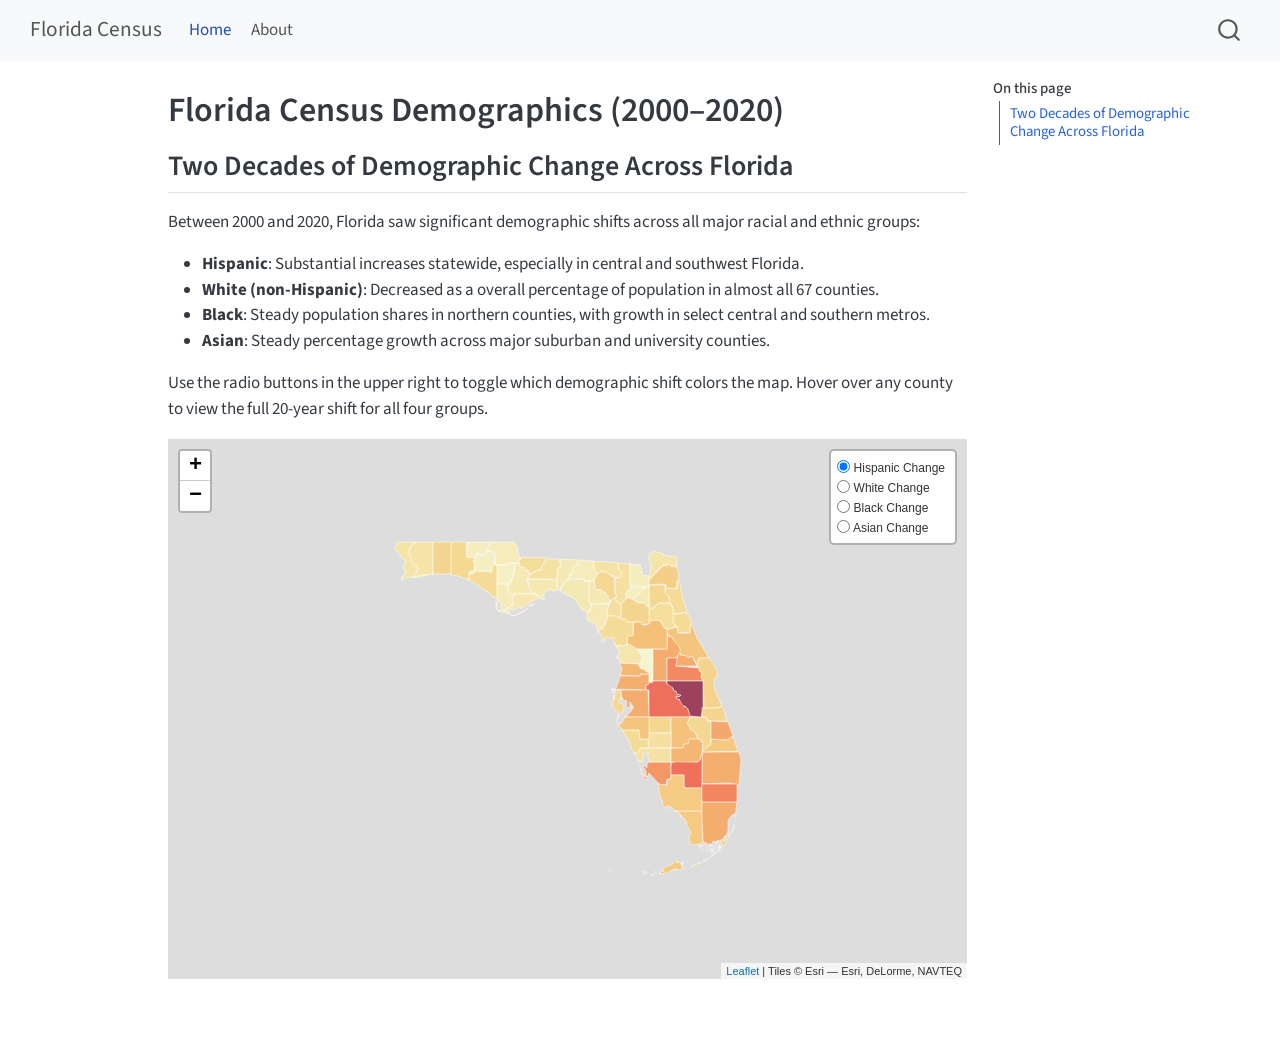
==== index.html @ 80e923bd "Built site for gh-pages" ====
<!DOCTYPE html>
<html xmlns="http://www.w3.org/1999/xhtml" lang="en" xml:lang="en"><head>

<meta charset="utf-8">
<meta name="generator" content="quarto-1.10.18">

<meta name="viewport" content="width=device-width, initial-scale=1.0, user-scalable=yes">


<title>Florida Census Demographics (2000–2020) – Florida Census</title>
<style>
/* Default styles provided by pandoc.
** See https://pandoc.org/MANUAL.html#variables-for-html for config info.
*/
span.smallcaps{font-variant: small-caps;}
div.columns{display: flex; gap: 1.5em;}
div.column{flex: auto;}
@media screen {
div.columns{gap: min(4vw, 1.5em);}
div.column{overflow-x: auto;}
}
div.hanging-indent{margin-left: 1.5em; text-indent: -1.5em;}
ul.task-list{list-style: none;}
ul.task-list li input[type="checkbox"] {
  width: 0.8em;
  margin: 0 0.8em 0.2em -1em; /* quarto-specific, see https://github.com/quarto-dev/quarto-cli/issues/4556 */ 
  vertical-align: middle;
}
</style>


<script src="site_libs/quarto-nav/quarto-nav.js"></script>
<script src="site_libs/quarto-nav/headroom.min.js"></script>
<script src="site_libs/clipboard/clipboard.min.js"></script>
<script src="site_libs/quarto-search/autocomplete.umd.js"></script>
<script src="site_libs/quarto-search/fuse.min.js"></script>
<script src="site_libs/quarto-search/quarto-search.js"></script>
<meta name="quarto:offset" content="./">
<script src="site_libs/quarto-html/quarto.js" type="module"></script>
<script src="site_libs/quarto-html/tabsets/tabsets.js" type="module"></script>
<script src="site_libs/quarto-html/popper.min.js"></script>
<script src="site_libs/quarto-html/tippy.umd.min.js"></script>
<script src="site_libs/quarto-html/anchor.min.js"></script>
<link href="site_libs/quarto-html/tippy.css" rel="stylesheet">
<link href="site_libs/quarto-html/quarto-syntax-highlighting-64a204ab8560d761af7679ceaba22944.css" rel="stylesheet" id="quarto-text-highlighting-styles">
<script src="site_libs/bootstrap/bootstrap.min.js"></script>
<link href="site_libs/bootstrap/bootstrap-icons.css" rel="stylesheet">
<link href="site_libs/bootstrap/bootstrap-5453c8eb392fbb9e83e403fa6f01b86a.min.css" rel="stylesheet" append-hash="true" id="quarto-bootstrap" data-mode="light">
<script id="quarto-search-options" type="application/json">{
  "location": "navbar",
  "copy-button": false,
  "collapse-after": 3,
  "panel-placement": "end",
  "type": "overlay",
  "limit": 50,
  "keyboard-shortcut": [
    "f",
    "/",
    "s"
  ],
  "show-item-context": false,
  "language": {
    "search-no-results-text": "No results",
    "search-matching-documents-text": "matching documents",
    "search-copy-link-title": "Copy link to search",
    "search-hide-matches-text": "Hide additional matches",
    "search-more-match-text": "more match in this document",
    "search-more-matches-text": "more matches in this document",
    "search-clear-button-title": "Clear",
    "search-text-placeholder": "",
    "search-detached-cancel-button-title": "Cancel",
    "search-submit-button-title": "Submit",
    "search-label": "Search"
  }
}</script>
<script src="site_libs/htmlwidgets-1.6.4/htmlwidgets.js"></script>
<script src="site_libs/jquery-3.6.0/jquery-3.6.0.min.js"></script>
<link href="site_libs/leaflet-1.3.1/leaflet.css" rel="stylesheet">
<script src="site_libs/leaflet-1.3.1/leaflet.js"></script>
<link href="site_libs/leafletfix-1.0.0/leafletfix.css" rel="stylesheet">
<script src="site_libs/proj4-2.6.2/proj4.min.js"></script>
<script src="site_libs/Proj4Leaflet-1.0.1/proj4leaflet.js"></script>
<link href="site_libs/rstudio_leaflet-1.3.1/rstudio_leaflet.css" rel="stylesheet">
<script src="site_libs/leaflet-binding-2.2.3/leaflet.js"></script>
<script src="site_libs/leaflet-providers-3.0.0/leaflet-providers.js"></script>
<script src="site_libs/leaflet-providers-plugin-2.2.3/leaflet-providers-plugin.js"></script>


<link rel="stylesheet" href="styles.css">
</head>

<body class="nav-fixed quarto-light">

<div id="quarto-search-results"></div>
  <header id="quarto-header" class="headroom fixed-top">
    <nav class="navbar navbar-expand-lg " data-bs-theme="dark">
      <div class="navbar-container container-fluid">
      <div class="navbar-brand-container mx-auto">
    <a class="navbar-brand" href="./index.html">
    <span class="navbar-title">Florida Census</span>
    </a>
  </div>
            <div id="quarto-search" class="" title="Search"></div>
          <button class="navbar-toggler" type="button" data-bs-toggle="collapse" data-bs-target="#navbarCollapse" aria-controls="navbarCollapse" role="menu" aria-expanded="false" aria-label="Toggle navigation" onclick="if (window.quartoToggleHeadroom) { window.quartoToggleHeadroom(); }">
  <span class="navbar-toggler-icon"></span>
</button>
          <div class="collapse navbar-collapse" id="navbarCollapse">
            <ul class="navbar-nav navbar-nav-scroll me-auto">
  <li class="nav-item">
    <a class="nav-link active" href="./index.html" aria-current="page"> 
<span class="menu-text">Home</span></a>
  </li>  
  <li class="nav-item">
    <a class="nav-link" href="./about.html"> 
<span class="menu-text">About</span></a>
  </li>  
</ul>
          </div> <!-- /navcollapse -->
            <div class="quarto-navbar-tools">
</div>
      </div> <!-- /container-fluid -->
    </nav>
</header>
<!-- content -->
<div id="quarto-content" class="quarto-container page-columns page-rows-contents page-layout-article page-navbar">
<!-- sidebar -->
<!-- margin-sidebar -->
    <div id="quarto-margin-sidebar" class="sidebar margin-sidebar">
        <nav id="TOC" role="doc-toc" class="toc-active">
    <h2 id="toc-title">On this page</h2>
   
  <ul>
  <li><a href="#two-decades-of-demographic-change-across-florida" id="toc-two-decades-of-demographic-change-across-florida" class="nav-link active" data-scroll-target="#two-decades-of-demographic-change-across-florida">Two Decades of Demographic Change Across Florida</a></li>
  </ul>
</nav>
    </div>
<!-- main -->
<main class="content" id="quarto-document-content">

<header id="title-block-header" class="quarto-title-block default">
<div class="quarto-title">
<h1 class="title">Florida Census Demographics (2000–2020)</h1>
</div>



<div class="quarto-title-meta">

    
  
    
  </div>
  


</header>


<section id="two-decades-of-demographic-change-across-florida" class="level2">
<h2 class="anchored" data-anchor-id="two-decades-of-demographic-change-across-florida">Two Decades of Demographic Change Across Florida</h2>
<p>Between 2000 and 2020, Florida saw significant demographic shifts across all major racial and ethnic groups:</p>
<ul>
<li><strong>Hispanic</strong>: Substantial increases statewide, especially in central and southwest Florida.</li>
<li><strong>White (non-Hispanic)</strong>: Decreased as a overall percentage of population in almost all 67 counties.</li>
<li><strong>Black</strong>: Steady population shares in northern counties, with growth in select central and southern metros.</li>
<li><strong>Asian</strong>: Steady percentage growth across major suburban and university counties.</li>
</ul>
<p>Use the radio buttons in the upper right to toggle which demographic shift colors the map. Hover over any county to view the full 20-year shift for all four groups.</p>
<div class="cell">
<div class="cell-output-display">
<div id="htmlwidget-1f9c57c84a37f8e28fb2" style="width:100%;height:540px;" class="leaflet html-widget"></div>
<script type="application/json" data-for="htmlwidget-1f9c57c84a37f8e28fb2">{"x":{"options":{"crs":{"crsClass":"L.CRS.EPSG3857","code":null,"proj4def":null,"projectedBounds":null,"options":{}}},"calls":[{"method":"addProviderTiles","args":["Esri.WorldGrayCanvas",null,null,{"errorTileUrl":"","noWrap":false,"detectRetina":false}]},{"method":"addPolygons","args":[[[[{"lng":[-82.311697,-82.249815,-82.24799299999999,-82.21946,-82.18631999999999,-82.173113,-82.123879,-82.12364700000001,-82.11991999999999,-82.09516499999999,-82.040671,-82.040189,-82.01639,-82.016302,-82.00234500000001,-82.002212,-81.995662,-81.98877400000001,-81.965419,-81.96513899999999,-81.95419,-81.954182,-81.954148,-81.954121,-81.954122,-81.95413000000001,-81.954078,-81.954002,-81.953968,-81.953902,-81.95389299999999,-81.953855,-81.953754,-81.953615,-81.95348,-81.95346000000001,-81.953382,-81.953333,-81.953433,-81.953435,-81.953436,-81.953444,-81.95351700000001,-81.95352099999999,-81.95358,-81.953591,-81.953626,-81.953624,-81.95358,-81.95362799999999,-81.953624,-81.953672,-81.95363399999999,-81.953616,-81.953585,-81.95365700000001,-81.953793,-81.95379,-81.953788,-81.953784,-81.953661,-81.953996,-81.95399500000001,-81.95404499999999,-81.953925,-81.954334,-81.954373,-81.954353,-81.954341,-81.954342,-81.954365,-81.95449600000001,-81.954928,-81.95454599999999,-81.954072,-81.954222,-81.954247,-81.954814,-81.95526599999999,-81.95596500000001,-81.95607,-81.95616,-81.957641,-81.95780499999999,-81.960267,-81.96518500000001,-81.97172999999999,-81.973446,-81.974977,-81.976326,-81.977363,-81.978899,-81.985781,-81.98830599999999,-81.99032099999999,-81.99238800000001,-81.994703,-81.995698,-81.999199,-82.002425,-82.004221,-82.007642,-82.01038200000001,-82.01581,-82.016867,-82.017769,-82.01982099999999,-82.02056,-82.021699,-82.022476,-82.025474,-82.027235,-82.028097,-82.03253100000001,-82.03389199999999,-82.03531,-82.039283,-82.03989300000001,-82.04191400000001,-82.045489,-82.04831799999999,-82.052142,-82.05461,-82.055819,-82.055513,-82.055305,-82.05483,-82.054694,-82.054469,-82.05838199999999,-82.061671,-82.065178,-82.06778300000001,-82.07034299999999,-82.072517,-82.076149,-82.078548,-82.08056500000001,-82.08359400000001,-82.085824,-82.086876,-82.091921,-82.09498000000001,-82.096614,-82.09846400000001,-82.10015300000001,-82.103244,-82.104665,-82.107185,-82.10942300000001,-82.11219,-82.115061,-82.116873,-82.119073,-82.124707,-82.126296,-82.12863900000001,-82.129797,-82.13068800000001,-82.13150899999999,-82.131987,-82.13533099999999,-82.13505600000001,-82.135772,-82.135479,-82.136419,-82.138169,-82.137489,-82.138025,-82.143615,-82.145135,-82.149159,-82.151566,-82.155316,-82.156164,-82.15817800000001,-82.15748600000001,-82.159462,-82.162391,-82.165153,-82.16683500000001,-82.168206,-82.170512,-82.17294200000001,-82.172786,-82.176575,-82.177329,-82.180595,-82.18143000000001,-82.18316900000001,-82.184845,-82.18660300000001,-82.18804799999999,-82.187257,-82.186958,-82.187749,-82.18985000000001,-82.190417,-82.19199399999999,-82.192561,-82.19363300000001,-82.19654300000001,-82.198432,-82.198893,-82.200219,-82.20050500000001,-82.20137099999999,-82.20195,-82.20273400000001,-82.20419699999999,-82.20520999999999,-82.206121,-82.207009,-82.206957,-82.208184,-82.213724,-82.215298,-82.217253,-82.219284,-82.220568,-82.22127500000001,-82.22166799999999,-82.224057,-82.224929,-82.227559,-82.22775799999999,-82.228651,-82.233009,-82.232786,-82.234562,-82.23420299999999,-82.236659,-82.23818799999999,-82.239786,-82.24193099999999,-82.241564,-82.24332200000001,-82.24245500000001,-82.242902,-82.24633799999999,-82.247356,-82.24720000000001,-82.245803,-82.24606900000001,-82.247058,-82.248124,-82.250455,-82.252117,-82.25545099999999,-82.258375,-82.260155,-82.26069699999999,-82.25962199999999,-82.259927,-82.259636,-82.257508,-82.25675,-82.256811,-82.258459,-82.258511,-82.260858,-82.264145,-82.26700700000001,-82.2705,-82.273605,-82.274823,-82.274621,-82.274006,-82.271218,-82.26768800000001,-82.266537,-82.267771,-82.263052,-82.26160299999999,-82.260454,-82.259638,-82.25997,-82.257285,-82.25401599999999,-82.253575,-82.25076,-82.24994700000001,-82.248603,-82.249115,-82.250955,-82.25107199999999,-82.248926,-82.251026,-82.25114000000001,-82.24933799999999,-82.249207,-82.246268,-82.24192600000001,-82.239321,-82.238016,-82.236497,-82.234268,-82.232681,-82.23243100000001,-82.231357,-82.229647,-82.227874,-82.22440899999999,-82.22216899999999,-82.218591,-82.217759,-82.21735200000001,-82.216309,-82.214168,-82.21322000000001,-82.212636,-82.212039,-82.210702,-82.208145,-82.207314,-82.20617300000001,-82.203851,-82.201662,-82.199022,-82.195475,-82.18943899999999,-82.187252,-82.184809,-82.183361,-82.18306200000001,-82.18212,-82.182456,-82.184445,-82.186633,-82.188241,-82.188315,-82.186898,-82.18414799999999,-82.17850900000001,-82.17800099999999,-82.175842,-82.17084800000001,-82.16928900000001,-82.169141,-82.16977900000001,-82.172054,-82.174159,-82.17679200000001,-82.178909,-82.17930699999999,-82.17947599999999,-82.181206,-82.181465,-82.18276299999999,-82.182602,-82.183637,-82.185806,-82.18697299999999,-82.191213,-82.196074,-82.198583,-82.204977,-82.206568,-82.206701,-82.208647,-82.210836,-82.212231,-82.21796399999999,-82.219217,-82.221373,-82.22239999999999,-82.227501,-82.228812,-82.23195200000001,-82.23315700000001,-82.23622400000001,-82.236771,-82.23615700000001,-82.236958,-82.24014200000001,-82.24032800000001,-82.239183,-82.241838,-82.242529,-82.24441899999999,-82.246245,-82.251032,-82.25327299999999,-82.255152,-82.258081,-82.259417,-82.2621,-82.265659,-82.267645,-82.270066,-82.273585,-82.274265,-82.276248,-82.274731,-82.27609200000001,-82.277317,-82.280428,-82.282184,-82.282066,-82.28193,-82.284132,-82.284398,-82.286843,-82.288595,-82.28863,-82.289992,-82.29224600000001,-82.293927,-82.29594400000001,-82.294848,-82.296081,-82.297658,-82.302387,-82.30510599999999,-82.308701,-82.309791,-82.311268,-82.311697],"lat":[28.960391,28.96053,28.960308,28.960113,28.960008,28.95999,28.960186,28.960197,28.96006,28.960117,28.960116,28.96013,28.96014,28.960138,28.959939,28.959937,28.959921,28.95995,28.960043,28.960043,28.960053,28.958124,28.953535,28.949161,28.948984,28.939582,28.935167,28.929047,28.925802,28.920378,28.919683,28.916623,28.916028,28.90565,28.88726,28.886991,28.882139,28.878504,28.863732,28.86356,28.863438,28.861764,28.847917,28.847147,28.836434,28.83451,28.828879,28.823467,28.82094,28.82076,28.820568,28.810433,28.803184,28.799553,28.791247,28.785081,28.77026,28.769785,28.76953,28.76904,28.75533,28.748039,28.748028,28.729016,28.727816,28.700619,28.697007,28.687887,28.68253,28.680247,28.677034,28.655692,28.642426,28.619617,28.580684,28.571249,28.55169,28.52384,28.506832,28.447255,28.41416,28.41358,28.34518,28.308888,28.309228,28.308049,28.308356,28.308505,28.310171,28.309548,28.306676,28.305735,28.30532,28.307046,28.30983,28.314236,28.317927,28.318829,28.320313,28.320315,28.322082,28.323205,28.322145,28.323572,28.322654,28.323589,28.323177,28.323783,28.322479,28.323316,28.322871,28.323391,28.322147,28.320897,28.321134,28.320045,28.319094,28.320315,28.318907,28.318302,28.316327,28.315183,28.314077,28.312794,28.345696,28.390609,28.45868,28.478397,28.521367,28.525388,28.527215,28.530015,28.531435,28.531919,28.531478,28.529811,28.529183,28.528081,28.528181,28.527053,28.524615,28.52325,28.523618,28.524738,28.528888,28.530824,28.532952,28.53469,28.540896,28.543838,28.544063,28.542543,28.540694,28.540726,28.543353,28.544588,28.544941,28.54629,28.546384,28.548244,28.551319,28.556311,28.557829,28.558869,28.560239,28.562181,28.564047,28.565059,28.565516,28.565919,28.567791,28.570376,28.570593,28.572738,28.57335,28.571518,28.570148,28.569505,28.567965,28.564109,28.563981,28.566997,28.566067,28.566068,28.567031,28.567725,28.568412,28.568919,28.568037,28.568197,28.570267,28.568582,28.569463,28.57004,28.572417,28.573137,28.573501,28.572929,28.574822,28.573907,28.57487,28.57569,28.574188,28.573022,28.572668,28.572664,28.57233,28.572226,28.572167,28.572254,28.572259,28.572178,28.572045,28.571943,28.572054,28.575363,28.576908,28.580305,28.582654,28.586099,28.590124,28.593364,28.595446,28.596945,28.598432,28.599939,28.60074,28.600506,28.602849,28.605619,28.608662,28.610352,28.612525,28.613404,28.612998,28.614602,28.615989,28.618348,28.619165,28.620057,28.622528,28.623784,28.624695,28.626919,28.627182,28.629502,28.630099,28.629136,28.632695,28.633478,28.635044,28.636738,28.639647,28.641531,28.642605,28.644591,28.645646,28.64883,28.648676,28.64755,28.64698,28.648071,28.648131,28.650163,28.653797,28.656198,28.658911,28.660683,28.661378,28.660107,28.660712,28.662809,28.667634,28.669342,28.672195,28.677769,28.682723,28.686877,28.689624,28.692315,28.696439,28.699763,28.701494,28.703651,28.704867,28.705794,28.707403,28.709632,28.710931,28.713492,28.717393,28.718894,28.723782,28.724572,28.72557,28.728145,28.729287,28.730711,28.733312,28.736076,28.737375,28.737929,28.741059,28.741941,28.744022,28.74482,28.747751,28.748291,28.747378,28.747674,28.748395,28.751719,28.754063,28.755584,28.756874,28.757159,28.756639,28.757759,28.757308,28.760065,28.758969,28.759835,28.761771,28.763503,28.765778,28.768127,28.769269,28.770127,28.770388,28.771662,28.776783,28.779501,28.783321,28.78587,28.787321,28.787515,28.79019,28.791929,28.792954,28.796715,28.798188,28.799808,28.801727,28.802739,28.803316,28.806355,28.809173,28.813221,28.816997,28.821785,28.823626,28.825721,28.826313,28.826834,28.830212,28.83067,28.834748,28.837822,28.840029,28.841596,28.841889,28.842733,28.849558,28.850764,28.851829,28.852737,28.855211,28.855311,28.856582,28.858231,28.860583,28.861871,28.863595,28.86516,28.866785,28.867666,28.870016,28.874197,28.876813,28.877112,28.879408,28.881151,28.883178,28.884064,28.886352,28.886972,28.889272,28.890341,28.892028,28.895218,28.897216,28.899311,28.901668,28.903352,28.904674,28.910553,28.912636,28.914693,28.916376,28.917827,28.921295,28.923176,28.925582,28.928786,28.931687,28.935593,28.937239,28.937365,28.938397,28.941569,28.945725,28.949002,28.952263,28.952537,28.955558,28.957614,28.958428,28.960391]}]],[[{"lng":[-81.95616,-81.95607,-81.95596500000001,-81.95526599999999,-81.954814,-81.954247,-81.954222,-81.954072,-81.95454599999999,-81.954928,-81.95449600000001,-81.954365,-81.954342,-81.954341,-81.954353,-81.954373,-81.954334,-81.953925,-81.95404499999999,-81.95399500000001,-81.953996,-81.953661,-81.953784,-81.953788,-81.95379,-81.953793,-81.95365700000001,-81.953585,-81.953616,-81.95363399999999,-81.953672,-81.953624,-81.95362799999999,-81.95358,-81.953624,-81.953626,-81.953591,-81.95358,-81.95352099999999,-81.95351700000001,-81.953444,-81.953436,-81.953435,-81.953433,-81.953333,-81.953382,-81.95346000000001,-81.95348,-81.953615,-81.953754,-81.953855,-81.95389299999999,-81.953902,-81.953968,-81.954002,-81.954078,-81.95413000000001,-81.954122,-81.954121,-81.954148,-81.954182,-81.95419,-81.94954199999999,-81.94174700000001,-81.940894,-81.937584,-81.936059,-81.929148,-81.92743,-81.895973,-81.894542,-81.889819,-81.88327099999999,-81.874803,-81.854553,-81.842314,-81.84219400000001,-81.785347,-81.782331,-81.76165399999999,-81.734926,-81.719094,-81.696067,-81.690426,-81.681783,-81.658698,-81.65876799999999,-81.65903299999999,-81.659164,-81.659127,-81.65919700000001,-81.641143,-81.638696,-81.63955300000001,-81.640517,-81.640884,-81.640925,-81.64136499999999,-81.641812,-81.642025,-81.64191599999999,-81.640387,-81.638206,-81.63711000000001,-81.635707,-81.63388999999999,-81.634242,-81.63370999999999,-81.634811,-81.634428,-81.63399,-81.629389,-81.625878,-81.622748,-81.621681,-81.619303,-81.618173,-81.616179,-81.61521399999999,-81.615835,-81.615213,-81.61661700000001,-81.617356,-81.616834,-81.6146,-81.61472500000001,-81.612391,-81.61234,-81.610252,-81.604608,-81.599948,-81.59310000000001,-81.588824,-81.585526,-81.582579,-81.580215,-81.57823,-81.575813,-81.57205500000001,-81.570578,-81.564331,-81.56090500000001,-81.558074,-81.55714500000001,-81.555212,-81.554101,-81.553588,-81.554464,-81.553957,-81.551942,-81.548919,-81.546502,-81.544067,-81.542857,-81.540234,-81.53257600000001,-81.531465,-81.53105600000001,-81.531481,-81.529708,-81.52618200000001,-81.52387400000001,-81.52258,-81.52182000000001,-81.5236,-81.523573,-81.5226,-81.51982599999999,-81.51728799999999,-81.516093,-81.51469299999999,-81.51409200000001,-81.51289199999999,-81.509992,-81.507592,-81.506192,-81.50453400000001,-81.506333,-81.506739,-81.502797,-81.501576,-81.500316,-81.500486,-81.50147699999999,-81.502055,-81.50099299999999,-81.497483,-81.492001,-81.48884099999999,-81.48697,-81.484194,-81.48142,-81.475308,-81.472891,-81.47033,-81.467856,-81.466351,-81.46304600000001,-81.459158,-81.457262,-81.45679199999999,-81.45460799999999,-81.45438300000001,-81.45589099999999,-81.458218,-81.46048399999999,-81.460919,-81.460703,-81.459535,-81.457077,-81.455764,-81.455297,-81.45595400000001,-81.45528899999999,-81.454564,-81.452262,-81.446699,-81.445457,-81.441444,-81.438036,-81.43632100000001,-81.433757,-81.43221,-81.430558,-81.429401,-81.427544,-81.42579000000001,-81.423115,-81.420766,-81.418753,-81.415385,-81.41319300000001,-81.41149,-81.410923,-81.409896,-81.40844800000001,-81.40671,-81.40397,-81.402855,-81.400644,-81.395313,-81.394756,-81.394955,-81.395763,-81.39522700000001,-81.39343700000001,-81.392084,-81.387726,-81.387502,-81.38866899999999,-81.388189,-81.382546,-81.38077199999999,-81.379105,-81.37815399999999,-81.37693899999999,-81.37528399999999,-81.37281,-81.372298,-81.375289,-81.375674,-81.372955,-81.369626,-81.36441000000001,-81.361706,-81.358394,-81.355898,-81.354682,-81.35567399999999,-81.356874,-81.36076199999999,-81.362664,-81.363387,-81.364244,-81.367034,-81.369193,-81.369392,-81.36613,-81.36581,-81.36712900000001,-81.366817,-81.368089,-81.370633,-81.37077600000001,-81.368078,-81.363618,-81.361673,-81.359658,-81.35892,-81.359019,-81.360264,-81.360375,-81.359593,-81.355608,-81.353956,-81.354619,-81.359172,-81.359196,-81.35742,-81.35487500000001,-81.352966,-81.353685,-81.35522899999999,-81.35556,-81.35467800000001,-81.35321399999999,-81.349723,-81.35060300000001,-81.353499,-81.351467,-81.351435,-81.35437899999999,-81.35537100000001,-81.355147,-81.353323,-81.352767,-81.35199799999999,-81.354123,-81.357579,-81.359543,-81.35945100000001,-81.357035,-81.356667,-81.35902900000001,-81.36017099999999,-81.35753099999999,-81.35781900000001,-81.35650699999999,-81.35405900000001,-81.352788,-81.355755,-81.354758,-81.35483499999999,-81.355771,-81.357168,-81.358912,-81.361774,-81.364535,-81.366124,-81.36596400000001,-81.36537199999999,-81.363052,-81.364169,-81.36631199999999,-81.36694,-81.36629600000001,-81.36860799999999,-81.369692,-81.37238000000001,-81.374115,-81.37568400000001,-81.376006,-81.375013,-81.37691700000001,-81.379918,-81.38000700000001,-81.382008,-81.382965,-81.386304,-81.388068,-81.39012200000001,-81.39466,-81.398397,-81.398393,-81.400525,-81.403047,-81.403862,-81.40728799999999,-81.409232,-81.40911,-81.412004,-81.414377,-81.41575,-81.41684600000001,-81.41919900000001,-81.419555,-81.41885000000001,-81.418031,-81.418187,-81.415708,-81.415108,-81.41376200000001,-81.41400899999999,-81.41552900000001,-81.414682,-81.450197,-81.473598,-81.477368,-81.517267,-81.52739200000001,-81.52856300000001,-81.533131,-81.539202,-81.54332700000001,-81.543341,-81.547533,-81.559935,-81.573142,-81.576431,-81.59297100000001,-81.601304,-81.622337,-81.62464,-81.62484600000001,-81.63572499999999,-81.63807199999999,-81.64082500000001,-81.64469,-81.646513,-81.64771399999999,-81.646,-81.644762,-81.645169,-81.646546,-81.648957,-81.651028,-81.653209,-81.653947,-81.655941,-81.65626,-81.658597,-81.65856100000001,-81.658603,-81.658551,-81.65852,-81.658518,-81.658466,-81.65820600000001,-81.656946,-81.657168,-81.65719900000001,-81.656791,-81.653457,-81.649417,-81.648104,-81.649058,-81.65063499999999,-81.65197000000001,-81.652058,-81.651404,-81.652877,-81.657205,-81.657247,-81.657295,-81.65729899999999,-81.65729399999999,-81.65739600000001,-81.657281,-81.657273,-81.657292,-81.657296,-81.65739600000001,-81.657495,-81.657492,-81.657398,-81.65746,-81.657578,-81.65749,-81.65749599999999,-81.65743000000001,-81.65746300000001,-81.657399,-81.657263,-81.65718200000001,-81.657138,-81.657169,-81.657087,-81.657268,-81.664299,-81.67378100000001,-81.68301099999999,-81.70607699999999,-81.70660599999999,-81.739137,-81.76042099999999,-81.790727,-81.790887,-81.81890300000001,-81.857624,-81.857512,-81.940285,-81.957641,-81.95616],"lat":[28.41358,28.41416,28.447255,28.506832,28.52384,28.55169,28.571249,28.580684,28.619617,28.642426,28.655692,28.677034,28.680247,28.68253,28.687887,28.697007,28.700619,28.727816,28.729016,28.748028,28.748039,28.75533,28.76904,28.76953,28.769785,28.77026,28.785081,28.791247,28.799553,28.803184,28.810433,28.820568,28.82076,28.82094,28.823467,28.828879,28.83451,28.836434,28.847147,28.847917,28.861764,28.863438,28.86356,28.863732,28.878504,28.882139,28.886991,28.88726,28.90565,28.916028,28.916623,28.919683,28.920378,28.925802,28.929047,28.935167,28.939582,28.948984,28.949161,28.953535,28.958124,28.960053,28.960065,28.960006,28.960012,28.960039,28.960047,28.959999,28.960053,28.959913,28.960228,28.960078,28.960004,28.960322,28.95978,28.959891,28.961024,28.960871,28.960864,28.960932,28.96113,28.961104,28.960068,28.960195,28.960081,28.960345,28.966773,28.989593,29.000262,29.012484,29.04776,29.04776,29.04776,29.08111,29.1316,29.165,29.168809,29.205198,29.23975,29.269717,29.276766,29.273857,29.267431,29.263001,29.25861,29.25434,29.251678,29.250258,29.247267,29.246622,29.244779,29.239148,29.235884,29.232176,29.230168,29.22859,29.22628,29.22098,29.217137,29.217714,29.216394,29.214705,29.212696,29.210512,29.207636,29.20648,29.204181,29.202943,29.202565,29.200531,29.199757,29.198999,29.199264,29.200106,29.200256,29.20145,29.20175,29.20287,29.203352,29.201962,29.200581,29.20019,29.197402,29.193913,29.190526,29.189529,29.188034,29.185344,29.184647,29.184452,29.185061,29.184569,29.181081,29.180484,29.179194,29.177615,29.176919,29.175923,29.172334,29.17094,29.17035,29.169164,29.1677,29.166164,29.161005,29.158668,29.156031,29.152484,29.148275,29.144958,29.142558,29.138358,29.135558,29.132758,29.128259,29.126659,29.123711,29.117819,29.112184,29.106274,29.105118,29.102501,29.101338,29.099725,29.097802,29.096812,29.095671,29.095537,29.093193,29.092911,29.093136,29.093991,29.094442,29.09515,29.096796,29.097043,29.096703,29.095086,29.094224,29.091606,29.08755,29.083462,29.081984,29.080489,29.080203,29.078259,29.076632,29.074661,29.073462,29.072609,29.071548,29.068584,29.065944,29.063071,29.062363,29.061647,29.062323,29.061367,29.054789,29.050646,29.048035,29.046244,29.04442,29.044194,29.045346,29.045548,29.044812,29.042673,29.039421,29.037986,29.038356,29.037199,29.03505,29.032351,29.031267,29.031154,29.032543,29.032935,29.032469,29.029943,29.025152,29.024138,29.021213,29.019754,29.018668,29.019822,29.019979,29.016191,29.014454,29.01195,29.010689,29.008322,29.007395,29.00274,28.99894,28.998609,28.99924,28.99919,28.997143,28.995585,28.993999,28.993095,28.993207,28.992727,28.991399,28.989367,28.987047,28.984807,28.981591,28.979911,28.976775,28.974381,28.97004,28.968642,28.967969,28.968937,28.967446,28.962308,28.960855,28.958621,28.959694,28.959429,28.958851,28.957954,28.955407,28.955805,28.957104,28.956351,28.955945,28.954211,28.953721,28.95174,28.951113,28.951126,28.949575,28.948391,28.945815,28.944467,28.944825,28.947241,28.946246,28.944282,28.942504,28.941172,28.939582,28.939126,28.939641,28.938313,28.936809,28.934089,28.932841,28.931481,28.929929,28.928425,28.926441,28.923117,28.920651,28.920905,28.916842,28.913961,28.913178,28.911514,28.910538,28.908673,28.90665,28.903722,28.90041,28.898826,28.898458,28.896685,28.896602,28.895091,28.892607,28.890155,28.887149,28.887272,28.889808,28.890262,28.887755,28.884747,28.882859,28.879707,28.879096,28.88,28.879227,28.873602,28.872921,28.870536,28.8689,28.869764,28.866477,28.865901,28.862288,28.861142,28.858106,28.856477,28.85392,28.851994,28.849915,28.849898,28.849013,28.842106,28.841887,28.840668,28.838705,28.837176,28.83483,28.834769,28.833191,28.832476,28.830577,28.8275,28.826372,28.824569,28.818315,28.815181,28.810574,28.80816,28.806474,28.802576,28.797143,28.792604,28.789783,28.78589,28.785564,28.785655,28.785993,28.78619,28.786071,28.786069,28.786069,28.786068,28.786069,28.786086,28.786087,28.78607,28.78607,28.785969,28.785969,28.78597,28.78597,28.78597,28.785932,28.785921,28.785886,28.78586,28.78587,28.78587,28.785872,28.783911,28.781813,28.776027,28.772685,28.769812,28.766946,28.766137,28.766097,28.76745,28.768977,28.769792,28.766423,28.745827,28.740313,28.731279,28.695489,28.682844,28.676798,28.658942,28.60827,28.59517,28.592567,28.592384,28.590446,28.586466,28.58448,28.582456,28.58195,28.580151,28.577218,28.575116,28.570946,28.569827,28.563215,28.557002,28.553122,28.54838,28.547878,28.546294,28.546148,28.544729,28.543248,28.537156,28.522399,28.522191,28.514239,28.508814,28.488962,28.474163,28.450591,28.45006,28.449247,28.434142,28.384076,28.381087,28.376863,28.360978,28.347647,28.347098,28.347067,28.347024,28.34685,28.346603,28.346597,28.34645,28.346437,28.346413,28.361837,28.361712,28.361868,28.345965,28.345185,28.34518,28.41358]}]],[[{"lng":[-83.820463,-83.81997200000001,-83.820521,-83.81645,-83.815707,-83.814547,-83.81207999999999,-83.811133,-83.807624,-83.805874,-83.80300699999999,-83.801258,-83.798942,-83.79854400000001,-83.79722599999999,-83.794864,-83.79254400000001,-83.79116500000001,-83.79146299999999,-83.788876,-83.78926199999999,-83.788512,-83.787711,-83.78710700000001,-83.79062399999999,-83.791906,-83.793577,-83.793668,-83.795699,-83.79595399999999,-83.797614,-83.79663499999999,-83.79812200000001,-83.79953399999999,-83.799212,-83.802769,-83.80703699999999,-83.807559,-83.806808,-83.805087,-83.804086,-83.80456100000001,-83.80584,-83.806437,-83.808093,-83.80661600000001,-83.80692000000001,-83.806667,-83.804249,-83.80500000000001,-83.804607,-83.803787,-83.80165700000001,-83.80086900000001,-83.79834200000001,-83.795737,-83.794893,-83.795007,-83.79294,-83.792655,-83.791437,-83.78977,-83.78797400000001,-83.787452,-83.788471,-83.78839600000001,-83.786089,-83.783186,-83.780827,-83.779798,-83.773869,-83.77304599999999,-83.770673,-83.768405,-83.76615099999999,-83.764768,-83.76289199999999,-83.761008,-83.760887,-83.758403,-83.756709,-83.755212,-83.754948,-83.755836,-83.755819,-83.754464,-83.753906,-83.75328500000001,-83.75197900000001,-83.751496,-83.752072,-83.751304,-83.750136,-83.75107300000001,-83.748732,-83.74666499999999,-83.745696,-83.74318599999999,-83.740386,-83.73790099999999,-83.73719800000001,-83.736043,-83.733373,-83.733146,-83.730896,-83.727864,-83.727079,-83.72352100000001,-83.721711,-83.72230399999999,-83.722815,-83.72439300000001,-83.726776,-83.726371,-83.727672,-83.727692,-83.72833900000001,-83.72802299999999,-83.726241,-83.726838,-83.723944,-83.72450000000001,-83.72536599999999,-83.724907,-83.72796700000001,-83.728933,-83.728731,-83.727683,-83.72738699999999,-83.727889,-83.728081,-83.726412,-83.72725,-83.726966,-83.727653,-83.73110699999999,-83.73150800000001,-83.732803,-83.73352800000001,-83.73542,-83.735389,-83.736411,-83.73633599999999,-83.736954,-83.736656,-83.73466999999999,-83.733897,-83.731936,-83.72996999999999,-83.72739300000001,-83.72597500000001,-83.70435999999999,-83.70446699999999,-83.70429300000001,-83.67107300000001,-83.67048800000001,-83.637412,-83.637343,-83.624878,-83.621189,-83.62066799999999,-83.62072999999999,-83.606131,-83.604186,-83.604602,-83.60439100000001,-83.604401,-83.612122,-83.6117200011691,-83.611667,-83.5368725669464,-83.499876,-83.4799519792906,-83.4489439914454,-83.44889499999999,-83.440021,-83.42958400000001,-83.42947700000001,-83.4208370135666,-83.3901423109795,-83.390062,-83.37945999999999,-83.357703044293,-83.34101099999999,-83.3408517065097,-83.31187452253251,-83.31164699999999,-83.309455,-83.30924964701821,-83.309287,-83.30480900000001,-83.30184,-83.300691,-83.298828,-83.294848,-83.293119,-83.2899,-83.287046,-83.285967,-83.284505,-83.279128,-83.27564700000001,-83.272014,-83.272339,-83.27090699999999,-83.26910700000001,-83.26824499999999,-83.26831,-83.266908,-83.26690600000001,-83.267793,-83.267021,-83.263549,-83.262044,-83.25989199999999,-83.25824799999999,-83.25660000000001,-83.256619,-83.26127,-83.262421,-83.262733,-83.26165899999999,-83.25963400000001,-83.259789,-83.262224,-83.261937,-83.259585,-83.257918,-83.25684,-83.256016,-83.256023,-83.25841,-83.25988099999999,-83.260807,-83.254357,-83.2518,-83.247332,-83.24686699999999,-83.246934,-83.245803,-83.246008,-83.24735699999999,-83.249509,-83.24901199999999,-83.245698,-83.245048,-83.244027,-83.242424,-83.24100799999999,-83.239784,-83.238938,-83.239476,-83.242569,-83.243821,-83.246106,-83.244384,-83.24056400000001,-83.24076599999999,-83.24282700000001,-83.242199,-83.24067700000001,-83.240802,-83.24271400000001,-83.24409900000001,-83.24498699999999,-83.24323,-83.243945,-83.243611,-83.244005,-83.243644,-83.24190299999999,-83.243565,-83.243599,-83.23915599999999,-83.236009,-83.231689,-83.226907,-83.225866,-83.22304800000001,-83.22189400000001,-83.217797,-83.217804,-83.21957999999999,-83.219143,-83.217659,-83.22107800000001,-83.22278799999999,-83.22256400000001,-83.221495,-83.219497,-83.217658,-83.217482,-83.21878700000001,-83.22054799999999,-83.220686,-83.21981,-83.220174,-83.22208500000001,-83.222134,-83.220564,-83.218547,-83.218703,-83.219477,-83.221777,-83.22220799999999,-83.22008700000001,-83.217078,-83.215279,-83.213791,-83.210971,-83.209417,-83.207489,-83.207612,-83.206979,-83.206163,-83.204882,-83.2041,-83.19850599999999,-83.194777,-83.19244,-83.18920300000001,-83.186751,-83.183053,-83.18003299999999,-83.180314,-83.178453,-83.177898,-83.176682,-83.174791,-83.17503000000001,-83.177525,-83.178382,-83.178009,-83.17559900000001,-83.17387100000001,-83.17196300000001,-83.170969,-83.174359,-83.175622,-83.17794600000001,-83.180369,-83.18534,-83.19234299999999,-83.192869,-83.192891,-83.192121,-83.19207900000001,-83.193337,-83.19358800000001,-83.19207,-83.190057,-83.19121,-83.193507,-83.1983,-83.200052,-83.201396,-83.20325800000001,-83.204864,-83.20871,-83.210185,-83.212551,-83.212755,-83.21157599999999,-83.21082199999999,-83.20792,-83.208144,-83.2122,-83.21402399999999,-83.21435700000001,-83.21414900000001,-83.21033,-83.209924,-83.211939,-83.213145,-83.222514,-83.224829,-83.228016,-83.23100700000001,-83.233007,-83.2328,-83.231516,-83.23167100000001,-83.234661,-83.236498,-83.239965,-83.240199,-83.23690000000001,-83.236954,-83.23936,-83.247253,-83.24986199999999,-83.283153,-83.29056199999999,-83.29258900000001,-83.36726,-83.42737200000001,-83.43038,-83.433789,-83.46913000000001,-83.469267,-83.468768,-83.53203999999999,-83.547484,-83.578973,-83.58668900000001,-83.636827,-83.685464,-83.708172,-83.710841,-83.717479,-83.75966699999999,-83.776901,-83.78475,-83.815448,-83.820235,-83.818128,-83.818945,-83.821862,-83.820463],"lat":[30.309231,30.311276,30.313144,30.315044,30.317063,30.317636,30.31749,30.318327,30.317601,30.315795,30.315816,30.315343,30.317679,30.317042,30.318482,30.319306,30.319186,30.321907,30.322743,30.324318,30.326276,30.328198,30.328375,30.331672,30.333713,30.333878,30.335506,30.337273,30.338257,30.339329,30.341334,30.342339,30.343684,30.346072,30.346872,30.347845,30.348394,30.348728,30.349985,30.350999,30.353094,30.356165,30.357733,30.36223,30.364689,30.368015,30.370578,30.371689,30.373711,30.374956,30.376903,30.377586,30.377704,30.379849,30.382174,30.382146,30.383872,30.386081,30.386713,30.387889,30.389895,30.390219,30.389443,30.386685,30.384343,30.382206,30.380001,30.378863,30.380214,30.382053,30.382525,30.383294,30.383168,30.38195,30.382117,30.383134,30.383144,30.384418,30.38538,30.384901,30.386681,30.391774,30.393952,30.394843,30.396531,30.397241,30.398349,30.397178,30.398084,30.400112,30.401019,30.403344,30.404975,30.407598,30.410594,30.411551,30.413706,30.415752,30.421195,30.422427,30.423367,30.423505,30.424034,30.425782,30.427893,30.429142,30.432533,30.432941,30.43484,30.435355,30.442252,30.44554,30.44877,30.450249,30.451386,30.453222,30.45459,30.455772,30.45796,30.459119,30.461198,30.46565,30.467058,30.468563,30.470738,30.472733,30.474118,30.475092,30.47956,30.479873,30.483012,30.48465,30.485595,30.48775,30.489998,30.492315,30.495003,30.496014,30.498311,30.498618,30.501243,30.502072,30.504161,30.507569,30.508679,30.510378,30.513286,30.515073,30.518751,30.520598,30.523091,30.523021,30.524035,30.538094,30.53802,30.552901,30.552671,30.567471,30.567473,30.567351,30.578792,30.58198,30.582107,30.581916,30.610741,30.625202,30.638236,30.638736,30.6512579664548,30.651255,30.6475189916078,30.645671,30.6443965598844,30.6424131337381,30.64241,30.642023,30.641496,30.641519,30.6410398166854,30.6393374541368,30.639333,30.63868,30.637359270342,30.636346,30.6363364035491,30.6345907068301,30.634577,30.634417,30.6344048972559,30.632946,30.632081,30.630871,30.632487,30.632045,30.63233,30.628987,30.62912,30.629917,30.629681,30.62814,30.628696,30.628725,30.62724,30.625546,30.62324,30.622204,30.619948,30.618257,30.615063,30.613292,30.610874,30.608532,30.60337,30.599425,30.596665,30.591295,30.587434,30.5862,30.585035,30.583174,30.580955,30.577704,30.574256,30.573056,30.569942,30.568896,30.566812,30.565941,30.56298,30.562228,30.55937,30.558441,30.557377,30.552821,30.549131,30.546024,30.541043,30.540022,30.537386,30.535719,30.534528,30.53375,30.533535,30.531636,30.531215,30.530778,30.525449,30.52528,30.524269,30.520296,30.518022,30.515108,30.516489,30.513535,30.512457,30.511211,30.505932,30.504952,30.502152,30.49708,30.494417,30.49334,30.492774,30.492963,30.492056,30.488656,30.48405,30.482243,30.479619,30.47873,30.478201,30.475377,30.472984,30.472662,30.471006,30.470163,30.468605,30.468021,30.464795,30.464263,30.464226,30.463561,30.462016,30.459047,30.455857,30.454254,30.452097,30.449872,30.448896,30.44894,30.448415,30.44677,30.446192,30.443976,30.443026,30.44035,30.43917,30.436825,30.435673,30.433562,30.42784,30.425889,30.425367,30.425686,30.423531,30.422484,30.418726,30.418257,30.420691,30.421582,30.420976,30.419443,30.415727,30.413023,30.412141,30.412136,30.414869,30.415853,30.416946,30.415263,30.413571,30.412932,30.411239,30.41016,30.408199,30.40413,30.402137,30.399853,30.398314,30.396887,30.395225,30.393165,30.392147,30.391009,30.391479,30.38944,30.385225,30.38449,30.384455,30.384139,30.382402,30.379989,30.374846,30.374032,30.367782,30.365675,30.363696,30.360467,30.357821,30.354941,30.352239,30.351153,30.34999,30.348279,30.348365,30.350078,30.351088,30.351222,30.350533,30.349295,30.345851,30.344341,30.34107,30.336572,30.331872,30.33028,30.325727,30.322581,30.319834,30.319053,30.313932,30.311878,30.307965,30.306951,30.30317,30.301966,30.299326,30.295303,30.29202,30.289387,30.286452,30.283817,30.27833,30.274238,30.268211,30.266698,30.262897,30.261628,30.260408,30.26067,30.260353,30.260252,30.260406,30.260526,30.26044,30.260806,30.26074,30.260169,30.26034,30.260351,30.304212,30.304386,30.30391,30.30391,30.303595,30.30401,30.303687,30.303591,30.303697,30.303547,30.303771,30.303627,30.303536,30.30352,30.30354,30.304277,30.305935,30.307397,30.309231]}]],[[{"lng":[-81.680903,-81.6581,-81.64316700000001,-81.573626,-81.554124,-81.54893,-81.521764,-81.518045,-81.509772,-81.50823099999999,-81.50798899999999,-81.463938,-81.461123,-81.450892,-81.44695400000001,-81.445886,-81.444171,-81.44321600000001,-81.441545,-81.44034600000001,-81.44082899999999,-81.440276,-81.439849,-81.43773899999999,-81.43530699999999,-81.433583,-81.433992,-81.43454,-81.433573,-81.43169399999999,-81.429439,-81.426901,-81.424691,-81.422945,-81.420745,-81.41909699999999,-81.417664,-81.417293,-81.41728999999999,-81.407376,-81.401839,-81.367113,-81.36320499999999,-81.355509,-81.333417,-81.32981700000001,-81.268404,-81.267628,-81.25024000000001,-81.22716,-81.20945,-81.208326,-81.20000400000001,-81.195797,-81.17658400000001,-81.164259,-81.155372,-81.150081,-81.150222,-81.150384,-81.15097400000001,-81.15255000000001,-81.152625,-81.152629,-81.152669,-81.152558,-81.152576,-81.15266699999999,-81.152857,-81.15379,-81.154659,-81.154526,-81.15534100000001,-81.155416,-81.15588099999999,-81.148152,-81.148731,-81.129385,-81.11023900000001,-81.107732,-81.107722,-81.10706,-81.105631,-81.10320400000001,-81.1019097824214,-81.101596,-81.09420830142049,-81.0772710764726,-81.0735898926357,-81.0706513001229,-81.0705169915535,-81.0678436830005,-81.0639488712215,-81.0607271370756,-81.0599896508769,-81.0592214262611,-81.0589178813044,-81.05886998624401,-81.0581068465255,-81.05705481396799,-81.05625512140151,-81.055646956483,-81.0543012669047,-81.05107062811931,-81.0466885084961,-81.046678,-81.04354373299449,-81.0430736157341,-81.03889508723471,-81.0376547963629,-81.0358854642791,-81.03312026378219,-81.027086979169,-81.02699267465999,-81.0204934356216,-81.0204207719384,-81.0193686808464,-81.0139447654654,-81.0098300594945,-81.006219752508,-81.0027284651526,-81.0027129768317,-81.0026621198234,-80.9988650485346,-80.9988196913241,-80.9954231154303,-80.9930115106427,-80.992962264833,-80.98451950200121,-80.9828127142428,-80.9824864936099,-80.98243361516811,-80.97499684025721,-80.9693179288563,-80.9680282240498,-80.966176,-80.96481545429791,-80.9625320045125,-80.9597658964878,-80.9596967482352,-80.9511130580501,-80.94437600000001,-80.9427675547046,-80.93829706571429,-80.9309923476456,-80.929939,-80.92409884678349,-80.9190498609717,-80.917877,-80.9144001095955,-80.9141635929136,-80.9135103178197,-80.9133947046144,-80.912222,-80.909586,-80.907275,-80.9053880356027,-80.90461297175951,-80.89406384452001,-80.89308699999999,-80.8893524431888,-80.8892815595525,-80.8873268740245,-80.8821629609042,-80.877994,-80.87707931110489,-80.8763659184544,-80.8661371729626,-80.80437258668429,-80.80408454491599,-80.8012418557577,-80.7907666480349,-80.79057929683719,-80.787021,-80.739857,-80.7329248249869,-80.80587300000001,-80.806763,-80.842922,-80.882733,-80.899304,-80.899593,-80.94400899999999,-80.96015800000001,-80.967895,-80.967296,-80.965311,-80.964929,-80.964747,-80.964688,-80.964466,-80.967243,-80.97422400000001,-80.98042599999999,-80.98725,-80.989885,-80.99040599999999,-80.990011,-80.987347,-80.986941,-80.988557,-80.988347,-80.989073,-80.989637,-80.994218,-80.99612,-80.998502,-80.999668,-80.998221,-80.998177,-80.999999,-81.002443,-81.007099,-81.007047,-81.005106,-81.00257499999999,-81.00130900000001,-81.00122500000001,-81.003292,-81.00308699999999,-81.00452300000001,-81.005821,-81.005904,-81.00826600000001,-81.008432,-81.007231,-81.011042,-81.01406900000001,-81.020477,-81.021287,-81.021169,-81.02162300000001,-81.0213,-81.019946,-81.019972,-81.01702299999999,-81.01637700000001,-81.01664599999999,-81.020449,-81.020397,-81.021446,-81.023506,-81.02751000000001,-81.033355,-81.034741,-81.03552999999999,-81.035263,-81.03385,-81.034339,-81.037554,-81.038828,-81.03816,-81.036393,-81.03604199999999,-81.037221,-81.041443,-81.040707,-81.041596,-81.057683,-81.06111,-81.061091,-81.060562,-81.053087,-81.055525,-81.05664400000001,-81.05706000000001,-81.059173,-81.063365,-81.06744500000001,-81.067733,-81.066245,-81.066149,-81.067413,-81.070645,-81.07315699999999,-81.074741,-81.075349,-81.07608500000001,-81.078165,-81.07974900000001,-81.083173,-81.08525400000001,-81.08698200000001,-81.08931800000001,-81.090934,-81.091942,-81.09328600000001,-81.09482199999999,-81.096006,-81.097331,-81.098726,-81.099478,-81.102966,-81.103894,-81.10423,-81.10575,-81.111718,-81.113446,-81.115126,-81.11829400000001,-81.120502,-81.122134,-81.124182,-81.126237,-81.126499,-81.12526099999999,-81.123142,-81.123687,-81.12484000000001,-81.13040700000001,-81.131191,-81.129767,-81.129175,-81.12928700000001,-81.130263,-81.133543,-81.138375,-81.140407,-81.138903,-81.137255,-81.135639,-81.136167,-81.137863,-81.14435899999999,-81.14891900000001,-81.153944,-81.156392,-81.160376,-81.164328,-81.167112,-81.169736,-81.170984,-81.17080799999999,-81.171588,-81.177576,-81.177892,-81.17746200000001,-81.17893599999999,-81.181241,-81.18058600000001,-81.179513,-81.180137,-81.180999,-81.183198,-81.18429500000001,-81.186331,-81.18817,-81.190437,-81.19133600000001,-81.19219099999999,-81.195021,-81.19656000000001,-81.197778,-81.198707,-81.203644,-81.204768,-81.208035,-81.20913400000001,-81.21018100000001,-81.210442,-81.210452,-81.212636,-81.213717,-81.21431200000001,-81.216345,-81.216742,-81.216002,-81.215898,-81.21863500000001,-81.221345,-81.224627,-81.22287,-81.222874,-81.225678,-81.24997,-81.25478699999999,-81.27298,-81.289485,-81.30409,-81.30957100000001,-81.319796,-81.32057,-81.323391,-81.32423799999999,-81.324619,-81.32993,-81.333483,-81.339051,-81.34154700000001,-81.34490700000001,-81.347627,-81.352491,-81.35802700000001,-81.35933900000001,-81.359627,-81.3583,-81.35565699999999,-81.355019,-81.355003,-81.35348399999999,-81.35111499999999,-81.35212300000001,-81.353691,-81.35793099999999,-81.363483,-81.36465099999999,-81.364571,-81.363035,-81.36047499999999,-81.360668,-81.365292,-81.36694,-81.36631199999999,-81.364169,-81.363052,-81.36537199999999,-81.36596400000001,-81.366124,-81.364535,-81.361774,-81.358912,-81.357168,-81.355771,-81.35483499999999,-81.354758,-81.355755,-81.352788,-81.35405900000001,-81.35650699999999,-81.35781900000001,-81.35753099999999,-81.36017099999999,-81.35902900000001,-81.356667,-81.357035,-81.35945100000001,-81.359543,-81.357579,-81.354123,-81.35199799999999,-81.352767,-81.353323,-81.355147,-81.35537100000001,-81.35437899999999,-81.351435,-81.351467,-81.353499,-81.35060300000001,-81.349723,-81.35321399999999,-81.35467800000001,-81.35556,-81.35522899999999,-81.353685,-81.352966,-81.35487500000001,-81.35742,-81.359196,-81.359172,-81.354619,-81.353956,-81.355608,-81.359593,-81.360375,-81.360264,-81.359019,-81.35892,-81.359658,-81.361673,-81.363618,-81.368078,-81.37077600000001,-81.370633,-81.368089,-81.366817,-81.36712900000001,-81.36581,-81.36613,-81.369392,-81.369193,-81.367034,-81.364244,-81.363387,-81.362664,-81.36076199999999,-81.356874,-81.35567399999999,-81.354682,-81.355898,-81.358394,-81.361706,-81.36441000000001,-81.369626,-81.372955,-81.375674,-81.375289,-81.372298,-81.37281,-81.37528399999999,-81.37693899999999,-81.37815399999999,-81.379105,-81.38077199999999,-81.382546,-81.388189,-81.38866899999999,-81.387502,-81.387726,-81.392084,-81.39343700000001,-81.39522700000001,-81.395763,-81.394955,-81.394756,-81.395313,-81.400644,-81.402855,-81.40397,-81.40671,-81.40844800000001,-81.409896,-81.410923,-81.41149,-81.41319300000001,-81.415385,-81.418753,-81.420766,-81.423115,-81.42579000000001,-81.427544,-81.429401,-81.430558,-81.43221,-81.433757,-81.43632100000001,-81.438036,-81.441444,-81.445457,-81.446699,-81.452262,-81.454564,-81.45528899999999,-81.45595400000001,-81.455297,-81.455764,-81.457077,-81.459535,-81.460703,-81.460919,-81.46048399999999,-81.458218,-81.45589099999999,-81.45438300000001,-81.45460799999999,-81.45679199999999,-81.457262,-81.459158,-81.46304600000001,-81.466351,-81.467856,-81.47033,-81.472891,-81.475308,-81.48142,-81.484194,-81.48697,-81.48884099999999,-81.492001,-81.497483,-81.50099299999999,-81.502055,-81.50147699999999,-81.500486,-81.500316,-81.501576,-81.502797,-81.506739,-81.506333,-81.50453400000001,-81.506192,-81.507592,-81.509992,-81.51289199999999,-81.51409200000001,-81.51469299999999,-81.516093,-81.51728799999999,-81.51982599999999,-81.5226,-81.523573,-81.5236,-81.52182000000001,-81.52258,-81.52387400000001,-81.52618200000001,-81.529708,-81.531481,-81.53105600000001,-81.531465,-81.53257600000001,-81.540234,-81.542857,-81.544067,-81.546502,-81.548919,-81.551942,-81.553957,-81.554464,-81.553588,-81.554101,-81.555212,-81.55714500000001,-81.558074,-81.56090500000001,-81.564331,-81.570578,-81.57205500000001,-81.575813,-81.57823,-81.580215,-81.582579,-81.585526,-81.588824,-81.59310000000001,-81.599948,-81.604608,-81.610252,-81.61234,-81.612391,-81.61472500000001,-81.6146,-81.616834,-81.617356,-81.61661700000001,-81.615213,-81.615835,-81.61521399999999,-81.616179,-81.618173,-81.619303,-81.621681,-81.622748,-81.625878,-81.629389,-81.63399,-81.634428,-81.634811,-81.63370999999999,-81.634242,-81.63388999999999,-81.635707,-81.63711000000001,-81.638206,-81.640387,-81.64191599999999,-81.645303,-81.646507,-81.647774,-81.648507,-81.648438,-81.65213900000001,-81.653569,-81.655677,-81.660059,-81.661383,-81.66430800000001,-81.667885,-81.672134,-81.673264,-81.675523,-81.67958400000001,-81.680903],"lat":[29.32443,29.329552,29.333047,29.348709,29.353396,29.354482,29.362194,29.361868,29.363855,29.364419,29.364511,29.375316,29.375794,29.378464,29.380291,29.380142,29.38247,29.382937,29.385083,29.385336,29.387366,29.388274,29.391438,29.3936,29.395256,29.398166,29.398552,29.399294,29.399767,29.399663,29.397103,29.396851,29.397318,29.400448,29.399645,29.321384,29.269302,29.261222,29.261156,29.261146,29.261202,29.261693,29.261666,29.261896,29.262251,29.26228,29.263182,29.263193,29.26342,29.263703,29.264061,29.264284,29.264416,29.264783,29.265293,29.265603,29.265825,29.265957,29.270561,29.275887,29.29509,29.346524,29.348986,29.349125,29.350407,29.351337,29.351842,29.353902,29.358175,29.38289,29.392988,29.394852,29.403763,29.404584,29.410954,29.411846,29.416788,29.421654,29.426989,29.426998,29.426988,29.426951,29.427008,29.426958,29.4270547299613,29.426378,29.4104341416833,29.3738808481315,29.3659362530858,29.3595942912189,29.3593044314233,29.353534995604,29.345129356621,29.3381763289354,29.3365847134497,29.3349267594471,29.3342716599287,29.3341682945776,29.3325213146126,29.3302508567887,29.3285249898166,29.3272124707433,29.324308253179,29.3173360078291,29.3078786790484,29.307856,29.3016306048905,29.3006968408913,29.2923972956261,29.2899337847911,29.2864194730613,29.2809271312728,29.2689436019628,29.2687562909174,29.2558472659828,29.2557029387328,29.2536132371448,29.2428400591645,29.2346672805263,29.2274963574945,29.2205618355824,29.2205310721162,29.2204300580767,29.2128881769954,29.2127980868544,29.2060516842917,29.2012616671602,29.2011638533421,29.1843945307693,29.1810044468531,29.1803564955684,29.1802514664843,29.1654802737046,29.1542006133562,29.1516389547672,29.14796,29.1456446383026,29.1417586885968,29.137051356413,29.136933680678,29.1223260512203,29.110861,29.1087168890552,29.1027575789064,29.0930201473602,29.091616,29.0852296941696,29.0797085432115,29.078426,29.0756746145782,29.0754874506257,29.0749704911128,29.0748790023252,29.073951,29.070925,29.064262,29.0606289152494,29.0591366387479,29.0388257768362,29.036945,29.0306710039419,29.0305519205601,29.0272680799554,29.0185927880268,29.011589,29.010218339098,29.0091493205288,28.993821549963,28.9012673449217,28.9008357144602,28.896575946022,28.8808788519128,28.8805981062264,28.875266,28.801569,28.7912445868159,28.791246,28.791325,28.791148,28.791201,28.790968,28.790965,28.790459,28.790281,28.790197,28.764537,28.667132,28.626977,28.62444,28.61339,28.612992,28.612694,28.612671,28.613077,28.612997,28.613926,28.616522,28.617119,28.617257,28.618298,28.621924,28.623542,28.624748,28.624767,28.621649,28.624124,28.626062,28.628096,28.629592,28.630583,28.630275,28.631404,28.636326,28.637108,28.638894,28.639862,28.639527,28.641053,28.64496,28.648129,28.649518,28.651807,28.653172,28.65875,28.660138,28.663451,28.66808,28.670345,28.673218,28.674253,28.677586,28.682893,28.685242,28.687259,28.688548,28.690086,28.691221,28.693037,28.697811,28.699575,28.701143,28.702539,28.704577,28.708065,28.709387,28.712221,28.714178,28.716712,28.71908,28.720223,28.72159,28.722682,28.722534,28.724104,28.725427,28.726662,28.728343,28.730311,28.745119,28.750001,28.756744,28.761994,28.773557,28.784839,28.787166,28.790446,28.794941,28.799437,28.803037,28.805261,28.808061,28.810077,28.812989,28.814909,28.814861,28.816301,28.818509,28.819325,28.819245,28.816925,28.815629,28.815949,28.818285,28.820541,28.823517,28.824653,28.824797,28.823853,28.822093,28.82153,28.821917,28.823181,28.824413,28.825325,28.827853,28.828541,28.828221,28.826733,28.826141,28.826477,28.825677,28.823693,28.822285,28.821441,28.82043,28.819323,28.814125,28.811981,28.810655,28.806989,28.805741,28.804253,28.802253,28.799454,28.798542,28.798446,28.79739,28.795966,28.794862,28.794926,28.793502,28.792222,28.791294,28.791566,28.792206,28.791422,28.791774,28.790862,28.789438,28.78731,28.783614,28.78315,28.785006,28.786031,28.78587,28.78511,28.78292,28.781886,28.782872,28.785957,28.790272,28.795258,28.79661,28.797468,28.796992,28.794681,28.793773,28.794545,28.795673,28.795188,28.792302,28.791845,28.792343,28.794477,28.796779,28.798764,28.801762,28.802115,28.802322,28.802313,28.802453,28.803275,28.804212,28.80753,28.808302,28.810403,28.811687,28.814423,28.816984,28.82034,28.821585,28.825919,28.826862,28.832453,28.833106,28.833233,28.833699,28.834089,28.834434,28.834564,28.834532,28.834596,28.837309,28.837623,28.83767,28.839038,28.840398,28.845181,28.847053,28.846333,28.846221,28.847229,28.847804,28.84894,28.8503,28.851929,28.853341,28.854572,28.857996,28.859201,28.858108,28.862316,28.8631,28.864028,28.864732,28.865692,28.867436,28.869899,28.870523,28.872459,28.876523,28.879227,28.88,28.879096,28.879707,28.882859,28.884747,28.887755,28.890262,28.889808,28.887272,28.887149,28.890155,28.892607,28.895091,28.896602,28.896685,28.898458,28.898826,28.90041,28.903722,28.90665,28.908673,28.910538,28.911514,28.913178,28.913961,28.916842,28.920905,28.920651,28.923117,28.926441,28.928425,28.929929,28.931481,28.932841,28.934089,28.936809,28.938313,28.939641,28.939126,28.939582,28.941172,28.942504,28.944282,28.946246,28.947241,28.944825,28.944467,28.945815,28.948391,28.949575,28.951126,28.951113,28.95174,28.953721,28.954211,28.955945,28.956351,28.957104,28.955805,28.955407,28.957954,28.958851,28.959429,28.959694,28.958621,28.960855,28.962308,28.967446,28.968937,28.967969,28.968642,28.97004,28.974381,28.976775,28.979911,28.981591,28.984807,28.987047,28.989367,28.991399,28.992727,28.993207,28.993095,28.993999,28.995585,28.997143,28.99919,28.99924,28.998609,28.99894,29.00274,29.007395,29.008322,29.010689,29.01195,29.014454,29.016191,29.019979,29.019822,29.018668,29.019754,29.021213,29.024138,29.025152,29.029943,29.032469,29.032935,29.032543,29.031154,29.031267,29.032351,29.03505,29.037199,29.038356,29.037986,29.039421,29.042673,29.044812,29.045548,29.045346,29.044194,29.04442,29.046244,29.048035,29.050646,29.054789,29.061367,29.062323,29.061647,29.062363,29.063071,29.065944,29.068584,29.071548,29.072609,29.073462,29.074661,29.076632,29.078259,29.080203,29.080489,29.081984,29.083462,29.08755,29.091606,29.094224,29.095086,29.096703,29.097043,29.096796,29.09515,29.094442,29.093991,29.093136,29.092911,29.093193,29.095537,29.095671,29.096812,29.097802,29.099725,29.101338,29.102501,29.105118,29.106274,29.112184,29.117819,29.123711,29.126659,29.128259,29.132758,29.135558,29.138358,29.142558,29.144958,29.148275,29.152484,29.156031,29.158668,29.161005,29.166164,29.1677,29.169164,29.17035,29.17094,29.172334,29.175923,29.176919,29.177615,29.179194,29.180484,29.181081,29.184569,29.185061,29.184452,29.184647,29.185344,29.188034,29.189529,29.190526,29.193913,29.197402,29.20019,29.200581,29.201962,29.203352,29.20287,29.20175,29.20145,29.200256,29.200106,29.199264,29.198999,29.199757,29.200531,29.202565,29.202943,29.204181,29.20648,29.207636,29.210512,29.212696,29.214705,29.216394,29.217714,29.217137,29.22098,29.22628,29.22859,29.230168,29.232176,29.235884,29.239148,29.244779,29.246622,29.247267,29.250258,29.251678,29.25434,29.25861,29.263001,29.267431,29.273857,29.276766,29.281292,29.284357,29.286008,29.288352,29.290173,29.296352,29.29737,29.29994,29.29916,29.299732,29.299892,29.301488,29.305274,29.306644,29.310628,29.320157,29.32443]}]],[[{"lng":[-80.886014,-80.885818,-80.885954,-80.885972,-80.885969,-80.885965,-80.88588900000001,-80.885639,-80.61806300000001,-80.611424,-80.580237,-80.53022199999999,-80.483214,-80.482405,-80.443787,-80.38469000000001,-80.37483899999999,-80.34724300000001,-80.34044,-80.305105,-80.28742800000001,-80.255831,-80.25474,-80.22312700000001,-80.190639,-80.170462,-80.167843,-80.167298,-80.16710999999999,-80.16666499999999,-80.166455,-80.158102,-80.150069,-80.14200700000001,-80.14191700000001,-80.14188,-80.14176,-80.141758,-80.13970500000001,-80.135711,-80.126265,-80.12567799999999,-80.121071,-80.110359,-80.11011499999999,-80.10891700000001,-80.10201600000001,-80.101614,-80.101446,-80.101305,-80.101153,-80.10106399999999,-80.097182,-80.09521100000001,-80.094199,-80.09066300000001,-80.089626,-80.088369,-80.08741000000001,-80.087262,-80.086688,-80.08385800000001,-80.083263,-80.079948827411,-80.078224809128,-80.0778635520066,-80.0774500077184,-80.07736877229971,-80.076584,-80.0756765194398,-80.0742706754783,-80.073964,-80.0727902685573,-80.07131267661561,-80.070616,-80.0708399042052,-80.071133794655,-80.071425,-80.0711311198267,-80.0709590676545,-80.068528,-80.06732129258511,-80.066800168475,-80.066715,-80.06670771306869,-80.0667059000881,-80.0661809677071,-80.0653655167588,-80.0650611473977,-80.06260544424541,-80.061357,-80.057717582853,-80.0568968963284,-80.05687383787971,-80.0568271449187,-80.05359799999999,-80.0530774658929,-80.0507524020373,-80.04872237963031,-80.0484746345859,-80.04642618586109,-80.046263,-80.0462255385049,-80.0446541388641,-80.0408835392919,-80.04059575266059,-80.03971105823619,-80.03588739079269,-80.0355952960568,-80.0316003182447,-80.031362,-80.0313805855662,-80.03147199999999,-80.0318480801792,-80.03233,-80.031372,-80.031482174082,-80.031965,-80.035644,-80.0358111881491,-80.037462,-80.0363369158501,-80.0361985245287,-80.035732,-80.034762,-80.034885,-80.034722718929,-80.0344690597657,-80.034417,-80.0339969872682,-80.033162,-80.03314717341991,-80.03312738030471,-80.033095,-80.033101993793,-80.033828,-80.03455200000001,-80.035763,-80.03582439103511,-80.0358859338845,-80.0358883633686,-80.0361944258477,-80.03663185042249,-80.0369279304641,-80.036965,-80.036846,-80.0366938184693,-80.03645201294439,-80.03610313914891,-80.0360943482375,-80.03601399999999,-80.03603592502741,-80.036158,-80.0362965053714,-80.0364914128952,-80.0368266707641,-80.0368859468396,-80.0373117812691,-80.0374575942576,-80.03748370643341,-80.0375189247399,-80.037670849591,-80.0386706741005,-80.03886300000001,-80.04162700000001,-80.042063,-80.04215467496959,-80.0421827312438,-80.0423732008086,-80.0437876030324,-80.044899,-80.0502309192256,-80.050363,-80.0504252965646,-80.0507011785826,-80.05108391488621,-80.05136170424529,-80.05562885191679,-80.0578350691282,-80.058812,-80.05869522210941,-80.05856300000001,-80.059809,-80.061643,-80.06172134076461,-80.06201887048481,-80.0622520886331,-80.065332,-80.0656091354365,-80.06630699999999,-80.0663506962007,-80.0666023953699,-80.0672868732521,-80.0675099003612,-80.067555,-80.0678333210426,-80.0683280286766,-80.0692516050557,-80.06997656143081,-80.070564,-80.0714616058431,-80.072264,-80.0734542618831,-80.0748372451019,-80.075733,-80.07938300000001,-80.080522,-80.080612,-80.087907,-80.088807,-80.089499,-80.090778,-80.090909,-80.092046,-80.09563300000001,-80.096367,-80.098268,-80.098823,-80.099141,-80.098535,-80.09924100000001,-80.101923,-80.10727300000001,-80.117036,-80.120125,-80.128334,-80.12866200000001,-80.136854,-80.15344899999999,-80.15358000000001,-80.169785,-80.17014899999999,-80.170332,-80.18556599999999,-80.186594,-80.190105,-80.202478,-80.20293700000001,-80.203064,-80.204083,-80.212653,-80.21886499999999,-80.219748,-80.22362200000001,-80.22736399999999,-80.234723,-80.24977,-80.25122500000001,-80.296881,-80.297062,-80.297139,-80.297112,-80.296986,-80.297471,-80.53590699999999,-80.53780399999999,-80.53989900000001,-80.776402,-80.88128500000001,-80.881833,-80.88191500000001,-80.880017,-80.883088,-80.882975,-80.884153,-80.88427799999999,-80.884998,-80.885772,-80.88601300000001,-80.886014],"lat":[26.652887,26.696058,26.738636,26.743697,26.744764,26.745333,26.769181,26.958919,26.957833,26.95785,26.957934,26.958071,26.957871,26.957947,26.957675,26.958382,26.958386,26.958198,26.958162,26.957948,26.957841,26.957261,26.957119,26.956867,26.956682,26.956634,26.956634,26.956629,26.956627,26.956626,26.956634,26.956634,26.956634,26.95664,26.966769,26.970792,26.97088,26.97094,26.970939,26.970924,26.970934,26.970934,26.970834,26.970834,26.970834,26.970756,26.970665,26.970658,26.970656,26.970655,26.970654,26.970653,26.970613,26.970594,26.970585,26.970546,26.970534,26.970519,26.970535,26.970547,26.970632,26.970551,26.970534,26.9705170314788,26.9645792225778,26.9633349922976,26.9619106762219,26.9616308877781,26.958928,26.9564033336627,26.952492189909,26.951639,26.9491797030853,26.9460837331118,26.944624,26.9441424260605,26.9435103254639,26.942884,26.9418942213147,26.9413147553003,26.933127,26.9275893244944,26.9251978448496,26.924807,26.9247835493549,26.9247777148598,26.9230883887969,26.9204641221485,26.9194846072374,26.9115817163352,26.907564,26.8964093435786,26.8938939748145,26.893823301665,26.8936801897555,26.883783,26.8820411445592,26.8742608184058,26.867467785007,26.8666387594972,26.8597840663885,26.859238,26.8590798703054,26.8524467942699,26.8365306180068,26.8353158343465,26.8315814276223,26.8154412451831,26.8142082764699,26.7973449713626,26.796339,26.7957293934273,26.792731,26.7903184763331,26.787227,26.783726,26.7818522974415,26.773641,26.773798,26.7731121423453,26.76634,26.7552510925781,26.7538870981147,26.749289,26.736541,26.72793,26.7255786582423,26.7219033104083,26.721149,26.7190278520364,26.714811,26.711721096446,26.7075961521663,26.700848,26.7007419386048,26.689732,26.686397,26.676043,26.6745108289004,26.6729748688835,26.6729142348639,26.6652756588975,26.654358604139,26.6469691655629,26.646044,26.63436,26.6304929063438,26.6243483721989,26.6154831200562,26.6152597336986,26.613218,26.6115992021448,26.602586,26.6008840480438,26.5984890272735,26.5943693835382,26.593641,26.5884083528272,26.5866166049809,26.5862957389502,26.5858629769201,26.583996126597,26.5717102978091,26.569347,26.554448,26.545448,26.545206108675,26.5451320800784,26.5446295117591,26.5408975047633,26.537965,26.5102358973801,26.509549,26.5091499967339,26.507383,26.5049316122536,26.5031523991909,26.4758217451204,26.4616911445289,26.455434,26.4543356312462,26.453092,26.444511,26.432982,26.4321345861015,26.4289162001015,26.4263934738917,26.393078,26.3926908631133,26.391716,26.3909214504145,26.3863446801843,26.3738984810008,26.3698430689923,26.369023,26.3660105840094,26.3606561013831,26.3506597452795,26.3428131586317,26.336455,26.3358747242226,26.335356,26.3287302088504,26.3210316022663,26.32091,26.320779,26.320814,26.320811,26.320772,26.322107,26.325042,26.325546,26.325607,26.326354,26.324154,26.322435,26.322599,26.322834,26.323468,26.324692,26.327637,26.327801,26.327863,26.327847,26.327791,26.327718,26.327797,26.327855,26.327772,26.32777,26.32781,26.327781,26.327782,26.327787,26.327788,26.327792,26.327842,26.32783,26.327825,26.327822,26.330366,26.332228,26.332491,26.333642,26.334661,26.336954,26.341526,26.341718,26.355431,26.35532,26.355124,26.352732,26.334356,26.334356,26.334587,26.334598,26.334698,26.33408,26.333806,26.3338,26.346125,26.346059,26.46227,26.464926,26.521969,26.528246,26.565038,26.609242,26.652696,26.652887]}]],[[{"lng":[-87.313908,-87.310621,-87.30986,-87.310209,-87.309181,-87.309138,-87.308117,-87.30521899999999,-87.30153,-87.301524,-87.300892,-87.298816,-87.297633,-87.297663,-87.299335,-87.29956900000001,-87.298806,-87.298725,-87.296644,-87.296735,-87.298484,-87.298438,-87.29486900000001,-87.294039,-87.288763,-87.285297,-87.284486,-87.28313799999999,-87.283466,-87.28601399999999,-87.28563800000001,-87.28523199999999,-87.285454,-87.29050599999999,-87.29009499999999,-87.28814,-87.286467,-87.285596,-87.282179,-87.283489,-87.283252,-87.284283,-87.286461,-87.288664,-87.288622,-87.285364,-87.283213,-87.283473,-87.28700600000001,-87.28688200000001,-87.284277,-87.28229,-87.279129,-87.276758,-87.27539400000001,-87.27598,-87.274091,-87.27077800000001,-87.267582,-87.26584699999999,-87.26509799999999,-87.265468,-87.264871,-87.26331,-87.261763,-87.26045000000001,-87.259372,-87.25599800000001,-87.25549599999999,-87.253033,-87.25059400000001,-87.250621,-87.25220299999999,-87.251834,-87.250773,-87.248532,-87.246059,-87.245795,-87.244929,-87.24260200000001,-87.241221,-87.24222399999999,-87.239994,-87.23966299999999,-87.23829499999999,-87.241226,-87.24182999999999,-87.237539,-87.23589699999999,-87.232992,-87.231431,-87.229973,-87.231329,-87.23122499999999,-87.22988700000001,-87.22763500000001,-87.21838,-87.21419899999999,-87.21320299999999,-87.212548,-87.212993,-87.208968,-87.204893,-87.203509,-87.201977,-87.19950799999999,-87.19712699999999,-87.195357,-87.191971,-87.189251,-87.187156,-87.184842,-87.176765,-87.174958,-87.174148,-87.176215,-87.17600400000001,-87.17366800000001,-87.170907,-87.16912600000001,-87.165942,-87.163516,-87.162982,-87.1636472414627,-87.162614,-87.1505897595909,-87.140755,-87.12496899999999,-87.11887299999999,-87.11507298576019,-87.09691170975471,-87.07610799290489,-87.0709929924211,-87.06863300000001,-87.064063,-87.053737,-87.03998900000001,-87.0364585303448,-87.036366,-87.027107,-87.0241722401182,-87.00435899999999,-86.99847699999999,-86.98209705651639,-86.9658887349779,-86.92780999999999,-86.9062578463152,-86.88813500000001,-86.872989,-86.831934,-86.8319330002561,-86.83049699999999,-86.8099751743913,-86.785918,-86.78569246056399,-86.78598700000001,-86.78743,-86.787344,-86.787736,-86.788112,-86.788376,-86.78814300000001,-86.790741,-86.790955,-86.790958,-86.791372,-86.791377,-86.79184100000001,-86.792429,-86.79243200000001,-86.792753,-86.79284699999999,-86.793582,-86.793584,-86.79386,-86.79517800000001,-86.79525700000001,-86.795339,-86.795597,-86.79892599999999,-86.79892599999999,-86.799184,-86.79919099999999,-86.79938799999999,-86.799239,-86.799162,-86.7994809735241,-86.83618,-86.85032200000001,-86.85061134114321,-86.8618426239583,-86.875962,-86.8767320732521,-86.909679,-86.918770794756,-86.9188716905368,-86.918893,-86.918937,-86.95173800000001,-86.97269900000001,-87.032312,-87.07440800000001,-87.09443899999999,-87.101405,-87.10207,-87.113927,-87.126057,-87.13140199999999,-87.137299,-87.14778,-87.153125,-87.153628,-87.15380500000001,-87.16882200000001,-87.170868,-87.17558699999999,-87.17902100000001,-87.182006,-87.187736,-87.192092,-87.196422,-87.20245,-87.207419,-87.22897399999999,-87.23142900000001,-87.233053,-87.233284,-87.22439900000001,-87.220181,-87.21620900000001,-87.21301099999999,-87.208887,-87.184652,-87.184558,-87.182305,-87.161175,-87.151906,-87.151354,-87.148205,-87.144718,-87.141553,-87.13937799999999,-87.135808,-87.134516,-87.133921,-87.13357000000001,-87.133312,-87.127065,-87.125714,-87.12145099999999,-87.136815,-87.14310399999999,-87.143236,-87.145808,-87.15204,-87.15408600000001,-87.15574100000001,-87.159333,-87.179811,-87.189888,-87.194777,-87.195302,-87.19717,-87.200418,-87.20309,-87.207667,-87.209715,-87.212019,-87.213891,-87.216531,-87.217043,-87.21829,-87.222914,-87.225219,-87.22651500000001,-87.23081500000001,-87.232399,-87.232282,-87.230744,-87.230474,-87.23427700000001,-87.234054,-87.23477,-87.23658,-87.240388,-87.24250000000001,-87.24378,-87.24642299999999,-87.24641200000001,-87.243748,-87.245508,-87.24696400000001,-87.247908,-87.24829200000001,-87.248671,-87.248952,-87.24966499999999,-87.251092,-87.25369999999999,-87.25626,-87.25888399999999,-87.259508,-87.25738,-87.25715599999999,-87.258612,-87.25877199999999,-87.25968399999999,-87.260757,-87.259866,-87.25731500000001,-87.256212,-87.253124,-87.25205200000001,-87.252245,-87.253973,-87.25621099999999,-87.256945,-87.25951499999999,-87.258691,-87.258368,-87.256743,-87.256821,-87.259142,-87.26100599999999,-87.261471,-87.263558,-87.264458,-87.264741,-87.263836,-87.264273,-87.26643900000001,-87.26428799999999,-87.26459699999999,-87.266884,-87.266231,-87.266702,-87.26675299999999,-87.26805899999999,-87.266313,-87.266642,-87.26882999999999,-87.26581400000001,-87.26745699999999,-87.26578600000001,-87.268145,-87.270375,-87.270218,-87.27159899999999,-87.273364,-87.271778,-87.27312000000001,-87.27251099999999,-87.269178,-87.267844,-87.26808800000001,-87.270511,-87.27038899999999,-87.268443,-87.269407,-87.270203,-87.272453,-87.273127,-87.272231,-87.27308600000001,-87.275086,-87.27471300000001,-87.277096,-87.276501,-87.278858,-87.280907,-87.28351499999999,-87.287527,-87.288673,-87.289559,-87.29195300000001,-87.29280799999999,-87.29253799999999,-87.294045,-87.295748,-87.29642,-87.29487399999999,-87.294828,-87.297847,-87.29818899999999,-87.299807,-87.302661,-87.301452,-87.304879,-87.308502,-87.312409,-87.311978,-87.312596,-87.31134,-87.31237299999999,-87.311547,-87.31059999999999,-87.309538,-87.311116,-87.310794,-87.30815,-87.31028999999999,-87.30969399999999,-87.310483,-87.310326,-87.30874300000001,-87.30735799999999,-87.30573200000001,-87.30711599999999,-87.30742499999999,-87.306044,-87.304175,-87.302044,-87.30410500000001,-87.3052,-87.304582,-87.30309,-87.301751,-87.300386,-87.299628,-87.29961400000001,-87.300764,-87.30300200000001,-87.304194,-87.30437000000001,-87.30577099999999,-87.309207,-87.31059399999999,-87.30931200000001,-87.305533,-87.305181,-87.30637299999999,-87.308796,-87.309969,-87.309213,-87.31154100000001,-87.31268,-87.31188299999999,-87.309538,-87.3073,-87.305558,-87.305924,-87.3082,-87.30953700000001,-87.307653,-87.306033,-87.304402,-87.302267,-87.301914,-87.30315,-87.30571500000001,-87.30546099999999,-87.30367200000001,-87.30273099999999,-87.29932599999999,-87.29741799999999,-87.29646,-87.29392,-87.292766,-87.29308399999999,-87.296876,-87.297398,-87.297365,-87.296921,-87.29836299999999,-87.30027,-87.30115000000001,-87.30159500000001,-87.301675,-87.302508,-87.302527,-87.300316,-87.299905,-87.30064900000001,-87.303445,-87.30364,-87.30332,-87.301355,-87.302532,-87.306586,-87.307975,-87.307249,-87.30590100000001,-87.30627800000001,-87.308757,-87.311498,-87.31361099999999,-87.313908],"lat":[30.848708,30.854948,30.858204,30.859994,30.861557,30.863783,30.864438,30.863005,30.863426,30.866718,30.868065,30.869566,30.87118,30.872834,30.873498,30.874865,30.875628,30.877777,30.87854,30.879417,30.880434,30.881248,30.883318,30.884454,30.886799,30.887471,30.887986,30.892086,30.89324,30.895027,30.898582,30.901754,30.903623,30.908232,30.909395,30.909602,30.907927,30.908045,30.9104,30.913001,30.914945,30.915795,30.915174,30.915778,30.917215,30.917729,30.918836,30.921087,30.924683,30.925441,30.924768,30.924829,30.926007,30.925886,30.927047,30.930093,30.931901,30.932284,30.934735,30.934833,30.933913,30.931905,30.930733,30.931334,30.935151,30.935469,30.931652,30.931186,30.931591,30.937001,30.938745,30.939925,30.942567,30.943925,30.944282,30.942022,30.942722,30.946099,30.947292,30.947889,30.94919,30.951426,30.953303,30.955515,30.958192,30.959456,30.96141,30.962899,30.964003,30.967494,30.968318,30.967227,30.965173,30.963779,30.962589,30.961112,30.963754,30.961935,30.962034,30.963543,30.966942,30.9687,30.969878,30.970669,30.97244,30.973864,30.976497,30.976557,30.975541,30.976556,30.981444,30.983262,30.98751,30.98862,30.991182,30.994642,30.996586,30.995867,30.99341,30.993202,30.99584,30.996405,30.998404,30.9990236362357,30.999055,30.9993173890697,30.999532,30.998802,30.999427,30.9994055190278,30.9993028557637,30.999185255135,30.9991563407215,30.999143,30.999191,30.999131,30.999594,30.999354282767,30.999348,30.999255,30.9992628697183,30.999316,30.998661,30.9984391764343,30.9982196770398,30.997704,30.9976350113795,30.997577,30.997631,30.997378,30.9973780160015,30.997401,30.9972062730606,30.996978,30.9969741853795,30.993674,30.913168,30.900385,30.893758,30.879122,30.87389,30.871975,30.787082,30.78075,30.780262,30.756952,30.756718,30.724274,30.685144,30.684896,30.669912,30.663753,30.636646,30.636556,30.625943,30.625909,30.625167,30.617956,30.617182,30.431105,30.430998,30.416633,30.416394,30.406186,30.397151,30.393261,30.3872241102845,30.383307,30.381461,30.3814182307749,30.3797580684555,30.377671,30.3775511392642,30.372423,30.3709415249837,30.3709250843817,30.374389,30.386514,30.383222,30.381113,30.367806,30.358669,30.354462,30.353146,30.353147,30.351964,30.350821,30.350101,30.349589,30.349095,30.348375,30.348144,30.348048,30.340854,30.339119,30.337026,30.33593,30.336254,30.337385,30.337771,30.338374,30.339959,30.341825,30.342841,30.343309,30.366967,30.370331,30.374731,30.375985,30.377381,30.379021,30.381137,30.393565,30.393618,30.394773,30.405612,30.412598,30.413543,30.418997,30.42746,30.436484,30.444978,30.456836,30.46204,30.465302,30.467229,30.468641,30.482548,30.485501,30.497419,30.511643,30.519544,30.519772,30.524148,30.532825,30.5353,30.536669,30.539257,30.544754,30.5488,30.548889,30.54891,30.549602,30.552322,30.553266,30.554306,30.555266,30.557554,30.56045,30.563426,30.564018,30.565975,30.572598,30.581394,30.582786,30.585449,30.5869,30.588179,30.58889,30.589956,30.591549,30.594483,30.595813,30.596609,30.595665,30.597025,30.597121,30.597934,30.600167,30.602228,30.605841,30.606241,30.606689,30.606755,30.606872,30.60675,30.605887,30.607777,30.608673,30.611153,30.611281,30.612049,30.613857,30.614689,30.616849,30.618785,30.619905,30.620289,30.621491,30.621711,30.623488,30.623232,30.623584,30.62493,30.625856,30.626129,30.628556,30.629929,30.631045,30.633426,30.634356,30.635309,30.638002,30.641914,30.645628,30.646886,30.648683,30.651282,30.652535,30.656567,30.658492,30.661884,30.663979,30.664897,30.667786,30.670292,30.672899,30.674196,30.676594,30.678144,30.678556,30.685494,30.686565,30.689049,30.689566,30.691407,30.692994,30.694,30.693521,30.695785,30.698661,30.700552,30.699647,30.701073,30.702331,30.703286,30.704173,30.706257,30.711687,30.712977,30.713659,30.7147,30.716176,30.717318,30.71643,30.714007,30.713448,30.715754,30.716474,30.719363,30.719762,30.719353,30.720834,30.720821,30.718477,30.718602,30.720557,30.721094,30.720855,30.720392,30.719626,30.717805,30.717663,30.719594,30.719933,30.71937,30.721418,30.723449,30.72691,30.73477,30.73649,30.73735,30.737922,30.740638,30.741369,30.740419,30.741713,30.742888,30.743921,30.745036,30.746899,30.748635,30.750655,30.751662,30.753855,30.753616,30.755495,30.756211,30.758759,30.759565,30.757903,30.760623,30.76022,30.76095,30.763739,30.763374,30.764304,30.763406,30.764107,30.766108,30.767524,30.765512,30.765529,30.765952,30.770144,30.770516,30.771944,30.773905,30.775985,30.777235,30.777607,30.775968,30.778478,30.782153,30.783471,30.785521,30.78649,30.786516,30.787454,30.787275,30.788716,30.788379,30.789334,30.790869,30.791189,30.7891,30.789442,30.790142,30.792162,30.792631,30.798574,30.799442,30.801669,30.801388,30.804497,30.808684,30.809884,30.811283,30.812349,30.815116,30.816931,30.820789,30.824242,30.82735,30.828081,30.827834,30.827992,30.831301,30.832665,30.833941,30.834403,30.835055,30.837152,30.838483,30.839106,30.839827,30.840696,30.842238,30.841536,30.843009,30.845132,30.846367,30.847987,30.847197,30.846841,30.847266,30.848708]}]],[[{"lng":[-82.575991,-82.573553,-82.574065,-82.57353500000001,-82.57215100000001,-82.571718,-82.57235900000001,-82.572243,-82.573488,-82.573116,-82.570834,-82.567542,-82.565501,-82.562606,-82.561646,-82.560029,-82.558271,-82.55502300000001,-82.553284,-82.548911,-82.544961,-82.540144,-82.540549,-82.53965700000001,-82.53656599999999,-82.536629,-82.534689,-82.53501,-82.53431500000001,-82.535218,-82.537184,-82.539497,-82.538832,-82.537966,-82.539078,-82.53911600000001,-82.53738300000001,-82.53711,-82.535624,-82.535415,-82.53326199999999,-82.531468,-82.53185999999999,-82.52833699999999,-82.52608499999999,-82.525137,-82.52209999999999,-82.519582,-82.519019,-82.51721000000001,-82.516615,-82.513509,-82.51194,-82.50879,-82.50535499999999,-82.50342000000001,-82.50199600000001,-82.500598,-82.499039,-82.49172900000001,-82.48994500000001,-82.487909,-82.485145,-82.48220499999999,-82.480422,-82.47734199999999,-82.475982,-82.473423,-82.47053699999999,-82.468172,-82.459311,-82.45768,-82.455985,-82.455322,-82.455388,-82.454538,-82.453723,-82.45258,-82.452518,-82.454494,-82.458257,-82.458364,-82.447354,-82.443667,-82.374838,-82.372175,-82.359381,-82.35939500000001,-82.33339700000001,-82.287015,-82.283098,-82.26732199999999,-82.249835,-82.224356,-82.21579300000001,-82.212119,-82.186629,-82.145454,-82.142578,-82.142877,-82.145308,-82.14597999999999,-82.14569,-82.144052,-82.141419,-82.14057099999999,-82.137959,-82.13810599999999,-82.13889500000001,-82.140091,-82.14237199999999,-82.146188,-82.14734,-82.15057400000001,-82.152143,-82.154326,-82.161057,-82.162981,-82.163918,-82.166967,-82.169921,-82.17025700000001,-82.17285099999999,-82.174148,-82.174294,-82.17549,-82.17520500000001,-82.176692,-82.17667299999999,-82.177565,-82.17972,-82.181207,-82.184015,-82.18644,-82.187912,-82.19425200000001,-82.198578,-82.207644,-82.208359,-82.208383,-82.212625,-82.21344000000001,-82.216696,-82.218042,-82.217783,-82.220209,-82.220511,-82.22166900000001,-82.225177,-82.225638,-82.23081500000001,-82.23477699999999,-82.237003,-82.23786200000001,-82.239152,-82.239992,-82.241604,-82.243678,-82.245087,-82.24700799999999,-82.25078000000001,-82.252442,-82.253573,-82.25617800000001,-82.258921,-82.25997099999999,-82.26231199999999,-82.263457,-82.265708,-82.26537999999999,-82.26595,-82.26700700000001,-82.266154,-82.268108,-82.27172400000001,-82.272628,-82.272066,-82.27321499999999,-82.273999,-82.27443599999999,-82.276566,-82.27936,-82.27926600000001,-82.280315,-82.282786,-82.284417,-82.286079,-82.28718499999999,-82.288442,-82.290262,-82.29078699999999,-82.290604,-82.29229100000001,-82.292114,-82.29409800000001,-82.295823,-82.29624,-82.29744700000001,-82.30095900000001,-82.30126300000001,-82.302981,-82.30317700000001,-82.304744,-82.30740900000001,-82.313385,-82.318956,-82.32098999999999,-82.322581,-82.322265,-82.323301,-82.32639,-82.325209,-82.32683299999999,-82.328551,-82.330415,-82.33251799999999,-82.335291,-82.337509,-82.33995299999999,-82.34062299999999,-82.342569,-82.343705,-82.345201,-82.34453600000001,-82.344094,-82.34536300000001,-82.345654,-82.345271,-82.34659499999999,-82.348032,-82.347131,-82.347686,-82.349345,-82.34935299999999,-82.35192600000001,-82.35176800000001,-82.354079,-82.356415,-82.358025,-82.35929400000001,-82.360589,-82.362818,-82.364504,-82.370062,-82.37142,-82.37750800000001,-82.379947,-82.384249,-82.386251,-82.390432,-82.39251,-82.39638600000001,-82.399202,-82.40072499999999,-82.401166,-82.402897,-82.404419,-82.407089,-82.40866800000001,-82.411226,-82.41156599999999,-82.412255,-82.412659,-82.413025,-82.413821,-82.414376,-82.41498,-82.416315,-82.418728,-82.420455,-82.422399,-82.42394400000001,-82.426292,-82.42667,-82.42927,-82.433362,-82.43374300000001,-82.434186,-82.433807,-82.435115,-82.435531,-82.436108,-82.436587,-82.437583,-82.439438,-82.439774,-82.44171299999999,-82.444165,-82.446597,-82.448948,-82.450371,-82.451215,-82.45306100000001,-82.45667899999999,-82.458325,-82.458786,-82.460127,-82.46128400000001,-82.463373,-82.464932,-82.468379,-82.469989,-82.472129,-82.47544000000001,-82.47567600000001,-82.47671,-82.477572,-82.481167,-82.48204200000001,-82.484318,-82.483847,-82.484532,-82.486221,-82.490726,-82.494277,-82.49899000000001,-82.49924799999999,-82.501105,-82.50156,-82.503157,-82.50479799999999,-82.510972,-82.51643199999999,-82.52014,-82.522148,-82.52218000000001,-82.524103,-82.525368,-82.526572,-82.526516,-82.52794900000001,-82.52970500000001,-82.53111199999999,-82.530163,-82.530044,-82.531015,-82.53330099999999,-82.53614899999999,-82.53858099999999,-82.539901,-82.542143,-82.54359599999999,-82.55058200000001,-82.553228,-82.555313,-82.555578,-82.556709,-82.559172,-82.564302,-82.565926,-82.56928000000001,-82.570044,-82.570013,-82.570954,-82.571157,-82.572401,-82.57370899999999,-82.572996,-82.573836,-82.57442399999999,-82.575991],"lat":[29.990857,29.993206,29.995632,29.997661,29.998706,30.002677,30.004151,30.005954,30.007456,30.010651,30.010679,30.013457,30.013545,30.01613,30.016267,30.015817,30.015668,30.017163,30.018775,30.020166,30.019995,30.022211,30.023685,30.024367,30.025323,30.026313,30.027781,30.029607,30.030558,30.032412,30.032721,30.0348,30.040157,30.040767,30.041526,30.04426,30.046624,30.050315,30.051343,30.055061,30.057352,30.059977,30.061247,30.06392,30.067345,30.067879,30.072272,30.074686,30.076011,30.077116,30.078106,30.079359,30.081069,30.082349,30.084141,30.084541,30.086339,30.086927,30.088822,30.089755,30.089706,30.090769,30.091342,30.093466,30.094209,30.094452,30.095063,30.095322,30.096786,30.096968,30.10158,30.102795,30.105584,30.108349,30.11032,30.116047,30.119728,30.122069,30.123887,30.126116,30.128989,30.136449,30.137812,30.138086,30.13896,30.139122,30.139294,30.141041,30.141121,30.141734,30.141765,30.141906,30.141874,30.142645,30.142699,30.142528,30.142742,30.143091,30.143117,30.141404,30.138005,30.135503,30.132037,30.131657,30.132932,30.132723,30.128822,30.126188,30.123931,30.122331,30.116303,30.112366,30.109985,30.108803,30.107566,30.106928,30.103493,30.102782,30.101748,30.100709,30.099203,30.097266,30.094423,30.091238,30.088499,30.084308,30.082251,30.080298,30.078758,30.075243,30.071224,30.069616,30.066846,30.06485,30.063965,30.06035,30.057884,30.052717,30.051881,30.050159,30.046319,30.04419,30.045279,30.043304,30.041775,30.039161,30.038179,30.037107,30.035167,30.034264,30.032943,30.031088,30.031532,30.030267,30.030624,30.029628,30.029358,30.030358,30.029439,30.029465,30.028328,30.028136,30.028725,30.028253,30.028442,30.02809,30.024163,30.021177,30.02049,30.017421,30.015425,30.013252,30.012675,30.010107,30.006752,30.00529,30.004398,29.999241,29.998323,29.996871,29.995474,29.989804,29.988649,29.98844,29.984915,29.983639,29.981615,29.981153,29.979223,29.979267,29.977848,29.975824,29.974361,29.973652,29.973536,29.972244,29.970517,29.968916,29.967354,29.965622,29.96434,29.961937,29.958389,29.956156,29.954704,29.954505,29.955369,29.955297,29.953988,29.95489,29.954873,29.955709,29.957981,29.957645,29.95897,29.959773,29.959124,29.960498,29.960564,29.961488,29.961086,29.959771,29.95685,29.952439,29.95157,29.950161,29.947372,29.946429,29.945582,29.943134,29.942361,29.941734,29.942067,29.940901,29.939725,29.937492,29.936111,29.935595,29.933574,29.933265,29.933309,29.934237,29.934099,29.935367,29.935229,29.933268,29.931844,29.928161,29.927045,29.925572,29.925325,29.926636,29.926955,29.926153,29.926956,29.925504,29.925279,29.926044,29.927051,29.926715,29.926645,29.926067,29.926018,29.92621,29.926216,29.926354,29.92642,29.925925,29.923093,29.920846,29.919923,29.920677,29.921807,29.922096,29.925535,29.929265,29.929548,29.929276,29.928327,29.928364,29.928616,29.930312,29.93085,29.930331,29.930983,29.929339,29.929112,29.930962,29.931818,29.931515,29.928976,29.92667,29.925675,29.927568,29.929169,29.930518,29.930372,29.931621,29.928636,29.929588,29.928265,29.925794,29.926547,29.930432,29.932384,29.933003,29.934893,29.937014,29.935904,29.936878,29.938461,29.93973,29.939872,29.939021,29.939725,29.938881,29.940194,29.941138,29.942015,29.941825,29.942835,29.945207,29.943363,29.943937,29.943538,29.944621,29.945254,29.94496,29.943308,29.942417,29.941216,29.940881,29.948413,29.950263,29.951509,29.95575,29.958357,29.960085,29.96102,29.962742,29.962748,29.963402,29.962732,29.963018,29.963975,29.966659,29.96876,29.969657,29.972242,29.973447,29.97498,29.976977,29.979402,29.97916,29.981244,29.981624,29.983983,29.986744,29.986914,29.988916,29.990857]}]],[[{"lng":[-81.213926,-81.212086,-81.21233100000001,-81.21113800000001,-81.209993,-81.20835599999999,-81.208039,-81.208839,-81.208046,-81.209535,-81.206582,-81.20491800000001,-81.202471,-81.202738,-81.203914,-81.204252,-81.20538500000001,-81.204573,-81.205848,-81.20602100000001,-81.204093,-81.202648,-81.199564,-81.19790399999999,-81.19495000000001,-81.19502199999999,-81.19327199999999,-81.19270400000001,-81.190449,-81.19031699999999,-81.191592,-81.190015,-81.19062599999999,-81.18887599999999,-81.18509400000001,-81.18453,-81.18262,-81.180494,-81.177958,-81.176771,-81.178068,-81.176895,-81.175854,-81.175403,-81.17564299999999,-81.17487199999999,-81.171975,-81.170676,-81.170616,-81.170596,-81.170571,-81.17056599999999,-81.171167,-81.17017800000001,-81.16910300000001,-81.168352,-81.16824800000001,-81.16573099999999,-81.16412800000001,-81.163371,-81.160169,-81.15921400000001,-81.160837,-81.161592,-81.160684,-81.16038399999999,-81.15655099999999,-81.15742299999999,-81.158559,-81.157752,-81.15545400000001,-81.15475000000001,-81.155372,-81.155146,-81.15391099999999,-81.153851,-81.14998,-81.149627,-81.148923,-81.143784,-81.142477,-81.143359,-81.142217,-81.14288999999999,-81.14048200000001,-81.141317,-81.140109,-81.141823,-81.140601,-81.14307100000001,-81.14261999999999,-81.143354,-81.144604,-81.144732,-81.143176,-81.143733,-81.14257499999999,-81.142151,-81.14133200000001,-81.141869,-81.14102099999999,-81.14203000000001,-81.14285599999999,-81.142932,-81.141532,-81.142515,-81.14380300000001,-81.144239,-81.141976,-81.142777,-81.14095,-81.142556,-81.14216399999999,-81.123616,-81.06840800000001,-81.06564899999999,-81.02291700000001,-80.899689,-80.87315,-80.867024,-80.863778,-80.858712,-80.853528,-80.778047,-80.777502,-80.77716599999999,-80.749781,-80.744997,-80.744348,-80.686902,-80.679821,-80.679715,-80.679654,-80.679496,-80.67903800000001,-80.679288,-80.67860899999999,-80.67801,-80.67775399999999,-80.67771999999999,-80.678687,-80.678343,-80.677992,-80.677862,-80.677691,-80.67768,-80.67742699999999,-80.683751,-80.685636,-80.885639,-80.883262,-80.87932600000001,-80.87772,-80.87478400000001,-80.87478400000001,-80.87463700000001,-80.87237,-80.871818,-80.87116399999999,-80.871875,-80.873217,-80.872433,-80.87157000000001,-80.87023600000001,-80.87060700000001,-80.87116899999999,-80.87324,-80.876623,-80.880163,-80.88101899999999,-80.878563,-80.878669,-80.878867,-80.882775,-80.88703599999999,-80.890522,-80.891623,-80.894597,-80.89515299999999,-80.897847,-80.89827699999999,-80.89714499999999,-80.896919,-80.897651,-80.90347800000001,-80.90188499999999,-80.903845,-80.904234,-80.90600499999999,-80.907022,-80.90819999999999,-80.90837500000001,-80.91001900000001,-80.910084,-80.90827899999999,-80.90845,-80.906569,-80.90620699999999,-80.907501,-80.90861099999999,-80.90754800000001,-80.908823,-80.90863,-80.907464,-80.906403,-80.907866,-80.908445,-80.9092,-80.91095900000001,-80.910929,-80.912789,-80.912831,-80.913905,-80.91592799999999,-80.91746500000001,-80.919414,-80.919899,-80.92252499999999,-80.925298,-80.925145,-80.92846900000001,-80.92957800000001,-80.926542,-80.92904900000001,-80.931186,-80.931459,-80.933455,-80.93475599999999,-80.934293,-80.934828,-80.936778,-80.937445,-80.937985,-80.937668,-80.939905,-80.940676,-80.94333399999999,-80.943445,-80.942104,-80.943597,-80.94576000000001,-80.949392,-80.948255,-80.95025699999999,-80.951346,-80.952557,-80.95108399999999,-80.951656,-80.952765,-80.953507,-80.955613,-80.95745700000001,-80.95942599999999,-80.964209,-80.96357399999999,-80.96071600000001,-80.96125499999999,-80.964714,-80.967488,-80.97059900000001,-80.97324999999999,-80.97600199999999,-80.979434,-80.98177800000001,-80.98284700000001,-80.984126,-80.985302,-80.984838,-80.98307800000001,-80.98255,-80.98165299999999,-80.982539,-80.982692,-80.983481,-80.981616,-80.981337,-80.983446,-80.98257,-80.980977,-80.98061199999999,-80.981927,-80.98400599999999,-80.98629,-80.990894,-80.99262,-80.993833,-80.992614,-80.99556800000001,-80.996944,-80.99713,-80.996742,-80.99776300000001,-80.998302,-80.997473,-80.99863000000001,-80.997174,-80.99887099999999,-81.00063400000001,-80.99967700000001,-80.99839299999999,-80.99870300000001,-80.997848,-80.999319,-80.99808299999999,-80.997691,-80.998769,-80.99869099999999,-80.996948,-80.997719,-80.99853899999999,-80.998167,-80.996967,-80.997366,-80.998491,-80.99723,-80.994602,-80.994598,-80.996397,-80.99776799999999,-80.99986699999999,-81.00003,-81.003075,-81.004097,-81.004102,-81.00503399999999,-81.006716,-81.007276,-81.009917,-81.01058399999999,-81.01172699999999,-81.013397,-81.011244,-81.012912,-81.013209,-81.01622999999999,-81.015912,-81.01703999999999,-81.019974,-81.02088500000001,-81.020702,-81.021463,-81.02243,-81.02560200000001,-81.02879,-81.029284,-81.02807199999999,-81.028187,-81.026732,-81.02709400000001,-81.026985,-81.027916,-81.02853,-81.03034700000001,-81.03041,-81.032172,-81.032962,-81.03289599999999,-81.031474,-81.03057099999999,-81.029701,-81.02999800000001,-81.033539,-81.03482200000001,-81.035381,-81.037565,-81.037736,-81.038674,-81.03903699999999,-81.040175,-81.04221800000001,-81.04357299999999,-81.04410900000001,-81.044005,-81.045374,-81.04611800000001,-81.045661,-81.04527400000001,-81.041837,-81.04155900000001,-81.04258799999999,-81.042067,-81.039429,-81.03607100000001,-81.035177,-81.034125,-81.03330800000001,-81.03385900000001,-81.036367,-81.036238,-81.03493,-81.032748,-81.030733,-81.03157400000001,-81.03433800000001,-81.035158,-81.034584,-81.03335199999999,-81.033524,-81.03511399999999,-81.034645,-81.036796,-81.039107,-81.040379,-81.03977,-81.040521,-81.043516,-81.04942200000001,-81.05114500000001,-81.051298,-81.052774,-81.05118899999999,-81.05162799999999,-81.049823,-81.050021,-81.051067,-81.05288400000001,-81.055356,-81.055907,-81.05876000000001,-81.059927,-81.060928,-81.061384,-81.063569,-81.063914,-81.065775,-81.06840200000001,-81.07049000000001,-81.072363,-81.073393,-81.07693399999999,-81.078188,-81.07965,-81.08087399999999,-81.080618,-81.08529,-81.087086,-81.088112,-81.089168,-81.090693,-81.09116,-81.093186,-81.092797,-81.09465299999999,-81.096338,-81.09845,-81.10002799999999,-81.101919,-81.105825,-81.109819,-81.111321,-81.11387000000001,-81.11536099999999,-81.115053,-81.11680800000001,-81.11736999999999,-81.116603,-81.121296,-81.120621,-81.122214,-81.125235,-81.12483899999999,-81.124109,-81.12550299999999,-81.125522,-81.126605,-81.125866,-81.123491,-81.125073,-81.12727,-81.13040100000001,-81.128681,-81.12925799999999,-81.131013,-81.13204899999999,-81.133211,-81.133751,-81.13506099999999,-81.13679,-81.13661,-81.138284,-81.139563,-81.138313,-81.13861,-81.14114600000001,-81.143276,-81.14407799999999,-81.143719,-81.142274,-81.14236200000001,-81.143745,-81.14335699999999,-81.142071,-81.14196,-81.14087600000001,-81.141364,-81.140574,-81.138901,-81.139191,-81.14046,-81.139977,-81.141069,-81.139729,-81.139239,-81.140963,-81.140764,-81.14159600000001,-81.143159,-81.143529,-81.14495599999999,-81.14487200000001,-81.146576,-81.147181,-81.14835600000001,-81.14874399999999,-81.150046,-81.151347,-81.151338,-81.152458,-81.153975,-81.151749,-81.154557,-81.15629300000001,-81.15741199999999,-81.158508,-81.159589,-81.158547,-81.16006299999999,-81.15986700000001,-81.16107,-81.16356399999999,-81.16502300000001,-81.166613,-81.167107,-81.16883799999999,-81.17299199999999,-81.171441,-81.171919,-81.17088800000001,-81.172179,-81.172369,-81.17417399999999,-81.176243,-81.17750599999999,-81.17736499999999,-81.18061899999999,-81.181471,-81.18090100000001,-81.182232,-81.182986,-81.183972,-81.184995,-81.18607799999999,-81.189243,-81.191166,-81.192511,-81.192903,-81.19427,-81.194869,-81.197372,-81.199224,-81.19975100000001,-81.20147900000001,-81.203626,-81.205388,-81.205563,-81.204519,-81.203856,-81.204077,-81.202,-81.201554,-81.200399,-81.200383,-81.20208100000001,-81.20248100000001,-81.201257,-81.20058899999999,-81.20222800000001,-81.201505,-81.19905199999999,-81.198459,-81.200011,-81.199437,-81.20047599999999,-81.20173200000001,-81.201307,-81.20269999999999,-81.202809,-81.204384,-81.20554799999999,-81.207719,-81.206384,-81.20903,-81.210578,-81.212073,-81.210836,-81.210409,-81.210853,-81.213133,-81.21428400000001,-81.213926],"lat":[27.529471,27.530387,27.531422,27.531245,27.529996,27.529907,27.530524,27.532599,27.534285,27.53488,27.536942,27.537502,27.539396,27.540558,27.540821,27.542107,27.542973,27.544545,27.546084,27.54721,27.547575,27.546484,27.546252,27.548638,27.550789,27.551799,27.553238,27.552371,27.553294,27.554743,27.554693,27.555678,27.556664,27.557055,27.558937,27.557946,27.557519,27.558104,27.557707,27.558183,27.558885,27.559658,27.559386,27.560449,27.562767,27.564317,27.565632,27.565556,27.565706,27.565779,27.565991,27.566077,27.567814,27.568152,27.570114,27.570471,27.57302,27.574865,27.572856,27.574171,27.574694,27.574053,27.573674,27.571665,27.570921,27.572401,27.574975,27.57519,27.57851,27.583516,27.585852,27.587499,27.590991,27.591824,27.592028,27.593195,27.594582,27.596578,27.597068,27.59723,27.597766,27.598531,27.599069,27.599795,27.600833,27.603868,27.604799,27.606883,27.607981,27.612653,27.613488,27.614885,27.615236,27.616986,27.618105,27.620231,27.620925,27.625004,27.625929,27.627135,27.628443,27.62824,27.629147,27.630827,27.633271,27.636558,27.63646,27.639134,27.63935,27.640598,27.642499,27.64212,27.643238,27.643065,27.642367,27.642202,27.64199,27.642295,27.642288,27.642387,27.642144,27.642349,27.642317,27.643195,27.620395,27.558733,27.558878,27.558708,27.558619,27.558415,27.55847,27.557646,27.500766,27.498896,27.471813,27.455697,27.448598,27.35256,27.302082,27.294065,27.294048,27.250323,27.244532,27.205988,27.159296,27.158472,27.121619,27.116279,27.114689,26.958919,26.989524,27.03881,27.058763,27.095233,27.100146,27.101156,27.130461,27.138072,27.147064,27.147928,27.149821,27.150616,27.151156,27.152273,27.153468,27.154951,27.156086,27.158502,27.164506,27.166016,27.167868,27.169221,27.169316,27.167819,27.166206,27.164233,27.166331,27.165392,27.166618,27.165958,27.166909,27.168482,27.170007,27.170544,27.16909,27.170235,27.170479,27.171511,27.171746,27.172916,27.172918,27.174298,27.174622,27.176164,27.176205,27.177675,27.178543,27.180225,27.179387,27.182257,27.183734,27.1844,27.185916,27.185858,27.189049,27.189094,27.187473,27.18839,27.188796,27.191395,27.191308,27.189984,27.189224,27.190374,27.189957,27.191613,27.193629,27.192781,27.195502,27.197418,27.196159,27.196655,27.198577,27.199223,27.200223,27.199136,27.196672,27.196247,27.198015,27.198758,27.198572,27.199128,27.202123,27.204555,27.204992,27.205939,27.207943,27.210603,27.211369,27.212575,27.216762,27.219866,27.222338,27.222314,27.221081,27.221579,27.223864,27.224825,27.224175,27.222767,27.223346,27.21906,27.219157,27.217448,27.216485,27.216156,27.215196,27.215866,27.217042,27.217468,27.220411,27.225143,27.228346,27.231552,27.231881,27.230883,27.231706,27.232934,27.233433,27.23566,27.237302,27.238892,27.240717,27.242087,27.241376,27.242113,27.244821,27.245141,27.243517,27.246411,27.246899,27.246813,27.24863,27.250165,27.250311,27.253575,27.253535,27.256947,27.256181,27.257585,27.260457,27.258458,27.259267,27.261259,27.262919,27.264224,27.268153,27.267602,27.270671,27.271594,27.27413,27.275732,27.276525,27.277217,27.278613,27.278002,27.281189,27.281303,27.283982,27.284124,27.285554,27.286356,27.290046,27.291196,27.293523,27.295914,27.297326,27.29696,27.295148,27.296037,27.297963,27.298379,27.299943,27.302012,27.302725,27.302789,27.301225,27.300878,27.30011,27.301255,27.299492,27.299947,27.299031,27.297256,27.301896,27.300227,27.300172,27.302997,27.302674,27.30072,27.300366,27.301419,27.302375,27.305794,27.309068,27.308983,27.307416,27.307852,27.310225,27.313275,27.313991,27.311871,27.316011,27.318154,27.318529,27.319698,27.321865,27.32226,27.321127,27.322557,27.323578,27.326793,27.326941,27.327939,27.328086,27.329841,27.329771,27.328357,27.330549,27.32823,27.328663,27.329673,27.332202,27.336399,27.337547,27.340666,27.341358,27.343627,27.344803,27.346535,27.347631,27.346975,27.348212,27.350394,27.350085,27.348809,27.347612,27.346587,27.345684,27.34545,27.347614,27.35152,27.353638,27.354014,27.355098,27.356061,27.355824,27.357013,27.357828,27.359319,27.359111,27.360056,27.359588,27.361677,27.362547,27.363243,27.362618,27.363018,27.364732,27.365137,27.365995,27.367027,27.369352,27.370659,27.370795,27.372292,27.3724,27.373118,27.373025,27.374659,27.37374,27.376419,27.37937,27.380518,27.380448,27.382346,27.382177,27.383423,27.382678,27.383966,27.383352,27.384327,27.384254,27.385609,27.383946,27.383814,27.382367,27.382213,27.383842,27.383037,27.382924,27.381651,27.381438,27.380112,27.379108,27.381198,27.383331,27.383077,27.384326,27.384317,27.385136,27.386648,27.387528,27.387897,27.389157,27.38988,27.389808,27.391137,27.391463,27.393602,27.395843,27.396222,27.398053,27.399559,27.40159,27.401233,27.402517,27.403634,27.403943,27.406173,27.407295,27.407737,27.407319,27.40851,27.406256,27.408985,27.407756,27.408593,27.410559,27.408459,27.410152,27.410886,27.411807,27.412189,27.411823,27.412277,27.413075,27.41249,27.414426,27.415815,27.416711,27.416679,27.418064,27.421154,27.422856,27.423963,27.423793,27.424959,27.425001,27.428098,27.428668,27.431848,27.4341,27.435995,27.437508,27.439738,27.440906,27.443135,27.443585,27.445007,27.445928,27.447203,27.44621,27.447295,27.445759,27.447232,27.449272,27.448671,27.451627,27.451984,27.454118,27.453992,27.454785,27.453651,27.454039,27.4555,27.457391,27.45643,27.45604,27.457364,27.456923,27.458762,27.460211,27.459521,27.463411,27.463967,27.465703,27.467658,27.467817,27.469288,27.471493,27.472995,27.474904,27.477833,27.480876,27.480956,27.482293,27.482798,27.483953,27.482389,27.482706,27.481835,27.482601,27.485086,27.485204,27.486232,27.485054,27.485703,27.48634,27.486277,27.487803,27.489454,27.489011,27.490254,27.492179,27.493167,27.496974,27.499186,27.498672,27.500699,27.500179,27.501189,27.502841,27.503928,27.505621,27.507964,27.507439,27.509263,27.509572,27.510376,27.512234,27.515046,27.516003,27.514807,27.513477,27.513816,27.515536,27.514984,27.51644,27.51789,27.519657,27.520789,27.522349,27.52457,27.524945,27.527267,27.528291,27.528151,27.528709,27.529471]}]],[[{"lng":[-85.417495,-85.415806,-85.41357499999999,-85.411765,-85.407132,-85.39831599999999,-85.393388,-85.391232,-85.391282,-85.394476,-85.39752,-85.398951,-85.399263,-85.400148,-85.403555,-85.405047,-85.408292,-85.410432,-85.410467,-85.40863899999999,-85.406988,-85.40742,-85.40891999999999,-85.410421,-85.409696,-85.40839800000001,-85.406807,-85.405456,-85.40428300000001,-85.40279200000001,-85.40101300000001,-85.4030085667094,-85.403904,-85.40331999999999,-85.401465,-85.3994568957574,-85.39747199999999,-85.395528,-85.392194,-85.39176399999999,-85.389082,-85.389216,-85.389325,-85.38857899999999,-85.385991,-85.38227000000001,-85.37796,-85.371574,-85.3715241555722,-85.3714353532219,-85.371381,-85.372879,-85.37158599999999,-85.3715611566097,-85.371532,-85.37027220519541,-85.369201,-85.3684285049203,-85.36737599999999,-85.36309300000001,-85.361853,-85.36359400000001,-85.360782,-85.353782,-85.35126,-85.346481,-85.339327,-85.331486,-85.328862,-85.325732,-85.321772,-85.313731,-85.3137160430681,-85.313600767662,-85.3121069384113,-85.309769,-85.30708199999999,-85.30874900000001,-85.30837699999999,-85.3077769881051,-85.305844185909,-85.305583,-85.30396,-85.303884,-85.3039387691573,-85.30425099999999,-85.304573,-85.303421,-85.30497283222731,-85.305021,-85.303391,-85.30238199999999,-85.30232327757091,-85.30205096304741,-85.3020169334267,-85.30166800000001,-85.30084100000001,-85.3010690533044,-85.302789,-85.30347591557251,-85.30538644411961,-85.3056336239873,-85.306365,-85.308634,-85.31142,-85.31210712091659,-85.3139968623983,-85.314547,-85.31407900000001,-85.3142972131422,-85.31478300000001,-85.314770063271,-85.31453999999999,-85.317464,-85.31908090840039,-85.325008,-85.3258773378861,-85.3299262315973,-85.332289,-85.33590861576219,-85.336654,-85.342838,-85.3431382156697,-85.34361800000001,-85.3460676377002,-85.348119580665,-85.350165,-85.3510240391019,-85.3512936696756,-85.3599339960727,-85.363731,-85.3680113348202,-85.37475135990449,-85.37807228422,-85.38473,-85.3886762139845,-85.38868557487331,-85.38917441041509,-85.388465,-85.38843799999999,-85.388683,-85.389945,-85.39034100000001,-85.390359,-85.39128100000001,-85.391464,-85.391296,-85.391047,-85.390896,-85.39022900000001,-85.39033499999999,-85.390091,-85.39031199999999,-85.39019999999999,-85.39029600000001,-85.389884,-85.389635,-85.38982300000001,-85.38964,-85.389692,-85.389544,-85.38995300000001,-85.389884,-85.389679,-85.386263,-85.340333,-85.324668,-85.26463200000001,-85.249843,-85.24421,-85.217404,-85.208163,-85.19127899999999,-85.17689799999999,-85.11566000000001,-85.11931199999999,-85.121504,-85.12351200000001,-85.125692,-85.12783899999999,-85.133629,-85.134773,-85.135107,-85.133938,-85.13534799999999,-85.13866899999999,-85.138729,-85.137547,-85.137511,-85.139855,-85.138792,-85.137147,-85.134866,-85.133061,-85.133179,-85.13574,-85.13852199999999,-85.138454,-85.135645,-85.132606,-85.13211099999999,-85.13285500000001,-85.136932,-85.13762199999999,-85.13763899999999,-85.142072,-85.144603,-85.14523699999999,-85.14542400000001,-85.144904,-85.14303,-85.13863600000001,-85.13323200000001,-85.131832,-85.130182,-85.129959,-85.13023699999999,-85.13182999999999,-85.132998,-85.139208,-85.14185000000001,-85.142257,-85.139892,-85.140141,-85.14094799999999,-85.142922,-85.145759,-85.147873,-85.148605,-85.14907700000001,-85.14761900000001,-85.14492799999999,-85.14491700000001,-85.145742,-85.15031999999999,-85.151848,-85.153811,-85.154015,-85.153773,-85.151567,-85.149176,-85.14696000000001,-85.14363400000001,-85.141159,-85.13860099999999,-85.137192,-85.135977,-85.13434599999999,-85.13441,-85.136224,-85.138353,-85.138278,-85.13713799999999,-85.133413,-85.13218000000001,-85.132541,-85.136357,-85.136894,-85.136309,-85.13602,-85.136509,-85.135711,-85.134608,-85.135504,-85.135254,-85.132744,-85.129001,-85.128343,-85.128861,-85.131593,-85.131213,-85.124914,-85.119111,-85.117873,-85.11569,-85.113691,-85.109678,-85.107941,-85.107208,-85.107715,-85.107072,-85.104518,-85.101557,-85.100714,-85.099867,-85.09831699999999,-85.096772,-85.09734899999999,-85.100408,-85.10056299999999,-85.09898099999999,-85.09316,-85.091309,-85.091498,-85.090115,-85.085238,-85.083287,-85.080984,-85.07789699999999,-85.07525099999999,-85.073662,-85.07191899999999,-85.068614,-85.06411,-85.05821400000001,-85.05514700000001,-85.054002,-85.052862,-85.050625,-85.050625,-85.04973200000001,-85.04734000000001,-85.044618,-85.042601,-85.038445,-85.03664000000001,-85.031953,-85.02979999999999,-85.029641,-85.027255,-85.02689700000001,-85.02569099999999,-85.02543900000001,-85.023796,-85.021551,-85.019723,-85.01874599999999,-85.017939,-85.01907300000001,-85.01935899999999,-85.023368,-85.0247,-85.025471,-85.02647,-85.026573,-85.02520800000001,-85.02621499999999,-85.03152300000001,-85.03323899999999,-85.032955,-85.02976,-85.029642,-85.030995,-85.03487800000001,-85.037622,-85.039142,-85.04020800000001,-85.04020199999999,-85.04118,-85.041687,-85.04177199999999,-85.04416000000001,-85.04534200000001,-85.04657,-85.048913,-85.049538,-85.047753,-85.0484,-85.049137,-85.050186,-85.05310900000001,-85.053757,-85.05331,-85.051085,-85.05132399999999,-85.053533,-85.05435900000001,-85.053511,-85.052842,-85.05124600000001,-85.05130200000001,-85.04868999999999,-85.046905,-85.04602199999999,-85.046436,-85.045276,-85.042912,-85.04195300000001,-85.041214,-85.04160899999999,-85.041268,-85.03844599999999,-85.037691,-85.038297,-85.037775,-85.034239,-85.03256,-85.032003,-85.03176999999999,-85.031921,-85.032573,-85.03158999999999,-85.029349,-85.02382900000001,-85.021902,-85.020758,-85.019693,-85.019812,-85.020413,-85.019561,-85.019828,-85.020534,-85.022961,-85.024951,-85.031294,-85.034344,-85.036005,-85.037747,-85.038614,-85.04007799999999,-85.04162100000001,-85.044493,-85.046363,-85.048035,-85.048993,-85.054186,-85.060675,-85.062696,-85.06476499999999,-85.066624,-85.06867,-85.069564,-85.070532,-85.072638,-85.07648399999999,-85.079193,-85.08237699999999,-85.090784,-85.10412700000001,-85.10542,-85.109346,-85.10940100000001,-85.11039599999999,-85.16842699999999,-85.173723,-85.19566399999999,-85.202327,-85.206226,-85.21749961104869,-85.250913,-85.251784,-85.249544,-85.24591700000001,-85.229606,-85.225385,-85.222039,-85.22150499999999,-85.224583,-85.232229,-85.24224599999999,-85.249985,-85.259719,-85.2619899911128,-85.27662214341851,-85.276634,-85.29074,-85.29862300000001,-85.30659199999999,-85.318349,-85.32834,-85.33606399999999,-85.342838,-85.346541,-85.35151399999999,-85.3535714404927,-85.35674299999999,-85.36208999999999,-85.365061,-85.36511036539029,-85.367676,-85.3753,-85.38086699999999,-85.38731300000001,-85.39840700000001,-85.404287,-85.409633,-85.411528,-85.413481,-85.41668199999999,-85.417495],"lat":[29.829933,29.842577,29.85294,29.85979,29.865995,29.871784,29.874619,29.87432,29.872639,29.867948,29.863509,29.860578,29.854,29.850523,29.845326,29.841009,29.835545,29.830733,29.82607,29.822858,29.819187,29.81679,29.813793,29.808099,29.802353,29.79842,29.795343,29.791297,29.784702,29.779551,29.776545,29.7738419079094,29.772629,29.768348,29.764132,29.7640027531204,29.763875,29.762368,29.754322,29.750566,29.742159,29.738826,29.733615,29.730158,29.725377,29.719435,29.709621,29.703107,29.7021622802233,29.700479176611,29.699449,29.696728,29.694058,29.6931548967562,29.692095,29.6914940168071,29.690983,29.6915692496906,29.692368,29.691099,29.688042,29.680544,29.67866,29.680035,29.681833,29.681517,29.683733,29.684454,29.686434,29.685696,29.68542,29.68646,29.6864853497723,29.6866807244195,29.6892125425462,29.693175,29.703505,29.708193,29.712357,29.7126415439373,29.7135581376773,29.713682,29.720621,29.731942,29.733371370541,29.74152,29.750552,29.757561,29.7695440544801,29.769916,29.774858,29.7833,29.7842905503309,29.7888840462982,29.7894580697601,29.795344,29.798969,29.800127412447,29.808864,29.8093576725451,29.8107307313723,29.8109083746217,29.811434,29.813323,29.814373,29.8161102491099,29.8208880860635,29.822279,29.826289,29.8276174964881,29.830575,29.8306898334338,29.832732,29.838894,29.8401954140784,29.844966,29.8450781148572,29.8456002836794,29.845905,29.8487161105232,29.849295,29.857935,29.8594526286998,29.861878,29.8675431847287,29.8722886358407,29.877019,29.8784055192521,29.8788407124588,29.8927865024332,29.898915,29.9034063042254,29.9104785320795,29.9139631383164,29.920949,29.9243546048056,29.9243626833052,29.92478455112,29.926076,29.929804,29.939832,29.972499,29.978053,29.98148,29.999835,30.000593,30.027635,30.039558,30.053079,30.090803,30.091175,30.097758,30.099805,30.118269,30.121433,30.138488,30.145194,30.153173,30.154561,30.171716,30.175438,30.188215,30.198253,30.200973,30.201385,30.200587,30.200893,30.200983,30.200983,30.200792,30.20099,30.200922,30.2008,30.200697,30.199976,30.197615,30.195386,30.192382,30.185329,30.182988,30.181779,30.18077,30.179409,30.175987,30.174459,30.172546,30.170687,30.167848,30.166813,30.163499,30.161831,30.161688,30.162244,30.160638,30.159487,30.150899,30.148388,30.146341,30.145378,30.145568,30.144344,30.142757,30.140445,30.137969,30.13431,30.131402,30.129032,30.127409,30.124664,30.123149,30.121741,30.120539,30.120933,30.120686,30.119414,30.118463,30.117359,30.11543,30.114977,30.115645,30.115447,30.113294,30.110871,30.109178,30.108863,30.109303,30.111661,30.111907,30.111455,30.110495,30.104927,30.099401,30.097474,30.096788,30.096861,30.094602,30.092849,30.092043,30.091294,30.09012,30.08964,30.088555,30.088964,30.087371,30.087496,30.086563,30.084204,30.082046,30.080224,30.076174,30.072778,30.071633,30.069563,30.068633,30.067466,30.066434,30.064566,30.063816,30.061124,30.057449,30.052764,30.050017,30.047793,30.044656,30.04327,30.043419,30.042546,30.041499,30.040466,30.039455,30.037965,30.032983,30.02891,30.027701,30.024064,30.023173,30.025459,30.025394,30.02435,30.022187,30.021065,30.020174,30.020599,30.021191,30.024377,30.024551,30.023295,30.019851,30.017645,30.016602,30.015322,30.015726,30.014269,30.011901,30.012172,30.01469,30.014243,30.010201,30.008489,30.008221,30.007555,30.004796,30.004748,30.003993,30.003927,30.002424,30.00128,29.997005,29.993839,29.990988,29.99012,29.989944,29.988443,29.988571,29.990626,29.990527,29.987817,29.987412,29.984473,29.982118,29.979756,29.976315,29.971399,29.963428,29.958612,29.95348,29.951991,29.950973,29.950331,29.949874,29.949887,29.952064,29.952912,29.952836,29.952078,29.948183,29.944588,29.940373,29.937235,29.936068,29.932747,29.931096,29.930773,29.931425,29.931206,29.928277,29.928026,29.930192,29.931151,29.930063,29.927616,29.923418,29.920697,29.919559,29.918554,29.917215,29.914827,29.910408,29.909359,29.909158,29.910609,29.910296,29.909158,29.907398,29.905319,29.903422,29.90186,29.900164,29.897508,29.895343,29.893089,29.888871,29.886549,29.884626,29.882264,29.880457,29.879487,29.878227,29.875852,29.874085,29.870799,29.86561,29.863638,29.858006,29.852527,29.848188,29.844279,29.842046,29.839225,29.834991,29.83007,29.828008,29.826357,29.824598,29.82354,29.822364,29.819874,29.817247,29.813861,29.811549,29.808835,29.807373,29.80508,29.803966,29.798921,29.795061,29.792371,29.78741,29.781188,29.779346,29.778984,29.779374,29.78096,29.780961,29.777862,29.780811,29.786296,29.786968,29.787026,29.786421,29.784467,29.781727,29.774722,29.770811,29.768882,29.768617,29.769645,29.772761,29.774181,29.774553,29.776762,29.776793,29.776106,29.736574,29.733015,29.71828,29.713806,29.711188,29.6947430959589,29.687155,29.684855,29.682945,29.681621,29.682431,29.685839,29.685467,29.683945,29.680978,29.677355,29.676933,29.679145,29.681296,29.6815898929675,29.6834834656188,29.683485,29.684081,29.684019,29.683293,29.681573,29.67875,29.675446,29.671212,29.668567,29.666669,29.6678065139538,29.66956,29.675343,29.677304,29.6773702798797,29.680815,29.691854,29.702082,29.715367,29.742964,29.761954,29.781618,29.792364,29.799531,29.820246,29.829933]}]],[[{"lng":[-83.83004800000001,-83.827844,-83.827012,-83.829032,-83.830815,-83.83004800000001],"lat":[29.973025,29.972811,29.971061,29.969825,29.971061,29.973025]}],[{"lng":[-83.991984,-83.99218399999999,-83.989784,-83.989684,-83.987984,-83.984683,-83.982983,-83.981483,-83.980183,-83.979975,-83.979714,-83.978397,-83.97772000000001,-83.97574,-83.97401000000001,-83.973693,-83.97099900000001,-83.970535,-83.96966500000001,-83.96872399999999,-83.968992,-83.97182599999999,-83.97264300000001,-83.972487,-83.97332299999999,-83.973443,-83.972782,-83.969926,-83.96822899999999,-83.963891,-83.961795,-83.96056799999999,-83.961866,-83.963083,-83.95999500000001,-83.95779400000001,-83.95757999999999,-83.956885,-83.95811500000001,-83.956924,-83.95470400000001,-83.95270499999999,-83.95306600000001,-83.952206,-83.950801,-83.950779,-83.951753,-83.950273,-83.948798,-83.94793799999999,-83.944346,-83.9435,-83.94083000000001,-83.936397,-83.934618,-83.932653,-83.93101,-83.927257,-83.925453,-83.927029,-83.924395,-83.924764,-83.923644,-83.923688,-83.925466,-83.92561499999999,-83.923869,-83.92362199999999,-83.921172,-83.920541,-83.91929399999999,-83.918043,-83.9174,-83.918915,-83.917601,-83.917772,-83.916704,-83.91660400000001,-83.918239,-83.919056,-83.921615,-83.92064000000001,-83.91754299999999,-83.915971,-83.91667700000001,-83.91583,-83.916391,-83.915327,-83.91582699999999,-83.913751,-83.912194,-83.910118,-83.90756399999999,-83.90476700000001,-83.902584,-83.90261099999999,-83.899654,-83.897327,-83.89707199999999,-83.89616599999999,-83.896873,-83.89549,-83.89340199999999,-83.89242900000001,-83.890474,-83.88816199999999,-83.886269,-83.884919,-83.88426800000001,-83.882941,-83.88167,-83.879667,-83.87834599999999,-83.877335,-83.876516,-83.87326,-83.87102400000001,-83.869514,-83.867654,-83.86635099999999,-83.86468000000001,-83.863331,-83.861386,-83.859168,-83.856987,-83.85657399999999,-83.854263,-83.853754,-83.850297,-83.849474,-83.847784,-83.84773800000001,-83.844874,-83.84448500000001,-83.842738,-83.841735,-83.83979100000001,-83.83849600000001,-83.838245,-83.83765200000001,-83.83635599999999,-83.83683499999999,-83.83445399999999,-83.83485400000001,-83.83373400000001,-83.829465,-83.82776200000001,-83.82885899999999,-83.829317,-83.82750900000001,-83.828418,-83.826215,-83.825802,-83.82284900000001,-83.822616,-83.82100199999999,-83.820267,-83.820235,-83.815448,-83.78475,-83.776901,-83.75966699999999,-83.717479,-83.710841,-83.708172,-83.685464,-83.636827,-83.58668900000001,-83.578973,-83.547484,-83.53203999999999,-83.468768,-83.469267,-83.46913000000001,-83.433789,-83.43038,-83.42737200000001,-83.36726,-83.367321,-83.36702,-83.36678000000001,-83.367738,-83.36856400000001,-83.36867700000001,-83.36888,-83.36875000000001,-83.36845,-83.36886699999999,-83.369366,-83.369559,-83.370664,-83.370481,-83.37034199999999,-83.370394,-83.37089,-83.352986,-83.35286000000001,-83.318859,-83.31912,-83.319219,-83.319462,-83.32158699999999,-83.32199,-83.32401,-83.324198,-83.326483,-83.326887,-83.32590999999999,-83.326161,-83.327575,-83.32857199999999,-83.328462,-83.33068400000001,-83.331678,-83.333956,-83.336561,-83.33843,-83.33879899999999,-83.341488,-83.341821,-83.342884,-83.345676,-83.344773,-83.343267,-83.343749,-83.34764199999999,-83.347763,-83.346576,-83.344902,-83.347026,-83.347399,-83.34610600000001,-83.347099,-83.34710800000001,-83.348789,-83.35014099999999,-83.351372,-83.35128400000001,-83.350615,-83.35079,-83.35282599999999,-83.354152,-83.357456,-83.357843,-83.359292,-83.35954700000001,-83.362336,-83.364994,-83.365437,-83.363968,-83.36438800000001,-83.363072,-83.363207,-83.365278,-83.366398,-83.369354,-83.373351,-83.374859,-83.381837,-83.38306900000001,-83.386042,-83.387663,-83.390366,-83.39496,-83.398512,-83.40075,-83.402953,-83.4096242129652,-83.41095300000001,-83.41470099999999,-83.418559,-83.424976,-83.428759,-83.43625900000001,-83.44463500000001,-83.448194,-83.45535599999999,-83.458326,-83.458489,-83.463956,-83.47848999999999,-83.48369099999999,-83.48356699999999,-83.487724,-83.490906,-83.495673,-83.49865699999999,-83.492953,-83.504124,-83.509575,-83.512716,-83.526228,-83.535735,-83.542485,-83.547927,-83.549283,-83.547172,-83.55388000000001,-83.559977,-83.56080300000001,-83.563068,-83.566018,-83.573289,-83.57987300000001,-83.584222,-83.58564800000001,-83.583271,-83.57895499999999,-83.5812902836195,-83.584716,-83.586968,-83.589213,-83.586089,-83.583045,-83.581903,-83.58446000000001,-83.585438,-83.588477,-83.588975,-83.585899,-83.587549,-83.58683600000001,-83.590401,-83.59251999999999,-83.594362,-83.595493,-83.602594,-83.601421,-83.605244,-83.610604,-83.61303700000001,-83.618568,-83.619636,-83.62342200000001,-83.629273,-83.632565,-83.636987,-83.636494,-83.63798,-83.65357,-83.6536569978432,-83.65995100000001,-83.66228700000001,-83.66870299999999,-83.67163600000001,-83.677182,-83.679024,-83.679219,-83.680791,-83.684285,-83.68884300000001,-83.69731899999999,-83.71174600000001,-83.71756000000001,-83.727887,-83.73917,-83.74323,-83.746319,-83.749409,-83.75257999999999,-83.7537112475889,-83.7566032797756,-83.757249,-83.7577423268115,-83.7617240067392,-83.762012,-83.7620566967489,-83.76557099999999,-83.7658267890623,-83.7666405290913,-83.767235,-83.770325,-83.7730647458672,-83.77400299999999,-83.7742056419532,-83.7757220658599,-83.775792,-83.780772,-83.782447,-83.788729,-83.7926352676607,-83.79575699999999,-83.802649,-83.80772899999999,-83.812573,-83.81946499999999,-83.82203199999999,-83.82868999999999,-83.845427,-83.85888199999999,-83.862961,-83.874032,-83.87412281116821,-83.8782569541969,-83.8808643438522,-83.89062700034199,-83.8937506282885,-83.899012002931,-83.91315,-83.91382400000001,-83.92000400000001,-83.92100946885471,-83.925364,-83.92606478732451,-83.9314341027946,-83.93151,-83.933668,-83.931879,-83.933432,-83.9351214441235,-83.9359581304509,-83.93908500000001,-83.9400135485274,-83.943861,-83.945689,-83.95088,-83.9509636425712,-83.9512892133362,-83.95138605569009,-83.9514409067188,-83.95166,-83.95387374512021,-83.9572256076753,-83.957724,-83.95968000000001,-83.9630773009378,-83.967518,-83.969567,-83.9714895496468,-83.9727212582593,-83.97358699999999,-83.9747618389938,-83.983227,-83.98783355923651,-83.98924100000001,-83.986867,-83.98605000000001,-83.989644,-83.9913855796933,-83.992284,-83.991984],"lat":[30.093408,30.095808,30.098608,30.100908,30.103608,30.104808,30.108708,30.110208,30.114308,30.117659,30.11895,30.119908,30.123094,30.125303,30.126662,30.128437,30.131516,30.133308,30.133828,30.135897,30.137467,30.139213,30.140365,30.141571,30.142238,30.145318,30.146136,30.147327,30.148585,30.150332,30.150822,30.151846,30.154039,30.157511,30.160616,30.162037,30.16631,30.168503,30.171422,30.174399,30.175703,30.175791,30.177462,30.179627,30.181252,30.184043,30.185148,30.187101,30.18749,30.188674,30.189838,30.190994,30.19209,30.19176,30.191035,30.191112,30.189123,30.19089,30.19286,30.194297,30.198347,30.20129,30.201793,30.203046,30.203948,30.205017,30.206759,30.208632,30.210684,30.213336,30.213514,30.21481,30.217565,30.219893,30.2209,30.222194,30.223217,30.225515,30.225042,30.22792,30.228567,30.230112,30.231704,30.234802,30.235423,30.239634,30.240866,30.242128,30.245152,30.246171,30.245878,30.247679,30.247564,30.248158,30.247456,30.249545,30.249936,30.252127,30.254272,30.255023,30.256472,30.257875,30.258085,30.260606,30.261458,30.263256,30.263488,30.264382,30.265735,30.264992,30.267609,30.26902,30.268479,30.269418,30.268825,30.268857,30.269629,30.270787,30.271271,30.270383,30.270518,30.271503,30.270861,30.272661,30.273318,30.2744,30.274061,30.277027,30.277837,30.276921,30.277795,30.278492,30.277432,30.27814,30.278386,30.279824,30.280717,30.280399,30.282031,30.280764,30.282056,30.283271,30.284517,30.285309,30.286706,30.287863,30.290505,30.29064,30.291785,30.291559,30.292674,30.295334,30.29709,30.298045,30.299045,30.299974,30.299667,30.30354,30.30352,30.303536,30.303627,30.303771,30.303547,30.303697,30.303591,30.303687,30.30401,30.303595,30.30391,30.30391,30.304386,30.304212,30.260351,30.26034,30.260169,30.26074,30.260806,30.26044,30.260285,30.22656,30.20109,30.196714,30.187217,30.176677,30.15263,30.15235,30.128672,30.100235,30.055865,30.041299,30.012318,30.006028,29.987836,29.965502,29.887934,29.887859,29.822222,29.822623,29.803479,29.796212,29.778328,29.778178,29.776804,29.774598,29.774517,29.773757,29.77274,29.770717,29.769337,29.769166,29.767698,29.765755,29.764884,29.761876,29.761768,29.760721,29.757709,29.755274,29.751516,29.747845,29.745389,29.74349,29.740423,29.73713,29.735396,29.733856,29.73209,29.730793,29.726811,29.72351,29.721341,29.719733,29.717747,29.714598,29.714032,29.712396,29.706694,29.70051,29.697899,29.695174,29.69309,29.690399,29.685578,29.684572,29.683837,29.682884,29.678407,29.676715,29.675834,29.673573,29.671227,29.670377,29.668238,29.667051,29.665701,29.666673,29.665951,29.66718,29.669593,29.669668,29.668889,29.669495,29.671381,29.67151,29.673935,29.673492,29.671872,29.6684444035402,29.669946,29.670536,29.66912,29.669533,29.675005,29.677389,29.677155,29.675254,29.676444,29.678155,29.680478,29.68213,29.687565,29.688209,29.698542,29.7003,29.708361,29.707776,29.709796,29.712686,29.713718,29.712405,29.71648,29.72115,29.725691,29.728152,29.728081,29.729612,29.732223,29.741123,29.743034,29.749241,29.754583,29.761434,29.763249,29.759203,29.758503,29.761392,29.765725,29.768378,29.7715000889493,29.77608,29.778929,29.783261,29.784644,29.787307,29.792063,29.796874,29.80044,29.802242,29.805331,29.811754,29.816054,29.818941,29.821416,29.818647,29.818552,29.827984,29.830478,29.833092,29.836387,29.836674,29.839867,29.842336,29.847601,29.853942,29.863441,29.873874,29.876458,29.882725,29.886073,29.894652,29.8947184243053,29.899524,29.902465,29.906,29.909788,29.911581,29.914445,29.918513,29.921574,29.923436,29.922162,29.927837,29.933268,29.937237,29.94097,29.949212,29.954124,29.957831,29.958861,29.955688,29.9562343618147,29.9576311346956,29.957943,29.9582413990224,29.960649801263,29.960824,29.9608743356476,29.964832,29.9653385053848,29.9669498475697,29.968127,29.968539,29.9681941108383,29.968076,29.9685482271118,29.9720820288262,29.972245,29.97217,29.975539,29.976982,29.976294456873,29.975745,29.977598,29.976711,29.981921,29.984186,29.982153,29.983187,29.998068,30.004762,30.007858,30.011131,30.0111724637322,30.0130600839744,30.0142505995077,30.018708158881,30.0201343851388,30.022536691302,30.028992,30.032553,30.034611,30.0346029337387,30.034568,30.0350811049398,30.0390124293159,30.039068,30.041152,30.044175,30.046305,30.047439166009,30.0480008544244,30.0501,30.0502314277229,30.050776,30.055009,30.053407,30.0539674052272,30.0561487293528,30.0567975731235,30.0571650750163,30.058633,30.060129760388,30.0623960262976,30.062733,30.064943,30.0652988540533,30.065764,30.070413,30.0714139692564,30.0720552543624,30.072506,30.0725761978486,30.073082,30.076610069811,30.077688,30.081103,30.084595,30.087273,30.0860221582292,30.089108,30.093408]}]],[[{"lng":[-81.65856100000001,-81.658597,-81.65626,-81.655941,-81.653947,-81.653209,-81.651028,-81.648957,-81.646546,-81.645169,-81.644762,-81.646,-81.64771399999999,-81.646513,-81.64469,-81.64082500000001,-81.63807199999999,-81.63572499999999,-81.62484600000001,-81.62464,-81.622337,-81.601304,-81.59297100000001,-81.576431,-81.573142,-81.559935,-81.547533,-81.543341,-81.54332700000001,-81.539202,-81.533131,-81.52856300000001,-81.52739200000001,-81.517267,-81.477368,-81.473598,-81.450197,-81.414682,-81.415132,-81.415526,-81.41513399999999,-81.415345,-81.414688,-81.41488200000001,-81.415668,-81.415841,-81.41637,-81.41615,-81.415639,-81.415834,-81.415215,-81.415671,-81.41632799999999,-81.41646,-81.418474,-81.421542,-81.42188400000001,-81.42277,-81.423761,-81.425043,-81.42687599999999,-81.431505,-81.43163800000001,-81.436227,-81.438198,-81.439435,-81.440996,-81.44094200000001,-81.44427399999999,-81.44639599999999,-81.44752200000001,-81.450543,-81.45795200000001,-81.459524,-81.459512,-81.459596,-81.459654,-81.459622,-81.459649,-81.459658,-81.459661,-81.459664,-81.459699,-81.459705,-81.45970699999999,-81.459699,-81.459689,-81.459728,-81.45796199999999,-81.45656,-81.44458400000001,-81.443603,-81.43557199999999,-81.42732700000001,-81.415368,-81.415204,-81.407991,-81.398574,-81.39652,-81.391583,-81.387981,-81.38740900000001,-81.377956,-81.37592100000001,-81.373329,-81.371585,-81.365234,-81.365117,-81.361655,-81.361633,-81.35724500000001,-81.357049,-81.349169,-81.345395,-81.338708,-81.335506,-81.33109899999999,-81.32848,-81.32835,-81.328343,-81.32834099999999,-81.328304,-81.328013,-81.327977,-81.328011,-81.327911,-81.327888,-81.31447799999999,-81.31131999999999,-81.308826,-81.305089,-81.302414,-81.298982,-81.296846,-81.294809,-81.28230499999999,-81.27851099999999,-81.277834,-81.268018,-81.26233000000001,-81.24581000000001,-81.244698,-81.233209,-81.226185,-81.225323,-81.224087,-81.217895,-81.207707,-81.20749499999999,-81.201221,-81.192027,-81.189333,-81.18691800000001,-81.174531,-81.15781200000001,-81.128991,-81.123828,-81.106182,-81.09803599999999,-81.06774299999999,-80.995375,-80.992244,-80.992226,-80.98725,-80.9863,-80.98503700000001,-80.98439399999999,-80.983738,-80.980599,-80.98087099999999,-80.979832,-80.977964,-80.975587,-80.974621,-80.973123,-80.972599,-80.97098699999999,-80.97063799999999,-80.970786,-80.97064899999999,-80.96948500000001,-80.969526,-80.967922,-80.967597,-80.965192,-80.964032,-80.961484,-80.960391,-80.95996100000001,-80.956951,-80.95649899999999,-80.95509800000001,-80.95429900000001,-80.95222200000001,-80.95202,-80.953096,-80.950596,-80.94957700000001,-80.949547,-80.946573,-80.947704,-80.946344,-80.943344,-80.94386799999999,-80.945076,-80.94388499999999,-80.944256,-80.94508500000001,-80.945718,-80.94714399999999,-80.946324,-80.947146,-80.94473600000001,-80.94582800000001,-80.944491,-80.94383999999999,-80.944165,-80.942598,-80.941598,-80.940438,-80.94025499999999,-80.939071,-80.940299,-80.93926,-80.93734499999999,-80.936323,-80.934377,-80.933722,-80.932001,-80.932028,-80.930043,-80.932181,-80.931556,-80.93408599999999,-80.931741,-80.93383,-80.933661,-80.932625,-80.934145,-80.934203,-80.932928,-80.932806,-80.932091,-80.932574,-80.93419900000001,-80.935435,-80.938975,-80.939419,-80.938968,-80.939311,-80.93771700000001,-80.937217,-80.93576899999999,-80.93547599999999,-80.933655,-80.931825,-80.928714,-80.927521,-80.924379,-80.923377,-80.921074,-80.920638,-80.917517,-80.916314,-80.911412,-80.910549,-80.91256199999999,-80.91199400000001,-80.909888,-80.907034,-80.907968,-80.906047,-80.905445,-80.906899,-80.90713,-80.905619,-80.90663000000001,-80.90404599999999,-80.903091,-80.901984,-80.899945,-80.898646,-80.896435,-80.894882,-80.89354299999999,-80.890331,-80.885741,-80.88518500000001,-80.883312,-80.88131799999999,-80.880155,-80.879907,-80.880987,-80.88334999999999,-80.884077,-80.88259100000001,-80.88012999999999,-80.87984,-80.87795,-80.875871,-80.87527300000001,-80.877329,-80.87796,-80.87584,-80.875186,-80.873403,-80.873947,-80.87314600000001,-80.87384,-80.874191,-80.870796,-80.872665,-80.87514299999999,-80.876384,-80.875809,-80.879521,-80.879667,-80.88083399999999,-80.881681,-80.88251200000001,-80.88421700000001,-80.88475,-80.88665899999999,-80.887271,-80.889574,-80.890945,-80.890812,-80.89452199999999,-80.894212,-80.892719,-80.893298,-80.89584499999999,-80.894808,-80.89444,-80.893446,-80.894103,-80.89554200000001,-80.89646,-80.897569,-80.898346,-80.897057,-80.897279,-80.897226,-80.895724,-80.89389799999999,-80.891952,-80.89017200000001,-80.893866,-80.89309900000001,-80.89401100000001,-80.894682,-80.89425799999999,-80.895487,-80.896411,-80.89816,-80.897032,-80.898664,-80.899355,-80.90118,-80.900116,-80.89832800000001,-80.89783799999999,-80.896894,-80.897057,-80.898698,-80.896484,-80.89687000000001,-80.895759,-80.89554699999999,-80.89653800000001,-80.894862,-80.89445600000001,-80.892364,-80.89107300000001,-80.888244,-80.88791000000001,-80.885024,-80.884755,-80.88299000000001,-80.883199,-80.885032,-80.886403,-80.885504,-80.886669,-80.88624799999999,-80.884674,-80.884727,-80.886877,-80.887085,-80.88799400000001,-80.88955799999999,-80.889601,-80.887846,-80.88838800000001,-80.885542,-80.882487,-80.88144,-80.879604,-80.879465,-80.87978200000001,-80.88186,-80.881501,-80.880083,-80.88029899999999,-80.87929,-80.877833,-80.876687,-80.875314,-80.872792,-80.87254,-80.873801,-80.873907,-80.871791,-80.868652,-80.86671,-80.862908,-80.925326,-80.939582,-80.94058200000001,-80.949071,-80.994362,-80.99978299999999,-81.023184,-81.094674,-81.099644,-81.1742,-81.19824699999999,-81.21112599999999,-81.22003100000001,-81.23193000000001,-81.232159,-81.23951099999999,-81.23999499999999,-81.260071,-81.26925199999999,-81.29300600000001,-81.30957100000001,-81.317736,-81.31969700000001,-81.321913,-81.34173199999999,-81.349892,-81.354894,-81.36269299999999,-81.362831,-81.367577,-81.382969,-81.38338299999999,-81.388525,-81.38884299999999,-81.392168,-81.39794000000001,-81.40396800000001,-81.404158,-81.41954200000001,-81.419781,-81.424441,-81.439531,-81.447928,-81.45775,-81.468592,-81.48759099999999,-81.487939,-81.51027999999999,-81.53152799999999,-81.531924,-81.53242899999999,-81.533168,-81.540875,-81.55029999999999,-81.565198,-81.601355,-81.607652,-81.608289,-81.61103199999999,-81.61626699999999,-81.62383800000001,-81.63863000000001,-81.648234,-81.657268,-81.657087,-81.657169,-81.657138,-81.65718200000001,-81.657263,-81.657399,-81.65746300000001,-81.65743000000001,-81.65749599999999,-81.65749,-81.657578,-81.65746,-81.657398,-81.657492,-81.657495,-81.65739600000001,-81.657296,-81.657292,-81.657273,-81.657281,-81.65739600000001,-81.65729399999999,-81.65729899999999,-81.657295,-81.657247,-81.657205,-81.652877,-81.651404,-81.652058,-81.65197000000001,-81.65063499999999,-81.649058,-81.648104,-81.649417,-81.653457,-81.656791,-81.65719900000001,-81.657168,-81.656946,-81.65820600000001,-81.658466,-81.658518,-81.65852,-81.658551,-81.658603,-81.65856100000001],"lat":[28.745827,28.766423,28.769792,28.768977,28.76745,28.766097,28.766137,28.766946,28.769812,28.772685,28.776027,28.781813,28.783911,28.785872,28.78587,28.78587,28.78586,28.785886,28.785921,28.785932,28.78597,28.78597,28.78597,28.785969,28.785969,28.78607,28.78607,28.786087,28.786086,28.786069,28.786068,28.786069,28.786069,28.786071,28.78619,28.785993,28.785655,28.785564,28.784482,28.782664,28.780259,28.778581,28.777039,28.774679,28.773822,28.771057,28.769519,28.767502,28.766502,28.764468,28.763672,28.759748,28.75841,28.755697,28.754632,28.744546,28.739739,28.736915,28.73534,28.735241,28.733747,28.728135,28.727046,28.721795,28.720577,28.719086,28.715857,28.715637,28.713894,28.713696,28.71516,28.714351,28.714317,28.713264,28.709398,28.688589,28.683747,28.680214,28.674553,28.673412,28.672918,28.67274,28.664508,28.662567,28.661598,28.644653,28.644357,28.640196,28.640197,28.640193,28.640158,28.64015,28.640065,28.6402,28.640058,28.640057,28.640087,28.640152,28.640185,28.64021,28.640229,28.640242,28.640335,28.64035,28.64029,28.640376,28.640404,28.640404,28.64041,28.639326,28.63934,28.63934,28.63943,28.639497,28.639547,28.639548,28.639581,28.639628,28.632749,28.632408,28.632334,28.631099,28.625033,28.621067,28.617668,28.611268,28.610501,28.61067,28.610709,28.610744,28.610768,28.610778,28.610826,28.610903,28.610935,28.611123,28.611199,28.611209,28.611389,28.611491,28.611652,28.611536,28.611709,28.611817,28.611769,28.611785,28.611858,28.611876,28.611876,28.612036,28.612081,28.611943,28.611965,28.612038,28.612225,28.612487,28.612524,28.612643,28.612731,28.612677,28.613172,28.613009,28.612975,28.612997,28.611823,28.611407,28.61281,28.610166,28.610946,28.609807,28.609113,28.609132,28.607838,28.608701,28.611318,28.611485,28.611155,28.610701,28.609403,28.608581,28.608379,28.605194,28.604272,28.605202,28.604385,28.605097,28.605485,28.60495,28.602923,28.601906,28.603822,28.603638,28.604793,28.604244,28.602137,28.601063,28.599631,28.600359,28.598546,28.597196,28.595596,28.595703,28.593668,28.592621,28.59228,28.590499,28.589055,28.58889,28.586438,28.587346,28.586076,28.584969,28.583828,28.582881,28.582597,28.581288,28.580032,28.579898,28.578259,28.578094,28.575908,28.57525,28.574294,28.57244,28.570929,28.571445,28.569367,28.56762,28.566463,28.564707,28.563217,28.561797,28.559939,28.559333,28.555881,28.554994,28.552069,28.551598,28.547657,28.544848,28.543785,28.54361,28.542893,28.541514,28.540491,28.541568,28.542024,28.540417,28.539452,28.535018,28.534739,28.536422,28.536577,28.534746,28.53335,28.535387,28.53291,28.532693,28.533126,28.532728,28.52881,28.5252,28.522983,28.522774,28.524569,28.523481,28.523015,28.521622,28.521853,28.520363,28.518096,28.518038,28.51658,28.514886,28.513784,28.512688,28.51161,28.510484,28.511052,28.510456,28.511436,28.509689,28.509422,28.509979,28.511719,28.511847,28.510312,28.509649,28.50429,28.503975,28.501165,28.497596,28.496648,28.496159,28.494867,28.491491,28.491011,28.490214,28.489766,28.490068,28.488696,28.487971,28.486445,28.486034,28.483386,28.482233,28.480417,28.47855,28.478283,28.476345,28.471355,28.471157,28.468842,28.469563,28.470814,28.469488,28.468316,28.468331,28.470375,28.469545,28.469545,28.468722,28.469608,28.468474,28.466601,28.466878,28.468383,28.467039,28.464631,28.464731,28.463409,28.463203,28.461955,28.459845,28.460068,28.458021,28.458065,28.456702,28.457762,28.455084,28.45476,28.452938,28.45285,28.451161,28.450761,28.449107,28.445285,28.443897,28.441908,28.441033,28.438511,28.437861,28.436328,28.437358,28.436495,28.435443,28.434858,28.433516,28.433158,28.43149,28.43175,28.429634,28.428148,28.426408,28.426136,28.425011,28.423269,28.423119,28.420688,28.418746,28.418168,28.41923,28.418498,28.41619,28.415815,28.412848,28.410851,28.408668,28.408156,28.406454,28.406286,28.403805,28.402398,28.400036,28.39915,28.398427,28.395889,28.396451,28.394632,28.393607,28.393087,28.392316,28.388009,28.385468,28.384766,28.382051,28.380619,28.380421,28.379741,28.376809,28.375477,28.374586,28.374915,28.37369,28.372395,28.372223,28.373297,28.37321,28.369612,28.366843,28.36421,28.36158,28.357227,28.352472,28.350316,28.347487,28.347687,28.347683,28.347785,28.347686,28.348479,28.348584,28.347685,28.348105,28.34812,28.348182,28.348107,28.348083,28.348086,28.34815,28.348151,28.348119,28.348119,28.348056,28.348081,28.348072,28.348051,28.34802,28.348123,28.34799,28.347986,28.347986,28.347964,28.347934,28.347932,28.347912,28.347886,28.347886,28.347883,28.347879,28.347784,28.347829,28.347885,28.347886,28.347922,28.347923,28.347933,28.347967,28.347905,28.347284,28.347213,28.347088,28.347088,28.347196,28.347282,28.347284,28.347292,28.34729,28.347248,28.347287,28.347253,28.347072,28.347039,28.347106,28.347069,28.347057,28.347092,28.346952,28.346917,28.347098,28.347647,28.360978,28.376863,28.381087,28.384076,28.434142,28.449247,28.45006,28.450591,28.474163,28.488962,28.508814,28.514239,28.522191,28.522399,28.537156,28.543248,28.544729,28.546148,28.546294,28.547878,28.54838,28.553122,28.557002,28.563215,28.569827,28.570946,28.575116,28.577218,28.580151,28.58195,28.582456,28.58448,28.586466,28.590446,28.592384,28.592567,28.59517,28.60827,28.658942,28.676798,28.682844,28.695489,28.731279,28.740313,28.745827]}]],[[{"lng":[-82.799145,-82.79776200000001,-82.7891292951923,-82.7879850632054,-82.787217,-82.78695766938741,-82.7850994168945,-82.7850383098352,-82.78455813049089,-82.782539,-82.7820581289287,-82.778075,-82.77428999999999,-82.770101,-82.769519400931,-82.7665822622167,-82.7661798812975,-82.7626984665263,-82.762643,-82.76446,-82.764247632352,-82.7601244222485,-82.757688,-82.7574858071961,-82.75598599999999,-82.7572250393595,-82.75725199999999,-82.75733421086861,-82.7575852788907,-82.7600807790697,-82.7602680318422,-82.76269501310701,-82.76382700000001,-82.76446799999999,-82.76221099999999,-82.76134500000001,-82.7577809210012,-82.7566164612369,-82.75641266422851,-82.75600799999999,-82.75518086612171,-82.7548023941134,-82.75442361236961,-82.75208859327491,-82.748379,-82.74862017844519,-82.74943399999999,-82.7496822737608,-82.750906,-82.75291213426119,-82.753061,-82.75797466855499,-82.75813100000001,-82.75821999999999,-82.7577091993243,-82.75665600000001,-82.74930189074379,-82.74925,-82.7487151984235,-82.74621474532999,-82.746188,-82.7443167187358,-82.743368413517,-82.74312,-82.743106,-82.74007022884101,-82.7395139687012,-82.7373670749912,-82.736993,-82.73697546470351,-82.7369629685933,-82.73696200000001,-82.74290499999999,-82.7430071501976,-82.743544,-82.7425678426365,-82.74025399999999,-82.738945,-82.7372175677345,-82.735801,-82.7356639226506,-82.73257599999999,-82.7329726175729,-82.7332212854843,-82.7332671688571,-82.733293,-82.73227,-82.7313328340328,-82.7297909334351,-82.7279648420738,-82.727142,-82.72536599999999,-82.7255115431844,-82.7257875423938,-82.72595200000001,-82.7262140492228,-82.72877176307991,-82.72973406878489,-82.732792,-82.73508596611209,-82.735339,-82.732542581264,-82.732309,-82.73522699999999,-82.7324967222646,-82.7318728508061,-82.73173264862901,-82.73171600000001,-82.733555,-82.73342668416799,-82.73245798194149,-82.731461,-82.7293215358273,-82.7205697943136,-82.71944253197719,-82.71827765231821,-82.7182163345461,-82.71761762612709,-82.71701460693841,-82.7164183782206,-82.715822,-82.715354,-82.7131911242048,-82.711839,-82.71159631407551,-82.710392,-82.71054117995649,-82.7115042861452,-82.71152499999999,-82.717533,-82.717956,-82.71807265126181,-82.7180734568373,-82.71808900000001,-82.713061,-82.7128997211837,-82.7120513920828,-82.7119208302214,-82.7101914938856,-82.70991600000001,-82.70601939562749,-82.70591400000001,-82.70603800000001,-82.7071194148329,-82.70865000000001,-82.708524,-82.707245,-82.703686,-82.701294,-82.70146743349601,-82.70157755509931,-82.70159717023679,-82.70258662149,-82.705431,-82.70399999999999,-82.70592908386701,-82.706891,-82.7067231415861,-82.7058919545842,-82.70575019859081,-82.705719,-82.70685,-82.70676230127501,-82.7063501564545,-82.706338,-82.704522,-82.70452625254811,-82.704587,-82.70520883169959,-82.706808,-82.70639799999999,-82.70613437733,-82.7044264748838,-82.703872,-82.7036212847899,-82.702652,-82.7013650415599,-82.70090500000001,-82.694849,-82.6946328871245,-82.6905381700025,-82.69007999999999,-82.6889977460697,-82.687844,-82.687174,-82.6872611195525,-82.68734832859811,-82.687485,-82.6875529428133,-82.687708318156,-82.68775207086949,-82.6894932901842,-82.689556,-82.69096891674771,-82.6920432975284,-82.692857,-82.699476,-82.69994199999999,-82.69952499999999,-82.69446499999999,-82.69446529875439,-82.6944659172858,-82.69446600000001,-82.697434,-82.69726199999999,-82.694531,-82.692937,-82.6927101591005,-82.6910522965547,-82.68881164554649,-82.68565599999999,-82.68257800000001,-82.6787869959207,-82.67793399999999,-82.677893458928,-82.6776206983358,-82.67734799999999,-82.67442699999999,-82.6716292189529,-82.6713803197097,-82.669882,-82.66989032099571,-82.66698700000001,-82.666409,-82.66530299999999,-82.663825,-82.657179,-82.65413700000001,-82.639965,-82.633599,-82.627337,-82.617183,-82.612943,-82.602149,-82.60063599999999,-82.593153,-82.58255,-82.57834,-82.568302,-82.56810400000001,-82.56782800000001,-82.566733,-82.551281,-82.548661,-82.54612899999999,-82.52794799999999,-82.518788,-82.508465,-82.485112,-82.48496799999999,-82.46935499999999,-82.467795,-82.461889,-82.459181,-82.45290900000001,-82.402365,-82.38721700000001,-82.370756,-82.320301,-82.319373,-82.302823,-82.281206,-82.269809,-82.253439,-82.25331,-82.253293,-82.251907,-82.20663,-82.204121,-82.20028600000001,-82.199279,-82.195978,-82.178276,-82.162611,-82.155158,-82.15277500000001,-82.147938,-82.054694,-82.05483,-82.055305,-82.055513,-82.055819,-82.055836,-82.055853,-82.05550100000001,-82.055531,-82.06256999999999,-82.075588,-82.096711,-82.10548199999999,-82.106205,-82.106205,-82.105845,-82.105857,-82.105853,-82.12480600000001,-82.138758,-82.139296,-82.155736,-82.156023,-82.184055,-82.19482600000001,-82.21196,-82.21875300000001,-82.25430900000001,-82.25974100000001,-82.270662,-82.28652599999999,-82.29445,-82.299798,-82.310388,-82.313244,-82.314222,-82.319875,-82.320087,-82.324569,-82.32694100000001,-82.337082,-82.351927,-82.3537,-82.353925,-82.362172,-82.381861,-82.382227,-82.38314800000001,-82.38548299999999,-82.388678,-82.39200200000001,-82.393694,-82.393996,-82.39462899999999,-82.4033,-82.410512,-82.412451,-82.413934,-82.428168,-82.432434,-82.43448600000001,-82.449167,-82.454554,-82.457724,-82.461461,-82.461702,-82.47402599999999,-82.474328,-82.484911,-82.492755,-82.497979,-82.502031,-82.506311,-82.516248,-82.516514,-82.53577199999999,-82.53600900000001,-82.55571,-82.579729,-82.591801,-82.59645399999999,-82.6005,-82.61927799999999,-82.65116500000001,-82.65407999999999,-82.672144,-82.67445499999999,-82.69902399999999,-82.720215,-82.72162299999999,-82.724079,-82.729319,-82.730721,-82.73168800000001,-82.737886,-82.740611,-82.750202,-82.75048700000001,-82.752903,-82.757077,-82.759073,-82.761218,-82.76397,-82.765393,-82.77337199999999,-82.783716,-82.78549,-82.785957,-82.787424,-82.78895799999999,-82.789777,-82.792101,-82.7928835372886,-82.79251499999999,-82.793858,-82.7946144262537,-82.794719,-82.794355,-82.7942102136323,-82.79297699999999,-82.79262138214951,-82.7920903683162,-82.79043799999999,-82.788873,-82.7888934033537,-82.78893100000001,-82.791347,-82.79144588679929,-82.793027389586,-82.7931942363371,-82.797382,-82.7987451499573,-82.799145],"lat":[28.185282,28.187789,28.192046,28.1926102490594,28.192989,28.1937907739739,28.1995359440905,28.1997248691433,28.2012094424347,28.207452,28.2076103513608,28.208922,28.207033,28.207724,28.2086043528948,28.213050231005,28.2136593055822,28.2189290416177,28.219013,28.220069,28.2202676634746,28.2241248011009,28.226404,28.2266008469307,28.228061,28.2297052228468,28.229741,28.2297601929556,28.2298188073152,28.2304014069767,28.2304451230232,28.2310117262539,28.231276,28.232057,28.242125,28.24285,28.2414756558779,28.2410266286726,28.2409480425299,28.240792,28.2414451202625,28.241743968785,28.2420430618804,28.2438868362973,28.246816,28.24767349796,28.250567,28.2508351761411,28.252157,28.2516543027837,28.251617,28.2538073137938,28.253877,28.254931,28.2552517201173,28.255913,28.2558573923686,28.255857,28.2567887983053,28.2611454009355,28.261192,28.2652608778727,28.267322854442,28.267863,28.273719,28.2741123143723,28.2741843834105,28.2744625348613,28.274511,28.2755710369569,28.2763264469737,28.276385,28.277726,28.277875468599,28.278661,28.2797291357169,28.282261,28.282606,28.281592836801,28.280762,28.2808137706082,28.28198,28.2839962776194,28.2852604262067,28.2854936826836,28.285625,28.287481,28.2876116695917,28.2878266576821,28.2880812706547,28.288196,28.290135,28.2905438124259,28.2913190593517,28.291781,28.2917868233161,28.2918436614018,28.291865045973,28.291933,28.2986194563865,28.299357,28.3025068934475,28.30277,28.306671,28.3121237791172,28.3133697451288,28.3136497501604,28.313683,28.315132,28.315737609058,28.3203095689933,28.325015,28.3278175489508,28.3392817203588,28.340758355452,28.3422842666161,28.3423645886239,28.3431488549242,28.3439387680323,28.3447197860971,28.345501,28.348649,28.3488889776842,28.349039,28.3495322545293,28.35198,28.352177502149,28.3534525765383,28.35348,28.353497,28.35401,28.3569210190813,28.356941122128,28.357329,28.359368,28.3596189693249,28.3609390719068,28.3611422419384,28.3638332982269,28.364262,28.3682949173691,28.368404,28.36946,28.3696417538712,28.369899,28.371133,28.371706,28.371958,28.374821,28.3749642911988,28.3750552739496,28.3750714800264,28.375888967187,28.378239,28.380492,28.3842981205041,28.386196,28.3868854798673,28.3902995875694,28.390881851522,28.39101,28.392256,28.3927006599418,28.3947903629769,28.394852,28.399256,28.399384754072,28.401224,28.4014692609495,28.4021,28.403081,28.4031896425968,28.4038934931298,28.404122,28.4039228663618,28.403153,28.4034218837038,28.403518,28.405843,28.4059592813249,28.4081624778304,28.408409,28.4085450077614,28.40869,28.409972,28.4106140514929,28.4112567625301,28.412264,28.4122978565829,28.4123752816692,28.4123970840837,28.413264751072,28.413296,28.412655243753,28.4121680132081,28.411799,28.411938,28.41246,28.413134,28.415197,28.4159916868421,28.4176369801781,28.417857,28.419452,28.4202,28.422811,28.422765,28.4227059920802,28.422274733783,28.4216918752458,28.420871,28.42622,28.4275612187128,28.427863,28.4280511078066,28.4293166983358,28.430582,28.430514,28.4320781719781,28.4322173255484,28.433055,28.4335756565858,28.433588,28.433589,28.433598,28.433604,28.433625,28.433651,28.433842,28.433854,28.43385,28.433843,28.43386,28.433904,28.43391,28.433893,28.433869,28.433861,28.43385,28.43385,28.43385,28.433848,28.433848,28.433834,28.433819,28.433741,28.433719,28.433708,28.433697,28.433698,28.433767,28.433769,28.433776,28.433687,28.433751,28.43402,28.434122,28.434058,28.434847,28.434939,28.434897,28.43479,28.434804,28.434824,28.456782,28.478491,28.478794,28.478584,28.478727,28.478502,28.478546,28.478522,28.478496,28.478425,28.478428,28.478426,28.478422,28.478397,28.45868,28.390609,28.345696,28.312794,28.305732,28.302123,28.295038,28.258928,28.259125,28.259196,28.259259,28.259241,28.259226,28.224196,28.215452,28.197322,28.17165,28.172149,28.171802,28.171655,28.171662,28.171665,28.171653,28.171898,28.171868,28.171853,28.171467,28.171462,28.171476,28.171471,28.171454,28.171443,28.171397,28.171386,28.171392,28.171424,28.171426,28.171451,28.171465,28.171449,28.171265,28.17128,28.171281,28.171277,28.171044,28.171111,28.171222,28.171224,28.171248,28.171257,28.171257,28.17126,28.171257,28.171175,28.171213,28.171223,28.171231,28.17128,28.171086,28.171386,28.171769,28.171752,28.171766,28.171823,28.171828,28.171935,28.171939,28.172214,28.172362,28.172496,28.17222,28.172332,28.172714,28.17272,28.17279,28.172576,28.172859,28.172959,28.173211,28.173239,28.173264,28.173378,28.173266,28.173281,28.173319,28.173312,28.173247,28.17319,28.173162,28.173221,28.17317,28.173152,28.17314,28.173218,28.172786,28.172755,28.173007,28.172993,28.172951,28.172931,28.172913,28.172895,28.172889,28.172879,28.172863,28.172567,28.172422,28.172186,28.172282,28.172283,28.172804,28.1727390617789,28.173544,28.174544,28.1753461105338,28.175457,28.175912,28.1759269199305,28.176054,28.1758710788055,28.1755979381729,28.174748,28.174875,28.1753664393982,28.176272,28.177851,28.177913854973,28.1789190985007,28.1790251505533,28.181687,28.1844666506503,28.185282]}],[{"lng":[-82.8007235904649,-82.80071700000001,-82.799476,-82.79831799999999,-82.798433,-82.80011500000001,-82.801029,-82.8007235904649],"lat":[28.174991580989,28.175013,28.175418,28.174915,28.173887,28.173231,28.173999,28.174991580989]}],[{"lng":[-82.804328,-82.80352000000001,-82.80188099999999,-82.801632,-82.802525,-82.804278,-82.80430201770859,-82.804328],"lat":[28.177312,28.177909,28.177413,28.176547,28.175925,28.176409,28.1768427598173,28.177312]}],[{"lng":[-82.806128,-82.80524492014,-82.80513000000001,-82.804164,-82.804101,-82.805048,-82.8054159582061,-82.806071,-82.806128],"lat":[28.174061,28.174480418691,28.174535,28.174098,28.173094,28.172574,28.172744490899,28.173048,28.174061]}],[{"lng":[-82.85096210565921,-82.849496,-82.846018,-82.840446,-82.841041,-82.842837,-82.846062,-82.847606,-82.84844200000001,-82.84492899999999,-82.844385,-82.84476338866681,-82.84577400000001,-82.84466186445999,-82.843063,-82.84414474560781,-82.844221,-82.847055,-82.847022,-82.84433900000001,-82.8430268926063,-82.844579,-82.8480484540197,-82.84987099999999,-82.85036664329969,-82.85243199999999,-82.85096210565921],"lat":[28.2117655524176,28.213354,28.213259,28.212004,28.208715,28.206938,28.208249,28.207472,28.204472,28.199079,28.196571,28.1961250516576,28.194934,28.1931060118161,28.190478,28.188119271451,28.187953,28.187284,28.181844,28.174167,28.1717337038355,28.17171,28.1717169638104,28.179788,28.1856685629284,28.210173,28.2117655524176]}]],[[{"lng":[-82.183575,-82.18119799999999,-82.1799415531664,-82.17383,-82.158143,-82.151668,-82.139019,-82.125795,-82.1228677490554,-82.11961880864951,-82.11889600000001,-82.111796,-82.1075532837703,-82.106247,-82.1050344295582,-82.103624,-82.10395200000001,-82.098961,-82.08779,-82.0825702145894,-82.082086,-82.086595338249,-82.0902404868762,-82.0909510545326,-82.09135499999999,-82.0912244295713,-82.086698,-82.085563697278,-82.084974,-82.08398474074539,-82.0798432401335,-82.07979899999999,-82.07628429912511,-82.07461221152531,-82.0701375499108,-82.066575,-82.0634125769306,-82.06275473975739,-82.05987392392549,-82.058926,-82.05422900000001,-82.03816,-81.931333,-81.93109800000001,-81.89214,-81.88645099999999,-81.879008,-81.878528,-81.863598,-81.858643,-81.805674,-81.805526,-81.76074,-81.70296,-81.66169499999999,-81.565748,-81.566275,-81.566401,-81.566502,-81.56652699999999,-81.566515,-81.566385,-81.566258,-81.56609,-81.56576,-81.56565500000001,-81.565106,-81.56510299999999,-81.564888,-81.56459099999999,-81.56421,-81.563827,-81.56382000000001,-81.56376299999999,-81.56363,-81.562743,-81.56218,-81.56252000000001,-81.658356,-81.65950599999999,-81.658064,-81.6579,-81.658911,-81.67052700000001,-81.69003600000001,-81.690494,-81.706262,-81.71464899999999,-81.722098,-81.72240499999999,-81.729606,-81.73723699999999,-81.746167,-81.75440399999999,-81.761166,-81.762328,-81.762536,-81.78640799999999,-81.788111,-81.789135,-81.80281600000001,-81.804973,-81.80516900000001,-81.819019,-81.819064,-81.81908,-81.819119,-81.821163,-81.83165099999999,-81.83405999999999,-81.835784,-81.84105,-81.8457752770578,-81.84730247950171,-81.85497700000001,-81.8565558547707,-81.8587148201038,-81.86313199999999,-81.86290200000001,-81.863041909316,-81.86675495750551,-81.867898274986,-81.868983,-81.876519,-81.884271,-81.885571,-81.88266900000001,-81.8826473137611,-81.88254533747249,-81.882513,-81.8845194460723,-81.884558,-81.893902,-81.90172099999999,-81.903015,-81.9030227472948,-81.90654600000001,-81.9072595690307,-81.91284400000001,-81.9165258942795,-81.92361099999999,-81.9237313414054,-81.92741764585629,-81.938411,-81.9525379251894,-81.956158,-81.9565880452646,-81.95983779093351,-81.963931,-81.96742399999999,-81.969278,-81.968943,-81.966854,-81.9660162317091,-81.965632,-81.964394,-81.961399,-81.95708833179739,-81.95590900000001,-81.9552943297218,-81.95483900000001,-81.95514048035341,-81.9564043125615,-81.9565457179885,-81.956622,-81.95955403399471,-81.969509,-81.97274507747569,-81.980712,-81.997012,-81.9980259797313,-82.008961,-82.0095165991489,-82.0095293624539,-82.012715,-82.010817,-82.0085852591275,-82.007249,-82.00833900000001,-82.007582,-82.010122,-82.00905,-82.00746265193681,-82.0051808685231,-82.00323373250529,-81.99937292897199,-81.998313,-81.9982946051029,-81.99821308560099,-81.9981639116789,-81.99813657968529,-81.99811699999999,-81.9992272939342,-82.0002588585337,-82.0045569992038,-82.005899,-82.0064232071974,-82.0135350636879,-82.015298,-82.0175193167654,-82.02551800000001,-82.0326115698457,-82.0335568357083,-82.038724,-82.039978,-82.038507,-82.03941500000001,-82.04310599999999,-82.044003,-82.042697,-82.044714,-82.051188,-82.054706,-82.05736763622301,-82.05808,-82.0590771637481,-82.0647302945756,-82.06578669102301,-82.06925099999999,-82.071628,-82.0712168346476,-82.068538,-82.0651623214918,-82.063309,-82.06274741477171,-82.0589720270644,-82.056892,-82.056892,-82.056892,-82.0577517217049,-82.0693413999375,-82.07174999999999,-82.0744971484789,-82.08150024305669,-82.0838374249652,-82.0847854346283,-82.08588899999999,-82.096109,-82.105672,-82.10650099999999,-82.102707,-82.1019324095315,-82.10128781069621,-82.1009004965304,-82.10062499999999,-82.109149,-82.10704200000001,-82.102051,-82.10466599999999,-82.1051630414282,-82.11203399999999,-82.113697,-82.113935,-82.122491,-82.125106,-82.12478813971811,-82.1246646013044,-82.1244890866339,-82.124393,-82.121611,-82.1220830038567,-82.123498,-82.12656800000001,-82.1272498700442,-82.1300747343694,-82.132007,-82.138654,-82.14459600000001,-82.14528008585251,-82.14768599999999,-82.144358,-82.142554,-82.1455215850194,-82.1466225867397,-82.14994299999999,-82.15040137920261,-82.15277593154531,-82.1546817096895,-82.1611686808902,-82.166028,-82.169314,-82.17288000000001,-82.175732,-82.18156500000001,-82.182172412413,-82.183813,-82.183575],"lat":[26.695016,26.698201,26.6994683605954,26.705633,26.707331,26.704136,26.702986,26.699536,26.6958768302441,26.6918155370045,26.690912,26.681637,26.6707048758961,26.667339,26.6664574247684,26.665432,26.654238,26.645954,26.647228,26.6530599937626,26.653601,26.6600081620175,26.6651874270321,26.6661970479226,26.666771,26.667286636838,26.685162,26.696510948754,26.702411,26.7051585600514,26.7166611278379,26.716784,26.7236605771125,26.7269320473537,26.7356868053659,26.742657,26.755752175797,26.7584761925527,26.7704052700131,26.770379,26.770475,26.770367,26.770051,26.770049,26.769967,26.769953,26.769937,26.769934,26.770036,26.769886,26.769745,26.769745,26.7696,26.769613,26.769609,26.769601,26.736336,26.725419,26.714464,26.713919,26.709544,26.695946,26.68725,26.67277,26.644057,26.635525,26.600609,26.600333,26.58635,26.563936,26.542476,26.518469,26.518259,26.513331,26.505201,26.454395,26.422625,26.422619,26.421097,26.421077,26.332368,26.317563,26.317548,26.317501,26.317341,26.317334,26.317208,26.317142,26.317084,26.317081,26.317011,26.316965,26.316896,26.316753,26.316653,26.316636,26.316633,26.316373,26.316428,26.316281,26.31627,26.316288,26.316288,26.316245,26.321511,26.323348,26.330424,26.33043,26.330381,26.330362,26.330296,26.33035,26.3303814585148,26.3337223420802,26.350511,26.3531701747732,26.356806396582,26.364246,26.36597,26.3662616905622,26.3740028556578,26.3763865062116,26.378648,26.386977,26.393959,26.397727,26.400634,26.4009143919474,26.4022328930642,26.402651,26.4036439209903,26.403663,26.403629,26.411107,26.417074,26.4170867256613,26.422874,26.4236127218292,26.429394,26.4318780048338,26.436658,26.4367263018788,26.4388185287293,26.445058,26.4510520128854,26.452588,26.4528440465051,26.4547789265972,26.457216,26.460855,26.463887,26.464836,26.465515,26.4650241308541,26.464799,26.462068,26.459546,26.4579418660951,26.457503,26.4582182004639,26.458748,26.4601510756997,26.4660328926729,26.4666909870266,26.467046,26.4691980997561,26.476505,26.4777909963333,26.480957,26.484856,26.4847877733949,26.484052,26.4844702533817,26.4844798615596,26.486878,26.493598,26.4958134781868,26.49714,26.502105,26.506303,26.512923,26.52007,26.521002420996,26.5223427588921,26.5234865222212,26.5257543892124,26.526377,26.526972675571,26.5296124933167,26.5312048753776,26.5320899578442,26.532724,26.5329649774422,26.5331888675229,26.5341217330577,26.534413,26.5341022347586,26.5298861198139,26.528841,26.5291646341158,26.53033,26.5278145382714,26.527479336088,26.525647,26.526952,26.529225,26.532244,26.532669,26.534451,26.536368,26.539831,26.542237,26.548051,26.5483294699427,26.548404,26.5472461617602,26.5406821334759,26.5394555182831,26.535433,26.525651,26.5240380076369,26.513529,26.5066633773314,26.502894,26.5023914000365,26.4990125545319,26.497151,26.4967868085106,26.493748,26.4936789121203,26.4927475569037,26.492554,26.491959260521,26.4904431368557,26.4899371524281,26.4897319146052,26.489493,26.48393,26.48393,26.491392,26.499695,26.503813127712,26.5072401519712,26.509299316477,26.510764,26.515233,26.518208,26.519484,26.523524,26.5237966037474,26.527565,26.532243,26.540749,26.554994,26.568175,26.574524181115,26.5769918306071,26.5804976930713,26.582417,26.585266,26.5863583374892,26.589633,26.590358,26.5928461549489,26.6031541310956,26.610205,26.612596,26.622796,26.62538290718,26.634481,26.638943,26.643911,26.6480091509727,26.6495296032064,26.654115,26.6545475891387,26.6567885406191,26.6585870928248,26.664709083675,26.669295,26.67654,26.678664,26.678452,26.681712,26.683355904413,26.687796,26.695016]}],[{"lng":[-82.224073,-82.21993999999999,-82.214337,-82.206352,-82.19902399999999,-82.1975260839187,-82.197361,-82.1947920366344,-82.191884,-82.1902986674058,-82.1902,-82.1891858989089,-82.188900510122,-82.18850615433961,-82.1880051619151,-82.187853,-82.1876553528524,-82.179535,-82.179779,-82.176832,-82.176079,-82.17819799999999,-82.17783,-82.17727362318379,-82.1758323927201,-82.17552499999999,-82.17303,-82.170069,-82.168802,-82.168496,-82.16390699999999,-82.161661,-82.15999600000001,-82.15994132903261,-82.1597405423956,-82.159739,-82.15467897801039,-82.15418,-82.1540398883556,-82.1525543987357,-82.149368,-82.14006500000001,-82.132474,-82.128433,-82.120046,-82.08842300000001,-82.07692400000001,-82.066637,-82.062551,-82.06130582512419,-82.05644700000001,-82.05319121427679,-82.05297435502141,-82.0437399732938,-82.0435905755741,-82.04081499999999,-82.0363077955338,-82.036214,-82.0360973132573,-82.03573358644471,-82.0356823314762,-82.032173,-82.0219821956384,-82.0205599226615,-82.020527,-82.01871929443649,-82.015607,-82.013713,-82.0137332106825,-82.013913,-82.01594529054491,-82.02091661640679,-82.03991023684731,-82.063114,-82.07466660204049,-82.07501499999999,-82.0756056666667,-82.08032447577089,-82.082915,-82.09811500000001,-82.1078232611045,-82.1124487691096,-82.126671,-82.1369330849424,-82.1404861918094,-82.1447197841282,-82.14871599999999,-82.17021896335361,-82.172917,-82.17701700000001,-82.180717,-82.18310474988211,-82.1837248359649,-82.186441,-82.1888712315552,-82.19144115718829,-82.1938010527753,-82.19883799999999,-82.20167499999999,-82.20152199036809,-82.201402,-82.205321,-82.213672,-82.22089099999999,-82.22444299999999,-82.224073],"lat":[26.602896,26.607071,26.602944,26.583627,26.560947,26.5542446587124,26.553506,26.5488685450436,26.543619,26.5380703359202,26.537725,26.5315889754605,26.5298621726639,26.5274760429382,26.5244446865598,26.523524,26.5232612229136,26.512465,26.505989,26.500512,26.497567,26.494298,26.492217,26.4921412072363,26.4919448747567,26.491903,26.493592,26.493446,26.492335,26.487738,26.485606,26.486654,26.486132,26.4852479045125,26.4820009423975,26.481976,26.4809374166055,26.480835,26.4807409516601,26.4797438337316,26.477605,26.477305,26.479069,26.47758,26.473581,26.455182,26.466106,26.466091,26.470131,26.4694491212483,26.4667883467059,26.4650054235617,26.4648866677779,26.4598297646815,26.4597479519718,26.458228,26.4544662818626,26.454388,26.4543388246665,26.4541855391526,26.4541639387538,26.452685,26.453057770278,26.4531097957192,26.453111,26.453752882443,26.454858,26.454258,26.4540356824926,26.452058,26.4509593049287,26.4482717112497,26.4380033973923,26.425459,26.4221585339099,26.422059,26.422059,26.422059,26.422059,26.424959,26.4288074912349,26.4306411076594,26.436279,26.445206944074,26.448298122872,26.4519813193829,26.455458,26.466297888968,26.467658,26.471558,26.476257,26.4816648947366,26.4830692965493,26.489221,26.5003469007757,26.5121123383257,26.5229162323356,26.545976,26.551382,26.5541440200216,26.55631,26.567928,26.579912,26.583905,26.593249,26.602896]}],[{"lng":[-82.262485,-82.258444,-82.257256,-82.25583,-82.25345299999999,-82.25012599999999,-82.24608499999999,-82.24561,-82.24252,-82.24489699999999,-82.245372,-82.242757,-82.234201,-82.235389,-82.237528,-82.238479,-82.234914,-82.23325,-82.22825899999999,-82.227784,-82.223743,-82.21875199999999,-82.218514,-82.22089099999999,-82.221129,-82.22312700000001,-82.223899,-82.227918,-82.231466,-82.236102,-82.244598,-82.248283,-82.25440399999999,-82.262485,-82.262485],"lat":[26.683974,26.688008,26.69353,26.703934,26.705845,26.707756,26.706057,26.703085,26.696715,26.692468,26.68631,26.681425,26.676753,26.674417,26.669107,26.662523,26.6553,26.649565,26.644467,26.637031,26.626833,26.625133,26.623221,26.618121,26.613446,26.612544,26.614178,26.627133,26.634726,26.637881,26.653515,26.661658,26.667195,26.677602,26.683974]}],[{"lng":[-82.270054,-82.26621400000001,-82.26467599999999,-82.261346,-82.249816,-82.24803199999999,-82.242631,-82.233914,-82.226218,-82.221492,-82.218118,-82.21319699999999,-82.208794,-82.205562,-82.2010205343136,-82.20211399999999,-82.20330300000001,-82.20544200000001,-82.210002,-82.220653,-82.230636,-82.23806357902011,-82.23871699999999,-82.24915825909559,-82.2494472207151,-82.249888,-82.253215,-82.25440399999999,-82.25489333984351,-82.2553381797979,-82.257386383479,-82.25780509035781,-82.25962243682589,-82.25975200000001,-82.2593854855528,-82.25880100000001,-82.26194099999999,-82.264268,-82.26380399999999,-82.26468199999999,-82.269499,-82.2720923576117,-82.270054],"lat":[26.789551,26.789464,26.789429,26.788862,26.786886,26.786857,26.785739,26.783221,26.782011,26.781754,26.779788,26.775288,26.771724,26.770528,26.7707662433106,26.770162,26.765705,26.764432,26.768077,26.766554,26.77101,26.768084373961,26.767827,26.7632648492842,26.7631385918619,26.762946,26.754033,26.745543,26.7439406590614,26.7424840327933,26.735777199797,26.7344061461582,26.7284552539837,26.728031,26.7243492833707,26.718478,26.717085,26.720162,26.725644,26.756836,26.784674,26.7895176293629,26.789551]}]],[[{"lng":[-82.106205,-82.10548199999999,-82.096711,-82.075588,-82.06256999999999,-82.055531,-82.05550100000001,-82.055853,-82.055836,-82.055819,-82.05461,-82.052142,-82.04831799999999,-82.045489,-82.04191400000001,-82.03989300000001,-82.039283,-82.03531,-82.03389199999999,-82.03253100000001,-82.028097,-82.027235,-82.025474,-82.022476,-82.021699,-82.02056,-82.01982099999999,-82.017769,-82.016867,-82.01581,-82.01038200000001,-82.007642,-82.004221,-82.002425,-81.999199,-81.995698,-81.994703,-81.99238800000001,-81.99032099999999,-81.98830599999999,-81.985781,-81.978899,-81.977363,-81.976326,-81.974977,-81.973446,-81.97172999999999,-81.96518500000001,-81.960267,-81.95780499999999,-81.957641,-81.940285,-81.857512,-81.857624,-81.81890300000001,-81.790887,-81.790727,-81.76042099999999,-81.739137,-81.70660599999999,-81.70607699999999,-81.68301099999999,-81.67378100000001,-81.664299,-81.657268,-81.65715299999999,-81.65710900000001,-81.65694000000001,-81.657262,-81.65724400000001,-81.657236,-81.65722599999999,-81.657,-81.65703999999999,-81.657173,-81.657189,-81.640236,-81.64007700000001,-81.623255,-81.61529899999999,-81.614226,-81.613553,-81.59638699999999,-81.59057199999999,-81.58025499999999,-81.558134,-81.55745899999999,-81.554739,-81.551598,-81.551345,-81.54125000000001,-81.539507,-81.536666,-81.524083,-81.524106,-81.52418400000001,-81.52423899999999,-81.524227,-81.51732,-81.50148299999999,-81.500866,-81.473281,-81.47009,-81.460078,-81.456214,-81.456143,-81.455967,-81.455753,-81.455758,-81.444956,-81.424802,-81.375467,-81.374793,-81.346418,-81.347842,-81.34867300000001,-81.347258,-81.34718599999999,-81.346692,-81.346474,-81.34633599999999,-81.348792,-81.350306,-81.353213,-81.353494,-81.36041899999999,-81.362442,-81.365009,-81.36571600000001,-81.365101,-81.36627300000001,-81.366811,-81.36555799999999,-81.365414,-81.364316,-81.36406100000001,-81.365133,-81.364152,-81.364356,-81.363803,-81.364465,-81.361846,-81.362944,-81.362583,-81.363364,-81.36372299999999,-81.365273,-81.367369,-81.36745500000001,-81.368645,-81.372421,-81.375558,-81.37593699999999,-81.375157,-81.376107,-81.37900999999999,-81.379216,-81.377872,-81.37647800000001,-81.377607,-81.378507,-81.37871800000001,-81.381545,-81.382476,-81.38569099999999,-81.38740300000001,-81.39081899999999,-81.39205200000001,-81.392535,-81.392714,-81.393495,-81.39397099999999,-81.397239,-81.399801,-81.40267799999999,-81.40584699999999,-81.407651,-81.410045,-81.410826,-81.414652,-81.417858,-81.42316099999999,-81.423985,-81.425697,-81.428042,-81.428327,-81.427632,-81.429697,-81.430932,-81.43253199999999,-81.43402,-81.434591,-81.435408,-81.438468,-81.440136,-81.443399,-81.44336199999999,-81.44944700000001,-81.450626,-81.453622,-81.457449,-81.45856499999999,-81.458248,-81.45965,-81.45839100000001,-81.460072,-81.45954399999999,-81.45981,-81.458488,-81.458814,-81.45572199999999,-81.45226,-81.451596,-81.44834,-81.44508500000001,-81.442573,-81.440297,-81.43709,-81.43552800000001,-81.432452,-81.429203,-81.42856399999999,-81.428093,-81.426785,-81.424888,-81.424547,-81.424224,-81.422259,-81.421683,-81.419978,-81.415603,-81.41432,-81.414592,-81.4135,-81.408862,-81.40369699999999,-81.402209,-81.398167,-81.392511,-81.386988,-81.38605800000001,-81.385769,-81.384833,-81.383439,-81.38272600000001,-81.37845299999999,-81.38054200000001,-81.381845,-81.381022,-81.379255,-81.37702299999999,-81.37650499999999,-81.375006,-81.37304399999999,-81.37130399999999,-81.37059600000001,-81.369145,-81.36868800000001,-81.365148,-81.34983099999999,-81.347984,-81.348456,-81.349845,-81.347855,-81.34362900000001,-81.34283600000001,-81.34051700000001,-81.33749899999999,-81.33665000000001,-81.33665499999999,-81.33847,-81.338398,-81.338983,-81.343484,-81.345873,-81.347566,-81.347094,-81.34577299999999,-81.34376,-81.341414,-81.33866399999999,-81.33826999999999,-81.33335599999999,-81.328095,-81.31905500000001,-81.31781599999999,-81.317072,-81.317649,-81.318844,-81.317859,-81.315623,-81.31437699999999,-81.31235700000001,-81.308696,-81.30840499999999,-81.309173,-81.312388,-81.31259900000001,-81.313931,-81.31480999999999,-81.314909,-81.31412899999999,-81.31198000000001,-81.30809600000001,-81.30610799999999,-81.304616,-81.304548,-81.305914,-81.305515,-81.30337900000001,-81.297707,-81.29738500000001,-81.29891499999999,-81.301466,-81.30214700000001,-81.297943,-81.297113,-81.29204900000001,-81.289646,-81.281324,-81.28152300000001,-81.28018,-81.27909699999999,-81.27611899999999,-81.272943,-81.26658500000001,-81.26521099999999,-81.26081000000001,-81.258481,-81.259107,-81.255714,-81.254172,-81.25017200000001,-81.251238,-81.251419,-81.250664,-81.248805,-81.247692,-81.24647299999999,-81.24171,-81.241321,-81.23806399999999,-81.23478900000001,-81.23334,-81.229516,-81.223561,-81.220815,-81.21529200000001,-81.214409,-81.215591,-81.213077,-81.208124,-81.21003899999999,-81.209244,-81.209934,-81.206711,-81.20491,-81.204025,-81.203821,-81.201787,-81.200693,-81.20022,-81.200504,-81.19883799999999,-81.19749,-81.197166,-81.196307,-81.194309,-81.193186,-81.191248,-81.18956,-81.189443,-81.185981,-81.185705,-81.187395,-81.18747399999999,-81.184675,-81.182519,-81.18078800000001,-81.180814,-81.178202,-81.179119,-81.175037,-81.174222,-81.17321,-81.17309899999999,-81.174311,-81.17801,-81.17899,-81.1785,-81.17728099999999,-81.17541799999999,-81.175979,-81.174487,-81.172938,-81.171955,-81.170562,-81.170648,-81.171775,-81.167935,-81.166445,-81.165047,-81.16493199999999,-81.16440900000001,-81.165059,-81.16661499999999,-81.167108,-81.168628,-81.168222,-81.166961,-81.16816900000001,-81.168837,-81.167044,-81.167068,-81.16547799999999,-81.163059,-81.160759,-81.159969,-81.15904,-81.156764,-81.15260000000001,-81.152113,-81.150746,-81.150677,-81.14890699999999,-81.145954,-81.14678499999999,-81.145899,-81.147643,-81.147609,-81.14925100000001,-81.147988,-81.149801,-81.150066,-81.148588,-81.147306,-81.149001,-81.147171,-81.14667900000001,-81.14767399999999,-81.14622199999999,-81.14490499999999,-81.146654,-81.14465199999999,-81.14541699999999,-81.144295,-81.14506900000001,-81.14434300000001,-81.14344800000001,-81.142959,-81.14195100000001,-81.141927,-81.140322,-81.13760499999999,-81.135144,-81.134089,-81.13184200000001,-81.131044,-81.131985,-81.13121,-81.131675,-81.132593,-81.133899,-81.134647,-81.133765,-81.136808,-81.138201,-81.137258,-81.137311,-81.14005,-81.14216399999999,-81.207223,-81.311891,-81.33638000000001,-81.35507800000001,-81.361576,-81.40347800000001,-81.47747,-81.522685,-81.5299,-81.531785,-81.543536,-81.54706400000001,-81.555689,-81.56311100000001,-81.56353300000001,-81.61391,-81.63329,-81.661941,-81.662271,-81.69872700000001,-81.741321,-81.78921200000001,-81.801981,-81.81791800000001,-81.822686,-81.834267,-81.878545,-81.891572,-81.895124,-81.909362,-81.926751,-81.94897400000001,-82.054349,-82.05446499999999,-82.05467899999999,-82.054889,-82.054475,-82.054035,-82.054036,-82.05523100000001,-82.05525299999999,-82.05520300000001,-82.055103,-82.054874,-82.05525799999999,-82.055262,-82.05530400000001,-82.055363,-82.05538900000001,-82.055604,-82.055621,-82.055634,-82.055634,-82.055651,-82.055892,-82.055955,-82.055511,-82.055853,-82.055851,-82.055858,-82.055921,-82.055617,-82.05574300000001,-82.055651,-82.055667,-82.05568599999999,-82.055767,-82.05578800000001,-82.05586700000001,-82.05593,-82.055944,-82.055947,-82.055947,-82.05594600000001,-82.055954,-82.05592799999999,-82.056111,-82.05615899999999,-82.056404,-82.056405,-82.05646400000001,-82.056562,-82.056535,-82.05650199999999,-82.056285,-82.056349,-82.05626100000001,-82.06523,-82.105853,-82.105857,-82.105845,-82.106205,-82.106205],"lat":[28.259226,28.259241,28.259259,28.259196,28.259125,28.258928,28.295038,28.302123,28.305732,28.312794,28.314077,28.315183,28.316327,28.318302,28.318907,28.320315,28.319094,28.320045,28.321134,28.320897,28.322147,28.323391,28.322871,28.323316,28.322479,28.323783,28.323177,28.323589,28.322654,28.323572,28.322145,28.323205,28.322082,28.320315,28.320313,28.318829,28.317927,28.314236,28.30983,28.307046,28.30532,28.305735,28.306676,28.309548,28.310171,28.308505,28.308356,28.308049,28.309228,28.308888,28.34518,28.345185,28.345965,28.361868,28.361712,28.361837,28.346413,28.346437,28.34645,28.346597,28.346603,28.34685,28.347024,28.347067,28.347098,28.343084,28.341582,28.327521,28.321181,28.313909,28.310297,28.303027,28.288407,28.273758,28.264513,28.259217,28.259282,28.259283,28.259321,28.259426,28.259429,28.25946,28.259472,28.259417,28.259468,28.259362,28.259362,28.254354,28.249523,28.249045,28.231275,28.228202,28.223194,28.201012,28.197787,28.186998,28.172336,28.142805,28.142787,28.14275,28.142752,28.142757,28.143281,28.143114,28.143163,28.125043,28.111809,28.092523,28.08489,28.085241,28.085203,28.0851,28.085106,28.084696,28.083867,28.081506,28.080306,28.076295,28.075282,28.073142,28.069669,28.067737,28.06854,28.067685,28.067061,28.068388,28.070006,28.068222,28.066114,28.06487,28.063632,28.061667,28.060782,28.059576,28.058251,28.056908,28.055191,28.052935,28.051581,28.049485,28.046876,28.043652,28.042221,28.040482,28.03997,28.037763,28.0374,28.036326,28.034554,28.034361,28.031855,28.029709,28.028592,28.026875,28.024718,28.022034,28.021159,28.017389,28.015847,28.013443,28.013356,28.011743,28.013049,28.012361,28.017227,28.017618,28.019667,28.019601,28.021263,28.024339,28.02478,28.028027,28.029354,28.028925,28.029284,28.028965,28.029692,28.031976,28.033605,28.036539,28.03802,28.038587,28.040431,28.039319,28.039347,28.040602,28.041339,28.042528,28.042005,28.04326,28.045929,28.050001,28.052949,28.056995,28.058255,28.058816,28.059185,28.057058,28.056664,28.057599,28.055084,28.05307,28.051678,28.051694,28.051039,28.050285,28.049938,28.044958,28.041827,28.040069,28.038834,28.03534,28.034218,28.032303,28.033211,28.033195,28.033872,28.030653,28.026691,28.022382,28.020978,28.018783,28.02154,28.017055,28.013874,28.012476,28.010743,28.007358,28.004722,28.001794,27.998172,27.998551,27.999889,28.000825,28.001033,28.002782,28.002479,28.003006,28.004562,28.003619,28.001626,27.99938,27.999628,27.997151,27.997789,27.988509,27.988345,27.985985,27.983393,27.982968,27.983902,27.978251,27.97819,27.977048,27.977752,27.977927,27.976137,27.973809,27.972895,27.963758,27.960982,27.95547,27.953919,27.953094,27.952264,27.953002,27.950917,27.950697,27.94958,27.945343,27.939983,27.939197,27.939949,27.941351,27.941451,27.938929,27.937279,27.935774,27.93597,27.932536,27.931336,27.933407,27.930403,27.928824,27.92538,27.924263,27.92467,27.926723,27.928131,27.928665,27.928242,27.925793,27.925292,27.92188,27.920835,27.915304,27.909906,27.908167,27.904738,27.903836,27.901244,27.898057,27.894326,27.889715,27.886176,27.881251,27.879853,27.877523,27.875002,27.870385,27.863489,27.862311,27.862493,27.865201,27.862383,27.860881,27.859582,27.857628,27.857297,27.857472,27.855793,27.854258,27.852001,27.85052,27.850238,27.848409,27.847594,27.846955,27.848175,27.845985,27.847453,27.848829,27.848403,27.846929,27.844557,27.843671,27.844942,27.847837,27.848789,27.84566,27.847179,27.845755,27.84365,27.843701,27.841832,27.836212,27.834929,27.829731,27.82855,27.826847,27.823353,27.821125,27.819228,27.817597,27.81724,27.812342,27.810152,27.810521,27.808837,27.804956,27.803653,27.800593,27.797398,27.797451,27.794985,27.792424,27.790769,27.789815,27.788024,27.786332,27.785319,27.782275,27.779038,27.778183,27.776484,27.774975,27.772934,27.774478,27.773735,27.769882,27.770528,27.765815,27.764412,27.762177,27.761341,27.759155,27.759403,27.758929,27.755895,27.751936,27.751505,27.749266,27.748523,27.745557,27.747397,27.747214,27.745422,27.743837,27.743152,27.742227,27.743027,27.742391,27.738685,27.736036,27.734464,27.734716,27.732783,27.732226,27.729596,27.728911,27.728334,27.72631,27.724434,27.723121,27.724239,27.724393,27.723789,27.719263,27.718452,27.71883,27.718285,27.716363,27.717646,27.715732,27.712763,27.710533,27.709073,27.706468,27.705476,27.704109,27.703146,27.699195,27.700161,27.699328,27.698168,27.695807,27.692032,27.691508,27.690475,27.688993,27.686512,27.682201,27.681697,27.679471,27.677447,27.676448,27.674683,27.669723,27.669363,27.670946,27.67028,27.668833,27.667598,27.66422,27.66318,27.662065,27.661509,27.659307,27.653757,27.651386,27.648976,27.647364,27.649119,27.647575,27.647232,27.644311,27.644395,27.6453,27.647038,27.646666,27.643238,27.644335,27.646179,27.646402,27.646469,27.646492,27.646631,27.646632,27.646453,27.646422,27.646511,27.646522,27.646546,27.646592,27.646645,27.646645,27.646479,27.646467,27.646479,27.646479,27.646395,27.646277,27.646183,27.646204,27.646201,27.646196,27.64622,27.646222,27.646214,27.646118,27.646455,27.646375,27.646287,27.646382,27.650344,27.719283,27.766258,27.795921,27.850683,27.854647,27.865271,27.878049,27.87982,27.894484,27.907726,27.927085,27.927253,27.938178,27.95041,27.952862,27.963772,27.967415,27.970764,27.970936,27.974695,27.982059,27.985615,27.992809,27.996368,27.996472,28.001615,28.00275,28.004713,28.025149,28.02576,28.026181,28.026851,28.027236,28.027417,28.029397,28.031838,28.033487,28.034659,28.036734,28.036937,28.038615,28.040283,28.041371,28.047552,28.080385,28.095987,28.099786,28.108847,28.110913,28.113252,28.131059,28.160149,28.171592,28.171585,28.17165,28.197322,28.215452,28.224196,28.259226]}]],[[{"lng":[-80.98725,-80.98042599999999,-80.97422400000001,-80.967243,-80.964466,-80.964688,-80.964747,-80.964929,-80.965311,-80.967296,-80.967895,-80.96015800000001,-80.94400899999999,-80.899593,-80.899304,-80.882733,-80.842922,-80.806763,-80.80587300000001,-80.7329248249869,-80.70972500000001,-80.647288,-80.643404,-80.6222231323186,-80.61678999999999,-80.595297,-80.5949896004806,-80.593738983196,-80.583884,-80.57424,-80.570318,-80.5690258333067,-80.56736100000001,-80.564138,-80.560973,-80.5589702441459,-80.55418400000001,-80.545727,-80.5443967331146,-80.536115,-80.5327756426332,-80.52551381548869,-80.525094,-80.52522399999999,-80.52656448940679,-80.526732,-80.52896200000001,-80.535854,-80.53924000000001,-80.53962408772109,-80.542281,-80.5474349904329,-80.55189765702499,-80.557602,-80.563782,-80.57281399999999,-80.573314259851,-80.57810499999999,-80.582747,-80.5847,-80.5868260382169,-80.5888236040069,-80.58902999999999,-80.5893178226997,-80.589801424675,-80.594149,-80.5954669981015,-80.597508,-80.59773205675199,-80.5983158030549,-80.5989571999685,-80.5989617744446,-80.5990858606858,-80.5991104524705,-80.6012200744715,-80.6012291444393,-80.6016381391416,-80.60202,-80.60208435123999,-80.6037577883075,-80.604276,-80.60620400000001,-80.6064136900422,-80.606792,-80.60673195893661,-80.6067172482217,-80.606683,-80.60680451894071,-80.60682300000001,-80.6062251936612,-80.6047702925853,-80.603418,-80.60333900000001,-80.59815399999999,-80.5967380511664,-80.5960796492372,-80.5953162468991,-80.5944861031204,-80.59416400000001,-80.5938415549398,-80.5938020400401,-80.5920883857231,-80.5916933193448,-80.589975,-80.5899688662131,-80.5891231469618,-80.58854012323739,-80.58843404946219,-80.58733107143649,-80.58636643810139,-80.5844504205072,-80.5833727833671,-80.5810909908691,-80.5804388169055,-80.5799911102467,-80.579970158744,-80.57933835442699,-80.5793156619558,-80.5788884513,-80.57788977528971,-80.57673889164271,-80.57627910822291,-80.5758326245586,-80.5746306726129,-80.57269919872491,-80.572499506868,-80.571995,-80.5675996410728,-80.567001,-80.5668394065336,-80.5667722154397,-80.56677036536939,-80.5654308916632,-80.56337499999999,-80.5602520155699,-80.5598968971501,-80.55785299999999,-80.55379595438291,-80.55372491992181,-80.5510738697633,-80.5494305430831,-80.5483977493293,-80.547675,-80.5446429882398,-80.5445884252061,-80.54450230145,-80.5443827134273,-80.5399549903651,-80.5391677901669,-80.5360404913024,-80.530964,-80.524253,-80.51824441227549,-80.514033,-80.5113027037542,-80.5110583346065,-80.508871,-80.49282599999999,-80.47390900000001,-80.46697899999999,-80.457768,-80.446973,-80.4469965297353,-80.44708410497449,-80.44716352477521,-80.448353,-80.451385,-80.454033,-80.45489999999999,-80.47864199999999,-80.478844,-80.491079,-80.494421,-80.494787,-80.494387,-80.49690099999999,-80.49707600000001,-80.499156,-80.499763,-80.50534,-80.507333,-80.509075,-80.554462,-80.60711000000001,-80.643908,-80.67348,-80.691112,-80.767034,-80.770115,-80.82750799999999,-80.868881,-80.86956600000001,-80.869353,-80.869392,-80.86940199999999,-80.869597,-80.869973,-80.869935,-80.86966099999999,-80.86953,-80.870135,-80.869283,-80.86931300000001,-80.862877,-80.862827,-80.86163999999999,-80.861576,-80.86139799999999,-80.862815,-80.862908,-80.86671,-80.868652,-80.871791,-80.873907,-80.873801,-80.87254,-80.872792,-80.875314,-80.876687,-80.877833,-80.87929,-80.88029899999999,-80.880083,-80.881501,-80.88186,-80.87978200000001,-80.879465,-80.879604,-80.88144,-80.882487,-80.885542,-80.88838800000001,-80.887846,-80.889601,-80.88955799999999,-80.88799400000001,-80.887085,-80.886877,-80.884727,-80.884674,-80.88624799999999,-80.886669,-80.885504,-80.886403,-80.885032,-80.883199,-80.88299000000001,-80.884755,-80.885024,-80.88791000000001,-80.888244,-80.89107300000001,-80.892364,-80.89445600000001,-80.894862,-80.89653800000001,-80.89554699999999,-80.895759,-80.89687000000001,-80.896484,-80.898698,-80.897057,-80.896894,-80.89783799999999,-80.89832800000001,-80.900116,-80.90118,-80.899355,-80.898664,-80.897032,-80.89816,-80.896411,-80.895487,-80.89425799999999,-80.894682,-80.89401100000001,-80.89309900000001,-80.893866,-80.89017200000001,-80.891952,-80.89389799999999,-80.895724,-80.897226,-80.897279,-80.897057,-80.898346,-80.897569,-80.89646,-80.89554200000001,-80.894103,-80.893446,-80.89444,-80.894808,-80.89584499999999,-80.893298,-80.892719,-80.894212,-80.89452199999999,-80.890812,-80.890945,-80.889574,-80.887271,-80.88665899999999,-80.88475,-80.88421700000001,-80.88251200000001,-80.881681,-80.88083399999999,-80.879667,-80.879521,-80.875809,-80.876384,-80.87514299999999,-80.872665,-80.870796,-80.874191,-80.87384,-80.87314600000001,-80.873947,-80.873403,-80.875186,-80.87584,-80.87796,-80.877329,-80.87527300000001,-80.875871,-80.87795,-80.87984,-80.88012999999999,-80.88259100000001,-80.884077,-80.88334999999999,-80.880987,-80.879907,-80.880155,-80.88131799999999,-80.883312,-80.88518500000001,-80.885741,-80.890331,-80.89354299999999,-80.894882,-80.896435,-80.898646,-80.899945,-80.901984,-80.903091,-80.90404599999999,-80.90663000000001,-80.905619,-80.90713,-80.906899,-80.905445,-80.906047,-80.907968,-80.907034,-80.909888,-80.91199400000001,-80.91256199999999,-80.910549,-80.911412,-80.916314,-80.917517,-80.920638,-80.921074,-80.923377,-80.924379,-80.927521,-80.928714,-80.931825,-80.933655,-80.93547599999999,-80.93576899999999,-80.937217,-80.93771700000001,-80.939311,-80.938968,-80.939419,-80.938975,-80.935435,-80.93419900000001,-80.932574,-80.932091,-80.932806,-80.932928,-80.934203,-80.934145,-80.932625,-80.933661,-80.93383,-80.931741,-80.93408599999999,-80.931556,-80.932181,-80.930043,-80.932028,-80.932001,-80.933722,-80.934377,-80.936323,-80.93734499999999,-80.93926,-80.940299,-80.939071,-80.94025499999999,-80.940438,-80.941598,-80.942598,-80.944165,-80.94383999999999,-80.944491,-80.94582800000001,-80.94473600000001,-80.947146,-80.946324,-80.94714399999999,-80.945718,-80.94508500000001,-80.944256,-80.94388499999999,-80.945076,-80.94386799999999,-80.943344,-80.946344,-80.947704,-80.946573,-80.949547,-80.94957700000001,-80.950596,-80.953096,-80.95202,-80.95222200000001,-80.95429900000001,-80.95509800000001,-80.95649899999999,-80.956951,-80.95996100000001,-80.960391,-80.961484,-80.964032,-80.965192,-80.967597,-80.967922,-80.969526,-80.96948500000001,-80.97064899999999,-80.970786,-80.97063799999999,-80.97098699999999,-80.972599,-80.973123,-80.974621,-80.975587,-80.977964,-80.979832,-80.98087099999999,-80.980599,-80.983738,-80.98439399999999,-80.98503700000001,-80.9863,-80.98725],"lat":[28.612997,28.613077,28.612671,28.612694,28.612992,28.61339,28.62444,28.626977,28.667132,28.764537,28.790197,28.790281,28.790459,28.790965,28.790968,28.791201,28.791148,28.791325,28.791246,28.7912445868159,28.756692,28.677875,28.673585,28.6425275798302,28.634561,28.609486,28.6091686887113,28.6078777466076,28.597705,28.585339,28.573651,28.5687139356439,28.562353,28.543067,28.530736,28.5257448928715,28.513817,28.498791,28.4960031414752,28.478647,28.4728315308103,28.46018510595,28.459454,28.455029,28.4520742342253,28.451705,28.449696,28.446979,28.446886,28.4467379727691,28.445714,28.4435031766122,28.4415888991601,28.439142,28.435798,28.427751,28.4273088879109,28.423075,28.416862,28.411843,28.4098932314643,28.4080612837156,28.407872,28.4071664154994,28.4059808868438,28.395323,28.3914749477876,28.385516,28.384647829744,28.3823859421964,28.3799006713101,28.3798829462289,28.3794021395457,28.3793068518302,28.3711325341345,28.3710973900195,28.369512626194,28.368033,28.3676568476053,28.3578751035412,28.354846,28.339014,28.3347510157056,28.32706,28.3201448118396,28.3184505153691,28.314506,28.2987936009694,28.296404,28.289294230398,28.2719909487624,28.255908,28.252555,28.221875,28.2126443621276,28.2083522085985,28.2033755524044,28.1979638055804,28.195864,28.194488162567,28.1943195568576,28.1870075832933,28.1853218787226,28.17799,28.1779673493372,28.1748443028741,28.1726913305047,28.172299624477,28.168226580595,28.164664411801,28.157589,28.1536095341737,28.1451833998745,28.142775071594,28.1411217939901,28.1410444249149,28.1387113170486,28.1386275189776,28.1370499283937,28.1333620478386,28.129112099528,28.1274142252267,28.1257654638598,28.1213269320806,28.1141944437455,28.113457027698,28.111594,28.0981007585678,28.096263,28.0958071424249,28.0956175953481,28.0956123762723,28.0918337009991,28.086034,28.077998055457,28.0770842782699,28.071825,28.0626450274551,28.0624842961091,28.0564857025592,28.0527673086269,28.0504303819074,28.048795,28.0424194472957,28.042304715057,28.0421236186137,28.0418721552943,28.0325617752642,28.03090649265,28.0243305753023,28.013656,28.000503,27.9889773293786,27.980899,27.9753865731358,27.9748931955191,27.970477,27.940534,27.908303,27.896483,27.879893,27.861954,27.8617000844577,27.8607550370955,27.8598979972078,27.860104,27.856802,27.854797,27.854641,27.854615,27.854615,27.854601,27.851911,27.850937,27.845934,27.838388,27.83809,27.835432,27.834647,27.828811,27.827989,27.822058,27.822188,27.82235,27.822665,27.822876,27.822948,27.823645,27.823673,27.822917,27.822522,27.945014,27.947359,27.948874,27.96395,27.977911,27.982571,27.994418,28.026426,28.048486,28.057077,28.065095,28.084727,28.084745,28.091885,28.238674,28.246558,28.252176,28.347221,28.347487,28.350316,28.352472,28.357227,28.36158,28.36421,28.366843,28.369612,28.37321,28.373297,28.372223,28.372395,28.37369,28.374915,28.374586,28.375477,28.376809,28.379741,28.380421,28.380619,28.382051,28.384766,28.385468,28.388009,28.392316,28.393087,28.393607,28.394632,28.396451,28.395889,28.398427,28.39915,28.400036,28.402398,28.403805,28.406286,28.406454,28.408156,28.408668,28.410851,28.412848,28.415815,28.41619,28.418498,28.41923,28.418168,28.418746,28.420688,28.423119,28.423269,28.425011,28.426136,28.426408,28.428148,28.429634,28.43175,28.43149,28.433158,28.433516,28.434858,28.435443,28.436495,28.437358,28.436328,28.437861,28.438511,28.441033,28.441908,28.443897,28.445285,28.449107,28.450761,28.451161,28.45285,28.452938,28.45476,28.455084,28.457762,28.456702,28.458065,28.458021,28.460068,28.459845,28.461955,28.463203,28.463409,28.464731,28.464631,28.467039,28.468383,28.466878,28.466601,28.468474,28.469608,28.468722,28.469545,28.469545,28.470375,28.468331,28.468316,28.469488,28.470814,28.469563,28.468842,28.471157,28.471355,28.476345,28.478283,28.47855,28.480417,28.482233,28.483386,28.486034,28.486445,28.487971,28.488696,28.490068,28.489766,28.490214,28.491011,28.491491,28.494867,28.496159,28.496648,28.497596,28.501165,28.503975,28.50429,28.509649,28.510312,28.511847,28.511719,28.509979,28.509422,28.509689,28.511436,28.510456,28.511052,28.510484,28.51161,28.512688,28.513784,28.514886,28.51658,28.518038,28.518096,28.520363,28.521853,28.521622,28.523015,28.523481,28.524569,28.522774,28.522983,28.5252,28.52881,28.532728,28.533126,28.532693,28.53291,28.535387,28.53335,28.534746,28.536577,28.536422,28.534739,28.535018,28.539452,28.540417,28.542024,28.541568,28.540491,28.541514,28.542893,28.54361,28.543785,28.544848,28.547657,28.551598,28.552069,28.554994,28.555881,28.559333,28.559939,28.561797,28.563217,28.564707,28.566463,28.56762,28.569367,28.571445,28.570929,28.57244,28.574294,28.57525,28.575908,28.578094,28.578259,28.579898,28.580032,28.581288,28.582597,28.582881,28.583828,28.584969,28.586076,28.587346,28.586438,28.58889,28.589055,28.590499,28.59228,28.592621,28.593668,28.595703,28.595596,28.597196,28.598546,28.600359,28.599631,28.601063,28.602137,28.604244,28.604793,28.603638,28.603822,28.601906,28.602923,28.60495,28.605485,28.605097,28.604385,28.605202,28.604272,28.605194,28.608379,28.608581,28.609403,28.610701,28.611155,28.611485,28.611318,28.608701,28.607838,28.609132,28.609113,28.609807,28.610946,28.610166,28.61281,28.611407,28.611823,28.612997]}]],[[{"lng":[-81.657268,-81.648234,-81.63863000000001,-81.62383800000001,-81.61626699999999,-81.61103199999999,-81.608289,-81.607652,-81.601355,-81.565198,-81.55029999999999,-81.540875,-81.533168,-81.53242899999999,-81.531924,-81.53152799999999,-81.51027999999999,-81.487939,-81.48759099999999,-81.468592,-81.45775,-81.447928,-81.439531,-81.424441,-81.419781,-81.41954200000001,-81.404158,-81.40396800000001,-81.39794000000001,-81.392168,-81.38884299999999,-81.388525,-81.38338299999999,-81.382969,-81.367577,-81.362831,-81.36269299999999,-81.354894,-81.349892,-81.34173199999999,-81.321913,-81.31969700000001,-81.317736,-81.30957100000001,-81.29300600000001,-81.26925199999999,-81.260071,-81.23999499999999,-81.23951099999999,-81.232159,-81.23193000000001,-81.22003100000001,-81.21112599999999,-81.19824699999999,-81.1742,-81.099644,-81.094674,-81.023184,-80.99978299999999,-80.994362,-80.949071,-80.94058200000001,-80.939582,-80.925326,-80.862908,-80.862815,-80.86139799999999,-80.861576,-80.86163999999999,-80.862827,-80.862877,-80.86931300000001,-80.869283,-80.870135,-80.86953,-80.86966099999999,-80.869935,-80.869973,-80.869597,-80.86940199999999,-80.869392,-80.869353,-80.86956600000001,-80.868881,-80.88156600000001,-80.881495,-80.88079999999999,-80.880073,-80.87475499999999,-80.873795,-80.873599,-80.873486,-80.873357,-80.87315,-80.899689,-81.02291700000001,-81.06564899999999,-81.06840800000001,-81.123616,-81.14216399999999,-81.14005,-81.137311,-81.137258,-81.138201,-81.136808,-81.133765,-81.134647,-81.133899,-81.132593,-81.131675,-81.13121,-81.131985,-81.131044,-81.13184200000001,-81.134089,-81.135144,-81.13760499999999,-81.140322,-81.141927,-81.14195100000001,-81.142959,-81.14344800000001,-81.14434300000001,-81.14506900000001,-81.144295,-81.14541699999999,-81.14465199999999,-81.146654,-81.14490499999999,-81.14622199999999,-81.14767399999999,-81.14667900000001,-81.147171,-81.149001,-81.147306,-81.148588,-81.150066,-81.149801,-81.147988,-81.14925100000001,-81.147609,-81.147643,-81.145899,-81.14678499999999,-81.145954,-81.14890699999999,-81.150677,-81.150746,-81.152113,-81.15260000000001,-81.156764,-81.15904,-81.159969,-81.160759,-81.163059,-81.16547799999999,-81.167068,-81.167044,-81.168837,-81.16816900000001,-81.166961,-81.168222,-81.168628,-81.167108,-81.16661499999999,-81.165059,-81.16440900000001,-81.16493199999999,-81.165047,-81.166445,-81.167935,-81.171775,-81.170648,-81.170562,-81.171955,-81.172938,-81.174487,-81.175979,-81.17541799999999,-81.17728099999999,-81.1785,-81.17899,-81.17801,-81.174311,-81.17309899999999,-81.17321,-81.174222,-81.175037,-81.179119,-81.178202,-81.180814,-81.18078800000001,-81.182519,-81.184675,-81.18747399999999,-81.187395,-81.185705,-81.185981,-81.189443,-81.18956,-81.191248,-81.193186,-81.194309,-81.196307,-81.197166,-81.19749,-81.19883799999999,-81.200504,-81.20022,-81.200693,-81.201787,-81.203821,-81.204025,-81.20491,-81.206711,-81.209934,-81.209244,-81.21003899999999,-81.208124,-81.213077,-81.215591,-81.214409,-81.21529200000001,-81.220815,-81.223561,-81.229516,-81.23334,-81.23478900000001,-81.23806399999999,-81.241321,-81.24171,-81.24647299999999,-81.247692,-81.248805,-81.250664,-81.251419,-81.251238,-81.25017200000001,-81.254172,-81.255714,-81.259107,-81.258481,-81.26081000000001,-81.26521099999999,-81.26658500000001,-81.272943,-81.27611899999999,-81.27909699999999,-81.28018,-81.28152300000001,-81.281324,-81.289646,-81.29204900000001,-81.297113,-81.297943,-81.30214700000001,-81.301466,-81.29891499999999,-81.29738500000001,-81.297707,-81.30337900000001,-81.305515,-81.305914,-81.304548,-81.304616,-81.30610799999999,-81.30809600000001,-81.31198000000001,-81.31412899999999,-81.314909,-81.31480999999999,-81.313931,-81.31259900000001,-81.312388,-81.309173,-81.30840499999999,-81.308696,-81.31235700000001,-81.31437699999999,-81.315623,-81.317859,-81.318844,-81.317649,-81.317072,-81.31781599999999,-81.31905500000001,-81.328095,-81.33335599999999,-81.33826999999999,-81.33866399999999,-81.341414,-81.34376,-81.34577299999999,-81.347094,-81.347566,-81.345873,-81.343484,-81.338983,-81.338398,-81.33847,-81.33665499999999,-81.33665000000001,-81.33749899999999,-81.34051700000001,-81.34283600000001,-81.34362900000001,-81.347855,-81.349845,-81.348456,-81.347984,-81.34983099999999,-81.365148,-81.36868800000001,-81.369145,-81.37059600000001,-81.37130399999999,-81.37304399999999,-81.375006,-81.37650499999999,-81.37702299999999,-81.379255,-81.381022,-81.381845,-81.38054200000001,-81.37845299999999,-81.38272600000001,-81.383439,-81.384833,-81.385769,-81.38605800000001,-81.386988,-81.392511,-81.398167,-81.402209,-81.40369699999999,-81.408862,-81.4135,-81.414592,-81.41432,-81.415603,-81.419978,-81.421683,-81.422259,-81.424224,-81.424547,-81.424888,-81.426785,-81.428093,-81.42856399999999,-81.429203,-81.432452,-81.43552800000001,-81.43709,-81.440297,-81.442573,-81.44508500000001,-81.44834,-81.451596,-81.45226,-81.45572199999999,-81.458814,-81.458488,-81.45981,-81.45954399999999,-81.460072,-81.45839100000001,-81.45965,-81.458248,-81.45856499999999,-81.457449,-81.453622,-81.450626,-81.44944700000001,-81.44336199999999,-81.443399,-81.440136,-81.438468,-81.435408,-81.434591,-81.43402,-81.43253199999999,-81.430932,-81.429697,-81.427632,-81.428327,-81.428042,-81.425697,-81.423985,-81.42316099999999,-81.417858,-81.414652,-81.410826,-81.410045,-81.407651,-81.40584699999999,-81.40267799999999,-81.399801,-81.397239,-81.39397099999999,-81.393495,-81.392714,-81.392535,-81.39205200000001,-81.39081899999999,-81.38740300000001,-81.38569099999999,-81.382476,-81.381545,-81.37871800000001,-81.378507,-81.377607,-81.37647800000001,-81.377872,-81.379216,-81.37900999999999,-81.376107,-81.375157,-81.37593699999999,-81.375558,-81.372421,-81.368645,-81.36745500000001,-81.367369,-81.365273,-81.36372299999999,-81.363364,-81.362583,-81.362944,-81.361846,-81.364465,-81.363803,-81.364356,-81.364152,-81.365133,-81.36406100000001,-81.364316,-81.365414,-81.36555799999999,-81.366811,-81.36627300000001,-81.365101,-81.36571600000001,-81.365009,-81.362442,-81.36041899999999,-81.353494,-81.353213,-81.350306,-81.348792,-81.34633599999999,-81.346474,-81.346692,-81.34718599999999,-81.347258,-81.34867300000001,-81.347842,-81.346418,-81.374793,-81.375467,-81.424802,-81.444956,-81.455758,-81.455753,-81.455967,-81.456143,-81.456214,-81.460078,-81.47009,-81.473281,-81.500866,-81.50148299999999,-81.51732,-81.524227,-81.52423899999999,-81.52418400000001,-81.524106,-81.524083,-81.536666,-81.539507,-81.54125000000001,-81.551345,-81.551598,-81.554739,-81.55745899999999,-81.558134,-81.58025499999999,-81.59057199999999,-81.59638699999999,-81.613553,-81.614226,-81.61529899999999,-81.623255,-81.64007700000001,-81.640236,-81.657189,-81.657173,-81.65703999999999,-81.657,-81.65722599999999,-81.657236,-81.65724400000001,-81.657262,-81.65694000000001,-81.65710900000001,-81.65715299999999,-81.657268],"lat":[28.347098,28.346917,28.346952,28.347092,28.347057,28.347069,28.347106,28.347039,28.347072,28.347253,28.347287,28.347248,28.34729,28.347292,28.347284,28.347282,28.347196,28.347088,28.347088,28.347213,28.347284,28.347905,28.347967,28.347933,28.347923,28.347922,28.347886,28.347885,28.347829,28.347784,28.347879,28.347883,28.347886,28.347886,28.347912,28.347932,28.347934,28.347964,28.347986,28.347986,28.34799,28.348123,28.34802,28.348051,28.348072,28.348081,28.348056,28.348119,28.348119,28.348151,28.34815,28.348086,28.348083,28.348107,28.348182,28.34812,28.348105,28.347685,28.348584,28.348479,28.347686,28.347785,28.347683,28.347687,28.347487,28.347221,28.252176,28.246558,28.238674,28.091885,28.084745,28.084727,28.065095,28.057077,28.048486,28.026426,27.994418,27.982571,27.977911,27.96395,27.948874,27.947359,27.945014,27.822522,27.822511,27.821987,27.774903,27.733699,27.733747,27.733854,27.69968,27.68348,27.665002,27.642288,27.642295,27.64199,27.642202,27.642367,27.643065,27.643238,27.646666,27.647038,27.6453,27.644395,27.644311,27.647232,27.647575,27.649119,27.647364,27.648976,27.651386,27.653757,27.659307,27.661509,27.662065,27.66318,27.66422,27.667598,27.668833,27.67028,27.670946,27.669363,27.669723,27.674683,27.676448,27.677447,27.679471,27.681697,27.682201,27.686512,27.688993,27.690475,27.691508,27.692032,27.695807,27.698168,27.699328,27.700161,27.699195,27.703146,27.704109,27.705476,27.706468,27.709073,27.710533,27.712763,27.715732,27.717646,27.716363,27.718285,27.71883,27.718452,27.719263,27.723789,27.724393,27.724239,27.723121,27.724434,27.72631,27.728334,27.728911,27.729596,27.732226,27.732783,27.734716,27.734464,27.736036,27.738685,27.742391,27.743027,27.742227,27.743152,27.743837,27.745422,27.747214,27.747397,27.745557,27.748523,27.749266,27.751505,27.751936,27.755895,27.758929,27.759403,27.759155,27.761341,27.762177,27.764412,27.765815,27.770528,27.769882,27.773735,27.774478,27.772934,27.774975,27.776484,27.778183,27.779038,27.782275,27.785319,27.786332,27.788024,27.789815,27.790769,27.792424,27.794985,27.797451,27.797398,27.800593,27.803653,27.804956,27.808837,27.810521,27.810152,27.812342,27.81724,27.817597,27.819228,27.821125,27.823353,27.826847,27.82855,27.829731,27.834929,27.836212,27.841832,27.843701,27.84365,27.845755,27.847179,27.84566,27.848789,27.847837,27.844942,27.843671,27.844557,27.846929,27.848403,27.848829,27.847453,27.845985,27.848175,27.846955,27.847594,27.848409,27.850238,27.85052,27.852001,27.854258,27.855793,27.857472,27.857297,27.857628,27.859582,27.860881,27.862383,27.865201,27.862493,27.862311,27.863489,27.870385,27.875002,27.877523,27.879853,27.881251,27.886176,27.889715,27.894326,27.898057,27.901244,27.903836,27.904738,27.908167,27.909906,27.915304,27.920835,27.92188,27.925292,27.925793,27.928242,27.928665,27.928131,27.926723,27.92467,27.924263,27.92538,27.928824,27.930403,27.933407,27.931336,27.932536,27.93597,27.935774,27.937279,27.938929,27.941451,27.941351,27.939949,27.939197,27.939983,27.945343,27.94958,27.950697,27.950917,27.953002,27.952264,27.953094,27.953919,27.95547,27.960982,27.963758,27.972895,27.973809,27.976137,27.977927,27.977752,27.977048,27.97819,27.978251,27.983902,27.982968,27.983393,27.985985,27.988345,27.988509,27.997789,27.997151,27.999628,27.99938,28.001626,28.003619,28.004562,28.003006,28.002479,28.002782,28.001033,28.000825,27.999889,27.998551,27.998172,28.001794,28.004722,28.007358,28.010743,28.012476,28.013874,28.017055,28.02154,28.018783,28.020978,28.022382,28.026691,28.030653,28.033872,28.033195,28.033211,28.032303,28.034218,28.03534,28.038834,28.040069,28.041827,28.044958,28.049938,28.050285,28.051039,28.051694,28.051678,28.05307,28.055084,28.057599,28.056664,28.057058,28.059185,28.058816,28.058255,28.056995,28.052949,28.050001,28.045929,28.04326,28.042005,28.042528,28.041339,28.040602,28.039347,28.039319,28.040431,28.038587,28.03802,28.036539,28.033605,28.031976,28.029692,28.028965,28.029284,28.028925,28.029354,28.028027,28.02478,28.024339,28.021263,28.019601,28.019667,28.017618,28.017227,28.012361,28.013049,28.011743,28.013356,28.013443,28.015847,28.017389,28.021159,28.022034,28.024718,28.026875,28.028592,28.029709,28.031855,28.034361,28.034554,28.036326,28.0374,28.037763,28.03997,28.040482,28.042221,28.043652,28.046876,28.049485,28.051581,28.052935,28.055191,28.056908,28.058251,28.059576,28.060782,28.061667,28.063632,28.06487,28.066114,28.068222,28.070006,28.068388,28.067061,28.067685,28.06854,28.067737,28.069669,28.073142,28.075282,28.076295,28.080306,28.081506,28.083867,28.084696,28.085106,28.0851,28.085203,28.085241,28.08489,28.092523,28.111809,28.125043,28.143163,28.143114,28.143281,28.142757,28.142752,28.14275,28.142787,28.142805,28.172336,28.186998,28.197787,28.201012,28.223194,28.228202,28.231275,28.249045,28.249523,28.254354,28.259362,28.259362,28.259468,28.259417,28.259472,28.25946,28.259429,28.259426,28.259321,28.259283,28.259282,28.259217,28.264513,28.273758,28.288407,28.303027,28.310297,28.313909,28.321181,28.327521,28.341582,28.343084,28.347098]}]],[[{"lng":[-85.60006199999999,-85.599011,-85.599777,-85.598139,-85.599204,-85.598439,-85.599619,-85.599391,-85.597989,-85.596428,-85.59572799999999,-85.59622899999999,-85.595034,-85.594391,-85.594882,-85.59248599999999,-85.59219299999999,-85.588573,-85.587222,-85.586336,-85.58410499999999,-85.584396,-85.58340800000001,-85.58330599999999,-85.583893,-85.582995,-85.581796,-85.57964800000001,-85.578035,-85.576958,-85.575714,-85.575574,-85.571825,-85.57012899999999,-85.56961200000001,-85.567916,-85.56640400000001,-85.564829,-85.560045,-85.55911999999999,-85.556741,-85.556759,-85.555773,-85.55399,-85.55314799999999,-85.551215,-85.54865100000001,-85.54774500000001,-85.544478,-85.53866600000001,-85.536784,-85.531583,-85.530294,-85.531869,-85.531103,-85.531594,-85.531015,-85.530692,-85.530417,-85.53245699999999,-85.53188299999999,-85.532473,-85.53128,-85.530396,-85.53045299999999,-85.528057,-85.52207,-85.518874,-85.51485700000001,-85.510362,-85.50900799999999,-85.50303700000001,-85.50170900000001,-85.4979920209678,-85.4926481766373,-85.4882980060804,-85.4462002423715,-85.4077855100148,-85.4075437687336,-85.3817482781607,-85.3494595544099,-85.32905753075261,-85.328920402131,-85.3129421786429,-85.24363200000001,-85.2400934713217,-85.2400920010687,-85.2131520012213,-85.2034099786264,-85.15445200000001,-85.152218,-85.152085,-85.14583500000001,-85.1427208194864,-85.12803317586901,-85.11720477453611,-85.057534,-85.054802,-85.052088,-85.04080039916271,-85.031155,-85.030107,-85.027512,-85.024108,-85.002499,-85.00190000000001,-85.001819,-85.00254,-85.005934,-85.0059313650024,-85.0059313397494,-85.005931,-85.005105,-85.004026,-84.999928,-84.99982799999999,-84.99762800000001,-84.988027,-84.984827,-84.982527,-84.980127,-84.97962699999999,-84.97962699999999,-84.98222699999999,-84.98302700000001,-84.983627,-84.983127,-84.980627,-84.97522600000001,-84.97102599999999,-84.9706362774923,-84.969426,-84.96672599999999,-84.956125,-84.952325,-84.949625,-84.942525,-84.93937200000001,-84.93798412282349,-84.9349,-84.934324,-84.939224,-84.939324,-84.93312400000001,-84.932524,-84.93532500000001,-84.93662399999999,-84.933224,-84.927824,-84.925665,-84.926956,-84.93232399999999,-84.935745,-84.93742399999999,-84.936824,-84.93092300000001,-84.92832300000001,-84.92792300000001,-84.929023,-84.9287861351351,-84.92832300000001,-84.926723,-84.9202746117064,-84.91802300000001,-84.917423,-84.91802300000001,-84.920123,-84.9172385199458,-84.91502199999999,-84.914322,-84.913522,-84.91112200000001,-84.906322,-84.903122,-84.900222,-84.897622,-84.89612200000001,-84.887522,-84.885221,-84.883821,-84.875421,-84.86975200000001,-84.864693,-84.859655,-84.85923099999999,-84.858395,-84.857921,-84.858341,-84.862121,-84.862386,-84.86355399999999,-84.86910899999999,-84.872247,-84.87492,-84.87622,-84.88172,-84.88382,-84.88751999999999,-84.88921999999999,-84.88992,-84.891119,-84.891919,-84.893019,-84.89471899999999,-84.90111899999999,-84.903419,-84.904219,-84.904253,-84.904257,-84.90411899999999,-84.905619,-84.908119,-84.911919,-84.91601900000001,-84.927519,-84.929919,-84.93191899999999,-84.932519,-84.934421,-84.979955,-84.983019,-85.013167,-85.033446,-85.097148,-85.16771300000001,-85.165127,-85.16538300000001,-85.16704900000001,-85.167464,-85.169645,-85.169748,-85.17131000000001,-85.172416,-85.17204599999999,-85.169811,-85.169237,-85.169616,-85.17107900000001,-85.173086,-85.17256500000001,-85.173608,-85.17359,-85.172021,-85.171891,-85.242724,-85.24992399999999,-85.256793,-85.267253,-85.26849799999999,-85.273105,-85.285113,-85.291393,-85.33902,-85.33927300000001,-85.365942,-85.37366400000001,-85.383948,-85.388023,-85.396467,-85.434782,-85.435087,-85.43518899999999,-85.43497499999999,-85.434774,-85.434105,-85.433685,-85.433582,-85.433004,-85.432895,-85.432675,-85.43260600000001,-85.432407,-85.43257800000001,-85.43227400000001,-85.44780900000001,-85.456109,-85.456473,-85.48271800000001,-85.482507,-85.482276,-85.49060900000001,-85.503832,-85.53301,-85.599934,-85.60006199999999],"lat":[30.833783,30.835433,30.836857,30.837693,30.838865,30.840432,30.842159,30.844513,30.847477,30.84855,30.851564,30.853988,30.854594,30.856792,30.859478,30.862519,30.864543,30.867316,30.868867,30.872375,30.87446,30.876251,30.876773,30.879864,30.88202,30.884473,30.88648,30.88835,30.89121,30.895648,30.896418,30.898601,30.90068,30.902688,30.904624,30.904635,30.906208,30.909843,30.913527,30.913929,30.917811,30.919311,30.920732,30.923711,30.926163,30.928506,30.930415,30.932185,30.933158,30.933812,30.934499,30.93794,30.939315,30.942026,30.942515,30.945089,30.946602,30.946952,30.953382,30.958557,30.964466,30.966091,30.966738,30.96819,30.97163,30.975221,30.975541,30.9778,30.982281,30.985562,30.986028,30.990562,30.992091,30.9969323496585,30.9970153697975,30.9970829525603,30.9977369690276,30.9983337671787,30.9983375227886,30.9987382727128,30.9992398992882,30.999556858154,30.9995589885374,30.9998072207559,31.000884,31.0008820557534,31.0008820549456,31.0008672527479,31.0008618999882,31.000835,31.000834,31.000888,31.000695,31.0006911205439,31.0006728235733,31.0006593342114,31.000585,31.000585,31.000585,31.0006184319616,31.000647,31.000653,31.00067,31.000681,31.000682,31.000681,30.997889,30.986899,30.979804,30.9773762888425,30.9773530224243,30.97704,30.974704,30.973468,30.971186,30.971486,30.971186,30.968786,30.967486,30.965586,30.961286,30.958986,30.954686,30.946886,30.942586,30.936986,30.934786,30.932687,30.930787,30.928187,30.9266768252826,30.921987,30.917287,30.907587,30.902287,30.897387,30.888488,30.887164,30.8863459221294,30.884528,30.881888,30.874888,30.871488,30.865888,30.863188,30.861287,30.858988,30.851488,30.847889,30.842685,30.839192,30.838089,30.833961,30.820889,30.818489,30.810489,30.80509,30.80279,30.79729,30.7958688108108,30.79309,30.79019,30.7812215519135,30.77809,30.77589,30.77209,30.76599,30.7632762929269,30.761191,30.753591,30.752291,30.751191,30.750591,30.751791,30.751891,30.751391,30.750591,30.741791,30.734991,30.732591,30.727491,30.721897,30.711542,30.701781,30.701238,30.700173,30.698409,30.696621,30.691457,30.690926,30.689514,30.683187,30.675837,30.671992,30.671292,30.667792,30.666692,30.663792,30.661592,30.659992,30.655292,30.649692,30.646692,30.644592,30.640492,30.638492,30.636293,30.633669,30.633402,30.625593,30.621993,30.619493,30.617193,30.615593,30.612493,30.610493,30.606893,30.606393,30.60636,30.605732,30.605694,30.6061,30.606411,30.607393,30.608026,30.605614,30.604281,30.601847,30.595063,30.593703,30.59254,30.590427,30.585183,30.584283,30.582559,30.580956,30.57939,30.579742,30.577668,30.575882,30.574931,30.569041,30.566356,30.564336,30.565519,30.565953,30.565999,30.565518,30.565724,30.56568,30.566033,30.565994,30.566286,30.566352,30.566891,30.566702,30.566856,30.566933,30.567069,30.56756,30.586843,30.624766,30.625193,30.632021,30.65492,30.668312,30.670548,30.697493,30.701138,30.728474,30.746469,30.756085,30.760335,30.785457,30.785548,30.785626,30.78563,30.785892,30.815269,30.829509,30.829652,30.829739,30.829989,30.830552,30.833783]}]],[[{"lng":[-82.757334,-82.751154,-82.74212300000001,-82.734041,-82.730476,-82.723815,-82.7286387908088,-82.731427,-82.73231998772771,-82.734334,-82.736707,-82.74117200000001,-82.74614902194971,-82.74748099999999,-82.74640100000001,-82.749253,-82.756146,-82.757334],"lat":[28.800728,28.802186,28.803228,28.799062,28.797396,28.790452,28.7864045023783,28.784065,28.7819272973522,28.777106,28.77371,28.77719,28.7820739345206,28.783381,28.791355,28.797604,28.799062,28.800728]}],[{"lng":[-82.758848,-82.75559,-82.754485,-82.755588,-82.755421,-82.752351,-82.748176,-82.744292,-82.742741,-82.74189200000001,-82.742738,-82.741005,-82.73721399999999,-82.73447899999999,-82.733467,-82.72794500000001,-82.72691500000001,-82.725309,-82.723736,-82.719336,-82.717536,-82.716921,-82.71324300000001,-82.712039,-82.70980299999999,-82.708178,-82.705961,-82.702833,-82.700692,-82.698633,-82.696907,-82.696516,-82.692386,-82.689814,-82.68354100000001,-82.68027600000001,-82.680018,-82.67891,-82.67843999999999,-82.678023,-82.67775,-82.67739400000001,-82.67709499999999,-82.676907,-82.675588,-82.675472,-82.67286300000001,-82.669342,-82.666307,-82.6648,-82.66248899999999,-82.65967999999999,-82.65742899999999,-82.654533,-82.652692,-82.650036,-82.64953800000001,-82.648329,-82.64613,-82.64407199999999,-82.64098799999999,-82.63995199999999,-82.639528,-82.63941800000001,-82.638975,-82.635802,-82.63441,-82.633577,-82.630942,-82.629043,-82.628241,-82.625838,-82.622973,-82.62095600000001,-82.618224,-82.61554099999999,-82.61265299999999,-82.607473,-82.603476,-82.602131,-82.60071499999999,-82.601811,-82.60168400000001,-82.600283,-82.59788399999999,-82.595224,-82.593616,-82.58852899999999,-82.58188199999999,-82.57668200000001,-82.574803,-82.573077,-82.572704,-82.56593100000001,-82.56388800000001,-82.562203,-82.558273,-82.558081,-82.556737,-82.550625,-82.549887,-82.545817,-82.542773,-82.54205,-82.538085,-82.536613,-82.537166,-82.535591,-82.534477,-82.533914,-82.53492199999999,-82.531931,-82.531203,-82.530378,-82.52776,-82.52581000000001,-82.524945,-82.525683,-82.52500999999999,-82.524208,-82.523197,-82.52312999999999,-82.520483,-82.518781,-82.516825,-82.51693899999999,-82.51300000000001,-82.511583,-82.511769,-82.509652,-82.508606,-82.510041,-82.50903099999999,-82.505933,-82.502719,-82.500612,-82.500156,-82.498379,-82.495227,-82.494051,-82.49106399999999,-82.489757,-82.487118,-82.48858799999999,-82.488072,-82.485111,-82.48338800000001,-82.48205900000001,-82.47881,-82.47789299999999,-82.476646,-82.47292299999999,-82.47358800000001,-82.473176,-82.470546,-82.46898299999999,-82.468233,-82.467054,-82.4648,-82.464326,-82.46348999999999,-82.460797,-82.458911,-82.45835,-82.45711300000001,-82.45402799999999,-82.452625,-82.451493,-82.44631699999999,-82.44439800000001,-82.441777,-82.44235,-82.441498,-82.43887100000001,-82.437433,-82.43661899999999,-82.435124,-82.436532,-82.434242,-82.432794,-82.432112,-82.431972,-82.429833,-82.431085,-82.429142,-82.42960100000001,-82.426997,-82.425011,-82.424706,-82.42573899999999,-82.423884,-82.42046999999999,-82.41955299999999,-82.42033000000001,-82.418226,-82.416365,-82.412959,-82.410374,-82.40837999999999,-82.40704100000001,-82.405023,-82.403273,-82.40163699999999,-82.40216599999999,-82.40122,-82.40030299999999,-82.397676,-82.398315,-82.397612,-82.39492799999999,-82.395444,-82.397367,-82.39727999999999,-82.39488799999999,-82.393503,-82.391955,-82.390635,-82.390767,-82.389583,-82.386871,-82.385858,-82.381837,-82.378647,-82.37795300000001,-82.37871,-82.377546,-82.373446,-82.369613,-82.368799,-82.366411,-82.363933,-82.364362,-82.363169,-82.361831,-82.363247,-82.36207400000001,-82.36211900000001,-82.36095400000001,-82.357609,-82.356336,-82.352394,-82.34961199999999,-82.345809,-82.342901,-82.341364,-82.339901,-82.337856,-82.337157,-82.335335,-82.333944,-82.333224,-82.33209600000001,-82.331349,-82.330095,-82.329674,-82.327325,-82.32492999999999,-82.323238,-82.32316299999999,-82.321281,-82.32128400000001,-82.320274,-82.319271,-82.317697,-82.315836,-82.315619,-82.31339699999999,-82.312254,-82.31168599999999,-82.311753,-82.311697,-82.311268,-82.309791,-82.308701,-82.30510599999999,-82.302387,-82.297658,-82.296081,-82.294848,-82.29594400000001,-82.293927,-82.29224600000001,-82.289992,-82.28863,-82.288595,-82.286843,-82.284398,-82.284132,-82.28193,-82.282066,-82.282184,-82.280428,-82.277317,-82.27609200000001,-82.274731,-82.276248,-82.274265,-82.273585,-82.270066,-82.267645,-82.265659,-82.2621,-82.259417,-82.258081,-82.255152,-82.25327299999999,-82.251032,-82.246245,-82.24441899999999,-82.242529,-82.241838,-82.239183,-82.24032800000001,-82.24014200000001,-82.236958,-82.23615700000001,-82.236771,-82.23622400000001,-82.23315700000001,-82.23195200000001,-82.228812,-82.227501,-82.22239999999999,-82.221373,-82.219217,-82.21796399999999,-82.212231,-82.210836,-82.208647,-82.206701,-82.206568,-82.204977,-82.198583,-82.196074,-82.191213,-82.18697299999999,-82.185806,-82.183637,-82.182602,-82.18276299999999,-82.181465,-82.181206,-82.17947599999999,-82.17930699999999,-82.178909,-82.17679200000001,-82.174159,-82.172054,-82.16977900000001,-82.169141,-82.16928900000001,-82.17084800000001,-82.175842,-82.17800099999999,-82.17850900000001,-82.18414799999999,-82.186898,-82.188315,-82.188241,-82.186633,-82.184445,-82.182456,-82.18212,-82.18306200000001,-82.183361,-82.184809,-82.187252,-82.18943899999999,-82.195475,-82.199022,-82.201662,-82.203851,-82.20617300000001,-82.207314,-82.208145,-82.210702,-82.212039,-82.212636,-82.21322000000001,-82.214168,-82.216309,-82.21735200000001,-82.217759,-82.218591,-82.22216899999999,-82.22440899999999,-82.227874,-82.229647,-82.231357,-82.23243100000001,-82.232681,-82.234268,-82.236497,-82.238016,-82.239321,-82.24192600000001,-82.246268,-82.249207,-82.24933799999999,-82.25114000000001,-82.251026,-82.248926,-82.25107199999999,-82.250955,-82.249115,-82.248603,-82.24994700000001,-82.25076,-82.253575,-82.25401599999999,-82.257285,-82.25997,-82.259638,-82.260454,-82.26160299999999,-82.263052,-82.268422,-82.27428999999999,-82.277208,-82.32268999999999,-82.34340400000001,-82.35987799999999,-82.388836,-82.408429,-82.41778499999999,-82.41809499999999,-82.418353,-82.45141599999999,-82.507086,-82.507397,-82.550684,-82.552402,-82.552629,-82.55396500000001,-82.568569,-82.606962,-82.6745857464645,-82.67509699999999,-82.68341599999999,-82.691031,-82.69528699999999,-82.704807,-82.71266,-82.720838,-82.720731,-82.71502700000001,-82.708372,-82.704807,-82.698865,-82.69387399999999,-82.690071,-82.693693,-82.697914,-82.6979337644829,-82.69828099999999,-82.6981449587139,-82.696906,-82.69720100000001,-82.6995722129504,-82.702545,-82.7003450791286,-82.6985536375591,-82.696726,-82.69197200000001,-82.691497,-82.69506199999999,-82.69815199999999,-82.700326,-82.705282,-82.70670800000001,-82.713126,-82.7143660329361,-82.71502700000001,-82.72239500000001,-82.730239,-82.7308846395341,-82.73214,-82.73869500000001,-82.736589,-82.72762400000001,-82.72939100000001,-82.73382700000001,-82.730964,-82.72788799999999,-82.710671,-82.70061200000001,-82.69519584738831,-82.689775,-82.68865700000001,-82.688864,-82.695775,-82.69231600000001,-82.69197200000001,-82.6944608658375,-82.6954331701052,-82.695537,-82.6990815103363,-82.70147900000001,-82.69625000000001,-82.69601299999999,-82.702618,-82.708793,-82.723861,-82.7253702079397,-82.725723,-82.732615,-82.743669,-82.74362848679201,-82.7436046232723,-82.743582,-82.7453544282437,-82.750917,-82.753332,-82.754869,-82.757165,-82.751981,-82.7575699276418,-82.75942086029789,-82.758848],"lat":[28.993401,28.996965,28.997922,29.000268,29.001865,29.002996,29.005055,29.007748,29.00785,29.008656,29.010175,29.012069,29.012406,29.013987,29.014945,29.014914,29.017865,29.019051,29.021407,29.026122,29.026978,29.027904,29.029624,29.030834,29.030899,29.031467,29.030767,29.032821,29.031942,29.03225,29.031891,29.0329,29.032736,29.033962,29.030564,29.030494,29.030398,29.030189,29.030175,29.030259,29.030446,29.030569,29.03056,29.03026,29.027396,29.026196,29.025502,29.025287,29.024927,29.023811,29.02401,29.023579,29.022192,29.023117,29.023035,29.021762,29.020955,29.021895,29.021514,29.020076,29.021461,29.021148,29.019335,29.019059,29.018249,29.017755,29.017833,29.016154,29.016477,29.01399,29.013586,29.013877,29.012478,29.012495,29.01029,29.010131,29.009271,29.010443,29.012344,29.013451,29.016394,29.018489,29.021294,29.024091,29.027926,29.029874,29.030039,29.028632,29.027925,29.028157,29.029117,29.031086,29.032383,29.034809,29.035877,29.034742,29.035186,29.034049,29.033605,29.037881,29.039223,29.041793,29.042694,29.042146,29.04225,29.042963,29.044313,29.044855,29.044532,29.042559,29.040866,29.041057,29.043076,29.043627,29.042529,29.043118,29.042255,29.041471,29.04059,29.041957,29.041767,29.039999,29.039788,29.041197,29.042353,29.044199,29.043157,29.043234,29.0412,29.041402,29.040333,29.03786,29.037374,29.039234,29.041647,29.041134,29.041843,29.041784,29.044354,29.046214,29.047332,29.048395,29.048375,29.05014,29.051449,29.051506,29.051246,29.052483,29.052217,29.052565,29.051148,29.051203,29.049621,29.048494,29.046582,29.046811,29.04786,29.048029,29.045762,29.045191,29.044641,29.046742,29.047651,29.044348,29.042792,29.040057,29.039524,29.040066,29.037278,29.036018,29.035484,29.034036,29.032549,29.032845,29.0292,29.029875,29.029406,29.027691,29.026645,29.027798,29.027057,29.024624,29.024045,29.023208,29.022742,29.021334,29.021385,29.021694,29.021064,29.019396,29.018615,29.01854,29.017692,29.014616,29.01305,29.013337,29.014814,29.015256,29.017025,29.016563,29.016685,29.018863,29.018996,29.016104,29.015583,29.016504,29.017011,29.015836,29.015051,29.014344,29.013184,29.012552,29.011287,29.010147,29.008006,29.008372,29.009914,29.008463,29.008059,29.009262,29.008078,29.006265,29.005217,29.0046,29.002502,29.000712,29.002368,29.001795,29.00105,29.002616,29.001811,29.001073,28.999085,28.998315,28.996963,28.995671,28.994327,28.99338,28.993144,28.991703,28.991242,28.988672,28.987104,28.987244,28.987776,28.98604,28.984761,28.983519,28.983124,28.981523,28.982368,28.98197,28.980424,28.980026,28.97895,28.978809,28.976706,28.976086,28.975335,28.97535,28.974027,28.973146,28.974405,28.973424,28.973271,28.970876,28.969476,28.966645,28.963737,28.9606,28.960391,28.958428,28.957614,28.955558,28.952537,28.952263,28.949002,28.945725,28.941569,28.938397,28.937365,28.937239,28.935593,28.931687,28.928786,28.925582,28.923176,28.921295,28.917827,28.916376,28.914693,28.912636,28.910553,28.904674,28.903352,28.901668,28.899311,28.897216,28.895218,28.892028,28.890341,28.889272,28.886972,28.886352,28.884064,28.883178,28.881151,28.879408,28.877112,28.876813,28.874197,28.870016,28.867666,28.866785,28.86516,28.863595,28.861871,28.860583,28.858231,28.856582,28.855311,28.855211,28.852737,28.851829,28.850764,28.849558,28.842733,28.841889,28.841596,28.840029,28.837822,28.834748,28.83067,28.830212,28.826834,28.826313,28.825721,28.823626,28.821785,28.816997,28.813221,28.809173,28.806355,28.803316,28.802739,28.801727,28.799808,28.798188,28.796715,28.792954,28.791929,28.79019,28.787515,28.787321,28.78587,28.783321,28.779501,28.776783,28.771662,28.770388,28.770127,28.769269,28.768127,28.765778,28.763503,28.761771,28.759835,28.758969,28.760065,28.757308,28.757759,28.756639,28.757159,28.756874,28.755584,28.754063,28.751719,28.748395,28.747674,28.747378,28.748291,28.747751,28.74482,28.744022,28.741941,28.741059,28.737929,28.737375,28.736076,28.733312,28.730711,28.729287,28.728145,28.72557,28.724572,28.723782,28.718894,28.717393,28.713492,28.710931,28.709632,28.707403,28.705794,28.704867,28.703651,28.701494,28.699763,28.696439,28.692315,28.689624,28.686877,28.682723,28.677769,28.672195,28.669342,28.667634,28.666915,28.666919,28.66693,28.666853,28.666266,28.665954,28.665742,28.665846,28.665898,28.673324,28.694859,28.694813,28.694672,28.694671,28.694677,28.694642,28.694635,28.694632,28.694667,28.694515,28.6940608503586,28.698205,28.700498,28.701717,28.708015,28.714465,28.713858,28.713698,28.718634,28.726971,28.72843,28.735933,28.733432,28.733432,28.736559,28.742188,28.747604,28.7481105523865,28.75701,28.75809823135,28.768009,28.774065,28.775558544684,28.777431,28.7800176744462,28.7821240575392,28.784273,28.788856,28.792188,28.795729,28.796354,28.792236,28.795729,28.797604,28.799687,28.8040346167908,28.806352,28.809476,28.815931,28.8174871916599,28.820513,28.824796,28.835913,28.839253,28.847679,28.852194,28.858397,28.871251,28.875451,28.878498,28.881994984389,28.885495,28.89518,28.905609,28.910433,28.912473,28.916051,28.9161962129296,28.9162529420426,28.916259,28.9181201363597,28.919379,28.925204,28.930821,28.932955,28.935979,28.953506,28.9605746371869,28.962227,28.966594,28.97019,28.9739172151355,28.9761126589486,28.978194,28.9792096122575,28.982397,28.981436,28.983824,28.985952,28.98797,28.9913070528288,28.992412212969,28.993401]}]],[[{"lng":[-82.3749868195969,-82.365117,-82.36163999999999,-82.35266,-82.350234,-82.349254,-82.3382,-82.33727500000001,-82.323284,-82.322804,-82.32084500000001,-82.317717,-82.317132,-82.312691,-82.30442499999999,-82.304261,-82.299896,-82.288996,-82.272445,-82.263651,-82.255521,-82.255394,-82.255376,-82.255342,-82.25533,-82.255298,-82.255297,-82.255331,-82.255279,-82.255252,-82.255183,-82.255184,-82.255169,-82.252252,-82.251598,-82.251003,-82.23853099999999,-82.21937800000001,-82.206968,-82.205071,-82.204768,-82.203442,-82.1944,-82.17718499999999,-82.17292999999999,-82.163535,-82.15616,-82.15082,-82.139759,-82.138992,-82.13893,-82.122446,-82.118728,-82.11325600000001,-82.103323,-82.102799,-82.088588,-82.076404,-82.073937,-82.067588,-82.061162,-82.058003,-82.057506,-82.055403,-82.04916799999999,-82.040198,-82.007841,-81.99252199999999,-81.99154,-81.991139,-81.983242,-81.958556,-81.860482,-81.77168899999999,-81.562624,-81.56253100000001,-81.5638,-81.56372500000001,-81.565028,-81.565748,-81.66169499999999,-81.70296,-81.76074,-81.805526,-81.805674,-81.858643,-81.863598,-81.878528,-81.879008,-81.88645099999999,-81.89214,-81.93109800000001,-81.931333,-82.03816,-82.05422900000001,-82.058926,-82.05987392392549,-82.059753,-82.05708800623459,-82.056302,-82.05622544397301,-82.055797,-82.0555950561357,-82.05100400000001,-82.0509740762996,-82.050974,-82.05096470585519,-82.0506882589405,-82.05051858202739,-82.0503927413457,-82.0502050213214,-82.0499536893854,-82.0496081848479,-82.04936228525089,-82.049217,-82.0492261630572,-82.0499593161244,-82.0507522679376,-82.0523025493484,-82.054557,-82.0521639797024,-82.051479,-82.05110500000001,-82.060284,-82.0606881362588,-82.0620962560687,-82.06514742591651,-82.06562099999999,-82.0656828611166,-82.08666100000001,-82.0871060283919,-82.091479278799,-82.093098,-82.09541682746639,-82.095511,-82.09561631296771,-82.0956392293469,-82.097114,-82.09553359775499,-82.09230599999999,-82.0904585634795,-82.08684,-82.083249,-82.0812218179837,-82.07918396331461,-82.07875799999999,-82.067725,-82.0669411361139,-82.06538654632899,-82.06496066214061,-82.063853128106,-82.0638094451856,-82.061976,-82.0553360233047,-82.055228,-82.0542512464375,-82.0541300738863,-82.053802,-82.0567501877476,-82.0579288440812,-82.0581508194156,-82.05819373415299,-82.05939294508551,-82.06059499144661,-82.06091510240761,-82.06093199999999,-82.0612212434481,-82.06616099999999,-82.0695178481607,-82.078838,-82.0823766110252,-82.08359903044889,-82.0840679208772,-82.0866833450045,-82.08738099999999,-82.0877608391927,-82.08809302169151,-82.08884278738491,-82.09052618292689,-82.09303343453981,-82.09536,-82.099383,-82.10123892651841,-82.101573,-82.1020075336329,-82.1045409568826,-82.10748778843519,-82.1109607277383,-82.11342500000001,-82.1140724679212,-82.11418,-82.11780280277949,-82.117841,-82.119557,-82.1188083049236,-82.11810199999999,-82.11843724578929,-82.11845099999999,-82.1179868427958,-82.11777045297789,-82.11706383863449,-82.115478,-82.124645,-82.126538,-82.133163,-82.13556699999999,-82.141428,-82.154303,-82.15888200000001,-82.166561,-82.167888,-82.17406800000001,-82.1783678579086,-82.1831,-82.18119799999999,-82.1786921038628,-82.170503,-82.15339,-82.145071,-82.146259,-82.151093,-82.161709,-82.17112070116529,-82.172167,-82.18547599999999,-82.1871863673146,-82.19070600000001,-82.197123,-82.2010205343136,-82.205562,-82.208794,-82.21319699999999,-82.218118,-82.221492,-82.226218,-82.233914,-82.242631,-82.24803199999999,-82.249816,-82.261346,-82.26467599999999,-82.26621400000001,-82.270054,-82.2720923576117,-82.27424600000001,-82.28268,-82.284364,-82.28225500000001,-82.2823048684873,-82.28239629086011,-82.282533,-82.289582,-82.3010336840332,-82.30173600000001,-82.3026571956112,-82.3134931040718,-82.32175533289011,-82.325779,-82.3273406808338,-82.3324893326561,-82.33454500000001,-82.3394446581638,-82.3415975851731,-82.3422519222386,-82.34246899999999,-82.35164899999999,-82.35497188940479,-82.358784,-82.37100700000001,-82.3749868195969],"lat":[26.9456214736575,26.946139,26.946073,26.945936,26.945896,26.945909,26.945919,26.94588,26.945675,26.945646,26.945625,26.945727,26.945746,26.945728,26.945644,26.945642,26.945564,26.945506,26.945396,26.94533,26.945264,26.971212,26.974565,26.97966,26.982956,26.998945,27.000336,27.005593,27.00559,27.012292,27.031137,27.031446,27.03302,27.032985,27.032936,27.032997,27.032958,27.032896,27.032855,27.03284,27.03284,27.032843,27.032826,27.032789,27.032776,27.032748,27.032732,27.032704,27.032632,27.032628,27.032627,27.032539,27.032503,27.032475,27.032366,27.032375,27.0322,27.03212,27.0321,27.032079,27.03206,27.032121,27.032119,27.032035,27.032041,27.03195,27.031726,27.0317,27.032075,27.032228,27.03525,27.035049,27.034447,27.033911,27.033835,27.033687,26.944972,26.943483,26.85736,26.769601,26.769609,26.769613,26.7696,26.769745,26.769745,26.769886,26.770036,26.769934,26.769937,26.769953,26.769967,26.770049,26.770051,26.770367,26.770475,26.770379,26.7704052700131,26.770906,26.7746845611399,26.775799,26.7774201686185,26.786493,26.7867190439875,26.791858,26.79899879237,26.799017,26.7990981981348,26.8015133718062,26.8029957512116,26.8040951561434,26.8057351688767,26.8079309259728,26.8109494203665,26.8130977179274,26.814367,26.8143989265622,26.8169534295524,26.8197162874994,26.825117885988,26.832973,26.8436638453905,26.846724,26.864955,26.880369,26.8806023797919,26.8814155379808,26.8831775213931,26.883451,26.8834659566302,26.888538,26.8891009743973,26.8946332686438,26.896681,26.9088027114219,26.909295,26.9096378748462,26.9097124853161,26.914514,26.9173224352707,26.923058,26.9246340330214,26.927721,26.927791,26.9269938493786,26.9261925019402,26.926025,26.927791,26.9282614001404,26.9291943162576,26.9294498912184,26.9301145272281,26.9301407415393,26.931241,26.935700450857,26.935773,26.938530650661,26.9388727549325,26.939799,26.9440041990734,26.9456853961158,26.94600201451,26.9460632266951,26.9477737421486,26.9494883019652,26.949944897824,26.949969,26.9502150975522,26.954418,26.9556697016057,26.959145,26.9590803829662,26.9590580608978,26.959049498694,26.9590017395738,26.958989,26.9587446442441,26.9585309466923,26.9580486121511,26.956965660739,26.9553527114309,26.953856,26.953374,26.9583222899273,26.959213,26.9593207901519,26.9599492296013,26.960680218866,26.9615417141032,26.962153,26.9642917880737,26.964647,26.9651308979949,26.965136,26.96316,26.9620778654669,26.961057,26.9583423736377,26.958231,26.9571226744055,26.9566059736597,26.9549187031504,26.951132,26.945615,26.939787,26.933686,26.928954,26.92393,26.924871,26.929819,26.934254,26.938316,26.941706,26.938881480849,26.935773,26.921363,26.9161487678695,26.899109,26.853952,26.788834,26.782893,26.783479,26.778437,26.7707982048679,26.769949,26.770044,26.7708458777544,26.772496,26.77292,26.7707662433106,26.770528,26.771724,26.775288,26.779788,26.781754,26.782011,26.783221,26.785739,26.786857,26.786886,26.788862,26.789429,26.789464,26.789551,26.7895176293629,26.79354,26.804206,26.809297,26.810962,26.8118642967317,26.8135184497357,26.815992,26.826641,26.8407242911999,26.841588,26.842962877649,26.8591353910291,26.8714667065437,26.877472,26.8786973297712,26.8827370773453,26.88435,26.8907348902321,26.8935404334298,26.8943931195148,26.894676,26.908384,26.9135804681119,26.919542,26.938653,26.9456214736575]}]],[[{"lng":[-82.055487,-82.055362,-82.054467,-82.054349,-81.94897400000001,-81.926751,-81.909362,-81.895124,-81.891572,-81.878545,-81.834267,-81.822686,-81.81791800000001,-81.801981,-81.78921200000001,-81.741321,-81.69872700000001,-81.662271,-81.661941,-81.63329,-81.61391,-81.56353300000001,-81.563463,-81.56357,-81.56368999999999,-81.563603,-81.563692,-81.563721,-81.563732,-81.563733,-81.563721,-81.56375199999999,-81.563885,-81.56379,-81.564086,-81.563957,-81.56406200000001,-81.661709,-81.679427,-81.710632,-81.711471,-81.72420700000001,-81.7315,-81.80582200000001,-81.82902900000001,-81.84106199999999,-81.858829,-81.85885399999999,-81.95052,-81.98217,-82.04400099999999,-82.055753,-82.055487],"lat":[27.473096,27.48357,27.595246,27.646382,27.646287,27.646375,27.646455,27.646118,27.646214,27.646222,27.64622,27.646196,27.646201,27.646204,27.646183,27.646277,27.646395,27.646479,27.646479,27.646467,27.646479,27.646645,27.613923,27.591571,27.559217,27.55495,27.514753,27.493984,27.485571,27.485464,27.479823,27.478327,27.434176,27.414913,27.373302,27.373233,27.340641,27.340571,27.340325,27.34017,27.340264,27.340233,27.340167,27.34013,27.340122,27.34012,27.340262,27.336725,27.3373,27.337424,27.338131,27.338264,27.473096]}]],[[{"lng":[-85.153811,-85.151848,-85.15031999999999,-85.145742,-85.14491700000001,-85.14492799999999,-85.14761900000001,-85.14907700000001,-85.148605,-85.147873,-85.145759,-85.142922,-85.14094799999999,-85.140141,-85.139892,-85.142257,-85.14185000000001,-85.139208,-85.132998,-85.13182999999999,-85.13023699999999,-85.129959,-85.130182,-85.131832,-85.13323200000001,-85.13863600000001,-85.14303,-85.144904,-85.14542400000001,-85.14523699999999,-85.144603,-85.142072,-85.13763899999999,-85.13762199999999,-85.136932,-85.13285500000001,-85.13211099999999,-85.132606,-85.135645,-85.138454,-85.13852199999999,-85.13574,-85.133179,-85.133061,-85.134866,-85.137147,-85.138792,-85.139855,-85.137511,-85.137547,-85.138729,-85.13866899999999,-85.13534799999999,-85.133938,-85.135107,-85.134773,-85.133629,-85.12783899999999,-85.125692,-85.12351200000001,-85.121504,-85.11931199999999,-85.11566000000001,-85.115314,-85.118882,-85.11892,-85.11823,-85.116468,-85.11337399999999,-85.111385,-85.109917,-85.109471,-85.111569,-85.111997,-85.11136999999999,-85.108486,-85.106076,-85.10629900000001,-85.10486400000001,-85.101812,-85.100319,-85.09954399999999,-85.100253,-85.099512,-85.09848700000001,-85.09657799999999,-85.093098,-85.09090999999999,-85.090591,-85.09207600000001,-85.091455,-85.088531,-85.084704,-85.08133599999999,-85.079847,-85.07965299999999,-85.08261299999999,-85.083429,-85.083259,-85.079741,-85.078461,-85.077913,-85.078074,-85.078711,-85.076768,-85.07436,-85.07311799999999,-85.070031,-85.069264,-85.06902700000001,-85.068612,-85.067742,-85.06577900000001,-85.062416,-85.060165,-85.05909200000001,-85.060112,-85.063374,-85.06407900000001,-85.063951,-85.062404,-85.05907000000001,-85.057996,-85.058071,-85.059732,-85.060022,-85.059282,-85.05773499999999,-85.054203,-85.05277700000001,-85.056009,-85.057253,-85.05692000000001,-85.054993,-85.050877,-85.04893,-85.047448,-85.04716999999999,-85.05046400000001,-85.05023199999999,-85.048148,-85.04595999999999,-85.040314,-85.039109,-85.03655999999999,-85.03429,-85.034199,-85.03695399999999,-85.042181,-85.044881,-85.046271,-85.04662999999999,-85.045328,-85.044141,-85.044791,-85.049744,-85.04994600000001,-85.049171,-85.045492,-85.04428799999999,-85.043909,-85.04277,-85.041417,-85.03896899999999,-85.037263,-85.033063,-85.029196,-85.02789799999999,-85.02600700000001,-85.026183,-85.02648000000001,-85.029021,-85.034493,-85.037294,-85.038574,-85.04017899999999,-85.040718,-85.040199,-85.037239,-85.03124,-85.028667,-85.028035,-85.026242,-85.02509999999999,-85.023392,-85.021219,-85.015248,-85.014607,-85.014572,-85.01556600000001,-85.01716399999999,-85.027413,-85.029298,-85.029943,-85.02988499999999,-85.029003,-85.027303,-85.02334500000001,-85.01978699999999,-85.01593099999999,-85.014269,-85.013656,-85.01407399999999,-85.015533,-85.01809799999999,-85.024564,-85.027342,-85.02942400000001,-85.03053,-85.03166400000001,-85.032855,-85.032931,-85.031882,-85.027013,-85.02437500000001,-85.01997,-85.015176,-85.010074,-85.004795,-85.000894,-85.000777,-84.996742,-84.98948900000001,-84.986796,-84.983203,-84.981229,-84.980835,-84.981527,-84.98280699999999,-84.98630799999999,-84.99054700000001,-84.993426,-84.997445,-84.999916,-85.000809,-85.001636,-85.001525,-84.999916,-84.995197,-84.991856,-84.988947,-84.987441,-84.986684,-84.986694,-84.987398,-84.98831300000001,-84.990095,-84.994257,-84.997829,-84.999916,-85.00373,-85.004307,-85.003238,-84.99865,-84.995762,-84.994463,-84.994455,-84.99380499999999,-84.99213,-84.99161599999999,-84.991013,-84.99121700000001,-84.992317,-84.99291700000001,-84.992279,-84.99121700000001,-84.99001699999999,-84.986017,-84.984617,-84.982817,-84.975718,-84.97371800000001,-84.970218,-84.967118,-84.96221799999999,-84.961518,-84.961718,-84.96481799999999,-84.965318,-84.965818,-84.965418,-84.963419,-84.962119,-84.958488,-84.95581799999999,-84.951318,-84.94681799999999,-84.944318,-84.943518,-84.944318,-84.945519,-84.945819,-84.944919,-84.938019,-84.935819,-84.934219,-84.932519,-84.912119,-84.88331599999999,-84.883318,-84.88331700000001,-84.882616,-84.815816,-84.815648,-84.815618,-84.804945,-84.781813,-84.78178699999999,-84.78112900000001,-84.781111,-84.741423,-84.714097,-84.714124,-84.680525,-84.680395,-84.680632,-84.666921,-84.651325,-84.64640799999999,-84.64795599999999,-84.655044,-84.663577,-84.664658,-84.66530400000001,-84.66334000000001,-84.663507,-84.66586100000001,-84.66703800000001,-84.66853399999999,-84.670479,-84.673524,-84.674522,-84.67726,-84.679396,-84.68127200000001,-84.680886,-84.681234,-84.682524,-84.684099,-84.683671,-84.685406,-84.68535799999999,-84.68262300000001,-84.68421600000001,-84.68630899999999,-84.68647300000001,-84.68439499999999,-84.68535799999999,-84.689065,-84.69091400000001,-84.69029,-84.691157,-84.693057,-84.69370600000001,-84.693133,-84.694598,-84.695564,-84.695622,-84.696399,-84.698292,-84.700385,-84.70199,-84.70099500000001,-84.702178,-84.703052,-84.70383200000001,-84.701955,-84.703114,-84.70306100000001,-84.704347,-84.70617,-84.70846,-84.708933,-84.71080499999999,-84.71190799999999,-84.713987,-84.715144,-84.715138,-84.71111500000001,-84.709496,-84.706912,-84.705786,-84.70412899999999,-84.702578,-84.702626,-84.70101699999999,-84.70111300000001,-84.702105,-84.70524,-84.708449,-84.71155,-84.711068,-84.713351,-84.727414,-84.729207,-84.730991,-84.730841,-84.729714,-84.727524,-84.727661,-84.730942,-84.730476,-84.731003,-84.73057900000001,-84.73217,-84.735085,-84.736557,-84.737846,-84.73505400000001,-84.728386,-84.726608,-84.718513,-84.715744,-84.715721,-84.712219,-84.709277,-84.70992699999999,-84.708305,-84.707425,-84.70554300000001,-84.704185,-84.701294,-84.69989700000001,-84.698814,-84.69825,-84.700401,-84.700394,-84.69858600000001,-84.697571,-84.697807,-84.699409,-84.697243,-84.69909699999999,-84.698593,-84.70117999999999,-84.701515,-84.701027,-84.697372,-84.699473,-84.695486,-84.69594499999999,-84.693611,-84.694824,-84.692716,-84.690094,-84.688828,-84.687645,-84.68518400000001,-84.68386599999999,-84.683297,-84.681871,-84.68213299999999,-84.681462,-84.680136,-84.681757,-84.681442,-84.677162,-84.67596399999999,-84.678095,-84.67765199999999,-84.67819799999999,-84.67825499999999,-84.677094,-84.674706,-84.674751,-84.672821,-84.672867,-84.672254,-84.672656,-84.671272,-84.67088099999999,-84.66833699999999,-84.66789799999999,-84.668457,-84.668263,-84.670151,-84.66868599999999,-84.668465,-84.66658,-84.666186,-84.66494400000001,-84.667192,-84.665138,-84.667834,-84.66949200000001,-84.66798,-84.667213,-84.66911,-84.667641,-84.668688,-84.668404,-84.66925999999999,-84.67062300000001,-84.66949200000001,-84.670665,-84.66900099999999,-84.669293,-84.67088,-84.672538,-84.670373,-84.671684,-84.670631,-84.66923,-84.669617,-84.668391,-84.670067,-84.672157,-84.67012800000001,-84.67160800000001,-84.668907,-84.66727400000001,-84.668047,-84.66757200000001,-84.665492,-84.66832599999999,-84.66614300000001,-84.668237,-84.668091,-84.669431,-84.670357,-84.669258,-84.665947,-84.6675,-84.66432399999999,-84.66081200000001,-84.66147599999999,-84.661034,-84.659897,-84.659623,-84.658118,-84.657397,-84.656239,-84.655993,-84.653223,-84.652779,-84.651685,-84.651708,-84.650277,-84.648095,-84.648436,-84.65192399999999,-84.651985,-84.64902499999999,-84.64814,-84.650948,-84.65258799999999,-84.65052,-84.65310700000001,-84.654549,-84.652832,-84.654274,-84.65271799999999,-84.651382,-84.651459,-84.649734,-84.648285,-84.649969,-84.648079,-84.647491,-84.644768,-84.643951,-84.64257000000001,-84.642414,-84.640732,-84.63788599999999,-84.639087,-84.639011,-84.638087,-84.63558999999999,-84.63636,-84.635487,-84.63483600000001,-84.63266299999999,-84.634884,-84.63523600000001,-84.635082,-84.63314099999999,-84.632267,-84.628871,-84.628169,-84.63108099999999,-84.63137999999999,-84.63147499999999,-84.63079,-84.630162,-84.629498,-84.62864399999999,-84.62751299999999,-84.625798,-84.626532,-84.62608400000001,-84.62383699999999,-84.62248200000001,-84.62199099999999,-84.621302,-84.621126,-84.619956,-84.617943,-84.61603599999999,-84.612397,-84.60977699999999,-84.608963,-84.607614,-84.605553,-84.603916,-84.60198699999999,-84.599891,-84.597235,-84.596468,-84.597444,-84.600144,-84.600015,-84.59419,-84.59308,-84.594048,-84.596288,-84.598618,-84.599323,-84.59880800000001,-84.59678599999999,-84.595471,-84.59517700000001,-84.59322400000001,-84.591048,-84.58705500000001,-84.584711,-84.581211,-84.576263,-84.572458,-84.570368,-84.56907,-84.56940899999999,-84.56832900000001,-84.56686500000001,-84.566176,-84.56513699999999,-84.563723,-84.56120300000001,-84.562871,-84.558376,-84.55570899999999,-84.555323,-84.55569,-84.550566,-84.549001,-84.548061,-84.547195,-84.547583,-84.546143,-84.543021,-84.543032,-84.54445,-84.570531,-84.575943,-84.602142,-84.606139,-84.609568,-84.760975,-84.77240999999999,-84.787363,-84.92694,-84.94111599999999,-84.97266399999999,-84.978251,-84.978967,-84.983333,-85.007626,-85.00730900000001,-85.005234,-85.005321,-85.006736,-85.01042099999999,-85.010935,-85.01010100000001,-85.011309,-85.011077,-85.01378800000001,-85.014578,-85.01496299999999,-85.01401,-85.015299,-85.015439,-85.016166,-85.01653399999999,-85.015158,-85.015455,-85.01752,-85.018255,-85.01900500000001,-85.018196,-85.020295,-85.021652,-85.02357000000001,-85.02543900000001,-85.02569099999999,-85.02689700000001,-85.027255,-85.029641,-85.02979999999999,-85.031953,-85.03664000000001,-85.038445,-85.042601,-85.044618,-85.04734000000001,-85.04973200000001,-85.050625,-85.050625,-85.052862,-85.054002,-85.05514700000001,-85.05821400000001,-85.06411,-85.068614,-85.07191899999999,-85.073662,-85.07525099999999,-85.07789699999999,-85.080984,-85.083287,-85.085238,-85.090115,-85.091498,-85.091309,-85.09316,-85.09898099999999,-85.10056299999999,-85.100408,-85.09734899999999,-85.096772,-85.09831699999999,-85.099867,-85.100714,-85.101557,-85.104518,-85.107072,-85.107715,-85.107208,-85.107941,-85.109678,-85.113691,-85.11569,-85.117873,-85.119111,-85.124914,-85.131213,-85.131593,-85.128861,-85.128343,-85.129001,-85.132744,-85.135254,-85.135504,-85.134608,-85.135711,-85.136509,-85.13602,-85.136309,-85.136894,-85.136357,-85.132541,-85.13218000000001,-85.133413,-85.13713799999999,-85.138278,-85.138353,-85.136224,-85.13441,-85.13434599999999,-85.135977,-85.137192,-85.13860099999999,-85.141159,-85.14363400000001,-85.14696000000001,-85.149176,-85.151567,-85.153773,-85.154015,-85.153811],"lat":[30.092849,30.094602,30.096861,30.096788,30.097474,30.099401,30.104927,30.110495,30.111455,30.111907,30.111661,30.109303,30.108863,30.109178,30.110871,30.113294,30.115447,30.115645,30.114977,30.11543,30.117359,30.118463,30.119414,30.120686,30.120933,30.120539,30.121741,30.123149,30.124664,30.127409,30.129032,30.131402,30.13431,30.137969,30.140445,30.142757,30.144344,30.145568,30.145378,30.146341,30.148388,30.150899,30.159487,30.160638,30.162244,30.161688,30.161831,30.163499,30.166813,30.167848,30.170687,30.172546,30.174459,30.175987,30.179409,30.18077,30.181779,30.182988,30.185329,30.192382,30.195386,30.197615,30.199976,30.202477,30.20701,30.209718,30.210491,30.210658,30.208782,30.208272,30.209301,30.21059,30.214567,30.2161,30.218005,30.218156,30.216024,30.214325,30.212634,30.211739,30.212525,30.213709,30.217297,30.219657,30.220242,30.220063,30.220745,30.222418,30.223641,30.227568,30.229359,30.229665,30.22838,30.228531,30.229715,30.231553,30.234611,30.237155,30.238653,30.241229,30.242497,30.244338,30.247281,30.248844,30.250989,30.251049,30.249707,30.249392,30.250197,30.254765,30.25748,30.258765,30.259875,30.260308,30.26107,30.263229,30.265344,30.267948,30.269272,30.270863,30.272416,30.274319,30.27609,30.277544,30.280748,30.284027,30.285401,30.286082,30.286216,30.287406,30.297781,30.301301,30.303458,30.304834,30.302925,30.302516,30.303067,30.304222,30.31013,30.311269,30.312669,30.312284,30.310168,30.309927,30.310367,30.312478,30.314113,30.315953,30.31739,30.318752,30.32017,30.321382,30.324745,30.327488,30.330234,30.336544,30.33771,30.340026,30.343674,30.347084,30.349403,30.352466,30.354535,30.357018,30.358013,30.359351,30.360244,30.360843,30.363043,30.364198,30.364771,30.36539,30.364915,30.365033,30.365629,30.367671,30.370214,30.372089,30.375196,30.378658,30.37783,30.376402,30.375589,30.37584,30.379254,30.381983,30.38582,30.387394,30.394269,30.396172,30.396865,30.398196,30.399808,30.40188,30.403269,30.404577,30.405603,30.405985,30.406714,30.408,30.409018,30.410648,30.411939,30.413172,30.413598,30.412512,30.412453,30.413008,30.413911,30.415507,30.418322,30.420299,30.422648,30.427154,30.429109,30.431824,30.434361,30.435817,30.436345,30.437211,30.437243,30.438313,30.441073,30.441327,30.441837,30.444129,30.445458,30.446935,30.447632,30.447374,30.44536,30.444932,30.445698,30.44701,30.448071,30.450967,30.452895,30.456199,30.460389,30.463073,30.464018,30.464901,30.466552,30.469583,30.47124,30.472118,30.472396,30.471833,30.471973,30.472418,30.474679,30.476211,30.47881,30.482847,30.485992,30.489076,30.492091,30.495555,30.500195,30.500595,30.504295,30.507095,30.510395,30.514695,30.519315,30.522395,30.524795,30.530395,30.532695,30.536695,30.549894,30.552994,30.556594,30.558894,30.563594,30.565094,30.566494,30.570394,30.571594,30.578994,30.580194,30.582194,30.582494,30.581018,30.579394,30.578594,30.579894,30.581694,30.584794,30.587494,30.589494,30.591394,30.595493,30.598593,30.600293,30.602693,30.606393,30.605793,30.605589,30.58317,30.562194,30.533094,30.533093,30.52076,30.518491,30.51868,30.518693,30.516732,30.461985,30.459794,30.46031,30.460401,30.417199,30.417269,30.393287,30.387973,30.387799,30.388311,30.388281,30.387151,30.383685,30.378402,30.377221,30.373978,30.372442,30.370475,30.369867,30.367514,30.366586,30.364144,30.364332,30.366608,30.367094,30.368235,30.367598,30.365225,30.361531,30.360077,30.360206,30.357702,30.35561,30.354778,30.354949,30.353473,30.353361,30.352266,30.351037,30.349924,30.349501,30.349622,30.347838,30.347415,30.348915,30.347998,30.346915,30.3452,30.34525,30.347092,30.347145,30.344534,30.34419,30.342114,30.340808,30.340239,30.341065,30.340336,30.338653,30.337719,30.336492,30.335888,30.336775,30.335722,30.334457,30.333872,30.334466,30.332797,30.333077,30.33014,30.325126,30.323488,30.322416,30.322693,30.321712,30.32279,30.3204,30.319035,30.317671,30.315933,30.312805,30.310152,30.304353,30.301871,30.30017,30.288745,30.287439,30.283338,30.28044,30.279054,30.278749,30.275846,30.275158,30.27256,30.271385,30.269686,30.267942,30.267288,30.26812,30.265646,30.263626,30.257875,30.25672,30.253553,30.252697,30.251646,30.250439,30.251667,30.253089,30.253439,30.251358,30.251803,30.249521,30.24828,30.246115,30.246082,30.244781,30.244236,30.242695,30.241419,30.239525,30.238438,30.238121,30.237148,30.236374,30.233582,30.235432,30.234739,30.231972,30.229315,30.227655,30.227329,30.225465,30.224115,30.222834,30.222143,30.222824,30.221695,30.222263,30.220033,30.22008,30.218258,30.21771,30.212096,30.209145,30.206763,30.204984,30.202188,30.201813,30.200735,30.195439,30.194053,30.192486,30.18809,30.186146,30.185574,30.183786,30.185801,30.187124,30.186523,30.184336,30.183945,30.184965,30.182591,30.18041,30.177711,30.174462,30.173363,30.173066,30.171041,30.171465,30.172561,30.169774,30.168596,30.166096,30.167044,30.165691,30.164878,30.163431,30.163558,30.161437,30.160991,30.159533,30.158003,30.157559,30.15473,30.154087,30.153108,30.152118,30.152138,30.150406,30.149839,30.147943,30.146152,30.146469,30.144455,30.143046,30.142662,30.140898,30.138826,30.137678,30.136854,30.13735,30.135691,30.134779,30.134622,30.132714,30.132526,30.131076,30.12915,30.128957,30.127626,30.1252,30.123873,30.123352,30.120196,30.120202,30.118855,30.116903,30.116533,30.115079,30.115134,30.11415,30.115234,30.11758,30.11824,30.116129,30.114759,30.112291,30.11016,30.108834,30.10808,30.106815,30.104616,30.105942,30.105364,30.103156,30.103189,30.101242,30.100906,30.09992,30.097973,30.0972,30.096722,30.097652,30.096264,30.095385,30.093456,30.09326,30.091991,30.092728,30.09128,30.088711,30.087364,30.083294,30.082573,30.083738,30.080724,30.078899,30.078269,30.077396,30.076304,30.074584,30.074231,30.072937,30.0727,30.072415,30.071639,30.068467,30.068253,30.069307,30.068307,30.067199,30.066659,30.066169,30.065128,30.064953,30.064997,30.065196,30.065623,30.065296,30.062899,30.062392,30.062794,30.063286,30.063585,30.064628,30.066514,30.066919,30.064672,30.065361,30.061555,30.059719,30.058529,30.054827,30.052267,30.046335,30.045485,30.045824,30.047422,30.046362,30.044964,30.044061,30.043179,30.042309,30.040667,30.040033,30.041195,30.04089,30.040131,30.03787,30.037049,30.03552,30.033417,30.032238,30.029637,30.027553,30.026684,30.024164,30.02215,30.019637,30.016884,30.017011,30.01888,30.020398,30.019846,30.017386,30.017417,30.019331,30.020205,30.022653,30.02212,30.019745,30.018014,30.014778,30.014609,30.013733,30.011411,30.012063,30.015412,30.015194,30.012835,30.011732,30.01103,30.0108,30.010799,30.010918,30.011071,30.011196,30.011488,30.011501,30.011433,30.013245,30.013436,30.013715,30.013771,30.013794,30.013792,30.013883,30.01258,30.011034,30.00925,30.008684,30.005705,30.002912,30.00163,30.000339,29.998987,29.998906,29.998175,29.99746,29.996041,29.995871,29.993496,29.992869,29.989762,29.989047,29.988349,29.988443,29.984357,29.982498,29.981037,29.977878,29.977011,29.973034,29.971399,29.976315,29.979756,29.982118,29.984473,29.987412,29.987817,29.990527,29.990626,29.988571,29.988443,29.989944,29.99012,29.990988,29.993839,29.997005,30.00128,30.002424,30.003927,30.003993,30.004748,30.004796,30.007555,30.008221,30.008489,30.010201,30.014243,30.01469,30.012172,30.011901,30.014269,30.015726,30.015322,30.016602,30.017645,30.019851,30.023295,30.024551,30.024377,30.021191,30.020599,30.020174,30.021065,30.022187,30.02435,30.025394,30.025459,30.023173,30.024064,30.027701,30.02891,30.032983,30.037965,30.039455,30.040466,30.041499,30.042546,30.043419,30.04327,30.044656,30.047793,30.050017,30.052764,30.057449,30.061124,30.063816,30.064566,30.066434,30.067466,30.068633,30.069563,30.071633,30.072778,30.076174,30.080224,30.082046,30.084204,30.086563,30.087496,30.087371,30.088964,30.088555,30.08964,30.09012,30.091294,30.092043,30.092849]}]],[[{"lng":[-85.38975499999999,-85.389595,-85.389656,-85.38928900000001,-85.388694,-85.38917499999999,-85.389083,-85.388977,-85.388626,-85.38840500000001,-85.388587,-85.388244,-85.38848,-85.388046,-85.387985,-85.388244,-85.387985,-85.38679500000001,-85.38652,-85.38675600000001,-85.38668,-85.386634,-85.385789,-85.38508400000001,-85.385046,-85.384601,-85.38455399999999,-85.38381,-85.38378,-85.383948,-85.37366400000001,-85.365942,-85.33927300000001,-85.33902,-85.291393,-85.285113,-85.273105,-85.26849799999999,-85.267253,-85.256793,-85.24992399999999,-85.242724,-85.171891,-85.172021,-85.17359,-85.173608,-85.17256500000001,-85.173086,-85.17107900000001,-85.169616,-85.169237,-85.169811,-85.17204599999999,-85.172416,-85.17131000000001,-85.169748,-85.169645,-85.167464,-85.16704900000001,-85.16538300000001,-85.165127,-85.16771300000001,-85.097148,-85.033446,-85.013167,-84.983019,-84.979955,-84.934421,-84.932519,-84.934219,-84.935819,-84.938019,-84.944919,-84.945819,-84.945519,-84.944318,-84.943518,-84.944318,-84.94681799999999,-84.951318,-84.95581799999999,-84.958488,-84.962119,-84.963419,-84.965418,-84.965818,-84.965318,-84.96481799999999,-84.961718,-84.961518,-84.96221799999999,-84.967118,-84.970218,-84.97371800000001,-84.975718,-84.982817,-84.984617,-84.986017,-84.99001699999999,-84.99121700000001,-84.992279,-84.99291700000001,-84.992317,-84.99121700000001,-84.991013,-84.99161599999999,-84.99213,-84.99380499999999,-84.994455,-84.994463,-84.995762,-84.99865,-85.003238,-85.004307,-85.00373,-84.999916,-84.997829,-84.994257,-84.990095,-84.98831300000001,-84.987398,-84.986694,-84.986684,-84.987441,-84.988947,-84.991856,-84.995197,-84.999916,-85.001525,-85.001636,-85.000809,-84.999916,-84.997445,-84.993426,-84.99054700000001,-84.98630799999999,-84.98280699999999,-84.981527,-84.980835,-84.981229,-84.983203,-84.986796,-84.98948900000001,-84.996742,-85.000777,-85.000894,-85.004795,-85.010074,-85.015176,-85.01997,-85.02437500000001,-85.027013,-85.031882,-85.032931,-85.032855,-85.03166400000001,-85.03053,-85.02942400000001,-85.027342,-85.024564,-85.01809799999999,-85.015533,-85.01407399999999,-85.013656,-85.014269,-85.01593099999999,-85.01978699999999,-85.02334500000001,-85.027303,-85.029003,-85.02988499999999,-85.029943,-85.029298,-85.027413,-85.01716399999999,-85.01556600000001,-85.014572,-85.014607,-85.015248,-85.021219,-85.023392,-85.02509999999999,-85.026242,-85.028035,-85.028667,-85.03124,-85.037239,-85.040199,-85.040718,-85.04017899999999,-85.038574,-85.037294,-85.034493,-85.029021,-85.02648000000001,-85.026183,-85.02600700000001,-85.02789799999999,-85.029196,-85.033063,-85.037263,-85.03896899999999,-85.041417,-85.04277,-85.043909,-85.04428799999999,-85.045492,-85.049171,-85.04994600000001,-85.049744,-85.044791,-85.044141,-85.045328,-85.04662999999999,-85.046271,-85.044881,-85.042181,-85.03695399999999,-85.034199,-85.03429,-85.03655999999999,-85.039109,-85.040314,-85.04595999999999,-85.048148,-85.05023199999999,-85.05046400000001,-85.04716999999999,-85.047448,-85.04893,-85.050877,-85.054993,-85.05692000000001,-85.057253,-85.056009,-85.05277700000001,-85.054203,-85.05773499999999,-85.059282,-85.060022,-85.059732,-85.058071,-85.057996,-85.05907000000001,-85.062404,-85.063951,-85.06407900000001,-85.063374,-85.060112,-85.05909200000001,-85.060165,-85.062416,-85.06577900000001,-85.067742,-85.068612,-85.06902700000001,-85.069264,-85.070031,-85.07311799999999,-85.07436,-85.076768,-85.078711,-85.078074,-85.077913,-85.078461,-85.079741,-85.083259,-85.083429,-85.08261299999999,-85.07965299999999,-85.079847,-85.08133599999999,-85.084704,-85.088531,-85.091455,-85.09207600000001,-85.090591,-85.09090999999999,-85.093098,-85.09657799999999,-85.09848700000001,-85.099512,-85.100253,-85.09954399999999,-85.100319,-85.101812,-85.10486400000001,-85.10629900000001,-85.106076,-85.108486,-85.11136999999999,-85.111997,-85.111569,-85.109471,-85.109917,-85.111385,-85.11337399999999,-85.116468,-85.11823,-85.11892,-85.118882,-85.115314,-85.11566000000001,-85.17689799999999,-85.19127899999999,-85.208163,-85.217404,-85.24421,-85.249843,-85.26463200000001,-85.324668,-85.340333,-85.386263,-85.389679,-85.38975499999999],"lat":[30.226486,30.23063,30.248992,30.259546,30.265893,30.284732,30.296155,30.305728,30.309114,30.3449,30.348556,30.365346,30.371229,30.383068,30.415739,30.4169,30.421724,30.425268,30.432056,30.435327,30.442684,30.442989,30.480488,30.508473,30.516521,30.537624,30.544945,30.552133,30.564484,30.566856,30.566702,30.566891,30.566352,30.566286,30.565994,30.566033,30.56568,30.565724,30.565518,30.565999,30.565953,30.565519,30.564336,30.566356,30.569041,30.574931,30.575882,30.577668,30.579742,30.57939,30.580956,30.582559,30.584283,30.585183,30.590427,30.59254,30.593703,30.595063,30.601847,30.604281,30.605614,30.608026,30.607393,30.606411,30.6061,30.605694,30.605732,30.60636,30.606393,30.602693,30.600293,30.598593,30.595493,30.591394,30.589494,30.587494,30.584794,30.581694,30.579894,30.578594,30.579394,30.581018,30.582494,30.582194,30.580194,30.578994,30.571594,30.570394,30.566494,30.565094,30.563594,30.558894,30.556594,30.552994,30.549894,30.536695,30.532695,30.530395,30.524795,30.522395,30.519315,30.514695,30.510395,30.507095,30.504295,30.500595,30.500195,30.495555,30.492091,30.489076,30.485992,30.482847,30.47881,30.476211,30.474679,30.472418,30.471973,30.471833,30.472396,30.472118,30.47124,30.469583,30.466552,30.464901,30.464018,30.463073,30.460389,30.456199,30.452895,30.450967,30.448071,30.44701,30.445698,30.444932,30.44536,30.447374,30.447632,30.446935,30.445458,30.444129,30.441837,30.441327,30.441073,30.438313,30.437243,30.437211,30.436345,30.435817,30.434361,30.431824,30.429109,30.427154,30.422648,30.420299,30.418322,30.415507,30.413911,30.413008,30.412453,30.412512,30.413598,30.413172,30.411939,30.410648,30.409018,30.408,30.406714,30.405985,30.405603,30.404577,30.403269,30.40188,30.399808,30.398196,30.396865,30.396172,30.394269,30.387394,30.38582,30.381983,30.379254,30.37584,30.375589,30.376402,30.37783,30.378658,30.375196,30.372089,30.370214,30.367671,30.365629,30.365033,30.364915,30.36539,30.364771,30.364198,30.363043,30.360843,30.360244,30.359351,30.358013,30.357018,30.354535,30.352466,30.349403,30.347084,30.343674,30.340026,30.33771,30.336544,30.330234,30.327488,30.324745,30.321382,30.32017,30.318752,30.31739,30.315953,30.314113,30.312478,30.310367,30.309927,30.310168,30.312284,30.312669,30.311269,30.31013,30.304222,30.303067,30.302516,30.302925,30.304834,30.303458,30.301301,30.297781,30.287406,30.286216,30.286082,30.285401,30.284027,30.280748,30.277544,30.27609,30.274319,30.272416,30.270863,30.269272,30.267948,30.265344,30.263229,30.26107,30.260308,30.259875,30.258765,30.25748,30.254765,30.250197,30.249392,30.249707,30.251049,30.250989,30.248844,30.247281,30.244338,30.242497,30.241229,30.238653,30.237155,30.234611,30.231553,30.229715,30.228531,30.22838,30.229665,30.229359,30.227568,30.223641,30.222418,30.220745,30.220063,30.220242,30.219657,30.217297,30.213709,30.212525,30.211739,30.212634,30.214325,30.216024,30.218156,30.218005,30.2161,30.214567,30.21059,30.209301,30.208272,30.208782,30.210658,30.210491,30.209718,30.20701,30.202477,30.199976,30.200697,30.2008,30.200922,30.20099,30.200792,30.200983,30.200983,30.200893,30.200587,30.201385,30.200973,30.226486]}]],[[{"lng":[-83.30924964701821,-83.30924906700631,-83.26593648019799,-83.2562184657962,-83.18739100000001,-83.17441100000001,-83.17241545673841,-83.1723539921025,-83.163309,-83.15617,-83.1366141049961,-83.13137,-83.121409375734,-83.1185670928609,-83.0559507013691,-83.0557133403709,-83.0235294045164,-83.0228250395683,-83.0129520513982,-82.97675281329791,-82.93991800000001,-82.87877899999999,-82.877259,-82.80380898946051,-82.80081082462669,-82.698902,-82.698618,-82.68953894722971,-82.689562,-82.692307,-82.69478100000001,-82.69652000000001,-82.697343,-82.695978,-82.69622699999999,-82.69776299999999,-82.69929500000001,-82.70092099999999,-82.70383200000001,-82.706656,-82.70657,-82.70429,-82.703569,-82.70429900000001,-82.70489000000001,-82.70672399999999,-82.713633,-82.71702999999999,-82.718273,-82.71693399999999,-82.71616299999999,-82.714901,-82.71566300000001,-82.718996,-82.722618,-82.72394300000001,-82.724604,-82.722899,-82.722798,-82.72456099999999,-82.72658300000001,-82.72690799999999,-82.72620000000001,-82.724405,-82.724171,-82.72160599999999,-82.72078500000001,-82.720634,-82.722892,-82.722544,-82.721631,-82.721255,-82.71937200000001,-82.719262,-82.716601,-82.71707499999999,-82.71559999999999,-82.714528,-82.717339,-82.720614,-82.725386,-82.726708,-82.727738,-82.72759600000001,-82.728622,-82.725478,-82.724265,-82.72315500000001,-82.721878,-82.72019,-82.719014,-82.717983,-82.718349,-82.71614,-82.716525,-82.716466,-82.715014,-82.71034400000001,-82.707897,-82.70573400000001,-82.705839,-82.707511,-82.70833399999999,-82.707013,-82.705156,-82.706068,-82.70419699999999,-82.70088800000001,-82.697957,-82.696663,-82.696703,-82.69918699999999,-82.701697,-82.70242,-82.69958200000001,-82.70180000000001,-82.701802,-82.69906400000001,-82.695047,-82.693555,-82.688407,-82.685785,-82.68201000000001,-82.67803499999999,-82.67733,-82.67673600000001,-82.67736499999999,-82.675552,-82.675713,-82.680801,-82.68021400000001,-82.677144,-82.67454600000001,-82.672889,-82.67216000000001,-82.67046999999999,-82.668661,-82.66512,-82.663281,-82.662352,-82.662288,-82.666302,-82.668058,-82.667856,-82.669816,-82.670258,-82.671531,-82.672895,-82.671421,-82.67022799999999,-82.666297,-82.66219100000001,-82.66125,-82.659993,-82.659099,-82.65800299999999,-82.65559,-82.655327,-82.65631399999999,-82.65418099999999,-82.652749,-82.6525,-82.65436800000001,-82.653115,-82.653899,-82.64955,-82.649367,-82.651529,-82.65020199999999,-82.649986,-82.648506,-82.646225,-82.645478,-82.647075,-82.646699,-82.647198,-82.64994799999999,-82.65373200000001,-82.657814,-82.65863,-82.658254,-82.659206,-82.659887,-82.66443099999999,-82.665572,-82.665052,-82.662582,-82.66577599999999,-82.67028999999999,-82.672262,-82.674435,-82.675787,-82.675988,-82.681287,-82.682181,-82.683003,-82.68378300000001,-82.686076,-82.686949,-82.684257,-82.68399599999999,-82.681873,-82.681473,-82.68323100000001,-82.684158,-82.685895,-82.688981,-82.689617,-82.693659,-82.697327,-82.700819,-82.70394899999999,-82.710312,-82.7132,-82.715136,-82.71643,-82.71777299999999,-82.72148900000001,-82.724914,-82.724743,-82.72262000000001,-82.722965,-82.723815,-82.724638,-82.730087,-82.734933,-82.73654999999999,-82.738229,-82.73833,-82.738443,-82.738637,-82.739825,-82.740425,-82.744257,-82.74453,-82.745411,-82.746741,-82.748857,-82.749217,-82.750092,-82.753007,-82.76075400000001,-82.761241,-82.759675,-82.760592,-82.763316,-82.76578600000001,-82.76686100000001,-82.77155,-82.77775200000001,-82.77957000000001,-82.784497,-82.78850300000001,-82.78788,-82.78934099999999,-82.791978,-82.79315800000001,-82.79281,-82.79349000000001,-82.792125,-82.794594,-82.795354,-82.79571799999999,-82.79966899999999,-82.803943,-82.804967,-82.80677900000001,-82.80685699999999,-82.809776,-82.810906,-82.811238,-82.811983,-82.814049,-82.815859,-82.819126,-82.823252,-82.82374799999999,-82.825746,-82.82711399999999,-82.827071,-82.832247,-82.832793,-82.832948,-82.833574,-82.836054,-82.83787100000001,-82.841385,-82.841921,-82.84375,-82.84837400000001,-82.849538,-82.850661,-82.852611,-82.851882,-82.851626,-82.851928,-82.853111,-82.85333199999999,-82.855085,-82.855654,-82.85708,-82.859132,-82.86185399999999,-82.86340800000001,-82.866255,-82.868711,-82.870379,-82.871089,-82.871612,-82.87209199999999,-82.874664,-82.877358,-82.879171,-82.881595,-82.882063,-82.885102,-82.88453800000001,-82.885671,-82.88727299999999,-82.888463,-82.89024499999999,-82.893394,-82.89335699999999,-82.890564,-82.890765,-82.891587,-82.88911,-82.8888,-82.89013799999999,-82.89201300000001,-82.896682,-82.901563,-82.90575800000001,-82.906565,-82.905715,-82.90369800000001,-82.902484,-82.903246,-82.90516100000001,-82.90718200000001,-82.90802499999999,-82.90836,-82.909358,-82.911069,-82.913054,-82.91492100000001,-82.915941,-82.920067,-82.92483900000001,-82.927656,-82.929188,-82.929376,-82.93152499999999,-82.93298799999999,-82.932834,-82.93453700000001,-82.93571900000001,-82.937702,-82.939047,-82.94283900000001,-82.94382,-82.94571999999999,-82.948775,-82.94830899999999,-82.947103,-82.947608,-82.949911,-82.951268,-82.95213800000001,-82.95487199999999,-82.955556,-82.954453,-82.9559,-82.958286,-82.959836,-82.964952,-82.966174,-82.968378,-82.96988,-82.971711,-82.972328,-82.974498,-82.977636,-82.97734699999999,-82.979159,-82.982742,-82.983406,-82.983728,-82.98469299999999,-82.984849,-82.98794100000001,-82.990882,-82.99547200000001,-82.99775699999999,-82.99972699999999,-83.00422,-83.004611,-83.002072,-83.002616,-83.004937,-83.00627900000001,-83.007232,-83.007856,-83.012303,-83.015682,-83.01777199999999,-83.020731,-83.027475,-83.029994,-83.03207,-83.03430400000001,-83.035364,-83.03597000000001,-83.03868,-83.041583,-83.044467,-83.04650700000001,-83.048118,-83.049261,-83.051698,-83.054034,-83.055212,-83.05771900000001,-83.05932900000001,-83.060323,-83.061301,-83.059417,-83.06489000000001,-83.068021,-83.06819900000001,-83.06901499999999,-83.070572,-83.071771,-83.07343400000001,-83.07535,-83.076016,-83.076716,-83.077815,-83.078447,-83.078706,-83.08150999999999,-83.08201699999999,-83.083156,-83.08340800000001,-83.082708,-83.08411599999999,-83.08952600000001,-83.091491,-83.095872,-83.096468,-83.10156600000001,-83.10499799999999,-83.10869599999999,-83.11240599999999,-83.116191,-83.118334,-83.122103,-83.12423200000001,-83.127229,-83.128626,-83.130912,-83.132229,-83.134294,-83.134548,-83.135586,-83.136161,-83.13791500000001,-83.141643,-83.143151,-83.148302,-83.15010700000001,-83.152272,-83.15445699999999,-83.15545,-83.15656799999999,-83.158052,-83.159713,-83.15866200000001,-83.15611699999999,-83.155433,-83.158458,-83.158412,-83.159594,-83.161947,-83.164355,-83.165406,-83.165498,-83.164311,-83.167224,-83.169032,-83.16968,-83.16933299999999,-83.170969,-83.17196300000001,-83.17387100000001,-83.17559900000001,-83.178009,-83.178382,-83.177525,-83.17503000000001,-83.174791,-83.176682,-83.177898,-83.178453,-83.180314,-83.18003299999999,-83.183053,-83.186751,-83.18920300000001,-83.19244,-83.194777,-83.19850599999999,-83.2041,-83.204882,-83.206163,-83.206979,-83.207612,-83.207489,-83.209417,-83.210971,-83.213791,-83.215279,-83.217078,-83.22008700000001,-83.22220799999999,-83.221777,-83.219477,-83.218703,-83.218547,-83.220564,-83.222134,-83.22208500000001,-83.220174,-83.21981,-83.220686,-83.22054799999999,-83.21878700000001,-83.217482,-83.217658,-83.219497,-83.221495,-83.22256400000001,-83.22278799999999,-83.22107800000001,-83.217659,-83.219143,-83.21957999999999,-83.217804,-83.217797,-83.22189400000001,-83.22304800000001,-83.225866,-83.226907,-83.231689,-83.236009,-83.23915599999999,-83.243599,-83.243565,-83.24190299999999,-83.243644,-83.244005,-83.243611,-83.243945,-83.24323,-83.24498699999999,-83.24409900000001,-83.24271400000001,-83.240802,-83.24067700000001,-83.242199,-83.24282700000001,-83.24076599999999,-83.24056400000001,-83.244384,-83.246106,-83.243821,-83.242569,-83.239476,-83.238938,-83.239784,-83.24100799999999,-83.242424,-83.244027,-83.245048,-83.245698,-83.24901199999999,-83.249509,-83.24735699999999,-83.246008,-83.245803,-83.246934,-83.24686699999999,-83.247332,-83.2518,-83.254357,-83.260807,-83.25988099999999,-83.25841,-83.256023,-83.256016,-83.25684,-83.257918,-83.259585,-83.261937,-83.262224,-83.259789,-83.25963400000001,-83.26165899999999,-83.262733,-83.262421,-83.26127,-83.256619,-83.25660000000001,-83.25824799999999,-83.25989199999999,-83.262044,-83.263549,-83.267021,-83.267793,-83.26690600000001,-83.266908,-83.26831,-83.26824499999999,-83.26910700000001,-83.27090699999999,-83.272339,-83.272014,-83.27564700000001,-83.279128,-83.284505,-83.285967,-83.287046,-83.2899,-83.293119,-83.294848,-83.298828,-83.300691,-83.30184,-83.30480900000001,-83.309287,-83.30924964701821],"lat":[30.6344048972559,30.6344048630721,30.6318521796479,30.6312794358774,30.627223,30.626444,30.6263453192892,30.6263422798292,30.625895,30.625504,30.6239892066814,30.623583,30.6230111703921,30.6228479977378,30.6192532525052,30.6192396258446,30.6173919778531,30.6173515409566,30.6167847424505,30.6147065799202,30.6125919296451,30.609082,30.609024,30.6045957579723,30.6044150010272,30.598271,30.598232,30.5977337059943,30.597018,30.594527,30.594809,30.596047,30.594443,30.593037,30.591521,30.59111,30.58931,30.589404,30.585964,30.584318,30.583667,30.582857,30.580919,30.579769,30.57671,30.574274,30.570765,30.569648,30.567593,30.566816,30.568306,30.568103,30.565701,30.562962,30.563562,30.564888,30.56347,30.562326,30.560773,30.559448,30.559486,30.558267,30.556675,30.555835,30.554061,30.554373,30.553713,30.55182,30.550313,30.547948,30.547009,30.544868,30.543548,30.54166,30.541306,30.540017,30.536957,30.531842,30.530614,30.530142,30.531169,30.531061,30.530396,30.527342,30.525707,30.521686,30.518029,30.517352,30.517922,30.521304,30.521544,30.51983,30.517628,30.512505,30.510607,30.507378,30.505468,30.506669,30.506514,30.503544,30.502378,30.50061,30.497751,30.496141,30.495105,30.492392,30.492088,30.490119,30.490333,30.489418,30.484602,30.483568,30.483863,30.483391,30.479288,30.478538,30.477713,30.475376,30.473643,30.47331,30.472015,30.472011,30.471052,30.472201,30.471935,30.470362,30.467686,30.465793,30.464831,30.464594,30.461012,30.458378,30.456702,30.455655,30.454262,30.453054,30.453542,30.453322,30.452054,30.450652,30.448754,30.45131,30.449331,30.44722,30.447012,30.448729,30.449203,30.448571,30.445487,30.444356,30.442647,30.439141,30.438843,30.441052,30.440696,30.437737,30.43492,30.433843,30.4322,30.430925,30.42944,30.428066,30.426286,30.425079,30.422012,30.418986,30.417233,30.415608,30.411709,30.410108,30.408554,30.408253,30.407096,30.400771,30.397364,30.394797,30.391905,30.391083,30.391489,30.389671,30.385407,30.382678,30.381922,30.380247,30.378835,30.374942,30.369849,30.366971,30.365627,30.365488,30.364698,30.363595,30.362168,30.358781,30.357422,30.354894,30.354134,30.354291,30.353336,30.347878,30.346645,30.344512,30.342805,30.34013,30.337964,30.33697,30.335072,30.333341,30.332043,30.333451,30.333514,30.332201,30.328359,30.325741,30.322128,30.321242,30.321391,30.324393,30.328483,30.329548,30.331549,30.333481,30.33383,30.333796,30.331129,30.329233,30.328351,30.326392,30.326129,30.325783,30.325197,30.321588,30.320979,30.319335,30.317874,30.317369,30.317426,30.318606,30.319133,30.319663,30.319479,30.324255,30.32601,30.327438,30.329338,30.330924,30.329992,30.328644,30.325858,30.323257,30.324955,30.32472,30.324013,30.326484,30.327879,30.326515,30.327624,30.329467,30.333232,30.335889,30.337024,30.33812,30.340578,30.344262,30.345399,30.345385,30.344257,30.340972,30.337366,30.33704,30.339299,30.340352,30.340647,30.341872,30.341112,30.341677,30.342503,30.341932,30.34306,30.345651,30.34677,30.346588,30.346437,30.344493,30.342368,30.342264,30.343318,30.341545,30.340884,30.344775,30.346377,30.346577,30.349004,30.351187,30.35602,30.356909,30.357159,30.352924,30.353234,30.355832,30.358324,30.358984,30.357435,30.35725,30.358341,30.362584,30.362102,30.362659,30.365705,30.366364,30.365594,30.365763,30.367231,30.366781,30.365072,30.365295,30.367046,30.367454,30.367827,30.368811,30.371923,30.373885,30.374622,30.37812,30.380036,30.381526,30.38466,30.385966,30.386571,30.387569,30.386801,30.387349,30.388105,30.387253,30.38618,30.38645,30.385445,30.383188,30.384139,30.384526,30.383785,30.380079,30.382253,30.383432,30.383804,30.383125,30.385527,30.38592,30.388293,30.390987,30.390248,30.389058,30.390388,30.393429,30.395057,30.394622,30.395154,30.398258,30.399993,30.400378,30.400113,30.400824,30.401002,30.404635,30.405457,30.40661,30.406335,30.408768,30.409322,30.409707,30.410472,30.411768,30.413486,30.41425,30.414019,30.415611,30.417503,30.41682,30.417557,30.417282,30.418989,30.41755,30.41849,30.419735,30.419207,30.419009,30.41951,30.421637,30.423698,30.425514,30.425635,30.42746,30.428238,30.430672,30.430485,30.431933,30.431046,30.429478,30.428363,30.427766,30.425289,30.424545,30.422514,30.423461,30.422922,30.424667,30.425378,30.427857,30.428482,30.430013,30.43085,30.430553,30.428987,30.430796,30.429716,30.430454,30.429859,30.430384,30.430009,30.427896,30.429432,30.428999,30.429583,30.429366,30.430065,30.428491,30.427539,30.427926,30.428709,30.425879,30.424538,30.424466,30.425417,30.425758,30.425435,30.426004,30.429366,30.431207,30.434413,30.438116,30.442514,30.442865,30.442606,30.44142,30.439339,30.438071,30.437049,30.437027,30.436748,30.436232,30.435331,30.433628,30.434168,30.433798,30.431954,30.431508,30.43261,30.430288,30.429505,30.428553,30.425847,30.423759,30.421406,30.419156,30.418682,30.420523,30.421913,30.422659,30.419824,30.417492,30.418911,30.417284,30.417382,30.416824,30.415164,30.414109,30.409786,30.409044,30.409151,30.408253,30.402927,30.400525,30.400146,30.400334,30.399665,30.398581,30.396064,30.393151,30.392128,30.390989,30.389625,30.386912,30.385225,30.38944,30.391479,30.391009,30.392147,30.393165,30.395225,30.396887,30.398314,30.399853,30.402137,30.40413,30.408199,30.41016,30.411239,30.412932,30.413571,30.415263,30.416946,30.415853,30.414869,30.412136,30.412141,30.413023,30.415727,30.419443,30.420976,30.421582,30.420691,30.418257,30.418726,30.422484,30.423531,30.425686,30.425367,30.425889,30.42784,30.433562,30.435673,30.436825,30.43917,30.44035,30.443026,30.443976,30.446192,30.44677,30.448415,30.44894,30.448896,30.449872,30.452097,30.454254,30.455857,30.459047,30.462016,30.463561,30.464226,30.464263,30.464795,30.468021,30.468605,30.470163,30.471006,30.472662,30.472984,30.475377,30.478201,30.47873,30.479619,30.482243,30.48405,30.488656,30.492056,30.492963,30.492774,30.49334,30.494417,30.49708,30.502152,30.504952,30.505932,30.511211,30.512457,30.513535,30.516489,30.515108,30.518022,30.520296,30.524269,30.52528,30.525449,30.530778,30.531215,30.531636,30.533535,30.53375,30.534528,30.535719,30.537386,30.540022,30.541043,30.546024,30.549131,30.552821,30.557377,30.558441,30.55937,30.562228,30.56298,30.565941,30.566812,30.568896,30.569942,30.573056,30.574256,30.577704,30.580955,30.583174,30.585035,30.5862,30.587434,30.591295,30.596665,30.599425,30.60337,30.608532,30.610874,30.613292,30.615063,30.618257,30.619948,30.622204,30.62324,30.625546,30.62724,30.628725,30.628696,30.62814,30.629681,30.629917,30.62912,30.628987,30.63233,30.632045,30.632487,30.630871,30.632081,30.632946,30.6344048972559]}]],[[{"lng":[-84.736557,-84.735085,-84.73217,-84.73057900000001,-84.731003,-84.730476,-84.730942,-84.727661,-84.727524,-84.729714,-84.730841,-84.730991,-84.729207,-84.727414,-84.713351,-84.66120100000001,-84.63309,-84.628293,-84.628006,-84.509516,-84.50434199999999,-84.478757,-84.421052,-84.400432,-84.378531,-84.37853200000001,-84.34641999999999,-84.345043,-84.3409,-84.31193,-84.29283100000001,-84.28594200000001,-84.27761599999999,-84.254283,-84.24767300000001,-84.241539,-84.24122199999999,-84.238967,-84.23189600000001,-84.1617,-84.149736,-84.12489100000001,-84.117216,-84.109483,-84.07553900000001,-84.075591,-84.075638,-84.075813,-84.076127,-84.076189,-84.076229,-84.076132,-84.07604257710921,-84.083057,-84.087034,-84.09374,-84.10564599999999,-84.11384,-84.118942,-84.120606,-84.124889,-84.135683,-84.15727800000001,-84.16788099999999,-84.179149,-84.184493,-84.18221699999999,-84.17740499999999,-84.173846,-84.174999,-84.17706200000001,-84.179811,-84.18805999999999,-84.19356000000001,-84.202152,-84.20310873185871,-84.205589,-84.20878500000001,-84.20450599999999,-84.20167600000001,-84.19853000000001,-84.20158499999999,-84.203413,-84.20801,-84.21873600000001,-84.227788,-84.237014,-84.239208,-84.24566799999999,-84.247491,-84.256083,-84.262263,-84.263831,-84.269363,-84.27251099999999,-84.27400299999999,-84.270368,-84.270792,-84.273055,-84.277168,-84.282228,-84.289727,-84.293234,-84.297836,-84.31452299999999,-84.317474,-84.3254399924234,-84.329526,-84.33428000000001,-84.337132,-84.3339,-84.33760700000001,-84.33950900000001,-84.345451,-84.344323,-84.346889,-84.352389,-84.355433,-84.35519499999999,-84.356622,-84.361599,-84.36611499999999,-84.363775,-84.36088599999999,-84.3616877894767,-84.36250200000001,-84.36196200000001,-84.35998600000001,-84.358093,-84.35642900000001,-84.353517,-84.35215100000001,-84.350368,-84.3477,-84.346565,-84.34466399999999,-84.343238,-84.341133,-84.340148,-84.340845,-84.34175399999999,-84.348302,-84.350725,-84.353802,-84.36047000000001,-84.362371,-84.36962,-84.372829,-84.378058,-84.382693,-84.3832180859403,-84.385307,-84.39196200000001,-84.3936013487142,-84.394696,-84.39921200000001,-84.402539,-84.4088048209653,-84.408956,-84.4091861886202,-84.412284,-84.415611,-84.41882,-84.4254306701786,-84.42642600000001,-84.4281503063234,-84.428921,-84.430446136353,-84.43260600000001,-84.43415,-84.43557699999999,-84.437597,-84.436171,-84.435458,-84.43628335417159,-84.43816,-84.438852,-84.442145,-84.443417,-84.444191,-84.446912,-84.449482,-84.45248599999999,-84.454551,-84.456892,-84.458403,-84.45886400000001,-84.45884599999999,-84.459675,-84.461612,-84.46421100000001,-84.467713,-84.469004,-84.47211900000001,-84.476742,-84.482187,-84.484267,-84.487087,-84.491511,-84.49422199999999,-84.50203999999999,-84.502021,-84.508287,-84.51191799999999,-84.51412999999999,-84.514591,-84.51346599999999,-84.511955,-84.512102,-84.514093,-84.515826,-84.521743,-84.524969,-84.52539299999999,-84.524692,-84.522702,-84.519807,-84.51896000000001,-84.520324,-84.525007,-84.528122,-84.531218,-84.53812600000001,-84.54124,-84.542419,-84.544631,-84.548208,-84.54887100000001,-84.548411,-84.54445,-84.543032,-84.543021,-84.546143,-84.547583,-84.547195,-84.548061,-84.549001,-84.550566,-84.55569,-84.555323,-84.55570899999999,-84.558376,-84.562871,-84.56120300000001,-84.563723,-84.56513699999999,-84.566176,-84.56686500000001,-84.56832900000001,-84.56940899999999,-84.56907,-84.570368,-84.572458,-84.576263,-84.581211,-84.584711,-84.58705500000001,-84.591048,-84.59322400000001,-84.59517700000001,-84.595471,-84.59678599999999,-84.59880800000001,-84.599323,-84.598618,-84.596288,-84.594048,-84.59308,-84.59419,-84.600015,-84.600144,-84.597444,-84.596468,-84.597235,-84.599891,-84.60198699999999,-84.603916,-84.605553,-84.607614,-84.608963,-84.60977699999999,-84.612397,-84.61603599999999,-84.617943,-84.619956,-84.621126,-84.621302,-84.62199099999999,-84.62248200000001,-84.62383699999999,-84.62608400000001,-84.626532,-84.625798,-84.62751299999999,-84.62864399999999,-84.629498,-84.630162,-84.63079,-84.63147499999999,-84.63137999999999,-84.63108099999999,-84.628169,-84.628871,-84.632267,-84.63314099999999,-84.635082,-84.63523600000001,-84.634884,-84.63266299999999,-84.63483600000001,-84.635487,-84.63636,-84.63558999999999,-84.638087,-84.639011,-84.639087,-84.63788599999999,-84.640732,-84.642414,-84.64257000000001,-84.643951,-84.644768,-84.647491,-84.648079,-84.649969,-84.648285,-84.649734,-84.651459,-84.651382,-84.65271799999999,-84.654274,-84.652832,-84.654549,-84.65310700000001,-84.65052,-84.65258799999999,-84.650948,-84.64814,-84.64902499999999,-84.651985,-84.65192399999999,-84.648436,-84.648095,-84.650277,-84.651708,-84.651685,-84.652779,-84.653223,-84.655993,-84.656239,-84.657397,-84.658118,-84.659623,-84.659897,-84.661034,-84.66147599999999,-84.66081200000001,-84.66432399999999,-84.6675,-84.665947,-84.669258,-84.670357,-84.669431,-84.668091,-84.668237,-84.66614300000001,-84.66832599999999,-84.665492,-84.66757200000001,-84.668047,-84.66727400000001,-84.668907,-84.67160800000001,-84.67012800000001,-84.672157,-84.670067,-84.668391,-84.669617,-84.66923,-84.670631,-84.671684,-84.670373,-84.672538,-84.67088,-84.669293,-84.66900099999999,-84.670665,-84.66949200000001,-84.67062300000001,-84.66925999999999,-84.668404,-84.668688,-84.667641,-84.66911,-84.667213,-84.66798,-84.66949200000001,-84.667834,-84.665138,-84.667192,-84.66494400000001,-84.666186,-84.66658,-84.668465,-84.66868599999999,-84.670151,-84.668263,-84.668457,-84.66789799999999,-84.66833699999999,-84.67088099999999,-84.671272,-84.672656,-84.672254,-84.672867,-84.672821,-84.674751,-84.674706,-84.677094,-84.67825499999999,-84.67819799999999,-84.67765199999999,-84.678095,-84.67596399999999,-84.677162,-84.681442,-84.681757,-84.680136,-84.681462,-84.68213299999999,-84.681871,-84.683297,-84.68386599999999,-84.68518400000001,-84.687645,-84.688828,-84.690094,-84.692716,-84.694824,-84.693611,-84.69594499999999,-84.695486,-84.699473,-84.697372,-84.701027,-84.701515,-84.70117999999999,-84.698593,-84.69909699999999,-84.697243,-84.699409,-84.697807,-84.697571,-84.69858600000001,-84.700394,-84.700401,-84.69825,-84.698814,-84.69989700000001,-84.701294,-84.704185,-84.70554300000001,-84.707425,-84.708305,-84.70992699999999,-84.709277,-84.712219,-84.715721,-84.715744,-84.718513,-84.726608,-84.728386,-84.73505400000001,-84.737846,-84.736557],"lat":[30.26812,30.267288,30.267942,30.269686,30.271385,30.27256,30.275158,30.275846,30.278749,30.279054,30.28044,30.283338,30.287439,30.288745,30.30017,30.300219,30.30029,30.300342,30.300396,30.301814,30.301864,30.302006,30.302407,30.302566,30.302709,30.303428,30.303399,30.303424,30.303501,30.303265,30.303431,30.303301,30.303253,30.303201,30.303493,30.276236,30.274244,30.274159,30.274159,30.27387,30.273725,30.273679,30.273438,30.273515,30.273617,30.267213,30.26339,30.26269,30.182037,30.171036,30.12529,30.09752,30.0954641099777,30.092286,30.092103,30.093955,30.091172,30.085478,30.088507,30.09118,30.090601,30.083018,30.072714,30.071422,30.073187,30.077254,30.082359,30.085452,30.090975,30.095763,30.096107,30.091982,30.094045,30.097826,30.112261,30.1128349834427,30.114323,30.107219,30.09591,30.09443,30.087937,30.087982,30.08461,30.084776,30.083966,30.085311,30.08556,30.090152,30.093021,30.10114,30.104752,30.103724,30.100284,30.09766,30.092358,30.083079,30.075469,30.068094,30.063755,30.060263,30.061151,30.057197,30.058418,30.057451,30.04951,30.048102,30.0423132378324,30.039344,30.03708,30.032348,30.02901,30.02638,30.029261,30.026997,30.02247,30.018602,30.012906,30.014032,30.016708,30.01856,30.01566,30.008662,30.004787,29.997959,29.9954077614546,29.992817,29.987739,29.984739,29.98288,29.98041,29.98006,29.979071,29.980513,29.984123,29.985042,29.985042,29.98288,29.978889,29.975366,29.971966,29.970258,29.969059,29.969703,29.969747,29.971248,29.972895,29.974645,29.976086,29.97691,29.97691,29.9769720702202,29.977219,29.980616,29.9816647274693,29.982365,29.983292,29.983704,29.9849099044557,29.984939,29.9848962546372,29.984321,29.983086,29.983292,29.9854387729872,29.985762,29.9865450216691,29.986895,29.9882578966107,29.990188,29.990497,29.989674,29.98813,29.985762,29.981748,29.9789756787773,29.977207,29.977433,29.981726,29.982177,29.981799,29.977039,29.973344,29.971247,29.971333,29.972685,29.975198,29.983574,29.98869,29.993376,29.996478,29.998988,30.001853,30.00237,30.002399,29.99967,29.992775,29.990596,29.988457,29.987117,29.986997,29.98741,29.987324,29.989126,29.9894,29.989076,29.987592,29.985149,29.98338,29.982039,29.980477,29.980268,29.98075,29.982495,29.983709,29.986653,29.989889,29.992944,29.995129,29.99877,30.005221,30.00743,30.007366,30.004546,30.002395,30.002445,30.004313,30.006192,30.007087,30.008983,30.01103,30.011732,30.012835,30.015194,30.015412,30.012063,30.011411,30.013733,30.014609,30.014778,30.018014,30.019745,30.02212,30.022653,30.020205,30.019331,30.017417,30.017386,30.019846,30.020398,30.01888,30.017011,30.016884,30.019637,30.02215,30.024164,30.026684,30.027553,30.029637,30.032238,30.033417,30.03552,30.037049,30.03787,30.040131,30.04089,30.041195,30.040033,30.040667,30.042309,30.043179,30.044061,30.044964,30.046362,30.047422,30.045824,30.045485,30.046335,30.052267,30.054827,30.058529,30.059719,30.061555,30.065361,30.064672,30.066919,30.066514,30.064628,30.063585,30.063286,30.062794,30.062392,30.062899,30.065296,30.065623,30.065196,30.064997,30.064953,30.065128,30.066169,30.066659,30.067199,30.068307,30.069307,30.068253,30.068467,30.071639,30.072415,30.0727,30.072937,30.074231,30.074584,30.076304,30.077396,30.078269,30.078899,30.080724,30.083738,30.082573,30.083294,30.087364,30.088711,30.09128,30.092728,30.091991,30.09326,30.093456,30.095385,30.096264,30.097652,30.096722,30.0972,30.097973,30.09992,30.100906,30.101242,30.103189,30.103156,30.105364,30.105942,30.104616,30.106815,30.10808,30.108834,30.11016,30.112291,30.114759,30.116129,30.11824,30.11758,30.115234,30.11415,30.115134,30.115079,30.116533,30.116903,30.118855,30.120202,30.120196,30.123352,30.123873,30.1252,30.127626,30.128957,30.12915,30.131076,30.132526,30.132714,30.134622,30.134779,30.135691,30.13735,30.136854,30.137678,30.138826,30.140898,30.142662,30.143046,30.144455,30.146469,30.146152,30.147943,30.149839,30.150406,30.152138,30.152118,30.153108,30.154087,30.15473,30.157559,30.158003,30.159533,30.160991,30.161437,30.163558,30.163431,30.164878,30.165691,30.167044,30.166096,30.168596,30.169774,30.172561,30.171465,30.171041,30.173066,30.173363,30.174462,30.177711,30.18041,30.182591,30.184965,30.183945,30.184336,30.186523,30.187124,30.185801,30.183786,30.185574,30.186146,30.18809,30.192486,30.194053,30.195439,30.200735,30.201813,30.202188,30.204984,30.206763,30.209145,30.212096,30.21771,30.218258,30.22008,30.220033,30.222263,30.221695,30.222824,30.222143,30.222834,30.224115,30.225465,30.227329,30.227655,30.229315,30.231972,30.234739,30.235432,30.233582,30.236374,30.237148,30.238121,30.238438,30.239525,30.241419,30.242695,30.244236,30.244781,30.246082,30.246115,30.24828,30.249521,30.251803,30.251358,30.253439,30.253089,30.251667,30.250439,30.251646,30.252697,30.253553,30.25672,30.257875,30.263626,30.265646,30.26812]}]],[[{"lng":[-82.420554,-82.41459999999999,-82.40604999999999,-82.405218,-82.405601,-82.4105802727518,-82.417027,-82.41812899999999,-82.419878,-82.421396,-82.420554],"lat":[27.846539,27.848361,27.849954,27.849009,27.847959,27.8470290360535,27.845825,27.844197,27.843628,27.844604,27.846539]}],[{"lng":[-82.43746,-82.43544799999999,-82.424622,-82.424454,-82.424278,-82.429779,-82.434803,-82.437417,-82.43746],"lat":[27.867023,27.884199,27.884199,27.884027,27.868217,27.863234,27.863491,27.864331,27.867023]}],[{"lng":[-82.44125038790941,-82.44098200000001,-82.438576,-82.43122099999999,-82.43159712840099,-82.43222,-82.43860599999999,-82.441689,-82.44125038790941],"lat":[27.8312435225602,27.835961,27.839603,27.838608,27.8324638164403,27.822289,27.822299,27.823534,27.8312435225602]}],[{"lng":[-82.576403,-82.572698,-82.5726353851295,-82.5766945787129,-82.576403],"lat":[27.637754,27.636943,27.6368727092786,27.6350782198384,27.637754]}],[{"lng":[-82.65116500000001,-82.61927799999999,-82.6005,-82.59645399999999,-82.591801,-82.579729,-82.55571,-82.53600900000001,-82.53577199999999,-82.516514,-82.516248,-82.506311,-82.502031,-82.497979,-82.492755,-82.484911,-82.474328,-82.47402599999999,-82.461702,-82.461461,-82.457724,-82.454554,-82.449167,-82.43448600000001,-82.432434,-82.428168,-82.413934,-82.412451,-82.410512,-82.4033,-82.39462899999999,-82.393996,-82.393694,-82.39200200000001,-82.388678,-82.38548299999999,-82.38314800000001,-82.382227,-82.381861,-82.362172,-82.353925,-82.3537,-82.351927,-82.337082,-82.32694100000001,-82.324569,-82.320087,-82.319875,-82.314222,-82.313244,-82.310388,-82.299798,-82.29445,-82.28652599999999,-82.270662,-82.25974100000001,-82.25430900000001,-82.21875300000001,-82.21196,-82.19482600000001,-82.184055,-82.156023,-82.155736,-82.139296,-82.138758,-82.12480600000001,-82.105853,-82.06523,-82.05626100000001,-82.056349,-82.056285,-82.05650199999999,-82.056535,-82.056562,-82.05646400000001,-82.056405,-82.056404,-82.05615899999999,-82.056111,-82.05592799999999,-82.055954,-82.05594600000001,-82.055947,-82.055947,-82.055944,-82.05593,-82.05586700000001,-82.05578800000001,-82.055767,-82.05568599999999,-82.055667,-82.055651,-82.05574300000001,-82.055617,-82.055921,-82.055858,-82.055851,-82.055853,-82.055511,-82.055955,-82.055892,-82.055651,-82.055634,-82.055634,-82.055621,-82.055604,-82.05538900000001,-82.055363,-82.05530400000001,-82.055262,-82.05525799999999,-82.054874,-82.055103,-82.05520300000001,-82.05525299999999,-82.05523100000001,-82.054036,-82.054035,-82.054475,-82.054889,-82.05467899999999,-82.05446499999999,-82.054349,-82.05635100000001,-82.134623,-82.146271,-82.210635,-82.26816100000001,-82.2745,-82.282883,-82.29266699999999,-82.293363,-82.318254,-82.336369,-82.38096299999999,-82.384884,-82.45032,-82.452281,-82.45373499999999,-82.49848900000001,-82.49981699999999,-82.52475,-82.524947,-82.52569,-82.534171,-82.53719599999999,-82.539821,-82.549548,-82.5540885876195,-82.5438707807979,-82.5419629781468,-82.53714600000001,-82.53589896858171,-82.534747298528,-82.5337496845676,-82.53067675317369,-82.528582,-82.52417,-82.51703999999999,-82.51701643356211,-82.51700099999999,-82.51426499999999,-82.51285087068059,-82.5115270199741,-82.494891,-82.49424456850559,-82.4923563029643,-82.4838590551331,-82.482449,-82.4823936945464,-82.482116002523,-82.47946899999999,-82.479454774815,-82.47907065588539,-82.478463,-82.476714,-82.4767458385242,-82.4770856628372,-82.477093,-82.478084,-82.476197,-82.47641432398839,-82.47694713085779,-82.47710856342781,-82.47712900000001,-82.4790059515157,-82.479242,-82.4797531062074,-82.48059593469191,-82.481419,-82.48105986684141,-82.4788387183098,-82.47833900000001,-82.470478,-82.4688491014243,-82.46812799999999,-82.4675665524333,-82.46707600000001,-82.4668955282161,-82.46324199999999,-82.461956,-82.46139100000001,-82.460386,-82.4598755678733,-82.45895051710779,-82.4580818980198,-82.457543,-82.455231,-82.45513760321489,-82.45263199999999,-82.45261466815001,-82.4524437245509,-82.45176622974751,-82.45163700000001,-82.447723,-82.4476466992316,-82.4469196482875,-82.44641837499999,-82.44616548787189,-82.4457937182414,-82.445238,-82.442638,-82.4380839853108,-82.4376717953505,-82.4332534647879,-82.43245794004299,-82.432378,-82.4324293564663,-82.4325135896332,-82.43255761843329,-82.432649792118,-82.43270658156921,-82.432761,-82.4298180033223,-82.429528,-82.429251533948,-82.4290359536903,-82.4289216663424,-82.42874399999999,-82.428506,-82.42970191963489,-82.43022499999999,-82.43060102302989,-82.43219000000001,-82.433929877453,-82.4340422203493,-82.43575300000001,-82.4270666463478,-82.42122099125091,-82.419239,-82.41404900000001,-82.4128821973928,-82.4120658636722,-82.411817,-82.4119423888768,-82.41197384835,-82.4120069273046,-82.4121000474035,-82.41211,-82.411885,-82.4118785096645,-82.41113332777741,-82.410493,-82.402906,-82.40262580512341,-82.4024242741791,-82.4019126258188,-82.398506,-82.39369000000001,-82.391981,-82.38585399999999,-82.38591969621859,-82.38612172435749,-82.3862341729875,-82.3865943390575,-82.38686800000001,-82.391901,-82.39467999999999,-82.39395876831669,-82.3934649282622,-82.393383,-82.39453353456879,-82.394733,-82.39328399999999,-82.3929426628325,-82.39215299999999,-82.392403,-82.39440500000001,-82.39648099999999,-82.396929,-82.3972572379607,-82.397463,-82.3975411066541,-82.397831,-82.3981136324456,-82.3988920628765,-82.40232899999999,-82.40438,-82.40129,-82.403299,-82.401577,-82.4017099866235,-82.4020443940759,-82.402615,-82.403425109111,-82.4038072396319,-82.4039857986872,-82.41064827263661,-82.4130179632543,-82.415318,-82.4292358603108,-82.429734,-82.432895,-82.4337833987386,-82.4360798307376,-82.44243400000001,-82.44247772540299,-82.4438762324034,-82.444615,-82.4452442081694,-82.44623799999999,-82.44559,-82.4479233411278,-82.449016,-82.4508715042258,-82.45159099999999,-82.45217521712711,-82.4525823759529,-82.453731,-82.4550470067234,-82.46053000000001,-82.46179600000001,-82.4618523544414,-82.4619011228254,-82.4621526364194,-82.4621912973042,-82.462271,-82.4620746902748,-82.4620067059694,-82.4610813928285,-82.46099724630299,-82.46025400000001,-82.4611047668473,-82.4614302800676,-82.4617731582217,-82.461894,-82.4635877473421,-82.4636039425869,-82.4641010600042,-82.4643193027571,-82.4661104826211,-82.466414,-82.467613,-82.47313,-82.4741551705271,-82.4764993293071,-82.4825235816368,-82.4827937387372,-82.48518698840969,-82.48590112568191,-82.4866835329467,-82.4880045863529,-82.49041699999999,-82.49171699999999,-82.491365032117,-82.4906034269767,-82.4892701418912,-82.4890968235908,-82.4890504236462,-82.48832002469879,-82.48812,-82.4874858762618,-82.4856949776046,-82.4821797919064,-82.4813155751151,-82.480739,-82.48181673747909,-82.4818200646564,-82.481980240391,-82.482067,-82.484256,-82.48728199999999,-82.4875092921413,-82.489363,-82.4886913031918,-82.488466,-82.4871922523632,-82.4824565305822,-82.48071499437221,-82.480137,-82.47995900673131,-82.47915255155939,-82.4791228472651,-82.47162400000001,-82.4702669100696,-82.46884,-82.469268365171,-82.4693065652357,-82.4702703427199,-82.4711269593937,-82.47244000000001,-82.4726723716703,-82.475273,-82.48984900000001,-82.51119300000001,-82.5270788589372,-82.528522,-82.533889,-82.537514,-82.53734300000001,-82.534599,-82.535163,-82.53591757722501,-82.536676,-82.54209400000001,-82.5421439778036,-82.546527,-82.54781699999999,-82.549953,-82.5515184545343,-82.55300099999999,-82.55457199999999,-82.554659,-82.551818,-82.55291800000001,-82.5469274019142,-82.538618,-82.538063110796,-82.5362238247335,-82.53161900000001,-82.5301652952059,-82.529918,-82.5304425733619,-82.5304659775845,-82.53050218619499,-82.53183300000001,-82.53136499999999,-82.5312338636835,-82.53020291227649,-82.52995,-82.5301121395853,-82.5308563127151,-82.530929,-82.538872,-82.539372,-82.541539,-82.54098699162979,-82.540893,-82.541461591242,-82.542354,-82.5423490509033,-82.54228767936689,-82.54221929555661,-82.542035,-82.53479400000001,-82.5347530607573,-82.53423773740541,-82.5322984362152,-82.532053,-82.53194916384651,-82.5319230214638,-82.53190633467619,-82.53189999999999,-82.535269,-82.5359,-82.5355333259669,-82.535492,-82.531318,-82.53120021333829,-82.53111051807539,-82.530776,-82.5312162208905,-82.5312885823141,-82.53141732929581,-82.53147146606079,-82.53155099999999,-82.5316262486876,-82.53164192188061,-82.5317995160852,-82.5319251049275,-82.531940377925,-82.5319430904962,-82.5319613442303,-82.53200099999999,-82.53235385058581,-82.534824,-82.53537300000001,-82.5348225691894,-82.534182,-82.5341672846539,-82.53414628769769,-82.534143,-82.5346447076539,-82.53522,-82.53513700000001,-82.53362042603899,-82.533452,-82.533420483413,-82.5333783099238,-82.533323,-82.53211522019799,-82.530866,-82.530844,-82.53219546365099,-82.5329689359431,-82.5333627397107,-82.53344199999999,-82.53371799999999,-82.533306,-82.5324264254818,-82.531643,-82.533376,-82.5342562593147,-82.534794980692,-82.5363621240386,-82.53666699999999,-82.53825999999999,-82.543921,-82.5441031658646,-82.54453648337621,-82.54458560739251,-82.544735,-82.540453,-82.541218,-82.5425430327971,-82.54379223669321,-82.545597,-82.54565599999999,-82.54479549834051,-82.54371999999999,-82.5439457472162,-82.54421000000001,-82.5470616513751,-82.5490426744832,-82.54909453908451,-82.54918053352959,-82.5516007609538,-82.553918,-82.5553972888622,-82.5619584964214,-82.56213950168269,-82.565506,-82.56729957142861,-82.568854,-82.5707887337072,-82.57337,-82.5711910739833,-82.57110220871451,-82.57028,-82.5701723818737,-82.566295,-82.5666321739061,-82.5669179465178,-82.567357,-82.56863199999999,-82.56970416588641,-82.57275999206369,-82.572836,-82.57504063895441,-82.5767533154999,-82.5798119649522,-82.5811673708358,-82.5821959197847,-82.5834541695928,-82.58359,-82.5836773399715,-82.596439,-82.602417,-82.6069782864505,-82.608405079478,-82.611317,-82.61132399471509,-82.6114433233533,-82.611569,-82.6122317300574,-82.6125880682453,-82.6132864614986,-82.61441600000001,-82.62060700000001,-82.62143878884611,-82.62258799999999,-82.6239147003799,-82.627628,-82.630807,-82.63649599999999,-82.63940100000001,-82.6394469512406,-82.64043104213231,-82.640472,-82.6423490405292,-82.6439916470151,-82.646906,-82.64852779320491,-82.64852500000001,-82.648555,-82.648557,-82.64837199999999,-82.64858,-82.648909,-82.649012,-82.649022,-82.649058,-82.649089,-82.6491,-82.64914899999999,-82.650363,-82.65060200000001,-82.65116500000001],"lat":[28.173266,28.173378,28.173264,28.173239,28.173211,28.172959,28.172859,28.172576,28.17279,28.17272,28.172714,28.172332,28.17222,28.172496,28.172362,28.172214,28.171939,28.171935,28.171828,28.171823,28.171766,28.171752,28.171769,28.171386,28.171086,28.17128,28.171231,28.171223,28.171213,28.171175,28.171257,28.17126,28.171257,28.171257,28.171248,28.171224,28.171222,28.171111,28.171044,28.171277,28.171281,28.17128,28.171265,28.171449,28.171465,28.171451,28.171426,28.171424,28.171392,28.171386,28.171397,28.171443,28.171454,28.171471,28.171476,28.171462,28.171467,28.171853,28.171868,28.171898,28.171653,28.171665,28.171662,28.171655,28.171802,28.172149,28.17165,28.171585,28.171592,28.160149,28.131059,28.113252,28.110913,28.108847,28.099786,28.095987,28.080385,28.047552,28.041371,28.040283,28.038615,28.036937,28.036734,28.034659,28.033487,28.031838,28.029397,28.027417,28.027236,28.026851,28.026181,28.02576,28.025149,28.004713,28.00275,28.001615,27.996472,27.996368,27.992809,27.985615,27.982059,27.974695,27.970936,27.970764,27.967415,27.963772,27.952862,27.95041,27.938178,27.927253,27.927085,27.907726,27.894484,27.87982,27.878049,27.865271,27.854647,27.850683,27.795921,27.766258,27.719283,27.650344,27.646382,27.646229,27.646317,27.646285,27.646477,27.646367,27.646481,27.646658,27.646538,27.646618,27.646553,27.646492,27.646388,27.646389,27.645949,27.645928,27.64591,27.645496,27.645425,27.645422,27.645422,27.645398,27.645468,27.645476,27.645482,27.645557,27.6458028420481,27.6621646115262,27.6652195750552,27.672933,27.6746181815277,27.6761744960457,27.6775226261676,27.6816752458571,27.684506,27.688737,27.697997,27.7002249347816,27.701684,27.705588,27.7065642557886,27.7074781869952,27.718963,27.7190109550128,27.7191510345092,27.7197813961672,27.719886,27.7199282585631,27.7201404413608,27.722163,27.7221594790546,27.7220644038921,27.721914,27.723687,27.723808893664,27.7251099097014,27.725138,27.725749,27.728803,27.7302983849117,27.7339645763848,27.7350753779643,27.735216,27.7395757151155,27.740124,27.7408851420874,27.7421402867575,27.743366,27.7437022792303,27.7457820819463,27.74625,27.74864,27.7480868676326,27.747842,27.748390638877,27.74887,27.7489557641081,27.750692,27.748108,27.74739,27.747609,27.7484998773172,27.7501144048931,27.7516304400371,27.752571,27.753761,27.7537549628088,27.753593,27.7536220896376,27.753909,27.7550461018308,27.755263,27.756549,27.7565990483913,27.7570759469985,27.75740475,27.7575706276735,27.7578144846143,27.758179,27.757543,27.7614387687063,27.7617913799423,27.7655710765649,27.7662516146435,27.76632,27.7666086957493,27.7670822049097,27.7673297088434,27.7678478549089,27.7681670916935,27.768473,27.7711774983389,27.771444,27.7720314903604,27.7724895984081,27.7727324590225,27.77311,27.774601,27.7747902321935,27.774873,27.7745266378198,27.773063,27.7742105475764,27.7742846440699,27.775413,27.7843449953596,27.7903559599472,27.792394,27.792482,27.7932656187761,27.7938138644065,27.793981,27.7974465260218,27.7983160100281,27.7992302536277,27.8018039278975,27.802079,27.805915,27.8059374457435,27.8085145331031,27.810729,27.812111,27.8122449840955,27.8123413525289,27.8125860134721,27.814215,27.814126,27.817201,27.819651,27.8199313427393,27.8207934490086,27.8212732963679,27.822810218049,27.823978,27.823857,27.833012,27.8355182383937,27.8372343040265,27.837519,27.841499849608,27.84219,27.843609,27.8441833277009,27.845512,27.846052,27.845796,27.844991,27.845506,27.8492709017027,27.851631,27.8521002766635,27.853842,27.8538495402164,27.8538703075912,27.853962,27.857817,27.860759,27.874012,27.876363,27.8771623290407,27.8791723175716,27.882602,27.8837356298163,27.884270365874,27.8845202332885,27.8938433960788,27.8971594332685,27.900378,27.900319107833,27.900317,27.898848,27.9003785529794,27.9043348967756,27.915282,27.9152891372047,27.9155174125335,27.915638,27.9143741561107,27.912378,27.909965,27.908030084021,27.907124,27.9073992631512,27.907506,27.9077899186038,27.9079877901827,27.908546,27.9085252892014,27.908439,27.909722,27.9109597808144,27.9120309398673,27.9175552373967,27.9184043932102,27.920155,27.9217991547781,27.9223685444021,27.9301183286803,27.9308230819058,27.937048,27.9378541534639,27.9381625970885,27.9384874950466,27.938602,27.9376902992736,27.937681581789,27.9374139962411,27.9372965217681,27.9363323756156,27.936169,27.933242,27.932025,27.9313003769497,27.9296434511596,27.9253853185041,27.9251943628952,27.9235027381051,27.9229979632263,27.922444932951,27.9215111704954,27.919806,27.914706,27.9128038861056,27.908688,27.9014826264174,27.9005459751967,27.9002952194214,27.8963479786267,27.895267,27.8947545290478,27.8933072034157,27.8904663847341,27.8897679626828,27.889302,27.8807198660828,27.8806933714292,27.8794178756512,27.878727,27.877817,27.87441,27.8738257685422,27.869061,27.8646594015175,27.863183,27.8616633421459,27.8560133400642,27.8539355821919,27.853246,27.8531225567651,27.8525632578887,27.8525426571424,27.847342,27.8453692475042,27.843295,27.8408276166148,27.8406075842423,27.8350562259335,27.8301221138923,27.822559,27.822430387653,27.820991,27.822607,27.828015,27.8359162186612,27.836634,27.832925,27.835655,27.8367,27.839942,27.840833,27.8408100584584,27.840787,27.845679,27.8457179743441,27.849136,27.851452,27.851808,27.8495394262868,27.847391,27.847961,27.850287,27.856514,27.862702,27.8636232115518,27.864901,27.8654409050548,27.8672305232982,27.871711,27.8766592367769,27.877501,27.877954625842,27.8779748646893,27.8780061761561,27.879157,27.882822,27.8830328375406,27.884690374255,27.885097,27.8852816635727,27.8861292151965,27.886212,27.885552,27.884474,27.884389,27.8887520878298,27.889495,27.8898915739052,27.890514,27.8905615361511,27.8911510107204,27.8918078382902,27.893578,27.893605,27.8936405772624,27.8940884066036,27.8957737095715,27.895987,27.8975099302518,27.8978933518643,27.8981380914162,27.898231,27.898659,27.900799,27.9029693867403,27.903214,27.9039,27.9041453526588,27.9043321902083,27.905029,27.9061411967789,27.9063240144142,27.906649287434,27.9067860613511,27.906987,27.9084864555144,27.9087987700087,27.9119390971908,27.914441664189,27.9147460041188,27.9148000566211,27.915163792695,27.915954,27.9160343694391,27.916597,27.918154,27.9184229762651,27.918736,27.9191782150157,27.9198092004698,27.919908,27.9203104841346,27.920772,27.92203,27.9229642455617,27.923068,27.9235011698349,27.9240808101168,27.924841,27.9256152178218,27.926416,27.928253,27.9289833521809,27.9294013487544,27.9296141664949,27.929657,27.932999,27.934693,27.9356021933836,27.936412,27.938538,27.9385294408088,27.9385242025578,27.9385089644578,27.938506,27.940663,27.940601,27.9412864717977,27.9429170019427,27.9431018506676,27.943664,27.94704,27.948998,27.9493910617957,27.9497616294735,27.950297,27.952277,27.9525890207464,27.952979,27.9544486604482,27.956169,27.9593499366235,27.9615597119879,27.9616175654869,27.9617134898632,27.9644131852461,27.966998,27.9670079572429,27.9670521213946,27.9670533397593,27.967076,27.9640159999999,27.961364,27.9620837415031,27.963044,27.9682247668106,27.9684360590855,27.970391,27.9704467399781,27.972455,27.9728986498764,27.9732746664708,27.9738523684211,27.97553,27.9753838651158,27.9749673597877,27.974957,27.9757852259044,27.9764286342402,27.9775776898277,27.978086880805,27.9784732800753,27.9789459720248,27.978997,27.9790027710044,27.979846,27.982301,27.9854021622822,27.9863722212271,27.988352,27.9884062645557,27.9893320085543,27.990307,27.9903421500663,27.990361049633,27.990398091214,27.990458,27.995541,27.9974737228969,28.000144,28.000479623608,28.001419,28.002652,28.00588,28.009827,28.0101261335666,28.0165323723124,28.016799,28.0169075264341,28.0170024983975,28.017171,28.0181267990881,28.018809,28.033671,28.03863,28.05623,28.060025,28.06349,28.078411,28.07981,28.085996,28.091142,28.093867,28.098901,28.1367,28.144928,28.173266]}],[{"lng":[-82.764241,-82.763482,-82.763373,-82.763102,-82.762551,-82.761494,-82.760463,-82.75885,-82.758652,-82.75919399999999,-82.760351,-82.76063600000001,-82.76005600000001,-82.758977,-82.756698,-82.756101,-82.757566,-82.758927,-82.761297,-82.762505,-82.763319,-82.76417600000001,-82.764241],"lat":[27.591285,27.596287,27.600663,27.602394,27.603149,27.603077,27.602423,27.60047,27.59696,27.594315,27.587463,27.585564,27.582769,27.579885,27.577624,27.576085,27.576037,27.577112,27.579809,27.581184,27.582146,27.58859,27.591285]}]],[[{"lng":[-81.459689,-81.459699,-81.45970699999999,-81.459705,-81.459699,-81.459664,-81.459661,-81.459658,-81.459649,-81.459622,-81.459654,-81.459596,-81.459512,-81.459524,-81.45795200000001,-81.450543,-81.44752200000001,-81.44639599999999,-81.44427399999999,-81.44094200000001,-81.440996,-81.439435,-81.438198,-81.436227,-81.43163800000001,-81.431505,-81.42687599999999,-81.425043,-81.423761,-81.42277,-81.42188400000001,-81.421542,-81.418474,-81.41646,-81.41632799999999,-81.415671,-81.415215,-81.415834,-81.415639,-81.41615,-81.41637,-81.415841,-81.415668,-81.41488200000001,-81.414688,-81.415345,-81.41513399999999,-81.415526,-81.415132,-81.414682,-81.41552900000001,-81.41400899999999,-81.41376200000001,-81.415108,-81.415708,-81.418187,-81.418031,-81.41885000000001,-81.419555,-81.41919900000001,-81.41684600000001,-81.41575,-81.414377,-81.412004,-81.40911,-81.409232,-81.40728799999999,-81.403862,-81.403047,-81.400525,-81.398393,-81.398397,-81.39466,-81.39012200000001,-81.388068,-81.386304,-81.382965,-81.382008,-81.38000700000001,-81.379918,-81.37691700000001,-81.375013,-81.376006,-81.37568400000001,-81.374115,-81.37238000000001,-81.369692,-81.36860799999999,-81.36629600000001,-81.36694,-81.365292,-81.360668,-81.36047499999999,-81.363035,-81.364571,-81.36465099999999,-81.363483,-81.35793099999999,-81.353691,-81.35212300000001,-81.35111499999999,-81.35348399999999,-81.355003,-81.355019,-81.35565699999999,-81.3583,-81.359627,-81.35933900000001,-81.35802700000001,-81.352491,-81.347627,-81.34490700000001,-81.34154700000001,-81.339051,-81.333483,-81.32993,-81.324619,-81.32423799999999,-81.323391,-81.32057,-81.319796,-81.30957100000001,-81.30409,-81.289485,-81.27298,-81.25478699999999,-81.24997,-81.225678,-81.222874,-81.22287,-81.224627,-81.221345,-81.21863500000001,-81.215898,-81.216002,-81.216742,-81.216345,-81.21431200000001,-81.213717,-81.212636,-81.210452,-81.210442,-81.21018100000001,-81.20913400000001,-81.208035,-81.204768,-81.203644,-81.198707,-81.197778,-81.19656000000001,-81.195021,-81.19219099999999,-81.19133600000001,-81.190437,-81.18817,-81.186331,-81.18429500000001,-81.183198,-81.180999,-81.180137,-81.179513,-81.18058600000001,-81.181241,-81.17893599999999,-81.17746200000001,-81.177892,-81.177576,-81.171588,-81.17080799999999,-81.170984,-81.169736,-81.167112,-81.164328,-81.160376,-81.156392,-81.153944,-81.14891900000001,-81.14435899999999,-81.137863,-81.136167,-81.135639,-81.137255,-81.138903,-81.140407,-81.138375,-81.133543,-81.130263,-81.12928700000001,-81.129175,-81.129767,-81.131191,-81.13040700000001,-81.12484000000001,-81.123687,-81.123142,-81.12526099999999,-81.126499,-81.126237,-81.124182,-81.122134,-81.120502,-81.11829400000001,-81.115126,-81.113446,-81.111718,-81.10575,-81.10423,-81.103894,-81.102966,-81.099478,-81.098726,-81.097331,-81.096006,-81.09482199999999,-81.09328600000001,-81.091942,-81.090934,-81.08931800000001,-81.08698200000001,-81.08525400000001,-81.083173,-81.07974900000001,-81.078165,-81.07608500000001,-81.075349,-81.074741,-81.07315699999999,-81.070645,-81.067413,-81.066149,-81.066245,-81.067733,-81.06744500000001,-81.063365,-81.059173,-81.05706000000001,-81.05664400000001,-81.055525,-81.053087,-81.060562,-81.061091,-81.06111,-81.057683,-81.041596,-81.040707,-81.041443,-81.037221,-81.03604199999999,-81.036393,-81.03816,-81.038828,-81.037554,-81.034339,-81.03385,-81.035263,-81.03552999999999,-81.034741,-81.033355,-81.02751000000001,-81.023506,-81.021446,-81.020397,-81.020449,-81.01664599999999,-81.01637700000001,-81.01702299999999,-81.019972,-81.019946,-81.0213,-81.02162300000001,-81.021169,-81.021287,-81.020477,-81.01406900000001,-81.011042,-81.007231,-81.008432,-81.00826600000001,-81.005904,-81.005821,-81.00452300000001,-81.00308699999999,-81.003292,-81.00122500000001,-81.00130900000001,-81.00257499999999,-81.005106,-81.007047,-81.007099,-81.002443,-80.999999,-80.998177,-80.998221,-80.999668,-80.998502,-80.99612,-80.994218,-80.989637,-80.989073,-80.988347,-80.988557,-80.986941,-80.987347,-80.990011,-80.99040599999999,-80.989885,-80.98725,-80.992226,-80.992244,-80.995375,-81.06774299999999,-81.09803599999999,-81.106182,-81.123828,-81.128991,-81.15781200000001,-81.174531,-81.18691800000001,-81.189333,-81.192027,-81.201221,-81.20749499999999,-81.207707,-81.217895,-81.224087,-81.225323,-81.226185,-81.233209,-81.244698,-81.24581000000001,-81.26233000000001,-81.268018,-81.277834,-81.27851099999999,-81.28230499999999,-81.294809,-81.296846,-81.298982,-81.302414,-81.305089,-81.308826,-81.31131999999999,-81.31447799999999,-81.327888,-81.327911,-81.328011,-81.327977,-81.328013,-81.328304,-81.32834099999999,-81.328343,-81.32835,-81.32848,-81.33109899999999,-81.335506,-81.338708,-81.345395,-81.349169,-81.357049,-81.35724500000001,-81.361633,-81.361655,-81.365117,-81.365234,-81.371585,-81.373329,-81.37592100000001,-81.377956,-81.38740900000001,-81.387981,-81.391583,-81.39652,-81.398574,-81.407991,-81.415204,-81.415368,-81.42732700000001,-81.43557199999999,-81.443603,-81.44458400000001,-81.45656,-81.45796199999999,-81.459728,-81.459689],"lat":[28.644357,28.644653,28.661598,28.662567,28.664508,28.67274,28.672918,28.673412,28.674553,28.680214,28.683747,28.688589,28.709398,28.713264,28.714317,28.714351,28.71516,28.713696,28.713894,28.715637,28.715857,28.719086,28.720577,28.721795,28.727046,28.728135,28.733747,28.735241,28.73534,28.736915,28.739739,28.744546,28.754632,28.755697,28.75841,28.759748,28.763672,28.764468,28.766502,28.767502,28.769519,28.771057,28.773822,28.774679,28.777039,28.778581,28.780259,28.782664,28.784482,28.785564,28.78589,28.789783,28.792604,28.797143,28.802576,28.806474,28.80816,28.810574,28.815181,28.818315,28.824569,28.826372,28.8275,28.830577,28.832476,28.833191,28.834769,28.83483,28.837176,28.838705,28.840668,28.841887,28.842106,28.849013,28.849898,28.849915,28.851994,28.85392,28.856477,28.858106,28.861142,28.862288,28.865901,28.866477,28.869764,28.8689,28.870536,28.872921,28.873602,28.879227,28.876523,28.872459,28.870523,28.869899,28.867436,28.865692,28.864732,28.864028,28.8631,28.862316,28.858108,28.859201,28.857996,28.854572,28.853341,28.851929,28.8503,28.84894,28.847804,28.847229,28.846221,28.846333,28.847053,28.845181,28.840398,28.839038,28.83767,28.837623,28.837309,28.834596,28.834532,28.834564,28.834434,28.834089,28.833699,28.833233,28.833106,28.832453,28.826862,28.825919,28.821585,28.82034,28.816984,28.814423,28.811687,28.810403,28.808302,28.80753,28.804212,28.803275,28.802453,28.802313,28.802322,28.802115,28.801762,28.798764,28.796779,28.794477,28.792343,28.791845,28.792302,28.795188,28.795673,28.794545,28.793773,28.794681,28.796992,28.797468,28.79661,28.795258,28.790272,28.785957,28.782872,28.781886,28.78292,28.78511,28.78587,28.786031,28.785006,28.78315,28.783614,28.78731,28.789438,28.790862,28.791774,28.791422,28.792206,28.791566,28.791294,28.792222,28.793502,28.794926,28.794862,28.795966,28.79739,28.798446,28.798542,28.799454,28.802253,28.804253,28.805741,28.806989,28.810655,28.811981,28.814125,28.819323,28.82043,28.821441,28.822285,28.823693,28.825677,28.826477,28.826141,28.826733,28.828221,28.828541,28.827853,28.825325,28.824413,28.823181,28.821917,28.82153,28.822093,28.823853,28.824797,28.824653,28.823517,28.820541,28.818285,28.815949,28.815629,28.816925,28.819245,28.819325,28.818509,28.816301,28.814861,28.814909,28.812989,28.810077,28.808061,28.805261,28.803037,28.799437,28.794941,28.790446,28.787166,28.784839,28.773557,28.761994,28.756744,28.750001,28.745119,28.730311,28.728343,28.726662,28.725427,28.724104,28.722534,28.722682,28.72159,28.720223,28.71908,28.716712,28.714178,28.712221,28.709387,28.708065,28.704577,28.702539,28.701143,28.699575,28.697811,28.693037,28.691221,28.690086,28.688548,28.687259,28.685242,28.682893,28.677586,28.674253,28.673218,28.670345,28.66808,28.663451,28.660138,28.65875,28.653172,28.651807,28.649518,28.648129,28.64496,28.641053,28.639527,28.639862,28.638894,28.637108,28.636326,28.631404,28.630275,28.630583,28.629592,28.628096,28.626062,28.624124,28.621649,28.624767,28.624748,28.623542,28.621924,28.618298,28.617257,28.617119,28.616522,28.613926,28.612997,28.612975,28.613009,28.613172,28.612677,28.612731,28.612643,28.612524,28.612487,28.612225,28.612038,28.611965,28.611943,28.612081,28.612036,28.611876,28.611876,28.611858,28.611785,28.611769,28.611817,28.611709,28.611536,28.611652,28.611491,28.611389,28.611209,28.611199,28.611123,28.610935,28.610903,28.610826,28.610778,28.610768,28.610744,28.610709,28.61067,28.610501,28.611268,28.617668,28.621067,28.625033,28.631099,28.632334,28.632408,28.632749,28.639628,28.639581,28.639548,28.639547,28.639497,28.63943,28.63934,28.63934,28.639326,28.64041,28.640404,28.640404,28.640376,28.64029,28.64035,28.640335,28.640242,28.640229,28.64021,28.640185,28.640152,28.640087,28.640057,28.640058,28.6402,28.640065,28.64015,28.640158,28.640193,28.640197,28.640196,28.644357]}]],[[{"lng":[-81.564086,-81.56379,-81.563885,-81.56375199999999,-81.563721,-81.563733,-81.563732,-81.563721,-81.563692,-81.563603,-81.56368999999999,-81.56357,-81.563463,-81.56353300000001,-81.56311100000001,-81.555689,-81.54706400000001,-81.543536,-81.531785,-81.5299,-81.522685,-81.47747,-81.40347800000001,-81.361576,-81.35507800000001,-81.33638000000001,-81.311891,-81.207223,-81.14216399999999,-81.142556,-81.14095,-81.142777,-81.141976,-81.144239,-81.14380300000001,-81.142515,-81.141532,-81.142932,-81.14285599999999,-81.14203000000001,-81.14102099999999,-81.141869,-81.14133200000001,-81.142151,-81.14257499999999,-81.143733,-81.143176,-81.144732,-81.144604,-81.143354,-81.14261999999999,-81.14307100000001,-81.140601,-81.141823,-81.140109,-81.141317,-81.14048200000001,-81.14288999999999,-81.142217,-81.143359,-81.142477,-81.143784,-81.148923,-81.149627,-81.14998,-81.153851,-81.15391099999999,-81.155146,-81.155372,-81.15475000000001,-81.15545400000001,-81.157752,-81.158559,-81.15742299999999,-81.15655099999999,-81.16038399999999,-81.160684,-81.161592,-81.160837,-81.15921400000001,-81.160169,-81.163371,-81.16412800000001,-81.16573099999999,-81.16824800000001,-81.168352,-81.16910300000001,-81.17017800000001,-81.171167,-81.17056599999999,-81.170571,-81.170596,-81.170616,-81.170676,-81.171975,-81.17487199999999,-81.17564299999999,-81.175403,-81.175854,-81.176895,-81.178068,-81.176771,-81.177958,-81.180494,-81.18262,-81.18453,-81.18509400000001,-81.18887599999999,-81.19062599999999,-81.190015,-81.191592,-81.19031699999999,-81.190449,-81.19270400000001,-81.19327199999999,-81.19502199999999,-81.19495000000001,-81.19790399999999,-81.199564,-81.202648,-81.204093,-81.20602100000001,-81.205848,-81.204573,-81.20538500000001,-81.204252,-81.203914,-81.202738,-81.202471,-81.20491800000001,-81.206582,-81.209535,-81.208046,-81.208839,-81.208039,-81.20835599999999,-81.209993,-81.21113800000001,-81.21233100000001,-81.212086,-81.213926,-81.21428400000001,-81.213133,-81.210853,-81.210409,-81.210836,-81.212073,-81.210578,-81.20903,-81.206384,-81.207719,-81.20554799999999,-81.204384,-81.202809,-81.20269999999999,-81.201307,-81.20173200000001,-81.20047599999999,-81.199437,-81.200011,-81.198459,-81.19905199999999,-81.201505,-81.20222800000001,-81.20058899999999,-81.201257,-81.20248100000001,-81.20208100000001,-81.200383,-81.200399,-81.201554,-81.202,-81.204077,-81.203856,-81.204519,-81.205563,-81.205388,-81.203626,-81.20147900000001,-81.19975100000001,-81.199224,-81.197372,-81.194869,-81.19427,-81.192903,-81.192511,-81.191166,-81.189243,-81.18607799999999,-81.184995,-81.183972,-81.182986,-81.182232,-81.18090100000001,-81.181471,-81.18061899999999,-81.17736499999999,-81.17750599999999,-81.176243,-81.17417399999999,-81.172369,-81.172179,-81.17088800000001,-81.171919,-81.171441,-81.17299199999999,-81.16883799999999,-81.167107,-81.166613,-81.16502300000001,-81.16356399999999,-81.16107,-81.15986700000001,-81.16006299999999,-81.158547,-81.159589,-81.158508,-81.15741199999999,-81.15629300000001,-81.154557,-81.151749,-81.153975,-81.152458,-81.151338,-81.151347,-81.150046,-81.14874399999999,-81.14835600000001,-81.147181,-81.146576,-81.14487200000001,-81.14495599999999,-81.143529,-81.143159,-81.14159600000001,-81.140764,-81.140963,-81.139239,-81.139729,-81.141069,-81.139977,-81.14046,-81.139191,-81.138901,-81.140574,-81.141364,-81.14087600000001,-81.14196,-81.142071,-81.14335699999999,-81.143745,-81.14236200000001,-81.142274,-81.143719,-81.14407799999999,-81.143276,-81.14114600000001,-81.13861,-81.138313,-81.139563,-81.138284,-81.13661,-81.13679,-81.13506099999999,-81.133751,-81.133211,-81.13204899999999,-81.131013,-81.12925799999999,-81.128681,-81.13040100000001,-81.12727,-81.125073,-81.123491,-81.125866,-81.126605,-81.125522,-81.12550299999999,-81.124109,-81.12483899999999,-81.125235,-81.122214,-81.120621,-81.121296,-81.116603,-81.11736999999999,-81.11680800000001,-81.115053,-81.11536099999999,-81.11387000000001,-81.111321,-81.109819,-81.105825,-81.101919,-81.10002799999999,-81.09845,-81.096338,-81.09465299999999,-81.092797,-81.093186,-81.09116,-81.090693,-81.089168,-81.088112,-81.087086,-81.08529,-81.080618,-81.08087399999999,-81.07965,-81.078188,-81.07693399999999,-81.073393,-81.072363,-81.07049000000001,-81.06840200000001,-81.065775,-81.063914,-81.063569,-81.061384,-81.060928,-81.059927,-81.05876000000001,-81.055907,-81.055356,-81.05288400000001,-81.051067,-81.050021,-81.049823,-81.05162799999999,-81.05118899999999,-81.052774,-81.051298,-81.05114500000001,-81.04942200000001,-81.043516,-81.040521,-81.03977,-81.040379,-81.039107,-81.036796,-81.034645,-81.03511399999999,-81.033524,-81.03335199999999,-81.034584,-81.035158,-81.03433800000001,-81.03157400000001,-81.030733,-81.032748,-81.03493,-81.036238,-81.036367,-81.03385900000001,-81.03330800000001,-81.034125,-81.035177,-81.03607100000001,-81.039429,-81.042067,-81.04258799999999,-81.04155900000001,-81.041837,-81.04527400000001,-81.045661,-81.04611800000001,-81.045374,-81.044005,-81.04410900000001,-81.04357299999999,-81.04221800000001,-81.040175,-81.03903699999999,-81.038674,-81.037736,-81.037565,-81.035381,-81.03482200000001,-81.033539,-81.02999800000001,-81.029701,-81.03057099999999,-81.031474,-81.03289599999999,-81.032962,-81.032172,-81.03041,-81.03034700000001,-81.02853,-81.027916,-81.026985,-81.02709400000001,-81.026732,-81.028187,-81.02807199999999,-81.029284,-81.02879,-81.02560200000001,-81.02243,-81.021463,-81.020702,-81.02088500000001,-81.019974,-81.01703999999999,-81.015912,-81.01622999999999,-81.013209,-81.012912,-81.011244,-81.013397,-81.01172699999999,-81.01058399999999,-81.009917,-81.007276,-81.006716,-81.00503399999999,-81.004102,-81.004097,-81.003075,-81.00003,-80.99986699999999,-80.99776799999999,-80.996397,-80.994598,-80.994602,-80.99723,-80.998491,-80.997366,-80.996967,-80.998167,-80.99853899999999,-80.997719,-80.996948,-80.99869099999999,-80.998769,-80.997691,-80.99808299999999,-80.999319,-80.997848,-80.99870300000001,-80.99839299999999,-80.99967700000001,-81.00063400000001,-80.99887099999999,-80.997174,-80.99863000000001,-80.997473,-80.998302,-80.99776300000001,-80.996742,-80.99713,-80.996944,-80.99556800000001,-80.992614,-80.993833,-80.99262,-80.990894,-80.98629,-80.98400599999999,-80.981927,-80.98061199999999,-80.980977,-80.98257,-80.983446,-80.981337,-80.981616,-80.983481,-80.982692,-80.982539,-80.98165299999999,-80.98255,-80.98307800000001,-80.984838,-80.985302,-80.984126,-80.98284700000001,-80.98177800000001,-80.979434,-80.97600199999999,-80.97324999999999,-80.97059900000001,-80.967488,-80.964714,-80.96125499999999,-80.96071600000001,-80.96357399999999,-80.964209,-80.95942599999999,-80.95745700000001,-80.955613,-80.953507,-80.952765,-80.951656,-80.95108399999999,-80.952557,-80.951346,-80.95025699999999,-80.948255,-80.949392,-80.94576000000001,-80.943597,-80.942104,-80.943445,-80.94333399999999,-80.940676,-80.96182399999999,-81.094506,-81.094503,-81.148543,-81.14927,-81.169138,-81.16828099999999,-81.192851,-81.230228,-81.26767700000001,-81.267675,-81.267335,-81.267216,-81.29305100000001,-81.33301,-81.33301,-81.341523,-81.342707,-81.34266100000001,-81.56253100000001,-81.562624,-81.56250300000001,-81.562613,-81.562506,-81.56230600000001,-81.562631,-81.56313,-81.56297600000001,-81.563757,-81.564046,-81.56406200000001,-81.563957,-81.564086],"lat":[27.373302,27.414913,27.434176,27.478327,27.479823,27.485464,27.485571,27.493984,27.514753,27.55495,27.559217,27.591571,27.613923,27.646645,27.646645,27.646592,27.646546,27.646522,27.646511,27.646422,27.646453,27.646632,27.646631,27.646492,27.646469,27.646402,27.646179,27.644335,27.643238,27.64212,27.642499,27.640598,27.63935,27.639134,27.63646,27.636558,27.633271,27.630827,27.629147,27.62824,27.628443,27.627135,27.625929,27.625004,27.620925,27.620231,27.618105,27.616986,27.615236,27.614885,27.613488,27.612653,27.607981,27.606883,27.604799,27.603868,27.600833,27.599795,27.599069,27.598531,27.597766,27.59723,27.597068,27.596578,27.594582,27.593195,27.592028,27.591824,27.590991,27.587499,27.585852,27.583516,27.57851,27.57519,27.574975,27.572401,27.570921,27.571665,27.573674,27.574053,27.574694,27.574171,27.572856,27.574865,27.57302,27.570471,27.570114,27.568152,27.567814,27.566077,27.565991,27.565779,27.565706,27.565556,27.565632,27.564317,27.562767,27.560449,27.559386,27.559658,27.558885,27.558183,27.557707,27.558104,27.557519,27.557946,27.558937,27.557055,27.556664,27.555678,27.554693,27.554743,27.553294,27.552371,27.553238,27.551799,27.550789,27.548638,27.546252,27.546484,27.547575,27.54721,27.546084,27.544545,27.542973,27.542107,27.540821,27.540558,27.539396,27.537502,27.536942,27.53488,27.534285,27.532599,27.530524,27.529907,27.529996,27.531245,27.531422,27.530387,27.529471,27.528709,27.528151,27.528291,27.527267,27.524945,27.52457,27.522349,27.520789,27.519657,27.51789,27.51644,27.514984,27.515536,27.513816,27.513477,27.514807,27.516003,27.515046,27.512234,27.510376,27.509572,27.509263,27.507439,27.507964,27.505621,27.503928,27.502841,27.501189,27.500179,27.500699,27.498672,27.499186,27.496974,27.493167,27.492179,27.490254,27.489011,27.489454,27.487803,27.486277,27.48634,27.485703,27.485054,27.486232,27.485204,27.485086,27.482601,27.481835,27.482706,27.482389,27.483953,27.482798,27.482293,27.480956,27.480876,27.477833,27.474904,27.472995,27.471493,27.469288,27.467817,27.467658,27.465703,27.463967,27.463411,27.459521,27.460211,27.458762,27.456923,27.457364,27.45604,27.45643,27.457391,27.4555,27.454039,27.453651,27.454785,27.453992,27.454118,27.451984,27.451627,27.448671,27.449272,27.447232,27.445759,27.447295,27.44621,27.447203,27.445928,27.445007,27.443585,27.443135,27.440906,27.439738,27.437508,27.435995,27.4341,27.431848,27.428668,27.428098,27.425001,27.424959,27.423793,27.423963,27.422856,27.421154,27.418064,27.416679,27.416711,27.415815,27.414426,27.41249,27.413075,27.412277,27.411823,27.412189,27.411807,27.410886,27.410152,27.408459,27.410559,27.408593,27.407756,27.408985,27.406256,27.40851,27.407319,27.407737,27.407295,27.406173,27.403943,27.403634,27.402517,27.401233,27.40159,27.399559,27.398053,27.396222,27.395843,27.393602,27.391463,27.391137,27.389808,27.38988,27.389157,27.387897,27.387528,27.386648,27.385136,27.384317,27.384326,27.383077,27.383331,27.381198,27.379108,27.380112,27.381438,27.381651,27.382924,27.383037,27.383842,27.382213,27.382367,27.383814,27.383946,27.385609,27.384254,27.384327,27.383352,27.383966,27.382678,27.383423,27.382177,27.382346,27.380448,27.380518,27.37937,27.376419,27.37374,27.374659,27.373025,27.373118,27.3724,27.372292,27.370795,27.370659,27.369352,27.367027,27.365995,27.365137,27.364732,27.363018,27.362618,27.363243,27.362547,27.361677,27.359588,27.360056,27.359111,27.359319,27.357828,27.357013,27.355824,27.356061,27.355098,27.354014,27.353638,27.35152,27.347614,27.34545,27.345684,27.346587,27.347612,27.348809,27.350085,27.350394,27.348212,27.346975,27.347631,27.346535,27.344803,27.343627,27.341358,27.340666,27.337547,27.336399,27.332202,27.329673,27.328663,27.32823,27.330549,27.328357,27.329771,27.329841,27.328086,27.327939,27.326941,27.326793,27.323578,27.322557,27.321127,27.32226,27.321865,27.319698,27.318529,27.318154,27.316011,27.311871,27.313991,27.313275,27.310225,27.307852,27.307416,27.308983,27.309068,27.305794,27.302375,27.301419,27.300366,27.30072,27.302674,27.302997,27.300172,27.300227,27.301896,27.297256,27.299031,27.299947,27.299492,27.301255,27.30011,27.300878,27.301225,27.302789,27.302725,27.302012,27.299943,27.298379,27.297963,27.296037,27.295148,27.29696,27.297326,27.295914,27.293523,27.291196,27.290046,27.286356,27.285554,27.284124,27.283982,27.281303,27.281189,27.278002,27.278613,27.277217,27.276525,27.275732,27.27413,27.271594,27.270671,27.267602,27.268153,27.264224,27.262919,27.261259,27.259267,27.258458,27.260457,27.257585,27.256181,27.256947,27.253535,27.253575,27.250311,27.250165,27.24863,27.246813,27.246899,27.246411,27.243517,27.245141,27.244821,27.242113,27.241376,27.242087,27.240717,27.238892,27.237302,27.23566,27.233433,27.232934,27.231706,27.230883,27.231881,27.231552,27.228346,27.225143,27.220411,27.217468,27.217042,27.215866,27.215196,27.216156,27.216485,27.217448,27.219157,27.21906,27.223346,27.222767,27.224175,27.224825,27.223864,27.221579,27.221081,27.222314,27.222338,27.219866,27.216762,27.212575,27.211369,27.210603,27.207943,27.205939,27.210771,27.21013,27.210207,27.209768,27.209761,27.209585,27.121734,27.12149,27.121198,27.121097,27.120976,27.067374,27.032474,27.032441,27.032367,27.039621,27.039721,27.033442,27.032319,27.033687,27.033835,27.037436,27.037969,27.069662,27.071521,27.121113,27.20965,27.211973,27.28211,27.325917,27.340641,27.373233,27.373302]}]],[[{"lng":[-82.04931999999999,-82.04923599999999,-82.037542,-82.015339,-82.011499,-81.97413899999999,-81.954998,-81.952226,-81.935495,-81.917388,-81.91592900000001,-81.880928,-81.880157,-81.866291,-81.866028,-81.84325200000001,-81.83454,-81.83121199999999,-81.80952600000001,-81.80193199999999,-81.794918,-81.79166499999999,-81.78162399999999,-81.765316,-81.76374800000001,-81.756141,-81.749623,-81.746923,-81.74581499999999,-81.743343,-81.74250600000001,-81.74127,-81.74015199999999,-81.73842399999999,-81.73841899999999,-81.73723200000001,-81.7367,-81.737483,-81.735198,-81.73794599999999,-81.737651,-81.735651,-81.737488,-81.736789,-81.73413499999999,-81.734504,-81.737306,-81.737779,-81.736932,-81.736282,-81.73349399999999,-81.73310600000001,-81.734235,-81.73452399999999,-81.73633,-81.736311,-81.73521,-81.733002,-81.730869,-81.72981299999999,-81.731844,-81.730935,-81.728281,-81.727377,-81.726786,-81.725551,-81.725168,-81.72794,-81.72908,-81.72910400000001,-81.72622200000001,-81.72577800000001,-81.723168,-81.722465,-81.722444,-81.72188300000001,-81.72043499999999,-81.717738,-81.71594,-81.71345599999999,-81.711547,-81.71059099999999,-81.709575,-81.708118,-81.703935,-81.703841,-81.705125,-81.70459200000001,-81.702595,-81.700993,-81.70155200000001,-81.700356,-81.69873,-81.69756,-81.695532,-81.695188,-81.696155,-81.695521,-81.693067,-81.693153,-81.69209499999999,-81.68813,-81.688468,-81.687648,-81.686549,-81.685537,-81.684202,-81.681144,-81.67756799999999,-81.676445,-81.67491699999999,-81.674128,-81.672016,-81.669397,-81.672128,-81.672809,-81.667833,-81.66809499999999,-81.671543,-81.672616,-81.668498,-81.666669,-81.66373299999999,-81.660113,-81.65863299999999,-81.659328,-81.662283,-81.662395,-81.663742,-81.66095199999999,-81.661564,-81.66089599999999,-81.659413,-81.659623,-81.659004,-81.65617899999999,-81.654929,-81.651121,-81.65050100000001,-81.650808,-81.64989799999999,-81.649078,-81.646006,-81.645774,-81.643591,-81.641857,-81.64021200000001,-81.638609,-81.637016,-81.636065,-81.63449799999999,-81.628677,-81.62643,-81.62451299999999,-81.622809,-81.620334,-81.616992,-81.61438200000001,-81.613756,-81.609388,-81.607896,-81.605968,-81.604313,-81.606945,-81.61050400000001,-81.611002,-81.608717,-81.604972,-81.603325,-81.601568,-81.60146,-81.603578,-81.60772799999999,-81.613074,-81.614177,-81.613484,-81.612072,-81.610212,-81.607311,-81.605723,-81.604204,-81.601754,-81.598668,-81.597224,-81.592127,-81.58976699999999,-81.586535,-81.584406,-81.58323900000001,-81.58427399999999,-81.58571000000001,-81.58674999999999,-81.588803,-81.588915,-81.58781999999999,-81.58541,-81.57974900000001,-81.577285,-81.567809,-81.564956,-81.562876,-81.559258,-81.555251,-81.550926,-81.55068799999999,-81.55100299999999,-81.55077799999999,-81.54911,-81.546953,-81.544068,-81.543018,-81.537209,-81.533276,-81.530238,-81.529089,-81.526312,-81.525184,-81.52137500000001,-81.519948,-81.519783,-81.52101399999999,-81.523814,-81.515382,-81.514014,-81.502734,-81.49957499999999,-81.490962,-81.49053000000001,-81.48800300000001,-81.484397,-81.479939,-81.459789,-81.458952,-81.4555495877088,-81.45592600000001,-81.443699,-81.432395,-81.415589,-81.413197,-81.412396,-81.41015899999999,-81.408278,-81.40808199999999,-81.412475,-81.40371,-81.403678,-81.41001300000001,-81.4113168929912,-81.411581,-81.41046299999999,-81.4058767297869,-81.404811,-81.402998,-81.394733,-81.393469,-81.3970987720554,-81.397569,-81.398048,-81.3979940052639,-81.3965159663899,-81.396203,-81.39589342140761,-81.3951671073208,-81.3935418886001,-81.3933181898269,-81.3929223430158,-81.39244871765609,-81.39192199999999,-81.3908291008659,-81.3906880786358,-81.39044571233789,-81.388293,-81.3877881779033,-81.3869445854797,-81.38690015191909,-81.385732430277,-81.3857163111594,-81.3851004986723,-81.3845168981823,-81.38450322140071,-81.38449,-81.3827042011189,-81.38268375503471,-81.38092399999999,-81.3798769128199,-81.380724,-81.38183100000001,-81.388411,-81.394311,-81.40061,-81.42925200000001,-81.43009499999999,-81.43018600000001,-81.43091,-81.434315,-81.43692900000001,-81.436921,-81.43692,-81.43686599999999,-81.43658499999999,-81.43576899999999,-81.434324,-81.43427800000001,-81.43392299999999,-81.43373699999999,-81.43378300000001,-81.434034,-81.434653,-81.460257,-81.46802,-81.471205,-81.474383,-81.478979,-81.479174,-81.494496,-81.503294,-81.50426400000001,-81.513724,-81.514381,-81.516319,-81.525935,-81.538707,-81.538721,-81.53900899999999,-81.55621600000001,-81.55796599999999,-81.564333,-81.56537299999999,-81.56792900000001,-81.572299,-81.573716,-81.57578100000001,-81.576756,-81.577866,-81.578429,-81.578529,-81.580882,-81.581158,-81.583504,-81.59051100000001,-81.601212,-81.601682,-81.612312,-81.61319899999999,-81.622282,-81.623688,-81.629184,-81.641665,-81.650514,-81.680215,-81.69181500000001,-81.692116,-81.69021600000001,-81.69043600000001,-81.690516,-81.68171599999999,-81.679626,-81.691231,-81.694322,-81.69883900000001,-81.702625,-81.70327899999999,-81.703442,-81.706357,-81.70759200000001,-81.7088,-81.711348,-81.71762099999999,-81.72520299999999,-81.73349,-81.738924,-81.73947200000001,-81.743134,-81.764308,-81.785377,-81.798227,-81.802666,-81.808633,-81.82586499999999,-81.825991,-81.826533,-81.829519,-81.837585,-81.837661,-81.842715,-81.84571800000001,-81.845945,-81.868048,-81.890725,-81.90128799999999,-81.9204,-81.95552000000001,-82.018534,-82.02031100000001,-82.04941100000001,-82.04931999999999],"lat":[30.27343,30.273432,30.283457,30.30279,30.306117,30.339989,30.356884,30.35954,30.373981,30.39047,30.391637,30.422837,30.423619,30.436259,30.436326,30.456592,30.464325,30.467449,30.484537,30.494656,30.505406,30.50561,30.503336,30.518652,30.534916,30.53115,30.531452,30.530819,30.53211,30.531982,30.533119,30.533268,30.534517,30.534572,30.536242,30.536766,30.538627,30.540387,30.542138,30.542628,30.543399,30.54486,30.545938,30.547088,30.546185,30.547778,30.5484,30.549861,30.550551,30.552566,30.551484,30.552258,30.55354,30.556468,30.556072,30.557089,30.559031,30.558594,30.556964,30.558256,30.560839,30.562417,30.562546,30.559558,30.559444,30.561335,30.563527,30.565248,30.56448,30.565445,30.567627,30.565894,30.567316,30.56842,30.570939,30.571934,30.570519,30.57133,30.571236,30.56977,30.567906,30.566346,30.565896,30.566701,30.56736,30.566594,30.56515,30.563643,30.563449,30.56393,30.565926,30.566825,30.569338,30.569643,30.567324,30.565866,30.56379,30.56317,30.564099,30.566494,30.567172,30.566303,30.564266,30.562783,30.562727,30.564942,30.566362,30.563028,30.562139,30.563114,30.565774,30.566243,30.56458,30.563301,30.562319,30.559745,30.560671,30.557207,30.557155,30.556075,30.554813,30.551701,30.550842,30.551575,30.552831,30.553864,30.554587,30.557233,30.55857,30.558281,30.560094,30.561646,30.562831,30.565295,30.566551,30.570033,30.570875,30.571813,30.573028,30.575533,30.576624,30.576795,30.575618,30.575607,30.579496,30.580089,30.579596,30.578267,30.578316,30.580578,30.581801,30.583547,30.585497,30.586232,30.58411,30.582241,30.580628,30.58018,30.580518,30.584758,30.585475,30.585512,30.584029,30.580174,30.577817,30.575938,30.574892,30.573498,30.572586,30.569545,30.567665,30.566736,30.566341,30.564185,30.563052,30.560339,30.55834,30.55438,30.5536,30.554401,30.558586,30.560561,30.561119,30.561835,30.565326,30.566215,30.566688,30.565988,30.564489,30.560014,30.557919,30.554237,30.550468,30.549047,30.546688,30.544206,30.539533,30.538025,30.536636,30.53752,30.539085,30.542545,30.544528,30.543027,30.539783,30.534793,30.531562,30.52842,30.525939,30.524723,30.523889,30.524113,30.525104,30.52629,30.528037,30.531175,30.533397,30.538801,30.543645,30.546679,30.550537,30.556337,30.565801,30.567337,30.564692,30.563793,30.554623,30.55115,30.542168,30.537444,30.533454,30.524731,30.524203,30.5220161376224,30.513383,30.498788,30.487224,30.484758,30.482909,30.468205,30.453465,30.44066,30.434638,30.422891,30.409094,30.40477,30.403518,30.4024061983869,30.402181,30.400514,30.397829749847,30.397206,30.394585,30.396503,30.395553,30.3813304907148,30.379488,30.361697,30.3608011556277,30.336278528001,30.331086,30.3291573709277,30.3246325410523,30.3145076675928,30.313114057156,30.3106479897762,30.3076973734849,30.304416,30.3003618230525,30.2998386923659,30.2989396195904,30.290954,30.2886927209001,30.2849139680904,30.2847149342474,30.2794842904993,30.2794120871946,30.2766536423568,30.2740394865989,30.2739782233922,30.273919,30.2653505707078,30.2652524684924,30.256809,30.2529135364396,30.252924,30.252841,30.252841,30.252833,30.252717,30.252275,30.252243,30.252243,30.252245,30.252344,30.252335,30.251955,30.251891,30.249431,30.237046,30.209619,30.134688,30.132444,30.115092,30.106028,30.105536,30.105462,30.105277,30.105072,30.105018,30.104995,30.104911,30.104784,30.104779,30.104456,30.104358,30.104348,30.104173,30.104157,30.104137,30.104093,30.103748,30.104516,30.119942,30.117796,30.117082,30.117465,30.117963,30.117864,30.120464,30.120573,30.121752,30.122907,30.123348,30.123848,30.124306,30.1261,30.126055,30.125676,30.125841,30.130541,30.130643,30.132941,30.132994,30.133547,30.133633,30.131511,30.125522,30.121541,30.12124,30.142339,30.14474,30.16134,30.169104,30.17194,30.18144,30.190495,30.191212,30.19126,30.191488,30.191481,30.18906,30.189034,30.189596,30.190657,30.191208,30.191193,30.191108,30.191008,30.193466,30.189321,30.189329,30.189339,30.189339,30.189152,30.188998,30.189139,30.18904,30.18875,30.188748,30.188739,30.188708,30.188624,30.188624,30.18857,30.18854,30.188538,30.188018,30.187539,30.187324,30.186941,30.186327,30.186743,30.186933,30.186933,30.27343]}]],[[{"lng":[-82.056071,-82.054833,-82.05256300000001,-82.052302,-82.050291,-82.049981,-82.049052,-82.05082899999999,-82.055474,-82.05562500000001,-82.049244,-82.02891700000001,-82.025876,-82.02387,-82.01487,-82.00707,-82.004625,-81.99608000000001,-81.991073,-81.98586400000001,-81.985912,-81.98255899999999,-81.97564800000001,-81.945942,-81.93942699999999,-81.93724,-81.93111,-81.92909400000001,-81.928346,-81.927781,-81.92712,-81.92577,-81.92490599999999,-81.92463100000001,-81.923416,-81.92021800000001,-81.91466800000001,-81.914233,-81.913329,-81.910409,-81.90926,-81.90474,-81.90018999999999,-81.89068,-81.880691,-81.87033,-81.86656000000001,-81.861994,-81.86014,-81.855328,-81.853337,-81.847922,-81.846165,-81.836671,-81.82976600000001,-81.82789200000001,-81.82607299999999,-81.822884,-81.821872,-81.81914,-81.81581,-81.81243000000001,-81.79723199999999,-81.797218,-81.7573,-81.7573,-81.712985,-81.66182000000001,-81.66164999999999,-81.606078,-81.58120700000001,-81.579475,-81.57176800000001,-81.566524,-81.564171,-81.562096,-81.55385200000001,-81.549967,-81.546297,-81.544298,-81.54262799999999,-81.54173299999999,-81.541235,-81.533424,-81.528261,-81.527264,-81.52522999999999,-81.524804,-81.52469600000001,-81.524693,-81.52458300000001,-81.52451499999999,-81.524512,-81.52429600000001,-81.52420600000001,-81.52404199999999,-81.523866,-81.523837,-81.523662,-81.52366000000001,-81.522689,-81.522284,-81.52167,-81.521292,-81.520467,-81.517646,-81.51522799999999,-81.508805,-81.501107,-81.496695,-81.490694,-81.487194,-81.486694,-81.486394,-81.486467,-81.486394,-81.48599400000001,-81.484433,-81.48219400000001,-81.48089400000001,-81.480394,-81.48009399999999,-81.47969399999999,-81.478793,-81.476293,-81.468093,-81.46119299999999,-81.454998,-81.45169199999999,-81.448292,-81.44219200000001,-81.43879200000001,-81.436392,-81.433992,-81.433583,-81.43530699999999,-81.43773899999999,-81.439849,-81.440276,-81.44082899999999,-81.44034600000001,-81.441545,-81.44321600000001,-81.444171,-81.445886,-81.44695400000001,-81.450892,-81.461123,-81.463938,-81.50798899999999,-81.50823099999999,-81.509772,-81.518045,-81.521764,-81.54893,-81.554124,-81.573626,-81.64316700000001,-81.6581,-81.680903,-81.680795,-81.68039899999999,-81.67892399999999,-81.67724699999999,-81.675403,-81.671947,-81.66739200000001,-81.664311,-81.661283,-81.659032,-81.656413,-81.65656300000001,-81.660725,-81.660252,-81.658959,-81.657723,-81.659468,-81.661255,-81.662406,-81.661136,-81.66288299999999,-81.66492599999999,-81.66646900000001,-81.66803299999999,-81.668525,-81.696113,-81.706191,-81.71246600000001,-81.714921,-81.73570599999999,-81.741422,-81.741623,-81.74131199999999,-81.74139,-81.74194,-81.74182999999999,-81.774905,-81.775091,-81.775837,-81.77594499999999,-81.776205,-81.784536,-81.788738,-81.80024899999999,-81.8103,-81.83086,-81.84277899999999,-81.84270100000001,-81.843009,-81.843323,-81.84492899999999,-81.849611,-81.85086699999999,-81.84945999999999,-81.85072,-81.852445,-81.853459,-81.85384500000001,-81.859225,-81.86114999999999,-81.863603,-81.865021,-81.86582,-81.869867,-81.87050600000001,-81.87342700000001,-81.87687,-81.882008,-81.882879,-81.884113,-81.88602299999999,-81.885768,-81.887418,-81.88794,-81.89117899999999,-81.894442,-81.896681,-81.896569,-81.901689,-81.902947,-81.90470999999999,-81.904134,-81.90669200000001,-81.906327,-81.907732,-81.90701300000001,-81.90812200000001,-81.909954,-81.91063800000001,-81.911821,-81.913341,-81.91291099999999,-81.91770099999999,-81.91935100000001,-81.92089799999999,-81.92238999999999,-81.924763,-81.926982,-81.92968500000001,-81.93041100000001,-81.931821,-81.93543099999999,-81.93742399999999,-81.938537,-81.940971,-81.94272599999999,-81.944581,-81.94631,-81.94992000000001,-81.95184500000001,-81.95350500000001,-81.95801400000001,-81.95918399999999,-81.96251700000001,-81.964158,-81.96627700000001,-81.968406,-81.971327,-81.975584,-81.97693,-81.977515,-81.98176599999999,-81.983999,-81.986834,-81.98934300000001,-81.990859,-81.994575,-81.9966,-81.99861900000001,-82.00163000000001,-82.004385,-82.006585,-82.009924,-82.011065,-82.013672,-82.015176,-82.024333,-82.026295,-82.02956500000001,-82.032026,-82.035403,-82.037581,-82.04225,-82.04418,-82.049809,-82.055899,-82.05595700000001,-82.056104,-82.055953,-82.055527,-82.055363,-82.055413,-82.05533699999999,-82.055961,-82.056151,-82.056071],"lat":[29.656846,29.671144,29.689291,29.690543,29.709735,29.713467,29.713368,29.716098,29.717209,29.718232,29.71867,29.718681,29.723995,29.72617,29.73306,29.73949,29.740352,29.742391,29.743952,29.743652,29.744983,29.745777,29.747028,29.747336,29.747497,29.74992,29.75613,29.759356,29.76111,29.767671,29.770228,29.77298,29.774832,29.77683,29.781043,29.78616,29.790465,29.79115,29.791749,29.793256,29.79356,29.79307,29.79413,29.79821,29.799667,29.800868,29.800765,29.800187,29.80255,29.80535,29.806965,29.809095,29.81018,29.816392,29.822904,29.82442,29.82521,29.825671,29.82634,29.83024,29.83361,29.83649,29.83665,29.836649,29.837069,29.83705,29.837801,29.83878,29.838788,29.839569,29.840176,29.836239,29.815285,29.802902,29.798517,29.795612,29.788493,29.785395,29.781825,29.779129,29.775145,29.771042,29.770001,29.763921,29.760777,29.760321,29.759497,29.721586,29.714349,29.71244,29.699812,29.699261,29.690811,29.688686,29.667165,29.651976,29.631538,29.631374,29.622523,29.622432,29.579473,29.559834,29.538516,29.520106,29.496513,29.490161,29.486723,29.478534,29.46882,29.46225,29.454151,29.447151,29.445551,29.440451,29.435292,29.427551,29.424151,29.421969,29.418951,29.416452,29.413952,29.404752,29.401652,29.399052,29.396152,29.392252,29.390452,29.389652,29.390152,29.391652,29.394952,29.397152,29.398152,29.398552,29.398166,29.395256,29.3936,29.391438,29.388274,29.387366,29.385336,29.385083,29.382937,29.38247,29.380142,29.380291,29.378464,29.375794,29.375316,29.364511,29.364419,29.363855,29.361868,29.362194,29.354482,29.353396,29.348709,29.333047,29.329552,29.32443,29.328415,29.330401,29.334015,29.336662,29.338646,29.339485,29.341134,29.34151,29.339314,29.337209,29.337825,29.340284,29.343274,29.345651,29.346089,29.348031,29.351134,29.352959,29.357091,29.360061,29.363876,29.365952,29.368758,29.370026,29.371704,29.370977,29.371102,29.370744,29.370916,29.370937,29.371049,29.374873,29.404387,29.41268,29.42222,29.42994,29.429249,29.437408,29.470943,29.475782,29.487448,29.48731,29.487241,29.486881,29.48654,29.48642,29.486533,29.505529,29.521004,29.52104,29.521678,29.521341,29.520485,29.519245,29.518058,29.517541,29.518027,29.516814,29.516833,29.514892,29.515353,29.514626,29.515214,29.514685,29.51408,29.515041,29.513276,29.512923,29.511909,29.513093,29.512666,29.511516,29.510842,29.5092,29.510477,29.513392,29.513252,29.515077,29.515955,29.514735,29.514706,29.512822,29.514235,29.51252,29.5115,29.509252,29.508377,29.504854,29.505692,29.503968,29.504582,29.505826,29.509124,29.511598,29.511058,29.512862,29.512846,29.514204,29.514827,29.516245,29.516445,29.514459,29.512558,29.513444,29.512542,29.511337,29.511854,29.509607,29.508129,29.507887,29.507084,29.506665,29.505663,29.504788,29.503814,29.503924,29.50305,29.503862,29.503124,29.503404,29.502501,29.502269,29.503231,29.501591,29.5022,29.501259,29.501676,29.501554,29.502141,29.501659,29.501715,29.499563,29.499647,29.499339,29.49906,29.498042,29.494805,29.494739,29.4921,29.491368,29.487597,29.486176,29.479703,29.478002,29.474305,29.471232,29.506908,29.50802,29.521087,29.563922,29.565814,29.594097,29.59482,29.631151,29.645355,29.656846]}]],[[{"lng":[-81.69045800000001,-81.689823,-81.689756,-81.688883,-81.687821,-81.684893,-81.681743,-81.68056,-81.68007299999999,-81.68023700000001,-81.681603,-81.68178,-81.68150799999999,-81.679973,-81.680215,-81.650514,-81.641665,-81.629184,-81.623688,-81.622282,-81.61319899999999,-81.612312,-81.601682,-81.601212,-81.59051100000001,-81.583504,-81.581158,-81.580882,-81.578529,-81.578429,-81.577866,-81.576756,-81.57578100000001,-81.573716,-81.572299,-81.56792900000001,-81.56537299999999,-81.564333,-81.55796599999999,-81.55621600000001,-81.53900899999999,-81.538721,-81.538707,-81.525935,-81.516319,-81.514381,-81.513724,-81.50426400000001,-81.503294,-81.494496,-81.479174,-81.478979,-81.474383,-81.471205,-81.46802,-81.460257,-81.434653,-81.434034,-81.43378300000001,-81.43373699999999,-81.43392299999999,-81.43427800000001,-81.434324,-81.43576899999999,-81.43658499999999,-81.43686599999999,-81.43692,-81.436921,-81.43692900000001,-81.434315,-81.43091,-81.43018600000001,-81.43009499999999,-81.42925200000001,-81.40061,-81.394311,-81.388411,-81.38183100000001,-81.380724,-81.3798769128199,-81.3708479708849,-81.3685815219707,-81.355591,-81.35557071743909,-81.330832,-81.3282249665492,-81.325011,-81.32278633276999,-81.32191,-81.316895,-81.316837533206,-81.3119292815812,-81.308978,-81.30760072039401,-81.3064505129278,-81.3034341927625,-81.29968700000001,-81.29963016429269,-81.29526799999999,-81.2915174506588,-81.288955,-81.2875766433701,-81.2855074834922,-81.281801,-81.277367,-81.275113,-81.275088,-81.272909,-81.27201101727771,-81.2705720813718,-81.270535,-81.26999499999999,-81.2669032269048,-81.26659100000001,-81.2663669202652,-81.2662054201119,-81.2660624313876,-81.265557,-81.2654245653849,-81.2653556645639,-81.26534599999999,-81.26494,-81.2648703329145,-81.26427433672769,-81.2635451421652,-81.263526,-81.2624159104715,-81.262405836985,-81.262229,-81.2621413913452,-81.26204031133609,-81.26169625679439,-81.26153848920021,-81.2610936950061,-81.260577,-81.2593235305918,-81.25827700000001,-81.2568851684491,-81.2561115774011,-81.25605299999999,-81.25517583892071,-81.253877,-81.25222855089319,-81.2518197925922,-81.24036700000001,-81.2396049602594,-81.2370126157499,-81.2307450038072,-81.2304824608492,-81.229015,-81.22668299999999,-81.22637545841761,-81.22622699999999,-81.2258010118768,-81.22452800000001,-81.22403489562851,-81.21387426815819,-81.2128778426699,-81.213848,-81.215413,-81.217882,-81.220471,-81.22730900000001,-81.228505,-81.231709,-81.234512,-81.237523,-81.240773,-81.24489199999999,-81.24726,-81.24806700000001,-81.249208,-81.251375,-81.253379,-81.254918,-81.257743,-81.257662,-81.26022399999999,-81.26101800000001,-81.261847,-81.262635,-81.26530099999999,-81.26602099999999,-81.26741699999999,-81.26839099999999,-81.26803,-81.269183,-81.269628,-81.271557,-81.272341,-81.27180300000001,-81.27031700000001,-81.27018099999999,-81.271396,-81.272792,-81.274388,-81.272746,-81.27322100000001,-81.275947,-81.276163,-81.274466,-81.276916,-81.28212000000001,-81.286683,-81.286858,-81.29024800000001,-81.29773299999999,-81.300791,-81.30128499999999,-81.30278300000001,-81.30303499999999,-81.30499399999999,-81.305914,-81.307658,-81.309984,-81.312802,-81.313627,-81.317565,-81.31852000000001,-81.321072,-81.32434499999999,-81.32436300000001,-81.32405900000001,-81.369576,-81.40795199999999,-81.423658,-81.458147,-81.49451999999999,-81.52366000000001,-81.523662,-81.523837,-81.523866,-81.52404199999999,-81.52420600000001,-81.52429600000001,-81.524512,-81.52451499999999,-81.52458300000001,-81.524693,-81.52469600000001,-81.524804,-81.52522999999999,-81.527264,-81.528261,-81.533424,-81.541235,-81.54173299999999,-81.54262799999999,-81.544298,-81.546297,-81.549967,-81.55385200000001,-81.562096,-81.564171,-81.566524,-81.57176800000001,-81.579475,-81.58120700000001,-81.583457,-81.597561,-81.599013,-81.605518,-81.607606,-81.608182,-81.608356,-81.608041,-81.605997,-81.60278599999999,-81.599864,-81.598735,-81.59871099999999,-81.599858,-81.60099,-81.602008,-81.604867,-81.606808,-81.610146,-81.612989,-81.61770199999999,-81.62435000000001,-81.62468200000001,-81.631738,-81.633517,-81.64173700000001,-81.658017,-81.66652499999999,-81.671088,-81.67824299999999,-81.682807,-81.68540299999999,-81.68672599999999,-81.68887599999999,-81.690001,-81.69045800000001],"lat":[30.042834,30.055808,30.058823,30.064863,30.067542,30.072279,30.078913,30.082654,30.086621,30.089877,30.099323,30.103031,30.108425,30.119118,30.12124,30.121541,30.125522,30.131511,30.133633,30.133547,30.132994,30.132941,30.130643,30.130541,30.125841,30.125676,30.126055,30.1261,30.124306,30.123848,30.123348,30.122907,30.121752,30.120573,30.120464,30.117864,30.117963,30.117465,30.117082,30.117796,30.119942,30.104516,30.103748,30.104093,30.104137,30.104157,30.104173,30.104348,30.104358,30.104456,30.104779,30.104784,30.104911,30.104995,30.105018,30.105072,30.105277,30.105462,30.105536,30.106028,30.115092,30.132444,30.134688,30.209619,30.237046,30.249431,30.251891,30.251955,30.252335,30.252344,30.252245,30.252243,30.252243,30.252275,30.252717,30.252833,30.252841,30.252841,30.252924,30.2529135364396,30.2193232920309,30.2108914543345,30.162563,30.1624783177072,30.059191,30.0472217560605,30.032466,30.0238944669253,30.020518,30.001113,30.0008830965309,29.9812469902138,29.96944,29.9650721662264,29.9614244573693,29.9518586545846,29.939975,29.9398288785992,29.928614,29.9206328690244,29.91518,29.9138478840175,29.9118481396233,29.908266,29.90398,29.898838,29.893764,29.883717,29.8809504264401,29.8765172431142,29.876403,29.87273,29.8615345842622,29.860404,29.8600412248781,29.8597797633147,29.8595482709312,29.85873,29.8547199300659,29.8526336393306,29.852341,29.845341,29.8447178392521,29.8393867503057,29.832864223554,29.832693,29.8220551412883,29.8219586082397,29.820264,29.8195210764864,29.8186639155615,29.815746324717,29.8144084516983,29.8106365861625,29.806255,29.7998454114306,29.794494,29.7890975236228,29.7860981191232,29.785871,29.7822353769419,29.776852,29.7722905180305,29.7711594284433,29.739468,29.7378048979411,29.7321472750356,29.718468620536,29.7178956376445,29.714693,29.711215,29.7084316137933,29.707088,29.7059258723066,29.702453,29.7011076235124,29.6733855628496,29.6706669347027,29.670662,29.670642,29.670633,29.670606,29.670538,29.667658,29.663407,29.662679,29.662645,29.661687,29.659583,29.659093,29.659477,29.661479,29.662427,29.661586,29.663458,29.664467,29.667433,29.669039,29.669076,29.668676,29.666203,29.665267,29.663814,29.663975,29.663127,29.661872,29.661222,29.659761,29.660855,29.66061,29.658104,29.657575,29.656293,29.656272,29.657758,29.656859,29.655601,29.65487,29.654519,29.653817,29.652681,29.652441,29.650416,29.651347,29.651316,29.649643,29.651124,29.650484,29.650077,29.649187,29.648181,29.645362,29.642647,29.64218,29.642186,29.644006,29.64556,29.649676,29.651294,29.652492,29.653478,29.640165,29.62561,29.625154,29.624455,29.624091,29.623334,29.622726,29.622432,29.622523,29.631374,29.631538,29.651976,29.667165,29.688686,29.690811,29.699261,29.699812,29.71244,29.714349,29.721586,29.759497,29.760321,29.760777,29.763921,29.770001,29.771042,29.775145,29.779129,29.781825,29.785395,29.788493,29.795612,29.798517,29.802902,29.815285,29.836239,29.840176,29.844556,29.872286,29.875422,29.896491,29.905655,29.909446,29.915695,29.91756,29.923068,29.929819,29.936554,29.941038,29.942952,29.952238,29.956017,29.958146,29.963498,29.96649,29.970235,29.972832,29.976605,29.981264,29.981495,29.98533,29.986295,29.990933,30.000124,30.004618,30.007242,30.012233,30.016694,30.020601,30.022982,30.028566,30.035553,30.042834]}]],[[{"lng":[-84.076189,-84.076127,-84.075813,-84.075638,-84.075591,-84.07553900000001,-84.07564499999999,-84.075819,-84.07537600000001,-84.07489200000001,-84.074753,-84.074691,-84.064306,-84.062292,-84.041488,-84.041293,-84.041196,-84.041192,-84.04118800000001,-84.041105,-84.041152,-83.977165,-83.978607,-83.980734,-83.981797,-83.983965,-83.984211,-83.98309,-83.983367,-83.985651,-83.985733,-83.987003,-83.986734,-83.985023,-83.983706,-83.981712,-83.980485,-83.97901299999999,-83.980335,-83.98499099999999,-83.98775500000001,-83.99087400000001,-83.991669,-83.992825,-83.993472,-83.992954,-83.995098,-83.996646,-83.998119,-83.99771,-83.996566,-83.996199,-83.996594,-83.998723,-83.99957499999999,-84.001357,-84.001699,-84.002657,-84.00159499999999,-84.001943,-84.001655,-84.001818,-84.00377899999999,-84.00447,-84.00385300000001,-84.004678,-84.003546,-84.003113,-84.00572,-84.007687,-84.007783,-84.00787,-84.007454,-84.007391,-83.9349747612375,-83.88031700000001,-83.88021999999999,-83.8798935100851,-83.8796573545609,-83.855216,-83.820886,-83.810536,-83.8087558009389,-83.7959063666739,-83.743729,-83.69751623972429,-83.676773,-83.674058,-83.6422262786666,-83.6117200011691,-83.612122,-83.604401,-83.60439100000001,-83.604602,-83.604186,-83.606131,-83.62072999999999,-83.62066799999999,-83.621189,-83.624878,-83.637343,-83.637412,-83.67048800000001,-83.67107300000001,-83.70429300000001,-83.70446699999999,-83.70435999999999,-83.72597500000001,-83.72739300000001,-83.72996999999999,-83.731936,-83.733897,-83.73466999999999,-83.736656,-83.736954,-83.73633599999999,-83.736411,-83.735389,-83.73542,-83.73352800000001,-83.732803,-83.73150800000001,-83.73110699999999,-83.727653,-83.726966,-83.72725,-83.726412,-83.728081,-83.727889,-83.72738699999999,-83.727683,-83.728731,-83.728933,-83.72796700000001,-83.724907,-83.72536599999999,-83.72450000000001,-83.723944,-83.726838,-83.726241,-83.72802299999999,-83.72833900000001,-83.727692,-83.727672,-83.726371,-83.726776,-83.72439300000001,-83.722815,-83.72230399999999,-83.721711,-83.72352100000001,-83.727079,-83.727864,-83.730896,-83.733146,-83.733373,-83.736043,-83.73719800000001,-83.73790099999999,-83.740386,-83.74318599999999,-83.745696,-83.74666499999999,-83.748732,-83.75107300000001,-83.750136,-83.751304,-83.752072,-83.751496,-83.75197900000001,-83.75328500000001,-83.753906,-83.754464,-83.755819,-83.755836,-83.754948,-83.755212,-83.756709,-83.758403,-83.760887,-83.761008,-83.76289199999999,-83.764768,-83.76615099999999,-83.768405,-83.770673,-83.77304599999999,-83.773869,-83.779798,-83.780827,-83.783186,-83.786089,-83.78839600000001,-83.788471,-83.787452,-83.78797400000001,-83.78977,-83.791437,-83.792655,-83.79294,-83.795007,-83.794893,-83.795737,-83.79834200000001,-83.80086900000001,-83.80165700000001,-83.803787,-83.804607,-83.80500000000001,-83.804249,-83.806667,-83.80692000000001,-83.80661600000001,-83.808093,-83.806437,-83.80584,-83.80456100000001,-83.804086,-83.805087,-83.806808,-83.807559,-83.80703699999999,-83.802769,-83.799212,-83.79953399999999,-83.79812200000001,-83.79663499999999,-83.797614,-83.79595399999999,-83.795699,-83.793668,-83.793577,-83.791906,-83.79062399999999,-83.78710700000001,-83.787711,-83.788512,-83.78926199999999,-83.788876,-83.79146299999999,-83.79116500000001,-83.79254400000001,-83.794864,-83.79722599999999,-83.79854400000001,-83.798942,-83.801258,-83.80300699999999,-83.805874,-83.807624,-83.811133,-83.81207999999999,-83.814547,-83.815707,-83.81645,-83.820521,-83.81997200000001,-83.820463,-83.821862,-83.818945,-83.818128,-83.820235,-83.820267,-83.82100199999999,-83.822616,-83.82284900000001,-83.825802,-83.826215,-83.828418,-83.82750900000001,-83.829317,-83.82885899999999,-83.82776200000001,-83.829465,-83.83373400000001,-83.83485400000001,-83.83445399999999,-83.83683499999999,-83.83635599999999,-83.83765200000001,-83.838245,-83.83849600000001,-83.83979100000001,-83.841735,-83.842738,-83.84448500000001,-83.844874,-83.84773800000001,-83.847784,-83.849474,-83.850297,-83.853754,-83.854263,-83.85657399999999,-83.856987,-83.859168,-83.861386,-83.863331,-83.86468000000001,-83.86635099999999,-83.867654,-83.869514,-83.87102400000001,-83.87326,-83.876516,-83.877335,-83.87834599999999,-83.879667,-83.88167,-83.882941,-83.88426800000001,-83.884919,-83.886269,-83.88816199999999,-83.890474,-83.89242900000001,-83.89340199999999,-83.89549,-83.896873,-83.89616599999999,-83.89707199999999,-83.897327,-83.899654,-83.90261099999999,-83.902584,-83.90476700000001,-83.90756399999999,-83.910118,-83.912194,-83.913751,-83.91582699999999,-83.915327,-83.916391,-83.91583,-83.91667700000001,-83.915971,-83.91754299999999,-83.92064000000001,-83.921615,-83.919056,-83.918239,-83.91660400000001,-83.916704,-83.917772,-83.917601,-83.918915,-83.9174,-83.918043,-83.91929399999999,-83.920541,-83.921172,-83.92362199999999,-83.923869,-83.92561499999999,-83.925466,-83.923688,-83.923644,-83.924764,-83.924395,-83.927029,-83.925453,-83.927257,-83.93101,-83.932653,-83.934618,-83.936397,-83.94083000000001,-83.9435,-83.944346,-83.94793799999999,-83.948798,-83.950273,-83.951753,-83.950779,-83.950801,-83.952206,-83.95306600000001,-83.95270499999999,-83.95470400000001,-83.956924,-83.95811500000001,-83.956885,-83.95757999999999,-83.95779400000001,-83.95999500000001,-83.963083,-83.961866,-83.96056799999999,-83.961795,-83.963891,-83.96822899999999,-83.969926,-83.972782,-83.973443,-83.97332299999999,-83.972487,-83.97264300000001,-83.97182599999999,-83.968992,-83.96872399999999,-83.96966500000001,-83.970535,-83.97099900000001,-83.973693,-83.97401000000001,-83.97574,-83.97772000000001,-83.978397,-83.979714,-83.979975,-83.980183,-83.981483,-83.982983,-83.984683,-83.987984,-83.989684,-83.989784,-83.99218399999999,-83.991984,-83.992284,-83.9913855796933,-83.992547,-83.9954856983755,-83.996537,-83.9980385776436,-84.002003,-83.999151,-84.00152799999999,-84.00675699999999,-84.01403999999999,-84.02427400000001,-84.036705,-84.04028099999999,-84.042979,-84.048715,-84.053933,-84.060709,-84.06299,-84.07604257710921,-84.076132,-84.076229,-84.076189],"lat":[30.171036,30.182037,30.26269,30.26339,30.267213,30.273617,30.288793,30.369819,30.375202,30.413106,30.430781,30.434302,30.443389,30.445144,30.463308,30.47354,30.483708,30.483967,30.507744,30.518526,30.521901,30.521987,30.522687,30.528771,30.530767,30.532612,30.533547,30.535315,30.539017,30.542041,30.543636,30.54711,30.549561,30.55012,30.551773,30.551878,30.549625,30.550593,30.553142,30.557405,30.559333,30.561105,30.563529,30.564776,30.565128,30.565634,30.568132,30.570973,30.571695,30.573959,30.574759,30.577062,30.57904,30.581056,30.582451,30.583875,30.585897,30.587865,30.589255,30.591371,30.593475,30.596674,30.599159,30.601231,30.602654,30.604792,30.605649,30.607088,30.609207,30.609299,30.625168,30.626135,30.6721003570368,30.672097,30.6685124890708,30.665807,30.665832,30.6658134583395,30.6658000468516,30.664412,30.662612,30.66188,30.6617871724733,30.6611171456049,30.6583963847626,30.6559866451267,30.654905,30.654747,30.6529653909394,30.6512579664548,30.638736,30.638236,30.625202,30.610741,30.581916,30.582107,30.58198,30.578792,30.567351,30.567473,30.567471,30.552671,30.552901,30.53802,30.538094,30.524035,30.523021,30.523091,30.520598,30.518751,30.515073,30.513286,30.510378,30.508679,30.507569,30.504161,30.502072,30.501243,30.498618,30.498311,30.496014,30.495003,30.492315,30.489998,30.48775,30.485595,30.48465,30.483012,30.479873,30.47956,30.475092,30.474118,30.472733,30.470738,30.468563,30.467058,30.46565,30.461198,30.459119,30.45796,30.455772,30.45459,30.453222,30.451386,30.450249,30.44877,30.44554,30.442252,30.435355,30.43484,30.432941,30.432533,30.429142,30.427893,30.425782,30.424034,30.423505,30.423367,30.422427,30.421195,30.415752,30.413706,30.411551,30.410594,30.407598,30.404975,30.403344,30.401019,30.400112,30.398084,30.397178,30.398349,30.397241,30.396531,30.394843,30.393952,30.391774,30.386681,30.384901,30.38538,30.384418,30.383144,30.383134,30.382117,30.38195,30.383168,30.383294,30.382525,30.382053,30.380214,30.378863,30.380001,30.382206,30.384343,30.386685,30.389443,30.390219,30.389895,30.387889,30.386713,30.386081,30.383872,30.382146,30.382174,30.379849,30.377704,30.377586,30.376903,30.374956,30.373711,30.371689,30.370578,30.368015,30.364689,30.36223,30.357733,30.356165,30.353094,30.350999,30.349985,30.348728,30.348394,30.347845,30.346872,30.346072,30.343684,30.342339,30.341334,30.339329,30.338257,30.337273,30.335506,30.333878,30.333713,30.331672,30.328375,30.328198,30.326276,30.324318,30.322743,30.321907,30.319186,30.319306,30.318482,30.317042,30.317679,30.315343,30.315816,30.315795,30.317601,30.318327,30.31749,30.317636,30.317063,30.315044,30.313144,30.311276,30.309231,30.307397,30.305935,30.304277,30.30354,30.299667,30.299974,30.299045,30.298045,30.29709,30.295334,30.292674,30.291559,30.291785,30.29064,30.290505,30.287863,30.286706,30.285309,30.284517,30.283271,30.282056,30.280764,30.282031,30.280399,30.280717,30.279824,30.278386,30.27814,30.277432,30.278492,30.277795,30.276921,30.277837,30.277027,30.274061,30.2744,30.273318,30.272661,30.270861,30.271503,30.270518,30.270383,30.271271,30.270787,30.269629,30.268857,30.268825,30.269418,30.268479,30.26902,30.267609,30.264992,30.265735,30.264382,30.263488,30.263256,30.261458,30.260606,30.258085,30.257875,30.256472,30.255023,30.254272,30.252127,30.249936,30.249545,30.247456,30.248158,30.247564,30.247679,30.245878,30.246171,30.245152,30.242128,30.240866,30.239634,30.235423,30.234802,30.231704,30.230112,30.228567,30.22792,30.225042,30.225515,30.223217,30.222194,30.2209,30.219893,30.217565,30.21481,30.213514,30.213336,30.210684,30.208632,30.206759,30.205017,30.203948,30.203046,30.201793,30.20129,30.198347,30.194297,30.19286,30.19089,30.189123,30.191112,30.191035,30.19176,30.19209,30.190994,30.189838,30.188674,30.18749,30.187101,30.185148,30.184043,30.181252,30.179627,30.177462,30.175791,30.175703,30.174399,30.171422,30.168503,30.16631,30.162037,30.160616,30.157511,30.154039,30.151846,30.150822,30.150332,30.148585,30.147327,30.146136,30.145318,30.142238,30.141571,30.140365,30.139213,30.137467,30.135897,30.133828,30.133308,30.131516,30.128437,30.126662,30.125303,30.123094,30.119908,30.11895,30.117659,30.114308,30.110208,30.108708,30.104808,30.103608,30.100908,30.098608,30.095808,30.093408,30.089108,30.0860221582292,30.085188,30.0826337629157,30.08172,30.0826803943363,30.085216,30.091386,30.094676,30.097555,30.09733,30.103271,30.102285,30.099636,30.101517,30.103208,30.102431,30.100497,30.101378,30.0954641099777,30.09752,30.12529,30.171036]}]],[[{"lng":[-82.418728,-82.416315,-82.41498,-82.414376,-82.413821,-82.413025,-82.412659,-82.412255,-82.41156599999999,-82.411226,-82.40866800000001,-82.407089,-82.404419,-82.402897,-82.401166,-82.40072499999999,-82.399202,-82.39638600000001,-82.39251,-82.390432,-82.386251,-82.384249,-82.379947,-82.37750800000001,-82.37142,-82.370062,-82.364504,-82.362818,-82.360589,-82.35929400000001,-82.358025,-82.356415,-82.354079,-82.35176800000001,-82.35192600000001,-82.34935299999999,-82.349345,-82.347686,-82.347131,-82.348032,-82.34659499999999,-82.345271,-82.345654,-82.34536300000001,-82.344094,-82.34453600000001,-82.345201,-82.343705,-82.342569,-82.34062299999999,-82.33995299999999,-82.337509,-82.335291,-82.33251799999999,-82.330415,-82.328551,-82.32683299999999,-82.325209,-82.32639,-82.323301,-82.322265,-82.322581,-82.32098999999999,-82.318956,-82.313385,-82.30740900000001,-82.304744,-82.30317700000001,-82.302981,-82.30126300000001,-82.30095900000001,-82.29744700000001,-82.29624,-82.295823,-82.29409800000001,-82.292114,-82.29229100000001,-82.290604,-82.29078699999999,-82.290262,-82.288442,-82.28718499999999,-82.286079,-82.284417,-82.282786,-82.280315,-82.27926600000001,-82.27936,-82.276566,-82.27443599999999,-82.273999,-82.27321499999999,-82.272066,-82.272628,-82.27172400000001,-82.268108,-82.266154,-82.26700700000001,-82.26595,-82.26537999999999,-82.265708,-82.263457,-82.26231199999999,-82.25997099999999,-82.258921,-82.25617800000001,-82.253573,-82.252442,-82.25078000000001,-82.24700799999999,-82.245087,-82.243678,-82.241604,-82.239992,-82.239152,-82.23786200000001,-82.237003,-82.23477699999999,-82.23081500000001,-82.225638,-82.225177,-82.22166900000001,-82.220511,-82.220209,-82.217783,-82.218042,-82.216696,-82.21344000000001,-82.212625,-82.208383,-82.208359,-82.207644,-82.198578,-82.19425200000001,-82.187912,-82.18644,-82.184015,-82.181207,-82.17972,-82.177565,-82.17667299999999,-82.176692,-82.17520500000001,-82.17549,-82.174294,-82.174148,-82.17285099999999,-82.17025700000001,-82.169921,-82.166967,-82.163918,-82.162981,-82.161057,-82.154326,-82.152143,-82.15057400000001,-82.14734,-82.146188,-82.14237199999999,-82.140091,-82.13889500000001,-82.13810599999999,-82.137959,-82.14057099999999,-82.141419,-82.144052,-82.14569,-82.14597999999999,-82.145308,-82.142877,-82.142578,-82.049425,-82.04938900000001,-82.049392,-82.049201,-82.04880799999999,-82.04787899999999,-82.047737,-82.04777,-82.04845,-82.04832,-82.04824000000001,-82.048326,-82.048148,-82.04798700000001,-82.047415,-82.04713,-82.04692,-82.046903,-82.046862,-82.046683,-82.046504,-82.046542,-82.04682,-82.04651,-82.04667499999999,-82.046791,-82.046712,-82.046649,-82.046615,-82.046537,-82.04637,-82.046299,-82.04643299999999,-82.046454,-82.046375,-82.046376,-82.046398,-82.04626,-82.04625299999999,-82.04611199999999,-82.047983,-82.04886,-82.049244,-82.05562500000001,-82.055694,-82.05413,-82.05399800000001,-82.05454,-82.054389,-82.055025,-82.054528,-82.05510099999999,-82.05636800000001,-82.057931,-82.06033100000001,-82.066856,-82.070708,-82.07438999999999,-82.076723,-82.082655,-82.085246,-82.08807899999999,-82.087504,-82.08362,-82.082095,-82.07984500000001,-82.079814,-82.07826300000001,-82.07888699999999,-82.081896,-82.086944,-82.093543,-82.094319,-82.093411,-82.09626,-82.098039,-82.101944,-82.103785,-82.104355,-82.109123,-82.108889,-82.117552,-82.117553,-82.117597,-82.119545,-82.11964500000001,-82.121695,-82.12166999999999,-82.124054,-82.123923,-82.12993299999999,-82.13024299999999,-82.130178,-82.133127,-82.133128,-82.133126,-82.13853,-82.138533,-82.14656100000001,-82.14709999999999,-82.16191999999999,-82.16493199999999,-82.173204,-82.17738,-82.182131,-82.18509,-82.188258,-82.190271,-82.19448,-82.198076,-82.205851,-82.208398,-82.210283,-82.210258,-82.219701,-82.233514,-82.233656,-82.238187,-82.23815399999999,-82.241061,-82.24619800000001,-82.246955,-82.24955300000001,-82.254349,-82.25479799999999,-82.257392,-82.26037700000001,-82.263655,-82.264005,-82.266381,-82.267061,-82.269606,-82.269507,-82.271697,-82.27256300000001,-82.275075,-82.278175,-82.279689,-82.281837,-82.283874,-82.286278,-82.289704,-82.28962199999999,-82.293243,-82.294878,-82.295906,-82.299509,-82.305027,-82.30520300000001,-82.313914,-82.314176,-82.322467,-82.32371000000001,-82.326285,-82.32669199999999,-82.329297,-82.332831,-82.333564,-82.33292899999999,-82.33621100000001,-82.343266,-82.348117,-82.350122,-82.351359,-82.354086,-82.356421,-82.35839,-82.361548,-82.363069,-82.366117,-82.367846,-82.369524,-82.37224500000001,-82.373893,-82.37500300000001,-82.37719800000001,-82.37897,-82.378646,-82.382684,-82.387415,-82.388614,-82.38877100000001,-82.389584,-82.391695,-82.39439,-82.39764700000001,-82.39719700000001,-82.398771,-82.39867,-82.400926,-82.401284,-82.402359,-82.402856,-82.404456,-82.40357299999999,-82.40465500000001,-82.40395700000001,-82.405781,-82.406003,-82.40446799999999,-82.406485,-82.405862,-82.407022,-82.405503,-82.406629,-82.40965799999999,-82.408996,-82.41114,-82.410304,-82.41104300000001,-82.413257,-82.412983,-82.41573200000001,-82.416386,-82.41641300000001,-82.418728],"lat":[29.923093,29.925925,29.92642,29.926354,29.926216,29.92621,29.926018,29.926067,29.926645,29.926715,29.927051,29.926044,29.925279,29.925504,29.926956,29.926153,29.926955,29.926636,29.925325,29.925572,29.927045,29.928161,29.931844,29.933268,29.935229,29.935367,29.934099,29.934237,29.933309,29.933265,29.933574,29.935595,29.936111,29.937492,29.939725,29.940901,29.942067,29.941734,29.942361,29.943134,29.945582,29.946429,29.947372,29.950161,29.95157,29.952439,29.95685,29.959771,29.961086,29.961488,29.960564,29.960498,29.959124,29.959773,29.95897,29.957645,29.957981,29.955709,29.954873,29.95489,29.953988,29.955297,29.955369,29.954505,29.954704,29.956156,29.958389,29.961937,29.96434,29.965622,29.967354,29.968916,29.970517,29.972244,29.973536,29.973652,29.974361,29.975824,29.977848,29.979267,29.979223,29.981153,29.981615,29.983639,29.984915,29.98844,29.988649,29.989804,29.995474,29.996871,29.998323,29.999241,30.004398,30.00529,30.006752,30.010107,30.012675,30.013252,30.015425,30.017421,30.02049,30.021177,30.024163,30.02809,30.028442,30.028253,30.028725,30.028136,30.028328,30.029465,30.029439,30.030358,30.029358,30.029628,30.030624,30.030267,30.031532,30.031088,30.032943,30.034264,30.035167,30.037107,30.038179,30.039161,30.041775,30.043304,30.045279,30.04419,30.046319,30.050159,30.051881,30.052717,30.057884,30.06035,30.063965,30.06485,30.066846,30.069616,30.071224,30.075243,30.078758,30.080298,30.082251,30.084308,30.088499,30.091238,30.094423,30.097266,30.099203,30.100709,30.101748,30.102782,30.103493,30.106928,30.107566,30.108803,30.109985,30.112366,30.116303,30.122331,30.123931,30.126188,30.128822,30.132723,30.132932,30.131657,30.132037,30.135503,30.138005,30.141404,30.143117,30.143136,30.110447,30.099573,30.055904,30.015518,29.998943,29.993716,29.978,29.97376,29.9573,29.95656,29.93853,29.924223,29.91024,29.864887,29.840753,29.837246,29.83411,29.827462,29.826583,29.819594,29.81889,29.81749,29.813389,29.80707,29.804414,29.804208,29.795152,29.794391,29.792584,29.790081,29.775044,29.770171,29.769001,29.768267,29.768025,29.762098,29.76109,29.758855,29.747129,29.729939,29.72068,29.71867,29.718232,29.719745,29.725202,29.72787,29.728948,29.732705,29.734416,29.737562,29.738139,29.744207,29.747822,29.750443,29.756511,29.75925,29.760746,29.761208,29.761251,29.760386,29.760779,29.761938,29.763638,29.763572,29.767698,29.773183,29.773194,29.775103,29.77821,29.77904,29.779165,29.780089,29.781789,29.780709,29.780941,29.783695,29.783568,29.783284,29.783085,29.790713,29.790595,29.792676,29.798188,29.798225,29.801846,29.801852,29.805333,29.805289,29.823686,29.823675,29.825353,29.830823,29.83081,29.833698,29.835949,29.835959,29.835892,29.835895,29.838728,29.838744,29.839561,29.836976,29.837994,29.840683,29.84405,29.845947,29.848087,29.848521,29.848207,29.84549,29.843949,29.844276,29.845315,29.845304,29.845297,29.84898,29.84904,29.850754,29.852185,29.851962,29.85128,29.85009,29.849731,29.849143,29.848478,29.846565,29.846622,29.847076,29.846951,29.845818,29.844922,29.844037,29.843292,29.843011,29.844245,29.844073,29.844742,29.844448,29.845257,29.847958,29.849037,29.849801,29.851199,29.850913,29.852459,29.853158,29.853171,29.859924,29.859959,29.867604,29.867139,29.867563,29.869537,29.871903,29.874256,29.875037,29.876058,29.877163,29.878798,29.876613,29.876789,29.878221,29.877599,29.878528,29.877493,29.877371,29.881154,29.881429,29.880454,29.880415,29.879144,29.879852,29.879292,29.879433,29.881387,29.880942,29.882526,29.880922,29.881903,29.881798,29.884131,29.884594,29.8841,29.88659,29.886156,29.88753,29.887319,29.889391,29.890026,29.892825,29.893711,29.895787,29.89575,29.897652,29.898409,29.899601,29.902515,29.904071,29.90478,29.907379,29.908893,29.910178,29.911204,29.914054,29.915031,29.916912,29.917238,29.918052,29.920582,29.92122,29.922238,29.922486,29.921653,29.922325,29.923093]}]],[[{"lng":[-82.918708,-82.90395599999999,-82.90786199999999,-82.909496,-82.91231000000001,-82.913241,-82.916827,-82.918708],"lat":[29.824083,29.824294,29.821843,29.821183,29.820766,29.821001,29.823524,29.824083]}],[{"lng":[-83.41477399999999,-83.41071599999999,-83.40857699999999,-83.4096242129652,-83.402953,-83.40075,-83.398512,-83.39496,-83.390366,-83.387663,-83.386042,-83.38306900000001,-83.381837,-83.374859,-83.373351,-83.369354,-83.366398,-83.365278,-83.363207,-83.363072,-83.36438800000001,-83.363968,-83.365437,-83.364994,-83.362336,-83.35954700000001,-83.359292,-83.357843,-83.357456,-83.354152,-83.35282599999999,-83.35079,-83.350615,-83.35128400000001,-83.351372,-83.35014099999999,-83.348789,-83.34710800000001,-83.347099,-83.34610600000001,-83.347399,-83.347026,-83.344902,-83.346576,-83.347763,-83.34764199999999,-83.343749,-83.343267,-83.344773,-83.345676,-83.342884,-83.341821,-83.341488,-83.33879899999999,-83.33843,-83.336561,-83.333956,-83.331678,-83.33068400000001,-83.328462,-83.32857199999999,-83.327575,-83.326161,-83.32590999999999,-83.326887,-83.326483,-83.324198,-83.32401,-83.32199,-83.32158699999999,-83.319462,-83.319219,-83.31912,-83.318859,-83.315495,-83.31344,-83.310462,-83.152647,-83.071755,-83.068969,-83.03581800000001,-83.00188799999999,-82.985254,-82.98090000000001,-82.96850000000001,-82.959199,-82.95907,-82.920608,-82.923828,-82.92585,-82.93002300000001,-82.931833,-82.935355,-82.935524,-82.93513900000001,-82.93341700000001,-82.931361,-82.92890800000001,-82.92592,-82.921577,-82.920131,-82.91983999999999,-82.92036400000001,-82.92471999999999,-82.933301,-82.935959,-82.937381,-82.938861,-82.941227,-82.943157,-82.946017,-82.94777000000001,-82.947875,-82.94967699999999,-82.949707,-82.947542,-82.94605799999999,-82.943133,-82.94133600000001,-82.939853,-82.93879,-82.93834,-82.93853799999999,-82.93928099999999,-82.940883,-82.941692,-82.943403,-82.944722,-82.946804,-82.94968900000001,-82.94969,-82.948346,-82.945013,-82.943282,-82.942773,-82.943183,-82.944278,-82.94628899999999,-82.949583,-82.952077,-82.954458,-82.95630300000001,-82.956462,-82.955642,-82.953537,-82.95218199999999,-82.948424,-82.94683499999999,-82.94498,-82.943299,-82.937887,-82.937101,-82.93719900000001,-82.939319,-82.945335,-82.947834,-82.94937,-82.950638,-82.952474,-82.955713,-82.957376,-82.957677,-82.956677,-82.95653900000001,-82.957123,-82.95926300000001,-82.959408,-82.958375,-82.95477099999999,-82.954325,-82.954729,-82.95907699999999,-82.959135,-82.954354,-82.95317300000001,-82.95183299999999,-82.951819,-82.952654,-82.957077,-82.95758499999999,-82.956388,-82.95572199999999,-82.956018,-82.95698899999999,-82.962518,-82.96744700000001,-82.969166,-82.972002,-82.973054,-82.972431,-82.971541,-82.968249,-82.96770100000001,-82.968586,-82.971441,-82.972362,-82.97216,-82.963706,-82.962093,-82.960257,-82.95887399999999,-82.957881,-82.95487900000001,-82.952162,-82.95050999999999,-82.948826,-82.947703,-82.946258,-82.943901,-82.94181,-82.939189,-82.93732900000001,-82.937096,-82.93768300000001,-82.941729,-82.943091,-82.944462,-82.944802,-82.945579,-82.947934,-82.948744,-82.948251,-82.947394,-82.947239,-82.947901,-82.950048,-82.95493500000001,-82.956947,-82.95936,-82.969476,-82.972269,-82.97683600000001,-82.97734699999999,-82.97903100000001,-82.97887900000001,-82.978557,-82.976568,-82.970766,-82.96949600000001,-82.969401,-82.970505,-82.97268,-82.97499500000001,-82.977913,-82.97945199999999,-82.981966,-82.982878,-82.98349,-82.98308900000001,-82.983324,-82.984122,-82.984244,-82.983345,-82.982026,-82.981865,-82.983932,-82.984336,-82.986469,-82.986676,-82.984371,-82.98492299999999,-82.985855,-82.986891,-82.989937,-82.993531,-82.99754299999999,-82.999847,-83.00084200000001,-83.00100500000001,-83.001991,-83.004542,-83.007937,-83.010419,-83.012839,-83.012806,-83.016715,-83.02118400000001,-83.02174599999999,-83.021141,-83.01781,-83.01606700000001,-83.016273,-83.017179,-83.017951,-83.023476,-83.02607399999999,-83.026881,-83.027051,-83.026145,-83.023662,-83.022217,-83.02194799999999,-83.02516799999999,-83.025869,-83.023922,-83.022901,-83.02389700000001,-83.025424,-83.03125900000001,-83.032957,-83.03411699999999,-83.034221,-83.03344199999999,-83.033861,-83.035866,-83.040684,-83.0421,-83.04538599999999,-83.04863400000001,-83.053393,-83.05685800000001,-83.06034699999999,-83.064654,-83.06629,-83.06592999999999,-83.062248,-83.06326199999999,-83.065794,-83.07064200000001,-83.072067,-83.072051,-83.06992099999999,-83.06631899999999,-83.061415,-83.06052800000001,-83.06167000000001,-83.068522,-83.07398000000001,-83.076921,-83.0822,-83.090389,-83.092494,-83.094954,-83.096256,-83.098798,-83.10122800000001,-83.101518,-83.10272399999999,-83.10451999999999,-83.110232,-83.11188799999999,-83.112652,-83.11294700000001,-83.11618799999999,-83.119523,-83.128805,-83.129807,-83.13233200000001,-83.13616500000001,-83.13957000000001,-83.142026,-83.14331799999999,-83.143844,-83.146174,-83.147722,-83.148028,-83.150812,-83.15406299999999,-83.158063,-83.161357,-83.164817,-83.1669507949147,-83.16911500000001,-83.16918,-83.16457800000001,-83.165297,-83.167582,-83.170029,-83.17237071960329,-83.174604,-83.173613,-83.16397499999999,-83.163895,-83.15667999999999,-83.15617399999999,-83.158289,-83.1604761594471,-83.16459399999999,-83.1657264318135,-83.168736,-83.172574,-83.170897,-83.173948,-83.17740421892179,-83.179906,-83.18761600000001,-83.19110000000001,-83.193714,-83.19846800000001,-83.20250799999999,-83.20070200000001,-83.201239,-83.204114,-83.201908,-83.20244599999999,-83.21079435798811,-83.211331,-83.212366,-83.21204997913981,-83.21043,-83.214491,-83.21370899999999,-83.218075,-83.228551,-83.230423,-83.240509,-83.25765,-83.263965,-83.2666952071777,-83.272019,-83.28022900000001,-83.281685,-83.28465543042709,-83.28472600000001,-83.293718,-83.29528500000001,-83.293909,-83.290306,-83.2898392027866,-83.289703,-83.29651699999999,-83.297988,-83.30707099999999,-83.307828,-83.31438,-83.321056,-83.33113,-83.331976,-83.3343470652235,-83.33609369439129,-83.3373754423868,-83.339934,-83.34055435781021,-83.350067,-83.356722,-83.370288,-83.379254,-83.383973,-83.388374,-83.40025199999999,-83.401552,-83.395742,-83.396455,-83.39982999999999,-83.40311,-83.400358,-83.4003732557548,-83.403052,-83.40715,-83.40525599999999,-83.406913,-83.405068,-83.401684,-83.39948,-83.40144600000001,-83.40408100000001,-83.406437,-83.41171199999999,-83.41477399999999],"lat":[29.663559,29.66437,29.667261,29.6684444035402,29.671872,29.673492,29.673935,29.67151,29.671381,29.669495,29.668889,29.669668,29.669593,29.66718,29.665951,29.666673,29.665701,29.667051,29.668238,29.670377,29.671227,29.673573,29.675834,29.676715,29.678407,29.682884,29.683837,29.684572,29.685578,29.690399,29.69309,29.695174,29.697899,29.70051,29.706694,29.712396,29.714032,29.714598,29.717747,29.719733,29.721341,29.72351,29.726811,29.730793,29.73209,29.733856,29.735396,29.73713,29.740423,29.74349,29.745389,29.747845,29.751516,29.755274,29.757709,29.760721,29.761768,29.761876,29.764884,29.765755,29.767698,29.769166,29.769337,29.770717,29.77274,29.773757,29.774517,29.774598,29.776804,29.778178,29.778328,29.796212,29.803479,29.822623,29.822635,29.822642,29.822652,29.82378,29.824522,29.824561,29.825025,29.825265,29.825085,29.82527,29.825339,29.825409,29.82401,29.824143,29.823368,29.822305,29.818506,29.816054,29.809455,29.807033,29.804724,29.801454,29.800386,29.799972,29.800082,29.798462,29.797314,29.795714,29.79465,29.791692,29.78743,29.785543,29.783583,29.778894,29.772842,29.770575,29.768349,29.765403,29.762311,29.757921,29.754409,29.752841,29.752816,29.754162,29.754039,29.753167,29.750232,29.746486,29.744487,29.743089,29.741586,29.740117,29.735492,29.732905,29.729712,29.726283,29.723758,29.722843,29.722716,29.721821,29.720404,29.717567,29.715212,29.714915,29.717745,29.721221,29.722452,29.72058,29.717886,29.716265,29.714221,29.713499,29.712683,29.711458,29.706914,29.704898,29.704558,29.704075,29.70272,29.700932,29.699937,29.7005,29.701474,29.703406,29.703915,29.702547,29.700496,29.698255,29.693572,29.69281,29.689349,29.685785,29.684317,29.682016,29.679055,29.67763,29.675398,29.67116,29.670023,29.666179,29.664796,29.661864,29.659814,29.658434,29.656551,29.653934,29.649229,29.641893,29.640144,29.638878,29.634789,29.631377,29.629915,29.626502,29.624281,29.621494,29.620386,29.617736,29.616548,29.614832,29.612429,29.611052,29.608969,29.603365,29.601092,29.593524,29.590748,29.588884,29.585605,29.584474,29.58459,29.585416,29.586776,29.589708,29.592186,29.59322,29.593204,29.591196,29.588255,29.587176,29.586158,29.585226,29.582302,29.576189,29.573259,29.569055,29.565903,29.563068,29.561048,29.558981,29.557531,29.55611,29.554707,29.554447,29.553245,29.544669,29.542927,29.540634,29.539893,29.535041,29.532892,29.531868,29.529424,29.525854,29.52355,29.522315,29.519083,29.517266,29.517242,29.518357,29.518418,29.51716,29.515444,29.511024,29.508028,29.5033,29.499348,29.495217,29.492519,29.489456,29.485418,29.481237,29.480817,29.478683,29.475414,29.471004,29.469077,29.467275,29.46603,29.463345,29.462827,29.463585,29.463253,29.46213,29.459696,29.45653,29.453567,29.450437,29.448856,29.445899,29.439769,29.435202,29.431196,29.429637,29.427141,29.424484,29.422704,29.419631,29.418875,29.418628,29.420289,29.420018,29.418946,29.417677,29.416452,29.415486,29.414427,29.411603,29.409192,29.405685,29.400969,29.399257,29.397726,29.397013,29.398197,29.397947,29.39665,29.395534,29.391737,29.390551,29.388198,29.385204,29.383433,29.380682,29.379144,29.378455,29.37834,29.376738,29.373979,29.37085,29.368478,29.364229,29.361818,29.359848,29.357353,29.355342,29.353862,29.352811,29.352549,29.352683,29.349457,29.348374,29.343953,29.342465,29.341104,29.339857,29.332753,29.332251,29.335923,29.336806,29.336865,29.33347,29.331596,29.328752,29.32544,29.325465,29.324684,29.322182,29.318141,29.31725,29.317153,29.319406,29.320901,29.32209,29.32344,29.323985,29.322592,29.321248,29.318888,29.311303,29.308464,29.307769,29.30543,29.304339,29.302239,29.296633,29.289161,29.288592886733,29.289756,29.291255,29.296823,29.299689,29.300129,29.301071,29.3041651409841,29.307116,29.309902,29.31643,29.318525,29.322215,29.324861,29.326589,29.3259781216834,29.324828,29.3260856500102,29.329428,29.33009,29.342498,29.346776,29.3479129904476,29.348736,29.358792,29.368186,29.37005,29.367979,29.371293,29.373855,29.380189,29.383361,29.388077,29.394422,29.3980892640661,29.398325,29.400538,29.4012444763858,29.404866,29.410177,29.41321,29.420492,29.421204,29.427475,29.433178,29.432999,29.435806,29.4346025935584,29.432256,29.433413,29.436932,29.4378238128839,29.437845,29.437019,29.438142,29.439905,29.441819,29.4441119574561,29.444781,29.447513,29.450442,29.462406,29.468861,29.47508,29.47725,29.475594,29.4765707821445,29.4793083875507,29.4813250260663,29.4828049179761,29.485759,29.4859793363031,29.489358,29.499901,29.499901,29.503558,29.512995,29.512457,29.517242,29.523291,29.526314,29.52983,29.533042,29.543271,29.550132,29.5502162407603,29.565008,29.570562,29.578319,29.588545,29.59557,29.600946,29.612956,29.633386,29.640798,29.650325,29.657041,29.663559]}]],[[{"lng":[-82.658554,-82.655512,-82.65456,-82.653674,-82.652107,-82.649151,-82.644367,-82.64137700000001,-82.64062699999999,-82.635797,-82.63473399999999,-82.634587,-82.63501100000001,-82.634513,-82.631659,-82.63083,-82.630646,-82.630571,-82.630505,-82.632104,-82.63125100000001,-82.629262,-82.62203700000001,-82.618497,-82.617813,-82.617514,-82.61847,-82.622394,-82.622927,-82.619739,-82.616452,-82.615882,-82.61387000000001,-82.611351,-82.60992400000001,-82.60846600000001,-82.60627599999999,-82.60367599999999,-82.602422,-82.60055199999999,-82.599863,-82.597171,-82.595449,-82.594379,-82.59289699999999,-82.59123099999999,-82.588376,-82.586485,-82.586792,-82.589558,-82.590225,-82.59233999999999,-82.592553,-82.57999700000001,-82.580029,-82.57587599999999,-82.57596599999999,-82.579526,-82.578266,-82.571552,-82.570621,-82.56785600000001,-82.56628600000001,-82.56658299999999,-82.564739,-82.56325,-82.560934,-82.56205199999999,-82.56083700000001,-82.55882,-82.558649,-82.55473499999999,-82.551334,-82.550471,-82.549415,-82.548134,-82.54523500000001,-82.541554,-82.53957200000001,-82.535067,-82.53177700000001,-82.53045299999999,-82.529439,-82.529269,-82.53026199999999,-82.52970500000001,-82.52794900000001,-82.526516,-82.526572,-82.525368,-82.524103,-82.52218000000001,-82.522148,-82.52014,-82.51643199999999,-82.510972,-82.50479799999999,-82.503157,-82.50156,-82.501105,-82.49924799999999,-82.49899000000001,-82.494277,-82.490726,-82.486221,-82.484532,-82.483847,-82.484318,-82.48204200000001,-82.481167,-82.477572,-82.47671,-82.47567600000001,-82.47544000000001,-82.472129,-82.469989,-82.468379,-82.464932,-82.463373,-82.46128400000001,-82.460127,-82.458786,-82.458325,-82.45667899999999,-82.45306100000001,-82.451215,-82.450371,-82.448948,-82.446597,-82.444165,-82.44171299999999,-82.439774,-82.439438,-82.437583,-82.436587,-82.436108,-82.435531,-82.435115,-82.433807,-82.434186,-82.43374300000001,-82.433362,-82.42927,-82.42667,-82.426292,-82.42394400000001,-82.422399,-82.420455,-82.418728,-82.41641300000001,-82.416386,-82.41573200000001,-82.412983,-82.413257,-82.41104300000001,-82.410304,-82.41114,-82.408996,-82.40965799999999,-82.406629,-82.405503,-82.407022,-82.405862,-82.406485,-82.40446799999999,-82.406003,-82.405781,-82.40395700000001,-82.40465500000001,-82.40357299999999,-82.404456,-82.402856,-82.402359,-82.401284,-82.400926,-82.39867,-82.398771,-82.39719700000001,-82.39764700000001,-82.39439,-82.391695,-82.389584,-82.38877100000001,-82.388614,-82.387415,-82.382684,-82.378646,-82.37897,-82.37719800000001,-82.37500300000001,-82.373893,-82.37224500000001,-82.369524,-82.367846,-82.366117,-82.363069,-82.361548,-82.35839,-82.356421,-82.354086,-82.351359,-82.350122,-82.348117,-82.343266,-82.33621100000001,-82.33292899999999,-82.333564,-82.332831,-82.329297,-82.32669199999999,-82.326285,-82.32371000000001,-82.322467,-82.314176,-82.313914,-82.30520300000001,-82.305027,-82.299509,-82.295906,-82.294878,-82.293243,-82.28962199999999,-82.289704,-82.286278,-82.283874,-82.281837,-82.279689,-82.278175,-82.275075,-82.27256300000001,-82.271697,-82.269507,-82.269606,-82.267061,-82.266381,-82.264005,-82.263655,-82.26037700000001,-82.257392,-82.25479799999999,-82.254349,-82.24955300000001,-82.246955,-82.24619800000001,-82.241061,-82.23815399999999,-82.238187,-82.233656,-82.233514,-82.219701,-82.210258,-82.210283,-82.208398,-82.205851,-82.198076,-82.19448,-82.190271,-82.188258,-82.18509,-82.182131,-82.17738,-82.173204,-82.16493199999999,-82.16191999999999,-82.14709999999999,-82.14656100000001,-82.138533,-82.13853,-82.133126,-82.133128,-82.133127,-82.130178,-82.13024299999999,-82.12993299999999,-82.123923,-82.124054,-82.12166999999999,-82.121695,-82.11964500000001,-82.119545,-82.117597,-82.117553,-82.117552,-82.108889,-82.109123,-82.104355,-82.103785,-82.101944,-82.098039,-82.09626,-82.093411,-82.094319,-82.093543,-82.086944,-82.081896,-82.07888699999999,-82.07826300000001,-82.079814,-82.07984500000001,-82.082095,-82.08362,-82.087504,-82.08807899999999,-82.085246,-82.082655,-82.076723,-82.07438999999999,-82.070708,-82.066856,-82.06033100000001,-82.057931,-82.05636800000001,-82.05510099999999,-82.054528,-82.055025,-82.054389,-82.05454,-82.05399800000001,-82.05413,-82.055694,-82.05562500000001,-82.055474,-82.05082899999999,-82.049052,-82.049981,-82.050291,-82.052302,-82.05256300000001,-82.054833,-82.056071,-82.056151,-82.055961,-82.05533699999999,-82.055413,-82.055363,-82.055527,-82.055953,-82.056104,-82.05595700000001,-82.055899,-82.055643,-82.056747,-82.059614,-82.064016,-82.065089,-82.067155,-82.071291,-82.071726,-82.07032599999999,-82.070412,-82.07402399999999,-82.07610200000001,-82.075901,-82.07838700000001,-82.080943,-82.083806,-82.085674,-82.087613,-82.08874400000001,-82.086692,-82.08605300000001,-82.08827700000001,-82.086517,-82.088123,-82.089427,-82.08893,-82.090473,-82.090951,-82.09198600000001,-82.092671,-82.093048,-82.094537,-82.09572900000001,-82.095455,-82.096874,-82.096683,-82.095524,-82.095629,-82.099886,-82.098839,-82.09967399999999,-82.099425,-82.097787,-82.096817,-82.09851500000001,-82.098716,-82.096999,-82.09589699999999,-82.097859,-82.09751,-82.098787,-82.09943800000001,-82.098767,-82.100499,-82.10114299999999,-82.104124,-82.105231,-82.105688,-82.105914,-82.10979500000001,-82.11193299999999,-82.11388599999999,-82.116004,-82.11778200000001,-82.11833300000001,-82.12114800000001,-82.12523899999999,-82.12719300000001,-82.12661300000001,-82.128096,-82.128637,-82.131973,-82.13358100000001,-82.13546599999999,-82.13670500000001,-82.13782399999999,-82.137586,-82.141024,-82.140849,-82.142483,-82.14406,-82.14417400000001,-82.145298,-82.14251,-82.140563,-82.140338,-82.141758,-82.143479,-82.14502,-82.145377,-82.14851899999999,-82.149467,-82.15101799999999,-82.151552,-82.150019,-82.150784,-82.15365,-82.153387,-82.15544,-82.156301,-82.154875,-82.155762,-82.15728900000001,-82.159085,-82.162862,-82.165155,-82.16712200000001,-82.168165,-82.168423,-82.167267,-82.170502,-82.173399,-82.172281,-82.17549200000001,-82.17613299999999,-82.17813099999999,-82.180387,-82.183233,-82.19362599999999,-82.198043,-82.19773499999999,-82.200079,-82.200142,-82.202122,-82.20972500000001,-82.211837,-82.213723,-82.21334,-82.213731,-82.212475,-82.213644,-82.212846,-82.212886,-82.211314,-82.211704,-82.211572,-82.214596,-82.21408700000001,-82.21687799999999,-82.21772199999999,-82.216446,-82.214929,-82.213398,-82.213703,-82.211782,-82.212727,-82.21166100000001,-82.209548,-82.20885699999999,-82.20662400000001,-82.20527199999999,-82.204183,-82.198964,-82.196083,-82.194486,-82.193455,-82.193347,-82.195581,-82.198623,-82.19901299999999,-82.196331,-82.19227100000001,-82.188795,-82.18811599999999,-82.189172,-82.19081300000001,-82.189367,-82.191844,-82.192837,-82.196703,-82.19919899999999,-82.201161,-82.20018,-82.201639,-82.20350000000001,-82.204556,-82.205832,-82.206643,-82.20533500000001,-82.20634,-82.20817,-82.208303,-82.210993,-82.212012,-82.210623,-82.211686,-82.214811,-82.213328,-82.21097,-82.210336,-82.21164400000001,-82.211449,-82.21400199999999,-82.215143,-82.224452,-82.22501,-82.24388999999999,-82.287204,-82.369258,-82.40662,-82.412932,-82.44769599999999,-82.453298,-82.45480000000001,-82.46660300000001,-82.49081700000001,-82.496247,-82.496331,-82.49982799999999,-82.523096,-82.556591,-82.556766,-82.556921,-82.556511,-82.556669,-82.55703,-82.557565,-82.568411,-82.573579,-82.58917099999999,-82.59886,-82.602205,-82.60638899999999,-82.614637,-82.63777,-82.63949599999999,-82.65633099999999,-82.65638199999999,-82.656133,-82.656335,-82.656301,-82.65630299999999,-82.656451,-82.65633699999999,-82.65633,-82.656272,-82.656301,-82.656295,-82.65629800000001,-82.656312,-82.65628100000001,-82.65629300000001,-82.656299,-82.65628599999999,-82.656284,-82.656297,-82.656434,-82.656385,-82.65655099999999,-82.65657,-82.65701900000001,-82.656898,-82.656927,-82.65690499999999,-82.657043,-82.65702,-82.657229,-82.65726100000001,-82.658097,-82.658128,-82.658554],"lat":[29.830144,29.829693,29.829052,29.826943,29.82563,29.826482,29.826795,29.827423,29.828849,29.832351,29.833596,29.835252,29.838132,29.839656,29.841463,29.84247,29.842782,29.842908,29.843705,29.846807,29.849112,29.849373,29.848512,29.847002,29.84726,29.849485,29.850891,29.852094,29.854005,29.859111,29.857786,29.856584,29.854348,29.852292,29.852147,29.852927,29.852864,29.854736,29.857656,29.858272,29.858978,29.858897,29.859708,29.86122,29.861933,29.866042,29.86686,29.866702,29.867668,29.870452,29.873204,29.873221,29.887515,29.88764,29.894851,29.894865,29.913095,29.914444,29.915845,29.918276,29.917533,29.917196,29.919335,29.920566,29.920227,29.921427,29.922154,29.922665,29.924916,29.926512,29.926637,29.928541,29.928712,29.928349,29.926442,29.925571,29.925099,29.925495,29.928868,29.929283,29.931058,29.932378,29.934277,29.936761,29.939138,29.940881,29.941216,29.942417,29.943308,29.94496,29.945254,29.944621,29.943538,29.943937,29.943363,29.945207,29.942835,29.941825,29.942015,29.941138,29.940194,29.938881,29.939725,29.939021,29.939872,29.93973,29.938461,29.936878,29.935904,29.937014,29.934893,29.933003,29.932384,29.930432,29.926547,29.925794,29.928265,29.929588,29.928636,29.931621,29.930372,29.930518,29.929169,29.927568,29.925675,29.92667,29.928976,29.931515,29.931818,29.930962,29.929112,29.929339,29.930983,29.930331,29.93085,29.930312,29.928616,29.928364,29.928327,29.929276,29.929548,29.929265,29.925535,29.922096,29.921807,29.920677,29.919923,29.920846,29.923093,29.922325,29.921653,29.922486,29.922238,29.92122,29.920582,29.918052,29.917238,29.916912,29.915031,29.914054,29.911204,29.910178,29.908893,29.907379,29.90478,29.904071,29.902515,29.899601,29.898409,29.897652,29.89575,29.895787,29.893711,29.892825,29.890026,29.889391,29.887319,29.88753,29.886156,29.88659,29.8841,29.884594,29.884131,29.881798,29.881903,29.880922,29.882526,29.880942,29.881387,29.879433,29.879292,29.879852,29.879144,29.880415,29.880454,29.881429,29.881154,29.877371,29.877493,29.878528,29.877599,29.878221,29.876789,29.876613,29.878798,29.877163,29.876058,29.875037,29.874256,29.871903,29.869537,29.867563,29.867139,29.867604,29.859959,29.859924,29.853171,29.853158,29.852459,29.850913,29.851199,29.849801,29.849037,29.847958,29.845257,29.844448,29.844742,29.844073,29.844245,29.843011,29.843292,29.844037,29.844922,29.845818,29.846951,29.847076,29.846622,29.846565,29.848478,29.849143,29.849731,29.85009,29.85128,29.851962,29.852185,29.850754,29.84904,29.84898,29.845297,29.845304,29.845315,29.844276,29.843949,29.84549,29.848207,29.848521,29.848087,29.845947,29.84405,29.840683,29.837994,29.836976,29.839561,29.838744,29.838728,29.835895,29.835892,29.835959,29.835949,29.833698,29.83081,29.830823,29.825353,29.823675,29.823686,29.805289,29.805333,29.801852,29.801846,29.798225,29.798188,29.792676,29.790595,29.790713,29.783085,29.783284,29.783568,29.783695,29.780941,29.780709,29.781789,29.780089,29.779165,29.77904,29.77821,29.775103,29.773194,29.773183,29.767698,29.763572,29.763638,29.761938,29.760779,29.760386,29.761251,29.761208,29.760746,29.75925,29.756511,29.750443,29.747822,29.744207,29.738139,29.737562,29.734416,29.732705,29.728948,29.72787,29.725202,29.719745,29.718232,29.717209,29.716098,29.713368,29.713467,29.709735,29.690543,29.689291,29.671144,29.656846,29.645355,29.631151,29.59482,29.594097,29.565814,29.563922,29.521087,29.50802,29.506908,29.471232,29.441847,29.439951,29.439331,29.439576,29.4419,29.443798,29.443271,29.442609,29.439195,29.434445,29.434647,29.43682,29.43875,29.440149,29.440386,29.437892,29.43723,29.435704,29.433221,29.432123,29.431106,29.428971,29.42677,29.426198,29.428046,29.428942,29.429669,29.430936,29.430754,29.429232,29.430632,29.430352,29.428781,29.427811,29.425242,29.423731,29.421776,29.420499,29.418664,29.419761,29.421109,29.422489,29.421062,29.421835,29.424337,29.427258,29.428244,29.430316,29.431672,29.433141,29.43327,29.434658,29.436062,29.436584,29.438313,29.438273,29.437636,29.435966,29.435709,29.435379,29.435013,29.432306,29.432558,29.431903,29.428475,29.42898,29.42887,29.430048,29.432348,29.433058,29.432244,29.433351,29.434931,29.434667,29.43283,29.432523,29.431032,29.428634,29.427908,29.426429,29.426606,29.424928,29.423459,29.421753,29.421527,29.420075,29.419789,29.418469,29.418077,29.417843,29.417178,29.420072,29.420512,29.421723,29.422905,29.426707,29.42427,29.422389,29.426092,29.425641,29.423666,29.422367,29.422461,29.424877,29.424448,29.425004,29.427051,29.427101,29.425703,29.424559,29.425258,29.424048,29.423272,29.421969,29.420627,29.422492,29.422288,29.421287,29.420935,29.42308,29.422095,29.422761,29.424097,29.426402,29.428232,29.430052,29.43332,29.434492,29.437017,29.440207,29.441022,29.441989,29.444356,29.447772,29.447898,29.449504,29.451985,29.452997,29.45504,29.457095,29.460197,29.461392,29.461676,29.462905,29.464008,29.465623,29.466056,29.46451,29.463269,29.46169,29.46233,29.460568,29.460662,29.462715,29.461319,29.46144,29.459797,29.457583,29.45795,29.455772,29.454892,29.452538,29.454425,29.456911,29.458969,29.45975,29.461125,29.463034,29.462258,29.464123,29.466526,29.467461,29.468276,29.469117,29.472137,29.471278,29.472318,29.470673,29.467054,29.466058,29.466762,29.470777,29.470837,29.472102,29.474088,29.474088,29.477311,29.478923,29.479672,29.481317,29.482741,29.484067,29.483412,29.484213,29.48427,29.484298,29.484271,29.484331,29.484809,29.485048,29.485092,29.485386,29.485223,29.485277,29.48507,29.485419,29.485499,29.478371,29.478678,29.479266,29.480072,29.480055,29.500245,29.511982,29.534556,29.537362,29.537606,29.537685,29.537483,29.537849,29.537717,29.537461,29.537297,29.537081,29.536055,29.536144,29.53562,29.550325,29.55083,29.550895,29.564811,29.5649,29.572227,29.57821,29.582661,29.583534,29.58589,29.596266,29.601389,29.603582,29.619954,29.622915,29.624224,29.62735,29.627463,29.627862,29.643146,29.647476,29.647642,29.679848,29.68196,29.685207,29.689071,29.711299,29.726635,29.740503,29.751461,29.755104,29.821778,29.828068,29.830144]}]],[[{"lng":[-82.535916,-82.535886,-82.534779,-82.53458999999999,-82.534626,-82.53467000000001,-82.5346,-82.53485999999999,-82.527739,-82.51415,-82.51211000000001,-82.496433,-82.47201,-82.44005,-82.432558,-82.42013900000001,-82.403237,-82.40351800000001,-82.40329,-82.403887,-82.404594,-82.405193,-82.405152,-82.405478,-82.40542000000001,-82.40559,-82.40543,-82.40552599999999,-82.406944,-82.406735,-82.40662,-82.369258,-82.287204,-82.24388999999999,-82.22501,-82.224452,-82.215143,-82.21400199999999,-82.211449,-82.21164400000001,-82.210336,-82.21097,-82.213328,-82.214811,-82.211686,-82.210623,-82.212012,-82.210993,-82.208303,-82.20817,-82.20634,-82.20533500000001,-82.206643,-82.205832,-82.204556,-82.20350000000001,-82.201639,-82.20018,-82.201161,-82.19919899999999,-82.196703,-82.192837,-82.191844,-82.189367,-82.19081300000001,-82.189172,-82.18811599999999,-82.188795,-82.19227100000001,-82.196331,-82.19901299999999,-82.198623,-82.195581,-82.193347,-82.193455,-82.194486,-82.196083,-82.198964,-82.204183,-82.20527199999999,-82.20662400000001,-82.20885699999999,-82.209548,-82.21166100000001,-82.212727,-82.211782,-82.213703,-82.213398,-82.214929,-82.216446,-82.21772199999999,-82.21687799999999,-82.21408700000001,-82.214596,-82.211572,-82.211704,-82.211314,-82.212886,-82.212846,-82.213644,-82.212475,-82.213731,-82.21334,-82.213723,-82.211837,-82.20972500000001,-82.202122,-82.200142,-82.200079,-82.19773499999999,-82.198043,-82.19362599999999,-82.183233,-82.180387,-82.17813099999999,-82.17613299999999,-82.17549200000001,-82.172281,-82.173399,-82.170502,-82.167267,-82.168423,-82.168165,-82.16712200000001,-82.165155,-82.162862,-82.159085,-82.15728900000001,-82.155762,-82.154875,-82.156301,-82.15544,-82.153387,-82.15365,-82.150784,-82.150019,-82.151552,-82.15101799999999,-82.149467,-82.14851899999999,-82.145377,-82.14502,-82.143479,-82.141758,-82.140338,-82.140563,-82.14251,-82.145298,-82.14417400000001,-82.14406,-82.142483,-82.140849,-82.141024,-82.137586,-82.13782399999999,-82.13670500000001,-82.13546599999999,-82.13358100000001,-82.131973,-82.128637,-82.128096,-82.12661300000001,-82.12719300000001,-82.12523899999999,-82.12114800000001,-82.11833300000001,-82.11778200000001,-82.116004,-82.11388599999999,-82.11193299999999,-82.10979500000001,-82.105914,-82.105688,-82.105231,-82.104124,-82.10114299999999,-82.100499,-82.098767,-82.09943800000001,-82.098787,-82.09751,-82.097859,-82.09589699999999,-82.096999,-82.098716,-82.09851500000001,-82.096817,-82.097787,-82.099425,-82.09967399999999,-82.098839,-82.099886,-82.095629,-82.095524,-82.096683,-82.096874,-82.095455,-82.09572900000001,-82.094537,-82.093048,-82.092671,-82.09198600000001,-82.090951,-82.090473,-82.08893,-82.089427,-82.088123,-82.086517,-82.08827700000001,-82.08605300000001,-82.086692,-82.08874400000001,-82.087613,-82.085674,-82.083806,-82.080943,-82.07838700000001,-82.075901,-82.07610200000001,-82.07402399999999,-82.070412,-82.07032599999999,-82.071726,-82.071291,-82.067155,-82.065089,-82.064016,-82.059614,-82.056747,-82.055643,-82.055899,-82.049809,-82.04418,-82.04225,-82.037581,-82.035403,-82.032026,-82.02956500000001,-82.026295,-82.024333,-82.015176,-82.013672,-82.011065,-82.009924,-82.006585,-82.004385,-82.00163000000001,-81.99861900000001,-81.9966,-81.994575,-81.990859,-81.98934300000001,-81.986834,-81.983999,-81.98176599999999,-81.977515,-81.97693,-81.975584,-81.971327,-81.968406,-81.96627700000001,-81.964158,-81.96251700000001,-81.95918399999999,-81.95801400000001,-81.95350500000001,-81.95184500000001,-81.94992000000001,-81.94631,-81.944581,-81.94272599999999,-81.940971,-81.938537,-81.93742399999999,-81.93543099999999,-81.931821,-81.93041100000001,-81.92968500000001,-81.926982,-81.924763,-81.92238999999999,-81.92089799999999,-81.91935100000001,-81.91770099999999,-81.91291099999999,-81.913341,-81.911821,-81.91063800000001,-81.909954,-81.90812200000001,-81.90701300000001,-81.907732,-81.906327,-81.90669200000001,-81.904134,-81.90470999999999,-81.902947,-81.901689,-81.896569,-81.896681,-81.894442,-81.89117899999999,-81.88794,-81.887418,-81.885768,-81.88602299999999,-81.884113,-81.882879,-81.882008,-81.87687,-81.87342700000001,-81.87050600000001,-81.869867,-81.86582,-81.865021,-81.863603,-81.86114999999999,-81.859225,-81.85384500000001,-81.853459,-81.852445,-81.85072,-81.84945999999999,-81.85086699999999,-81.849611,-81.84492899999999,-81.843323,-81.843009,-81.84270100000001,-81.84277899999999,-81.83086,-81.8103,-81.80024899999999,-81.788738,-81.784536,-81.776205,-81.77594499999999,-81.775837,-81.775091,-81.774905,-81.74182999999999,-81.74194,-81.74139,-81.74131199999999,-81.741623,-81.741422,-81.73570599999999,-81.714921,-81.71246600000001,-81.706191,-81.696113,-81.668525,-81.66803299999999,-81.66646900000001,-81.66492599999999,-81.66288299999999,-81.661136,-81.662406,-81.661255,-81.659468,-81.657723,-81.658959,-81.660252,-81.660725,-81.65656300000001,-81.656413,-81.659032,-81.661283,-81.664311,-81.66739200000001,-81.671947,-81.675403,-81.67724699999999,-81.67892399999999,-81.68039899999999,-81.680795,-81.680903,-81.67958400000001,-81.675523,-81.673264,-81.672134,-81.667885,-81.66430800000001,-81.661383,-81.660059,-81.655677,-81.653569,-81.65213900000001,-81.648438,-81.648507,-81.647774,-81.646507,-81.645303,-81.64191599999999,-81.642025,-81.641812,-81.64136499999999,-81.640925,-81.640884,-81.640517,-81.63955300000001,-81.638696,-81.641143,-81.65919700000001,-81.659127,-81.659164,-81.65903299999999,-81.65876799999999,-81.658698,-81.681783,-81.690426,-81.696067,-81.719094,-81.734926,-81.76165399999999,-81.782331,-81.785347,-81.84219400000001,-81.842314,-81.854553,-81.874803,-81.88327099999999,-81.889819,-81.894542,-81.895973,-81.92743,-81.929148,-81.936059,-81.937584,-81.940894,-81.94174700000001,-81.94954199999999,-81.95419,-81.96513899999999,-81.965419,-81.98877400000001,-81.995662,-82.002212,-82.00234500000001,-82.016302,-82.01639,-82.040189,-82.040671,-82.09516499999999,-82.11991999999999,-82.12364700000001,-82.123879,-82.173113,-82.18631999999999,-82.21946,-82.24799299999999,-82.249815,-82.311697,-82.311753,-82.31168599999999,-82.312254,-82.31339699999999,-82.315619,-82.315836,-82.317697,-82.319271,-82.320274,-82.32128400000001,-82.321281,-82.32316299999999,-82.323238,-82.32492999999999,-82.327325,-82.329674,-82.330095,-82.331349,-82.33209600000001,-82.333224,-82.333944,-82.335335,-82.337157,-82.337856,-82.339901,-82.341364,-82.342901,-82.345809,-82.34961199999999,-82.352394,-82.356336,-82.357609,-82.36095400000001,-82.36211900000001,-82.36207400000001,-82.363247,-82.361831,-82.363169,-82.364362,-82.363933,-82.366411,-82.368799,-82.369613,-82.373446,-82.377546,-82.37871,-82.37795300000001,-82.378647,-82.381837,-82.385858,-82.386871,-82.389583,-82.390767,-82.390635,-82.391955,-82.393503,-82.39488799999999,-82.39727999999999,-82.397367,-82.395444,-82.39492799999999,-82.397612,-82.398315,-82.397676,-82.40030299999999,-82.40122,-82.40216599999999,-82.40163699999999,-82.403273,-82.405023,-82.40704100000001,-82.40837999999999,-82.410374,-82.412959,-82.416365,-82.418226,-82.42033000000001,-82.41955299999999,-82.42046999999999,-82.423884,-82.42573899999999,-82.424706,-82.425011,-82.426997,-82.42960100000001,-82.429142,-82.431085,-82.429833,-82.431972,-82.432112,-82.432794,-82.434242,-82.436532,-82.435124,-82.43661899999999,-82.437433,-82.43887100000001,-82.441498,-82.44235,-82.441777,-82.44439800000001,-82.44631699999999,-82.451493,-82.452625,-82.45402799999999,-82.45711300000001,-82.45835,-82.458911,-82.460797,-82.46348999999999,-82.464326,-82.4648,-82.467054,-82.468233,-82.46898299999999,-82.470546,-82.473176,-82.47358800000001,-82.47292299999999,-82.476646,-82.47789299999999,-82.47881,-82.48205900000001,-82.48338800000001,-82.485111,-82.488072,-82.48858799999999,-82.487118,-82.489757,-82.49106399999999,-82.494051,-82.495227,-82.498379,-82.500156,-82.500612,-82.502719,-82.505933,-82.50903099999999,-82.510041,-82.508606,-82.509652,-82.511769,-82.511583,-82.51300000000001,-82.51693899999999,-82.516825,-82.518781,-82.520483,-82.52312999999999,-82.523197,-82.524208,-82.52500999999999,-82.525683,-82.524945,-82.52581000000001,-82.52776,-82.530378,-82.531203,-82.531931,-82.53492199999999,-82.533914,-82.534477,-82.535591,-82.53500699999999,-82.535713,-82.53591299999999,-82.535916],"lat":[29.126665,29.131058,29.150124,29.15642,29.159832,29.17002,29.17185,29.21468,29.21472,29.21479,29.21471,29.214808,29.21502,29.21523,29.215278,29.215447,29.215623,29.223696,29.2273,29.247595,29.27886,29.315182,29.33026,29.361097,29.36241,29.38865,29.40325,29.428998,29.429017,29.455554,29.485048,29.484809,29.484331,29.484271,29.484298,29.48427,29.484213,29.483412,29.484067,29.482741,29.481317,29.479672,29.478923,29.477311,29.474088,29.474088,29.472102,29.470837,29.470777,29.466762,29.466058,29.467054,29.470673,29.472318,29.471278,29.472137,29.469117,29.468276,29.467461,29.466526,29.464123,29.462258,29.463034,29.461125,29.45975,29.458969,29.456911,29.454425,29.452538,29.454892,29.455772,29.45795,29.457583,29.459797,29.46144,29.461319,29.462715,29.460662,29.460568,29.46233,29.46169,29.463269,29.46451,29.466056,29.465623,29.464008,29.462905,29.461676,29.461392,29.460197,29.457095,29.45504,29.452997,29.451985,29.449504,29.447898,29.447772,29.444356,29.441989,29.441022,29.440207,29.437017,29.434492,29.43332,29.430052,29.428232,29.426402,29.424097,29.422761,29.422095,29.42308,29.420935,29.421287,29.422288,29.422492,29.420627,29.421969,29.423272,29.424048,29.425258,29.424559,29.425703,29.427101,29.427051,29.425004,29.424448,29.424877,29.422461,29.422367,29.423666,29.425641,29.426092,29.422389,29.42427,29.426707,29.422905,29.421723,29.420512,29.420072,29.417178,29.417843,29.418077,29.418469,29.419789,29.420075,29.421527,29.421753,29.423459,29.424928,29.426606,29.426429,29.427908,29.428634,29.431032,29.432523,29.43283,29.434667,29.434931,29.433351,29.432244,29.433058,29.432348,29.430048,29.42887,29.42898,29.428475,29.431903,29.432558,29.432306,29.435013,29.435379,29.435709,29.435966,29.437636,29.438273,29.438313,29.436584,29.436062,29.434658,29.43327,29.433141,29.431672,29.430316,29.428244,29.427258,29.424337,29.421835,29.421062,29.422489,29.421109,29.419761,29.418664,29.420499,29.421776,29.423731,29.425242,29.427811,29.428781,29.430352,29.430632,29.429232,29.430754,29.430936,29.429669,29.428942,29.428046,29.426198,29.42677,29.428971,29.431106,29.432123,29.433221,29.435704,29.43723,29.437892,29.440386,29.440149,29.43875,29.43682,29.434647,29.434445,29.439195,29.442609,29.443271,29.443798,29.4419,29.439576,29.439331,29.439951,29.441847,29.471232,29.474305,29.478002,29.479703,29.486176,29.487597,29.491368,29.4921,29.494739,29.494805,29.498042,29.49906,29.499339,29.499647,29.499563,29.501715,29.501659,29.502141,29.501554,29.501676,29.501259,29.5022,29.501591,29.503231,29.502269,29.502501,29.503404,29.503124,29.503862,29.50305,29.503924,29.503814,29.504788,29.505663,29.506665,29.507084,29.507887,29.508129,29.509607,29.511854,29.511337,29.512542,29.513444,29.512558,29.514459,29.516445,29.516245,29.514827,29.514204,29.512846,29.512862,29.511058,29.511598,29.509124,29.505826,29.504582,29.503968,29.505692,29.504854,29.508377,29.509252,29.5115,29.51252,29.514235,29.512822,29.514706,29.514735,29.515955,29.515077,29.513252,29.513392,29.510477,29.5092,29.510842,29.511516,29.512666,29.513093,29.511909,29.512923,29.513276,29.515041,29.51408,29.514685,29.515214,29.514626,29.515353,29.514892,29.516833,29.516814,29.518027,29.517541,29.518058,29.519245,29.520485,29.521341,29.521678,29.52104,29.521004,29.505529,29.486533,29.48642,29.48654,29.486881,29.487241,29.48731,29.487448,29.475782,29.470943,29.437408,29.429249,29.42994,29.42222,29.41268,29.404387,29.374873,29.371049,29.370937,29.370916,29.370744,29.371102,29.370977,29.371704,29.370026,29.368758,29.365952,29.363876,29.360061,29.357091,29.352959,29.351134,29.348031,29.346089,29.345651,29.343274,29.340284,29.337825,29.337209,29.339314,29.34151,29.341134,29.339485,29.338646,29.336662,29.334015,29.330401,29.328415,29.32443,29.320157,29.310628,29.306644,29.305274,29.301488,29.299892,29.299732,29.29916,29.29994,29.29737,29.296352,29.290173,29.288352,29.286008,29.284357,29.281292,29.276766,29.269717,29.23975,29.205198,29.168809,29.165,29.1316,29.08111,29.04776,29.04776,29.04776,29.012484,29.000262,28.989593,28.966773,28.960345,28.960081,28.960195,28.960068,28.961104,28.96113,28.960932,28.960864,28.960871,28.961024,28.959891,28.95978,28.960322,28.960004,28.960078,28.960228,28.959913,28.960053,28.959999,28.960047,28.960039,28.960012,28.960006,28.960065,28.960053,28.960043,28.960043,28.95995,28.959921,28.959937,28.959939,28.960138,28.96014,28.96013,28.960116,28.960117,28.96006,28.960197,28.960186,28.95999,28.960008,28.960113,28.960308,28.96053,28.960391,28.9606,28.963737,28.966645,28.969476,28.970876,28.973271,28.973424,28.974405,28.973146,28.974027,28.97535,28.975335,28.976086,28.976706,28.978809,28.97895,28.980026,28.980424,28.98197,28.982368,28.981523,28.983124,28.983519,28.984761,28.98604,28.987776,28.987244,28.987104,28.988672,28.991242,28.991703,28.993144,28.99338,28.994327,28.995671,28.996963,28.998315,28.999085,29.001073,29.001811,29.002616,29.00105,29.001795,29.002368,29.000712,29.002502,29.0046,29.005217,29.006265,29.008078,29.009262,29.008059,29.008463,29.009914,29.008372,29.008006,29.010147,29.011287,29.012552,29.013184,29.014344,29.015051,29.015836,29.017011,29.016504,29.015583,29.016104,29.018996,29.018863,29.016685,29.016563,29.017025,29.015256,29.014814,29.013337,29.01305,29.014616,29.017692,29.01854,29.018615,29.019396,29.021064,29.021694,29.021385,29.021334,29.022742,29.023208,29.024045,29.024624,29.027057,29.027798,29.026645,29.027691,29.029406,29.029875,29.0292,29.032845,29.032549,29.034036,29.035484,29.036018,29.037278,29.040066,29.039524,29.040057,29.042792,29.044348,29.047651,29.046742,29.044641,29.045191,29.045762,29.048029,29.04786,29.046811,29.046582,29.048494,29.049621,29.051203,29.051148,29.052565,29.052217,29.052483,29.051246,29.051506,29.051449,29.05014,29.048375,29.048395,29.047332,29.046214,29.044354,29.041784,29.041843,29.041134,29.041647,29.039234,29.037374,29.03786,29.040333,29.041402,29.0412,29.043234,29.043157,29.044199,29.042353,29.041197,29.039788,29.039999,29.041767,29.041957,29.04059,29.041471,29.042255,29.043118,29.042529,29.043627,29.043076,29.041057,29.040866,29.042559,29.044532,29.044855,29.05379,29.113163,29.126516,29.126665]}]],[[{"lng":[-82.69547,-82.693907,-82.687888,-82.68555499999999,-82.687219,-82.69120100000001,-82.69506199999999,-82.69547],"lat":[27.665486,27.668738,27.668012,27.664742,27.662637,27.662837,27.661584,27.665486]}],[{"lng":[-82.8430428503104,-82.842201,-82.838145,-82.833786,-82.83223700000001,-82.83783699999999,-82.83902979498041,-82.839809,-82.83838299999999,-82.832679,-82.83240499999999,-82.842743,-82.843374,-82.8430428503104],"lat":[28.1211934661377,28.125402,28.12939,28.13026,28.129057,28.124039,28.1211900829829,28.119329,28.113459,28.109895,28.106716,28.111225,28.119538,28.1211934661377]}],[{"lng":[-82.8480484540197,-82.844579,-82.8430268926063,-82.840401,-82.842651,-82.84660100000001,-82.8480484540197],"lat":[28.1717169638104,28.17171,28.1717337038355,28.166864,28.163849,28.165307,28.1717169638104]}],[{"lng":[-82.85216800000001,-82.8506489589813,-82.85063048789161,-82.84890665326139,-82.84789874241859,-82.847826,-82.8448513638908,-82.842899,-82.8415943853646,-82.8413827050536,-82.8413301798021,-82.8411860531555,-82.835055,-82.8334430406547,-82.832679,-82.83249402595359,-82.83152699999999,-82.8315392078968,-82.8316859375944,-82.83199399999999,-82.829826,-82.82961506019269,-82.82911300000001,-82.8283260343658,-82.8282301120809,-82.82821457381409,-82.828163,-82.8276460255626,-82.81849699999999,-82.81651599999999,-82.813664,-82.815803,-82.81627899999999,-82.80914799999999,-82.810812,-82.815566,-82.81601240558351,-82.816087085161,-82.81620881647071,-82.817705,-82.81376004169221,-82.81318899999999,-82.810812,-82.809861,-82.810812,-82.8084745034234,-82.80642740290931,-82.80486999999999,-82.80273099999999,-82.799875,-82.799403,-82.797511,-82.7973272469515,-82.7954270273038,-82.7947164101995,-82.792986,-82.7939377802392,-82.7940076231119,-82.794174,-82.7939652345967,-82.791798,-82.7915393246988,-82.7912739256023,-82.790847,-82.79003360150659,-82.7886618159113,-82.78847,-82.7884912991418,-82.788754,-82.7870120091106,-82.78687180137599,-82.786064,-82.7890174110216,-82.789421,-82.7915179169901,-82.799166,-82.805583,-82.81509,-82.81525263996269,-82.81743490748789,-82.822304,-82.8242147435184,-82.83410499999999,-82.838621,-82.8374756768916,-82.8373975784817,-82.83624399999999,-82.8275606417598,-82.82732069899269,-82.82712600000001,-82.8264864935025,-82.82617674404111,-82.82531,-82.82462599999999,-82.825553,-82.821206,-82.817705,-82.8132385155095,-82.812487,-82.805108,-82.800354,-82.79604232865471,-82.793224,-82.790372,-82.783479,-82.783479,-82.783479,-82.7854506060422,-82.7859245710885,-82.786569,-82.779201,-82.77903626288879,-82.778873,-82.7798114741998,-82.783676,-82.78374630924711,-82.783765,-82.7834780612812,-82.78291626372371,-82.7820770853651,-82.7818632248931,-82.780344,-82.783585,-82.78207999999999,-82.7825002911987,-82.783575,-82.781161,-82.782252,-82.7818659225327,-82.7815854956106,-82.781485,-82.78071505023949,-82.7794087561623,-82.77898500000001,-82.77859297898191,-82.778092,-82.778313,-82.77993146345059,-82.78086,-82.782984,-82.78391499999999,-82.7819423677052,-82.7816673953489,-82.781324,-82.7816924210999,-82.7820066852488,-82.7820408413815,-82.78384200000001,-82.7865525179232,-82.787368,-82.78518200000001,-82.7856130311375,-82.78809099999999,-82.791888,-82.79398,-82.7941774186089,-82.798181,-82.79824724727609,-82.79833685315749,-82.7984751124975,-82.79852700000001,-82.7958145898474,-82.794949,-82.794341,-82.796588,-82.80025000000001,-82.800882,-82.79784600000001,-82.792906,-82.7928835372886,-82.792101,-82.789777,-82.78895799999999,-82.787424,-82.785957,-82.78549,-82.783716,-82.77337199999999,-82.765393,-82.76397,-82.761218,-82.759073,-82.757077,-82.752903,-82.75048700000001,-82.750202,-82.740611,-82.737886,-82.73168800000001,-82.730721,-82.729319,-82.724079,-82.72162299999999,-82.720215,-82.69902399999999,-82.67445499999999,-82.672144,-82.65407999999999,-82.65116500000001,-82.65060200000001,-82.650363,-82.64914899999999,-82.6491,-82.649089,-82.649058,-82.649022,-82.649012,-82.648909,-82.64858,-82.64837199999999,-82.648557,-82.648555,-82.64852500000001,-82.64852779320491,-82.648652,-82.65430824448551,-82.65513199999999,-82.65744599999999,-82.65737794089689,-82.65727099999999,-82.654894,-82.65727099999999,-82.657882,-82.661641,-82.663556,-82.664975,-82.6647543359132,-82.6639592802874,-82.663698,-82.664118,-82.6656352004108,-82.66579373101089,-82.66764999999999,-82.66582699999999,-82.665114,-82.665352,-82.66963,-82.6749364914036,-82.6765305873467,-82.676998,-82.68056300000001,-82.68674300000001,-82.6884301976696,-82.6899891075079,-82.690071,-82.68912199122551,-82.685108,-82.6850162711022,-82.6843180242011,-82.683480680419,-82.68294,-82.6829234207224,-82.6824581884284,-82.676761,-82.675752936433,-82.675572,-82.67612856088181,-82.6790705908636,-82.6801714426478,-82.68350259394271,-82.684539,-82.6853611591665,-82.6854685195277,-82.6859076534255,-82.6875623648082,-82.687668,-82.69057128545521,-82.692685,-82.69281674495561,-82.6935073860804,-82.6937924601273,-82.694079,-82.693685,-82.689645,-82.688654,-82.691609,-82.696119,-82.69933429468649,-82.6996894358082,-82.70013400000001,-82.7026836146317,-82.70457488808459,-82.7053753145078,-82.70647099999999,-82.707125,-82.7075346722217,-82.7080590667568,-82.70852648729399,-82.7086208594696,-82.7087089027538,-82.7100755078317,-82.71061,-82.7112035716016,-82.71207260537381,-82.71292723341151,-82.71352990333909,-82.71359005944829,-82.7142293551041,-82.7150340089883,-82.716522,-82.7176074710396,-82.717640365298,-82.7176416205815,-82.7186172333581,-82.72144317387171,-82.7214517472911,-82.7217492104002,-82.721801,-82.7218246276675,-82.72218142217061,-82.723812,-82.7242068491114,-82.7243580686452,-82.72457081110559,-82.724881,-82.721484,-82.721307,-82.72048621336729,-82.7202934119527,-82.7201689168195,-82.72004699999999,-82.720343,-82.72485,-82.7256072345381,-82.72566741291421,-82.725855,-82.72444008809551,-82.72194593511701,-82.7219172425618,-82.720608,-82.7147523381547,-82.7099909204555,-82.7096217692654,-82.702958,-82.7020915877886,-82.6983009045984,-82.6979531519776,-82.697830920973,-82.697676,-82.6954892022674,-82.6953432992245,-82.69322200000001,-82.69153799999999,-82.688902,-82.68827400000001,-82.684285,-82.676748,-82.6717980042973,-82.666802,-82.66128500000001,-82.651495,-82.6487256757419,-82.6480586677613,-82.647504,-82.64705002092779,-82.6467378139513,-82.6457374712208,-82.645456,-82.644294,-82.6396411649477,-82.6391744624183,-82.638423,-82.637154,-82.63148200000001,-82.63094300052811,-82.6307916504675,-82.629653,-82.63412599999999,-82.6352809445882,-82.6377128917653,-82.638169,-82.638215134681,-82.638257,-82.6378608569314,-82.63744414612709,-82.63281501195431,-82.63212,-82.6216039554626,-82.617501891073,-82.61730524208311,-82.616469,-82.61181156715431,-82.61002000000001,-82.60982524378829,-82.6095141801851,-82.6088909242354,-82.603318,-82.596394,-82.5965472001762,-82.596609,-82.5980925553411,-82.598443,-82.59487038213641,-82.594819,-82.5904815995807,-82.589319,-82.588746,-82.59146,-82.59440600000001,-82.5940290882766,-82.5935291379182,-82.59314000000001,-82.587625,-82.588488,-82.591624,-82.5937576745756,-82.59669316475021,-82.5969252680114,-82.59718599999999,-82.60040780088541,-82.602305,-82.605828,-82.6059375684646,-82.6061840259129,-82.6062835645243,-82.606348,-82.6069683301009,-82.60742,-82.605676,-82.607091,-82.61163000000001,-82.6150223612334,-82.619085,-82.6222956589132,-82.62242000000001,-82.6240057905769,-82.625665,-82.62472414679431,-82.62437,-82.6240084792672,-82.621606,-82.62189492831639,-82.6226639123162,-82.62322380674139,-82.62343,-82.62347243045031,-82.6235128172072,-82.62397900000001,-82.62803599999999,-82.6282673383603,-82.6286516083172,-82.6293300074595,-82.63052,-82.6304769605885,-82.6298859378638,-82.629328,-82.6253782140703,-82.624551,-82.62320099999999,-82.6255842605283,-82.6258340697019,-82.6271249787185,-82.62718700000001,-82.62502000000001,-82.6255472842591,-82.62572,-82.6292050685643,-82.62924950148761,-82.63015930779051,-82.6331202820101,-82.6335174432336,-82.63361999999999,-82.6365879570383,-82.63827971958879,-82.63982,-82.6413807464794,-82.646291793098,-82.6512518068468,-82.65252099999999,-82.6532312581581,-82.6607538985063,-82.6613764662379,-82.6616603838583,-82.662921,-82.6632462324423,-82.671621,-82.67732100000001,-82.67732074557409,-82.6773173298012,-82.6772382880981,-82.6772380162911,-82.67723599999999,-82.678460166253,-82.6791943415071,-82.679828,-82.6798530742569,-82.6800854487492,-82.6800965894696,-82.6803013627412,-82.68032599999999,-82.6839225594762,-82.6845688022635,-82.684842,-82.68912,-82.69150141815081,-82.693748,-82.697676,-82.698627,-82.707320091299,-82.7112939914464,-82.711462,-82.71320626159731,-82.713363,-82.7134559964699,-82.713629,-82.71549768760759,-82.7166366244861,-82.7172809151885,-82.7173090464091,-82.7177601083219,-82.71879297637309,-82.718822,-82.716453,-82.71889697398839,-82.719131,-82.719611,-82.72416492396781,-82.724315,-82.72418399999999,-82.721228,-82.721097,-82.7227762850204,-82.72380200000001,-82.723693,-82.72169627232741,-82.718102,-82.71632200000001,-82.71621357828229,-82.7162047856002,-82.71434077898689,-82.71308468729811,-82.71255499999999,-82.714354,-82.71475599999999,-82.713528,-82.71114799999999,-82.70796,-82.70634099999999,-82.70433800000001,-82.700236,-82.69885600000001,-82.69820300000001,-82.702496,-82.705017,-82.730571,-82.73465299999999,-82.736983,-82.736552,-82.73584700000001,-82.737223,-82.737573,-82.739977,-82.744168,-82.74425898942739,-82.74533294635189,-82.745339,-82.74297199999999,-82.74297160487259,-82.741885,-82.7412513928759,-82.7394837868209,-82.73866063429919,-82.73838600000001,-82.7382806433868,-82.7380603433287,-82.7380434324544,-82.738022,-82.7383258181097,-82.740323,-82.7410942196957,-82.74345521652479,-82.7454193973152,-82.746638,-82.7495654602066,-82.7496634315039,-82.75372299999999,-82.7548531298434,-82.7549443186913,-82.75551348211209,-82.75554476249251,-82.7580672621402,-82.76092300000001,-82.76339864216381,-82.7641009077326,-82.7665333633533,-82.76864259002519,-82.770476,-82.7746009135905,-82.780047,-82.783355,-82.7840401288709,-82.7843,-82.79053399999999,-82.79590198848619,-82.7963756142471,-82.80741300395201,-82.8163630586357,-82.8203781018198,-82.82043299999999,-82.8216633075973,-82.82594607232831,-82.82727902404049,-82.8276506780697,-82.82834212483679,-82.8284523531443,-82.8285447113807,-82.82856099999999,-82.8308518565147,-82.8315479532458,-82.8370785436741,-82.83755858036049,-82.8418058470218,-82.8418823389236,-82.84188326279831,-82.84211999999999,-82.846526,-82.8473766766636,-82.849126,-82.8506533448315,-82.85077206740191,-82.851118,-82.85127528622419,-82.85216800000001],"lat":[27.885972,27.8944477730907,27.8945508359857,27.9041692932832,27.9097931200888,27.910199,27.9244841359812,27.93386,27.9365139693698,27.9369445892988,27.9370514410884,27.9373446370215,27.949817,27.955372018148,27.958005,27.959041785953,27.964462,27.9646117362594,27.9664114529787,27.97019,27.982566,27.9890853121921,28.004602,28.0174651603874,28.0190330353766,28.0192870124372,28.02013,28.0216578183094,28.048696,28.045725,28.03125,28.020759,28.011947,28.006491,28.004392,28.001454,28.0004468221851,28.0002783305344,28.000003681025,27.996628,27.9869106137696,27.985504,27.982566,27.976898,27.969552,27.9681480071892,27.9669184377286,27.965983,27.974589,27.982402,27.988023,27.989704,27.9903856933534,27.9974351932931,28.000071464968,28.006491,28.011030382858,28.01136348868,28.012157,28.0127838233953,28.019291,28.0232856429796,28.0273841194579,28.033977,28.0348386480465,28.0362918058626,28.036495,28.0368736597432,28.041544,28.0456891612205,28.0460227930826,28.047945,28.0485758000305,28.048662,28.048616812461,28.048452,28.052018,28.054954,28.0549340476342,28.054666331144,28.054069,28.0556387532761,28.063764,28.079492,28.0854532694558,28.0858597623157,28.091864,28.0834206292874,28.0831873179721,28.082998,28.0814682553827,28.0807273128386,28.078654,28.072566,28.063735,28.060187,28.062295,28.0618524602373,28.061778,28.056423,28.052647,28.052647,28.052647,28.053067,28.052647,28.0562110304339,28.060617,28.0635616478592,28.0642695276937,28.065232,28.072782,28.0745865745136,28.076375,28.0770633707279,28.079898,28.0816778509423,28.082151,28.0834018380921,28.0858508550391,28.0895090447092,28.0904413163314,28.097064,28.10537,28.107864,28.1084706812085,28.110022,28.112509,28.114635,28.116058,28.1170915944052,28.117462,28.1176862093702,28.1180666022055,28.11819,28.118985455862,28.120002,28.121585,28.1224873235571,28.123005,28.122872,28.124131,28.1267652368738,28.1271324326873,28.127591,28.1290374698148,28.1302713122992,28.1304054137797,28.137477,28.1387930540795,28.139189,28.142422,28.1435227666967,28.149851,28.155582,28.160865,28.1608707331755,28.160987,28.1612711357161,28.1616554568952,28.1622484536021,28.162471,28.1638249308364,28.164257,28.165607,28.169134,28.169469,28.17091,28.172345,28.17269,28.1727390617789,28.172804,28.172283,28.172282,28.172186,28.172422,28.172567,28.172863,28.172879,28.172889,28.172895,28.172913,28.172931,28.172951,28.172993,28.173007,28.172755,28.172786,28.173218,28.17314,28.173152,28.17317,28.173221,28.173162,28.17319,28.173247,28.173312,28.173319,28.173281,28.173266,28.144928,28.1367,28.098901,28.093867,28.091142,28.085996,28.07981,28.078411,28.06349,28.060025,28.05623,28.03863,28.033671,28.018809,28.0181267990881,28.0182,28.0169544041851,28.016773,28.013689,28.0123585417615,28.010268,28.009429,28.002714,28.00017,28.000649,27.99987,28.001326,28.0020536558099,28.0046754093262,28.005537,28.009339,28.0123497751074,28.0126643676827,28.016348,28.019081,28.024956,28.028103,28.030411,28.0322237631464,28.0327683260521,28.032928,28.03146,28.030201,28.0288179846026,28.0275401282207,28.027473,28.0261717699556,28.020668,28.0203877783719,28.0182547113857,28.0156967188261,28.014045,28.0140320510449,28.0136686894895,28.009219,28.0060167661123,28.005442,28.0047213942414,28.0009122085507,27.9994868835574,27.9951738840555,27.993832,27.9927013669244,27.9925537249831,27.9919498281591,27.9896742694887,27.989529,27.9862281548263,27.983825,27.9832335653281,27.9801331118427,27.978853346143,27.977567,27.976071,27.974873,27.972986,27.971044,27.963315,27.960906131652,27.9606400632849,27.960307,27.9603947096402,27.9604597715958,27.9604873071742,27.960525,27.9599721258758,27.9596257999266,27.9591824907992,27.9587873459672,27.9587075662517,27.9586331368119,27.9574778453967,27.957026,27.9571637503784,27.9573654273635,27.9575637612044,27.9577036230347,27.957717583485,27.9578659450614,27.9580526813823,27.958398,27.9576197261063,27.957596141191,27.9575952411629,27.9568957347489,27.9548695584193,27.9548634113474,27.9546501327212,27.954613,27.9545744508319,27.9539923311079,27.951332,27.9492709541235,27.94848161362,27.9473711337988,27.945752,27.945741,27.943993,27.9420374432768,27.9415780862557,27.9412814716604,27.940991,27.940829,27.938355,27.9367463475234,27.9366185058988,27.93622,27.9362027416882,27.9361723193915,27.9361719694156,27.936156,27.93210381565,27.9288088606484,27.9285534038418,27.923942,27.9237776408489,27.9230585449465,27.9229925759715,27.9229693886435,27.92294,27.922803018283,27.9227938788692,27.922661,27.925259,27.924401,27.919102,27.915829,27.913809,27.9131132334614,27.912411,27.909913,27.906522,27.9060744394521,27.9059666418707,27.905877,27.9068195385814,27.9074677339254,27.9095446173677,27.910129,27.910138,27.9057728466244,27.905335,27.90463,27.904465,27.908351,27.9079425509743,27.9078278592389,27.906965,27.903422,27.9018948335966,27.8986791052739,27.898076,27.8953645389735,27.892904,27.8927875518827,27.8926650577828,27.8913043020312,27.8911,27.8842089034071,27.8815208469009,27.881391984078,27.880844,27.8755409251998,27.873501,27.8732589641171,27.8728723856702,27.8720978260156,27.865172,27.864081,27.8603799687665,27.858887,27.8578313622028,27.857582,27.8436030482049,27.843402,27.837329639413,27.835702,27.83043,27.826707,27.825221,27.8241396861141,27.8227053893513,27.821589,27.81901,27.815383,27.813047,27.8132902128157,27.8136248228069,27.813651279741,27.813681,27.8088108505076,27.805943,27.80307,27.8024176462187,27.800950276488,27.8003576389088,27.799974,27.7993548272313,27.798904,27.796464,27.792888,27.790306,27.789742199119,27.789067,27.7891892649721,27.789194,27.7851501118571,27.780919,27.7790271222026,27.778315,27.7777449901036,27.773957,27.7731561109826,27.7710245412989,27.769472553243,27.768901,27.7682418982146,27.7676145425448,27.760373,27.758378,27.7579614233148,27.757269458936,27.7560478488862,27.753905,27.7537391971663,27.7514623713681,27.749313,27.7485638884127,27.748407,27.744578,27.7424751582343,27.7422547420618,27.7411157237449,27.741061,27.732706,27.7284123996043,27.727006,27.7197716152675,27.719679380393,27.7177907837396,27.7116443259894,27.7108198896724,27.710607,27.7073996915877,27.7055714965734,27.703907,27.7034646185083,27.7020726204116,27.7006667429613,27.700307,27.7004435881073,27.7018902497127,27.7020099742765,27.7020645738189,27.702307,27.7024415789416,27.705907,27.706207,27.7061736073515,27.7057252971959,27.6953513061441,27.695315632271,27.695051,27.6949730727501,27.6949263370568,27.694886,27.695434663008,27.7005193715264,27.7007631474911,27.7052438991791,27.705783,27.7041073664442,27.7038062825593,27.703679,27.69947,27.6998543818839,27.700217,27.701996,27.708098,27.7062455960496,27.7053988008098,27.705363,27.703817846644,27.703679,27.7019246530612,27.698661,27.6962665753242,27.6948072096417,27.6939816540219,27.6939456083562,27.693367644565,27.6920441891418,27.692007,27.688737,27.686242832371,27.686004,27.67407,27.6733429598427,27.673319,27.668695,27.665308,27.664376,27.6638669376278,27.663556,27.662357,27.6607370470895,27.657821,27.651409,27.6512719402124,27.6512608250671,27.6489044673575,27.6473165967384,27.646647,27.64541,27.642887,27.641726,27.641804,27.630129,27.629162,27.630433,27.638044,27.638628,27.637786,27.62785,27.62531,27.614332,27.611854,27.612636,27.617326,27.624894,27.627471,27.632757,27.63718,27.648318,27.6487421770145,27.6537487789366,27.653777,27.670567,27.6705687851616,27.675478,27.6769634184735,27.6811073660211,27.683037151713,27.683681,27.6903746182329,27.7043709345622,27.7054453325817,27.706807,27.7083120945819,27.718206,27.7196696687337,27.7241505154473,27.7278782599878,27.730191,27.7327176646666,27.7328022228153,27.736306,27.737702809094,27.737815515977,27.738518986155,27.7385576478363,27.7416753873314,27.745205,27.7506644738266,27.7522131631113,27.7575773986982,27.7622288252968,27.766272,27.7699598994456,27.774829,27.780012,27.7822689377515,27.783125,27.791048,27.7951224215762,27.7954819139678,27.8038595360276,27.8106528247995,27.8137003310712,27.813742,27.8150304323657,27.8195155324383,27.8209114582471,27.8213006707344,27.8220247842779,27.8221402202219,27.8222369418397,27.822254,27.8259213302978,27.8270356805925,27.8358893568103,27.8366578261896,27.8434570864707,27.843579538954,27.8435810179439,27.84396,27.854301,27.857212604473,27.8632,27.8716387335423,27.8722946876637,27.874206,27.8759685044889,27.885972]}]],[[{"lng":[-82.973054,-82.972002,-82.969166,-82.96744700000001,-82.962518,-82.95698899999999,-82.956018,-82.95572199999999,-82.956388,-82.95758499999999,-82.957077,-82.952654,-82.951819,-82.95183299999999,-82.95317300000001,-82.954354,-82.959135,-82.95907699999999,-82.954729,-82.954325,-82.95477099999999,-82.958375,-82.959408,-82.95926300000001,-82.957123,-82.95653900000001,-82.956677,-82.957677,-82.957376,-82.955713,-82.952474,-82.950638,-82.94937,-82.947834,-82.945335,-82.939319,-82.93719900000001,-82.937101,-82.937887,-82.943299,-82.94498,-82.94683499999999,-82.948424,-82.95218199999999,-82.953537,-82.955642,-82.956462,-82.95630300000001,-82.954458,-82.952077,-82.949583,-82.94628899999999,-82.944278,-82.943183,-82.942773,-82.943282,-82.945013,-82.948346,-82.94969,-82.94968900000001,-82.946804,-82.944722,-82.943403,-82.941692,-82.940883,-82.93928099999999,-82.93853799999999,-82.93834,-82.93879,-82.939853,-82.94133600000001,-82.943133,-82.94605799999999,-82.947542,-82.949707,-82.94967699999999,-82.947875,-82.94777000000001,-82.946017,-82.943157,-82.941227,-82.938861,-82.937381,-82.935959,-82.933301,-82.92471999999999,-82.92036400000001,-82.91983999999999,-82.920131,-82.921577,-82.92592,-82.92890800000001,-82.931361,-82.93341700000001,-82.93513900000001,-82.935524,-82.935355,-82.931833,-82.93002300000001,-82.92585,-82.923828,-82.920608,-82.918708,-82.916827,-82.913241,-82.91231000000001,-82.909496,-82.90786199999999,-82.90395599999999,-82.902258,-82.895033,-82.893371,-82.89254800000001,-82.892366,-82.891429,-82.89096000000001,-82.890246,-82.888403,-82.885706,-82.882366,-82.877939,-82.87561599999999,-82.87560499999999,-82.876947,-82.876436,-82.87522,-82.875305,-82.87591999999999,-82.87603300000001,-82.87680400000001,-82.87877899999999,-82.879802,-82.878749,-82.874577,-82.872934,-82.871725,-82.87074699999999,-82.86872700000001,-82.866765,-82.866578,-82.867514,-82.866946,-82.86577,-82.864909,-82.86424,-82.86465800000001,-82.863266,-82.86005,-82.858071,-82.855338,-82.851606,-82.848716,-82.842353,-82.84081,-82.839917,-82.837535,-82.834599,-82.832741,-82.831473,-82.82951,-82.825103,-82.82369300000001,-82.822515,-82.818848,-82.81757399999999,-82.81442300000001,-82.81116,-82.810247,-82.808508,-82.80634999999999,-82.803355,-82.800477,-82.79795900000001,-82.79654600000001,-82.795074,-82.79354600000001,-82.793449,-82.791854,-82.790581,-82.78981400000001,-82.788702,-82.78556399999999,-82.78373000000001,-82.783586,-82.782815,-82.780486,-82.778397,-82.77662599999999,-82.77216199999999,-82.76986100000001,-82.770723,-82.77207799999999,-82.772445,-82.771073,-82.77140799999999,-82.772418,-82.772025,-82.772829,-82.773813,-82.77429600000001,-82.77329899999999,-82.771058,-82.76875200000001,-82.76535199999999,-82.76532,-82.767428,-82.766868,-82.767032,-82.768514,-82.769301,-82.768445,-82.762406,-82.75976,-82.758321,-82.757372,-82.753646,-82.752943,-82.752976,-82.75190600000001,-82.75287899999999,-82.753315,-82.752854,-82.749568,-82.747789,-82.747772,-82.746602,-82.74452100000001,-82.741595,-82.74007,-82.73775000000001,-82.737184,-82.736237,-82.734696,-82.732941,-82.731593,-82.730546,-82.72484300000001,-82.720848,-82.719658,-82.71605,-82.715203,-82.712772,-82.70895299999999,-82.710446,-82.707644,-82.70623500000001,-82.704256,-82.704555,-82.703779,-82.702021,-82.699859,-82.697727,-82.69645199999999,-82.693668,-82.690533,-82.682649,-82.678982,-82.67780500000001,-82.677081,-82.673756,-82.672248,-82.67018299999999,-82.666877,-82.66189,-82.66054099999999,-82.658554,-82.658128,-82.658097,-82.65726100000001,-82.657229,-82.65702,-82.657043,-82.65690499999999,-82.656927,-82.656898,-82.65701900000001,-82.65657,-82.65655099999999,-82.656385,-82.656434,-82.656297,-82.656284,-82.65628599999999,-82.656299,-82.65629300000001,-82.65628100000001,-82.656312,-82.65629800000001,-82.656295,-82.656301,-82.656272,-82.65633,-82.65633699999999,-82.656451,-82.65630299999999,-82.656301,-82.672636,-82.69015899999999,-82.75645799999999,-82.756868,-82.773025,-82.772965,-82.77291,-82.78129800000001,-82.79259999999999,-82.81044199999999,-82.814672,-82.82324,-82.840053,-82.85651799999999,-82.856612,-82.87336999999999,-82.87462600000001,-82.898341,-82.906572,-82.91492,-82.915387,-82.917704,-82.92162999999999,-82.92325,-82.92534499999999,-82.93042800000001,-82.93732900000001,-82.939189,-82.94181,-82.943901,-82.946258,-82.947703,-82.948826,-82.95050999999999,-82.952162,-82.95487900000001,-82.957881,-82.95887399999999,-82.960257,-82.962093,-82.963706,-82.97216,-82.972362,-82.971441,-82.968586,-82.96770100000001,-82.968249,-82.971541,-82.972431,-82.973054],"lat":[29.624281,29.626502,29.629915,29.631377,29.634789,29.638878,29.640144,29.641893,29.649229,29.653934,29.656551,29.658434,29.659814,29.661864,29.664796,29.666179,29.670023,29.67116,29.675398,29.67763,29.679055,29.682016,29.684317,29.685785,29.689349,29.69281,29.693572,29.698255,29.700496,29.702547,29.703915,29.703406,29.701474,29.7005,29.699937,29.700932,29.70272,29.704075,29.704558,29.704898,29.706914,29.711458,29.712683,29.713499,29.714221,29.716265,29.717886,29.72058,29.722452,29.721221,29.717745,29.714915,29.715212,29.717567,29.720404,29.721821,29.722716,29.722843,29.723758,29.726283,29.729712,29.732905,29.735492,29.740117,29.741586,29.743089,29.744487,29.746486,29.750232,29.753167,29.754039,29.754162,29.752816,29.752841,29.754409,29.757921,29.762311,29.765403,29.768349,29.770575,29.772842,29.778894,29.783583,29.785543,29.78743,29.791692,29.79465,29.795714,29.797314,29.798462,29.800082,29.799972,29.800386,29.801454,29.804724,29.807033,29.809455,29.816054,29.818506,29.822305,29.823368,29.824143,29.824083,29.823524,29.821001,29.820766,29.821183,29.821843,29.824294,29.825219,29.825783,29.826839,29.828461,29.833264,29.837315,29.842425,29.845129,29.850115,29.854516,29.858076,29.862131,29.866527,29.867577,29.871567,29.874085,29.877265,29.880718,29.882301,29.884398,29.88615,29.88718,29.886847,29.889186,29.890672,29.896423,29.898452,29.898817,29.898297,29.898756,29.900398,29.902269,29.903672,29.903959,29.905227,29.907558,29.908822,29.91105,29.911592,29.911662,29.913255,29.913883,29.913796,29.91184,29.912352,29.914302,29.913923,29.913993,29.912663,29.912808,29.916406,29.919803,29.922698,29.923559,29.924937,29.925884,29.929831,29.93082,29.932132,29.933079,29.932746,29.931016,29.932126,29.932831,29.93277,29.931465,29.932172,29.933882,29.935453,29.935007,29.933133,29.932494,29.933367,29.932337,29.930471,29.928868,29.925753,29.927347,29.926732,29.928325,29.927813,29.925789,29.925132,29.924137,29.922254,29.917874,29.916902,29.915422,29.913718,29.913401,29.911702,29.91023,29.908455,29.908662,29.908196,29.90743,29.906348,29.903704,29.901051,29.899865,29.897714,29.897007,29.89704,29.898768,29.89874,29.895877,29.893499,29.892103,29.888717,29.886239,29.885252,29.881413,29.880206,29.877244,29.876559,29.873542,29.872489,29.869146,29.867126,29.865028,29.86531,29.86471,29.860133,29.859068,29.85647,29.856105,29.856766,29.853995,29.853366,29.852082,29.850639,29.849221,29.847999,29.847266,29.845706,29.843481,29.841272,29.840606,29.838645,29.838166,29.839077,29.83694,29.836568,29.835538,29.834216,29.834227,29.832743,29.833106,29.832749,29.833704,29.833358,29.832182,29.831353,29.831957,29.830554,29.829656,29.830144,29.828068,29.821778,29.755104,29.751461,29.740503,29.726635,29.711299,29.689071,29.685207,29.68196,29.679848,29.647642,29.647476,29.643146,29.627862,29.627463,29.62735,29.624224,29.622915,29.619954,29.603582,29.601389,29.596266,29.58589,29.583534,29.582661,29.57821,29.572227,29.5649,29.564811,29.564428,29.564084,29.562467,29.57768,29.577647,29.581383,29.584879,29.585026,29.58468,29.584213,29.584197,29.58423,29.584359,29.584243,29.591315,29.5912,29.59116,29.591149,29.591083,29.590979,29.590979,29.590937,29.590913,29.59092,29.590844,29.590971,29.591196,29.593204,29.59322,29.592186,29.589708,29.586776,29.585416,29.58459,29.584474,29.585605,29.588884,29.590748,29.593524,29.601092,29.603365,29.608969,29.611052,29.612429,29.614832,29.616548,29.617736,29.620386,29.621494,29.624281]}]],[[{"lng":[-87.6348442887865,-87.629987,-87.629454,-87.62439999999999,-87.622062,-87.620788,-87.62092199999999,-87.622519,-87.622203,-87.620715,-87.616013,-87.614951,-87.614209,-87.611847,-87.61020000000001,-87.608262,-87.607811,-87.602684,-87.600691,-87.598299,-87.59689,-87.592055,-87.589187,-87.590917,-87.593046,-87.594111,-87.59412667763191,-87.59416400000001,-87.592676,-87.593395,-87.596722,-87.599172,-87.598928,-87.59882781567229,-87.571281,-87.548543,-87.51952,-87.51491081875299,-87.4983756803156,-87.4884222032622,-87.4837736214982,-87.480243,-87.479703,-87.478706,-87.47780086565091,-87.46687900000001,-87.46682699999999,-87.461783,-87.46163799999999,-87.458658,-87.45570499999999,-87.449811,-87.432292,-87.425774,-87.42552344411681,-87.367842,-87.364011,-87.36387273436409,-87.355656,-87.3478772559728,-87.333973,-87.3256806731531,-87.312183,-87.30403,-87.30156700000001,-87.2977209676648,-87.290995,-87.288905,-87.2762740065311,-87.2664842854257,-87.265564,-87.26054000000001,-87.25968899999999,-87.25796,-87.2574387650303,-87.257002,-87.25559199999999,-87.25498,-87.2499289302495,-87.2399697516361,-87.2383167408441,-87.237685,-87.2295406412137,-87.224746,-87.1748002724822,-87.1643927573535,-87.16365283203319,-87.1636472414627,-87.162982,-87.163516,-87.165942,-87.16912600000001,-87.170907,-87.17366800000001,-87.17600400000001,-87.176215,-87.174148,-87.174958,-87.176765,-87.184842,-87.187156,-87.189251,-87.191971,-87.195357,-87.19712699999999,-87.19950799999999,-87.201977,-87.203509,-87.204893,-87.208968,-87.212993,-87.212548,-87.21320299999999,-87.21419899999999,-87.21838,-87.22763500000001,-87.22988700000001,-87.23122499999999,-87.231329,-87.229973,-87.231431,-87.232992,-87.23589699999999,-87.237539,-87.24182999999999,-87.241226,-87.23829499999999,-87.23966299999999,-87.239994,-87.24222399999999,-87.241221,-87.24260200000001,-87.244929,-87.245795,-87.246059,-87.248532,-87.250773,-87.251834,-87.25220299999999,-87.250621,-87.25059400000001,-87.253033,-87.25549599999999,-87.25599800000001,-87.259372,-87.26045000000001,-87.261763,-87.26331,-87.264871,-87.265468,-87.26509799999999,-87.26584699999999,-87.267582,-87.27077800000001,-87.274091,-87.27598,-87.27539400000001,-87.276758,-87.279129,-87.28229,-87.284277,-87.28688200000001,-87.28700600000001,-87.283473,-87.283213,-87.285364,-87.288622,-87.288664,-87.286461,-87.284283,-87.283252,-87.283489,-87.282179,-87.285596,-87.286467,-87.28814,-87.29009499999999,-87.29050599999999,-87.285454,-87.28523199999999,-87.28563800000001,-87.28601399999999,-87.283466,-87.28313799999999,-87.284486,-87.285297,-87.288763,-87.294039,-87.29486900000001,-87.298438,-87.298484,-87.296735,-87.296644,-87.298725,-87.298806,-87.29956900000001,-87.299335,-87.297663,-87.297633,-87.298816,-87.300892,-87.301524,-87.30153,-87.30521899999999,-87.308117,-87.309138,-87.309181,-87.310209,-87.30986,-87.310621,-87.313908,-87.31361099999999,-87.311498,-87.308757,-87.30627800000001,-87.30590100000001,-87.307249,-87.307975,-87.306586,-87.302532,-87.301355,-87.30332,-87.30364,-87.303445,-87.30064900000001,-87.299905,-87.300316,-87.302527,-87.302508,-87.301675,-87.30159500000001,-87.30115000000001,-87.30027,-87.29836299999999,-87.296921,-87.297365,-87.297398,-87.296876,-87.29308399999999,-87.292766,-87.29392,-87.29646,-87.29741799999999,-87.29932599999999,-87.30273099999999,-87.30367200000001,-87.30546099999999,-87.30571500000001,-87.30315,-87.301914,-87.302267,-87.304402,-87.306033,-87.307653,-87.30953700000001,-87.3082,-87.305924,-87.305558,-87.3073,-87.309538,-87.31188299999999,-87.31268,-87.31154100000001,-87.309213,-87.309969,-87.308796,-87.30637299999999,-87.305181,-87.305533,-87.30931200000001,-87.31059399999999,-87.309207,-87.30577099999999,-87.30437000000001,-87.304194,-87.30300200000001,-87.300764,-87.29961400000001,-87.299628,-87.300386,-87.301751,-87.30309,-87.304582,-87.3052,-87.30410500000001,-87.302044,-87.304175,-87.306044,-87.30742499999999,-87.30711599999999,-87.30573200000001,-87.30735799999999,-87.30874300000001,-87.310326,-87.310483,-87.30969399999999,-87.31028999999999,-87.30815,-87.310794,-87.311116,-87.309538,-87.31059999999999,-87.311547,-87.31237299999999,-87.31134,-87.312596,-87.311978,-87.312409,-87.308502,-87.304879,-87.301452,-87.302661,-87.299807,-87.29818899999999,-87.297847,-87.294828,-87.29487399999999,-87.29642,-87.295748,-87.294045,-87.29253799999999,-87.29280799999999,-87.29195300000001,-87.289559,-87.288673,-87.287527,-87.28351499999999,-87.280907,-87.278858,-87.276501,-87.277096,-87.27471300000001,-87.275086,-87.27308600000001,-87.272231,-87.273127,-87.272453,-87.270203,-87.269407,-87.268443,-87.27038899999999,-87.270511,-87.26808800000001,-87.267844,-87.269178,-87.27251099999999,-87.27312000000001,-87.271778,-87.273364,-87.27159899999999,-87.270218,-87.270375,-87.268145,-87.26578600000001,-87.26745699999999,-87.26581400000001,-87.26882999999999,-87.266642,-87.266313,-87.26805899999999,-87.26675299999999,-87.266702,-87.266231,-87.266884,-87.26459699999999,-87.26428799999999,-87.26643900000001,-87.264273,-87.263836,-87.264741,-87.264458,-87.263558,-87.261471,-87.26100599999999,-87.259142,-87.256821,-87.256743,-87.258368,-87.258691,-87.25951499999999,-87.256945,-87.25621099999999,-87.253973,-87.252245,-87.25205200000001,-87.253124,-87.256212,-87.25731500000001,-87.259866,-87.260757,-87.25968399999999,-87.25877199999999,-87.258612,-87.25715599999999,-87.25738,-87.259508,-87.25888399999999,-87.25626,-87.25369999999999,-87.251092,-87.24966499999999,-87.248952,-87.248671,-87.24829200000001,-87.247908,-87.24696400000001,-87.245508,-87.243748,-87.24641200000001,-87.24642299999999,-87.24378,-87.24250000000001,-87.240388,-87.23658,-87.23477,-87.234054,-87.23427700000001,-87.230474,-87.230744,-87.232282,-87.232399,-87.23081500000001,-87.22651500000001,-87.225219,-87.222914,-87.21829,-87.217043,-87.216531,-87.213891,-87.212019,-87.209715,-87.207667,-87.20309,-87.200418,-87.19717,-87.195302,-87.194777,-87.189888,-87.179811,-87.159333,-87.15574100000001,-87.15408600000001,-87.15204,-87.145808,-87.143236,-87.14310399999999,-87.136815,-87.12145099999999,-87.125714,-87.127065,-87.133312,-87.13357000000001,-87.133921,-87.134516,-87.135808,-87.13937799999999,-87.141553,-87.144718,-87.148205,-87.151354,-87.151906,-87.161175,-87.182305,-87.184558,-87.184652,-87.208887,-87.21301099999999,-87.21620900000001,-87.220181,-87.22439900000001,-87.233284,-87.233053,-87.23142900000001,-87.22897399999999,-87.207419,-87.20245,-87.196422,-87.192092,-87.187736,-87.182006,-87.17902100000001,-87.17558699999999,-87.170868,-87.16882200000001,-87.15380500000001,-87.153628,-87.153125,-87.14778,-87.137299,-87.13140199999999,-87.126057,-87.113927,-87.10207,-87.101405,-87.09443899999999,-87.07440800000001,-87.032312,-86.97269900000001,-86.95173800000001,-86.918937,-86.918893,-86.9188716905368,-86.9449068237284,-86.953,-87.005883,-87.048547,-87.093501,-87.1252869814393,-87.15539200000001,-87.1605335638574,-87.19189613706649,-87.20601000000001,-87.226313,-87.24997999999999,-87.27089599999999,-87.287772,-87.29609000000001,-87.30025000000001,-87.30119999999999,-87.3023603107426,-87.3037695923374,-87.3106013642111,-87.3119233986047,-87.31249,-87.312371,-87.314392,-87.3194831034232,-87.32290434088689,-87.3250951954689,-87.330079,-87.330305502619,-87.350638,-87.383438,-87.41433600000001,-87.427408,-87.4512002017273,-87.453553,-87.464962,-87.481599,-87.492176,-87.5006179492969,-87.51832400000001,-87.51834237504779,-87.51836438056461,-87.5183644030418,-87.51837999999999,-87.5119449706979,-87.5117145118075,-87.50548000000001,-87.5047350517967,-87.5000019537067,-87.49997999999999,-87.452378,-87.450078,-87.455578,-87.45957799999999,-87.46297800000001,-87.465778,-87.468678,-87.47587900000001,-87.48187900000001,-87.483679,-87.494879,-87.5023015499663,-87.50278,-87.50467999999999,-87.5050022455784,-87.50578,-87.5058411579151,-87.505943,-87.504701,-87.502572,-87.49997999999999,-87.4920423204518,-87.491879,-87.475579,-87.46726958742521,-87.464878,-87.46297800000001,-87.45997800000001,-87.45227800000001,-87.450962,-87.451978,-87.45187799999999,-87.45137800000001,-87.449078,-87.441823,-87.44139720181469,-87.438678,-87.438678,-87.440878,-87.44117799999999,-87.44067800000001,-87.4383930064683,-87.43727800000001,-87.43427800000001,-87.43177799999999,-87.4306855384615,-87.43068016641899,-87.42957800000001,-87.426177,-87.42267699999999,-87.419177,-87.413177,-87.408877,-87.4047733501918,-87.403477,-87.401777,-87.398776,-87.39567599999999,-87.386376,-87.3843547694845,-87.382076,-87.37116899999999,-87.368191,-87.3676121661119,-87.366591,-87.366939,-87.36868,-87.370768,-87.3782686358461,-87.381176,-87.391976,-87.396877,-87.399877,-87.40467700000001,-87.407877,-87.414677,-87.425078,-87.42957800000001,-87.430578,-87.431578,-87.43467800000001,-87.43557800000001,-87.4347654303216,-87.43297800000001,-87.430578,-87.431178,-87.43826900000001,-87.43969,-87.44322,-87.444714,-87.44770200000001,-87.447782,-87.447305,-87.446499,-87.445182,-87.44494400000001,-87.446427,-87.4464718944586,-87.4464721004874,-87.446586,-87.43544,-87.434963,-87.43144100000001,-87.427891,-87.42603699999999,-87.423362,-87.422805,-87.422408,-87.420925,-87.41864700000001,-87.41665999999999,-87.416951,-87.418513,-87.41835399999999,-87.41626100000001,-87.414513,-87.412712,-87.4124710380697,-87.412464599042,-87.408736,-87.406558,-87.404597,-87.4035810518107,-87.401178,-87.39927,-87.397308,-87.395026,-87.395053,-87.39643,-87.39643,-87.39565899999999,-87.394479,-87.39377500000001,-87.39376367229271,-87.39358799999999,-87.39594099999999,-87.39718499999999,-87.3962420869081,-87.3961853797276,-87.39617699999999,-87.397262,-87.3992212126591,-87.400177,-87.400707,-87.40220936736161,-87.4035625821851,-87.405874,-87.407118,-87.406561,-87.406958,-87.412739,-87.419527,-87.42488299999999,-87.43037200000001,-87.436021,-87.436332930961,-87.439814,-87.4401022024296,-87.44228,-87.44358,-87.44936199999999,-87.451404,-87.456948,-87.46633799999999,-87.46771699999999,-87.47039700000001,-87.474429,-87.479579,-87.47981900000001,-87.48122499999999,-87.487036,-87.49677200000001,-87.49751500000001,-87.498482281574,-87.50231700000001,-87.50515300000001,-87.511729,-87.523613,-87.52986615422461,-87.532607,-87.535365,-87.535416,-87.536528,-87.537085,-87.54197295114371,-87.5421521389291,-87.54226,-87.54616,-87.54536400000001,-87.5451661817427,-87.545044,-87.55205100000001,-87.552954,-87.5543230158748,-87.554838,-87.5575594658898,-87.559484,-87.560068,-87.56420900000001,-87.56814,-87.57204299999999,-87.576849,-87.581869,-87.58787,-87.594297,-87.600486,-87.60163,-87.60357,-87.60577600000001,-87.61098200000001,-87.615923,-87.61536700000001,-87.61728100000001,-87.624137,-87.626075,-87.6266936787469,-87.627323,-87.626497,-87.62538000000001,-87.626228,-87.62824500000001,-87.62902,-87.63493800000001,-87.6348442887865],"lat":[30.866109347267,30.877686,30.880115,30.884696,30.885408,30.887494,30.889923,30.89368,30.897508,30.89893,30.901453,30.904226,30.908536,30.914541,30.916628,30.9219,30.92449,30.934277,30.937074,30.938793,30.941131,30.951492,30.964464,30.969414,30.972966,30.976335,30.976700910013,30.977572,30.98014,30.982959,30.98761,30.995722,30.997457,30.9974584965865,30.99787,30.997927,30.997586,30.9976582879967,30.9979176164912,30.9980737216384,30.9981466275723,30.998202,30.998197,30.998213,30.9982103214084,30.998178,30.998178,30.998201,30.998202,30.998386,30.998318,30.998272,30.998205,30.99809,30.9980908736499,30.998292,30.998218,30.9982184302701,30.998244,30.9982540449584,30.998272,30.9983340307148,30.998435,30.998191,30.998434,30.9984041688752,30.998352,30.998345,30.9983027902622,30.9982700753722,30.998267,30.998195,30.998172,30.998263,30.9982254580241,30.998194,30.998216,30.998285,30.9977324342892,30.9966429421853,30.9964621097818,30.996393,30.9968814475167,30.997169,30.9986850890056,30.9990010063032,30.9990234665355,30.9990236362357,30.998404,30.996405,30.99584,30.993202,30.99341,30.995867,30.996586,30.994642,30.991182,30.98862,30.98751,30.983262,30.981444,30.976556,30.975541,30.976557,30.976497,30.973864,30.97244,30.970669,30.969878,30.9687,30.966942,30.963543,30.962034,30.961935,30.963754,30.961112,30.962589,30.963779,30.965173,30.967227,30.968318,30.967494,30.964003,30.962899,30.96141,30.959456,30.958192,30.955515,30.953303,30.951426,30.94919,30.947889,30.947292,30.946099,30.942722,30.942022,30.944282,30.943925,30.942567,30.939925,30.938745,30.937001,30.931591,30.931186,30.931652,30.935469,30.935151,30.931334,30.930733,30.931905,30.933913,30.934833,30.934735,30.932284,30.931901,30.930093,30.927047,30.925886,30.926007,30.924829,30.924768,30.925441,30.924683,30.921087,30.918836,30.917729,30.917215,30.915778,30.915174,30.915795,30.914945,30.913001,30.9104,30.908045,30.907927,30.909602,30.909395,30.908232,30.903623,30.901754,30.898582,30.895027,30.89324,30.892086,30.887986,30.887471,30.886799,30.884454,30.883318,30.881248,30.880434,30.879417,30.87854,30.877777,30.875628,30.874865,30.873498,30.872834,30.87118,30.869566,30.868065,30.866718,30.863426,30.863005,30.864438,30.863783,30.861557,30.859994,30.858204,30.854948,30.848708,30.847266,30.846841,30.847197,30.847987,30.846367,30.845132,30.843009,30.841536,30.842238,30.840696,30.839827,30.839106,30.838483,30.837152,30.835055,30.834403,30.833941,30.832665,30.831301,30.827992,30.827834,30.828081,30.82735,30.824242,30.820789,30.816931,30.815116,30.812349,30.811283,30.809884,30.808684,30.804497,30.801388,30.801669,30.799442,30.798574,30.792631,30.792162,30.790142,30.789442,30.7891,30.791189,30.790869,30.789334,30.788379,30.788716,30.787275,30.787454,30.786516,30.78649,30.785521,30.783471,30.782153,30.778478,30.775968,30.777607,30.777235,30.775985,30.773905,30.771944,30.770516,30.770144,30.765952,30.765529,30.765512,30.767524,30.766108,30.764107,30.763406,30.764304,30.763374,30.763739,30.76095,30.76022,30.760623,30.757903,30.759565,30.758759,30.756211,30.755495,30.753616,30.753855,30.751662,30.750655,30.748635,30.746899,30.745036,30.743921,30.742888,30.741713,30.740419,30.741369,30.740638,30.737922,30.73735,30.73649,30.73477,30.72691,30.723449,30.721418,30.71937,30.719933,30.719594,30.717663,30.717805,30.719626,30.720392,30.720855,30.721094,30.720557,30.718602,30.718477,30.720821,30.720834,30.719353,30.719762,30.719363,30.716474,30.715754,30.713448,30.714007,30.71643,30.717318,30.716176,30.7147,30.713659,30.712977,30.711687,30.706257,30.704173,30.703286,30.702331,30.701073,30.699647,30.700552,30.698661,30.695785,30.693521,30.694,30.692994,30.691407,30.689566,30.689049,30.686565,30.685494,30.678556,30.678144,30.676594,30.674196,30.672899,30.670292,30.667786,30.664897,30.663979,30.661884,30.658492,30.656567,30.652535,30.651282,30.648683,30.646886,30.645628,30.641914,30.638002,30.635309,30.634356,30.633426,30.631045,30.629929,30.628556,30.626129,30.625856,30.62493,30.623584,30.623232,30.623488,30.621711,30.621491,30.620289,30.619905,30.618785,30.616849,30.614689,30.613857,30.612049,30.611281,30.611153,30.608673,30.607777,30.605887,30.60675,30.606872,30.606755,30.606689,30.606241,30.605841,30.602228,30.600167,30.597934,30.597121,30.597025,30.595665,30.596609,30.595813,30.594483,30.591549,30.589956,30.58889,30.588179,30.5869,30.585449,30.582786,30.581394,30.572598,30.565975,30.564018,30.563426,30.56045,30.557554,30.555266,30.554306,30.553266,30.552322,30.549602,30.54891,30.548889,30.5488,30.544754,30.539257,30.536669,30.5353,30.532825,30.524148,30.519772,30.519544,30.511643,30.497419,30.485501,30.482548,30.468641,30.467229,30.465302,30.46204,30.456836,30.444978,30.436484,30.42746,30.418997,30.413543,30.412598,30.405612,30.394773,30.393618,30.393565,30.381137,30.379021,30.377381,30.375985,30.374731,30.370331,30.366967,30.343309,30.342841,30.341825,30.339959,30.338374,30.337771,30.337385,30.336254,30.33593,30.337026,30.339119,30.340854,30.348048,30.348144,30.348375,30.349095,30.349589,30.350101,30.350821,30.351964,30.353147,30.353146,30.354462,30.358669,30.367806,30.381113,30.383222,30.386514,30.374389,30.3709250843817,30.3666827537522,30.365364,30.35593,30.348239,30.33939,30.3334109013279,30.327748,30.3271102055502,30.3232197792753,30.321469,30.319349,30.317468,30.31675,30.321161,30.325674,30.328136,30.33029,30.3298261840229,30.3292628458619,30.3265319524637,30.3260034899997,30.325777,30.324238,30.321469,30.3202370354055,30.3194091513351,30.318879,30.317673,30.3176255268843,30.313364,30.306388,30.299,30.296332,30.2932507073992,30.292946,30.290586,30.28761,30.285147,30.2836257186367,30.280435,30.2815722842093,30.2829342685194,30.2829356596958,30.283901,30.2854972863385,30.2855544544353,30.287101,30.2872093561023,30.2878978067336,30.287901,30.300201,30.3111,30.3102,30.3083,30.3078,30.3076,30.3082,30.3079,30.306001,30.304801,30.305001,30.3071617220507,30.307301,30.308901,30.3099553289424,30.3125,30.3150873925325,30.319396,30.324039,30.327405,30.328957,30.3308608280906,30.3309,30.3314,30.3328753652829,30.3333,30.334,30.3363,30.344099,30.346262,30.360299,30.364999,30.367199,30.370399,30.376304,30.3769124378521,30.380798,30.382098,30.386698,30.388598,30.391498,30.3944550504528,30.395898,30.397498,30.403198,30.4048366923077,30.4048447503715,30.406498,30.409198,30.410098,30.410198,30.408998,30.408798,30.4098619092095,30.410198,30.411398,30.415098,30.417597,30.420497,30.4216251286598,30.422897,30.43049,30.433407,30.4345795003946,30.436648,30.44048,30.444631,30.446865,30.449194175159,30.450097,30.451597,30.450597,30.450997,30.452897,30.456396,30.457296,30.465596,30.470596,30.476596,30.477696,30.479196,30.480496,30.4818711179173,30.484896,30.491096,30.495795,30.505357,30.506649,30.506782,30.507494,30.510458,30.511913,30.512629,30.513569,30.51398,30.514943,30.520306,30.5222152850904,30.5222240471467,30.527068,30.54914,30.549599,30.550263,30.554159,30.560073,30.561425,30.561379,30.560439,30.560668,30.561837,30.566306,30.568003,30.569561,30.570043,30.572448,30.573456,30.573227,30.573861767419,30.5738787297872,30.583701,30.599928,30.603389,30.6036885249414,30.604397,30.605611,30.608728,30.615281,30.6159,30.616909,30.617734,30.623372,30.625192,30.627006,30.6272406713265,30.63088,30.643968,30.648117,30.6503030991029,30.6504345720006,30.650454,30.654351,30.6562772790673,30.657217,30.657148,30.6599009348132,30.6623805628273,30.666616,30.671796,30.674019,30.675165,30.678055,30.679981,30.683374,30.688645,30.688668,30.6888169340813,30.690479,30.6907361149007,30.692679,30.694604,30.698913,30.699806,30.69756,30.700835,30.701683,30.705281,30.706586,30.712865,30.71495,30.716508,30.7185,30.720353,30.720123,30.7204185023051,30.72159,30.726313,30.733535,30.738306,30.7419095243881,30.743489,30.749775,30.75476,30.761383,30.76253,30.7672281002877,30.7674003283156,30.767504,30.77202,30.774105,30.7769245283484,30.778666,30.786254,30.786941,30.7870747043105,30.787125,30.7890709125454,30.790447,30.792258,30.796246,30.799088,30.800532,30.808163,30.812403,30.815037,30.816984,30.820627,30.82514,30.828624,30.831304,30.832632,30.834693,30.837031,30.840353,30.845713,30.846494,30.8472212449694,30.847961,30.85188,30.854355,30.857127,30.860131,30.8607973865232,30.865886,30.866109347267]}]],[[{"lng":[-82.68122200000001,-82.679715,-82.67358400000001,-82.66999300000001,-82.666698,-82.667911,-82.665055,-82.66446999999999,-82.667016,-82.6680565798286,-82.6682338427499,-82.66891699999999,-82.66795138587869,-82.6673383822427,-82.66639000000001,-82.66675688840721,-82.670146,-82.67746187937701,-82.67818699999999,-82.67795549008039,-82.66891699999999,-82.669747,-82.669416,-82.66804,-82.66370499999999,-82.6593026182034,-82.654894,-82.652755,-82.656694,-82.6622658277084,-82.663128,-82.66164999999999,-82.656796,-82.65228,-82.65109099999999,-82.656352683851,-82.6566527300498,-82.656689,-82.65548800000001,-82.6559662061304,-82.65621899999999,-82.6549863709506,-82.65476094698251,-82.6534314295651,-82.645939,-82.64426899999999,-82.64919,-82.647823,-82.648059,-82.65399600000001,-82.655362,-82.65625799999999,-82.655418,-82.656823,-82.662713,-82.66374999999999,-82.66351400000001,-82.653932,-82.653251,-82.65987699999999,-82.66582200000001,-82.666026,-82.671024,-82.671148,-82.672572,-82.672882,-82.671581,-82.669155,-82.66796600000001,-82.672482,-82.677711,-82.67529399999999,-82.671294,-82.66796600000001,-82.66963,-82.669393,-82.662024,-82.65845899999999,-82.65513199999999,-82.65513199999999,-82.660123,-82.66803400000001,-82.669335,-82.666303,-82.667253,-82.67456799999999,-82.6745857464645,-82.606962,-82.568569,-82.55396500000001,-82.552629,-82.552402,-82.550684,-82.507397,-82.507086,-82.45141599999999,-82.418353,-82.41809499999999,-82.41778499999999,-82.408429,-82.388836,-82.35987799999999,-82.34340400000001,-82.32268999999999,-82.277208,-82.27428999999999,-82.268422,-82.263052,-82.267771,-82.266537,-82.26768800000001,-82.271218,-82.274006,-82.274621,-82.274823,-82.273605,-82.2705,-82.26700700000001,-82.264145,-82.260858,-82.258511,-82.258459,-82.256811,-82.25675,-82.257508,-82.259636,-82.259927,-82.25962199999999,-82.26069699999999,-82.260155,-82.258375,-82.25545099999999,-82.252117,-82.250455,-82.248124,-82.247058,-82.24606900000001,-82.245803,-82.24720000000001,-82.247356,-82.24633799999999,-82.242902,-82.24245500000001,-82.24332200000001,-82.241564,-82.24193099999999,-82.239786,-82.23818799999999,-82.236659,-82.23420299999999,-82.234562,-82.232786,-82.233009,-82.228651,-82.22775799999999,-82.227559,-82.224929,-82.224057,-82.22166799999999,-82.22127500000001,-82.220568,-82.219284,-82.217253,-82.215298,-82.213724,-82.208184,-82.206957,-82.207009,-82.206121,-82.20520999999999,-82.20419699999999,-82.20273400000001,-82.20195,-82.20137099999999,-82.20050500000001,-82.200219,-82.198893,-82.198432,-82.19654300000001,-82.19363300000001,-82.192561,-82.19199399999999,-82.190417,-82.18985000000001,-82.187749,-82.186958,-82.187257,-82.18804799999999,-82.18660300000001,-82.184845,-82.18316900000001,-82.18143000000001,-82.180595,-82.177329,-82.176575,-82.172786,-82.17294200000001,-82.170512,-82.168206,-82.16683500000001,-82.165153,-82.162391,-82.159462,-82.15748600000001,-82.15817800000001,-82.156164,-82.155316,-82.151566,-82.149159,-82.145135,-82.143615,-82.138025,-82.137489,-82.138169,-82.136419,-82.135479,-82.135772,-82.13505600000001,-82.13533099999999,-82.131987,-82.13150899999999,-82.13068800000001,-82.129797,-82.12863900000001,-82.126296,-82.124707,-82.119073,-82.116873,-82.115061,-82.11219,-82.10942300000001,-82.107185,-82.104665,-82.103244,-82.10015300000001,-82.09846400000001,-82.096614,-82.09498000000001,-82.091921,-82.086876,-82.085824,-82.08359400000001,-82.08056500000001,-82.078548,-82.076149,-82.072517,-82.07034299999999,-82.06778300000001,-82.065178,-82.061671,-82.05838199999999,-82.054469,-82.054694,-82.147938,-82.15277500000001,-82.155158,-82.162611,-82.178276,-82.195978,-82.199279,-82.20028600000001,-82.204121,-82.20663,-82.251907,-82.253293,-82.25331,-82.253439,-82.269809,-82.281206,-82.302823,-82.319373,-82.320301,-82.370756,-82.38721700000001,-82.402365,-82.45290900000001,-82.459181,-82.461889,-82.467795,-82.46935499999999,-82.48496799999999,-82.485112,-82.508465,-82.518788,-82.52794799999999,-82.54612899999999,-82.548661,-82.551281,-82.566733,-82.56782800000001,-82.56810400000001,-82.568302,-82.57834,-82.58255,-82.593153,-82.60063599999999,-82.602149,-82.612943,-82.617183,-82.627337,-82.633599,-82.639965,-82.65413700000001,-82.657179,-82.663825,-82.66530299999999,-82.666409,-82.66698700000001,-82.66989032099571,-82.66991,-82.671998,-82.6718569221909,-82.670942,-82.66721099999999,-82.66776400000001,-82.6648558839582,-82.66449299999999,-82.66463299999999,-82.6664870067431,-82.66873,-82.668331656655,-82.66806,-82.67419099999999,-82.675122,-82.68047300000001,-82.68122200000001],"lat":[28.464239,28.466266,28.46833,28.468337,28.475596,28.477973,28.484434,28.488788,28.489723,28.4920099766039,28.4923995633924,28.493901,28.4952112852481,28.4960430974633,28.49733,28.4976659236508,28.500769,28.4994615856654,28.499332,28.4995406336428,28.507686,28.511226,28.519879,28.528199,28.530193,28.5314690961421,28.532747,28.537758,28.544814,28.5499710149213,28.550769,28.554143,28.554044,28.552165,28.556966,28.5679847066425,28.5686130456189,28.568689,28.573134,28.5746032899711,28.57538,28.575989839625,28.5761013674754,28.5767591423377,28.580466,28.584178,28.587621,28.589442,28.590724,28.591469,28.592297,28.600488,28.604404,28.60537,28.604997,28.60537,28.606693,28.613483,28.616256,28.622181,28.623051,28.626441,28.628704,28.631096,28.636857,28.641205,28.642618,28.643985,28.647531,28.651285,28.654831,28.661035,28.661297,28.663174,28.666093,28.669221,28.667345,28.670681,28.674852,28.680482,28.682567,28.683285,28.685401,28.688822,28.691741,28.693917,28.6940608503586,28.694515,28.694667,28.694632,28.694635,28.694642,28.694677,28.694671,28.694672,28.694813,28.694859,28.673324,28.665898,28.665846,28.665742,28.665954,28.666266,28.666853,28.66693,28.666919,28.666915,28.667634,28.662809,28.660712,28.660107,28.661378,28.660683,28.658911,28.656198,28.653797,28.650163,28.648131,28.648071,28.64698,28.64755,28.648676,28.64883,28.645646,28.644591,28.642605,28.641531,28.639647,28.636738,28.635044,28.633478,28.632695,28.629136,28.630099,28.629502,28.627182,28.626919,28.624695,28.623784,28.622528,28.620057,28.619165,28.618348,28.615989,28.614602,28.612998,28.613404,28.612525,28.610352,28.608662,28.605619,28.602849,28.600506,28.60074,28.599939,28.598432,28.596945,28.595446,28.593364,28.590124,28.586099,28.582654,28.580305,28.576908,28.575363,28.572054,28.571943,28.572045,28.572178,28.572259,28.572254,28.572167,28.572226,28.57233,28.572664,28.572668,28.573022,28.574188,28.57569,28.57487,28.573907,28.574822,28.572929,28.573501,28.573137,28.572417,28.57004,28.569463,28.568582,28.570267,28.568197,28.568037,28.568919,28.568412,28.567725,28.567031,28.566068,28.566067,28.566997,28.563981,28.564109,28.567965,28.569505,28.570148,28.571518,28.57335,28.572738,28.570593,28.570376,28.567791,28.565919,28.565516,28.565059,28.564047,28.562181,28.560239,28.558869,28.557829,28.556311,28.551319,28.548244,28.546384,28.54629,28.544941,28.544588,28.543353,28.540726,28.540694,28.542543,28.544063,28.543838,28.540896,28.53469,28.532952,28.530824,28.528888,28.524738,28.523618,28.52325,28.524615,28.527053,28.528181,28.528081,28.529183,28.529811,28.531478,28.531919,28.531435,28.530015,28.527215,28.525388,28.521367,28.478397,28.478422,28.478426,28.478428,28.478425,28.478496,28.478522,28.478546,28.478502,28.478727,28.478584,28.478794,28.478491,28.456782,28.434824,28.434804,28.43479,28.434897,28.434939,28.434847,28.434058,28.434122,28.43402,28.433751,28.433687,28.433776,28.433769,28.433767,28.433698,28.433697,28.433708,28.433719,28.433741,28.433819,28.433834,28.433848,28.433848,28.43385,28.43385,28.43385,28.433861,28.433869,28.433893,28.43391,28.433904,28.43386,28.433843,28.43385,28.433854,28.433842,28.433651,28.433625,28.433604,28.433598,28.433589,28.433588,28.4335756565858,28.434807,28.436108,28.4367111877915,28.440623,28.442232,28.448575,28.4494578368173,28.449568,28.452047,28.4528520471066,28.453826,28.4550370826772,28.455863,28.457283,28.459345,28.460808,28.464239]}]],[[{"lng":[-86.397205,-86.397201,-86.396905,-86.396777,-86.395383,-86.39536699999999,-86.394783,-86.394639,-86.394454,-86.39424099999999,-86.394239,-86.394172,-86.394291,-86.393551,-86.39324999999999,-86.391779,-86.39196099999999,-86.392213,-86.39154000000001,-86.392259,-86.391941,-86.391837,-86.391604,-86.391609,-86.391611,-86.391755,-86.39205699999999,-86.391685,-86.39098199999999,-86.390934,-86.390243,-86.39004,-86.38967700000001,-86.38928300000001,-86.388983,-86.38882,-86.388627,-86.38863499999999,-86.38864600043151,-86.374545,-86.36927,-86.364907,-86.350230280186,-86.3485063167533,-86.33404245917831,-86.3225459271826,-86.3091205623614,-86.304596,-86.29714866849601,-86.289247,-86.2890657988644,-86.2888491620992,-86.27119341992091,-86.25644800000001,-86.23833500000001,-86.2213759731259,-86.18724725786279,-86.180232,-86.17520399999999,-86.16897899999999,-86.162886,-86.1327395143734,-86.11711682843909,-86.116918,-86.1024962359629,-86.056213,-86.05246200000001,-86.035039,-86.035568,-86.03612200000001,-86.035895,-86.03610999999999,-86.036289,-86.037417,-86.03764200000001,-86.037527,-86.037559,-86.03759100000001,-86.037238,-85.999937,-85.99265200000001,-85.98596000000001,-85.954483,-85.953326,-85.952884,-85.948994,-85.94478700000001,-85.936362,-85.91934500000001,-85.88854000000001,-85.87648299999999,-85.872348,-85.86313800000001,-85.844421,-85.846543,-85.85075399999999,-85.85226400000001,-85.853482,-85.85569700000001,-85.85798800000001,-85.858064,-85.860482,-85.863595,-85.865821,-85.86575000000001,-85.86355500000001,-85.863308,-85.86553000000001,-85.867344,-85.87043,-85.873203,-85.874343,-85.87560000000001,-85.872699,-85.871019,-85.872325,-85.870886,-85.872602,-85.87441,-85.875612,-85.873234,-85.87119,-85.869184,-85.86712199999999,-85.870045,-85.872917,-85.873583,-85.874934,-85.87655700000001,-85.878558,-85.879451,-85.881649,-85.88452700000001,-85.886461,-85.888942,-85.890601,-85.89067900000001,-85.88928900000001,-85.890282,-85.892644,-85.893985,-85.894465,-85.896794,-85.896987,-85.897929,-85.89826600000001,-85.89933499999999,-85.90139499999999,-85.902699,-85.903706,-85.905846,-85.906639,-85.908107,-85.91133000000001,-85.912043,-85.91517399999999,-85.914593,-85.912493,-85.912852,-85.91104,-85.911309,-85.91228700000001,-85.910982,-85.911033,-85.91302,-85.91327800000001,-85.91083999999999,-85.91074,-85.913663,-85.91336699999999,-85.91022599999999,-85.909969,-85.908264,-85.908276,-85.909631,-85.91196100000001,-85.910946,-85.911249,-85.91271,-85.913059,-85.914998,-85.915921,-85.914357,-85.912789,-85.91133000000001,-85.909958,-85.90892700000001,-85.90911699999999,-85.910409,-85.91027,-85.90831799999999,-85.908458,-85.909582,-85.90685000000001,-85.903199,-85.89962199999999,-85.897656,-85.89534999999999,-85.89357,-85.893106,-85.894086,-85.893485,-85.889548,-85.889978,-85.890169,-85.88927200000001,-85.888688,-85.888946,-85.891216,-85.890939,-85.888593,-85.888434,-85.887732,-85.885307,-85.882147,-85.87982700000001,-85.879375,-85.8783,-85.880251,-85.877278,-85.878646,-85.880038,-85.880595,-85.88165499999999,-85.883478,-85.887063,-85.886894,-85.886199,-85.88362499999999,-85.88236499999999,-85.88344499999999,-85.886701,-85.887563,-85.886298,-85.883516,-85.88164500000001,-85.881264,-85.879126,-85.88130200000001,-85.88026600000001,-85.882471,-85.883844,-85.883821,-85.880411,-85.878047,-85.87588599999999,-85.874934,-85.873678,-85.87025800000001,-85.868244,-85.86871600000001,-85.867462,-85.865375,-85.86665600000001,-85.865745,-85.860373,-85.858001,-85.860056,-85.859354,-85.859769,-85.86681799999999,-85.87147899999999,-85.874934,-85.877354,-85.87802000000001,-85.884331,-85.886454,-85.886882,-85.885732,-85.887057,-85.88846100000001,-85.889359,-85.88965899999999,-85.89136499999999,-85.89447199999999,-85.89353699999999,-85.893862,-85.89767399999999,-85.897445,-85.898293,-85.901219,-85.90272,-85.90494200000001,-85.908879,-85.911742,-85.91478600000001,-85.91615299999999,-85.92440999999999,-85.92847999999999,-85.932434,-85.933172,-85.933193,-85.93593799999999,-85.939932,-85.943465,-85.946986,-85.949591,-85.952825,-85.958821,-85.96241499999999,-85.963701,-85.965912,-85.966936,-85.96911299999999,-85.970175,-85.97032799999999,-85.968649,-85.97150999999999,-85.97484799999999,-85.97419600000001,-85.975641,-85.978143,-85.979221,-85.97956600000001,-85.981883,-85.982805,-85.984781,-85.98659000000001,-85.98607699999999,-85.98363000000001,-85.983727,-85.98543100000001,-85.98736,-85.98768200000001,-85.98989,-85.992147,-85.993596,-85.993458,-85.99273599999999,-85.992728,-85.99331599999999,-85.994766,-85.99471200000001,-85.99469000000001,-85.994624,-85.99539799999999,-85.99552799999999,-85.99556,-85.995732,-85.99592711275849,-85.999937,-86.01556458168071,-86.04540730728721,-86.07987317701929,-86.0815106230032,-86.0873026947541,-86.089963,-86.0977094480253,-86.12408566194441,-86.1426885189274,-86.15651206505061,-86.1797281751996,-86.18874099999999,-86.2008933538863,-86.205804,-86.222561,-86.2269497314594,-86.243526,-86.2472827276665,-86.249093083773,-86.26361,-86.2639849815792,-86.280128,-86.2969102101541,-86.2987,-86.313998,-86.31708856757921,-86.3424,-86.35143258339011,-86.364175,-86.3808264017684,-86.387828,-86.3973611301775,-86.397205],"lat":[30.385581,30.38574,30.39826,30.401269,30.433336,30.433704,30.450066,30.454048,30.454877,30.464017,30.464075,30.467077,30.46738,30.493444,30.497151,30.620399,30.623386,30.62754,30.655249,30.694015,30.703644,30.70686,30.721885,30.72869,30.729726,30.742553,30.750188,30.756824,30.792997,30.812804,30.851242,30.866327,30.875186,30.8772,30.90648,30.921554,30.966502,30.966639,30.9941810207682,30.994474,30.994477,30.994455,30.9943513326318,30.994339155609,30.9942369917695,30.9941557873021,30.99406095874,30.994029,30.9939169188496,30.993798,30.9937983038526,30.9937986671265,30.9938282736944,30.993853,30.99437,30.9942634642822,30.9940490694821,30.994005,30.993798,30.993706,30.993682,30.9931803018294,30.9929203089052,30.992917,30.9929683153946,30.993133,30.993247,30.99332,30.927299,30.891918,30.888184,30.880042,30.876179,30.805748,30.778267,30.722085,30.713051,30.704572,30.704571,30.704389,30.704057,30.703989,30.703704,30.703693,30.703689,30.703651,30.703611,30.703531,30.70342,30.703295,30.703112,30.703268,30.703017,30.70313,30.701604,30.701214,30.698631,30.700094,30.698447,30.698574,30.697467,30.692806,30.691358,30.691146,30.689829,30.686913,30.68549,30.682474,30.680492,30.680225,30.681784,30.681703,30.679754,30.677992,30.675096,30.673231,30.668567,30.667763,30.669011,30.668466,30.666079,30.666154,30.664154,30.66313,30.662421,30.66321,30.661009,30.660019,30.659884,30.661918,30.659652,30.656832,30.656729,30.656092,30.656851,30.656452,30.655354,30.653356,30.651485,30.652484,30.652351,30.650931,30.647796,30.645705,30.645239,30.647687,30.648335,30.64759,30.644589,30.644107,30.644896,30.641369,30.639831,30.63933,30.637822,30.636974,30.635188,30.633657,30.632147,30.630867,30.628252,30.625191,30.623941,30.622851,30.622207,30.621416,30.6214,30.619346,30.617615,30.616374,30.615883,30.614835,30.614042,30.612476,30.608365,30.60709,30.603882,30.602549,30.601415,30.599993,30.599115,30.596788,30.59597,30.596121,30.597974,30.59822,30.597401,30.595996,30.594596,30.592885,30.590891,30.588913,30.587393,30.586587,30.584807,30.585118,30.586044,30.58635,30.585283,30.583695,30.581521,30.580814,30.581778,30.579994,30.578638,30.574259,30.568782,30.568046,30.565909,30.564481,30.561931,30.559777,30.559384,30.560069,30.559176,30.556205,30.548557,30.546293,30.543433,30.53195,30.530864,30.53128,30.534983,30.533873,30.530139,30.527957,30.525528,30.524538,30.523062,30.520951,30.520262,30.519937,30.518546,30.517437,30.517244,30.516346,30.514516,30.512158,30.510287,30.50747,30.508996,30.508923,30.507842,30.505045,30.504366,30.505301,30.507467,30.504864,30.505826,30.50704,30.504235,30.502659,30.502136,30.500194,30.498277,30.497312,30.496905,30.493223,30.491613,30.490134,30.487637,30.482134,30.475829,30.467895,30.466845,30.46537,30.465917,30.468371,30.471509,30.47247,30.472134,30.47114,30.468105,30.46264,30.458814,30.45725,30.455169,30.455908,30.453513,30.451142,30.443849,30.442441,30.441997,30.442713,30.440043,30.438621,30.438502,30.440093,30.441445,30.441644,30.44243,30.444887,30.445245,30.44393,30.443641,30.444623,30.444756,30.44417,30.440569,30.440585,30.439935,30.436458,30.432669,30.431105,30.431213,30.433244,30.435262,30.435865,30.433485,30.431579,30.431975,30.430868,30.432579,30.430811,30.429522,30.427367,30.425897,30.423515,30.421659,30.42136,30.418482,30.416794,30.414021,30.411867,30.40858,30.406745,30.405082,30.396115,30.38932,30.3888,30.357946,30.313152,30.311702,30.311182,30.309704,30.285715,30.281311,30.280276,30.274656,30.2691392913069,30.27078,30.2764718309791,30.28734105909,30.2998941149033,30.3004905005738,30.3026000715937,30.303569,30.3059702279261,30.3141462721261,30.3199127472316,30.3241977414483,30.3313942232221,30.334188,30.3372796818977,30.338529,30.343585,30.3448598568847,30.349675,30.3506916209354,30.3511815275994,30.35511,30.3551961290781,30.358904,30.3626495449649,30.363049,30.36639,30.3669254792992,30.371311,30.3726437986421,30.374524,30.3766683440488,30.37757,30.3786613877174,30.385581]}]],[[{"lng":[-84.674683,-84.671809,-84.661928,-84.656738,-84.648538,-84.64408899999999,-84.64176399999999,-84.634871,-84.62988,-84.624532,-84.617164,-84.611221,-84.607581,-84.604736,-84.60306,-84.594849,-84.591257,-84.588523,-84.58555200000001,-84.58625000000001,-84.582104,-84.58110600000001,-84.58032300000001,-84.576521,-84.57497600000001,-84.573975,-84.57248,-84.571518,-84.572124,-84.57408100000001,-84.57940600000001,-84.582819,-84.610271,-84.623741,-84.644854,-84.659228,-84.667907,-84.672068,-84.673919,-84.674683],"lat":[29.786234,29.786557,29.781719,29.781746,29.783706,29.789671,29.789585,29.788038,29.788656,29.7901,29.795669,29.800412,29.805173,29.810293,29.811648,29.814777,29.815881,29.815056,29.816809,29.81959,29.822927,29.824379,29.826913,29.827841,29.828872,29.830572,29.828459,29.824167,29.818665,29.814004,29.807853,29.805982,29.794844,29.788498,29.78319,29.779264,29.777897,29.77958,29.783212,29.786234]}],[{"lng":[-85.097168,-85.094882,-85.091724,-85.08959900000001,-85.083946,-85.078276,-85.073909,-85.069018,-85.052392,-85.048767,-85.03849700000001,-85.027047,-85.020861,-85.015745,-85.01432699999999,-85.014679,-85.01337599999999,-85.011363,-85.007926,-85.00274,-84.99792100000001,-84.98755800000001,-84.981498,-84.969121,-84.963111,-84.9628701968894,-84.959109,-84.955854,-84.948404,-84.943045,-84.932592,-84.92804700000001,-84.926468,-84.925842,-84.92404000000001,-84.920333,-84.91318200000001,-84.90723300000001,-84.90381499999999,-84.90116999999999,-84.898651,-84.89334100000001,-84.889905,-84.885859,-84.883387,-84.87948799999999,-84.872924,-84.867845,-84.867645,-84.863122,-84.861429,-84.85305700000001,-84.83463399999999,-84.82338799999999,-84.81308,-84.80828099999999,-84.802933,-84.800971300192,-84.79760400000001,-84.795236,-84.79049999999999,-84.790105,-84.791684,-84.79385499999999,-84.797802,-84.798591,-84.798587,-84.79464400000001,-84.789711,-84.786948,-84.782212,-84.777278,-84.779054,-84.777208,-84.772471,-84.767022,-84.761199,-84.755768,-84.751104,-84.74572499999999,-84.73987200000001,-84.725767,-84.723957,-84.723473,-84.720641,-84.716695,-84.711067,-84.707508,-84.705803,-84.70253099999999,-84.700023,-84.697557,-84.696668,-84.694885,-84.69340800000001,-84.692027,-84.69261899999999,-84.69941300000001,-84.71911799999999,-84.74588199999999,-84.765117,-84.776954,-84.79699111028781,-84.79912899999999,-84.820579,-84.82962999999999,-84.853829,-84.87005499999999,-84.884632,-84.937825,-84.956452,-84.960849,-84.9611281187574,-84.97998200000001,-85.036219,-85.045074,-85.050573,-85.056039,-85.06099500000001,-85.069453,-85.084231,-85.09538999999999,-85.09772599999999,-85.097168],"lat":[29.626242,29.627757,29.626469,29.624439,29.61938,29.617459,29.612844,29.609441,29.603281,29.603154,29.599552,29.596726,29.598434,29.598174,29.599635,29.603252,29.604277,29.603611,29.60461,29.605053,29.604688,29.607633,29.608642,29.61344,29.616454,29.6165234971496,29.617609,29.620018,29.622598,29.627271,29.637232,29.638249,29.640822,29.644949,29.646889,29.648638,29.649894,29.649315,29.648737,29.650864,29.653729,29.656467,29.656728,29.656581,29.660091,29.663663,29.664315,29.666824,29.670954,29.669804,29.672771,29.671861,29.675857,29.678712,29.681214,29.684337,29.683692,29.6848909597062,29.686949,29.687121,29.689521,29.691749,29.692949,29.694664,29.694835,29.697749,29.702074,29.70272,29.698435,29.695006,29.692606,29.695864,29.702549,29.707398,29.709826,29.711413,29.716222,29.720031,29.721776,29.726252,29.726749,29.736089,29.739394,29.743435,29.745221,29.744707,29.749998,29.75409,29.760586,29.763955,29.764213,29.767735,29.770709,29.770915,29.768864,29.764924,29.763039,29.758151,29.739098,29.716383,29.699724,29.692191,29.6825894516835,29.681565,29.673895,29.672172,29.66472,29.658723,29.652248,29.623442,29.613997,29.612757,29.6126650642654,29.606455,29.588919,29.586991,29.590231,29.594365,29.598536,29.605282,29.615163,29.621169,29.624028,29.626242]}],[{"lng":[-85.206226,-85.202327,-85.19566399999999,-85.173723,-85.16842699999999,-85.11039599999999,-85.10940100000001,-85.109346,-85.10542,-85.10412700000001,-85.090784,-85.08237699999999,-85.079193,-85.07648399999999,-85.072638,-85.070532,-85.069564,-85.06867,-85.066624,-85.06476499999999,-85.062696,-85.060675,-85.054186,-85.048993,-85.048035,-85.046363,-85.044493,-85.04162100000001,-85.04007799999999,-85.038614,-85.037747,-85.036005,-85.034344,-85.031294,-85.024951,-85.022961,-85.020534,-85.019828,-85.019561,-85.020413,-85.019812,-85.019693,-85.020758,-85.021902,-85.02382900000001,-85.029349,-85.03158999999999,-85.032573,-85.031921,-85.03176999999999,-85.032003,-85.03256,-85.034239,-85.037775,-85.038297,-85.037691,-85.03844599999999,-85.041268,-85.04160899999999,-85.041214,-85.04195300000001,-85.042912,-85.045276,-85.046436,-85.04602199999999,-85.046905,-85.04868999999999,-85.05130200000001,-85.05124600000001,-85.052842,-85.053511,-85.05435900000001,-85.053533,-85.05132399999999,-85.051085,-85.05331,-85.053757,-85.05310900000001,-85.050186,-85.049137,-85.0484,-85.047753,-85.049538,-85.048913,-85.04657,-85.04534200000001,-85.04416000000001,-85.04177199999999,-85.041687,-85.04118,-85.04020199999999,-85.04020800000001,-85.039142,-85.037622,-85.03487800000001,-85.030995,-85.029642,-85.02976,-85.032955,-85.03323899999999,-85.03152300000001,-85.02621499999999,-85.02520800000001,-85.026573,-85.02647,-85.025471,-85.0247,-85.023368,-85.01935899999999,-85.01907300000001,-85.017939,-85.01874599999999,-85.019723,-85.021551,-85.023796,-85.02543900000001,-85.02357000000001,-85.021652,-85.020295,-85.018196,-85.01900500000001,-85.018255,-85.01752,-85.015455,-85.015158,-85.01653399999999,-85.016166,-85.015439,-85.015299,-85.01401,-85.01496299999999,-85.014578,-85.01378800000001,-85.011077,-85.011309,-85.01010100000001,-85.010935,-85.01042099999999,-85.006736,-85.005321,-85.005234,-85.00730900000001,-85.007626,-84.983333,-84.978967,-84.978251,-84.97266399999999,-84.94111599999999,-84.92694,-84.787363,-84.77240999999999,-84.760975,-84.609568,-84.606139,-84.602142,-84.575943,-84.570531,-84.54445,-84.548411,-84.54887100000001,-84.548208,-84.544631,-84.542419,-84.54124,-84.53812600000001,-84.531218,-84.528122,-84.525007,-84.520324,-84.51896000000001,-84.519807,-84.522702,-84.524692,-84.52539299999999,-84.524969,-84.521743,-84.515826,-84.514093,-84.512102,-84.511955,-84.51346599999999,-84.514591,-84.51412999999999,-84.51191799999999,-84.508287,-84.502021,-84.50203999999999,-84.49422199999999,-84.491511,-84.487087,-84.484267,-84.482187,-84.476742,-84.47211900000001,-84.469004,-84.467713,-84.46421100000001,-84.461612,-84.459675,-84.45884599999999,-84.45886400000001,-84.458403,-84.456892,-84.454551,-84.45248599999999,-84.449482,-84.446912,-84.444191,-84.443417,-84.442145,-84.438852,-84.43816,-84.43628335417159,-84.436408,-84.43256599999999,-84.432416,-84.43415,-84.436527,-84.44199399999999,-84.4422933346126,-84.4423724315039,-84.442469,-84.442588,-84.440924,-84.43890399999999,-84.43629,-84.434269,-84.432368,-84.426188,-84.42333600000001,-84.419771,-84.417816,-84.410382,-84.408362,-84.406936,-84.40432199999999,-84.402064,-84.396835,-84.39398300000001,-84.3933398740859,-84.389229,-84.3845977860081,-84.38413300000001,-84.381148,-84.37687,-84.37211600000001,-84.368075,-84.364035,-84.360826,-84.35590999999999,-84.35191399999999,-84.346565,-84.344224,-84.341251,-84.33862499999999,-84.336511,-84.333945,-84.333746,-84.335953,-84.339175,-84.341555,-84.34446,-84.34906599999999,-84.351705,-84.358559,-84.36676799999999,-84.372021,-84.377498,-84.380861,-84.40495799999999,-84.409071,-84.42333600000001,-84.425237,-84.4332,-84.440805,-84.443658,-84.448768,-84.45055000000001,-84.45167392664391,-84.451705,-84.460176,-84.47032299999999,-84.480907,-84.4824622550136,-84.484539,-84.488698,-84.492025,-84.493095,-84.492811,-84.494562,-84.498442,-84.500788,-84.505994,-84.51040999999999,-84.51306,-84.515416,-84.52181400000001,-84.528639,-84.535873,-84.5528266935177,-84.55548899999999,-84.56161399554441,-84.568073,-84.57744,-84.593699,-84.603303,-84.6096533146292,-84.61315399999999,-84.6149954180605,-84.62491,-84.633683,-84.636416,-84.64336,-84.647958,-84.65203902469911,-84.652697,-84.653767,-84.654595,-84.65645000000001,-84.661102,-84.6618860036458,-84.662555,-84.66461,-84.666281,-84.6667776130667,-84.668284,-84.671812,-84.67505,-84.674386,-84.674423,-84.683975,-84.692053,-84.701814,-84.706839,-84.717187,-84.727805,-84.730327,-84.73432,-84.736593,-84.744834,-84.750359,-84.755595,-84.758574,-84.76175000000001,-84.76752,-84.7684345510071,-84.7724445467591,-84.7773969535468,-84.77824699999999,-84.7880919342721,-84.791438,-84.79840900000001,-84.80346400000001,-84.807895,-84.81385400000001,-84.824197,-84.83132500000001,-84.833177012344,-84.8368158638139,-84.83716800000001,-84.85044600000001,-84.85786400000001,-84.86827099999999,-84.881777,-84.884765,-84.885428,-84.888031,-84.8881243656713,-84.89279399999999,-84.89281800000001,-84.894893,-84.89944300000001,-84.900375,-84.902142,-84.900688,-84.90010100000001,-84.8968281803196,-84.895839,-84.890066,-84.889033,-84.88618,-84.884918,-84.882768,-84.88002400000001,-84.877111,-84.87112500000001,-84.8710651135537,-84.870887,-84.87231300000001,-84.872542777897,-84.872551,-84.870649,-84.87362,-84.877661,-84.882058,-84.88170100000001,-84.882177,-84.882533,-84.88182,-84.884197,-84.885148,-84.88800000000001,-84.889545,-84.893992,-84.8947837899061,-84.90412999999999,-84.9072564548166,-84.909629,-84.91511,-84.9151532769603,-84.916403,-84.920917,-84.927558,-84.934091,-84.93837000000001,-84.9458165889192,-84.946595,-84.96417599999999,-84.9682660963056,-84.968841,-84.97700399999999,-84.9793556743125,-84.981646,-84.986698,-84.993264,-84.99768899999999,-85.0006602046233,-85.0030329887976,-85.0041338408263,-85.004926,-85.005869,-85.013851,-85.02514600000001,-85.02906299999999,-85.03262100000001,-85.035859,-85.037194,-85.040217,-85.04806600000001,-85.05332,-85.072123,-85.101682,-85.1192810150097,-85.11964503316911,-85.12147299999999,-85.153238,-85.161523,-85.17229500000001,-85.177284,-85.187945,-85.19649699999999,-85.202414,-85.21749961104869,-85.206226],"lat":[29.711188,29.713806,29.71828,29.733015,29.736574,29.776106,29.776793,29.776762,29.774553,29.774181,29.772761,29.769645,29.768617,29.768882,29.770811,29.774722,29.781727,29.784467,29.786421,29.787026,29.786968,29.786296,29.780811,29.777862,29.780961,29.78096,29.779374,29.778984,29.779346,29.781188,29.78741,29.792371,29.795061,29.798921,29.803966,29.80508,29.807373,29.808835,29.811549,29.813861,29.817247,29.819874,29.822364,29.82354,29.824598,29.826357,29.828008,29.83007,29.834991,29.839225,29.842046,29.844279,29.848188,29.852527,29.858006,29.863638,29.86561,29.870799,29.874085,29.875852,29.878227,29.879487,29.880457,29.882264,29.884626,29.886549,29.888871,29.893089,29.895343,29.897508,29.900164,29.90186,29.903422,29.905319,29.907398,29.909158,29.910296,29.910609,29.909158,29.909359,29.910408,29.914827,29.917215,29.918554,29.919559,29.920697,29.923418,29.927616,29.930063,29.931151,29.930192,29.928026,29.928277,29.931206,29.931425,29.930773,29.931096,29.932747,29.936068,29.937235,29.940373,29.944588,29.948183,29.952078,29.952836,29.952912,29.952064,29.949887,29.949874,29.950331,29.950973,29.951991,29.95348,29.958612,29.963428,29.971399,29.973034,29.977011,29.977878,29.981037,29.982498,29.984357,29.988443,29.988349,29.989047,29.989762,29.992869,29.993496,29.995871,29.996041,29.99746,29.998175,29.998906,29.998987,30.000339,30.00163,30.002912,30.005705,30.008684,30.00925,30.011034,30.01258,30.013883,30.013792,30.013794,30.013771,30.013715,30.013436,30.013245,30.011433,30.011501,30.011488,30.011196,30.011071,30.010918,30.010799,30.0108,30.01103,30.008983,30.007087,30.006192,30.004313,30.002445,30.002395,30.004546,30.007366,30.00743,30.005221,29.99877,29.995129,29.992944,29.989889,29.986653,29.983709,29.982495,29.98075,29.980268,29.980477,29.982039,29.98338,29.985149,29.987592,29.989076,29.9894,29.989126,29.987324,29.98741,29.986997,29.987117,29.988457,29.990596,29.992775,29.99967,30.002399,30.00237,30.001853,29.998988,29.996478,29.993376,29.98869,29.983574,29.975198,29.972685,29.971333,29.971247,29.973344,29.977039,29.981799,29.982177,29.981726,29.977433,29.977207,29.9789756787773,29.978557,29.976198,29.974237,29.973615,29.969703,29.96785,29.9660987349714,29.9656359765273,29.965071,29.962188,29.961879,29.960232,29.960952,29.961055,29.95982,29.960026,29.961364,29.964247,29.9655,29.964247,29.963423,29.96157,29.95982,29.960026,29.959717,29.959923,29.9600066036632,29.960541,29.961298934158,29.961375,29.960746,29.956937,29.952509,29.95148,29.952303,29.954157,29.953099,29.951424,29.947979,29.947072,29.94776,29.94649,29.942508,29.929654,29.923721,29.912962,29.906668,29.902189,29.899025,29.896812,29.896376,29.896719,29.895758,29.894054,29.893396,29.893712,29.901229,29.901949,29.903279,29.904824,29.907502,29.912962,29.916876,29.921614,29.927691,29.929047496746,29.929085,29.927794,29.924524,29.917744,29.9171076814565,29.916258,29.913168,29.909872,29.91049,29.9123,29.913957,29.914744,29.916091,29.916413,29.916336,29.915228,29.915361,29.914078,29.912342,29.910092,29.900288485238,29.898749,29.8952070743343,29.891472,29.887828,29.880956,29.876117,29.8708741709594,29.867984,29.8667996718309,29.860423,29.856291,29.85289,29.849863,29.847104,29.8440090004708,29.84351,29.839799,29.835945,29.834277,29.837122,29.837102575271,29.837086,29.834741,29.836831,29.8369477772114,29.837302,29.834746,29.833881,29.831433,29.830147,29.830748,29.829059,29.824333,29.821202,29.813563,29.807016,29.8069,29.805132,29.803556,29.797246,29.792344,29.78854,29.787897,29.788652,29.785696,29.7852723583524,29.7834148335186,29.7811207616133,29.780727,29.7754854737023,29.773704,29.768922,29.767916,29.766135,29.762883,29.758288,29.757556,29.7570393509977,29.7560242341235,29.755926,29.749353,29.746962,29.742454,29.733882,29.729063,29.725621,29.722406,29.7224208977347,29.723166,29.725157,29.728097,29.731109,29.733006,29.73532,29.737279,29.739605,29.7436150104108,29.744827,29.755802,29.759599,29.76544,29.767028,29.768441,29.769223,29.772888,29.781333,29.7818520997427,29.783396,29.787109,29.7899966709664,29.7901,29.797113,29.79701,29.798144,29.796494,29.793297,29.790822,29.788863,29.787316,29.785975,29.784531,29.784428,29.784943,29.785176,29.7852621456171,29.786279,29.7848161216143,29.783706,29.783303,29.7830920708398,29.777001,29.772901,29.761198,29.755774,29.750211,29.7455221387219,29.745032,29.739758,29.728642407082,29.72708,29.721209,29.7209339118587,29.720666,29.717484,29.714961,29.713957,29.7138034514952,29.7136808286845,29.7136239378929,29.713583,29.711629,29.709519,29.712141,29.711274,29.708677,29.708618,29.711098,29.712859,29.715186,29.715533,29.719027,29.718748,29.7161745297641,29.7161213000863,29.715854,29.708231,29.705721,29.703497,29.700193,29.699635,29.697368,29.698169,29.6947430959589,29.711188]}],[{"lng":[-85.222476,-85.22032400000001,-85.216157,-85.207103,-85.20185600000001,-85.184776,-85.16862500000001,-85.156415,-85.139644,-85.13839900000001,-85.13463900000001,-85.12424,-85.12246,-85.11853000000001,-85.114268,-85.10398000000001,-85.100408,-85.0984,-85.093902,-85.091742,-85.08532,-85.080455,-85.074308,-85.077237,-85.08176400000001,-85.088364,-85.091335,-85.09676399999999,-85.10000599999999,-85.120454,-85.13552300000001,-85.14100999999999,-85.145886,-85.151831,-85.15676499999999,-85.175315,-85.187155,-85.204314,-85.218926,-85.22245599999999,-85.222476],"lat":[29.679336,29.680138,29.680739,29.680443,29.682576,29.68271,29.682409,29.679628,29.68379,29.685129,29.686569,29.687635,29.688702,29.688286,29.688658,29.686322,29.68469,29.6855,29.684838,29.682365,29.679934,29.674911,29.673981,29.670862,29.665244,29.655625,29.650461,29.633057,29.631818,29.630015,29.632004,29.634038,29.638799,29.643394,29.647682,29.659001,29.665689,29.672695,29.676208,29.677804,29.679336]}]],[[{"lng":[-82.798903,-82.798924,-82.79666899999999,-82.79532399999999,-82.791453,-82.791911,-82.789547,-82.789585,-82.788488,-82.788083,-82.785989,-82.785765,-82.783137,-82.780387,-82.779163,-82.773882,-82.77319799999999,-82.772215,-82.770557,-82.767714,-82.76220600000001,-82.761354,-82.761369,-82.760099,-82.760002,-82.758583,-82.759305,-82.758776,-82.76039400000001,-82.760411,-82.76154,-82.76433,-82.793975,-82.794028,-82.794374,-82.79452999999999,-82.79465500000001,-82.79466600000001,-82.79450799999999,-82.79474500000001,-82.794955,-82.79477,-82.79483999999999,-82.79492,-82.79474,-82.7944,-82.794856,-82.794721,-82.79449,-82.79440700000001,-82.79448600000001,-82.794746,-82.794692,-82.794757,-82.79467,-82.79465999999999,-82.79487899999999,-82.79463199999999,-82.79479000000001,-82.794594,-82.792125,-82.79349000000001,-82.79281,-82.79315800000001,-82.791978,-82.78934099999999,-82.78788,-82.78850300000001,-82.784497,-82.77957000000001,-82.77775200000001,-82.77155,-82.76686100000001,-82.76578600000001,-82.763316,-82.760592,-82.759675,-82.761241,-82.76075400000001,-82.753007,-82.750092,-82.749217,-82.748857,-82.746741,-82.745411,-82.74453,-82.744257,-82.740425,-82.739825,-82.738637,-82.738443,-82.73833,-82.738229,-82.73654999999999,-82.734933,-82.730087,-82.724638,-82.723815,-82.722965,-82.72262000000001,-82.724743,-82.724914,-82.72148900000001,-82.71777299999999,-82.71643,-82.715136,-82.7132,-82.710312,-82.70394899999999,-82.700819,-82.697327,-82.693659,-82.689617,-82.688981,-82.685895,-82.684158,-82.68323100000001,-82.681473,-82.681873,-82.68399599999999,-82.684257,-82.686949,-82.686076,-82.68378300000001,-82.683003,-82.682181,-82.681287,-82.675988,-82.675787,-82.674435,-82.672262,-82.67028999999999,-82.66577599999999,-82.662582,-82.665052,-82.665572,-82.66443099999999,-82.659887,-82.659206,-82.658254,-82.65863,-82.657814,-82.65373200000001,-82.64994799999999,-82.647198,-82.646699,-82.647075,-82.645478,-82.646225,-82.648506,-82.649986,-82.65020199999999,-82.651529,-82.649367,-82.64955,-82.653899,-82.653115,-82.65436800000001,-82.6525,-82.652749,-82.65418099999999,-82.65631399999999,-82.655327,-82.65559,-82.65800299999999,-82.659099,-82.659993,-82.66125,-82.66219100000001,-82.666297,-82.67022799999999,-82.671421,-82.672895,-82.671531,-82.670258,-82.669816,-82.667856,-82.668058,-82.666302,-82.662288,-82.662352,-82.663281,-82.66512,-82.668661,-82.67046999999999,-82.67216000000001,-82.672889,-82.67454600000001,-82.677144,-82.68021400000001,-82.680801,-82.675713,-82.675552,-82.67736499999999,-82.67673600000001,-82.67733,-82.67803499999999,-82.68201000000001,-82.685785,-82.688407,-82.693555,-82.695047,-82.69906400000001,-82.701802,-82.70180000000001,-82.69958200000001,-82.70242,-82.701697,-82.69918699999999,-82.696703,-82.696663,-82.697957,-82.70088800000001,-82.70419699999999,-82.706068,-82.705156,-82.707013,-82.70833399999999,-82.707511,-82.705839,-82.70573400000001,-82.707897,-82.71034400000001,-82.715014,-82.716466,-82.716525,-82.71614,-82.718349,-82.717983,-82.719014,-82.72019,-82.721878,-82.72315500000001,-82.724265,-82.725478,-82.728622,-82.72759600000001,-82.727738,-82.726708,-82.725386,-82.720614,-82.717339,-82.714528,-82.71559999999999,-82.71707499999999,-82.716601,-82.719262,-82.71937200000001,-82.721255,-82.721631,-82.722544,-82.722892,-82.720634,-82.72078500000001,-82.72160599999999,-82.724171,-82.724405,-82.72620000000001,-82.72690799999999,-82.72658300000001,-82.72456099999999,-82.722798,-82.722899,-82.724604,-82.72394300000001,-82.722618,-82.718996,-82.71566300000001,-82.714901,-82.71616299999999,-82.71693399999999,-82.718273,-82.71702999999999,-82.713633,-82.70672399999999,-82.70489000000001,-82.70429900000001,-82.703569,-82.70429,-82.70657,-82.706656,-82.70383200000001,-82.70092099999999,-82.69929500000001,-82.69776299999999,-82.69622699999999,-82.695978,-82.697343,-82.69652000000001,-82.69478100000001,-82.692307,-82.689562,-82.68953894722971,-82.68927100000001,-82.62526006820021,-82.584001926838,-82.569237,-82.565476,-82.55315899999999,-82.545055,-82.536233,-82.524899,-82.4597918101678,-82.459407,-82.45707299999999,-82.458316,-82.457684,-82.45789000000001,-82.457887,-82.4576,-82.457533,-82.45750700000001,-82.45748399999999,-82.458063,-82.45831699999999,-82.458352,-82.458364,-82.458257,-82.454494,-82.452518,-82.45258,-82.453723,-82.454538,-82.455388,-82.455322,-82.455985,-82.45768,-82.459311,-82.468172,-82.47053699999999,-82.473423,-82.475982,-82.47734199999999,-82.480422,-82.48220499999999,-82.485145,-82.487909,-82.48994500000001,-82.49172900000001,-82.499039,-82.500598,-82.50199600000001,-82.50342000000001,-82.50535499999999,-82.50879,-82.51194,-82.513509,-82.516615,-82.51721000000001,-82.519019,-82.519582,-82.52209999999999,-82.525137,-82.52608499999999,-82.52833699999999,-82.53185999999999,-82.531468,-82.53326199999999,-82.535415,-82.535624,-82.53711,-82.53738300000001,-82.53911600000001,-82.539078,-82.537966,-82.538832,-82.539497,-82.537184,-82.535218,-82.53431500000001,-82.53501,-82.534689,-82.536629,-82.53656599999999,-82.53965700000001,-82.540549,-82.540144,-82.544961,-82.548911,-82.553284,-82.55502300000001,-82.558271,-82.560029,-82.561646,-82.562606,-82.565501,-82.567542,-82.570834,-82.573116,-82.573488,-82.572243,-82.57235900000001,-82.571718,-82.57215100000001,-82.57353500000001,-82.574065,-82.573553,-82.575991,-82.57442399999999,-82.573836,-82.572996,-82.57370899999999,-82.572401,-82.571157,-82.570954,-82.570013,-82.570044,-82.56928000000001,-82.565926,-82.564302,-82.559172,-82.556709,-82.555578,-82.555313,-82.553228,-82.55058200000001,-82.54359599999999,-82.542143,-82.539901,-82.53858099999999,-82.53614899999999,-82.53330099999999,-82.531015,-82.530044,-82.530163,-82.53111199999999,-82.52970500000001,-82.53026199999999,-82.529269,-82.529439,-82.53045299999999,-82.53177700000001,-82.535067,-82.53957200000001,-82.541554,-82.54523500000001,-82.548134,-82.549415,-82.550471,-82.551334,-82.55473499999999,-82.558649,-82.55882,-82.56083700000001,-82.56205199999999,-82.560934,-82.56325,-82.564739,-82.56658299999999,-82.56628600000001,-82.56785600000001,-82.570621,-82.571552,-82.578266,-82.579526,-82.57596599999999,-82.57587599999999,-82.580029,-82.57999700000001,-82.592553,-82.59233999999999,-82.590225,-82.589558,-82.586792,-82.586485,-82.588376,-82.59123099999999,-82.59289699999999,-82.594379,-82.595449,-82.597171,-82.599863,-82.60055199999999,-82.602422,-82.60367599999999,-82.60627599999999,-82.60846600000001,-82.60992400000001,-82.611351,-82.61387000000001,-82.615882,-82.616452,-82.619739,-82.622927,-82.622394,-82.61847,-82.617514,-82.617813,-82.618497,-82.62203700000001,-82.629262,-82.63125100000001,-82.632104,-82.630505,-82.630571,-82.630646,-82.63083,-82.631659,-82.634513,-82.63501100000001,-82.634587,-82.63473399999999,-82.635797,-82.64062699999999,-82.64137700000001,-82.644367,-82.649151,-82.652107,-82.653674,-82.65456,-82.655512,-82.658554,-82.66054099999999,-82.66189,-82.666877,-82.67018299999999,-82.672248,-82.673756,-82.677081,-82.67780500000001,-82.678982,-82.682649,-82.690533,-82.693668,-82.69645199999999,-82.697727,-82.699859,-82.702021,-82.703779,-82.704555,-82.704256,-82.70623500000001,-82.707644,-82.710446,-82.70895299999999,-82.712772,-82.715203,-82.71605,-82.719658,-82.720848,-82.72484300000001,-82.730546,-82.731593,-82.732941,-82.734696,-82.736237,-82.737184,-82.73775000000001,-82.74007,-82.741595,-82.74452100000001,-82.746602,-82.747772,-82.747789,-82.749568,-82.752854,-82.753315,-82.75287899999999,-82.75190600000001,-82.752976,-82.752943,-82.753646,-82.757372,-82.758321,-82.75976,-82.762406,-82.768445,-82.769301,-82.768514,-82.767032,-82.766868,-82.767428,-82.76532,-82.76535199999999,-82.76875200000001,-82.771058,-82.77329899999999,-82.77429600000001,-82.773813,-82.772829,-82.772025,-82.772418,-82.77140799999999,-82.771073,-82.772445,-82.77207799999999,-82.770723,-82.76986100000001,-82.77216199999999,-82.77662599999999,-82.778397,-82.780486,-82.782815,-82.783586,-82.78373000000001,-82.78556399999999,-82.788702,-82.78981400000001,-82.790581,-82.791854,-82.793449,-82.79354600000001,-82.795074,-82.79654600000001,-82.79795900000001,-82.800477,-82.798903],"lat":[29.933637,29.935747,29.937822,29.940103,29.942105,29.944011,29.946371,29.948207,29.948827,29.951142,29.952785,29.954884,29.954637,29.956546,29.958011,29.959578,29.959038,29.9603,29.960541,29.962349,29.964377,29.965978,29.968159,29.969681,29.972337,29.975707,29.977353,29.980094,29.982074,29.986205,29.98633,29.98645,29.986202,30.015292,30.057194,30.07386,30.08833,30.103051,30.104128,30.116043,30.117097,30.1178,30.13219,30.14669,30.15038,30.15438,30.161381,30.203453,30.22617,30.226582,30.238062,30.241604,30.259984,30.26715,30.27435,30.28101,30.285497,30.305443,30.32017,30.337024,30.335889,30.333232,30.329467,30.327624,30.326515,30.327879,30.326484,30.324013,30.32472,30.324955,30.323257,30.325858,30.328644,30.329992,30.330924,30.329338,30.327438,30.32601,30.324255,30.319479,30.319663,30.319133,30.318606,30.317426,30.317369,30.317874,30.319335,30.320979,30.321588,30.325197,30.325783,30.326129,30.326392,30.328351,30.329233,30.331129,30.333796,30.33383,30.333481,30.331549,30.329548,30.328483,30.324393,30.321391,30.321242,30.322128,30.325741,30.328359,30.332201,30.333514,30.333451,30.332043,30.333341,30.335072,30.33697,30.337964,30.34013,30.342805,30.344512,30.346645,30.347878,30.353336,30.354291,30.354134,30.354894,30.357422,30.358781,30.362168,30.363595,30.364698,30.365488,30.365627,30.366971,30.369849,30.374942,30.378835,30.380247,30.381922,30.382678,30.385407,30.389671,30.391489,30.391083,30.391905,30.394797,30.397364,30.400771,30.407096,30.408253,30.408554,30.410108,30.411709,30.415608,30.417233,30.418986,30.422012,30.425079,30.426286,30.428066,30.42944,30.430925,30.4322,30.433843,30.43492,30.437737,30.440696,30.441052,30.438843,30.439141,30.442647,30.444356,30.445487,30.448571,30.449203,30.448729,30.447012,30.44722,30.449331,30.45131,30.448754,30.450652,30.452054,30.453322,30.453542,30.453054,30.454262,30.455655,30.456702,30.458378,30.461012,30.464594,30.464831,30.465793,30.467686,30.470362,30.471935,30.472201,30.471052,30.472011,30.472015,30.47331,30.473643,30.475376,30.477713,30.478538,30.479288,30.483391,30.483863,30.483568,30.484602,30.489418,30.490333,30.490119,30.492088,30.492392,30.495105,30.496141,30.497751,30.50061,30.502378,30.503544,30.506514,30.506669,30.505468,30.507378,30.510607,30.512505,30.517628,30.51983,30.521544,30.521304,30.517922,30.517352,30.518029,30.521686,30.525707,30.527342,30.530396,30.531061,30.531169,30.530142,30.530614,30.531842,30.536957,30.540017,30.541306,30.54166,30.543548,30.544868,30.547009,30.547948,30.550313,30.55182,30.553713,30.554373,30.554061,30.555835,30.556675,30.558267,30.559486,30.559448,30.560773,30.562326,30.56347,30.564888,30.563562,30.562962,30.565701,30.568103,30.568306,30.566816,30.567593,30.569648,30.570765,30.574274,30.57671,30.579769,30.580919,30.582857,30.583667,30.584318,30.585964,30.589404,30.58931,30.59111,30.591521,30.593037,30.594443,30.596047,30.594809,30.594527,30.597018,30.5977337059943,30.597719,30.5941172718782,30.5917957839101,30.590965,30.590622,30.589934,30.589361,30.588885,30.588189,30.5842868523055,30.576152,30.442757,30.442757,30.315513,30.313812,30.293058,30.286652,30.257578,30.257226,30.256914,30.201662,30.176016,30.164595,30.136449,30.128989,30.126116,30.123887,30.122069,30.119728,30.116047,30.11032,30.108349,30.105584,30.102795,30.10158,30.096968,30.096786,30.095322,30.095063,30.094452,30.094209,30.093466,30.091342,30.090769,30.089706,30.089755,30.088822,30.086927,30.086339,30.084541,30.084141,30.082349,30.081069,30.079359,30.078106,30.077116,30.076011,30.074686,30.072272,30.067879,30.067345,30.06392,30.061247,30.059977,30.057352,30.055061,30.051343,30.050315,30.046624,30.04426,30.041526,30.040767,30.040157,30.0348,30.032721,30.032412,30.030558,30.029607,30.027781,30.026313,30.025323,30.024367,30.023685,30.022211,30.019995,30.020166,30.018775,30.017163,30.015668,30.015817,30.016267,30.01613,30.013545,30.013457,30.010679,30.010651,30.007456,30.005954,30.004151,30.002677,29.998706,29.997661,29.995632,29.993206,29.990857,29.988916,29.986914,29.986744,29.983983,29.981624,29.981244,29.97916,29.979402,29.976977,29.97498,29.973447,29.972242,29.969657,29.96876,29.966659,29.963975,29.963018,29.962732,29.963402,29.962748,29.962742,29.96102,29.960085,29.958357,29.95575,29.951509,29.950263,29.948413,29.940881,29.939138,29.936761,29.934277,29.932378,29.931058,29.929283,29.928868,29.925495,29.925099,29.925571,29.926442,29.928349,29.928712,29.928541,29.926637,29.926512,29.924916,29.922665,29.922154,29.921427,29.920227,29.920566,29.919335,29.917196,29.917533,29.918276,29.915845,29.914444,29.913095,29.894865,29.894851,29.88764,29.887515,29.873221,29.873204,29.870452,29.867668,29.866702,29.86686,29.866042,29.861933,29.86122,29.859708,29.858897,29.858978,29.858272,29.857656,29.854736,29.852864,29.852927,29.852147,29.852292,29.854348,29.856584,29.857786,29.859111,29.854005,29.852094,29.850891,29.849485,29.84726,29.847002,29.848512,29.849373,29.849112,29.846807,29.843705,29.842908,29.842782,29.84247,29.841463,29.839656,29.838132,29.835252,29.833596,29.832351,29.828849,29.827423,29.826795,29.826482,29.82563,29.826943,29.829052,29.829693,29.830144,29.829656,29.830554,29.831957,29.831353,29.832182,29.833358,29.833704,29.832749,29.833106,29.832743,29.834227,29.834216,29.835538,29.836568,29.83694,29.839077,29.838166,29.838645,29.840606,29.841272,29.843481,29.845706,29.847266,29.847999,29.849221,29.850639,29.852082,29.853366,29.853995,29.856766,29.856105,29.85647,29.859068,29.860133,29.86471,29.86531,29.865028,29.867126,29.869146,29.872489,29.873542,29.876559,29.877244,29.880206,29.881413,29.885252,29.886239,29.888717,29.892103,29.893499,29.895877,29.89874,29.898768,29.89704,29.897007,29.897714,29.899865,29.901051,29.903704,29.906348,29.90743,29.908196,29.908662,29.908455,29.91023,29.911702,29.913401,29.913718,29.915422,29.916902,29.917874,29.922254,29.924137,29.925132,29.925789,29.927813,29.928325,29.926732,29.927347,29.925753,29.928868,29.930471,29.932337,29.933367,29.932494,29.933133,29.935007,29.935453,29.933882,29.932172,29.931465,29.93277,29.932831,29.932126,29.933637]}]],[[{"lng":[-84.93191899999999,-84.929919,-84.927519,-84.91601900000001,-84.911919,-84.908119,-84.905619,-84.90411899999999,-84.904257,-84.904253,-84.904219,-84.903419,-84.90111899999999,-84.89471899999999,-84.893019,-84.891919,-84.891119,-84.88992,-84.88921999999999,-84.88751999999999,-84.88382,-84.88172,-84.87622,-84.87492,-84.872247,-84.86910899999999,-84.86355399999999,-84.862386,-84.862121,-84.858341,-84.857921,-84.858395,-84.85923099999999,-84.859655,-84.864693,-84.8634604731142,-84.836324,-84.8011354783486,-84.7251544524773,-84.70365117463091,-84.6658509770643,-84.6647467558987,-84.64481499999999,-84.6252199889381,-84.62520835459109,-84.606386,-84.60624900000001,-84.5983580326477,-84.5508028787811,-84.53937000000001,-84.535042,-84.5258893816775,-84.47440899999999,-84.4671748503151,-84.452316866999,-84.43702915883171,-84.3807379124476,-84.3807057284411,-84.374905,-84.2825612156871,-84.28326,-84.284646,-84.286351,-84.286179,-84.287932,-84.286861,-84.28866600000001,-84.289331,-84.29057899999999,-84.290772,-84.292107,-84.29749700000001,-84.297769,-84.29975899999999,-84.299829,-84.301153,-84.30029,-84.298073,-84.300482,-84.300405,-84.302513,-84.303498,-84.304419,-84.30305,-84.302813,-84.30409899999999,-84.305324,-84.304395,-84.302308,-84.301818,-84.300209,-84.300798,-84.30263100000001,-84.302183,-84.300116,-84.29921299999999,-84.302502,-84.300968,-84.30183700000001,-84.30375100000001,-84.30404,-84.29976600000001,-84.299378,-84.302341,-84.300256,-84.301171,-84.29993,-84.300583,-84.30197699999999,-84.30365399999999,-84.305465,-84.305209,-84.30356500000001,-84.30504000000001,-84.306162,-84.307624,-84.308459,-84.310115,-84.310958,-84.31036,-84.313547,-84.312229,-84.31348199999999,-84.311969,-84.31550300000001,-84.314392,-84.316891,-84.317367,-84.318482,-84.319284,-84.319669,-84.32059599999999,-84.322658,-84.322412,-84.322958,-84.324759,-84.32504,-84.323532,-84.323206,-84.324851,-84.32445300000001,-84.32595999999999,-84.325614,-84.32706899999999,-84.32765000000001,-84.32616899999999,-84.32702999999999,-84.32781199999999,-84.32887700000001,-84.330529,-84.328896,-84.32960799999999,-84.331063,-84.330136,-84.332303,-84.33362700000001,-84.333738,-84.33034499999999,-84.33185899999999,-84.33276600000001,-84.33210699999999,-84.33409,-84.33510800000001,-84.336707,-84.33908,-84.339735,-84.33919299999999,-84.340864,-84.340329,-84.340818,-84.34277400000001,-84.343715,-84.342918,-84.344022,-84.346084,-84.346991,-84.34634,-84.348591,-84.350319,-84.352001,-84.35307,-84.353492,-84.35378,-84.355424,-84.35587200000001,-84.357471,-84.357643,-84.35727900000001,-84.357541,-84.357119,-84.359487,-84.360963,-84.362179,-84.36369500000001,-84.364699,-84.364053,-84.365825,-84.368013,-84.37011099999999,-84.36997599999999,-84.371403,-84.371058,-84.372586,-84.37306599999999,-84.372286,-84.372574,-84.375497,-84.376667,-84.378384,-84.378631,-84.379757,-84.379316,-84.38158799999999,-84.381235,-84.38199,-84.380205,-84.38206,-84.381638,-84.379565,-84.37906,-84.381075,-84.38108099999999,-84.382233,-84.382169,-84.384083,-84.38423400000001,-84.38640100000001,-84.387626,-84.388284,-84.388434,-84.387489,-84.38837100000001,-84.389222,-84.390878,-84.391587,-84.39108,-84.390992,-84.38880399999999,-84.389667,-84.389414,-84.38830299999999,-84.391105,-84.391379,-84.39066200000001,-84.391936,-84.39375699999999,-84.39375099999999,-84.391824,-84.394319,-84.395915,-84.39495700000001,-84.39289100000001,-84.39322900000001,-84.395346,-84.396331,-84.39445000000001,-84.395595,-84.396067,-84.397462,-84.39854800000001,-84.401977,-84.40285900000001,-84.40504300000001,-84.403409,-84.404038,-84.401949,-84.40240300000001,-84.403823,-84.403132,-84.40455799999999,-84.40456399999999,-84.402439,-84.402328,-84.400859,-84.40087699999999,-84.402041,-84.400531,-84.39882900000001,-84.398183,-84.399021,-84.398017,-84.396987,-84.39667300000001,-84.397638,-84.39756199999999,-84.396333,-84.395521,-84.39550800000001,-84.396326,-84.39776500000001,-84.396446,-84.397486,-84.397406,-84.397233,-84.40269600000001,-84.402114,-84.40292599999999,-84.40586,-84.405402,-84.40727200000001,-84.407955,-84.41238300000001,-84.413724,-84.418842,-84.420939,-84.422741,-84.423974,-84.423326,-84.423959,-84.42550300000001,-84.427311,-84.430373,-84.433781,-84.434004,-84.43481,-84.43705199999999,-84.438608,-84.43788600000001,-84.439296,-84.441137,-84.443578,-84.445719,-84.447419,-84.448502,-84.450104,-84.450284,-84.452614,-84.455158,-84.460506,-84.46260599999999,-84.46408599999999,-84.465856,-84.46770600000001,-84.469846,-84.471137,-84.472517,-84.47340699999999,-84.473967,-84.47675700000001,-84.478437,-84.47922699999999,-84.481011,-84.483411,-84.485715,-84.487523,-84.490323,-84.493523,-84.495307,-84.497598,-84.497896,-84.499168,-84.502115,-84.503379,-84.504385,-84.50704399999999,-84.50791700000001,-84.50976900000001,-84.510604,-84.51133,-84.512294,-84.51347699999999,-84.51430999999999,-84.51560499999999,-84.51647699999999,-84.51897099999999,-84.520177,-84.523037,-84.52499,-84.526974,-84.529375,-84.530567,-84.534153,-84.53787699999999,-84.53942000000001,-84.542158,-84.542884,-84.543971,-84.546396,-84.545889,-84.549029,-84.549691,-84.551298,-84.553129,-84.555994,-84.556847,-84.55859599999999,-84.559462,-84.56016700000001,-84.560087,-84.561463,-84.562302,-84.56428699999999,-84.564762,-84.566382,-84.566523,-84.565065,-84.56534600000001,-84.566609,-84.56772599999999,-84.567812,-84.56984199999999,-84.571647,-84.572569,-84.57360300000001,-84.5771,-84.579037,-84.580057,-84.58009199999999,-84.58254599999999,-84.582891,-84.587654,-84.59053900000001,-84.591357,-84.59266700000001,-84.594926,-84.59853200000001,-84.60027100000001,-84.603245,-84.60580400000001,-84.60692,-84.60950200000001,-84.61080699999999,-84.61261399999999,-84.613173,-84.618438,-84.62173900000001,-84.623591,-84.626025,-84.62827,-84.631868,-84.63530299999999,-84.638981,-84.63965899999999,-84.642359,-84.64224400000001,-84.643472,-84.645602,-84.647668,-84.64744399999999,-84.64566600000001,-84.64640799999999,-84.651325,-84.666921,-84.680632,-84.680395,-84.680525,-84.714124,-84.714097,-84.741423,-84.781111,-84.78112900000001,-84.78178699999999,-84.781813,-84.804945,-84.815618,-84.815648,-84.815816,-84.882616,-84.88331700000001,-84.883318,-84.88331599999999,-84.912119,-84.932519,-84.93191899999999],"lat":[30.606893,30.610493,30.612493,30.615593,30.617193,30.619493,30.621993,30.625593,30.633402,30.633669,30.636293,30.638492,30.640492,30.644592,30.646692,30.649692,30.655292,30.659992,30.661592,30.663792,30.666692,30.667792,30.671292,30.671992,30.675837,30.683187,30.689514,30.690926,30.691457,30.696621,30.698409,30.700173,30.701238,30.701781,30.711542,30.7115058092673,30.710709,30.7091073084699,30.7056488464523,30.7046700722277,30.7029495038879,30.7028992425639,30.701992,30.7009074391597,30.7009067952123,30.699865,30.699872,30.6995065889458,30.6973044281551,30.696775,30.696523,30.69595995238,30.692793,30.6925749664043,30.6921271543368,30.6916663905806,30.6899698010174,30.6899688310078,30.689794,30.6853214444398,30.684191,30.68502,30.684066,30.682952,30.68394,30.681984,30.681648,30.683428,30.68416,30.681872,30.680713,30.682522,30.678832,30.678768,30.680075,30.680139,30.676617,30.676832,30.673835,30.676056,30.675934,30.677686,30.675843,30.674791,30.67312,30.672515,30.670208,30.668156,30.667573,30.665859,30.665147,30.664236,30.663812,30.662549,30.663143,30.66126,30.659481,30.656619,30.656136,30.657216,30.656456,30.654324,30.653531,30.651193,30.648744,30.645952,30.642624,30.640068,30.638477,30.638483,30.637584,30.635983,30.635042,30.634704,30.632399,30.633419,30.63237,30.633153,30.632066,30.631049,30.630387,30.629124,30.627114,30.626852,30.625997,30.624808,30.62328,30.621273,30.622452,30.621922,30.619003,30.620902,30.620609,30.618394,30.617453,30.618112,30.617278,30.616838,30.615785,30.616461,30.613897,30.612955,30.611766,30.612341,30.611631,30.608712,30.607878,30.609918,30.609861,30.608203,30.607168,30.606441,30.607218,30.605466,30.600377,30.601115,30.599858,30.599864,30.598342,30.598359,30.596494,30.597491,30.595817,30.596798,30.597125,30.597734,30.599599,30.600213,30.598618,30.597384,30.598067,30.596291,30.595554,30.594983,30.595367,30.592904,30.591941,30.591745,30.593195,30.591443,30.591979,30.591935,30.591073,30.591189,30.589891,30.589576,30.589201,30.588515,30.587759,30.586598,30.585428,30.584123,30.584123,30.585339,30.585245,30.583737,30.582681,30.583129,30.582228,30.581217,30.581107,30.579698,30.579289,30.578168,30.576521,30.575267,30.574295,30.575109,30.573467,30.569853,30.566925,30.565798,30.565006,30.563627,30.563025,30.56166,30.56129,30.560274,30.560019,30.559285,30.557307,30.555169,30.555688,30.554561,30.55389,30.553827,30.55238,30.550345,30.549325,30.546295,30.544478,30.543502,30.540958,30.535168,30.531492,30.53068,30.529416,30.52939,30.528519,30.527277,30.526218,30.525036,30.522645,30.521437,30.51994,30.520741,30.517889,30.516929,30.516675,30.517165,30.515575,30.515826,30.51443,30.515216,30.51429,30.513,30.512465,30.513756,30.51419,30.512154,30.510063,30.510772,30.507959,30.506596,30.505421,30.505274,30.504539,30.504049,30.502052,30.50166,30.499116,30.499935,30.49827,30.497426,30.495748,30.494766,30.494093,30.494968,30.493819,30.493014,30.49233,30.493265,30.493039,30.491377,30.490826,30.490358,30.490746,30.490359,30.489896,30.488571,30.485972,30.485275,30.485008,30.483321,30.480095,30.477824,30.475769,30.475699,30.474012,30.473304,30.473094,30.471299,30.470519,30.466661,30.463664,30.463518,30.464472,30.466629,30.467369,30.465745,30.466376,30.465875,30.463776,30.465653,30.466107,30.462561,30.46249,30.46124,30.460808,30.462127,30.461219,30.461512,30.460697,30.461527,30.46106,30.462161,30.46238,30.459544,30.455908,30.456558,30.457698,30.457778,30.459298,30.458448,30.458588,30.460308,30.460088,30.457938,30.457408,30.459248,30.457818,30.459126,30.456534,30.456422,30.458438,30.45975,30.460422,30.460298,30.457628,30.454922,30.453048,30.451887,30.451993,30.450906,30.450611,30.451265,30.450283,30.450857,30.450285,30.451497,30.450821,30.452113,30.45088,30.451519,30.450312,30.451475,30.448906,30.448279,30.44641,30.44083,30.439802,30.439482,30.440165,30.439345,30.440793,30.439439,30.439947,30.440046,30.436857,30.437279,30.436103,30.436912,30.436408,30.434767,30.43606,30.435328,30.434025,30.43514,30.437813,30.437912,30.435704,30.434413,30.43325,30.433683,30.432417,30.431843,30.430843,30.431384,30.430401,30.429006,30.426152,30.425097,30.424006,30.422541,30.419962,30.420201,30.41898,30.417346,30.416712,30.415899,30.414059,30.411918,30.411751,30.4135,30.412649,30.413298,30.414719,30.415571,30.414871,30.416136,30.414026,30.412183,30.411073,30.40999,30.410813,30.40973,30.40954,30.408454,30.406034,30.403258,30.399551,30.397828,30.396496,30.396452,30.397905,30.397861,30.395938,30.394612,30.392889,30.391844,30.388281,30.388311,30.387799,30.387973,30.393287,30.417269,30.417199,30.460401,30.46031,30.459794,30.461985,30.516732,30.518693,30.51868,30.518491,30.52076,30.533093,30.533094,30.562194,30.58317,30.605589,30.605793,30.606393,30.606893]}]],[[{"lng":[-83.034469,-83.032805,-83.02781400000001,-83.02386,-83.024011,-83.02654200000001,-83.034469,-83.034469],"lat":[29.125343,29.127835,29.127004,29.124034,29.119322,29.11788,29.121813,29.125343]}],[{"lng":[-83.034469,-83.030666,-83.02591200000001,-83.029477,-83.03404999999999,-83.035325,-83.034469],"lat":[29.099594,29.098971,29.096271,29.093779,29.095547,29.096307,29.099594]}],[{"lng":[-83.075959,-83.06985400000001,-83.061802,-83.059928,-83.062039,-83.06536699999999,-83.070718,-83.077251,-83.075959],"lat":[29.101632,29.102777,29.102502,29.09966,29.09731,29.095648,29.096609,29.100217,29.101632]}],[{"lng":[-83.093413,-83.08842199999999,-83.085094,-83.082604,-83.083291,-83.085651,-83.090253,-83.089973,-83.090086,-83.09392200000001,-83.093413],"lat":[29.131779,29.134894,29.132195,29.128917,29.12454,29.12019,29.118715,29.122751,29.126381,29.128523,29.131779]}],[{"lng":[-83.164817,-83.161357,-83.158063,-83.15406299999999,-83.150812,-83.148028,-83.147722,-83.146174,-83.143844,-83.14331799999999,-83.142026,-83.13957000000001,-83.13616500000001,-83.13233200000001,-83.129807,-83.128805,-83.119523,-83.11618799999999,-83.11294700000001,-83.112652,-83.11188799999999,-83.110232,-83.10451999999999,-83.10272399999999,-83.101518,-83.10122800000001,-83.098798,-83.096256,-83.094954,-83.092494,-83.090389,-83.0822,-83.076921,-83.07398000000001,-83.068522,-83.06167000000001,-83.06052800000001,-83.061415,-83.06631899999999,-83.06992099999999,-83.072051,-83.072067,-83.07064200000001,-83.065794,-83.06326199999999,-83.062248,-83.06592999999999,-83.06629,-83.064654,-83.06034699999999,-83.05685800000001,-83.053393,-83.04863400000001,-83.04538599999999,-83.0421,-83.040684,-83.035866,-83.033861,-83.03344199999999,-83.034221,-83.03411699999999,-83.032957,-83.03125900000001,-83.025424,-83.02389700000001,-83.022901,-83.023922,-83.025869,-83.02516799999999,-83.02194799999999,-83.022217,-83.023662,-83.026145,-83.027051,-83.026881,-83.02607399999999,-83.023476,-83.017951,-83.017179,-83.016273,-83.01606700000001,-83.01781,-83.021141,-83.02174599999999,-83.02118400000001,-83.016715,-83.012806,-83.012839,-83.010419,-83.007937,-83.004542,-83.001991,-83.00100500000001,-83.00084200000001,-82.999847,-82.99754299999999,-82.993531,-82.989937,-82.986891,-82.985855,-82.98492299999999,-82.984371,-82.986676,-82.986469,-82.984336,-82.983932,-82.981865,-82.982026,-82.983345,-82.984244,-82.984122,-82.983324,-82.98308900000001,-82.98349,-82.982878,-82.981966,-82.97945199999999,-82.977913,-82.97499500000001,-82.97268,-82.970505,-82.969401,-82.96949600000001,-82.970766,-82.976568,-82.978557,-82.97887900000001,-82.97903100000001,-82.97734699999999,-82.97683600000001,-82.972269,-82.969476,-82.95936,-82.956947,-82.95493500000001,-82.950048,-82.947901,-82.947239,-82.947394,-82.948251,-82.948744,-82.947934,-82.945579,-82.944802,-82.944462,-82.943091,-82.941729,-82.93768300000001,-82.937096,-82.93732900000001,-82.93042800000001,-82.92534499999999,-82.92325,-82.92162999999999,-82.917704,-82.915387,-82.91492,-82.906572,-82.898341,-82.87462600000001,-82.87336999999999,-82.856612,-82.85651799999999,-82.840053,-82.82324,-82.814672,-82.81044199999999,-82.79259999999999,-82.78129800000001,-82.77291,-82.772965,-82.773025,-82.756868,-82.75645799999999,-82.69015899999999,-82.672636,-82.656301,-82.656335,-82.656133,-82.65638199999999,-82.65633099999999,-82.63949599999999,-82.63777,-82.614637,-82.60638899999999,-82.602205,-82.59886,-82.58917099999999,-82.573579,-82.568411,-82.557565,-82.55703,-82.556669,-82.556511,-82.556921,-82.556766,-82.556591,-82.523096,-82.49982799999999,-82.496331,-82.496247,-82.49081700000001,-82.46660300000001,-82.45480000000001,-82.453298,-82.44769599999999,-82.412932,-82.40662,-82.406735,-82.406944,-82.40552599999999,-82.40543,-82.40559,-82.40542000000001,-82.405478,-82.405152,-82.405193,-82.404594,-82.403887,-82.40329,-82.40351800000001,-82.403237,-82.42013900000001,-82.432558,-82.44005,-82.47201,-82.496433,-82.51211000000001,-82.51415,-82.527739,-82.53485999999999,-82.5346,-82.53467000000001,-82.534626,-82.53458999999999,-82.534779,-82.535886,-82.535916,-82.53591299999999,-82.535713,-82.53500699999999,-82.535591,-82.537166,-82.536613,-82.538085,-82.54205,-82.542773,-82.545817,-82.549887,-82.550625,-82.556737,-82.558081,-82.558273,-82.562203,-82.56388800000001,-82.56593100000001,-82.572704,-82.573077,-82.574803,-82.57668200000001,-82.58188199999999,-82.58852899999999,-82.593616,-82.595224,-82.59788399999999,-82.600283,-82.60168400000001,-82.601811,-82.60071499999999,-82.602131,-82.603476,-82.607473,-82.61265299999999,-82.61554099999999,-82.618224,-82.62095600000001,-82.622973,-82.625838,-82.628241,-82.629043,-82.630942,-82.633577,-82.63441,-82.635802,-82.638975,-82.63941800000001,-82.639528,-82.63995199999999,-82.64098799999999,-82.64407199999999,-82.64613,-82.648329,-82.64953800000001,-82.650036,-82.652692,-82.654533,-82.65742899999999,-82.65967999999999,-82.66248899999999,-82.6648,-82.666307,-82.669342,-82.67286300000001,-82.675472,-82.675588,-82.676907,-82.67709499999999,-82.67739400000001,-82.67775,-82.678023,-82.67843999999999,-82.67891,-82.680018,-82.68027600000001,-82.68354100000001,-82.689814,-82.692386,-82.696516,-82.696907,-82.698633,-82.700692,-82.702833,-82.705961,-82.708178,-82.70980299999999,-82.712039,-82.71324300000001,-82.716921,-82.717536,-82.719336,-82.723736,-82.725309,-82.72691500000001,-82.72794500000001,-82.733467,-82.73447899999999,-82.73721399999999,-82.741005,-82.742738,-82.74189200000001,-82.742741,-82.744292,-82.748176,-82.752351,-82.755421,-82.755588,-82.754485,-82.75559,-82.758848,-82.75942086029789,-82.7603141737993,-82.76055100000001,-82.76103205981519,-82.764055,-82.763526902292,-82.759378,-82.758285,-82.753513,-82.757334,-82.759473,-82.761612,-82.7625094440801,-82.763751,-82.771119,-82.777061,-82.783241,-82.78847,-82.798928,-82.7998896247892,-82.80240777681109,-82.80486999999999,-82.80582099999999,-82.79357834512319,-82.792986,-82.78490499999999,-82.783479,-82.787995,-82.79985000000001,-82.808198,-82.815566,-82.816925,-82.8151630295707,-82.814615,-82.814615,-82.814615,-82.82019,-82.819368,-82.82365900000001,-82.815364,-82.812871,-82.812669689912,-82.81171664567709,-82.807722,-82.80177999999999,-82.8019840615746,-82.8025644809351,-82.8026167081328,-82.80274900000001,-82.8081098889018,-82.808446,-82.80575445707559,-82.80570299999999,-82.806735,-82.8065533345858,-82.805136,-82.80473600000001,-82.80809499999999,-82.80700899999999,-82.81104999999999,-82.813902,-82.82055699999999,-82.822458,-82.827073,-82.832048,-82.834216,-82.841466,-82.85817900000001,-82.85977730859901,-82.868286,-82.876396,-82.88721099999999,-82.907082,-82.911706,-82.91795142038291,-82.922613,-82.932405,-82.945302,-82.974676,-82.979522,-82.98622,-82.991686,-82.994776,-82.99857900000001,-82.998379,-82.99964300000001,-83.00318,-83.007373,-83.01362899999999,-83.016643,-83.01688,-83.01759300000001,-83.014504,-83.01640500000001,-83.020921,-83.0263550311515,-83.034435,-83.03732100000001,-83.04136099999999,-83.04317614238241,-83.043738,-83.04777900000001,-83.0478961780393,-83.04820241340821,-83.048254,-83.05316000000001,-83.05654199999999,-83.057999,-83.056867,-83.060851,-83.064654,-83.06824899999999,-83.065842,-83.066793,-83.067744,-83.073686,-83.078986,-83.086088,-83.087839,-83.0874393232084,-83.086738,-83.0864816222787,-83.0826960040732,-83.08077299999999,-83.08208399999999,-83.080285,-83.0759082516675,-83.0756576827615,-83.0748409596697,-83.07473400000001,-83.0766019992581,-83.077242133078,-83.077265,-83.08901299999999,-83.09522,-83.09721,-83.103425,-83.113843,-83.125567,-83.128027,-83.138097,-83.146445,-83.14982999999999,-83.15153100000001,-83.15504799999999,-83.158011,-83.161568,-83.1669507949147,-83.164817],"lat":[29.289161,29.296633,29.302239,29.304339,29.30543,29.307769,29.308464,29.311303,29.318888,29.321248,29.322592,29.323985,29.32344,29.32209,29.320901,29.319406,29.317153,29.31725,29.318141,29.322182,29.324684,29.325465,29.32544,29.328752,29.331596,29.33347,29.336865,29.336806,29.335923,29.332251,29.332753,29.339857,29.341104,29.342465,29.343953,29.348374,29.349457,29.352683,29.352549,29.352811,29.353862,29.355342,29.357353,29.359848,29.361818,29.364229,29.368478,29.37085,29.373979,29.376738,29.37834,29.378455,29.379144,29.380682,29.383433,29.385204,29.388198,29.390551,29.391737,29.395534,29.39665,29.397947,29.398197,29.397013,29.397726,29.399257,29.400969,29.405685,29.409192,29.411603,29.414427,29.415486,29.416452,29.417677,29.418946,29.420018,29.420289,29.418628,29.418875,29.419631,29.422704,29.424484,29.427141,29.429637,29.431196,29.435202,29.439769,29.445899,29.448856,29.450437,29.453567,29.45653,29.459696,29.46213,29.463253,29.463585,29.462827,29.463345,29.46603,29.467275,29.469077,29.471004,29.475414,29.478683,29.480817,29.481237,29.485418,29.489456,29.492519,29.495217,29.499348,29.5033,29.508028,29.511024,29.515444,29.51716,29.518418,29.518357,29.517242,29.517266,29.519083,29.522315,29.52355,29.525854,29.529424,29.531868,29.532892,29.535041,29.539893,29.540634,29.542927,29.544669,29.553245,29.554447,29.554707,29.55611,29.557531,29.558981,29.561048,29.563068,29.565903,29.569055,29.573259,29.576189,29.582302,29.585226,29.586158,29.587176,29.588255,29.591196,29.590971,29.590844,29.59092,29.590913,29.590937,29.590979,29.590979,29.591083,29.591149,29.59116,29.5912,29.591315,29.584243,29.584359,29.58423,29.584197,29.584213,29.58468,29.585026,29.584879,29.581383,29.577647,29.57768,29.562467,29.564084,29.564428,29.564811,29.550895,29.55083,29.550325,29.53562,29.536144,29.536055,29.537081,29.537297,29.537461,29.537717,29.537849,29.537483,29.537685,29.537606,29.537362,29.534556,29.511982,29.500245,29.480055,29.480072,29.479266,29.478678,29.478371,29.485499,29.485419,29.48507,29.485277,29.485223,29.485386,29.485092,29.485048,29.455554,29.429017,29.428998,29.40325,29.38865,29.36241,29.361097,29.33026,29.315182,29.27886,29.247595,29.2273,29.223696,29.215623,29.215447,29.215278,29.21523,29.21502,29.214808,29.21471,29.21479,29.21472,29.21468,29.17185,29.17002,29.159832,29.15642,29.150124,29.131058,29.126665,29.126516,29.113163,29.05379,29.044855,29.044313,29.042963,29.04225,29.042146,29.042694,29.041793,29.039223,29.037881,29.033605,29.034049,29.035186,29.034742,29.035877,29.034809,29.032383,29.031086,29.029117,29.028157,29.027925,29.028632,29.030039,29.029874,29.027926,29.024091,29.021294,29.018489,29.016394,29.013451,29.012344,29.010443,29.009271,29.010131,29.01029,29.012495,29.012478,29.013877,29.013586,29.01399,29.016477,29.016154,29.017833,29.017755,29.018249,29.019059,29.019335,29.021148,29.021461,29.020076,29.021514,29.021895,29.020955,29.021762,29.023035,29.023117,29.022192,29.023579,29.02401,29.023811,29.024927,29.025287,29.025502,29.026196,29.027396,29.03026,29.03056,29.030569,29.030446,29.030259,29.030175,29.030189,29.030398,29.030494,29.030564,29.033962,29.032736,29.0329,29.031891,29.03225,29.031942,29.032821,29.030767,29.031467,29.030899,29.030834,29.029624,29.027904,29.026978,29.026122,29.021407,29.019051,29.017865,29.014914,29.014945,29.013987,29.012406,29.012069,29.010175,29.008656,29.00785,29.007748,29.005055,29.002996,29.001865,29.000268,28.997922,28.996965,28.993401,28.992412212969,28.9929455951378,28.993087,28.9939958515914,28.999707,29.0004874599866,29.006619,29.019191,29.026496,29.034155,29.042051,29.051609,29.0528295071665,29.054518,29.055349,29.057427,29.057635,29.057219,29.055349,29.0551808532218,29.0547405368383,29.05431,29.057219,29.0615790448338,29.06179,29.064906,29.069269,29.071554,29.074978,29.0728,29.073008,29.076215,29.0793140847855,29.080278,29.0809996624365,29.087133,29.087216,29.09191,29.098902,29.102033,29.10651,29.1065887412152,29.106961518665,29.108524,29.116622,29.1175498589243,29.120189,29.1204264747505,29.121028,29.1253415535766,29.125612,29.1297685351177,29.129848,29.136277,29.1366636212662,29.13968,29.146624,29.148399,29.152539,29.156898,29.162502,29.162294,29.157935,29.158425,29.1569,29.15492,29.158779,29.162275,29.162129512327,29.161355,29.159415,29.161741,29.164755,29.167296,29.1687120561664,29.169769,29.167891,29.167821,29.17091,29.171817,29.172671,29.173501,29.175162,29.174124,29.168649,29.163317,29.157317,29.156275,29.154523,29.150463,29.146934,29.144651,29.140499,29.13863,29.139461,29.1370503875423,29.133466,29.134478,29.137592,29.1366412838594,29.136347,29.133856,29.1328314939002,29.1301540297175,29.129703,29.126747,29.129909,29.139046,29.146263,29.147972,29.142367,29.153135,29.164577,29.172049,29.178897,29.185952,29.196944,29.20952,29.21642,29.2194170314182,29.224676,29.2250932531296,29.2312543229601,29.234384,29.239327,29.241692,29.2466459019587,29.2469295129182,29.2478539357585,29.247975,29.2534040804199,29.2552645404671,29.255331,29.266502,29.269195,29.272342,29.271585,29.277937,29.278845,29.282733,29.284055,29.289194,29.289524,29.291966,29.291481,29.287987,29.2857,29.288592886733,29.289161]}]],[[{"lng":[-85.995732,-85.99556,-85.99552799999999,-85.99539799999999,-85.994624,-85.99469000000001,-85.99471200000001,-85.994766,-85.99331599999999,-85.992728,-85.99273599999999,-85.989898,-85.98669599999999,-85.984611,-85.98183400000001,-85.979995,-85.976375,-85.976949,-85.974374,-85.974464,-85.968666,-85.966882,-85.967032,-85.964889,-85.964439,-85.965644,-85.964967,-85.961585,-85.960067,-85.952186,-85.949898,-85.948486,-85.946938,-85.945213,-85.940246,-85.93788499999999,-85.934793,-85.933194,-85.929911,-85.92726,-85.923934,-85.921516,-85.917028,-85.915211,-85.91193199999999,-85.90763800000001,-85.90561599999999,-85.901916,-85.89857499999999,-85.896692,-85.89564300000001,-85.891963,-85.889848,-85.883984,-85.881815,-85.879091,-85.878006,-85.87551999999999,-85.870358,-85.86895800000001,-85.86636799999999,-85.864069,-85.86384,-85.863568,-85.86082,-85.859842,-85.858799,-85.85458,-85.8535,-85.844955,-85.832885,-85.824562,-85.812141,-85.79394499999999,-85.70620700000001,-85.695198,-85.68807200000001,-85.686958,-85.68666,-85.666893,-85.664069,-85.655784,-85.654426,-85.649612,-85.634086,-85.60559000000001,-85.60288199999999,-85.569953,-85.559394,-85.54860100000001,-85.538618,-85.535702,-85.487968,-85.48777699999999,-85.487545,-85.487731,-85.487415,-85.48726600000001,-85.48705200000001,-85.48709100000001,-85.48653400000001,-85.486503,-85.48690000000001,-85.486557,-85.486465,-85.48623600000001,-85.48597700000001,-85.486053,-85.48595400000001,-85.48584700000001,-85.48630900000001,-85.48644,-85.486358,-85.485651,-85.461065,-85.454612,-85.452119,-85.44781399999999,-85.434782,-85.396467,-85.388023,-85.383948,-85.38378,-85.38381,-85.38455399999999,-85.384601,-85.385046,-85.38508400000001,-85.385789,-85.386634,-85.38668,-85.38675600000001,-85.38652,-85.38679500000001,-85.387985,-85.388244,-85.387985,-85.388046,-85.38848,-85.388244,-85.388587,-85.38840500000001,-85.388626,-85.388977,-85.389083,-85.38917499999999,-85.388694,-85.38928900000001,-85.389656,-85.389595,-85.38975499999999,-85.389679,-85.389884,-85.38995300000001,-85.389544,-85.389692,-85.38964,-85.38982300000001,-85.389635,-85.389884,-85.39029600000001,-85.39019999999999,-85.39031199999999,-85.390091,-85.39033499999999,-85.39022900000001,-85.390896,-85.391047,-85.391296,-85.391464,-85.39128100000001,-85.390359,-85.39034100000001,-85.389945,-85.388683,-85.38843799999999,-85.388465,-85.38917441041509,-85.3949710634172,-85.405052,-85.41257400000001,-85.420433,-85.428321,-85.43847599999999,-85.44524303825671,-85.44674500000001,-85.44723987831,-85.455142,-85.46559999999999,-85.47106700000001,-85.48128699999999,-85.48782300000001,-85.49329,-85.49614200000001,-85.50232099999999,-85.50861999999999,-85.51491799999999,-85.524545,-85.52977300000001,-85.53060499999999,-85.537142,-85.544985,-85.55377900000001,-85.568991,-85.58139,-85.588362,-85.59561100000001,-85.60690099999999,-85.6132675613173,-85.6168621609233,-85.61716699999999,-85.627791,-85.6320902949644,-85.65300999999999,-85.683369,-85.699675,-85.71745,-85.729068,-85.7331498868766,-85.73364599999999,-85.7380636396362,-85.74486329990209,-85.7455078855599,-85.74993000000001,-85.7587568903498,-85.7649560719683,-85.76840030541651,-85.772285918576,-85.77540500000001,-85.7837655839858,-85.7903921452868,-85.7907296938792,-85.8003683622168,-85.8054991694133,-85.81121899999999,-85.82007457963419,-85.82294069000631,-85.8245494879603,-85.8313137587657,-85.8372378846028,-85.8380297389017,-85.83805937413899,-85.8485622713627,-85.8666545333212,-85.87813800000001,-85.88669767912,-85.8881349226879,-85.8914016458605,-85.8921732401069,-85.8924385264673,-85.8952590767756,-85.89541808618461,-85.9015530506952,-85.9204089559707,-85.9212062727897,-85.92255400000001,-85.9355298106795,-85.9358713841898,-85.9364805274916,-85.9368589789222,-85.947647,-85.9505750367548,-85.9580875895039,-85.96655199999999,-85.99592711275849,-85.995732],"lat":[30.274656,30.280276,30.281311,30.285715,30.309704,30.311182,30.311702,30.313152,30.357946,30.3888,30.38932,30.390432,30.390797,30.391864,30.39219,30.394775,30.395994,30.398408,30.399458,30.401023,30.405761,30.405579,30.406527,30.407155,30.408304,30.4092,30.410708,30.410749,30.411346,30.412424,30.411917,30.410133,30.410106,30.40842,30.408622,30.410352,30.410885,30.412091,30.413362,30.416058,30.416379,30.41583,30.412744,30.409479,30.408278,30.405819,30.40683,30.407333,30.410926,30.410647,30.409814,30.41029,30.410566,30.410253,30.411765,30.412474,30.414032,30.415337,30.419764,30.422309,30.42506,30.428041,30.4293,30.432189,30.437209,30.43808,30.438475,30.440076,30.440623,30.440622,30.441322,30.441356,30.439928,30.439823,30.438879,30.439416,30.438859,30.438781,30.438827,30.438844,30.439078,30.438627,30.438875,30.43851,30.438316,30.43831,30.437944,30.437576,30.437746,30.437303,30.437361,30.43718,30.436655,30.441471,30.458354,30.46128,30.468595,30.471399,30.475925,30.478729,30.487863,30.495433,30.499866,30.500635,30.50483,30.508579,30.509708,30.510852,30.51585,30.519454,30.520496,30.524259,30.567574,30.567569,30.567404,30.56751,30.567344,30.567682,30.56756,30.567069,30.566933,30.566856,30.564484,30.552133,30.544945,30.537624,30.516521,30.508473,30.480488,30.442989,30.442684,30.435327,30.432056,30.425268,30.421724,30.4169,30.415739,30.383068,30.371229,30.365346,30.348556,30.3449,30.309114,30.305728,30.296155,30.284732,30.265893,30.259546,30.248992,30.23063,30.226486,30.200973,30.198253,30.188215,30.175438,30.171716,30.154561,30.153173,30.145194,30.138488,30.121433,30.118269,30.099805,30.097758,30.091175,30.090803,30.053079,30.039558,30.027635,30.000593,29.999835,29.98148,29.978053,29.972499,29.939832,29.929804,29.926076,29.92478455112,29.9297870951782,29.938487,29.943031,29.947165,29.950017,29.951431,29.9539662865545,29.954529,29.9546584215516,29.956725,29.957549,29.956725,29.957858,29.960638,29.962903,29.964756,29.967845,29.971963,29.977316,29.987507,29.995329,29.997593,30.003871,30.005415,30.011898,30.026098,30.037783,30.045131,30.050583,30.057064,30.0602696064143,30.062079511476,30.062233,30.066986,30.068888879987,30.078148,30.091012,30.098723,30.110092,30.118246,30.1219712344627,30.122424,30.1262526752755,30.1321457976859,30.1327044465062,30.136537,30.1433812616321,30.1481880304059,30.1508586464335,30.1538715028314,30.15629,30.161432783973,30.1655089314422,30.1657165652025,30.1716455277164,30.1748016030651,30.17832,30.1832558816596,30.1848533808865,30.1857500851841,30.1895203228859,30.1928222845051,30.1932636445598,30.1932801625101,30.1991342183619,30.2092183989203,30.215619,30.2198685831294,30.220582124599,30.2222039390956,30.2225870088166,30.2227187142726,30.224119019452,30.224197962096,30.2272437587104,30.236605060206,30.2370009002901,30.23767,30.2435681427733,30.2437234046972,30.2440002902232,30.2441723149718,30.249076,30.2503218676358,30.2535184280333,30.25712,30.2691392913069,30.274656]}]],[[{"lng":[-81.56652699999999,-81.566502,-81.566401,-81.566275,-81.565748,-81.492484,-81.45945399999999,-81.45944299999999,-81.459351,-81.459328,-81.43813,-81.43711,-81.434921,-81.43493599999999,-81.43493599999999,-81.434935,-81.434557,-81.43434600000001,-81.426104,-81.401338,-81.386386,-81.37751799999999,-81.376536,-81.35883,-81.353362,-81.32437899999999,-81.311539,-81.271681,-81.25548999999999,-81.24736300000001,-81.18560600000001,-81.173688,-81.17313900000001,-81.13554000000001,-81.0831,-80.97774,-80.967446,-80.959422,-80.957283,-80.945319,-80.943001,-80.935282,-80.911421,-80.89767500000001,-80.888273,-80.885639,-80.88588900000001,-80.885965,-80.885969,-80.885972,-80.885954,-80.885818,-80.886014,-80.88601300000001,-80.885772,-80.884998,-80.88427799999999,-80.884153,-80.882975,-80.883088,-80.880017,-80.88191500000001,-80.881833,-80.88128500000001,-80.881232,-80.88121599999999,-80.87971,-81.106798,-81.268236,-81.27193200000001,-81.271964,-81.272066,-81.27180199999999,-81.27176799999999,-81.283407,-81.386336,-81.386505,-81.435118,-81.45133300000001,-81.46626999999999,-81.56376299999999,-81.56382000000001,-81.563827,-81.56421,-81.56459099999999,-81.564888,-81.56510299999999,-81.565106,-81.56565500000001,-81.56576,-81.56609,-81.566258,-81.566385,-81.566515,-81.56652699999999],"lat":[26.713919,26.714464,26.725419,26.736336,26.769601,26.768993,26.768856,26.770665,26.780714,26.783467,26.78346,26.78347,26.78346,26.772512,26.771215,26.770019,26.768772,26.768771,26.768731,26.768649,26.76862,26.768589,26.768718,26.768692,26.768685,26.768651,26.768661,26.768607,26.76857,26.76855,26.768399,26.768282,26.768161,26.768206,26.768296,26.768812,26.768872,26.768984,26.769002,26.769099,26.776462,26.800821,26.876152,26.91955,26.949232,26.958919,26.769181,26.745333,26.744764,26.743697,26.738636,26.696058,26.652887,26.652696,26.609242,26.565038,26.528246,26.521969,26.464926,26.46227,26.346059,26.346125,26.3338,26.333806,26.331461,26.329412,26.259308,26.255972,26.253069,26.422648,26.457918,26.458184,26.463338,26.517069,26.516967,26.516083,26.516082,26.515592,26.515477,26.513843,26.513331,26.518259,26.518469,26.542476,26.563936,26.58635,26.600333,26.600609,26.635525,26.644057,26.67277,26.68725,26.695946,26.709544,26.713919]}]],[[{"lng":[-80.685636,-80.683751,-80.67742699999999,-80.67768,-80.677691,-80.677862,-80.580466,-80.578838,-80.577985,-80.481413,-80.43239,-80.415705,-80.400706,-80.40033,-80.375938,-80.37446,-80.371989,-80.35635499999999,-80.33939100000001,-80.33193,-80.33182100000001,-80.29118800000001,-80.291167,-80.286519,-80.28551,-80.285448,-80.28537300000001,-80.285072,-80.285546,-80.289492,-80.291843,-80.292717,-80.29260600000001,-80.29253199999999,-80.292991,-80.288079,-80.28795,-80.28517600000001,-80.284971,-80.284856,-80.28477100000001,-80.284175,-80.283936,-80.283069,-80.26613399999999,-80.25484400000001,-80.244266,-80.23367,-80.224028,-80.210553,-80.20984799999999,-80.201229,-80.19984100000001,-80.199583,-80.19943514363661,-80.19309,-80.17431122850179,-80.1682679529934,-80.1680084097369,-80.16146999999999,-80.1606943740253,-80.159826,-80.16002899999999,-80.15777300000001,-80.153375,-80.153598143541,-80.1565902018064,-80.157556,-80.15578499999999,-80.150719,-80.14982000000001,-80.145287,-80.143581,-80.14208499999999,-80.138605,-80.133736,-80.13196355291539,-80.1313240342658,-80.12666900000001,-80.12611940754689,-80.12507253384111,-80.116772,-80.115106,-80.111729,-80.093909,-80.088859210821,-80.086174,-80.081008,-80.079948827411,-80.083263,-80.08385800000001,-80.086688,-80.087262,-80.08741000000001,-80.088369,-80.089626,-80.09066300000001,-80.094199,-80.09521100000001,-80.097182,-80.10106399999999,-80.101153,-80.101305,-80.101446,-80.101614,-80.10201600000001,-80.10891700000001,-80.11011499999999,-80.110359,-80.121071,-80.12567799999999,-80.126265,-80.135711,-80.13970500000001,-80.141758,-80.14176,-80.14188,-80.14191700000001,-80.14200700000001,-80.150069,-80.158102,-80.166455,-80.16666499999999,-80.16710999999999,-80.167298,-80.167843,-80.170462,-80.190639,-80.22312700000001,-80.25474,-80.255831,-80.28742800000001,-80.305105,-80.34044,-80.34724300000001,-80.37483899999999,-80.38469000000001,-80.443787,-80.482405,-80.483214,-80.53022199999999,-80.580237,-80.611424,-80.61806300000001,-80.885639,-80.685636],"lat":[27.114689,27.116279,27.121619,27.158472,27.159296,27.205988,27.206029,27.206043,27.206088,27.20637,27.206025,27.205889,27.205778,27.205775,27.205584,27.20584,27.206105,27.205916,27.205691,27.205734,27.205724,27.205929,27.205929,27.205944,27.206025,27.210695,27.22541,27.231002,27.231153,27.23522,27.236932,27.238793,27.240636,27.240972,27.241984,27.241956,27.243884,27.244638,27.245724,27.260262,27.263723,27.263723,27.263727,27.263831,27.263504,27.263296,27.26301,27.26306,27.263024,27.263052,27.263099,27.263035,27.263458,27.263236,27.263023139554,27.249546,27.215853486887,27.2050107574074,27.2045450898543,27.192814,27.1907277359732,27.188392,27.186768,27.179223,27.169308,27.1689783282342,27.1645578680799,27.163131,27.158526,27.147297,27.143557,27.132194,27.125735,27.11979,27.111517,27.101863,27.0989205422107,27.0978588706674,27.090131,27.0891462094005,27.087270362346,27.072397,27.066627,27.06053,27.018587,26.9980111492497,26.98707,26.974165,26.9705170314788,26.970534,26.970551,26.970632,26.970547,26.970535,26.970519,26.970534,26.970546,26.970585,26.970594,26.970613,26.970653,26.970654,26.970655,26.970656,26.970658,26.970665,26.970756,26.970834,26.970834,26.970834,26.970934,26.970934,26.970924,26.970939,26.97094,26.97088,26.970792,26.966769,26.95664,26.956634,26.956634,26.956634,26.956626,26.956627,26.956629,26.956634,26.956634,26.956682,26.956867,26.957119,26.957261,26.957841,26.957948,26.958162,26.958198,26.958386,26.958382,26.957675,26.957947,26.957871,26.958071,26.957934,26.95785,26.957833,26.958919,27.114689]}]],[[{"lng":[-82.049435,-82.04941100000001,-82.02031100000001,-82.018534,-81.95552000000001,-81.9204,-81.90128799999999,-81.890725,-81.868048,-81.845945,-81.84571800000001,-81.842715,-81.837661,-81.837585,-81.829519,-81.826533,-81.825991,-81.82586499999999,-81.808633,-81.802666,-81.798227,-81.785377,-81.764308,-81.743134,-81.73947200000001,-81.738924,-81.73349,-81.72520299999999,-81.71762099999999,-81.711348,-81.7088,-81.70759200000001,-81.706357,-81.703442,-81.70327899999999,-81.702625,-81.69883900000001,-81.694322,-81.691231,-81.679626,-81.68171599999999,-81.690516,-81.69043600000001,-81.69021600000001,-81.692116,-81.69181500000001,-81.680215,-81.679973,-81.68150799999999,-81.68178,-81.681603,-81.68023700000001,-81.68007299999999,-81.68056,-81.681743,-81.684893,-81.687821,-81.688883,-81.689756,-81.689823,-81.69045800000001,-81.690001,-81.68887599999999,-81.68672599999999,-81.68540299999999,-81.682807,-81.67824299999999,-81.671088,-81.66652499999999,-81.658017,-81.64173700000001,-81.633517,-81.631738,-81.62468200000001,-81.62435000000001,-81.61770199999999,-81.612989,-81.610146,-81.606808,-81.604867,-81.602008,-81.60099,-81.599858,-81.59871099999999,-81.598735,-81.599864,-81.60278599999999,-81.605997,-81.608041,-81.608356,-81.608182,-81.607606,-81.605518,-81.599013,-81.597561,-81.583457,-81.58120700000001,-81.606078,-81.66164999999999,-81.66182000000001,-81.712985,-81.7573,-81.7573,-81.797218,-81.79723199999999,-81.81243000000001,-81.81581,-81.81914,-81.821872,-81.822884,-81.82607299999999,-81.82789200000001,-81.82976600000001,-81.836671,-81.846165,-81.847922,-81.853337,-81.855328,-81.86014,-81.861994,-81.86656000000001,-81.87033,-81.880691,-81.89068,-81.90018999999999,-81.90474,-81.90926,-81.910409,-81.913329,-81.914233,-81.91466800000001,-81.92021800000001,-81.923416,-81.92463100000001,-81.92490599999999,-81.92577,-81.92712,-81.927781,-81.928346,-81.92909400000001,-81.93111,-81.93724,-81.93942699999999,-81.945942,-81.97564800000001,-81.98255899999999,-81.985912,-81.98586400000001,-81.991073,-81.99608000000001,-82.004625,-82.00707,-82.01487,-82.02387,-82.025876,-82.02891700000001,-82.049244,-82.04886,-82.047983,-82.04611199999999,-82.04625299999999,-82.04626,-82.046398,-82.046376,-82.046375,-82.046454,-82.04643299999999,-82.046299,-82.04637,-82.046537,-82.046615,-82.046649,-82.046712,-82.046791,-82.04667499999999,-82.04651,-82.04682,-82.046542,-82.046504,-82.046683,-82.046862,-82.046903,-82.04692,-82.04713,-82.047415,-82.04798700000001,-82.048148,-82.048326,-82.04824000000001,-82.04832,-82.04845,-82.04777,-82.047737,-82.04787899999999,-82.04880799999999,-82.049201,-82.049392,-82.04938900000001,-82.049425,-82.049435],"lat":[30.153723,30.186933,30.186933,30.186743,30.186327,30.186941,30.187324,30.187539,30.188018,30.188538,30.18854,30.18857,30.188624,30.188624,30.188708,30.188739,30.188748,30.18875,30.18904,30.189139,30.188998,30.189152,30.189339,30.189339,30.189329,30.189321,30.193466,30.191008,30.191108,30.191193,30.191208,30.190657,30.189596,30.189034,30.18906,30.191481,30.191488,30.19126,30.191212,30.190495,30.18144,30.17194,30.169104,30.16134,30.14474,30.142339,30.12124,30.119118,30.108425,30.103031,30.099323,30.089877,30.086621,30.082654,30.078913,30.072279,30.067542,30.064863,30.058823,30.055808,30.042834,30.035553,30.028566,30.022982,30.020601,30.016694,30.012233,30.007242,30.004618,30.000124,29.990933,29.986295,29.98533,29.981495,29.981264,29.976605,29.972832,29.970235,29.96649,29.963498,29.958146,29.956017,29.952238,29.942952,29.941038,29.936554,29.929819,29.923068,29.91756,29.915695,29.909446,29.905655,29.896491,29.875422,29.872286,29.844556,29.840176,29.839569,29.838788,29.83878,29.837801,29.83705,29.837069,29.836649,29.83665,29.83649,29.83361,29.83024,29.82634,29.825671,29.82521,29.82442,29.822904,29.816392,29.81018,29.809095,29.806965,29.80535,29.80255,29.800187,29.800765,29.800868,29.799667,29.79821,29.79413,29.79307,29.79356,29.793256,29.791749,29.79115,29.790465,29.78616,29.781043,29.77683,29.774832,29.77298,29.770228,29.767671,29.76111,29.759356,29.75613,29.74992,29.747497,29.747336,29.747028,29.745777,29.744983,29.743652,29.743952,29.742391,29.740352,29.73949,29.73306,29.72617,29.723995,29.718681,29.71867,29.72068,29.729939,29.747129,29.758855,29.76109,29.762098,29.768025,29.768267,29.769001,29.770171,29.775044,29.790081,29.792584,29.794391,29.795152,29.804208,29.804414,29.80707,29.813389,29.81749,29.81889,29.819594,29.826583,29.827462,29.83411,29.837246,29.840753,29.864887,29.91024,29.924223,29.93853,29.95656,29.9573,29.97376,29.978,29.993716,29.998943,30.015518,30.055904,30.099573,30.110447,30.143136,30.153723]}]],[[{"lng":[-80.296177,-80.294843,-80.293668,-80.293713,-80.29526199999999,-80.29677599999999,-80.296177],"lat":[25.327095,25.327697,25.326819,25.324611,25.324495,25.325538,25.327095]}],[{"lng":[-80.3794,-80.37902099999999,-80.3761037521012,-80.376288,-80.377064,-80.375891,-80.37378,-80.3740965541981,-80.37447,-80.37411299999999,-80.372061,-80.371261,-80.372305,-80.372449,-80.37649,-80.37913659616601,-80.379231,-80.3794],"lat":[25.296829,25.305895,25.3058748956487,25.30448,25.30219,25.299487,25.296235,25.2952000054046,25.293979,25.292797,25.292076,25.2914,25.289024,25.287102,25.287532,25.288301994072,25.293993,25.296829]}],[{"lng":[-80.460852,-80.459311,-80.455927,-80.45172599999999,-80.448638,-80.44749,-80.44631099999999,-80.446662,-80.448275,-80.45174400000001,-80.455781,-80.459074,-80.46042799999999,-80.460984,-80.460852],"lat":[25.050808,25.051727,25.052598,25.053226,25.053666,25.053628,25.052813,25.051173,25.050149,25.04929,25.048353,25.048056,25.048837,25.049575,25.050808]}],[{"lng":[-80.48230700000001,-80.480673,-80.47691500000001,-80.477147,-80.475008,-80.475942,-80.47741600000001,-80.47918900000001,-80.48126308448541,-80.48230700000001],"lat":[25.112364,25.116026,25.114316,25.112259,25.109784,25.10832,25.107891,25.110561,25.1117603503295,25.112364]}],[{"lng":[-80.482614,-80.482376,-80.481426,-80.481544,-80.480475,-80.478573,-80.477029,-80.474889,-80.473939,-80.474295,-80.476316,-80.477504,-80.478573,-80.47774200000001,-80.47667199999999,-80.47572099999999,-80.473939,-80.471087,-80.47049199999999,-80.46920454719159,-80.468829,-80.47144299999999,-80.47465200000001,-80.476316,-80.478455,-80.48,-80.48083099999999,-80.482495,-80.483802,-80.482614],"lat":[25.086431,25.088368,25.089444,25.091489,25.092673,25.091704,25.090951,25.092135,25.093642,25.095364,25.096225,25.098054,25.101713,25.103543,25.102466,25.098807,25.097085,25.094503,25.093319,25.0923187660683,25.092027,25.091597,25.090736,25.088906,25.089014,25.088045,25.086,25.084278,25.085139,25.086431]}],[{"lng":[-80.498063,-80.495582,-80.493787,-80.49079399999999,-80.48899299999999,-80.488722,-80.488348,-80.48784000000001,-80.486371697371,-80.48617900000001,-80.486892,-80.48724900000001,-80.489031,-80.49045700000001,-80.491527,-80.49316899999999,-80.49449799999999,-80.496994,-80.498063],"lat":[25.102682,25.102244,25.103203,25.10354,25.104994,25.107218,25.10888,25.109293,25.1086803969164,25.1086,25.106771,25.105049,25.102574,25.100852,25.099561,25.09947,25.097839,25.099668,25.102682]}],[{"lng":[-80.50289100000001,-80.500417,-80.499054,-80.496256,-80.49285,-80.49327599999999,-80.49595100000001,-80.498465,-80.5002430542575,-80.501873,-80.50289100000001],"lat":[25.076204,25.077993,25.080866,25.081809,25.079996,25.078446,25.078551,25.075912,25.0753114893045,25.074761,25.076204]}],[{"lng":[-80.510599,-80.50993800000001,-80.508409,-80.50689800000001,-80.50535600000001,-80.50492800000001,-80.506187,-80.506548,-80.50773700000001,-80.509163,-80.50773700000001,-80.508093,-80.509989,-80.510599],"lat":[25.138971,25.139974,25.139516,25.138007,25.137824,25.135743,25.133476,25.131713,25.13096,25.13139,25.13408,25.135263,25.137033,25.138971]}],[{"lng":[-80.514404,-80.51092800000001,-80.510744,-80.509337,-80.508152,-80.50543399999999,-80.50664399999999,-80.509759,-80.51397,-80.514404],"lat":[25.150354,25.151559,25.153764,25.155186,25.154562,25.148743,25.147339,25.149258,25.148711,25.150354]}],[{"lng":[-80.518681,-80.51478,-80.511144,-80.510588,-80.512066,-80.517832,-80.519306,-80.518681],"lat":[25.08598,25.084861,25.083179,25.081913,25.081322,25.083,25.085122,25.08598]}],[{"lng":[-80.545464,-80.543032,-80.540418,-80.537803,-80.535783,-80.53483199999999,-80.535783,-80.536734,-80.537447,-80.535636,-80.53484400000001,-80.534052,-80.53274500000001,-80.530332,-80.531294,-80.532443,-80.53394400000001,-80.536225,-80.53795,-80.540588,-80.542796,-80.544387,-80.545464],"lat":[25.183296,25.185173,25.186356,25.186786,25.187001,25.188292,25.189905,25.190658,25.193024,25.195097,25.192785,25.19017,25.188545,25.187603,25.185605,25.185019,25.18462,25.183256,25.182683,25.181968,25.181875,25.182293,25.183296]}],[{"lng":[-80.55322099999999,-80.550578,-80.55005800000001,-80.550354,-80.55143700000001,-80.55280999999999,-80.55586700000001,-80.55322099999999],"lat":[25.161413,25.162393,25.161854,25.160433,25.159321,25.158287,25.158177,25.161413]}],[{"lng":[-80.55978899999999,-80.558136,-80.558291,-80.55680099999999,-80.55584399999999,-80.554878,-80.55445899999999,-80.554779,-80.553772,-80.551945,-80.55265799999999,-80.554787,-80.556223,-80.558363,-80.559907,-80.55978899999999],"lat":[25.064558,25.06596,25.067391,25.070396,25.072206,25.071278,25.069696,25.067808,25.065321,25.064774,25.062944,25.064049,25.063482,25.062513,25.063267,25.064558]}],[{"lng":[-80.57060300000001,-80.569652,-80.568161,-80.566328,-80.564955,-80.56499100000001,-80.56646600000001,-80.567972,-80.56773099999999,-80.570198,-80.57083299999999,-80.57060300000001],"lat":[25.131175,25.131498,25.12944,25.129099,25.127871,25.12476,25.123918,25.122476,25.125708,25.127871,25.129247,25.131175]}],[{"lng":[-80.570841,-80.570128,-80.56834499999999,-80.56501799999999,-80.563377,-80.560873,-80.55798299999999,-80.557233,-80.558503,-80.561944,-80.561763,-80.563734,-80.56416400000001,-80.564272,-80.5655,-80.568226,-80.570365,-80.570841],"lat":[25.148065,25.149464,25.150217,25.149679,25.148339,25.145691,25.142091,25.140384,25.139762,25.13957,25.141408,25.142476,25.144612,25.146897,25.148438,25.147958,25.147205,25.148065]}],[{"lng":[-80.574168,-80.570841,-80.56715699999999,-80.567294,-80.567621,-80.56834499999999,-80.568583,-80.567632,-80.566563,-80.563354,-80.56169,-80.560739,-80.56204700000001,-80.56501799999999,-80.56715699999999,-80.568107,-80.57096,-80.573099,-80.574168],"lat":[25.104597,25.106427,25.108256,25.109665,25.112577,25.115681,25.118801,25.119124,25.115681,25.110946,25.10987,25.107395,25.106534,25.106534,25.105781,25.10449,25.103736,25.103951,25.104597]}],[{"lng":[-80.57905,-80.577513,-80.574561,-80.57379899999999,-80.572928,-80.57411999999999,-80.57461499999999,-80.57452499999999,-80.574406,-80.575119,-80.576426,-80.57675,-80.57777900000001,-80.578941,-80.57905],"lat":[25.159949,25.159899,25.159899,25.157826,25.156745,25.155424,25.153866,25.151723,25.149679,25.148388,25.150217,25.153778,25.156029,25.158033,25.159949]}],[{"lng":[-80.589027,-80.587558,-80.58635599999999,-80.58552400000001,-80.58269300000001,-80.582813,-80.58327800000001,-80.585049,-80.586409,-80.588246,-80.589322,-80.589027],"lat":[25.060463,25.061086,25.062545,25.062536,25.061169,25.058791,25.056946,25.056974,25.055623,25.056483,25.058228,25.060463]}],[{"lng":[-80.607696,-80.604354,-80.602333,-80.599481,-80.598055,-80.596154,-80.594371,-80.592113,-80.590568,-80.589136,-80.586631,-80.586044,-80.586007,-80.58724100000001,-80.587283,-80.586799,-80.58764499999999,-80.589327,-80.59138400000001,-80.593102,-80.596193,-80.59762000000001,-80.599853,-80.602037,-80.60292699999999,-80.603666,-80.605645,-80.607412,-80.607696],"lat":[25.174917,25.174849,25.173558,25.173558,25.171622,25.170977,25.170224,25.170762,25.171192,25.171734,25.171442,25.16924,25.168018,25.16641,25.164153,25.16264,25.161638,25.161549,25.162551,25.16309,25.162434,25.1631,25.163732,25.166011,25.169738,25.171483,25.173624,25.174421,25.174917]}],[{"lng":[-80.61940800000001,-80.618544,-80.615601,-80.61062699999999,-80.610578,-80.610058,-80.60852800000001,-80.60671499999999,-80.60553,-80.60591599999999,-80.606871,-80.608521,-80.60982,-80.60982,-80.60827500000001,-80.607562,-80.607919,-80.609464,-80.61338499999999,-80.614217,-80.61338499999999,-80.613375,-80.615944,-80.61802,-80.61956499999999,-80.61940800000001],"lat":[25.071509,25.072358,25.072612,25.074975,25.072553,25.070371,25.07017,25.070578,25.070358,25.069433,25.068723,25.067698,25.06585,25.064235,25.061114,25.059391,25.056915,25.055946,25.056161,25.057776,25.066065,25.068715,25.069116,25.068864,25.069833,25.071509]}],[{"lng":[-80.619782,-80.618351,-80.617783,-80.615531,-80.61434800000001,-80.612751,-80.613028,-80.61414600000001,-80.615982,-80.618984,-80.620159,-80.619782],"lat":[25.002903,25.004027,25.005651,25.007777,25.007883,25.00666,25.004414,25.003219,25.003532,25.001389,25.001352,25.002903]}],[{"lng":[-80.627171,-80.626002,-80.62322500000001,-80.62278499999999,-80.623887,-80.626172,-80.627171],"lat":[25.000401,25.002625,25.001586,24.999997,24.998781,24.999077,25.000401]}],[{"lng":[-80.627357,-80.625146,-80.62388199999999,-80.623036,-80.622944,-80.623203,-80.627334,-80.627357],"lat":[24.959814,24.961366,24.963673,24.962022,24.959853,24.95862,24.959076,24.959814]}],[{"lng":[-80.637434,-80.636835,-80.634152,-80.632255,-80.63162800000001,-80.633242,-80.634227,-80.635229,-80.636854,-80.637434],"lat":[25.027073,25.02813,25.028118,25.027517,25.025463,25.024247,25.024297,25.025624,25.026445,25.027073]}],[{"lng":[-80.648224,-80.64762899999999,-80.644777,-80.642748,-80.64129800000001,-80.641141,-80.64185500000001,-80.64423600000001,-80.646376,-80.648224,-80.648224],"lat":[25.05087,25.052054,25.052808,25.052305,25.0516,25.049794,25.048044,25.046938,25.047462,25.049147,25.05087]}],[{"lng":[-80.649208,-80.646681,-80.64586,-80.64556399999999,-80.646338,-80.648532,-80.64949799999999,-80.649208],"lat":[25.035533,25.036429,25.036275,25.035444,25.033159,25.032356,25.034344,25.035533]}],[{"lng":[-80.653553,-80.65105800000001,-80.651414,-80.651414,-80.651177,-80.650226,-80.647744,-80.646576,-80.646438,-80.64789399999999,-80.649984,-80.65076999999999,-80.65268500000001,-80.654128,-80.653553],"lat":[24.982826,24.984334,24.98638,24.98735,24.988858,24.989504,24.988515,24.987369,24.986296,24.985189,24.982933,24.982162,24.980814,24.98164,24.982826]}],[{"lng":[-80.658672,-80.65624699999999,-80.6528,-80.651651,-80.649737,-80.64782200000001,-80.646418,-80.64348200000001,-80.640801,-80.63927,-80.63875899999999,-80.639397,-80.641695,-80.642078,-80.643992,-80.646035,-80.64743900000001,-80.646928,-80.64628999999999,-80.64705600000001,-80.64743900000001,-80.645948,-80.64386500000001,-80.641184,-80.63748200000001,-80.638504,-80.63927,-80.641822,-80.64290699999999,-80.64221999999999,-80.64045,-80.639427,-80.63768,-80.635834,-80.634293,-80.63225,-80.63213500000001,-80.63453699999999,-80.63665,-80.637154,-80.638375,-80.643227,-80.64361,-80.644886,-80.646163,-80.644248,-80.64348200000001,-80.641228,-80.640778,-80.64141100000001,-80.644119,-80.644248,-80.64213100000001,-80.641243,-80.640089,-80.63761599999999,-80.637792,-80.640096,-80.639807,-80.640207,-80.640643,-80.642976,-80.64656600000001,-80.649134,-80.64836,-80.648077,-80.650375,-80.64954400000001,-80.650503,-80.650758,-80.65139600000001,-80.65305499999999,-80.655608,-80.65854400000001,-80.658672],"lat":[25.107111,25.10977,25.108614,25.107227,25.107111,25.108614,25.108845,25.112081,25.116705,25.118207,25.12075,25.122946,25.125488,25.126991,25.127453,25.128609,25.130689,25.132884,25.135196,25.13716,25.138662,25.139622,25.137507,25.137045,25.137276,25.135427,25.133462,25.132653,25.131858,25.130104,25.129217,25.126993,25.124367,25.123964,25.120028,25.119319,25.118588,25.116995,25.112574,25.1099,25.106499,25.105493,25.10399,25.103412,25.102488,25.100176,25.098442,25.097717,25.095031,25.092344,25.091167,25.0885,25.086663,25.08429,25.08233,25.082874,25.08207,25.080315,25.077573,25.075322,25.073373,25.07273,25.074806,25.07827,25.082512,25.085032,25.088732,25.090761,25.093818,25.098211,25.100291,25.103181,25.104453,25.105377,25.107111]}],[{"lng":[-80.66103200000001,-80.660651,-80.659606,-80.655851,-80.65213300000001,-80.64971,-80.64836699999999,-80.6439080459249,-80.643333,-80.639116,-80.63587699999999,-80.6356502955072,-80.6340219480804,-80.633757,-80.63202200000001,-80.629499,-80.6290833455577,-80.622851,-80.62161999999999,-80.6228315080252,-80.6235609325737,-80.62389400000001,-80.6234106392851,-80.62318399999999,-80.619702,-80.6185978083557,-80.6162592558982,-80.61623400000001,-80.61621128138,-80.613338,-80.611644,-80.61193697122719,-80.612388,-80.61220938865971,-80.610885,-80.607266,-80.6051023396226,-80.605008,-80.6028609245204,-80.601454,-80.5984584206258,-80.597629,-80.5969490594324,-80.59575,-80.5965181910839,-80.5967,-80.5976984921974,-80.600622,-80.600934,-80.5993046607401,-80.598839,-80.59499652597501,-80.594436,-80.58992600000001,-80.58659900000001,-80.58563892782659,-80.5850675374753,-80.583747,-80.583034,-80.58541099999999,-80.58360438943249,-80.582399,-80.581548,-80.579168,-80.57810499999999,-80.57642199999999,-80.574157,-80.572621,-80.569425,-80.569245,-80.566552,-80.5639123323472,-80.56383700000001,-80.56102,-80.55840499999999,-80.55590599999999,-80.55606202094989,-80.55618993082599,-80.556611,-80.552799467938,-80.55262999999999,-80.55167091444321,-80.55092,-80.552841,-80.55173194718419,-80.551361,-80.54930899999999,-80.54908,-80.54940000000001,-80.547455,-80.54476699999999,-80.542866,-80.542866,-80.54348299999999,-80.5434228259531,-80.54338,-80.544763,-80.5442873228326,-80.543826,-80.53997699999999,-80.53617100228981,-80.535645,-80.530871,-80.526858,-80.524089,-80.521118,-80.5169590920768,-80.515889,-80.5134062910392,-80.5133171099836,-80.51327499999999,-80.51339400000001,-80.513869,-80.513037,-80.5138218013563,-80.51393299999999,-80.512597,-80.51228626339829,-80.50971800000001,-80.50772600000001,-80.505943,-80.50426899999999,-80.50494999999999,-80.5046205525874,-80.503415,-80.50186600000001,-80.5014830275593,-80.50079700000001,-80.50097020364321,-80.50102662908139,-80.50121018725829,-80.50134,-80.49775265220519,-80.496741,-80.494700265669,-80.4916806582777,-80.49099,-80.48888599999999,-80.486706,-80.48378099999999,-80.480819,-80.479257,-80.47719600000001,-80.47429,-80.47251300000001,-80.469661,-80.46669,-80.463481,-80.461051,-80.4609158493994,-80.460866,-80.45991600000001,-80.460272,-80.4610768447839,-80.461223,-80.463362,-80.465559,-80.4656796011792,-80.465739,-80.461579,-80.459203,-80.45915315812501,-80.45893700000001,-80.45760340831031,-80.45757540830709,-80.45742,-80.456945,-80.4566127222816,-80.455994,-80.453855,-80.451359,-80.44636800000001,-80.4463094205617,-80.44583890036699,-80.443397,-80.44304,-80.441971,-80.4418286964998,-80.43911900000001,-80.436504,-80.433296,-80.4337471389169,-80.434009,-80.43389000000001,-80.43662770203041,-80.438287,-80.438406,-80.442446,-80.44589280263411,-80.44655925783459,-80.4468102172586,-80.4472,-80.448982,-80.451835,-80.455519,-80.457658,-80.461342,-80.461007,-80.45883000000001,-80.45841299999999,-80.458153,-80.457706,-80.457047,-80.45855899999999,-80.461808,-80.4617536128204,-80.461718,-80.46073199999999,-80.46080499999999,-80.460981,-80.46185800000001,-80.46112100000001,-80.458303,-80.458236,-80.45498804569159,-80.454674,-80.453253,-80.45281799999999,-80.451868,-80.45008900000001,-80.447794,-80.44636800000001,-80.446724,-80.44624899999999,-80.443991,-80.44304,-80.442922,-80.442684,-80.445536,-80.44735,-80.44893500000001,-80.449686,-80.45110200000001,-80.454785,-80.457171,-80.458533,-80.461619,-80.46455,-80.465501,-80.46811599999999,-80.471752,-80.472919,-80.476662,-80.479434,-80.486329,-80.4878663659058,-80.48815999999999,-80.48703399999999,-80.489043,-80.49181799999999,-80.494998,-80.495051,-80.49444800000001,-80.496038,-80.495536,-80.493646,-80.490696,-80.48916,-80.487318,-80.4854,-80.485198,-80.482826,-80.481415,-80.480408,-80.477182,-80.47619899999999,-80.474484,-80.472667,-80.47085300000001,-80.46843200000001,-80.46820700000001,-80.46714900000001,-80.46467800000001,-80.46382,-80.460795,-80.45905500000001,-80.45686000000001,-80.457367,-80.456534,-80.455223,-80.453407,-80.450659,-80.447579,-80.44445899999999,-80.445627,-80.445598,-80.44450000000001,-80.443077,-80.44143099999999,-80.439065,-80.43967600000001,-80.436944,-80.435468,-80.434731,-80.435957,-80.43347799999999,-80.429306,-80.42581800000001,-80.424516,-80.41887,-80.418649,-80.413355,-80.410955,-80.3978630482615,-80.397881,-80.397049,-80.40002,-80.399783,-80.40822,-80.413568,-80.414638,-80.413093,-80.41333,-80.414756,-80.41808399999999,-80.420461,-80.420817,-80.416658,-80.41297400000001,-80.40727,-80.40453599999999,-80.401684,-80.397406,-80.393365,-80.391464,-80.389681,-80.389444,-80.386591,-80.384452,-80.384276446668,-80.380531,-80.37839099999999,-80.37625199999999,-80.37447,-80.372568,-80.3725227551837,-80.372212,-80.372568,-80.3732574163984,-80.373519,-80.371855,-80.369597,-80.367221,-80.36472500000001,-80.36211,-80.357119,-80.35650014248171,-80.352841,-80.352734803204,-80.3519956214769,-80.351653,-80.352009,-80.35178054442029,-80.349276,-80.3491795068621,-80.3476921412374,-80.347612,-80.3471766010893,-80.346751,-80.345354,-80.345116,-80.34274000000001,-80.339769,-80.335966,-80.33442100000001,-80.335015,-80.33282396135751,-80.332757,-80.33216299999999,-80.33335099999999,-80.333708,-80.340244,-80.342502,-80.341432,-80.341195,-80.34285800000001,-80.34369,-80.343215,-80.344166,-80.34689899999999,-80.348206,-80.35010800000001,-80.351771,-80.353554,-80.355693,-80.360328,-80.3604515953451,-80.36116,-80.3628035562314,-80.363061,-80.366508,-80.36591300000001,-80.36371800000001,-80.356627,-80.353309,-80.350894,-80.346002,-80.34303300000001,-80.342376,-80.339831,-80.338561,-80.336693,-80.334744,-80.332688,-80.329322,-80.329239,-80.32570800000001,-80.31976,-80.314905,-80.30662,-80.305105,-80.304635,-80.299972,-80.29788499999999,-80.296436,-80.29136800000001,-80.29046,-80.28917,-80.286832,-80.28057800000001,-80.2796283601844,-80.279459,-80.27825300000001,-80.2773926544004,-80.2762509486511,-80.27613700000001,-80.2749973381186,-80.27486399999999,-80.27432399999999,-80.27369400000001,-80.271792,-80.268918,-80.26697299999999,-80.26430499999999,-80.26097799999999,-80.25765,-80.259433,-80.260502,-80.257531,-80.254599,-80.253015,-80.253015,-80.254442,-80.2546593803586,-80.256508,-80.257333,-80.258515,-80.26000000000001,-80.263181,-80.26632499999999,-80.269693,-80.2702223693808,-80.272195,-80.274207,-80.276087,-80.2775097927568,-80.277647,-80.2776865979901,-80.279225,-80.27856199999999,-80.27897400000001,-80.28392100000001,-80.287392,-80.29679,-80.2970012178243,-80.305126,-80.307948,-80.312202,-80.31282,-80.31406699999999,-80.314127,-80.31587,-80.318594,-80.322225,-80.32398000000001,-80.32599500000001,-80.327405,-80.330382,-80.33042399999999,-80.331695,-80.334599,-80.334647,-80.33468306239099,-80.33631170565241,-80.337115,-80.337538,-80.340739,-80.34248100000001,-80.342444,-80.34352,-80.34486099999999,-80.346357,-80.35142,-80.352744,-80.35305099999999,-80.35628699999999,-80.3588397418326,-80.36044699999999,-80.363061,-80.36459154745739,-80.3648050448942,-80.3650010347075,-80.367339,-80.366626,-80.364368,-80.35842599999999,-80.353673,-80.3536142670194,-80.350284,-80.349875105148,-80.349847,-80.3518,-80.35263999999999,-80.354358,-80.35440933873041,-80.35566900000001,-80.3560813406212,-80.3581447407573,-80.358183,-80.362882,-80.365138,-80.369522,-80.370047,-80.371256,-80.371279,-80.373093,-80.37144499999999,-80.37447400000001,-80.376265,-80.377137,-80.378396,-80.3807640385229,-80.381426,-80.384637,-80.385352,-80.388829,-80.389367761337,-80.392205,-80.395737,-80.397927,-80.399717,-80.399421,-80.400057,-80.404404,-80.407076,-80.41032300000001,-80.412184,-80.41412800000001,-80.414616,-80.41737999999999,-80.4188962382011,-80.41903499999999,-80.41910874830999,-80.4191747835193,-80.41951,-80.4214120556031,-80.423907,-80.42392164371419,-80.42664000000001,-80.42845851045669,-80.43012400000001,-80.4300540076207,-80.42970984617639,-80.429413,-80.430457,-80.433153,-80.43344999999999,-80.435892,-80.439029,-80.441641,-80.443152,-80.44620399999999,-80.44883900000001,-80.453155,-80.4541369748941,-80.461457,-80.462351,-80.46472300000001,-80.467956,-80.472137,-80.474862,-80.478239,-80.48097,-80.4836018194932,-80.484757,-80.487222,-80.49015799999999,-80.49363099999999,-80.4928958058679,-80.49262533591541,-80.492518,-80.4912180756762,-80.489453,-80.48957299999999,-80.49249,-80.49346199999999,-80.494524,-80.497514,-80.498873,-80.502475,-80.504131,-80.504778,-80.506525,-80.509597,-80.511026,-80.511831,-80.514121,-80.515952,-80.51637100000001,-80.518365,-80.521023,-80.524176,-80.52922,-80.5304060257981,-80.53115756198279,-80.531814,-80.5319016325564,-80.5325806459507,-80.5327909664118,-80.532979,-80.53325633279751,-80.534284,-80.535601,-80.536924,-80.53975199999999,-80.54110799999999,-80.543159,-80.5458393415928,-80.54768900000001,-80.550336,-80.5514031908673,-80.551695,-80.55492,-80.5552609095819,-80.557721,-80.560332,-80.56130400000001,-80.56256,-80.56568799999999,-80.5657575654057,-80.56576878237151,-80.56577900000001,-80.568521,-80.56934200000001,-80.571534,-80.5722085992076,-80.5723644607165,-80.573943,-80.575821,-80.577753,-80.581177,-80.583719,-80.5852536120092,-80.586563,-80.58720511140569,-80.590012,-80.594866,-80.598084,-80.60127900000001,-80.607405,-80.612065,-80.61797300000001,-80.619727,-80.62285,-80.62671211126209,-80.62688799999999,-80.628005,-80.631242,-80.63383899999999,-80.63633799999999,-80.641907,-80.64645899999999,-80.650015,-80.653136,-80.65626399999999,-80.657695,-80.6599321887182,-80.660431,-80.6606658533677,-80.66103200000001],"lat":[24.900218,24.903978,24.905007,24.906471,24.907274,24.913527,24.914202,24.9129982418379,24.912843,24.915785,24.919931,24.9201470108847,24.9216985494706,24.921951,24.924333,24.92491,24.9253210277232,24.931484,24.933621,24.9369699619377,24.9389863043792,24.939907,24.9445384125963,24.94671,24.946736,24.945578318103,24.9431264793673,24.9431,24.9431083861204,24.944169,24.947812,24.9493666376411,24.95176,24.9518774105151,24.952748,24.950843,24.950843,24.950843,24.9494800843326,24.948587,24.9499590928271,24.950339,24.9516547338497,24.953975,24.9556302496303,24.956022,24.9569270585828,24.959577,24.962801,24.9654048319055,24.966149,24.967695414711,24.967921,24.965718,24.961732,24.9621672641375,24.9624263131292,24.963025,24.96421,24.966149,24.9667212133072,24.967103,24.965259,24.965,24.962305,24.961883,24.962776,24.961603,24.961989,24.964217,24.965543,24.969810219642,24.969932,24.969719,24.971294,24.974513,24.9754697071862,24.9762540396606,24.978836,24.9835053900694,24.983713,24.9857136188194,24.98728,24.989163,24.990281794496,24.990656,24.991199,24.993551,24.994757,24.998268,24.999112,25.001374,25.003312,25.005692,25.0073844680957,25.008589,25.012151,25.0130759560287,25.013973,25.013499,25.0152877837807,25.015535,25.01744,25.01826,25.017205,25.015913,25.0149705050891,25.014728,25.0173873669052,25.0174828936672,25.017528,25.019682,25.022482,25.025605,25.0276002873768,25.027883,25.028466,25.0284218557589,25.028057,25.029555,25.031717,25.032917,25.035026,25.0355280048847,25.037365,25.037665,25.0379734558199,25.038526,25.0396022230059,25.0399528296883,25.0410933919143,25.0419,25.0458867220219,25.047011,25.0482678737612,25.0501276284786,25.050553,25.050196,25.052833,25.054568,25.057322,25.06035,25.062718,25.065405,25.067594,25.0705,25.07373,25.076851,25.07911,25.0820993851757,25.083202,25.085462,25.087507,25.089055754947,25.089337,25.090628,25.090795,25.0914040359549,25.091704,25.092996,25.092888,25.0927947456562,25.0923903129557,25.0898951576687,25.0898427695528,25.089552,25.087615,25.0871635774846,25.086323,25.087184,25.088476,25.092458,25.0925152978282,25.0929755239089,25.095364,25.097839,25.099023,25.0991464926939,25.101498,25.105587,25.107847,25.1101621715245,25.111506,25.113873,25.1156817387761,25.116778,25.119253,25.122266,25.1228902526436,25.123010954774,25.1230564061968,25.123127,25.125602,25.126893,25.128184,25.130874,25.132487,25.134146,25.135093,25.136998,25.13849,25.139806,25.141617,25.143912,25.149786,25.1510931052168,25.151949,25.153496,25.155957,25.157966,25.160108,25.161776,25.166197,25.167744,25.1726131959593,25.173084,25.17457,25.17664,25.178584,25.179718,25.178957,25.179925,25.181861,25.182614,25.182936,25.18498,25.189281,25.191647,25.191432,25.191835,25.195633,25.198017,25.198677,25.200371,25.203207,25.20597,25.20635,25.209067,25.211755,25.211647,25.210253,25.211697,25.213347,25.213764,25.211043,25.2081547368277,25.210193,25.212306,25.213311,25.213471,25.21629,25.21934,25.221038,25.222735,25.225395,25.227346,25.227279,25.228818,25.228728,25.22671,25.22577,25.224786,25.226116,25.228228,25.229582,25.230662,25.230618,25.228555,25.230413,25.230185,25.233602,25.234727,25.23489,25.235898,25.236818,25.23652,25.235101,25.23761,25.238816,25.239116,25.238359,25.240241,25.240722,25.240156,25.241474,25.242729,25.244069,25.244313,25.243941,25.242106,25.239314,25.240646,25.240694,25.238375,25.235812,25.236417,25.235661,25.236388,25.236356,25.23631,25.244749,25.250389,25.253466,25.2534798450631,25.253358,25.247876,25.241964,25.238417,25.236589,25.235514,25.230892,25.226484,25.225086,25.224119,25.217561,25.21197,25.206486,25.198744,25.196056,25.19369,25.194228,25.192077,25.191755,25.192615,25.192615,25.195518,25.197884,25.198529,25.198422,25.1985038442976,25.20025,25.198529,25.198207,25.197561,25.198744,25.1990173752806,25.200895,25.203476,25.2048004624184,25.205303,25.20628,25.206056,25.206809,25.206916,25.206594,25.208422,25.2082974473298,25.207561,25.2076571849769,25.2083266795378,25.208637,25.21025,25.210474693962,25.212938,25.2131562113448,25.2165197671416,25.216701,25.2176193326618,25.218517,25.219818,25.221969,25.224011,25.227022,25.236697,25.240459,25.247768,25.2513146103801,25.251423,25.263031,25.26432,25.265717,25.264858,25.267329,25.269479,25.271628,25.271306,25.271843,25.273992,25.276572,25.277324,25.276572,25.276679,25.279258,25.279043,25.277324,25.279151,25.2795500109337,25.281837,25.2832306941846,25.283449,25.282589,25.285383,25.285845,25.283601,25.284439,25.286631,25.287034,25.288681,25.29053,25.290852,25.289993,25.287217,25.287044,25.285338,25.285955,25.286763,25.288098,25.291796,25.296251,25.300614,25.303082,25.305322,25.307491,25.309072,25.311941,25.31428,25.315202,25.323914,25.324924,25.328732,25.330981772253,25.331383,25.333934,25.3355786587667,25.3377611728291,25.337979,25.3416701437053,25.342102,25.345647,25.347153,25.348442,25.350528,25.352063,25.352416,25.351879,25.350698,25.349194,25.346402,25.342857,25.341744,25.340494,25.338346,25.33695,25.3365299698008,25.332958,25.331235,25.327999,25.324851,25.322744,25.321556,25.32028,25.319520644801,25.316691,25.314105,25.313047,25.3105452560692,25.310304,25.310176147174,25.305209,25.303191,25.300394,25.290376,25.28409,25.272041,25.2717161664458,25.259221,25.256028,25.248183,25.246647,25.244957,25.242502,25.238924,25.235984,25.233975,25.229725,25.228156,25.223812,25.221263,25.21899,25.218197,25.216204,25.213027,25.2129734324451,25.2105542240998,25.209361,25.206394,25.204951,25.201565,25.198312,25.195453,25.19479,25.192921,25.190503,25.187101,25.183071,25.178634,25.1777104720053,25.177129,25.174332,25.1723313404905,25.1720522667022,25.1717960780542,25.16874,25.167126,25.167234,25.169062,25.170245,25.1702447747038,25.170232,25.1690193507365,25.168936,25.166039,25.164201,25.163292,25.1631137046228,25.158739,25.1578350981847,25.1533118690082,25.153228,25.153011,25.151888,25.149915,25.147504,25.146474,25.143545,25.140382,25.136989,25.13565,25.132995,25.130342,25.129275,25.1282996494797,25.128027,25.124127,25.12132,25.120886,25.1202342519845,25.116802,25.114079,25.110683,25.108492,25.107006,25.106026,25.106242,25.104349,25.102874,25.103277,25.102582,25.100783,25.098856,25.0994029451396,25.099453,25.0999041843978,25.1003081808569,25.102359,25.1032431941443,25.104403,25.1043920480235,25.102359,25.099973640417,25.097789,25.0976313940939,25.0968564257784,25.096188,25.089708,25.088965,25.086928,25.084407,25.080322,25.078104,25.076188,25.075081,25.07338,25.07202,25.0717928990849,25.0701,25.068691,25.067482,25.064867,25.061535,25.057731,25.054504,25.050248,25.0470907895544,25.045705,25.043871,25.041145,25.038826,25.0367241242334,25.0359508669207,25.035644,25.0345099061527,25.03297,25.030024,25.027337,25.024689,25.023053,25.020751,25.019038,25.017711,25.016732,25.015994,25.014437,25.014348,25.011948,25.010657,25.010283,25.007928,25.003793,25.001961,25.002523,25.001615,24.999388,24.9988676849043,24.9985379824455,24.99825,24.9980317084303,24.9963402948079,24.9958163892472,24.995348,24.9948753654087,24.993124,24.991605,24.991352,24.988039,24.985038,24.982683,24.9804481986323,24.978906,24.973655,24.9719902136581,24.971535,24.968959,24.9686432843786,24.966365,24.9652063368685,24.964775,24.962059,24.95916,24.9575821648646,24.9573277492884,24.957096,24.956418,24.954772,24.953726,24.953735241085,24.9537373761742,24.953759,24.952366,24.952526,24.951793,24.950736,24.9507111785681,24.95069,24.9505734555697,24.950064,24.9478,24.947435,24.943904,24.940491,24.936322,24.931294,24.928587,24.926758,24.9226701685156,24.922484,24.920655,24.917078,24.914283,24.912276,24.9084,24.905191,24.902918,24.901102,24.898582,24.897354,24.8982583606441,24.89846,24.8991469754084,24.900218]}],[{"lng":[-80.665556,-80.663488,-80.661826,-80.66058200000001,-80.658582,-80.65651,-80.65528999999999,-80.65427099999999,-80.65414800000001,-80.655098,-80.65640500000001,-80.657713,-80.657832,-80.657594,-80.659614,-80.66163400000001,-80.664962,-80.665556],"lat":[24.989396,24.992999,24.995273,24.99574,24.995371,24.996103,24.995998,24.994916,24.993382,24.992305,24.991551,24.990797,24.989504,24.987781,24.987888,24.987565,24.988104,24.989396]}],[{"lng":[-80.669088,-80.667106,-80.66464000000001,-80.663816,-80.664029,-80.66498,-80.667058,-80.668406,-80.66936,-80.669088],"lat":[25.035768,25.036676,25.037154,25.035153,25.033643,25.033104,25.033312,25.033527,25.034634,25.035768]}],[{"lng":[-80.66991400000001,-80.668503,-80.66654200000001,-80.665154,-80.66207900000001,-80.660828,-80.66139200000001,-80.66332199999999,-80.666389,-80.669006,-80.67083700000001,-80.66991400000001],"lat":[24.923468,24.926441,24.927647,24.928158,24.926638,24.924028,24.921898,24.92024,24.918518,24.918413,24.92021,24.923468]}],[{"lng":[-80.671843,-80.671317,-80.670085,-80.668408,-80.667339,-80.66674500000001,-80.667322,-80.66928799999999,-80.671384,-80.671843],"lat":[24.988712,24.989472,24.990165,24.989504,24.988104,24.987242,24.986395,24.987082,24.987638,24.988712]}],[{"lng":[-80.680244,-80.678202,-80.67692599999999,-80.67449999999999,-80.671181,-80.66965,-80.668756,-80.66684100000001,-80.666932,-80.669786,-80.672736,-80.674368,-80.67678100000001,-80.678855,-80.68042,-80.680244],"lat":[25.100754,25.101563,25.103644,25.104106,25.102257,25.100869,25.098326,25.097402,25.095962,25.096914,25.098286,25.098523,25.099024,25.098804,25.099282,25.100754]}],[{"lng":[-80.68063600000001,-80.678061,-80.675101,-80.67379,-80.67372899999999,-80.676237,-80.678648,-80.680001,-80.68063600000001],"lat":[25.032945,25.035262,25.033831,25.03355,25.032916,25.03099,25.031937,25.032251,25.032945]}],[{"lng":[-80.684712,-80.683691,-80.683308,-80.68445699999999,-80.68522299999999,-80.683691,-80.684074,-80.682159,-80.680755,-80.679479,-80.677691,-80.677691,-80.67679800000001,-80.675904,-80.677691,-80.678713,-80.679479,-80.680627,-80.681393,-80.681776,-80.68317999999999,-80.685861,-80.684712],"lat":[25.114624,25.115202,25.11682,25.117629,25.119363,25.120403,25.122946,25.123639,25.122137,25.123177,25.120981,25.118554,25.116358,25.114509,25.114624,25.115318,25.117167,25.117629,25.116358,25.114162,25.112659,25.112891,25.114624]}],[{"lng":[-80.68598900000001,-80.68483000000001,-80.682053,-80.681831,-80.68211100000001,-80.684639,-80.687065,-80.68598900000001],"lat":[25.030594,25.031134,25.03072,25.02795,25.025314,25.026108,25.027197,25.030594]}],[{"lng":[-80.70064499999999,-80.698705,-80.695635,-80.69485,-80.692643,-80.69269799999999,-80.69501200000001,-80.692504,-80.69448,-80.697726,-80.69998,-80.70064499999999],"lat":[25.055092,25.057795,25.062084,25.062122,25.060086,25.057272,25.054426,25.052169,25.050071,25.04962,25.053237,25.055092]}],[{"lng":[-80.702173,-80.700157,-80.700709,-80.700892,-80.699136,-80.698498,-80.69824300000001,-80.697222,-80.697222,-80.698672,-80.701538,-80.702173],"lat":[25.09877,25.101447,25.104341,25.108069,25.107342,25.105609,25.102257,25.10006,25.098326,25.0962,25.095759,25.09877]}],[{"lng":[-80.701562,-80.700157,-80.698626,-80.69671099999999,-80.694541,-80.694413,-80.69709400000001,-80.699519,-80.700903,-80.7007,-80.702838,-80.701562],"lat":[25.122599,25.122252,25.121212,25.122483,25.122252,25.119941,25.118438,25.115896,25.11582,25.118386,25.121328,25.122599]}],[{"lng":[-80.704003,-80.702567,-80.700491,-80.69935,-80.698058,-80.69696500000001,-80.69519,-80.693404,-80.694436,-80.696421,-80.698975,-80.70259,-80.704353,-80.704003],"lat":[24.902058,24.904965,24.90807,24.908538,24.908869,24.908076,24.904162,24.899532,24.897467,24.896647,24.896603,24.897037,24.898529,24.902058]}],[{"lng":[-80.714958,-80.71356,-80.71253900000001,-80.711135,-80.709603,-80.710369,-80.709603,-80.70819899999999,-80.705263,-80.70347599999999,-80.701689,-80.700923,-80.70028499999999,-80.698626,-80.699647,-80.701179,-80.70181700000001,-80.704373,-80.706017,-80.707711,-80.71002799999999,-80.71186,-80.713633,-80.714958],"lat":[25.140795,25.141667,25.143169,25.143054,25.14132,25.139702,25.137507,25.136814,25.135542,25.133693,25.133347,25.131498,25.12988,25.127106,25.125719,25.126182,25.127684,25.128191,25.128904,25.132593,25.13486,25.136385,25.139346,25.140795]}],[{"lng":[-80.71475599999999,-80.712498,-80.710953,-80.711309,-80.71297300000001,-80.714637,-80.715231,-80.71475599999999],"lat":[25.149787,25.148065,25.145806,25.144408,25.143977,25.146559,25.148818,25.149787]}],[{"lng":[-80.728296,-80.725196,-80.723231,-80.72322800000001,-80.724637,-80.72620499999999,-80.72734,-80.728296],"lat":[25.094736,25.099155,25.098128,25.095847,25.093824,25.093192,25.093261,25.094736]}],[{"lng":[-80.731633,-80.73016800000001,-80.730093,-80.723687,-80.72387999999999,-80.725605,-80.726251,-80.728903,-80.73063,-80.731633],"lat":[24.995539,25.000389,25.002447,25.005051,25.003847,24.999998,24.996229,24.994097,24.993232,24.995539]}],[{"lng":[-80.737149,-80.736344,-80.735795,-80.736097,-80.73432099999999,-80.733335,-80.733002,-80.731781,-80.73058,-80.729867,-80.72820299999999,-80.727965,-80.72844000000001,-80.727997,-80.727065,-80.727119,-80.72798899999999,-80.729941,-80.73101200000001,-80.731979,-80.733835,-80.73567199999999,-80.736778,-80.737149],"lat":[25.065548,25.066948,25.068964,25.070643,25.072157,25.071442,25.069267,25.068012,25.06874,25.070463,25.070893,25.069494,25.068525,25.067182,25.065052,25.06356,25.062618,25.062012,25.063614,25.065144,25.065766,25.064835,25.064829,25.065548]}],[{"lng":[-80.739,-80.73784999999999,-80.73553200000001,-80.735857,-80.73691700000001,-80.7384,-80.74010800000001,-80.739],"lat":[25.010466,25.01044,25.005445,25.002888,25.002469,25.004321,25.008277,25.010466]}],[{"lng":[-80.7410595553448,-80.7409080033689,-80.740793,-80.74053000000001,-80.7393298447253,-80.738854,-80.73648900000001,-80.7363327886376,-80.73595356525919,-80.734118,-80.732966,-80.731235,-80.729295990895,-80.7287565089203,-80.72785500000001,-80.726299,-80.722852,-80.7218232414526,-80.72065000000001,-80.71851100000001,-80.71680499999999,-80.714471,-80.712323,-80.710706,-80.706898,-80.704666,-80.704352,-80.705026,-80.70408500000001,-80.69949800000001,-80.69642,-80.6962131430445,-80.691429,-80.690651,-80.6903515477818,-80.6898797129677,-80.68987199999999,-80.691535,-80.69403,-80.695986,-80.69819099999999,-80.700502,-80.70181700000001,-80.703332,-80.705468,-80.708642,-80.710735,-80.714601,-80.718434,-80.72126400000001,-80.725765,-80.72980699999999,-80.732051,-80.73415,-80.735175,-80.7353918198079,-80.73748000000001,-80.739411,-80.741319,-80.7410595553448],"lat":[24.853715041322,24.8544166174842,24.854949,24.856627,24.8581572695836,24.858764,24.85992,24.8601177842725,24.8605979312915,24.862922,24.864315,24.865207,24.8657164201436,24.8658581538694,24.866095,24.866574,24.863762,24.8631560509373,24.862465,24.863004,24.865145,24.866009,24.866819,24.869418,24.870811,24.872551,24.874748,24.87795,24.880301,24.882801,24.884447,24.8844725721782,24.885064,24.884221,24.8832753614161,24.8817853567401,24.881761,24.879823,24.879013,24.877725,24.875167,24.872221,24.870217,24.868351,24.867717,24.866098,24.863973,24.862388,24.860894,24.859859,24.857914,24.85532,24.852633,24.850612,24.848822,24.8488141926056,24.848739,24.850351,24.852514,24.853715041322]}],[{"lng":[-80.75906500000001,-80.75802400000001,-80.755697,-80.75451099999999,-80.753691,-80.75398800000001,-80.75559,-80.75566999999999,-80.753117,-80.749776,-80.749596,-80.75067199999999,-80.753951,-80.758285,-80.75906500000001],"lat":[25.032709,25.036293,25.038571,25.03908,25.037893,25.036473,25.034525,25.030914,25.030363,25.028221,25.027061,25.026353,25.028585,25.0293,25.032709]}],[{"lng":[-80.762529,-80.760509,-80.75884499999999,-80.759271,-80.760886,-80.762767,-80.762529],"lat":[25.145268,25.146344,25.145268,25.143857,25.143528,25.143655,25.145268]}],[{"lng":[-80.788172,-80.786331,-80.783891,-80.78267200000001,-80.78324600000001,-80.783693,-80.78471399999999,-80.78689300000001,-80.787986,-80.788172],"lat":[24.940462,24.940963,24.940841,24.939327,24.938033,24.937186,24.936768,24.937544,24.938723,24.940462]}],[{"lng":[-80.79124299999999,-80.789648,-80.78630099999999,-80.78523199999999,-80.785788,-80.78713500000001,-80.789232,-80.791534,-80.79124299999999],"lat":[25.025307,25.026551,25.026556,25.024756,25.023655,25.023011,25.023182,25.023567,25.025307]}],[{"lng":[-80.792239,-80.79128900000001,-80.78926800000001,-80.78701,-80.784277,-80.780918,-80.781182,-80.782186,-80.784417,-80.786703,-80.78961700000001,-80.791292,-80.792239],"lat":[25.131713,25.132573,25.132036,25.129561,25.127302,25.123904,25.122027,25.121587,25.123399,25.124423,25.128105,25.129316,25.131713]}],[{"lng":[-80.791594,-80.790252,-80.78945400000001,-80.787115,-80.78567,-80.785495,-80.787672,-80.790053,-80.791123,-80.79239800000001,-80.791594],"lat":[25.094558,25.093804,25.092091,25.092223,25.092476,25.091837,25.089118,25.090038,25.09147,25.09398,25.094558]}],[{"lng":[-80.792444,-80.788673,-80.787519,-80.789755,-80.7923,-80.792952,-80.792444],"lat":[25.071177,25.071034,25.068677,25.066734,25.067924,25.069454,25.071177]}],[{"lng":[-80.83272599999999,-80.831711,-80.829887,-80.82923099999999,-80.827771,-80.827196,-80.82790900000001,-80.82931499999999,-80.82976499999999,-80.83002500000001,-80.832497,-80.83272599999999],"lat":[24.993469,24.994608,24.994453,24.992121,24.990621,24.988895,24.987926,24.987165,24.987682,24.989725,24.992512,24.993469]}],[{"lng":[-80.834154,-80.833471,-80.83229799999999,-80.83182600000001,-80.831118,-80.83011399999999,-80.82865700000001,-80.82921899999999,-80.83085800000001,-80.831934,-80.833488,-80.834154],"lat":[25.119772,25.121408,25.121699,25.120114,25.119349,25.117587,25.114961,25.11467,25.115236,25.116657,25.11768,25.119772]}],[{"lng":[-80.84824500000001,-80.84657390152501,-80.846142,-80.8423676872215,-80.83622099999999,-80.8357775692517,-80.83069463549501,-80.83048599999999,-80.829357,-80.819986,-80.8170212051827,-80.816489,-80.815607,-80.813024,-80.813614,-80.8121077230806,-80.81198679230241,-80.8093231045265,-80.80887800000001,-80.804677,-80.8044238310769,-80.7967621301428,-80.7941027099632,-80.792714,-80.79232634119511,-80.790477,-80.79054600000001,-80.796637,-80.801937,-80.808877,-80.8097320441713,-80.810211,-80.80889622455349,-80.80732999999999,-80.79964699999999,-80.79114800000001,-80.788397,-80.78688099999999,-80.79453100000001,-80.797704,-80.807373,-80.8078440834165,-80.824377,-80.828993,-80.83501699999999,-80.840918,-80.84669,-80.8475736994496,-80.849276,-80.84824500000001],"lat":[24.805826,24.8071466684096,24.807488,24.8081758296042,24.809296,24.8095355376562,24.8122812968154,24.812394,24.814905,24.823486,24.8237216914381,24.823764,24.825407,24.827078,24.828316,24.829973349879,24.8301064094832,24.8330372534443,24.833527,24.83479,24.8349739458564,24.840540735501,24.842473,24.843482,24.8433898075618,24.84295,24.840159,24.837193,24.833456,24.826969,24.8251787913265,24.824176,24.8216760555724,24.818698,24.817453,24.825668,24.825326,24.822771,24.81205,24.811571,24.812436,24.8124343100395,24.812375,24.809622,24.806939,24.805473,24.802757,24.8030156854151,24.803514,24.805826]}],[{"lng":[-80.852636,-80.85204400000001,-80.850375,-80.8498,-80.849757,-80.851471,-80.8524,-80.852636],"lat":[25.109865,25.110801,25.110719,25.109667,25.108473,25.107736,25.10851,25.109865]}],[{"lng":[-80.865385,-80.864135,-80.8626,-80.862189,-80.86157799999999,-80.860895,-80.863547,-80.865342,-80.865802,-80.865385],"lat":[25.032385,25.03298,25.03396,25.033801,25.031676,25.031059,25.029655,25.029951,25.031146,25.032385]}],[{"lng":[-80.883118,-80.88119500000001,-80.88088999999999,-80.880875,-80.881142,-80.881348,-80.880821,-80.879288,-80.87653400000001,-80.875381,-80.875795,-80.876076,-80.878067,-80.88022599999999,-80.88249999999999,-80.88343,-80.883118],"lat":[25.110668,25.113785,25.115562,25.117054,25.117611,25.118399,25.119213,25.118916,25.117168,25.115257,25.112098,25.110876,25.109367,25.108561,25.108339,25.109129,25.110668]}],[{"lng":[-80.887311,-80.88578099999999,-80.88481400000001,-80.883582,-80.88392,-80.88535899999999,-80.886369,-80.887148,-80.887311],"lat":[25.059835,25.061062,25.061199,25.059878,25.059201,25.058095,25.058447,25.059383,25.059835]}],[{"lng":[-80.904955,-80.90344399999999,-80.901776,-80.901583,-80.90227299999999,-80.904055,-80.904901,-80.904955],"lat":[25.051648,25.05233,25.052214,25.050331,25.049313,25.04966,25.050657,25.051648]}],[{"lng":[-80.909391,-80.904231,-80.900209,-80.90057299999999,-80.905406,-80.90860499999999,-80.909391],"lat":[25.133438,25.137429,25.137411,25.134901,25.132562,25.132541,25.133438]}],[{"lng":[-80.914995,-80.913332,-80.91202,-80.9115,-80.910624,-80.90879200000001,-80.90738399999999,-80.907814,-80.909767,-80.911067,-80.91217899999999,-80.91283199999999,-80.91399199999999,-80.914995],"lat":[25.108624,25.110077,25.110325,25.109653,25.107968,25.106135,25.104329,25.102897,25.101874,25.101951,25.103493,25.105056,25.107044,25.108624]}],[{"lng":[-80.923153,-80.922203,-80.920658,-80.916736,-80.91531000000001,-80.914478,-80.91424000000001,-80.91531000000001,-80.91400299999999,-80.912458,-80.91091299999999,-80.90876,-80.90838599999999,-80.90786199999999,-80.90736200000001,-80.906531,-80.907616,-80.909643,-80.912115,-80.91318800000001,-80.9134900332314,-80.91611899999999,-80.919652,-80.922944,-80.923153],"lat":[24.766678,24.767973,24.769052,24.770563,24.773261,24.774555,24.776498,24.7779,24.778656,24.777037,24.777469,24.777604,24.776872,24.774555,24.772584,24.770652,24.76862,24.767393,24.765968,24.765863,24.7659288475725,24.766502,24.766497,24.765688,24.766678]}],[{"lng":[-80.931591,-80.93120271017069,-80.930997,-80.929333,-80.928264,-80.9282280432483,-80.926006,-80.92581659780279,-80.92576800000001,-80.926362,-80.928353,-80.93153100000001,-80.931235,-80.93124617677159,-80.931353,-80.9313576871635,-80.931591],"lat":[24.768729,24.769645468587,24.770131,24.770023,24.769268,24.7692628405724,24.768944,24.7679134292209,24.767649,24.765923,24.764257,24.763398,24.764412,24.7646368614888,24.766786,24.7668242653726,24.768729]}],[{"lng":[-80.931574,-80.92953300000001,-80.925168,-80.92600899999999,-80.927345,-80.929877,-80.931183,-80.932211,-80.931574],"lat":[25.080643,25.08089,25.080554,25.079249,25.078445,25.078468,25.079211,25.080004,25.080643]}],[{"lng":[-80.94341300000001,-80.939217,-80.935317,-80.932481,-80.93524499999999,-80.938159,-80.939187,-80.941642,-80.944036,-80.94341300000001],"lat":[25.108626,25.109694,25.111092,25.109231,25.107811,25.107178,25.106341,25.10617,25.107662,25.108626]}],[{"lng":[-81.12476100000001,-81.1188189202269,-81.11858599999999,-81.11631836674729,-81.11531990040891,-81.11496771002361,-81.11317103529009,-81.1126353863077,-81.107355,-81.107298114388,-81.105287,-81.1050315707254,-81.099135,-81.0956416381057,-81.090214,-81.0834118034131,-81.0823449337045,-81.0822455692587,-81.080733,-81.077617,-81.076932,-81.0730843683685,-81.07166700000001,-81.06917078278769,-81.066292730388,-81.065405,-81.066816,-81.0666333270342,-81.06661847507949,-81.06642098129601,-81.0653621254438,-81.0653187383201,-81.06145100000001,-81.0614012999828,-81.05646,-81.05147635079329,-81.0508404953661,-81.05056999999999,-81.05052239758589,-81.04682788216221,-81.046272,-81.0459572376806,-81.0417929779083,-81.04159300000001,-81.0414513084577,-81.039259045626,-81.036698,-81.0365541869301,-81.03484859822279,-81.034744,-81.0328459042974,-81.030923,-81.02894000000001,-81.0288252939859,-81.027286,-81.0266244768691,-81.02594999999999,-81.023573,-81.0225712683004,-81.021901774404,-81.021072,-81.01874278012021,-81.01854009113021,-81.0180996589558,-81.016918,-81.013353,-81.0121095208474,-81.011825,-81.01008899999999,-81.00814200000001,-81.0059189555234,-81.00301399999999,-81.002245,-81.000236,-80.99843,-80.99580093659939,-80.994426,-80.9938661588711,-80.99384999999999,-80.994575,-80.99452700000001,-80.9942679693951,-80.989397,-80.98719800000001,-80.98733549097111,-80.98868299999999,-80.986115,-80.9858324727266,-80.9845745786177,-80.98316800000001,-80.98145475904271,-80.97995899999999,-80.9789163514734,-80.9777433299036,-80.97707200000001,-80.9751321603411,-80.97431748847031,-80.97193900000001,-80.9707672674672,-80.969624,-80.966953,-80.96581399999999,-80.96395800000001,-80.9636340981337,-80.961895,-80.9591988278907,-80.958489,-80.9563221468914,-80.95524500000001,-80.95381399999999,-80.951932,-80.9520220987979,-80.9520552067416,-80.95215,-80.949417,-80.947278,-80.939065,-80.93675554381331,-80.93543200000001,-80.9336236016717,-80.9325141544637,-80.93204299999999,-80.931416,-80.9312716121407,-80.931235,-80.93301700000001,-80.93533956002391,-80.93550712882291,-80.9384522817587,-80.938543,-80.94309796313721,-80.943221009667,-80.9628271654107,-80.964254,-80.96762,-80.97054300000001,-80.9715545811589,-80.975503,-80.9757095694186,-80.9759921608526,-80.976118,-80.9767492297526,-80.979874,-80.99216526936971,-80.99234300000001,-80.99671886818059,-81.006629,-81.009951,-81.0112035533116,-81.01178400000001,-81.015933,-81.023794,-81.02945699999999,-81.030286,-81.02915900000001,-81.02820800000001,-81.0284150866884,-81.029147334428,-81.029753,-81.0313873676658,-81.032447,-81.03429,-81.03488976931349,-81.0399310697174,-81.0407355167165,-81.0428247166919,-81.0428498225096,-81.049634,-81.05039450058089,-81.05324296894889,-81.053471,-81.057118,-81.060149,-81.06102853059311,-81.0634245798489,-81.0636375204155,-81.0639595079773,-81.06400142106121,-81.06407693024251,-81.064554,-81.0651624899519,-81.0662324330399,-81.06713499999999,-81.071034,-81.071758,-81.07195781820261,-81.073289892372,-81.07343899999999,-81.075855,-81.07703403540179,-81.078716,-81.07858652075841,-81.07857911843,-81.078439,-81.075492,-81.07541399999999,-81.07729999999999,-81.079307,-81.081777,-81.08244000000001,-81.08530399999999,-81.086696,-81.08716275320251,-81.0932913403242,-81.094438,-81.09754700000001,-81.108041,-81.11008099999999,-81.11136747216,-81.111775540743,-81.112848,-81.115973,-81.12008783710181,-81.12018999999999,-81.124094,-81.12476100000001],"lat":[24.707129,24.7077871996056,24.707813,24.7088118408602,24.7092516425676,24.7094067744202,24.7101981687668,24.7104341099577,24.71276,24.712719288827,24.71128,24.7113096035554,24.711993,24.7137872589619,24.716575,24.7177408653574,24.7179237219418,24.7179407525529,24.7182,24.721333,24.71649,24.7193189044721,24.720361,24.720582239309,24.720837320606,24.720916,24.723926,24.7240984923103,24.7241125165419,24.7242990036821,24.7252988478101,24.7253398169003,24.728992,24.729013349797,24.731136,24.7365892460334,24.7372850165306,24.737581,24.7376140381576,24.7401781934644,24.740564,24.7407465742541,24.7431620051201,24.743278,24.7432649452736,24.7430629615071,24.742827,24.7426523488153,24.7405810274221,24.740454,24.7390973657776,24.737723,24.737765,24.737628587225,24.735798,24.7346829175968,24.733546,24.734802,24.7342492651957,24.7338798523301,24.733422,24.7341251395593,24.7341863268471,24.7343192835025,24.734676,24.737324,24.7394211503772,24.739901,24.740545,24.73886,24.7396914741237,24.740778,24.741814,24.742373,24.741891,24.7432698794059,24.743991,24.7458707443458,24.745925,24.747959,24.748609,24.7486699454074,24.749816,24.754521,24.755043095344,24.76016,24.759895,24.7593866042991,24.7571230778453,24.754592,24.7536699784564,24.752865,24.7543240578619,24.7559655566988,24.756905,24.7578248460412,24.7582111525547,24.759339,24.758976091911,24.758622,24.758369,24.760682,24.76371,24.7636677655831,24.763441,24.7649885679605,24.765396,24.7680237435664,24.76933,24.770887,24.769699,24.7682276618317,24.767687,24.766139,24.765923,24.768621,24.774565,24.7749667551087,24.775197,24.7752204787626,24.7752348829164,24.775241,24.774344,24.7732216037681,24.772937,24.771966,24.7701036649537,24.7699693006127,24.7676077420426,24.767535,24.7647305557364,24.7646547972452,24.752583487478,24.751705,24.747917,24.747392,24.7468902883768,24.744932,24.7440859050969,24.7429284289631,24.742413,24.7422014136692,24.741154,24.7333064745006,24.733193,24.7312372448318,24.726808,24.723858,24.7225261798122,24.721909,24.719881,24.716901,24.721116,24.722837,24.723939,24.726745,24.7269331875149,24.7275986087618,24.728149,24.7276478909829,24.727323,24.727341,24.7271054154293,24.7251252331082,24.7248092527861,24.7239886318103,24.7239787704467,24.721314,24.7210614908157,24.7201157132028,24.72004,24.717475,24.715735,24.7156786940687,24.7155253034013,24.7155116713378,24.7154910582861,24.7154883750875,24.7154835411286,24.715453,24.7153299346165,24.7151135416324,24.714931,24.711722,24.709987,24.7095648974198,24.7067509798852,24.706436,24.704266,24.7010890744801,24.696557,24.6946054626946,24.6944938933045,24.692382,24.691813,24.690833,24.689974,24.689494,24.690678,24.691955,24.691638,24.691452,24.6913248516528,24.6896553618259,24.689343,24.690009,24.688592,24.689493,24.6907724981512,24.6911783545807,24.692245,24.699071,24.7040591544379,24.704183,24.704873,24.707129]}],[{"lng":[-81.230997,-81.22797799999999,-81.227076,-81.226135,-81.227745,-81.23005499999999,-81.231461,-81.230997],"lat":[24.782133,24.781785,24.77828,24.775721,24.775318,24.776859,24.780889,24.782133]}],[{"lng":[-81.28080799999999,-81.27769000000001,-81.274156,-81.27197200000001,-81.26790800000001,-81.26548099999999,-81.26387800000001,-81.260006,-81.257785,-81.253531,-81.25210199999999,-81.249799,-81.246095,-81.24323200000001,-81.242992,-81.244761,-81.247705,-81.24988,-81.25161300000001,-81.254921,-81.257711,-81.26725399999999,-81.268838,-81.27324,-81.276826,-81.281778,-81.28080799999999],"lat":[24.655625,24.660031,24.662992,24.663636,24.664986,24.66865,24.670697,24.674848,24.675061,24.674153,24.67287,24.673357,24.675832,24.673998,24.672462,24.669202,24.669414,24.66784,24.666173,24.664811,24.664309,24.660122,24.660598,24.659066,24.655817,24.65375,24.655625]}],[{"lng":[-81.295626,-81.294433,-81.293233,-81.290616,-81.287758,-81.286384,-81.28497900000001,-81.28573400000001,-81.289243,-81.29394600000001,-81.295242,-81.295626],"lat":[24.777344,24.779573,24.780834,24.778092,24.776352,24.774171,24.771682,24.768242,24.769035,24.77257,24.775444,24.777344]}],[{"lng":[-81.314255,-81.314255,-81.31294800000001,-81.31176000000001,-81.31094730788701,-81.309793,-81.30609699999999,-81.305054,-81.30281100000001,-81.299509,-81.298959,-81.303203,-81.307244,-81.30974000000001,-81.31199700000001,-81.314255,-81.314255],"lat":[24.7521320185185,24.752541,24.753297,24.756103,24.7564108066213,24.756848,24.757079,24.755185,24.751446,24.747033,24.743645,24.74639,24.748332,24.748548,24.749843,24.750815,24.7521320185185]}],[{"lng":[-81.327073,-81.325126,-81.32422099999999,-81.32164299999999,-81.319265,-81.317702,-81.317345,-81.318415,-81.324,-81.327592,-81.327073],"lat":[24.763855,24.767115,24.76706,24.764026,24.761026,24.758153,24.75675,24.756642,24.759556,24.762307,24.763855]}],[{"lng":[-81.330645,-81.328754,-81.32518899999999,-81.32554500000001,-81.325664,-81.325664,-81.32816,-81.330376,-81.328397,-81.325902,-81.324119,-81.32126700000001,-81.317464,-81.313305,-81.310453,-81.307838,-81.303679,-81.30225299999999,-81.302134,-81.29928200000001,-81.29740099999999,-81.301181,-81.303253,-81.305153,-81.30991400000001,-81.31276699999999,-81.317055,-81.322289,-81.329348,-81.330645],"lat":[24.729531,24.729768,24.730955,24.733006,24.737216,24.739806,24.743691,24.749722,24.750275,24.746174,24.74585,24.743368,24.739266,24.737971,24.738727,24.735381,24.732466,24.730308,24.72124,24.716922,24.716732,24.713994,24.714029,24.715933,24.724974,24.727354,24.728306,24.728781,24.726638,24.729531]}],[{"lng":[-81.34218300000001,-81.338736,-81.33636,-81.33576499999999,-81.33636,-81.33636,-81.33588399999999,-81.333626,-81.330893,-81.331487,-81.33160599999999,-81.332081,-81.332913,-81.334102,-81.336122,-81.337667,-81.340281,-81.34206399999999,-81.34218300000001],"lat":[24.739158,24.73959,24.740022,24.740885,24.74326,24.744771,24.744987,24.744231,24.741641,24.738835,24.734733,24.732682,24.731603,24.73387,24.735273,24.737216,24.737216,24.738187,24.739158]}],[{"lng":[-81.355986,-81.352154,-81.341238,-81.338386,-81.336009,-81.336009,-81.337988,-81.33824199999999,-81.34114599999999,-81.350556,-81.35562400000001,-81.357004,-81.355986],"lat":[25.703526,25.707345,25.712577,25.710863,25.707865,25.704439,25.697514,25.692895,25.692179,25.689832,25.692516,25.696645,25.703526]}],[{"lng":[-81.44425200000001,-81.44294499999999,-81.441716,-81.440764,-81.440873,-81.442059,-81.444312,-81.44425200000001],"lat":[24.635283,24.636241,24.636031,24.634611,24.632971,24.632513,24.632921,24.635283]}],[{"lng":[-81.47003165751261,-81.452552,-81.379166,-81.37480100000001,-81.34417000000001,-81.324904,-81.321397,-81.301473,-81.29378699999999,-81.2899,-81.26069699999999,-81.25949300000001,-81.21266199999999,-80.873096,-80.873125,-80.873153,-80.87327000000001,-80.87309399999999,-80.87314499999999,-80.87318999999999,-80.862191,-80.861991,-80.857989,-80.858107,-80.85816699999999,-80.85785145088219,-80.85816699999999,-80.868151,-80.87546,-80.880466,-80.88338899999999,-80.88552,-80.88807199999999,-80.894648,-80.900066,-80.901617,-80.898911,-80.900577,-80.915924,-80.9159653723195,-80.9241027454148,-80.9313528011165,-80.94321600000001,-80.9432361630335,-80.945543,-80.949178,-80.94981900000001,-80.9512962550891,-80.957427,-80.96165999999999,-80.964303,-80.966675,-80.971765,-80.99917600000001,-81.009598,-81.022989,-81.050505,-81.066076,-81.079859,-81.08393,-81.08792699999999,-81.090666,-81.09452400000001,-81.097261,-81.103449,-81.111943,-81.120616,-81.127394,-81.133567,-81.140985,-81.141024,-81.142278,-81.14249390341649,-81.1428620890585,-81.1487001462138,-81.149017,-81.1490510009108,-81.1551454450963,-81.15548099999999,-81.16184699999999,-81.172044,-81.170907,-81.1691148098044,-81.168307,-81.1678647277633,-81.16779713768361,-81.1671837115547,-81.167115,-81.164214,-81.16162300000001,-81.161204,-81.162761,-81.16266228026331,-81.16207,-81.15929300000001,-81.15870180655151,-81.1568612425571,-81.1523,-81.15179510412879,-81.1511514817517,-81.1504032960479,-81.1491473146971,-81.148915,-81.151916,-81.14810300000001,-81.14009900000001,-81.13391300000001,-81.12141,-81.118208,-81.117265,-81.119157,-81.12514,-81.125159,-81.12252700000001,-81.12445,-81.12186,-81.123048,-81.12849199999999,-81.141395,-81.146868,-81.150508,-81.150656,-81.147144,-81.146765,-81.14969600000001,-81.150482,-81.14985900000001,-81.151826,-81.157512,-81.1571895205479,-81.157151,-81.157469180882,-81.162537,-81.1643159821021,-81.164733892727,-81.1664467554431,-81.16672318496219,-81.167109,-81.16865199999999,-81.16797,-81.171504037753,-81.173436,-81.180235,-81.18898,-81.20970699999999,-81.210149,-81.20907253612781,-81.20691817581221,-81.2063764878076,-81.2047511773835,-81.203175,-81.20438900000001,-81.2062055328397,-81.20911918095,-81.209321,-81.21408,-81.220044,-81.2252981164241,-81.22555699999999,-81.22779131345889,-81.228435,-81.23340261503211,-81.233577,-81.232705,-81.2327811844871,-81.239036,-81.240224,-81.242839,-81.24165195601169,-81.24051900000001,-81.2408264264393,-81.241708,-81.251158,-81.271489,-81.275268,-81.273325,-81.27421099999999,-81.283007,-81.28372,-81.28989900000001,-81.289424,-81.289424,-81.284907,-81.291853,-81.28752299999999,-81.290328,-81.303259,-81.311899,-81.318183,-81.330305,-81.335037,-81.34607800000001,-81.355248,-81.36049,-81.360159,-81.369997,-81.38188100000001,-81.379448,-81.380576,-81.381406,-81.38381,-81.38901199999999,-81.39519199999999,-81.41504,-81.42398900000001,-81.435597,-81.441368,-81.45788899999999,-81.470229,-81.47003165751261],"lat":[25.8035785650911,25.803674,25.80327,25.803291,25.803328,25.803465,25.803719,25.804002,25.803848,25.803709,25.804051,25.804217,25.803927,25.805377,25.760885,25.66618,25.625385,25.623461,25.615046,25.363993,25.364193,25.242898,25.243,25.211138,25.176607,25.1766112834722,25.176576,25.175953,25.174321,25.171416,25.166952,25.165241,25.166442,25.165426,25.162034,25.153803,25.147652,25.139669,25.141301,25.1412906038631,25.1392458250016,25.1374240134084,25.134443,25.1343909504332,25.128436,25.130231,25.134442,25.1346870441538,25.135704,25.134336,25.132172,25.134027,25.133958,25.124222,25.125403,25.129393,25.128273,25.124286,25.118797,25.116194,25.116171,25.11791,25.127054,25.131273,25.137052,25.14547,25.152302,25.155389,25.156295,25.157189,25.163868,25.183,25.1834712775273,25.1842749592002,25.1970183663459,25.19771,25.1977646413152,25.2075587449969,25.208098,25.214734,25.222276,25.245857,25.2509033940084,25.253178,25.259407656756,25.2603597015884,25.2690001585534,25.269968,25.27424,25.275352,25.280879,25.28481,25.2855276110528,25.289833,25.298595,25.2991823891148,25.3010111090681,25.305543,25.3074110401449,25.3097923478705,25.3125605244598,25.317207469936,25.318067,25.324766,25.332793,25.341117,25.342996,25.33875,25.34522,25.354953,25.359261,25.361214,25.363935,25.366933,25.371309,25.37568,25.379116,25.380511,25.381358,25.383614,25.387255,25.399206,25.404297,25.407577,25.409185,25.413457,25.41613,25.421567,25.426565,25.4336479351117,25.434494,25.4348870886723,25.441148,25.4449339789705,25.445823364443,25.449468630022,25.4500569194405,25.450878,25.463848,25.469489,25.4711538641079,25.472064,25.47525,25.480728,25.506491,25.516888,25.519554,25.5248895479455,25.5262311073396,25.530256395789,25.53416,25.538908,25.5424817668579,25.5482139500726,25.548611,25.54993,25.553667,25.5582444571349,25.55847,25.5631839511196,25.564542,25.568758,25.568906,25.573366,25.5734426176954,25.579733,25.583163,25.592381,25.5957886348974,25.599041,25.6009757956645,25.606524,25.608457,25.61434,25.624724,25.638499,25.639953,25.644887,25.653672,25.654315,25.657957,25.663741,25.668884,25.672484,25.679379,25.687506,25.693734,25.702911,25.70551,25.710649,25.715649,25.721473,25.728727,25.736987,25.741793,25.743409,25.74919,25.757147,25.766724,25.775519,25.776751,25.781297,25.779157,25.78435,25.79372,25.796064,25.799226,25.797754,25.803327,25.8035785650911]}],[{"lng":[-81.482815,-81.480986,-81.47917,-81.475905,-81.472917,-81.47121300000001,-81.469039,-81.467557,-81.467665,-81.46889299999999,-81.47147099999999,-81.473471,-81.47709500000001,-81.480265,-81.482815,-81.482815],"lat":[24.618093,24.618613,24.617838,24.616027,24.61425,24.614079,24.613155,24.611586,24.609973,24.60847,24.609851,24.612284,24.614798,24.616758,24.617157,24.618093]}],[{"lng":[-81.81230600000001,-81.810945,-81.80958800000001,-81.80922200000001,-81.80939977705491,-81.810805,-81.81204,-81.81230600000001],"lat":[24.567331,24.569536,24.569509,24.568361,24.5680958505201,24.566,24.566092,24.567331]}],[{"lng":[-81.812048,-81.81147300000001,-81.81099441933461,-81.8097939869012,-81.8095565468462,-81.809461,-81.80718,-81.8034217941626,-81.802408,-81.80089449591409,-81.8007346290433,-81.799854,-81.7993090466812,-81.799042,-81.79904859473891,-81.799857,-81.7988661019799,-81.797416,-81.797534,-81.7990005192115,-81.79934,-81.7993503828511,-81.79959234563781,-81.79967991952221,-81.7998985154419,-81.7999177253832,-81.800062,-81.7995501619201,-81.79949499999999,-81.797147,-81.795377,-81.7941911115955,-81.793893,-81.794012,-81.7938569465275,-81.7857047614948,-81.782247,-81.7811461435868,-81.774084,-81.7721409436683,-81.770466155538,-81.7670181273036,-81.766441,-81.7651820450202,-81.76188432466699,-81.7544569478947,-81.75283399999999,-81.74641800000001,-81.7463510346375,-81.74616415154701,-81.7454051438532,-81.73928600000001,-81.7266072431198,-81.72199500000001,-81.72379355459189,-81.72834899999999,-81.7379779535547,-81.7453023277027,-81.75137700000001,-81.765336,-81.76139000000001,-81.75428100000001,-81.74771681283281,-81.745651,-81.70131499999999,-81.6892780994399,-81.68741,-81.68278069308251,-81.672338,-81.656509,-81.643866,-81.623536,-81.599293,-81.584599,-81.5815632346437,-81.5815406890428,-81.58153535197459,-81.571151,-81.561432,-81.5195699141335,-81.515804,-81.513778,-81.50075699999999,-81.49810100000001,-81.492086,-81.475283,-81.470292,-81.466095,-81.45474233180001,-81.44351,-81.441208,-81.439728,-81.43963599999999,-81.4474492695248,-81.45105700000001,-81.457964,-81.456951,-81.451517,-81.4427927734671,-81.43782609261589,-81.420203,-81.41086199999999,-81.405467,-81.401231,-81.377831,-81.37182199999999,-81.365506,-81.3657331209625,-81.36615915090449,-81.36630700000001,-81.361316,-81.360187,-81.359415,-81.3565523313258,-81.35276,-81.351215,-81.341826,-81.336241,-81.331012,-81.319603,-81.316429,-81.312048,-81.308831,-81.29689500000001,-81.31307200000001,-81.321479073332,-81.327915,-81.332673,-81.33796100000001,-81.346598,-81.3481560355619,-81.3613,-81.36309900000001,-81.366326,-81.368309805975,-81.37640399999999,-81.389922,-81.394795,-81.401889,-81.4036530967102,-81.406403,-81.412537,-81.422561,-81.42488723106619,-81.43147430306951,-81.43571,-81.43733503187021,-81.4375129704937,-81.443915,-81.44475988979551,-81.446049,-81.4464521609447,-81.446881,-81.4628177072651,-81.4647769035238,-81.47302500000001,-81.4732783665083,-81.477304,-81.4785877376911,-81.480512,-81.4817241238069,-81.48182,-81.5053516216892,-81.505944,-81.5084240130131,-81.50962800000001,-81.508011,-81.508169,-81.509998,-81.510768,-81.517404,-81.519025,-81.52468,-81.534316,-81.54161000000001,-81.55084100000001,-81.559184,-81.564126,-81.574556,-81.58532099999999,-81.59195,-81.604333,-81.611852,-81.623777426294,-81.628187,-81.6354327177298,-81.638254,-81.644131,-81.6449231686281,-81.65695876495521,-81.65802567217111,-81.665142,-81.6693325286884,-81.677307,-81.685243,-81.697793,-81.711234,-81.71720500000001,-81.7226581609564,-81.734107884466,-81.735331,-81.7386008056686,-81.74235186563899,-81.746182403947,-81.748763,-81.755019,-81.763385,-81.76613696839659,-81.7673291292317,-81.7742107504036,-81.77521900000001,-81.7760095479406,-81.78385982958,-81.7840342986882,-81.78439115480781,-81.78451166136649,-81.78598100000001,-81.78705764565041,-81.793381202044,-81.7940179954232,-81.7972024724203,-81.803556,-81.81253599999999,-81.812048],"lat":[24.548805,24.550789,24.5521755043234,24.555653297889,24.5563411895792,24.556618,24.561532,24.5628157123879,24.563162,24.5639377152891,24.564019651755,24.564471,24.5680386993134,24.569787,24.5698003513119,24.571437,24.5724319574139,24.573888,24.575386,24.5759568543774,24.576089,24.5762720516789,24.5805379025265,24.5820818470884,24.585935735541,24.5862744105304,24.588818,24.593647512747,24.594168,24.594614,24.592868,24.5866149159265,24.585043,24.575749,24.5757774802851,24.5772748769579,24.57791,24.5788347301758,24.584767,24.5850842751932,24.5853577457659,24.5859207628058,24.586015,24.5854801268657,24.5840790743661,24.5809235172911,24.580234,24.584963,24.5850112991902,24.5851460897984,24.5856935288866,24.590107,24.6022402132379,24.606654,24.6097458495133,24.617577,24.6220327117022,24.625422,24.628233,24.632626,24.642035,24.654043,24.6584842849211,24.659882,24.677724,24.6850595408376,24.686198,24.6902879582612,24.699514,24.702905,24.712345,24.720215,24.729714,24.736696,24.7411336171457,24.7411665738248,24.7411743754375,24.756354,24.760378,24.7565127206155,24.756165,24.757754,24.789516,24.792574,24.79466,24.798939,24.802067,24.803471,24.8084438557229,24.813364,24.812887,24.808511,24.803745,24.7936207923388,24.788946,24.781839,24.773644,24.76687,24.769968641103,24.7717326899127,24.777992,24.790472,24.792709,24.791473,24.782174,24.779089,24.7693,24.7616714577079,24.7473619576368,24.742396,24.737216,24.734031,24.72858,24.7257478721937,24.721996,24.720269,24.707098,24.704507,24.704831,24.702672,24.697665,24.68176,24.664632,24.655382,24.647251,24.6462031602328,24.645401,24.639691,24.640301,24.635807,24.635509,24.632995,24.630963,24.631111,24.6303671219707,24.627332,24.622374,24.621135,24.623544,24.6309364797009,24.64246,24.646732,24.646596,24.64732735898,24.6493983115742,24.65073,24.6491350723156,24.6489604300565,24.642677,24.6433421428569,24.644357,24.6487534894846,24.65343,24.6507308055474,24.6503989771725,24.649002,24.6488037002953,24.645653,24.6452208189818,24.644573,24.6475764352126,24.647814,24.6543455759754,24.65451,24.6494927532609,24.647057,24.642403,24.638148,24.628668,24.625669,24.621239,24.618812,24.618643,24.617907,24.614401,24.612227,24.609571,24.603837,24.600935,24.595379,24.593484,24.586164,24.585578,24.5808253507699,24.579068,24.5791104652176,24.579127,24.574917,24.5748544514419,24.5739041371157,24.5738198955722,24.573258,24.5697137049178,24.562969,24.558676,24.559518,24.5564,24.557076,24.5570010889839,24.5568438021498,24.556827,24.5562902280003,24.5556744531913,24.5550456312014,24.554622,24.551746,24.55242,24.5519523467597,24.5517497579952,24.5505803359759,24.550409,24.5501381627711,24.5474487009235,24.5473889287992,24.5472666719219,24.5472253870602,24.546722,24.5465862476949,24.545788921893,24.5457086297662,24.5453071048146,24.544506,24.545469,24.548805]}],[{"lng":[-81.815293,-81.812797,-81.812076,-81.812259,-81.813356,-81.81459099999999,-81.815622,-81.815293],"lat":[24.56284,24.563589,24.562805,24.560775,24.560332,24.560424,24.562065,24.56284]}],[{"lng":[-81.89309,-81.890429,-81.88587800000001,-81.88385700000001,-81.883743,-81.885875,-81.888228,-81.889455,-81.89191700000001,-81.893114,-81.89309],"lat":[24.562733,24.562567,24.562968,24.561216,24.56033,24.559287,24.557772,24.559016,24.559909,24.562144,24.562733]}],[{"lng":[-81.92351499999999,-81.923531,-81.92308,-81.921471,-81.920479,-81.919472,-81.91888400000001,-81.92018899999999,-81.921082,-81.92250799999999,-81.923309,-81.924232,-81.92351499999999],"lat":[24.602646,24.605001,24.606625,24.606747,24.605673,24.60548,24.604279,24.602749,24.60129,24.600519,24.600487,24.601097,24.602646]}],[{"lng":[-81.925132,-81.924476,-81.922562,-81.921328,-81.919859,-81.917976,-81.916977,-81.916766,-81.91754899999999,-81.919631,-81.921654,-81.92285699999999,-81.924892,-81.92537900000001,-81.925132],"lat":[24.54482,24.546311,24.547902,24.54848,24.548265,24.547494,24.546757,24.545353,24.543877,24.542325,24.541797,24.541142,24.539964,24.541891,24.54482]}],[{"lng":[-81.928337,-81.927238,-81.925584,-81.92441100000001,-81.91980700000001,-81.917725,-81.91780900000001,-81.918999,-81.921173,-81.923508,-81.925995,-81.92832900000001,-81.928337],"lat":[24.529245,24.530643,24.532863,24.532807,24.531277,24.530521,24.52924,24.528551,24.528442,24.527777,24.526514,24.526587,24.529245]}],[{"lng":[-81.96436199999999,-81.9636305696814,-81.96308500000001,-81.962379,-81.962652217086,-81.963069,-81.964274,-81.96505500000001,-81.96436199999999],"lat":[24.525122,24.52503264751,24.524966,24.522129,24.5218050991647,24.521311,24.521304,24.524211,24.525122]}],[{"lng":[-81.97887299999999,-81.974621,-81.970856,-81.96818,-81.968177,-81.978544,-81.97887299999999],"lat":[24.524629,24.526871,24.526957,24.524852,24.523495,24.523246,24.524629]}],[{"lng":[-82.009772,-82.009314,-82.00748400000001,-82.004487,-82.001943,-81.99981699999999,-81.99830799999999,-81.998994,-82.00097700000001,-82.00270999999999,-82.004293,-82.00645299999999,-82.00758999999999,-82.009315,-82.009772],"lat":[24.534914,24.536455,24.537902,24.536602,24.534928,24.533531,24.530863,24.529629,24.528855,24.528129,24.527932,24.527437,24.528307,24.532618,24.534914]}],[{"lng":[-82.14540700000001,-82.14340799999999,-82.14,-82.13511,-82.13002299999999,-82.124827,-82.11981,-82.114385,-82.10811699999999,-82.10389600000001,-82.101631,-82.100233,-82.099925,-82.09955100000001,-82.100199,-82.101336,-82.10322499999999,-82.104356,-82.105986,-82.108493,-82.111642,-82.11264,-82.113446,-82.11608699999999,-82.118675,-82.121064,-82.124245,-82.12689399999999,-82.130253,-82.133537,-82.133537,-82.130448,-82.127595,-82.125219,-82.122961,-82.119277,-82.11642399999999,-82.11416699999999,-82.112859,-82.11179,-82.11072,-82.110364,-82.11274,-82.115949,-82.118088,-82.11868200000001,-82.119158,-82.121059,-82.12189100000001,-82.12367399999999,-82.125694,-82.129616,-82.13223000000001,-82.134964,-82.137103,-82.13947899999999,-82.141856,-82.14245,-82.14375800000001,-82.145602,-82.14540700000001],"lat":[24.5899,24.592927,24.595144,24.596695,24.597508,24.597064,24.59482,24.592934,24.590619,24.587499,24.585039,24.580564,24.577063,24.57458,24.569824,24.565497,24.562914,24.560707,24.558565,24.558187,24.555486,24.552827,24.551467,24.549544,24.548542,24.548502,24.54872,24.548397,24.548207,24.550024,24.552402,24.552511,24.552727,24.551105,24.551754,24.555645,24.557158,24.558672,24.559861,24.562239,24.565805,24.568616,24.570669,24.569696,24.569696,24.571426,24.574776,24.57845,24.581693,24.583962,24.585367,24.586988,24.588285,24.588717,24.589689,24.590662,24.589798,24.587744,24.586123,24.586473,24.5899]}],[{"lng":[-82.14886799999999,-82.147442,-82.145184,-82.144114,-82.144503,-82.146016,-82.14886799999999,-82.14886799999999],"lat":[24.551646,24.552402,24.552511,24.551321,24.549864,24.548943,24.550673,24.551646]}],[{"lng":[-82.16566400000001,-82.165218,-82.164717,-82.16452,-82.161672,-82.15944500000001,-82.157662,-82.156711,-82.15825599999999,-82.16170200000001,-82.16265300000001,-82.162891,-82.16301,-82.162178,-82.160633,-82.15920699999999,-82.158613,-82.157068,-82.15576,-82.156426,-82.15903400000001,-82.16126,-82.162638,-82.16522000000001,-82.16566400000001],"lat":[24.556589,24.558314,24.560433,24.563393,24.56598,24.566346,24.566886,24.56613,24.564184,24.562887,24.561158,24.557267,24.553808,24.55197,24.551105,24.552078,24.553375,24.553483,24.55143,24.549107,24.547935,24.548656,24.549708,24.552802,24.556589]}],[{"lng":[-82.87520000000001,-82.873122,-82.87076399999999,-82.867653,-82.863299,-82.862886,-82.86349199999999,-82.864144,-82.86439300000001,-82.86825399999999,-82.872302,-82.873656,-82.87520000000001],"lat":[24.629252,24.630579,24.630099,24.628907,24.628879,24.625699,24.624434,24.624733,24.626569,24.627095,24.626329,24.626469,24.629252]}],[{"lng":[-82.92429,-82.921802,-82.91933899999999,-82.91762300000001,-82.91672,-82.917406,-82.918617,-82.920749,-82.92251899999999,-82.923621,-82.926114,-82.92429],"lat":[24.630827,24.633418,24.635162,24.636016,24.636246,24.634784,24.633421,24.631451,24.629726,24.628905,24.628051,24.630827]}]],[[{"lng":[-81.8457752770578,-81.84105,-81.835784,-81.83405999999999,-81.83165099999999,-81.821163,-81.819119,-81.81908,-81.819064,-81.819019,-81.80516900000001,-81.804973,-81.80281600000001,-81.789135,-81.788111,-81.78640799999999,-81.762536,-81.762328,-81.761166,-81.75440399999999,-81.746167,-81.73723699999999,-81.729606,-81.72240499999999,-81.722098,-81.71464899999999,-81.706262,-81.690494,-81.69003600000001,-81.67052700000001,-81.658911,-81.6579,-81.658064,-81.65950599999999,-81.658356,-81.56252000000001,-81.56218,-81.562743,-81.56363,-81.56376299999999,-81.46626999999999,-81.45133300000001,-81.435118,-81.386505,-81.386336,-81.283407,-81.27176799999999,-81.27180199999999,-81.272066,-81.271964,-81.27193200000001,-81.268236,-81.106798,-80.87971,-80.879149,-80.879142,-80.872748,-80.872983,-80.87293200000001,-80.873187,-80.873096,-81.21266199999999,-81.25949300000001,-81.26069699999999,-81.2899,-81.29378699999999,-81.301473,-81.321397,-81.324904,-81.34417000000001,-81.37480100000001,-81.379166,-81.452552,-81.47003165751261,-81.46398000000001,-81.4647034536457,-81.468118,-81.476478,-81.47944699999999,-81.489538,-81.49129600000001,-81.493045,-81.499616,-81.505172,-81.51153499999999,-81.514982,-81.52282599999999,-81.530006,-81.527817,-81.5303445551678,-81.534234,-81.542355,-81.547894,-81.552536,-81.56133,-81.564393,-81.56937499999999,-81.5710155063758,-81.572738,-81.579123,-81.581338,-81.5820741630005,-81.582483,-81.587825,-81.5894354727042,-81.59304,-81.6029440605754,-81.60496500000001,-81.617717,-81.622625,-81.635874,-81.637398,-81.63858,-81.6388728969582,-81.64234500000001,-81.654217,-81.660338,-81.664783,-81.672088,-81.675178,-81.6709,-81.669608,-81.672633,-81.67750599999999,-81.6781517663093,-81.678287,-81.68059,-81.6848,-81.68953999999999,-81.700656,-81.7012824058593,-81.7129322176276,-81.713172,-81.71328347155141,-81.7161007201057,-81.716306268178,-81.71633114587119,-81.7165058525889,-81.7176621659885,-81.717687,-81.7178252195034,-81.7179266114409,-81.717961,-81.722714,-81.7282274476231,-81.72857,-81.729489,-81.729336,-81.7298776337646,-81.7317910143402,-81.73195,-81.734618,-81.738857,-81.745496,-81.753137,-81.7534266132711,-81.75551400000001,-81.7529,-81.744581,-81.74288616969589,-81.738163,-81.738868968844,-81.739589,-81.7411475310051,-81.74505600000001,-81.747232,-81.749167,-81.74978541386891,-81.7510207452692,-81.752589,-81.757864,-81.762439,-81.76696972396201,-81.7685073601579,-81.77316,-81.78495700000001,-81.7912051907231,-81.79605698960179,-81.7961399979076,-81.801748,-81.80186656563809,-81.8019957724397,-81.8048516284302,-81.8053398439769,-81.8061672518952,-81.8073175392978,-81.8074858329984,-81.80883300000001,-81.8091579664591,-81.8097627705729,-81.80977069706231,-81.81461,-81.814638783513,-81.8146585051397,-81.8147190609869,-81.81563399880039,-81.81565879001739,-81.81681,-81.8168565718276,-81.8172971481919,-81.8184013091481,-81.818511,-81.81935563585169,-81.8201164584563,-81.8202658452098,-81.82067499999999,-81.82438476392279,-81.8244378378609,-81.82834904686121,-81.83070542063101,-81.83165460635399,-81.83167038666819,-81.8317428813733,-81.8317591295757,-81.8320928866904,-81.8327380381445,-81.833142,-81.83786685446741,-81.8424363471115,-81.844555,-81.8457752770578],"lat":[26.3303814585148,26.33035,26.330296,26.330362,26.330381,26.33043,26.330424,26.323348,26.321511,26.316245,26.316288,26.316288,26.31627,26.316281,26.316428,26.316373,26.316633,26.316636,26.316653,26.316753,26.316896,26.316965,26.317011,26.317081,26.317084,26.317142,26.317208,26.317334,26.317341,26.317501,26.317548,26.317563,26.332368,26.421077,26.421097,26.422619,26.422625,26.454395,26.505201,26.513331,26.513843,26.515477,26.515592,26.516082,26.516083,26.516967,26.517069,26.463338,26.458184,26.457918,26.422648,26.253069,26.255972,26.259308,26.172879,26.172544,26.00037,25.999616,25.979434,25.806161,25.805377,25.803927,25.804217,25.804051,25.803709,25.803848,25.804002,25.803719,25.803465,25.803328,25.803291,25.80327,25.803674,25.8035785650911,25.811293,25.8119675007649,25.815151,25.817247,25.821304,25.822115,25.824779,25.830877,25.834805,25.836153,25.8323,25.838641,25.840994,25.838613,25.849978,25.8525898463952,25.856609,25.85255,25.849608,25.85832,25.861742,25.856209,25.859417,25.8624292292211,25.865592,25.864855,25.870816,25.87460675725,25.876712,25.879384,25.8806044387587,25.883336,25.8905956556385,25.892077,25.891283,25.890658,25.898582,25.901711,25.905431,25.905431,25.905431,25.895947,25.890133,25.885606,25.881845,25.876498,25.871794,25.866357,25.856654,25.850356,25.8461762961669,25.845301,25.845265,25.847205,25.85271,25.873811,25.875,25.8971128617913,25.897568,25.8976783852284,25.9004681788688,25.9006717238148,25.9006963590676,25.9008693632171,25.9020144080033,25.902039,25.905010719324,25.9071906459795,25.90793,25.908785,25.9081975014828,25.908161,25.909408,25.918449,25.9211544751584,25.930711862372,25.931506,25.936133,25.941104,25.946231,25.951108,25.9518631632538,25.957306,25.961152,25.970127,25.9705785674385,25.971837,25.9737410365878,25.975683,25.9765966806057,25.978888,25.984072,25.991645,25.9919677607158,25.9926125011837,25.993431,25.998723,26.00607,26.0174582986034,26.0213232571154,26.033018,26.054013,26.0679271413566,26.0787316475609,26.0789164993606,26.091405,26.0924231583613,26.093532695555,26.1180567794382,26.1222492313904,26.1293544290132,26.1392322886968,26.1406774767053,26.152246,26.1534228432216,26.1556130988672,26.1556418040923,26.173167,26.1736118230263,26.1739166028381,26.1748524384065,26.188991970552,26.1893750962731,26.207166,26.2075222955677,26.2108929042396,26.2193402354986,26.2201794201811,26.226641266882,26.2324619042939,26.2336047805974,26.236735,26.2539292960416,26.2541752871673,26.2723032561788,26.283224756583,26.2876241147795,26.2876972545802,26.2880332585542,26.2881085669588,26.2896554898235,26.2926456868617,26.294518,26.3082599450793,26.3215500299675,26.327712,26.3303814585148]}]],[[{"lng":[-84.715144,-84.713987,-84.71190799999999,-84.71080499999999,-84.708933,-84.70846,-84.70617,-84.704347,-84.70306100000001,-84.703114,-84.701955,-84.70383200000001,-84.703052,-84.702178,-84.70099500000001,-84.70199,-84.700385,-84.698292,-84.696399,-84.695622,-84.695564,-84.694598,-84.693133,-84.69370600000001,-84.693057,-84.691157,-84.69029,-84.69091400000001,-84.689065,-84.68535799999999,-84.68439499999999,-84.68647300000001,-84.68630899999999,-84.68421600000001,-84.68262300000001,-84.68535799999999,-84.685406,-84.683671,-84.684099,-84.682524,-84.681234,-84.680886,-84.68127200000001,-84.679396,-84.67726,-84.674522,-84.673524,-84.670479,-84.66853399999999,-84.66703800000001,-84.66586100000001,-84.663507,-84.66334000000001,-84.66530400000001,-84.664658,-84.663577,-84.655044,-84.64795599999999,-84.64640799999999,-84.64566600000001,-84.64744399999999,-84.647668,-84.645602,-84.643472,-84.64224400000001,-84.642359,-84.63965899999999,-84.638981,-84.63530299999999,-84.631868,-84.62827,-84.626025,-84.623591,-84.62173900000001,-84.618438,-84.613173,-84.61261399999999,-84.61080699999999,-84.60950200000001,-84.60692,-84.60580400000001,-84.603245,-84.60027100000001,-84.59853200000001,-84.594926,-84.59266700000001,-84.591357,-84.59053900000001,-84.587654,-84.582891,-84.58254599999999,-84.58009199999999,-84.580057,-84.579037,-84.5771,-84.57360300000001,-84.572569,-84.571647,-84.56984199999999,-84.567812,-84.56772599999999,-84.566609,-84.56534600000001,-84.565065,-84.566523,-84.566382,-84.564762,-84.56428699999999,-84.562302,-84.561463,-84.560087,-84.56016700000001,-84.559462,-84.55859599999999,-84.556847,-84.555994,-84.553129,-84.551298,-84.549691,-84.549029,-84.545889,-84.546396,-84.543971,-84.542884,-84.542158,-84.53942000000001,-84.53787699999999,-84.534153,-84.530567,-84.529375,-84.526974,-84.52499,-84.523037,-84.520177,-84.51897099999999,-84.51647699999999,-84.51560499999999,-84.51430999999999,-84.51347699999999,-84.512294,-84.51133,-84.510604,-84.50976900000001,-84.50791700000001,-84.50704399999999,-84.504385,-84.503379,-84.502115,-84.499168,-84.497896,-84.497598,-84.495307,-84.493523,-84.490323,-84.487523,-84.485715,-84.483411,-84.481011,-84.47922699999999,-84.478437,-84.47675700000001,-84.473967,-84.47340699999999,-84.472517,-84.471137,-84.469846,-84.46770600000001,-84.465856,-84.46408599999999,-84.46260599999999,-84.460506,-84.455158,-84.452614,-84.450284,-84.450104,-84.448502,-84.447419,-84.445719,-84.443578,-84.441137,-84.439296,-84.43788600000001,-84.438608,-84.43705199999999,-84.43481,-84.434004,-84.433781,-84.430373,-84.427311,-84.42550300000001,-84.423959,-84.423326,-84.423974,-84.422741,-84.420939,-84.418842,-84.413724,-84.41238300000001,-84.407955,-84.40727200000001,-84.405402,-84.40586,-84.40292599999999,-84.402114,-84.40269600000001,-84.397233,-84.397406,-84.397486,-84.396446,-84.39776500000001,-84.396326,-84.39550800000001,-84.395521,-84.396333,-84.39756199999999,-84.397638,-84.39667300000001,-84.396987,-84.398017,-84.399021,-84.398183,-84.39882900000001,-84.400531,-84.402041,-84.40087699999999,-84.400859,-84.402328,-84.402439,-84.40456399999999,-84.40455799999999,-84.403132,-84.403823,-84.40240300000001,-84.401949,-84.404038,-84.403409,-84.40504300000001,-84.40285900000001,-84.401977,-84.39854800000001,-84.397462,-84.396067,-84.395595,-84.39445000000001,-84.396331,-84.395346,-84.39322900000001,-84.39289100000001,-84.39495700000001,-84.395915,-84.394319,-84.391824,-84.39375099999999,-84.39375699999999,-84.391936,-84.39066200000001,-84.391379,-84.391105,-84.38830299999999,-84.389414,-84.389667,-84.38880399999999,-84.390992,-84.39108,-84.391587,-84.390878,-84.389222,-84.38837100000001,-84.387489,-84.388434,-84.388284,-84.387626,-84.38640100000001,-84.38423400000001,-84.384083,-84.382169,-84.382233,-84.38108099999999,-84.381075,-84.37906,-84.379565,-84.381638,-84.38206,-84.380205,-84.38199,-84.381235,-84.38158799999999,-84.379316,-84.379757,-84.378631,-84.378384,-84.376667,-84.375497,-84.372574,-84.372286,-84.37306599999999,-84.372586,-84.371058,-84.371403,-84.36997599999999,-84.37011099999999,-84.368013,-84.365825,-84.364053,-84.364699,-84.36369500000001,-84.362179,-84.360963,-84.359487,-84.357119,-84.357541,-84.35727900000001,-84.357643,-84.357471,-84.35587200000001,-84.355424,-84.35378,-84.353492,-84.35307,-84.352001,-84.350319,-84.348591,-84.34634,-84.346991,-84.346084,-84.344022,-84.342918,-84.343715,-84.34277400000001,-84.340818,-84.340329,-84.340864,-84.33919299999999,-84.339735,-84.33908,-84.336707,-84.33510800000001,-84.33409,-84.33210699999999,-84.33276600000001,-84.33185899999999,-84.33034499999999,-84.333738,-84.33362700000001,-84.332303,-84.330136,-84.331063,-84.32960799999999,-84.328896,-84.330529,-84.32887700000001,-84.32781199999999,-84.32702999999999,-84.32616899999999,-84.32765000000001,-84.32706899999999,-84.325614,-84.32595999999999,-84.32445300000001,-84.324851,-84.323206,-84.323532,-84.32504,-84.324759,-84.322958,-84.322412,-84.322658,-84.32059599999999,-84.319669,-84.319284,-84.318482,-84.317367,-84.316891,-84.314392,-84.31550300000001,-84.311969,-84.31348199999999,-84.312229,-84.313547,-84.31036,-84.310958,-84.310115,-84.308459,-84.307624,-84.306162,-84.30504000000001,-84.30356500000001,-84.305209,-84.305465,-84.30365399999999,-84.30197699999999,-84.300583,-84.29993,-84.301171,-84.300256,-84.302341,-84.299378,-84.29976600000001,-84.30404,-84.30375100000001,-84.30183700000001,-84.300968,-84.302502,-84.29921299999999,-84.300116,-84.302183,-84.30263100000001,-84.300798,-84.300209,-84.301818,-84.302308,-84.304395,-84.305324,-84.30409899999999,-84.302813,-84.30305,-84.304419,-84.303498,-84.302513,-84.300405,-84.300482,-84.298073,-84.30029,-84.301153,-84.299829,-84.29975899999999,-84.297769,-84.29749700000001,-84.292107,-84.290772,-84.29057899999999,-84.289331,-84.28866600000001,-84.286861,-84.287932,-84.286179,-84.286351,-84.284646,-84.28326,-84.2825612156871,-84.2825596118751,-84.28121,-84.25414403303191,-84.2541178054687,-84.2499,-84.1552096799996,-84.124895,-84.107699,-84.0837566721279,-84.07277029311339,-84.072743205244,-84.05722799999999,-84.046605,-84.04181,-84.03970700000001,-84.0191402351933,-84.01909331406451,-84.007454,-84.00787,-84.007783,-84.007687,-84.00572,-84.003113,-84.003546,-84.004678,-84.00385300000001,-84.00447,-84.00377899999999,-84.001818,-84.001655,-84.001943,-84.00159499999999,-84.002657,-84.001699,-84.001357,-83.99957499999999,-83.998723,-83.996594,-83.996199,-83.996566,-83.99771,-83.998119,-83.996646,-83.995098,-83.992954,-83.993472,-83.992825,-83.991669,-83.99087400000001,-83.98775500000001,-83.98499099999999,-83.980335,-83.97901299999999,-83.980485,-83.981712,-83.983706,-83.985023,-83.986734,-83.987003,-83.985733,-83.985651,-83.983367,-83.98309,-83.984211,-83.983965,-83.981797,-83.980734,-83.978607,-83.977165,-84.041152,-84.041105,-84.04118800000001,-84.041192,-84.041196,-84.041293,-84.041488,-84.062292,-84.064306,-84.074691,-84.074753,-84.07489200000001,-84.07537600000001,-84.075819,-84.07564499999999,-84.07553900000001,-84.109483,-84.117216,-84.12489100000001,-84.149736,-84.1617,-84.23189600000001,-84.238967,-84.24122199999999,-84.241539,-84.24767300000001,-84.254283,-84.27761599999999,-84.28594200000001,-84.29283100000001,-84.31193,-84.3409,-84.345043,-84.34641999999999,-84.37853200000001,-84.378531,-84.400432,-84.421052,-84.478757,-84.50434199999999,-84.509516,-84.628006,-84.628293,-84.63309,-84.66120100000001,-84.713351,-84.711068,-84.71155,-84.708449,-84.70524,-84.702105,-84.70111300000001,-84.70101699999999,-84.702626,-84.702578,-84.70412899999999,-84.705786,-84.706912,-84.709496,-84.71111500000001,-84.715138,-84.715144],"lat":[30.333077,30.332797,30.334466,30.333872,30.334457,30.335722,30.336775,30.335888,30.336492,30.337719,30.338653,30.340336,30.341065,30.340239,30.340808,30.342114,30.34419,30.344534,30.347145,30.347092,30.34525,30.3452,30.346915,30.347998,30.348915,30.347415,30.347838,30.349622,30.349501,30.349924,30.351037,30.352266,30.353361,30.353473,30.354949,30.354778,30.35561,30.357702,30.360206,30.360077,30.361531,30.365225,30.367598,30.368235,30.367094,30.366608,30.364332,30.364144,30.366586,30.367514,30.369867,30.370475,30.372442,30.373978,30.377221,30.378402,30.383685,30.387151,30.388281,30.391844,30.392889,30.394612,30.395938,30.397861,30.397905,30.396452,30.396496,30.397828,30.399551,30.403258,30.406034,30.408454,30.40954,30.40973,30.410813,30.40999,30.411073,30.412183,30.414026,30.416136,30.414871,30.415571,30.414719,30.413298,30.412649,30.4135,30.411751,30.411918,30.414059,30.415899,30.416712,30.417346,30.41898,30.420201,30.419962,30.422541,30.424006,30.425097,30.426152,30.429006,30.430401,30.431384,30.430843,30.431843,30.432417,30.433683,30.43325,30.434413,30.435704,30.437912,30.437813,30.43514,30.434025,30.435328,30.43606,30.434767,30.436408,30.436912,30.436103,30.437279,30.436857,30.440046,30.439947,30.439439,30.440793,30.439345,30.440165,30.439482,30.439802,30.44083,30.44641,30.448279,30.448906,30.451475,30.450312,30.451519,30.45088,30.452113,30.450821,30.451497,30.450285,30.450857,30.450283,30.451265,30.450611,30.450906,30.451993,30.451887,30.453048,30.454922,30.457628,30.460298,30.460422,30.45975,30.458438,30.456422,30.456534,30.459126,30.457818,30.459248,30.457408,30.457938,30.460088,30.460308,30.458588,30.458448,30.459298,30.457778,30.457698,30.456558,30.455908,30.459544,30.46238,30.462161,30.46106,30.461527,30.460697,30.461512,30.461219,30.462127,30.460808,30.46124,30.46249,30.462561,30.466107,30.465653,30.463776,30.465875,30.466376,30.465745,30.467369,30.466629,30.464472,30.463518,30.463664,30.466661,30.470519,30.471299,30.473094,30.473304,30.474012,30.475699,30.475769,30.477824,30.480095,30.483321,30.485008,30.485275,30.485972,30.488571,30.489896,30.490359,30.490746,30.490358,30.490826,30.491377,30.493039,30.493265,30.49233,30.493014,30.493819,30.494968,30.494093,30.494766,30.495748,30.497426,30.49827,30.499935,30.499116,30.50166,30.502052,30.504049,30.504539,30.505274,30.505421,30.506596,30.507959,30.510772,30.510063,30.512154,30.51419,30.513756,30.512465,30.513,30.51429,30.515216,30.51443,30.515826,30.515575,30.517165,30.516675,30.516929,30.517889,30.520741,30.51994,30.521437,30.522645,30.525036,30.526218,30.527277,30.528519,30.52939,30.529416,30.53068,30.531492,30.535168,30.540958,30.543502,30.544478,30.546295,30.549325,30.550345,30.55238,30.553827,30.55389,30.554561,30.555688,30.555169,30.557307,30.559285,30.560019,30.560274,30.56129,30.56166,30.563025,30.563627,30.565006,30.565798,30.566925,30.569853,30.573467,30.575109,30.574295,30.575267,30.576521,30.578168,30.579289,30.579698,30.581107,30.581217,30.582228,30.583129,30.582681,30.583737,30.585245,30.585339,30.584123,30.584123,30.585428,30.586598,30.587759,30.588515,30.589201,30.589576,30.589891,30.591189,30.591073,30.591935,30.591979,30.591443,30.593195,30.591745,30.591941,30.592904,30.595367,30.594983,30.595554,30.596291,30.598067,30.597384,30.598618,30.600213,30.599599,30.597734,30.597125,30.596798,30.595817,30.597491,30.596494,30.598359,30.598342,30.599864,30.599858,30.601115,30.600377,30.605466,30.607218,30.606441,30.607168,30.608203,30.609861,30.609918,30.607878,30.608712,30.611631,30.612341,30.611766,30.612955,30.613897,30.616461,30.615785,30.616838,30.617278,30.618112,30.617453,30.618394,30.620609,30.620902,30.619003,30.621922,30.622452,30.621273,30.62328,30.624808,30.625997,30.626852,30.627114,30.629124,30.630387,30.631049,30.632066,30.633153,30.63237,30.633419,30.632399,30.634704,30.635042,30.635983,30.637584,30.638483,30.638477,30.640068,30.642624,30.645952,30.648744,30.651193,30.653531,30.654324,30.656456,30.657216,30.656136,30.656619,30.659481,30.66126,30.663143,30.662549,30.663812,30.664236,30.665147,30.665859,30.667573,30.668156,30.670208,30.672515,30.67312,30.674791,30.675843,30.677686,30.675934,30.676056,30.673835,30.676832,30.676617,30.680139,30.680075,30.678768,30.678832,30.682522,30.680713,30.681872,30.68416,30.683428,30.681648,30.681984,30.68394,30.682952,30.684066,30.68502,30.684191,30.6853214444398,30.6853213667612,30.685256,30.6842955947205,30.684294664065,30.684145,30.6795250547044,30.678046,30.676818,30.6758156394604,30.6753556878276,30.675354553777,30.674705,30.6742,30.673878,30.673819,30.6727230732455,30.6727205729923,30.6721003570368,30.626135,30.625168,30.609299,30.609207,30.607088,30.605649,30.604792,30.602654,30.601231,30.599159,30.596674,30.593475,30.591371,30.589255,30.587865,30.585897,30.583875,30.582451,30.581056,30.57904,30.577062,30.574759,30.573959,30.571695,30.570973,30.568132,30.565634,30.565128,30.564776,30.563529,30.561105,30.559333,30.557405,30.553142,30.550593,30.549625,30.551878,30.551773,30.55012,30.549561,30.54711,30.543636,30.542041,30.539017,30.535315,30.533547,30.532612,30.530767,30.528771,30.522687,30.521987,30.521901,30.518526,30.507744,30.483967,30.483708,30.47354,30.463308,30.445144,30.443389,30.434302,30.430781,30.413106,30.375202,30.369819,30.288793,30.273617,30.273515,30.273438,30.273679,30.273725,30.27387,30.274159,30.274159,30.274244,30.276236,30.303493,30.303201,30.303253,30.303301,30.303431,30.303265,30.303501,30.303424,30.303399,30.303428,30.302709,30.302566,30.302407,30.302006,30.301864,30.301814,30.300396,30.300342,30.30029,30.300219,30.30017,30.301871,30.304353,30.310152,30.312805,30.315933,30.317671,30.319035,30.3204,30.32279,30.321712,30.322693,30.322416,30.323488,30.325126,30.33014,30.333077]}]],[[{"lng":[-80.176276,-80.17395,-80.17311599999999,-80.17286300000001,-80.17268,-80.176024,-80.17706,-80.176276],"lat":[25.525054,25.525375,25.524181,25.523173,25.522087,25.521154,25.521704,25.525054]}],[{"lng":[-80.258601,-80.258425,-80.25754000000001,-80.25586800000001,-80.254679,-80.255155,-80.255892,-80.255864,-80.2554680131223,-80.25543,-80.25429200000001,-80.25087600000001,-80.24945,-80.246391,-80.241202,-80.236602,-80.237363,-80.24187000000001,-80.244214,-80.248293,-80.24949100000001,-80.24229,-80.239403,-80.237825,-80.23479399999999,-80.233971,-80.23568400000001,-80.23614000000001,-80.235274,-80.230298,-80.224619,-80.223305,-80.220957,-80.22014799999999,-80.21830799999999,-80.216523,-80.214747,-80.21388899999999,-80.21178,-80.20922,-80.208539,-80.20934800000001,-80.210292,-80.209807,-80.210352,-80.21189699999999,-80.21201600000001,-80.20975799999999,-80.206074,-80.201305,-80.20107899999999,-80.20021199999999,-80.197193,-80.196513,-80.195656,-80.193763,-80.193562,-80.19217399999999,-80.19199999999999,-80.19040800000001,-80.188339,-80.18846499999999,-80.187178,-80.185277,-80.183256,-80.181355,-80.18088,-80.18373200000001,-80.189384,-80.189536,-80.190406,-80.189723,-80.188637,-80.18477,-80.182571,-80.1807,-80.179664,-80.18065,-80.178476,-80.178274,-80.178804,-80.178325,-80.17723700000001,-80.17574399999999,-80.175544,-80.175923,-80.175989,-80.177339,-80.178527,-80.177927,-80.177024,-80.177907,-80.17666800000001,-80.17724800000001,-80.17856399999999,-80.181969,-80.185126,-80.185681,-80.18742399999999,-80.188382,-80.189897,-80.189933,-80.189767,-80.19171,-80.195369,-80.20044799999999,-80.20250799999999,-80.20240099999999,-80.204121,-80.203337,-80.203829,-80.20564899999999,-80.20805300000001,-80.21174000000001,-80.215147,-80.219027,-80.221166,-80.22247400000001,-80.225801,-80.22651399999999,-80.231387,-80.23103,-80.22911999999999,-80.23060700000001,-80.23171499999999,-80.23315100000001,-80.235495,-80.237561,-80.240117,-80.24139099999999,-80.240151,-80.239341,-80.240881,-80.24242700000001,-80.24385700000001,-80.247162,-80.250282,-80.251946,-80.253134,-80.255155,-80.25788799999999,-80.258957,-80.258601],"lat":[25.359611,25.364389,25.364659,25.366054,25.368846,25.370886,25.373354,25.376244,25.380345292662,25.380739,25.382182,25.384415,25.386777,25.388274,25.386465,25.389272,25.391382,25.391501,25.393068,25.392171,25.395046,25.399118,25.396705,25.394238,25.393991,25.39673,25.397862,25.399338,25.401275,25.402912,25.402979,25.405094,25.406357,25.406037,25.405258,25.405987,25.408861,25.410582,25.412009,25.41437,25.416389,25.417741,25.421251,25.42485,25.426388,25.427032,25.428105,25.429071,25.432184,25.4413,25.44419,25.444878,25.451416,25.454353,25.457083,25.46135,25.463941,25.467933,25.471946,25.473163,25.477292,25.479677,25.48283,25.484332,25.487014,25.490554,25.493235,25.494523,25.49713,25.499357,25.501091,25.504092,25.50556,25.504803,25.506407,25.506407,25.508494,25.509917,25.510695,25.5126,25.514251,25.517197,25.518425,25.517714,25.516361,25.512668,25.510287,25.507027,25.501476,25.496452,25.493327,25.488603,25.485896,25.484635,25.481309,25.475047,25.46977,25.467613,25.466467,25.463829,25.461397,25.456434,25.453438,25.448069,25.441096,25.429796,25.427354,25.42393,25.420151,25.417422,25.414497,25.411551,25.409713,25.406798,25.403493,25.399982,25.397835,25.395688,25.393863,25.391394,25.387421,25.385811,25.383186,25.379997,25.37658,25.372748,25.367678,25.363571,25.358365,25.355563,25.352604,25.350586,25.349829,25.348858,25.347096,25.345536,25.344791,25.347798,25.350483,25.352308,25.352953,25.354349,25.359611]}],[{"lng":[-80.303522,-80.301621,-80.298175,-80.29567900000001,-80.294912,-80.293678,-80.29268,-80.29279,-80.295002,-80.29913999999999,-80.30226999999999,-80.303641,-80.303522],"lat":[25.38012,25.381194,25.38216,25.383664,25.385445,25.385452,25.382585,25.37955,25.376714,25.377252,25.377444,25.37851,25.38012]}],[{"lng":[-80.303541,-80.301833,-80.300239,-80.299741,-80.300281,-80.301963,-80.30346299999999,-80.304046,-80.303541],"lat":[25.406007,25.406823,25.406652,25.405385,25.404348,25.403001,25.404093,25.405288,25.406007]}],[{"lng":[-80.62479399999999,-80.622893,-80.621467,-80.620159,-80.61709399999999,-80.614481,-80.61232200000001,-80.609847,-80.610637,-80.6109402224694,-80.611722,-80.6125,-80.614448,-80.617693,-80.61924401092649,-80.619462,-80.618005,-80.61962200000001,-80.62145099999999,-80.6215462452318,-80.624319,-80.62479399999999],"lat":[25.182807,25.182807,25.183668,25.182915,25.182464,25.182312,25.18174,25.182407,25.180263,25.1796515246424,25.178075,25.176424,25.175779,25.176784,25.1779343257974,25.178096,25.180132,25.181164,25.180667,25.1806880881179,25.181302,25.182807]}],[{"lng":[-80.873153,-80.873125,-80.873096,-80.873187,-80.87293200000001,-80.781324,-80.680038,-80.68001599999999,-80.55175,-80.550844,-80.45124199999999,-80.440928,-80.43938900000001,-80.431359,-80.408726,-80.407382,-80.375067,-80.374977,-80.35208799999999,-80.351384,-80.342815,-80.34087700000001,-80.34004299999999,-80.339101,-80.333248,-80.331785,-80.326712,-80.31737200000001,-80.31084,-80.31061699999999,-80.294972,-80.29497600000001,-80.295072,-80.29510399999999,-80.278764,-80.262568,-80.26248200000001,-80.262198,-80.24692400000001,-80.24671499999999,-80.238057,-80.229685,-80.229586,-80.223122,-80.21953600000001,-80.217202,-80.21484599999999,-80.21425600000001,-80.212546,-80.206219,-80.202083,-80.19802900000001,-80.194422,-80.190839,-80.18276,-80.18189099999999,-80.174465,-80.16647399999999,-80.165724,-80.165036,-80.158226,-80.15743399999999,-80.154211,-80.14806299999999,-80.147864,-80.143501,-80.14212499999999,-80.133867,-80.13386199999999,-80.130411,-80.123874,-80.12330900000001,-80.11946500000001,-80.1178961449456,-80.118009,-80.1181870675138,-80.1185673719107,-80.11867872662449,-80.11868334346531,-80.1187432194851,-80.1189221564178,-80.118959,-80.1192240152462,-80.1192504319656,-80.119365539458,-80.11981699948019,-80.1199486439036,-80.1200625373814,-80.120096,-80.1204308914031,-80.1205340400643,-80.12063632837391,-80.12077532238909,-80.1208856183417,-80.12101017160229,-80.121257,-80.121639,-80.1216675769582,-80.1216762461346,-80.12168158134629,-80.12168699999999,-80.12156508359161,-80.1214499214731,-80.1213477326815,-80.1210928489968,-80.120893076877,-80.12087,-80.1205141965774,-80.12022566329431,-80.1201685766739,-80.1201305314916,-80.1197401778267,-80.119016,-80.1190042650301,-80.1189764872921,-80.1189087238546,-80.1188890038861,-80.1188553164362,-80.11882529031899,-80.118793,-80.1188409063502,-80.11886842351529,-80.11897184963399,-80.1189741551409,-80.11904960837251,-80.11921315450959,-80.1192655175546,-80.1193126671515,-80.1193423530527,-80.11942491421971,-80.119491,-80.1198080532113,-80.1199317770637,-80.1203346805725,-80.12043330187819,-80.12070178540159,-80.1207119534152,-80.121008,-80.121147134822,-80.1211489278547,-80.1213095009396,-80.1223793490032,-80.122925,-80.123270049816,-80.1242307754796,-80.12460400000001,-80.1251766683389,-80.12598800000001,-80.12668539567839,-80.1266921619092,-80.1272661219801,-80.1276308754078,-80.1282328061092,-80.128603,-80.1288102426323,-80.12925474528279,-80.1306565827705,-80.131111,-80.1310444947992,-80.13084499999999,-80.1309929613852,-80.132268345623,-80.133686,-80.1338556797555,-80.1342751490363,-80.13705704604941,-80.13709900000001,-80.1396389234784,-80.13968800000001,-80.14058832965971,-80.14285099999999,-80.14281097645861,-80.142717,-80.14514,-80.148242,-80.15134399999999,-80.158732332114,-80.15937,-80.154616,-80.15342933088139,-80.152626,-80.148048,-80.14760200000001,-80.14817499999999,-80.15107999999999,-80.151447,-80.152316,-80.15443500000001,-80.155167105511,-80.15572266852971,-80.155889,-80.15613199951019,-80.156599,-80.1558005316997,-80.1556416003687,-80.1552872682188,-80.15516700000001,-80.15293,-80.15632600000001,-80.15799800000001,-80.15942699999999,-80.162633,-80.17018400000001,-80.1705938091021,-80.17730899999999,-80.17721939808921,-80.17532300000001,-80.1727373369465,-80.17235100000001,-80.168730317596,-80.1676027276349,-80.16686799999999,-80.16785900000001,-80.172516,-80.17243000000001,-80.17026546068411,-80.1643511299539,-80.161771,-80.154256,-80.158011,-80.15773957142861,-80.157611,-80.162103,-80.162376165894,-80.165954,-80.167115,-80.16627,-80.1663007605318,-80.16656746353711,-80.17370358176581,-80.175116,-80.17889599999999,-80.1789180499312,-80.1893604731533,-80.1970327314698,-80.19962099999999,-80.202134516394,-80.2022171440256,-80.20226538132199,-80.20263199999999,-80.20851500000001,-80.20960927621989,-80.2096690999314,-80.209829,-80.210674,-80.214358,-80.2159705666396,-80.21772,-80.221998,-80.2274501609018,-80.22801200000001,-80.22929999999999,-80.22995899999999,-80.229677,-80.231425,-80.233058,-80.233341,-80.232755,-80.235794,-80.237858,-80.23812330521,-80.2392199806918,-80.240376,-80.24104658063099,-80.244694,-80.249122,-80.248189,-80.24776054618739,-80.2475003670107,-80.24608000000001,-80.2454999954617,-80.24511099999999,-80.24732,-80.249674962681,-80.249824,-80.255832,-80.255757,-80.2574,-80.25849890911979,-80.260009833811,-80.26014000000001,-80.26261599999999,-80.2630578725126,-80.26530785256,-80.26561,-80.267332,-80.2675920703885,-80.268191,-80.26622303796201,-80.26618499999999,-80.26645000000001,-80.26830099999999,-80.268649,-80.269803,-80.27067599999999,-80.271305,-80.272002,-80.27583,-80.278278,-80.28123052923191,-80.28287716714659,-80.286321,-80.288213,-80.29827299999999,-80.298796,-80.300084,-80.301509,-80.30336800000001,-80.305395,-80.305431653425,-80.305649884856,-80.306682,-80.3070100809135,-80.307197,-80.3082737910628,-80.308443,-80.308851,-80.3087690821267,-80.308226,-80.3082748574835,-80.30845182219061,-80.3084569980777,-80.308545,-80.3081879270983,-80.307703,-80.308114,-80.307748,-80.3058178185489,-80.30509600000001,-80.30261,-80.302674,-80.30676099999999,-80.307789,-80.30758726446091,-80.307326,-80.308448,-80.311752,-80.31344300000001,-80.31435,-80.324594,-80.32504310068479,-80.3256323530842,-80.328746,-80.330423,-80.331486,-80.329945,-80.331457,-80.33182499999999,-80.33083999999999,-80.33103300000001,-80.333551,-80.335823,-80.33349800000001,-80.33394199999999,-80.33267600000001,-80.33977299999999,-80.338993,-80.3402163242791,-80.340542,-80.34047099999999,-80.33960999999999,-80.339574,-80.340273,-80.34029700000001,-80.34051700000001,-80.34049664092861,-80.34002599999999,-80.338588,-80.336428,-80.334374,-80.334084,-80.3344338271027,-80.334885,-80.335708777336,-80.337216,-80.33694199999999,-80.333894,-80.330637,-80.3308669094254,-80.330907,-80.3307566759366,-80.330523,-80.32905599999999,-80.326058,-80.320442,-80.3205906614631,-80.321561,-80.325333,-80.326373,-80.32637172932191,-80.32613529097389,-80.32608999999999,-80.328222,-80.327254,-80.325641,-80.329283,-80.32746299999999,-80.327924,-80.326318,-80.32356299999999,-80.320442,-80.31980299999999,-80.316728,-80.312673,-80.31036,-80.308436,-80.305424,-80.30680099999999,-80.31036,-80.31194000000001,-80.313785,-80.318273,-80.320401,-80.3228,-80.323986,-80.32632700000001,-80.32992299999999,-80.330952,-80.3315235277732,-80.33553000000001,-80.33887199999999,-80.342602,-80.343232,-80.3423639850844,-80.342275,-80.343031,-80.34508099999999,-80.349313,-80.350527,-80.351085,-80.351642,-80.35436199999999,-80.355448,-80.357315,-80.358728,-80.35981099999999,-80.360861,-80.363091,-80.36512500000001,-80.365388,-80.36741000000001,-80.37063999999999,-80.371876,-80.37053899999999,-80.37147899999999,-80.373437,-80.37366900000001,-80.37586400000001,-80.3761037521012,-80.37902099999999,-80.3794,-80.379231,-80.37913659616601,-80.37969,-80.382907,-80.38587800000001,-80.388493,-80.390989,-80.39491,-80.39811899999999,-80.40002,-80.399902,-80.400496,-80.39942600000001,-80.397406,-80.3978630482615,-80.410955,-80.413355,-80.418649,-80.41887,-80.424516,-80.42581800000001,-80.429306,-80.43347799999999,-80.435957,-80.434731,-80.435468,-80.436944,-80.43967600000001,-80.439065,-80.44143099999999,-80.443077,-80.44450000000001,-80.445598,-80.445627,-80.44445899999999,-80.447579,-80.450659,-80.453407,-80.455223,-80.456534,-80.457367,-80.45686000000001,-80.45905500000001,-80.460795,-80.46382,-80.46467800000001,-80.46714900000001,-80.46820700000001,-80.46843200000001,-80.47085300000001,-80.472667,-80.474484,-80.47619899999999,-80.477182,-80.480408,-80.481415,-80.482826,-80.485198,-80.4854,-80.487318,-80.48916,-80.490696,-80.493646,-80.495536,-80.496038,-80.49444800000001,-80.495051,-80.494998,-80.49181799999999,-80.489043,-80.48703399999999,-80.48815999999999,-80.4878663659058,-80.48824999999999,-80.49060799999999,-80.492904,-80.49479100000001,-80.497252,-80.498564,-80.50077899999999,-80.501763,-80.501189,-80.498138,-80.496267,-80.49651299999999,-80.496015,-80.497983,-80.500488,-80.5015662183072,-80.506333,-80.507577,-80.50943700000001,-80.510491,-80.513143,-80.515057,-80.519344,-80.524233,-80.525991,-80.528367,-80.52958099999999,-80.53639200000001,-80.539216,-80.54142400000001,-80.538706,-80.539091,-80.540251,-80.54239099999999,-80.545997,-80.547875,-80.549283,-80.548974,-80.54792999999999,-80.548906,-80.553918,-80.556532,-80.559147,-80.562797,-80.563192,-80.561809,-80.56037499999999,-80.559585,-80.558992,-80.564972,-80.565911,-80.565515,-80.568876,-80.572039,-80.574563,-80.57579699999999,-80.577567,-80.576683181833,-80.576498,-80.575547,-80.575309,-80.573527,-80.57104837706591,-80.570341,-80.568777,-80.56872799999999,-80.56803600000001,-80.564477,-80.56329100000001,-80.56329100000001,-80.56625699999999,-80.567937,-80.570318,-80.573764,-80.57495299999999,-80.576616,-80.579561,-80.582083,-80.582915,-80.584508,-80.583628,-80.58338999999999,-80.58338999999999,-80.585156,-80.58762,-80.59157999999999,-80.59284100000001,-80.594166,-80.594016,-80.59554300000001,-80.598856,-80.601786,-80.60315900000001,-80.60373,-80.605118,-80.606475,-80.607015,-80.607555,-80.608018,-80.609179,-80.60965299999999,-80.60946800000001,-80.608357,-80.607478,-80.60683,-80.605272,-80.604054,-80.60317499999999,-80.60315900000001,-80.60395,-80.605851,-80.60442500000001,-80.603628,-80.60503799999999,-80.60898899999999,-80.609773,-80.613433,-80.619518,-80.622039,-80.623677,-80.623915,-80.62522199999999,-80.62877,-80.63095199999999,-80.631164,-80.634525,-80.634254,-80.636393,-80.63888799999999,-80.641622,-80.64376799999999,-80.64720699999999,-80.64720699999999,-80.64821000000001,-80.652231,-80.652912,-80.654338,-80.654219,-80.655051,-80.65745099999999,-80.660343,-80.66087400000001,-80.66210047875509,-80.66301300000001,-80.6639059057628,-80.66396400000001,-80.6636649420718,-80.66123,-80.6587108752943,-80.65861599999999,-80.6580117741328,-80.657903,-80.655764,-80.65374300000001,-80.65164728302921,-80.651301,-80.648028,-80.64406,-80.642635,-80.637255,-80.63551699999999,-80.63411000000001,-80.635352,-80.637669,-80.64031799999999,-80.642304,-80.644621,-80.645826,-80.646939,-80.64924600000001,-80.651775,-80.650944,-80.65362500000001,-80.6540669146864,-80.655691,-80.656239,-80.656001,-80.653981,-80.651723,-80.65255500000001,-80.65659599999999,-80.6567970909047,-80.65722700000001,-80.657163,-80.657607,-80.658208,-80.65843,-80.658462,-80.65798700000001,-80.66191000000001,-80.66541924163219,-80.668836,-80.671181027619,-80.671451,-80.673709,-80.675016,-80.67442200000001,-80.67240099999999,-80.6705,-80.66880999999999,-80.666459,-80.6645719245886,-80.661706,-80.658259,-80.65578484121561,-80.65564500000001,-80.654932,-80.65350599999999,-80.653263,-80.655883,-80.65768,-80.659667,-80.662211,-80.66547300000001,-80.666819,-80.66858499999999,-80.669752,-80.668914,-80.667957,-80.66765700000001,-80.668375,-80.669393,-80.670979,-80.672326,-80.673613,-80.673642,-80.674211,-80.674091,-80.67274500000001,-80.672595,-80.674989,-80.676755,-80.677772,-80.67944799999999,-80.680286,-80.679897,-80.67861000000001,-80.677623,-80.677263,-80.678279,-80.681361,-80.68395599999999,-80.68808799999999,-80.69165599999999,-80.69403,-80.695932,-80.69806699999999,-80.6981520804549,-80.698308,-80.69747700000001,-80.69776972909089,-80.697833,-80.70068499999999,-80.703095,-80.70487799999999,-80.705686,-80.70478799999999,-80.704239,-80.703621,-80.70416,-80.706135,-80.707303,-80.708291,-80.708336,-80.70878500000001,-80.710087,-80.710691,-80.713679,-80.715341,-80.717856,-80.719921,-80.72266,-80.72508500000001,-80.726657,-80.72692600000001,-80.726163,-80.726028,-80.724097,-80.722391,-80.72306500000001,-80.72457199999999,-80.727186,-80.72907600000001,-80.732304,-80.73180000000001,-80.729929,-80.729461,-80.729749,-80.730289,-80.734427,-80.73633700000001,-80.737526,-80.738781,-80.741911,-80.74587,-80.747525,-80.74799299999999,-80.747417,-80.744299,-80.744181,-80.74109799999999,-80.73806999999999,-80.735624,-80.731481,-80.72874,-80.72364399999999,-80.72160100000001,-80.722741,-80.72613800000001,-80.728731,-80.732849,-80.737165,-80.74231,-80.74774600000001,-80.751606,-80.754277,-80.755708,-80.754634,-80.754284,-80.75735,-80.762997,-80.768882,-80.771734,-80.77273,-80.772531,-80.771019,-80.769018,-80.76878000000001,-80.769493,-80.771472,-80.774627,-80.776821,-80.77805600000001,-80.77697499999999,-80.77481400000001,-80.77296200000001,-80.772036,-80.77333400000001,-80.775586,-80.776358,-80.77923800000001,-80.78315000000001,-80.78743799999999,-80.78866696416939,-80.790172,-80.79362999999999,-80.79724299999999,-80.79838468059511,-80.799048,-80.798894,-80.79800299999999,-80.800526,-80.800978,-80.800658,-80.801981,-80.800488,-80.79953500000001,-80.79831,-80.796403,-80.794633,-80.793544,-80.79449700000001,-80.79803699999999,-80.802122,-80.80593500000001,-80.808543,-80.812506,-80.814593,-80.814104,-80.81369599999999,-80.81369599999999,-80.81179,-80.810019,-80.809883,-80.816419,-80.826359,-80.828129,-80.829899,-80.833167,-80.838886,-80.848553,-80.85785145088219,-80.85816699999999,-80.858107,-80.857989,-80.861991,-80.862191,-80.87318999999999,-80.87314499999999,-80.87309399999999,-80.87327000000001,-80.873153],"lat":[25.66618,25.760885,25.805377,25.806161,25.979434,25.979073,25.978749,25.956857,25.956974,25.957018,25.95677,25.956858,25.956852,25.956965,25.956903,25.956939,25.957072,25.957073,25.956968,25.956963,25.95717,25.957153,25.957117,25.957078,25.957097,25.957102,25.957118,25.95715,25.95717,25.957165,25.95677,25.956929,25.963555,25.970572,25.970968,25.971296,25.971299,25.971306,25.97187,25.971875,25.972028,25.972233,25.972232,25.972326,25.972241,25.972284,25.972335,25.972396,25.972385,25.972647,25.972905,25.973033,25.973169,25.973228,25.973415,25.973484,25.973569,25.973579,25.973783,25.973885,25.974076,25.974098,25.974187,25.974407,25.974408,25.974511,25.974676,25.974868,25.97411,25.974227,25.974484,25.975103,25.9752,25.9752479199449,25.973158,25.9680506488256,25.9571427180807,25.953948830457,25.9538164097437,25.9520990394405,25.9469667515025,25.94591,25.9433770882313,25.94312460759,25.9420244553294,25.9377095775271,25.9364513717672,25.9353628225826,25.935043,25.9300525123466,25.928515410722,25.9269911298909,25.9249198676547,25.9232762584585,25.9214201895862,25.917742,25.90489,25.9007594388318,25.899506381622,25.8987352212387,25.897952,25.8957434775477,25.8936573094275,25.8918061538382,25.8871889218517,25.8835700388973,25.883152,25.8798330871679,25.8771416661334,25.8766091655868,25.8762542824244,25.8726130870195,25.865858,25.864795169568,25.8622793535349,25.8561420524322,25.8543560246089,25.851304968886,25.8485855182618,25.845661,25.8444279948691,25.8437197629621,25.8410577998911,25.8409984611642,25.8390564592955,25.8348471378719,25.8334994271223,25.8322858991746,25.8315218487231,25.8293969040713,25.827696,25.8246661249804,25.8234837751533,25.8196334836787,25.8186910228551,25.816125297319,25.8160281281083,25.813199,25.8126099451147,25.8126023539548,25.8119225359281,25.8073931217998,25.805083,25.8041092977795,25.8013982089207,25.800345,25.7974725551959,25.793403,25.7903805964731,25.7903512726897,25.7878638197321,25.7862830355653,25.7836743622811,25.78207,25.7810527923431,25.77887104289,25.7719904131159,25.76976,25.7684108944979,25.764364,25.7642637445736,25.7633995718675,25.762439,25.7621470692867,25.7614253805621,25.7566391809546,25.756567,25.7555349414835,25.755515,25.754228123493,25.750994,25.7496648600046,25.746544,25.741546,25.738822,25.737956,25.7334029610471,25.73301,25.728835,25.728711562559,25.728628,25.725852,25.723467,25.719103,25.712929,25.709035,25.705325,25.702313,25.7004026779168,25.6989530176054,25.698519,25.6959969388862,25.69115,25.6862086410072,25.6852250869185,25.6830322855828,25.682288,25.671584,25.666151,25.665361,25.666178,25.674439,25.681184,25.6814953974005,25.686598,25.6868277346072,25.69169,25.6952335415939,25.695763,25.6992760458488,25.7003701145326,25.701083,25.706402,25.707928,25.709565,25.7108874017286,25.7145006976959,25.716077,25.723214,25.726421,25.7271402857143,25.727481,25.731618,25.7316287109971,25.731769,25.733917,25.735695,25.7357254440941,25.7359894034895,25.7430521115035,25.74445,25.746047,25.7460469382921,25.7460177146228,25.7459962434053,25.745989,25.7478405374831,25.7479014036694,25.7479369368224,25.748207,25.745602,25.7444968976074,25.7444364820327,25.744275,25.740731,25.738303,25.7388449989003,25.739433,25.73665,25.7336954618592,25.733391,25.734022,25.733447,25.732617,25.731551,25.731683,25.729759,25.729052,25.726044,25.727228,25.7269095916027,25.7255934068107,25.724206,25.7232234238878,25.717879,25.713383,25.710031,25.7095208778931,25.7092111055306,25.70752,25.7020707107156,25.698416,25.697578,25.6906287910344,25.690189,25.680621,25.677887,25.677784,25.676475736661,25.6746769642731,25.674522,25.669244,25.6681356290683,25.6624918915411,25.661734,25.658979,25.6576187016815,25.654486,25.6527642784762,25.652731,25.652173,25.651754,25.650522,25.647803,25.647553,25.644548,25.639191,25.637391,25.632516,25.6279442234173,25.6253945244755,25.620062,25.620603,25.621615,25.619273,25.618963,25.617594,25.617377,25.615908,25.6158190862527,25.6152897012274,25.612786,25.6106716299959,25.609467,25.6073540351938,25.607022,25.604229,25.6037107547666,25.600275,25.5995082897728,25.596731219792,25.5966499956825,25.595269,25.594440777462,25.593316,25.591912,25.586237,25.5806844531334,25.578608,25.571791,25.569497,25.565071,25.560998,25.5596721225799,25.557955,25.555895,25.547003,25.537376,25.536174,25.535605,25.5352842910572,25.5348634978577,25.53264,25.530735,25.52824,25.526204,25.525688,25.522455,25.519213,25.517973,25.517031,25.50965,25.507598,25.506178,25.504067,25.500249,25.495344,25.4928847154261,25.49223,25.488339,25.483689,25.482233,25.48151,25.4772,25.470625,25.4705115116528,25.467888,25.466174,25.464711,25.46493,25.464242,25.4632920949457,25.462067,25.4610601610338,25.459218,25.456187,25.452561,25.450658,25.4484917423027,25.448114,25.4460983265567,25.442965,25.440531,25.43794,25.437153,25.436578813366,25.432831,25.430807,25.422919,25.4229033612308,25.4199934150601,25.419436,25.416104,25.414102,25.410169,25.406491,25.404589,25.396835,25.394259,25.393326,25.391486,25.389139,25.388857,25.387958,25.389707,25.390388,25.387744,25.384369,25.3731,25.36995,25.367152,25.362906,25.362979,25.361467,25.359299,25.357051,25.349933,25.34657,25.3458335556281,25.340671,25.33654,25.331546,25.327596,25.3236622688727,25.323259,25.322825,25.322791,25.321012,25.322465,25.324837,25.325815,25.326358,25.325133,25.324732,25.325255,25.326319,25.328069,25.328099,25.326675,25.324807,25.32416,25.323219,25.320788,25.317461,25.317277,25.312816,25.309526,25.30769,25.3058748956487,25.305895,25.296829,25.293993,25.288301994072,25.288463,25.291615,25.291078,25.288499,25.285598,25.280333,25.276786,25.270983,25.265395,25.261204,25.257872,25.256582,25.2534798450631,25.253466,25.250389,25.244749,25.23631,25.236356,25.236388,25.235661,25.236417,25.235812,25.238375,25.240694,25.240646,25.239314,25.242106,25.243941,25.244313,25.244069,25.242729,25.241474,25.240156,25.240722,25.240241,25.238359,25.239116,25.238816,25.23761,25.235101,25.23652,25.236818,25.235898,25.23489,25.234727,25.233602,25.230185,25.230413,25.228555,25.230618,25.230662,25.229582,25.228228,25.226116,25.224786,25.22577,25.22671,25.228728,25.228818,25.227279,25.227346,25.225395,25.222735,25.221038,25.21934,25.21629,25.213471,25.213311,25.212306,25.210193,25.2081547368277,25.207434,25.208227,25.207633,25.20793,25.209414,25.211492,25.211566,25.210379,25.208449,25.207558,25.205258,25.203477,25.20043,25.199932,25.202704,25.2036724595573,25.207954,25.211169,25.212551,25.216389,25.217279,25.219818,25.222613,25.2219,25.218636,25.217561,25.215004,25.214029,25.214908,25.212055,25.205303,25.204384,25.204766,25.206379,25.206044,25.206836,25.208529,25.210636,25.21238,25.214448,25.214228,25.212077,25.211862,25.212301,25.211094,25.20944,25.205907,25.204521,25.199647,25.196651,25.194818,25.192939,25.193252,25.196964,25.197795,25.198781,25.201217,25.203617942897,25.204121,25.202938,25.20068,25.198852,25.1987244123788,25.198688,25.201302,25.203582,25.203895,25.203806,25.205684,25.207383,25.210826,25.211765,25.210465,25.210034,25.210572,25.211862,25.212094,25.21068,25.208422,25.207282,25.206056,25.203798,25.20111,25.201085,25.200691,25.199245,25.197226,25.194664,25.191471,25.190168,25.189291,25.187951,25.187742,25.187504,25.186988,25.186457,25.185941,25.185159,25.184154,25.183689,25.185397,25.18608,25.186932,25.187728,25.188035,25.188342,25.188761,25.190198,25.191203,25.19326,25.195411,25.200035,25.20192,25.203516,25.203197,25.200357,25.201473,25.197669,25.19975,25.198207,25.195841,25.195303,25.198149,25.197631,25.195196,25.194069,25.19283,25.192615,25.190679,25.190894,25.19161,25.189711,25.191217,25.19292,25.192793,25.189496,25.187023,25.185087,25.184549,25.185388,25.184877,25.182076,25.1809659191819,25.18014,25.176909202177,25.176699,25.1765107488316,25.174978,25.1752883129898,25.1753,25.1774880942344,25.177882,25.176161,25.176268,25.1753454382704,25.175193,25.176184,25.177271,25.177953,25.17826,25.178035,25.176462,25.176387,25.176537,25.176987,25.175863,25.175264,25.174127,25.172792,25.168648,25.162119,25.15744,25.156693,25.1562880897863,25.1548,25.152497,25.150023,25.148625,25.147011,25.145935,25.144752,25.1449470358696,25.145364,25.14631,25.146654,25.146281,25.145335,25.144447,25.143157,25.141534,25.1416383753647,25.14174,25.1401957791358,25.140018,25.138297,25.140234,25.1426,25.143891,25.144322,25.146934,25.149055,25.1512759761943,25.154649,25.155402,25.1574379279056,25.157553,25.159704,25.161748,25.164549,25.166911,25.16956,25.169021,25.168019,25.167315,25.167071,25.166963,25.167206,25.168154,25.169102,25.170592,25.171919,25.172515,25.174519,25.174709,25.173788,25.171242,25.170132,25.168561,25.167992,25.167613,25.167098,25.165446,25.164335,25.164173,25.164742,25.166177,25.167938,25.169346,25.173246,25.174698,25.174404,25.172349,25.16874,25.16832,25.165943,25.163899,25.163394,25.1626229804421,25.16121,25.157876,25.1552225259091,25.154649,25.152928,25.153558,25.151336,25.14906,25.144507,25.14388,25.142556,25.140808,25.140483,25.141743,25.143938,25.146011,25.147759,25.149385,25.151817,25.152922,25.154344,25.15597,25.155482,25.154629,25.15345,25.152881,25.15345,25.15471,25.156051,25.157921,25.159547,25.162514,25.16519,25.166266,25.167496,25.167616,25.166509,25.164522,25.163121,25.160581,25.159832,25.1612,25.159382,25.159167,25.161819,25.163871,25.165662,25.16488,25.161135,25.157975,25.15637,25.154971,25.151629,25.15034,25.152067,25.15179,25.150228,25.14776,25.146473,25.145407,25.145503,25.144106,25.143187,25.143416,25.142525,25.147441,25.152758,25.152274,25.153035,25.15566,25.158428,25.161044,25.162578,25.162269,25.161044,25.159,25.156083,25.154209,25.150453,25.148302,25.144967,25.140339,25.138437,25.13807,25.13821,25.139608,25.142123,25.144778,25.14855,25.153564,25.156374,25.160566,25.164007,25.165874,25.164437,25.1644855472313,25.164545,25.163717,25.159414,25.1564310827221,25.154698,25.150925,25.146678,25.142985,25.144821,25.148289,25.152602,25.15855,25.16311,25.164958,25.169025,25.173585,25.176419,25.179869,25.181841,25.18221,25.184182,25.184426,25.183568,25.18271,25.180239,25.177898,25.175926,25.174694,25.172352,25.168902,25.164958,25.160645,25.165575,25.168656,25.172599,25.175926,25.177651,25.1766112834722,25.176607,25.211138,25.243,25.242898,25.364193,25.363993,25.615046,25.623461,25.625385,25.66618]}]],[[{"lng":[-82.057492,-82.057365,-82.056674,-82.056541,-82.05649699999999,-82.056067,-82.05653,-82.05622099999999,-82.055753,-82.04400099999999,-81.98217,-81.95052,-81.85885399999999,-81.858829,-81.84106199999999,-81.82902900000001,-81.80582200000001,-81.7315,-81.72420700000001,-81.711471,-81.710632,-81.679427,-81.661709,-81.56406200000001,-81.564046,-81.563757,-81.56297600000001,-81.56313,-81.562631,-81.56230600000001,-81.562506,-81.562613,-81.56250300000001,-81.562624,-81.77168899999999,-81.860482,-81.958556,-81.983242,-81.991139,-81.99154,-81.99252199999999,-82.007841,-82.040198,-82.04916799999999,-82.055403,-82.057506,-82.05751600000001,-82.05752099999999,-82.05751600000001,-82.057382,-82.057631,-82.057492],"lat":[27.135262,27.14918,27.192837,27.203876,27.207769,27.249711,27.275369,27.292023,27.338264,27.338131,27.337424,27.3373,27.336725,27.340262,27.34012,27.340122,27.34013,27.340167,27.340233,27.340264,27.34017,27.340325,27.340571,27.340641,27.325917,27.28211,27.211973,27.20965,27.121113,27.071521,27.069662,27.037969,27.037436,27.033835,27.033911,27.034447,27.035049,27.03525,27.032228,27.032075,27.0317,27.031726,27.03195,27.032041,27.032035,27.032119,27.035197,27.037197,27.076488,27.11985,27.125331,27.135262]}]],[[{"lng":[-82.6428345450266,-82.63992399999999,-82.625719,-82.61705600000001,-82.616585,-82.59652,-82.576801,-82.566295,-82.565477,-82.55933899999999,-82.55767899999999,-82.54674,-82.54261,-82.531583,-82.53024000000001,-82.52906299999999,-82.524179,-82.52211200000001,-82.51387099999999,-82.505701,-82.505618,-82.50161199999999,-82.487087,-82.48079199999999,-82.478728,-82.472264,-82.463604,-82.45505,-82.449001,-82.448609,-82.447461,-82.447169,-82.44708799999999,-82.44590100000001,-82.44459000000001,-82.43624,-82.43333699999999,-82.42401599999999,-82.416859,-82.41673299999999,-82.398117,-82.39267,-82.375024,-82.37168800000001,-82.368109,-82.352925,-82.350649,-82.346959,-82.299868,-82.268238,-82.252264,-82.252588,-82.252645,-82.252758,-82.253117,-82.25298600000001,-82.253051,-82.25318900000001,-82.25316599999999,-82.25358900000001,-82.253596,-82.133348,-82.11291799999999,-82.05649699999999,-82.056541,-82.056674,-82.057365,-82.057492,-82.057631,-82.057382,-82.05751600000001,-82.05752099999999,-82.05751600000001,-82.057506,-82.058003,-82.061162,-82.067588,-82.073937,-82.076404,-82.088588,-82.102799,-82.103323,-82.11325600000001,-82.118728,-82.122446,-82.13893,-82.138992,-82.139759,-82.15082,-82.15616,-82.163535,-82.17292999999999,-82.17718499999999,-82.1944,-82.203442,-82.204768,-82.205071,-82.206968,-82.21937800000001,-82.23853099999999,-82.251003,-82.251598,-82.252252,-82.255169,-82.255184,-82.255183,-82.255252,-82.255279,-82.255331,-82.255297,-82.255298,-82.25533,-82.255342,-82.255376,-82.255394,-82.255521,-82.263651,-82.272445,-82.288996,-82.299896,-82.304261,-82.30442499999999,-82.312691,-82.317132,-82.317717,-82.32084500000001,-82.322804,-82.323284,-82.33727500000001,-82.3382,-82.349254,-82.350234,-82.35266,-82.36163999999999,-82.365117,-82.3749868195969,-82.3752262256954,-82.37704600000001,-82.381608,-82.39279500000001,-82.40061799999999,-82.4077337612445,-82.409548,-82.41775328579411,-82.419218,-82.4238011053228,-82.4384474173621,-82.4386235406116,-82.4419737206009,-82.445718,-82.4457498095544,-82.45396619136569,-82.4559286783948,-82.456329,-82.4577588872524,-82.460319,-82.46033945499561,-82.4617697170232,-82.46531899999999,-82.4660695470612,-82.46764430048179,-82.46889,-82.46915121307519,-82.4764927407999,-82.477019,-82.486667,-82.492836,-82.49964629166131,-82.499927,-82.5023433202762,-82.50284000000001,-82.5096715006499,-82.511082,-82.5113859335525,-82.5115253055897,-82.51159738435111,-82.514223,-82.51974409001051,-82.522032,-82.52828700000001,-82.5296322889472,-82.532699799719,-82.533134,-82.53622799999999,-82.5362530083576,-82.536458,-82.5380476357473,-82.53971900000001,-82.54118933414939,-82.54197072612681,-82.54512,-82.5477662074987,-82.5563974724958,-82.557669,-82.56399399999999,-82.5642788317647,-82.56696948590699,-82.56889200000001,-82.5690104032273,-82.569754,-82.56855660315421,-82.5676425753025,-82.5672199796588,-82.564576,-82.561724,-82.5616553076767,-82.560326147211,-82.56005999999999,-82.5624243795652,-82.566002,-82.5660709671793,-82.569248,-82.57091673550489,-82.57602,-82.58353099999999,-82.58675100000001,-82.588375,-82.588617031383,-82.5895216404579,-82.5898157854789,-82.59036500000001,-82.59241628043149,-82.5958344147629,-82.597629,-82.6042029327658,-82.6119412031604,-82.6120200928622,-82.6181103752718,-82.623863,-82.63754299999999,-82.642821,-82.6428345450266],"lat":[27.3897369770961,27.389718,27.389621,27.389547,27.389542,27.38932,27.389188,27.389122,27.389084,27.389041,27.38903,27.389053,27.389014,27.388788,27.388688,27.388661,27.388664,27.388885,27.388974,27.388905,27.388904,27.388445,27.388356,27.388318,27.388315,27.388271,27.38824,27.388688,27.388608,27.388605,27.388587,27.388603,27.386123,27.386154,27.386133,27.386353,27.386348,27.386394,27.38642,27.386415,27.386451,27.386825,27.386547,27.386602,27.386592,27.386547,27.386534,27.386513,27.386342,27.386304,27.386243,27.364421,27.350237,27.334396,27.300104,27.299432,27.290546,27.289878,27.287755,27.21051,27.208916,27.208211,27.208189,27.207769,27.203876,27.192837,27.14918,27.135262,27.125331,27.11985,27.076488,27.037197,27.035197,27.032119,27.032121,27.03206,27.032079,27.0321,27.03212,27.0322,27.032375,27.032366,27.032475,27.032503,27.032539,27.032627,27.032628,27.032632,27.032704,27.032732,27.032748,27.032776,27.032789,27.032826,27.032843,27.03284,27.03284,27.032855,27.032896,27.032958,27.032997,27.032936,27.032985,27.03302,27.031446,27.031137,27.012292,27.00559,27.005593,27.000336,26.998945,26.982956,26.97966,26.974565,26.971212,26.945264,26.94533,26.945396,26.945506,26.945564,26.945642,26.945644,26.945728,26.945746,26.945727,26.945625,26.945646,26.945675,26.94588,26.945919,26.945909,26.945896,26.945936,26.946073,26.946139,26.9456214736575,26.9460406622791,26.949227,26.957687,26.972711,26.984937,27.0005319119056,27.004508,27.0182779460048,27.020736,27.0276362541951,27.049687520525,27.049952689031,27.0549966694541,27.060634,27.0607139870448,27.0813745750656,27.0863093671596,27.087316,27.0918375256801,27.099933,27.0999771786995,27.1030662586266,27.110732,27.1113373137878,27.1126073473502,27.113612,27.1144994946393,27.1394429875941,27.141231,27.158663,27.16839,27.1800811127335,27.180563,27.1881653258949,27.189728,27.2045248878429,27.20758,27.2079988883632,27.2081909741795,27.208290314822,27.211909,27.2235507298134,27.228375,27.237371,27.2384520605425,27.2409170810616,27.241266,27.245397,27.2457624482167,27.248758,27.2514722262622,27.254326,27.2561499657103,27.2571192910664,27.261026,27.2623646026936,27.2667307888599,27.267374,27.269857,27.2701896332573,27.273331842668,27.275577,27.2761092650877,27.279452,27.280677146483,27.2816123569037,27.2820447461892,27.28475,27.289186,27.2894301384614,27.29415408978,27.2951,27.2959407832415,27.297213,27.2972422143782,27.298588,27.3012335322476,27.309324,27.317588,27.319607,27.324436,27.3249137383279,27.3266993184516,27.3272799222919,27.328364,27.3304508615623,27.3339282862195,27.335754,27.3423825610094,27.3501851350918,27.3502646803534,27.3564055719558,27.362206,27.379977,27.38972,27.3897369770961]}]],[[{"lng":[-80.88156600000001,-80.868881,-80.82750799999999,-80.770115,-80.767034,-80.691112,-80.67348,-80.643908,-80.60711000000001,-80.554462,-80.509075,-80.507333,-80.50534,-80.499763,-80.499156,-80.49707600000001,-80.49690099999999,-80.494387,-80.494787,-80.494421,-80.491079,-80.478844,-80.47864199999999,-80.45489999999999,-80.454033,-80.451385,-80.448353,-80.44716352477521,-80.44717900000001,-80.428337,-80.415994,-80.4146285054192,-80.404187338651,-80.4037,-80.3997565770724,-80.39663659154679,-80.395377,-80.391492,-80.38770452557,-80.38440799999999,-80.3813884087193,-80.38121380555739,-80.380509,-80.378775,-80.37196299999999,-80.367360034816,-80.364626,-80.3633420570096,-80.362968318665,-80.3629439893926,-80.362010208987,-80.36170300000001,-80.3594758714821,-80.3593006014241,-80.359047,-80.3581807730807,-80.35792600000001,-80.3551786865707,-80.355073,-80.351423,-80.350977,-80.3508668305536,-80.348091,-80.3464034917948,-80.3460777779456,-80.34490192449,-80.343924,-80.3392162031589,-80.335784,-80.332302,-80.33169903066219,-80.33087500000001,-80.324876,-80.3215593152909,-80.323161,-80.332651,-80.348167,-80.348422,-80.368014,-80.36836599999999,-80.36890099999999,-80.36904800000001,-80.369891,-80.373887,-80.376316,-80.390113,-80.39793899999999,-80.39802899999999,-80.41457,-80.447536,-80.463961,-80.47789400000001,-80.48035299999999,-80.480806,-80.517105,-80.525704,-80.52939000000001,-80.57843,-80.679821,-80.686902,-80.744348,-80.744997,-80.749781,-80.77716599999999,-80.777502,-80.778047,-80.853528,-80.858712,-80.863778,-80.867024,-80.87315,-80.873357,-80.873486,-80.873599,-80.873795,-80.87475499999999,-80.880073,-80.88079999999999,-80.881495,-80.88156600000001],"lat":[27.822511,27.822522,27.822917,27.823673,27.823645,27.822948,27.822876,27.822665,27.82235,27.822188,27.822058,27.827989,27.828811,27.834647,27.835432,27.83809,27.838388,27.845934,27.850937,27.851911,27.854601,27.854615,27.854615,27.854641,27.854797,27.856802,27.860104,27.8598979972078,27.859731,27.823744,27.798704,27.7963116632686,27.7780188138281,27.777165,27.7694183984301,27.7632893868545,27.760815,27.754863,27.7475532385084,27.741191,27.7340954638846,27.7336851755621,27.732029,27.725162,27.704722,27.6921465008704,27.684677,27.6798798938082,27.6784835214305,27.6783926216754,27.6749038034031,27.673756,27.6681906942871,27.6677527171128,27.667119,27.6622964110585,27.660878,27.6535017571439,27.653218,27.639986,27.632335,27.6320153330063,27.623961,27.6208455690851,27.620244245197,27.618073417111,27.616268,27.6101409238656,27.605674,27.599882,27.5982957723237,27.596128,27.568677,27.5573637757683,27.557294,27.557274,27.557249,27.557248,27.557316,27.557316,27.557316,27.557316,27.557299,27.557332,27.55756,27.557511,27.557583,27.557522,27.557536,27.557786,27.558011,27.558007,27.558106,27.558109,27.558546,27.558714,27.558334,27.558518,27.55847,27.558415,27.558619,27.558708,27.558878,27.558733,27.620395,27.643195,27.642317,27.642349,27.642144,27.642387,27.642288,27.665002,27.68348,27.69968,27.733854,27.733747,27.733699,27.774903,27.821987,27.822511]}]],[[{"lng":[-81.565028,-81.56372500000001,-81.5638,-81.56253100000001,-81.34266100000001,-81.342707,-81.341523,-81.33301,-81.33301,-81.29305100000001,-81.267216,-81.267335,-81.267675,-81.26767700000001,-81.230228,-81.192851,-81.16828099999999,-81.169138,-81.14927,-81.148543,-81.094503,-81.094506,-80.96182399999999,-80.940676,-80.939905,-80.937668,-80.937985,-80.937445,-80.936778,-80.934828,-80.934293,-80.93475599999999,-80.933455,-80.931459,-80.931186,-80.92904900000001,-80.926542,-80.92957800000001,-80.92846900000001,-80.925145,-80.925298,-80.92252499999999,-80.919899,-80.919414,-80.91746500000001,-80.91592799999999,-80.913905,-80.912831,-80.912789,-80.910929,-80.91095900000001,-80.9092,-80.908445,-80.907866,-80.906403,-80.907464,-80.90863,-80.908823,-80.90754800000001,-80.90861099999999,-80.907501,-80.90620699999999,-80.906569,-80.90845,-80.90827899999999,-80.910084,-80.91001900000001,-80.90837500000001,-80.90819999999999,-80.907022,-80.90600499999999,-80.904234,-80.903845,-80.90188499999999,-80.90347800000001,-80.897651,-80.896919,-80.89714499999999,-80.89827699999999,-80.897847,-80.89515299999999,-80.894597,-80.891623,-80.890522,-80.88703599999999,-80.882775,-80.878867,-80.878669,-80.878563,-80.88101899999999,-80.880163,-80.876623,-80.87324,-80.87116899999999,-80.87060700000001,-80.87023600000001,-80.87157000000001,-80.872433,-80.873217,-80.871875,-80.87116399999999,-80.871818,-80.87237,-80.87463700000001,-80.87478400000001,-80.87478400000001,-80.87772,-80.87932600000001,-80.883262,-80.885639,-80.888273,-80.89767500000001,-80.911421,-80.935282,-80.943001,-80.945319,-80.957283,-80.959422,-80.967446,-80.97774,-81.0831,-81.13554000000001,-81.17313900000001,-81.173688,-81.18560600000001,-81.24736300000001,-81.25548999999999,-81.271681,-81.311539,-81.32437899999999,-81.353362,-81.35883,-81.376536,-81.37751799999999,-81.386386,-81.401338,-81.426104,-81.43434600000001,-81.434557,-81.434935,-81.43493599999999,-81.43493599999999,-81.434921,-81.43711,-81.43813,-81.459328,-81.459351,-81.45944299999999,-81.45945399999999,-81.492484,-81.565748,-81.565028],"lat":[26.85736,26.943483,26.944972,27.033687,27.032319,27.033442,27.039721,27.039621,27.032367,27.032441,27.032474,27.067374,27.120976,27.121097,27.121198,27.12149,27.121734,27.209585,27.209761,27.209768,27.210207,27.21013,27.210771,27.205939,27.204992,27.204555,27.202123,27.199128,27.198572,27.198758,27.198015,27.196247,27.196672,27.199136,27.200223,27.199223,27.198577,27.196655,27.196159,27.197418,27.195502,27.192781,27.193629,27.191613,27.189957,27.190374,27.189224,27.189984,27.191308,27.191395,27.188796,27.18839,27.187473,27.189094,27.189049,27.185858,27.185916,27.1844,27.183734,27.182257,27.179387,27.180225,27.178543,27.177675,27.176205,27.176164,27.174622,27.174298,27.172918,27.172916,27.171746,27.171511,27.170479,27.170235,27.16909,27.170544,27.170007,27.168482,27.166909,27.165958,27.166618,27.165392,27.166331,27.164233,27.166206,27.167819,27.169316,27.169221,27.167868,27.166016,27.164506,27.158502,27.156086,27.154951,27.153468,27.152273,27.151156,27.150616,27.149821,27.147928,27.147064,27.138072,27.130461,27.101156,27.100146,27.095233,27.058763,27.03881,26.989524,26.958919,26.949232,26.91955,26.876152,26.800821,26.776462,26.769099,26.769002,26.768984,26.768872,26.768812,26.768296,26.768206,26.768161,26.768282,26.768399,26.76855,26.76857,26.768607,26.768661,26.768651,26.768685,26.768692,26.768718,26.768589,26.76862,26.768649,26.768731,26.768771,26.768772,26.770019,26.771215,26.772512,26.78346,26.78347,26.78346,26.783467,26.780714,26.770665,26.768856,26.768993,26.769601,26.85736]}]],[[{"lng":[-83.370394,-83.37034199999999,-83.370481,-83.370664,-83.369559,-83.369366,-83.36886699999999,-83.36845,-83.36875000000001,-83.36888,-83.36867700000001,-83.36856400000001,-83.367738,-83.36678000000001,-83.36702,-83.367321,-83.36726,-83.29258900000001,-83.29056199999999,-83.283153,-83.24986199999999,-83.247253,-83.250564,-83.25170900000001,-83.252652,-83.253236,-83.25309300000001,-83.25171899999999,-83.250495,-83.246255,-83.242941,-83.242525,-83.24450299999999,-83.24809399999999,-83.249551,-83.251023,-83.25304800000001,-83.252712,-83.25203500000001,-83.250362,-83.247297,-83.24285399999999,-83.240132,-83.239683,-83.239859,-83.240835,-83.243674,-83.244035,-83.243945,-83.24482999999999,-83.247221,-83.24886600000001,-83.25007600000001,-83.250056,-83.24914699999999,-83.249996,-83.249458,-83.248851,-83.24711499999999,-83.24491,-83.239808,-83.23613,-83.232979,-83.231601,-83.23126000000001,-83.23179,-83.233192,-83.237534,-83.238702,-83.238586,-83.235024,-83.232811,-83.22717799999999,-83.225128,-83.224594,-83.22508999999999,-83.22496,-83.22636,-83.22565899999999,-83.223659,-83.220359,-83.21795899999999,-83.216159,-83.213859,-83.212159,-83.20725899999999,-83.201059,-83.198908,-83.195258,-83.191958,-83.188258,-83.185158,-83.184358,-83.182058,-83.180358,-83.176058,-83.171735,-83.16985699999999,-83.16765700000001,-83.165857,-83.16475699999999,-83.16385699999999,-83.162457,-83.160557,-83.155457,-83.151757,-83.149057,-83.14635699999999,-83.14285700000001,-83.139056,-83.13515599999999,-83.132856,-83.129256,-83.12565600000001,-83.12485599999999,-83.12215,-83.119203,-83.117768,-83.114243,-83.11405999999999,-83.112954,-83.111149,-83.10784,-83.102361,-83.099757,-83.096749,-83.09483899999999,-83.091568,-83.08741499999999,-83.08516400000001,-83.081391,-83.075312,-83.071634,-83.069553,-83.06886299999999,-83.069018,-83.069993,-83.07042,-83.06949,-83.066529,-83.062718,-83.062573,-83.056166,-83.054074,-83.04742,-83.041499,-83.04012299999999,-83.03805800000001,-83.036468,-83.034717,-83.030199,-83.02822,-83.023436,-83.01987800000001,-83.016007,-83.013293,-83.01094500000001,-83.008197,-83.00609799999999,-83.0044,-83.003192,-83.001312,-82.996661,-82.995302,-82.99331100000001,-82.986948,-82.983649,-82.97942,-82.977608,-82.97666700000001,-82.975111,-82.974148,-82.969545,-82.966577,-82.96384999999999,-82.963112,-82.962636,-82.96037699999999,-82.95732099999999,-82.954241,-82.953834,-82.952399,-82.950569,-82.935806,-82.93181300000001,-82.93078199999999,-82.929536,-82.926174,-82.92509099999999,-82.92347100000001,-82.92395999999999,-82.922754,-82.920546,-82.92070200000001,-82.925353,-82.925884,-82.924747,-82.921627,-82.918586,-82.91921000000001,-82.919012,-82.915294,-82.91295,-82.91210100000001,-82.912736,-82.917027,-82.918465,-82.91860699999999,-82.91555,-82.91300099999999,-82.910708,-82.90900000000001,-82.90737799999999,-82.90721000000001,-82.907628,-82.90564999999999,-82.90375299999999,-82.900576,-82.89786599999999,-82.895034,-82.894031,-82.892043,-82.88826,-82.88515599999999,-82.88479599999999,-82.885902,-82.887321,-82.888947,-82.890851,-82.893092,-82.89286300000001,-82.89133,-82.89009299999999,-82.884196,-82.882724,-82.880492,-82.879802,-82.87877899999999,-82.87680400000001,-82.87603300000001,-82.87591999999999,-82.875305,-82.87522,-82.876436,-82.876947,-82.87560499999999,-82.87561599999999,-82.877939,-82.882366,-82.885706,-82.888403,-82.890246,-82.89096000000001,-82.891429,-82.892366,-82.89254800000001,-82.893371,-82.895033,-82.902258,-82.90395599999999,-82.918708,-82.920608,-82.95907,-82.959199,-82.96850000000001,-82.98090000000001,-82.985254,-83.00188799999999,-83.03581800000001,-83.068969,-83.071755,-83.152647,-83.310462,-83.31344,-83.315495,-83.318859,-83.35286000000001,-83.352986,-83.37089,-83.370394],"lat":[29.965502,29.987836,30.006028,30.012318,30.041299,30.055865,30.100235,30.128672,30.15235,30.15263,30.176677,30.187217,30.196714,30.20109,30.22656,30.260285,30.26044,30.260526,30.260406,30.260252,30.260353,30.26067,30.259578,30.258738,30.256793,30.253646,30.251098,30.248341,30.247485,30.249446,30.249564,30.248231,30.245891,30.245635,30.244535,30.243141,30.238725,30.235654,30.234105,30.232,30.230116,30.228846,30.227529,30.226741,30.225377,30.224083,30.219121,30.217812,30.214079,30.211227,30.20735,30.202228,30.200644,30.196579,30.193461,30.190487,30.187637,30.183931,30.179748,30.176963,30.172906,30.170823,30.168728,30.166841,30.165021,30.161897,30.159115,30.154638,30.15276,30.152011,30.148951,30.146359,30.141126,30.137993,30.135278,30.130776,30.125221,30.11499,30.113321,30.111821,30.110421,30.108221,30.105322,30.103422,30.103222,30.104622,30.105822,30.105822,30.104622,30.102422,30.097522,30.094422,30.094122,30.094522,30.098822,30.100022,30.099257,30.099622,30.100822,30.103222,30.106822,30.108722,30.110022,30.109823,30.107423,30.104923,30.103923,30.103823,30.104323,30.102723,30.097723,30.096923,30.098823,30.101523,30.102723,30.104945,30.104973,30.104592,30.102424,30.093628,30.091932,30.090929,30.090973,30.091521,30.091308,30.090157,30.087846,30.085259,30.082944,30.082626,30.082773,30.082617,30.082151,30.081252,30.079749,30.078152,30.07524,30.072562,30.068736,30.065373,30.063683,30.063639,30.061666,30.060766,30.056533,30.054569,30.053541,30.051075,30.047933,30.045783,30.045008,30.04418,30.040844,30.036617,30.034268,30.032123,30.028995,30.024147,30.019421,30.013872,30.010795,30.008789,30.007017,30.006138,30.006071,30.007224,30.007575,30.007393,30.006116,30.003962,29.997637,29.996635,29.996127,29.995799,29.994544,29.99305,29.986887,29.975154,29.969118,29.966375,29.961364,29.959361,29.958317,29.956836,29.957812,29.957399,29.955173,29.949887,29.946384,29.943181,29.936515,29.934899,29.930072,29.928943,29.924685,29.921331,29.920296,29.919337,29.915071,29.908966,29.908255,29.907158,29.905967,29.904836,29.902433,29.900781,29.89817,29.896388,29.891791,29.889777,29.889151,29.889494,29.893161,29.89479,29.898138,29.900118,29.900954,29.901527,29.90144,29.900256,29.898624,29.896726,29.894625,29.891576,29.889219,29.887996,29.88812,29.890214,29.890912,29.88957,29.888118,29.885912,29.884916,29.882334,29.883115,29.886409,29.886847,29.88718,29.88615,29.884398,29.882301,29.880718,29.877265,29.874085,29.871567,29.867577,29.866527,29.862131,29.858076,29.854516,29.850115,29.845129,29.842425,29.837315,29.833264,29.828461,29.826839,29.825783,29.825219,29.824294,29.824083,29.824143,29.82401,29.825409,29.825339,29.82527,29.825085,29.825265,29.825025,29.824561,29.824522,29.82378,29.822652,29.822642,29.822635,29.822623,29.822222,29.887859,29.887934,29.965502]}]],[[{"lng":[-81.52366000000001,-81.49451999999999,-81.458147,-81.423658,-81.40795199999999,-81.369576,-81.32405900000001,-81.32436300000001,-81.32434499999999,-81.321072,-81.31852000000001,-81.317565,-81.313627,-81.312802,-81.309984,-81.307658,-81.305914,-81.30499399999999,-81.30303499999999,-81.30278300000001,-81.30128499999999,-81.300791,-81.29773299999999,-81.29024800000001,-81.286858,-81.286683,-81.28212000000001,-81.276916,-81.274466,-81.276163,-81.275947,-81.27322100000001,-81.272746,-81.274388,-81.272792,-81.271396,-81.27018099999999,-81.27031700000001,-81.27180300000001,-81.272341,-81.271557,-81.269628,-81.269183,-81.26803,-81.26839099999999,-81.26741699999999,-81.26602099999999,-81.26530099999999,-81.262635,-81.261847,-81.26101800000001,-81.26022399999999,-81.257662,-81.257743,-81.254918,-81.253379,-81.251375,-81.249208,-81.24806700000001,-81.24726,-81.24489199999999,-81.240773,-81.237523,-81.234512,-81.231709,-81.228505,-81.22730900000001,-81.220471,-81.217882,-81.215413,-81.213848,-81.2128778426699,-81.21156499999999,-81.2106599264839,-81.2095869462155,-81.2095500129678,-81.2043753903542,-81.1943523745888,-81.1921213077798,-81.18981676529231,-81.18923632433901,-81.18615271072871,-81.1761402661952,-81.16551158917591,-81.16404302905509,-81.16358099999999,-81.1620304933316,-81.14824526660961,-81.1410509189101,-81.1336887081019,-81.126527116399,-81.123896,-81.1220971977323,-81.115225,-81.1141244396527,-81.1114298327374,-81.111214,-81.1019097824214,-81.10320400000001,-81.105631,-81.10706,-81.107722,-81.107732,-81.11023900000001,-81.129385,-81.148731,-81.148152,-81.15588099999999,-81.155416,-81.15534100000001,-81.154526,-81.154659,-81.15379,-81.152857,-81.15266699999999,-81.152576,-81.152558,-81.152669,-81.152629,-81.152625,-81.15255000000001,-81.15097400000001,-81.150384,-81.150222,-81.150081,-81.155372,-81.164259,-81.17658400000001,-81.195797,-81.20000400000001,-81.208326,-81.20945,-81.22716,-81.25024000000001,-81.267628,-81.268404,-81.32981700000001,-81.333417,-81.355509,-81.36320499999999,-81.367113,-81.401839,-81.407376,-81.41728999999999,-81.417293,-81.417664,-81.41909699999999,-81.420745,-81.422945,-81.424691,-81.426901,-81.429439,-81.43169399999999,-81.433573,-81.43454,-81.433992,-81.436392,-81.43879200000001,-81.44219200000001,-81.448292,-81.45169199999999,-81.454998,-81.46119299999999,-81.468093,-81.476293,-81.478793,-81.47969399999999,-81.48009399999999,-81.480394,-81.48089400000001,-81.48219400000001,-81.484433,-81.48599400000001,-81.486394,-81.486467,-81.486394,-81.486694,-81.487194,-81.490694,-81.496695,-81.501107,-81.508805,-81.51522799999999,-81.517646,-81.520467,-81.521292,-81.52167,-81.522284,-81.522689,-81.52366000000001],"lat":[29.622432,29.622726,29.623334,29.624091,29.624455,29.625154,29.62561,29.640165,29.653478,29.652492,29.651294,29.649676,29.64556,29.644006,29.642186,29.64218,29.642647,29.645362,29.648181,29.649187,29.650077,29.650484,29.651124,29.649643,29.651316,29.651347,29.650416,29.652441,29.652681,29.653817,29.654519,29.65487,29.655601,29.656859,29.657758,29.656272,29.656293,29.657575,29.658104,29.66061,29.660855,29.659761,29.661222,29.661872,29.663127,29.663975,29.663814,29.665267,29.666203,29.668676,29.669076,29.669039,29.667433,29.664467,29.663458,29.661586,29.662427,29.661479,29.659477,29.659093,29.659583,29.661687,29.662645,29.662679,29.663407,29.667658,29.670538,29.670606,29.670633,29.670642,29.670662,29.6706669347027,29.667085,29.6649763243222,29.6624764529254,29.6623904044002,29.6503343662399,29.6269823520789,29.6217843253636,29.6164151121385,29.6150627781028,29.607878454504,29.5845510696126,29.5597879621733,29.5563664533639,29.55529,29.5521321393101,29.5240562680791,29.5094038010812,29.4944094533788,29.479823699331,29.474465,29.4706906477387,29.456271,29.4537603724313,29.4476133633874,29.447121,29.4270547299613,29.426958,29.427008,29.426951,29.426988,29.426998,29.426989,29.421654,29.416788,29.411846,29.410954,29.404584,29.403763,29.394852,29.392988,29.38289,29.358175,29.353902,29.351842,29.351337,29.350407,29.349125,29.348986,29.346524,29.29509,29.275887,29.270561,29.265957,29.265825,29.265603,29.265293,29.264783,29.264416,29.264284,29.264061,29.263703,29.26342,29.263193,29.263182,29.26228,29.262251,29.261896,29.261666,29.261693,29.261202,29.261146,29.261156,29.261222,29.269302,29.321384,29.399645,29.400448,29.397318,29.396851,29.397103,29.399663,29.399767,29.399294,29.398552,29.398152,29.397152,29.394952,29.391652,29.390152,29.389652,29.390452,29.392252,29.396152,29.399052,29.401652,29.404752,29.413952,29.416452,29.418951,29.421969,29.424151,29.427551,29.435292,29.440451,29.445551,29.447151,29.454151,29.46225,29.46882,29.478534,29.486723,29.490161,29.496513,29.520106,29.538516,29.559834,29.579473,29.622432]}]],[[{"lng":[-82.5766945787129,-82.5726353851295,-82.569329,-82.56917799999999,-82.57360799999999,-82.576697,-82.5766945787129],"lat":[27.6350782198384,27.6368727092786,27.633161,27.630531,27.631266,27.635056,27.6350782198384]}],[{"lng":[-82.74574800000001,-82.742437,-82.734858,-82.7324917138605,-82.73148677824091,-82.7306415511613,-82.722194213032,-82.72090799999999,-82.719155,-82.7189866775166,-82.716713,-82.708044,-82.7084356101913,-82.7092376616,-82.709616,-82.711579,-82.710621,-82.70754918604651,-82.70682100000001,-82.70334071043369,-82.6993270363423,-82.6974350993176,-82.690421,-82.68841014032181,-82.6862524743453,-82.686133,-82.686159304255,-82.686921,-82.685888917366,-82.6837250803468,-82.683621,-82.68337287445959,-82.674621,-82.66202,-82.655618,-82.65040135901511,-82.648477,-82.64525952187709,-82.641346,-82.64384383657161,-82.646672,-82.64601399999999,-82.64591041443209,-82.64421456965169,-82.6382129132256,-82.6381688283556,-82.635981134961,-82.63511373093181,-82.634929,-82.6341192733821,-82.632053,-82.626722,-82.612019,-82.61300300000001,-82.612590473697,-82.611717,-82.601727,-82.59648799999999,-82.587631,-82.58462900000001,-82.581451,-82.57745,-82.578537,-82.577738,-82.572512,-82.570607,-82.565667,-82.564453,-82.566002,-82.563723,-82.562912,-82.5621102868384,-82.5598904834346,-82.558538,-82.55823757409181,-82.55440720935511,-82.5540885876195,-82.549548,-82.539821,-82.53719599999999,-82.534171,-82.52569,-82.524947,-82.52475,-82.49981699999999,-82.49848900000001,-82.45373499999999,-82.452281,-82.45032,-82.384884,-82.38096299999999,-82.336369,-82.318254,-82.293363,-82.29266699999999,-82.282883,-82.2745,-82.26816100000001,-82.210635,-82.146271,-82.134623,-82.05635100000001,-82.054349,-82.054467,-82.055362,-82.055487,-82.055753,-82.05622099999999,-82.05653,-82.056067,-82.05649699999999,-82.11291799999999,-82.133348,-82.253596,-82.25358900000001,-82.25316599999999,-82.25318900000001,-82.253051,-82.25298600000001,-82.253117,-82.252758,-82.252645,-82.252588,-82.252264,-82.268238,-82.299868,-82.346959,-82.350649,-82.352925,-82.368109,-82.37168800000001,-82.375024,-82.39267,-82.398117,-82.41673299999999,-82.416859,-82.42401599999999,-82.43333699999999,-82.43624,-82.44459000000001,-82.44590100000001,-82.44708799999999,-82.447169,-82.447461,-82.448609,-82.449001,-82.45505,-82.463604,-82.472264,-82.478728,-82.48079199999999,-82.487087,-82.50161199999999,-82.505618,-82.505701,-82.51387099999999,-82.52211200000001,-82.524179,-82.52906299999999,-82.53024000000001,-82.531583,-82.54261,-82.54674,-82.55767899999999,-82.55933899999999,-82.565477,-82.566295,-82.576801,-82.59652,-82.616585,-82.61705600000001,-82.625719,-82.63992399999999,-82.6428345450266,-82.6577821206303,-82.661078,-82.6742400785719,-82.67508617917559,-82.675121,-82.6812299048555,-82.6844575530436,-82.690071,-82.691821,-82.6917896186621,-82.69131085027939,-82.6910811574421,-82.69100400000001,-82.70256523938291,-82.7068466188632,-82.707821,-82.7123511879543,-82.714521,-82.715391078667,-82.722341156423,-82.72452199999999,-82.724862959603,-82.7314868644908,-82.7316475494133,-82.732493870262,-82.7368599759307,-82.7384201811993,-82.74301699999999,-82.7444747192513,-82.74574800000001],"lat":[27.538834,27.53936,27.534839,27.533691478442,27.5332041386953,27.532794249004,27.5286977441693,27.528074,27.52611,27.5261281280971,27.526373,27.523106,27.5206751270696,27.5156964898903,27.513348,27.508938,27.501715,27.499047372093,27.498415,27.4979905744431,27.4975011019929,27.4972703779656,27.496415,27.4972183121802,27.4980802715593,27.498128,27.4984580382855,27.508015,27.5096100367979,27.5129541485549,27.513115,27.5132941742097,27.519614,27.522814,27.521262,27.5220538833255,27.522346,27.5237726815067,27.525508,27.5284738878105,27.531832,27.53354,27.5335929561942,27.5344599252849,27.5375281604646,27.5375506980341,27.5386691155775,27.5391125597483,27.539207,27.5427829171677,27.551908,27.558894,27.571231,27.582837,27.5836216340102,27.585283,27.589888,27.594045,27.594133,27.596021,27.596306,27.599556,27.602076,27.605388,27.607135,27.608882,27.615713,27.621779,27.624528,27.63144,27.638004,27.6381275378763,27.6384695926303,27.638678,27.6391590718719,27.6452926332059,27.6458028420481,27.645557,27.645482,27.645476,27.645468,27.645398,27.645422,27.645422,27.645425,27.645496,27.64591,27.645928,27.645949,27.646389,27.646388,27.646492,27.646553,27.646618,27.646538,27.646658,27.646481,27.646367,27.646477,27.646285,27.646317,27.646229,27.646382,27.595246,27.48357,27.473096,27.338264,27.292023,27.275369,27.249711,27.207769,27.208189,27.208211,27.208916,27.21051,27.287755,27.289878,27.290546,27.299432,27.300104,27.334396,27.350237,27.364421,27.386243,27.386304,27.386342,27.386513,27.386534,27.386547,27.386592,27.386602,27.386547,27.386825,27.386451,27.386415,27.38642,27.386394,27.386348,27.386353,27.386133,27.386154,27.386123,27.388603,27.388587,27.388605,27.388608,27.388688,27.38824,27.388271,27.388315,27.388318,27.388356,27.388445,27.388904,27.388905,27.388974,27.388885,27.388664,27.388661,27.388688,27.388788,27.389014,27.389053,27.38903,27.389041,27.389084,27.389122,27.389188,27.38932,27.389542,27.389547,27.389621,27.389718,27.3897369770961,27.4084720032527,27.412603,27.4235831146813,27.4242889516515,27.424318,27.4284438603562,27.4306237642863,27.434415,27.437218,27.4374912135327,27.4416594871027,27.4436592486103,27.444331,27.4740875966253,27.485107114341,27.487615,27.4962696874351,27.500415,27.5015633020024,27.5107357923835,27.513614,27.5139361003613,27.5201936221889,27.5203454192673,27.5211449282086,27.525269534764,27.5267434415741,27.531086,27.5352216311823,27.538834]}]],[[{"lng":[-80.679821,-80.57843,-80.52939000000001,-80.525704,-80.517105,-80.480806,-80.48035299999999,-80.47789400000001,-80.463961,-80.447536,-80.41457,-80.39802899999999,-80.39793899999999,-80.390113,-80.376316,-80.373887,-80.369891,-80.36904800000001,-80.36890099999999,-80.36836599999999,-80.368014,-80.348422,-80.348167,-80.332651,-80.323161,-80.3215593152909,-80.31938700000001,-80.311713,-80.30058699999999,-80.297757,-80.296335,-80.29322999999999,-80.290739,-80.29119799999999,-80.2913688860036,-80.296015,-80.29658000000001,-80.29639518239171,-80.2957860261873,-80.295745,-80.29139499999999,-80.29074900000001,-80.2907424229813,-80.290622,-80.2870643036176,-80.2827127608366,-80.28048099999999,-80.278392,-80.277081,-80.270211,-80.26146199999999,-80.253665,-80.23724135515469,-80.233538,-80.233002,-80.231675,-80.227932357043,-80.226753,-80.2211066375755,-80.2197443366002,-80.20909899999999,-80.203807,-80.19943514363661,-80.199583,-80.19984100000001,-80.201229,-80.20984799999999,-80.210553,-80.224028,-80.23367,-80.244266,-80.25484400000001,-80.26613399999999,-80.283069,-80.283936,-80.284175,-80.28477100000001,-80.284856,-80.284971,-80.28517600000001,-80.28795,-80.288079,-80.292991,-80.29253199999999,-80.29260600000001,-80.292717,-80.291843,-80.289492,-80.285546,-80.285072,-80.28537300000001,-80.285448,-80.28551,-80.286519,-80.291167,-80.29118800000001,-80.33182100000001,-80.33193,-80.33939100000001,-80.35635499999999,-80.371989,-80.37446,-80.375938,-80.40033,-80.400706,-80.415705,-80.43239,-80.481413,-80.577985,-80.578838,-80.580466,-80.677862,-80.677992,-80.678343,-80.678687,-80.67771999999999,-80.67775399999999,-80.67801,-80.67860899999999,-80.679288,-80.67903800000001,-80.679496,-80.679654,-80.679715,-80.679821],"lat":[27.55847,27.558518,27.558334,27.558714,27.558546,27.558109,27.558106,27.558007,27.558011,27.557786,27.557536,27.557522,27.557583,27.557511,27.55756,27.557332,27.557299,27.557316,27.557316,27.557316,27.557316,27.557248,27.557249,27.557274,27.557294,27.5573637757683,27.549954,27.525306,27.500597,27.49151,27.485987,27.478742,27.474293,27.473175,27.4731367572946,27.472097,27.470981,27.4707211486561,27.469864682328,27.469807,27.470308,27.469845,27.4696724956761,27.466514,27.4578041165482,27.447150753702,27.441687,27.435864,27.433497,27.415634,27.394353,27.37979,27.3483878474396,27.341307,27.338507,27.334935,27.3256589940203,27.322736,27.3101015684347,27.3070532521649,27.283233,27.272309,27.263023139554,27.263236,27.263458,27.263035,27.263099,27.263052,27.263024,27.26306,27.26301,27.263296,27.263504,27.263831,27.263727,27.263723,27.263723,27.260262,27.245724,27.244638,27.243884,27.241956,27.241984,27.240972,27.240636,27.238793,27.236932,27.23522,27.231153,27.231002,27.22541,27.210695,27.206025,27.205944,27.205929,27.205929,27.205724,27.205734,27.205691,27.205916,27.206105,27.20584,27.205584,27.205775,27.205778,27.205889,27.206025,27.20637,27.206088,27.206043,27.206029,27.205988,27.244532,27.250323,27.294048,27.294065,27.302082,27.35256,27.448598,27.455697,27.471813,27.498896,27.500766,27.557646,27.55847]}]],[[{"lng":[-86.799162,-86.799239,-86.79938799999999,-86.79919099999999,-86.799184,-86.79892599999999,-86.79892599999999,-86.795597,-86.795339,-86.79525700000001,-86.79517800000001,-86.79386,-86.793584,-86.793582,-86.79284699999999,-86.792753,-86.79243200000001,-86.792429,-86.79184100000001,-86.791377,-86.791372,-86.790958,-86.790955,-86.790741,-86.78814300000001,-86.788376,-86.788112,-86.787736,-86.787344,-86.78743,-86.78598700000001,-86.78569246056399,-86.74524,-86.728392,-86.727293,-86.725379,-86.706261,-86.6883130015449,-86.678383,-86.664681,-86.6277543822176,-86.56758600000001,-86.563436,-86.5424879807519,-86.519938,-86.512834,-86.49995,-86.458319,-86.45470400000001,-86.404912,-86.391937,-86.38864700000001,-86.38864600043151,-86.38863499999999,-86.388627,-86.38882,-86.388983,-86.38928300000001,-86.38967700000001,-86.39004,-86.390243,-86.390934,-86.39098199999999,-86.391685,-86.39205699999999,-86.391755,-86.391611,-86.391609,-86.391604,-86.391837,-86.391941,-86.392259,-86.39154000000001,-86.392213,-86.39196099999999,-86.391779,-86.39324999999999,-86.393551,-86.394291,-86.394172,-86.394239,-86.39424099999999,-86.394454,-86.394639,-86.394783,-86.39536699999999,-86.395383,-86.396777,-86.396905,-86.397201,-86.397205,-86.3973611301775,-86.39762062867391,-86.412076,-86.42295917022641,-86.44389,-86.470849,-86.489524,-86.50615000000001,-86.5068291149901,-86.51185416545481,-86.514139,-86.51678129210831,-86.520223,-86.526246,-86.541101,-86.54882499999999,-86.55954300000001,-86.563537,-86.580556,-86.5828417916405,-86.586865,-86.596718,-86.608008,-86.62137948816731,-86.62512,-86.6329418172473,-86.64366,-86.657088,-86.681451,-86.71306199999999,-86.738613,-86.75489399999999,-86.78912,-86.7994809735241,-86.799162],"lat":[30.393261,30.397151,30.406186,30.416394,30.416633,30.430998,30.431105,30.617182,30.617956,30.625167,30.625909,30.625943,30.636556,30.636646,30.663753,30.669912,30.684896,30.685144,30.724274,30.756718,30.756952,30.780262,30.78075,30.787082,30.871975,30.87389,30.879122,30.893758,30.900385,30.913168,30.993674,30.9969741853795,30.99629,30.996739,30.996882,30.996872,30.994703,30.9945961283541,30.994537,30.994534,30.9947526807274,30.995109,30.995223,30.9942704232822,30.993245,30.9937,30.99334,30.993998,30.993791,30.994049,30.994172,30.994181,30.9941810207682,30.966639,30.966502,30.921554,30.90648,30.8772,30.875186,30.866327,30.851242,30.812804,30.792997,30.756824,30.750188,30.742553,30.729726,30.72869,30.721885,30.70686,30.703644,30.694015,30.655249,30.62754,30.623386,30.620399,30.497151,30.493444,30.46738,30.467077,30.464075,30.464017,30.454877,30.454048,30.450066,30.433704,30.433336,30.401269,30.39826,30.38574,30.385581,30.3786613877174,30.3786910960574,30.380346,30.3813236859404,30.383204,30.3839,30.383512,30.3823,30.3825402276833,30.3843177708819,30.385126,30.3857839672163,30.386641,30.387407,30.388945,30.389355,30.390213,30.390944,30.392943,30.3928777848319,30.392763,30.393763,30.395198,30.3963193233707,30.396633,30.3968059743836,30.397043,30.396838,30.396018,30.394788,30.393353,30.391815,30.38833,30.3872241102845,30.393261]}]],[[{"lng":[-86.03764200000001,-86.037417,-86.036289,-86.03610999999999,-86.035895,-86.03612200000001,-86.035568,-86.035039,-85.998643,-85.99861103718671,-85.9972899798363,-85.9656625094903,-85.9358412897118,-85.93583698158049,-85.89354299999999,-85.83112498661561,-85.83112245119069,-85.8304504646466,-85.7796568228993,-85.77267186710699,-85.7606559398741,-85.749932,-85.749619,-85.7416280289593,-85.727091,-85.69220760329161,-85.6907047665606,-85.6906996216165,-85.6524690241305,-85.64625505386741,-85.64429756843749,-85.6314371471168,-85.62887756167321,-85.6168801324756,-85.5998592348284,-85.58339931423291,-85.5832890482388,-85.57949034315349,-85.498272,-85.4979920209678,-85.50170900000001,-85.50303700000001,-85.50900799999999,-85.510362,-85.51485700000001,-85.518874,-85.52207,-85.528057,-85.53045299999999,-85.530396,-85.53128,-85.532473,-85.53188299999999,-85.53245699999999,-85.530417,-85.530692,-85.531015,-85.531594,-85.531103,-85.531869,-85.530294,-85.531583,-85.536784,-85.53866600000001,-85.544478,-85.54774500000001,-85.54865100000001,-85.551215,-85.55314799999999,-85.55399,-85.555773,-85.556759,-85.556741,-85.55911999999999,-85.560045,-85.564829,-85.56640400000001,-85.567916,-85.56961200000001,-85.57012899999999,-85.571825,-85.575574,-85.575714,-85.576958,-85.578035,-85.57964800000001,-85.581796,-85.582995,-85.583893,-85.58330599999999,-85.58340800000001,-85.584396,-85.58410499999999,-85.586336,-85.587222,-85.588573,-85.59219299999999,-85.59248599999999,-85.594882,-85.594391,-85.595034,-85.59622899999999,-85.59572799999999,-85.596428,-85.597989,-85.599391,-85.599619,-85.598439,-85.599204,-85.598139,-85.599777,-85.599011,-85.60006199999999,-85.599934,-85.599096,-85.598626,-85.599493,-85.599555,-85.598662,-85.599042,-85.600098,-85.60188100000001,-85.60271400000001,-85.602474,-85.603317,-85.607558,-85.610715,-85.611161,-85.613879,-85.615342,-85.615866,-85.61594599999999,-85.618403,-85.619936,-85.62114,-85.620158,-85.620149,-85.620671,-85.619479,-85.62047099999999,-85.62038099999999,-85.618666,-85.619258,-85.618888,-85.619581,-85.619011,-85.63038899999999,-85.63325399999999,-85.680909,-85.682151,-85.685151,-85.689384,-85.69045199999999,-85.697785,-85.72877699999999,-85.73459800000001,-85.736051,-85.735432,-85.73511499999999,-85.747918,-85.75197900000001,-85.75192800000001,-85.79018499999999,-85.795164,-85.82161600000001,-85.821398,-85.819524,-85.81855899999999,-85.816399,-85.816361,-85.81853,-85.81947099999999,-85.82190799999999,-85.823458,-85.82644500000001,-85.82769,-85.830208,-85.83052000000001,-85.82980999999999,-85.828253,-85.82845500000001,-85.82904499999999,-85.831813,-85.832537,-85.831934,-85.829909,-85.827737,-85.828354,-85.830591,-85.833018,-85.832534,-85.829634,-85.827033,-85.826734,-85.82667499999999,-85.824303,-85.82428899999999,-85.82813899999999,-85.829521,-85.82998000000001,-85.826346,-85.82525699999999,-85.823947,-85.822585,-85.822531,-85.82458099999999,-85.82852099999999,-85.82797600000001,-85.825838,-85.82512,-85.82612399999999,-85.829296,-85.83209600000001,-85.83305900000001,-85.83303100000001,-85.834362,-85.83506,-85.83388600000001,-85.833567,-85.835615,-85.83646899999999,-85.838274,-85.839467,-85.83977400000001,-85.839195,-85.837005,-85.83727500000001,-85.835649,-85.83497800000001,-85.83627300000001,-85.84050999999999,-85.843199,-85.843476,-85.844877,-85.844054,-85.844421,-85.86313800000001,-85.872348,-85.87648299999999,-85.88854000000001,-85.91934500000001,-85.936362,-85.94478700000001,-85.948994,-85.952884,-85.953326,-85.954483,-85.98596000000001,-85.99265200000001,-85.999937,-86.037238,-86.03759100000001,-86.037559,-86.037527,-86.03764200000001],"lat":[30.778267,30.805748,30.876179,30.880042,30.888184,30.891918,30.927299,30.99332,30.99287,30.9928701815585,30.9928776855665,30.9930573392277,30.9932267328358,30.9932267573073,30.993467,30.9940624465768,30.9940624707639,30.9940688812865,30.9945534353192,30.9946200694171,30.9947346972681,30.994837,30.995292,30.9953440126702,30.9954386331725,30.9956656867558,30.9956754686147,30.9956755021028,30.9959243423813,30.9959647886781,30.9959775298135,30.9960612373942,30.9960778975564,30.9961559879818,30.9962667758112,30.9963739122803,30.9963746299939,30.996399355499,30.996928,30.9969323496585,30.992091,30.990562,30.986028,30.985562,30.982281,30.9778,30.975541,30.975221,30.97163,30.96819,30.966738,30.966091,30.964466,30.958557,30.953382,30.946952,30.946602,30.945089,30.942515,30.942026,30.939315,30.93794,30.934499,30.933812,30.933158,30.932185,30.930415,30.928506,30.926163,30.923711,30.920732,30.919311,30.917811,30.913929,30.913527,30.909843,30.906208,30.904635,30.904624,30.902688,30.90068,30.898601,30.896418,30.895648,30.89121,30.88835,30.88648,30.884473,30.88202,30.879864,30.876773,30.876251,30.87446,30.872375,30.868867,30.867316,30.864543,30.862519,30.859478,30.856792,30.854594,30.853988,30.851564,30.84855,30.847477,30.844513,30.842159,30.840432,30.838865,30.837693,30.836857,30.835433,30.833783,30.830552,30.829617,30.82808,30.827118,30.823389,30.818858,30.814111,30.809915,30.805608,30.801841,30.799491,30.796275,30.791973,30.787468,30.786164,30.782677,30.779684,30.778565,30.776258,30.77425,30.771741,30.7708,30.76997,30.765697,30.763816,30.762024,30.759763,30.758058,30.755415,30.754473,30.74822,30.746317,30.743868,30.744224,30.744411,30.74483,30.744844,30.744582,30.744691,30.744719,30.74491,30.745873,30.746314,30.74637,30.75334,30.775292,30.775735,30.775706,30.78961,30.790351,30.790417,30.790775,30.790569,30.788441,30.786429,30.783782,30.782555,30.780511,30.779074,30.779021,30.778432,30.776506,30.774889,30.768557,30.765715,30.764018,30.762197,30.76068,30.760057,30.760285,30.758504,30.757083,30.755742,30.752245,30.751714,30.751641,30.75,30.748683,30.748124,30.746858,30.745322,30.744376,30.743999,30.742422,30.742538,30.741768,30.740576,30.739191,30.73823,30.739034,30.738787,30.73528,30.73566,30.729859,30.7283,30.727287,30.726091,30.725284,30.724318,30.723111,30.724295,30.726856,30.726612,30.725685,30.723055,30.7213,30.719183,30.717118,30.718559,30.718624,30.717283,30.715155,30.714743,30.712872,30.712263,30.710604,30.709929,30.711508,30.710085,30.70733,30.708299,30.704505,30.70313,30.703017,30.703268,30.703112,30.703295,30.70342,30.703531,30.703611,30.703651,30.703689,30.703693,30.703704,30.703989,30.704057,30.704389,30.704571,30.704572,30.713051,30.722085,30.778267]}]],[[{"lng":[-80.88128500000001,-80.776402,-80.53989900000001,-80.53780399999999,-80.53590699999999,-80.297471,-80.296986,-80.297112,-80.297139,-80.297062,-80.296881,-80.25122500000001,-80.24977,-80.234723,-80.22736399999999,-80.22362200000001,-80.219748,-80.21886499999999,-80.212653,-80.204083,-80.203064,-80.20293700000001,-80.202478,-80.190105,-80.186594,-80.18556599999999,-80.170332,-80.17014899999999,-80.169785,-80.15358000000001,-80.15344899999999,-80.136854,-80.12866200000001,-80.128334,-80.120125,-80.117036,-80.10727300000001,-80.101923,-80.09924100000001,-80.098535,-80.099141,-80.098823,-80.098268,-80.096367,-80.09563300000001,-80.092046,-80.090909,-80.090778,-80.089499,-80.088807,-80.087907,-80.080612,-80.080522,-80.07938300000001,-80.075733,-80.0748372451019,-80.075264,-80.07561240732269,-80.07605123718891,-80.0763892880005,-80.079865,-80.080234,-80.08136384574389,-80.08206,-80.08355,-80.0843892563768,-80.08439570971269,-80.084419425761,-80.0849642206922,-80.08505100000001,-80.08608735869581,-80.087259,-80.087572754595,-80.0877633863297,-80.088802,-80.0888264149164,-80.0888344430811,-80.0892153993114,-80.08951399999999,-80.0904724105652,-80.090519861095,-80.09063500000001,-80.0914087779877,-80.092195,-80.092907,-80.0929402346064,-80.0933160346468,-80.0933498958706,-80.0933763934508,-80.0933934839686,-80.093873308421,-80.094293517463,-80.09493000000001,-80.0949544783018,-80.09593600370999,-80.0959989810989,-80.0961382120788,-80.096756852612,-80.09721046847019,-80.09787939882899,-80.0980276373684,-80.09802999999999,-80.0993162453932,-80.09961492016031,-80.1000608668117,-80.1005987557933,-80.1012451235313,-80.101366,-80.102560855977,-80.10292200000001,-80.10292,-80.1031522562363,-80.1036529264359,-80.103702,-80.1039028461044,-80.1039201420527,-80.1039320285318,-80.10398499999999,-80.1040704152754,-80.1045278878487,-80.10486400000001,-80.106834437294,-80.10797700000001,-80.10877499999999,-80.108994,-80.10910699999999,-80.110207,-80.110595,-80.11105070851021,-80.111091,-80.1111038244495,-80.11149935219041,-80.1115436396158,-80.1115497780237,-80.1117909407597,-80.112482,-80.1124924984091,-80.11353163097139,-80.1141178931975,-80.114366,-80.1149838944385,-80.1151627881832,-80.115170830929,-80.11565665426281,-80.116101,-80.1161768561437,-80.1165569565653,-80.1166629482484,-80.1171527030138,-80.11724218387,-80.117284,-80.1177014359168,-80.1178961449456,-80.11946500000001,-80.12330900000001,-80.123874,-80.130411,-80.13386199999999,-80.133867,-80.14212499999999,-80.143501,-80.147864,-80.14806299999999,-80.154211,-80.15743399999999,-80.158226,-80.165036,-80.165724,-80.16647399999999,-80.174465,-80.18189099999999,-80.18276,-80.190839,-80.194422,-80.19802900000001,-80.202083,-80.206219,-80.212546,-80.21425600000001,-80.21484599999999,-80.217202,-80.21953600000001,-80.223122,-80.229586,-80.229685,-80.238057,-80.24671499999999,-80.24692400000001,-80.262198,-80.26248200000001,-80.262568,-80.278764,-80.29510399999999,-80.295072,-80.29497600000001,-80.294972,-80.31061699999999,-80.31084,-80.31737200000001,-80.326712,-80.331785,-80.333248,-80.339101,-80.34004299999999,-80.34087700000001,-80.342815,-80.351384,-80.35208799999999,-80.374977,-80.375067,-80.407382,-80.408726,-80.431359,-80.43938900000001,-80.440928,-80.45124199999999,-80.550844,-80.55175,-80.68001599999999,-80.680038,-80.781324,-80.87293200000001,-80.872983,-80.872748,-80.879142,-80.879149,-80.87971,-80.88121599999999,-80.881232,-80.88128500000001],"lat":[26.333806,26.33408,26.334698,26.334598,26.334587,26.334356,26.334356,26.352732,26.355124,26.35532,26.355431,26.341718,26.341526,26.336954,26.334661,26.333642,26.332491,26.332228,26.330366,26.327822,26.327825,26.32783,26.327842,26.327792,26.327788,26.327787,26.327782,26.327781,26.32781,26.32777,26.327772,26.327855,26.327797,26.327718,26.327791,26.327847,26.327863,26.327801,26.327637,26.324692,26.323468,26.322834,26.322599,26.322435,26.324154,26.326354,26.325607,26.325546,26.325042,26.322107,26.320772,26.320811,26.320814,26.320779,26.32091,26.3210316022663,26.318656,26.314544324102,26.3093655403424,26.3053760852308,26.264358,26.258726,26.2581412769836,26.257781,26.256519,26.2522114509483,26.2521783286967,26.2520566042219,26.2492604015907,26.248815,26.2452755158853,26.241274,26.2394284804253,26.2383071754194,26.232198,26.2318467612515,26.2317312661792,26.2262507399617,26.221955,26.2168209630292,26.2165667788802,26.21595,26.2122619534203,26.2085145950704,26.205121,26.2048700959126,26.202033,26.2017773652758,26.2015773222521,26.2014482976831,26.1978258712684,26.194653510365,26.1898483964473,26.1896635979309,26.1822535888174,26.1817781421077,26.1807270202306,26.1760566042124,26.1726320391271,26.1675819609384,26.1664628366464,26.166445,26.1592414860071,26.1575687819679,26.1550712935723,26.1520588895427,26.148438958952,26.147762,26.1380518754314,26.135117,26.130573,26.1280042222658,26.1224667586395,26.121924,26.1147169604577,26.1140963231605,26.1136697959699,26.111769,26.1101649613751,26.1015739491254,26.095262,26.0933073869695,26.092174,26.090088,26.087258,26.081011,26.072568,26.06828,26.0592283059634,26.058428,26.0583267689032,26.0552046304448,26.0548550431478,26.054806589001,26.0529029464114,26.047448,26.0473049240025,26.033143261359,26.0251534743318,26.0217721878971,26.0133513059949,26.0109132793624,26.0108036700052,26.0041826993933,25.998127,25.9973868415332,25.9936780510288,25.9926438481561,25.9878651167463,25.9869920165584,25.986584,25.978853662594,25.9752479199449,25.9752,25.975103,25.974484,25.974227,25.97411,25.974868,25.974676,25.974511,25.974408,25.974407,25.974187,25.974098,25.974076,25.973885,25.973783,25.973579,25.973569,25.973484,25.973415,25.973228,25.973169,25.973033,25.972905,25.972647,25.972385,25.972396,25.972335,25.972284,25.972241,25.972326,25.972232,25.972233,25.972028,25.971875,25.97187,25.971306,25.971299,25.971296,25.970968,25.970572,25.963555,25.956929,25.95677,25.957165,25.95717,25.95715,25.957118,25.957102,25.957097,25.957078,25.957117,25.957153,25.95717,25.956963,25.956968,25.957073,25.957072,25.956939,25.956903,25.956965,25.956852,25.956858,25.95677,25.957018,25.956974,25.956857,25.978749,25.979073,25.979434,25.999616,26.00037,26.172544,26.172879,26.259308,26.329412,26.331461,26.333806]}]],[[{"lng":[-82.050432,-82.043541,-82.04142,-82.043014,-82.03642600000001,-82.03663334249519,-82.036804,-82.03853599999999,-82.03756300000001,-82.039154,-82.04003899999999,-82.044456,-82.044792,-82.039421,-82.03963400000001,-82.03866499999999,-82.036773,-82.0348,-82.03188400000001,-82.027141,-82.023731,-82.018839,-82.01886399999999,-82.01392300000001,-82.011375,-82.01515999999999,-82.018449,-82.01796,-82.023269,-82.023759,-82.02197200000001,-82.018753,-82.01620017844139,-82.015868,-82.012505,-82.008053,-82.00475400000001,-81.994972,-81.992099,-81.983423,-81.97886932496,-81.9787976288749,-81.977722,-81.97344200000001,-81.970827,-81.969955,-81.966621,-81.962898,-81.96172300000001,-81.964501,-81.962441,-81.962739,-81.963928,-81.9628633795824,-81.95570499999999,-81.949501,-81.94369500000001,-81.938788,-81.936976,-81.93621,-81.93280799999999,-81.92704999999999,-81.918728,-81.910916,-81.904533,-81.90409099999999,-81.906718,-81.90727,-81.90482299999999,-81.90465808310481,-81.901443,-81.90025424579591,-81.8951301696415,-81.894851,-81.892906,-81.89102099999999,-81.8910978617108,-81.89120133312871,-81.89149500000001,-81.8904987174713,-81.889099,-81.88481899999999,-81.88149199999999,-81.87618999999999,-81.87035299999999,-81.870407,-81.868263,-81.863739,-81.85350800000001,-81.84563799999999,-81.841185,-81.8406220235501,-81.839691,-81.841774,-81.8407294245097,-81.839243,-81.828491,-81.823702,-81.819213,-81.80744900000001,-81.802398,-81.79845299999999,-81.79675,-81.79660800000001,-81.794417,-81.79258299999999,-81.7918171566421,-81.7881892057955,-81.783676,-81.786697,-81.782585,-81.783523,-81.78215,-81.77194900000001,-81.771569,-81.773483,-81.772468,-81.77186522331741,-81.77035600000001,-81.77130200000001,-81.769637,-81.76172,-81.76046700000001,-81.758529,-81.75820879298711,-81.754879,-81.750038,-81.744038,-81.740753,-81.740387,-81.742141,-81.742744,-81.741996,-81.73233999999999,-81.731353,-81.732955,-81.73284099999999,-81.72930100000001,-81.724457,-81.719927,-81.71138575426789,-81.709114,-81.702468,-81.694778,-81.692413,-81.691047,-81.68842600000001,-81.680091,-81.67282400000001,-81.670124,-81.66883799999999,-81.66907500000001,-81.67246799999999,-81.679306,-81.682357,-81.68309600000001,-81.67843499999999,-81.669844,-81.66334500000001,-81.66083500000001,-81.659774,-81.663544,-81.662689,-81.659886,-81.65463200000001,-81.6543398013785,-81.6543373089185,-81.6541690332942,-81.652328,-81.651504,-81.65409,-81.653133,-81.649024,-81.646137,-81.641915,-81.638058,-81.635047,-81.63284299999999,-81.630692,-81.629142,-81.628331,-81.6249204667555,-81.62436599999999,-81.620823,-81.621127,-81.623542,-81.621139,-81.615066,-81.613044,-81.61065600000001,-81.60762,-81.60582700000001,-81.60601800000001,-81.604293,-81.600877,-81.596452,-81.596092,-81.597106,-81.593841,-81.589292,-81.58682,-81.5761557716025,-81.573719,-81.57243953481689,-81.57141900000001,-81.568412,-81.5666645853491,-81.563796,-81.563461,-81.560709,-81.556149,-81.552566,-81.549301,-81.5489619066726,-81.54609600000001,-81.544679,-81.541595,-81.538391,-81.53514800000001,-81.53381299999999,-81.533963,-81.53451699999999,-81.53424800000001,-81.533366,-81.531156,-81.526245,-81.521417,-81.516116,-81.507216,-81.49857194597671,-81.489537,-81.48733199999999,-81.48378599999999,-81.47575399999999,-81.47259699999999,-81.46538581723939,-81.464465,-81.45997800000001,-81.448718,-81.444124,-81.438045,-81.432725,-81.429193,-81.4269508303813,-81.42584600000001,-81.427599,-81.42786599999999,-81.429174,-81.4298328133391,-81.432051355013,-81.43214500000001,-81.4355199998039,-81.437023,-81.4382331148572,-81.4387533165912,-81.4412081645003,-81.4412668689755,-81.441889,-81.4419238635941,-81.4420036059837,-81.4432243993065,-81.443393,-81.441892,-81.439616,-81.435829,-81.437594,-81.44129599999999,-81.4454861920144,-81.4460545985378,-81.446609,-81.455524,-81.4555495877088,-81.458952,-81.459789,-81.479939,-81.484397,-81.48800300000001,-81.49053000000001,-81.490962,-81.49957499999999,-81.502734,-81.514014,-81.515382,-81.523814,-81.52101399999999,-81.519783,-81.519948,-81.52137500000001,-81.525184,-81.526312,-81.529089,-81.530238,-81.533276,-81.537209,-81.543018,-81.544068,-81.546953,-81.54911,-81.55077799999999,-81.55100299999999,-81.55068799999999,-81.550926,-81.555251,-81.559258,-81.562876,-81.564956,-81.567809,-81.577285,-81.57974900000001,-81.58541,-81.58781999999999,-81.588915,-81.588803,-81.58674999999999,-81.58571000000001,-81.58427399999999,-81.58323900000001,-81.584406,-81.586535,-81.58976699999999,-81.592127,-81.597224,-81.598668,-81.601754,-81.604204,-81.605723,-81.607311,-81.610212,-81.612072,-81.613484,-81.614177,-81.613074,-81.60772799999999,-81.603578,-81.60146,-81.601568,-81.603325,-81.604972,-81.608717,-81.611002,-81.61050400000001,-81.606945,-81.604313,-81.605968,-81.607896,-81.609388,-81.613756,-81.61438200000001,-81.616992,-81.620334,-81.622809,-81.62451299999999,-81.62643,-81.628677,-81.63449799999999,-81.636065,-81.637016,-81.638609,-81.64021200000001,-81.641857,-81.643591,-81.645774,-81.646006,-81.649078,-81.64989799999999,-81.650808,-81.65050100000001,-81.651121,-81.654929,-81.65617899999999,-81.659004,-81.659623,-81.659413,-81.66089599999999,-81.661564,-81.66095199999999,-81.663742,-81.662395,-81.662283,-81.659328,-81.65863299999999,-81.660113,-81.66373299999999,-81.666669,-81.668498,-81.672616,-81.671543,-81.66809499999999,-81.667833,-81.672809,-81.672128,-81.669397,-81.672016,-81.674128,-81.67491699999999,-81.676445,-81.67756799999999,-81.681144,-81.684202,-81.685537,-81.686549,-81.687648,-81.688468,-81.68813,-81.69209499999999,-81.693153,-81.693067,-81.695521,-81.696155,-81.695188,-81.695532,-81.69756,-81.69873,-81.700356,-81.70155200000001,-81.700993,-81.702595,-81.70459200000001,-81.705125,-81.703841,-81.703935,-81.708118,-81.709575,-81.71059099999999,-81.711547,-81.71345599999999,-81.71594,-81.717738,-81.72043499999999,-81.72188300000001,-81.722444,-81.722465,-81.723168,-81.72577800000001,-81.72622200000001,-81.72910400000001,-81.72908,-81.72794,-81.725168,-81.725551,-81.726786,-81.727377,-81.728281,-81.730935,-81.731844,-81.72981299999999,-81.730869,-81.733002,-81.73521,-81.736311,-81.73633,-81.73452399999999,-81.734235,-81.73310600000001,-81.73349399999999,-81.736282,-81.736932,-81.737779,-81.737306,-81.734504,-81.73413499999999,-81.736789,-81.737488,-81.735651,-81.737651,-81.73794599999999,-81.735198,-81.737483,-81.7367,-81.73723200000001,-81.73841899999999,-81.73842399999999,-81.74015199999999,-81.74127,-81.74250600000001,-81.743343,-81.74581499999999,-81.746923,-81.749623,-81.756141,-81.76374800000001,-81.765316,-81.78162399999999,-81.79166499999999,-81.794918,-81.80193199999999,-81.80952600000001,-81.83121199999999,-81.83454,-81.84325200000001,-81.866028,-81.866291,-81.880157,-81.880928,-81.91592900000001,-81.917388,-81.935495,-81.952226,-81.954998,-81.97413899999999,-82.011499,-82.015339,-82.037542,-82.04923599999999,-82.049578,-82.049702,-82.049702,-82.04964099999999,-82.050057,-82.0499660029255,-82.047917,-82.040746,-82.03682499999999,-82.035871,-82.04116399999999,-82.04199,-82.0416899018162,-82.04116399999999,-82.0407015474258,-82.03997099999999,-82.03400499999999,-82.034464,-82.0360016774693,-82.037209,-82.036203,-82.030064,-82.028212,-82.025457,-82.02498451411211,-82.023734,-82.017779,-82.016982,-82.017297,-82.01822199999999,-82.01589199999999,-82.0154578413629,-82.01477,-82.015826,-82.01699000000001,-82.01767861974839,-82.018868,-82.0188106401807,-82.018361,-82.013216,-82.005477,-82.00809099999999,-82.012109,-82.015708,-82.016503,-82.0204447747481,-82.02694099999999,-82.027338,-82.02654099999999,-82.028499,-82.03392700000001,-82.037609,-82.03897448792689,-82.039941,-82.039092,-82.03959500000001,-82.042271,-82.04601810411749,-82.046114,-82.04950700000001,-82.04884300000001,-82.047179,-82.046994,-82.048473,-82.050432],"lat":[30.676266,30.684734,30.693592,30.698257,30.706585,30.7101218899716,30.713033,30.715918,30.71864,30.723178,30.724585,30.726152,30.728481,30.737194,30.747727,30.751087,30.754434,30.754449,30.750476,30.751128,30.753507,30.754595,30.756574,30.760902,30.7626,30.771971,30.772759,30.774943,30.782693,30.785263,30.788233,30.788002,30.7911777631105,30.791591,30.789333,30.792053,30.791389,30.786073,30.782996,30.778124,30.7769354596633,30.7769167464946,30.776636,30.778828,30.783856,30.789076,30.793915,30.795847,30.800993,30.807452,30.808441,30.813636,30.8181,30.8187021585264,30.822751,30.827867,30.825981,30.828836,30.828511,30.825417,30.82041,30.817569,30.817493,30.816125,30.817743,30.82041,30.82339,30.825555,30.828276,30.8283563116004,30.829922,30.8290645172572,30.8253683731258,30.825167,30.825513,30.82247,30.8215427948054,30.8202945889666,30.816752,30.8154247321237,30.81356,30.811529,30.799917,30.799805,30.797483,30.794819,30.79285,30.794275,30.794628,30.790721,30.792269,30.7918650436718,30.791197,30.787853,30.7873358711619,30.7866,30.789356,30.786831,30.789911,30.790119,30.787197,30.782251,30.783055,30.78562,30.787004,30.785477,30.7843937963823,30.7792624474696,30.772879,30.769802,30.766073,30.762465,30.761341,30.763811,30.765158,30.766996,30.77124,30.771879879414,30.773482,30.776324,30.777116,30.775698,30.774654,30.771083,30.7708740320261,30.768701,30.767111,30.766396,30.765007,30.763599,30.761953,30.760588,30.759071,30.755296,30.754007,30.752016,30.750486,30.748255,30.746546,30.744634,30.747273863427,30.747976,30.74544,30.748414,30.747637,30.74328,30.741482,30.7416,30.738935,30.740235,30.742514,30.744986,30.748435,30.744745,30.745485,30.748492,30.75107,30.751669,30.754402,30.753193,30.749441,30.745728,30.74304,30.74218,30.744385,30.7442221601432,30.744220771116,30.7441269925129,30.743101,30.740677,30.733093,30.729799,30.727499,30.727591,30.728922,30.733368,30.733276,30.728762,30.728095,30.728725,30.735394,30.7362077110843,30.73634,30.73162,30.728832,30.72468,30.72254,30.722691,30.720451,30.716217,30.716373,30.71969,30.726219,30.728939,30.729444,30.72725,30.724615,30.719326,30.718481,30.722839,30.723735,30.7225962124626,30.722336,30.721946597553,30.721636,30.718979,30.7185133760787,30.717749,30.713423,30.711689,30.71375,30.716974,30.718292,30.718158478696,30.71703,30.713969,30.710062,30.708656,30.709702,30.712055,30.714727,30.717936,30.72097,30.723433,30.724219,30.723392,30.722536,30.722236,30.722936,30.7244830211511,30.7261,30.726081,30.723891,30.714754,30.713312,30.7113017010184,30.711045,30.710434,30.709353,30.709714,30.705045,30.703017,30.700722,30.7005411258449,30.700452,30.692279,30.683693,30.670814,30.6672551661798,30.6552708594398,30.654765,30.6385659695761,30.631352,30.6238995725596,30.620695938083,30.6055778889064,30.6052163605444,30.601385,30.6006687432229,30.5990304718823,30.5739498250179,30.570486,30.552729,30.541568,30.526071,30.518685,30.51746,30.5218773283404,30.5224765462847,30.523061,30.522603,30.5220161376224,30.524203,30.524731,30.533454,30.537444,30.542168,30.55115,30.554623,30.563793,30.564692,30.567337,30.565801,30.556337,30.550537,30.546679,30.543645,30.538801,30.533397,30.531175,30.528037,30.52629,30.525104,30.524113,30.523889,30.524723,30.525939,30.52842,30.531562,30.534793,30.539783,30.543027,30.544528,30.542545,30.539085,30.53752,30.536636,30.538025,30.539533,30.544206,30.546688,30.549047,30.550468,30.554237,30.557919,30.560014,30.564489,30.565988,30.566688,30.566215,30.565326,30.561835,30.561119,30.560561,30.558586,30.554401,30.5536,30.55438,30.55834,30.560339,30.563052,30.564185,30.566341,30.566736,30.567665,30.569545,30.572586,30.573498,30.574892,30.575938,30.577817,30.580174,30.584029,30.585512,30.585475,30.584758,30.580518,30.58018,30.580628,30.582241,30.58411,30.586232,30.585497,30.583547,30.581801,30.580578,30.578316,30.578267,30.579596,30.580089,30.579496,30.575607,30.575618,30.576795,30.576624,30.575533,30.573028,30.571813,30.570875,30.570033,30.566551,30.565295,30.562831,30.561646,30.560094,30.558281,30.55857,30.557233,30.554587,30.553864,30.552831,30.551575,30.550842,30.551701,30.554813,30.556075,30.557155,30.557207,30.560671,30.559745,30.562319,30.563301,30.56458,30.566243,30.565774,30.563114,30.562139,30.563028,30.566362,30.564942,30.562727,30.562783,30.564266,30.566303,30.567172,30.566494,30.564099,30.56317,30.56379,30.565866,30.567324,30.569643,30.569338,30.566825,30.565926,30.56393,30.563449,30.563643,30.56515,30.566594,30.56736,30.566701,30.565896,30.566346,30.567906,30.56977,30.571236,30.57133,30.570519,30.571934,30.570939,30.56842,30.567316,30.565894,30.567627,30.565445,30.56448,30.565248,30.563527,30.561335,30.559444,30.559558,30.562546,30.562417,30.560839,30.558256,30.556964,30.558594,30.559031,30.557089,30.556072,30.556468,30.55354,30.552258,30.551484,30.552566,30.550551,30.549861,30.5484,30.547778,30.546185,30.547088,30.545938,30.54486,30.543399,30.542628,30.542138,30.540387,30.538627,30.536766,30.536242,30.534572,30.534517,30.533268,30.533119,30.531982,30.53211,30.530819,30.531452,30.53115,30.534916,30.518652,30.503336,30.50561,30.505406,30.494656,30.484537,30.467449,30.464325,30.456592,30.436326,30.436259,30.423619,30.422837,30.391637,30.39047,30.373981,30.35954,30.356884,30.339989,30.306117,30.30279,30.283457,30.273432,30.281366,30.292389,30.293117,30.310815,30.361399,30.3623823672342,30.363265,30.370158,30.377884,30.385287,30.396841,30.403266,30.4057002104499,30.409966,30.4116382719237,30.41428,30.422357,30.428048,30.4316723254013,30.434518,30.43846,30.444853,30.447396,30.457755,30.4603694401946,30.467289,30.475081,30.478779,30.487638,30.492085,30.495499,30.5022745060032,30.513009,30.518166,30.519358,30.520997047005,30.523828,30.5246602264909,30.531184,30.550091,30.563495,30.577018,30.593773,30.601704,30.602484,30.6038695500624,30.606153,30.606726,30.613303,30.621829,30.629603,30.633271,30.6355388107809,30.637144,30.641132,30.643309,30.649452,30.6517092328993,30.651767,30.655548,30.660678,30.662904,30.665926,30.668947,30.676266]}]],[[{"lng":[-83.253236,-83.252652,-83.25170900000001,-83.250564,-83.247253,-83.23936,-83.236954,-83.23690000000001,-83.240199,-83.239965,-83.236498,-83.234661,-83.23167100000001,-83.231516,-83.2328,-83.233007,-83.23100700000001,-83.228016,-83.224829,-83.222514,-83.213145,-83.211939,-83.209924,-83.21033,-83.21414900000001,-83.21435700000001,-83.21402399999999,-83.2122,-83.208144,-83.20792,-83.21082199999999,-83.21157599999999,-83.212755,-83.212551,-83.210185,-83.20871,-83.204864,-83.20325800000001,-83.201396,-83.200052,-83.1983,-83.193507,-83.19121,-83.190057,-83.19207,-83.19358800000001,-83.193337,-83.19207900000001,-83.192121,-83.192891,-83.192869,-83.19234299999999,-83.18534,-83.180369,-83.17794600000001,-83.175622,-83.174359,-83.170969,-83.16933299999999,-83.16968,-83.169032,-83.167224,-83.164311,-83.165498,-83.165406,-83.164355,-83.161947,-83.159594,-83.158412,-83.158458,-83.155433,-83.15611699999999,-83.15866200000001,-83.159713,-83.158052,-83.15656799999999,-83.15545,-83.15445699999999,-83.152272,-83.15010700000001,-83.148302,-83.143151,-83.141643,-83.13791500000001,-83.136161,-83.135586,-83.134548,-83.134294,-83.132229,-83.130912,-83.128626,-83.127229,-83.12423200000001,-83.122103,-83.118334,-83.116191,-83.11240599999999,-83.10869599999999,-83.10499799999999,-83.10156600000001,-83.096468,-83.095872,-83.091491,-83.08952600000001,-83.08411599999999,-83.082708,-83.08340800000001,-83.083156,-83.08201699999999,-83.08150999999999,-83.078706,-83.078447,-83.077815,-83.076716,-83.076016,-83.07535,-83.07343400000001,-83.071771,-83.070572,-83.06901499999999,-83.06819900000001,-83.068021,-83.06489000000001,-83.059417,-83.061301,-83.060323,-83.05932900000001,-83.05771900000001,-83.055212,-83.054034,-83.051698,-83.049261,-83.048118,-83.04650700000001,-83.044467,-83.041583,-83.03868,-83.03597000000001,-83.035364,-83.03430400000001,-83.03207,-83.029994,-83.027475,-83.020731,-83.01777199999999,-83.015682,-83.012303,-83.007856,-83.007232,-83.00627900000001,-83.004937,-83.002616,-83.002072,-83.004611,-83.00422,-82.99972699999999,-82.99775699999999,-82.99547200000001,-82.990882,-82.98794100000001,-82.984849,-82.98469299999999,-82.983728,-82.983406,-82.982742,-82.979159,-82.97734699999999,-82.977636,-82.974498,-82.972328,-82.971711,-82.96988,-82.968378,-82.966174,-82.964952,-82.959836,-82.958286,-82.9559,-82.954453,-82.955556,-82.95487199999999,-82.95213800000001,-82.951268,-82.949911,-82.947608,-82.947103,-82.94830899999999,-82.948775,-82.94571999999999,-82.94382,-82.94283900000001,-82.939047,-82.937702,-82.93571900000001,-82.93453700000001,-82.932834,-82.93298799999999,-82.93152499999999,-82.929376,-82.929188,-82.927656,-82.92483900000001,-82.920067,-82.915941,-82.91492100000001,-82.913054,-82.911069,-82.909358,-82.90836,-82.90802499999999,-82.90718200000001,-82.90516100000001,-82.903246,-82.902484,-82.90369800000001,-82.905715,-82.906565,-82.90575800000001,-82.901563,-82.896682,-82.89201300000001,-82.89013799999999,-82.8888,-82.88911,-82.891587,-82.890765,-82.890564,-82.89335699999999,-82.893394,-82.89024499999999,-82.888463,-82.88727299999999,-82.885671,-82.88453800000001,-82.885102,-82.882063,-82.881595,-82.879171,-82.877358,-82.874664,-82.87209199999999,-82.871612,-82.871089,-82.870379,-82.868711,-82.866255,-82.86340800000001,-82.86185399999999,-82.859132,-82.85708,-82.855654,-82.855085,-82.85333199999999,-82.853111,-82.851928,-82.851626,-82.851882,-82.852611,-82.850661,-82.849538,-82.84837400000001,-82.84375,-82.841921,-82.841385,-82.83787100000001,-82.836054,-82.833574,-82.832948,-82.832793,-82.832247,-82.827071,-82.82711399999999,-82.825746,-82.82374799999999,-82.823252,-82.819126,-82.815859,-82.814049,-82.811983,-82.811238,-82.810906,-82.809776,-82.80685699999999,-82.80677900000001,-82.804967,-82.803943,-82.79966899999999,-82.79571799999999,-82.795354,-82.794594,-82.79479000000001,-82.79463199999999,-82.79487899999999,-82.79465999999999,-82.79467,-82.794757,-82.794692,-82.794746,-82.79448600000001,-82.79440700000001,-82.79449,-82.794721,-82.794856,-82.7944,-82.79474,-82.79492,-82.79483999999999,-82.79477,-82.794955,-82.79474500000001,-82.79450799999999,-82.79466600000001,-82.79465500000001,-82.79452999999999,-82.794374,-82.794028,-82.793975,-82.76433,-82.76154,-82.760411,-82.76039400000001,-82.758776,-82.759305,-82.758583,-82.760002,-82.760099,-82.761369,-82.761354,-82.76220600000001,-82.767714,-82.770557,-82.772215,-82.77319799999999,-82.773882,-82.779163,-82.780387,-82.783137,-82.785765,-82.785989,-82.788083,-82.788488,-82.789585,-82.789547,-82.791911,-82.791453,-82.79532399999999,-82.79666899999999,-82.798924,-82.798903,-82.800477,-82.803355,-82.80634999999999,-82.808508,-82.810247,-82.81116,-82.81442300000001,-82.81757399999999,-82.818848,-82.822515,-82.82369300000001,-82.825103,-82.82951,-82.831473,-82.832741,-82.834599,-82.837535,-82.839917,-82.84081,-82.842353,-82.848716,-82.851606,-82.855338,-82.858071,-82.86005,-82.863266,-82.86465800000001,-82.86424,-82.864909,-82.86577,-82.866946,-82.867514,-82.866578,-82.866765,-82.86872700000001,-82.87074699999999,-82.871725,-82.872934,-82.874577,-82.878749,-82.879802,-82.880492,-82.882724,-82.884196,-82.89009299999999,-82.89133,-82.89286300000001,-82.893092,-82.890851,-82.888947,-82.887321,-82.885902,-82.88479599999999,-82.88515599999999,-82.88826,-82.892043,-82.894031,-82.895034,-82.89786599999999,-82.900576,-82.90375299999999,-82.90564999999999,-82.907628,-82.90721000000001,-82.90737799999999,-82.90900000000001,-82.910708,-82.91300099999999,-82.91555,-82.91860699999999,-82.918465,-82.917027,-82.912736,-82.91210100000001,-82.91295,-82.915294,-82.919012,-82.91921000000001,-82.918586,-82.921627,-82.924747,-82.925884,-82.925353,-82.92070200000001,-82.920546,-82.922754,-82.92395999999999,-82.92347100000001,-82.92509099999999,-82.926174,-82.929536,-82.93078199999999,-82.93181300000001,-82.935806,-82.950569,-82.952399,-82.953834,-82.954241,-82.95732099999999,-82.96037699999999,-82.962636,-82.963112,-82.96384999999999,-82.966577,-82.969545,-82.974148,-82.975111,-82.97666700000001,-82.977608,-82.97942,-82.983649,-82.986948,-82.99331100000001,-82.995302,-82.996661,-83.001312,-83.003192,-83.0044,-83.00609799999999,-83.008197,-83.01094500000001,-83.013293,-83.016007,-83.01987800000001,-83.023436,-83.02822,-83.030199,-83.034717,-83.036468,-83.03805800000001,-83.04012299999999,-83.041499,-83.04742,-83.054074,-83.056166,-83.062573,-83.062718,-83.066529,-83.06949,-83.07042,-83.069993,-83.069018,-83.06886299999999,-83.069553,-83.071634,-83.075312,-83.081391,-83.08516400000001,-83.08741499999999,-83.091568,-83.09483899999999,-83.096749,-83.099757,-83.102361,-83.10784,-83.111149,-83.112954,-83.11405999999999,-83.114243,-83.117768,-83.119203,-83.12215,-83.12485599999999,-83.12565600000001,-83.129256,-83.132856,-83.13515599999999,-83.139056,-83.14285700000001,-83.14635699999999,-83.149057,-83.151757,-83.155457,-83.160557,-83.162457,-83.16385699999999,-83.16475699999999,-83.165857,-83.16765700000001,-83.16985699999999,-83.171735,-83.176058,-83.180358,-83.182058,-83.184358,-83.185158,-83.188258,-83.191958,-83.195258,-83.198908,-83.201059,-83.20725899999999,-83.212159,-83.213859,-83.216159,-83.21795899999999,-83.220359,-83.223659,-83.22565899999999,-83.22636,-83.22496,-83.22508999999999,-83.224594,-83.225128,-83.22717799999999,-83.232811,-83.235024,-83.238586,-83.238702,-83.237534,-83.233192,-83.23179,-83.23126000000001,-83.231601,-83.232979,-83.23613,-83.239808,-83.24491,-83.24711499999999,-83.248851,-83.249458,-83.249996,-83.24914699999999,-83.250056,-83.25007600000001,-83.24886600000001,-83.247221,-83.24482999999999,-83.243945,-83.244035,-83.243674,-83.240835,-83.239859,-83.239683,-83.240132,-83.24285399999999,-83.247297,-83.250362,-83.25203500000001,-83.252712,-83.25304800000001,-83.251023,-83.249551,-83.24809399999999,-83.24450299999999,-83.242525,-83.242941,-83.246255,-83.250495,-83.25171899999999,-83.25309300000001,-83.253236],"lat":[30.253646,30.256793,30.258738,30.259578,30.26067,30.260408,30.261628,30.262897,30.266698,30.268211,30.274238,30.27833,30.283817,30.286452,30.289387,30.29202,30.295303,30.299326,30.301966,30.30317,30.306951,30.307965,30.311878,30.313932,30.319053,30.319834,30.322581,30.325727,30.33028,30.331872,30.336572,30.34107,30.344341,30.345851,30.349295,30.350533,30.351222,30.351088,30.350078,30.348365,30.348279,30.34999,30.351153,30.352239,30.354941,30.357821,30.360467,30.363696,30.365675,30.367782,30.374032,30.374846,30.379989,30.382402,30.384139,30.384455,30.38449,30.385225,30.386912,30.389625,30.390989,30.392128,30.393151,30.396064,30.398581,30.399665,30.400334,30.400146,30.400525,30.402927,30.408253,30.409151,30.409044,30.409786,30.414109,30.415164,30.416824,30.417382,30.417284,30.418911,30.417492,30.419824,30.422659,30.421913,30.420523,30.418682,30.419156,30.421406,30.423759,30.425847,30.428553,30.429505,30.430288,30.43261,30.431508,30.431954,30.433798,30.434168,30.433628,30.435331,30.436232,30.436748,30.437027,30.437049,30.438071,30.439339,30.44142,30.442606,30.442865,30.442514,30.438116,30.434413,30.431207,30.429366,30.426004,30.425435,30.425758,30.425417,30.424466,30.424538,30.425879,30.428709,30.427926,30.427539,30.428491,30.430065,30.429366,30.429583,30.428999,30.429432,30.427896,30.430009,30.430384,30.429859,30.430454,30.429716,30.430796,30.428987,30.430553,30.43085,30.430013,30.428482,30.427857,30.425378,30.424667,30.422922,30.423461,30.422514,30.424545,30.425289,30.427766,30.428363,30.429478,30.431046,30.431933,30.430485,30.430672,30.428238,30.42746,30.425635,30.425514,30.423698,30.421637,30.41951,30.419009,30.419207,30.419735,30.41849,30.41755,30.418989,30.417282,30.417557,30.41682,30.417503,30.415611,30.414019,30.41425,30.413486,30.411768,30.410472,30.409707,30.409322,30.408768,30.406335,30.40661,30.405457,30.404635,30.401002,30.400824,30.400113,30.400378,30.399993,30.398258,30.395154,30.394622,30.395057,30.393429,30.390388,30.389058,30.390248,30.390987,30.388293,30.38592,30.385527,30.383125,30.383804,30.383432,30.382253,30.380079,30.383785,30.384526,30.384139,30.383188,30.385445,30.38645,30.38618,30.387253,30.388105,30.387349,30.386801,30.387569,30.386571,30.385966,30.38466,30.381526,30.380036,30.37812,30.374622,30.373885,30.371923,30.368811,30.367827,30.367454,30.367046,30.365295,30.365072,30.366781,30.367231,30.365763,30.365594,30.366364,30.365705,30.362659,30.362102,30.362584,30.358341,30.35725,30.357435,30.358984,30.358324,30.355832,30.353234,30.352924,30.357159,30.356909,30.35602,30.351187,30.349004,30.346577,30.346377,30.344775,30.340884,30.341545,30.343318,30.342264,30.342368,30.344493,30.346437,30.346588,30.34677,30.345651,30.34306,30.341932,30.342503,30.341677,30.341112,30.341872,30.340647,30.340352,30.339299,30.33704,30.337366,30.340972,30.344257,30.345385,30.345399,30.344262,30.340578,30.33812,30.337024,30.32017,30.305443,30.285497,30.28101,30.27435,30.26715,30.259984,30.241604,30.238062,30.226582,30.22617,30.203453,30.161381,30.15438,30.15038,30.14669,30.13219,30.1178,30.117097,30.116043,30.104128,30.103051,30.08833,30.07386,30.057194,30.015292,29.986202,29.98645,29.98633,29.986205,29.982074,29.980094,29.977353,29.975707,29.972337,29.969681,29.968159,29.965978,29.964377,29.962349,29.960541,29.9603,29.959038,29.959578,29.958011,29.956546,29.954637,29.954884,29.952785,29.951142,29.948827,29.948207,29.946371,29.944011,29.942105,29.940103,29.937822,29.935747,29.933637,29.932126,29.931016,29.932746,29.933079,29.932132,29.93082,29.929831,29.925884,29.924937,29.923559,29.922698,29.919803,29.916406,29.912808,29.912663,29.913993,29.913923,29.914302,29.912352,29.91184,29.913796,29.913883,29.913255,29.911662,29.911592,29.91105,29.908822,29.907558,29.905227,29.903959,29.903672,29.902269,29.900398,29.898756,29.898297,29.898817,29.898452,29.896423,29.890672,29.889186,29.886847,29.886409,29.883115,29.882334,29.884916,29.885912,29.888118,29.88957,29.890912,29.890214,29.88812,29.887996,29.889219,29.891576,29.894625,29.896726,29.898624,29.900256,29.90144,29.901527,29.900954,29.900118,29.898138,29.89479,29.893161,29.889494,29.889151,29.889777,29.891791,29.896388,29.89817,29.900781,29.902433,29.904836,29.905967,29.907158,29.908255,29.908966,29.915071,29.919337,29.920296,29.921331,29.924685,29.928943,29.930072,29.934899,29.936515,29.943181,29.946384,29.949887,29.955173,29.957399,29.957812,29.956836,29.958317,29.959361,29.961364,29.966375,29.969118,29.975154,29.986887,29.99305,29.994544,29.995799,29.996127,29.996635,29.997637,30.003962,30.006116,30.007393,30.007575,30.007224,30.006071,30.006138,30.007017,30.008789,30.010795,30.013872,30.019421,30.024147,30.028995,30.032123,30.034268,30.036617,30.040844,30.04418,30.045008,30.045783,30.047933,30.051075,30.053541,30.054569,30.056533,30.060766,30.061666,30.063639,30.063683,30.065373,30.068736,30.072562,30.07524,30.078152,30.079749,30.081252,30.082151,30.082617,30.082773,30.082626,30.082944,30.085259,30.087846,30.090157,30.091308,30.091521,30.090973,30.090929,30.091932,30.093628,30.102424,30.104592,30.104973,30.104945,30.102723,30.101523,30.098823,30.096923,30.097723,30.102723,30.104323,30.103823,30.103923,30.104923,30.107423,30.109823,30.110022,30.108722,30.106822,30.103222,30.100822,30.099622,30.099257,30.100022,30.098822,30.094522,30.094122,30.094422,30.097522,30.102422,30.104622,30.105822,30.105822,30.104622,30.103222,30.103422,30.105322,30.108221,30.110421,30.111821,30.113321,30.11499,30.125221,30.130776,30.135278,30.137993,30.141126,30.146359,30.148951,30.152011,30.15276,30.154638,30.159115,30.161897,30.165021,30.166841,30.168728,30.170823,30.172906,30.176963,30.179748,30.183931,30.187637,30.190487,30.193461,30.196579,30.200644,30.202228,30.20735,30.211227,30.214079,30.217812,30.219121,30.224083,30.225377,30.226741,30.227529,30.228846,30.230116,30.232,30.234105,30.235654,30.238725,30.243141,30.244535,30.245635,30.245891,30.248231,30.249564,30.249446,30.247485,30.248341,30.251098,30.253646]}]],[[{"lng":[-85.993596,-85.992147,-85.98989,-85.98768200000001,-85.98736,-85.98543100000001,-85.983727,-85.98363000000001,-85.98607699999999,-85.98659000000001,-85.984781,-85.982805,-85.981883,-85.97956600000001,-85.979221,-85.978143,-85.975641,-85.97419600000001,-85.97484799999999,-85.97150999999999,-85.968649,-85.97032799999999,-85.970175,-85.96911299999999,-85.966936,-85.965912,-85.963701,-85.96241499999999,-85.958821,-85.952825,-85.949591,-85.946986,-85.943465,-85.939932,-85.93593799999999,-85.933193,-85.933172,-85.932434,-85.92847999999999,-85.92440999999999,-85.91615299999999,-85.91478600000001,-85.911742,-85.908879,-85.90494200000001,-85.90272,-85.901219,-85.898293,-85.897445,-85.89767399999999,-85.893862,-85.89353699999999,-85.89447199999999,-85.89136499999999,-85.88965899999999,-85.889359,-85.88846100000001,-85.887057,-85.885732,-85.886882,-85.886454,-85.884331,-85.87802000000001,-85.877354,-85.874934,-85.87147899999999,-85.86681799999999,-85.859769,-85.859354,-85.860056,-85.858001,-85.860373,-85.865745,-85.86665600000001,-85.865375,-85.867462,-85.86871600000001,-85.868244,-85.87025800000001,-85.873678,-85.874934,-85.87588599999999,-85.878047,-85.880411,-85.883821,-85.883844,-85.882471,-85.88026600000001,-85.88130200000001,-85.879126,-85.881264,-85.88164500000001,-85.883516,-85.886298,-85.887563,-85.886701,-85.88344499999999,-85.88236499999999,-85.88362499999999,-85.886199,-85.886894,-85.887063,-85.883478,-85.88165499999999,-85.880595,-85.880038,-85.878646,-85.877278,-85.880251,-85.8783,-85.879375,-85.87982700000001,-85.882147,-85.885307,-85.887732,-85.888434,-85.888593,-85.890939,-85.891216,-85.888946,-85.888688,-85.88927200000001,-85.890169,-85.889978,-85.889548,-85.893485,-85.894086,-85.893106,-85.89357,-85.89534999999999,-85.897656,-85.89962199999999,-85.903199,-85.90685000000001,-85.909582,-85.908458,-85.90831799999999,-85.91027,-85.910409,-85.90911699999999,-85.90892700000001,-85.909958,-85.91133000000001,-85.912789,-85.914357,-85.915921,-85.914998,-85.913059,-85.91271,-85.911249,-85.910946,-85.91196100000001,-85.909631,-85.908276,-85.908264,-85.909969,-85.91022599999999,-85.91336699999999,-85.913663,-85.91074,-85.91083999999999,-85.91327800000001,-85.91302,-85.911033,-85.910982,-85.91228700000001,-85.911309,-85.91104,-85.912852,-85.912493,-85.914593,-85.91517399999999,-85.912043,-85.91133000000001,-85.908107,-85.906639,-85.905846,-85.903706,-85.902699,-85.90139499999999,-85.89933499999999,-85.89826600000001,-85.897929,-85.896987,-85.896794,-85.894465,-85.893985,-85.892644,-85.890282,-85.88928900000001,-85.89067900000001,-85.890601,-85.888942,-85.886461,-85.88452700000001,-85.881649,-85.879451,-85.878558,-85.87655700000001,-85.874934,-85.873583,-85.872917,-85.870045,-85.86712199999999,-85.869184,-85.87119,-85.873234,-85.875612,-85.87441,-85.872602,-85.870886,-85.872325,-85.871019,-85.872699,-85.87560000000001,-85.874343,-85.873203,-85.87043,-85.867344,-85.86553000000001,-85.863308,-85.86355500000001,-85.86575000000001,-85.865821,-85.863595,-85.860482,-85.858064,-85.85798800000001,-85.85569700000001,-85.853482,-85.85226400000001,-85.85075399999999,-85.846543,-85.844421,-85.844054,-85.844877,-85.843476,-85.843199,-85.84050999999999,-85.83627300000001,-85.83497800000001,-85.835649,-85.83727500000001,-85.837005,-85.839195,-85.83977400000001,-85.839467,-85.838274,-85.83646899999999,-85.835615,-85.833567,-85.83388600000001,-85.83506,-85.834362,-85.83303100000001,-85.83305900000001,-85.83209600000001,-85.829296,-85.82612399999999,-85.82512,-85.825838,-85.82797600000001,-85.82852099999999,-85.82458099999999,-85.822531,-85.822585,-85.823947,-85.82525699999999,-85.826346,-85.82998000000001,-85.829521,-85.82813899999999,-85.82428899999999,-85.824303,-85.82667499999999,-85.826734,-85.827033,-85.829634,-85.832534,-85.833018,-85.830591,-85.828354,-85.827737,-85.829909,-85.831934,-85.832537,-85.831813,-85.82904499999999,-85.82845500000001,-85.828253,-85.82980999999999,-85.83052000000001,-85.830208,-85.82769,-85.82644500000001,-85.823458,-85.82190799999999,-85.81947099999999,-85.81853,-85.816361,-85.816399,-85.81855899999999,-85.819524,-85.821398,-85.82161600000001,-85.795164,-85.79018499999999,-85.75192800000001,-85.75197900000001,-85.747918,-85.73511499999999,-85.735432,-85.736051,-85.73459800000001,-85.72877699999999,-85.697785,-85.69045199999999,-85.689384,-85.685151,-85.682151,-85.680909,-85.63325399999999,-85.63038899999999,-85.619011,-85.619581,-85.618888,-85.619258,-85.618666,-85.62038099999999,-85.62047099999999,-85.619479,-85.620671,-85.620149,-85.620158,-85.62114,-85.619936,-85.618403,-85.61594599999999,-85.615866,-85.615342,-85.613879,-85.611161,-85.610715,-85.607558,-85.603317,-85.602474,-85.60271400000001,-85.60188100000001,-85.600098,-85.599042,-85.598662,-85.599555,-85.599493,-85.598626,-85.599096,-85.599934,-85.53301,-85.503832,-85.49060900000001,-85.482276,-85.482507,-85.48271800000001,-85.456473,-85.456109,-85.44780900000001,-85.43227400000001,-85.43257800000001,-85.432407,-85.43260600000001,-85.432675,-85.432895,-85.433004,-85.433582,-85.433685,-85.434105,-85.434774,-85.43497499999999,-85.43518899999999,-85.435087,-85.434782,-85.44781399999999,-85.452119,-85.454612,-85.461065,-85.485651,-85.486358,-85.48644,-85.48630900000001,-85.48584700000001,-85.48595400000001,-85.486053,-85.48597700000001,-85.48623600000001,-85.486465,-85.486557,-85.48690000000001,-85.486503,-85.48653400000001,-85.48709100000001,-85.48705200000001,-85.48726600000001,-85.487415,-85.487731,-85.487545,-85.48777699999999,-85.487968,-85.535702,-85.538618,-85.54860100000001,-85.559394,-85.569953,-85.60288199999999,-85.60559000000001,-85.634086,-85.649612,-85.654426,-85.655784,-85.664069,-85.666893,-85.68666,-85.686958,-85.68807200000001,-85.695198,-85.70620700000001,-85.79394499999999,-85.812141,-85.824562,-85.832885,-85.844955,-85.8535,-85.85458,-85.858799,-85.859842,-85.86082,-85.863568,-85.86384,-85.864069,-85.86636799999999,-85.86895800000001,-85.870358,-85.87551999999999,-85.878006,-85.879091,-85.881815,-85.883984,-85.889848,-85.891963,-85.89564300000001,-85.896692,-85.89857499999999,-85.901916,-85.90561599999999,-85.90763800000001,-85.91193199999999,-85.915211,-85.917028,-85.921516,-85.923934,-85.92726,-85.929911,-85.933194,-85.934793,-85.93788499999999,-85.940246,-85.945213,-85.946938,-85.948486,-85.949898,-85.952186,-85.960067,-85.961585,-85.964967,-85.965644,-85.964439,-85.964889,-85.967032,-85.966882,-85.968666,-85.974464,-85.974374,-85.976949,-85.976375,-85.979995,-85.98183400000001,-85.984611,-85.98669599999999,-85.989898,-85.99273599999999,-85.993458,-85.993596],"lat":[30.405082,30.406745,30.40858,30.411867,30.414021,30.416794,30.418482,30.42136,30.421659,30.423515,30.425897,30.427367,30.429522,30.430811,30.432579,30.430868,30.431975,30.431579,30.433485,30.435865,30.435262,30.433244,30.431213,30.431105,30.432669,30.436458,30.439935,30.440585,30.440569,30.44417,30.444756,30.444623,30.443641,30.44393,30.445245,30.444887,30.44243,30.441644,30.441445,30.440093,30.438502,30.438621,30.440043,30.442713,30.441997,30.442441,30.443849,30.451142,30.453513,30.455908,30.455169,30.45725,30.458814,30.46264,30.468105,30.47114,30.472134,30.47247,30.471509,30.468371,30.465917,30.46537,30.466845,30.467895,30.475829,30.482134,30.487637,30.490134,30.491613,30.493223,30.496905,30.497312,30.498277,30.500194,30.502136,30.502659,30.504235,30.50704,30.505826,30.504864,30.507467,30.505301,30.504366,30.505045,30.507842,30.508923,30.508996,30.50747,30.510287,30.512158,30.514516,30.516346,30.517244,30.517437,30.518546,30.519937,30.520262,30.520951,30.523062,30.524538,30.525528,30.527957,30.530139,30.533873,30.534983,30.53128,30.530864,30.53195,30.543433,30.546293,30.548557,30.556205,30.559176,30.560069,30.559384,30.559777,30.561931,30.564481,30.565909,30.568046,30.568782,30.574259,30.578638,30.579994,30.581778,30.580814,30.581521,30.583695,30.585283,30.58635,30.586044,30.585118,30.584807,30.586587,30.587393,30.588913,30.590891,30.592885,30.594596,30.595996,30.597401,30.59822,30.597974,30.596121,30.59597,30.596788,30.599115,30.599993,30.601415,30.602549,30.603882,30.60709,30.608365,30.612476,30.614042,30.614835,30.615883,30.616374,30.617615,30.619346,30.6214,30.621416,30.622207,30.622851,30.623941,30.625191,30.628252,30.630867,30.632147,30.633657,30.635188,30.636974,30.637822,30.63933,30.639831,30.641369,30.644896,30.644107,30.644589,30.64759,30.648335,30.647687,30.645239,30.645705,30.647796,30.650931,30.652351,30.652484,30.651485,30.653356,30.655354,30.656452,30.656851,30.656092,30.656729,30.656832,30.659652,30.661918,30.659884,30.660019,30.661009,30.66321,30.662421,30.66313,30.664154,30.666154,30.666079,30.668466,30.669011,30.667763,30.668567,30.673231,30.675096,30.677992,30.679754,30.681703,30.681784,30.680225,30.680492,30.682474,30.68549,30.686913,30.689829,30.691146,30.691358,30.692806,30.697467,30.698574,30.698447,30.700094,30.698631,30.701214,30.701604,30.70313,30.704505,30.708299,30.70733,30.710085,30.711508,30.709929,30.710604,30.712263,30.712872,30.714743,30.715155,30.717283,30.718624,30.718559,30.717118,30.719183,30.7213,30.723055,30.725685,30.726612,30.726856,30.724295,30.723111,30.724318,30.725284,30.726091,30.727287,30.7283,30.729859,30.73566,30.73528,30.738787,30.739034,30.73823,30.739191,30.740576,30.741768,30.742538,30.742422,30.743999,30.744376,30.745322,30.746858,30.748124,30.748683,30.75,30.751641,30.751714,30.752245,30.755742,30.757083,30.758504,30.760285,30.760057,30.76068,30.762197,30.764018,30.765715,30.768557,30.774889,30.776506,30.778432,30.779021,30.779074,30.780511,30.782555,30.783782,30.786429,30.788441,30.790569,30.790775,30.790417,30.790351,30.78961,30.775706,30.775735,30.775292,30.75334,30.74637,30.746314,30.745873,30.74491,30.744719,30.744691,30.744582,30.744844,30.74483,30.744411,30.744224,30.743868,30.746317,30.74822,30.754473,30.755415,30.758058,30.759763,30.762024,30.763816,30.765697,30.76997,30.7708,30.771741,30.77425,30.776258,30.778565,30.779684,30.782677,30.786164,30.787468,30.791973,30.796275,30.799491,30.801841,30.805608,30.809915,30.814111,30.818858,30.823389,30.827118,30.82808,30.829617,30.830552,30.829989,30.829739,30.829652,30.829509,30.815269,30.785892,30.78563,30.785626,30.785548,30.785457,30.760335,30.756085,30.746469,30.728474,30.701138,30.697493,30.670548,30.668312,30.65492,30.632021,30.625193,30.624766,30.586843,30.56756,30.567682,30.567344,30.56751,30.567404,30.567569,30.567574,30.524259,30.520496,30.519454,30.51585,30.510852,30.509708,30.508579,30.50483,30.500635,30.499866,30.495433,30.487863,30.478729,30.475925,30.471399,30.468595,30.46128,30.458354,30.441471,30.436655,30.43718,30.437361,30.437303,30.437746,30.437576,30.437944,30.43831,30.438316,30.43851,30.438875,30.438627,30.439078,30.438844,30.438827,30.438781,30.438859,30.439416,30.438879,30.439823,30.439928,30.441356,30.441322,30.440622,30.440623,30.440076,30.438475,30.43808,30.437209,30.432189,30.4293,30.428041,30.42506,30.422309,30.419764,30.415337,30.414032,30.412474,30.411765,30.410253,30.410566,30.41029,30.409814,30.410647,30.410926,30.407333,30.40683,30.405819,30.408278,30.409479,30.412744,30.41583,30.416379,30.416058,30.413362,30.412091,30.410885,30.410352,30.408622,30.40842,30.410106,30.410133,30.411917,30.412424,30.411346,30.410749,30.410708,30.4092,30.408304,30.407155,30.406527,30.405579,30.405761,30.401023,30.399458,30.398408,30.395994,30.394775,30.39219,30.391864,30.390797,30.390432,30.38932,30.396115,30.405082]}]],[[{"lng":[-82.45954399999999,-82.4189153644581,-82.374844,-82.2880676170963,-82.28734300000001,-82.2581,-82.249841,-82.214839,-82.2148183445215,-82.21438499999999,-82.217315,-82.222826,-82.22826499999999,-82.232623,-82.234427,-82.2344303947377,-82.234438,-82.238912,-82.240403,-82.23612300000001,-82.230752,-82.229399,-82.2303359190019,-82.23033778283551,-82.230377,-82.226933,-82.225026,-82.218514,-82.212852,-82.206445,-82.20141599999999,-82.20093799999999,-82.20461400000001,-82.2065160862704,-82.207708,-82.207522,-82.20604,-82.204823,-82.203975,-82.2046230352811,-82.206486,-82.20987,-82.210291,-82.209943963589,-82.204151,-82.196517,-82.192336,-82.19293999999999,-82.18881399999999,-82.18639400000001,-82.18463300000001,-82.183797,-82.180018,-82.1719762720444,-82.171508,-82.17005399999999,-82.165192,-82.16175699999999,-82.158109,-82.143282,-82.13464422603251,-82.11638499999999,-82.104834,-82.10250000000001,-82.101416,-82.101798,-82.1001294221264,-82.09468699999999,-82.08110600000001,-82.068533,-82.060034,-82.05006899999999,-82.0499660029255,-82.050057,-82.04964099999999,-82.049702,-82.049702,-82.049578,-82.04923599999999,-82.04931999999999,-82.04941100000001,-82.049435,-82.049425,-82.142578,-82.145454,-82.186629,-82.212119,-82.21579300000001,-82.224356,-82.249835,-82.26732199999999,-82.283098,-82.287015,-82.33339700000001,-82.35939500000001,-82.359381,-82.372175,-82.374838,-82.443667,-82.447354,-82.458364,-82.458352,-82.45831699999999,-82.458063,-82.45748399999999,-82.45750700000001,-82.457533,-82.4576,-82.457887,-82.45789000000001,-82.457684,-82.458316,-82.45707299999999,-82.459407,-82.4597918101678,-82.45954399999999],"lat":[30.584272,30.5817450619594,30.579004,30.573503927777,30.573458,30.571559,30.570863,30.568591,30.5685167039726,30.566958,30.56519,30.565595,30.56258,30.557958,30.556593,30.5542506310069,30.549003,30.545426,30.53777,30.531155,30.526758,30.520823,30.5174853458048,30.5174787061359,30.517339,30.510281,30.50783,30.504187,30.498751,30.491877,30.485164,30.474438,30.468868,30.4637254816898,30.460503,30.456928,30.455507,30.45184,30.444507,30.4425905085633,30.437081,30.432818,30.42459,30.4232753311204,30.40133,30.389316,30.38457,30.378779,30.376596,30.377355,30.377165,30.373712,30.368625,30.360350808463,30.359869,30.358929,30.358035,30.357851,30.359913,30.363393,30.3646589443425,30.367335,30.368319,30.367823,30.366556,30.365336,30.364267180957,30.360781,30.358806,30.359184,30.360328,30.362338,30.3623823672342,30.361399,30.310815,30.293117,30.292389,30.281366,30.273432,30.27343,30.186933,30.153723,30.143136,30.143117,30.143091,30.142742,30.142528,30.142699,30.142645,30.141874,30.141906,30.141765,30.141734,30.141121,30.141041,30.139294,30.139122,30.13896,30.138086,30.137812,30.136449,30.164595,30.176016,30.201662,30.256914,30.257226,30.257578,30.286652,30.293058,30.313812,30.315513,30.442757,30.442757,30.576152,30.5842868523055,30.584272]}]]],null,"Hispanic Change",{"interactive":true,"className":"","stroke":true,"color":"white","weight":1,"opacity":0.5,"fill":true,"fillColor":["#FFFFCC","#FE9740","#FFF2AE","#FEBB56","#FE9A41","#FFE691","#FFF5B4","#FED470","#FFF1AB","#FFEEA2","#FD6630","#FE9C42","#FD7935","#F44025","#FED06C","#800026","#FFF2AC","#FFE998","#FFE38C","#FED571","#FFEEA2","#FFF8BA","#FFE58F","#FFEC9E","#FE9840","#FE9740","#FEB752","#FFC964","#FFE084","#FEDA78","#FFEFA5","#FFEFA4","#FFEFA5","#FED26F","#FEB44E","#FED673","#FFE085","#FFE691","#FEA848","#FED774","#FFEB9C","#FFE187","#FEDC7C","#FEDB79","#FEDB7B","#F64326","#FFC15C","#FED470","#FFC45F","#FFC45F","#FFE38B","#FE9740","#FFE187","#FEDA78","#FED16D","#FEA646","#FFEFA5","#FEDB79","#FEB953","#FD913D","#FED26F","#FFF3AF","#FD602E","#FFE896","#FED673","#FFF5B3","#FFF4B0"],"fillOpacity":0.7,"smoothFactor":1,"noClip":false},null,null,["<strong>Sumter County, Florida<\/strong><br/>\n   Hispanic: 6.3% &rarr; 5.8% (-0.5 pts)<br/>\n   White: 78.4% &rarr; 84.2% (+5.8 pts)<br/>\n   Black: 13.5% &rarr; 6.4% (-7.1 pts)<br/>\n   Asian: 0.4% &rarr; 1% (+0.6 pts)","<strong>Lake County, Florida<\/strong><br/>\n   Hispanic: 5.6% &rarr; 17% (+11.4 pts)<br/>\n   White: 84.2% &rarr; 65.9% (-18.3 pts)<br/>\n   Black: 8.2% &rarr; 9.9% (+1.7 pts)<br/>\n   Asian: 0.8% &rarr; 2.2% (+1.4 pts)","<strong>Madison County, Florida<\/strong><br/>\n   Hispanic: 3.2% &rarr; 4.9% (+1.7 pts)<br/>\n   White: 55.4% &rarr; 56.4% (+1.0 pts)<br/>\n   Black: 39.9% &rarr; 35% (-4.9 pts)<br/>\n   Asian: 0.3% &rarr; 0.3% (+0.0 pts)","<strong>Volusia County, Florida<\/strong><br/>\n   Hispanic: 6.6% &rarr; 14.9% (+8.3 pts)<br/>\n   White: 81.9% &rarr; 68.6% (-13.3 pts)<br/>\n   Black: 9.1% &rarr; 10% (+0.9 pts)<br/>\n   Asian: 1% &rarr; 1.9% (+0.9 pts)","<strong>Palm Beach County, Florida<\/strong><br/>\n   Hispanic: 12.4% &rarr; 23.5% (+11.1 pts)<br/>\n   White: 70.6% &rarr; 52.3% (-18.3 pts)<br/>\n   Black: 13.5% &rarr; 17.1% (+3.6 pts)<br/>\n   Asian: 1.5% &rarr; 2.9% (+1.4 pts)","<strong>Santa Rosa County, Florida<\/strong><br/>\n   Hispanic: 2.5% &rarr; 6.3% (+3.8 pts)<br/>\n   White: 89.1% &rarr; 78.5% (-10.6 pts)<br/>\n   Black: 4.2% &rarr; 5.7% (+1.5 pts)<br/>\n   Asian: 1.3% &rarr; 2% (+0.7 pts)","<strong>Union County, Florida<\/strong><br/>\n   Hispanic: 3.5% &rarr; 4.7% (+1.2 pts)<br/>\n   White: 71.9% &rarr; 71.7% (-0.2 pts)<br/>\n   Black: 22.6% &rarr; 19.8% (-2.8 pts)<br/>\n   Asian: 0.2% &rarr; 0.2% (+0.0 pts)","<strong>Okeechobee County, Florida<\/strong><br/>\n   Hispanic: 18.6% &rarr; 24.9% (+6.3 pts)<br/>\n   White: 71.6% &rarr; 62.2% (-9.4 pts)<br/>\n   Black: 7.8% &rarr; 8.4% (+0.6 pts)<br/>\n   Asian: 0.6% &rarr; 0.8% (+0.2 pts)","<strong>Gulf County, Florida<\/strong><br/>\n   Hispanic: 2% &rarr; 3.9% (+1.9 pts)<br/>\n   White: 78.7% &rarr; 79.1% (+0.4 pts)<br/>\n   Black: 16.9% &rarr; 11.9% (-5.0 pts)<br/>\n   Asian: 0.4% &rarr; 0.4% (+0.0 pts)","<strong>Taylor County, Florida<\/strong><br/>\n   Hispanic: 1.5% &rarr; 4% (+2.5 pts)<br/>\n   White: 76.9% &rarr; 71.7% (-5.2 pts)<br/>\n   Black: 18.9% &rarr; 19.3% (+0.4 pts)<br/>\n   Asian: 0.4% &rarr; 1% (+0.6 pts)","<strong>Orange County, Florida<\/strong><br/>\n   Hispanic: 18.8% &rarr; 33.1% (+14.3 pts)<br/>\n   White: 57.5% &rarr; 37.2% (-20.3 pts)<br/>\n   Black: 17.5% &rarr; 18.4% (+0.9 pts)<br/>\n   Asian: 3.3% &rarr; 5.4% (+2.1 pts)","<strong>Pasco County, Florida<\/strong><br/>\n   Hispanic: 5.7% &rarr; 16.6% (+10.9 pts)<br/>\n   White: 89.9% &rarr; 69.8% (-20.1 pts)<br/>\n   Black: 2% &rarr; 5.6% (+3.6 pts)<br/>\n   Asian: 0.9% &rarr; 2.9% (+2.0 pts)","<strong>Lee County, Florida<\/strong><br/>\n   Hispanic: 9.5% &rarr; 22.8% (+13.3 pts)<br/>\n   White: 82% &rarr; 64.5% (-17.5 pts)<br/>\n   Black: 6.4% &rarr; 7.4% (+1.0 pts)<br/>\n   Asian: 0.8% &rarr; 1.7% (+0.9 pts)","<strong>Polk County, Florida<\/strong><br/>\n   Hispanic: 9.5% &rarr; 25.9% (+16.4 pts)<br/>\n   White: 74.7% &rarr; 54.2% (-20.5 pts)<br/>\n   Black: 13.3% &rarr; 13.9% (+0.6 pts)<br/>\n   Asian: 0.9% &rarr; 1.8% (+0.9 pts)","<strong>Brevard County, Florida<\/strong><br/>\n   Hispanic: 4.6% &rarr; 11.2% (+6.6 pts)<br/>\n   White: 83.7% &rarr; 71% (-12.7 pts)<br/>\n   Black: 8.2% &rarr; 9.3% (+1.1 pts)<br/>\n   Asian: 1.5% &rarr; 2.6% (+1.1 pts)","<strong>Osceola County, Florida<\/strong><br/>\n   Hispanic: 29.4% &rarr; 54.3% (+24.9 pts)<br/>\n   White: 59.6% &rarr; 29.2% (-30.4 pts)<br/>\n   Black: 6.4% &rarr; 9% (+2.6 pts)<br/>\n   Asian: 2.2% &rarr; 2.9% (+0.7 pts)","<strong>Jackson County, Florida<\/strong><br/>\n   Hispanic: 2.9% &rarr; 4.7% (+1.8 pts)<br/>\n   White: 68.6% &rarr; 64.7% (-3.9 pts)<br/>\n   Black: 26.2% &rarr; 25.4% (-0.8 pts)<br/>\n   Asian: 0.3% &rarr; 0.6% (+0.3 pts)","<strong>Citrus County, Florida<\/strong><br/>\n   Hispanic: 2.7% &rarr; 6% (+3.3 pts)<br/>\n   White: 93% &rarr; 85.5% (-7.5 pts)<br/>\n   Black: 2.3% &rarr; 2.5% (+0.2 pts)<br/>\n   Asian: 0.8% &rarr; 1.6% (+0.8 pts)","<strong>Charlotte County, Florida<\/strong><br/>\n   Hispanic: 3.3% &rarr; 7.5% (+4.2 pts)<br/>\n   White: 90.4% &rarr; 82.3% (-8.1 pts)<br/>\n   Black: 4.2% &rarr; 4.7% (+0.5 pts)<br/>\n   Asian: 0.8% &rarr; 1.4% (+0.6 pts)","<strong>Hardee County, Florida<\/strong><br/>\n   Hispanic: 35.7% &rarr; 41.9% (+6.2 pts)<br/>\n   White: 54.6% &rarr; 46.9% (-7.7 pts)<br/>\n   Black: 8% &rarr; 8.3% (+0.3 pts)<br/>\n   Asian: 0.3% &rarr; 0.7% (+0.4 pts)","<strong>Liberty County, Florida<\/strong><br/>\n   Hispanic: 4.5% &rarr; 7% (+2.5 pts)<br/>\n   White: 74.5% &rarr; 71.8% (-2.7 pts)<br/>\n   Black: 18.2% &rarr; 17% (-1.2 pts)<br/>\n   Asian: 0.1% &rarr; 0.2% (+0.1 pts)","<strong>Calhoun County, Florida<\/strong><br/>\n   Hispanic: 3.8% &rarr; 4.6% (+0.8 pts)<br/>\n   White: 77.6% &rarr; 76.9% (-0.7 pts)<br/>\n   Black: 15.6% &rarr; 12.2% (-3.4 pts)<br/>\n   Asian: 0.5% &rarr; 0.3% (-0.2 pts)","<strong>Hamilton County, Florida<\/strong><br/>\n   Hispanic: 6.4% &rarr; 10.4% (+4.0 pts)<br/>\n   White: 55% &rarr; 54.5% (-0.5 pts)<br/>\n   Black: 37.3% &rarr; 31.6% (-5.7 pts)<br/>\n   Asian: 0.2% &rarr; 0.3% (+0.1 pts)","<strong>Wakulla County, Florida<\/strong><br/>\n   Hispanic: 1.9% &rarr; 4.7% (+2.8 pts)<br/>\n   White: 84.8% &rarr; 77% (-7.8 pts)<br/>\n   Black: 11.3% &rarr; 12.4% (+1.1 pts)<br/>\n   Asian: 0.2% &rarr; 0.6% (+0.4 pts)","<strong>Hillsborough County, Florida<\/strong><br/>\n   Hispanic: 18% &rarr; 29.3% (+11.3 pts)<br/>\n   White: 63.3% &rarr; 45.7% (-17.6 pts)<br/>\n   Black: 14.4% &rarr; 15.4% (+1.0 pts)<br/>\n   Asian: 2.2% &rarr; 4.8% (+2.6 pts)","<strong>Seminole County, Florida<\/strong><br/>\n   Hispanic: 11.2% &rarr; 22.6% (+11.4 pts)<br/>\n   White: 75.2% &rarr; 56.1% (-19.1 pts)<br/>\n   Black: 9.2% &rarr; 10.7% (+1.5 pts)<br/>\n   Asian: 2.5% &rarr; 5.3% (+2.8 pts)","<strong>Highlands County, Florida<\/strong><br/>\n   Hispanic: 12.1% &rarr; 20.7% (+8.6 pts)<br/>\n   White: 76.5% &rarr; 64.7% (-11.8 pts)<br/>\n   Black: 9.1% &rarr; 9.4% (+0.3 pts)<br/>\n   Asian: 1% &rarr; 1.6% (+0.6 pts)","<strong>Duval County, Florida<\/strong><br/>\n   Hispanic: 4.1% &rarr; 11.3% (+7.2 pts)<br/>\n   White: 63.5% &rarr; 49.4% (-14.1 pts)<br/>\n   Black: 27.5% &rarr; 28.8% (+1.3 pts)<br/>\n   Asian: 2.7% &rarr; 4.9% (+2.2 pts)","<strong>Putnam County, Florida<\/strong><br/>\n   Hispanic: 5.9% &rarr; 10.7% (+4.8 pts)<br/>\n   White: 75.4% &rarr; 68.9% (-6.5 pts)<br/>\n   Black: 16.9% &rarr; 15.4% (-1.5 pts)<br/>\n   Asian: 0.4% &rarr; 0.6% (+0.2 pts)","<strong>St. Johns County, Florida<\/strong><br/>\n   Hispanic: 2.6% &rarr; 8.3% (+5.7 pts)<br/>\n   White: 89% &rarr; 78.4% (-10.6 pts)<br/>\n   Black: 6.2% &rarr; 4.7% (-1.5 pts)<br/>\n   Asian: 0.9% &rarr; 3.6% (+2.7 pts)","<strong>Jefferson County, Florida<\/strong><br/>\n   Hispanic: 2.2% &rarr; 4.5% (+2.3 pts)<br/>\n   White: 58.3% &rarr; 60.1% (+1.8 pts)<br/>\n   Black: 38% &rarr; 31.7% (-6.3 pts)<br/>\n   Asian: 0.3% &rarr; 0.2% (-0.1 pts)","<strong>Bradford County, Florida<\/strong><br/>\n   Hispanic: 2.4% &rarr; 4.8% (+2.4 pts)<br/>\n   White: 75% &rarr; 71.8% (-3.2 pts)<br/>\n   Black: 20.6% &rarr; 19.2% (-1.4 pts)<br/>\n   Asian: 0.6% &rarr; 0.5% (-0.1 pts)","<strong>Dixie County, Florida<\/strong><br/>\n   Hispanic: 1.8% &rarr; 4.1% (+2.3 pts)<br/>\n   White: 87.7% &rarr; 82% (-5.7 pts)<br/>\n   Black: 8.9% &rarr; 9.3% (+0.4 pts)<br/>\n   Asian: 0.2% &rarr; 0.3% (+0.1 pts)","<strong>Alachua County, Florida<\/strong><br/>\n   Hispanic: 5.7% &rarr; 12.1% (+6.4 pts)<br/>\n   White: 69.7% &rarr; 57.6% (-12.1 pts)<br/>\n   Black: 19.1% &rarr; 18.4% (-0.7 pts)<br/>\n   Asian: 3.5% &rarr; 6.4% (+2.9 pts)","<strong>Marion County, Florida<\/strong><br/>\n   Hispanic: 6% &rarr; 14.9% (+8.9 pts)<br/>\n   White: 80.4% &rarr; 67.5% (-12.9 pts)<br/>\n   Black: 11.3% &rarr; 11.4% (+0.1 pts)<br/>\n   Asian: 0.7% &rarr; 1.6% (+0.9 pts)","<strong>Pinellas County, Florida<\/strong><br/>\n   Hispanic: 4.6% &rarr; 10.7% (+6.1 pts)<br/>\n   White: 82.8% &rarr; 71.4% (-11.4 pts)<br/>\n   Black: 8.8% &rarr; 9.5% (+0.7 pts)<br/>\n   Asian: 2% &rarr; 3.5% (+1.5 pts)","<strong>Gilchrist County, Florida<\/strong><br/>\n   Hispanic: 2.8% &rarr; 7.5% (+4.7 pts)<br/>\n   White: 88.7% &rarr; 83% (-5.7 pts)<br/>\n   Black: 6.9% &rarr; 4.4% (-2.5 pts)<br/>\n   Asian: 0.2% &rarr; 0.3% (+0.1 pts)","<strong>Escambia County, Florida<\/strong><br/>\n   Hispanic: 2.7% &rarr; 6.5% (+3.8 pts)<br/>\n   White: 70.9% &rarr; 62.4% (-8.5 pts)<br/>\n   Black: 21.2% &rarr; 21.2% (+0.0 pts)<br/>\n   Asian: 2.2% &rarr; 3.1% (+0.9 pts)","<strong>Hernando County, Florida<\/strong><br/>\n   Hispanic: 5% &rarr; 14.9% (+9.9 pts)<br/>\n   White: 89.2% &rarr; 74.1% (-15.1 pts)<br/>\n   Black: 3.9% &rarr; 4.9% (+1.0 pts)<br/>\n   Asian: 0.6% &rarr; 1.3% (+0.7 pts)","<strong>Walton County, Florida<\/strong><br/>\n   Hispanic: 2.2% &rarr; 8.2% (+6.0 pts)<br/>\n   White: 87.3% &rarr; 80.5% (-6.8 pts)<br/>\n   Black: 6.9% &rarr; 4.4% (-2.5 pts)<br/>\n   Asian: 0.4% &rarr; 1.2% (+0.8 pts)","<strong>Franklin County, Florida<\/strong><br/>\n   Hispanic: 2.4% &rarr; 5.4% (+3.0 pts)<br/>\n   White: 79.8% &rarr; 78.7% (-1.1 pts)<br/>\n   Black: 15.9% &rarr; 11.3% (-4.6 pts)<br/>\n   Asian: 0.2% &rarr; 0.2% (+0.0 pts)","<strong>Columbia County, Florida<\/strong><br/>\n   Hispanic: 2.7% &rarr; 7.3% (+4.6 pts)<br/>\n   White: 78% &rarr; 70.4% (-7.6 pts)<br/>\n   Black: 16.8% &rarr; 16.4% (-0.4 pts)<br/>\n   Asian: 0.7% &rarr; 1.2% (+0.5 pts)","<strong>Gadsden County, Florida<\/strong><br/>\n   Hispanic: 6.2% &rarr; 11.6% (+5.4 pts)<br/>\n   White: 35.9% &rarr; 32.2% (-3.7 pts)<br/>\n   Black: 56.9% &rarr; 53.2% (-3.7 pts)<br/>\n   Asian: 0.2% &rarr; 0.3% (+0.1 pts)","<strong>Levy County, Florida<\/strong><br/>\n   Hispanic: 3.9% &rarr; 9.5% (+5.6 pts)<br/>\n   White: 83.2% &rarr; 76.6% (-6.6 pts)<br/>\n   Black: 10.8% &rarr; 8.4% (-2.4 pts)<br/>\n   Asian: 0.4% &rarr; 0.7% (+0.3 pts)","<strong>Bay County, Florida<\/strong><br/>\n   Hispanic: 2.4% &rarr; 7.9% (+5.5 pts)<br/>\n   White: 82.8% &rarr; 73.3% (-9.5 pts)<br/>\n   Black: 10.5% &rarr; 10% (-0.5 pts)<br/>\n   Asian: 1.7% &rarr; 2.3% (+0.6 pts)","<strong>Hendry County, Florida<\/strong><br/>\n   Hispanic: 39.6% &rarr; 55.8% (+16.2 pts)<br/>\n   White: 43.9% &rarr; 30.5% (-13.4 pts)<br/>\n   Black: 14.5% &rarr; 10.6% (-3.9 pts)<br/>\n   Asian: 0.4% &rarr; 0.9% (+0.5 pts)","<strong>Martin County, Florida<\/strong><br/>\n   Hispanic: 7.5% &rarr; 15.3% (+7.8 pts)<br/>\n   White: 85.8% &rarr; 75.2% (-10.6 pts)<br/>\n   Black: 5.1% &rarr; 4.6% (-0.5 pts)<br/>\n   Asian: 0.6% &rarr; 1.4% (+0.8 pts)","<strong>Clay County, Florida<\/strong><br/>\n   Hispanic: 4.3% &rarr; 10.6% (+6.3 pts)<br/>\n   White: 84.9% &rarr; 68.3% (-16.6 pts)<br/>\n   Black: 6.6% &rarr; 11.7% (+5.1 pts)<br/>\n   Asian: 2% &rarr; 3% (+1.0 pts)","<strong>Monroe County, Florida<\/strong><br/>\n   Hispanic: 15.8% &rarr; 23.4% (+7.6 pts)<br/>\n   White: 77.2% &rarr; 66% (-11.2 pts)<br/>\n   Black: 4.5% &rarr; 5.5% (+1.0 pts)<br/>\n   Asian: 0.8% &rarr; 1.4% (+0.6 pts)","<strong>Collier County, Florida<\/strong><br/>\n   Hispanic: 19.6% &rarr; 27.2% (+7.6 pts)<br/>\n   White: 73.8% &rarr; 62.7% (-11.1 pts)<br/>\n   Black: 4.4% &rarr; 6% (+1.6 pts)<br/>\n   Asian: 0.6% &rarr; 1.4% (+0.8 pts)","<strong>Leon County, Florida<\/strong><br/>\n   Hispanic: 3.5% &rarr; 7.8% (+4.3 pts)<br/>\n   White: 64.1% &rarr; 53.9% (-10.2 pts)<br/>\n   Black: 28.8% &rarr; 29.9% (+1.1 pts)<br/>\n   Asian: 1.9% &rarr; 3.6% (+1.7 pts)","<strong>Miami-Dade County, Florida<\/strong><br/>\n   Hispanic: 57.3% &rarr; 68.7% (+11.4 pts)<br/>\n   White: 20.7% &rarr; 13.4% (-7.3 pts)<br/>\n   Black: 19% &rarr; 14% (-5.0 pts)<br/>\n   Asian: 1.4% &rarr; 1.5% (+0.1 pts)","<strong>DeSoto County, Florida<\/strong><br/>\n   Hispanic: 24.9% &rarr; 29.5% (+4.6 pts)<br/>\n   White: 61.2% &rarr; 54.8% (-6.4 pts)<br/>\n   Black: 12.5% &rarr; 12.4% (-0.1 pts)<br/>\n   Asian: 0.4% &rarr; 0.6% (+0.2 pts)","<strong>Sarasota County, Florida<\/strong><br/>\n   Hispanic: 4.3% &rarr; 10% (+5.7 pts)<br/>\n   White: 89.8% &rarr; 80.6% (-9.2 pts)<br/>\n   Black: 4.1% &rarr; 3.7% (-0.4 pts)<br/>\n   Asian: 0.8% &rarr; 1.9% (+1.1 pts)","<strong>Indian River County, Florida<\/strong><br/>\n   Hispanic: 6.5% &rarr; 13% (+6.5 pts)<br/>\n   White: 83.4% &rarr; 73.5% (-9.9 pts)<br/>\n   Black: 8.1% &rarr; 8.2% (+0.1 pts)<br/>\n   Asian: 0.7% &rarr; 1.5% (+0.8 pts)","<strong>Glades County, Florida<\/strong><br/>\n   Hispanic: 15.1% &rarr; 25.2% (+10.1 pts)<br/>\n   White: 68.6% &rarr; 58.8% (-9.8 pts)<br/>\n   Black: 10.5% &rarr; 11.8% (+1.3 pts)<br/>\n   Asian: 0.3% &rarr; 0.3% (+0.0 pts)","<strong>Lafayette County, Florida<\/strong><br/>\n   Hispanic: 9.1% &rarr; 11.4% (+2.3 pts)<br/>\n   White: 75.3% &rarr; 73.8% (-1.5 pts)<br/>\n   Black: 14.1% &rarr; 12.4% (-1.7 pts)<br/>\n   Asian: 0.1% &rarr; 0.1% (+0.0 pts)","<strong>Flagler County, Florida<\/strong><br/>\n   Hispanic: 5.1% &rarr; 10.7% (+5.6 pts)<br/>\n   White: 83.6% &rarr; 73.1% (-10.5 pts)<br/>\n   Black: 8.6% &rarr; 9.1% (+0.5 pts)<br/>\n   Asian: 1.2% &rarr; 2.1% (+0.9 pts)","<strong>Manatee County, Florida<\/strong><br/>\n   Hispanic: 9.3% &rarr; 17.8% (+8.5 pts)<br/>\n   White: 80.6% &rarr; 68.3% (-12.3 pts)<br/>\n   Black: 8% &rarr; 7.8% (-0.2 pts)<br/>\n   Asian: 0.9% &rarr; 2.1% (+1.2 pts)","<strong>St. Lucie County, Florida<\/strong><br/>\n   Hispanic: 8.2% &rarr; 20.1% (+11.9 pts)<br/>\n   White: 74.1% &rarr; 53.6% (-20.5 pts)<br/>\n   Black: 15.1% &rarr; 19.6% (+4.5 pts)<br/>\n   Asian: 0.9% &rarr; 1.7% (+0.8 pts)","<strong>Okaloosa County, Florida<\/strong><br/>\n   Hispanic: 4.3% &rarr; 10.7% (+6.4 pts)<br/>\n   White: 81% &rarr; 69.1% (-11.9 pts)<br/>\n   Black: 8.9% &rarr; 8.9% (+0.0 pts)<br/>\n   Asian: 2.4% &rarr; 3.1% (+0.7 pts)","<strong>Holmes County, Florida<\/strong><br/>\n   Hispanic: 1.9% &rarr; 3.5% (+1.6 pts)<br/>\n   White: 88.9% &rarr; 85.3% (-3.6 pts)<br/>\n   Black: 6.4% &rarr; 6.2% (-0.2 pts)<br/>\n   Asian: 0.4% &rarr; 0.4% (+0.0 pts)","<strong>Broward County, Florida<\/strong><br/>\n   Hispanic: 16.7% &rarr; 31.3% (+14.6 pts)<br/>\n   White: 58% &rarr; 33.1% (-24.9 pts)<br/>\n   Black: 20% &rarr; 26.6% (+6.6 pts)<br/>\n   Asian: 2.2% &rarr; 3.8% (+1.6 pts)","<strong>Nassau County, Florida<\/strong><br/>\n   Hispanic: 1.5% &rarr; 4.9% (+3.4 pts)<br/>\n   White: 89% &rarr; 83.9% (-5.1 pts)<br/>\n   Black: 7.7% &rarr; 5.5% (-2.2 pts)<br/>\n   Asian: 0.4% &rarr; 1% (+0.6 pts)","<strong>Suwannee County, Florida<\/strong><br/>\n   Hispanic: 4.9% &rarr; 11% (+6.1 pts)<br/>\n   White: 81.1% &rarr; 72.8% (-8.3 pts)<br/>\n   Black: 12% &rarr; 11.3% (-0.7 pts)<br/>\n   Asian: 0.5% &rarr; 0.6% (+0.1 pts)","<strong>Washington County, Florida<\/strong><br/>\n   Hispanic: 2.3% &rarr; 3.6% (+1.3 pts)<br/>\n   White: 80.5% &rarr; 77% (-3.5 pts)<br/>\n   Black: 13.5% &rarr; 12.8% (-0.7 pts)<br/>\n   Asian: 0.3% &rarr; 0.5% (+0.2 pts)","<strong>Baker County, Florida<\/strong><br/>\n   Hispanic: 1.9% &rarr; 3.4% (+1.5 pts)<br/>\n   White: 82.6% &rarr; 78.5% (-4.1 pts)<br/>\n   Black: 13.9% &rarr; 13.5% (-0.4 pts)<br/>\n   Asian: 0.4% &rarr; 0.6% (+0.2 pts)"],{"interactive":false,"permanent":false,"direction":"auto","opacity":1,"offset":[0,0],"textsize":"10px","textOnly":false,"className":"","sticky":true},{"color":"#444","weight":2,"fillOpacity":0.85,"bringToFront":true}]},{"method":"addPolygons","args":[[[[{"lng":[-82.311697,-82.249815,-82.24799299999999,-82.21946,-82.18631999999999,-82.173113,-82.123879,-82.12364700000001,-82.11991999999999,-82.09516499999999,-82.040671,-82.040189,-82.01639,-82.016302,-82.00234500000001,-82.002212,-81.995662,-81.98877400000001,-81.965419,-81.96513899999999,-81.95419,-81.954182,-81.954148,-81.954121,-81.954122,-81.95413000000001,-81.954078,-81.954002,-81.953968,-81.953902,-81.95389299999999,-81.953855,-81.953754,-81.953615,-81.95348,-81.95346000000001,-81.953382,-81.953333,-81.953433,-81.953435,-81.953436,-81.953444,-81.95351700000001,-81.95352099999999,-81.95358,-81.953591,-81.953626,-81.953624,-81.95358,-81.95362799999999,-81.953624,-81.953672,-81.95363399999999,-81.953616,-81.953585,-81.95365700000001,-81.953793,-81.95379,-81.953788,-81.953784,-81.953661,-81.953996,-81.95399500000001,-81.95404499999999,-81.953925,-81.954334,-81.954373,-81.954353,-81.954341,-81.954342,-81.954365,-81.95449600000001,-81.954928,-81.95454599999999,-81.954072,-81.954222,-81.954247,-81.954814,-81.95526599999999,-81.95596500000001,-81.95607,-81.95616,-81.957641,-81.95780499999999,-81.960267,-81.96518500000001,-81.97172999999999,-81.973446,-81.974977,-81.976326,-81.977363,-81.978899,-81.985781,-81.98830599999999,-81.99032099999999,-81.99238800000001,-81.994703,-81.995698,-81.999199,-82.002425,-82.004221,-82.007642,-82.01038200000001,-82.01581,-82.016867,-82.017769,-82.01982099999999,-82.02056,-82.021699,-82.022476,-82.025474,-82.027235,-82.028097,-82.03253100000001,-82.03389199999999,-82.03531,-82.039283,-82.03989300000001,-82.04191400000001,-82.045489,-82.04831799999999,-82.052142,-82.05461,-82.055819,-82.055513,-82.055305,-82.05483,-82.054694,-82.054469,-82.05838199999999,-82.061671,-82.065178,-82.06778300000001,-82.07034299999999,-82.072517,-82.076149,-82.078548,-82.08056500000001,-82.08359400000001,-82.085824,-82.086876,-82.091921,-82.09498000000001,-82.096614,-82.09846400000001,-82.10015300000001,-82.103244,-82.104665,-82.107185,-82.10942300000001,-82.11219,-82.115061,-82.116873,-82.119073,-82.124707,-82.126296,-82.12863900000001,-82.129797,-82.13068800000001,-82.13150899999999,-82.131987,-82.13533099999999,-82.13505600000001,-82.135772,-82.135479,-82.136419,-82.138169,-82.137489,-82.138025,-82.143615,-82.145135,-82.149159,-82.151566,-82.155316,-82.156164,-82.15817800000001,-82.15748600000001,-82.159462,-82.162391,-82.165153,-82.16683500000001,-82.168206,-82.170512,-82.17294200000001,-82.172786,-82.176575,-82.177329,-82.180595,-82.18143000000001,-82.18316900000001,-82.184845,-82.18660300000001,-82.18804799999999,-82.187257,-82.186958,-82.187749,-82.18985000000001,-82.190417,-82.19199399999999,-82.192561,-82.19363300000001,-82.19654300000001,-82.198432,-82.198893,-82.200219,-82.20050500000001,-82.20137099999999,-82.20195,-82.20273400000001,-82.20419699999999,-82.20520999999999,-82.206121,-82.207009,-82.206957,-82.208184,-82.213724,-82.215298,-82.217253,-82.219284,-82.220568,-82.22127500000001,-82.22166799999999,-82.224057,-82.224929,-82.227559,-82.22775799999999,-82.228651,-82.233009,-82.232786,-82.234562,-82.23420299999999,-82.236659,-82.23818799999999,-82.239786,-82.24193099999999,-82.241564,-82.24332200000001,-82.24245500000001,-82.242902,-82.24633799999999,-82.247356,-82.24720000000001,-82.245803,-82.24606900000001,-82.247058,-82.248124,-82.250455,-82.252117,-82.25545099999999,-82.258375,-82.260155,-82.26069699999999,-82.25962199999999,-82.259927,-82.259636,-82.257508,-82.25675,-82.256811,-82.258459,-82.258511,-82.260858,-82.264145,-82.26700700000001,-82.2705,-82.273605,-82.274823,-82.274621,-82.274006,-82.271218,-82.26768800000001,-82.266537,-82.267771,-82.263052,-82.26160299999999,-82.260454,-82.259638,-82.25997,-82.257285,-82.25401599999999,-82.253575,-82.25076,-82.24994700000001,-82.248603,-82.249115,-82.250955,-82.25107199999999,-82.248926,-82.251026,-82.25114000000001,-82.24933799999999,-82.249207,-82.246268,-82.24192600000001,-82.239321,-82.238016,-82.236497,-82.234268,-82.232681,-82.23243100000001,-82.231357,-82.229647,-82.227874,-82.22440899999999,-82.22216899999999,-82.218591,-82.217759,-82.21735200000001,-82.216309,-82.214168,-82.21322000000001,-82.212636,-82.212039,-82.210702,-82.208145,-82.207314,-82.20617300000001,-82.203851,-82.201662,-82.199022,-82.195475,-82.18943899999999,-82.187252,-82.184809,-82.183361,-82.18306200000001,-82.18212,-82.182456,-82.184445,-82.186633,-82.188241,-82.188315,-82.186898,-82.18414799999999,-82.17850900000001,-82.17800099999999,-82.175842,-82.17084800000001,-82.16928900000001,-82.169141,-82.16977900000001,-82.172054,-82.174159,-82.17679200000001,-82.178909,-82.17930699999999,-82.17947599999999,-82.181206,-82.181465,-82.18276299999999,-82.182602,-82.183637,-82.185806,-82.18697299999999,-82.191213,-82.196074,-82.198583,-82.204977,-82.206568,-82.206701,-82.208647,-82.210836,-82.212231,-82.21796399999999,-82.219217,-82.221373,-82.22239999999999,-82.227501,-82.228812,-82.23195200000001,-82.23315700000001,-82.23622400000001,-82.236771,-82.23615700000001,-82.236958,-82.24014200000001,-82.24032800000001,-82.239183,-82.241838,-82.242529,-82.24441899999999,-82.246245,-82.251032,-82.25327299999999,-82.255152,-82.258081,-82.259417,-82.2621,-82.265659,-82.267645,-82.270066,-82.273585,-82.274265,-82.276248,-82.274731,-82.27609200000001,-82.277317,-82.280428,-82.282184,-82.282066,-82.28193,-82.284132,-82.284398,-82.286843,-82.288595,-82.28863,-82.289992,-82.29224600000001,-82.293927,-82.29594400000001,-82.294848,-82.296081,-82.297658,-82.302387,-82.30510599999999,-82.308701,-82.309791,-82.311268,-82.311697],"lat":[28.960391,28.96053,28.960308,28.960113,28.960008,28.95999,28.960186,28.960197,28.96006,28.960117,28.960116,28.96013,28.96014,28.960138,28.959939,28.959937,28.959921,28.95995,28.960043,28.960043,28.960053,28.958124,28.953535,28.949161,28.948984,28.939582,28.935167,28.929047,28.925802,28.920378,28.919683,28.916623,28.916028,28.90565,28.88726,28.886991,28.882139,28.878504,28.863732,28.86356,28.863438,28.861764,28.847917,28.847147,28.836434,28.83451,28.828879,28.823467,28.82094,28.82076,28.820568,28.810433,28.803184,28.799553,28.791247,28.785081,28.77026,28.769785,28.76953,28.76904,28.75533,28.748039,28.748028,28.729016,28.727816,28.700619,28.697007,28.687887,28.68253,28.680247,28.677034,28.655692,28.642426,28.619617,28.580684,28.571249,28.55169,28.52384,28.506832,28.447255,28.41416,28.41358,28.34518,28.308888,28.309228,28.308049,28.308356,28.308505,28.310171,28.309548,28.306676,28.305735,28.30532,28.307046,28.30983,28.314236,28.317927,28.318829,28.320313,28.320315,28.322082,28.323205,28.322145,28.323572,28.322654,28.323589,28.323177,28.323783,28.322479,28.323316,28.322871,28.323391,28.322147,28.320897,28.321134,28.320045,28.319094,28.320315,28.318907,28.318302,28.316327,28.315183,28.314077,28.312794,28.345696,28.390609,28.45868,28.478397,28.521367,28.525388,28.527215,28.530015,28.531435,28.531919,28.531478,28.529811,28.529183,28.528081,28.528181,28.527053,28.524615,28.52325,28.523618,28.524738,28.528888,28.530824,28.532952,28.53469,28.540896,28.543838,28.544063,28.542543,28.540694,28.540726,28.543353,28.544588,28.544941,28.54629,28.546384,28.548244,28.551319,28.556311,28.557829,28.558869,28.560239,28.562181,28.564047,28.565059,28.565516,28.565919,28.567791,28.570376,28.570593,28.572738,28.57335,28.571518,28.570148,28.569505,28.567965,28.564109,28.563981,28.566997,28.566067,28.566068,28.567031,28.567725,28.568412,28.568919,28.568037,28.568197,28.570267,28.568582,28.569463,28.57004,28.572417,28.573137,28.573501,28.572929,28.574822,28.573907,28.57487,28.57569,28.574188,28.573022,28.572668,28.572664,28.57233,28.572226,28.572167,28.572254,28.572259,28.572178,28.572045,28.571943,28.572054,28.575363,28.576908,28.580305,28.582654,28.586099,28.590124,28.593364,28.595446,28.596945,28.598432,28.599939,28.60074,28.600506,28.602849,28.605619,28.608662,28.610352,28.612525,28.613404,28.612998,28.614602,28.615989,28.618348,28.619165,28.620057,28.622528,28.623784,28.624695,28.626919,28.627182,28.629502,28.630099,28.629136,28.632695,28.633478,28.635044,28.636738,28.639647,28.641531,28.642605,28.644591,28.645646,28.64883,28.648676,28.64755,28.64698,28.648071,28.648131,28.650163,28.653797,28.656198,28.658911,28.660683,28.661378,28.660107,28.660712,28.662809,28.667634,28.669342,28.672195,28.677769,28.682723,28.686877,28.689624,28.692315,28.696439,28.699763,28.701494,28.703651,28.704867,28.705794,28.707403,28.709632,28.710931,28.713492,28.717393,28.718894,28.723782,28.724572,28.72557,28.728145,28.729287,28.730711,28.733312,28.736076,28.737375,28.737929,28.741059,28.741941,28.744022,28.74482,28.747751,28.748291,28.747378,28.747674,28.748395,28.751719,28.754063,28.755584,28.756874,28.757159,28.756639,28.757759,28.757308,28.760065,28.758969,28.759835,28.761771,28.763503,28.765778,28.768127,28.769269,28.770127,28.770388,28.771662,28.776783,28.779501,28.783321,28.78587,28.787321,28.787515,28.79019,28.791929,28.792954,28.796715,28.798188,28.799808,28.801727,28.802739,28.803316,28.806355,28.809173,28.813221,28.816997,28.821785,28.823626,28.825721,28.826313,28.826834,28.830212,28.83067,28.834748,28.837822,28.840029,28.841596,28.841889,28.842733,28.849558,28.850764,28.851829,28.852737,28.855211,28.855311,28.856582,28.858231,28.860583,28.861871,28.863595,28.86516,28.866785,28.867666,28.870016,28.874197,28.876813,28.877112,28.879408,28.881151,28.883178,28.884064,28.886352,28.886972,28.889272,28.890341,28.892028,28.895218,28.897216,28.899311,28.901668,28.903352,28.904674,28.910553,28.912636,28.914693,28.916376,28.917827,28.921295,28.923176,28.925582,28.928786,28.931687,28.935593,28.937239,28.937365,28.938397,28.941569,28.945725,28.949002,28.952263,28.952537,28.955558,28.957614,28.958428,28.960391]}]],[[{"lng":[-81.95616,-81.95607,-81.95596500000001,-81.95526599999999,-81.954814,-81.954247,-81.954222,-81.954072,-81.95454599999999,-81.954928,-81.95449600000001,-81.954365,-81.954342,-81.954341,-81.954353,-81.954373,-81.954334,-81.953925,-81.95404499999999,-81.95399500000001,-81.953996,-81.953661,-81.953784,-81.953788,-81.95379,-81.953793,-81.95365700000001,-81.953585,-81.953616,-81.95363399999999,-81.953672,-81.953624,-81.95362799999999,-81.95358,-81.953624,-81.953626,-81.953591,-81.95358,-81.95352099999999,-81.95351700000001,-81.953444,-81.953436,-81.953435,-81.953433,-81.953333,-81.953382,-81.95346000000001,-81.95348,-81.953615,-81.953754,-81.953855,-81.95389299999999,-81.953902,-81.953968,-81.954002,-81.954078,-81.95413000000001,-81.954122,-81.954121,-81.954148,-81.954182,-81.95419,-81.94954199999999,-81.94174700000001,-81.940894,-81.937584,-81.936059,-81.929148,-81.92743,-81.895973,-81.894542,-81.889819,-81.88327099999999,-81.874803,-81.854553,-81.842314,-81.84219400000001,-81.785347,-81.782331,-81.76165399999999,-81.734926,-81.719094,-81.696067,-81.690426,-81.681783,-81.658698,-81.65876799999999,-81.65903299999999,-81.659164,-81.659127,-81.65919700000001,-81.641143,-81.638696,-81.63955300000001,-81.640517,-81.640884,-81.640925,-81.64136499999999,-81.641812,-81.642025,-81.64191599999999,-81.640387,-81.638206,-81.63711000000001,-81.635707,-81.63388999999999,-81.634242,-81.63370999999999,-81.634811,-81.634428,-81.63399,-81.629389,-81.625878,-81.622748,-81.621681,-81.619303,-81.618173,-81.616179,-81.61521399999999,-81.615835,-81.615213,-81.61661700000001,-81.617356,-81.616834,-81.6146,-81.61472500000001,-81.612391,-81.61234,-81.610252,-81.604608,-81.599948,-81.59310000000001,-81.588824,-81.585526,-81.582579,-81.580215,-81.57823,-81.575813,-81.57205500000001,-81.570578,-81.564331,-81.56090500000001,-81.558074,-81.55714500000001,-81.555212,-81.554101,-81.553588,-81.554464,-81.553957,-81.551942,-81.548919,-81.546502,-81.544067,-81.542857,-81.540234,-81.53257600000001,-81.531465,-81.53105600000001,-81.531481,-81.529708,-81.52618200000001,-81.52387400000001,-81.52258,-81.52182000000001,-81.5236,-81.523573,-81.5226,-81.51982599999999,-81.51728799999999,-81.516093,-81.51469299999999,-81.51409200000001,-81.51289199999999,-81.509992,-81.507592,-81.506192,-81.50453400000001,-81.506333,-81.506739,-81.502797,-81.501576,-81.500316,-81.500486,-81.50147699999999,-81.502055,-81.50099299999999,-81.497483,-81.492001,-81.48884099999999,-81.48697,-81.484194,-81.48142,-81.475308,-81.472891,-81.47033,-81.467856,-81.466351,-81.46304600000001,-81.459158,-81.457262,-81.45679199999999,-81.45460799999999,-81.45438300000001,-81.45589099999999,-81.458218,-81.46048399999999,-81.460919,-81.460703,-81.459535,-81.457077,-81.455764,-81.455297,-81.45595400000001,-81.45528899999999,-81.454564,-81.452262,-81.446699,-81.445457,-81.441444,-81.438036,-81.43632100000001,-81.433757,-81.43221,-81.430558,-81.429401,-81.427544,-81.42579000000001,-81.423115,-81.420766,-81.418753,-81.415385,-81.41319300000001,-81.41149,-81.410923,-81.409896,-81.40844800000001,-81.40671,-81.40397,-81.402855,-81.400644,-81.395313,-81.394756,-81.394955,-81.395763,-81.39522700000001,-81.39343700000001,-81.392084,-81.387726,-81.387502,-81.38866899999999,-81.388189,-81.382546,-81.38077199999999,-81.379105,-81.37815399999999,-81.37693899999999,-81.37528399999999,-81.37281,-81.372298,-81.375289,-81.375674,-81.372955,-81.369626,-81.36441000000001,-81.361706,-81.358394,-81.355898,-81.354682,-81.35567399999999,-81.356874,-81.36076199999999,-81.362664,-81.363387,-81.364244,-81.367034,-81.369193,-81.369392,-81.36613,-81.36581,-81.36712900000001,-81.366817,-81.368089,-81.370633,-81.37077600000001,-81.368078,-81.363618,-81.361673,-81.359658,-81.35892,-81.359019,-81.360264,-81.360375,-81.359593,-81.355608,-81.353956,-81.354619,-81.359172,-81.359196,-81.35742,-81.35487500000001,-81.352966,-81.353685,-81.35522899999999,-81.35556,-81.35467800000001,-81.35321399999999,-81.349723,-81.35060300000001,-81.353499,-81.351467,-81.351435,-81.35437899999999,-81.35537100000001,-81.355147,-81.353323,-81.352767,-81.35199799999999,-81.354123,-81.357579,-81.359543,-81.35945100000001,-81.357035,-81.356667,-81.35902900000001,-81.36017099999999,-81.35753099999999,-81.35781900000001,-81.35650699999999,-81.35405900000001,-81.352788,-81.355755,-81.354758,-81.35483499999999,-81.355771,-81.357168,-81.358912,-81.361774,-81.364535,-81.366124,-81.36596400000001,-81.36537199999999,-81.363052,-81.364169,-81.36631199999999,-81.36694,-81.36629600000001,-81.36860799999999,-81.369692,-81.37238000000001,-81.374115,-81.37568400000001,-81.376006,-81.375013,-81.37691700000001,-81.379918,-81.38000700000001,-81.382008,-81.382965,-81.386304,-81.388068,-81.39012200000001,-81.39466,-81.398397,-81.398393,-81.400525,-81.403047,-81.403862,-81.40728799999999,-81.409232,-81.40911,-81.412004,-81.414377,-81.41575,-81.41684600000001,-81.41919900000001,-81.419555,-81.41885000000001,-81.418031,-81.418187,-81.415708,-81.415108,-81.41376200000001,-81.41400899999999,-81.41552900000001,-81.414682,-81.450197,-81.473598,-81.477368,-81.517267,-81.52739200000001,-81.52856300000001,-81.533131,-81.539202,-81.54332700000001,-81.543341,-81.547533,-81.559935,-81.573142,-81.576431,-81.59297100000001,-81.601304,-81.622337,-81.62464,-81.62484600000001,-81.63572499999999,-81.63807199999999,-81.64082500000001,-81.64469,-81.646513,-81.64771399999999,-81.646,-81.644762,-81.645169,-81.646546,-81.648957,-81.651028,-81.653209,-81.653947,-81.655941,-81.65626,-81.658597,-81.65856100000001,-81.658603,-81.658551,-81.65852,-81.658518,-81.658466,-81.65820600000001,-81.656946,-81.657168,-81.65719900000001,-81.656791,-81.653457,-81.649417,-81.648104,-81.649058,-81.65063499999999,-81.65197000000001,-81.652058,-81.651404,-81.652877,-81.657205,-81.657247,-81.657295,-81.65729899999999,-81.65729399999999,-81.65739600000001,-81.657281,-81.657273,-81.657292,-81.657296,-81.65739600000001,-81.657495,-81.657492,-81.657398,-81.65746,-81.657578,-81.65749,-81.65749599999999,-81.65743000000001,-81.65746300000001,-81.657399,-81.657263,-81.65718200000001,-81.657138,-81.657169,-81.657087,-81.657268,-81.664299,-81.67378100000001,-81.68301099999999,-81.70607699999999,-81.70660599999999,-81.739137,-81.76042099999999,-81.790727,-81.790887,-81.81890300000001,-81.857624,-81.857512,-81.940285,-81.957641,-81.95616],"lat":[28.41358,28.41416,28.447255,28.506832,28.52384,28.55169,28.571249,28.580684,28.619617,28.642426,28.655692,28.677034,28.680247,28.68253,28.687887,28.697007,28.700619,28.727816,28.729016,28.748028,28.748039,28.75533,28.76904,28.76953,28.769785,28.77026,28.785081,28.791247,28.799553,28.803184,28.810433,28.820568,28.82076,28.82094,28.823467,28.828879,28.83451,28.836434,28.847147,28.847917,28.861764,28.863438,28.86356,28.863732,28.878504,28.882139,28.886991,28.88726,28.90565,28.916028,28.916623,28.919683,28.920378,28.925802,28.929047,28.935167,28.939582,28.948984,28.949161,28.953535,28.958124,28.960053,28.960065,28.960006,28.960012,28.960039,28.960047,28.959999,28.960053,28.959913,28.960228,28.960078,28.960004,28.960322,28.95978,28.959891,28.961024,28.960871,28.960864,28.960932,28.96113,28.961104,28.960068,28.960195,28.960081,28.960345,28.966773,28.989593,29.000262,29.012484,29.04776,29.04776,29.04776,29.08111,29.1316,29.165,29.168809,29.205198,29.23975,29.269717,29.276766,29.273857,29.267431,29.263001,29.25861,29.25434,29.251678,29.250258,29.247267,29.246622,29.244779,29.239148,29.235884,29.232176,29.230168,29.22859,29.22628,29.22098,29.217137,29.217714,29.216394,29.214705,29.212696,29.210512,29.207636,29.20648,29.204181,29.202943,29.202565,29.200531,29.199757,29.198999,29.199264,29.200106,29.200256,29.20145,29.20175,29.20287,29.203352,29.201962,29.200581,29.20019,29.197402,29.193913,29.190526,29.189529,29.188034,29.185344,29.184647,29.184452,29.185061,29.184569,29.181081,29.180484,29.179194,29.177615,29.176919,29.175923,29.172334,29.17094,29.17035,29.169164,29.1677,29.166164,29.161005,29.158668,29.156031,29.152484,29.148275,29.144958,29.142558,29.138358,29.135558,29.132758,29.128259,29.126659,29.123711,29.117819,29.112184,29.106274,29.105118,29.102501,29.101338,29.099725,29.097802,29.096812,29.095671,29.095537,29.093193,29.092911,29.093136,29.093991,29.094442,29.09515,29.096796,29.097043,29.096703,29.095086,29.094224,29.091606,29.08755,29.083462,29.081984,29.080489,29.080203,29.078259,29.076632,29.074661,29.073462,29.072609,29.071548,29.068584,29.065944,29.063071,29.062363,29.061647,29.062323,29.061367,29.054789,29.050646,29.048035,29.046244,29.04442,29.044194,29.045346,29.045548,29.044812,29.042673,29.039421,29.037986,29.038356,29.037199,29.03505,29.032351,29.031267,29.031154,29.032543,29.032935,29.032469,29.029943,29.025152,29.024138,29.021213,29.019754,29.018668,29.019822,29.019979,29.016191,29.014454,29.01195,29.010689,29.008322,29.007395,29.00274,28.99894,28.998609,28.99924,28.99919,28.997143,28.995585,28.993999,28.993095,28.993207,28.992727,28.991399,28.989367,28.987047,28.984807,28.981591,28.979911,28.976775,28.974381,28.97004,28.968642,28.967969,28.968937,28.967446,28.962308,28.960855,28.958621,28.959694,28.959429,28.958851,28.957954,28.955407,28.955805,28.957104,28.956351,28.955945,28.954211,28.953721,28.95174,28.951113,28.951126,28.949575,28.948391,28.945815,28.944467,28.944825,28.947241,28.946246,28.944282,28.942504,28.941172,28.939582,28.939126,28.939641,28.938313,28.936809,28.934089,28.932841,28.931481,28.929929,28.928425,28.926441,28.923117,28.920651,28.920905,28.916842,28.913961,28.913178,28.911514,28.910538,28.908673,28.90665,28.903722,28.90041,28.898826,28.898458,28.896685,28.896602,28.895091,28.892607,28.890155,28.887149,28.887272,28.889808,28.890262,28.887755,28.884747,28.882859,28.879707,28.879096,28.88,28.879227,28.873602,28.872921,28.870536,28.8689,28.869764,28.866477,28.865901,28.862288,28.861142,28.858106,28.856477,28.85392,28.851994,28.849915,28.849898,28.849013,28.842106,28.841887,28.840668,28.838705,28.837176,28.83483,28.834769,28.833191,28.832476,28.830577,28.8275,28.826372,28.824569,28.818315,28.815181,28.810574,28.80816,28.806474,28.802576,28.797143,28.792604,28.789783,28.78589,28.785564,28.785655,28.785993,28.78619,28.786071,28.786069,28.786069,28.786068,28.786069,28.786086,28.786087,28.78607,28.78607,28.785969,28.785969,28.78597,28.78597,28.78597,28.785932,28.785921,28.785886,28.78586,28.78587,28.78587,28.785872,28.783911,28.781813,28.776027,28.772685,28.769812,28.766946,28.766137,28.766097,28.76745,28.768977,28.769792,28.766423,28.745827,28.740313,28.731279,28.695489,28.682844,28.676798,28.658942,28.60827,28.59517,28.592567,28.592384,28.590446,28.586466,28.58448,28.582456,28.58195,28.580151,28.577218,28.575116,28.570946,28.569827,28.563215,28.557002,28.553122,28.54838,28.547878,28.546294,28.546148,28.544729,28.543248,28.537156,28.522399,28.522191,28.514239,28.508814,28.488962,28.474163,28.450591,28.45006,28.449247,28.434142,28.384076,28.381087,28.376863,28.360978,28.347647,28.347098,28.347067,28.347024,28.34685,28.346603,28.346597,28.34645,28.346437,28.346413,28.361837,28.361712,28.361868,28.345965,28.345185,28.34518,28.41358]}]],[[{"lng":[-83.820463,-83.81997200000001,-83.820521,-83.81645,-83.815707,-83.814547,-83.81207999999999,-83.811133,-83.807624,-83.805874,-83.80300699999999,-83.801258,-83.798942,-83.79854400000001,-83.79722599999999,-83.794864,-83.79254400000001,-83.79116500000001,-83.79146299999999,-83.788876,-83.78926199999999,-83.788512,-83.787711,-83.78710700000001,-83.79062399999999,-83.791906,-83.793577,-83.793668,-83.795699,-83.79595399999999,-83.797614,-83.79663499999999,-83.79812200000001,-83.79953399999999,-83.799212,-83.802769,-83.80703699999999,-83.807559,-83.806808,-83.805087,-83.804086,-83.80456100000001,-83.80584,-83.806437,-83.808093,-83.80661600000001,-83.80692000000001,-83.806667,-83.804249,-83.80500000000001,-83.804607,-83.803787,-83.80165700000001,-83.80086900000001,-83.79834200000001,-83.795737,-83.794893,-83.795007,-83.79294,-83.792655,-83.791437,-83.78977,-83.78797400000001,-83.787452,-83.788471,-83.78839600000001,-83.786089,-83.783186,-83.780827,-83.779798,-83.773869,-83.77304599999999,-83.770673,-83.768405,-83.76615099999999,-83.764768,-83.76289199999999,-83.761008,-83.760887,-83.758403,-83.756709,-83.755212,-83.754948,-83.755836,-83.755819,-83.754464,-83.753906,-83.75328500000001,-83.75197900000001,-83.751496,-83.752072,-83.751304,-83.750136,-83.75107300000001,-83.748732,-83.74666499999999,-83.745696,-83.74318599999999,-83.740386,-83.73790099999999,-83.73719800000001,-83.736043,-83.733373,-83.733146,-83.730896,-83.727864,-83.727079,-83.72352100000001,-83.721711,-83.72230399999999,-83.722815,-83.72439300000001,-83.726776,-83.726371,-83.727672,-83.727692,-83.72833900000001,-83.72802299999999,-83.726241,-83.726838,-83.723944,-83.72450000000001,-83.72536599999999,-83.724907,-83.72796700000001,-83.728933,-83.728731,-83.727683,-83.72738699999999,-83.727889,-83.728081,-83.726412,-83.72725,-83.726966,-83.727653,-83.73110699999999,-83.73150800000001,-83.732803,-83.73352800000001,-83.73542,-83.735389,-83.736411,-83.73633599999999,-83.736954,-83.736656,-83.73466999999999,-83.733897,-83.731936,-83.72996999999999,-83.72739300000001,-83.72597500000001,-83.70435999999999,-83.70446699999999,-83.70429300000001,-83.67107300000001,-83.67048800000001,-83.637412,-83.637343,-83.624878,-83.621189,-83.62066799999999,-83.62072999999999,-83.606131,-83.604186,-83.604602,-83.60439100000001,-83.604401,-83.612122,-83.6117200011691,-83.611667,-83.5368725669464,-83.499876,-83.4799519792906,-83.4489439914454,-83.44889499999999,-83.440021,-83.42958400000001,-83.42947700000001,-83.4208370135666,-83.3901423109795,-83.390062,-83.37945999999999,-83.357703044293,-83.34101099999999,-83.3408517065097,-83.31187452253251,-83.31164699999999,-83.309455,-83.30924964701821,-83.309287,-83.30480900000001,-83.30184,-83.300691,-83.298828,-83.294848,-83.293119,-83.2899,-83.287046,-83.285967,-83.284505,-83.279128,-83.27564700000001,-83.272014,-83.272339,-83.27090699999999,-83.26910700000001,-83.26824499999999,-83.26831,-83.266908,-83.26690600000001,-83.267793,-83.267021,-83.263549,-83.262044,-83.25989199999999,-83.25824799999999,-83.25660000000001,-83.256619,-83.26127,-83.262421,-83.262733,-83.26165899999999,-83.25963400000001,-83.259789,-83.262224,-83.261937,-83.259585,-83.257918,-83.25684,-83.256016,-83.256023,-83.25841,-83.25988099999999,-83.260807,-83.254357,-83.2518,-83.247332,-83.24686699999999,-83.246934,-83.245803,-83.246008,-83.24735699999999,-83.249509,-83.24901199999999,-83.245698,-83.245048,-83.244027,-83.242424,-83.24100799999999,-83.239784,-83.238938,-83.239476,-83.242569,-83.243821,-83.246106,-83.244384,-83.24056400000001,-83.24076599999999,-83.24282700000001,-83.242199,-83.24067700000001,-83.240802,-83.24271400000001,-83.24409900000001,-83.24498699999999,-83.24323,-83.243945,-83.243611,-83.244005,-83.243644,-83.24190299999999,-83.243565,-83.243599,-83.23915599999999,-83.236009,-83.231689,-83.226907,-83.225866,-83.22304800000001,-83.22189400000001,-83.217797,-83.217804,-83.21957999999999,-83.219143,-83.217659,-83.22107800000001,-83.22278799999999,-83.22256400000001,-83.221495,-83.219497,-83.217658,-83.217482,-83.21878700000001,-83.22054799999999,-83.220686,-83.21981,-83.220174,-83.22208500000001,-83.222134,-83.220564,-83.218547,-83.218703,-83.219477,-83.221777,-83.22220799999999,-83.22008700000001,-83.217078,-83.215279,-83.213791,-83.210971,-83.209417,-83.207489,-83.207612,-83.206979,-83.206163,-83.204882,-83.2041,-83.19850599999999,-83.194777,-83.19244,-83.18920300000001,-83.186751,-83.183053,-83.18003299999999,-83.180314,-83.178453,-83.177898,-83.176682,-83.174791,-83.17503000000001,-83.177525,-83.178382,-83.178009,-83.17559900000001,-83.17387100000001,-83.17196300000001,-83.170969,-83.174359,-83.175622,-83.17794600000001,-83.180369,-83.18534,-83.19234299999999,-83.192869,-83.192891,-83.192121,-83.19207900000001,-83.193337,-83.19358800000001,-83.19207,-83.190057,-83.19121,-83.193507,-83.1983,-83.200052,-83.201396,-83.20325800000001,-83.204864,-83.20871,-83.210185,-83.212551,-83.212755,-83.21157599999999,-83.21082199999999,-83.20792,-83.208144,-83.2122,-83.21402399999999,-83.21435700000001,-83.21414900000001,-83.21033,-83.209924,-83.211939,-83.213145,-83.222514,-83.224829,-83.228016,-83.23100700000001,-83.233007,-83.2328,-83.231516,-83.23167100000001,-83.234661,-83.236498,-83.239965,-83.240199,-83.23690000000001,-83.236954,-83.23936,-83.247253,-83.24986199999999,-83.283153,-83.29056199999999,-83.29258900000001,-83.36726,-83.42737200000001,-83.43038,-83.433789,-83.46913000000001,-83.469267,-83.468768,-83.53203999999999,-83.547484,-83.578973,-83.58668900000001,-83.636827,-83.685464,-83.708172,-83.710841,-83.717479,-83.75966699999999,-83.776901,-83.78475,-83.815448,-83.820235,-83.818128,-83.818945,-83.821862,-83.820463],"lat":[30.309231,30.311276,30.313144,30.315044,30.317063,30.317636,30.31749,30.318327,30.317601,30.315795,30.315816,30.315343,30.317679,30.317042,30.318482,30.319306,30.319186,30.321907,30.322743,30.324318,30.326276,30.328198,30.328375,30.331672,30.333713,30.333878,30.335506,30.337273,30.338257,30.339329,30.341334,30.342339,30.343684,30.346072,30.346872,30.347845,30.348394,30.348728,30.349985,30.350999,30.353094,30.356165,30.357733,30.36223,30.364689,30.368015,30.370578,30.371689,30.373711,30.374956,30.376903,30.377586,30.377704,30.379849,30.382174,30.382146,30.383872,30.386081,30.386713,30.387889,30.389895,30.390219,30.389443,30.386685,30.384343,30.382206,30.380001,30.378863,30.380214,30.382053,30.382525,30.383294,30.383168,30.38195,30.382117,30.383134,30.383144,30.384418,30.38538,30.384901,30.386681,30.391774,30.393952,30.394843,30.396531,30.397241,30.398349,30.397178,30.398084,30.400112,30.401019,30.403344,30.404975,30.407598,30.410594,30.411551,30.413706,30.415752,30.421195,30.422427,30.423367,30.423505,30.424034,30.425782,30.427893,30.429142,30.432533,30.432941,30.43484,30.435355,30.442252,30.44554,30.44877,30.450249,30.451386,30.453222,30.45459,30.455772,30.45796,30.459119,30.461198,30.46565,30.467058,30.468563,30.470738,30.472733,30.474118,30.475092,30.47956,30.479873,30.483012,30.48465,30.485595,30.48775,30.489998,30.492315,30.495003,30.496014,30.498311,30.498618,30.501243,30.502072,30.504161,30.507569,30.508679,30.510378,30.513286,30.515073,30.518751,30.520598,30.523091,30.523021,30.524035,30.538094,30.53802,30.552901,30.552671,30.567471,30.567473,30.567351,30.578792,30.58198,30.582107,30.581916,30.610741,30.625202,30.638236,30.638736,30.6512579664548,30.651255,30.6475189916078,30.645671,30.6443965598844,30.6424131337381,30.64241,30.642023,30.641496,30.641519,30.6410398166854,30.6393374541368,30.639333,30.63868,30.637359270342,30.636346,30.6363364035491,30.6345907068301,30.634577,30.634417,30.6344048972559,30.632946,30.632081,30.630871,30.632487,30.632045,30.63233,30.628987,30.62912,30.629917,30.629681,30.62814,30.628696,30.628725,30.62724,30.625546,30.62324,30.622204,30.619948,30.618257,30.615063,30.613292,30.610874,30.608532,30.60337,30.599425,30.596665,30.591295,30.587434,30.5862,30.585035,30.583174,30.580955,30.577704,30.574256,30.573056,30.569942,30.568896,30.566812,30.565941,30.56298,30.562228,30.55937,30.558441,30.557377,30.552821,30.549131,30.546024,30.541043,30.540022,30.537386,30.535719,30.534528,30.53375,30.533535,30.531636,30.531215,30.530778,30.525449,30.52528,30.524269,30.520296,30.518022,30.515108,30.516489,30.513535,30.512457,30.511211,30.505932,30.504952,30.502152,30.49708,30.494417,30.49334,30.492774,30.492963,30.492056,30.488656,30.48405,30.482243,30.479619,30.47873,30.478201,30.475377,30.472984,30.472662,30.471006,30.470163,30.468605,30.468021,30.464795,30.464263,30.464226,30.463561,30.462016,30.459047,30.455857,30.454254,30.452097,30.449872,30.448896,30.44894,30.448415,30.44677,30.446192,30.443976,30.443026,30.44035,30.43917,30.436825,30.435673,30.433562,30.42784,30.425889,30.425367,30.425686,30.423531,30.422484,30.418726,30.418257,30.420691,30.421582,30.420976,30.419443,30.415727,30.413023,30.412141,30.412136,30.414869,30.415853,30.416946,30.415263,30.413571,30.412932,30.411239,30.41016,30.408199,30.40413,30.402137,30.399853,30.398314,30.396887,30.395225,30.393165,30.392147,30.391009,30.391479,30.38944,30.385225,30.38449,30.384455,30.384139,30.382402,30.379989,30.374846,30.374032,30.367782,30.365675,30.363696,30.360467,30.357821,30.354941,30.352239,30.351153,30.34999,30.348279,30.348365,30.350078,30.351088,30.351222,30.350533,30.349295,30.345851,30.344341,30.34107,30.336572,30.331872,30.33028,30.325727,30.322581,30.319834,30.319053,30.313932,30.311878,30.307965,30.306951,30.30317,30.301966,30.299326,30.295303,30.29202,30.289387,30.286452,30.283817,30.27833,30.274238,30.268211,30.266698,30.262897,30.261628,30.260408,30.26067,30.260353,30.260252,30.260406,30.260526,30.26044,30.260806,30.26074,30.260169,30.26034,30.260351,30.304212,30.304386,30.30391,30.30391,30.303595,30.30401,30.303687,30.303591,30.303697,30.303547,30.303771,30.303627,30.303536,30.30352,30.30354,30.304277,30.305935,30.307397,30.309231]}]],[[{"lng":[-81.680903,-81.6581,-81.64316700000001,-81.573626,-81.554124,-81.54893,-81.521764,-81.518045,-81.509772,-81.50823099999999,-81.50798899999999,-81.463938,-81.461123,-81.450892,-81.44695400000001,-81.445886,-81.444171,-81.44321600000001,-81.441545,-81.44034600000001,-81.44082899999999,-81.440276,-81.439849,-81.43773899999999,-81.43530699999999,-81.433583,-81.433992,-81.43454,-81.433573,-81.43169399999999,-81.429439,-81.426901,-81.424691,-81.422945,-81.420745,-81.41909699999999,-81.417664,-81.417293,-81.41728999999999,-81.407376,-81.401839,-81.367113,-81.36320499999999,-81.355509,-81.333417,-81.32981700000001,-81.268404,-81.267628,-81.25024000000001,-81.22716,-81.20945,-81.208326,-81.20000400000001,-81.195797,-81.17658400000001,-81.164259,-81.155372,-81.150081,-81.150222,-81.150384,-81.15097400000001,-81.15255000000001,-81.152625,-81.152629,-81.152669,-81.152558,-81.152576,-81.15266699999999,-81.152857,-81.15379,-81.154659,-81.154526,-81.15534100000001,-81.155416,-81.15588099999999,-81.148152,-81.148731,-81.129385,-81.11023900000001,-81.107732,-81.107722,-81.10706,-81.105631,-81.10320400000001,-81.1019097824214,-81.101596,-81.09420830142049,-81.0772710764726,-81.0735898926357,-81.0706513001229,-81.0705169915535,-81.0678436830005,-81.0639488712215,-81.0607271370756,-81.0599896508769,-81.0592214262611,-81.0589178813044,-81.05886998624401,-81.0581068465255,-81.05705481396799,-81.05625512140151,-81.055646956483,-81.0543012669047,-81.05107062811931,-81.0466885084961,-81.046678,-81.04354373299449,-81.0430736157341,-81.03889508723471,-81.0376547963629,-81.0358854642791,-81.03312026378219,-81.027086979169,-81.02699267465999,-81.0204934356216,-81.0204207719384,-81.0193686808464,-81.0139447654654,-81.0098300594945,-81.006219752508,-81.0027284651526,-81.0027129768317,-81.0026621198234,-80.9988650485346,-80.9988196913241,-80.9954231154303,-80.9930115106427,-80.992962264833,-80.98451950200121,-80.9828127142428,-80.9824864936099,-80.98243361516811,-80.97499684025721,-80.9693179288563,-80.9680282240498,-80.966176,-80.96481545429791,-80.9625320045125,-80.9597658964878,-80.9596967482352,-80.9511130580501,-80.94437600000001,-80.9427675547046,-80.93829706571429,-80.9309923476456,-80.929939,-80.92409884678349,-80.9190498609717,-80.917877,-80.9144001095955,-80.9141635929136,-80.9135103178197,-80.9133947046144,-80.912222,-80.909586,-80.907275,-80.9053880356027,-80.90461297175951,-80.89406384452001,-80.89308699999999,-80.8893524431888,-80.8892815595525,-80.8873268740245,-80.8821629609042,-80.877994,-80.87707931110489,-80.8763659184544,-80.8661371729626,-80.80437258668429,-80.80408454491599,-80.8012418557577,-80.7907666480349,-80.79057929683719,-80.787021,-80.739857,-80.7329248249869,-80.80587300000001,-80.806763,-80.842922,-80.882733,-80.899304,-80.899593,-80.94400899999999,-80.96015800000001,-80.967895,-80.967296,-80.965311,-80.964929,-80.964747,-80.964688,-80.964466,-80.967243,-80.97422400000001,-80.98042599999999,-80.98725,-80.989885,-80.99040599999999,-80.990011,-80.987347,-80.986941,-80.988557,-80.988347,-80.989073,-80.989637,-80.994218,-80.99612,-80.998502,-80.999668,-80.998221,-80.998177,-80.999999,-81.002443,-81.007099,-81.007047,-81.005106,-81.00257499999999,-81.00130900000001,-81.00122500000001,-81.003292,-81.00308699999999,-81.00452300000001,-81.005821,-81.005904,-81.00826600000001,-81.008432,-81.007231,-81.011042,-81.01406900000001,-81.020477,-81.021287,-81.021169,-81.02162300000001,-81.0213,-81.019946,-81.019972,-81.01702299999999,-81.01637700000001,-81.01664599999999,-81.020449,-81.020397,-81.021446,-81.023506,-81.02751000000001,-81.033355,-81.034741,-81.03552999999999,-81.035263,-81.03385,-81.034339,-81.037554,-81.038828,-81.03816,-81.036393,-81.03604199999999,-81.037221,-81.041443,-81.040707,-81.041596,-81.057683,-81.06111,-81.061091,-81.060562,-81.053087,-81.055525,-81.05664400000001,-81.05706000000001,-81.059173,-81.063365,-81.06744500000001,-81.067733,-81.066245,-81.066149,-81.067413,-81.070645,-81.07315699999999,-81.074741,-81.075349,-81.07608500000001,-81.078165,-81.07974900000001,-81.083173,-81.08525400000001,-81.08698200000001,-81.08931800000001,-81.090934,-81.091942,-81.09328600000001,-81.09482199999999,-81.096006,-81.097331,-81.098726,-81.099478,-81.102966,-81.103894,-81.10423,-81.10575,-81.111718,-81.113446,-81.115126,-81.11829400000001,-81.120502,-81.122134,-81.124182,-81.126237,-81.126499,-81.12526099999999,-81.123142,-81.123687,-81.12484000000001,-81.13040700000001,-81.131191,-81.129767,-81.129175,-81.12928700000001,-81.130263,-81.133543,-81.138375,-81.140407,-81.138903,-81.137255,-81.135639,-81.136167,-81.137863,-81.14435899999999,-81.14891900000001,-81.153944,-81.156392,-81.160376,-81.164328,-81.167112,-81.169736,-81.170984,-81.17080799999999,-81.171588,-81.177576,-81.177892,-81.17746200000001,-81.17893599999999,-81.181241,-81.18058600000001,-81.179513,-81.180137,-81.180999,-81.183198,-81.18429500000001,-81.186331,-81.18817,-81.190437,-81.19133600000001,-81.19219099999999,-81.195021,-81.19656000000001,-81.197778,-81.198707,-81.203644,-81.204768,-81.208035,-81.20913400000001,-81.21018100000001,-81.210442,-81.210452,-81.212636,-81.213717,-81.21431200000001,-81.216345,-81.216742,-81.216002,-81.215898,-81.21863500000001,-81.221345,-81.224627,-81.22287,-81.222874,-81.225678,-81.24997,-81.25478699999999,-81.27298,-81.289485,-81.30409,-81.30957100000001,-81.319796,-81.32057,-81.323391,-81.32423799999999,-81.324619,-81.32993,-81.333483,-81.339051,-81.34154700000001,-81.34490700000001,-81.347627,-81.352491,-81.35802700000001,-81.35933900000001,-81.359627,-81.3583,-81.35565699999999,-81.355019,-81.355003,-81.35348399999999,-81.35111499999999,-81.35212300000001,-81.353691,-81.35793099999999,-81.363483,-81.36465099999999,-81.364571,-81.363035,-81.36047499999999,-81.360668,-81.365292,-81.36694,-81.36631199999999,-81.364169,-81.363052,-81.36537199999999,-81.36596400000001,-81.366124,-81.364535,-81.361774,-81.358912,-81.357168,-81.355771,-81.35483499999999,-81.354758,-81.355755,-81.352788,-81.35405900000001,-81.35650699999999,-81.35781900000001,-81.35753099999999,-81.36017099999999,-81.35902900000001,-81.356667,-81.357035,-81.35945100000001,-81.359543,-81.357579,-81.354123,-81.35199799999999,-81.352767,-81.353323,-81.355147,-81.35537100000001,-81.35437899999999,-81.351435,-81.351467,-81.353499,-81.35060300000001,-81.349723,-81.35321399999999,-81.35467800000001,-81.35556,-81.35522899999999,-81.353685,-81.352966,-81.35487500000001,-81.35742,-81.359196,-81.359172,-81.354619,-81.353956,-81.355608,-81.359593,-81.360375,-81.360264,-81.359019,-81.35892,-81.359658,-81.361673,-81.363618,-81.368078,-81.37077600000001,-81.370633,-81.368089,-81.366817,-81.36712900000001,-81.36581,-81.36613,-81.369392,-81.369193,-81.367034,-81.364244,-81.363387,-81.362664,-81.36076199999999,-81.356874,-81.35567399999999,-81.354682,-81.355898,-81.358394,-81.361706,-81.36441000000001,-81.369626,-81.372955,-81.375674,-81.375289,-81.372298,-81.37281,-81.37528399999999,-81.37693899999999,-81.37815399999999,-81.379105,-81.38077199999999,-81.382546,-81.388189,-81.38866899999999,-81.387502,-81.387726,-81.392084,-81.39343700000001,-81.39522700000001,-81.395763,-81.394955,-81.394756,-81.395313,-81.400644,-81.402855,-81.40397,-81.40671,-81.40844800000001,-81.409896,-81.410923,-81.41149,-81.41319300000001,-81.415385,-81.418753,-81.420766,-81.423115,-81.42579000000001,-81.427544,-81.429401,-81.430558,-81.43221,-81.433757,-81.43632100000001,-81.438036,-81.441444,-81.445457,-81.446699,-81.452262,-81.454564,-81.45528899999999,-81.45595400000001,-81.455297,-81.455764,-81.457077,-81.459535,-81.460703,-81.460919,-81.46048399999999,-81.458218,-81.45589099999999,-81.45438300000001,-81.45460799999999,-81.45679199999999,-81.457262,-81.459158,-81.46304600000001,-81.466351,-81.467856,-81.47033,-81.472891,-81.475308,-81.48142,-81.484194,-81.48697,-81.48884099999999,-81.492001,-81.497483,-81.50099299999999,-81.502055,-81.50147699999999,-81.500486,-81.500316,-81.501576,-81.502797,-81.506739,-81.506333,-81.50453400000001,-81.506192,-81.507592,-81.509992,-81.51289199999999,-81.51409200000001,-81.51469299999999,-81.516093,-81.51728799999999,-81.51982599999999,-81.5226,-81.523573,-81.5236,-81.52182000000001,-81.52258,-81.52387400000001,-81.52618200000001,-81.529708,-81.531481,-81.53105600000001,-81.531465,-81.53257600000001,-81.540234,-81.542857,-81.544067,-81.546502,-81.548919,-81.551942,-81.553957,-81.554464,-81.553588,-81.554101,-81.555212,-81.55714500000001,-81.558074,-81.56090500000001,-81.564331,-81.570578,-81.57205500000001,-81.575813,-81.57823,-81.580215,-81.582579,-81.585526,-81.588824,-81.59310000000001,-81.599948,-81.604608,-81.610252,-81.61234,-81.612391,-81.61472500000001,-81.6146,-81.616834,-81.617356,-81.61661700000001,-81.615213,-81.615835,-81.61521399999999,-81.616179,-81.618173,-81.619303,-81.621681,-81.622748,-81.625878,-81.629389,-81.63399,-81.634428,-81.634811,-81.63370999999999,-81.634242,-81.63388999999999,-81.635707,-81.63711000000001,-81.638206,-81.640387,-81.64191599999999,-81.645303,-81.646507,-81.647774,-81.648507,-81.648438,-81.65213900000001,-81.653569,-81.655677,-81.660059,-81.661383,-81.66430800000001,-81.667885,-81.672134,-81.673264,-81.675523,-81.67958400000001,-81.680903],"lat":[29.32443,29.329552,29.333047,29.348709,29.353396,29.354482,29.362194,29.361868,29.363855,29.364419,29.364511,29.375316,29.375794,29.378464,29.380291,29.380142,29.38247,29.382937,29.385083,29.385336,29.387366,29.388274,29.391438,29.3936,29.395256,29.398166,29.398552,29.399294,29.399767,29.399663,29.397103,29.396851,29.397318,29.400448,29.399645,29.321384,29.269302,29.261222,29.261156,29.261146,29.261202,29.261693,29.261666,29.261896,29.262251,29.26228,29.263182,29.263193,29.26342,29.263703,29.264061,29.264284,29.264416,29.264783,29.265293,29.265603,29.265825,29.265957,29.270561,29.275887,29.29509,29.346524,29.348986,29.349125,29.350407,29.351337,29.351842,29.353902,29.358175,29.38289,29.392988,29.394852,29.403763,29.404584,29.410954,29.411846,29.416788,29.421654,29.426989,29.426998,29.426988,29.426951,29.427008,29.426958,29.4270547299613,29.426378,29.4104341416833,29.3738808481315,29.3659362530858,29.3595942912189,29.3593044314233,29.353534995604,29.345129356621,29.3381763289354,29.3365847134497,29.3349267594471,29.3342716599287,29.3341682945776,29.3325213146126,29.3302508567887,29.3285249898166,29.3272124707433,29.324308253179,29.3173360078291,29.3078786790484,29.307856,29.3016306048905,29.3006968408913,29.2923972956261,29.2899337847911,29.2864194730613,29.2809271312728,29.2689436019628,29.2687562909174,29.2558472659828,29.2557029387328,29.2536132371448,29.2428400591645,29.2346672805263,29.2274963574945,29.2205618355824,29.2205310721162,29.2204300580767,29.2128881769954,29.2127980868544,29.2060516842917,29.2012616671602,29.2011638533421,29.1843945307693,29.1810044468531,29.1803564955684,29.1802514664843,29.1654802737046,29.1542006133562,29.1516389547672,29.14796,29.1456446383026,29.1417586885968,29.137051356413,29.136933680678,29.1223260512203,29.110861,29.1087168890552,29.1027575789064,29.0930201473602,29.091616,29.0852296941696,29.0797085432115,29.078426,29.0756746145782,29.0754874506257,29.0749704911128,29.0748790023252,29.073951,29.070925,29.064262,29.0606289152494,29.0591366387479,29.0388257768362,29.036945,29.0306710039419,29.0305519205601,29.0272680799554,29.0185927880268,29.011589,29.010218339098,29.0091493205288,28.993821549963,28.9012673449217,28.9008357144602,28.896575946022,28.8808788519128,28.8805981062264,28.875266,28.801569,28.7912445868159,28.791246,28.791325,28.791148,28.791201,28.790968,28.790965,28.790459,28.790281,28.790197,28.764537,28.667132,28.626977,28.62444,28.61339,28.612992,28.612694,28.612671,28.613077,28.612997,28.613926,28.616522,28.617119,28.617257,28.618298,28.621924,28.623542,28.624748,28.624767,28.621649,28.624124,28.626062,28.628096,28.629592,28.630583,28.630275,28.631404,28.636326,28.637108,28.638894,28.639862,28.639527,28.641053,28.64496,28.648129,28.649518,28.651807,28.653172,28.65875,28.660138,28.663451,28.66808,28.670345,28.673218,28.674253,28.677586,28.682893,28.685242,28.687259,28.688548,28.690086,28.691221,28.693037,28.697811,28.699575,28.701143,28.702539,28.704577,28.708065,28.709387,28.712221,28.714178,28.716712,28.71908,28.720223,28.72159,28.722682,28.722534,28.724104,28.725427,28.726662,28.728343,28.730311,28.745119,28.750001,28.756744,28.761994,28.773557,28.784839,28.787166,28.790446,28.794941,28.799437,28.803037,28.805261,28.808061,28.810077,28.812989,28.814909,28.814861,28.816301,28.818509,28.819325,28.819245,28.816925,28.815629,28.815949,28.818285,28.820541,28.823517,28.824653,28.824797,28.823853,28.822093,28.82153,28.821917,28.823181,28.824413,28.825325,28.827853,28.828541,28.828221,28.826733,28.826141,28.826477,28.825677,28.823693,28.822285,28.821441,28.82043,28.819323,28.814125,28.811981,28.810655,28.806989,28.805741,28.804253,28.802253,28.799454,28.798542,28.798446,28.79739,28.795966,28.794862,28.794926,28.793502,28.792222,28.791294,28.791566,28.792206,28.791422,28.791774,28.790862,28.789438,28.78731,28.783614,28.78315,28.785006,28.786031,28.78587,28.78511,28.78292,28.781886,28.782872,28.785957,28.790272,28.795258,28.79661,28.797468,28.796992,28.794681,28.793773,28.794545,28.795673,28.795188,28.792302,28.791845,28.792343,28.794477,28.796779,28.798764,28.801762,28.802115,28.802322,28.802313,28.802453,28.803275,28.804212,28.80753,28.808302,28.810403,28.811687,28.814423,28.816984,28.82034,28.821585,28.825919,28.826862,28.832453,28.833106,28.833233,28.833699,28.834089,28.834434,28.834564,28.834532,28.834596,28.837309,28.837623,28.83767,28.839038,28.840398,28.845181,28.847053,28.846333,28.846221,28.847229,28.847804,28.84894,28.8503,28.851929,28.853341,28.854572,28.857996,28.859201,28.858108,28.862316,28.8631,28.864028,28.864732,28.865692,28.867436,28.869899,28.870523,28.872459,28.876523,28.879227,28.88,28.879096,28.879707,28.882859,28.884747,28.887755,28.890262,28.889808,28.887272,28.887149,28.890155,28.892607,28.895091,28.896602,28.896685,28.898458,28.898826,28.90041,28.903722,28.90665,28.908673,28.910538,28.911514,28.913178,28.913961,28.916842,28.920905,28.920651,28.923117,28.926441,28.928425,28.929929,28.931481,28.932841,28.934089,28.936809,28.938313,28.939641,28.939126,28.939582,28.941172,28.942504,28.944282,28.946246,28.947241,28.944825,28.944467,28.945815,28.948391,28.949575,28.951126,28.951113,28.95174,28.953721,28.954211,28.955945,28.956351,28.957104,28.955805,28.955407,28.957954,28.958851,28.959429,28.959694,28.958621,28.960855,28.962308,28.967446,28.968937,28.967969,28.968642,28.97004,28.974381,28.976775,28.979911,28.981591,28.984807,28.987047,28.989367,28.991399,28.992727,28.993207,28.993095,28.993999,28.995585,28.997143,28.99919,28.99924,28.998609,28.99894,29.00274,29.007395,29.008322,29.010689,29.01195,29.014454,29.016191,29.019979,29.019822,29.018668,29.019754,29.021213,29.024138,29.025152,29.029943,29.032469,29.032935,29.032543,29.031154,29.031267,29.032351,29.03505,29.037199,29.038356,29.037986,29.039421,29.042673,29.044812,29.045548,29.045346,29.044194,29.04442,29.046244,29.048035,29.050646,29.054789,29.061367,29.062323,29.061647,29.062363,29.063071,29.065944,29.068584,29.071548,29.072609,29.073462,29.074661,29.076632,29.078259,29.080203,29.080489,29.081984,29.083462,29.08755,29.091606,29.094224,29.095086,29.096703,29.097043,29.096796,29.09515,29.094442,29.093991,29.093136,29.092911,29.093193,29.095537,29.095671,29.096812,29.097802,29.099725,29.101338,29.102501,29.105118,29.106274,29.112184,29.117819,29.123711,29.126659,29.128259,29.132758,29.135558,29.138358,29.142558,29.144958,29.148275,29.152484,29.156031,29.158668,29.161005,29.166164,29.1677,29.169164,29.17035,29.17094,29.172334,29.175923,29.176919,29.177615,29.179194,29.180484,29.181081,29.184569,29.185061,29.184452,29.184647,29.185344,29.188034,29.189529,29.190526,29.193913,29.197402,29.20019,29.200581,29.201962,29.203352,29.20287,29.20175,29.20145,29.200256,29.200106,29.199264,29.198999,29.199757,29.200531,29.202565,29.202943,29.204181,29.20648,29.207636,29.210512,29.212696,29.214705,29.216394,29.217714,29.217137,29.22098,29.22628,29.22859,29.230168,29.232176,29.235884,29.239148,29.244779,29.246622,29.247267,29.250258,29.251678,29.25434,29.25861,29.263001,29.267431,29.273857,29.276766,29.281292,29.284357,29.286008,29.288352,29.290173,29.296352,29.29737,29.29994,29.29916,29.299732,29.299892,29.301488,29.305274,29.306644,29.310628,29.320157,29.32443]}]],[[{"lng":[-80.886014,-80.885818,-80.885954,-80.885972,-80.885969,-80.885965,-80.88588900000001,-80.885639,-80.61806300000001,-80.611424,-80.580237,-80.53022199999999,-80.483214,-80.482405,-80.443787,-80.38469000000001,-80.37483899999999,-80.34724300000001,-80.34044,-80.305105,-80.28742800000001,-80.255831,-80.25474,-80.22312700000001,-80.190639,-80.170462,-80.167843,-80.167298,-80.16710999999999,-80.16666499999999,-80.166455,-80.158102,-80.150069,-80.14200700000001,-80.14191700000001,-80.14188,-80.14176,-80.141758,-80.13970500000001,-80.135711,-80.126265,-80.12567799999999,-80.121071,-80.110359,-80.11011499999999,-80.10891700000001,-80.10201600000001,-80.101614,-80.101446,-80.101305,-80.101153,-80.10106399999999,-80.097182,-80.09521100000001,-80.094199,-80.09066300000001,-80.089626,-80.088369,-80.08741000000001,-80.087262,-80.086688,-80.08385800000001,-80.083263,-80.079948827411,-80.078224809128,-80.0778635520066,-80.0774500077184,-80.07736877229971,-80.076584,-80.0756765194398,-80.0742706754783,-80.073964,-80.0727902685573,-80.07131267661561,-80.070616,-80.0708399042052,-80.071133794655,-80.071425,-80.0711311198267,-80.0709590676545,-80.068528,-80.06732129258511,-80.066800168475,-80.066715,-80.06670771306869,-80.0667059000881,-80.0661809677071,-80.0653655167588,-80.0650611473977,-80.06260544424541,-80.061357,-80.057717582853,-80.0568968963284,-80.05687383787971,-80.0568271449187,-80.05359799999999,-80.0530774658929,-80.0507524020373,-80.04872237963031,-80.0484746345859,-80.04642618586109,-80.046263,-80.0462255385049,-80.0446541388641,-80.0408835392919,-80.04059575266059,-80.03971105823619,-80.03588739079269,-80.0355952960568,-80.0316003182447,-80.031362,-80.0313805855662,-80.03147199999999,-80.0318480801792,-80.03233,-80.031372,-80.031482174082,-80.031965,-80.035644,-80.0358111881491,-80.037462,-80.0363369158501,-80.0361985245287,-80.035732,-80.034762,-80.034885,-80.034722718929,-80.0344690597657,-80.034417,-80.0339969872682,-80.033162,-80.03314717341991,-80.03312738030471,-80.033095,-80.033101993793,-80.033828,-80.03455200000001,-80.035763,-80.03582439103511,-80.0358859338845,-80.0358883633686,-80.0361944258477,-80.03663185042249,-80.0369279304641,-80.036965,-80.036846,-80.0366938184693,-80.03645201294439,-80.03610313914891,-80.0360943482375,-80.03601399999999,-80.03603592502741,-80.036158,-80.0362965053714,-80.0364914128952,-80.0368266707641,-80.0368859468396,-80.0373117812691,-80.0374575942576,-80.03748370643341,-80.0375189247399,-80.037670849591,-80.0386706741005,-80.03886300000001,-80.04162700000001,-80.042063,-80.04215467496959,-80.0421827312438,-80.0423732008086,-80.0437876030324,-80.044899,-80.0502309192256,-80.050363,-80.0504252965646,-80.0507011785826,-80.05108391488621,-80.05136170424529,-80.05562885191679,-80.0578350691282,-80.058812,-80.05869522210941,-80.05856300000001,-80.059809,-80.061643,-80.06172134076461,-80.06201887048481,-80.0622520886331,-80.065332,-80.0656091354365,-80.06630699999999,-80.0663506962007,-80.0666023953699,-80.0672868732521,-80.0675099003612,-80.067555,-80.0678333210426,-80.0683280286766,-80.0692516050557,-80.06997656143081,-80.070564,-80.0714616058431,-80.072264,-80.0734542618831,-80.0748372451019,-80.075733,-80.07938300000001,-80.080522,-80.080612,-80.087907,-80.088807,-80.089499,-80.090778,-80.090909,-80.092046,-80.09563300000001,-80.096367,-80.098268,-80.098823,-80.099141,-80.098535,-80.09924100000001,-80.101923,-80.10727300000001,-80.117036,-80.120125,-80.128334,-80.12866200000001,-80.136854,-80.15344899999999,-80.15358000000001,-80.169785,-80.17014899999999,-80.170332,-80.18556599999999,-80.186594,-80.190105,-80.202478,-80.20293700000001,-80.203064,-80.204083,-80.212653,-80.21886499999999,-80.219748,-80.22362200000001,-80.22736399999999,-80.234723,-80.24977,-80.25122500000001,-80.296881,-80.297062,-80.297139,-80.297112,-80.296986,-80.297471,-80.53590699999999,-80.53780399999999,-80.53989900000001,-80.776402,-80.88128500000001,-80.881833,-80.88191500000001,-80.880017,-80.883088,-80.882975,-80.884153,-80.88427799999999,-80.884998,-80.885772,-80.88601300000001,-80.886014],"lat":[26.652887,26.696058,26.738636,26.743697,26.744764,26.745333,26.769181,26.958919,26.957833,26.95785,26.957934,26.958071,26.957871,26.957947,26.957675,26.958382,26.958386,26.958198,26.958162,26.957948,26.957841,26.957261,26.957119,26.956867,26.956682,26.956634,26.956634,26.956629,26.956627,26.956626,26.956634,26.956634,26.956634,26.95664,26.966769,26.970792,26.97088,26.97094,26.970939,26.970924,26.970934,26.970934,26.970834,26.970834,26.970834,26.970756,26.970665,26.970658,26.970656,26.970655,26.970654,26.970653,26.970613,26.970594,26.970585,26.970546,26.970534,26.970519,26.970535,26.970547,26.970632,26.970551,26.970534,26.9705170314788,26.9645792225778,26.9633349922976,26.9619106762219,26.9616308877781,26.958928,26.9564033336627,26.952492189909,26.951639,26.9491797030853,26.9460837331118,26.944624,26.9441424260605,26.9435103254639,26.942884,26.9418942213147,26.9413147553003,26.933127,26.9275893244944,26.9251978448496,26.924807,26.9247835493549,26.9247777148598,26.9230883887969,26.9204641221485,26.9194846072374,26.9115817163352,26.907564,26.8964093435786,26.8938939748145,26.893823301665,26.8936801897555,26.883783,26.8820411445592,26.8742608184058,26.867467785007,26.8666387594972,26.8597840663885,26.859238,26.8590798703054,26.8524467942699,26.8365306180068,26.8353158343465,26.8315814276223,26.8154412451831,26.8142082764699,26.7973449713626,26.796339,26.7957293934273,26.792731,26.7903184763331,26.787227,26.783726,26.7818522974415,26.773641,26.773798,26.7731121423453,26.76634,26.7552510925781,26.7538870981147,26.749289,26.736541,26.72793,26.7255786582423,26.7219033104083,26.721149,26.7190278520364,26.714811,26.711721096446,26.7075961521663,26.700848,26.7007419386048,26.689732,26.686397,26.676043,26.6745108289004,26.6729748688835,26.6729142348639,26.6652756588975,26.654358604139,26.6469691655629,26.646044,26.63436,26.6304929063438,26.6243483721989,26.6154831200562,26.6152597336986,26.613218,26.6115992021448,26.602586,26.6008840480438,26.5984890272735,26.5943693835382,26.593641,26.5884083528272,26.5866166049809,26.5862957389502,26.5858629769201,26.583996126597,26.5717102978091,26.569347,26.554448,26.545448,26.545206108675,26.5451320800784,26.5446295117591,26.5408975047633,26.537965,26.5102358973801,26.509549,26.5091499967339,26.507383,26.5049316122536,26.5031523991909,26.4758217451204,26.4616911445289,26.455434,26.4543356312462,26.453092,26.444511,26.432982,26.4321345861015,26.4289162001015,26.4263934738917,26.393078,26.3926908631133,26.391716,26.3909214504145,26.3863446801843,26.3738984810008,26.3698430689923,26.369023,26.3660105840094,26.3606561013831,26.3506597452795,26.3428131586317,26.336455,26.3358747242226,26.335356,26.3287302088504,26.3210316022663,26.32091,26.320779,26.320814,26.320811,26.320772,26.322107,26.325042,26.325546,26.325607,26.326354,26.324154,26.322435,26.322599,26.322834,26.323468,26.324692,26.327637,26.327801,26.327863,26.327847,26.327791,26.327718,26.327797,26.327855,26.327772,26.32777,26.32781,26.327781,26.327782,26.327787,26.327788,26.327792,26.327842,26.32783,26.327825,26.327822,26.330366,26.332228,26.332491,26.333642,26.334661,26.336954,26.341526,26.341718,26.355431,26.35532,26.355124,26.352732,26.334356,26.334356,26.334587,26.334598,26.334698,26.33408,26.333806,26.3338,26.346125,26.346059,26.46227,26.464926,26.521969,26.528246,26.565038,26.609242,26.652696,26.652887]}]],[[{"lng":[-87.313908,-87.310621,-87.30986,-87.310209,-87.309181,-87.309138,-87.308117,-87.30521899999999,-87.30153,-87.301524,-87.300892,-87.298816,-87.297633,-87.297663,-87.299335,-87.29956900000001,-87.298806,-87.298725,-87.296644,-87.296735,-87.298484,-87.298438,-87.29486900000001,-87.294039,-87.288763,-87.285297,-87.284486,-87.28313799999999,-87.283466,-87.28601399999999,-87.28563800000001,-87.28523199999999,-87.285454,-87.29050599999999,-87.29009499999999,-87.28814,-87.286467,-87.285596,-87.282179,-87.283489,-87.283252,-87.284283,-87.286461,-87.288664,-87.288622,-87.285364,-87.283213,-87.283473,-87.28700600000001,-87.28688200000001,-87.284277,-87.28229,-87.279129,-87.276758,-87.27539400000001,-87.27598,-87.274091,-87.27077800000001,-87.267582,-87.26584699999999,-87.26509799999999,-87.265468,-87.264871,-87.26331,-87.261763,-87.26045000000001,-87.259372,-87.25599800000001,-87.25549599999999,-87.253033,-87.25059400000001,-87.250621,-87.25220299999999,-87.251834,-87.250773,-87.248532,-87.246059,-87.245795,-87.244929,-87.24260200000001,-87.241221,-87.24222399999999,-87.239994,-87.23966299999999,-87.23829499999999,-87.241226,-87.24182999999999,-87.237539,-87.23589699999999,-87.232992,-87.231431,-87.229973,-87.231329,-87.23122499999999,-87.22988700000001,-87.22763500000001,-87.21838,-87.21419899999999,-87.21320299999999,-87.212548,-87.212993,-87.208968,-87.204893,-87.203509,-87.201977,-87.19950799999999,-87.19712699999999,-87.195357,-87.191971,-87.189251,-87.187156,-87.184842,-87.176765,-87.174958,-87.174148,-87.176215,-87.17600400000001,-87.17366800000001,-87.170907,-87.16912600000001,-87.165942,-87.163516,-87.162982,-87.1636472414627,-87.162614,-87.1505897595909,-87.140755,-87.12496899999999,-87.11887299999999,-87.11507298576019,-87.09691170975471,-87.07610799290489,-87.0709929924211,-87.06863300000001,-87.064063,-87.053737,-87.03998900000001,-87.0364585303448,-87.036366,-87.027107,-87.0241722401182,-87.00435899999999,-86.99847699999999,-86.98209705651639,-86.9658887349779,-86.92780999999999,-86.9062578463152,-86.88813500000001,-86.872989,-86.831934,-86.8319330002561,-86.83049699999999,-86.8099751743913,-86.785918,-86.78569246056399,-86.78598700000001,-86.78743,-86.787344,-86.787736,-86.788112,-86.788376,-86.78814300000001,-86.790741,-86.790955,-86.790958,-86.791372,-86.791377,-86.79184100000001,-86.792429,-86.79243200000001,-86.792753,-86.79284699999999,-86.793582,-86.793584,-86.79386,-86.79517800000001,-86.79525700000001,-86.795339,-86.795597,-86.79892599999999,-86.79892599999999,-86.799184,-86.79919099999999,-86.79938799999999,-86.799239,-86.799162,-86.7994809735241,-86.83618,-86.85032200000001,-86.85061134114321,-86.8618426239583,-86.875962,-86.8767320732521,-86.909679,-86.918770794756,-86.9188716905368,-86.918893,-86.918937,-86.95173800000001,-86.97269900000001,-87.032312,-87.07440800000001,-87.09443899999999,-87.101405,-87.10207,-87.113927,-87.126057,-87.13140199999999,-87.137299,-87.14778,-87.153125,-87.153628,-87.15380500000001,-87.16882200000001,-87.170868,-87.17558699999999,-87.17902100000001,-87.182006,-87.187736,-87.192092,-87.196422,-87.20245,-87.207419,-87.22897399999999,-87.23142900000001,-87.233053,-87.233284,-87.22439900000001,-87.220181,-87.21620900000001,-87.21301099999999,-87.208887,-87.184652,-87.184558,-87.182305,-87.161175,-87.151906,-87.151354,-87.148205,-87.144718,-87.141553,-87.13937799999999,-87.135808,-87.134516,-87.133921,-87.13357000000001,-87.133312,-87.127065,-87.125714,-87.12145099999999,-87.136815,-87.14310399999999,-87.143236,-87.145808,-87.15204,-87.15408600000001,-87.15574100000001,-87.159333,-87.179811,-87.189888,-87.194777,-87.195302,-87.19717,-87.200418,-87.20309,-87.207667,-87.209715,-87.212019,-87.213891,-87.216531,-87.217043,-87.21829,-87.222914,-87.225219,-87.22651500000001,-87.23081500000001,-87.232399,-87.232282,-87.230744,-87.230474,-87.23427700000001,-87.234054,-87.23477,-87.23658,-87.240388,-87.24250000000001,-87.24378,-87.24642299999999,-87.24641200000001,-87.243748,-87.245508,-87.24696400000001,-87.247908,-87.24829200000001,-87.248671,-87.248952,-87.24966499999999,-87.251092,-87.25369999999999,-87.25626,-87.25888399999999,-87.259508,-87.25738,-87.25715599999999,-87.258612,-87.25877199999999,-87.25968399999999,-87.260757,-87.259866,-87.25731500000001,-87.256212,-87.253124,-87.25205200000001,-87.252245,-87.253973,-87.25621099999999,-87.256945,-87.25951499999999,-87.258691,-87.258368,-87.256743,-87.256821,-87.259142,-87.26100599999999,-87.261471,-87.263558,-87.264458,-87.264741,-87.263836,-87.264273,-87.26643900000001,-87.26428799999999,-87.26459699999999,-87.266884,-87.266231,-87.266702,-87.26675299999999,-87.26805899999999,-87.266313,-87.266642,-87.26882999999999,-87.26581400000001,-87.26745699999999,-87.26578600000001,-87.268145,-87.270375,-87.270218,-87.27159899999999,-87.273364,-87.271778,-87.27312000000001,-87.27251099999999,-87.269178,-87.267844,-87.26808800000001,-87.270511,-87.27038899999999,-87.268443,-87.269407,-87.270203,-87.272453,-87.273127,-87.272231,-87.27308600000001,-87.275086,-87.27471300000001,-87.277096,-87.276501,-87.278858,-87.280907,-87.28351499999999,-87.287527,-87.288673,-87.289559,-87.29195300000001,-87.29280799999999,-87.29253799999999,-87.294045,-87.295748,-87.29642,-87.29487399999999,-87.294828,-87.297847,-87.29818899999999,-87.299807,-87.302661,-87.301452,-87.304879,-87.308502,-87.312409,-87.311978,-87.312596,-87.31134,-87.31237299999999,-87.311547,-87.31059999999999,-87.309538,-87.311116,-87.310794,-87.30815,-87.31028999999999,-87.30969399999999,-87.310483,-87.310326,-87.30874300000001,-87.30735799999999,-87.30573200000001,-87.30711599999999,-87.30742499999999,-87.306044,-87.304175,-87.302044,-87.30410500000001,-87.3052,-87.304582,-87.30309,-87.301751,-87.300386,-87.299628,-87.29961400000001,-87.300764,-87.30300200000001,-87.304194,-87.30437000000001,-87.30577099999999,-87.309207,-87.31059399999999,-87.30931200000001,-87.305533,-87.305181,-87.30637299999999,-87.308796,-87.309969,-87.309213,-87.31154100000001,-87.31268,-87.31188299999999,-87.309538,-87.3073,-87.305558,-87.305924,-87.3082,-87.30953700000001,-87.307653,-87.306033,-87.304402,-87.302267,-87.301914,-87.30315,-87.30571500000001,-87.30546099999999,-87.30367200000001,-87.30273099999999,-87.29932599999999,-87.29741799999999,-87.29646,-87.29392,-87.292766,-87.29308399999999,-87.296876,-87.297398,-87.297365,-87.296921,-87.29836299999999,-87.30027,-87.30115000000001,-87.30159500000001,-87.301675,-87.302508,-87.302527,-87.300316,-87.299905,-87.30064900000001,-87.303445,-87.30364,-87.30332,-87.301355,-87.302532,-87.306586,-87.307975,-87.307249,-87.30590100000001,-87.30627800000001,-87.308757,-87.311498,-87.31361099999999,-87.313908],"lat":[30.848708,30.854948,30.858204,30.859994,30.861557,30.863783,30.864438,30.863005,30.863426,30.866718,30.868065,30.869566,30.87118,30.872834,30.873498,30.874865,30.875628,30.877777,30.87854,30.879417,30.880434,30.881248,30.883318,30.884454,30.886799,30.887471,30.887986,30.892086,30.89324,30.895027,30.898582,30.901754,30.903623,30.908232,30.909395,30.909602,30.907927,30.908045,30.9104,30.913001,30.914945,30.915795,30.915174,30.915778,30.917215,30.917729,30.918836,30.921087,30.924683,30.925441,30.924768,30.924829,30.926007,30.925886,30.927047,30.930093,30.931901,30.932284,30.934735,30.934833,30.933913,30.931905,30.930733,30.931334,30.935151,30.935469,30.931652,30.931186,30.931591,30.937001,30.938745,30.939925,30.942567,30.943925,30.944282,30.942022,30.942722,30.946099,30.947292,30.947889,30.94919,30.951426,30.953303,30.955515,30.958192,30.959456,30.96141,30.962899,30.964003,30.967494,30.968318,30.967227,30.965173,30.963779,30.962589,30.961112,30.963754,30.961935,30.962034,30.963543,30.966942,30.9687,30.969878,30.970669,30.97244,30.973864,30.976497,30.976557,30.975541,30.976556,30.981444,30.983262,30.98751,30.98862,30.991182,30.994642,30.996586,30.995867,30.99341,30.993202,30.99584,30.996405,30.998404,30.9990236362357,30.999055,30.9993173890697,30.999532,30.998802,30.999427,30.9994055190278,30.9993028557637,30.999185255135,30.9991563407215,30.999143,30.999191,30.999131,30.999594,30.999354282767,30.999348,30.999255,30.9992628697183,30.999316,30.998661,30.9984391764343,30.9982196770398,30.997704,30.9976350113795,30.997577,30.997631,30.997378,30.9973780160015,30.997401,30.9972062730606,30.996978,30.9969741853795,30.993674,30.913168,30.900385,30.893758,30.879122,30.87389,30.871975,30.787082,30.78075,30.780262,30.756952,30.756718,30.724274,30.685144,30.684896,30.669912,30.663753,30.636646,30.636556,30.625943,30.625909,30.625167,30.617956,30.617182,30.431105,30.430998,30.416633,30.416394,30.406186,30.397151,30.393261,30.3872241102845,30.383307,30.381461,30.3814182307749,30.3797580684555,30.377671,30.3775511392642,30.372423,30.3709415249837,30.3709250843817,30.374389,30.386514,30.383222,30.381113,30.367806,30.358669,30.354462,30.353146,30.353147,30.351964,30.350821,30.350101,30.349589,30.349095,30.348375,30.348144,30.348048,30.340854,30.339119,30.337026,30.33593,30.336254,30.337385,30.337771,30.338374,30.339959,30.341825,30.342841,30.343309,30.366967,30.370331,30.374731,30.375985,30.377381,30.379021,30.381137,30.393565,30.393618,30.394773,30.405612,30.412598,30.413543,30.418997,30.42746,30.436484,30.444978,30.456836,30.46204,30.465302,30.467229,30.468641,30.482548,30.485501,30.497419,30.511643,30.519544,30.519772,30.524148,30.532825,30.5353,30.536669,30.539257,30.544754,30.5488,30.548889,30.54891,30.549602,30.552322,30.553266,30.554306,30.555266,30.557554,30.56045,30.563426,30.564018,30.565975,30.572598,30.581394,30.582786,30.585449,30.5869,30.588179,30.58889,30.589956,30.591549,30.594483,30.595813,30.596609,30.595665,30.597025,30.597121,30.597934,30.600167,30.602228,30.605841,30.606241,30.606689,30.606755,30.606872,30.60675,30.605887,30.607777,30.608673,30.611153,30.611281,30.612049,30.613857,30.614689,30.616849,30.618785,30.619905,30.620289,30.621491,30.621711,30.623488,30.623232,30.623584,30.62493,30.625856,30.626129,30.628556,30.629929,30.631045,30.633426,30.634356,30.635309,30.638002,30.641914,30.645628,30.646886,30.648683,30.651282,30.652535,30.656567,30.658492,30.661884,30.663979,30.664897,30.667786,30.670292,30.672899,30.674196,30.676594,30.678144,30.678556,30.685494,30.686565,30.689049,30.689566,30.691407,30.692994,30.694,30.693521,30.695785,30.698661,30.700552,30.699647,30.701073,30.702331,30.703286,30.704173,30.706257,30.711687,30.712977,30.713659,30.7147,30.716176,30.717318,30.71643,30.714007,30.713448,30.715754,30.716474,30.719363,30.719762,30.719353,30.720834,30.720821,30.718477,30.718602,30.720557,30.721094,30.720855,30.720392,30.719626,30.717805,30.717663,30.719594,30.719933,30.71937,30.721418,30.723449,30.72691,30.73477,30.73649,30.73735,30.737922,30.740638,30.741369,30.740419,30.741713,30.742888,30.743921,30.745036,30.746899,30.748635,30.750655,30.751662,30.753855,30.753616,30.755495,30.756211,30.758759,30.759565,30.757903,30.760623,30.76022,30.76095,30.763739,30.763374,30.764304,30.763406,30.764107,30.766108,30.767524,30.765512,30.765529,30.765952,30.770144,30.770516,30.771944,30.773905,30.775985,30.777235,30.777607,30.775968,30.778478,30.782153,30.783471,30.785521,30.78649,30.786516,30.787454,30.787275,30.788716,30.788379,30.789334,30.790869,30.791189,30.7891,30.789442,30.790142,30.792162,30.792631,30.798574,30.799442,30.801669,30.801388,30.804497,30.808684,30.809884,30.811283,30.812349,30.815116,30.816931,30.820789,30.824242,30.82735,30.828081,30.827834,30.827992,30.831301,30.832665,30.833941,30.834403,30.835055,30.837152,30.838483,30.839106,30.839827,30.840696,30.842238,30.841536,30.843009,30.845132,30.846367,30.847987,30.847197,30.846841,30.847266,30.848708]}]],[[{"lng":[-82.575991,-82.573553,-82.574065,-82.57353500000001,-82.57215100000001,-82.571718,-82.57235900000001,-82.572243,-82.573488,-82.573116,-82.570834,-82.567542,-82.565501,-82.562606,-82.561646,-82.560029,-82.558271,-82.55502300000001,-82.553284,-82.548911,-82.544961,-82.540144,-82.540549,-82.53965700000001,-82.53656599999999,-82.536629,-82.534689,-82.53501,-82.53431500000001,-82.535218,-82.537184,-82.539497,-82.538832,-82.537966,-82.539078,-82.53911600000001,-82.53738300000001,-82.53711,-82.535624,-82.535415,-82.53326199999999,-82.531468,-82.53185999999999,-82.52833699999999,-82.52608499999999,-82.525137,-82.52209999999999,-82.519582,-82.519019,-82.51721000000001,-82.516615,-82.513509,-82.51194,-82.50879,-82.50535499999999,-82.50342000000001,-82.50199600000001,-82.500598,-82.499039,-82.49172900000001,-82.48994500000001,-82.487909,-82.485145,-82.48220499999999,-82.480422,-82.47734199999999,-82.475982,-82.473423,-82.47053699999999,-82.468172,-82.459311,-82.45768,-82.455985,-82.455322,-82.455388,-82.454538,-82.453723,-82.45258,-82.452518,-82.454494,-82.458257,-82.458364,-82.447354,-82.443667,-82.374838,-82.372175,-82.359381,-82.35939500000001,-82.33339700000001,-82.287015,-82.283098,-82.26732199999999,-82.249835,-82.224356,-82.21579300000001,-82.212119,-82.186629,-82.145454,-82.142578,-82.142877,-82.145308,-82.14597999999999,-82.14569,-82.144052,-82.141419,-82.14057099999999,-82.137959,-82.13810599999999,-82.13889500000001,-82.140091,-82.14237199999999,-82.146188,-82.14734,-82.15057400000001,-82.152143,-82.154326,-82.161057,-82.162981,-82.163918,-82.166967,-82.169921,-82.17025700000001,-82.17285099999999,-82.174148,-82.174294,-82.17549,-82.17520500000001,-82.176692,-82.17667299999999,-82.177565,-82.17972,-82.181207,-82.184015,-82.18644,-82.187912,-82.19425200000001,-82.198578,-82.207644,-82.208359,-82.208383,-82.212625,-82.21344000000001,-82.216696,-82.218042,-82.217783,-82.220209,-82.220511,-82.22166900000001,-82.225177,-82.225638,-82.23081500000001,-82.23477699999999,-82.237003,-82.23786200000001,-82.239152,-82.239992,-82.241604,-82.243678,-82.245087,-82.24700799999999,-82.25078000000001,-82.252442,-82.253573,-82.25617800000001,-82.258921,-82.25997099999999,-82.26231199999999,-82.263457,-82.265708,-82.26537999999999,-82.26595,-82.26700700000001,-82.266154,-82.268108,-82.27172400000001,-82.272628,-82.272066,-82.27321499999999,-82.273999,-82.27443599999999,-82.276566,-82.27936,-82.27926600000001,-82.280315,-82.282786,-82.284417,-82.286079,-82.28718499999999,-82.288442,-82.290262,-82.29078699999999,-82.290604,-82.29229100000001,-82.292114,-82.29409800000001,-82.295823,-82.29624,-82.29744700000001,-82.30095900000001,-82.30126300000001,-82.302981,-82.30317700000001,-82.304744,-82.30740900000001,-82.313385,-82.318956,-82.32098999999999,-82.322581,-82.322265,-82.323301,-82.32639,-82.325209,-82.32683299999999,-82.328551,-82.330415,-82.33251799999999,-82.335291,-82.337509,-82.33995299999999,-82.34062299999999,-82.342569,-82.343705,-82.345201,-82.34453600000001,-82.344094,-82.34536300000001,-82.345654,-82.345271,-82.34659499999999,-82.348032,-82.347131,-82.347686,-82.349345,-82.34935299999999,-82.35192600000001,-82.35176800000001,-82.354079,-82.356415,-82.358025,-82.35929400000001,-82.360589,-82.362818,-82.364504,-82.370062,-82.37142,-82.37750800000001,-82.379947,-82.384249,-82.386251,-82.390432,-82.39251,-82.39638600000001,-82.399202,-82.40072499999999,-82.401166,-82.402897,-82.404419,-82.407089,-82.40866800000001,-82.411226,-82.41156599999999,-82.412255,-82.412659,-82.413025,-82.413821,-82.414376,-82.41498,-82.416315,-82.418728,-82.420455,-82.422399,-82.42394400000001,-82.426292,-82.42667,-82.42927,-82.433362,-82.43374300000001,-82.434186,-82.433807,-82.435115,-82.435531,-82.436108,-82.436587,-82.437583,-82.439438,-82.439774,-82.44171299999999,-82.444165,-82.446597,-82.448948,-82.450371,-82.451215,-82.45306100000001,-82.45667899999999,-82.458325,-82.458786,-82.460127,-82.46128400000001,-82.463373,-82.464932,-82.468379,-82.469989,-82.472129,-82.47544000000001,-82.47567600000001,-82.47671,-82.477572,-82.481167,-82.48204200000001,-82.484318,-82.483847,-82.484532,-82.486221,-82.490726,-82.494277,-82.49899000000001,-82.49924799999999,-82.501105,-82.50156,-82.503157,-82.50479799999999,-82.510972,-82.51643199999999,-82.52014,-82.522148,-82.52218000000001,-82.524103,-82.525368,-82.526572,-82.526516,-82.52794900000001,-82.52970500000001,-82.53111199999999,-82.530163,-82.530044,-82.531015,-82.53330099999999,-82.53614899999999,-82.53858099999999,-82.539901,-82.542143,-82.54359599999999,-82.55058200000001,-82.553228,-82.555313,-82.555578,-82.556709,-82.559172,-82.564302,-82.565926,-82.56928000000001,-82.570044,-82.570013,-82.570954,-82.571157,-82.572401,-82.57370899999999,-82.572996,-82.573836,-82.57442399999999,-82.575991],"lat":[29.990857,29.993206,29.995632,29.997661,29.998706,30.002677,30.004151,30.005954,30.007456,30.010651,30.010679,30.013457,30.013545,30.01613,30.016267,30.015817,30.015668,30.017163,30.018775,30.020166,30.019995,30.022211,30.023685,30.024367,30.025323,30.026313,30.027781,30.029607,30.030558,30.032412,30.032721,30.0348,30.040157,30.040767,30.041526,30.04426,30.046624,30.050315,30.051343,30.055061,30.057352,30.059977,30.061247,30.06392,30.067345,30.067879,30.072272,30.074686,30.076011,30.077116,30.078106,30.079359,30.081069,30.082349,30.084141,30.084541,30.086339,30.086927,30.088822,30.089755,30.089706,30.090769,30.091342,30.093466,30.094209,30.094452,30.095063,30.095322,30.096786,30.096968,30.10158,30.102795,30.105584,30.108349,30.11032,30.116047,30.119728,30.122069,30.123887,30.126116,30.128989,30.136449,30.137812,30.138086,30.13896,30.139122,30.139294,30.141041,30.141121,30.141734,30.141765,30.141906,30.141874,30.142645,30.142699,30.142528,30.142742,30.143091,30.143117,30.141404,30.138005,30.135503,30.132037,30.131657,30.132932,30.132723,30.128822,30.126188,30.123931,30.122331,30.116303,30.112366,30.109985,30.108803,30.107566,30.106928,30.103493,30.102782,30.101748,30.100709,30.099203,30.097266,30.094423,30.091238,30.088499,30.084308,30.082251,30.080298,30.078758,30.075243,30.071224,30.069616,30.066846,30.06485,30.063965,30.06035,30.057884,30.052717,30.051881,30.050159,30.046319,30.04419,30.045279,30.043304,30.041775,30.039161,30.038179,30.037107,30.035167,30.034264,30.032943,30.031088,30.031532,30.030267,30.030624,30.029628,30.029358,30.030358,30.029439,30.029465,30.028328,30.028136,30.028725,30.028253,30.028442,30.02809,30.024163,30.021177,30.02049,30.017421,30.015425,30.013252,30.012675,30.010107,30.006752,30.00529,30.004398,29.999241,29.998323,29.996871,29.995474,29.989804,29.988649,29.98844,29.984915,29.983639,29.981615,29.981153,29.979223,29.979267,29.977848,29.975824,29.974361,29.973652,29.973536,29.972244,29.970517,29.968916,29.967354,29.965622,29.96434,29.961937,29.958389,29.956156,29.954704,29.954505,29.955369,29.955297,29.953988,29.95489,29.954873,29.955709,29.957981,29.957645,29.95897,29.959773,29.959124,29.960498,29.960564,29.961488,29.961086,29.959771,29.95685,29.952439,29.95157,29.950161,29.947372,29.946429,29.945582,29.943134,29.942361,29.941734,29.942067,29.940901,29.939725,29.937492,29.936111,29.935595,29.933574,29.933265,29.933309,29.934237,29.934099,29.935367,29.935229,29.933268,29.931844,29.928161,29.927045,29.925572,29.925325,29.926636,29.926955,29.926153,29.926956,29.925504,29.925279,29.926044,29.927051,29.926715,29.926645,29.926067,29.926018,29.92621,29.926216,29.926354,29.92642,29.925925,29.923093,29.920846,29.919923,29.920677,29.921807,29.922096,29.925535,29.929265,29.929548,29.929276,29.928327,29.928364,29.928616,29.930312,29.93085,29.930331,29.930983,29.929339,29.929112,29.930962,29.931818,29.931515,29.928976,29.92667,29.925675,29.927568,29.929169,29.930518,29.930372,29.931621,29.928636,29.929588,29.928265,29.925794,29.926547,29.930432,29.932384,29.933003,29.934893,29.937014,29.935904,29.936878,29.938461,29.93973,29.939872,29.939021,29.939725,29.938881,29.940194,29.941138,29.942015,29.941825,29.942835,29.945207,29.943363,29.943937,29.943538,29.944621,29.945254,29.94496,29.943308,29.942417,29.941216,29.940881,29.948413,29.950263,29.951509,29.95575,29.958357,29.960085,29.96102,29.962742,29.962748,29.963402,29.962732,29.963018,29.963975,29.966659,29.96876,29.969657,29.972242,29.973447,29.97498,29.976977,29.979402,29.97916,29.981244,29.981624,29.983983,29.986744,29.986914,29.988916,29.990857]}]],[[{"lng":[-81.213926,-81.212086,-81.21233100000001,-81.21113800000001,-81.209993,-81.20835599999999,-81.208039,-81.208839,-81.208046,-81.209535,-81.206582,-81.20491800000001,-81.202471,-81.202738,-81.203914,-81.204252,-81.20538500000001,-81.204573,-81.205848,-81.20602100000001,-81.204093,-81.202648,-81.199564,-81.19790399999999,-81.19495000000001,-81.19502199999999,-81.19327199999999,-81.19270400000001,-81.190449,-81.19031699999999,-81.191592,-81.190015,-81.19062599999999,-81.18887599999999,-81.18509400000001,-81.18453,-81.18262,-81.180494,-81.177958,-81.176771,-81.178068,-81.176895,-81.175854,-81.175403,-81.17564299999999,-81.17487199999999,-81.171975,-81.170676,-81.170616,-81.170596,-81.170571,-81.17056599999999,-81.171167,-81.17017800000001,-81.16910300000001,-81.168352,-81.16824800000001,-81.16573099999999,-81.16412800000001,-81.163371,-81.160169,-81.15921400000001,-81.160837,-81.161592,-81.160684,-81.16038399999999,-81.15655099999999,-81.15742299999999,-81.158559,-81.157752,-81.15545400000001,-81.15475000000001,-81.155372,-81.155146,-81.15391099999999,-81.153851,-81.14998,-81.149627,-81.148923,-81.143784,-81.142477,-81.143359,-81.142217,-81.14288999999999,-81.14048200000001,-81.141317,-81.140109,-81.141823,-81.140601,-81.14307100000001,-81.14261999999999,-81.143354,-81.144604,-81.144732,-81.143176,-81.143733,-81.14257499999999,-81.142151,-81.14133200000001,-81.141869,-81.14102099999999,-81.14203000000001,-81.14285599999999,-81.142932,-81.141532,-81.142515,-81.14380300000001,-81.144239,-81.141976,-81.142777,-81.14095,-81.142556,-81.14216399999999,-81.123616,-81.06840800000001,-81.06564899999999,-81.02291700000001,-80.899689,-80.87315,-80.867024,-80.863778,-80.858712,-80.853528,-80.778047,-80.777502,-80.77716599999999,-80.749781,-80.744997,-80.744348,-80.686902,-80.679821,-80.679715,-80.679654,-80.679496,-80.67903800000001,-80.679288,-80.67860899999999,-80.67801,-80.67775399999999,-80.67771999999999,-80.678687,-80.678343,-80.677992,-80.677862,-80.677691,-80.67768,-80.67742699999999,-80.683751,-80.685636,-80.885639,-80.883262,-80.87932600000001,-80.87772,-80.87478400000001,-80.87478400000001,-80.87463700000001,-80.87237,-80.871818,-80.87116399999999,-80.871875,-80.873217,-80.872433,-80.87157000000001,-80.87023600000001,-80.87060700000001,-80.87116899999999,-80.87324,-80.876623,-80.880163,-80.88101899999999,-80.878563,-80.878669,-80.878867,-80.882775,-80.88703599999999,-80.890522,-80.891623,-80.894597,-80.89515299999999,-80.897847,-80.89827699999999,-80.89714499999999,-80.896919,-80.897651,-80.90347800000001,-80.90188499999999,-80.903845,-80.904234,-80.90600499999999,-80.907022,-80.90819999999999,-80.90837500000001,-80.91001900000001,-80.910084,-80.90827899999999,-80.90845,-80.906569,-80.90620699999999,-80.907501,-80.90861099999999,-80.90754800000001,-80.908823,-80.90863,-80.907464,-80.906403,-80.907866,-80.908445,-80.9092,-80.91095900000001,-80.910929,-80.912789,-80.912831,-80.913905,-80.91592799999999,-80.91746500000001,-80.919414,-80.919899,-80.92252499999999,-80.925298,-80.925145,-80.92846900000001,-80.92957800000001,-80.926542,-80.92904900000001,-80.931186,-80.931459,-80.933455,-80.93475599999999,-80.934293,-80.934828,-80.936778,-80.937445,-80.937985,-80.937668,-80.939905,-80.940676,-80.94333399999999,-80.943445,-80.942104,-80.943597,-80.94576000000001,-80.949392,-80.948255,-80.95025699999999,-80.951346,-80.952557,-80.95108399999999,-80.951656,-80.952765,-80.953507,-80.955613,-80.95745700000001,-80.95942599999999,-80.964209,-80.96357399999999,-80.96071600000001,-80.96125499999999,-80.964714,-80.967488,-80.97059900000001,-80.97324999999999,-80.97600199999999,-80.979434,-80.98177800000001,-80.98284700000001,-80.984126,-80.985302,-80.984838,-80.98307800000001,-80.98255,-80.98165299999999,-80.982539,-80.982692,-80.983481,-80.981616,-80.981337,-80.983446,-80.98257,-80.980977,-80.98061199999999,-80.981927,-80.98400599999999,-80.98629,-80.990894,-80.99262,-80.993833,-80.992614,-80.99556800000001,-80.996944,-80.99713,-80.996742,-80.99776300000001,-80.998302,-80.997473,-80.99863000000001,-80.997174,-80.99887099999999,-81.00063400000001,-80.99967700000001,-80.99839299999999,-80.99870300000001,-80.997848,-80.999319,-80.99808299999999,-80.997691,-80.998769,-80.99869099999999,-80.996948,-80.997719,-80.99853899999999,-80.998167,-80.996967,-80.997366,-80.998491,-80.99723,-80.994602,-80.994598,-80.996397,-80.99776799999999,-80.99986699999999,-81.00003,-81.003075,-81.004097,-81.004102,-81.00503399999999,-81.006716,-81.007276,-81.009917,-81.01058399999999,-81.01172699999999,-81.013397,-81.011244,-81.012912,-81.013209,-81.01622999999999,-81.015912,-81.01703999999999,-81.019974,-81.02088500000001,-81.020702,-81.021463,-81.02243,-81.02560200000001,-81.02879,-81.029284,-81.02807199999999,-81.028187,-81.026732,-81.02709400000001,-81.026985,-81.027916,-81.02853,-81.03034700000001,-81.03041,-81.032172,-81.032962,-81.03289599999999,-81.031474,-81.03057099999999,-81.029701,-81.02999800000001,-81.033539,-81.03482200000001,-81.035381,-81.037565,-81.037736,-81.038674,-81.03903699999999,-81.040175,-81.04221800000001,-81.04357299999999,-81.04410900000001,-81.044005,-81.045374,-81.04611800000001,-81.045661,-81.04527400000001,-81.041837,-81.04155900000001,-81.04258799999999,-81.042067,-81.039429,-81.03607100000001,-81.035177,-81.034125,-81.03330800000001,-81.03385900000001,-81.036367,-81.036238,-81.03493,-81.032748,-81.030733,-81.03157400000001,-81.03433800000001,-81.035158,-81.034584,-81.03335199999999,-81.033524,-81.03511399999999,-81.034645,-81.036796,-81.039107,-81.040379,-81.03977,-81.040521,-81.043516,-81.04942200000001,-81.05114500000001,-81.051298,-81.052774,-81.05118899999999,-81.05162799999999,-81.049823,-81.050021,-81.051067,-81.05288400000001,-81.055356,-81.055907,-81.05876000000001,-81.059927,-81.060928,-81.061384,-81.063569,-81.063914,-81.065775,-81.06840200000001,-81.07049000000001,-81.072363,-81.073393,-81.07693399999999,-81.078188,-81.07965,-81.08087399999999,-81.080618,-81.08529,-81.087086,-81.088112,-81.089168,-81.090693,-81.09116,-81.093186,-81.092797,-81.09465299999999,-81.096338,-81.09845,-81.10002799999999,-81.101919,-81.105825,-81.109819,-81.111321,-81.11387000000001,-81.11536099999999,-81.115053,-81.11680800000001,-81.11736999999999,-81.116603,-81.121296,-81.120621,-81.122214,-81.125235,-81.12483899999999,-81.124109,-81.12550299999999,-81.125522,-81.126605,-81.125866,-81.123491,-81.125073,-81.12727,-81.13040100000001,-81.128681,-81.12925799999999,-81.131013,-81.13204899999999,-81.133211,-81.133751,-81.13506099999999,-81.13679,-81.13661,-81.138284,-81.139563,-81.138313,-81.13861,-81.14114600000001,-81.143276,-81.14407799999999,-81.143719,-81.142274,-81.14236200000001,-81.143745,-81.14335699999999,-81.142071,-81.14196,-81.14087600000001,-81.141364,-81.140574,-81.138901,-81.139191,-81.14046,-81.139977,-81.141069,-81.139729,-81.139239,-81.140963,-81.140764,-81.14159600000001,-81.143159,-81.143529,-81.14495599999999,-81.14487200000001,-81.146576,-81.147181,-81.14835600000001,-81.14874399999999,-81.150046,-81.151347,-81.151338,-81.152458,-81.153975,-81.151749,-81.154557,-81.15629300000001,-81.15741199999999,-81.158508,-81.159589,-81.158547,-81.16006299999999,-81.15986700000001,-81.16107,-81.16356399999999,-81.16502300000001,-81.166613,-81.167107,-81.16883799999999,-81.17299199999999,-81.171441,-81.171919,-81.17088800000001,-81.172179,-81.172369,-81.17417399999999,-81.176243,-81.17750599999999,-81.17736499999999,-81.18061899999999,-81.181471,-81.18090100000001,-81.182232,-81.182986,-81.183972,-81.184995,-81.18607799999999,-81.189243,-81.191166,-81.192511,-81.192903,-81.19427,-81.194869,-81.197372,-81.199224,-81.19975100000001,-81.20147900000001,-81.203626,-81.205388,-81.205563,-81.204519,-81.203856,-81.204077,-81.202,-81.201554,-81.200399,-81.200383,-81.20208100000001,-81.20248100000001,-81.201257,-81.20058899999999,-81.20222800000001,-81.201505,-81.19905199999999,-81.198459,-81.200011,-81.199437,-81.20047599999999,-81.20173200000001,-81.201307,-81.20269999999999,-81.202809,-81.204384,-81.20554799999999,-81.207719,-81.206384,-81.20903,-81.210578,-81.212073,-81.210836,-81.210409,-81.210853,-81.213133,-81.21428400000001,-81.213926],"lat":[27.529471,27.530387,27.531422,27.531245,27.529996,27.529907,27.530524,27.532599,27.534285,27.53488,27.536942,27.537502,27.539396,27.540558,27.540821,27.542107,27.542973,27.544545,27.546084,27.54721,27.547575,27.546484,27.546252,27.548638,27.550789,27.551799,27.553238,27.552371,27.553294,27.554743,27.554693,27.555678,27.556664,27.557055,27.558937,27.557946,27.557519,27.558104,27.557707,27.558183,27.558885,27.559658,27.559386,27.560449,27.562767,27.564317,27.565632,27.565556,27.565706,27.565779,27.565991,27.566077,27.567814,27.568152,27.570114,27.570471,27.57302,27.574865,27.572856,27.574171,27.574694,27.574053,27.573674,27.571665,27.570921,27.572401,27.574975,27.57519,27.57851,27.583516,27.585852,27.587499,27.590991,27.591824,27.592028,27.593195,27.594582,27.596578,27.597068,27.59723,27.597766,27.598531,27.599069,27.599795,27.600833,27.603868,27.604799,27.606883,27.607981,27.612653,27.613488,27.614885,27.615236,27.616986,27.618105,27.620231,27.620925,27.625004,27.625929,27.627135,27.628443,27.62824,27.629147,27.630827,27.633271,27.636558,27.63646,27.639134,27.63935,27.640598,27.642499,27.64212,27.643238,27.643065,27.642367,27.642202,27.64199,27.642295,27.642288,27.642387,27.642144,27.642349,27.642317,27.643195,27.620395,27.558733,27.558878,27.558708,27.558619,27.558415,27.55847,27.557646,27.500766,27.498896,27.471813,27.455697,27.448598,27.35256,27.302082,27.294065,27.294048,27.250323,27.244532,27.205988,27.159296,27.158472,27.121619,27.116279,27.114689,26.958919,26.989524,27.03881,27.058763,27.095233,27.100146,27.101156,27.130461,27.138072,27.147064,27.147928,27.149821,27.150616,27.151156,27.152273,27.153468,27.154951,27.156086,27.158502,27.164506,27.166016,27.167868,27.169221,27.169316,27.167819,27.166206,27.164233,27.166331,27.165392,27.166618,27.165958,27.166909,27.168482,27.170007,27.170544,27.16909,27.170235,27.170479,27.171511,27.171746,27.172916,27.172918,27.174298,27.174622,27.176164,27.176205,27.177675,27.178543,27.180225,27.179387,27.182257,27.183734,27.1844,27.185916,27.185858,27.189049,27.189094,27.187473,27.18839,27.188796,27.191395,27.191308,27.189984,27.189224,27.190374,27.189957,27.191613,27.193629,27.192781,27.195502,27.197418,27.196159,27.196655,27.198577,27.199223,27.200223,27.199136,27.196672,27.196247,27.198015,27.198758,27.198572,27.199128,27.202123,27.204555,27.204992,27.205939,27.207943,27.210603,27.211369,27.212575,27.216762,27.219866,27.222338,27.222314,27.221081,27.221579,27.223864,27.224825,27.224175,27.222767,27.223346,27.21906,27.219157,27.217448,27.216485,27.216156,27.215196,27.215866,27.217042,27.217468,27.220411,27.225143,27.228346,27.231552,27.231881,27.230883,27.231706,27.232934,27.233433,27.23566,27.237302,27.238892,27.240717,27.242087,27.241376,27.242113,27.244821,27.245141,27.243517,27.246411,27.246899,27.246813,27.24863,27.250165,27.250311,27.253575,27.253535,27.256947,27.256181,27.257585,27.260457,27.258458,27.259267,27.261259,27.262919,27.264224,27.268153,27.267602,27.270671,27.271594,27.27413,27.275732,27.276525,27.277217,27.278613,27.278002,27.281189,27.281303,27.283982,27.284124,27.285554,27.286356,27.290046,27.291196,27.293523,27.295914,27.297326,27.29696,27.295148,27.296037,27.297963,27.298379,27.299943,27.302012,27.302725,27.302789,27.301225,27.300878,27.30011,27.301255,27.299492,27.299947,27.299031,27.297256,27.301896,27.300227,27.300172,27.302997,27.302674,27.30072,27.300366,27.301419,27.302375,27.305794,27.309068,27.308983,27.307416,27.307852,27.310225,27.313275,27.313991,27.311871,27.316011,27.318154,27.318529,27.319698,27.321865,27.32226,27.321127,27.322557,27.323578,27.326793,27.326941,27.327939,27.328086,27.329841,27.329771,27.328357,27.330549,27.32823,27.328663,27.329673,27.332202,27.336399,27.337547,27.340666,27.341358,27.343627,27.344803,27.346535,27.347631,27.346975,27.348212,27.350394,27.350085,27.348809,27.347612,27.346587,27.345684,27.34545,27.347614,27.35152,27.353638,27.354014,27.355098,27.356061,27.355824,27.357013,27.357828,27.359319,27.359111,27.360056,27.359588,27.361677,27.362547,27.363243,27.362618,27.363018,27.364732,27.365137,27.365995,27.367027,27.369352,27.370659,27.370795,27.372292,27.3724,27.373118,27.373025,27.374659,27.37374,27.376419,27.37937,27.380518,27.380448,27.382346,27.382177,27.383423,27.382678,27.383966,27.383352,27.384327,27.384254,27.385609,27.383946,27.383814,27.382367,27.382213,27.383842,27.383037,27.382924,27.381651,27.381438,27.380112,27.379108,27.381198,27.383331,27.383077,27.384326,27.384317,27.385136,27.386648,27.387528,27.387897,27.389157,27.38988,27.389808,27.391137,27.391463,27.393602,27.395843,27.396222,27.398053,27.399559,27.40159,27.401233,27.402517,27.403634,27.403943,27.406173,27.407295,27.407737,27.407319,27.40851,27.406256,27.408985,27.407756,27.408593,27.410559,27.408459,27.410152,27.410886,27.411807,27.412189,27.411823,27.412277,27.413075,27.41249,27.414426,27.415815,27.416711,27.416679,27.418064,27.421154,27.422856,27.423963,27.423793,27.424959,27.425001,27.428098,27.428668,27.431848,27.4341,27.435995,27.437508,27.439738,27.440906,27.443135,27.443585,27.445007,27.445928,27.447203,27.44621,27.447295,27.445759,27.447232,27.449272,27.448671,27.451627,27.451984,27.454118,27.453992,27.454785,27.453651,27.454039,27.4555,27.457391,27.45643,27.45604,27.457364,27.456923,27.458762,27.460211,27.459521,27.463411,27.463967,27.465703,27.467658,27.467817,27.469288,27.471493,27.472995,27.474904,27.477833,27.480876,27.480956,27.482293,27.482798,27.483953,27.482389,27.482706,27.481835,27.482601,27.485086,27.485204,27.486232,27.485054,27.485703,27.48634,27.486277,27.487803,27.489454,27.489011,27.490254,27.492179,27.493167,27.496974,27.499186,27.498672,27.500699,27.500179,27.501189,27.502841,27.503928,27.505621,27.507964,27.507439,27.509263,27.509572,27.510376,27.512234,27.515046,27.516003,27.514807,27.513477,27.513816,27.515536,27.514984,27.51644,27.51789,27.519657,27.520789,27.522349,27.52457,27.524945,27.527267,27.528291,27.528151,27.528709,27.529471]}]],[[{"lng":[-85.417495,-85.415806,-85.41357499999999,-85.411765,-85.407132,-85.39831599999999,-85.393388,-85.391232,-85.391282,-85.394476,-85.39752,-85.398951,-85.399263,-85.400148,-85.403555,-85.405047,-85.408292,-85.410432,-85.410467,-85.40863899999999,-85.406988,-85.40742,-85.40891999999999,-85.410421,-85.409696,-85.40839800000001,-85.406807,-85.405456,-85.40428300000001,-85.40279200000001,-85.40101300000001,-85.4030085667094,-85.403904,-85.40331999999999,-85.401465,-85.3994568957574,-85.39747199999999,-85.395528,-85.392194,-85.39176399999999,-85.389082,-85.389216,-85.389325,-85.38857899999999,-85.385991,-85.38227000000001,-85.37796,-85.371574,-85.3715241555722,-85.3714353532219,-85.371381,-85.372879,-85.37158599999999,-85.3715611566097,-85.371532,-85.37027220519541,-85.369201,-85.3684285049203,-85.36737599999999,-85.36309300000001,-85.361853,-85.36359400000001,-85.360782,-85.353782,-85.35126,-85.346481,-85.339327,-85.331486,-85.328862,-85.325732,-85.321772,-85.313731,-85.3137160430681,-85.313600767662,-85.3121069384113,-85.309769,-85.30708199999999,-85.30874900000001,-85.30837699999999,-85.3077769881051,-85.305844185909,-85.305583,-85.30396,-85.303884,-85.3039387691573,-85.30425099999999,-85.304573,-85.303421,-85.30497283222731,-85.305021,-85.303391,-85.30238199999999,-85.30232327757091,-85.30205096304741,-85.3020169334267,-85.30166800000001,-85.30084100000001,-85.3010690533044,-85.302789,-85.30347591557251,-85.30538644411961,-85.3056336239873,-85.306365,-85.308634,-85.31142,-85.31210712091659,-85.3139968623983,-85.314547,-85.31407900000001,-85.3142972131422,-85.31478300000001,-85.314770063271,-85.31453999999999,-85.317464,-85.31908090840039,-85.325008,-85.3258773378861,-85.3299262315973,-85.332289,-85.33590861576219,-85.336654,-85.342838,-85.3431382156697,-85.34361800000001,-85.3460676377002,-85.348119580665,-85.350165,-85.3510240391019,-85.3512936696756,-85.3599339960727,-85.363731,-85.3680113348202,-85.37475135990449,-85.37807228422,-85.38473,-85.3886762139845,-85.38868557487331,-85.38917441041509,-85.388465,-85.38843799999999,-85.388683,-85.389945,-85.39034100000001,-85.390359,-85.39128100000001,-85.391464,-85.391296,-85.391047,-85.390896,-85.39022900000001,-85.39033499999999,-85.390091,-85.39031199999999,-85.39019999999999,-85.39029600000001,-85.389884,-85.389635,-85.38982300000001,-85.38964,-85.389692,-85.389544,-85.38995300000001,-85.389884,-85.389679,-85.386263,-85.340333,-85.324668,-85.26463200000001,-85.249843,-85.24421,-85.217404,-85.208163,-85.19127899999999,-85.17689799999999,-85.11566000000001,-85.11931199999999,-85.121504,-85.12351200000001,-85.125692,-85.12783899999999,-85.133629,-85.134773,-85.135107,-85.133938,-85.13534799999999,-85.13866899999999,-85.138729,-85.137547,-85.137511,-85.139855,-85.138792,-85.137147,-85.134866,-85.133061,-85.133179,-85.13574,-85.13852199999999,-85.138454,-85.135645,-85.132606,-85.13211099999999,-85.13285500000001,-85.136932,-85.13762199999999,-85.13763899999999,-85.142072,-85.144603,-85.14523699999999,-85.14542400000001,-85.144904,-85.14303,-85.13863600000001,-85.13323200000001,-85.131832,-85.130182,-85.129959,-85.13023699999999,-85.13182999999999,-85.132998,-85.139208,-85.14185000000001,-85.142257,-85.139892,-85.140141,-85.14094799999999,-85.142922,-85.145759,-85.147873,-85.148605,-85.14907700000001,-85.14761900000001,-85.14492799999999,-85.14491700000001,-85.145742,-85.15031999999999,-85.151848,-85.153811,-85.154015,-85.153773,-85.151567,-85.149176,-85.14696000000001,-85.14363400000001,-85.141159,-85.13860099999999,-85.137192,-85.135977,-85.13434599999999,-85.13441,-85.136224,-85.138353,-85.138278,-85.13713799999999,-85.133413,-85.13218000000001,-85.132541,-85.136357,-85.136894,-85.136309,-85.13602,-85.136509,-85.135711,-85.134608,-85.135504,-85.135254,-85.132744,-85.129001,-85.128343,-85.128861,-85.131593,-85.131213,-85.124914,-85.119111,-85.117873,-85.11569,-85.113691,-85.109678,-85.107941,-85.107208,-85.107715,-85.107072,-85.104518,-85.101557,-85.100714,-85.099867,-85.09831699999999,-85.096772,-85.09734899999999,-85.100408,-85.10056299999999,-85.09898099999999,-85.09316,-85.091309,-85.091498,-85.090115,-85.085238,-85.083287,-85.080984,-85.07789699999999,-85.07525099999999,-85.073662,-85.07191899999999,-85.068614,-85.06411,-85.05821400000001,-85.05514700000001,-85.054002,-85.052862,-85.050625,-85.050625,-85.04973200000001,-85.04734000000001,-85.044618,-85.042601,-85.038445,-85.03664000000001,-85.031953,-85.02979999999999,-85.029641,-85.027255,-85.02689700000001,-85.02569099999999,-85.02543900000001,-85.023796,-85.021551,-85.019723,-85.01874599999999,-85.017939,-85.01907300000001,-85.01935899999999,-85.023368,-85.0247,-85.025471,-85.02647,-85.026573,-85.02520800000001,-85.02621499999999,-85.03152300000001,-85.03323899999999,-85.032955,-85.02976,-85.029642,-85.030995,-85.03487800000001,-85.037622,-85.039142,-85.04020800000001,-85.04020199999999,-85.04118,-85.041687,-85.04177199999999,-85.04416000000001,-85.04534200000001,-85.04657,-85.048913,-85.049538,-85.047753,-85.0484,-85.049137,-85.050186,-85.05310900000001,-85.053757,-85.05331,-85.051085,-85.05132399999999,-85.053533,-85.05435900000001,-85.053511,-85.052842,-85.05124600000001,-85.05130200000001,-85.04868999999999,-85.046905,-85.04602199999999,-85.046436,-85.045276,-85.042912,-85.04195300000001,-85.041214,-85.04160899999999,-85.041268,-85.03844599999999,-85.037691,-85.038297,-85.037775,-85.034239,-85.03256,-85.032003,-85.03176999999999,-85.031921,-85.032573,-85.03158999999999,-85.029349,-85.02382900000001,-85.021902,-85.020758,-85.019693,-85.019812,-85.020413,-85.019561,-85.019828,-85.020534,-85.022961,-85.024951,-85.031294,-85.034344,-85.036005,-85.037747,-85.038614,-85.04007799999999,-85.04162100000001,-85.044493,-85.046363,-85.048035,-85.048993,-85.054186,-85.060675,-85.062696,-85.06476499999999,-85.066624,-85.06867,-85.069564,-85.070532,-85.072638,-85.07648399999999,-85.079193,-85.08237699999999,-85.090784,-85.10412700000001,-85.10542,-85.109346,-85.10940100000001,-85.11039599999999,-85.16842699999999,-85.173723,-85.19566399999999,-85.202327,-85.206226,-85.21749961104869,-85.250913,-85.251784,-85.249544,-85.24591700000001,-85.229606,-85.225385,-85.222039,-85.22150499999999,-85.224583,-85.232229,-85.24224599999999,-85.249985,-85.259719,-85.2619899911128,-85.27662214341851,-85.276634,-85.29074,-85.29862300000001,-85.30659199999999,-85.318349,-85.32834,-85.33606399999999,-85.342838,-85.346541,-85.35151399999999,-85.3535714404927,-85.35674299999999,-85.36208999999999,-85.365061,-85.36511036539029,-85.367676,-85.3753,-85.38086699999999,-85.38731300000001,-85.39840700000001,-85.404287,-85.409633,-85.411528,-85.413481,-85.41668199999999,-85.417495],"lat":[29.829933,29.842577,29.85294,29.85979,29.865995,29.871784,29.874619,29.87432,29.872639,29.867948,29.863509,29.860578,29.854,29.850523,29.845326,29.841009,29.835545,29.830733,29.82607,29.822858,29.819187,29.81679,29.813793,29.808099,29.802353,29.79842,29.795343,29.791297,29.784702,29.779551,29.776545,29.7738419079094,29.772629,29.768348,29.764132,29.7640027531204,29.763875,29.762368,29.754322,29.750566,29.742159,29.738826,29.733615,29.730158,29.725377,29.719435,29.709621,29.703107,29.7021622802233,29.700479176611,29.699449,29.696728,29.694058,29.6931548967562,29.692095,29.6914940168071,29.690983,29.6915692496906,29.692368,29.691099,29.688042,29.680544,29.67866,29.680035,29.681833,29.681517,29.683733,29.684454,29.686434,29.685696,29.68542,29.68646,29.6864853497723,29.6866807244195,29.6892125425462,29.693175,29.703505,29.708193,29.712357,29.7126415439373,29.7135581376773,29.713682,29.720621,29.731942,29.733371370541,29.74152,29.750552,29.757561,29.7695440544801,29.769916,29.774858,29.7833,29.7842905503309,29.7888840462982,29.7894580697601,29.795344,29.798969,29.800127412447,29.808864,29.8093576725451,29.8107307313723,29.8109083746217,29.811434,29.813323,29.814373,29.8161102491099,29.8208880860635,29.822279,29.826289,29.8276174964881,29.830575,29.8306898334338,29.832732,29.838894,29.8401954140784,29.844966,29.8450781148572,29.8456002836794,29.845905,29.8487161105232,29.849295,29.857935,29.8594526286998,29.861878,29.8675431847287,29.8722886358407,29.877019,29.8784055192521,29.8788407124588,29.8927865024332,29.898915,29.9034063042254,29.9104785320795,29.9139631383164,29.920949,29.9243546048056,29.9243626833052,29.92478455112,29.926076,29.929804,29.939832,29.972499,29.978053,29.98148,29.999835,30.000593,30.027635,30.039558,30.053079,30.090803,30.091175,30.097758,30.099805,30.118269,30.121433,30.138488,30.145194,30.153173,30.154561,30.171716,30.175438,30.188215,30.198253,30.200973,30.201385,30.200587,30.200893,30.200983,30.200983,30.200792,30.20099,30.200922,30.2008,30.200697,30.199976,30.197615,30.195386,30.192382,30.185329,30.182988,30.181779,30.18077,30.179409,30.175987,30.174459,30.172546,30.170687,30.167848,30.166813,30.163499,30.161831,30.161688,30.162244,30.160638,30.159487,30.150899,30.148388,30.146341,30.145378,30.145568,30.144344,30.142757,30.140445,30.137969,30.13431,30.131402,30.129032,30.127409,30.124664,30.123149,30.121741,30.120539,30.120933,30.120686,30.119414,30.118463,30.117359,30.11543,30.114977,30.115645,30.115447,30.113294,30.110871,30.109178,30.108863,30.109303,30.111661,30.111907,30.111455,30.110495,30.104927,30.099401,30.097474,30.096788,30.096861,30.094602,30.092849,30.092043,30.091294,30.09012,30.08964,30.088555,30.088964,30.087371,30.087496,30.086563,30.084204,30.082046,30.080224,30.076174,30.072778,30.071633,30.069563,30.068633,30.067466,30.066434,30.064566,30.063816,30.061124,30.057449,30.052764,30.050017,30.047793,30.044656,30.04327,30.043419,30.042546,30.041499,30.040466,30.039455,30.037965,30.032983,30.02891,30.027701,30.024064,30.023173,30.025459,30.025394,30.02435,30.022187,30.021065,30.020174,30.020599,30.021191,30.024377,30.024551,30.023295,30.019851,30.017645,30.016602,30.015322,30.015726,30.014269,30.011901,30.012172,30.01469,30.014243,30.010201,30.008489,30.008221,30.007555,30.004796,30.004748,30.003993,30.003927,30.002424,30.00128,29.997005,29.993839,29.990988,29.99012,29.989944,29.988443,29.988571,29.990626,29.990527,29.987817,29.987412,29.984473,29.982118,29.979756,29.976315,29.971399,29.963428,29.958612,29.95348,29.951991,29.950973,29.950331,29.949874,29.949887,29.952064,29.952912,29.952836,29.952078,29.948183,29.944588,29.940373,29.937235,29.936068,29.932747,29.931096,29.930773,29.931425,29.931206,29.928277,29.928026,29.930192,29.931151,29.930063,29.927616,29.923418,29.920697,29.919559,29.918554,29.917215,29.914827,29.910408,29.909359,29.909158,29.910609,29.910296,29.909158,29.907398,29.905319,29.903422,29.90186,29.900164,29.897508,29.895343,29.893089,29.888871,29.886549,29.884626,29.882264,29.880457,29.879487,29.878227,29.875852,29.874085,29.870799,29.86561,29.863638,29.858006,29.852527,29.848188,29.844279,29.842046,29.839225,29.834991,29.83007,29.828008,29.826357,29.824598,29.82354,29.822364,29.819874,29.817247,29.813861,29.811549,29.808835,29.807373,29.80508,29.803966,29.798921,29.795061,29.792371,29.78741,29.781188,29.779346,29.778984,29.779374,29.78096,29.780961,29.777862,29.780811,29.786296,29.786968,29.787026,29.786421,29.784467,29.781727,29.774722,29.770811,29.768882,29.768617,29.769645,29.772761,29.774181,29.774553,29.776762,29.776793,29.776106,29.736574,29.733015,29.71828,29.713806,29.711188,29.6947430959589,29.687155,29.684855,29.682945,29.681621,29.682431,29.685839,29.685467,29.683945,29.680978,29.677355,29.676933,29.679145,29.681296,29.6815898929675,29.6834834656188,29.683485,29.684081,29.684019,29.683293,29.681573,29.67875,29.675446,29.671212,29.668567,29.666669,29.6678065139538,29.66956,29.675343,29.677304,29.6773702798797,29.680815,29.691854,29.702082,29.715367,29.742964,29.761954,29.781618,29.792364,29.799531,29.820246,29.829933]}]],[[{"lng":[-83.83004800000001,-83.827844,-83.827012,-83.829032,-83.830815,-83.83004800000001],"lat":[29.973025,29.972811,29.971061,29.969825,29.971061,29.973025]}],[{"lng":[-83.991984,-83.99218399999999,-83.989784,-83.989684,-83.987984,-83.984683,-83.982983,-83.981483,-83.980183,-83.979975,-83.979714,-83.978397,-83.97772000000001,-83.97574,-83.97401000000001,-83.973693,-83.97099900000001,-83.970535,-83.96966500000001,-83.96872399999999,-83.968992,-83.97182599999999,-83.97264300000001,-83.972487,-83.97332299999999,-83.973443,-83.972782,-83.969926,-83.96822899999999,-83.963891,-83.961795,-83.96056799999999,-83.961866,-83.963083,-83.95999500000001,-83.95779400000001,-83.95757999999999,-83.956885,-83.95811500000001,-83.956924,-83.95470400000001,-83.95270499999999,-83.95306600000001,-83.952206,-83.950801,-83.950779,-83.951753,-83.950273,-83.948798,-83.94793799999999,-83.944346,-83.9435,-83.94083000000001,-83.936397,-83.934618,-83.932653,-83.93101,-83.927257,-83.925453,-83.927029,-83.924395,-83.924764,-83.923644,-83.923688,-83.925466,-83.92561499999999,-83.923869,-83.92362199999999,-83.921172,-83.920541,-83.91929399999999,-83.918043,-83.9174,-83.918915,-83.917601,-83.917772,-83.916704,-83.91660400000001,-83.918239,-83.919056,-83.921615,-83.92064000000001,-83.91754299999999,-83.915971,-83.91667700000001,-83.91583,-83.916391,-83.915327,-83.91582699999999,-83.913751,-83.912194,-83.910118,-83.90756399999999,-83.90476700000001,-83.902584,-83.90261099999999,-83.899654,-83.897327,-83.89707199999999,-83.89616599999999,-83.896873,-83.89549,-83.89340199999999,-83.89242900000001,-83.890474,-83.88816199999999,-83.886269,-83.884919,-83.88426800000001,-83.882941,-83.88167,-83.879667,-83.87834599999999,-83.877335,-83.876516,-83.87326,-83.87102400000001,-83.869514,-83.867654,-83.86635099999999,-83.86468000000001,-83.863331,-83.861386,-83.859168,-83.856987,-83.85657399999999,-83.854263,-83.853754,-83.850297,-83.849474,-83.847784,-83.84773800000001,-83.844874,-83.84448500000001,-83.842738,-83.841735,-83.83979100000001,-83.83849600000001,-83.838245,-83.83765200000001,-83.83635599999999,-83.83683499999999,-83.83445399999999,-83.83485400000001,-83.83373400000001,-83.829465,-83.82776200000001,-83.82885899999999,-83.829317,-83.82750900000001,-83.828418,-83.826215,-83.825802,-83.82284900000001,-83.822616,-83.82100199999999,-83.820267,-83.820235,-83.815448,-83.78475,-83.776901,-83.75966699999999,-83.717479,-83.710841,-83.708172,-83.685464,-83.636827,-83.58668900000001,-83.578973,-83.547484,-83.53203999999999,-83.468768,-83.469267,-83.46913000000001,-83.433789,-83.43038,-83.42737200000001,-83.36726,-83.367321,-83.36702,-83.36678000000001,-83.367738,-83.36856400000001,-83.36867700000001,-83.36888,-83.36875000000001,-83.36845,-83.36886699999999,-83.369366,-83.369559,-83.370664,-83.370481,-83.37034199999999,-83.370394,-83.37089,-83.352986,-83.35286000000001,-83.318859,-83.31912,-83.319219,-83.319462,-83.32158699999999,-83.32199,-83.32401,-83.324198,-83.326483,-83.326887,-83.32590999999999,-83.326161,-83.327575,-83.32857199999999,-83.328462,-83.33068400000001,-83.331678,-83.333956,-83.336561,-83.33843,-83.33879899999999,-83.341488,-83.341821,-83.342884,-83.345676,-83.344773,-83.343267,-83.343749,-83.34764199999999,-83.347763,-83.346576,-83.344902,-83.347026,-83.347399,-83.34610600000001,-83.347099,-83.34710800000001,-83.348789,-83.35014099999999,-83.351372,-83.35128400000001,-83.350615,-83.35079,-83.35282599999999,-83.354152,-83.357456,-83.357843,-83.359292,-83.35954700000001,-83.362336,-83.364994,-83.365437,-83.363968,-83.36438800000001,-83.363072,-83.363207,-83.365278,-83.366398,-83.369354,-83.373351,-83.374859,-83.381837,-83.38306900000001,-83.386042,-83.387663,-83.390366,-83.39496,-83.398512,-83.40075,-83.402953,-83.4096242129652,-83.41095300000001,-83.41470099999999,-83.418559,-83.424976,-83.428759,-83.43625900000001,-83.44463500000001,-83.448194,-83.45535599999999,-83.458326,-83.458489,-83.463956,-83.47848999999999,-83.48369099999999,-83.48356699999999,-83.487724,-83.490906,-83.495673,-83.49865699999999,-83.492953,-83.504124,-83.509575,-83.512716,-83.526228,-83.535735,-83.542485,-83.547927,-83.549283,-83.547172,-83.55388000000001,-83.559977,-83.56080300000001,-83.563068,-83.566018,-83.573289,-83.57987300000001,-83.584222,-83.58564800000001,-83.583271,-83.57895499999999,-83.5812902836195,-83.584716,-83.586968,-83.589213,-83.586089,-83.583045,-83.581903,-83.58446000000001,-83.585438,-83.588477,-83.588975,-83.585899,-83.587549,-83.58683600000001,-83.590401,-83.59251999999999,-83.594362,-83.595493,-83.602594,-83.601421,-83.605244,-83.610604,-83.61303700000001,-83.618568,-83.619636,-83.62342200000001,-83.629273,-83.632565,-83.636987,-83.636494,-83.63798,-83.65357,-83.6536569978432,-83.65995100000001,-83.66228700000001,-83.66870299999999,-83.67163600000001,-83.677182,-83.679024,-83.679219,-83.680791,-83.684285,-83.68884300000001,-83.69731899999999,-83.71174600000001,-83.71756000000001,-83.727887,-83.73917,-83.74323,-83.746319,-83.749409,-83.75257999999999,-83.7537112475889,-83.7566032797756,-83.757249,-83.7577423268115,-83.7617240067392,-83.762012,-83.7620566967489,-83.76557099999999,-83.7658267890623,-83.7666405290913,-83.767235,-83.770325,-83.7730647458672,-83.77400299999999,-83.7742056419532,-83.7757220658599,-83.775792,-83.780772,-83.782447,-83.788729,-83.7926352676607,-83.79575699999999,-83.802649,-83.80772899999999,-83.812573,-83.81946499999999,-83.82203199999999,-83.82868999999999,-83.845427,-83.85888199999999,-83.862961,-83.874032,-83.87412281116821,-83.8782569541969,-83.8808643438522,-83.89062700034199,-83.8937506282885,-83.899012002931,-83.91315,-83.91382400000001,-83.92000400000001,-83.92100946885471,-83.925364,-83.92606478732451,-83.9314341027946,-83.93151,-83.933668,-83.931879,-83.933432,-83.9351214441235,-83.9359581304509,-83.93908500000001,-83.9400135485274,-83.943861,-83.945689,-83.95088,-83.9509636425712,-83.9512892133362,-83.95138605569009,-83.9514409067188,-83.95166,-83.95387374512021,-83.9572256076753,-83.957724,-83.95968000000001,-83.9630773009378,-83.967518,-83.969567,-83.9714895496468,-83.9727212582593,-83.97358699999999,-83.9747618389938,-83.983227,-83.98783355923651,-83.98924100000001,-83.986867,-83.98605000000001,-83.989644,-83.9913855796933,-83.992284,-83.991984],"lat":[30.093408,30.095808,30.098608,30.100908,30.103608,30.104808,30.108708,30.110208,30.114308,30.117659,30.11895,30.119908,30.123094,30.125303,30.126662,30.128437,30.131516,30.133308,30.133828,30.135897,30.137467,30.139213,30.140365,30.141571,30.142238,30.145318,30.146136,30.147327,30.148585,30.150332,30.150822,30.151846,30.154039,30.157511,30.160616,30.162037,30.16631,30.168503,30.171422,30.174399,30.175703,30.175791,30.177462,30.179627,30.181252,30.184043,30.185148,30.187101,30.18749,30.188674,30.189838,30.190994,30.19209,30.19176,30.191035,30.191112,30.189123,30.19089,30.19286,30.194297,30.198347,30.20129,30.201793,30.203046,30.203948,30.205017,30.206759,30.208632,30.210684,30.213336,30.213514,30.21481,30.217565,30.219893,30.2209,30.222194,30.223217,30.225515,30.225042,30.22792,30.228567,30.230112,30.231704,30.234802,30.235423,30.239634,30.240866,30.242128,30.245152,30.246171,30.245878,30.247679,30.247564,30.248158,30.247456,30.249545,30.249936,30.252127,30.254272,30.255023,30.256472,30.257875,30.258085,30.260606,30.261458,30.263256,30.263488,30.264382,30.265735,30.264992,30.267609,30.26902,30.268479,30.269418,30.268825,30.268857,30.269629,30.270787,30.271271,30.270383,30.270518,30.271503,30.270861,30.272661,30.273318,30.2744,30.274061,30.277027,30.277837,30.276921,30.277795,30.278492,30.277432,30.27814,30.278386,30.279824,30.280717,30.280399,30.282031,30.280764,30.282056,30.283271,30.284517,30.285309,30.286706,30.287863,30.290505,30.29064,30.291785,30.291559,30.292674,30.295334,30.29709,30.298045,30.299045,30.299974,30.299667,30.30354,30.30352,30.303536,30.303627,30.303771,30.303547,30.303697,30.303591,30.303687,30.30401,30.303595,30.30391,30.30391,30.304386,30.304212,30.260351,30.26034,30.260169,30.26074,30.260806,30.26044,30.260285,30.22656,30.20109,30.196714,30.187217,30.176677,30.15263,30.15235,30.128672,30.100235,30.055865,30.041299,30.012318,30.006028,29.987836,29.965502,29.887934,29.887859,29.822222,29.822623,29.803479,29.796212,29.778328,29.778178,29.776804,29.774598,29.774517,29.773757,29.77274,29.770717,29.769337,29.769166,29.767698,29.765755,29.764884,29.761876,29.761768,29.760721,29.757709,29.755274,29.751516,29.747845,29.745389,29.74349,29.740423,29.73713,29.735396,29.733856,29.73209,29.730793,29.726811,29.72351,29.721341,29.719733,29.717747,29.714598,29.714032,29.712396,29.706694,29.70051,29.697899,29.695174,29.69309,29.690399,29.685578,29.684572,29.683837,29.682884,29.678407,29.676715,29.675834,29.673573,29.671227,29.670377,29.668238,29.667051,29.665701,29.666673,29.665951,29.66718,29.669593,29.669668,29.668889,29.669495,29.671381,29.67151,29.673935,29.673492,29.671872,29.6684444035402,29.669946,29.670536,29.66912,29.669533,29.675005,29.677389,29.677155,29.675254,29.676444,29.678155,29.680478,29.68213,29.687565,29.688209,29.698542,29.7003,29.708361,29.707776,29.709796,29.712686,29.713718,29.712405,29.71648,29.72115,29.725691,29.728152,29.728081,29.729612,29.732223,29.741123,29.743034,29.749241,29.754583,29.761434,29.763249,29.759203,29.758503,29.761392,29.765725,29.768378,29.7715000889493,29.77608,29.778929,29.783261,29.784644,29.787307,29.792063,29.796874,29.80044,29.802242,29.805331,29.811754,29.816054,29.818941,29.821416,29.818647,29.818552,29.827984,29.830478,29.833092,29.836387,29.836674,29.839867,29.842336,29.847601,29.853942,29.863441,29.873874,29.876458,29.882725,29.886073,29.894652,29.8947184243053,29.899524,29.902465,29.906,29.909788,29.911581,29.914445,29.918513,29.921574,29.923436,29.922162,29.927837,29.933268,29.937237,29.94097,29.949212,29.954124,29.957831,29.958861,29.955688,29.9562343618147,29.9576311346956,29.957943,29.9582413990224,29.960649801263,29.960824,29.9608743356476,29.964832,29.9653385053848,29.9669498475697,29.968127,29.968539,29.9681941108383,29.968076,29.9685482271118,29.9720820288262,29.972245,29.97217,29.975539,29.976982,29.976294456873,29.975745,29.977598,29.976711,29.981921,29.984186,29.982153,29.983187,29.998068,30.004762,30.007858,30.011131,30.0111724637322,30.0130600839744,30.0142505995077,30.018708158881,30.0201343851388,30.022536691302,30.028992,30.032553,30.034611,30.0346029337387,30.034568,30.0350811049398,30.0390124293159,30.039068,30.041152,30.044175,30.046305,30.047439166009,30.0480008544244,30.0501,30.0502314277229,30.050776,30.055009,30.053407,30.0539674052272,30.0561487293528,30.0567975731235,30.0571650750163,30.058633,30.060129760388,30.0623960262976,30.062733,30.064943,30.0652988540533,30.065764,30.070413,30.0714139692564,30.0720552543624,30.072506,30.0725761978486,30.073082,30.076610069811,30.077688,30.081103,30.084595,30.087273,30.0860221582292,30.089108,30.093408]}]],[[{"lng":[-81.65856100000001,-81.658597,-81.65626,-81.655941,-81.653947,-81.653209,-81.651028,-81.648957,-81.646546,-81.645169,-81.644762,-81.646,-81.64771399999999,-81.646513,-81.64469,-81.64082500000001,-81.63807199999999,-81.63572499999999,-81.62484600000001,-81.62464,-81.622337,-81.601304,-81.59297100000001,-81.576431,-81.573142,-81.559935,-81.547533,-81.543341,-81.54332700000001,-81.539202,-81.533131,-81.52856300000001,-81.52739200000001,-81.517267,-81.477368,-81.473598,-81.450197,-81.414682,-81.415132,-81.415526,-81.41513399999999,-81.415345,-81.414688,-81.41488200000001,-81.415668,-81.415841,-81.41637,-81.41615,-81.415639,-81.415834,-81.415215,-81.415671,-81.41632799999999,-81.41646,-81.418474,-81.421542,-81.42188400000001,-81.42277,-81.423761,-81.425043,-81.42687599999999,-81.431505,-81.43163800000001,-81.436227,-81.438198,-81.439435,-81.440996,-81.44094200000001,-81.44427399999999,-81.44639599999999,-81.44752200000001,-81.450543,-81.45795200000001,-81.459524,-81.459512,-81.459596,-81.459654,-81.459622,-81.459649,-81.459658,-81.459661,-81.459664,-81.459699,-81.459705,-81.45970699999999,-81.459699,-81.459689,-81.459728,-81.45796199999999,-81.45656,-81.44458400000001,-81.443603,-81.43557199999999,-81.42732700000001,-81.415368,-81.415204,-81.407991,-81.398574,-81.39652,-81.391583,-81.387981,-81.38740900000001,-81.377956,-81.37592100000001,-81.373329,-81.371585,-81.365234,-81.365117,-81.361655,-81.361633,-81.35724500000001,-81.357049,-81.349169,-81.345395,-81.338708,-81.335506,-81.33109899999999,-81.32848,-81.32835,-81.328343,-81.32834099999999,-81.328304,-81.328013,-81.327977,-81.328011,-81.327911,-81.327888,-81.31447799999999,-81.31131999999999,-81.308826,-81.305089,-81.302414,-81.298982,-81.296846,-81.294809,-81.28230499999999,-81.27851099999999,-81.277834,-81.268018,-81.26233000000001,-81.24581000000001,-81.244698,-81.233209,-81.226185,-81.225323,-81.224087,-81.217895,-81.207707,-81.20749499999999,-81.201221,-81.192027,-81.189333,-81.18691800000001,-81.174531,-81.15781200000001,-81.128991,-81.123828,-81.106182,-81.09803599999999,-81.06774299999999,-80.995375,-80.992244,-80.992226,-80.98725,-80.9863,-80.98503700000001,-80.98439399999999,-80.983738,-80.980599,-80.98087099999999,-80.979832,-80.977964,-80.975587,-80.974621,-80.973123,-80.972599,-80.97098699999999,-80.97063799999999,-80.970786,-80.97064899999999,-80.96948500000001,-80.969526,-80.967922,-80.967597,-80.965192,-80.964032,-80.961484,-80.960391,-80.95996100000001,-80.956951,-80.95649899999999,-80.95509800000001,-80.95429900000001,-80.95222200000001,-80.95202,-80.953096,-80.950596,-80.94957700000001,-80.949547,-80.946573,-80.947704,-80.946344,-80.943344,-80.94386799999999,-80.945076,-80.94388499999999,-80.944256,-80.94508500000001,-80.945718,-80.94714399999999,-80.946324,-80.947146,-80.94473600000001,-80.94582800000001,-80.944491,-80.94383999999999,-80.944165,-80.942598,-80.941598,-80.940438,-80.94025499999999,-80.939071,-80.940299,-80.93926,-80.93734499999999,-80.936323,-80.934377,-80.933722,-80.932001,-80.932028,-80.930043,-80.932181,-80.931556,-80.93408599999999,-80.931741,-80.93383,-80.933661,-80.932625,-80.934145,-80.934203,-80.932928,-80.932806,-80.932091,-80.932574,-80.93419900000001,-80.935435,-80.938975,-80.939419,-80.938968,-80.939311,-80.93771700000001,-80.937217,-80.93576899999999,-80.93547599999999,-80.933655,-80.931825,-80.928714,-80.927521,-80.924379,-80.923377,-80.921074,-80.920638,-80.917517,-80.916314,-80.911412,-80.910549,-80.91256199999999,-80.91199400000001,-80.909888,-80.907034,-80.907968,-80.906047,-80.905445,-80.906899,-80.90713,-80.905619,-80.90663000000001,-80.90404599999999,-80.903091,-80.901984,-80.899945,-80.898646,-80.896435,-80.894882,-80.89354299999999,-80.890331,-80.885741,-80.88518500000001,-80.883312,-80.88131799999999,-80.880155,-80.879907,-80.880987,-80.88334999999999,-80.884077,-80.88259100000001,-80.88012999999999,-80.87984,-80.87795,-80.875871,-80.87527300000001,-80.877329,-80.87796,-80.87584,-80.875186,-80.873403,-80.873947,-80.87314600000001,-80.87384,-80.874191,-80.870796,-80.872665,-80.87514299999999,-80.876384,-80.875809,-80.879521,-80.879667,-80.88083399999999,-80.881681,-80.88251200000001,-80.88421700000001,-80.88475,-80.88665899999999,-80.887271,-80.889574,-80.890945,-80.890812,-80.89452199999999,-80.894212,-80.892719,-80.893298,-80.89584499999999,-80.894808,-80.89444,-80.893446,-80.894103,-80.89554200000001,-80.89646,-80.897569,-80.898346,-80.897057,-80.897279,-80.897226,-80.895724,-80.89389799999999,-80.891952,-80.89017200000001,-80.893866,-80.89309900000001,-80.89401100000001,-80.894682,-80.89425799999999,-80.895487,-80.896411,-80.89816,-80.897032,-80.898664,-80.899355,-80.90118,-80.900116,-80.89832800000001,-80.89783799999999,-80.896894,-80.897057,-80.898698,-80.896484,-80.89687000000001,-80.895759,-80.89554699999999,-80.89653800000001,-80.894862,-80.89445600000001,-80.892364,-80.89107300000001,-80.888244,-80.88791000000001,-80.885024,-80.884755,-80.88299000000001,-80.883199,-80.885032,-80.886403,-80.885504,-80.886669,-80.88624799999999,-80.884674,-80.884727,-80.886877,-80.887085,-80.88799400000001,-80.88955799999999,-80.889601,-80.887846,-80.88838800000001,-80.885542,-80.882487,-80.88144,-80.879604,-80.879465,-80.87978200000001,-80.88186,-80.881501,-80.880083,-80.88029899999999,-80.87929,-80.877833,-80.876687,-80.875314,-80.872792,-80.87254,-80.873801,-80.873907,-80.871791,-80.868652,-80.86671,-80.862908,-80.925326,-80.939582,-80.94058200000001,-80.949071,-80.994362,-80.99978299999999,-81.023184,-81.094674,-81.099644,-81.1742,-81.19824699999999,-81.21112599999999,-81.22003100000001,-81.23193000000001,-81.232159,-81.23951099999999,-81.23999499999999,-81.260071,-81.26925199999999,-81.29300600000001,-81.30957100000001,-81.317736,-81.31969700000001,-81.321913,-81.34173199999999,-81.349892,-81.354894,-81.36269299999999,-81.362831,-81.367577,-81.382969,-81.38338299999999,-81.388525,-81.38884299999999,-81.392168,-81.39794000000001,-81.40396800000001,-81.404158,-81.41954200000001,-81.419781,-81.424441,-81.439531,-81.447928,-81.45775,-81.468592,-81.48759099999999,-81.487939,-81.51027999999999,-81.53152799999999,-81.531924,-81.53242899999999,-81.533168,-81.540875,-81.55029999999999,-81.565198,-81.601355,-81.607652,-81.608289,-81.61103199999999,-81.61626699999999,-81.62383800000001,-81.63863000000001,-81.648234,-81.657268,-81.657087,-81.657169,-81.657138,-81.65718200000001,-81.657263,-81.657399,-81.65746300000001,-81.65743000000001,-81.65749599999999,-81.65749,-81.657578,-81.65746,-81.657398,-81.657492,-81.657495,-81.65739600000001,-81.657296,-81.657292,-81.657273,-81.657281,-81.65739600000001,-81.65729399999999,-81.65729899999999,-81.657295,-81.657247,-81.657205,-81.652877,-81.651404,-81.652058,-81.65197000000001,-81.65063499999999,-81.649058,-81.648104,-81.649417,-81.653457,-81.656791,-81.65719900000001,-81.657168,-81.656946,-81.65820600000001,-81.658466,-81.658518,-81.65852,-81.658551,-81.658603,-81.65856100000001],"lat":[28.745827,28.766423,28.769792,28.768977,28.76745,28.766097,28.766137,28.766946,28.769812,28.772685,28.776027,28.781813,28.783911,28.785872,28.78587,28.78587,28.78586,28.785886,28.785921,28.785932,28.78597,28.78597,28.78597,28.785969,28.785969,28.78607,28.78607,28.786087,28.786086,28.786069,28.786068,28.786069,28.786069,28.786071,28.78619,28.785993,28.785655,28.785564,28.784482,28.782664,28.780259,28.778581,28.777039,28.774679,28.773822,28.771057,28.769519,28.767502,28.766502,28.764468,28.763672,28.759748,28.75841,28.755697,28.754632,28.744546,28.739739,28.736915,28.73534,28.735241,28.733747,28.728135,28.727046,28.721795,28.720577,28.719086,28.715857,28.715637,28.713894,28.713696,28.71516,28.714351,28.714317,28.713264,28.709398,28.688589,28.683747,28.680214,28.674553,28.673412,28.672918,28.67274,28.664508,28.662567,28.661598,28.644653,28.644357,28.640196,28.640197,28.640193,28.640158,28.64015,28.640065,28.6402,28.640058,28.640057,28.640087,28.640152,28.640185,28.64021,28.640229,28.640242,28.640335,28.64035,28.64029,28.640376,28.640404,28.640404,28.64041,28.639326,28.63934,28.63934,28.63943,28.639497,28.639547,28.639548,28.639581,28.639628,28.632749,28.632408,28.632334,28.631099,28.625033,28.621067,28.617668,28.611268,28.610501,28.61067,28.610709,28.610744,28.610768,28.610778,28.610826,28.610903,28.610935,28.611123,28.611199,28.611209,28.611389,28.611491,28.611652,28.611536,28.611709,28.611817,28.611769,28.611785,28.611858,28.611876,28.611876,28.612036,28.612081,28.611943,28.611965,28.612038,28.612225,28.612487,28.612524,28.612643,28.612731,28.612677,28.613172,28.613009,28.612975,28.612997,28.611823,28.611407,28.61281,28.610166,28.610946,28.609807,28.609113,28.609132,28.607838,28.608701,28.611318,28.611485,28.611155,28.610701,28.609403,28.608581,28.608379,28.605194,28.604272,28.605202,28.604385,28.605097,28.605485,28.60495,28.602923,28.601906,28.603822,28.603638,28.604793,28.604244,28.602137,28.601063,28.599631,28.600359,28.598546,28.597196,28.595596,28.595703,28.593668,28.592621,28.59228,28.590499,28.589055,28.58889,28.586438,28.587346,28.586076,28.584969,28.583828,28.582881,28.582597,28.581288,28.580032,28.579898,28.578259,28.578094,28.575908,28.57525,28.574294,28.57244,28.570929,28.571445,28.569367,28.56762,28.566463,28.564707,28.563217,28.561797,28.559939,28.559333,28.555881,28.554994,28.552069,28.551598,28.547657,28.544848,28.543785,28.54361,28.542893,28.541514,28.540491,28.541568,28.542024,28.540417,28.539452,28.535018,28.534739,28.536422,28.536577,28.534746,28.53335,28.535387,28.53291,28.532693,28.533126,28.532728,28.52881,28.5252,28.522983,28.522774,28.524569,28.523481,28.523015,28.521622,28.521853,28.520363,28.518096,28.518038,28.51658,28.514886,28.513784,28.512688,28.51161,28.510484,28.511052,28.510456,28.511436,28.509689,28.509422,28.509979,28.511719,28.511847,28.510312,28.509649,28.50429,28.503975,28.501165,28.497596,28.496648,28.496159,28.494867,28.491491,28.491011,28.490214,28.489766,28.490068,28.488696,28.487971,28.486445,28.486034,28.483386,28.482233,28.480417,28.47855,28.478283,28.476345,28.471355,28.471157,28.468842,28.469563,28.470814,28.469488,28.468316,28.468331,28.470375,28.469545,28.469545,28.468722,28.469608,28.468474,28.466601,28.466878,28.468383,28.467039,28.464631,28.464731,28.463409,28.463203,28.461955,28.459845,28.460068,28.458021,28.458065,28.456702,28.457762,28.455084,28.45476,28.452938,28.45285,28.451161,28.450761,28.449107,28.445285,28.443897,28.441908,28.441033,28.438511,28.437861,28.436328,28.437358,28.436495,28.435443,28.434858,28.433516,28.433158,28.43149,28.43175,28.429634,28.428148,28.426408,28.426136,28.425011,28.423269,28.423119,28.420688,28.418746,28.418168,28.41923,28.418498,28.41619,28.415815,28.412848,28.410851,28.408668,28.408156,28.406454,28.406286,28.403805,28.402398,28.400036,28.39915,28.398427,28.395889,28.396451,28.394632,28.393607,28.393087,28.392316,28.388009,28.385468,28.384766,28.382051,28.380619,28.380421,28.379741,28.376809,28.375477,28.374586,28.374915,28.37369,28.372395,28.372223,28.373297,28.37321,28.369612,28.366843,28.36421,28.36158,28.357227,28.352472,28.350316,28.347487,28.347687,28.347683,28.347785,28.347686,28.348479,28.348584,28.347685,28.348105,28.34812,28.348182,28.348107,28.348083,28.348086,28.34815,28.348151,28.348119,28.348119,28.348056,28.348081,28.348072,28.348051,28.34802,28.348123,28.34799,28.347986,28.347986,28.347964,28.347934,28.347932,28.347912,28.347886,28.347886,28.347883,28.347879,28.347784,28.347829,28.347885,28.347886,28.347922,28.347923,28.347933,28.347967,28.347905,28.347284,28.347213,28.347088,28.347088,28.347196,28.347282,28.347284,28.347292,28.34729,28.347248,28.347287,28.347253,28.347072,28.347039,28.347106,28.347069,28.347057,28.347092,28.346952,28.346917,28.347098,28.347647,28.360978,28.376863,28.381087,28.384076,28.434142,28.449247,28.45006,28.450591,28.474163,28.488962,28.508814,28.514239,28.522191,28.522399,28.537156,28.543248,28.544729,28.546148,28.546294,28.547878,28.54838,28.553122,28.557002,28.563215,28.569827,28.570946,28.575116,28.577218,28.580151,28.58195,28.582456,28.58448,28.586466,28.590446,28.592384,28.592567,28.59517,28.60827,28.658942,28.676798,28.682844,28.695489,28.731279,28.740313,28.745827]}]],[[{"lng":[-82.799145,-82.79776200000001,-82.7891292951923,-82.7879850632054,-82.787217,-82.78695766938741,-82.7850994168945,-82.7850383098352,-82.78455813049089,-82.782539,-82.7820581289287,-82.778075,-82.77428999999999,-82.770101,-82.769519400931,-82.7665822622167,-82.7661798812975,-82.7626984665263,-82.762643,-82.76446,-82.764247632352,-82.7601244222485,-82.757688,-82.7574858071961,-82.75598599999999,-82.7572250393595,-82.75725199999999,-82.75733421086861,-82.7575852788907,-82.7600807790697,-82.7602680318422,-82.76269501310701,-82.76382700000001,-82.76446799999999,-82.76221099999999,-82.76134500000001,-82.7577809210012,-82.7566164612369,-82.75641266422851,-82.75600799999999,-82.75518086612171,-82.7548023941134,-82.75442361236961,-82.75208859327491,-82.748379,-82.74862017844519,-82.74943399999999,-82.7496822737608,-82.750906,-82.75291213426119,-82.753061,-82.75797466855499,-82.75813100000001,-82.75821999999999,-82.7577091993243,-82.75665600000001,-82.74930189074379,-82.74925,-82.7487151984235,-82.74621474532999,-82.746188,-82.7443167187358,-82.743368413517,-82.74312,-82.743106,-82.74007022884101,-82.7395139687012,-82.7373670749912,-82.736993,-82.73697546470351,-82.7369629685933,-82.73696200000001,-82.74290499999999,-82.7430071501976,-82.743544,-82.7425678426365,-82.74025399999999,-82.738945,-82.7372175677345,-82.735801,-82.7356639226506,-82.73257599999999,-82.7329726175729,-82.7332212854843,-82.7332671688571,-82.733293,-82.73227,-82.7313328340328,-82.7297909334351,-82.7279648420738,-82.727142,-82.72536599999999,-82.7255115431844,-82.7257875423938,-82.72595200000001,-82.7262140492228,-82.72877176307991,-82.72973406878489,-82.732792,-82.73508596611209,-82.735339,-82.732542581264,-82.732309,-82.73522699999999,-82.7324967222646,-82.7318728508061,-82.73173264862901,-82.73171600000001,-82.733555,-82.73342668416799,-82.73245798194149,-82.731461,-82.7293215358273,-82.7205697943136,-82.71944253197719,-82.71827765231821,-82.7182163345461,-82.71761762612709,-82.71701460693841,-82.7164183782206,-82.715822,-82.715354,-82.7131911242048,-82.711839,-82.71159631407551,-82.710392,-82.71054117995649,-82.7115042861452,-82.71152499999999,-82.717533,-82.717956,-82.71807265126181,-82.7180734568373,-82.71808900000001,-82.713061,-82.7128997211837,-82.7120513920828,-82.7119208302214,-82.7101914938856,-82.70991600000001,-82.70601939562749,-82.70591400000001,-82.70603800000001,-82.7071194148329,-82.70865000000001,-82.708524,-82.707245,-82.703686,-82.701294,-82.70146743349601,-82.70157755509931,-82.70159717023679,-82.70258662149,-82.705431,-82.70399999999999,-82.70592908386701,-82.706891,-82.7067231415861,-82.7058919545842,-82.70575019859081,-82.705719,-82.70685,-82.70676230127501,-82.7063501564545,-82.706338,-82.704522,-82.70452625254811,-82.704587,-82.70520883169959,-82.706808,-82.70639799999999,-82.70613437733,-82.7044264748838,-82.703872,-82.7036212847899,-82.702652,-82.7013650415599,-82.70090500000001,-82.694849,-82.6946328871245,-82.6905381700025,-82.69007999999999,-82.6889977460697,-82.687844,-82.687174,-82.6872611195525,-82.68734832859811,-82.687485,-82.6875529428133,-82.687708318156,-82.68775207086949,-82.6894932901842,-82.689556,-82.69096891674771,-82.6920432975284,-82.692857,-82.699476,-82.69994199999999,-82.69952499999999,-82.69446499999999,-82.69446529875439,-82.6944659172858,-82.69446600000001,-82.697434,-82.69726199999999,-82.694531,-82.692937,-82.6927101591005,-82.6910522965547,-82.68881164554649,-82.68565599999999,-82.68257800000001,-82.6787869959207,-82.67793399999999,-82.677893458928,-82.6776206983358,-82.67734799999999,-82.67442699999999,-82.6716292189529,-82.6713803197097,-82.669882,-82.66989032099571,-82.66698700000001,-82.666409,-82.66530299999999,-82.663825,-82.657179,-82.65413700000001,-82.639965,-82.633599,-82.627337,-82.617183,-82.612943,-82.602149,-82.60063599999999,-82.593153,-82.58255,-82.57834,-82.568302,-82.56810400000001,-82.56782800000001,-82.566733,-82.551281,-82.548661,-82.54612899999999,-82.52794799999999,-82.518788,-82.508465,-82.485112,-82.48496799999999,-82.46935499999999,-82.467795,-82.461889,-82.459181,-82.45290900000001,-82.402365,-82.38721700000001,-82.370756,-82.320301,-82.319373,-82.302823,-82.281206,-82.269809,-82.253439,-82.25331,-82.253293,-82.251907,-82.20663,-82.204121,-82.20028600000001,-82.199279,-82.195978,-82.178276,-82.162611,-82.155158,-82.15277500000001,-82.147938,-82.054694,-82.05483,-82.055305,-82.055513,-82.055819,-82.055836,-82.055853,-82.05550100000001,-82.055531,-82.06256999999999,-82.075588,-82.096711,-82.10548199999999,-82.106205,-82.106205,-82.105845,-82.105857,-82.105853,-82.12480600000001,-82.138758,-82.139296,-82.155736,-82.156023,-82.184055,-82.19482600000001,-82.21196,-82.21875300000001,-82.25430900000001,-82.25974100000001,-82.270662,-82.28652599999999,-82.29445,-82.299798,-82.310388,-82.313244,-82.314222,-82.319875,-82.320087,-82.324569,-82.32694100000001,-82.337082,-82.351927,-82.3537,-82.353925,-82.362172,-82.381861,-82.382227,-82.38314800000001,-82.38548299999999,-82.388678,-82.39200200000001,-82.393694,-82.393996,-82.39462899999999,-82.4033,-82.410512,-82.412451,-82.413934,-82.428168,-82.432434,-82.43448600000001,-82.449167,-82.454554,-82.457724,-82.461461,-82.461702,-82.47402599999999,-82.474328,-82.484911,-82.492755,-82.497979,-82.502031,-82.506311,-82.516248,-82.516514,-82.53577199999999,-82.53600900000001,-82.55571,-82.579729,-82.591801,-82.59645399999999,-82.6005,-82.61927799999999,-82.65116500000001,-82.65407999999999,-82.672144,-82.67445499999999,-82.69902399999999,-82.720215,-82.72162299999999,-82.724079,-82.729319,-82.730721,-82.73168800000001,-82.737886,-82.740611,-82.750202,-82.75048700000001,-82.752903,-82.757077,-82.759073,-82.761218,-82.76397,-82.765393,-82.77337199999999,-82.783716,-82.78549,-82.785957,-82.787424,-82.78895799999999,-82.789777,-82.792101,-82.7928835372886,-82.79251499999999,-82.793858,-82.7946144262537,-82.794719,-82.794355,-82.7942102136323,-82.79297699999999,-82.79262138214951,-82.7920903683162,-82.79043799999999,-82.788873,-82.7888934033537,-82.78893100000001,-82.791347,-82.79144588679929,-82.793027389586,-82.7931942363371,-82.797382,-82.7987451499573,-82.799145],"lat":[28.185282,28.187789,28.192046,28.1926102490594,28.192989,28.1937907739739,28.1995359440905,28.1997248691433,28.2012094424347,28.207452,28.2076103513608,28.208922,28.207033,28.207724,28.2086043528948,28.213050231005,28.2136593055822,28.2189290416177,28.219013,28.220069,28.2202676634746,28.2241248011009,28.226404,28.2266008469307,28.228061,28.2297052228468,28.229741,28.2297601929556,28.2298188073152,28.2304014069767,28.2304451230232,28.2310117262539,28.231276,28.232057,28.242125,28.24285,28.2414756558779,28.2410266286726,28.2409480425299,28.240792,28.2414451202625,28.241743968785,28.2420430618804,28.2438868362973,28.246816,28.24767349796,28.250567,28.2508351761411,28.252157,28.2516543027837,28.251617,28.2538073137938,28.253877,28.254931,28.2552517201173,28.255913,28.2558573923686,28.255857,28.2567887983053,28.2611454009355,28.261192,28.2652608778727,28.267322854442,28.267863,28.273719,28.2741123143723,28.2741843834105,28.2744625348613,28.274511,28.2755710369569,28.2763264469737,28.276385,28.277726,28.277875468599,28.278661,28.2797291357169,28.282261,28.282606,28.281592836801,28.280762,28.2808137706082,28.28198,28.2839962776194,28.2852604262067,28.2854936826836,28.285625,28.287481,28.2876116695917,28.2878266576821,28.2880812706547,28.288196,28.290135,28.2905438124259,28.2913190593517,28.291781,28.2917868233161,28.2918436614018,28.291865045973,28.291933,28.2986194563865,28.299357,28.3025068934475,28.30277,28.306671,28.3121237791172,28.3133697451288,28.3136497501604,28.313683,28.315132,28.315737609058,28.3203095689933,28.325015,28.3278175489508,28.3392817203588,28.340758355452,28.3422842666161,28.3423645886239,28.3431488549242,28.3439387680323,28.3447197860971,28.345501,28.348649,28.3488889776842,28.349039,28.3495322545293,28.35198,28.352177502149,28.3534525765383,28.35348,28.353497,28.35401,28.3569210190813,28.356941122128,28.357329,28.359368,28.3596189693249,28.3609390719068,28.3611422419384,28.3638332982269,28.364262,28.3682949173691,28.368404,28.36946,28.3696417538712,28.369899,28.371133,28.371706,28.371958,28.374821,28.3749642911988,28.3750552739496,28.3750714800264,28.375888967187,28.378239,28.380492,28.3842981205041,28.386196,28.3868854798673,28.3902995875694,28.390881851522,28.39101,28.392256,28.3927006599418,28.3947903629769,28.394852,28.399256,28.399384754072,28.401224,28.4014692609495,28.4021,28.403081,28.4031896425968,28.4038934931298,28.404122,28.4039228663618,28.403153,28.4034218837038,28.403518,28.405843,28.4059592813249,28.4081624778304,28.408409,28.4085450077614,28.40869,28.409972,28.4106140514929,28.4112567625301,28.412264,28.4122978565829,28.4123752816692,28.4123970840837,28.413264751072,28.413296,28.412655243753,28.4121680132081,28.411799,28.411938,28.41246,28.413134,28.415197,28.4159916868421,28.4176369801781,28.417857,28.419452,28.4202,28.422811,28.422765,28.4227059920802,28.422274733783,28.4216918752458,28.420871,28.42622,28.4275612187128,28.427863,28.4280511078066,28.4293166983358,28.430582,28.430514,28.4320781719781,28.4322173255484,28.433055,28.4335756565858,28.433588,28.433589,28.433598,28.433604,28.433625,28.433651,28.433842,28.433854,28.43385,28.433843,28.43386,28.433904,28.43391,28.433893,28.433869,28.433861,28.43385,28.43385,28.43385,28.433848,28.433848,28.433834,28.433819,28.433741,28.433719,28.433708,28.433697,28.433698,28.433767,28.433769,28.433776,28.433687,28.433751,28.43402,28.434122,28.434058,28.434847,28.434939,28.434897,28.43479,28.434804,28.434824,28.456782,28.478491,28.478794,28.478584,28.478727,28.478502,28.478546,28.478522,28.478496,28.478425,28.478428,28.478426,28.478422,28.478397,28.45868,28.390609,28.345696,28.312794,28.305732,28.302123,28.295038,28.258928,28.259125,28.259196,28.259259,28.259241,28.259226,28.224196,28.215452,28.197322,28.17165,28.172149,28.171802,28.171655,28.171662,28.171665,28.171653,28.171898,28.171868,28.171853,28.171467,28.171462,28.171476,28.171471,28.171454,28.171443,28.171397,28.171386,28.171392,28.171424,28.171426,28.171451,28.171465,28.171449,28.171265,28.17128,28.171281,28.171277,28.171044,28.171111,28.171222,28.171224,28.171248,28.171257,28.171257,28.17126,28.171257,28.171175,28.171213,28.171223,28.171231,28.17128,28.171086,28.171386,28.171769,28.171752,28.171766,28.171823,28.171828,28.171935,28.171939,28.172214,28.172362,28.172496,28.17222,28.172332,28.172714,28.17272,28.17279,28.172576,28.172859,28.172959,28.173211,28.173239,28.173264,28.173378,28.173266,28.173281,28.173319,28.173312,28.173247,28.17319,28.173162,28.173221,28.17317,28.173152,28.17314,28.173218,28.172786,28.172755,28.173007,28.172993,28.172951,28.172931,28.172913,28.172895,28.172889,28.172879,28.172863,28.172567,28.172422,28.172186,28.172282,28.172283,28.172804,28.1727390617789,28.173544,28.174544,28.1753461105338,28.175457,28.175912,28.1759269199305,28.176054,28.1758710788055,28.1755979381729,28.174748,28.174875,28.1753664393982,28.176272,28.177851,28.177913854973,28.1789190985007,28.1790251505533,28.181687,28.1844666506503,28.185282]}],[{"lng":[-82.8007235904649,-82.80071700000001,-82.799476,-82.79831799999999,-82.798433,-82.80011500000001,-82.801029,-82.8007235904649],"lat":[28.174991580989,28.175013,28.175418,28.174915,28.173887,28.173231,28.173999,28.174991580989]}],[{"lng":[-82.804328,-82.80352000000001,-82.80188099999999,-82.801632,-82.802525,-82.804278,-82.80430201770859,-82.804328],"lat":[28.177312,28.177909,28.177413,28.176547,28.175925,28.176409,28.1768427598173,28.177312]}],[{"lng":[-82.806128,-82.80524492014,-82.80513000000001,-82.804164,-82.804101,-82.805048,-82.8054159582061,-82.806071,-82.806128],"lat":[28.174061,28.174480418691,28.174535,28.174098,28.173094,28.172574,28.172744490899,28.173048,28.174061]}],[{"lng":[-82.85096210565921,-82.849496,-82.846018,-82.840446,-82.841041,-82.842837,-82.846062,-82.847606,-82.84844200000001,-82.84492899999999,-82.844385,-82.84476338866681,-82.84577400000001,-82.84466186445999,-82.843063,-82.84414474560781,-82.844221,-82.847055,-82.847022,-82.84433900000001,-82.8430268926063,-82.844579,-82.8480484540197,-82.84987099999999,-82.85036664329969,-82.85243199999999,-82.85096210565921],"lat":[28.2117655524176,28.213354,28.213259,28.212004,28.208715,28.206938,28.208249,28.207472,28.204472,28.199079,28.196571,28.1961250516576,28.194934,28.1931060118161,28.190478,28.188119271451,28.187953,28.187284,28.181844,28.174167,28.1717337038355,28.17171,28.1717169638104,28.179788,28.1856685629284,28.210173,28.2117655524176]}]],[[{"lng":[-82.183575,-82.18119799999999,-82.1799415531664,-82.17383,-82.158143,-82.151668,-82.139019,-82.125795,-82.1228677490554,-82.11961880864951,-82.11889600000001,-82.111796,-82.1075532837703,-82.106247,-82.1050344295582,-82.103624,-82.10395200000001,-82.098961,-82.08779,-82.0825702145894,-82.082086,-82.086595338249,-82.0902404868762,-82.0909510545326,-82.09135499999999,-82.0912244295713,-82.086698,-82.085563697278,-82.084974,-82.08398474074539,-82.0798432401335,-82.07979899999999,-82.07628429912511,-82.07461221152531,-82.0701375499108,-82.066575,-82.0634125769306,-82.06275473975739,-82.05987392392549,-82.058926,-82.05422900000001,-82.03816,-81.931333,-81.93109800000001,-81.89214,-81.88645099999999,-81.879008,-81.878528,-81.863598,-81.858643,-81.805674,-81.805526,-81.76074,-81.70296,-81.66169499999999,-81.565748,-81.566275,-81.566401,-81.566502,-81.56652699999999,-81.566515,-81.566385,-81.566258,-81.56609,-81.56576,-81.56565500000001,-81.565106,-81.56510299999999,-81.564888,-81.56459099999999,-81.56421,-81.563827,-81.56382000000001,-81.56376299999999,-81.56363,-81.562743,-81.56218,-81.56252000000001,-81.658356,-81.65950599999999,-81.658064,-81.6579,-81.658911,-81.67052700000001,-81.69003600000001,-81.690494,-81.706262,-81.71464899999999,-81.722098,-81.72240499999999,-81.729606,-81.73723699999999,-81.746167,-81.75440399999999,-81.761166,-81.762328,-81.762536,-81.78640799999999,-81.788111,-81.789135,-81.80281600000001,-81.804973,-81.80516900000001,-81.819019,-81.819064,-81.81908,-81.819119,-81.821163,-81.83165099999999,-81.83405999999999,-81.835784,-81.84105,-81.8457752770578,-81.84730247950171,-81.85497700000001,-81.8565558547707,-81.8587148201038,-81.86313199999999,-81.86290200000001,-81.863041909316,-81.86675495750551,-81.867898274986,-81.868983,-81.876519,-81.884271,-81.885571,-81.88266900000001,-81.8826473137611,-81.88254533747249,-81.882513,-81.8845194460723,-81.884558,-81.893902,-81.90172099999999,-81.903015,-81.9030227472948,-81.90654600000001,-81.9072595690307,-81.91284400000001,-81.9165258942795,-81.92361099999999,-81.9237313414054,-81.92741764585629,-81.938411,-81.9525379251894,-81.956158,-81.9565880452646,-81.95983779093351,-81.963931,-81.96742399999999,-81.969278,-81.968943,-81.966854,-81.9660162317091,-81.965632,-81.964394,-81.961399,-81.95708833179739,-81.95590900000001,-81.9552943297218,-81.95483900000001,-81.95514048035341,-81.9564043125615,-81.9565457179885,-81.956622,-81.95955403399471,-81.969509,-81.97274507747569,-81.980712,-81.997012,-81.9980259797313,-82.008961,-82.0095165991489,-82.0095293624539,-82.012715,-82.010817,-82.0085852591275,-82.007249,-82.00833900000001,-82.007582,-82.010122,-82.00905,-82.00746265193681,-82.0051808685231,-82.00323373250529,-81.99937292897199,-81.998313,-81.9982946051029,-81.99821308560099,-81.9981639116789,-81.99813657968529,-81.99811699999999,-81.9992272939342,-82.0002588585337,-82.0045569992038,-82.005899,-82.0064232071974,-82.0135350636879,-82.015298,-82.0175193167654,-82.02551800000001,-82.0326115698457,-82.0335568357083,-82.038724,-82.039978,-82.038507,-82.03941500000001,-82.04310599999999,-82.044003,-82.042697,-82.044714,-82.051188,-82.054706,-82.05736763622301,-82.05808,-82.0590771637481,-82.0647302945756,-82.06578669102301,-82.06925099999999,-82.071628,-82.0712168346476,-82.068538,-82.0651623214918,-82.063309,-82.06274741477171,-82.0589720270644,-82.056892,-82.056892,-82.056892,-82.0577517217049,-82.0693413999375,-82.07174999999999,-82.0744971484789,-82.08150024305669,-82.0838374249652,-82.0847854346283,-82.08588899999999,-82.096109,-82.105672,-82.10650099999999,-82.102707,-82.1019324095315,-82.10128781069621,-82.1009004965304,-82.10062499999999,-82.109149,-82.10704200000001,-82.102051,-82.10466599999999,-82.1051630414282,-82.11203399999999,-82.113697,-82.113935,-82.122491,-82.125106,-82.12478813971811,-82.1246646013044,-82.1244890866339,-82.124393,-82.121611,-82.1220830038567,-82.123498,-82.12656800000001,-82.1272498700442,-82.1300747343694,-82.132007,-82.138654,-82.14459600000001,-82.14528008585251,-82.14768599999999,-82.144358,-82.142554,-82.1455215850194,-82.1466225867397,-82.14994299999999,-82.15040137920261,-82.15277593154531,-82.1546817096895,-82.1611686808902,-82.166028,-82.169314,-82.17288000000001,-82.175732,-82.18156500000001,-82.182172412413,-82.183813,-82.183575],"lat":[26.695016,26.698201,26.6994683605954,26.705633,26.707331,26.704136,26.702986,26.699536,26.6958768302441,26.6918155370045,26.690912,26.681637,26.6707048758961,26.667339,26.6664574247684,26.665432,26.654238,26.645954,26.647228,26.6530599937626,26.653601,26.6600081620175,26.6651874270321,26.6661970479226,26.666771,26.667286636838,26.685162,26.696510948754,26.702411,26.7051585600514,26.7166611278379,26.716784,26.7236605771125,26.7269320473537,26.7356868053659,26.742657,26.755752175797,26.7584761925527,26.7704052700131,26.770379,26.770475,26.770367,26.770051,26.770049,26.769967,26.769953,26.769937,26.769934,26.770036,26.769886,26.769745,26.769745,26.7696,26.769613,26.769609,26.769601,26.736336,26.725419,26.714464,26.713919,26.709544,26.695946,26.68725,26.67277,26.644057,26.635525,26.600609,26.600333,26.58635,26.563936,26.542476,26.518469,26.518259,26.513331,26.505201,26.454395,26.422625,26.422619,26.421097,26.421077,26.332368,26.317563,26.317548,26.317501,26.317341,26.317334,26.317208,26.317142,26.317084,26.317081,26.317011,26.316965,26.316896,26.316753,26.316653,26.316636,26.316633,26.316373,26.316428,26.316281,26.31627,26.316288,26.316288,26.316245,26.321511,26.323348,26.330424,26.33043,26.330381,26.330362,26.330296,26.33035,26.3303814585148,26.3337223420802,26.350511,26.3531701747732,26.356806396582,26.364246,26.36597,26.3662616905622,26.3740028556578,26.3763865062116,26.378648,26.386977,26.393959,26.397727,26.400634,26.4009143919474,26.4022328930642,26.402651,26.4036439209903,26.403663,26.403629,26.411107,26.417074,26.4170867256613,26.422874,26.4236127218292,26.429394,26.4318780048338,26.436658,26.4367263018788,26.4388185287293,26.445058,26.4510520128854,26.452588,26.4528440465051,26.4547789265972,26.457216,26.460855,26.463887,26.464836,26.465515,26.4650241308541,26.464799,26.462068,26.459546,26.4579418660951,26.457503,26.4582182004639,26.458748,26.4601510756997,26.4660328926729,26.4666909870266,26.467046,26.4691980997561,26.476505,26.4777909963333,26.480957,26.484856,26.4847877733949,26.484052,26.4844702533817,26.4844798615596,26.486878,26.493598,26.4958134781868,26.49714,26.502105,26.506303,26.512923,26.52007,26.521002420996,26.5223427588921,26.5234865222212,26.5257543892124,26.526377,26.526972675571,26.5296124933167,26.5312048753776,26.5320899578442,26.532724,26.5329649774422,26.5331888675229,26.5341217330577,26.534413,26.5341022347586,26.5298861198139,26.528841,26.5291646341158,26.53033,26.5278145382714,26.527479336088,26.525647,26.526952,26.529225,26.532244,26.532669,26.534451,26.536368,26.539831,26.542237,26.548051,26.5483294699427,26.548404,26.5472461617602,26.5406821334759,26.5394555182831,26.535433,26.525651,26.5240380076369,26.513529,26.5066633773314,26.502894,26.5023914000365,26.4990125545319,26.497151,26.4967868085106,26.493748,26.4936789121203,26.4927475569037,26.492554,26.491959260521,26.4904431368557,26.4899371524281,26.4897319146052,26.489493,26.48393,26.48393,26.491392,26.499695,26.503813127712,26.5072401519712,26.509299316477,26.510764,26.515233,26.518208,26.519484,26.523524,26.5237966037474,26.527565,26.532243,26.540749,26.554994,26.568175,26.574524181115,26.5769918306071,26.5804976930713,26.582417,26.585266,26.5863583374892,26.589633,26.590358,26.5928461549489,26.6031541310956,26.610205,26.612596,26.622796,26.62538290718,26.634481,26.638943,26.643911,26.6480091509727,26.6495296032064,26.654115,26.6545475891387,26.6567885406191,26.6585870928248,26.664709083675,26.669295,26.67654,26.678664,26.678452,26.681712,26.683355904413,26.687796,26.695016]}],[{"lng":[-82.224073,-82.21993999999999,-82.214337,-82.206352,-82.19902399999999,-82.1975260839187,-82.197361,-82.1947920366344,-82.191884,-82.1902986674058,-82.1902,-82.1891858989089,-82.188900510122,-82.18850615433961,-82.1880051619151,-82.187853,-82.1876553528524,-82.179535,-82.179779,-82.176832,-82.176079,-82.17819799999999,-82.17783,-82.17727362318379,-82.1758323927201,-82.17552499999999,-82.17303,-82.170069,-82.168802,-82.168496,-82.16390699999999,-82.161661,-82.15999600000001,-82.15994132903261,-82.1597405423956,-82.159739,-82.15467897801039,-82.15418,-82.1540398883556,-82.1525543987357,-82.149368,-82.14006500000001,-82.132474,-82.128433,-82.120046,-82.08842300000001,-82.07692400000001,-82.066637,-82.062551,-82.06130582512419,-82.05644700000001,-82.05319121427679,-82.05297435502141,-82.0437399732938,-82.0435905755741,-82.04081499999999,-82.0363077955338,-82.036214,-82.0360973132573,-82.03573358644471,-82.0356823314762,-82.032173,-82.0219821956384,-82.0205599226615,-82.020527,-82.01871929443649,-82.015607,-82.013713,-82.0137332106825,-82.013913,-82.01594529054491,-82.02091661640679,-82.03991023684731,-82.063114,-82.07466660204049,-82.07501499999999,-82.0756056666667,-82.08032447577089,-82.082915,-82.09811500000001,-82.1078232611045,-82.1124487691096,-82.126671,-82.1369330849424,-82.1404861918094,-82.1447197841282,-82.14871599999999,-82.17021896335361,-82.172917,-82.17701700000001,-82.180717,-82.18310474988211,-82.1837248359649,-82.186441,-82.1888712315552,-82.19144115718829,-82.1938010527753,-82.19883799999999,-82.20167499999999,-82.20152199036809,-82.201402,-82.205321,-82.213672,-82.22089099999999,-82.22444299999999,-82.224073],"lat":[26.602896,26.607071,26.602944,26.583627,26.560947,26.5542446587124,26.553506,26.5488685450436,26.543619,26.5380703359202,26.537725,26.5315889754605,26.5298621726639,26.5274760429382,26.5244446865598,26.523524,26.5232612229136,26.512465,26.505989,26.500512,26.497567,26.494298,26.492217,26.4921412072363,26.4919448747567,26.491903,26.493592,26.493446,26.492335,26.487738,26.485606,26.486654,26.486132,26.4852479045125,26.4820009423975,26.481976,26.4809374166055,26.480835,26.4807409516601,26.4797438337316,26.477605,26.477305,26.479069,26.47758,26.473581,26.455182,26.466106,26.466091,26.470131,26.4694491212483,26.4667883467059,26.4650054235617,26.4648866677779,26.4598297646815,26.4597479519718,26.458228,26.4544662818626,26.454388,26.4543388246665,26.4541855391526,26.4541639387538,26.452685,26.453057770278,26.4531097957192,26.453111,26.453752882443,26.454858,26.454258,26.4540356824926,26.452058,26.4509593049287,26.4482717112497,26.4380033973923,26.425459,26.4221585339099,26.422059,26.422059,26.422059,26.422059,26.424959,26.4288074912349,26.4306411076594,26.436279,26.445206944074,26.448298122872,26.4519813193829,26.455458,26.466297888968,26.467658,26.471558,26.476257,26.4816648947366,26.4830692965493,26.489221,26.5003469007757,26.5121123383257,26.5229162323356,26.545976,26.551382,26.5541440200216,26.55631,26.567928,26.579912,26.583905,26.593249,26.602896]}],[{"lng":[-82.262485,-82.258444,-82.257256,-82.25583,-82.25345299999999,-82.25012599999999,-82.24608499999999,-82.24561,-82.24252,-82.24489699999999,-82.245372,-82.242757,-82.234201,-82.235389,-82.237528,-82.238479,-82.234914,-82.23325,-82.22825899999999,-82.227784,-82.223743,-82.21875199999999,-82.218514,-82.22089099999999,-82.221129,-82.22312700000001,-82.223899,-82.227918,-82.231466,-82.236102,-82.244598,-82.248283,-82.25440399999999,-82.262485,-82.262485],"lat":[26.683974,26.688008,26.69353,26.703934,26.705845,26.707756,26.706057,26.703085,26.696715,26.692468,26.68631,26.681425,26.676753,26.674417,26.669107,26.662523,26.6553,26.649565,26.644467,26.637031,26.626833,26.625133,26.623221,26.618121,26.613446,26.612544,26.614178,26.627133,26.634726,26.637881,26.653515,26.661658,26.667195,26.677602,26.683974]}],[{"lng":[-82.270054,-82.26621400000001,-82.26467599999999,-82.261346,-82.249816,-82.24803199999999,-82.242631,-82.233914,-82.226218,-82.221492,-82.218118,-82.21319699999999,-82.208794,-82.205562,-82.2010205343136,-82.20211399999999,-82.20330300000001,-82.20544200000001,-82.210002,-82.220653,-82.230636,-82.23806357902011,-82.23871699999999,-82.24915825909559,-82.2494472207151,-82.249888,-82.253215,-82.25440399999999,-82.25489333984351,-82.2553381797979,-82.257386383479,-82.25780509035781,-82.25962243682589,-82.25975200000001,-82.2593854855528,-82.25880100000001,-82.26194099999999,-82.264268,-82.26380399999999,-82.26468199999999,-82.269499,-82.2720923576117,-82.270054],"lat":[26.789551,26.789464,26.789429,26.788862,26.786886,26.786857,26.785739,26.783221,26.782011,26.781754,26.779788,26.775288,26.771724,26.770528,26.7707662433106,26.770162,26.765705,26.764432,26.768077,26.766554,26.77101,26.768084373961,26.767827,26.7632648492842,26.7631385918619,26.762946,26.754033,26.745543,26.7439406590614,26.7424840327933,26.735777199797,26.7344061461582,26.7284552539837,26.728031,26.7243492833707,26.718478,26.717085,26.720162,26.725644,26.756836,26.784674,26.7895176293629,26.789551]}]],[[{"lng":[-82.106205,-82.10548199999999,-82.096711,-82.075588,-82.06256999999999,-82.055531,-82.05550100000001,-82.055853,-82.055836,-82.055819,-82.05461,-82.052142,-82.04831799999999,-82.045489,-82.04191400000001,-82.03989300000001,-82.039283,-82.03531,-82.03389199999999,-82.03253100000001,-82.028097,-82.027235,-82.025474,-82.022476,-82.021699,-82.02056,-82.01982099999999,-82.017769,-82.016867,-82.01581,-82.01038200000001,-82.007642,-82.004221,-82.002425,-81.999199,-81.995698,-81.994703,-81.99238800000001,-81.99032099999999,-81.98830599999999,-81.985781,-81.978899,-81.977363,-81.976326,-81.974977,-81.973446,-81.97172999999999,-81.96518500000001,-81.960267,-81.95780499999999,-81.957641,-81.940285,-81.857512,-81.857624,-81.81890300000001,-81.790887,-81.790727,-81.76042099999999,-81.739137,-81.70660599999999,-81.70607699999999,-81.68301099999999,-81.67378100000001,-81.664299,-81.657268,-81.65715299999999,-81.65710900000001,-81.65694000000001,-81.657262,-81.65724400000001,-81.657236,-81.65722599999999,-81.657,-81.65703999999999,-81.657173,-81.657189,-81.640236,-81.64007700000001,-81.623255,-81.61529899999999,-81.614226,-81.613553,-81.59638699999999,-81.59057199999999,-81.58025499999999,-81.558134,-81.55745899999999,-81.554739,-81.551598,-81.551345,-81.54125000000001,-81.539507,-81.536666,-81.524083,-81.524106,-81.52418400000001,-81.52423899999999,-81.524227,-81.51732,-81.50148299999999,-81.500866,-81.473281,-81.47009,-81.460078,-81.456214,-81.456143,-81.455967,-81.455753,-81.455758,-81.444956,-81.424802,-81.375467,-81.374793,-81.346418,-81.347842,-81.34867300000001,-81.347258,-81.34718599999999,-81.346692,-81.346474,-81.34633599999999,-81.348792,-81.350306,-81.353213,-81.353494,-81.36041899999999,-81.362442,-81.365009,-81.36571600000001,-81.365101,-81.36627300000001,-81.366811,-81.36555799999999,-81.365414,-81.364316,-81.36406100000001,-81.365133,-81.364152,-81.364356,-81.363803,-81.364465,-81.361846,-81.362944,-81.362583,-81.363364,-81.36372299999999,-81.365273,-81.367369,-81.36745500000001,-81.368645,-81.372421,-81.375558,-81.37593699999999,-81.375157,-81.376107,-81.37900999999999,-81.379216,-81.377872,-81.37647800000001,-81.377607,-81.378507,-81.37871800000001,-81.381545,-81.382476,-81.38569099999999,-81.38740300000001,-81.39081899999999,-81.39205200000001,-81.392535,-81.392714,-81.393495,-81.39397099999999,-81.397239,-81.399801,-81.40267799999999,-81.40584699999999,-81.407651,-81.410045,-81.410826,-81.414652,-81.417858,-81.42316099999999,-81.423985,-81.425697,-81.428042,-81.428327,-81.427632,-81.429697,-81.430932,-81.43253199999999,-81.43402,-81.434591,-81.435408,-81.438468,-81.440136,-81.443399,-81.44336199999999,-81.44944700000001,-81.450626,-81.453622,-81.457449,-81.45856499999999,-81.458248,-81.45965,-81.45839100000001,-81.460072,-81.45954399999999,-81.45981,-81.458488,-81.458814,-81.45572199999999,-81.45226,-81.451596,-81.44834,-81.44508500000001,-81.442573,-81.440297,-81.43709,-81.43552800000001,-81.432452,-81.429203,-81.42856399999999,-81.428093,-81.426785,-81.424888,-81.424547,-81.424224,-81.422259,-81.421683,-81.419978,-81.415603,-81.41432,-81.414592,-81.4135,-81.408862,-81.40369699999999,-81.402209,-81.398167,-81.392511,-81.386988,-81.38605800000001,-81.385769,-81.384833,-81.383439,-81.38272600000001,-81.37845299999999,-81.38054200000001,-81.381845,-81.381022,-81.379255,-81.37702299999999,-81.37650499999999,-81.375006,-81.37304399999999,-81.37130399999999,-81.37059600000001,-81.369145,-81.36868800000001,-81.365148,-81.34983099999999,-81.347984,-81.348456,-81.349845,-81.347855,-81.34362900000001,-81.34283600000001,-81.34051700000001,-81.33749899999999,-81.33665000000001,-81.33665499999999,-81.33847,-81.338398,-81.338983,-81.343484,-81.345873,-81.347566,-81.347094,-81.34577299999999,-81.34376,-81.341414,-81.33866399999999,-81.33826999999999,-81.33335599999999,-81.328095,-81.31905500000001,-81.31781599999999,-81.317072,-81.317649,-81.318844,-81.317859,-81.315623,-81.31437699999999,-81.31235700000001,-81.308696,-81.30840499999999,-81.309173,-81.312388,-81.31259900000001,-81.313931,-81.31480999999999,-81.314909,-81.31412899999999,-81.31198000000001,-81.30809600000001,-81.30610799999999,-81.304616,-81.304548,-81.305914,-81.305515,-81.30337900000001,-81.297707,-81.29738500000001,-81.29891499999999,-81.301466,-81.30214700000001,-81.297943,-81.297113,-81.29204900000001,-81.289646,-81.281324,-81.28152300000001,-81.28018,-81.27909699999999,-81.27611899999999,-81.272943,-81.26658500000001,-81.26521099999999,-81.26081000000001,-81.258481,-81.259107,-81.255714,-81.254172,-81.25017200000001,-81.251238,-81.251419,-81.250664,-81.248805,-81.247692,-81.24647299999999,-81.24171,-81.241321,-81.23806399999999,-81.23478900000001,-81.23334,-81.229516,-81.223561,-81.220815,-81.21529200000001,-81.214409,-81.215591,-81.213077,-81.208124,-81.21003899999999,-81.209244,-81.209934,-81.206711,-81.20491,-81.204025,-81.203821,-81.201787,-81.200693,-81.20022,-81.200504,-81.19883799999999,-81.19749,-81.197166,-81.196307,-81.194309,-81.193186,-81.191248,-81.18956,-81.189443,-81.185981,-81.185705,-81.187395,-81.18747399999999,-81.184675,-81.182519,-81.18078800000001,-81.180814,-81.178202,-81.179119,-81.175037,-81.174222,-81.17321,-81.17309899999999,-81.174311,-81.17801,-81.17899,-81.1785,-81.17728099999999,-81.17541799999999,-81.175979,-81.174487,-81.172938,-81.171955,-81.170562,-81.170648,-81.171775,-81.167935,-81.166445,-81.165047,-81.16493199999999,-81.16440900000001,-81.165059,-81.16661499999999,-81.167108,-81.168628,-81.168222,-81.166961,-81.16816900000001,-81.168837,-81.167044,-81.167068,-81.16547799999999,-81.163059,-81.160759,-81.159969,-81.15904,-81.156764,-81.15260000000001,-81.152113,-81.150746,-81.150677,-81.14890699999999,-81.145954,-81.14678499999999,-81.145899,-81.147643,-81.147609,-81.14925100000001,-81.147988,-81.149801,-81.150066,-81.148588,-81.147306,-81.149001,-81.147171,-81.14667900000001,-81.14767399999999,-81.14622199999999,-81.14490499999999,-81.146654,-81.14465199999999,-81.14541699999999,-81.144295,-81.14506900000001,-81.14434300000001,-81.14344800000001,-81.142959,-81.14195100000001,-81.141927,-81.140322,-81.13760499999999,-81.135144,-81.134089,-81.13184200000001,-81.131044,-81.131985,-81.13121,-81.131675,-81.132593,-81.133899,-81.134647,-81.133765,-81.136808,-81.138201,-81.137258,-81.137311,-81.14005,-81.14216399999999,-81.207223,-81.311891,-81.33638000000001,-81.35507800000001,-81.361576,-81.40347800000001,-81.47747,-81.522685,-81.5299,-81.531785,-81.543536,-81.54706400000001,-81.555689,-81.56311100000001,-81.56353300000001,-81.61391,-81.63329,-81.661941,-81.662271,-81.69872700000001,-81.741321,-81.78921200000001,-81.801981,-81.81791800000001,-81.822686,-81.834267,-81.878545,-81.891572,-81.895124,-81.909362,-81.926751,-81.94897400000001,-82.054349,-82.05446499999999,-82.05467899999999,-82.054889,-82.054475,-82.054035,-82.054036,-82.05523100000001,-82.05525299999999,-82.05520300000001,-82.055103,-82.054874,-82.05525799999999,-82.055262,-82.05530400000001,-82.055363,-82.05538900000001,-82.055604,-82.055621,-82.055634,-82.055634,-82.055651,-82.055892,-82.055955,-82.055511,-82.055853,-82.055851,-82.055858,-82.055921,-82.055617,-82.05574300000001,-82.055651,-82.055667,-82.05568599999999,-82.055767,-82.05578800000001,-82.05586700000001,-82.05593,-82.055944,-82.055947,-82.055947,-82.05594600000001,-82.055954,-82.05592799999999,-82.056111,-82.05615899999999,-82.056404,-82.056405,-82.05646400000001,-82.056562,-82.056535,-82.05650199999999,-82.056285,-82.056349,-82.05626100000001,-82.06523,-82.105853,-82.105857,-82.105845,-82.106205,-82.106205],"lat":[28.259226,28.259241,28.259259,28.259196,28.259125,28.258928,28.295038,28.302123,28.305732,28.312794,28.314077,28.315183,28.316327,28.318302,28.318907,28.320315,28.319094,28.320045,28.321134,28.320897,28.322147,28.323391,28.322871,28.323316,28.322479,28.323783,28.323177,28.323589,28.322654,28.323572,28.322145,28.323205,28.322082,28.320315,28.320313,28.318829,28.317927,28.314236,28.30983,28.307046,28.30532,28.305735,28.306676,28.309548,28.310171,28.308505,28.308356,28.308049,28.309228,28.308888,28.34518,28.345185,28.345965,28.361868,28.361712,28.361837,28.346413,28.346437,28.34645,28.346597,28.346603,28.34685,28.347024,28.347067,28.347098,28.343084,28.341582,28.327521,28.321181,28.313909,28.310297,28.303027,28.288407,28.273758,28.264513,28.259217,28.259282,28.259283,28.259321,28.259426,28.259429,28.25946,28.259472,28.259417,28.259468,28.259362,28.259362,28.254354,28.249523,28.249045,28.231275,28.228202,28.223194,28.201012,28.197787,28.186998,28.172336,28.142805,28.142787,28.14275,28.142752,28.142757,28.143281,28.143114,28.143163,28.125043,28.111809,28.092523,28.08489,28.085241,28.085203,28.0851,28.085106,28.084696,28.083867,28.081506,28.080306,28.076295,28.075282,28.073142,28.069669,28.067737,28.06854,28.067685,28.067061,28.068388,28.070006,28.068222,28.066114,28.06487,28.063632,28.061667,28.060782,28.059576,28.058251,28.056908,28.055191,28.052935,28.051581,28.049485,28.046876,28.043652,28.042221,28.040482,28.03997,28.037763,28.0374,28.036326,28.034554,28.034361,28.031855,28.029709,28.028592,28.026875,28.024718,28.022034,28.021159,28.017389,28.015847,28.013443,28.013356,28.011743,28.013049,28.012361,28.017227,28.017618,28.019667,28.019601,28.021263,28.024339,28.02478,28.028027,28.029354,28.028925,28.029284,28.028965,28.029692,28.031976,28.033605,28.036539,28.03802,28.038587,28.040431,28.039319,28.039347,28.040602,28.041339,28.042528,28.042005,28.04326,28.045929,28.050001,28.052949,28.056995,28.058255,28.058816,28.059185,28.057058,28.056664,28.057599,28.055084,28.05307,28.051678,28.051694,28.051039,28.050285,28.049938,28.044958,28.041827,28.040069,28.038834,28.03534,28.034218,28.032303,28.033211,28.033195,28.033872,28.030653,28.026691,28.022382,28.020978,28.018783,28.02154,28.017055,28.013874,28.012476,28.010743,28.007358,28.004722,28.001794,27.998172,27.998551,27.999889,28.000825,28.001033,28.002782,28.002479,28.003006,28.004562,28.003619,28.001626,27.99938,27.999628,27.997151,27.997789,27.988509,27.988345,27.985985,27.983393,27.982968,27.983902,27.978251,27.97819,27.977048,27.977752,27.977927,27.976137,27.973809,27.972895,27.963758,27.960982,27.95547,27.953919,27.953094,27.952264,27.953002,27.950917,27.950697,27.94958,27.945343,27.939983,27.939197,27.939949,27.941351,27.941451,27.938929,27.937279,27.935774,27.93597,27.932536,27.931336,27.933407,27.930403,27.928824,27.92538,27.924263,27.92467,27.926723,27.928131,27.928665,27.928242,27.925793,27.925292,27.92188,27.920835,27.915304,27.909906,27.908167,27.904738,27.903836,27.901244,27.898057,27.894326,27.889715,27.886176,27.881251,27.879853,27.877523,27.875002,27.870385,27.863489,27.862311,27.862493,27.865201,27.862383,27.860881,27.859582,27.857628,27.857297,27.857472,27.855793,27.854258,27.852001,27.85052,27.850238,27.848409,27.847594,27.846955,27.848175,27.845985,27.847453,27.848829,27.848403,27.846929,27.844557,27.843671,27.844942,27.847837,27.848789,27.84566,27.847179,27.845755,27.84365,27.843701,27.841832,27.836212,27.834929,27.829731,27.82855,27.826847,27.823353,27.821125,27.819228,27.817597,27.81724,27.812342,27.810152,27.810521,27.808837,27.804956,27.803653,27.800593,27.797398,27.797451,27.794985,27.792424,27.790769,27.789815,27.788024,27.786332,27.785319,27.782275,27.779038,27.778183,27.776484,27.774975,27.772934,27.774478,27.773735,27.769882,27.770528,27.765815,27.764412,27.762177,27.761341,27.759155,27.759403,27.758929,27.755895,27.751936,27.751505,27.749266,27.748523,27.745557,27.747397,27.747214,27.745422,27.743837,27.743152,27.742227,27.743027,27.742391,27.738685,27.736036,27.734464,27.734716,27.732783,27.732226,27.729596,27.728911,27.728334,27.72631,27.724434,27.723121,27.724239,27.724393,27.723789,27.719263,27.718452,27.71883,27.718285,27.716363,27.717646,27.715732,27.712763,27.710533,27.709073,27.706468,27.705476,27.704109,27.703146,27.699195,27.700161,27.699328,27.698168,27.695807,27.692032,27.691508,27.690475,27.688993,27.686512,27.682201,27.681697,27.679471,27.677447,27.676448,27.674683,27.669723,27.669363,27.670946,27.67028,27.668833,27.667598,27.66422,27.66318,27.662065,27.661509,27.659307,27.653757,27.651386,27.648976,27.647364,27.649119,27.647575,27.647232,27.644311,27.644395,27.6453,27.647038,27.646666,27.643238,27.644335,27.646179,27.646402,27.646469,27.646492,27.646631,27.646632,27.646453,27.646422,27.646511,27.646522,27.646546,27.646592,27.646645,27.646645,27.646479,27.646467,27.646479,27.646479,27.646395,27.646277,27.646183,27.646204,27.646201,27.646196,27.64622,27.646222,27.646214,27.646118,27.646455,27.646375,27.646287,27.646382,27.650344,27.719283,27.766258,27.795921,27.850683,27.854647,27.865271,27.878049,27.87982,27.894484,27.907726,27.927085,27.927253,27.938178,27.95041,27.952862,27.963772,27.967415,27.970764,27.970936,27.974695,27.982059,27.985615,27.992809,27.996368,27.996472,28.001615,28.00275,28.004713,28.025149,28.02576,28.026181,28.026851,28.027236,28.027417,28.029397,28.031838,28.033487,28.034659,28.036734,28.036937,28.038615,28.040283,28.041371,28.047552,28.080385,28.095987,28.099786,28.108847,28.110913,28.113252,28.131059,28.160149,28.171592,28.171585,28.17165,28.197322,28.215452,28.224196,28.259226]}]],[[{"lng":[-80.98725,-80.98042599999999,-80.97422400000001,-80.967243,-80.964466,-80.964688,-80.964747,-80.964929,-80.965311,-80.967296,-80.967895,-80.96015800000001,-80.94400899999999,-80.899593,-80.899304,-80.882733,-80.842922,-80.806763,-80.80587300000001,-80.7329248249869,-80.70972500000001,-80.647288,-80.643404,-80.6222231323186,-80.61678999999999,-80.595297,-80.5949896004806,-80.593738983196,-80.583884,-80.57424,-80.570318,-80.5690258333067,-80.56736100000001,-80.564138,-80.560973,-80.5589702441459,-80.55418400000001,-80.545727,-80.5443967331146,-80.536115,-80.5327756426332,-80.52551381548869,-80.525094,-80.52522399999999,-80.52656448940679,-80.526732,-80.52896200000001,-80.535854,-80.53924000000001,-80.53962408772109,-80.542281,-80.5474349904329,-80.55189765702499,-80.557602,-80.563782,-80.57281399999999,-80.573314259851,-80.57810499999999,-80.582747,-80.5847,-80.5868260382169,-80.5888236040069,-80.58902999999999,-80.5893178226997,-80.589801424675,-80.594149,-80.5954669981015,-80.597508,-80.59773205675199,-80.5983158030549,-80.5989571999685,-80.5989617744446,-80.5990858606858,-80.5991104524705,-80.6012200744715,-80.6012291444393,-80.6016381391416,-80.60202,-80.60208435123999,-80.6037577883075,-80.604276,-80.60620400000001,-80.6064136900422,-80.606792,-80.60673195893661,-80.6067172482217,-80.606683,-80.60680451894071,-80.60682300000001,-80.6062251936612,-80.6047702925853,-80.603418,-80.60333900000001,-80.59815399999999,-80.5967380511664,-80.5960796492372,-80.5953162468991,-80.5944861031204,-80.59416400000001,-80.5938415549398,-80.5938020400401,-80.5920883857231,-80.5916933193448,-80.589975,-80.5899688662131,-80.5891231469618,-80.58854012323739,-80.58843404946219,-80.58733107143649,-80.58636643810139,-80.5844504205072,-80.5833727833671,-80.5810909908691,-80.5804388169055,-80.5799911102467,-80.579970158744,-80.57933835442699,-80.5793156619558,-80.5788884513,-80.57788977528971,-80.57673889164271,-80.57627910822291,-80.5758326245586,-80.5746306726129,-80.57269919872491,-80.572499506868,-80.571995,-80.5675996410728,-80.567001,-80.5668394065336,-80.5667722154397,-80.56677036536939,-80.5654308916632,-80.56337499999999,-80.5602520155699,-80.5598968971501,-80.55785299999999,-80.55379595438291,-80.55372491992181,-80.5510738697633,-80.5494305430831,-80.5483977493293,-80.547675,-80.5446429882398,-80.5445884252061,-80.54450230145,-80.5443827134273,-80.5399549903651,-80.5391677901669,-80.5360404913024,-80.530964,-80.524253,-80.51824441227549,-80.514033,-80.5113027037542,-80.5110583346065,-80.508871,-80.49282599999999,-80.47390900000001,-80.46697899999999,-80.457768,-80.446973,-80.4469965297353,-80.44708410497449,-80.44716352477521,-80.448353,-80.451385,-80.454033,-80.45489999999999,-80.47864199999999,-80.478844,-80.491079,-80.494421,-80.494787,-80.494387,-80.49690099999999,-80.49707600000001,-80.499156,-80.499763,-80.50534,-80.507333,-80.509075,-80.554462,-80.60711000000001,-80.643908,-80.67348,-80.691112,-80.767034,-80.770115,-80.82750799999999,-80.868881,-80.86956600000001,-80.869353,-80.869392,-80.86940199999999,-80.869597,-80.869973,-80.869935,-80.86966099999999,-80.86953,-80.870135,-80.869283,-80.86931300000001,-80.862877,-80.862827,-80.86163999999999,-80.861576,-80.86139799999999,-80.862815,-80.862908,-80.86671,-80.868652,-80.871791,-80.873907,-80.873801,-80.87254,-80.872792,-80.875314,-80.876687,-80.877833,-80.87929,-80.88029899999999,-80.880083,-80.881501,-80.88186,-80.87978200000001,-80.879465,-80.879604,-80.88144,-80.882487,-80.885542,-80.88838800000001,-80.887846,-80.889601,-80.88955799999999,-80.88799400000001,-80.887085,-80.886877,-80.884727,-80.884674,-80.88624799999999,-80.886669,-80.885504,-80.886403,-80.885032,-80.883199,-80.88299000000001,-80.884755,-80.885024,-80.88791000000001,-80.888244,-80.89107300000001,-80.892364,-80.89445600000001,-80.894862,-80.89653800000001,-80.89554699999999,-80.895759,-80.89687000000001,-80.896484,-80.898698,-80.897057,-80.896894,-80.89783799999999,-80.89832800000001,-80.900116,-80.90118,-80.899355,-80.898664,-80.897032,-80.89816,-80.896411,-80.895487,-80.89425799999999,-80.894682,-80.89401100000001,-80.89309900000001,-80.893866,-80.89017200000001,-80.891952,-80.89389799999999,-80.895724,-80.897226,-80.897279,-80.897057,-80.898346,-80.897569,-80.89646,-80.89554200000001,-80.894103,-80.893446,-80.89444,-80.894808,-80.89584499999999,-80.893298,-80.892719,-80.894212,-80.89452199999999,-80.890812,-80.890945,-80.889574,-80.887271,-80.88665899999999,-80.88475,-80.88421700000001,-80.88251200000001,-80.881681,-80.88083399999999,-80.879667,-80.879521,-80.875809,-80.876384,-80.87514299999999,-80.872665,-80.870796,-80.874191,-80.87384,-80.87314600000001,-80.873947,-80.873403,-80.875186,-80.87584,-80.87796,-80.877329,-80.87527300000001,-80.875871,-80.87795,-80.87984,-80.88012999999999,-80.88259100000001,-80.884077,-80.88334999999999,-80.880987,-80.879907,-80.880155,-80.88131799999999,-80.883312,-80.88518500000001,-80.885741,-80.890331,-80.89354299999999,-80.894882,-80.896435,-80.898646,-80.899945,-80.901984,-80.903091,-80.90404599999999,-80.90663000000001,-80.905619,-80.90713,-80.906899,-80.905445,-80.906047,-80.907968,-80.907034,-80.909888,-80.91199400000001,-80.91256199999999,-80.910549,-80.911412,-80.916314,-80.917517,-80.920638,-80.921074,-80.923377,-80.924379,-80.927521,-80.928714,-80.931825,-80.933655,-80.93547599999999,-80.93576899999999,-80.937217,-80.93771700000001,-80.939311,-80.938968,-80.939419,-80.938975,-80.935435,-80.93419900000001,-80.932574,-80.932091,-80.932806,-80.932928,-80.934203,-80.934145,-80.932625,-80.933661,-80.93383,-80.931741,-80.93408599999999,-80.931556,-80.932181,-80.930043,-80.932028,-80.932001,-80.933722,-80.934377,-80.936323,-80.93734499999999,-80.93926,-80.940299,-80.939071,-80.94025499999999,-80.940438,-80.941598,-80.942598,-80.944165,-80.94383999999999,-80.944491,-80.94582800000001,-80.94473600000001,-80.947146,-80.946324,-80.94714399999999,-80.945718,-80.94508500000001,-80.944256,-80.94388499999999,-80.945076,-80.94386799999999,-80.943344,-80.946344,-80.947704,-80.946573,-80.949547,-80.94957700000001,-80.950596,-80.953096,-80.95202,-80.95222200000001,-80.95429900000001,-80.95509800000001,-80.95649899999999,-80.956951,-80.95996100000001,-80.960391,-80.961484,-80.964032,-80.965192,-80.967597,-80.967922,-80.969526,-80.96948500000001,-80.97064899999999,-80.970786,-80.97063799999999,-80.97098699999999,-80.972599,-80.973123,-80.974621,-80.975587,-80.977964,-80.979832,-80.98087099999999,-80.980599,-80.983738,-80.98439399999999,-80.98503700000001,-80.9863,-80.98725],"lat":[28.612997,28.613077,28.612671,28.612694,28.612992,28.61339,28.62444,28.626977,28.667132,28.764537,28.790197,28.790281,28.790459,28.790965,28.790968,28.791201,28.791148,28.791325,28.791246,28.7912445868159,28.756692,28.677875,28.673585,28.6425275798302,28.634561,28.609486,28.6091686887113,28.6078777466076,28.597705,28.585339,28.573651,28.5687139356439,28.562353,28.543067,28.530736,28.5257448928715,28.513817,28.498791,28.4960031414752,28.478647,28.4728315308103,28.46018510595,28.459454,28.455029,28.4520742342253,28.451705,28.449696,28.446979,28.446886,28.4467379727691,28.445714,28.4435031766122,28.4415888991601,28.439142,28.435798,28.427751,28.4273088879109,28.423075,28.416862,28.411843,28.4098932314643,28.4080612837156,28.407872,28.4071664154994,28.4059808868438,28.395323,28.3914749477876,28.385516,28.384647829744,28.3823859421964,28.3799006713101,28.3798829462289,28.3794021395457,28.3793068518302,28.3711325341345,28.3710973900195,28.369512626194,28.368033,28.3676568476053,28.3578751035412,28.354846,28.339014,28.3347510157056,28.32706,28.3201448118396,28.3184505153691,28.314506,28.2987936009694,28.296404,28.289294230398,28.2719909487624,28.255908,28.252555,28.221875,28.2126443621276,28.2083522085985,28.2033755524044,28.1979638055804,28.195864,28.194488162567,28.1943195568576,28.1870075832933,28.1853218787226,28.17799,28.1779673493372,28.1748443028741,28.1726913305047,28.172299624477,28.168226580595,28.164664411801,28.157589,28.1536095341737,28.1451833998745,28.142775071594,28.1411217939901,28.1410444249149,28.1387113170486,28.1386275189776,28.1370499283937,28.1333620478386,28.129112099528,28.1274142252267,28.1257654638598,28.1213269320806,28.1141944437455,28.113457027698,28.111594,28.0981007585678,28.096263,28.0958071424249,28.0956175953481,28.0956123762723,28.0918337009991,28.086034,28.077998055457,28.0770842782699,28.071825,28.0626450274551,28.0624842961091,28.0564857025592,28.0527673086269,28.0504303819074,28.048795,28.0424194472957,28.042304715057,28.0421236186137,28.0418721552943,28.0325617752642,28.03090649265,28.0243305753023,28.013656,28.000503,27.9889773293786,27.980899,27.9753865731358,27.9748931955191,27.970477,27.940534,27.908303,27.896483,27.879893,27.861954,27.8617000844577,27.8607550370955,27.8598979972078,27.860104,27.856802,27.854797,27.854641,27.854615,27.854615,27.854601,27.851911,27.850937,27.845934,27.838388,27.83809,27.835432,27.834647,27.828811,27.827989,27.822058,27.822188,27.82235,27.822665,27.822876,27.822948,27.823645,27.823673,27.822917,27.822522,27.945014,27.947359,27.948874,27.96395,27.977911,27.982571,27.994418,28.026426,28.048486,28.057077,28.065095,28.084727,28.084745,28.091885,28.238674,28.246558,28.252176,28.347221,28.347487,28.350316,28.352472,28.357227,28.36158,28.36421,28.366843,28.369612,28.37321,28.373297,28.372223,28.372395,28.37369,28.374915,28.374586,28.375477,28.376809,28.379741,28.380421,28.380619,28.382051,28.384766,28.385468,28.388009,28.392316,28.393087,28.393607,28.394632,28.396451,28.395889,28.398427,28.39915,28.400036,28.402398,28.403805,28.406286,28.406454,28.408156,28.408668,28.410851,28.412848,28.415815,28.41619,28.418498,28.41923,28.418168,28.418746,28.420688,28.423119,28.423269,28.425011,28.426136,28.426408,28.428148,28.429634,28.43175,28.43149,28.433158,28.433516,28.434858,28.435443,28.436495,28.437358,28.436328,28.437861,28.438511,28.441033,28.441908,28.443897,28.445285,28.449107,28.450761,28.451161,28.45285,28.452938,28.45476,28.455084,28.457762,28.456702,28.458065,28.458021,28.460068,28.459845,28.461955,28.463203,28.463409,28.464731,28.464631,28.467039,28.468383,28.466878,28.466601,28.468474,28.469608,28.468722,28.469545,28.469545,28.470375,28.468331,28.468316,28.469488,28.470814,28.469563,28.468842,28.471157,28.471355,28.476345,28.478283,28.47855,28.480417,28.482233,28.483386,28.486034,28.486445,28.487971,28.488696,28.490068,28.489766,28.490214,28.491011,28.491491,28.494867,28.496159,28.496648,28.497596,28.501165,28.503975,28.50429,28.509649,28.510312,28.511847,28.511719,28.509979,28.509422,28.509689,28.511436,28.510456,28.511052,28.510484,28.51161,28.512688,28.513784,28.514886,28.51658,28.518038,28.518096,28.520363,28.521853,28.521622,28.523015,28.523481,28.524569,28.522774,28.522983,28.5252,28.52881,28.532728,28.533126,28.532693,28.53291,28.535387,28.53335,28.534746,28.536577,28.536422,28.534739,28.535018,28.539452,28.540417,28.542024,28.541568,28.540491,28.541514,28.542893,28.54361,28.543785,28.544848,28.547657,28.551598,28.552069,28.554994,28.555881,28.559333,28.559939,28.561797,28.563217,28.564707,28.566463,28.56762,28.569367,28.571445,28.570929,28.57244,28.574294,28.57525,28.575908,28.578094,28.578259,28.579898,28.580032,28.581288,28.582597,28.582881,28.583828,28.584969,28.586076,28.587346,28.586438,28.58889,28.589055,28.590499,28.59228,28.592621,28.593668,28.595703,28.595596,28.597196,28.598546,28.600359,28.599631,28.601063,28.602137,28.604244,28.604793,28.603638,28.603822,28.601906,28.602923,28.60495,28.605485,28.605097,28.604385,28.605202,28.604272,28.605194,28.608379,28.608581,28.609403,28.610701,28.611155,28.611485,28.611318,28.608701,28.607838,28.609132,28.609113,28.609807,28.610946,28.610166,28.61281,28.611407,28.611823,28.612997]}]],[[{"lng":[-81.657268,-81.648234,-81.63863000000001,-81.62383800000001,-81.61626699999999,-81.61103199999999,-81.608289,-81.607652,-81.601355,-81.565198,-81.55029999999999,-81.540875,-81.533168,-81.53242899999999,-81.531924,-81.53152799999999,-81.51027999999999,-81.487939,-81.48759099999999,-81.468592,-81.45775,-81.447928,-81.439531,-81.424441,-81.419781,-81.41954200000001,-81.404158,-81.40396800000001,-81.39794000000001,-81.392168,-81.38884299999999,-81.388525,-81.38338299999999,-81.382969,-81.367577,-81.362831,-81.36269299999999,-81.354894,-81.349892,-81.34173199999999,-81.321913,-81.31969700000001,-81.317736,-81.30957100000001,-81.29300600000001,-81.26925199999999,-81.260071,-81.23999499999999,-81.23951099999999,-81.232159,-81.23193000000001,-81.22003100000001,-81.21112599999999,-81.19824699999999,-81.1742,-81.099644,-81.094674,-81.023184,-80.99978299999999,-80.994362,-80.949071,-80.94058200000001,-80.939582,-80.925326,-80.862908,-80.862815,-80.86139799999999,-80.861576,-80.86163999999999,-80.862827,-80.862877,-80.86931300000001,-80.869283,-80.870135,-80.86953,-80.86966099999999,-80.869935,-80.869973,-80.869597,-80.86940199999999,-80.869392,-80.869353,-80.86956600000001,-80.868881,-80.88156600000001,-80.881495,-80.88079999999999,-80.880073,-80.87475499999999,-80.873795,-80.873599,-80.873486,-80.873357,-80.87315,-80.899689,-81.02291700000001,-81.06564899999999,-81.06840800000001,-81.123616,-81.14216399999999,-81.14005,-81.137311,-81.137258,-81.138201,-81.136808,-81.133765,-81.134647,-81.133899,-81.132593,-81.131675,-81.13121,-81.131985,-81.131044,-81.13184200000001,-81.134089,-81.135144,-81.13760499999999,-81.140322,-81.141927,-81.14195100000001,-81.142959,-81.14344800000001,-81.14434300000001,-81.14506900000001,-81.144295,-81.14541699999999,-81.14465199999999,-81.146654,-81.14490499999999,-81.14622199999999,-81.14767399999999,-81.14667900000001,-81.147171,-81.149001,-81.147306,-81.148588,-81.150066,-81.149801,-81.147988,-81.14925100000001,-81.147609,-81.147643,-81.145899,-81.14678499999999,-81.145954,-81.14890699999999,-81.150677,-81.150746,-81.152113,-81.15260000000001,-81.156764,-81.15904,-81.159969,-81.160759,-81.163059,-81.16547799999999,-81.167068,-81.167044,-81.168837,-81.16816900000001,-81.166961,-81.168222,-81.168628,-81.167108,-81.16661499999999,-81.165059,-81.16440900000001,-81.16493199999999,-81.165047,-81.166445,-81.167935,-81.171775,-81.170648,-81.170562,-81.171955,-81.172938,-81.174487,-81.175979,-81.17541799999999,-81.17728099999999,-81.1785,-81.17899,-81.17801,-81.174311,-81.17309899999999,-81.17321,-81.174222,-81.175037,-81.179119,-81.178202,-81.180814,-81.18078800000001,-81.182519,-81.184675,-81.18747399999999,-81.187395,-81.185705,-81.185981,-81.189443,-81.18956,-81.191248,-81.193186,-81.194309,-81.196307,-81.197166,-81.19749,-81.19883799999999,-81.200504,-81.20022,-81.200693,-81.201787,-81.203821,-81.204025,-81.20491,-81.206711,-81.209934,-81.209244,-81.21003899999999,-81.208124,-81.213077,-81.215591,-81.214409,-81.21529200000001,-81.220815,-81.223561,-81.229516,-81.23334,-81.23478900000001,-81.23806399999999,-81.241321,-81.24171,-81.24647299999999,-81.247692,-81.248805,-81.250664,-81.251419,-81.251238,-81.25017200000001,-81.254172,-81.255714,-81.259107,-81.258481,-81.26081000000001,-81.26521099999999,-81.26658500000001,-81.272943,-81.27611899999999,-81.27909699999999,-81.28018,-81.28152300000001,-81.281324,-81.289646,-81.29204900000001,-81.297113,-81.297943,-81.30214700000001,-81.301466,-81.29891499999999,-81.29738500000001,-81.297707,-81.30337900000001,-81.305515,-81.305914,-81.304548,-81.304616,-81.30610799999999,-81.30809600000001,-81.31198000000001,-81.31412899999999,-81.314909,-81.31480999999999,-81.313931,-81.31259900000001,-81.312388,-81.309173,-81.30840499999999,-81.308696,-81.31235700000001,-81.31437699999999,-81.315623,-81.317859,-81.318844,-81.317649,-81.317072,-81.31781599999999,-81.31905500000001,-81.328095,-81.33335599999999,-81.33826999999999,-81.33866399999999,-81.341414,-81.34376,-81.34577299999999,-81.347094,-81.347566,-81.345873,-81.343484,-81.338983,-81.338398,-81.33847,-81.33665499999999,-81.33665000000001,-81.33749899999999,-81.34051700000001,-81.34283600000001,-81.34362900000001,-81.347855,-81.349845,-81.348456,-81.347984,-81.34983099999999,-81.365148,-81.36868800000001,-81.369145,-81.37059600000001,-81.37130399999999,-81.37304399999999,-81.375006,-81.37650499999999,-81.37702299999999,-81.379255,-81.381022,-81.381845,-81.38054200000001,-81.37845299999999,-81.38272600000001,-81.383439,-81.384833,-81.385769,-81.38605800000001,-81.386988,-81.392511,-81.398167,-81.402209,-81.40369699999999,-81.408862,-81.4135,-81.414592,-81.41432,-81.415603,-81.419978,-81.421683,-81.422259,-81.424224,-81.424547,-81.424888,-81.426785,-81.428093,-81.42856399999999,-81.429203,-81.432452,-81.43552800000001,-81.43709,-81.440297,-81.442573,-81.44508500000001,-81.44834,-81.451596,-81.45226,-81.45572199999999,-81.458814,-81.458488,-81.45981,-81.45954399999999,-81.460072,-81.45839100000001,-81.45965,-81.458248,-81.45856499999999,-81.457449,-81.453622,-81.450626,-81.44944700000001,-81.44336199999999,-81.443399,-81.440136,-81.438468,-81.435408,-81.434591,-81.43402,-81.43253199999999,-81.430932,-81.429697,-81.427632,-81.428327,-81.428042,-81.425697,-81.423985,-81.42316099999999,-81.417858,-81.414652,-81.410826,-81.410045,-81.407651,-81.40584699999999,-81.40267799999999,-81.399801,-81.397239,-81.39397099999999,-81.393495,-81.392714,-81.392535,-81.39205200000001,-81.39081899999999,-81.38740300000001,-81.38569099999999,-81.382476,-81.381545,-81.37871800000001,-81.378507,-81.377607,-81.37647800000001,-81.377872,-81.379216,-81.37900999999999,-81.376107,-81.375157,-81.37593699999999,-81.375558,-81.372421,-81.368645,-81.36745500000001,-81.367369,-81.365273,-81.36372299999999,-81.363364,-81.362583,-81.362944,-81.361846,-81.364465,-81.363803,-81.364356,-81.364152,-81.365133,-81.36406100000001,-81.364316,-81.365414,-81.36555799999999,-81.366811,-81.36627300000001,-81.365101,-81.36571600000001,-81.365009,-81.362442,-81.36041899999999,-81.353494,-81.353213,-81.350306,-81.348792,-81.34633599999999,-81.346474,-81.346692,-81.34718599999999,-81.347258,-81.34867300000001,-81.347842,-81.346418,-81.374793,-81.375467,-81.424802,-81.444956,-81.455758,-81.455753,-81.455967,-81.456143,-81.456214,-81.460078,-81.47009,-81.473281,-81.500866,-81.50148299999999,-81.51732,-81.524227,-81.52423899999999,-81.52418400000001,-81.524106,-81.524083,-81.536666,-81.539507,-81.54125000000001,-81.551345,-81.551598,-81.554739,-81.55745899999999,-81.558134,-81.58025499999999,-81.59057199999999,-81.59638699999999,-81.613553,-81.614226,-81.61529899999999,-81.623255,-81.64007700000001,-81.640236,-81.657189,-81.657173,-81.65703999999999,-81.657,-81.65722599999999,-81.657236,-81.65724400000001,-81.657262,-81.65694000000001,-81.65710900000001,-81.65715299999999,-81.657268],"lat":[28.347098,28.346917,28.346952,28.347092,28.347057,28.347069,28.347106,28.347039,28.347072,28.347253,28.347287,28.347248,28.34729,28.347292,28.347284,28.347282,28.347196,28.347088,28.347088,28.347213,28.347284,28.347905,28.347967,28.347933,28.347923,28.347922,28.347886,28.347885,28.347829,28.347784,28.347879,28.347883,28.347886,28.347886,28.347912,28.347932,28.347934,28.347964,28.347986,28.347986,28.34799,28.348123,28.34802,28.348051,28.348072,28.348081,28.348056,28.348119,28.348119,28.348151,28.34815,28.348086,28.348083,28.348107,28.348182,28.34812,28.348105,28.347685,28.348584,28.348479,28.347686,28.347785,28.347683,28.347687,28.347487,28.347221,28.252176,28.246558,28.238674,28.091885,28.084745,28.084727,28.065095,28.057077,28.048486,28.026426,27.994418,27.982571,27.977911,27.96395,27.948874,27.947359,27.945014,27.822522,27.822511,27.821987,27.774903,27.733699,27.733747,27.733854,27.69968,27.68348,27.665002,27.642288,27.642295,27.64199,27.642202,27.642367,27.643065,27.643238,27.646666,27.647038,27.6453,27.644395,27.644311,27.647232,27.647575,27.649119,27.647364,27.648976,27.651386,27.653757,27.659307,27.661509,27.662065,27.66318,27.66422,27.667598,27.668833,27.67028,27.670946,27.669363,27.669723,27.674683,27.676448,27.677447,27.679471,27.681697,27.682201,27.686512,27.688993,27.690475,27.691508,27.692032,27.695807,27.698168,27.699328,27.700161,27.699195,27.703146,27.704109,27.705476,27.706468,27.709073,27.710533,27.712763,27.715732,27.717646,27.716363,27.718285,27.71883,27.718452,27.719263,27.723789,27.724393,27.724239,27.723121,27.724434,27.72631,27.728334,27.728911,27.729596,27.732226,27.732783,27.734716,27.734464,27.736036,27.738685,27.742391,27.743027,27.742227,27.743152,27.743837,27.745422,27.747214,27.747397,27.745557,27.748523,27.749266,27.751505,27.751936,27.755895,27.758929,27.759403,27.759155,27.761341,27.762177,27.764412,27.765815,27.770528,27.769882,27.773735,27.774478,27.772934,27.774975,27.776484,27.778183,27.779038,27.782275,27.785319,27.786332,27.788024,27.789815,27.790769,27.792424,27.794985,27.797451,27.797398,27.800593,27.803653,27.804956,27.808837,27.810521,27.810152,27.812342,27.81724,27.817597,27.819228,27.821125,27.823353,27.826847,27.82855,27.829731,27.834929,27.836212,27.841832,27.843701,27.84365,27.845755,27.847179,27.84566,27.848789,27.847837,27.844942,27.843671,27.844557,27.846929,27.848403,27.848829,27.847453,27.845985,27.848175,27.846955,27.847594,27.848409,27.850238,27.85052,27.852001,27.854258,27.855793,27.857472,27.857297,27.857628,27.859582,27.860881,27.862383,27.865201,27.862493,27.862311,27.863489,27.870385,27.875002,27.877523,27.879853,27.881251,27.886176,27.889715,27.894326,27.898057,27.901244,27.903836,27.904738,27.908167,27.909906,27.915304,27.920835,27.92188,27.925292,27.925793,27.928242,27.928665,27.928131,27.926723,27.92467,27.924263,27.92538,27.928824,27.930403,27.933407,27.931336,27.932536,27.93597,27.935774,27.937279,27.938929,27.941451,27.941351,27.939949,27.939197,27.939983,27.945343,27.94958,27.950697,27.950917,27.953002,27.952264,27.953094,27.953919,27.95547,27.960982,27.963758,27.972895,27.973809,27.976137,27.977927,27.977752,27.977048,27.97819,27.978251,27.983902,27.982968,27.983393,27.985985,27.988345,27.988509,27.997789,27.997151,27.999628,27.99938,28.001626,28.003619,28.004562,28.003006,28.002479,28.002782,28.001033,28.000825,27.999889,27.998551,27.998172,28.001794,28.004722,28.007358,28.010743,28.012476,28.013874,28.017055,28.02154,28.018783,28.020978,28.022382,28.026691,28.030653,28.033872,28.033195,28.033211,28.032303,28.034218,28.03534,28.038834,28.040069,28.041827,28.044958,28.049938,28.050285,28.051039,28.051694,28.051678,28.05307,28.055084,28.057599,28.056664,28.057058,28.059185,28.058816,28.058255,28.056995,28.052949,28.050001,28.045929,28.04326,28.042005,28.042528,28.041339,28.040602,28.039347,28.039319,28.040431,28.038587,28.03802,28.036539,28.033605,28.031976,28.029692,28.028965,28.029284,28.028925,28.029354,28.028027,28.02478,28.024339,28.021263,28.019601,28.019667,28.017618,28.017227,28.012361,28.013049,28.011743,28.013356,28.013443,28.015847,28.017389,28.021159,28.022034,28.024718,28.026875,28.028592,28.029709,28.031855,28.034361,28.034554,28.036326,28.0374,28.037763,28.03997,28.040482,28.042221,28.043652,28.046876,28.049485,28.051581,28.052935,28.055191,28.056908,28.058251,28.059576,28.060782,28.061667,28.063632,28.06487,28.066114,28.068222,28.070006,28.068388,28.067061,28.067685,28.06854,28.067737,28.069669,28.073142,28.075282,28.076295,28.080306,28.081506,28.083867,28.084696,28.085106,28.0851,28.085203,28.085241,28.08489,28.092523,28.111809,28.125043,28.143163,28.143114,28.143281,28.142757,28.142752,28.14275,28.142787,28.142805,28.172336,28.186998,28.197787,28.201012,28.223194,28.228202,28.231275,28.249045,28.249523,28.254354,28.259362,28.259362,28.259468,28.259417,28.259472,28.25946,28.259429,28.259426,28.259321,28.259283,28.259282,28.259217,28.264513,28.273758,28.288407,28.303027,28.310297,28.313909,28.321181,28.327521,28.341582,28.343084,28.347098]}]],[[{"lng":[-85.60006199999999,-85.599011,-85.599777,-85.598139,-85.599204,-85.598439,-85.599619,-85.599391,-85.597989,-85.596428,-85.59572799999999,-85.59622899999999,-85.595034,-85.594391,-85.594882,-85.59248599999999,-85.59219299999999,-85.588573,-85.587222,-85.586336,-85.58410499999999,-85.584396,-85.58340800000001,-85.58330599999999,-85.583893,-85.582995,-85.581796,-85.57964800000001,-85.578035,-85.576958,-85.575714,-85.575574,-85.571825,-85.57012899999999,-85.56961200000001,-85.567916,-85.56640400000001,-85.564829,-85.560045,-85.55911999999999,-85.556741,-85.556759,-85.555773,-85.55399,-85.55314799999999,-85.551215,-85.54865100000001,-85.54774500000001,-85.544478,-85.53866600000001,-85.536784,-85.531583,-85.530294,-85.531869,-85.531103,-85.531594,-85.531015,-85.530692,-85.530417,-85.53245699999999,-85.53188299999999,-85.532473,-85.53128,-85.530396,-85.53045299999999,-85.528057,-85.52207,-85.518874,-85.51485700000001,-85.510362,-85.50900799999999,-85.50303700000001,-85.50170900000001,-85.4979920209678,-85.4926481766373,-85.4882980060804,-85.4462002423715,-85.4077855100148,-85.4075437687336,-85.3817482781607,-85.3494595544099,-85.32905753075261,-85.328920402131,-85.3129421786429,-85.24363200000001,-85.2400934713217,-85.2400920010687,-85.2131520012213,-85.2034099786264,-85.15445200000001,-85.152218,-85.152085,-85.14583500000001,-85.1427208194864,-85.12803317586901,-85.11720477453611,-85.057534,-85.054802,-85.052088,-85.04080039916271,-85.031155,-85.030107,-85.027512,-85.024108,-85.002499,-85.00190000000001,-85.001819,-85.00254,-85.005934,-85.0059313650024,-85.0059313397494,-85.005931,-85.005105,-85.004026,-84.999928,-84.99982799999999,-84.99762800000001,-84.988027,-84.984827,-84.982527,-84.980127,-84.97962699999999,-84.97962699999999,-84.98222699999999,-84.98302700000001,-84.983627,-84.983127,-84.980627,-84.97522600000001,-84.97102599999999,-84.9706362774923,-84.969426,-84.96672599999999,-84.956125,-84.952325,-84.949625,-84.942525,-84.93937200000001,-84.93798412282349,-84.9349,-84.934324,-84.939224,-84.939324,-84.93312400000001,-84.932524,-84.93532500000001,-84.93662399999999,-84.933224,-84.927824,-84.925665,-84.926956,-84.93232399999999,-84.935745,-84.93742399999999,-84.936824,-84.93092300000001,-84.92832300000001,-84.92792300000001,-84.929023,-84.9287861351351,-84.92832300000001,-84.926723,-84.9202746117064,-84.91802300000001,-84.917423,-84.91802300000001,-84.920123,-84.9172385199458,-84.91502199999999,-84.914322,-84.913522,-84.91112200000001,-84.906322,-84.903122,-84.900222,-84.897622,-84.89612200000001,-84.887522,-84.885221,-84.883821,-84.875421,-84.86975200000001,-84.864693,-84.859655,-84.85923099999999,-84.858395,-84.857921,-84.858341,-84.862121,-84.862386,-84.86355399999999,-84.86910899999999,-84.872247,-84.87492,-84.87622,-84.88172,-84.88382,-84.88751999999999,-84.88921999999999,-84.88992,-84.891119,-84.891919,-84.893019,-84.89471899999999,-84.90111899999999,-84.903419,-84.904219,-84.904253,-84.904257,-84.90411899999999,-84.905619,-84.908119,-84.911919,-84.91601900000001,-84.927519,-84.929919,-84.93191899999999,-84.932519,-84.934421,-84.979955,-84.983019,-85.013167,-85.033446,-85.097148,-85.16771300000001,-85.165127,-85.16538300000001,-85.16704900000001,-85.167464,-85.169645,-85.169748,-85.17131000000001,-85.172416,-85.17204599999999,-85.169811,-85.169237,-85.169616,-85.17107900000001,-85.173086,-85.17256500000001,-85.173608,-85.17359,-85.172021,-85.171891,-85.242724,-85.24992399999999,-85.256793,-85.267253,-85.26849799999999,-85.273105,-85.285113,-85.291393,-85.33902,-85.33927300000001,-85.365942,-85.37366400000001,-85.383948,-85.388023,-85.396467,-85.434782,-85.435087,-85.43518899999999,-85.43497499999999,-85.434774,-85.434105,-85.433685,-85.433582,-85.433004,-85.432895,-85.432675,-85.43260600000001,-85.432407,-85.43257800000001,-85.43227400000001,-85.44780900000001,-85.456109,-85.456473,-85.48271800000001,-85.482507,-85.482276,-85.49060900000001,-85.503832,-85.53301,-85.599934,-85.60006199999999],"lat":[30.833783,30.835433,30.836857,30.837693,30.838865,30.840432,30.842159,30.844513,30.847477,30.84855,30.851564,30.853988,30.854594,30.856792,30.859478,30.862519,30.864543,30.867316,30.868867,30.872375,30.87446,30.876251,30.876773,30.879864,30.88202,30.884473,30.88648,30.88835,30.89121,30.895648,30.896418,30.898601,30.90068,30.902688,30.904624,30.904635,30.906208,30.909843,30.913527,30.913929,30.917811,30.919311,30.920732,30.923711,30.926163,30.928506,30.930415,30.932185,30.933158,30.933812,30.934499,30.93794,30.939315,30.942026,30.942515,30.945089,30.946602,30.946952,30.953382,30.958557,30.964466,30.966091,30.966738,30.96819,30.97163,30.975221,30.975541,30.9778,30.982281,30.985562,30.986028,30.990562,30.992091,30.9969323496585,30.9970153697975,30.9970829525603,30.9977369690276,30.9983337671787,30.9983375227886,30.9987382727128,30.9992398992882,30.999556858154,30.9995589885374,30.9998072207559,31.000884,31.0008820557534,31.0008820549456,31.0008672527479,31.0008618999882,31.000835,31.000834,31.000888,31.000695,31.0006911205439,31.0006728235733,31.0006593342114,31.000585,31.000585,31.000585,31.0006184319616,31.000647,31.000653,31.00067,31.000681,31.000682,31.000681,30.997889,30.986899,30.979804,30.9773762888425,30.9773530224243,30.97704,30.974704,30.973468,30.971186,30.971486,30.971186,30.968786,30.967486,30.965586,30.961286,30.958986,30.954686,30.946886,30.942586,30.936986,30.934786,30.932687,30.930787,30.928187,30.9266768252826,30.921987,30.917287,30.907587,30.902287,30.897387,30.888488,30.887164,30.8863459221294,30.884528,30.881888,30.874888,30.871488,30.865888,30.863188,30.861287,30.858988,30.851488,30.847889,30.842685,30.839192,30.838089,30.833961,30.820889,30.818489,30.810489,30.80509,30.80279,30.79729,30.7958688108108,30.79309,30.79019,30.7812215519135,30.77809,30.77589,30.77209,30.76599,30.7632762929269,30.761191,30.753591,30.752291,30.751191,30.750591,30.751791,30.751891,30.751391,30.750591,30.741791,30.734991,30.732591,30.727491,30.721897,30.711542,30.701781,30.701238,30.700173,30.698409,30.696621,30.691457,30.690926,30.689514,30.683187,30.675837,30.671992,30.671292,30.667792,30.666692,30.663792,30.661592,30.659992,30.655292,30.649692,30.646692,30.644592,30.640492,30.638492,30.636293,30.633669,30.633402,30.625593,30.621993,30.619493,30.617193,30.615593,30.612493,30.610493,30.606893,30.606393,30.60636,30.605732,30.605694,30.6061,30.606411,30.607393,30.608026,30.605614,30.604281,30.601847,30.595063,30.593703,30.59254,30.590427,30.585183,30.584283,30.582559,30.580956,30.57939,30.579742,30.577668,30.575882,30.574931,30.569041,30.566356,30.564336,30.565519,30.565953,30.565999,30.565518,30.565724,30.56568,30.566033,30.565994,30.566286,30.566352,30.566891,30.566702,30.566856,30.566933,30.567069,30.56756,30.586843,30.624766,30.625193,30.632021,30.65492,30.668312,30.670548,30.697493,30.701138,30.728474,30.746469,30.756085,30.760335,30.785457,30.785548,30.785626,30.78563,30.785892,30.815269,30.829509,30.829652,30.829739,30.829989,30.830552,30.833783]}]],[[{"lng":[-82.757334,-82.751154,-82.74212300000001,-82.734041,-82.730476,-82.723815,-82.7286387908088,-82.731427,-82.73231998772771,-82.734334,-82.736707,-82.74117200000001,-82.74614902194971,-82.74748099999999,-82.74640100000001,-82.749253,-82.756146,-82.757334],"lat":[28.800728,28.802186,28.803228,28.799062,28.797396,28.790452,28.7864045023783,28.784065,28.7819272973522,28.777106,28.77371,28.77719,28.7820739345206,28.783381,28.791355,28.797604,28.799062,28.800728]}],[{"lng":[-82.758848,-82.75559,-82.754485,-82.755588,-82.755421,-82.752351,-82.748176,-82.744292,-82.742741,-82.74189200000001,-82.742738,-82.741005,-82.73721399999999,-82.73447899999999,-82.733467,-82.72794500000001,-82.72691500000001,-82.725309,-82.723736,-82.719336,-82.717536,-82.716921,-82.71324300000001,-82.712039,-82.70980299999999,-82.708178,-82.705961,-82.702833,-82.700692,-82.698633,-82.696907,-82.696516,-82.692386,-82.689814,-82.68354100000001,-82.68027600000001,-82.680018,-82.67891,-82.67843999999999,-82.678023,-82.67775,-82.67739400000001,-82.67709499999999,-82.676907,-82.675588,-82.675472,-82.67286300000001,-82.669342,-82.666307,-82.6648,-82.66248899999999,-82.65967999999999,-82.65742899999999,-82.654533,-82.652692,-82.650036,-82.64953800000001,-82.648329,-82.64613,-82.64407199999999,-82.64098799999999,-82.63995199999999,-82.639528,-82.63941800000001,-82.638975,-82.635802,-82.63441,-82.633577,-82.630942,-82.629043,-82.628241,-82.625838,-82.622973,-82.62095600000001,-82.618224,-82.61554099999999,-82.61265299999999,-82.607473,-82.603476,-82.602131,-82.60071499999999,-82.601811,-82.60168400000001,-82.600283,-82.59788399999999,-82.595224,-82.593616,-82.58852899999999,-82.58188199999999,-82.57668200000001,-82.574803,-82.573077,-82.572704,-82.56593100000001,-82.56388800000001,-82.562203,-82.558273,-82.558081,-82.556737,-82.550625,-82.549887,-82.545817,-82.542773,-82.54205,-82.538085,-82.536613,-82.537166,-82.535591,-82.534477,-82.533914,-82.53492199999999,-82.531931,-82.531203,-82.530378,-82.52776,-82.52581000000001,-82.524945,-82.525683,-82.52500999999999,-82.524208,-82.523197,-82.52312999999999,-82.520483,-82.518781,-82.516825,-82.51693899999999,-82.51300000000001,-82.511583,-82.511769,-82.509652,-82.508606,-82.510041,-82.50903099999999,-82.505933,-82.502719,-82.500612,-82.500156,-82.498379,-82.495227,-82.494051,-82.49106399999999,-82.489757,-82.487118,-82.48858799999999,-82.488072,-82.485111,-82.48338800000001,-82.48205900000001,-82.47881,-82.47789299999999,-82.476646,-82.47292299999999,-82.47358800000001,-82.473176,-82.470546,-82.46898299999999,-82.468233,-82.467054,-82.4648,-82.464326,-82.46348999999999,-82.460797,-82.458911,-82.45835,-82.45711300000001,-82.45402799999999,-82.452625,-82.451493,-82.44631699999999,-82.44439800000001,-82.441777,-82.44235,-82.441498,-82.43887100000001,-82.437433,-82.43661899999999,-82.435124,-82.436532,-82.434242,-82.432794,-82.432112,-82.431972,-82.429833,-82.431085,-82.429142,-82.42960100000001,-82.426997,-82.425011,-82.424706,-82.42573899999999,-82.423884,-82.42046999999999,-82.41955299999999,-82.42033000000001,-82.418226,-82.416365,-82.412959,-82.410374,-82.40837999999999,-82.40704100000001,-82.405023,-82.403273,-82.40163699999999,-82.40216599999999,-82.40122,-82.40030299999999,-82.397676,-82.398315,-82.397612,-82.39492799999999,-82.395444,-82.397367,-82.39727999999999,-82.39488799999999,-82.393503,-82.391955,-82.390635,-82.390767,-82.389583,-82.386871,-82.385858,-82.381837,-82.378647,-82.37795300000001,-82.37871,-82.377546,-82.373446,-82.369613,-82.368799,-82.366411,-82.363933,-82.364362,-82.363169,-82.361831,-82.363247,-82.36207400000001,-82.36211900000001,-82.36095400000001,-82.357609,-82.356336,-82.352394,-82.34961199999999,-82.345809,-82.342901,-82.341364,-82.339901,-82.337856,-82.337157,-82.335335,-82.333944,-82.333224,-82.33209600000001,-82.331349,-82.330095,-82.329674,-82.327325,-82.32492999999999,-82.323238,-82.32316299999999,-82.321281,-82.32128400000001,-82.320274,-82.319271,-82.317697,-82.315836,-82.315619,-82.31339699999999,-82.312254,-82.31168599999999,-82.311753,-82.311697,-82.311268,-82.309791,-82.308701,-82.30510599999999,-82.302387,-82.297658,-82.296081,-82.294848,-82.29594400000001,-82.293927,-82.29224600000001,-82.289992,-82.28863,-82.288595,-82.286843,-82.284398,-82.284132,-82.28193,-82.282066,-82.282184,-82.280428,-82.277317,-82.27609200000001,-82.274731,-82.276248,-82.274265,-82.273585,-82.270066,-82.267645,-82.265659,-82.2621,-82.259417,-82.258081,-82.255152,-82.25327299999999,-82.251032,-82.246245,-82.24441899999999,-82.242529,-82.241838,-82.239183,-82.24032800000001,-82.24014200000001,-82.236958,-82.23615700000001,-82.236771,-82.23622400000001,-82.23315700000001,-82.23195200000001,-82.228812,-82.227501,-82.22239999999999,-82.221373,-82.219217,-82.21796399999999,-82.212231,-82.210836,-82.208647,-82.206701,-82.206568,-82.204977,-82.198583,-82.196074,-82.191213,-82.18697299999999,-82.185806,-82.183637,-82.182602,-82.18276299999999,-82.181465,-82.181206,-82.17947599999999,-82.17930699999999,-82.178909,-82.17679200000001,-82.174159,-82.172054,-82.16977900000001,-82.169141,-82.16928900000001,-82.17084800000001,-82.175842,-82.17800099999999,-82.17850900000001,-82.18414799999999,-82.186898,-82.188315,-82.188241,-82.186633,-82.184445,-82.182456,-82.18212,-82.18306200000001,-82.183361,-82.184809,-82.187252,-82.18943899999999,-82.195475,-82.199022,-82.201662,-82.203851,-82.20617300000001,-82.207314,-82.208145,-82.210702,-82.212039,-82.212636,-82.21322000000001,-82.214168,-82.216309,-82.21735200000001,-82.217759,-82.218591,-82.22216899999999,-82.22440899999999,-82.227874,-82.229647,-82.231357,-82.23243100000001,-82.232681,-82.234268,-82.236497,-82.238016,-82.239321,-82.24192600000001,-82.246268,-82.249207,-82.24933799999999,-82.25114000000001,-82.251026,-82.248926,-82.25107199999999,-82.250955,-82.249115,-82.248603,-82.24994700000001,-82.25076,-82.253575,-82.25401599999999,-82.257285,-82.25997,-82.259638,-82.260454,-82.26160299999999,-82.263052,-82.268422,-82.27428999999999,-82.277208,-82.32268999999999,-82.34340400000001,-82.35987799999999,-82.388836,-82.408429,-82.41778499999999,-82.41809499999999,-82.418353,-82.45141599999999,-82.507086,-82.507397,-82.550684,-82.552402,-82.552629,-82.55396500000001,-82.568569,-82.606962,-82.6745857464645,-82.67509699999999,-82.68341599999999,-82.691031,-82.69528699999999,-82.704807,-82.71266,-82.720838,-82.720731,-82.71502700000001,-82.708372,-82.704807,-82.698865,-82.69387399999999,-82.690071,-82.693693,-82.697914,-82.6979337644829,-82.69828099999999,-82.6981449587139,-82.696906,-82.69720100000001,-82.6995722129504,-82.702545,-82.7003450791286,-82.6985536375591,-82.696726,-82.69197200000001,-82.691497,-82.69506199999999,-82.69815199999999,-82.700326,-82.705282,-82.70670800000001,-82.713126,-82.7143660329361,-82.71502700000001,-82.72239500000001,-82.730239,-82.7308846395341,-82.73214,-82.73869500000001,-82.736589,-82.72762400000001,-82.72939100000001,-82.73382700000001,-82.730964,-82.72788799999999,-82.710671,-82.70061200000001,-82.69519584738831,-82.689775,-82.68865700000001,-82.688864,-82.695775,-82.69231600000001,-82.69197200000001,-82.6944608658375,-82.6954331701052,-82.695537,-82.6990815103363,-82.70147900000001,-82.69625000000001,-82.69601299999999,-82.702618,-82.708793,-82.723861,-82.7253702079397,-82.725723,-82.732615,-82.743669,-82.74362848679201,-82.7436046232723,-82.743582,-82.7453544282437,-82.750917,-82.753332,-82.754869,-82.757165,-82.751981,-82.7575699276418,-82.75942086029789,-82.758848],"lat":[28.993401,28.996965,28.997922,29.000268,29.001865,29.002996,29.005055,29.007748,29.00785,29.008656,29.010175,29.012069,29.012406,29.013987,29.014945,29.014914,29.017865,29.019051,29.021407,29.026122,29.026978,29.027904,29.029624,29.030834,29.030899,29.031467,29.030767,29.032821,29.031942,29.03225,29.031891,29.0329,29.032736,29.033962,29.030564,29.030494,29.030398,29.030189,29.030175,29.030259,29.030446,29.030569,29.03056,29.03026,29.027396,29.026196,29.025502,29.025287,29.024927,29.023811,29.02401,29.023579,29.022192,29.023117,29.023035,29.021762,29.020955,29.021895,29.021514,29.020076,29.021461,29.021148,29.019335,29.019059,29.018249,29.017755,29.017833,29.016154,29.016477,29.01399,29.013586,29.013877,29.012478,29.012495,29.01029,29.010131,29.009271,29.010443,29.012344,29.013451,29.016394,29.018489,29.021294,29.024091,29.027926,29.029874,29.030039,29.028632,29.027925,29.028157,29.029117,29.031086,29.032383,29.034809,29.035877,29.034742,29.035186,29.034049,29.033605,29.037881,29.039223,29.041793,29.042694,29.042146,29.04225,29.042963,29.044313,29.044855,29.044532,29.042559,29.040866,29.041057,29.043076,29.043627,29.042529,29.043118,29.042255,29.041471,29.04059,29.041957,29.041767,29.039999,29.039788,29.041197,29.042353,29.044199,29.043157,29.043234,29.0412,29.041402,29.040333,29.03786,29.037374,29.039234,29.041647,29.041134,29.041843,29.041784,29.044354,29.046214,29.047332,29.048395,29.048375,29.05014,29.051449,29.051506,29.051246,29.052483,29.052217,29.052565,29.051148,29.051203,29.049621,29.048494,29.046582,29.046811,29.04786,29.048029,29.045762,29.045191,29.044641,29.046742,29.047651,29.044348,29.042792,29.040057,29.039524,29.040066,29.037278,29.036018,29.035484,29.034036,29.032549,29.032845,29.0292,29.029875,29.029406,29.027691,29.026645,29.027798,29.027057,29.024624,29.024045,29.023208,29.022742,29.021334,29.021385,29.021694,29.021064,29.019396,29.018615,29.01854,29.017692,29.014616,29.01305,29.013337,29.014814,29.015256,29.017025,29.016563,29.016685,29.018863,29.018996,29.016104,29.015583,29.016504,29.017011,29.015836,29.015051,29.014344,29.013184,29.012552,29.011287,29.010147,29.008006,29.008372,29.009914,29.008463,29.008059,29.009262,29.008078,29.006265,29.005217,29.0046,29.002502,29.000712,29.002368,29.001795,29.00105,29.002616,29.001811,29.001073,28.999085,28.998315,28.996963,28.995671,28.994327,28.99338,28.993144,28.991703,28.991242,28.988672,28.987104,28.987244,28.987776,28.98604,28.984761,28.983519,28.983124,28.981523,28.982368,28.98197,28.980424,28.980026,28.97895,28.978809,28.976706,28.976086,28.975335,28.97535,28.974027,28.973146,28.974405,28.973424,28.973271,28.970876,28.969476,28.966645,28.963737,28.9606,28.960391,28.958428,28.957614,28.955558,28.952537,28.952263,28.949002,28.945725,28.941569,28.938397,28.937365,28.937239,28.935593,28.931687,28.928786,28.925582,28.923176,28.921295,28.917827,28.916376,28.914693,28.912636,28.910553,28.904674,28.903352,28.901668,28.899311,28.897216,28.895218,28.892028,28.890341,28.889272,28.886972,28.886352,28.884064,28.883178,28.881151,28.879408,28.877112,28.876813,28.874197,28.870016,28.867666,28.866785,28.86516,28.863595,28.861871,28.860583,28.858231,28.856582,28.855311,28.855211,28.852737,28.851829,28.850764,28.849558,28.842733,28.841889,28.841596,28.840029,28.837822,28.834748,28.83067,28.830212,28.826834,28.826313,28.825721,28.823626,28.821785,28.816997,28.813221,28.809173,28.806355,28.803316,28.802739,28.801727,28.799808,28.798188,28.796715,28.792954,28.791929,28.79019,28.787515,28.787321,28.78587,28.783321,28.779501,28.776783,28.771662,28.770388,28.770127,28.769269,28.768127,28.765778,28.763503,28.761771,28.759835,28.758969,28.760065,28.757308,28.757759,28.756639,28.757159,28.756874,28.755584,28.754063,28.751719,28.748395,28.747674,28.747378,28.748291,28.747751,28.74482,28.744022,28.741941,28.741059,28.737929,28.737375,28.736076,28.733312,28.730711,28.729287,28.728145,28.72557,28.724572,28.723782,28.718894,28.717393,28.713492,28.710931,28.709632,28.707403,28.705794,28.704867,28.703651,28.701494,28.699763,28.696439,28.692315,28.689624,28.686877,28.682723,28.677769,28.672195,28.669342,28.667634,28.666915,28.666919,28.66693,28.666853,28.666266,28.665954,28.665742,28.665846,28.665898,28.673324,28.694859,28.694813,28.694672,28.694671,28.694677,28.694642,28.694635,28.694632,28.694667,28.694515,28.6940608503586,28.698205,28.700498,28.701717,28.708015,28.714465,28.713858,28.713698,28.718634,28.726971,28.72843,28.735933,28.733432,28.733432,28.736559,28.742188,28.747604,28.7481105523865,28.75701,28.75809823135,28.768009,28.774065,28.775558544684,28.777431,28.7800176744462,28.7821240575392,28.784273,28.788856,28.792188,28.795729,28.796354,28.792236,28.795729,28.797604,28.799687,28.8040346167908,28.806352,28.809476,28.815931,28.8174871916599,28.820513,28.824796,28.835913,28.839253,28.847679,28.852194,28.858397,28.871251,28.875451,28.878498,28.881994984389,28.885495,28.89518,28.905609,28.910433,28.912473,28.916051,28.9161962129296,28.9162529420426,28.916259,28.9181201363597,28.919379,28.925204,28.930821,28.932955,28.935979,28.953506,28.9605746371869,28.962227,28.966594,28.97019,28.9739172151355,28.9761126589486,28.978194,28.9792096122575,28.982397,28.981436,28.983824,28.985952,28.98797,28.9913070528288,28.992412212969,28.993401]}]],[[{"lng":[-82.3749868195969,-82.365117,-82.36163999999999,-82.35266,-82.350234,-82.349254,-82.3382,-82.33727500000001,-82.323284,-82.322804,-82.32084500000001,-82.317717,-82.317132,-82.312691,-82.30442499999999,-82.304261,-82.299896,-82.288996,-82.272445,-82.263651,-82.255521,-82.255394,-82.255376,-82.255342,-82.25533,-82.255298,-82.255297,-82.255331,-82.255279,-82.255252,-82.255183,-82.255184,-82.255169,-82.252252,-82.251598,-82.251003,-82.23853099999999,-82.21937800000001,-82.206968,-82.205071,-82.204768,-82.203442,-82.1944,-82.17718499999999,-82.17292999999999,-82.163535,-82.15616,-82.15082,-82.139759,-82.138992,-82.13893,-82.122446,-82.118728,-82.11325600000001,-82.103323,-82.102799,-82.088588,-82.076404,-82.073937,-82.067588,-82.061162,-82.058003,-82.057506,-82.055403,-82.04916799999999,-82.040198,-82.007841,-81.99252199999999,-81.99154,-81.991139,-81.983242,-81.958556,-81.860482,-81.77168899999999,-81.562624,-81.56253100000001,-81.5638,-81.56372500000001,-81.565028,-81.565748,-81.66169499999999,-81.70296,-81.76074,-81.805526,-81.805674,-81.858643,-81.863598,-81.878528,-81.879008,-81.88645099999999,-81.89214,-81.93109800000001,-81.931333,-82.03816,-82.05422900000001,-82.058926,-82.05987392392549,-82.059753,-82.05708800623459,-82.056302,-82.05622544397301,-82.055797,-82.0555950561357,-82.05100400000001,-82.0509740762996,-82.050974,-82.05096470585519,-82.0506882589405,-82.05051858202739,-82.0503927413457,-82.0502050213214,-82.0499536893854,-82.0496081848479,-82.04936228525089,-82.049217,-82.0492261630572,-82.0499593161244,-82.0507522679376,-82.0523025493484,-82.054557,-82.0521639797024,-82.051479,-82.05110500000001,-82.060284,-82.0606881362588,-82.0620962560687,-82.06514742591651,-82.06562099999999,-82.0656828611166,-82.08666100000001,-82.0871060283919,-82.091479278799,-82.093098,-82.09541682746639,-82.095511,-82.09561631296771,-82.0956392293469,-82.097114,-82.09553359775499,-82.09230599999999,-82.0904585634795,-82.08684,-82.083249,-82.0812218179837,-82.07918396331461,-82.07875799999999,-82.067725,-82.0669411361139,-82.06538654632899,-82.06496066214061,-82.063853128106,-82.0638094451856,-82.061976,-82.0553360233047,-82.055228,-82.0542512464375,-82.0541300738863,-82.053802,-82.0567501877476,-82.0579288440812,-82.0581508194156,-82.05819373415299,-82.05939294508551,-82.06059499144661,-82.06091510240761,-82.06093199999999,-82.0612212434481,-82.06616099999999,-82.0695178481607,-82.078838,-82.0823766110252,-82.08359903044889,-82.0840679208772,-82.0866833450045,-82.08738099999999,-82.0877608391927,-82.08809302169151,-82.08884278738491,-82.09052618292689,-82.09303343453981,-82.09536,-82.099383,-82.10123892651841,-82.101573,-82.1020075336329,-82.1045409568826,-82.10748778843519,-82.1109607277383,-82.11342500000001,-82.1140724679212,-82.11418,-82.11780280277949,-82.117841,-82.119557,-82.1188083049236,-82.11810199999999,-82.11843724578929,-82.11845099999999,-82.1179868427958,-82.11777045297789,-82.11706383863449,-82.115478,-82.124645,-82.126538,-82.133163,-82.13556699999999,-82.141428,-82.154303,-82.15888200000001,-82.166561,-82.167888,-82.17406800000001,-82.1783678579086,-82.1831,-82.18119799999999,-82.1786921038628,-82.170503,-82.15339,-82.145071,-82.146259,-82.151093,-82.161709,-82.17112070116529,-82.172167,-82.18547599999999,-82.1871863673146,-82.19070600000001,-82.197123,-82.2010205343136,-82.205562,-82.208794,-82.21319699999999,-82.218118,-82.221492,-82.226218,-82.233914,-82.242631,-82.24803199999999,-82.249816,-82.261346,-82.26467599999999,-82.26621400000001,-82.270054,-82.2720923576117,-82.27424600000001,-82.28268,-82.284364,-82.28225500000001,-82.2823048684873,-82.28239629086011,-82.282533,-82.289582,-82.3010336840332,-82.30173600000001,-82.3026571956112,-82.3134931040718,-82.32175533289011,-82.325779,-82.3273406808338,-82.3324893326561,-82.33454500000001,-82.3394446581638,-82.3415975851731,-82.3422519222386,-82.34246899999999,-82.35164899999999,-82.35497188940479,-82.358784,-82.37100700000001,-82.3749868195969],"lat":[26.9456214736575,26.946139,26.946073,26.945936,26.945896,26.945909,26.945919,26.94588,26.945675,26.945646,26.945625,26.945727,26.945746,26.945728,26.945644,26.945642,26.945564,26.945506,26.945396,26.94533,26.945264,26.971212,26.974565,26.97966,26.982956,26.998945,27.000336,27.005593,27.00559,27.012292,27.031137,27.031446,27.03302,27.032985,27.032936,27.032997,27.032958,27.032896,27.032855,27.03284,27.03284,27.032843,27.032826,27.032789,27.032776,27.032748,27.032732,27.032704,27.032632,27.032628,27.032627,27.032539,27.032503,27.032475,27.032366,27.032375,27.0322,27.03212,27.0321,27.032079,27.03206,27.032121,27.032119,27.032035,27.032041,27.03195,27.031726,27.0317,27.032075,27.032228,27.03525,27.035049,27.034447,27.033911,27.033835,27.033687,26.944972,26.943483,26.85736,26.769601,26.769609,26.769613,26.7696,26.769745,26.769745,26.769886,26.770036,26.769934,26.769937,26.769953,26.769967,26.770049,26.770051,26.770367,26.770475,26.770379,26.7704052700131,26.770906,26.7746845611399,26.775799,26.7774201686185,26.786493,26.7867190439875,26.791858,26.79899879237,26.799017,26.7990981981348,26.8015133718062,26.8029957512116,26.8040951561434,26.8057351688767,26.8079309259728,26.8109494203665,26.8130977179274,26.814367,26.8143989265622,26.8169534295524,26.8197162874994,26.825117885988,26.832973,26.8436638453905,26.846724,26.864955,26.880369,26.8806023797919,26.8814155379808,26.8831775213931,26.883451,26.8834659566302,26.888538,26.8891009743973,26.8946332686438,26.896681,26.9088027114219,26.909295,26.9096378748462,26.9097124853161,26.914514,26.9173224352707,26.923058,26.9246340330214,26.927721,26.927791,26.9269938493786,26.9261925019402,26.926025,26.927791,26.9282614001404,26.9291943162576,26.9294498912184,26.9301145272281,26.9301407415393,26.931241,26.935700450857,26.935773,26.938530650661,26.9388727549325,26.939799,26.9440041990734,26.9456853961158,26.94600201451,26.9460632266951,26.9477737421486,26.9494883019652,26.949944897824,26.949969,26.9502150975522,26.954418,26.9556697016057,26.959145,26.9590803829662,26.9590580608978,26.959049498694,26.9590017395738,26.958989,26.9587446442441,26.9585309466923,26.9580486121511,26.956965660739,26.9553527114309,26.953856,26.953374,26.9583222899273,26.959213,26.9593207901519,26.9599492296013,26.960680218866,26.9615417141032,26.962153,26.9642917880737,26.964647,26.9651308979949,26.965136,26.96316,26.9620778654669,26.961057,26.9583423736377,26.958231,26.9571226744055,26.9566059736597,26.9549187031504,26.951132,26.945615,26.939787,26.933686,26.928954,26.92393,26.924871,26.929819,26.934254,26.938316,26.941706,26.938881480849,26.935773,26.921363,26.9161487678695,26.899109,26.853952,26.788834,26.782893,26.783479,26.778437,26.7707982048679,26.769949,26.770044,26.7708458777544,26.772496,26.77292,26.7707662433106,26.770528,26.771724,26.775288,26.779788,26.781754,26.782011,26.783221,26.785739,26.786857,26.786886,26.788862,26.789429,26.789464,26.789551,26.7895176293629,26.79354,26.804206,26.809297,26.810962,26.8118642967317,26.8135184497357,26.815992,26.826641,26.8407242911999,26.841588,26.842962877649,26.8591353910291,26.8714667065437,26.877472,26.8786973297712,26.8827370773453,26.88435,26.8907348902321,26.8935404334298,26.8943931195148,26.894676,26.908384,26.9135804681119,26.919542,26.938653,26.9456214736575]}]],[[{"lng":[-82.055487,-82.055362,-82.054467,-82.054349,-81.94897400000001,-81.926751,-81.909362,-81.895124,-81.891572,-81.878545,-81.834267,-81.822686,-81.81791800000001,-81.801981,-81.78921200000001,-81.741321,-81.69872700000001,-81.662271,-81.661941,-81.63329,-81.61391,-81.56353300000001,-81.563463,-81.56357,-81.56368999999999,-81.563603,-81.563692,-81.563721,-81.563732,-81.563733,-81.563721,-81.56375199999999,-81.563885,-81.56379,-81.564086,-81.563957,-81.56406200000001,-81.661709,-81.679427,-81.710632,-81.711471,-81.72420700000001,-81.7315,-81.80582200000001,-81.82902900000001,-81.84106199999999,-81.858829,-81.85885399999999,-81.95052,-81.98217,-82.04400099999999,-82.055753,-82.055487],"lat":[27.473096,27.48357,27.595246,27.646382,27.646287,27.646375,27.646455,27.646118,27.646214,27.646222,27.64622,27.646196,27.646201,27.646204,27.646183,27.646277,27.646395,27.646479,27.646479,27.646467,27.646479,27.646645,27.613923,27.591571,27.559217,27.55495,27.514753,27.493984,27.485571,27.485464,27.479823,27.478327,27.434176,27.414913,27.373302,27.373233,27.340641,27.340571,27.340325,27.34017,27.340264,27.340233,27.340167,27.34013,27.340122,27.34012,27.340262,27.336725,27.3373,27.337424,27.338131,27.338264,27.473096]}]],[[{"lng":[-85.153811,-85.151848,-85.15031999999999,-85.145742,-85.14491700000001,-85.14492799999999,-85.14761900000001,-85.14907700000001,-85.148605,-85.147873,-85.145759,-85.142922,-85.14094799999999,-85.140141,-85.139892,-85.142257,-85.14185000000001,-85.139208,-85.132998,-85.13182999999999,-85.13023699999999,-85.129959,-85.130182,-85.131832,-85.13323200000001,-85.13863600000001,-85.14303,-85.144904,-85.14542400000001,-85.14523699999999,-85.144603,-85.142072,-85.13763899999999,-85.13762199999999,-85.136932,-85.13285500000001,-85.13211099999999,-85.132606,-85.135645,-85.138454,-85.13852199999999,-85.13574,-85.133179,-85.133061,-85.134866,-85.137147,-85.138792,-85.139855,-85.137511,-85.137547,-85.138729,-85.13866899999999,-85.13534799999999,-85.133938,-85.135107,-85.134773,-85.133629,-85.12783899999999,-85.125692,-85.12351200000001,-85.121504,-85.11931199999999,-85.11566000000001,-85.115314,-85.118882,-85.11892,-85.11823,-85.116468,-85.11337399999999,-85.111385,-85.109917,-85.109471,-85.111569,-85.111997,-85.11136999999999,-85.108486,-85.106076,-85.10629900000001,-85.10486400000001,-85.101812,-85.100319,-85.09954399999999,-85.100253,-85.099512,-85.09848700000001,-85.09657799999999,-85.093098,-85.09090999999999,-85.090591,-85.09207600000001,-85.091455,-85.088531,-85.084704,-85.08133599999999,-85.079847,-85.07965299999999,-85.08261299999999,-85.083429,-85.083259,-85.079741,-85.078461,-85.077913,-85.078074,-85.078711,-85.076768,-85.07436,-85.07311799999999,-85.070031,-85.069264,-85.06902700000001,-85.068612,-85.067742,-85.06577900000001,-85.062416,-85.060165,-85.05909200000001,-85.060112,-85.063374,-85.06407900000001,-85.063951,-85.062404,-85.05907000000001,-85.057996,-85.058071,-85.059732,-85.060022,-85.059282,-85.05773499999999,-85.054203,-85.05277700000001,-85.056009,-85.057253,-85.05692000000001,-85.054993,-85.050877,-85.04893,-85.047448,-85.04716999999999,-85.05046400000001,-85.05023199999999,-85.048148,-85.04595999999999,-85.040314,-85.039109,-85.03655999999999,-85.03429,-85.034199,-85.03695399999999,-85.042181,-85.044881,-85.046271,-85.04662999999999,-85.045328,-85.044141,-85.044791,-85.049744,-85.04994600000001,-85.049171,-85.045492,-85.04428799999999,-85.043909,-85.04277,-85.041417,-85.03896899999999,-85.037263,-85.033063,-85.029196,-85.02789799999999,-85.02600700000001,-85.026183,-85.02648000000001,-85.029021,-85.034493,-85.037294,-85.038574,-85.04017899999999,-85.040718,-85.040199,-85.037239,-85.03124,-85.028667,-85.028035,-85.026242,-85.02509999999999,-85.023392,-85.021219,-85.015248,-85.014607,-85.014572,-85.01556600000001,-85.01716399999999,-85.027413,-85.029298,-85.029943,-85.02988499999999,-85.029003,-85.027303,-85.02334500000001,-85.01978699999999,-85.01593099999999,-85.014269,-85.013656,-85.01407399999999,-85.015533,-85.01809799999999,-85.024564,-85.027342,-85.02942400000001,-85.03053,-85.03166400000001,-85.032855,-85.032931,-85.031882,-85.027013,-85.02437500000001,-85.01997,-85.015176,-85.010074,-85.004795,-85.000894,-85.000777,-84.996742,-84.98948900000001,-84.986796,-84.983203,-84.981229,-84.980835,-84.981527,-84.98280699999999,-84.98630799999999,-84.99054700000001,-84.993426,-84.997445,-84.999916,-85.000809,-85.001636,-85.001525,-84.999916,-84.995197,-84.991856,-84.988947,-84.987441,-84.986684,-84.986694,-84.987398,-84.98831300000001,-84.990095,-84.994257,-84.997829,-84.999916,-85.00373,-85.004307,-85.003238,-84.99865,-84.995762,-84.994463,-84.994455,-84.99380499999999,-84.99213,-84.99161599999999,-84.991013,-84.99121700000001,-84.992317,-84.99291700000001,-84.992279,-84.99121700000001,-84.99001699999999,-84.986017,-84.984617,-84.982817,-84.975718,-84.97371800000001,-84.970218,-84.967118,-84.96221799999999,-84.961518,-84.961718,-84.96481799999999,-84.965318,-84.965818,-84.965418,-84.963419,-84.962119,-84.958488,-84.95581799999999,-84.951318,-84.94681799999999,-84.944318,-84.943518,-84.944318,-84.945519,-84.945819,-84.944919,-84.938019,-84.935819,-84.934219,-84.932519,-84.912119,-84.88331599999999,-84.883318,-84.88331700000001,-84.882616,-84.815816,-84.815648,-84.815618,-84.804945,-84.781813,-84.78178699999999,-84.78112900000001,-84.781111,-84.741423,-84.714097,-84.714124,-84.680525,-84.680395,-84.680632,-84.666921,-84.651325,-84.64640799999999,-84.64795599999999,-84.655044,-84.663577,-84.664658,-84.66530400000001,-84.66334000000001,-84.663507,-84.66586100000001,-84.66703800000001,-84.66853399999999,-84.670479,-84.673524,-84.674522,-84.67726,-84.679396,-84.68127200000001,-84.680886,-84.681234,-84.682524,-84.684099,-84.683671,-84.685406,-84.68535799999999,-84.68262300000001,-84.68421600000001,-84.68630899999999,-84.68647300000001,-84.68439499999999,-84.68535799999999,-84.689065,-84.69091400000001,-84.69029,-84.691157,-84.693057,-84.69370600000001,-84.693133,-84.694598,-84.695564,-84.695622,-84.696399,-84.698292,-84.700385,-84.70199,-84.70099500000001,-84.702178,-84.703052,-84.70383200000001,-84.701955,-84.703114,-84.70306100000001,-84.704347,-84.70617,-84.70846,-84.708933,-84.71080499999999,-84.71190799999999,-84.713987,-84.715144,-84.715138,-84.71111500000001,-84.709496,-84.706912,-84.705786,-84.70412899999999,-84.702578,-84.702626,-84.70101699999999,-84.70111300000001,-84.702105,-84.70524,-84.708449,-84.71155,-84.711068,-84.713351,-84.727414,-84.729207,-84.730991,-84.730841,-84.729714,-84.727524,-84.727661,-84.730942,-84.730476,-84.731003,-84.73057900000001,-84.73217,-84.735085,-84.736557,-84.737846,-84.73505400000001,-84.728386,-84.726608,-84.718513,-84.715744,-84.715721,-84.712219,-84.709277,-84.70992699999999,-84.708305,-84.707425,-84.70554300000001,-84.704185,-84.701294,-84.69989700000001,-84.698814,-84.69825,-84.700401,-84.700394,-84.69858600000001,-84.697571,-84.697807,-84.699409,-84.697243,-84.69909699999999,-84.698593,-84.70117999999999,-84.701515,-84.701027,-84.697372,-84.699473,-84.695486,-84.69594499999999,-84.693611,-84.694824,-84.692716,-84.690094,-84.688828,-84.687645,-84.68518400000001,-84.68386599999999,-84.683297,-84.681871,-84.68213299999999,-84.681462,-84.680136,-84.681757,-84.681442,-84.677162,-84.67596399999999,-84.678095,-84.67765199999999,-84.67819799999999,-84.67825499999999,-84.677094,-84.674706,-84.674751,-84.672821,-84.672867,-84.672254,-84.672656,-84.671272,-84.67088099999999,-84.66833699999999,-84.66789799999999,-84.668457,-84.668263,-84.670151,-84.66868599999999,-84.668465,-84.66658,-84.666186,-84.66494400000001,-84.667192,-84.665138,-84.667834,-84.66949200000001,-84.66798,-84.667213,-84.66911,-84.667641,-84.668688,-84.668404,-84.66925999999999,-84.67062300000001,-84.66949200000001,-84.670665,-84.66900099999999,-84.669293,-84.67088,-84.672538,-84.670373,-84.671684,-84.670631,-84.66923,-84.669617,-84.668391,-84.670067,-84.672157,-84.67012800000001,-84.67160800000001,-84.668907,-84.66727400000001,-84.668047,-84.66757200000001,-84.665492,-84.66832599999999,-84.66614300000001,-84.668237,-84.668091,-84.669431,-84.670357,-84.669258,-84.665947,-84.6675,-84.66432399999999,-84.66081200000001,-84.66147599999999,-84.661034,-84.659897,-84.659623,-84.658118,-84.657397,-84.656239,-84.655993,-84.653223,-84.652779,-84.651685,-84.651708,-84.650277,-84.648095,-84.648436,-84.65192399999999,-84.651985,-84.64902499999999,-84.64814,-84.650948,-84.65258799999999,-84.65052,-84.65310700000001,-84.654549,-84.652832,-84.654274,-84.65271799999999,-84.651382,-84.651459,-84.649734,-84.648285,-84.649969,-84.648079,-84.647491,-84.644768,-84.643951,-84.64257000000001,-84.642414,-84.640732,-84.63788599999999,-84.639087,-84.639011,-84.638087,-84.63558999999999,-84.63636,-84.635487,-84.63483600000001,-84.63266299999999,-84.634884,-84.63523600000001,-84.635082,-84.63314099999999,-84.632267,-84.628871,-84.628169,-84.63108099999999,-84.63137999999999,-84.63147499999999,-84.63079,-84.630162,-84.629498,-84.62864399999999,-84.62751299999999,-84.625798,-84.626532,-84.62608400000001,-84.62383699999999,-84.62248200000001,-84.62199099999999,-84.621302,-84.621126,-84.619956,-84.617943,-84.61603599999999,-84.612397,-84.60977699999999,-84.608963,-84.607614,-84.605553,-84.603916,-84.60198699999999,-84.599891,-84.597235,-84.596468,-84.597444,-84.600144,-84.600015,-84.59419,-84.59308,-84.594048,-84.596288,-84.598618,-84.599323,-84.59880800000001,-84.59678599999999,-84.595471,-84.59517700000001,-84.59322400000001,-84.591048,-84.58705500000001,-84.584711,-84.581211,-84.576263,-84.572458,-84.570368,-84.56907,-84.56940899999999,-84.56832900000001,-84.56686500000001,-84.566176,-84.56513699999999,-84.563723,-84.56120300000001,-84.562871,-84.558376,-84.55570899999999,-84.555323,-84.55569,-84.550566,-84.549001,-84.548061,-84.547195,-84.547583,-84.546143,-84.543021,-84.543032,-84.54445,-84.570531,-84.575943,-84.602142,-84.606139,-84.609568,-84.760975,-84.77240999999999,-84.787363,-84.92694,-84.94111599999999,-84.97266399999999,-84.978251,-84.978967,-84.983333,-85.007626,-85.00730900000001,-85.005234,-85.005321,-85.006736,-85.01042099999999,-85.010935,-85.01010100000001,-85.011309,-85.011077,-85.01378800000001,-85.014578,-85.01496299999999,-85.01401,-85.015299,-85.015439,-85.016166,-85.01653399999999,-85.015158,-85.015455,-85.01752,-85.018255,-85.01900500000001,-85.018196,-85.020295,-85.021652,-85.02357000000001,-85.02543900000001,-85.02569099999999,-85.02689700000001,-85.027255,-85.029641,-85.02979999999999,-85.031953,-85.03664000000001,-85.038445,-85.042601,-85.044618,-85.04734000000001,-85.04973200000001,-85.050625,-85.050625,-85.052862,-85.054002,-85.05514700000001,-85.05821400000001,-85.06411,-85.068614,-85.07191899999999,-85.073662,-85.07525099999999,-85.07789699999999,-85.080984,-85.083287,-85.085238,-85.090115,-85.091498,-85.091309,-85.09316,-85.09898099999999,-85.10056299999999,-85.100408,-85.09734899999999,-85.096772,-85.09831699999999,-85.099867,-85.100714,-85.101557,-85.104518,-85.107072,-85.107715,-85.107208,-85.107941,-85.109678,-85.113691,-85.11569,-85.117873,-85.119111,-85.124914,-85.131213,-85.131593,-85.128861,-85.128343,-85.129001,-85.132744,-85.135254,-85.135504,-85.134608,-85.135711,-85.136509,-85.13602,-85.136309,-85.136894,-85.136357,-85.132541,-85.13218000000001,-85.133413,-85.13713799999999,-85.138278,-85.138353,-85.136224,-85.13441,-85.13434599999999,-85.135977,-85.137192,-85.13860099999999,-85.141159,-85.14363400000001,-85.14696000000001,-85.149176,-85.151567,-85.153773,-85.154015,-85.153811],"lat":[30.092849,30.094602,30.096861,30.096788,30.097474,30.099401,30.104927,30.110495,30.111455,30.111907,30.111661,30.109303,30.108863,30.109178,30.110871,30.113294,30.115447,30.115645,30.114977,30.11543,30.117359,30.118463,30.119414,30.120686,30.120933,30.120539,30.121741,30.123149,30.124664,30.127409,30.129032,30.131402,30.13431,30.137969,30.140445,30.142757,30.144344,30.145568,30.145378,30.146341,30.148388,30.150899,30.159487,30.160638,30.162244,30.161688,30.161831,30.163499,30.166813,30.167848,30.170687,30.172546,30.174459,30.175987,30.179409,30.18077,30.181779,30.182988,30.185329,30.192382,30.195386,30.197615,30.199976,30.202477,30.20701,30.209718,30.210491,30.210658,30.208782,30.208272,30.209301,30.21059,30.214567,30.2161,30.218005,30.218156,30.216024,30.214325,30.212634,30.211739,30.212525,30.213709,30.217297,30.219657,30.220242,30.220063,30.220745,30.222418,30.223641,30.227568,30.229359,30.229665,30.22838,30.228531,30.229715,30.231553,30.234611,30.237155,30.238653,30.241229,30.242497,30.244338,30.247281,30.248844,30.250989,30.251049,30.249707,30.249392,30.250197,30.254765,30.25748,30.258765,30.259875,30.260308,30.26107,30.263229,30.265344,30.267948,30.269272,30.270863,30.272416,30.274319,30.27609,30.277544,30.280748,30.284027,30.285401,30.286082,30.286216,30.287406,30.297781,30.301301,30.303458,30.304834,30.302925,30.302516,30.303067,30.304222,30.31013,30.311269,30.312669,30.312284,30.310168,30.309927,30.310367,30.312478,30.314113,30.315953,30.31739,30.318752,30.32017,30.321382,30.324745,30.327488,30.330234,30.336544,30.33771,30.340026,30.343674,30.347084,30.349403,30.352466,30.354535,30.357018,30.358013,30.359351,30.360244,30.360843,30.363043,30.364198,30.364771,30.36539,30.364915,30.365033,30.365629,30.367671,30.370214,30.372089,30.375196,30.378658,30.37783,30.376402,30.375589,30.37584,30.379254,30.381983,30.38582,30.387394,30.394269,30.396172,30.396865,30.398196,30.399808,30.40188,30.403269,30.404577,30.405603,30.405985,30.406714,30.408,30.409018,30.410648,30.411939,30.413172,30.413598,30.412512,30.412453,30.413008,30.413911,30.415507,30.418322,30.420299,30.422648,30.427154,30.429109,30.431824,30.434361,30.435817,30.436345,30.437211,30.437243,30.438313,30.441073,30.441327,30.441837,30.444129,30.445458,30.446935,30.447632,30.447374,30.44536,30.444932,30.445698,30.44701,30.448071,30.450967,30.452895,30.456199,30.460389,30.463073,30.464018,30.464901,30.466552,30.469583,30.47124,30.472118,30.472396,30.471833,30.471973,30.472418,30.474679,30.476211,30.47881,30.482847,30.485992,30.489076,30.492091,30.495555,30.500195,30.500595,30.504295,30.507095,30.510395,30.514695,30.519315,30.522395,30.524795,30.530395,30.532695,30.536695,30.549894,30.552994,30.556594,30.558894,30.563594,30.565094,30.566494,30.570394,30.571594,30.578994,30.580194,30.582194,30.582494,30.581018,30.579394,30.578594,30.579894,30.581694,30.584794,30.587494,30.589494,30.591394,30.595493,30.598593,30.600293,30.602693,30.606393,30.605793,30.605589,30.58317,30.562194,30.533094,30.533093,30.52076,30.518491,30.51868,30.518693,30.516732,30.461985,30.459794,30.46031,30.460401,30.417199,30.417269,30.393287,30.387973,30.387799,30.388311,30.388281,30.387151,30.383685,30.378402,30.377221,30.373978,30.372442,30.370475,30.369867,30.367514,30.366586,30.364144,30.364332,30.366608,30.367094,30.368235,30.367598,30.365225,30.361531,30.360077,30.360206,30.357702,30.35561,30.354778,30.354949,30.353473,30.353361,30.352266,30.351037,30.349924,30.349501,30.349622,30.347838,30.347415,30.348915,30.347998,30.346915,30.3452,30.34525,30.347092,30.347145,30.344534,30.34419,30.342114,30.340808,30.340239,30.341065,30.340336,30.338653,30.337719,30.336492,30.335888,30.336775,30.335722,30.334457,30.333872,30.334466,30.332797,30.333077,30.33014,30.325126,30.323488,30.322416,30.322693,30.321712,30.32279,30.3204,30.319035,30.317671,30.315933,30.312805,30.310152,30.304353,30.301871,30.30017,30.288745,30.287439,30.283338,30.28044,30.279054,30.278749,30.275846,30.275158,30.27256,30.271385,30.269686,30.267942,30.267288,30.26812,30.265646,30.263626,30.257875,30.25672,30.253553,30.252697,30.251646,30.250439,30.251667,30.253089,30.253439,30.251358,30.251803,30.249521,30.24828,30.246115,30.246082,30.244781,30.244236,30.242695,30.241419,30.239525,30.238438,30.238121,30.237148,30.236374,30.233582,30.235432,30.234739,30.231972,30.229315,30.227655,30.227329,30.225465,30.224115,30.222834,30.222143,30.222824,30.221695,30.222263,30.220033,30.22008,30.218258,30.21771,30.212096,30.209145,30.206763,30.204984,30.202188,30.201813,30.200735,30.195439,30.194053,30.192486,30.18809,30.186146,30.185574,30.183786,30.185801,30.187124,30.186523,30.184336,30.183945,30.184965,30.182591,30.18041,30.177711,30.174462,30.173363,30.173066,30.171041,30.171465,30.172561,30.169774,30.168596,30.166096,30.167044,30.165691,30.164878,30.163431,30.163558,30.161437,30.160991,30.159533,30.158003,30.157559,30.15473,30.154087,30.153108,30.152118,30.152138,30.150406,30.149839,30.147943,30.146152,30.146469,30.144455,30.143046,30.142662,30.140898,30.138826,30.137678,30.136854,30.13735,30.135691,30.134779,30.134622,30.132714,30.132526,30.131076,30.12915,30.128957,30.127626,30.1252,30.123873,30.123352,30.120196,30.120202,30.118855,30.116903,30.116533,30.115079,30.115134,30.11415,30.115234,30.11758,30.11824,30.116129,30.114759,30.112291,30.11016,30.108834,30.10808,30.106815,30.104616,30.105942,30.105364,30.103156,30.103189,30.101242,30.100906,30.09992,30.097973,30.0972,30.096722,30.097652,30.096264,30.095385,30.093456,30.09326,30.091991,30.092728,30.09128,30.088711,30.087364,30.083294,30.082573,30.083738,30.080724,30.078899,30.078269,30.077396,30.076304,30.074584,30.074231,30.072937,30.0727,30.072415,30.071639,30.068467,30.068253,30.069307,30.068307,30.067199,30.066659,30.066169,30.065128,30.064953,30.064997,30.065196,30.065623,30.065296,30.062899,30.062392,30.062794,30.063286,30.063585,30.064628,30.066514,30.066919,30.064672,30.065361,30.061555,30.059719,30.058529,30.054827,30.052267,30.046335,30.045485,30.045824,30.047422,30.046362,30.044964,30.044061,30.043179,30.042309,30.040667,30.040033,30.041195,30.04089,30.040131,30.03787,30.037049,30.03552,30.033417,30.032238,30.029637,30.027553,30.026684,30.024164,30.02215,30.019637,30.016884,30.017011,30.01888,30.020398,30.019846,30.017386,30.017417,30.019331,30.020205,30.022653,30.02212,30.019745,30.018014,30.014778,30.014609,30.013733,30.011411,30.012063,30.015412,30.015194,30.012835,30.011732,30.01103,30.0108,30.010799,30.010918,30.011071,30.011196,30.011488,30.011501,30.011433,30.013245,30.013436,30.013715,30.013771,30.013794,30.013792,30.013883,30.01258,30.011034,30.00925,30.008684,30.005705,30.002912,30.00163,30.000339,29.998987,29.998906,29.998175,29.99746,29.996041,29.995871,29.993496,29.992869,29.989762,29.989047,29.988349,29.988443,29.984357,29.982498,29.981037,29.977878,29.977011,29.973034,29.971399,29.976315,29.979756,29.982118,29.984473,29.987412,29.987817,29.990527,29.990626,29.988571,29.988443,29.989944,29.99012,29.990988,29.993839,29.997005,30.00128,30.002424,30.003927,30.003993,30.004748,30.004796,30.007555,30.008221,30.008489,30.010201,30.014243,30.01469,30.012172,30.011901,30.014269,30.015726,30.015322,30.016602,30.017645,30.019851,30.023295,30.024551,30.024377,30.021191,30.020599,30.020174,30.021065,30.022187,30.02435,30.025394,30.025459,30.023173,30.024064,30.027701,30.02891,30.032983,30.037965,30.039455,30.040466,30.041499,30.042546,30.043419,30.04327,30.044656,30.047793,30.050017,30.052764,30.057449,30.061124,30.063816,30.064566,30.066434,30.067466,30.068633,30.069563,30.071633,30.072778,30.076174,30.080224,30.082046,30.084204,30.086563,30.087496,30.087371,30.088964,30.088555,30.08964,30.09012,30.091294,30.092043,30.092849]}]],[[{"lng":[-85.38975499999999,-85.389595,-85.389656,-85.38928900000001,-85.388694,-85.38917499999999,-85.389083,-85.388977,-85.388626,-85.38840500000001,-85.388587,-85.388244,-85.38848,-85.388046,-85.387985,-85.388244,-85.387985,-85.38679500000001,-85.38652,-85.38675600000001,-85.38668,-85.386634,-85.385789,-85.38508400000001,-85.385046,-85.384601,-85.38455399999999,-85.38381,-85.38378,-85.383948,-85.37366400000001,-85.365942,-85.33927300000001,-85.33902,-85.291393,-85.285113,-85.273105,-85.26849799999999,-85.267253,-85.256793,-85.24992399999999,-85.242724,-85.171891,-85.172021,-85.17359,-85.173608,-85.17256500000001,-85.173086,-85.17107900000001,-85.169616,-85.169237,-85.169811,-85.17204599999999,-85.172416,-85.17131000000001,-85.169748,-85.169645,-85.167464,-85.16704900000001,-85.16538300000001,-85.165127,-85.16771300000001,-85.097148,-85.033446,-85.013167,-84.983019,-84.979955,-84.934421,-84.932519,-84.934219,-84.935819,-84.938019,-84.944919,-84.945819,-84.945519,-84.944318,-84.943518,-84.944318,-84.94681799999999,-84.951318,-84.95581799999999,-84.958488,-84.962119,-84.963419,-84.965418,-84.965818,-84.965318,-84.96481799999999,-84.961718,-84.961518,-84.96221799999999,-84.967118,-84.970218,-84.97371800000001,-84.975718,-84.982817,-84.984617,-84.986017,-84.99001699999999,-84.99121700000001,-84.992279,-84.99291700000001,-84.992317,-84.99121700000001,-84.991013,-84.99161599999999,-84.99213,-84.99380499999999,-84.994455,-84.994463,-84.995762,-84.99865,-85.003238,-85.004307,-85.00373,-84.999916,-84.997829,-84.994257,-84.990095,-84.98831300000001,-84.987398,-84.986694,-84.986684,-84.987441,-84.988947,-84.991856,-84.995197,-84.999916,-85.001525,-85.001636,-85.000809,-84.999916,-84.997445,-84.993426,-84.99054700000001,-84.98630799999999,-84.98280699999999,-84.981527,-84.980835,-84.981229,-84.983203,-84.986796,-84.98948900000001,-84.996742,-85.000777,-85.000894,-85.004795,-85.010074,-85.015176,-85.01997,-85.02437500000001,-85.027013,-85.031882,-85.032931,-85.032855,-85.03166400000001,-85.03053,-85.02942400000001,-85.027342,-85.024564,-85.01809799999999,-85.015533,-85.01407399999999,-85.013656,-85.014269,-85.01593099999999,-85.01978699999999,-85.02334500000001,-85.027303,-85.029003,-85.02988499999999,-85.029943,-85.029298,-85.027413,-85.01716399999999,-85.01556600000001,-85.014572,-85.014607,-85.015248,-85.021219,-85.023392,-85.02509999999999,-85.026242,-85.028035,-85.028667,-85.03124,-85.037239,-85.040199,-85.040718,-85.04017899999999,-85.038574,-85.037294,-85.034493,-85.029021,-85.02648000000001,-85.026183,-85.02600700000001,-85.02789799999999,-85.029196,-85.033063,-85.037263,-85.03896899999999,-85.041417,-85.04277,-85.043909,-85.04428799999999,-85.045492,-85.049171,-85.04994600000001,-85.049744,-85.044791,-85.044141,-85.045328,-85.04662999999999,-85.046271,-85.044881,-85.042181,-85.03695399999999,-85.034199,-85.03429,-85.03655999999999,-85.039109,-85.040314,-85.04595999999999,-85.048148,-85.05023199999999,-85.05046400000001,-85.04716999999999,-85.047448,-85.04893,-85.050877,-85.054993,-85.05692000000001,-85.057253,-85.056009,-85.05277700000001,-85.054203,-85.05773499999999,-85.059282,-85.060022,-85.059732,-85.058071,-85.057996,-85.05907000000001,-85.062404,-85.063951,-85.06407900000001,-85.063374,-85.060112,-85.05909200000001,-85.060165,-85.062416,-85.06577900000001,-85.067742,-85.068612,-85.06902700000001,-85.069264,-85.070031,-85.07311799999999,-85.07436,-85.076768,-85.078711,-85.078074,-85.077913,-85.078461,-85.079741,-85.083259,-85.083429,-85.08261299999999,-85.07965299999999,-85.079847,-85.08133599999999,-85.084704,-85.088531,-85.091455,-85.09207600000001,-85.090591,-85.09090999999999,-85.093098,-85.09657799999999,-85.09848700000001,-85.099512,-85.100253,-85.09954399999999,-85.100319,-85.101812,-85.10486400000001,-85.10629900000001,-85.106076,-85.108486,-85.11136999999999,-85.111997,-85.111569,-85.109471,-85.109917,-85.111385,-85.11337399999999,-85.116468,-85.11823,-85.11892,-85.118882,-85.115314,-85.11566000000001,-85.17689799999999,-85.19127899999999,-85.208163,-85.217404,-85.24421,-85.249843,-85.26463200000001,-85.324668,-85.340333,-85.386263,-85.389679,-85.38975499999999],"lat":[30.226486,30.23063,30.248992,30.259546,30.265893,30.284732,30.296155,30.305728,30.309114,30.3449,30.348556,30.365346,30.371229,30.383068,30.415739,30.4169,30.421724,30.425268,30.432056,30.435327,30.442684,30.442989,30.480488,30.508473,30.516521,30.537624,30.544945,30.552133,30.564484,30.566856,30.566702,30.566891,30.566352,30.566286,30.565994,30.566033,30.56568,30.565724,30.565518,30.565999,30.565953,30.565519,30.564336,30.566356,30.569041,30.574931,30.575882,30.577668,30.579742,30.57939,30.580956,30.582559,30.584283,30.585183,30.590427,30.59254,30.593703,30.595063,30.601847,30.604281,30.605614,30.608026,30.607393,30.606411,30.6061,30.605694,30.605732,30.60636,30.606393,30.602693,30.600293,30.598593,30.595493,30.591394,30.589494,30.587494,30.584794,30.581694,30.579894,30.578594,30.579394,30.581018,30.582494,30.582194,30.580194,30.578994,30.571594,30.570394,30.566494,30.565094,30.563594,30.558894,30.556594,30.552994,30.549894,30.536695,30.532695,30.530395,30.524795,30.522395,30.519315,30.514695,30.510395,30.507095,30.504295,30.500595,30.500195,30.495555,30.492091,30.489076,30.485992,30.482847,30.47881,30.476211,30.474679,30.472418,30.471973,30.471833,30.472396,30.472118,30.47124,30.469583,30.466552,30.464901,30.464018,30.463073,30.460389,30.456199,30.452895,30.450967,30.448071,30.44701,30.445698,30.444932,30.44536,30.447374,30.447632,30.446935,30.445458,30.444129,30.441837,30.441327,30.441073,30.438313,30.437243,30.437211,30.436345,30.435817,30.434361,30.431824,30.429109,30.427154,30.422648,30.420299,30.418322,30.415507,30.413911,30.413008,30.412453,30.412512,30.413598,30.413172,30.411939,30.410648,30.409018,30.408,30.406714,30.405985,30.405603,30.404577,30.403269,30.40188,30.399808,30.398196,30.396865,30.396172,30.394269,30.387394,30.38582,30.381983,30.379254,30.37584,30.375589,30.376402,30.37783,30.378658,30.375196,30.372089,30.370214,30.367671,30.365629,30.365033,30.364915,30.36539,30.364771,30.364198,30.363043,30.360843,30.360244,30.359351,30.358013,30.357018,30.354535,30.352466,30.349403,30.347084,30.343674,30.340026,30.33771,30.336544,30.330234,30.327488,30.324745,30.321382,30.32017,30.318752,30.31739,30.315953,30.314113,30.312478,30.310367,30.309927,30.310168,30.312284,30.312669,30.311269,30.31013,30.304222,30.303067,30.302516,30.302925,30.304834,30.303458,30.301301,30.297781,30.287406,30.286216,30.286082,30.285401,30.284027,30.280748,30.277544,30.27609,30.274319,30.272416,30.270863,30.269272,30.267948,30.265344,30.263229,30.26107,30.260308,30.259875,30.258765,30.25748,30.254765,30.250197,30.249392,30.249707,30.251049,30.250989,30.248844,30.247281,30.244338,30.242497,30.241229,30.238653,30.237155,30.234611,30.231553,30.229715,30.228531,30.22838,30.229665,30.229359,30.227568,30.223641,30.222418,30.220745,30.220063,30.220242,30.219657,30.217297,30.213709,30.212525,30.211739,30.212634,30.214325,30.216024,30.218156,30.218005,30.2161,30.214567,30.21059,30.209301,30.208272,30.208782,30.210658,30.210491,30.209718,30.20701,30.202477,30.199976,30.200697,30.2008,30.200922,30.20099,30.200792,30.200983,30.200983,30.200893,30.200587,30.201385,30.200973,30.226486]}]],[[{"lng":[-83.30924964701821,-83.30924906700631,-83.26593648019799,-83.2562184657962,-83.18739100000001,-83.17441100000001,-83.17241545673841,-83.1723539921025,-83.163309,-83.15617,-83.1366141049961,-83.13137,-83.121409375734,-83.1185670928609,-83.0559507013691,-83.0557133403709,-83.0235294045164,-83.0228250395683,-83.0129520513982,-82.97675281329791,-82.93991800000001,-82.87877899999999,-82.877259,-82.80380898946051,-82.80081082462669,-82.698902,-82.698618,-82.68953894722971,-82.689562,-82.692307,-82.69478100000001,-82.69652000000001,-82.697343,-82.695978,-82.69622699999999,-82.69776299999999,-82.69929500000001,-82.70092099999999,-82.70383200000001,-82.706656,-82.70657,-82.70429,-82.703569,-82.70429900000001,-82.70489000000001,-82.70672399999999,-82.713633,-82.71702999999999,-82.718273,-82.71693399999999,-82.71616299999999,-82.714901,-82.71566300000001,-82.718996,-82.722618,-82.72394300000001,-82.724604,-82.722899,-82.722798,-82.72456099999999,-82.72658300000001,-82.72690799999999,-82.72620000000001,-82.724405,-82.724171,-82.72160599999999,-82.72078500000001,-82.720634,-82.722892,-82.722544,-82.721631,-82.721255,-82.71937200000001,-82.719262,-82.716601,-82.71707499999999,-82.71559999999999,-82.714528,-82.717339,-82.720614,-82.725386,-82.726708,-82.727738,-82.72759600000001,-82.728622,-82.725478,-82.724265,-82.72315500000001,-82.721878,-82.72019,-82.719014,-82.717983,-82.718349,-82.71614,-82.716525,-82.716466,-82.715014,-82.71034400000001,-82.707897,-82.70573400000001,-82.705839,-82.707511,-82.70833399999999,-82.707013,-82.705156,-82.706068,-82.70419699999999,-82.70088800000001,-82.697957,-82.696663,-82.696703,-82.69918699999999,-82.701697,-82.70242,-82.69958200000001,-82.70180000000001,-82.701802,-82.69906400000001,-82.695047,-82.693555,-82.688407,-82.685785,-82.68201000000001,-82.67803499999999,-82.67733,-82.67673600000001,-82.67736499999999,-82.675552,-82.675713,-82.680801,-82.68021400000001,-82.677144,-82.67454600000001,-82.672889,-82.67216000000001,-82.67046999999999,-82.668661,-82.66512,-82.663281,-82.662352,-82.662288,-82.666302,-82.668058,-82.667856,-82.669816,-82.670258,-82.671531,-82.672895,-82.671421,-82.67022799999999,-82.666297,-82.66219100000001,-82.66125,-82.659993,-82.659099,-82.65800299999999,-82.65559,-82.655327,-82.65631399999999,-82.65418099999999,-82.652749,-82.6525,-82.65436800000001,-82.653115,-82.653899,-82.64955,-82.649367,-82.651529,-82.65020199999999,-82.649986,-82.648506,-82.646225,-82.645478,-82.647075,-82.646699,-82.647198,-82.64994799999999,-82.65373200000001,-82.657814,-82.65863,-82.658254,-82.659206,-82.659887,-82.66443099999999,-82.665572,-82.665052,-82.662582,-82.66577599999999,-82.67028999999999,-82.672262,-82.674435,-82.675787,-82.675988,-82.681287,-82.682181,-82.683003,-82.68378300000001,-82.686076,-82.686949,-82.684257,-82.68399599999999,-82.681873,-82.681473,-82.68323100000001,-82.684158,-82.685895,-82.688981,-82.689617,-82.693659,-82.697327,-82.700819,-82.70394899999999,-82.710312,-82.7132,-82.715136,-82.71643,-82.71777299999999,-82.72148900000001,-82.724914,-82.724743,-82.72262000000001,-82.722965,-82.723815,-82.724638,-82.730087,-82.734933,-82.73654999999999,-82.738229,-82.73833,-82.738443,-82.738637,-82.739825,-82.740425,-82.744257,-82.74453,-82.745411,-82.746741,-82.748857,-82.749217,-82.750092,-82.753007,-82.76075400000001,-82.761241,-82.759675,-82.760592,-82.763316,-82.76578600000001,-82.76686100000001,-82.77155,-82.77775200000001,-82.77957000000001,-82.784497,-82.78850300000001,-82.78788,-82.78934099999999,-82.791978,-82.79315800000001,-82.79281,-82.79349000000001,-82.792125,-82.794594,-82.795354,-82.79571799999999,-82.79966899999999,-82.803943,-82.804967,-82.80677900000001,-82.80685699999999,-82.809776,-82.810906,-82.811238,-82.811983,-82.814049,-82.815859,-82.819126,-82.823252,-82.82374799999999,-82.825746,-82.82711399999999,-82.827071,-82.832247,-82.832793,-82.832948,-82.833574,-82.836054,-82.83787100000001,-82.841385,-82.841921,-82.84375,-82.84837400000001,-82.849538,-82.850661,-82.852611,-82.851882,-82.851626,-82.851928,-82.853111,-82.85333199999999,-82.855085,-82.855654,-82.85708,-82.859132,-82.86185399999999,-82.86340800000001,-82.866255,-82.868711,-82.870379,-82.871089,-82.871612,-82.87209199999999,-82.874664,-82.877358,-82.879171,-82.881595,-82.882063,-82.885102,-82.88453800000001,-82.885671,-82.88727299999999,-82.888463,-82.89024499999999,-82.893394,-82.89335699999999,-82.890564,-82.890765,-82.891587,-82.88911,-82.8888,-82.89013799999999,-82.89201300000001,-82.896682,-82.901563,-82.90575800000001,-82.906565,-82.905715,-82.90369800000001,-82.902484,-82.903246,-82.90516100000001,-82.90718200000001,-82.90802499999999,-82.90836,-82.909358,-82.911069,-82.913054,-82.91492100000001,-82.915941,-82.920067,-82.92483900000001,-82.927656,-82.929188,-82.929376,-82.93152499999999,-82.93298799999999,-82.932834,-82.93453700000001,-82.93571900000001,-82.937702,-82.939047,-82.94283900000001,-82.94382,-82.94571999999999,-82.948775,-82.94830899999999,-82.947103,-82.947608,-82.949911,-82.951268,-82.95213800000001,-82.95487199999999,-82.955556,-82.954453,-82.9559,-82.958286,-82.959836,-82.964952,-82.966174,-82.968378,-82.96988,-82.971711,-82.972328,-82.974498,-82.977636,-82.97734699999999,-82.979159,-82.982742,-82.983406,-82.983728,-82.98469299999999,-82.984849,-82.98794100000001,-82.990882,-82.99547200000001,-82.99775699999999,-82.99972699999999,-83.00422,-83.004611,-83.002072,-83.002616,-83.004937,-83.00627900000001,-83.007232,-83.007856,-83.012303,-83.015682,-83.01777199999999,-83.020731,-83.027475,-83.029994,-83.03207,-83.03430400000001,-83.035364,-83.03597000000001,-83.03868,-83.041583,-83.044467,-83.04650700000001,-83.048118,-83.049261,-83.051698,-83.054034,-83.055212,-83.05771900000001,-83.05932900000001,-83.060323,-83.061301,-83.059417,-83.06489000000001,-83.068021,-83.06819900000001,-83.06901499999999,-83.070572,-83.071771,-83.07343400000001,-83.07535,-83.076016,-83.076716,-83.077815,-83.078447,-83.078706,-83.08150999999999,-83.08201699999999,-83.083156,-83.08340800000001,-83.082708,-83.08411599999999,-83.08952600000001,-83.091491,-83.095872,-83.096468,-83.10156600000001,-83.10499799999999,-83.10869599999999,-83.11240599999999,-83.116191,-83.118334,-83.122103,-83.12423200000001,-83.127229,-83.128626,-83.130912,-83.132229,-83.134294,-83.134548,-83.135586,-83.136161,-83.13791500000001,-83.141643,-83.143151,-83.148302,-83.15010700000001,-83.152272,-83.15445699999999,-83.15545,-83.15656799999999,-83.158052,-83.159713,-83.15866200000001,-83.15611699999999,-83.155433,-83.158458,-83.158412,-83.159594,-83.161947,-83.164355,-83.165406,-83.165498,-83.164311,-83.167224,-83.169032,-83.16968,-83.16933299999999,-83.170969,-83.17196300000001,-83.17387100000001,-83.17559900000001,-83.178009,-83.178382,-83.177525,-83.17503000000001,-83.174791,-83.176682,-83.177898,-83.178453,-83.180314,-83.18003299999999,-83.183053,-83.186751,-83.18920300000001,-83.19244,-83.194777,-83.19850599999999,-83.2041,-83.204882,-83.206163,-83.206979,-83.207612,-83.207489,-83.209417,-83.210971,-83.213791,-83.215279,-83.217078,-83.22008700000001,-83.22220799999999,-83.221777,-83.219477,-83.218703,-83.218547,-83.220564,-83.222134,-83.22208500000001,-83.220174,-83.21981,-83.220686,-83.22054799999999,-83.21878700000001,-83.217482,-83.217658,-83.219497,-83.221495,-83.22256400000001,-83.22278799999999,-83.22107800000001,-83.217659,-83.219143,-83.21957999999999,-83.217804,-83.217797,-83.22189400000001,-83.22304800000001,-83.225866,-83.226907,-83.231689,-83.236009,-83.23915599999999,-83.243599,-83.243565,-83.24190299999999,-83.243644,-83.244005,-83.243611,-83.243945,-83.24323,-83.24498699999999,-83.24409900000001,-83.24271400000001,-83.240802,-83.24067700000001,-83.242199,-83.24282700000001,-83.24076599999999,-83.24056400000001,-83.244384,-83.246106,-83.243821,-83.242569,-83.239476,-83.238938,-83.239784,-83.24100799999999,-83.242424,-83.244027,-83.245048,-83.245698,-83.24901199999999,-83.249509,-83.24735699999999,-83.246008,-83.245803,-83.246934,-83.24686699999999,-83.247332,-83.2518,-83.254357,-83.260807,-83.25988099999999,-83.25841,-83.256023,-83.256016,-83.25684,-83.257918,-83.259585,-83.261937,-83.262224,-83.259789,-83.25963400000001,-83.26165899999999,-83.262733,-83.262421,-83.26127,-83.256619,-83.25660000000001,-83.25824799999999,-83.25989199999999,-83.262044,-83.263549,-83.267021,-83.267793,-83.26690600000001,-83.266908,-83.26831,-83.26824499999999,-83.26910700000001,-83.27090699999999,-83.272339,-83.272014,-83.27564700000001,-83.279128,-83.284505,-83.285967,-83.287046,-83.2899,-83.293119,-83.294848,-83.298828,-83.300691,-83.30184,-83.30480900000001,-83.309287,-83.30924964701821],"lat":[30.6344048972559,30.6344048630721,30.6318521796479,30.6312794358774,30.627223,30.626444,30.6263453192892,30.6263422798292,30.625895,30.625504,30.6239892066814,30.623583,30.6230111703921,30.6228479977378,30.6192532525052,30.6192396258446,30.6173919778531,30.6173515409566,30.6167847424505,30.6147065799202,30.6125919296451,30.609082,30.609024,30.6045957579723,30.6044150010272,30.598271,30.598232,30.5977337059943,30.597018,30.594527,30.594809,30.596047,30.594443,30.593037,30.591521,30.59111,30.58931,30.589404,30.585964,30.584318,30.583667,30.582857,30.580919,30.579769,30.57671,30.574274,30.570765,30.569648,30.567593,30.566816,30.568306,30.568103,30.565701,30.562962,30.563562,30.564888,30.56347,30.562326,30.560773,30.559448,30.559486,30.558267,30.556675,30.555835,30.554061,30.554373,30.553713,30.55182,30.550313,30.547948,30.547009,30.544868,30.543548,30.54166,30.541306,30.540017,30.536957,30.531842,30.530614,30.530142,30.531169,30.531061,30.530396,30.527342,30.525707,30.521686,30.518029,30.517352,30.517922,30.521304,30.521544,30.51983,30.517628,30.512505,30.510607,30.507378,30.505468,30.506669,30.506514,30.503544,30.502378,30.50061,30.497751,30.496141,30.495105,30.492392,30.492088,30.490119,30.490333,30.489418,30.484602,30.483568,30.483863,30.483391,30.479288,30.478538,30.477713,30.475376,30.473643,30.47331,30.472015,30.472011,30.471052,30.472201,30.471935,30.470362,30.467686,30.465793,30.464831,30.464594,30.461012,30.458378,30.456702,30.455655,30.454262,30.453054,30.453542,30.453322,30.452054,30.450652,30.448754,30.45131,30.449331,30.44722,30.447012,30.448729,30.449203,30.448571,30.445487,30.444356,30.442647,30.439141,30.438843,30.441052,30.440696,30.437737,30.43492,30.433843,30.4322,30.430925,30.42944,30.428066,30.426286,30.425079,30.422012,30.418986,30.417233,30.415608,30.411709,30.410108,30.408554,30.408253,30.407096,30.400771,30.397364,30.394797,30.391905,30.391083,30.391489,30.389671,30.385407,30.382678,30.381922,30.380247,30.378835,30.374942,30.369849,30.366971,30.365627,30.365488,30.364698,30.363595,30.362168,30.358781,30.357422,30.354894,30.354134,30.354291,30.353336,30.347878,30.346645,30.344512,30.342805,30.34013,30.337964,30.33697,30.335072,30.333341,30.332043,30.333451,30.333514,30.332201,30.328359,30.325741,30.322128,30.321242,30.321391,30.324393,30.328483,30.329548,30.331549,30.333481,30.33383,30.333796,30.331129,30.329233,30.328351,30.326392,30.326129,30.325783,30.325197,30.321588,30.320979,30.319335,30.317874,30.317369,30.317426,30.318606,30.319133,30.319663,30.319479,30.324255,30.32601,30.327438,30.329338,30.330924,30.329992,30.328644,30.325858,30.323257,30.324955,30.32472,30.324013,30.326484,30.327879,30.326515,30.327624,30.329467,30.333232,30.335889,30.337024,30.33812,30.340578,30.344262,30.345399,30.345385,30.344257,30.340972,30.337366,30.33704,30.339299,30.340352,30.340647,30.341872,30.341112,30.341677,30.342503,30.341932,30.34306,30.345651,30.34677,30.346588,30.346437,30.344493,30.342368,30.342264,30.343318,30.341545,30.340884,30.344775,30.346377,30.346577,30.349004,30.351187,30.35602,30.356909,30.357159,30.352924,30.353234,30.355832,30.358324,30.358984,30.357435,30.35725,30.358341,30.362584,30.362102,30.362659,30.365705,30.366364,30.365594,30.365763,30.367231,30.366781,30.365072,30.365295,30.367046,30.367454,30.367827,30.368811,30.371923,30.373885,30.374622,30.37812,30.380036,30.381526,30.38466,30.385966,30.386571,30.387569,30.386801,30.387349,30.388105,30.387253,30.38618,30.38645,30.385445,30.383188,30.384139,30.384526,30.383785,30.380079,30.382253,30.383432,30.383804,30.383125,30.385527,30.38592,30.388293,30.390987,30.390248,30.389058,30.390388,30.393429,30.395057,30.394622,30.395154,30.398258,30.399993,30.400378,30.400113,30.400824,30.401002,30.404635,30.405457,30.40661,30.406335,30.408768,30.409322,30.409707,30.410472,30.411768,30.413486,30.41425,30.414019,30.415611,30.417503,30.41682,30.417557,30.417282,30.418989,30.41755,30.41849,30.419735,30.419207,30.419009,30.41951,30.421637,30.423698,30.425514,30.425635,30.42746,30.428238,30.430672,30.430485,30.431933,30.431046,30.429478,30.428363,30.427766,30.425289,30.424545,30.422514,30.423461,30.422922,30.424667,30.425378,30.427857,30.428482,30.430013,30.43085,30.430553,30.428987,30.430796,30.429716,30.430454,30.429859,30.430384,30.430009,30.427896,30.429432,30.428999,30.429583,30.429366,30.430065,30.428491,30.427539,30.427926,30.428709,30.425879,30.424538,30.424466,30.425417,30.425758,30.425435,30.426004,30.429366,30.431207,30.434413,30.438116,30.442514,30.442865,30.442606,30.44142,30.439339,30.438071,30.437049,30.437027,30.436748,30.436232,30.435331,30.433628,30.434168,30.433798,30.431954,30.431508,30.43261,30.430288,30.429505,30.428553,30.425847,30.423759,30.421406,30.419156,30.418682,30.420523,30.421913,30.422659,30.419824,30.417492,30.418911,30.417284,30.417382,30.416824,30.415164,30.414109,30.409786,30.409044,30.409151,30.408253,30.402927,30.400525,30.400146,30.400334,30.399665,30.398581,30.396064,30.393151,30.392128,30.390989,30.389625,30.386912,30.385225,30.38944,30.391479,30.391009,30.392147,30.393165,30.395225,30.396887,30.398314,30.399853,30.402137,30.40413,30.408199,30.41016,30.411239,30.412932,30.413571,30.415263,30.416946,30.415853,30.414869,30.412136,30.412141,30.413023,30.415727,30.419443,30.420976,30.421582,30.420691,30.418257,30.418726,30.422484,30.423531,30.425686,30.425367,30.425889,30.42784,30.433562,30.435673,30.436825,30.43917,30.44035,30.443026,30.443976,30.446192,30.44677,30.448415,30.44894,30.448896,30.449872,30.452097,30.454254,30.455857,30.459047,30.462016,30.463561,30.464226,30.464263,30.464795,30.468021,30.468605,30.470163,30.471006,30.472662,30.472984,30.475377,30.478201,30.47873,30.479619,30.482243,30.48405,30.488656,30.492056,30.492963,30.492774,30.49334,30.494417,30.49708,30.502152,30.504952,30.505932,30.511211,30.512457,30.513535,30.516489,30.515108,30.518022,30.520296,30.524269,30.52528,30.525449,30.530778,30.531215,30.531636,30.533535,30.53375,30.534528,30.535719,30.537386,30.540022,30.541043,30.546024,30.549131,30.552821,30.557377,30.558441,30.55937,30.562228,30.56298,30.565941,30.566812,30.568896,30.569942,30.573056,30.574256,30.577704,30.580955,30.583174,30.585035,30.5862,30.587434,30.591295,30.596665,30.599425,30.60337,30.608532,30.610874,30.613292,30.615063,30.618257,30.619948,30.622204,30.62324,30.625546,30.62724,30.628725,30.628696,30.62814,30.629681,30.629917,30.62912,30.628987,30.63233,30.632045,30.632487,30.630871,30.632081,30.632946,30.6344048972559]}]],[[{"lng":[-84.736557,-84.735085,-84.73217,-84.73057900000001,-84.731003,-84.730476,-84.730942,-84.727661,-84.727524,-84.729714,-84.730841,-84.730991,-84.729207,-84.727414,-84.713351,-84.66120100000001,-84.63309,-84.628293,-84.628006,-84.509516,-84.50434199999999,-84.478757,-84.421052,-84.400432,-84.378531,-84.37853200000001,-84.34641999999999,-84.345043,-84.3409,-84.31193,-84.29283100000001,-84.28594200000001,-84.27761599999999,-84.254283,-84.24767300000001,-84.241539,-84.24122199999999,-84.238967,-84.23189600000001,-84.1617,-84.149736,-84.12489100000001,-84.117216,-84.109483,-84.07553900000001,-84.075591,-84.075638,-84.075813,-84.076127,-84.076189,-84.076229,-84.076132,-84.07604257710921,-84.083057,-84.087034,-84.09374,-84.10564599999999,-84.11384,-84.118942,-84.120606,-84.124889,-84.135683,-84.15727800000001,-84.16788099999999,-84.179149,-84.184493,-84.18221699999999,-84.17740499999999,-84.173846,-84.174999,-84.17706200000001,-84.179811,-84.18805999999999,-84.19356000000001,-84.202152,-84.20310873185871,-84.205589,-84.20878500000001,-84.20450599999999,-84.20167600000001,-84.19853000000001,-84.20158499999999,-84.203413,-84.20801,-84.21873600000001,-84.227788,-84.237014,-84.239208,-84.24566799999999,-84.247491,-84.256083,-84.262263,-84.263831,-84.269363,-84.27251099999999,-84.27400299999999,-84.270368,-84.270792,-84.273055,-84.277168,-84.282228,-84.289727,-84.293234,-84.297836,-84.31452299999999,-84.317474,-84.3254399924234,-84.329526,-84.33428000000001,-84.337132,-84.3339,-84.33760700000001,-84.33950900000001,-84.345451,-84.344323,-84.346889,-84.352389,-84.355433,-84.35519499999999,-84.356622,-84.361599,-84.36611499999999,-84.363775,-84.36088599999999,-84.3616877894767,-84.36250200000001,-84.36196200000001,-84.35998600000001,-84.358093,-84.35642900000001,-84.353517,-84.35215100000001,-84.350368,-84.3477,-84.346565,-84.34466399999999,-84.343238,-84.341133,-84.340148,-84.340845,-84.34175399999999,-84.348302,-84.350725,-84.353802,-84.36047000000001,-84.362371,-84.36962,-84.372829,-84.378058,-84.382693,-84.3832180859403,-84.385307,-84.39196200000001,-84.3936013487142,-84.394696,-84.39921200000001,-84.402539,-84.4088048209653,-84.408956,-84.4091861886202,-84.412284,-84.415611,-84.41882,-84.4254306701786,-84.42642600000001,-84.4281503063234,-84.428921,-84.430446136353,-84.43260600000001,-84.43415,-84.43557699999999,-84.437597,-84.436171,-84.435458,-84.43628335417159,-84.43816,-84.438852,-84.442145,-84.443417,-84.444191,-84.446912,-84.449482,-84.45248599999999,-84.454551,-84.456892,-84.458403,-84.45886400000001,-84.45884599999999,-84.459675,-84.461612,-84.46421100000001,-84.467713,-84.469004,-84.47211900000001,-84.476742,-84.482187,-84.484267,-84.487087,-84.491511,-84.49422199999999,-84.50203999999999,-84.502021,-84.508287,-84.51191799999999,-84.51412999999999,-84.514591,-84.51346599999999,-84.511955,-84.512102,-84.514093,-84.515826,-84.521743,-84.524969,-84.52539299999999,-84.524692,-84.522702,-84.519807,-84.51896000000001,-84.520324,-84.525007,-84.528122,-84.531218,-84.53812600000001,-84.54124,-84.542419,-84.544631,-84.548208,-84.54887100000001,-84.548411,-84.54445,-84.543032,-84.543021,-84.546143,-84.547583,-84.547195,-84.548061,-84.549001,-84.550566,-84.55569,-84.555323,-84.55570899999999,-84.558376,-84.562871,-84.56120300000001,-84.563723,-84.56513699999999,-84.566176,-84.56686500000001,-84.56832900000001,-84.56940899999999,-84.56907,-84.570368,-84.572458,-84.576263,-84.581211,-84.584711,-84.58705500000001,-84.591048,-84.59322400000001,-84.59517700000001,-84.595471,-84.59678599999999,-84.59880800000001,-84.599323,-84.598618,-84.596288,-84.594048,-84.59308,-84.59419,-84.600015,-84.600144,-84.597444,-84.596468,-84.597235,-84.599891,-84.60198699999999,-84.603916,-84.605553,-84.607614,-84.608963,-84.60977699999999,-84.612397,-84.61603599999999,-84.617943,-84.619956,-84.621126,-84.621302,-84.62199099999999,-84.62248200000001,-84.62383699999999,-84.62608400000001,-84.626532,-84.625798,-84.62751299999999,-84.62864399999999,-84.629498,-84.630162,-84.63079,-84.63147499999999,-84.63137999999999,-84.63108099999999,-84.628169,-84.628871,-84.632267,-84.63314099999999,-84.635082,-84.63523600000001,-84.634884,-84.63266299999999,-84.63483600000001,-84.635487,-84.63636,-84.63558999999999,-84.638087,-84.639011,-84.639087,-84.63788599999999,-84.640732,-84.642414,-84.64257000000001,-84.643951,-84.644768,-84.647491,-84.648079,-84.649969,-84.648285,-84.649734,-84.651459,-84.651382,-84.65271799999999,-84.654274,-84.652832,-84.654549,-84.65310700000001,-84.65052,-84.65258799999999,-84.650948,-84.64814,-84.64902499999999,-84.651985,-84.65192399999999,-84.648436,-84.648095,-84.650277,-84.651708,-84.651685,-84.652779,-84.653223,-84.655993,-84.656239,-84.657397,-84.658118,-84.659623,-84.659897,-84.661034,-84.66147599999999,-84.66081200000001,-84.66432399999999,-84.6675,-84.665947,-84.669258,-84.670357,-84.669431,-84.668091,-84.668237,-84.66614300000001,-84.66832599999999,-84.665492,-84.66757200000001,-84.668047,-84.66727400000001,-84.668907,-84.67160800000001,-84.67012800000001,-84.672157,-84.670067,-84.668391,-84.669617,-84.66923,-84.670631,-84.671684,-84.670373,-84.672538,-84.67088,-84.669293,-84.66900099999999,-84.670665,-84.66949200000001,-84.67062300000001,-84.66925999999999,-84.668404,-84.668688,-84.667641,-84.66911,-84.667213,-84.66798,-84.66949200000001,-84.667834,-84.665138,-84.667192,-84.66494400000001,-84.666186,-84.66658,-84.668465,-84.66868599999999,-84.670151,-84.668263,-84.668457,-84.66789799999999,-84.66833699999999,-84.67088099999999,-84.671272,-84.672656,-84.672254,-84.672867,-84.672821,-84.674751,-84.674706,-84.677094,-84.67825499999999,-84.67819799999999,-84.67765199999999,-84.678095,-84.67596399999999,-84.677162,-84.681442,-84.681757,-84.680136,-84.681462,-84.68213299999999,-84.681871,-84.683297,-84.68386599999999,-84.68518400000001,-84.687645,-84.688828,-84.690094,-84.692716,-84.694824,-84.693611,-84.69594499999999,-84.695486,-84.699473,-84.697372,-84.701027,-84.701515,-84.70117999999999,-84.698593,-84.69909699999999,-84.697243,-84.699409,-84.697807,-84.697571,-84.69858600000001,-84.700394,-84.700401,-84.69825,-84.698814,-84.69989700000001,-84.701294,-84.704185,-84.70554300000001,-84.707425,-84.708305,-84.70992699999999,-84.709277,-84.712219,-84.715721,-84.715744,-84.718513,-84.726608,-84.728386,-84.73505400000001,-84.737846,-84.736557],"lat":[30.26812,30.267288,30.267942,30.269686,30.271385,30.27256,30.275158,30.275846,30.278749,30.279054,30.28044,30.283338,30.287439,30.288745,30.30017,30.300219,30.30029,30.300342,30.300396,30.301814,30.301864,30.302006,30.302407,30.302566,30.302709,30.303428,30.303399,30.303424,30.303501,30.303265,30.303431,30.303301,30.303253,30.303201,30.303493,30.276236,30.274244,30.274159,30.274159,30.27387,30.273725,30.273679,30.273438,30.273515,30.273617,30.267213,30.26339,30.26269,30.182037,30.171036,30.12529,30.09752,30.0954641099777,30.092286,30.092103,30.093955,30.091172,30.085478,30.088507,30.09118,30.090601,30.083018,30.072714,30.071422,30.073187,30.077254,30.082359,30.085452,30.090975,30.095763,30.096107,30.091982,30.094045,30.097826,30.112261,30.1128349834427,30.114323,30.107219,30.09591,30.09443,30.087937,30.087982,30.08461,30.084776,30.083966,30.085311,30.08556,30.090152,30.093021,30.10114,30.104752,30.103724,30.100284,30.09766,30.092358,30.083079,30.075469,30.068094,30.063755,30.060263,30.061151,30.057197,30.058418,30.057451,30.04951,30.048102,30.0423132378324,30.039344,30.03708,30.032348,30.02901,30.02638,30.029261,30.026997,30.02247,30.018602,30.012906,30.014032,30.016708,30.01856,30.01566,30.008662,30.004787,29.997959,29.9954077614546,29.992817,29.987739,29.984739,29.98288,29.98041,29.98006,29.979071,29.980513,29.984123,29.985042,29.985042,29.98288,29.978889,29.975366,29.971966,29.970258,29.969059,29.969703,29.969747,29.971248,29.972895,29.974645,29.976086,29.97691,29.97691,29.9769720702202,29.977219,29.980616,29.9816647274693,29.982365,29.983292,29.983704,29.9849099044557,29.984939,29.9848962546372,29.984321,29.983086,29.983292,29.9854387729872,29.985762,29.9865450216691,29.986895,29.9882578966107,29.990188,29.990497,29.989674,29.98813,29.985762,29.981748,29.9789756787773,29.977207,29.977433,29.981726,29.982177,29.981799,29.977039,29.973344,29.971247,29.971333,29.972685,29.975198,29.983574,29.98869,29.993376,29.996478,29.998988,30.001853,30.00237,30.002399,29.99967,29.992775,29.990596,29.988457,29.987117,29.986997,29.98741,29.987324,29.989126,29.9894,29.989076,29.987592,29.985149,29.98338,29.982039,29.980477,29.980268,29.98075,29.982495,29.983709,29.986653,29.989889,29.992944,29.995129,29.99877,30.005221,30.00743,30.007366,30.004546,30.002395,30.002445,30.004313,30.006192,30.007087,30.008983,30.01103,30.011732,30.012835,30.015194,30.015412,30.012063,30.011411,30.013733,30.014609,30.014778,30.018014,30.019745,30.02212,30.022653,30.020205,30.019331,30.017417,30.017386,30.019846,30.020398,30.01888,30.017011,30.016884,30.019637,30.02215,30.024164,30.026684,30.027553,30.029637,30.032238,30.033417,30.03552,30.037049,30.03787,30.040131,30.04089,30.041195,30.040033,30.040667,30.042309,30.043179,30.044061,30.044964,30.046362,30.047422,30.045824,30.045485,30.046335,30.052267,30.054827,30.058529,30.059719,30.061555,30.065361,30.064672,30.066919,30.066514,30.064628,30.063585,30.063286,30.062794,30.062392,30.062899,30.065296,30.065623,30.065196,30.064997,30.064953,30.065128,30.066169,30.066659,30.067199,30.068307,30.069307,30.068253,30.068467,30.071639,30.072415,30.0727,30.072937,30.074231,30.074584,30.076304,30.077396,30.078269,30.078899,30.080724,30.083738,30.082573,30.083294,30.087364,30.088711,30.09128,30.092728,30.091991,30.09326,30.093456,30.095385,30.096264,30.097652,30.096722,30.0972,30.097973,30.09992,30.100906,30.101242,30.103189,30.103156,30.105364,30.105942,30.104616,30.106815,30.10808,30.108834,30.11016,30.112291,30.114759,30.116129,30.11824,30.11758,30.115234,30.11415,30.115134,30.115079,30.116533,30.116903,30.118855,30.120202,30.120196,30.123352,30.123873,30.1252,30.127626,30.128957,30.12915,30.131076,30.132526,30.132714,30.134622,30.134779,30.135691,30.13735,30.136854,30.137678,30.138826,30.140898,30.142662,30.143046,30.144455,30.146469,30.146152,30.147943,30.149839,30.150406,30.152138,30.152118,30.153108,30.154087,30.15473,30.157559,30.158003,30.159533,30.160991,30.161437,30.163558,30.163431,30.164878,30.165691,30.167044,30.166096,30.168596,30.169774,30.172561,30.171465,30.171041,30.173066,30.173363,30.174462,30.177711,30.18041,30.182591,30.184965,30.183945,30.184336,30.186523,30.187124,30.185801,30.183786,30.185574,30.186146,30.18809,30.192486,30.194053,30.195439,30.200735,30.201813,30.202188,30.204984,30.206763,30.209145,30.212096,30.21771,30.218258,30.22008,30.220033,30.222263,30.221695,30.222824,30.222143,30.222834,30.224115,30.225465,30.227329,30.227655,30.229315,30.231972,30.234739,30.235432,30.233582,30.236374,30.237148,30.238121,30.238438,30.239525,30.241419,30.242695,30.244236,30.244781,30.246082,30.246115,30.24828,30.249521,30.251803,30.251358,30.253439,30.253089,30.251667,30.250439,30.251646,30.252697,30.253553,30.25672,30.257875,30.263626,30.265646,30.26812]}]],[[{"lng":[-82.420554,-82.41459999999999,-82.40604999999999,-82.405218,-82.405601,-82.4105802727518,-82.417027,-82.41812899999999,-82.419878,-82.421396,-82.420554],"lat":[27.846539,27.848361,27.849954,27.849009,27.847959,27.8470290360535,27.845825,27.844197,27.843628,27.844604,27.846539]}],[{"lng":[-82.43746,-82.43544799999999,-82.424622,-82.424454,-82.424278,-82.429779,-82.434803,-82.437417,-82.43746],"lat":[27.867023,27.884199,27.884199,27.884027,27.868217,27.863234,27.863491,27.864331,27.867023]}],[{"lng":[-82.44125038790941,-82.44098200000001,-82.438576,-82.43122099999999,-82.43159712840099,-82.43222,-82.43860599999999,-82.441689,-82.44125038790941],"lat":[27.8312435225602,27.835961,27.839603,27.838608,27.8324638164403,27.822289,27.822299,27.823534,27.8312435225602]}],[{"lng":[-82.576403,-82.572698,-82.5726353851295,-82.5766945787129,-82.576403],"lat":[27.637754,27.636943,27.6368727092786,27.6350782198384,27.637754]}],[{"lng":[-82.65116500000001,-82.61927799999999,-82.6005,-82.59645399999999,-82.591801,-82.579729,-82.55571,-82.53600900000001,-82.53577199999999,-82.516514,-82.516248,-82.506311,-82.502031,-82.497979,-82.492755,-82.484911,-82.474328,-82.47402599999999,-82.461702,-82.461461,-82.457724,-82.454554,-82.449167,-82.43448600000001,-82.432434,-82.428168,-82.413934,-82.412451,-82.410512,-82.4033,-82.39462899999999,-82.393996,-82.393694,-82.39200200000001,-82.388678,-82.38548299999999,-82.38314800000001,-82.382227,-82.381861,-82.362172,-82.353925,-82.3537,-82.351927,-82.337082,-82.32694100000001,-82.324569,-82.320087,-82.319875,-82.314222,-82.313244,-82.310388,-82.299798,-82.29445,-82.28652599999999,-82.270662,-82.25974100000001,-82.25430900000001,-82.21875300000001,-82.21196,-82.19482600000001,-82.184055,-82.156023,-82.155736,-82.139296,-82.138758,-82.12480600000001,-82.105853,-82.06523,-82.05626100000001,-82.056349,-82.056285,-82.05650199999999,-82.056535,-82.056562,-82.05646400000001,-82.056405,-82.056404,-82.05615899999999,-82.056111,-82.05592799999999,-82.055954,-82.05594600000001,-82.055947,-82.055947,-82.055944,-82.05593,-82.05586700000001,-82.05578800000001,-82.055767,-82.05568599999999,-82.055667,-82.055651,-82.05574300000001,-82.055617,-82.055921,-82.055858,-82.055851,-82.055853,-82.055511,-82.055955,-82.055892,-82.055651,-82.055634,-82.055634,-82.055621,-82.055604,-82.05538900000001,-82.055363,-82.05530400000001,-82.055262,-82.05525799999999,-82.054874,-82.055103,-82.05520300000001,-82.05525299999999,-82.05523100000001,-82.054036,-82.054035,-82.054475,-82.054889,-82.05467899999999,-82.05446499999999,-82.054349,-82.05635100000001,-82.134623,-82.146271,-82.210635,-82.26816100000001,-82.2745,-82.282883,-82.29266699999999,-82.293363,-82.318254,-82.336369,-82.38096299999999,-82.384884,-82.45032,-82.452281,-82.45373499999999,-82.49848900000001,-82.49981699999999,-82.52475,-82.524947,-82.52569,-82.534171,-82.53719599999999,-82.539821,-82.549548,-82.5540885876195,-82.5438707807979,-82.5419629781468,-82.53714600000001,-82.53589896858171,-82.534747298528,-82.5337496845676,-82.53067675317369,-82.528582,-82.52417,-82.51703999999999,-82.51701643356211,-82.51700099999999,-82.51426499999999,-82.51285087068059,-82.5115270199741,-82.494891,-82.49424456850559,-82.4923563029643,-82.4838590551331,-82.482449,-82.4823936945464,-82.482116002523,-82.47946899999999,-82.479454774815,-82.47907065588539,-82.478463,-82.476714,-82.4767458385242,-82.4770856628372,-82.477093,-82.478084,-82.476197,-82.47641432398839,-82.47694713085779,-82.47710856342781,-82.47712900000001,-82.4790059515157,-82.479242,-82.4797531062074,-82.48059593469191,-82.481419,-82.48105986684141,-82.4788387183098,-82.47833900000001,-82.470478,-82.4688491014243,-82.46812799999999,-82.4675665524333,-82.46707600000001,-82.4668955282161,-82.46324199999999,-82.461956,-82.46139100000001,-82.460386,-82.4598755678733,-82.45895051710779,-82.4580818980198,-82.457543,-82.455231,-82.45513760321489,-82.45263199999999,-82.45261466815001,-82.4524437245509,-82.45176622974751,-82.45163700000001,-82.447723,-82.4476466992316,-82.4469196482875,-82.44641837499999,-82.44616548787189,-82.4457937182414,-82.445238,-82.442638,-82.4380839853108,-82.4376717953505,-82.4332534647879,-82.43245794004299,-82.432378,-82.4324293564663,-82.4325135896332,-82.43255761843329,-82.432649792118,-82.43270658156921,-82.432761,-82.4298180033223,-82.429528,-82.429251533948,-82.4290359536903,-82.4289216663424,-82.42874399999999,-82.428506,-82.42970191963489,-82.43022499999999,-82.43060102302989,-82.43219000000001,-82.433929877453,-82.4340422203493,-82.43575300000001,-82.4270666463478,-82.42122099125091,-82.419239,-82.41404900000001,-82.4128821973928,-82.4120658636722,-82.411817,-82.4119423888768,-82.41197384835,-82.4120069273046,-82.4121000474035,-82.41211,-82.411885,-82.4118785096645,-82.41113332777741,-82.410493,-82.402906,-82.40262580512341,-82.4024242741791,-82.4019126258188,-82.398506,-82.39369000000001,-82.391981,-82.38585399999999,-82.38591969621859,-82.38612172435749,-82.3862341729875,-82.3865943390575,-82.38686800000001,-82.391901,-82.39467999999999,-82.39395876831669,-82.3934649282622,-82.393383,-82.39453353456879,-82.394733,-82.39328399999999,-82.3929426628325,-82.39215299999999,-82.392403,-82.39440500000001,-82.39648099999999,-82.396929,-82.3972572379607,-82.397463,-82.3975411066541,-82.397831,-82.3981136324456,-82.3988920628765,-82.40232899999999,-82.40438,-82.40129,-82.403299,-82.401577,-82.4017099866235,-82.4020443940759,-82.402615,-82.403425109111,-82.4038072396319,-82.4039857986872,-82.41064827263661,-82.4130179632543,-82.415318,-82.4292358603108,-82.429734,-82.432895,-82.4337833987386,-82.4360798307376,-82.44243400000001,-82.44247772540299,-82.4438762324034,-82.444615,-82.4452442081694,-82.44623799999999,-82.44559,-82.4479233411278,-82.449016,-82.4508715042258,-82.45159099999999,-82.45217521712711,-82.4525823759529,-82.453731,-82.4550470067234,-82.46053000000001,-82.46179600000001,-82.4618523544414,-82.4619011228254,-82.4621526364194,-82.4621912973042,-82.462271,-82.4620746902748,-82.4620067059694,-82.4610813928285,-82.46099724630299,-82.46025400000001,-82.4611047668473,-82.4614302800676,-82.4617731582217,-82.461894,-82.4635877473421,-82.4636039425869,-82.4641010600042,-82.4643193027571,-82.4661104826211,-82.466414,-82.467613,-82.47313,-82.4741551705271,-82.4764993293071,-82.4825235816368,-82.4827937387372,-82.48518698840969,-82.48590112568191,-82.4866835329467,-82.4880045863529,-82.49041699999999,-82.49171699999999,-82.491365032117,-82.4906034269767,-82.4892701418912,-82.4890968235908,-82.4890504236462,-82.48832002469879,-82.48812,-82.4874858762618,-82.4856949776046,-82.4821797919064,-82.4813155751151,-82.480739,-82.48181673747909,-82.4818200646564,-82.481980240391,-82.482067,-82.484256,-82.48728199999999,-82.4875092921413,-82.489363,-82.4886913031918,-82.488466,-82.4871922523632,-82.4824565305822,-82.48071499437221,-82.480137,-82.47995900673131,-82.47915255155939,-82.4791228472651,-82.47162400000001,-82.4702669100696,-82.46884,-82.469268365171,-82.4693065652357,-82.4702703427199,-82.4711269593937,-82.47244000000001,-82.4726723716703,-82.475273,-82.48984900000001,-82.51119300000001,-82.5270788589372,-82.528522,-82.533889,-82.537514,-82.53734300000001,-82.534599,-82.535163,-82.53591757722501,-82.536676,-82.54209400000001,-82.5421439778036,-82.546527,-82.54781699999999,-82.549953,-82.5515184545343,-82.55300099999999,-82.55457199999999,-82.554659,-82.551818,-82.55291800000001,-82.5469274019142,-82.538618,-82.538063110796,-82.5362238247335,-82.53161900000001,-82.5301652952059,-82.529918,-82.5304425733619,-82.5304659775845,-82.53050218619499,-82.53183300000001,-82.53136499999999,-82.5312338636835,-82.53020291227649,-82.52995,-82.5301121395853,-82.5308563127151,-82.530929,-82.538872,-82.539372,-82.541539,-82.54098699162979,-82.540893,-82.541461591242,-82.542354,-82.5423490509033,-82.54228767936689,-82.54221929555661,-82.542035,-82.53479400000001,-82.5347530607573,-82.53423773740541,-82.5322984362152,-82.532053,-82.53194916384651,-82.5319230214638,-82.53190633467619,-82.53189999999999,-82.535269,-82.5359,-82.5355333259669,-82.535492,-82.531318,-82.53120021333829,-82.53111051807539,-82.530776,-82.5312162208905,-82.5312885823141,-82.53141732929581,-82.53147146606079,-82.53155099999999,-82.5316262486876,-82.53164192188061,-82.5317995160852,-82.5319251049275,-82.531940377925,-82.5319430904962,-82.5319613442303,-82.53200099999999,-82.53235385058581,-82.534824,-82.53537300000001,-82.5348225691894,-82.534182,-82.5341672846539,-82.53414628769769,-82.534143,-82.5346447076539,-82.53522,-82.53513700000001,-82.53362042603899,-82.533452,-82.533420483413,-82.5333783099238,-82.533323,-82.53211522019799,-82.530866,-82.530844,-82.53219546365099,-82.5329689359431,-82.5333627397107,-82.53344199999999,-82.53371799999999,-82.533306,-82.5324264254818,-82.531643,-82.533376,-82.5342562593147,-82.534794980692,-82.5363621240386,-82.53666699999999,-82.53825999999999,-82.543921,-82.5441031658646,-82.54453648337621,-82.54458560739251,-82.544735,-82.540453,-82.541218,-82.5425430327971,-82.54379223669321,-82.545597,-82.54565599999999,-82.54479549834051,-82.54371999999999,-82.5439457472162,-82.54421000000001,-82.5470616513751,-82.5490426744832,-82.54909453908451,-82.54918053352959,-82.5516007609538,-82.553918,-82.5553972888622,-82.5619584964214,-82.56213950168269,-82.565506,-82.56729957142861,-82.568854,-82.5707887337072,-82.57337,-82.5711910739833,-82.57110220871451,-82.57028,-82.5701723818737,-82.566295,-82.5666321739061,-82.5669179465178,-82.567357,-82.56863199999999,-82.56970416588641,-82.57275999206369,-82.572836,-82.57504063895441,-82.5767533154999,-82.5798119649522,-82.5811673708358,-82.5821959197847,-82.5834541695928,-82.58359,-82.5836773399715,-82.596439,-82.602417,-82.6069782864505,-82.608405079478,-82.611317,-82.61132399471509,-82.6114433233533,-82.611569,-82.6122317300574,-82.6125880682453,-82.6132864614986,-82.61441600000001,-82.62060700000001,-82.62143878884611,-82.62258799999999,-82.6239147003799,-82.627628,-82.630807,-82.63649599999999,-82.63940100000001,-82.6394469512406,-82.64043104213231,-82.640472,-82.6423490405292,-82.6439916470151,-82.646906,-82.64852779320491,-82.64852500000001,-82.648555,-82.648557,-82.64837199999999,-82.64858,-82.648909,-82.649012,-82.649022,-82.649058,-82.649089,-82.6491,-82.64914899999999,-82.650363,-82.65060200000001,-82.65116500000001],"lat":[28.173266,28.173378,28.173264,28.173239,28.173211,28.172959,28.172859,28.172576,28.17279,28.17272,28.172714,28.172332,28.17222,28.172496,28.172362,28.172214,28.171939,28.171935,28.171828,28.171823,28.171766,28.171752,28.171769,28.171386,28.171086,28.17128,28.171231,28.171223,28.171213,28.171175,28.171257,28.17126,28.171257,28.171257,28.171248,28.171224,28.171222,28.171111,28.171044,28.171277,28.171281,28.17128,28.171265,28.171449,28.171465,28.171451,28.171426,28.171424,28.171392,28.171386,28.171397,28.171443,28.171454,28.171471,28.171476,28.171462,28.171467,28.171853,28.171868,28.171898,28.171653,28.171665,28.171662,28.171655,28.171802,28.172149,28.17165,28.171585,28.171592,28.160149,28.131059,28.113252,28.110913,28.108847,28.099786,28.095987,28.080385,28.047552,28.041371,28.040283,28.038615,28.036937,28.036734,28.034659,28.033487,28.031838,28.029397,28.027417,28.027236,28.026851,28.026181,28.02576,28.025149,28.004713,28.00275,28.001615,27.996472,27.996368,27.992809,27.985615,27.982059,27.974695,27.970936,27.970764,27.967415,27.963772,27.952862,27.95041,27.938178,27.927253,27.927085,27.907726,27.894484,27.87982,27.878049,27.865271,27.854647,27.850683,27.795921,27.766258,27.719283,27.650344,27.646382,27.646229,27.646317,27.646285,27.646477,27.646367,27.646481,27.646658,27.646538,27.646618,27.646553,27.646492,27.646388,27.646389,27.645949,27.645928,27.64591,27.645496,27.645425,27.645422,27.645422,27.645398,27.645468,27.645476,27.645482,27.645557,27.6458028420481,27.6621646115262,27.6652195750552,27.672933,27.6746181815277,27.6761744960457,27.6775226261676,27.6816752458571,27.684506,27.688737,27.697997,27.7002249347816,27.701684,27.705588,27.7065642557886,27.7074781869952,27.718963,27.7190109550128,27.7191510345092,27.7197813961672,27.719886,27.7199282585631,27.7201404413608,27.722163,27.7221594790546,27.7220644038921,27.721914,27.723687,27.723808893664,27.7251099097014,27.725138,27.725749,27.728803,27.7302983849117,27.7339645763848,27.7350753779643,27.735216,27.7395757151155,27.740124,27.7408851420874,27.7421402867575,27.743366,27.7437022792303,27.7457820819463,27.74625,27.74864,27.7480868676326,27.747842,27.748390638877,27.74887,27.7489557641081,27.750692,27.748108,27.74739,27.747609,27.7484998773172,27.7501144048931,27.7516304400371,27.752571,27.753761,27.7537549628088,27.753593,27.7536220896376,27.753909,27.7550461018308,27.755263,27.756549,27.7565990483913,27.7570759469985,27.75740475,27.7575706276735,27.7578144846143,27.758179,27.757543,27.7614387687063,27.7617913799423,27.7655710765649,27.7662516146435,27.76632,27.7666086957493,27.7670822049097,27.7673297088434,27.7678478549089,27.7681670916935,27.768473,27.7711774983389,27.771444,27.7720314903604,27.7724895984081,27.7727324590225,27.77311,27.774601,27.7747902321935,27.774873,27.7745266378198,27.773063,27.7742105475764,27.7742846440699,27.775413,27.7843449953596,27.7903559599472,27.792394,27.792482,27.7932656187761,27.7938138644065,27.793981,27.7974465260218,27.7983160100281,27.7992302536277,27.8018039278975,27.802079,27.805915,27.8059374457435,27.8085145331031,27.810729,27.812111,27.8122449840955,27.8123413525289,27.8125860134721,27.814215,27.814126,27.817201,27.819651,27.8199313427393,27.8207934490086,27.8212732963679,27.822810218049,27.823978,27.823857,27.833012,27.8355182383937,27.8372343040265,27.837519,27.841499849608,27.84219,27.843609,27.8441833277009,27.845512,27.846052,27.845796,27.844991,27.845506,27.8492709017027,27.851631,27.8521002766635,27.853842,27.8538495402164,27.8538703075912,27.853962,27.857817,27.860759,27.874012,27.876363,27.8771623290407,27.8791723175716,27.882602,27.8837356298163,27.884270365874,27.8845202332885,27.8938433960788,27.8971594332685,27.900378,27.900319107833,27.900317,27.898848,27.9003785529794,27.9043348967756,27.915282,27.9152891372047,27.9155174125335,27.915638,27.9143741561107,27.912378,27.909965,27.908030084021,27.907124,27.9073992631512,27.907506,27.9077899186038,27.9079877901827,27.908546,27.9085252892014,27.908439,27.909722,27.9109597808144,27.9120309398673,27.9175552373967,27.9184043932102,27.920155,27.9217991547781,27.9223685444021,27.9301183286803,27.9308230819058,27.937048,27.9378541534639,27.9381625970885,27.9384874950466,27.938602,27.9376902992736,27.937681581789,27.9374139962411,27.9372965217681,27.9363323756156,27.936169,27.933242,27.932025,27.9313003769497,27.9296434511596,27.9253853185041,27.9251943628952,27.9235027381051,27.9229979632263,27.922444932951,27.9215111704954,27.919806,27.914706,27.9128038861056,27.908688,27.9014826264174,27.9005459751967,27.9002952194214,27.8963479786267,27.895267,27.8947545290478,27.8933072034157,27.8904663847341,27.8897679626828,27.889302,27.8807198660828,27.8806933714292,27.8794178756512,27.878727,27.877817,27.87441,27.8738257685422,27.869061,27.8646594015175,27.863183,27.8616633421459,27.8560133400642,27.8539355821919,27.853246,27.8531225567651,27.8525632578887,27.8525426571424,27.847342,27.8453692475042,27.843295,27.8408276166148,27.8406075842423,27.8350562259335,27.8301221138923,27.822559,27.822430387653,27.820991,27.822607,27.828015,27.8359162186612,27.836634,27.832925,27.835655,27.8367,27.839942,27.840833,27.8408100584584,27.840787,27.845679,27.8457179743441,27.849136,27.851452,27.851808,27.8495394262868,27.847391,27.847961,27.850287,27.856514,27.862702,27.8636232115518,27.864901,27.8654409050548,27.8672305232982,27.871711,27.8766592367769,27.877501,27.877954625842,27.8779748646893,27.8780061761561,27.879157,27.882822,27.8830328375406,27.884690374255,27.885097,27.8852816635727,27.8861292151965,27.886212,27.885552,27.884474,27.884389,27.8887520878298,27.889495,27.8898915739052,27.890514,27.8905615361511,27.8911510107204,27.8918078382902,27.893578,27.893605,27.8936405772624,27.8940884066036,27.8957737095715,27.895987,27.8975099302518,27.8978933518643,27.8981380914162,27.898231,27.898659,27.900799,27.9029693867403,27.903214,27.9039,27.9041453526588,27.9043321902083,27.905029,27.9061411967789,27.9063240144142,27.906649287434,27.9067860613511,27.906987,27.9084864555144,27.9087987700087,27.9119390971908,27.914441664189,27.9147460041188,27.9148000566211,27.915163792695,27.915954,27.9160343694391,27.916597,27.918154,27.9184229762651,27.918736,27.9191782150157,27.9198092004698,27.919908,27.9203104841346,27.920772,27.92203,27.9229642455617,27.923068,27.9235011698349,27.9240808101168,27.924841,27.9256152178218,27.926416,27.928253,27.9289833521809,27.9294013487544,27.9296141664949,27.929657,27.932999,27.934693,27.9356021933836,27.936412,27.938538,27.9385294408088,27.9385242025578,27.9385089644578,27.938506,27.940663,27.940601,27.9412864717977,27.9429170019427,27.9431018506676,27.943664,27.94704,27.948998,27.9493910617957,27.9497616294735,27.950297,27.952277,27.9525890207464,27.952979,27.9544486604482,27.956169,27.9593499366235,27.9615597119879,27.9616175654869,27.9617134898632,27.9644131852461,27.966998,27.9670079572429,27.9670521213946,27.9670533397593,27.967076,27.9640159999999,27.961364,27.9620837415031,27.963044,27.9682247668106,27.9684360590855,27.970391,27.9704467399781,27.972455,27.9728986498764,27.9732746664708,27.9738523684211,27.97553,27.9753838651158,27.9749673597877,27.974957,27.9757852259044,27.9764286342402,27.9775776898277,27.978086880805,27.9784732800753,27.9789459720248,27.978997,27.9790027710044,27.979846,27.982301,27.9854021622822,27.9863722212271,27.988352,27.9884062645557,27.9893320085543,27.990307,27.9903421500663,27.990361049633,27.990398091214,27.990458,27.995541,27.9974737228969,28.000144,28.000479623608,28.001419,28.002652,28.00588,28.009827,28.0101261335666,28.0165323723124,28.016799,28.0169075264341,28.0170024983975,28.017171,28.0181267990881,28.018809,28.033671,28.03863,28.05623,28.060025,28.06349,28.078411,28.07981,28.085996,28.091142,28.093867,28.098901,28.1367,28.144928,28.173266]}],[{"lng":[-82.764241,-82.763482,-82.763373,-82.763102,-82.762551,-82.761494,-82.760463,-82.75885,-82.758652,-82.75919399999999,-82.760351,-82.76063600000001,-82.76005600000001,-82.758977,-82.756698,-82.756101,-82.757566,-82.758927,-82.761297,-82.762505,-82.763319,-82.76417600000001,-82.764241],"lat":[27.591285,27.596287,27.600663,27.602394,27.603149,27.603077,27.602423,27.60047,27.59696,27.594315,27.587463,27.585564,27.582769,27.579885,27.577624,27.576085,27.576037,27.577112,27.579809,27.581184,27.582146,27.58859,27.591285]}]],[[{"lng":[-81.459689,-81.459699,-81.45970699999999,-81.459705,-81.459699,-81.459664,-81.459661,-81.459658,-81.459649,-81.459622,-81.459654,-81.459596,-81.459512,-81.459524,-81.45795200000001,-81.450543,-81.44752200000001,-81.44639599999999,-81.44427399999999,-81.44094200000001,-81.440996,-81.439435,-81.438198,-81.436227,-81.43163800000001,-81.431505,-81.42687599999999,-81.425043,-81.423761,-81.42277,-81.42188400000001,-81.421542,-81.418474,-81.41646,-81.41632799999999,-81.415671,-81.415215,-81.415834,-81.415639,-81.41615,-81.41637,-81.415841,-81.415668,-81.41488200000001,-81.414688,-81.415345,-81.41513399999999,-81.415526,-81.415132,-81.414682,-81.41552900000001,-81.41400899999999,-81.41376200000001,-81.415108,-81.415708,-81.418187,-81.418031,-81.41885000000001,-81.419555,-81.41919900000001,-81.41684600000001,-81.41575,-81.414377,-81.412004,-81.40911,-81.409232,-81.40728799999999,-81.403862,-81.403047,-81.400525,-81.398393,-81.398397,-81.39466,-81.39012200000001,-81.388068,-81.386304,-81.382965,-81.382008,-81.38000700000001,-81.379918,-81.37691700000001,-81.375013,-81.376006,-81.37568400000001,-81.374115,-81.37238000000001,-81.369692,-81.36860799999999,-81.36629600000001,-81.36694,-81.365292,-81.360668,-81.36047499999999,-81.363035,-81.364571,-81.36465099999999,-81.363483,-81.35793099999999,-81.353691,-81.35212300000001,-81.35111499999999,-81.35348399999999,-81.355003,-81.355019,-81.35565699999999,-81.3583,-81.359627,-81.35933900000001,-81.35802700000001,-81.352491,-81.347627,-81.34490700000001,-81.34154700000001,-81.339051,-81.333483,-81.32993,-81.324619,-81.32423799999999,-81.323391,-81.32057,-81.319796,-81.30957100000001,-81.30409,-81.289485,-81.27298,-81.25478699999999,-81.24997,-81.225678,-81.222874,-81.22287,-81.224627,-81.221345,-81.21863500000001,-81.215898,-81.216002,-81.216742,-81.216345,-81.21431200000001,-81.213717,-81.212636,-81.210452,-81.210442,-81.21018100000001,-81.20913400000001,-81.208035,-81.204768,-81.203644,-81.198707,-81.197778,-81.19656000000001,-81.195021,-81.19219099999999,-81.19133600000001,-81.190437,-81.18817,-81.186331,-81.18429500000001,-81.183198,-81.180999,-81.180137,-81.179513,-81.18058600000001,-81.181241,-81.17893599999999,-81.17746200000001,-81.177892,-81.177576,-81.171588,-81.17080799999999,-81.170984,-81.169736,-81.167112,-81.164328,-81.160376,-81.156392,-81.153944,-81.14891900000001,-81.14435899999999,-81.137863,-81.136167,-81.135639,-81.137255,-81.138903,-81.140407,-81.138375,-81.133543,-81.130263,-81.12928700000001,-81.129175,-81.129767,-81.131191,-81.13040700000001,-81.12484000000001,-81.123687,-81.123142,-81.12526099999999,-81.126499,-81.126237,-81.124182,-81.122134,-81.120502,-81.11829400000001,-81.115126,-81.113446,-81.111718,-81.10575,-81.10423,-81.103894,-81.102966,-81.099478,-81.098726,-81.097331,-81.096006,-81.09482199999999,-81.09328600000001,-81.091942,-81.090934,-81.08931800000001,-81.08698200000001,-81.08525400000001,-81.083173,-81.07974900000001,-81.078165,-81.07608500000001,-81.075349,-81.074741,-81.07315699999999,-81.070645,-81.067413,-81.066149,-81.066245,-81.067733,-81.06744500000001,-81.063365,-81.059173,-81.05706000000001,-81.05664400000001,-81.055525,-81.053087,-81.060562,-81.061091,-81.06111,-81.057683,-81.041596,-81.040707,-81.041443,-81.037221,-81.03604199999999,-81.036393,-81.03816,-81.038828,-81.037554,-81.034339,-81.03385,-81.035263,-81.03552999999999,-81.034741,-81.033355,-81.02751000000001,-81.023506,-81.021446,-81.020397,-81.020449,-81.01664599999999,-81.01637700000001,-81.01702299999999,-81.019972,-81.019946,-81.0213,-81.02162300000001,-81.021169,-81.021287,-81.020477,-81.01406900000001,-81.011042,-81.007231,-81.008432,-81.00826600000001,-81.005904,-81.005821,-81.00452300000001,-81.00308699999999,-81.003292,-81.00122500000001,-81.00130900000001,-81.00257499999999,-81.005106,-81.007047,-81.007099,-81.002443,-80.999999,-80.998177,-80.998221,-80.999668,-80.998502,-80.99612,-80.994218,-80.989637,-80.989073,-80.988347,-80.988557,-80.986941,-80.987347,-80.990011,-80.99040599999999,-80.989885,-80.98725,-80.992226,-80.992244,-80.995375,-81.06774299999999,-81.09803599999999,-81.106182,-81.123828,-81.128991,-81.15781200000001,-81.174531,-81.18691800000001,-81.189333,-81.192027,-81.201221,-81.20749499999999,-81.207707,-81.217895,-81.224087,-81.225323,-81.226185,-81.233209,-81.244698,-81.24581000000001,-81.26233000000001,-81.268018,-81.277834,-81.27851099999999,-81.28230499999999,-81.294809,-81.296846,-81.298982,-81.302414,-81.305089,-81.308826,-81.31131999999999,-81.31447799999999,-81.327888,-81.327911,-81.328011,-81.327977,-81.328013,-81.328304,-81.32834099999999,-81.328343,-81.32835,-81.32848,-81.33109899999999,-81.335506,-81.338708,-81.345395,-81.349169,-81.357049,-81.35724500000001,-81.361633,-81.361655,-81.365117,-81.365234,-81.371585,-81.373329,-81.37592100000001,-81.377956,-81.38740900000001,-81.387981,-81.391583,-81.39652,-81.398574,-81.407991,-81.415204,-81.415368,-81.42732700000001,-81.43557199999999,-81.443603,-81.44458400000001,-81.45656,-81.45796199999999,-81.459728,-81.459689],"lat":[28.644357,28.644653,28.661598,28.662567,28.664508,28.67274,28.672918,28.673412,28.674553,28.680214,28.683747,28.688589,28.709398,28.713264,28.714317,28.714351,28.71516,28.713696,28.713894,28.715637,28.715857,28.719086,28.720577,28.721795,28.727046,28.728135,28.733747,28.735241,28.73534,28.736915,28.739739,28.744546,28.754632,28.755697,28.75841,28.759748,28.763672,28.764468,28.766502,28.767502,28.769519,28.771057,28.773822,28.774679,28.777039,28.778581,28.780259,28.782664,28.784482,28.785564,28.78589,28.789783,28.792604,28.797143,28.802576,28.806474,28.80816,28.810574,28.815181,28.818315,28.824569,28.826372,28.8275,28.830577,28.832476,28.833191,28.834769,28.83483,28.837176,28.838705,28.840668,28.841887,28.842106,28.849013,28.849898,28.849915,28.851994,28.85392,28.856477,28.858106,28.861142,28.862288,28.865901,28.866477,28.869764,28.8689,28.870536,28.872921,28.873602,28.879227,28.876523,28.872459,28.870523,28.869899,28.867436,28.865692,28.864732,28.864028,28.8631,28.862316,28.858108,28.859201,28.857996,28.854572,28.853341,28.851929,28.8503,28.84894,28.847804,28.847229,28.846221,28.846333,28.847053,28.845181,28.840398,28.839038,28.83767,28.837623,28.837309,28.834596,28.834532,28.834564,28.834434,28.834089,28.833699,28.833233,28.833106,28.832453,28.826862,28.825919,28.821585,28.82034,28.816984,28.814423,28.811687,28.810403,28.808302,28.80753,28.804212,28.803275,28.802453,28.802313,28.802322,28.802115,28.801762,28.798764,28.796779,28.794477,28.792343,28.791845,28.792302,28.795188,28.795673,28.794545,28.793773,28.794681,28.796992,28.797468,28.79661,28.795258,28.790272,28.785957,28.782872,28.781886,28.78292,28.78511,28.78587,28.786031,28.785006,28.78315,28.783614,28.78731,28.789438,28.790862,28.791774,28.791422,28.792206,28.791566,28.791294,28.792222,28.793502,28.794926,28.794862,28.795966,28.79739,28.798446,28.798542,28.799454,28.802253,28.804253,28.805741,28.806989,28.810655,28.811981,28.814125,28.819323,28.82043,28.821441,28.822285,28.823693,28.825677,28.826477,28.826141,28.826733,28.828221,28.828541,28.827853,28.825325,28.824413,28.823181,28.821917,28.82153,28.822093,28.823853,28.824797,28.824653,28.823517,28.820541,28.818285,28.815949,28.815629,28.816925,28.819245,28.819325,28.818509,28.816301,28.814861,28.814909,28.812989,28.810077,28.808061,28.805261,28.803037,28.799437,28.794941,28.790446,28.787166,28.784839,28.773557,28.761994,28.756744,28.750001,28.745119,28.730311,28.728343,28.726662,28.725427,28.724104,28.722534,28.722682,28.72159,28.720223,28.71908,28.716712,28.714178,28.712221,28.709387,28.708065,28.704577,28.702539,28.701143,28.699575,28.697811,28.693037,28.691221,28.690086,28.688548,28.687259,28.685242,28.682893,28.677586,28.674253,28.673218,28.670345,28.66808,28.663451,28.660138,28.65875,28.653172,28.651807,28.649518,28.648129,28.64496,28.641053,28.639527,28.639862,28.638894,28.637108,28.636326,28.631404,28.630275,28.630583,28.629592,28.628096,28.626062,28.624124,28.621649,28.624767,28.624748,28.623542,28.621924,28.618298,28.617257,28.617119,28.616522,28.613926,28.612997,28.612975,28.613009,28.613172,28.612677,28.612731,28.612643,28.612524,28.612487,28.612225,28.612038,28.611965,28.611943,28.612081,28.612036,28.611876,28.611876,28.611858,28.611785,28.611769,28.611817,28.611709,28.611536,28.611652,28.611491,28.611389,28.611209,28.611199,28.611123,28.610935,28.610903,28.610826,28.610778,28.610768,28.610744,28.610709,28.61067,28.610501,28.611268,28.617668,28.621067,28.625033,28.631099,28.632334,28.632408,28.632749,28.639628,28.639581,28.639548,28.639547,28.639497,28.63943,28.63934,28.63934,28.639326,28.64041,28.640404,28.640404,28.640376,28.64029,28.64035,28.640335,28.640242,28.640229,28.64021,28.640185,28.640152,28.640087,28.640057,28.640058,28.6402,28.640065,28.64015,28.640158,28.640193,28.640197,28.640196,28.644357]}]],[[{"lng":[-81.564086,-81.56379,-81.563885,-81.56375199999999,-81.563721,-81.563733,-81.563732,-81.563721,-81.563692,-81.563603,-81.56368999999999,-81.56357,-81.563463,-81.56353300000001,-81.56311100000001,-81.555689,-81.54706400000001,-81.543536,-81.531785,-81.5299,-81.522685,-81.47747,-81.40347800000001,-81.361576,-81.35507800000001,-81.33638000000001,-81.311891,-81.207223,-81.14216399999999,-81.142556,-81.14095,-81.142777,-81.141976,-81.144239,-81.14380300000001,-81.142515,-81.141532,-81.142932,-81.14285599999999,-81.14203000000001,-81.14102099999999,-81.141869,-81.14133200000001,-81.142151,-81.14257499999999,-81.143733,-81.143176,-81.144732,-81.144604,-81.143354,-81.14261999999999,-81.14307100000001,-81.140601,-81.141823,-81.140109,-81.141317,-81.14048200000001,-81.14288999999999,-81.142217,-81.143359,-81.142477,-81.143784,-81.148923,-81.149627,-81.14998,-81.153851,-81.15391099999999,-81.155146,-81.155372,-81.15475000000001,-81.15545400000001,-81.157752,-81.158559,-81.15742299999999,-81.15655099999999,-81.16038399999999,-81.160684,-81.161592,-81.160837,-81.15921400000001,-81.160169,-81.163371,-81.16412800000001,-81.16573099999999,-81.16824800000001,-81.168352,-81.16910300000001,-81.17017800000001,-81.171167,-81.17056599999999,-81.170571,-81.170596,-81.170616,-81.170676,-81.171975,-81.17487199999999,-81.17564299999999,-81.175403,-81.175854,-81.176895,-81.178068,-81.176771,-81.177958,-81.180494,-81.18262,-81.18453,-81.18509400000001,-81.18887599999999,-81.19062599999999,-81.190015,-81.191592,-81.19031699999999,-81.190449,-81.19270400000001,-81.19327199999999,-81.19502199999999,-81.19495000000001,-81.19790399999999,-81.199564,-81.202648,-81.204093,-81.20602100000001,-81.205848,-81.204573,-81.20538500000001,-81.204252,-81.203914,-81.202738,-81.202471,-81.20491800000001,-81.206582,-81.209535,-81.208046,-81.208839,-81.208039,-81.20835599999999,-81.209993,-81.21113800000001,-81.21233100000001,-81.212086,-81.213926,-81.21428400000001,-81.213133,-81.210853,-81.210409,-81.210836,-81.212073,-81.210578,-81.20903,-81.206384,-81.207719,-81.20554799999999,-81.204384,-81.202809,-81.20269999999999,-81.201307,-81.20173200000001,-81.20047599999999,-81.199437,-81.200011,-81.198459,-81.19905199999999,-81.201505,-81.20222800000001,-81.20058899999999,-81.201257,-81.20248100000001,-81.20208100000001,-81.200383,-81.200399,-81.201554,-81.202,-81.204077,-81.203856,-81.204519,-81.205563,-81.205388,-81.203626,-81.20147900000001,-81.19975100000001,-81.199224,-81.197372,-81.194869,-81.19427,-81.192903,-81.192511,-81.191166,-81.189243,-81.18607799999999,-81.184995,-81.183972,-81.182986,-81.182232,-81.18090100000001,-81.181471,-81.18061899999999,-81.17736499999999,-81.17750599999999,-81.176243,-81.17417399999999,-81.172369,-81.172179,-81.17088800000001,-81.171919,-81.171441,-81.17299199999999,-81.16883799999999,-81.167107,-81.166613,-81.16502300000001,-81.16356399999999,-81.16107,-81.15986700000001,-81.16006299999999,-81.158547,-81.159589,-81.158508,-81.15741199999999,-81.15629300000001,-81.154557,-81.151749,-81.153975,-81.152458,-81.151338,-81.151347,-81.150046,-81.14874399999999,-81.14835600000001,-81.147181,-81.146576,-81.14487200000001,-81.14495599999999,-81.143529,-81.143159,-81.14159600000001,-81.140764,-81.140963,-81.139239,-81.139729,-81.141069,-81.139977,-81.14046,-81.139191,-81.138901,-81.140574,-81.141364,-81.14087600000001,-81.14196,-81.142071,-81.14335699999999,-81.143745,-81.14236200000001,-81.142274,-81.143719,-81.14407799999999,-81.143276,-81.14114600000001,-81.13861,-81.138313,-81.139563,-81.138284,-81.13661,-81.13679,-81.13506099999999,-81.133751,-81.133211,-81.13204899999999,-81.131013,-81.12925799999999,-81.128681,-81.13040100000001,-81.12727,-81.125073,-81.123491,-81.125866,-81.126605,-81.125522,-81.12550299999999,-81.124109,-81.12483899999999,-81.125235,-81.122214,-81.120621,-81.121296,-81.116603,-81.11736999999999,-81.11680800000001,-81.115053,-81.11536099999999,-81.11387000000001,-81.111321,-81.109819,-81.105825,-81.101919,-81.10002799999999,-81.09845,-81.096338,-81.09465299999999,-81.092797,-81.093186,-81.09116,-81.090693,-81.089168,-81.088112,-81.087086,-81.08529,-81.080618,-81.08087399999999,-81.07965,-81.078188,-81.07693399999999,-81.073393,-81.072363,-81.07049000000001,-81.06840200000001,-81.065775,-81.063914,-81.063569,-81.061384,-81.060928,-81.059927,-81.05876000000001,-81.055907,-81.055356,-81.05288400000001,-81.051067,-81.050021,-81.049823,-81.05162799999999,-81.05118899999999,-81.052774,-81.051298,-81.05114500000001,-81.04942200000001,-81.043516,-81.040521,-81.03977,-81.040379,-81.039107,-81.036796,-81.034645,-81.03511399999999,-81.033524,-81.03335199999999,-81.034584,-81.035158,-81.03433800000001,-81.03157400000001,-81.030733,-81.032748,-81.03493,-81.036238,-81.036367,-81.03385900000001,-81.03330800000001,-81.034125,-81.035177,-81.03607100000001,-81.039429,-81.042067,-81.04258799999999,-81.04155900000001,-81.041837,-81.04527400000001,-81.045661,-81.04611800000001,-81.045374,-81.044005,-81.04410900000001,-81.04357299999999,-81.04221800000001,-81.040175,-81.03903699999999,-81.038674,-81.037736,-81.037565,-81.035381,-81.03482200000001,-81.033539,-81.02999800000001,-81.029701,-81.03057099999999,-81.031474,-81.03289599999999,-81.032962,-81.032172,-81.03041,-81.03034700000001,-81.02853,-81.027916,-81.026985,-81.02709400000001,-81.026732,-81.028187,-81.02807199999999,-81.029284,-81.02879,-81.02560200000001,-81.02243,-81.021463,-81.020702,-81.02088500000001,-81.019974,-81.01703999999999,-81.015912,-81.01622999999999,-81.013209,-81.012912,-81.011244,-81.013397,-81.01172699999999,-81.01058399999999,-81.009917,-81.007276,-81.006716,-81.00503399999999,-81.004102,-81.004097,-81.003075,-81.00003,-80.99986699999999,-80.99776799999999,-80.996397,-80.994598,-80.994602,-80.99723,-80.998491,-80.997366,-80.996967,-80.998167,-80.99853899999999,-80.997719,-80.996948,-80.99869099999999,-80.998769,-80.997691,-80.99808299999999,-80.999319,-80.997848,-80.99870300000001,-80.99839299999999,-80.99967700000001,-81.00063400000001,-80.99887099999999,-80.997174,-80.99863000000001,-80.997473,-80.998302,-80.99776300000001,-80.996742,-80.99713,-80.996944,-80.99556800000001,-80.992614,-80.993833,-80.99262,-80.990894,-80.98629,-80.98400599999999,-80.981927,-80.98061199999999,-80.980977,-80.98257,-80.983446,-80.981337,-80.981616,-80.983481,-80.982692,-80.982539,-80.98165299999999,-80.98255,-80.98307800000001,-80.984838,-80.985302,-80.984126,-80.98284700000001,-80.98177800000001,-80.979434,-80.97600199999999,-80.97324999999999,-80.97059900000001,-80.967488,-80.964714,-80.96125499999999,-80.96071600000001,-80.96357399999999,-80.964209,-80.95942599999999,-80.95745700000001,-80.955613,-80.953507,-80.952765,-80.951656,-80.95108399999999,-80.952557,-80.951346,-80.95025699999999,-80.948255,-80.949392,-80.94576000000001,-80.943597,-80.942104,-80.943445,-80.94333399999999,-80.940676,-80.96182399999999,-81.094506,-81.094503,-81.148543,-81.14927,-81.169138,-81.16828099999999,-81.192851,-81.230228,-81.26767700000001,-81.267675,-81.267335,-81.267216,-81.29305100000001,-81.33301,-81.33301,-81.341523,-81.342707,-81.34266100000001,-81.56253100000001,-81.562624,-81.56250300000001,-81.562613,-81.562506,-81.56230600000001,-81.562631,-81.56313,-81.56297600000001,-81.563757,-81.564046,-81.56406200000001,-81.563957,-81.564086],"lat":[27.373302,27.414913,27.434176,27.478327,27.479823,27.485464,27.485571,27.493984,27.514753,27.55495,27.559217,27.591571,27.613923,27.646645,27.646645,27.646592,27.646546,27.646522,27.646511,27.646422,27.646453,27.646632,27.646631,27.646492,27.646469,27.646402,27.646179,27.644335,27.643238,27.64212,27.642499,27.640598,27.63935,27.639134,27.63646,27.636558,27.633271,27.630827,27.629147,27.62824,27.628443,27.627135,27.625929,27.625004,27.620925,27.620231,27.618105,27.616986,27.615236,27.614885,27.613488,27.612653,27.607981,27.606883,27.604799,27.603868,27.600833,27.599795,27.599069,27.598531,27.597766,27.59723,27.597068,27.596578,27.594582,27.593195,27.592028,27.591824,27.590991,27.587499,27.585852,27.583516,27.57851,27.57519,27.574975,27.572401,27.570921,27.571665,27.573674,27.574053,27.574694,27.574171,27.572856,27.574865,27.57302,27.570471,27.570114,27.568152,27.567814,27.566077,27.565991,27.565779,27.565706,27.565556,27.565632,27.564317,27.562767,27.560449,27.559386,27.559658,27.558885,27.558183,27.557707,27.558104,27.557519,27.557946,27.558937,27.557055,27.556664,27.555678,27.554693,27.554743,27.553294,27.552371,27.553238,27.551799,27.550789,27.548638,27.546252,27.546484,27.547575,27.54721,27.546084,27.544545,27.542973,27.542107,27.540821,27.540558,27.539396,27.537502,27.536942,27.53488,27.534285,27.532599,27.530524,27.529907,27.529996,27.531245,27.531422,27.530387,27.529471,27.528709,27.528151,27.528291,27.527267,27.524945,27.52457,27.522349,27.520789,27.519657,27.51789,27.51644,27.514984,27.515536,27.513816,27.513477,27.514807,27.516003,27.515046,27.512234,27.510376,27.509572,27.509263,27.507439,27.507964,27.505621,27.503928,27.502841,27.501189,27.500179,27.500699,27.498672,27.499186,27.496974,27.493167,27.492179,27.490254,27.489011,27.489454,27.487803,27.486277,27.48634,27.485703,27.485054,27.486232,27.485204,27.485086,27.482601,27.481835,27.482706,27.482389,27.483953,27.482798,27.482293,27.480956,27.480876,27.477833,27.474904,27.472995,27.471493,27.469288,27.467817,27.467658,27.465703,27.463967,27.463411,27.459521,27.460211,27.458762,27.456923,27.457364,27.45604,27.45643,27.457391,27.4555,27.454039,27.453651,27.454785,27.453992,27.454118,27.451984,27.451627,27.448671,27.449272,27.447232,27.445759,27.447295,27.44621,27.447203,27.445928,27.445007,27.443585,27.443135,27.440906,27.439738,27.437508,27.435995,27.4341,27.431848,27.428668,27.428098,27.425001,27.424959,27.423793,27.423963,27.422856,27.421154,27.418064,27.416679,27.416711,27.415815,27.414426,27.41249,27.413075,27.412277,27.411823,27.412189,27.411807,27.410886,27.410152,27.408459,27.410559,27.408593,27.407756,27.408985,27.406256,27.40851,27.407319,27.407737,27.407295,27.406173,27.403943,27.403634,27.402517,27.401233,27.40159,27.399559,27.398053,27.396222,27.395843,27.393602,27.391463,27.391137,27.389808,27.38988,27.389157,27.387897,27.387528,27.386648,27.385136,27.384317,27.384326,27.383077,27.383331,27.381198,27.379108,27.380112,27.381438,27.381651,27.382924,27.383037,27.383842,27.382213,27.382367,27.383814,27.383946,27.385609,27.384254,27.384327,27.383352,27.383966,27.382678,27.383423,27.382177,27.382346,27.380448,27.380518,27.37937,27.376419,27.37374,27.374659,27.373025,27.373118,27.3724,27.372292,27.370795,27.370659,27.369352,27.367027,27.365995,27.365137,27.364732,27.363018,27.362618,27.363243,27.362547,27.361677,27.359588,27.360056,27.359111,27.359319,27.357828,27.357013,27.355824,27.356061,27.355098,27.354014,27.353638,27.35152,27.347614,27.34545,27.345684,27.346587,27.347612,27.348809,27.350085,27.350394,27.348212,27.346975,27.347631,27.346535,27.344803,27.343627,27.341358,27.340666,27.337547,27.336399,27.332202,27.329673,27.328663,27.32823,27.330549,27.328357,27.329771,27.329841,27.328086,27.327939,27.326941,27.326793,27.323578,27.322557,27.321127,27.32226,27.321865,27.319698,27.318529,27.318154,27.316011,27.311871,27.313991,27.313275,27.310225,27.307852,27.307416,27.308983,27.309068,27.305794,27.302375,27.301419,27.300366,27.30072,27.302674,27.302997,27.300172,27.300227,27.301896,27.297256,27.299031,27.299947,27.299492,27.301255,27.30011,27.300878,27.301225,27.302789,27.302725,27.302012,27.299943,27.298379,27.297963,27.296037,27.295148,27.29696,27.297326,27.295914,27.293523,27.291196,27.290046,27.286356,27.285554,27.284124,27.283982,27.281303,27.281189,27.278002,27.278613,27.277217,27.276525,27.275732,27.27413,27.271594,27.270671,27.267602,27.268153,27.264224,27.262919,27.261259,27.259267,27.258458,27.260457,27.257585,27.256181,27.256947,27.253535,27.253575,27.250311,27.250165,27.24863,27.246813,27.246899,27.246411,27.243517,27.245141,27.244821,27.242113,27.241376,27.242087,27.240717,27.238892,27.237302,27.23566,27.233433,27.232934,27.231706,27.230883,27.231881,27.231552,27.228346,27.225143,27.220411,27.217468,27.217042,27.215866,27.215196,27.216156,27.216485,27.217448,27.219157,27.21906,27.223346,27.222767,27.224175,27.224825,27.223864,27.221579,27.221081,27.222314,27.222338,27.219866,27.216762,27.212575,27.211369,27.210603,27.207943,27.205939,27.210771,27.21013,27.210207,27.209768,27.209761,27.209585,27.121734,27.12149,27.121198,27.121097,27.120976,27.067374,27.032474,27.032441,27.032367,27.039621,27.039721,27.033442,27.032319,27.033687,27.033835,27.037436,27.037969,27.069662,27.071521,27.121113,27.20965,27.211973,27.28211,27.325917,27.340641,27.373233,27.373302]}]],[[{"lng":[-82.04931999999999,-82.04923599999999,-82.037542,-82.015339,-82.011499,-81.97413899999999,-81.954998,-81.952226,-81.935495,-81.917388,-81.91592900000001,-81.880928,-81.880157,-81.866291,-81.866028,-81.84325200000001,-81.83454,-81.83121199999999,-81.80952600000001,-81.80193199999999,-81.794918,-81.79166499999999,-81.78162399999999,-81.765316,-81.76374800000001,-81.756141,-81.749623,-81.746923,-81.74581499999999,-81.743343,-81.74250600000001,-81.74127,-81.74015199999999,-81.73842399999999,-81.73841899999999,-81.73723200000001,-81.7367,-81.737483,-81.735198,-81.73794599999999,-81.737651,-81.735651,-81.737488,-81.736789,-81.73413499999999,-81.734504,-81.737306,-81.737779,-81.736932,-81.736282,-81.73349399999999,-81.73310600000001,-81.734235,-81.73452399999999,-81.73633,-81.736311,-81.73521,-81.733002,-81.730869,-81.72981299999999,-81.731844,-81.730935,-81.728281,-81.727377,-81.726786,-81.725551,-81.725168,-81.72794,-81.72908,-81.72910400000001,-81.72622200000001,-81.72577800000001,-81.723168,-81.722465,-81.722444,-81.72188300000001,-81.72043499999999,-81.717738,-81.71594,-81.71345599999999,-81.711547,-81.71059099999999,-81.709575,-81.708118,-81.703935,-81.703841,-81.705125,-81.70459200000001,-81.702595,-81.700993,-81.70155200000001,-81.700356,-81.69873,-81.69756,-81.695532,-81.695188,-81.696155,-81.695521,-81.693067,-81.693153,-81.69209499999999,-81.68813,-81.688468,-81.687648,-81.686549,-81.685537,-81.684202,-81.681144,-81.67756799999999,-81.676445,-81.67491699999999,-81.674128,-81.672016,-81.669397,-81.672128,-81.672809,-81.667833,-81.66809499999999,-81.671543,-81.672616,-81.668498,-81.666669,-81.66373299999999,-81.660113,-81.65863299999999,-81.659328,-81.662283,-81.662395,-81.663742,-81.66095199999999,-81.661564,-81.66089599999999,-81.659413,-81.659623,-81.659004,-81.65617899999999,-81.654929,-81.651121,-81.65050100000001,-81.650808,-81.64989799999999,-81.649078,-81.646006,-81.645774,-81.643591,-81.641857,-81.64021200000001,-81.638609,-81.637016,-81.636065,-81.63449799999999,-81.628677,-81.62643,-81.62451299999999,-81.622809,-81.620334,-81.616992,-81.61438200000001,-81.613756,-81.609388,-81.607896,-81.605968,-81.604313,-81.606945,-81.61050400000001,-81.611002,-81.608717,-81.604972,-81.603325,-81.601568,-81.60146,-81.603578,-81.60772799999999,-81.613074,-81.614177,-81.613484,-81.612072,-81.610212,-81.607311,-81.605723,-81.604204,-81.601754,-81.598668,-81.597224,-81.592127,-81.58976699999999,-81.586535,-81.584406,-81.58323900000001,-81.58427399999999,-81.58571000000001,-81.58674999999999,-81.588803,-81.588915,-81.58781999999999,-81.58541,-81.57974900000001,-81.577285,-81.567809,-81.564956,-81.562876,-81.559258,-81.555251,-81.550926,-81.55068799999999,-81.55100299999999,-81.55077799999999,-81.54911,-81.546953,-81.544068,-81.543018,-81.537209,-81.533276,-81.530238,-81.529089,-81.526312,-81.525184,-81.52137500000001,-81.519948,-81.519783,-81.52101399999999,-81.523814,-81.515382,-81.514014,-81.502734,-81.49957499999999,-81.490962,-81.49053000000001,-81.48800300000001,-81.484397,-81.479939,-81.459789,-81.458952,-81.4555495877088,-81.45592600000001,-81.443699,-81.432395,-81.415589,-81.413197,-81.412396,-81.41015899999999,-81.408278,-81.40808199999999,-81.412475,-81.40371,-81.403678,-81.41001300000001,-81.4113168929912,-81.411581,-81.41046299999999,-81.4058767297869,-81.404811,-81.402998,-81.394733,-81.393469,-81.3970987720554,-81.397569,-81.398048,-81.3979940052639,-81.3965159663899,-81.396203,-81.39589342140761,-81.3951671073208,-81.3935418886001,-81.3933181898269,-81.3929223430158,-81.39244871765609,-81.39192199999999,-81.3908291008659,-81.3906880786358,-81.39044571233789,-81.388293,-81.3877881779033,-81.3869445854797,-81.38690015191909,-81.385732430277,-81.3857163111594,-81.3851004986723,-81.3845168981823,-81.38450322140071,-81.38449,-81.3827042011189,-81.38268375503471,-81.38092399999999,-81.3798769128199,-81.380724,-81.38183100000001,-81.388411,-81.394311,-81.40061,-81.42925200000001,-81.43009499999999,-81.43018600000001,-81.43091,-81.434315,-81.43692900000001,-81.436921,-81.43692,-81.43686599999999,-81.43658499999999,-81.43576899999999,-81.434324,-81.43427800000001,-81.43392299999999,-81.43373699999999,-81.43378300000001,-81.434034,-81.434653,-81.460257,-81.46802,-81.471205,-81.474383,-81.478979,-81.479174,-81.494496,-81.503294,-81.50426400000001,-81.513724,-81.514381,-81.516319,-81.525935,-81.538707,-81.538721,-81.53900899999999,-81.55621600000001,-81.55796599999999,-81.564333,-81.56537299999999,-81.56792900000001,-81.572299,-81.573716,-81.57578100000001,-81.576756,-81.577866,-81.578429,-81.578529,-81.580882,-81.581158,-81.583504,-81.59051100000001,-81.601212,-81.601682,-81.612312,-81.61319899999999,-81.622282,-81.623688,-81.629184,-81.641665,-81.650514,-81.680215,-81.69181500000001,-81.692116,-81.69021600000001,-81.69043600000001,-81.690516,-81.68171599999999,-81.679626,-81.691231,-81.694322,-81.69883900000001,-81.702625,-81.70327899999999,-81.703442,-81.706357,-81.70759200000001,-81.7088,-81.711348,-81.71762099999999,-81.72520299999999,-81.73349,-81.738924,-81.73947200000001,-81.743134,-81.764308,-81.785377,-81.798227,-81.802666,-81.808633,-81.82586499999999,-81.825991,-81.826533,-81.829519,-81.837585,-81.837661,-81.842715,-81.84571800000001,-81.845945,-81.868048,-81.890725,-81.90128799999999,-81.9204,-81.95552000000001,-82.018534,-82.02031100000001,-82.04941100000001,-82.04931999999999],"lat":[30.27343,30.273432,30.283457,30.30279,30.306117,30.339989,30.356884,30.35954,30.373981,30.39047,30.391637,30.422837,30.423619,30.436259,30.436326,30.456592,30.464325,30.467449,30.484537,30.494656,30.505406,30.50561,30.503336,30.518652,30.534916,30.53115,30.531452,30.530819,30.53211,30.531982,30.533119,30.533268,30.534517,30.534572,30.536242,30.536766,30.538627,30.540387,30.542138,30.542628,30.543399,30.54486,30.545938,30.547088,30.546185,30.547778,30.5484,30.549861,30.550551,30.552566,30.551484,30.552258,30.55354,30.556468,30.556072,30.557089,30.559031,30.558594,30.556964,30.558256,30.560839,30.562417,30.562546,30.559558,30.559444,30.561335,30.563527,30.565248,30.56448,30.565445,30.567627,30.565894,30.567316,30.56842,30.570939,30.571934,30.570519,30.57133,30.571236,30.56977,30.567906,30.566346,30.565896,30.566701,30.56736,30.566594,30.56515,30.563643,30.563449,30.56393,30.565926,30.566825,30.569338,30.569643,30.567324,30.565866,30.56379,30.56317,30.564099,30.566494,30.567172,30.566303,30.564266,30.562783,30.562727,30.564942,30.566362,30.563028,30.562139,30.563114,30.565774,30.566243,30.56458,30.563301,30.562319,30.559745,30.560671,30.557207,30.557155,30.556075,30.554813,30.551701,30.550842,30.551575,30.552831,30.553864,30.554587,30.557233,30.55857,30.558281,30.560094,30.561646,30.562831,30.565295,30.566551,30.570033,30.570875,30.571813,30.573028,30.575533,30.576624,30.576795,30.575618,30.575607,30.579496,30.580089,30.579596,30.578267,30.578316,30.580578,30.581801,30.583547,30.585497,30.586232,30.58411,30.582241,30.580628,30.58018,30.580518,30.584758,30.585475,30.585512,30.584029,30.580174,30.577817,30.575938,30.574892,30.573498,30.572586,30.569545,30.567665,30.566736,30.566341,30.564185,30.563052,30.560339,30.55834,30.55438,30.5536,30.554401,30.558586,30.560561,30.561119,30.561835,30.565326,30.566215,30.566688,30.565988,30.564489,30.560014,30.557919,30.554237,30.550468,30.549047,30.546688,30.544206,30.539533,30.538025,30.536636,30.53752,30.539085,30.542545,30.544528,30.543027,30.539783,30.534793,30.531562,30.52842,30.525939,30.524723,30.523889,30.524113,30.525104,30.52629,30.528037,30.531175,30.533397,30.538801,30.543645,30.546679,30.550537,30.556337,30.565801,30.567337,30.564692,30.563793,30.554623,30.55115,30.542168,30.537444,30.533454,30.524731,30.524203,30.5220161376224,30.513383,30.498788,30.487224,30.484758,30.482909,30.468205,30.453465,30.44066,30.434638,30.422891,30.409094,30.40477,30.403518,30.4024061983869,30.402181,30.400514,30.397829749847,30.397206,30.394585,30.396503,30.395553,30.3813304907148,30.379488,30.361697,30.3608011556277,30.336278528001,30.331086,30.3291573709277,30.3246325410523,30.3145076675928,30.313114057156,30.3106479897762,30.3076973734849,30.304416,30.3003618230525,30.2998386923659,30.2989396195904,30.290954,30.2886927209001,30.2849139680904,30.2847149342474,30.2794842904993,30.2794120871946,30.2766536423568,30.2740394865989,30.2739782233922,30.273919,30.2653505707078,30.2652524684924,30.256809,30.2529135364396,30.252924,30.252841,30.252841,30.252833,30.252717,30.252275,30.252243,30.252243,30.252245,30.252344,30.252335,30.251955,30.251891,30.249431,30.237046,30.209619,30.134688,30.132444,30.115092,30.106028,30.105536,30.105462,30.105277,30.105072,30.105018,30.104995,30.104911,30.104784,30.104779,30.104456,30.104358,30.104348,30.104173,30.104157,30.104137,30.104093,30.103748,30.104516,30.119942,30.117796,30.117082,30.117465,30.117963,30.117864,30.120464,30.120573,30.121752,30.122907,30.123348,30.123848,30.124306,30.1261,30.126055,30.125676,30.125841,30.130541,30.130643,30.132941,30.132994,30.133547,30.133633,30.131511,30.125522,30.121541,30.12124,30.142339,30.14474,30.16134,30.169104,30.17194,30.18144,30.190495,30.191212,30.19126,30.191488,30.191481,30.18906,30.189034,30.189596,30.190657,30.191208,30.191193,30.191108,30.191008,30.193466,30.189321,30.189329,30.189339,30.189339,30.189152,30.188998,30.189139,30.18904,30.18875,30.188748,30.188739,30.188708,30.188624,30.188624,30.18857,30.18854,30.188538,30.188018,30.187539,30.187324,30.186941,30.186327,30.186743,30.186933,30.186933,30.27343]}]],[[{"lng":[-82.056071,-82.054833,-82.05256300000001,-82.052302,-82.050291,-82.049981,-82.049052,-82.05082899999999,-82.055474,-82.05562500000001,-82.049244,-82.02891700000001,-82.025876,-82.02387,-82.01487,-82.00707,-82.004625,-81.99608000000001,-81.991073,-81.98586400000001,-81.985912,-81.98255899999999,-81.97564800000001,-81.945942,-81.93942699999999,-81.93724,-81.93111,-81.92909400000001,-81.928346,-81.927781,-81.92712,-81.92577,-81.92490599999999,-81.92463100000001,-81.923416,-81.92021800000001,-81.91466800000001,-81.914233,-81.913329,-81.910409,-81.90926,-81.90474,-81.90018999999999,-81.89068,-81.880691,-81.87033,-81.86656000000001,-81.861994,-81.86014,-81.855328,-81.853337,-81.847922,-81.846165,-81.836671,-81.82976600000001,-81.82789200000001,-81.82607299999999,-81.822884,-81.821872,-81.81914,-81.81581,-81.81243000000001,-81.79723199999999,-81.797218,-81.7573,-81.7573,-81.712985,-81.66182000000001,-81.66164999999999,-81.606078,-81.58120700000001,-81.579475,-81.57176800000001,-81.566524,-81.564171,-81.562096,-81.55385200000001,-81.549967,-81.546297,-81.544298,-81.54262799999999,-81.54173299999999,-81.541235,-81.533424,-81.528261,-81.527264,-81.52522999999999,-81.524804,-81.52469600000001,-81.524693,-81.52458300000001,-81.52451499999999,-81.524512,-81.52429600000001,-81.52420600000001,-81.52404199999999,-81.523866,-81.523837,-81.523662,-81.52366000000001,-81.522689,-81.522284,-81.52167,-81.521292,-81.520467,-81.517646,-81.51522799999999,-81.508805,-81.501107,-81.496695,-81.490694,-81.487194,-81.486694,-81.486394,-81.486467,-81.486394,-81.48599400000001,-81.484433,-81.48219400000001,-81.48089400000001,-81.480394,-81.48009399999999,-81.47969399999999,-81.478793,-81.476293,-81.468093,-81.46119299999999,-81.454998,-81.45169199999999,-81.448292,-81.44219200000001,-81.43879200000001,-81.436392,-81.433992,-81.433583,-81.43530699999999,-81.43773899999999,-81.439849,-81.440276,-81.44082899999999,-81.44034600000001,-81.441545,-81.44321600000001,-81.444171,-81.445886,-81.44695400000001,-81.450892,-81.461123,-81.463938,-81.50798899999999,-81.50823099999999,-81.509772,-81.518045,-81.521764,-81.54893,-81.554124,-81.573626,-81.64316700000001,-81.6581,-81.680903,-81.680795,-81.68039899999999,-81.67892399999999,-81.67724699999999,-81.675403,-81.671947,-81.66739200000001,-81.664311,-81.661283,-81.659032,-81.656413,-81.65656300000001,-81.660725,-81.660252,-81.658959,-81.657723,-81.659468,-81.661255,-81.662406,-81.661136,-81.66288299999999,-81.66492599999999,-81.66646900000001,-81.66803299999999,-81.668525,-81.696113,-81.706191,-81.71246600000001,-81.714921,-81.73570599999999,-81.741422,-81.741623,-81.74131199999999,-81.74139,-81.74194,-81.74182999999999,-81.774905,-81.775091,-81.775837,-81.77594499999999,-81.776205,-81.784536,-81.788738,-81.80024899999999,-81.8103,-81.83086,-81.84277899999999,-81.84270100000001,-81.843009,-81.843323,-81.84492899999999,-81.849611,-81.85086699999999,-81.84945999999999,-81.85072,-81.852445,-81.853459,-81.85384500000001,-81.859225,-81.86114999999999,-81.863603,-81.865021,-81.86582,-81.869867,-81.87050600000001,-81.87342700000001,-81.87687,-81.882008,-81.882879,-81.884113,-81.88602299999999,-81.885768,-81.887418,-81.88794,-81.89117899999999,-81.894442,-81.896681,-81.896569,-81.901689,-81.902947,-81.90470999999999,-81.904134,-81.90669200000001,-81.906327,-81.907732,-81.90701300000001,-81.90812200000001,-81.909954,-81.91063800000001,-81.911821,-81.913341,-81.91291099999999,-81.91770099999999,-81.91935100000001,-81.92089799999999,-81.92238999999999,-81.924763,-81.926982,-81.92968500000001,-81.93041100000001,-81.931821,-81.93543099999999,-81.93742399999999,-81.938537,-81.940971,-81.94272599999999,-81.944581,-81.94631,-81.94992000000001,-81.95184500000001,-81.95350500000001,-81.95801400000001,-81.95918399999999,-81.96251700000001,-81.964158,-81.96627700000001,-81.968406,-81.971327,-81.975584,-81.97693,-81.977515,-81.98176599999999,-81.983999,-81.986834,-81.98934300000001,-81.990859,-81.994575,-81.9966,-81.99861900000001,-82.00163000000001,-82.004385,-82.006585,-82.009924,-82.011065,-82.013672,-82.015176,-82.024333,-82.026295,-82.02956500000001,-82.032026,-82.035403,-82.037581,-82.04225,-82.04418,-82.049809,-82.055899,-82.05595700000001,-82.056104,-82.055953,-82.055527,-82.055363,-82.055413,-82.05533699999999,-82.055961,-82.056151,-82.056071],"lat":[29.656846,29.671144,29.689291,29.690543,29.709735,29.713467,29.713368,29.716098,29.717209,29.718232,29.71867,29.718681,29.723995,29.72617,29.73306,29.73949,29.740352,29.742391,29.743952,29.743652,29.744983,29.745777,29.747028,29.747336,29.747497,29.74992,29.75613,29.759356,29.76111,29.767671,29.770228,29.77298,29.774832,29.77683,29.781043,29.78616,29.790465,29.79115,29.791749,29.793256,29.79356,29.79307,29.79413,29.79821,29.799667,29.800868,29.800765,29.800187,29.80255,29.80535,29.806965,29.809095,29.81018,29.816392,29.822904,29.82442,29.82521,29.825671,29.82634,29.83024,29.83361,29.83649,29.83665,29.836649,29.837069,29.83705,29.837801,29.83878,29.838788,29.839569,29.840176,29.836239,29.815285,29.802902,29.798517,29.795612,29.788493,29.785395,29.781825,29.779129,29.775145,29.771042,29.770001,29.763921,29.760777,29.760321,29.759497,29.721586,29.714349,29.71244,29.699812,29.699261,29.690811,29.688686,29.667165,29.651976,29.631538,29.631374,29.622523,29.622432,29.579473,29.559834,29.538516,29.520106,29.496513,29.490161,29.486723,29.478534,29.46882,29.46225,29.454151,29.447151,29.445551,29.440451,29.435292,29.427551,29.424151,29.421969,29.418951,29.416452,29.413952,29.404752,29.401652,29.399052,29.396152,29.392252,29.390452,29.389652,29.390152,29.391652,29.394952,29.397152,29.398152,29.398552,29.398166,29.395256,29.3936,29.391438,29.388274,29.387366,29.385336,29.385083,29.382937,29.38247,29.380142,29.380291,29.378464,29.375794,29.375316,29.364511,29.364419,29.363855,29.361868,29.362194,29.354482,29.353396,29.348709,29.333047,29.329552,29.32443,29.328415,29.330401,29.334015,29.336662,29.338646,29.339485,29.341134,29.34151,29.339314,29.337209,29.337825,29.340284,29.343274,29.345651,29.346089,29.348031,29.351134,29.352959,29.357091,29.360061,29.363876,29.365952,29.368758,29.370026,29.371704,29.370977,29.371102,29.370744,29.370916,29.370937,29.371049,29.374873,29.404387,29.41268,29.42222,29.42994,29.429249,29.437408,29.470943,29.475782,29.487448,29.48731,29.487241,29.486881,29.48654,29.48642,29.486533,29.505529,29.521004,29.52104,29.521678,29.521341,29.520485,29.519245,29.518058,29.517541,29.518027,29.516814,29.516833,29.514892,29.515353,29.514626,29.515214,29.514685,29.51408,29.515041,29.513276,29.512923,29.511909,29.513093,29.512666,29.511516,29.510842,29.5092,29.510477,29.513392,29.513252,29.515077,29.515955,29.514735,29.514706,29.512822,29.514235,29.51252,29.5115,29.509252,29.508377,29.504854,29.505692,29.503968,29.504582,29.505826,29.509124,29.511598,29.511058,29.512862,29.512846,29.514204,29.514827,29.516245,29.516445,29.514459,29.512558,29.513444,29.512542,29.511337,29.511854,29.509607,29.508129,29.507887,29.507084,29.506665,29.505663,29.504788,29.503814,29.503924,29.50305,29.503862,29.503124,29.503404,29.502501,29.502269,29.503231,29.501591,29.5022,29.501259,29.501676,29.501554,29.502141,29.501659,29.501715,29.499563,29.499647,29.499339,29.49906,29.498042,29.494805,29.494739,29.4921,29.491368,29.487597,29.486176,29.479703,29.478002,29.474305,29.471232,29.506908,29.50802,29.521087,29.563922,29.565814,29.594097,29.59482,29.631151,29.645355,29.656846]}]],[[{"lng":[-81.69045800000001,-81.689823,-81.689756,-81.688883,-81.687821,-81.684893,-81.681743,-81.68056,-81.68007299999999,-81.68023700000001,-81.681603,-81.68178,-81.68150799999999,-81.679973,-81.680215,-81.650514,-81.641665,-81.629184,-81.623688,-81.622282,-81.61319899999999,-81.612312,-81.601682,-81.601212,-81.59051100000001,-81.583504,-81.581158,-81.580882,-81.578529,-81.578429,-81.577866,-81.576756,-81.57578100000001,-81.573716,-81.572299,-81.56792900000001,-81.56537299999999,-81.564333,-81.55796599999999,-81.55621600000001,-81.53900899999999,-81.538721,-81.538707,-81.525935,-81.516319,-81.514381,-81.513724,-81.50426400000001,-81.503294,-81.494496,-81.479174,-81.478979,-81.474383,-81.471205,-81.46802,-81.460257,-81.434653,-81.434034,-81.43378300000001,-81.43373699999999,-81.43392299999999,-81.43427800000001,-81.434324,-81.43576899999999,-81.43658499999999,-81.43686599999999,-81.43692,-81.436921,-81.43692900000001,-81.434315,-81.43091,-81.43018600000001,-81.43009499999999,-81.42925200000001,-81.40061,-81.394311,-81.388411,-81.38183100000001,-81.380724,-81.3798769128199,-81.3708479708849,-81.3685815219707,-81.355591,-81.35557071743909,-81.330832,-81.3282249665492,-81.325011,-81.32278633276999,-81.32191,-81.316895,-81.316837533206,-81.3119292815812,-81.308978,-81.30760072039401,-81.3064505129278,-81.3034341927625,-81.29968700000001,-81.29963016429269,-81.29526799999999,-81.2915174506588,-81.288955,-81.2875766433701,-81.2855074834922,-81.281801,-81.277367,-81.275113,-81.275088,-81.272909,-81.27201101727771,-81.2705720813718,-81.270535,-81.26999499999999,-81.2669032269048,-81.26659100000001,-81.2663669202652,-81.2662054201119,-81.2660624313876,-81.265557,-81.2654245653849,-81.2653556645639,-81.26534599999999,-81.26494,-81.2648703329145,-81.26427433672769,-81.2635451421652,-81.263526,-81.2624159104715,-81.262405836985,-81.262229,-81.2621413913452,-81.26204031133609,-81.26169625679439,-81.26153848920021,-81.2610936950061,-81.260577,-81.2593235305918,-81.25827700000001,-81.2568851684491,-81.2561115774011,-81.25605299999999,-81.25517583892071,-81.253877,-81.25222855089319,-81.2518197925922,-81.24036700000001,-81.2396049602594,-81.2370126157499,-81.2307450038072,-81.2304824608492,-81.229015,-81.22668299999999,-81.22637545841761,-81.22622699999999,-81.2258010118768,-81.22452800000001,-81.22403489562851,-81.21387426815819,-81.2128778426699,-81.213848,-81.215413,-81.217882,-81.220471,-81.22730900000001,-81.228505,-81.231709,-81.234512,-81.237523,-81.240773,-81.24489199999999,-81.24726,-81.24806700000001,-81.249208,-81.251375,-81.253379,-81.254918,-81.257743,-81.257662,-81.26022399999999,-81.26101800000001,-81.261847,-81.262635,-81.26530099999999,-81.26602099999999,-81.26741699999999,-81.26839099999999,-81.26803,-81.269183,-81.269628,-81.271557,-81.272341,-81.27180300000001,-81.27031700000001,-81.27018099999999,-81.271396,-81.272792,-81.274388,-81.272746,-81.27322100000001,-81.275947,-81.276163,-81.274466,-81.276916,-81.28212000000001,-81.286683,-81.286858,-81.29024800000001,-81.29773299999999,-81.300791,-81.30128499999999,-81.30278300000001,-81.30303499999999,-81.30499399999999,-81.305914,-81.307658,-81.309984,-81.312802,-81.313627,-81.317565,-81.31852000000001,-81.321072,-81.32434499999999,-81.32436300000001,-81.32405900000001,-81.369576,-81.40795199999999,-81.423658,-81.458147,-81.49451999999999,-81.52366000000001,-81.523662,-81.523837,-81.523866,-81.52404199999999,-81.52420600000001,-81.52429600000001,-81.524512,-81.52451499999999,-81.52458300000001,-81.524693,-81.52469600000001,-81.524804,-81.52522999999999,-81.527264,-81.528261,-81.533424,-81.541235,-81.54173299999999,-81.54262799999999,-81.544298,-81.546297,-81.549967,-81.55385200000001,-81.562096,-81.564171,-81.566524,-81.57176800000001,-81.579475,-81.58120700000001,-81.583457,-81.597561,-81.599013,-81.605518,-81.607606,-81.608182,-81.608356,-81.608041,-81.605997,-81.60278599999999,-81.599864,-81.598735,-81.59871099999999,-81.599858,-81.60099,-81.602008,-81.604867,-81.606808,-81.610146,-81.612989,-81.61770199999999,-81.62435000000001,-81.62468200000001,-81.631738,-81.633517,-81.64173700000001,-81.658017,-81.66652499999999,-81.671088,-81.67824299999999,-81.682807,-81.68540299999999,-81.68672599999999,-81.68887599999999,-81.690001,-81.69045800000001],"lat":[30.042834,30.055808,30.058823,30.064863,30.067542,30.072279,30.078913,30.082654,30.086621,30.089877,30.099323,30.103031,30.108425,30.119118,30.12124,30.121541,30.125522,30.131511,30.133633,30.133547,30.132994,30.132941,30.130643,30.130541,30.125841,30.125676,30.126055,30.1261,30.124306,30.123848,30.123348,30.122907,30.121752,30.120573,30.120464,30.117864,30.117963,30.117465,30.117082,30.117796,30.119942,30.104516,30.103748,30.104093,30.104137,30.104157,30.104173,30.104348,30.104358,30.104456,30.104779,30.104784,30.104911,30.104995,30.105018,30.105072,30.105277,30.105462,30.105536,30.106028,30.115092,30.132444,30.134688,30.209619,30.237046,30.249431,30.251891,30.251955,30.252335,30.252344,30.252245,30.252243,30.252243,30.252275,30.252717,30.252833,30.252841,30.252841,30.252924,30.2529135364396,30.2193232920309,30.2108914543345,30.162563,30.1624783177072,30.059191,30.0472217560605,30.032466,30.0238944669253,30.020518,30.001113,30.0008830965309,29.9812469902138,29.96944,29.9650721662264,29.9614244573693,29.9518586545846,29.939975,29.9398288785992,29.928614,29.9206328690244,29.91518,29.9138478840175,29.9118481396233,29.908266,29.90398,29.898838,29.893764,29.883717,29.8809504264401,29.8765172431142,29.876403,29.87273,29.8615345842622,29.860404,29.8600412248781,29.8597797633147,29.8595482709312,29.85873,29.8547199300659,29.8526336393306,29.852341,29.845341,29.8447178392521,29.8393867503057,29.832864223554,29.832693,29.8220551412883,29.8219586082397,29.820264,29.8195210764864,29.8186639155615,29.815746324717,29.8144084516983,29.8106365861625,29.806255,29.7998454114306,29.794494,29.7890975236228,29.7860981191232,29.785871,29.7822353769419,29.776852,29.7722905180305,29.7711594284433,29.739468,29.7378048979411,29.7321472750356,29.718468620536,29.7178956376445,29.714693,29.711215,29.7084316137933,29.707088,29.7059258723066,29.702453,29.7011076235124,29.6733855628496,29.6706669347027,29.670662,29.670642,29.670633,29.670606,29.670538,29.667658,29.663407,29.662679,29.662645,29.661687,29.659583,29.659093,29.659477,29.661479,29.662427,29.661586,29.663458,29.664467,29.667433,29.669039,29.669076,29.668676,29.666203,29.665267,29.663814,29.663975,29.663127,29.661872,29.661222,29.659761,29.660855,29.66061,29.658104,29.657575,29.656293,29.656272,29.657758,29.656859,29.655601,29.65487,29.654519,29.653817,29.652681,29.652441,29.650416,29.651347,29.651316,29.649643,29.651124,29.650484,29.650077,29.649187,29.648181,29.645362,29.642647,29.64218,29.642186,29.644006,29.64556,29.649676,29.651294,29.652492,29.653478,29.640165,29.62561,29.625154,29.624455,29.624091,29.623334,29.622726,29.622432,29.622523,29.631374,29.631538,29.651976,29.667165,29.688686,29.690811,29.699261,29.699812,29.71244,29.714349,29.721586,29.759497,29.760321,29.760777,29.763921,29.770001,29.771042,29.775145,29.779129,29.781825,29.785395,29.788493,29.795612,29.798517,29.802902,29.815285,29.836239,29.840176,29.844556,29.872286,29.875422,29.896491,29.905655,29.909446,29.915695,29.91756,29.923068,29.929819,29.936554,29.941038,29.942952,29.952238,29.956017,29.958146,29.963498,29.96649,29.970235,29.972832,29.976605,29.981264,29.981495,29.98533,29.986295,29.990933,30.000124,30.004618,30.007242,30.012233,30.016694,30.020601,30.022982,30.028566,30.035553,30.042834]}]],[[{"lng":[-84.076189,-84.076127,-84.075813,-84.075638,-84.075591,-84.07553900000001,-84.07564499999999,-84.075819,-84.07537600000001,-84.07489200000001,-84.074753,-84.074691,-84.064306,-84.062292,-84.041488,-84.041293,-84.041196,-84.041192,-84.04118800000001,-84.041105,-84.041152,-83.977165,-83.978607,-83.980734,-83.981797,-83.983965,-83.984211,-83.98309,-83.983367,-83.985651,-83.985733,-83.987003,-83.986734,-83.985023,-83.983706,-83.981712,-83.980485,-83.97901299999999,-83.980335,-83.98499099999999,-83.98775500000001,-83.99087400000001,-83.991669,-83.992825,-83.993472,-83.992954,-83.995098,-83.996646,-83.998119,-83.99771,-83.996566,-83.996199,-83.996594,-83.998723,-83.99957499999999,-84.001357,-84.001699,-84.002657,-84.00159499999999,-84.001943,-84.001655,-84.001818,-84.00377899999999,-84.00447,-84.00385300000001,-84.004678,-84.003546,-84.003113,-84.00572,-84.007687,-84.007783,-84.00787,-84.007454,-84.007391,-83.9349747612375,-83.88031700000001,-83.88021999999999,-83.8798935100851,-83.8796573545609,-83.855216,-83.820886,-83.810536,-83.8087558009389,-83.7959063666739,-83.743729,-83.69751623972429,-83.676773,-83.674058,-83.6422262786666,-83.6117200011691,-83.612122,-83.604401,-83.60439100000001,-83.604602,-83.604186,-83.606131,-83.62072999999999,-83.62066799999999,-83.621189,-83.624878,-83.637343,-83.637412,-83.67048800000001,-83.67107300000001,-83.70429300000001,-83.70446699999999,-83.70435999999999,-83.72597500000001,-83.72739300000001,-83.72996999999999,-83.731936,-83.733897,-83.73466999999999,-83.736656,-83.736954,-83.73633599999999,-83.736411,-83.735389,-83.73542,-83.73352800000001,-83.732803,-83.73150800000001,-83.73110699999999,-83.727653,-83.726966,-83.72725,-83.726412,-83.728081,-83.727889,-83.72738699999999,-83.727683,-83.728731,-83.728933,-83.72796700000001,-83.724907,-83.72536599999999,-83.72450000000001,-83.723944,-83.726838,-83.726241,-83.72802299999999,-83.72833900000001,-83.727692,-83.727672,-83.726371,-83.726776,-83.72439300000001,-83.722815,-83.72230399999999,-83.721711,-83.72352100000001,-83.727079,-83.727864,-83.730896,-83.733146,-83.733373,-83.736043,-83.73719800000001,-83.73790099999999,-83.740386,-83.74318599999999,-83.745696,-83.74666499999999,-83.748732,-83.75107300000001,-83.750136,-83.751304,-83.752072,-83.751496,-83.75197900000001,-83.75328500000001,-83.753906,-83.754464,-83.755819,-83.755836,-83.754948,-83.755212,-83.756709,-83.758403,-83.760887,-83.761008,-83.76289199999999,-83.764768,-83.76615099999999,-83.768405,-83.770673,-83.77304599999999,-83.773869,-83.779798,-83.780827,-83.783186,-83.786089,-83.78839600000001,-83.788471,-83.787452,-83.78797400000001,-83.78977,-83.791437,-83.792655,-83.79294,-83.795007,-83.794893,-83.795737,-83.79834200000001,-83.80086900000001,-83.80165700000001,-83.803787,-83.804607,-83.80500000000001,-83.804249,-83.806667,-83.80692000000001,-83.80661600000001,-83.808093,-83.806437,-83.80584,-83.80456100000001,-83.804086,-83.805087,-83.806808,-83.807559,-83.80703699999999,-83.802769,-83.799212,-83.79953399999999,-83.79812200000001,-83.79663499999999,-83.797614,-83.79595399999999,-83.795699,-83.793668,-83.793577,-83.791906,-83.79062399999999,-83.78710700000001,-83.787711,-83.788512,-83.78926199999999,-83.788876,-83.79146299999999,-83.79116500000001,-83.79254400000001,-83.794864,-83.79722599999999,-83.79854400000001,-83.798942,-83.801258,-83.80300699999999,-83.805874,-83.807624,-83.811133,-83.81207999999999,-83.814547,-83.815707,-83.81645,-83.820521,-83.81997200000001,-83.820463,-83.821862,-83.818945,-83.818128,-83.820235,-83.820267,-83.82100199999999,-83.822616,-83.82284900000001,-83.825802,-83.826215,-83.828418,-83.82750900000001,-83.829317,-83.82885899999999,-83.82776200000001,-83.829465,-83.83373400000001,-83.83485400000001,-83.83445399999999,-83.83683499999999,-83.83635599999999,-83.83765200000001,-83.838245,-83.83849600000001,-83.83979100000001,-83.841735,-83.842738,-83.84448500000001,-83.844874,-83.84773800000001,-83.847784,-83.849474,-83.850297,-83.853754,-83.854263,-83.85657399999999,-83.856987,-83.859168,-83.861386,-83.863331,-83.86468000000001,-83.86635099999999,-83.867654,-83.869514,-83.87102400000001,-83.87326,-83.876516,-83.877335,-83.87834599999999,-83.879667,-83.88167,-83.882941,-83.88426800000001,-83.884919,-83.886269,-83.88816199999999,-83.890474,-83.89242900000001,-83.89340199999999,-83.89549,-83.896873,-83.89616599999999,-83.89707199999999,-83.897327,-83.899654,-83.90261099999999,-83.902584,-83.90476700000001,-83.90756399999999,-83.910118,-83.912194,-83.913751,-83.91582699999999,-83.915327,-83.916391,-83.91583,-83.91667700000001,-83.915971,-83.91754299999999,-83.92064000000001,-83.921615,-83.919056,-83.918239,-83.91660400000001,-83.916704,-83.917772,-83.917601,-83.918915,-83.9174,-83.918043,-83.91929399999999,-83.920541,-83.921172,-83.92362199999999,-83.923869,-83.92561499999999,-83.925466,-83.923688,-83.923644,-83.924764,-83.924395,-83.927029,-83.925453,-83.927257,-83.93101,-83.932653,-83.934618,-83.936397,-83.94083000000001,-83.9435,-83.944346,-83.94793799999999,-83.948798,-83.950273,-83.951753,-83.950779,-83.950801,-83.952206,-83.95306600000001,-83.95270499999999,-83.95470400000001,-83.956924,-83.95811500000001,-83.956885,-83.95757999999999,-83.95779400000001,-83.95999500000001,-83.963083,-83.961866,-83.96056799999999,-83.961795,-83.963891,-83.96822899999999,-83.969926,-83.972782,-83.973443,-83.97332299999999,-83.972487,-83.97264300000001,-83.97182599999999,-83.968992,-83.96872399999999,-83.96966500000001,-83.970535,-83.97099900000001,-83.973693,-83.97401000000001,-83.97574,-83.97772000000001,-83.978397,-83.979714,-83.979975,-83.980183,-83.981483,-83.982983,-83.984683,-83.987984,-83.989684,-83.989784,-83.99218399999999,-83.991984,-83.992284,-83.9913855796933,-83.992547,-83.9954856983755,-83.996537,-83.9980385776436,-84.002003,-83.999151,-84.00152799999999,-84.00675699999999,-84.01403999999999,-84.02427400000001,-84.036705,-84.04028099999999,-84.042979,-84.048715,-84.053933,-84.060709,-84.06299,-84.07604257710921,-84.076132,-84.076229,-84.076189],"lat":[30.171036,30.182037,30.26269,30.26339,30.267213,30.273617,30.288793,30.369819,30.375202,30.413106,30.430781,30.434302,30.443389,30.445144,30.463308,30.47354,30.483708,30.483967,30.507744,30.518526,30.521901,30.521987,30.522687,30.528771,30.530767,30.532612,30.533547,30.535315,30.539017,30.542041,30.543636,30.54711,30.549561,30.55012,30.551773,30.551878,30.549625,30.550593,30.553142,30.557405,30.559333,30.561105,30.563529,30.564776,30.565128,30.565634,30.568132,30.570973,30.571695,30.573959,30.574759,30.577062,30.57904,30.581056,30.582451,30.583875,30.585897,30.587865,30.589255,30.591371,30.593475,30.596674,30.599159,30.601231,30.602654,30.604792,30.605649,30.607088,30.609207,30.609299,30.625168,30.626135,30.6721003570368,30.672097,30.6685124890708,30.665807,30.665832,30.6658134583395,30.6658000468516,30.664412,30.662612,30.66188,30.6617871724733,30.6611171456049,30.6583963847626,30.6559866451267,30.654905,30.654747,30.6529653909394,30.6512579664548,30.638736,30.638236,30.625202,30.610741,30.581916,30.582107,30.58198,30.578792,30.567351,30.567473,30.567471,30.552671,30.552901,30.53802,30.538094,30.524035,30.523021,30.523091,30.520598,30.518751,30.515073,30.513286,30.510378,30.508679,30.507569,30.504161,30.502072,30.501243,30.498618,30.498311,30.496014,30.495003,30.492315,30.489998,30.48775,30.485595,30.48465,30.483012,30.479873,30.47956,30.475092,30.474118,30.472733,30.470738,30.468563,30.467058,30.46565,30.461198,30.459119,30.45796,30.455772,30.45459,30.453222,30.451386,30.450249,30.44877,30.44554,30.442252,30.435355,30.43484,30.432941,30.432533,30.429142,30.427893,30.425782,30.424034,30.423505,30.423367,30.422427,30.421195,30.415752,30.413706,30.411551,30.410594,30.407598,30.404975,30.403344,30.401019,30.400112,30.398084,30.397178,30.398349,30.397241,30.396531,30.394843,30.393952,30.391774,30.386681,30.384901,30.38538,30.384418,30.383144,30.383134,30.382117,30.38195,30.383168,30.383294,30.382525,30.382053,30.380214,30.378863,30.380001,30.382206,30.384343,30.386685,30.389443,30.390219,30.389895,30.387889,30.386713,30.386081,30.383872,30.382146,30.382174,30.379849,30.377704,30.377586,30.376903,30.374956,30.373711,30.371689,30.370578,30.368015,30.364689,30.36223,30.357733,30.356165,30.353094,30.350999,30.349985,30.348728,30.348394,30.347845,30.346872,30.346072,30.343684,30.342339,30.341334,30.339329,30.338257,30.337273,30.335506,30.333878,30.333713,30.331672,30.328375,30.328198,30.326276,30.324318,30.322743,30.321907,30.319186,30.319306,30.318482,30.317042,30.317679,30.315343,30.315816,30.315795,30.317601,30.318327,30.31749,30.317636,30.317063,30.315044,30.313144,30.311276,30.309231,30.307397,30.305935,30.304277,30.30354,30.299667,30.299974,30.299045,30.298045,30.29709,30.295334,30.292674,30.291559,30.291785,30.29064,30.290505,30.287863,30.286706,30.285309,30.284517,30.283271,30.282056,30.280764,30.282031,30.280399,30.280717,30.279824,30.278386,30.27814,30.277432,30.278492,30.277795,30.276921,30.277837,30.277027,30.274061,30.2744,30.273318,30.272661,30.270861,30.271503,30.270518,30.270383,30.271271,30.270787,30.269629,30.268857,30.268825,30.269418,30.268479,30.26902,30.267609,30.264992,30.265735,30.264382,30.263488,30.263256,30.261458,30.260606,30.258085,30.257875,30.256472,30.255023,30.254272,30.252127,30.249936,30.249545,30.247456,30.248158,30.247564,30.247679,30.245878,30.246171,30.245152,30.242128,30.240866,30.239634,30.235423,30.234802,30.231704,30.230112,30.228567,30.22792,30.225042,30.225515,30.223217,30.222194,30.2209,30.219893,30.217565,30.21481,30.213514,30.213336,30.210684,30.208632,30.206759,30.205017,30.203948,30.203046,30.201793,30.20129,30.198347,30.194297,30.19286,30.19089,30.189123,30.191112,30.191035,30.19176,30.19209,30.190994,30.189838,30.188674,30.18749,30.187101,30.185148,30.184043,30.181252,30.179627,30.177462,30.175791,30.175703,30.174399,30.171422,30.168503,30.16631,30.162037,30.160616,30.157511,30.154039,30.151846,30.150822,30.150332,30.148585,30.147327,30.146136,30.145318,30.142238,30.141571,30.140365,30.139213,30.137467,30.135897,30.133828,30.133308,30.131516,30.128437,30.126662,30.125303,30.123094,30.119908,30.11895,30.117659,30.114308,30.110208,30.108708,30.104808,30.103608,30.100908,30.098608,30.095808,30.093408,30.089108,30.0860221582292,30.085188,30.0826337629157,30.08172,30.0826803943363,30.085216,30.091386,30.094676,30.097555,30.09733,30.103271,30.102285,30.099636,30.101517,30.103208,30.102431,30.100497,30.101378,30.0954641099777,30.09752,30.12529,30.171036]}]],[[{"lng":[-82.418728,-82.416315,-82.41498,-82.414376,-82.413821,-82.413025,-82.412659,-82.412255,-82.41156599999999,-82.411226,-82.40866800000001,-82.407089,-82.404419,-82.402897,-82.401166,-82.40072499999999,-82.399202,-82.39638600000001,-82.39251,-82.390432,-82.386251,-82.384249,-82.379947,-82.37750800000001,-82.37142,-82.370062,-82.364504,-82.362818,-82.360589,-82.35929400000001,-82.358025,-82.356415,-82.354079,-82.35176800000001,-82.35192600000001,-82.34935299999999,-82.349345,-82.347686,-82.347131,-82.348032,-82.34659499999999,-82.345271,-82.345654,-82.34536300000001,-82.344094,-82.34453600000001,-82.345201,-82.343705,-82.342569,-82.34062299999999,-82.33995299999999,-82.337509,-82.335291,-82.33251799999999,-82.330415,-82.328551,-82.32683299999999,-82.325209,-82.32639,-82.323301,-82.322265,-82.322581,-82.32098999999999,-82.318956,-82.313385,-82.30740900000001,-82.304744,-82.30317700000001,-82.302981,-82.30126300000001,-82.30095900000001,-82.29744700000001,-82.29624,-82.295823,-82.29409800000001,-82.292114,-82.29229100000001,-82.290604,-82.29078699999999,-82.290262,-82.288442,-82.28718499999999,-82.286079,-82.284417,-82.282786,-82.280315,-82.27926600000001,-82.27936,-82.276566,-82.27443599999999,-82.273999,-82.27321499999999,-82.272066,-82.272628,-82.27172400000001,-82.268108,-82.266154,-82.26700700000001,-82.26595,-82.26537999999999,-82.265708,-82.263457,-82.26231199999999,-82.25997099999999,-82.258921,-82.25617800000001,-82.253573,-82.252442,-82.25078000000001,-82.24700799999999,-82.245087,-82.243678,-82.241604,-82.239992,-82.239152,-82.23786200000001,-82.237003,-82.23477699999999,-82.23081500000001,-82.225638,-82.225177,-82.22166900000001,-82.220511,-82.220209,-82.217783,-82.218042,-82.216696,-82.21344000000001,-82.212625,-82.208383,-82.208359,-82.207644,-82.198578,-82.19425200000001,-82.187912,-82.18644,-82.184015,-82.181207,-82.17972,-82.177565,-82.17667299999999,-82.176692,-82.17520500000001,-82.17549,-82.174294,-82.174148,-82.17285099999999,-82.17025700000001,-82.169921,-82.166967,-82.163918,-82.162981,-82.161057,-82.154326,-82.152143,-82.15057400000001,-82.14734,-82.146188,-82.14237199999999,-82.140091,-82.13889500000001,-82.13810599999999,-82.137959,-82.14057099999999,-82.141419,-82.144052,-82.14569,-82.14597999999999,-82.145308,-82.142877,-82.142578,-82.049425,-82.04938900000001,-82.049392,-82.049201,-82.04880799999999,-82.04787899999999,-82.047737,-82.04777,-82.04845,-82.04832,-82.04824000000001,-82.048326,-82.048148,-82.04798700000001,-82.047415,-82.04713,-82.04692,-82.046903,-82.046862,-82.046683,-82.046504,-82.046542,-82.04682,-82.04651,-82.04667499999999,-82.046791,-82.046712,-82.046649,-82.046615,-82.046537,-82.04637,-82.046299,-82.04643299999999,-82.046454,-82.046375,-82.046376,-82.046398,-82.04626,-82.04625299999999,-82.04611199999999,-82.047983,-82.04886,-82.049244,-82.05562500000001,-82.055694,-82.05413,-82.05399800000001,-82.05454,-82.054389,-82.055025,-82.054528,-82.05510099999999,-82.05636800000001,-82.057931,-82.06033100000001,-82.066856,-82.070708,-82.07438999999999,-82.076723,-82.082655,-82.085246,-82.08807899999999,-82.087504,-82.08362,-82.082095,-82.07984500000001,-82.079814,-82.07826300000001,-82.07888699999999,-82.081896,-82.086944,-82.093543,-82.094319,-82.093411,-82.09626,-82.098039,-82.101944,-82.103785,-82.104355,-82.109123,-82.108889,-82.117552,-82.117553,-82.117597,-82.119545,-82.11964500000001,-82.121695,-82.12166999999999,-82.124054,-82.123923,-82.12993299999999,-82.13024299999999,-82.130178,-82.133127,-82.133128,-82.133126,-82.13853,-82.138533,-82.14656100000001,-82.14709999999999,-82.16191999999999,-82.16493199999999,-82.173204,-82.17738,-82.182131,-82.18509,-82.188258,-82.190271,-82.19448,-82.198076,-82.205851,-82.208398,-82.210283,-82.210258,-82.219701,-82.233514,-82.233656,-82.238187,-82.23815399999999,-82.241061,-82.24619800000001,-82.246955,-82.24955300000001,-82.254349,-82.25479799999999,-82.257392,-82.26037700000001,-82.263655,-82.264005,-82.266381,-82.267061,-82.269606,-82.269507,-82.271697,-82.27256300000001,-82.275075,-82.278175,-82.279689,-82.281837,-82.283874,-82.286278,-82.289704,-82.28962199999999,-82.293243,-82.294878,-82.295906,-82.299509,-82.305027,-82.30520300000001,-82.313914,-82.314176,-82.322467,-82.32371000000001,-82.326285,-82.32669199999999,-82.329297,-82.332831,-82.333564,-82.33292899999999,-82.33621100000001,-82.343266,-82.348117,-82.350122,-82.351359,-82.354086,-82.356421,-82.35839,-82.361548,-82.363069,-82.366117,-82.367846,-82.369524,-82.37224500000001,-82.373893,-82.37500300000001,-82.37719800000001,-82.37897,-82.378646,-82.382684,-82.387415,-82.388614,-82.38877100000001,-82.389584,-82.391695,-82.39439,-82.39764700000001,-82.39719700000001,-82.398771,-82.39867,-82.400926,-82.401284,-82.402359,-82.402856,-82.404456,-82.40357299999999,-82.40465500000001,-82.40395700000001,-82.405781,-82.406003,-82.40446799999999,-82.406485,-82.405862,-82.407022,-82.405503,-82.406629,-82.40965799999999,-82.408996,-82.41114,-82.410304,-82.41104300000001,-82.413257,-82.412983,-82.41573200000001,-82.416386,-82.41641300000001,-82.418728],"lat":[29.923093,29.925925,29.92642,29.926354,29.926216,29.92621,29.926018,29.926067,29.926645,29.926715,29.927051,29.926044,29.925279,29.925504,29.926956,29.926153,29.926955,29.926636,29.925325,29.925572,29.927045,29.928161,29.931844,29.933268,29.935229,29.935367,29.934099,29.934237,29.933309,29.933265,29.933574,29.935595,29.936111,29.937492,29.939725,29.940901,29.942067,29.941734,29.942361,29.943134,29.945582,29.946429,29.947372,29.950161,29.95157,29.952439,29.95685,29.959771,29.961086,29.961488,29.960564,29.960498,29.959124,29.959773,29.95897,29.957645,29.957981,29.955709,29.954873,29.95489,29.953988,29.955297,29.955369,29.954505,29.954704,29.956156,29.958389,29.961937,29.96434,29.965622,29.967354,29.968916,29.970517,29.972244,29.973536,29.973652,29.974361,29.975824,29.977848,29.979267,29.979223,29.981153,29.981615,29.983639,29.984915,29.98844,29.988649,29.989804,29.995474,29.996871,29.998323,29.999241,30.004398,30.00529,30.006752,30.010107,30.012675,30.013252,30.015425,30.017421,30.02049,30.021177,30.024163,30.02809,30.028442,30.028253,30.028725,30.028136,30.028328,30.029465,30.029439,30.030358,30.029358,30.029628,30.030624,30.030267,30.031532,30.031088,30.032943,30.034264,30.035167,30.037107,30.038179,30.039161,30.041775,30.043304,30.045279,30.04419,30.046319,30.050159,30.051881,30.052717,30.057884,30.06035,30.063965,30.06485,30.066846,30.069616,30.071224,30.075243,30.078758,30.080298,30.082251,30.084308,30.088499,30.091238,30.094423,30.097266,30.099203,30.100709,30.101748,30.102782,30.103493,30.106928,30.107566,30.108803,30.109985,30.112366,30.116303,30.122331,30.123931,30.126188,30.128822,30.132723,30.132932,30.131657,30.132037,30.135503,30.138005,30.141404,30.143117,30.143136,30.110447,30.099573,30.055904,30.015518,29.998943,29.993716,29.978,29.97376,29.9573,29.95656,29.93853,29.924223,29.91024,29.864887,29.840753,29.837246,29.83411,29.827462,29.826583,29.819594,29.81889,29.81749,29.813389,29.80707,29.804414,29.804208,29.795152,29.794391,29.792584,29.790081,29.775044,29.770171,29.769001,29.768267,29.768025,29.762098,29.76109,29.758855,29.747129,29.729939,29.72068,29.71867,29.718232,29.719745,29.725202,29.72787,29.728948,29.732705,29.734416,29.737562,29.738139,29.744207,29.747822,29.750443,29.756511,29.75925,29.760746,29.761208,29.761251,29.760386,29.760779,29.761938,29.763638,29.763572,29.767698,29.773183,29.773194,29.775103,29.77821,29.77904,29.779165,29.780089,29.781789,29.780709,29.780941,29.783695,29.783568,29.783284,29.783085,29.790713,29.790595,29.792676,29.798188,29.798225,29.801846,29.801852,29.805333,29.805289,29.823686,29.823675,29.825353,29.830823,29.83081,29.833698,29.835949,29.835959,29.835892,29.835895,29.838728,29.838744,29.839561,29.836976,29.837994,29.840683,29.84405,29.845947,29.848087,29.848521,29.848207,29.84549,29.843949,29.844276,29.845315,29.845304,29.845297,29.84898,29.84904,29.850754,29.852185,29.851962,29.85128,29.85009,29.849731,29.849143,29.848478,29.846565,29.846622,29.847076,29.846951,29.845818,29.844922,29.844037,29.843292,29.843011,29.844245,29.844073,29.844742,29.844448,29.845257,29.847958,29.849037,29.849801,29.851199,29.850913,29.852459,29.853158,29.853171,29.859924,29.859959,29.867604,29.867139,29.867563,29.869537,29.871903,29.874256,29.875037,29.876058,29.877163,29.878798,29.876613,29.876789,29.878221,29.877599,29.878528,29.877493,29.877371,29.881154,29.881429,29.880454,29.880415,29.879144,29.879852,29.879292,29.879433,29.881387,29.880942,29.882526,29.880922,29.881903,29.881798,29.884131,29.884594,29.8841,29.88659,29.886156,29.88753,29.887319,29.889391,29.890026,29.892825,29.893711,29.895787,29.89575,29.897652,29.898409,29.899601,29.902515,29.904071,29.90478,29.907379,29.908893,29.910178,29.911204,29.914054,29.915031,29.916912,29.917238,29.918052,29.920582,29.92122,29.922238,29.922486,29.921653,29.922325,29.923093]}]],[[{"lng":[-82.918708,-82.90395599999999,-82.90786199999999,-82.909496,-82.91231000000001,-82.913241,-82.916827,-82.918708],"lat":[29.824083,29.824294,29.821843,29.821183,29.820766,29.821001,29.823524,29.824083]}],[{"lng":[-83.41477399999999,-83.41071599999999,-83.40857699999999,-83.4096242129652,-83.402953,-83.40075,-83.398512,-83.39496,-83.390366,-83.387663,-83.386042,-83.38306900000001,-83.381837,-83.374859,-83.373351,-83.369354,-83.366398,-83.365278,-83.363207,-83.363072,-83.36438800000001,-83.363968,-83.365437,-83.364994,-83.362336,-83.35954700000001,-83.359292,-83.357843,-83.357456,-83.354152,-83.35282599999999,-83.35079,-83.350615,-83.35128400000001,-83.351372,-83.35014099999999,-83.348789,-83.34710800000001,-83.347099,-83.34610600000001,-83.347399,-83.347026,-83.344902,-83.346576,-83.347763,-83.34764199999999,-83.343749,-83.343267,-83.344773,-83.345676,-83.342884,-83.341821,-83.341488,-83.33879899999999,-83.33843,-83.336561,-83.333956,-83.331678,-83.33068400000001,-83.328462,-83.32857199999999,-83.327575,-83.326161,-83.32590999999999,-83.326887,-83.326483,-83.324198,-83.32401,-83.32199,-83.32158699999999,-83.319462,-83.319219,-83.31912,-83.318859,-83.315495,-83.31344,-83.310462,-83.152647,-83.071755,-83.068969,-83.03581800000001,-83.00188799999999,-82.985254,-82.98090000000001,-82.96850000000001,-82.959199,-82.95907,-82.920608,-82.923828,-82.92585,-82.93002300000001,-82.931833,-82.935355,-82.935524,-82.93513900000001,-82.93341700000001,-82.931361,-82.92890800000001,-82.92592,-82.921577,-82.920131,-82.91983999999999,-82.92036400000001,-82.92471999999999,-82.933301,-82.935959,-82.937381,-82.938861,-82.941227,-82.943157,-82.946017,-82.94777000000001,-82.947875,-82.94967699999999,-82.949707,-82.947542,-82.94605799999999,-82.943133,-82.94133600000001,-82.939853,-82.93879,-82.93834,-82.93853799999999,-82.93928099999999,-82.940883,-82.941692,-82.943403,-82.944722,-82.946804,-82.94968900000001,-82.94969,-82.948346,-82.945013,-82.943282,-82.942773,-82.943183,-82.944278,-82.94628899999999,-82.949583,-82.952077,-82.954458,-82.95630300000001,-82.956462,-82.955642,-82.953537,-82.95218199999999,-82.948424,-82.94683499999999,-82.94498,-82.943299,-82.937887,-82.937101,-82.93719900000001,-82.939319,-82.945335,-82.947834,-82.94937,-82.950638,-82.952474,-82.955713,-82.957376,-82.957677,-82.956677,-82.95653900000001,-82.957123,-82.95926300000001,-82.959408,-82.958375,-82.95477099999999,-82.954325,-82.954729,-82.95907699999999,-82.959135,-82.954354,-82.95317300000001,-82.95183299999999,-82.951819,-82.952654,-82.957077,-82.95758499999999,-82.956388,-82.95572199999999,-82.956018,-82.95698899999999,-82.962518,-82.96744700000001,-82.969166,-82.972002,-82.973054,-82.972431,-82.971541,-82.968249,-82.96770100000001,-82.968586,-82.971441,-82.972362,-82.97216,-82.963706,-82.962093,-82.960257,-82.95887399999999,-82.957881,-82.95487900000001,-82.952162,-82.95050999999999,-82.948826,-82.947703,-82.946258,-82.943901,-82.94181,-82.939189,-82.93732900000001,-82.937096,-82.93768300000001,-82.941729,-82.943091,-82.944462,-82.944802,-82.945579,-82.947934,-82.948744,-82.948251,-82.947394,-82.947239,-82.947901,-82.950048,-82.95493500000001,-82.956947,-82.95936,-82.969476,-82.972269,-82.97683600000001,-82.97734699999999,-82.97903100000001,-82.97887900000001,-82.978557,-82.976568,-82.970766,-82.96949600000001,-82.969401,-82.970505,-82.97268,-82.97499500000001,-82.977913,-82.97945199999999,-82.981966,-82.982878,-82.98349,-82.98308900000001,-82.983324,-82.984122,-82.984244,-82.983345,-82.982026,-82.981865,-82.983932,-82.984336,-82.986469,-82.986676,-82.984371,-82.98492299999999,-82.985855,-82.986891,-82.989937,-82.993531,-82.99754299999999,-82.999847,-83.00084200000001,-83.00100500000001,-83.001991,-83.004542,-83.007937,-83.010419,-83.012839,-83.012806,-83.016715,-83.02118400000001,-83.02174599999999,-83.021141,-83.01781,-83.01606700000001,-83.016273,-83.017179,-83.017951,-83.023476,-83.02607399999999,-83.026881,-83.027051,-83.026145,-83.023662,-83.022217,-83.02194799999999,-83.02516799999999,-83.025869,-83.023922,-83.022901,-83.02389700000001,-83.025424,-83.03125900000001,-83.032957,-83.03411699999999,-83.034221,-83.03344199999999,-83.033861,-83.035866,-83.040684,-83.0421,-83.04538599999999,-83.04863400000001,-83.053393,-83.05685800000001,-83.06034699999999,-83.064654,-83.06629,-83.06592999999999,-83.062248,-83.06326199999999,-83.065794,-83.07064200000001,-83.072067,-83.072051,-83.06992099999999,-83.06631899999999,-83.061415,-83.06052800000001,-83.06167000000001,-83.068522,-83.07398000000001,-83.076921,-83.0822,-83.090389,-83.092494,-83.094954,-83.096256,-83.098798,-83.10122800000001,-83.101518,-83.10272399999999,-83.10451999999999,-83.110232,-83.11188799999999,-83.112652,-83.11294700000001,-83.11618799999999,-83.119523,-83.128805,-83.129807,-83.13233200000001,-83.13616500000001,-83.13957000000001,-83.142026,-83.14331799999999,-83.143844,-83.146174,-83.147722,-83.148028,-83.150812,-83.15406299999999,-83.158063,-83.161357,-83.164817,-83.1669507949147,-83.16911500000001,-83.16918,-83.16457800000001,-83.165297,-83.167582,-83.170029,-83.17237071960329,-83.174604,-83.173613,-83.16397499999999,-83.163895,-83.15667999999999,-83.15617399999999,-83.158289,-83.1604761594471,-83.16459399999999,-83.1657264318135,-83.168736,-83.172574,-83.170897,-83.173948,-83.17740421892179,-83.179906,-83.18761600000001,-83.19110000000001,-83.193714,-83.19846800000001,-83.20250799999999,-83.20070200000001,-83.201239,-83.204114,-83.201908,-83.20244599999999,-83.21079435798811,-83.211331,-83.212366,-83.21204997913981,-83.21043,-83.214491,-83.21370899999999,-83.218075,-83.228551,-83.230423,-83.240509,-83.25765,-83.263965,-83.2666952071777,-83.272019,-83.28022900000001,-83.281685,-83.28465543042709,-83.28472600000001,-83.293718,-83.29528500000001,-83.293909,-83.290306,-83.2898392027866,-83.289703,-83.29651699999999,-83.297988,-83.30707099999999,-83.307828,-83.31438,-83.321056,-83.33113,-83.331976,-83.3343470652235,-83.33609369439129,-83.3373754423868,-83.339934,-83.34055435781021,-83.350067,-83.356722,-83.370288,-83.379254,-83.383973,-83.388374,-83.40025199999999,-83.401552,-83.395742,-83.396455,-83.39982999999999,-83.40311,-83.400358,-83.4003732557548,-83.403052,-83.40715,-83.40525599999999,-83.406913,-83.405068,-83.401684,-83.39948,-83.40144600000001,-83.40408100000001,-83.406437,-83.41171199999999,-83.41477399999999],"lat":[29.663559,29.66437,29.667261,29.6684444035402,29.671872,29.673492,29.673935,29.67151,29.671381,29.669495,29.668889,29.669668,29.669593,29.66718,29.665951,29.666673,29.665701,29.667051,29.668238,29.670377,29.671227,29.673573,29.675834,29.676715,29.678407,29.682884,29.683837,29.684572,29.685578,29.690399,29.69309,29.695174,29.697899,29.70051,29.706694,29.712396,29.714032,29.714598,29.717747,29.719733,29.721341,29.72351,29.726811,29.730793,29.73209,29.733856,29.735396,29.73713,29.740423,29.74349,29.745389,29.747845,29.751516,29.755274,29.757709,29.760721,29.761768,29.761876,29.764884,29.765755,29.767698,29.769166,29.769337,29.770717,29.77274,29.773757,29.774517,29.774598,29.776804,29.778178,29.778328,29.796212,29.803479,29.822623,29.822635,29.822642,29.822652,29.82378,29.824522,29.824561,29.825025,29.825265,29.825085,29.82527,29.825339,29.825409,29.82401,29.824143,29.823368,29.822305,29.818506,29.816054,29.809455,29.807033,29.804724,29.801454,29.800386,29.799972,29.800082,29.798462,29.797314,29.795714,29.79465,29.791692,29.78743,29.785543,29.783583,29.778894,29.772842,29.770575,29.768349,29.765403,29.762311,29.757921,29.754409,29.752841,29.752816,29.754162,29.754039,29.753167,29.750232,29.746486,29.744487,29.743089,29.741586,29.740117,29.735492,29.732905,29.729712,29.726283,29.723758,29.722843,29.722716,29.721821,29.720404,29.717567,29.715212,29.714915,29.717745,29.721221,29.722452,29.72058,29.717886,29.716265,29.714221,29.713499,29.712683,29.711458,29.706914,29.704898,29.704558,29.704075,29.70272,29.700932,29.699937,29.7005,29.701474,29.703406,29.703915,29.702547,29.700496,29.698255,29.693572,29.69281,29.689349,29.685785,29.684317,29.682016,29.679055,29.67763,29.675398,29.67116,29.670023,29.666179,29.664796,29.661864,29.659814,29.658434,29.656551,29.653934,29.649229,29.641893,29.640144,29.638878,29.634789,29.631377,29.629915,29.626502,29.624281,29.621494,29.620386,29.617736,29.616548,29.614832,29.612429,29.611052,29.608969,29.603365,29.601092,29.593524,29.590748,29.588884,29.585605,29.584474,29.58459,29.585416,29.586776,29.589708,29.592186,29.59322,29.593204,29.591196,29.588255,29.587176,29.586158,29.585226,29.582302,29.576189,29.573259,29.569055,29.565903,29.563068,29.561048,29.558981,29.557531,29.55611,29.554707,29.554447,29.553245,29.544669,29.542927,29.540634,29.539893,29.535041,29.532892,29.531868,29.529424,29.525854,29.52355,29.522315,29.519083,29.517266,29.517242,29.518357,29.518418,29.51716,29.515444,29.511024,29.508028,29.5033,29.499348,29.495217,29.492519,29.489456,29.485418,29.481237,29.480817,29.478683,29.475414,29.471004,29.469077,29.467275,29.46603,29.463345,29.462827,29.463585,29.463253,29.46213,29.459696,29.45653,29.453567,29.450437,29.448856,29.445899,29.439769,29.435202,29.431196,29.429637,29.427141,29.424484,29.422704,29.419631,29.418875,29.418628,29.420289,29.420018,29.418946,29.417677,29.416452,29.415486,29.414427,29.411603,29.409192,29.405685,29.400969,29.399257,29.397726,29.397013,29.398197,29.397947,29.39665,29.395534,29.391737,29.390551,29.388198,29.385204,29.383433,29.380682,29.379144,29.378455,29.37834,29.376738,29.373979,29.37085,29.368478,29.364229,29.361818,29.359848,29.357353,29.355342,29.353862,29.352811,29.352549,29.352683,29.349457,29.348374,29.343953,29.342465,29.341104,29.339857,29.332753,29.332251,29.335923,29.336806,29.336865,29.33347,29.331596,29.328752,29.32544,29.325465,29.324684,29.322182,29.318141,29.31725,29.317153,29.319406,29.320901,29.32209,29.32344,29.323985,29.322592,29.321248,29.318888,29.311303,29.308464,29.307769,29.30543,29.304339,29.302239,29.296633,29.289161,29.288592886733,29.289756,29.291255,29.296823,29.299689,29.300129,29.301071,29.3041651409841,29.307116,29.309902,29.31643,29.318525,29.322215,29.324861,29.326589,29.3259781216834,29.324828,29.3260856500102,29.329428,29.33009,29.342498,29.346776,29.3479129904476,29.348736,29.358792,29.368186,29.37005,29.367979,29.371293,29.373855,29.380189,29.383361,29.388077,29.394422,29.3980892640661,29.398325,29.400538,29.4012444763858,29.404866,29.410177,29.41321,29.420492,29.421204,29.427475,29.433178,29.432999,29.435806,29.4346025935584,29.432256,29.433413,29.436932,29.4378238128839,29.437845,29.437019,29.438142,29.439905,29.441819,29.4441119574561,29.444781,29.447513,29.450442,29.462406,29.468861,29.47508,29.47725,29.475594,29.4765707821445,29.4793083875507,29.4813250260663,29.4828049179761,29.485759,29.4859793363031,29.489358,29.499901,29.499901,29.503558,29.512995,29.512457,29.517242,29.523291,29.526314,29.52983,29.533042,29.543271,29.550132,29.5502162407603,29.565008,29.570562,29.578319,29.588545,29.59557,29.600946,29.612956,29.633386,29.640798,29.650325,29.657041,29.663559]}]],[[{"lng":[-82.658554,-82.655512,-82.65456,-82.653674,-82.652107,-82.649151,-82.644367,-82.64137700000001,-82.64062699999999,-82.635797,-82.63473399999999,-82.634587,-82.63501100000001,-82.634513,-82.631659,-82.63083,-82.630646,-82.630571,-82.630505,-82.632104,-82.63125100000001,-82.629262,-82.62203700000001,-82.618497,-82.617813,-82.617514,-82.61847,-82.622394,-82.622927,-82.619739,-82.616452,-82.615882,-82.61387000000001,-82.611351,-82.60992400000001,-82.60846600000001,-82.60627599999999,-82.60367599999999,-82.602422,-82.60055199999999,-82.599863,-82.597171,-82.595449,-82.594379,-82.59289699999999,-82.59123099999999,-82.588376,-82.586485,-82.586792,-82.589558,-82.590225,-82.59233999999999,-82.592553,-82.57999700000001,-82.580029,-82.57587599999999,-82.57596599999999,-82.579526,-82.578266,-82.571552,-82.570621,-82.56785600000001,-82.56628600000001,-82.56658299999999,-82.564739,-82.56325,-82.560934,-82.56205199999999,-82.56083700000001,-82.55882,-82.558649,-82.55473499999999,-82.551334,-82.550471,-82.549415,-82.548134,-82.54523500000001,-82.541554,-82.53957200000001,-82.535067,-82.53177700000001,-82.53045299999999,-82.529439,-82.529269,-82.53026199999999,-82.52970500000001,-82.52794900000001,-82.526516,-82.526572,-82.525368,-82.524103,-82.52218000000001,-82.522148,-82.52014,-82.51643199999999,-82.510972,-82.50479799999999,-82.503157,-82.50156,-82.501105,-82.49924799999999,-82.49899000000001,-82.494277,-82.490726,-82.486221,-82.484532,-82.483847,-82.484318,-82.48204200000001,-82.481167,-82.477572,-82.47671,-82.47567600000001,-82.47544000000001,-82.472129,-82.469989,-82.468379,-82.464932,-82.463373,-82.46128400000001,-82.460127,-82.458786,-82.458325,-82.45667899999999,-82.45306100000001,-82.451215,-82.450371,-82.448948,-82.446597,-82.444165,-82.44171299999999,-82.439774,-82.439438,-82.437583,-82.436587,-82.436108,-82.435531,-82.435115,-82.433807,-82.434186,-82.43374300000001,-82.433362,-82.42927,-82.42667,-82.426292,-82.42394400000001,-82.422399,-82.420455,-82.418728,-82.41641300000001,-82.416386,-82.41573200000001,-82.412983,-82.413257,-82.41104300000001,-82.410304,-82.41114,-82.408996,-82.40965799999999,-82.406629,-82.405503,-82.407022,-82.405862,-82.406485,-82.40446799999999,-82.406003,-82.405781,-82.40395700000001,-82.40465500000001,-82.40357299999999,-82.404456,-82.402856,-82.402359,-82.401284,-82.400926,-82.39867,-82.398771,-82.39719700000001,-82.39764700000001,-82.39439,-82.391695,-82.389584,-82.38877100000001,-82.388614,-82.387415,-82.382684,-82.378646,-82.37897,-82.37719800000001,-82.37500300000001,-82.373893,-82.37224500000001,-82.369524,-82.367846,-82.366117,-82.363069,-82.361548,-82.35839,-82.356421,-82.354086,-82.351359,-82.350122,-82.348117,-82.343266,-82.33621100000001,-82.33292899999999,-82.333564,-82.332831,-82.329297,-82.32669199999999,-82.326285,-82.32371000000001,-82.322467,-82.314176,-82.313914,-82.30520300000001,-82.305027,-82.299509,-82.295906,-82.294878,-82.293243,-82.28962199999999,-82.289704,-82.286278,-82.283874,-82.281837,-82.279689,-82.278175,-82.275075,-82.27256300000001,-82.271697,-82.269507,-82.269606,-82.267061,-82.266381,-82.264005,-82.263655,-82.26037700000001,-82.257392,-82.25479799999999,-82.254349,-82.24955300000001,-82.246955,-82.24619800000001,-82.241061,-82.23815399999999,-82.238187,-82.233656,-82.233514,-82.219701,-82.210258,-82.210283,-82.208398,-82.205851,-82.198076,-82.19448,-82.190271,-82.188258,-82.18509,-82.182131,-82.17738,-82.173204,-82.16493199999999,-82.16191999999999,-82.14709999999999,-82.14656100000001,-82.138533,-82.13853,-82.133126,-82.133128,-82.133127,-82.130178,-82.13024299999999,-82.12993299999999,-82.123923,-82.124054,-82.12166999999999,-82.121695,-82.11964500000001,-82.119545,-82.117597,-82.117553,-82.117552,-82.108889,-82.109123,-82.104355,-82.103785,-82.101944,-82.098039,-82.09626,-82.093411,-82.094319,-82.093543,-82.086944,-82.081896,-82.07888699999999,-82.07826300000001,-82.079814,-82.07984500000001,-82.082095,-82.08362,-82.087504,-82.08807899999999,-82.085246,-82.082655,-82.076723,-82.07438999999999,-82.070708,-82.066856,-82.06033100000001,-82.057931,-82.05636800000001,-82.05510099999999,-82.054528,-82.055025,-82.054389,-82.05454,-82.05399800000001,-82.05413,-82.055694,-82.05562500000001,-82.055474,-82.05082899999999,-82.049052,-82.049981,-82.050291,-82.052302,-82.05256300000001,-82.054833,-82.056071,-82.056151,-82.055961,-82.05533699999999,-82.055413,-82.055363,-82.055527,-82.055953,-82.056104,-82.05595700000001,-82.055899,-82.055643,-82.056747,-82.059614,-82.064016,-82.065089,-82.067155,-82.071291,-82.071726,-82.07032599999999,-82.070412,-82.07402399999999,-82.07610200000001,-82.075901,-82.07838700000001,-82.080943,-82.083806,-82.085674,-82.087613,-82.08874400000001,-82.086692,-82.08605300000001,-82.08827700000001,-82.086517,-82.088123,-82.089427,-82.08893,-82.090473,-82.090951,-82.09198600000001,-82.092671,-82.093048,-82.094537,-82.09572900000001,-82.095455,-82.096874,-82.096683,-82.095524,-82.095629,-82.099886,-82.098839,-82.09967399999999,-82.099425,-82.097787,-82.096817,-82.09851500000001,-82.098716,-82.096999,-82.09589699999999,-82.097859,-82.09751,-82.098787,-82.09943800000001,-82.098767,-82.100499,-82.10114299999999,-82.104124,-82.105231,-82.105688,-82.105914,-82.10979500000001,-82.11193299999999,-82.11388599999999,-82.116004,-82.11778200000001,-82.11833300000001,-82.12114800000001,-82.12523899999999,-82.12719300000001,-82.12661300000001,-82.128096,-82.128637,-82.131973,-82.13358100000001,-82.13546599999999,-82.13670500000001,-82.13782399999999,-82.137586,-82.141024,-82.140849,-82.142483,-82.14406,-82.14417400000001,-82.145298,-82.14251,-82.140563,-82.140338,-82.141758,-82.143479,-82.14502,-82.145377,-82.14851899999999,-82.149467,-82.15101799999999,-82.151552,-82.150019,-82.150784,-82.15365,-82.153387,-82.15544,-82.156301,-82.154875,-82.155762,-82.15728900000001,-82.159085,-82.162862,-82.165155,-82.16712200000001,-82.168165,-82.168423,-82.167267,-82.170502,-82.173399,-82.172281,-82.17549200000001,-82.17613299999999,-82.17813099999999,-82.180387,-82.183233,-82.19362599999999,-82.198043,-82.19773499999999,-82.200079,-82.200142,-82.202122,-82.20972500000001,-82.211837,-82.213723,-82.21334,-82.213731,-82.212475,-82.213644,-82.212846,-82.212886,-82.211314,-82.211704,-82.211572,-82.214596,-82.21408700000001,-82.21687799999999,-82.21772199999999,-82.216446,-82.214929,-82.213398,-82.213703,-82.211782,-82.212727,-82.21166100000001,-82.209548,-82.20885699999999,-82.20662400000001,-82.20527199999999,-82.204183,-82.198964,-82.196083,-82.194486,-82.193455,-82.193347,-82.195581,-82.198623,-82.19901299999999,-82.196331,-82.19227100000001,-82.188795,-82.18811599999999,-82.189172,-82.19081300000001,-82.189367,-82.191844,-82.192837,-82.196703,-82.19919899999999,-82.201161,-82.20018,-82.201639,-82.20350000000001,-82.204556,-82.205832,-82.206643,-82.20533500000001,-82.20634,-82.20817,-82.208303,-82.210993,-82.212012,-82.210623,-82.211686,-82.214811,-82.213328,-82.21097,-82.210336,-82.21164400000001,-82.211449,-82.21400199999999,-82.215143,-82.224452,-82.22501,-82.24388999999999,-82.287204,-82.369258,-82.40662,-82.412932,-82.44769599999999,-82.453298,-82.45480000000001,-82.46660300000001,-82.49081700000001,-82.496247,-82.496331,-82.49982799999999,-82.523096,-82.556591,-82.556766,-82.556921,-82.556511,-82.556669,-82.55703,-82.557565,-82.568411,-82.573579,-82.58917099999999,-82.59886,-82.602205,-82.60638899999999,-82.614637,-82.63777,-82.63949599999999,-82.65633099999999,-82.65638199999999,-82.656133,-82.656335,-82.656301,-82.65630299999999,-82.656451,-82.65633699999999,-82.65633,-82.656272,-82.656301,-82.656295,-82.65629800000001,-82.656312,-82.65628100000001,-82.65629300000001,-82.656299,-82.65628599999999,-82.656284,-82.656297,-82.656434,-82.656385,-82.65655099999999,-82.65657,-82.65701900000001,-82.656898,-82.656927,-82.65690499999999,-82.657043,-82.65702,-82.657229,-82.65726100000001,-82.658097,-82.658128,-82.658554],"lat":[29.830144,29.829693,29.829052,29.826943,29.82563,29.826482,29.826795,29.827423,29.828849,29.832351,29.833596,29.835252,29.838132,29.839656,29.841463,29.84247,29.842782,29.842908,29.843705,29.846807,29.849112,29.849373,29.848512,29.847002,29.84726,29.849485,29.850891,29.852094,29.854005,29.859111,29.857786,29.856584,29.854348,29.852292,29.852147,29.852927,29.852864,29.854736,29.857656,29.858272,29.858978,29.858897,29.859708,29.86122,29.861933,29.866042,29.86686,29.866702,29.867668,29.870452,29.873204,29.873221,29.887515,29.88764,29.894851,29.894865,29.913095,29.914444,29.915845,29.918276,29.917533,29.917196,29.919335,29.920566,29.920227,29.921427,29.922154,29.922665,29.924916,29.926512,29.926637,29.928541,29.928712,29.928349,29.926442,29.925571,29.925099,29.925495,29.928868,29.929283,29.931058,29.932378,29.934277,29.936761,29.939138,29.940881,29.941216,29.942417,29.943308,29.94496,29.945254,29.944621,29.943538,29.943937,29.943363,29.945207,29.942835,29.941825,29.942015,29.941138,29.940194,29.938881,29.939725,29.939021,29.939872,29.93973,29.938461,29.936878,29.935904,29.937014,29.934893,29.933003,29.932384,29.930432,29.926547,29.925794,29.928265,29.929588,29.928636,29.931621,29.930372,29.930518,29.929169,29.927568,29.925675,29.92667,29.928976,29.931515,29.931818,29.930962,29.929112,29.929339,29.930983,29.930331,29.93085,29.930312,29.928616,29.928364,29.928327,29.929276,29.929548,29.929265,29.925535,29.922096,29.921807,29.920677,29.919923,29.920846,29.923093,29.922325,29.921653,29.922486,29.922238,29.92122,29.920582,29.918052,29.917238,29.916912,29.915031,29.914054,29.911204,29.910178,29.908893,29.907379,29.90478,29.904071,29.902515,29.899601,29.898409,29.897652,29.89575,29.895787,29.893711,29.892825,29.890026,29.889391,29.887319,29.88753,29.886156,29.88659,29.8841,29.884594,29.884131,29.881798,29.881903,29.880922,29.882526,29.880942,29.881387,29.879433,29.879292,29.879852,29.879144,29.880415,29.880454,29.881429,29.881154,29.877371,29.877493,29.878528,29.877599,29.878221,29.876789,29.876613,29.878798,29.877163,29.876058,29.875037,29.874256,29.871903,29.869537,29.867563,29.867139,29.867604,29.859959,29.859924,29.853171,29.853158,29.852459,29.850913,29.851199,29.849801,29.849037,29.847958,29.845257,29.844448,29.844742,29.844073,29.844245,29.843011,29.843292,29.844037,29.844922,29.845818,29.846951,29.847076,29.846622,29.846565,29.848478,29.849143,29.849731,29.85009,29.85128,29.851962,29.852185,29.850754,29.84904,29.84898,29.845297,29.845304,29.845315,29.844276,29.843949,29.84549,29.848207,29.848521,29.848087,29.845947,29.84405,29.840683,29.837994,29.836976,29.839561,29.838744,29.838728,29.835895,29.835892,29.835959,29.835949,29.833698,29.83081,29.830823,29.825353,29.823675,29.823686,29.805289,29.805333,29.801852,29.801846,29.798225,29.798188,29.792676,29.790595,29.790713,29.783085,29.783284,29.783568,29.783695,29.780941,29.780709,29.781789,29.780089,29.779165,29.77904,29.77821,29.775103,29.773194,29.773183,29.767698,29.763572,29.763638,29.761938,29.760779,29.760386,29.761251,29.761208,29.760746,29.75925,29.756511,29.750443,29.747822,29.744207,29.738139,29.737562,29.734416,29.732705,29.728948,29.72787,29.725202,29.719745,29.718232,29.717209,29.716098,29.713368,29.713467,29.709735,29.690543,29.689291,29.671144,29.656846,29.645355,29.631151,29.59482,29.594097,29.565814,29.563922,29.521087,29.50802,29.506908,29.471232,29.441847,29.439951,29.439331,29.439576,29.4419,29.443798,29.443271,29.442609,29.439195,29.434445,29.434647,29.43682,29.43875,29.440149,29.440386,29.437892,29.43723,29.435704,29.433221,29.432123,29.431106,29.428971,29.42677,29.426198,29.428046,29.428942,29.429669,29.430936,29.430754,29.429232,29.430632,29.430352,29.428781,29.427811,29.425242,29.423731,29.421776,29.420499,29.418664,29.419761,29.421109,29.422489,29.421062,29.421835,29.424337,29.427258,29.428244,29.430316,29.431672,29.433141,29.43327,29.434658,29.436062,29.436584,29.438313,29.438273,29.437636,29.435966,29.435709,29.435379,29.435013,29.432306,29.432558,29.431903,29.428475,29.42898,29.42887,29.430048,29.432348,29.433058,29.432244,29.433351,29.434931,29.434667,29.43283,29.432523,29.431032,29.428634,29.427908,29.426429,29.426606,29.424928,29.423459,29.421753,29.421527,29.420075,29.419789,29.418469,29.418077,29.417843,29.417178,29.420072,29.420512,29.421723,29.422905,29.426707,29.42427,29.422389,29.426092,29.425641,29.423666,29.422367,29.422461,29.424877,29.424448,29.425004,29.427051,29.427101,29.425703,29.424559,29.425258,29.424048,29.423272,29.421969,29.420627,29.422492,29.422288,29.421287,29.420935,29.42308,29.422095,29.422761,29.424097,29.426402,29.428232,29.430052,29.43332,29.434492,29.437017,29.440207,29.441022,29.441989,29.444356,29.447772,29.447898,29.449504,29.451985,29.452997,29.45504,29.457095,29.460197,29.461392,29.461676,29.462905,29.464008,29.465623,29.466056,29.46451,29.463269,29.46169,29.46233,29.460568,29.460662,29.462715,29.461319,29.46144,29.459797,29.457583,29.45795,29.455772,29.454892,29.452538,29.454425,29.456911,29.458969,29.45975,29.461125,29.463034,29.462258,29.464123,29.466526,29.467461,29.468276,29.469117,29.472137,29.471278,29.472318,29.470673,29.467054,29.466058,29.466762,29.470777,29.470837,29.472102,29.474088,29.474088,29.477311,29.478923,29.479672,29.481317,29.482741,29.484067,29.483412,29.484213,29.48427,29.484298,29.484271,29.484331,29.484809,29.485048,29.485092,29.485386,29.485223,29.485277,29.48507,29.485419,29.485499,29.478371,29.478678,29.479266,29.480072,29.480055,29.500245,29.511982,29.534556,29.537362,29.537606,29.537685,29.537483,29.537849,29.537717,29.537461,29.537297,29.537081,29.536055,29.536144,29.53562,29.550325,29.55083,29.550895,29.564811,29.5649,29.572227,29.57821,29.582661,29.583534,29.58589,29.596266,29.601389,29.603582,29.619954,29.622915,29.624224,29.62735,29.627463,29.627862,29.643146,29.647476,29.647642,29.679848,29.68196,29.685207,29.689071,29.711299,29.726635,29.740503,29.751461,29.755104,29.821778,29.828068,29.830144]}]],[[{"lng":[-82.535916,-82.535886,-82.534779,-82.53458999999999,-82.534626,-82.53467000000001,-82.5346,-82.53485999999999,-82.527739,-82.51415,-82.51211000000001,-82.496433,-82.47201,-82.44005,-82.432558,-82.42013900000001,-82.403237,-82.40351800000001,-82.40329,-82.403887,-82.404594,-82.405193,-82.405152,-82.405478,-82.40542000000001,-82.40559,-82.40543,-82.40552599999999,-82.406944,-82.406735,-82.40662,-82.369258,-82.287204,-82.24388999999999,-82.22501,-82.224452,-82.215143,-82.21400199999999,-82.211449,-82.21164400000001,-82.210336,-82.21097,-82.213328,-82.214811,-82.211686,-82.210623,-82.212012,-82.210993,-82.208303,-82.20817,-82.20634,-82.20533500000001,-82.206643,-82.205832,-82.204556,-82.20350000000001,-82.201639,-82.20018,-82.201161,-82.19919899999999,-82.196703,-82.192837,-82.191844,-82.189367,-82.19081300000001,-82.189172,-82.18811599999999,-82.188795,-82.19227100000001,-82.196331,-82.19901299999999,-82.198623,-82.195581,-82.193347,-82.193455,-82.194486,-82.196083,-82.198964,-82.204183,-82.20527199999999,-82.20662400000001,-82.20885699999999,-82.209548,-82.21166100000001,-82.212727,-82.211782,-82.213703,-82.213398,-82.214929,-82.216446,-82.21772199999999,-82.21687799999999,-82.21408700000001,-82.214596,-82.211572,-82.211704,-82.211314,-82.212886,-82.212846,-82.213644,-82.212475,-82.213731,-82.21334,-82.213723,-82.211837,-82.20972500000001,-82.202122,-82.200142,-82.200079,-82.19773499999999,-82.198043,-82.19362599999999,-82.183233,-82.180387,-82.17813099999999,-82.17613299999999,-82.17549200000001,-82.172281,-82.173399,-82.170502,-82.167267,-82.168423,-82.168165,-82.16712200000001,-82.165155,-82.162862,-82.159085,-82.15728900000001,-82.155762,-82.154875,-82.156301,-82.15544,-82.153387,-82.15365,-82.150784,-82.150019,-82.151552,-82.15101799999999,-82.149467,-82.14851899999999,-82.145377,-82.14502,-82.143479,-82.141758,-82.140338,-82.140563,-82.14251,-82.145298,-82.14417400000001,-82.14406,-82.142483,-82.140849,-82.141024,-82.137586,-82.13782399999999,-82.13670500000001,-82.13546599999999,-82.13358100000001,-82.131973,-82.128637,-82.128096,-82.12661300000001,-82.12719300000001,-82.12523899999999,-82.12114800000001,-82.11833300000001,-82.11778200000001,-82.116004,-82.11388599999999,-82.11193299999999,-82.10979500000001,-82.105914,-82.105688,-82.105231,-82.104124,-82.10114299999999,-82.100499,-82.098767,-82.09943800000001,-82.098787,-82.09751,-82.097859,-82.09589699999999,-82.096999,-82.098716,-82.09851500000001,-82.096817,-82.097787,-82.099425,-82.09967399999999,-82.098839,-82.099886,-82.095629,-82.095524,-82.096683,-82.096874,-82.095455,-82.09572900000001,-82.094537,-82.093048,-82.092671,-82.09198600000001,-82.090951,-82.090473,-82.08893,-82.089427,-82.088123,-82.086517,-82.08827700000001,-82.08605300000001,-82.086692,-82.08874400000001,-82.087613,-82.085674,-82.083806,-82.080943,-82.07838700000001,-82.075901,-82.07610200000001,-82.07402399999999,-82.070412,-82.07032599999999,-82.071726,-82.071291,-82.067155,-82.065089,-82.064016,-82.059614,-82.056747,-82.055643,-82.055899,-82.049809,-82.04418,-82.04225,-82.037581,-82.035403,-82.032026,-82.02956500000001,-82.026295,-82.024333,-82.015176,-82.013672,-82.011065,-82.009924,-82.006585,-82.004385,-82.00163000000001,-81.99861900000001,-81.9966,-81.994575,-81.990859,-81.98934300000001,-81.986834,-81.983999,-81.98176599999999,-81.977515,-81.97693,-81.975584,-81.971327,-81.968406,-81.96627700000001,-81.964158,-81.96251700000001,-81.95918399999999,-81.95801400000001,-81.95350500000001,-81.95184500000001,-81.94992000000001,-81.94631,-81.944581,-81.94272599999999,-81.940971,-81.938537,-81.93742399999999,-81.93543099999999,-81.931821,-81.93041100000001,-81.92968500000001,-81.926982,-81.924763,-81.92238999999999,-81.92089799999999,-81.91935100000001,-81.91770099999999,-81.91291099999999,-81.913341,-81.911821,-81.91063800000001,-81.909954,-81.90812200000001,-81.90701300000001,-81.907732,-81.906327,-81.90669200000001,-81.904134,-81.90470999999999,-81.902947,-81.901689,-81.896569,-81.896681,-81.894442,-81.89117899999999,-81.88794,-81.887418,-81.885768,-81.88602299999999,-81.884113,-81.882879,-81.882008,-81.87687,-81.87342700000001,-81.87050600000001,-81.869867,-81.86582,-81.865021,-81.863603,-81.86114999999999,-81.859225,-81.85384500000001,-81.853459,-81.852445,-81.85072,-81.84945999999999,-81.85086699999999,-81.849611,-81.84492899999999,-81.843323,-81.843009,-81.84270100000001,-81.84277899999999,-81.83086,-81.8103,-81.80024899999999,-81.788738,-81.784536,-81.776205,-81.77594499999999,-81.775837,-81.775091,-81.774905,-81.74182999999999,-81.74194,-81.74139,-81.74131199999999,-81.741623,-81.741422,-81.73570599999999,-81.714921,-81.71246600000001,-81.706191,-81.696113,-81.668525,-81.66803299999999,-81.66646900000001,-81.66492599999999,-81.66288299999999,-81.661136,-81.662406,-81.661255,-81.659468,-81.657723,-81.658959,-81.660252,-81.660725,-81.65656300000001,-81.656413,-81.659032,-81.661283,-81.664311,-81.66739200000001,-81.671947,-81.675403,-81.67724699999999,-81.67892399999999,-81.68039899999999,-81.680795,-81.680903,-81.67958400000001,-81.675523,-81.673264,-81.672134,-81.667885,-81.66430800000001,-81.661383,-81.660059,-81.655677,-81.653569,-81.65213900000001,-81.648438,-81.648507,-81.647774,-81.646507,-81.645303,-81.64191599999999,-81.642025,-81.641812,-81.64136499999999,-81.640925,-81.640884,-81.640517,-81.63955300000001,-81.638696,-81.641143,-81.65919700000001,-81.659127,-81.659164,-81.65903299999999,-81.65876799999999,-81.658698,-81.681783,-81.690426,-81.696067,-81.719094,-81.734926,-81.76165399999999,-81.782331,-81.785347,-81.84219400000001,-81.842314,-81.854553,-81.874803,-81.88327099999999,-81.889819,-81.894542,-81.895973,-81.92743,-81.929148,-81.936059,-81.937584,-81.940894,-81.94174700000001,-81.94954199999999,-81.95419,-81.96513899999999,-81.965419,-81.98877400000001,-81.995662,-82.002212,-82.00234500000001,-82.016302,-82.01639,-82.040189,-82.040671,-82.09516499999999,-82.11991999999999,-82.12364700000001,-82.123879,-82.173113,-82.18631999999999,-82.21946,-82.24799299999999,-82.249815,-82.311697,-82.311753,-82.31168599999999,-82.312254,-82.31339699999999,-82.315619,-82.315836,-82.317697,-82.319271,-82.320274,-82.32128400000001,-82.321281,-82.32316299999999,-82.323238,-82.32492999999999,-82.327325,-82.329674,-82.330095,-82.331349,-82.33209600000001,-82.333224,-82.333944,-82.335335,-82.337157,-82.337856,-82.339901,-82.341364,-82.342901,-82.345809,-82.34961199999999,-82.352394,-82.356336,-82.357609,-82.36095400000001,-82.36211900000001,-82.36207400000001,-82.363247,-82.361831,-82.363169,-82.364362,-82.363933,-82.366411,-82.368799,-82.369613,-82.373446,-82.377546,-82.37871,-82.37795300000001,-82.378647,-82.381837,-82.385858,-82.386871,-82.389583,-82.390767,-82.390635,-82.391955,-82.393503,-82.39488799999999,-82.39727999999999,-82.397367,-82.395444,-82.39492799999999,-82.397612,-82.398315,-82.397676,-82.40030299999999,-82.40122,-82.40216599999999,-82.40163699999999,-82.403273,-82.405023,-82.40704100000001,-82.40837999999999,-82.410374,-82.412959,-82.416365,-82.418226,-82.42033000000001,-82.41955299999999,-82.42046999999999,-82.423884,-82.42573899999999,-82.424706,-82.425011,-82.426997,-82.42960100000001,-82.429142,-82.431085,-82.429833,-82.431972,-82.432112,-82.432794,-82.434242,-82.436532,-82.435124,-82.43661899999999,-82.437433,-82.43887100000001,-82.441498,-82.44235,-82.441777,-82.44439800000001,-82.44631699999999,-82.451493,-82.452625,-82.45402799999999,-82.45711300000001,-82.45835,-82.458911,-82.460797,-82.46348999999999,-82.464326,-82.4648,-82.467054,-82.468233,-82.46898299999999,-82.470546,-82.473176,-82.47358800000001,-82.47292299999999,-82.476646,-82.47789299999999,-82.47881,-82.48205900000001,-82.48338800000001,-82.485111,-82.488072,-82.48858799999999,-82.487118,-82.489757,-82.49106399999999,-82.494051,-82.495227,-82.498379,-82.500156,-82.500612,-82.502719,-82.505933,-82.50903099999999,-82.510041,-82.508606,-82.509652,-82.511769,-82.511583,-82.51300000000001,-82.51693899999999,-82.516825,-82.518781,-82.520483,-82.52312999999999,-82.523197,-82.524208,-82.52500999999999,-82.525683,-82.524945,-82.52581000000001,-82.52776,-82.530378,-82.531203,-82.531931,-82.53492199999999,-82.533914,-82.534477,-82.535591,-82.53500699999999,-82.535713,-82.53591299999999,-82.535916],"lat":[29.126665,29.131058,29.150124,29.15642,29.159832,29.17002,29.17185,29.21468,29.21472,29.21479,29.21471,29.214808,29.21502,29.21523,29.215278,29.215447,29.215623,29.223696,29.2273,29.247595,29.27886,29.315182,29.33026,29.361097,29.36241,29.38865,29.40325,29.428998,29.429017,29.455554,29.485048,29.484809,29.484331,29.484271,29.484298,29.48427,29.484213,29.483412,29.484067,29.482741,29.481317,29.479672,29.478923,29.477311,29.474088,29.474088,29.472102,29.470837,29.470777,29.466762,29.466058,29.467054,29.470673,29.472318,29.471278,29.472137,29.469117,29.468276,29.467461,29.466526,29.464123,29.462258,29.463034,29.461125,29.45975,29.458969,29.456911,29.454425,29.452538,29.454892,29.455772,29.45795,29.457583,29.459797,29.46144,29.461319,29.462715,29.460662,29.460568,29.46233,29.46169,29.463269,29.46451,29.466056,29.465623,29.464008,29.462905,29.461676,29.461392,29.460197,29.457095,29.45504,29.452997,29.451985,29.449504,29.447898,29.447772,29.444356,29.441989,29.441022,29.440207,29.437017,29.434492,29.43332,29.430052,29.428232,29.426402,29.424097,29.422761,29.422095,29.42308,29.420935,29.421287,29.422288,29.422492,29.420627,29.421969,29.423272,29.424048,29.425258,29.424559,29.425703,29.427101,29.427051,29.425004,29.424448,29.424877,29.422461,29.422367,29.423666,29.425641,29.426092,29.422389,29.42427,29.426707,29.422905,29.421723,29.420512,29.420072,29.417178,29.417843,29.418077,29.418469,29.419789,29.420075,29.421527,29.421753,29.423459,29.424928,29.426606,29.426429,29.427908,29.428634,29.431032,29.432523,29.43283,29.434667,29.434931,29.433351,29.432244,29.433058,29.432348,29.430048,29.42887,29.42898,29.428475,29.431903,29.432558,29.432306,29.435013,29.435379,29.435709,29.435966,29.437636,29.438273,29.438313,29.436584,29.436062,29.434658,29.43327,29.433141,29.431672,29.430316,29.428244,29.427258,29.424337,29.421835,29.421062,29.422489,29.421109,29.419761,29.418664,29.420499,29.421776,29.423731,29.425242,29.427811,29.428781,29.430352,29.430632,29.429232,29.430754,29.430936,29.429669,29.428942,29.428046,29.426198,29.42677,29.428971,29.431106,29.432123,29.433221,29.435704,29.43723,29.437892,29.440386,29.440149,29.43875,29.43682,29.434647,29.434445,29.439195,29.442609,29.443271,29.443798,29.4419,29.439576,29.439331,29.439951,29.441847,29.471232,29.474305,29.478002,29.479703,29.486176,29.487597,29.491368,29.4921,29.494739,29.494805,29.498042,29.49906,29.499339,29.499647,29.499563,29.501715,29.501659,29.502141,29.501554,29.501676,29.501259,29.5022,29.501591,29.503231,29.502269,29.502501,29.503404,29.503124,29.503862,29.50305,29.503924,29.503814,29.504788,29.505663,29.506665,29.507084,29.507887,29.508129,29.509607,29.511854,29.511337,29.512542,29.513444,29.512558,29.514459,29.516445,29.516245,29.514827,29.514204,29.512846,29.512862,29.511058,29.511598,29.509124,29.505826,29.504582,29.503968,29.505692,29.504854,29.508377,29.509252,29.5115,29.51252,29.514235,29.512822,29.514706,29.514735,29.515955,29.515077,29.513252,29.513392,29.510477,29.5092,29.510842,29.511516,29.512666,29.513093,29.511909,29.512923,29.513276,29.515041,29.51408,29.514685,29.515214,29.514626,29.515353,29.514892,29.516833,29.516814,29.518027,29.517541,29.518058,29.519245,29.520485,29.521341,29.521678,29.52104,29.521004,29.505529,29.486533,29.48642,29.48654,29.486881,29.487241,29.48731,29.487448,29.475782,29.470943,29.437408,29.429249,29.42994,29.42222,29.41268,29.404387,29.374873,29.371049,29.370937,29.370916,29.370744,29.371102,29.370977,29.371704,29.370026,29.368758,29.365952,29.363876,29.360061,29.357091,29.352959,29.351134,29.348031,29.346089,29.345651,29.343274,29.340284,29.337825,29.337209,29.339314,29.34151,29.341134,29.339485,29.338646,29.336662,29.334015,29.330401,29.328415,29.32443,29.320157,29.310628,29.306644,29.305274,29.301488,29.299892,29.299732,29.29916,29.29994,29.29737,29.296352,29.290173,29.288352,29.286008,29.284357,29.281292,29.276766,29.269717,29.23975,29.205198,29.168809,29.165,29.1316,29.08111,29.04776,29.04776,29.04776,29.012484,29.000262,28.989593,28.966773,28.960345,28.960081,28.960195,28.960068,28.961104,28.96113,28.960932,28.960864,28.960871,28.961024,28.959891,28.95978,28.960322,28.960004,28.960078,28.960228,28.959913,28.960053,28.959999,28.960047,28.960039,28.960012,28.960006,28.960065,28.960053,28.960043,28.960043,28.95995,28.959921,28.959937,28.959939,28.960138,28.96014,28.96013,28.960116,28.960117,28.96006,28.960197,28.960186,28.95999,28.960008,28.960113,28.960308,28.96053,28.960391,28.9606,28.963737,28.966645,28.969476,28.970876,28.973271,28.973424,28.974405,28.973146,28.974027,28.97535,28.975335,28.976086,28.976706,28.978809,28.97895,28.980026,28.980424,28.98197,28.982368,28.981523,28.983124,28.983519,28.984761,28.98604,28.987776,28.987244,28.987104,28.988672,28.991242,28.991703,28.993144,28.99338,28.994327,28.995671,28.996963,28.998315,28.999085,29.001073,29.001811,29.002616,29.00105,29.001795,29.002368,29.000712,29.002502,29.0046,29.005217,29.006265,29.008078,29.009262,29.008059,29.008463,29.009914,29.008372,29.008006,29.010147,29.011287,29.012552,29.013184,29.014344,29.015051,29.015836,29.017011,29.016504,29.015583,29.016104,29.018996,29.018863,29.016685,29.016563,29.017025,29.015256,29.014814,29.013337,29.01305,29.014616,29.017692,29.01854,29.018615,29.019396,29.021064,29.021694,29.021385,29.021334,29.022742,29.023208,29.024045,29.024624,29.027057,29.027798,29.026645,29.027691,29.029406,29.029875,29.0292,29.032845,29.032549,29.034036,29.035484,29.036018,29.037278,29.040066,29.039524,29.040057,29.042792,29.044348,29.047651,29.046742,29.044641,29.045191,29.045762,29.048029,29.04786,29.046811,29.046582,29.048494,29.049621,29.051203,29.051148,29.052565,29.052217,29.052483,29.051246,29.051506,29.051449,29.05014,29.048375,29.048395,29.047332,29.046214,29.044354,29.041784,29.041843,29.041134,29.041647,29.039234,29.037374,29.03786,29.040333,29.041402,29.0412,29.043234,29.043157,29.044199,29.042353,29.041197,29.039788,29.039999,29.041767,29.041957,29.04059,29.041471,29.042255,29.043118,29.042529,29.043627,29.043076,29.041057,29.040866,29.042559,29.044532,29.044855,29.05379,29.113163,29.126516,29.126665]}]],[[{"lng":[-82.69547,-82.693907,-82.687888,-82.68555499999999,-82.687219,-82.69120100000001,-82.69506199999999,-82.69547],"lat":[27.665486,27.668738,27.668012,27.664742,27.662637,27.662837,27.661584,27.665486]}],[{"lng":[-82.8430428503104,-82.842201,-82.838145,-82.833786,-82.83223700000001,-82.83783699999999,-82.83902979498041,-82.839809,-82.83838299999999,-82.832679,-82.83240499999999,-82.842743,-82.843374,-82.8430428503104],"lat":[28.1211934661377,28.125402,28.12939,28.13026,28.129057,28.124039,28.1211900829829,28.119329,28.113459,28.109895,28.106716,28.111225,28.119538,28.1211934661377]}],[{"lng":[-82.8480484540197,-82.844579,-82.8430268926063,-82.840401,-82.842651,-82.84660100000001,-82.8480484540197],"lat":[28.1717169638104,28.17171,28.1717337038355,28.166864,28.163849,28.165307,28.1717169638104]}],[{"lng":[-82.85216800000001,-82.8506489589813,-82.85063048789161,-82.84890665326139,-82.84789874241859,-82.847826,-82.8448513638908,-82.842899,-82.8415943853646,-82.8413827050536,-82.8413301798021,-82.8411860531555,-82.835055,-82.8334430406547,-82.832679,-82.83249402595359,-82.83152699999999,-82.8315392078968,-82.8316859375944,-82.83199399999999,-82.829826,-82.82961506019269,-82.82911300000001,-82.8283260343658,-82.8282301120809,-82.82821457381409,-82.828163,-82.8276460255626,-82.81849699999999,-82.81651599999999,-82.813664,-82.815803,-82.81627899999999,-82.80914799999999,-82.810812,-82.815566,-82.81601240558351,-82.816087085161,-82.81620881647071,-82.817705,-82.81376004169221,-82.81318899999999,-82.810812,-82.809861,-82.810812,-82.8084745034234,-82.80642740290931,-82.80486999999999,-82.80273099999999,-82.799875,-82.799403,-82.797511,-82.7973272469515,-82.7954270273038,-82.7947164101995,-82.792986,-82.7939377802392,-82.7940076231119,-82.794174,-82.7939652345967,-82.791798,-82.7915393246988,-82.7912739256023,-82.790847,-82.79003360150659,-82.7886618159113,-82.78847,-82.7884912991418,-82.788754,-82.7870120091106,-82.78687180137599,-82.786064,-82.7890174110216,-82.789421,-82.7915179169901,-82.799166,-82.805583,-82.81509,-82.81525263996269,-82.81743490748789,-82.822304,-82.8242147435184,-82.83410499999999,-82.838621,-82.8374756768916,-82.8373975784817,-82.83624399999999,-82.8275606417598,-82.82732069899269,-82.82712600000001,-82.8264864935025,-82.82617674404111,-82.82531,-82.82462599999999,-82.825553,-82.821206,-82.817705,-82.8132385155095,-82.812487,-82.805108,-82.800354,-82.79604232865471,-82.793224,-82.790372,-82.783479,-82.783479,-82.783479,-82.7854506060422,-82.7859245710885,-82.786569,-82.779201,-82.77903626288879,-82.778873,-82.7798114741998,-82.783676,-82.78374630924711,-82.783765,-82.7834780612812,-82.78291626372371,-82.7820770853651,-82.7818632248931,-82.780344,-82.783585,-82.78207999999999,-82.7825002911987,-82.783575,-82.781161,-82.782252,-82.7818659225327,-82.7815854956106,-82.781485,-82.78071505023949,-82.7794087561623,-82.77898500000001,-82.77859297898191,-82.778092,-82.778313,-82.77993146345059,-82.78086,-82.782984,-82.78391499999999,-82.7819423677052,-82.7816673953489,-82.781324,-82.7816924210999,-82.7820066852488,-82.7820408413815,-82.78384200000001,-82.7865525179232,-82.787368,-82.78518200000001,-82.7856130311375,-82.78809099999999,-82.791888,-82.79398,-82.7941774186089,-82.798181,-82.79824724727609,-82.79833685315749,-82.7984751124975,-82.79852700000001,-82.7958145898474,-82.794949,-82.794341,-82.796588,-82.80025000000001,-82.800882,-82.79784600000001,-82.792906,-82.7928835372886,-82.792101,-82.789777,-82.78895799999999,-82.787424,-82.785957,-82.78549,-82.783716,-82.77337199999999,-82.765393,-82.76397,-82.761218,-82.759073,-82.757077,-82.752903,-82.75048700000001,-82.750202,-82.740611,-82.737886,-82.73168800000001,-82.730721,-82.729319,-82.724079,-82.72162299999999,-82.720215,-82.69902399999999,-82.67445499999999,-82.672144,-82.65407999999999,-82.65116500000001,-82.65060200000001,-82.650363,-82.64914899999999,-82.6491,-82.649089,-82.649058,-82.649022,-82.649012,-82.648909,-82.64858,-82.64837199999999,-82.648557,-82.648555,-82.64852500000001,-82.64852779320491,-82.648652,-82.65430824448551,-82.65513199999999,-82.65744599999999,-82.65737794089689,-82.65727099999999,-82.654894,-82.65727099999999,-82.657882,-82.661641,-82.663556,-82.664975,-82.6647543359132,-82.6639592802874,-82.663698,-82.664118,-82.6656352004108,-82.66579373101089,-82.66764999999999,-82.66582699999999,-82.665114,-82.665352,-82.66963,-82.6749364914036,-82.6765305873467,-82.676998,-82.68056300000001,-82.68674300000001,-82.6884301976696,-82.6899891075079,-82.690071,-82.68912199122551,-82.685108,-82.6850162711022,-82.6843180242011,-82.683480680419,-82.68294,-82.6829234207224,-82.6824581884284,-82.676761,-82.675752936433,-82.675572,-82.67612856088181,-82.6790705908636,-82.6801714426478,-82.68350259394271,-82.684539,-82.6853611591665,-82.6854685195277,-82.6859076534255,-82.6875623648082,-82.687668,-82.69057128545521,-82.692685,-82.69281674495561,-82.6935073860804,-82.6937924601273,-82.694079,-82.693685,-82.689645,-82.688654,-82.691609,-82.696119,-82.69933429468649,-82.6996894358082,-82.70013400000001,-82.7026836146317,-82.70457488808459,-82.7053753145078,-82.70647099999999,-82.707125,-82.7075346722217,-82.7080590667568,-82.70852648729399,-82.7086208594696,-82.7087089027538,-82.7100755078317,-82.71061,-82.7112035716016,-82.71207260537381,-82.71292723341151,-82.71352990333909,-82.71359005944829,-82.7142293551041,-82.7150340089883,-82.716522,-82.7176074710396,-82.717640365298,-82.7176416205815,-82.7186172333581,-82.72144317387171,-82.7214517472911,-82.7217492104002,-82.721801,-82.7218246276675,-82.72218142217061,-82.723812,-82.7242068491114,-82.7243580686452,-82.72457081110559,-82.724881,-82.721484,-82.721307,-82.72048621336729,-82.7202934119527,-82.7201689168195,-82.72004699999999,-82.720343,-82.72485,-82.7256072345381,-82.72566741291421,-82.725855,-82.72444008809551,-82.72194593511701,-82.7219172425618,-82.720608,-82.7147523381547,-82.7099909204555,-82.7096217692654,-82.702958,-82.7020915877886,-82.6983009045984,-82.6979531519776,-82.697830920973,-82.697676,-82.6954892022674,-82.6953432992245,-82.69322200000001,-82.69153799999999,-82.688902,-82.68827400000001,-82.684285,-82.676748,-82.6717980042973,-82.666802,-82.66128500000001,-82.651495,-82.6487256757419,-82.6480586677613,-82.647504,-82.64705002092779,-82.6467378139513,-82.6457374712208,-82.645456,-82.644294,-82.6396411649477,-82.6391744624183,-82.638423,-82.637154,-82.63148200000001,-82.63094300052811,-82.6307916504675,-82.629653,-82.63412599999999,-82.6352809445882,-82.6377128917653,-82.638169,-82.638215134681,-82.638257,-82.6378608569314,-82.63744414612709,-82.63281501195431,-82.63212,-82.6216039554626,-82.617501891073,-82.61730524208311,-82.616469,-82.61181156715431,-82.61002000000001,-82.60982524378829,-82.6095141801851,-82.6088909242354,-82.603318,-82.596394,-82.5965472001762,-82.596609,-82.5980925553411,-82.598443,-82.59487038213641,-82.594819,-82.5904815995807,-82.589319,-82.588746,-82.59146,-82.59440600000001,-82.5940290882766,-82.5935291379182,-82.59314000000001,-82.587625,-82.588488,-82.591624,-82.5937576745756,-82.59669316475021,-82.5969252680114,-82.59718599999999,-82.60040780088541,-82.602305,-82.605828,-82.6059375684646,-82.6061840259129,-82.6062835645243,-82.606348,-82.6069683301009,-82.60742,-82.605676,-82.607091,-82.61163000000001,-82.6150223612334,-82.619085,-82.6222956589132,-82.62242000000001,-82.6240057905769,-82.625665,-82.62472414679431,-82.62437,-82.6240084792672,-82.621606,-82.62189492831639,-82.6226639123162,-82.62322380674139,-82.62343,-82.62347243045031,-82.6235128172072,-82.62397900000001,-82.62803599999999,-82.6282673383603,-82.6286516083172,-82.6293300074595,-82.63052,-82.6304769605885,-82.6298859378638,-82.629328,-82.6253782140703,-82.624551,-82.62320099999999,-82.6255842605283,-82.6258340697019,-82.6271249787185,-82.62718700000001,-82.62502000000001,-82.6255472842591,-82.62572,-82.6292050685643,-82.62924950148761,-82.63015930779051,-82.6331202820101,-82.6335174432336,-82.63361999999999,-82.6365879570383,-82.63827971958879,-82.63982,-82.6413807464794,-82.646291793098,-82.6512518068468,-82.65252099999999,-82.6532312581581,-82.6607538985063,-82.6613764662379,-82.6616603838583,-82.662921,-82.6632462324423,-82.671621,-82.67732100000001,-82.67732074557409,-82.6773173298012,-82.6772382880981,-82.6772380162911,-82.67723599999999,-82.678460166253,-82.6791943415071,-82.679828,-82.6798530742569,-82.6800854487492,-82.6800965894696,-82.6803013627412,-82.68032599999999,-82.6839225594762,-82.6845688022635,-82.684842,-82.68912,-82.69150141815081,-82.693748,-82.697676,-82.698627,-82.707320091299,-82.7112939914464,-82.711462,-82.71320626159731,-82.713363,-82.7134559964699,-82.713629,-82.71549768760759,-82.7166366244861,-82.7172809151885,-82.7173090464091,-82.7177601083219,-82.71879297637309,-82.718822,-82.716453,-82.71889697398839,-82.719131,-82.719611,-82.72416492396781,-82.724315,-82.72418399999999,-82.721228,-82.721097,-82.7227762850204,-82.72380200000001,-82.723693,-82.72169627232741,-82.718102,-82.71632200000001,-82.71621357828229,-82.7162047856002,-82.71434077898689,-82.71308468729811,-82.71255499999999,-82.714354,-82.71475599999999,-82.713528,-82.71114799999999,-82.70796,-82.70634099999999,-82.70433800000001,-82.700236,-82.69885600000001,-82.69820300000001,-82.702496,-82.705017,-82.730571,-82.73465299999999,-82.736983,-82.736552,-82.73584700000001,-82.737223,-82.737573,-82.739977,-82.744168,-82.74425898942739,-82.74533294635189,-82.745339,-82.74297199999999,-82.74297160487259,-82.741885,-82.7412513928759,-82.7394837868209,-82.73866063429919,-82.73838600000001,-82.7382806433868,-82.7380603433287,-82.7380434324544,-82.738022,-82.7383258181097,-82.740323,-82.7410942196957,-82.74345521652479,-82.7454193973152,-82.746638,-82.7495654602066,-82.7496634315039,-82.75372299999999,-82.7548531298434,-82.7549443186913,-82.75551348211209,-82.75554476249251,-82.7580672621402,-82.76092300000001,-82.76339864216381,-82.7641009077326,-82.7665333633533,-82.76864259002519,-82.770476,-82.7746009135905,-82.780047,-82.783355,-82.7840401288709,-82.7843,-82.79053399999999,-82.79590198848619,-82.7963756142471,-82.80741300395201,-82.8163630586357,-82.8203781018198,-82.82043299999999,-82.8216633075973,-82.82594607232831,-82.82727902404049,-82.8276506780697,-82.82834212483679,-82.8284523531443,-82.8285447113807,-82.82856099999999,-82.8308518565147,-82.8315479532458,-82.8370785436741,-82.83755858036049,-82.8418058470218,-82.8418823389236,-82.84188326279831,-82.84211999999999,-82.846526,-82.8473766766636,-82.849126,-82.8506533448315,-82.85077206740191,-82.851118,-82.85127528622419,-82.85216800000001],"lat":[27.885972,27.8944477730907,27.8945508359857,27.9041692932832,27.9097931200888,27.910199,27.9244841359812,27.93386,27.9365139693698,27.9369445892988,27.9370514410884,27.9373446370215,27.949817,27.955372018148,27.958005,27.959041785953,27.964462,27.9646117362594,27.9664114529787,27.97019,27.982566,27.9890853121921,28.004602,28.0174651603874,28.0190330353766,28.0192870124372,28.02013,28.0216578183094,28.048696,28.045725,28.03125,28.020759,28.011947,28.006491,28.004392,28.001454,28.0004468221851,28.0002783305344,28.000003681025,27.996628,27.9869106137696,27.985504,27.982566,27.976898,27.969552,27.9681480071892,27.9669184377286,27.965983,27.974589,27.982402,27.988023,27.989704,27.9903856933534,27.9974351932931,28.000071464968,28.006491,28.011030382858,28.01136348868,28.012157,28.0127838233953,28.019291,28.0232856429796,28.0273841194579,28.033977,28.0348386480465,28.0362918058626,28.036495,28.0368736597432,28.041544,28.0456891612205,28.0460227930826,28.047945,28.0485758000305,28.048662,28.048616812461,28.048452,28.052018,28.054954,28.0549340476342,28.054666331144,28.054069,28.0556387532761,28.063764,28.079492,28.0854532694558,28.0858597623157,28.091864,28.0834206292874,28.0831873179721,28.082998,28.0814682553827,28.0807273128386,28.078654,28.072566,28.063735,28.060187,28.062295,28.0618524602373,28.061778,28.056423,28.052647,28.052647,28.052647,28.053067,28.052647,28.0562110304339,28.060617,28.0635616478592,28.0642695276937,28.065232,28.072782,28.0745865745136,28.076375,28.0770633707279,28.079898,28.0816778509423,28.082151,28.0834018380921,28.0858508550391,28.0895090447092,28.0904413163314,28.097064,28.10537,28.107864,28.1084706812085,28.110022,28.112509,28.114635,28.116058,28.1170915944052,28.117462,28.1176862093702,28.1180666022055,28.11819,28.118985455862,28.120002,28.121585,28.1224873235571,28.123005,28.122872,28.124131,28.1267652368738,28.1271324326873,28.127591,28.1290374698148,28.1302713122992,28.1304054137797,28.137477,28.1387930540795,28.139189,28.142422,28.1435227666967,28.149851,28.155582,28.160865,28.1608707331755,28.160987,28.1612711357161,28.1616554568952,28.1622484536021,28.162471,28.1638249308364,28.164257,28.165607,28.169134,28.169469,28.17091,28.172345,28.17269,28.1727390617789,28.172804,28.172283,28.172282,28.172186,28.172422,28.172567,28.172863,28.172879,28.172889,28.172895,28.172913,28.172931,28.172951,28.172993,28.173007,28.172755,28.172786,28.173218,28.17314,28.173152,28.17317,28.173221,28.173162,28.17319,28.173247,28.173312,28.173319,28.173281,28.173266,28.144928,28.1367,28.098901,28.093867,28.091142,28.085996,28.07981,28.078411,28.06349,28.060025,28.05623,28.03863,28.033671,28.018809,28.0181267990881,28.0182,28.0169544041851,28.016773,28.013689,28.0123585417615,28.010268,28.009429,28.002714,28.00017,28.000649,27.99987,28.001326,28.0020536558099,28.0046754093262,28.005537,28.009339,28.0123497751074,28.0126643676827,28.016348,28.019081,28.024956,28.028103,28.030411,28.0322237631464,28.0327683260521,28.032928,28.03146,28.030201,28.0288179846026,28.0275401282207,28.027473,28.0261717699556,28.020668,28.0203877783719,28.0182547113857,28.0156967188261,28.014045,28.0140320510449,28.0136686894895,28.009219,28.0060167661123,28.005442,28.0047213942414,28.0009122085507,27.9994868835574,27.9951738840555,27.993832,27.9927013669244,27.9925537249831,27.9919498281591,27.9896742694887,27.989529,27.9862281548263,27.983825,27.9832335653281,27.9801331118427,27.978853346143,27.977567,27.976071,27.974873,27.972986,27.971044,27.963315,27.960906131652,27.9606400632849,27.960307,27.9603947096402,27.9604597715958,27.9604873071742,27.960525,27.9599721258758,27.9596257999266,27.9591824907992,27.9587873459672,27.9587075662517,27.9586331368119,27.9574778453967,27.957026,27.9571637503784,27.9573654273635,27.9575637612044,27.9577036230347,27.957717583485,27.9578659450614,27.9580526813823,27.958398,27.9576197261063,27.957596141191,27.9575952411629,27.9568957347489,27.9548695584193,27.9548634113474,27.9546501327212,27.954613,27.9545744508319,27.9539923311079,27.951332,27.9492709541235,27.94848161362,27.9473711337988,27.945752,27.945741,27.943993,27.9420374432768,27.9415780862557,27.9412814716604,27.940991,27.940829,27.938355,27.9367463475234,27.9366185058988,27.93622,27.9362027416882,27.9361723193915,27.9361719694156,27.936156,27.93210381565,27.9288088606484,27.9285534038418,27.923942,27.9237776408489,27.9230585449465,27.9229925759715,27.9229693886435,27.92294,27.922803018283,27.9227938788692,27.922661,27.925259,27.924401,27.919102,27.915829,27.913809,27.9131132334614,27.912411,27.909913,27.906522,27.9060744394521,27.9059666418707,27.905877,27.9068195385814,27.9074677339254,27.9095446173677,27.910129,27.910138,27.9057728466244,27.905335,27.90463,27.904465,27.908351,27.9079425509743,27.9078278592389,27.906965,27.903422,27.9018948335966,27.8986791052739,27.898076,27.8953645389735,27.892904,27.8927875518827,27.8926650577828,27.8913043020312,27.8911,27.8842089034071,27.8815208469009,27.881391984078,27.880844,27.8755409251998,27.873501,27.8732589641171,27.8728723856702,27.8720978260156,27.865172,27.864081,27.8603799687665,27.858887,27.8578313622028,27.857582,27.8436030482049,27.843402,27.837329639413,27.835702,27.83043,27.826707,27.825221,27.8241396861141,27.8227053893513,27.821589,27.81901,27.815383,27.813047,27.8132902128157,27.8136248228069,27.813651279741,27.813681,27.8088108505076,27.805943,27.80307,27.8024176462187,27.800950276488,27.8003576389088,27.799974,27.7993548272313,27.798904,27.796464,27.792888,27.790306,27.789742199119,27.789067,27.7891892649721,27.789194,27.7851501118571,27.780919,27.7790271222026,27.778315,27.7777449901036,27.773957,27.7731561109826,27.7710245412989,27.769472553243,27.768901,27.7682418982146,27.7676145425448,27.760373,27.758378,27.7579614233148,27.757269458936,27.7560478488862,27.753905,27.7537391971663,27.7514623713681,27.749313,27.7485638884127,27.748407,27.744578,27.7424751582343,27.7422547420618,27.7411157237449,27.741061,27.732706,27.7284123996043,27.727006,27.7197716152675,27.719679380393,27.7177907837396,27.7116443259894,27.7108198896724,27.710607,27.7073996915877,27.7055714965734,27.703907,27.7034646185083,27.7020726204116,27.7006667429613,27.700307,27.7004435881073,27.7018902497127,27.7020099742765,27.7020645738189,27.702307,27.7024415789416,27.705907,27.706207,27.7061736073515,27.7057252971959,27.6953513061441,27.695315632271,27.695051,27.6949730727501,27.6949263370568,27.694886,27.695434663008,27.7005193715264,27.7007631474911,27.7052438991791,27.705783,27.7041073664442,27.7038062825593,27.703679,27.69947,27.6998543818839,27.700217,27.701996,27.708098,27.7062455960496,27.7053988008098,27.705363,27.703817846644,27.703679,27.7019246530612,27.698661,27.6962665753242,27.6948072096417,27.6939816540219,27.6939456083562,27.693367644565,27.6920441891418,27.692007,27.688737,27.686242832371,27.686004,27.67407,27.6733429598427,27.673319,27.668695,27.665308,27.664376,27.6638669376278,27.663556,27.662357,27.6607370470895,27.657821,27.651409,27.6512719402124,27.6512608250671,27.6489044673575,27.6473165967384,27.646647,27.64541,27.642887,27.641726,27.641804,27.630129,27.629162,27.630433,27.638044,27.638628,27.637786,27.62785,27.62531,27.614332,27.611854,27.612636,27.617326,27.624894,27.627471,27.632757,27.63718,27.648318,27.6487421770145,27.6537487789366,27.653777,27.670567,27.6705687851616,27.675478,27.6769634184735,27.6811073660211,27.683037151713,27.683681,27.6903746182329,27.7043709345622,27.7054453325817,27.706807,27.7083120945819,27.718206,27.7196696687337,27.7241505154473,27.7278782599878,27.730191,27.7327176646666,27.7328022228153,27.736306,27.737702809094,27.737815515977,27.738518986155,27.7385576478363,27.7416753873314,27.745205,27.7506644738266,27.7522131631113,27.7575773986982,27.7622288252968,27.766272,27.7699598994456,27.774829,27.780012,27.7822689377515,27.783125,27.791048,27.7951224215762,27.7954819139678,27.8038595360276,27.8106528247995,27.8137003310712,27.813742,27.8150304323657,27.8195155324383,27.8209114582471,27.8213006707344,27.8220247842779,27.8221402202219,27.8222369418397,27.822254,27.8259213302978,27.8270356805925,27.8358893568103,27.8366578261896,27.8434570864707,27.843579538954,27.8435810179439,27.84396,27.854301,27.857212604473,27.8632,27.8716387335423,27.8722946876637,27.874206,27.8759685044889,27.885972]}]],[[{"lng":[-82.973054,-82.972002,-82.969166,-82.96744700000001,-82.962518,-82.95698899999999,-82.956018,-82.95572199999999,-82.956388,-82.95758499999999,-82.957077,-82.952654,-82.951819,-82.95183299999999,-82.95317300000001,-82.954354,-82.959135,-82.95907699999999,-82.954729,-82.954325,-82.95477099999999,-82.958375,-82.959408,-82.95926300000001,-82.957123,-82.95653900000001,-82.956677,-82.957677,-82.957376,-82.955713,-82.952474,-82.950638,-82.94937,-82.947834,-82.945335,-82.939319,-82.93719900000001,-82.937101,-82.937887,-82.943299,-82.94498,-82.94683499999999,-82.948424,-82.95218199999999,-82.953537,-82.955642,-82.956462,-82.95630300000001,-82.954458,-82.952077,-82.949583,-82.94628899999999,-82.944278,-82.943183,-82.942773,-82.943282,-82.945013,-82.948346,-82.94969,-82.94968900000001,-82.946804,-82.944722,-82.943403,-82.941692,-82.940883,-82.93928099999999,-82.93853799999999,-82.93834,-82.93879,-82.939853,-82.94133600000001,-82.943133,-82.94605799999999,-82.947542,-82.949707,-82.94967699999999,-82.947875,-82.94777000000001,-82.946017,-82.943157,-82.941227,-82.938861,-82.937381,-82.935959,-82.933301,-82.92471999999999,-82.92036400000001,-82.91983999999999,-82.920131,-82.921577,-82.92592,-82.92890800000001,-82.931361,-82.93341700000001,-82.93513900000001,-82.935524,-82.935355,-82.931833,-82.93002300000001,-82.92585,-82.923828,-82.920608,-82.918708,-82.916827,-82.913241,-82.91231000000001,-82.909496,-82.90786199999999,-82.90395599999999,-82.902258,-82.895033,-82.893371,-82.89254800000001,-82.892366,-82.891429,-82.89096000000001,-82.890246,-82.888403,-82.885706,-82.882366,-82.877939,-82.87561599999999,-82.87560499999999,-82.876947,-82.876436,-82.87522,-82.875305,-82.87591999999999,-82.87603300000001,-82.87680400000001,-82.87877899999999,-82.879802,-82.878749,-82.874577,-82.872934,-82.871725,-82.87074699999999,-82.86872700000001,-82.866765,-82.866578,-82.867514,-82.866946,-82.86577,-82.864909,-82.86424,-82.86465800000001,-82.863266,-82.86005,-82.858071,-82.855338,-82.851606,-82.848716,-82.842353,-82.84081,-82.839917,-82.837535,-82.834599,-82.832741,-82.831473,-82.82951,-82.825103,-82.82369300000001,-82.822515,-82.818848,-82.81757399999999,-82.81442300000001,-82.81116,-82.810247,-82.808508,-82.80634999999999,-82.803355,-82.800477,-82.79795900000001,-82.79654600000001,-82.795074,-82.79354600000001,-82.793449,-82.791854,-82.790581,-82.78981400000001,-82.788702,-82.78556399999999,-82.78373000000001,-82.783586,-82.782815,-82.780486,-82.778397,-82.77662599999999,-82.77216199999999,-82.76986100000001,-82.770723,-82.77207799999999,-82.772445,-82.771073,-82.77140799999999,-82.772418,-82.772025,-82.772829,-82.773813,-82.77429600000001,-82.77329899999999,-82.771058,-82.76875200000001,-82.76535199999999,-82.76532,-82.767428,-82.766868,-82.767032,-82.768514,-82.769301,-82.768445,-82.762406,-82.75976,-82.758321,-82.757372,-82.753646,-82.752943,-82.752976,-82.75190600000001,-82.75287899999999,-82.753315,-82.752854,-82.749568,-82.747789,-82.747772,-82.746602,-82.74452100000001,-82.741595,-82.74007,-82.73775000000001,-82.737184,-82.736237,-82.734696,-82.732941,-82.731593,-82.730546,-82.72484300000001,-82.720848,-82.719658,-82.71605,-82.715203,-82.712772,-82.70895299999999,-82.710446,-82.707644,-82.70623500000001,-82.704256,-82.704555,-82.703779,-82.702021,-82.699859,-82.697727,-82.69645199999999,-82.693668,-82.690533,-82.682649,-82.678982,-82.67780500000001,-82.677081,-82.673756,-82.672248,-82.67018299999999,-82.666877,-82.66189,-82.66054099999999,-82.658554,-82.658128,-82.658097,-82.65726100000001,-82.657229,-82.65702,-82.657043,-82.65690499999999,-82.656927,-82.656898,-82.65701900000001,-82.65657,-82.65655099999999,-82.656385,-82.656434,-82.656297,-82.656284,-82.65628599999999,-82.656299,-82.65629300000001,-82.65628100000001,-82.656312,-82.65629800000001,-82.656295,-82.656301,-82.656272,-82.65633,-82.65633699999999,-82.656451,-82.65630299999999,-82.656301,-82.672636,-82.69015899999999,-82.75645799999999,-82.756868,-82.773025,-82.772965,-82.77291,-82.78129800000001,-82.79259999999999,-82.81044199999999,-82.814672,-82.82324,-82.840053,-82.85651799999999,-82.856612,-82.87336999999999,-82.87462600000001,-82.898341,-82.906572,-82.91492,-82.915387,-82.917704,-82.92162999999999,-82.92325,-82.92534499999999,-82.93042800000001,-82.93732900000001,-82.939189,-82.94181,-82.943901,-82.946258,-82.947703,-82.948826,-82.95050999999999,-82.952162,-82.95487900000001,-82.957881,-82.95887399999999,-82.960257,-82.962093,-82.963706,-82.97216,-82.972362,-82.971441,-82.968586,-82.96770100000001,-82.968249,-82.971541,-82.972431,-82.973054],"lat":[29.624281,29.626502,29.629915,29.631377,29.634789,29.638878,29.640144,29.641893,29.649229,29.653934,29.656551,29.658434,29.659814,29.661864,29.664796,29.666179,29.670023,29.67116,29.675398,29.67763,29.679055,29.682016,29.684317,29.685785,29.689349,29.69281,29.693572,29.698255,29.700496,29.702547,29.703915,29.703406,29.701474,29.7005,29.699937,29.700932,29.70272,29.704075,29.704558,29.704898,29.706914,29.711458,29.712683,29.713499,29.714221,29.716265,29.717886,29.72058,29.722452,29.721221,29.717745,29.714915,29.715212,29.717567,29.720404,29.721821,29.722716,29.722843,29.723758,29.726283,29.729712,29.732905,29.735492,29.740117,29.741586,29.743089,29.744487,29.746486,29.750232,29.753167,29.754039,29.754162,29.752816,29.752841,29.754409,29.757921,29.762311,29.765403,29.768349,29.770575,29.772842,29.778894,29.783583,29.785543,29.78743,29.791692,29.79465,29.795714,29.797314,29.798462,29.800082,29.799972,29.800386,29.801454,29.804724,29.807033,29.809455,29.816054,29.818506,29.822305,29.823368,29.824143,29.824083,29.823524,29.821001,29.820766,29.821183,29.821843,29.824294,29.825219,29.825783,29.826839,29.828461,29.833264,29.837315,29.842425,29.845129,29.850115,29.854516,29.858076,29.862131,29.866527,29.867577,29.871567,29.874085,29.877265,29.880718,29.882301,29.884398,29.88615,29.88718,29.886847,29.889186,29.890672,29.896423,29.898452,29.898817,29.898297,29.898756,29.900398,29.902269,29.903672,29.903959,29.905227,29.907558,29.908822,29.91105,29.911592,29.911662,29.913255,29.913883,29.913796,29.91184,29.912352,29.914302,29.913923,29.913993,29.912663,29.912808,29.916406,29.919803,29.922698,29.923559,29.924937,29.925884,29.929831,29.93082,29.932132,29.933079,29.932746,29.931016,29.932126,29.932831,29.93277,29.931465,29.932172,29.933882,29.935453,29.935007,29.933133,29.932494,29.933367,29.932337,29.930471,29.928868,29.925753,29.927347,29.926732,29.928325,29.927813,29.925789,29.925132,29.924137,29.922254,29.917874,29.916902,29.915422,29.913718,29.913401,29.911702,29.91023,29.908455,29.908662,29.908196,29.90743,29.906348,29.903704,29.901051,29.899865,29.897714,29.897007,29.89704,29.898768,29.89874,29.895877,29.893499,29.892103,29.888717,29.886239,29.885252,29.881413,29.880206,29.877244,29.876559,29.873542,29.872489,29.869146,29.867126,29.865028,29.86531,29.86471,29.860133,29.859068,29.85647,29.856105,29.856766,29.853995,29.853366,29.852082,29.850639,29.849221,29.847999,29.847266,29.845706,29.843481,29.841272,29.840606,29.838645,29.838166,29.839077,29.83694,29.836568,29.835538,29.834216,29.834227,29.832743,29.833106,29.832749,29.833704,29.833358,29.832182,29.831353,29.831957,29.830554,29.829656,29.830144,29.828068,29.821778,29.755104,29.751461,29.740503,29.726635,29.711299,29.689071,29.685207,29.68196,29.679848,29.647642,29.647476,29.643146,29.627862,29.627463,29.62735,29.624224,29.622915,29.619954,29.603582,29.601389,29.596266,29.58589,29.583534,29.582661,29.57821,29.572227,29.5649,29.564811,29.564428,29.564084,29.562467,29.57768,29.577647,29.581383,29.584879,29.585026,29.58468,29.584213,29.584197,29.58423,29.584359,29.584243,29.591315,29.5912,29.59116,29.591149,29.591083,29.590979,29.590979,29.590937,29.590913,29.59092,29.590844,29.590971,29.591196,29.593204,29.59322,29.592186,29.589708,29.586776,29.585416,29.58459,29.584474,29.585605,29.588884,29.590748,29.593524,29.601092,29.603365,29.608969,29.611052,29.612429,29.614832,29.616548,29.617736,29.620386,29.621494,29.624281]}]],[[{"lng":[-87.6348442887865,-87.629987,-87.629454,-87.62439999999999,-87.622062,-87.620788,-87.62092199999999,-87.622519,-87.622203,-87.620715,-87.616013,-87.614951,-87.614209,-87.611847,-87.61020000000001,-87.608262,-87.607811,-87.602684,-87.600691,-87.598299,-87.59689,-87.592055,-87.589187,-87.590917,-87.593046,-87.594111,-87.59412667763191,-87.59416400000001,-87.592676,-87.593395,-87.596722,-87.599172,-87.598928,-87.59882781567229,-87.571281,-87.548543,-87.51952,-87.51491081875299,-87.4983756803156,-87.4884222032622,-87.4837736214982,-87.480243,-87.479703,-87.478706,-87.47780086565091,-87.46687900000001,-87.46682699999999,-87.461783,-87.46163799999999,-87.458658,-87.45570499999999,-87.449811,-87.432292,-87.425774,-87.42552344411681,-87.367842,-87.364011,-87.36387273436409,-87.355656,-87.3478772559728,-87.333973,-87.3256806731531,-87.312183,-87.30403,-87.30156700000001,-87.2977209676648,-87.290995,-87.288905,-87.2762740065311,-87.2664842854257,-87.265564,-87.26054000000001,-87.25968899999999,-87.25796,-87.2574387650303,-87.257002,-87.25559199999999,-87.25498,-87.2499289302495,-87.2399697516361,-87.2383167408441,-87.237685,-87.2295406412137,-87.224746,-87.1748002724822,-87.1643927573535,-87.16365283203319,-87.1636472414627,-87.162982,-87.163516,-87.165942,-87.16912600000001,-87.170907,-87.17366800000001,-87.17600400000001,-87.176215,-87.174148,-87.174958,-87.176765,-87.184842,-87.187156,-87.189251,-87.191971,-87.195357,-87.19712699999999,-87.19950799999999,-87.201977,-87.203509,-87.204893,-87.208968,-87.212993,-87.212548,-87.21320299999999,-87.21419899999999,-87.21838,-87.22763500000001,-87.22988700000001,-87.23122499999999,-87.231329,-87.229973,-87.231431,-87.232992,-87.23589699999999,-87.237539,-87.24182999999999,-87.241226,-87.23829499999999,-87.23966299999999,-87.239994,-87.24222399999999,-87.241221,-87.24260200000001,-87.244929,-87.245795,-87.246059,-87.248532,-87.250773,-87.251834,-87.25220299999999,-87.250621,-87.25059400000001,-87.253033,-87.25549599999999,-87.25599800000001,-87.259372,-87.26045000000001,-87.261763,-87.26331,-87.264871,-87.265468,-87.26509799999999,-87.26584699999999,-87.267582,-87.27077800000001,-87.274091,-87.27598,-87.27539400000001,-87.276758,-87.279129,-87.28229,-87.284277,-87.28688200000001,-87.28700600000001,-87.283473,-87.283213,-87.285364,-87.288622,-87.288664,-87.286461,-87.284283,-87.283252,-87.283489,-87.282179,-87.285596,-87.286467,-87.28814,-87.29009499999999,-87.29050599999999,-87.285454,-87.28523199999999,-87.28563800000001,-87.28601399999999,-87.283466,-87.28313799999999,-87.284486,-87.285297,-87.288763,-87.294039,-87.29486900000001,-87.298438,-87.298484,-87.296735,-87.296644,-87.298725,-87.298806,-87.29956900000001,-87.299335,-87.297663,-87.297633,-87.298816,-87.300892,-87.301524,-87.30153,-87.30521899999999,-87.308117,-87.309138,-87.309181,-87.310209,-87.30986,-87.310621,-87.313908,-87.31361099999999,-87.311498,-87.308757,-87.30627800000001,-87.30590100000001,-87.307249,-87.307975,-87.306586,-87.302532,-87.301355,-87.30332,-87.30364,-87.303445,-87.30064900000001,-87.299905,-87.300316,-87.302527,-87.302508,-87.301675,-87.30159500000001,-87.30115000000001,-87.30027,-87.29836299999999,-87.296921,-87.297365,-87.297398,-87.296876,-87.29308399999999,-87.292766,-87.29392,-87.29646,-87.29741799999999,-87.29932599999999,-87.30273099999999,-87.30367200000001,-87.30546099999999,-87.30571500000001,-87.30315,-87.301914,-87.302267,-87.304402,-87.306033,-87.307653,-87.30953700000001,-87.3082,-87.305924,-87.305558,-87.3073,-87.309538,-87.31188299999999,-87.31268,-87.31154100000001,-87.309213,-87.309969,-87.308796,-87.30637299999999,-87.305181,-87.305533,-87.30931200000001,-87.31059399999999,-87.309207,-87.30577099999999,-87.30437000000001,-87.304194,-87.30300200000001,-87.300764,-87.29961400000001,-87.299628,-87.300386,-87.301751,-87.30309,-87.304582,-87.3052,-87.30410500000001,-87.302044,-87.304175,-87.306044,-87.30742499999999,-87.30711599999999,-87.30573200000001,-87.30735799999999,-87.30874300000001,-87.310326,-87.310483,-87.30969399999999,-87.31028999999999,-87.30815,-87.310794,-87.311116,-87.309538,-87.31059999999999,-87.311547,-87.31237299999999,-87.31134,-87.312596,-87.311978,-87.312409,-87.308502,-87.304879,-87.301452,-87.302661,-87.299807,-87.29818899999999,-87.297847,-87.294828,-87.29487399999999,-87.29642,-87.295748,-87.294045,-87.29253799999999,-87.29280799999999,-87.29195300000001,-87.289559,-87.288673,-87.287527,-87.28351499999999,-87.280907,-87.278858,-87.276501,-87.277096,-87.27471300000001,-87.275086,-87.27308600000001,-87.272231,-87.273127,-87.272453,-87.270203,-87.269407,-87.268443,-87.27038899999999,-87.270511,-87.26808800000001,-87.267844,-87.269178,-87.27251099999999,-87.27312000000001,-87.271778,-87.273364,-87.27159899999999,-87.270218,-87.270375,-87.268145,-87.26578600000001,-87.26745699999999,-87.26581400000001,-87.26882999999999,-87.266642,-87.266313,-87.26805899999999,-87.26675299999999,-87.266702,-87.266231,-87.266884,-87.26459699999999,-87.26428799999999,-87.26643900000001,-87.264273,-87.263836,-87.264741,-87.264458,-87.263558,-87.261471,-87.26100599999999,-87.259142,-87.256821,-87.256743,-87.258368,-87.258691,-87.25951499999999,-87.256945,-87.25621099999999,-87.253973,-87.252245,-87.25205200000001,-87.253124,-87.256212,-87.25731500000001,-87.259866,-87.260757,-87.25968399999999,-87.25877199999999,-87.258612,-87.25715599999999,-87.25738,-87.259508,-87.25888399999999,-87.25626,-87.25369999999999,-87.251092,-87.24966499999999,-87.248952,-87.248671,-87.24829200000001,-87.247908,-87.24696400000001,-87.245508,-87.243748,-87.24641200000001,-87.24642299999999,-87.24378,-87.24250000000001,-87.240388,-87.23658,-87.23477,-87.234054,-87.23427700000001,-87.230474,-87.230744,-87.232282,-87.232399,-87.23081500000001,-87.22651500000001,-87.225219,-87.222914,-87.21829,-87.217043,-87.216531,-87.213891,-87.212019,-87.209715,-87.207667,-87.20309,-87.200418,-87.19717,-87.195302,-87.194777,-87.189888,-87.179811,-87.159333,-87.15574100000001,-87.15408600000001,-87.15204,-87.145808,-87.143236,-87.14310399999999,-87.136815,-87.12145099999999,-87.125714,-87.127065,-87.133312,-87.13357000000001,-87.133921,-87.134516,-87.135808,-87.13937799999999,-87.141553,-87.144718,-87.148205,-87.151354,-87.151906,-87.161175,-87.182305,-87.184558,-87.184652,-87.208887,-87.21301099999999,-87.21620900000001,-87.220181,-87.22439900000001,-87.233284,-87.233053,-87.23142900000001,-87.22897399999999,-87.207419,-87.20245,-87.196422,-87.192092,-87.187736,-87.182006,-87.17902100000001,-87.17558699999999,-87.170868,-87.16882200000001,-87.15380500000001,-87.153628,-87.153125,-87.14778,-87.137299,-87.13140199999999,-87.126057,-87.113927,-87.10207,-87.101405,-87.09443899999999,-87.07440800000001,-87.032312,-86.97269900000001,-86.95173800000001,-86.918937,-86.918893,-86.9188716905368,-86.9449068237284,-86.953,-87.005883,-87.048547,-87.093501,-87.1252869814393,-87.15539200000001,-87.1605335638574,-87.19189613706649,-87.20601000000001,-87.226313,-87.24997999999999,-87.27089599999999,-87.287772,-87.29609000000001,-87.30025000000001,-87.30119999999999,-87.3023603107426,-87.3037695923374,-87.3106013642111,-87.3119233986047,-87.31249,-87.312371,-87.314392,-87.3194831034232,-87.32290434088689,-87.3250951954689,-87.330079,-87.330305502619,-87.350638,-87.383438,-87.41433600000001,-87.427408,-87.4512002017273,-87.453553,-87.464962,-87.481599,-87.492176,-87.5006179492969,-87.51832400000001,-87.51834237504779,-87.51836438056461,-87.5183644030418,-87.51837999999999,-87.5119449706979,-87.5117145118075,-87.50548000000001,-87.5047350517967,-87.5000019537067,-87.49997999999999,-87.452378,-87.450078,-87.455578,-87.45957799999999,-87.46297800000001,-87.465778,-87.468678,-87.47587900000001,-87.48187900000001,-87.483679,-87.494879,-87.5023015499663,-87.50278,-87.50467999999999,-87.5050022455784,-87.50578,-87.5058411579151,-87.505943,-87.504701,-87.502572,-87.49997999999999,-87.4920423204518,-87.491879,-87.475579,-87.46726958742521,-87.464878,-87.46297800000001,-87.45997800000001,-87.45227800000001,-87.450962,-87.451978,-87.45187799999999,-87.45137800000001,-87.449078,-87.441823,-87.44139720181469,-87.438678,-87.438678,-87.440878,-87.44117799999999,-87.44067800000001,-87.4383930064683,-87.43727800000001,-87.43427800000001,-87.43177799999999,-87.4306855384615,-87.43068016641899,-87.42957800000001,-87.426177,-87.42267699999999,-87.419177,-87.413177,-87.408877,-87.4047733501918,-87.403477,-87.401777,-87.398776,-87.39567599999999,-87.386376,-87.3843547694845,-87.382076,-87.37116899999999,-87.368191,-87.3676121661119,-87.366591,-87.366939,-87.36868,-87.370768,-87.3782686358461,-87.381176,-87.391976,-87.396877,-87.399877,-87.40467700000001,-87.407877,-87.414677,-87.425078,-87.42957800000001,-87.430578,-87.431578,-87.43467800000001,-87.43557800000001,-87.4347654303216,-87.43297800000001,-87.430578,-87.431178,-87.43826900000001,-87.43969,-87.44322,-87.444714,-87.44770200000001,-87.447782,-87.447305,-87.446499,-87.445182,-87.44494400000001,-87.446427,-87.4464718944586,-87.4464721004874,-87.446586,-87.43544,-87.434963,-87.43144100000001,-87.427891,-87.42603699999999,-87.423362,-87.422805,-87.422408,-87.420925,-87.41864700000001,-87.41665999999999,-87.416951,-87.418513,-87.41835399999999,-87.41626100000001,-87.414513,-87.412712,-87.4124710380697,-87.412464599042,-87.408736,-87.406558,-87.404597,-87.4035810518107,-87.401178,-87.39927,-87.397308,-87.395026,-87.395053,-87.39643,-87.39643,-87.39565899999999,-87.394479,-87.39377500000001,-87.39376367229271,-87.39358799999999,-87.39594099999999,-87.39718499999999,-87.3962420869081,-87.3961853797276,-87.39617699999999,-87.397262,-87.3992212126591,-87.400177,-87.400707,-87.40220936736161,-87.4035625821851,-87.405874,-87.407118,-87.406561,-87.406958,-87.412739,-87.419527,-87.42488299999999,-87.43037200000001,-87.436021,-87.436332930961,-87.439814,-87.4401022024296,-87.44228,-87.44358,-87.44936199999999,-87.451404,-87.456948,-87.46633799999999,-87.46771699999999,-87.47039700000001,-87.474429,-87.479579,-87.47981900000001,-87.48122499999999,-87.487036,-87.49677200000001,-87.49751500000001,-87.498482281574,-87.50231700000001,-87.50515300000001,-87.511729,-87.523613,-87.52986615422461,-87.532607,-87.535365,-87.535416,-87.536528,-87.537085,-87.54197295114371,-87.5421521389291,-87.54226,-87.54616,-87.54536400000001,-87.5451661817427,-87.545044,-87.55205100000001,-87.552954,-87.5543230158748,-87.554838,-87.5575594658898,-87.559484,-87.560068,-87.56420900000001,-87.56814,-87.57204299999999,-87.576849,-87.581869,-87.58787,-87.594297,-87.600486,-87.60163,-87.60357,-87.60577600000001,-87.61098200000001,-87.615923,-87.61536700000001,-87.61728100000001,-87.624137,-87.626075,-87.6266936787469,-87.627323,-87.626497,-87.62538000000001,-87.626228,-87.62824500000001,-87.62902,-87.63493800000001,-87.6348442887865],"lat":[30.866109347267,30.877686,30.880115,30.884696,30.885408,30.887494,30.889923,30.89368,30.897508,30.89893,30.901453,30.904226,30.908536,30.914541,30.916628,30.9219,30.92449,30.934277,30.937074,30.938793,30.941131,30.951492,30.964464,30.969414,30.972966,30.976335,30.976700910013,30.977572,30.98014,30.982959,30.98761,30.995722,30.997457,30.9974584965865,30.99787,30.997927,30.997586,30.9976582879967,30.9979176164912,30.9980737216384,30.9981466275723,30.998202,30.998197,30.998213,30.9982103214084,30.998178,30.998178,30.998201,30.998202,30.998386,30.998318,30.998272,30.998205,30.99809,30.9980908736499,30.998292,30.998218,30.9982184302701,30.998244,30.9982540449584,30.998272,30.9983340307148,30.998435,30.998191,30.998434,30.9984041688752,30.998352,30.998345,30.9983027902622,30.9982700753722,30.998267,30.998195,30.998172,30.998263,30.9982254580241,30.998194,30.998216,30.998285,30.9977324342892,30.9966429421853,30.9964621097818,30.996393,30.9968814475167,30.997169,30.9986850890056,30.9990010063032,30.9990234665355,30.9990236362357,30.998404,30.996405,30.99584,30.993202,30.99341,30.995867,30.996586,30.994642,30.991182,30.98862,30.98751,30.983262,30.981444,30.976556,30.975541,30.976557,30.976497,30.973864,30.97244,30.970669,30.969878,30.9687,30.966942,30.963543,30.962034,30.961935,30.963754,30.961112,30.962589,30.963779,30.965173,30.967227,30.968318,30.967494,30.964003,30.962899,30.96141,30.959456,30.958192,30.955515,30.953303,30.951426,30.94919,30.947889,30.947292,30.946099,30.942722,30.942022,30.944282,30.943925,30.942567,30.939925,30.938745,30.937001,30.931591,30.931186,30.931652,30.935469,30.935151,30.931334,30.930733,30.931905,30.933913,30.934833,30.934735,30.932284,30.931901,30.930093,30.927047,30.925886,30.926007,30.924829,30.924768,30.925441,30.924683,30.921087,30.918836,30.917729,30.917215,30.915778,30.915174,30.915795,30.914945,30.913001,30.9104,30.908045,30.907927,30.909602,30.909395,30.908232,30.903623,30.901754,30.898582,30.895027,30.89324,30.892086,30.887986,30.887471,30.886799,30.884454,30.883318,30.881248,30.880434,30.879417,30.87854,30.877777,30.875628,30.874865,30.873498,30.872834,30.87118,30.869566,30.868065,30.866718,30.863426,30.863005,30.864438,30.863783,30.861557,30.859994,30.858204,30.854948,30.848708,30.847266,30.846841,30.847197,30.847987,30.846367,30.845132,30.843009,30.841536,30.842238,30.840696,30.839827,30.839106,30.838483,30.837152,30.835055,30.834403,30.833941,30.832665,30.831301,30.827992,30.827834,30.828081,30.82735,30.824242,30.820789,30.816931,30.815116,30.812349,30.811283,30.809884,30.808684,30.804497,30.801388,30.801669,30.799442,30.798574,30.792631,30.792162,30.790142,30.789442,30.7891,30.791189,30.790869,30.789334,30.788379,30.788716,30.787275,30.787454,30.786516,30.78649,30.785521,30.783471,30.782153,30.778478,30.775968,30.777607,30.777235,30.775985,30.773905,30.771944,30.770516,30.770144,30.765952,30.765529,30.765512,30.767524,30.766108,30.764107,30.763406,30.764304,30.763374,30.763739,30.76095,30.76022,30.760623,30.757903,30.759565,30.758759,30.756211,30.755495,30.753616,30.753855,30.751662,30.750655,30.748635,30.746899,30.745036,30.743921,30.742888,30.741713,30.740419,30.741369,30.740638,30.737922,30.73735,30.73649,30.73477,30.72691,30.723449,30.721418,30.71937,30.719933,30.719594,30.717663,30.717805,30.719626,30.720392,30.720855,30.721094,30.720557,30.718602,30.718477,30.720821,30.720834,30.719353,30.719762,30.719363,30.716474,30.715754,30.713448,30.714007,30.71643,30.717318,30.716176,30.7147,30.713659,30.712977,30.711687,30.706257,30.704173,30.703286,30.702331,30.701073,30.699647,30.700552,30.698661,30.695785,30.693521,30.694,30.692994,30.691407,30.689566,30.689049,30.686565,30.685494,30.678556,30.678144,30.676594,30.674196,30.672899,30.670292,30.667786,30.664897,30.663979,30.661884,30.658492,30.656567,30.652535,30.651282,30.648683,30.646886,30.645628,30.641914,30.638002,30.635309,30.634356,30.633426,30.631045,30.629929,30.628556,30.626129,30.625856,30.62493,30.623584,30.623232,30.623488,30.621711,30.621491,30.620289,30.619905,30.618785,30.616849,30.614689,30.613857,30.612049,30.611281,30.611153,30.608673,30.607777,30.605887,30.60675,30.606872,30.606755,30.606689,30.606241,30.605841,30.602228,30.600167,30.597934,30.597121,30.597025,30.595665,30.596609,30.595813,30.594483,30.591549,30.589956,30.58889,30.588179,30.5869,30.585449,30.582786,30.581394,30.572598,30.565975,30.564018,30.563426,30.56045,30.557554,30.555266,30.554306,30.553266,30.552322,30.549602,30.54891,30.548889,30.5488,30.544754,30.539257,30.536669,30.5353,30.532825,30.524148,30.519772,30.519544,30.511643,30.497419,30.485501,30.482548,30.468641,30.467229,30.465302,30.46204,30.456836,30.444978,30.436484,30.42746,30.418997,30.413543,30.412598,30.405612,30.394773,30.393618,30.393565,30.381137,30.379021,30.377381,30.375985,30.374731,30.370331,30.366967,30.343309,30.342841,30.341825,30.339959,30.338374,30.337771,30.337385,30.336254,30.33593,30.337026,30.339119,30.340854,30.348048,30.348144,30.348375,30.349095,30.349589,30.350101,30.350821,30.351964,30.353147,30.353146,30.354462,30.358669,30.367806,30.381113,30.383222,30.386514,30.374389,30.3709250843817,30.3666827537522,30.365364,30.35593,30.348239,30.33939,30.3334109013279,30.327748,30.3271102055502,30.3232197792753,30.321469,30.319349,30.317468,30.31675,30.321161,30.325674,30.328136,30.33029,30.3298261840229,30.3292628458619,30.3265319524637,30.3260034899997,30.325777,30.324238,30.321469,30.3202370354055,30.3194091513351,30.318879,30.317673,30.3176255268843,30.313364,30.306388,30.299,30.296332,30.2932507073992,30.292946,30.290586,30.28761,30.285147,30.2836257186367,30.280435,30.2815722842093,30.2829342685194,30.2829356596958,30.283901,30.2854972863385,30.2855544544353,30.287101,30.2872093561023,30.2878978067336,30.287901,30.300201,30.3111,30.3102,30.3083,30.3078,30.3076,30.3082,30.3079,30.306001,30.304801,30.305001,30.3071617220507,30.307301,30.308901,30.3099553289424,30.3125,30.3150873925325,30.319396,30.324039,30.327405,30.328957,30.3308608280906,30.3309,30.3314,30.3328753652829,30.3333,30.334,30.3363,30.344099,30.346262,30.360299,30.364999,30.367199,30.370399,30.376304,30.3769124378521,30.380798,30.382098,30.386698,30.388598,30.391498,30.3944550504528,30.395898,30.397498,30.403198,30.4048366923077,30.4048447503715,30.406498,30.409198,30.410098,30.410198,30.408998,30.408798,30.4098619092095,30.410198,30.411398,30.415098,30.417597,30.420497,30.4216251286598,30.422897,30.43049,30.433407,30.4345795003946,30.436648,30.44048,30.444631,30.446865,30.449194175159,30.450097,30.451597,30.450597,30.450997,30.452897,30.456396,30.457296,30.465596,30.470596,30.476596,30.477696,30.479196,30.480496,30.4818711179173,30.484896,30.491096,30.495795,30.505357,30.506649,30.506782,30.507494,30.510458,30.511913,30.512629,30.513569,30.51398,30.514943,30.520306,30.5222152850904,30.5222240471467,30.527068,30.54914,30.549599,30.550263,30.554159,30.560073,30.561425,30.561379,30.560439,30.560668,30.561837,30.566306,30.568003,30.569561,30.570043,30.572448,30.573456,30.573227,30.573861767419,30.5738787297872,30.583701,30.599928,30.603389,30.6036885249414,30.604397,30.605611,30.608728,30.615281,30.6159,30.616909,30.617734,30.623372,30.625192,30.627006,30.6272406713265,30.63088,30.643968,30.648117,30.6503030991029,30.6504345720006,30.650454,30.654351,30.6562772790673,30.657217,30.657148,30.6599009348132,30.6623805628273,30.666616,30.671796,30.674019,30.675165,30.678055,30.679981,30.683374,30.688645,30.688668,30.6888169340813,30.690479,30.6907361149007,30.692679,30.694604,30.698913,30.699806,30.69756,30.700835,30.701683,30.705281,30.706586,30.712865,30.71495,30.716508,30.7185,30.720353,30.720123,30.7204185023051,30.72159,30.726313,30.733535,30.738306,30.7419095243881,30.743489,30.749775,30.75476,30.761383,30.76253,30.7672281002877,30.7674003283156,30.767504,30.77202,30.774105,30.7769245283484,30.778666,30.786254,30.786941,30.7870747043105,30.787125,30.7890709125454,30.790447,30.792258,30.796246,30.799088,30.800532,30.808163,30.812403,30.815037,30.816984,30.820627,30.82514,30.828624,30.831304,30.832632,30.834693,30.837031,30.840353,30.845713,30.846494,30.8472212449694,30.847961,30.85188,30.854355,30.857127,30.860131,30.8607973865232,30.865886,30.866109347267]}]],[[{"lng":[-82.68122200000001,-82.679715,-82.67358400000001,-82.66999300000001,-82.666698,-82.667911,-82.665055,-82.66446999999999,-82.667016,-82.6680565798286,-82.6682338427499,-82.66891699999999,-82.66795138587869,-82.6673383822427,-82.66639000000001,-82.66675688840721,-82.670146,-82.67746187937701,-82.67818699999999,-82.67795549008039,-82.66891699999999,-82.669747,-82.669416,-82.66804,-82.66370499999999,-82.6593026182034,-82.654894,-82.652755,-82.656694,-82.6622658277084,-82.663128,-82.66164999999999,-82.656796,-82.65228,-82.65109099999999,-82.656352683851,-82.6566527300498,-82.656689,-82.65548800000001,-82.6559662061304,-82.65621899999999,-82.6549863709506,-82.65476094698251,-82.6534314295651,-82.645939,-82.64426899999999,-82.64919,-82.647823,-82.648059,-82.65399600000001,-82.655362,-82.65625799999999,-82.655418,-82.656823,-82.662713,-82.66374999999999,-82.66351400000001,-82.653932,-82.653251,-82.65987699999999,-82.66582200000001,-82.666026,-82.671024,-82.671148,-82.672572,-82.672882,-82.671581,-82.669155,-82.66796600000001,-82.672482,-82.677711,-82.67529399999999,-82.671294,-82.66796600000001,-82.66963,-82.669393,-82.662024,-82.65845899999999,-82.65513199999999,-82.65513199999999,-82.660123,-82.66803400000001,-82.669335,-82.666303,-82.667253,-82.67456799999999,-82.6745857464645,-82.606962,-82.568569,-82.55396500000001,-82.552629,-82.552402,-82.550684,-82.507397,-82.507086,-82.45141599999999,-82.418353,-82.41809499999999,-82.41778499999999,-82.408429,-82.388836,-82.35987799999999,-82.34340400000001,-82.32268999999999,-82.277208,-82.27428999999999,-82.268422,-82.263052,-82.267771,-82.266537,-82.26768800000001,-82.271218,-82.274006,-82.274621,-82.274823,-82.273605,-82.2705,-82.26700700000001,-82.264145,-82.260858,-82.258511,-82.258459,-82.256811,-82.25675,-82.257508,-82.259636,-82.259927,-82.25962199999999,-82.26069699999999,-82.260155,-82.258375,-82.25545099999999,-82.252117,-82.250455,-82.248124,-82.247058,-82.24606900000001,-82.245803,-82.24720000000001,-82.247356,-82.24633799999999,-82.242902,-82.24245500000001,-82.24332200000001,-82.241564,-82.24193099999999,-82.239786,-82.23818799999999,-82.236659,-82.23420299999999,-82.234562,-82.232786,-82.233009,-82.228651,-82.22775799999999,-82.227559,-82.224929,-82.224057,-82.22166799999999,-82.22127500000001,-82.220568,-82.219284,-82.217253,-82.215298,-82.213724,-82.208184,-82.206957,-82.207009,-82.206121,-82.20520999999999,-82.20419699999999,-82.20273400000001,-82.20195,-82.20137099999999,-82.20050500000001,-82.200219,-82.198893,-82.198432,-82.19654300000001,-82.19363300000001,-82.192561,-82.19199399999999,-82.190417,-82.18985000000001,-82.187749,-82.186958,-82.187257,-82.18804799999999,-82.18660300000001,-82.184845,-82.18316900000001,-82.18143000000001,-82.180595,-82.177329,-82.176575,-82.172786,-82.17294200000001,-82.170512,-82.168206,-82.16683500000001,-82.165153,-82.162391,-82.159462,-82.15748600000001,-82.15817800000001,-82.156164,-82.155316,-82.151566,-82.149159,-82.145135,-82.143615,-82.138025,-82.137489,-82.138169,-82.136419,-82.135479,-82.135772,-82.13505600000001,-82.13533099999999,-82.131987,-82.13150899999999,-82.13068800000001,-82.129797,-82.12863900000001,-82.126296,-82.124707,-82.119073,-82.116873,-82.115061,-82.11219,-82.10942300000001,-82.107185,-82.104665,-82.103244,-82.10015300000001,-82.09846400000001,-82.096614,-82.09498000000001,-82.091921,-82.086876,-82.085824,-82.08359400000001,-82.08056500000001,-82.078548,-82.076149,-82.072517,-82.07034299999999,-82.06778300000001,-82.065178,-82.061671,-82.05838199999999,-82.054469,-82.054694,-82.147938,-82.15277500000001,-82.155158,-82.162611,-82.178276,-82.195978,-82.199279,-82.20028600000001,-82.204121,-82.20663,-82.251907,-82.253293,-82.25331,-82.253439,-82.269809,-82.281206,-82.302823,-82.319373,-82.320301,-82.370756,-82.38721700000001,-82.402365,-82.45290900000001,-82.459181,-82.461889,-82.467795,-82.46935499999999,-82.48496799999999,-82.485112,-82.508465,-82.518788,-82.52794799999999,-82.54612899999999,-82.548661,-82.551281,-82.566733,-82.56782800000001,-82.56810400000001,-82.568302,-82.57834,-82.58255,-82.593153,-82.60063599999999,-82.602149,-82.612943,-82.617183,-82.627337,-82.633599,-82.639965,-82.65413700000001,-82.657179,-82.663825,-82.66530299999999,-82.666409,-82.66698700000001,-82.66989032099571,-82.66991,-82.671998,-82.6718569221909,-82.670942,-82.66721099999999,-82.66776400000001,-82.6648558839582,-82.66449299999999,-82.66463299999999,-82.6664870067431,-82.66873,-82.668331656655,-82.66806,-82.67419099999999,-82.675122,-82.68047300000001,-82.68122200000001],"lat":[28.464239,28.466266,28.46833,28.468337,28.475596,28.477973,28.484434,28.488788,28.489723,28.4920099766039,28.4923995633924,28.493901,28.4952112852481,28.4960430974633,28.49733,28.4976659236508,28.500769,28.4994615856654,28.499332,28.4995406336428,28.507686,28.511226,28.519879,28.528199,28.530193,28.5314690961421,28.532747,28.537758,28.544814,28.5499710149213,28.550769,28.554143,28.554044,28.552165,28.556966,28.5679847066425,28.5686130456189,28.568689,28.573134,28.5746032899711,28.57538,28.575989839625,28.5761013674754,28.5767591423377,28.580466,28.584178,28.587621,28.589442,28.590724,28.591469,28.592297,28.600488,28.604404,28.60537,28.604997,28.60537,28.606693,28.613483,28.616256,28.622181,28.623051,28.626441,28.628704,28.631096,28.636857,28.641205,28.642618,28.643985,28.647531,28.651285,28.654831,28.661035,28.661297,28.663174,28.666093,28.669221,28.667345,28.670681,28.674852,28.680482,28.682567,28.683285,28.685401,28.688822,28.691741,28.693917,28.6940608503586,28.694515,28.694667,28.694632,28.694635,28.694642,28.694677,28.694671,28.694672,28.694813,28.694859,28.673324,28.665898,28.665846,28.665742,28.665954,28.666266,28.666853,28.66693,28.666919,28.666915,28.667634,28.662809,28.660712,28.660107,28.661378,28.660683,28.658911,28.656198,28.653797,28.650163,28.648131,28.648071,28.64698,28.64755,28.648676,28.64883,28.645646,28.644591,28.642605,28.641531,28.639647,28.636738,28.635044,28.633478,28.632695,28.629136,28.630099,28.629502,28.627182,28.626919,28.624695,28.623784,28.622528,28.620057,28.619165,28.618348,28.615989,28.614602,28.612998,28.613404,28.612525,28.610352,28.608662,28.605619,28.602849,28.600506,28.60074,28.599939,28.598432,28.596945,28.595446,28.593364,28.590124,28.586099,28.582654,28.580305,28.576908,28.575363,28.572054,28.571943,28.572045,28.572178,28.572259,28.572254,28.572167,28.572226,28.57233,28.572664,28.572668,28.573022,28.574188,28.57569,28.57487,28.573907,28.574822,28.572929,28.573501,28.573137,28.572417,28.57004,28.569463,28.568582,28.570267,28.568197,28.568037,28.568919,28.568412,28.567725,28.567031,28.566068,28.566067,28.566997,28.563981,28.564109,28.567965,28.569505,28.570148,28.571518,28.57335,28.572738,28.570593,28.570376,28.567791,28.565919,28.565516,28.565059,28.564047,28.562181,28.560239,28.558869,28.557829,28.556311,28.551319,28.548244,28.546384,28.54629,28.544941,28.544588,28.543353,28.540726,28.540694,28.542543,28.544063,28.543838,28.540896,28.53469,28.532952,28.530824,28.528888,28.524738,28.523618,28.52325,28.524615,28.527053,28.528181,28.528081,28.529183,28.529811,28.531478,28.531919,28.531435,28.530015,28.527215,28.525388,28.521367,28.478397,28.478422,28.478426,28.478428,28.478425,28.478496,28.478522,28.478546,28.478502,28.478727,28.478584,28.478794,28.478491,28.456782,28.434824,28.434804,28.43479,28.434897,28.434939,28.434847,28.434058,28.434122,28.43402,28.433751,28.433687,28.433776,28.433769,28.433767,28.433698,28.433697,28.433708,28.433719,28.433741,28.433819,28.433834,28.433848,28.433848,28.43385,28.43385,28.43385,28.433861,28.433869,28.433893,28.43391,28.433904,28.43386,28.433843,28.43385,28.433854,28.433842,28.433651,28.433625,28.433604,28.433598,28.433589,28.433588,28.4335756565858,28.434807,28.436108,28.4367111877915,28.440623,28.442232,28.448575,28.4494578368173,28.449568,28.452047,28.4528520471066,28.453826,28.4550370826772,28.455863,28.457283,28.459345,28.460808,28.464239]}]],[[{"lng":[-86.397205,-86.397201,-86.396905,-86.396777,-86.395383,-86.39536699999999,-86.394783,-86.394639,-86.394454,-86.39424099999999,-86.394239,-86.394172,-86.394291,-86.393551,-86.39324999999999,-86.391779,-86.39196099999999,-86.392213,-86.39154000000001,-86.392259,-86.391941,-86.391837,-86.391604,-86.391609,-86.391611,-86.391755,-86.39205699999999,-86.391685,-86.39098199999999,-86.390934,-86.390243,-86.39004,-86.38967700000001,-86.38928300000001,-86.388983,-86.38882,-86.388627,-86.38863499999999,-86.38864600043151,-86.374545,-86.36927,-86.364907,-86.350230280186,-86.3485063167533,-86.33404245917831,-86.3225459271826,-86.3091205623614,-86.304596,-86.29714866849601,-86.289247,-86.2890657988644,-86.2888491620992,-86.27119341992091,-86.25644800000001,-86.23833500000001,-86.2213759731259,-86.18724725786279,-86.180232,-86.17520399999999,-86.16897899999999,-86.162886,-86.1327395143734,-86.11711682843909,-86.116918,-86.1024962359629,-86.056213,-86.05246200000001,-86.035039,-86.035568,-86.03612200000001,-86.035895,-86.03610999999999,-86.036289,-86.037417,-86.03764200000001,-86.037527,-86.037559,-86.03759100000001,-86.037238,-85.999937,-85.99265200000001,-85.98596000000001,-85.954483,-85.953326,-85.952884,-85.948994,-85.94478700000001,-85.936362,-85.91934500000001,-85.88854000000001,-85.87648299999999,-85.872348,-85.86313800000001,-85.844421,-85.846543,-85.85075399999999,-85.85226400000001,-85.853482,-85.85569700000001,-85.85798800000001,-85.858064,-85.860482,-85.863595,-85.865821,-85.86575000000001,-85.86355500000001,-85.863308,-85.86553000000001,-85.867344,-85.87043,-85.873203,-85.874343,-85.87560000000001,-85.872699,-85.871019,-85.872325,-85.870886,-85.872602,-85.87441,-85.875612,-85.873234,-85.87119,-85.869184,-85.86712199999999,-85.870045,-85.872917,-85.873583,-85.874934,-85.87655700000001,-85.878558,-85.879451,-85.881649,-85.88452700000001,-85.886461,-85.888942,-85.890601,-85.89067900000001,-85.88928900000001,-85.890282,-85.892644,-85.893985,-85.894465,-85.896794,-85.896987,-85.897929,-85.89826600000001,-85.89933499999999,-85.90139499999999,-85.902699,-85.903706,-85.905846,-85.906639,-85.908107,-85.91133000000001,-85.912043,-85.91517399999999,-85.914593,-85.912493,-85.912852,-85.91104,-85.911309,-85.91228700000001,-85.910982,-85.911033,-85.91302,-85.91327800000001,-85.91083999999999,-85.91074,-85.913663,-85.91336699999999,-85.91022599999999,-85.909969,-85.908264,-85.908276,-85.909631,-85.91196100000001,-85.910946,-85.911249,-85.91271,-85.913059,-85.914998,-85.915921,-85.914357,-85.912789,-85.91133000000001,-85.909958,-85.90892700000001,-85.90911699999999,-85.910409,-85.91027,-85.90831799999999,-85.908458,-85.909582,-85.90685000000001,-85.903199,-85.89962199999999,-85.897656,-85.89534999999999,-85.89357,-85.893106,-85.894086,-85.893485,-85.889548,-85.889978,-85.890169,-85.88927200000001,-85.888688,-85.888946,-85.891216,-85.890939,-85.888593,-85.888434,-85.887732,-85.885307,-85.882147,-85.87982700000001,-85.879375,-85.8783,-85.880251,-85.877278,-85.878646,-85.880038,-85.880595,-85.88165499999999,-85.883478,-85.887063,-85.886894,-85.886199,-85.88362499999999,-85.88236499999999,-85.88344499999999,-85.886701,-85.887563,-85.886298,-85.883516,-85.88164500000001,-85.881264,-85.879126,-85.88130200000001,-85.88026600000001,-85.882471,-85.883844,-85.883821,-85.880411,-85.878047,-85.87588599999999,-85.874934,-85.873678,-85.87025800000001,-85.868244,-85.86871600000001,-85.867462,-85.865375,-85.86665600000001,-85.865745,-85.860373,-85.858001,-85.860056,-85.859354,-85.859769,-85.86681799999999,-85.87147899999999,-85.874934,-85.877354,-85.87802000000001,-85.884331,-85.886454,-85.886882,-85.885732,-85.887057,-85.88846100000001,-85.889359,-85.88965899999999,-85.89136499999999,-85.89447199999999,-85.89353699999999,-85.893862,-85.89767399999999,-85.897445,-85.898293,-85.901219,-85.90272,-85.90494200000001,-85.908879,-85.911742,-85.91478600000001,-85.91615299999999,-85.92440999999999,-85.92847999999999,-85.932434,-85.933172,-85.933193,-85.93593799999999,-85.939932,-85.943465,-85.946986,-85.949591,-85.952825,-85.958821,-85.96241499999999,-85.963701,-85.965912,-85.966936,-85.96911299999999,-85.970175,-85.97032799999999,-85.968649,-85.97150999999999,-85.97484799999999,-85.97419600000001,-85.975641,-85.978143,-85.979221,-85.97956600000001,-85.981883,-85.982805,-85.984781,-85.98659000000001,-85.98607699999999,-85.98363000000001,-85.983727,-85.98543100000001,-85.98736,-85.98768200000001,-85.98989,-85.992147,-85.993596,-85.993458,-85.99273599999999,-85.992728,-85.99331599999999,-85.994766,-85.99471200000001,-85.99469000000001,-85.994624,-85.99539799999999,-85.99552799999999,-85.99556,-85.995732,-85.99592711275849,-85.999937,-86.01556458168071,-86.04540730728721,-86.07987317701929,-86.0815106230032,-86.0873026947541,-86.089963,-86.0977094480253,-86.12408566194441,-86.1426885189274,-86.15651206505061,-86.1797281751996,-86.18874099999999,-86.2008933538863,-86.205804,-86.222561,-86.2269497314594,-86.243526,-86.2472827276665,-86.249093083773,-86.26361,-86.2639849815792,-86.280128,-86.2969102101541,-86.2987,-86.313998,-86.31708856757921,-86.3424,-86.35143258339011,-86.364175,-86.3808264017684,-86.387828,-86.3973611301775,-86.397205],"lat":[30.385581,30.38574,30.39826,30.401269,30.433336,30.433704,30.450066,30.454048,30.454877,30.464017,30.464075,30.467077,30.46738,30.493444,30.497151,30.620399,30.623386,30.62754,30.655249,30.694015,30.703644,30.70686,30.721885,30.72869,30.729726,30.742553,30.750188,30.756824,30.792997,30.812804,30.851242,30.866327,30.875186,30.8772,30.90648,30.921554,30.966502,30.966639,30.9941810207682,30.994474,30.994477,30.994455,30.9943513326318,30.994339155609,30.9942369917695,30.9941557873021,30.99406095874,30.994029,30.9939169188496,30.993798,30.9937983038526,30.9937986671265,30.9938282736944,30.993853,30.99437,30.9942634642822,30.9940490694821,30.994005,30.993798,30.993706,30.993682,30.9931803018294,30.9929203089052,30.992917,30.9929683153946,30.993133,30.993247,30.99332,30.927299,30.891918,30.888184,30.880042,30.876179,30.805748,30.778267,30.722085,30.713051,30.704572,30.704571,30.704389,30.704057,30.703989,30.703704,30.703693,30.703689,30.703651,30.703611,30.703531,30.70342,30.703295,30.703112,30.703268,30.703017,30.70313,30.701604,30.701214,30.698631,30.700094,30.698447,30.698574,30.697467,30.692806,30.691358,30.691146,30.689829,30.686913,30.68549,30.682474,30.680492,30.680225,30.681784,30.681703,30.679754,30.677992,30.675096,30.673231,30.668567,30.667763,30.669011,30.668466,30.666079,30.666154,30.664154,30.66313,30.662421,30.66321,30.661009,30.660019,30.659884,30.661918,30.659652,30.656832,30.656729,30.656092,30.656851,30.656452,30.655354,30.653356,30.651485,30.652484,30.652351,30.650931,30.647796,30.645705,30.645239,30.647687,30.648335,30.64759,30.644589,30.644107,30.644896,30.641369,30.639831,30.63933,30.637822,30.636974,30.635188,30.633657,30.632147,30.630867,30.628252,30.625191,30.623941,30.622851,30.622207,30.621416,30.6214,30.619346,30.617615,30.616374,30.615883,30.614835,30.614042,30.612476,30.608365,30.60709,30.603882,30.602549,30.601415,30.599993,30.599115,30.596788,30.59597,30.596121,30.597974,30.59822,30.597401,30.595996,30.594596,30.592885,30.590891,30.588913,30.587393,30.586587,30.584807,30.585118,30.586044,30.58635,30.585283,30.583695,30.581521,30.580814,30.581778,30.579994,30.578638,30.574259,30.568782,30.568046,30.565909,30.564481,30.561931,30.559777,30.559384,30.560069,30.559176,30.556205,30.548557,30.546293,30.543433,30.53195,30.530864,30.53128,30.534983,30.533873,30.530139,30.527957,30.525528,30.524538,30.523062,30.520951,30.520262,30.519937,30.518546,30.517437,30.517244,30.516346,30.514516,30.512158,30.510287,30.50747,30.508996,30.508923,30.507842,30.505045,30.504366,30.505301,30.507467,30.504864,30.505826,30.50704,30.504235,30.502659,30.502136,30.500194,30.498277,30.497312,30.496905,30.493223,30.491613,30.490134,30.487637,30.482134,30.475829,30.467895,30.466845,30.46537,30.465917,30.468371,30.471509,30.47247,30.472134,30.47114,30.468105,30.46264,30.458814,30.45725,30.455169,30.455908,30.453513,30.451142,30.443849,30.442441,30.441997,30.442713,30.440043,30.438621,30.438502,30.440093,30.441445,30.441644,30.44243,30.444887,30.445245,30.44393,30.443641,30.444623,30.444756,30.44417,30.440569,30.440585,30.439935,30.436458,30.432669,30.431105,30.431213,30.433244,30.435262,30.435865,30.433485,30.431579,30.431975,30.430868,30.432579,30.430811,30.429522,30.427367,30.425897,30.423515,30.421659,30.42136,30.418482,30.416794,30.414021,30.411867,30.40858,30.406745,30.405082,30.396115,30.38932,30.3888,30.357946,30.313152,30.311702,30.311182,30.309704,30.285715,30.281311,30.280276,30.274656,30.2691392913069,30.27078,30.2764718309791,30.28734105909,30.2998941149033,30.3004905005738,30.3026000715937,30.303569,30.3059702279261,30.3141462721261,30.3199127472316,30.3241977414483,30.3313942232221,30.334188,30.3372796818977,30.338529,30.343585,30.3448598568847,30.349675,30.3506916209354,30.3511815275994,30.35511,30.3551961290781,30.358904,30.3626495449649,30.363049,30.36639,30.3669254792992,30.371311,30.3726437986421,30.374524,30.3766683440488,30.37757,30.3786613877174,30.385581]}]],[[{"lng":[-84.674683,-84.671809,-84.661928,-84.656738,-84.648538,-84.64408899999999,-84.64176399999999,-84.634871,-84.62988,-84.624532,-84.617164,-84.611221,-84.607581,-84.604736,-84.60306,-84.594849,-84.591257,-84.588523,-84.58555200000001,-84.58625000000001,-84.582104,-84.58110600000001,-84.58032300000001,-84.576521,-84.57497600000001,-84.573975,-84.57248,-84.571518,-84.572124,-84.57408100000001,-84.57940600000001,-84.582819,-84.610271,-84.623741,-84.644854,-84.659228,-84.667907,-84.672068,-84.673919,-84.674683],"lat":[29.786234,29.786557,29.781719,29.781746,29.783706,29.789671,29.789585,29.788038,29.788656,29.7901,29.795669,29.800412,29.805173,29.810293,29.811648,29.814777,29.815881,29.815056,29.816809,29.81959,29.822927,29.824379,29.826913,29.827841,29.828872,29.830572,29.828459,29.824167,29.818665,29.814004,29.807853,29.805982,29.794844,29.788498,29.78319,29.779264,29.777897,29.77958,29.783212,29.786234]}],[{"lng":[-85.097168,-85.094882,-85.091724,-85.08959900000001,-85.083946,-85.078276,-85.073909,-85.069018,-85.052392,-85.048767,-85.03849700000001,-85.027047,-85.020861,-85.015745,-85.01432699999999,-85.014679,-85.01337599999999,-85.011363,-85.007926,-85.00274,-84.99792100000001,-84.98755800000001,-84.981498,-84.969121,-84.963111,-84.9628701968894,-84.959109,-84.955854,-84.948404,-84.943045,-84.932592,-84.92804700000001,-84.926468,-84.925842,-84.92404000000001,-84.920333,-84.91318200000001,-84.90723300000001,-84.90381499999999,-84.90116999999999,-84.898651,-84.89334100000001,-84.889905,-84.885859,-84.883387,-84.87948799999999,-84.872924,-84.867845,-84.867645,-84.863122,-84.861429,-84.85305700000001,-84.83463399999999,-84.82338799999999,-84.81308,-84.80828099999999,-84.802933,-84.800971300192,-84.79760400000001,-84.795236,-84.79049999999999,-84.790105,-84.791684,-84.79385499999999,-84.797802,-84.798591,-84.798587,-84.79464400000001,-84.789711,-84.786948,-84.782212,-84.777278,-84.779054,-84.777208,-84.772471,-84.767022,-84.761199,-84.755768,-84.751104,-84.74572499999999,-84.73987200000001,-84.725767,-84.723957,-84.723473,-84.720641,-84.716695,-84.711067,-84.707508,-84.705803,-84.70253099999999,-84.700023,-84.697557,-84.696668,-84.694885,-84.69340800000001,-84.692027,-84.69261899999999,-84.69941300000001,-84.71911799999999,-84.74588199999999,-84.765117,-84.776954,-84.79699111028781,-84.79912899999999,-84.820579,-84.82962999999999,-84.853829,-84.87005499999999,-84.884632,-84.937825,-84.956452,-84.960849,-84.9611281187574,-84.97998200000001,-85.036219,-85.045074,-85.050573,-85.056039,-85.06099500000001,-85.069453,-85.084231,-85.09538999999999,-85.09772599999999,-85.097168],"lat":[29.626242,29.627757,29.626469,29.624439,29.61938,29.617459,29.612844,29.609441,29.603281,29.603154,29.599552,29.596726,29.598434,29.598174,29.599635,29.603252,29.604277,29.603611,29.60461,29.605053,29.604688,29.607633,29.608642,29.61344,29.616454,29.6165234971496,29.617609,29.620018,29.622598,29.627271,29.637232,29.638249,29.640822,29.644949,29.646889,29.648638,29.649894,29.649315,29.648737,29.650864,29.653729,29.656467,29.656728,29.656581,29.660091,29.663663,29.664315,29.666824,29.670954,29.669804,29.672771,29.671861,29.675857,29.678712,29.681214,29.684337,29.683692,29.6848909597062,29.686949,29.687121,29.689521,29.691749,29.692949,29.694664,29.694835,29.697749,29.702074,29.70272,29.698435,29.695006,29.692606,29.695864,29.702549,29.707398,29.709826,29.711413,29.716222,29.720031,29.721776,29.726252,29.726749,29.736089,29.739394,29.743435,29.745221,29.744707,29.749998,29.75409,29.760586,29.763955,29.764213,29.767735,29.770709,29.770915,29.768864,29.764924,29.763039,29.758151,29.739098,29.716383,29.699724,29.692191,29.6825894516835,29.681565,29.673895,29.672172,29.66472,29.658723,29.652248,29.623442,29.613997,29.612757,29.6126650642654,29.606455,29.588919,29.586991,29.590231,29.594365,29.598536,29.605282,29.615163,29.621169,29.624028,29.626242]}],[{"lng":[-85.206226,-85.202327,-85.19566399999999,-85.173723,-85.16842699999999,-85.11039599999999,-85.10940100000001,-85.109346,-85.10542,-85.10412700000001,-85.090784,-85.08237699999999,-85.079193,-85.07648399999999,-85.072638,-85.070532,-85.069564,-85.06867,-85.066624,-85.06476499999999,-85.062696,-85.060675,-85.054186,-85.048993,-85.048035,-85.046363,-85.044493,-85.04162100000001,-85.04007799999999,-85.038614,-85.037747,-85.036005,-85.034344,-85.031294,-85.024951,-85.022961,-85.020534,-85.019828,-85.019561,-85.020413,-85.019812,-85.019693,-85.020758,-85.021902,-85.02382900000001,-85.029349,-85.03158999999999,-85.032573,-85.031921,-85.03176999999999,-85.032003,-85.03256,-85.034239,-85.037775,-85.038297,-85.037691,-85.03844599999999,-85.041268,-85.04160899999999,-85.041214,-85.04195300000001,-85.042912,-85.045276,-85.046436,-85.04602199999999,-85.046905,-85.04868999999999,-85.05130200000001,-85.05124600000001,-85.052842,-85.053511,-85.05435900000001,-85.053533,-85.05132399999999,-85.051085,-85.05331,-85.053757,-85.05310900000001,-85.050186,-85.049137,-85.0484,-85.047753,-85.049538,-85.048913,-85.04657,-85.04534200000001,-85.04416000000001,-85.04177199999999,-85.041687,-85.04118,-85.04020199999999,-85.04020800000001,-85.039142,-85.037622,-85.03487800000001,-85.030995,-85.029642,-85.02976,-85.032955,-85.03323899999999,-85.03152300000001,-85.02621499999999,-85.02520800000001,-85.026573,-85.02647,-85.025471,-85.0247,-85.023368,-85.01935899999999,-85.01907300000001,-85.017939,-85.01874599999999,-85.019723,-85.021551,-85.023796,-85.02543900000001,-85.02357000000001,-85.021652,-85.020295,-85.018196,-85.01900500000001,-85.018255,-85.01752,-85.015455,-85.015158,-85.01653399999999,-85.016166,-85.015439,-85.015299,-85.01401,-85.01496299999999,-85.014578,-85.01378800000001,-85.011077,-85.011309,-85.01010100000001,-85.010935,-85.01042099999999,-85.006736,-85.005321,-85.005234,-85.00730900000001,-85.007626,-84.983333,-84.978967,-84.978251,-84.97266399999999,-84.94111599999999,-84.92694,-84.787363,-84.77240999999999,-84.760975,-84.609568,-84.606139,-84.602142,-84.575943,-84.570531,-84.54445,-84.548411,-84.54887100000001,-84.548208,-84.544631,-84.542419,-84.54124,-84.53812600000001,-84.531218,-84.528122,-84.525007,-84.520324,-84.51896000000001,-84.519807,-84.522702,-84.524692,-84.52539299999999,-84.524969,-84.521743,-84.515826,-84.514093,-84.512102,-84.511955,-84.51346599999999,-84.514591,-84.51412999999999,-84.51191799999999,-84.508287,-84.502021,-84.50203999999999,-84.49422199999999,-84.491511,-84.487087,-84.484267,-84.482187,-84.476742,-84.47211900000001,-84.469004,-84.467713,-84.46421100000001,-84.461612,-84.459675,-84.45884599999999,-84.45886400000001,-84.458403,-84.456892,-84.454551,-84.45248599999999,-84.449482,-84.446912,-84.444191,-84.443417,-84.442145,-84.438852,-84.43816,-84.43628335417159,-84.436408,-84.43256599999999,-84.432416,-84.43415,-84.436527,-84.44199399999999,-84.4422933346126,-84.4423724315039,-84.442469,-84.442588,-84.440924,-84.43890399999999,-84.43629,-84.434269,-84.432368,-84.426188,-84.42333600000001,-84.419771,-84.417816,-84.410382,-84.408362,-84.406936,-84.40432199999999,-84.402064,-84.396835,-84.39398300000001,-84.3933398740859,-84.389229,-84.3845977860081,-84.38413300000001,-84.381148,-84.37687,-84.37211600000001,-84.368075,-84.364035,-84.360826,-84.35590999999999,-84.35191399999999,-84.346565,-84.344224,-84.341251,-84.33862499999999,-84.336511,-84.333945,-84.333746,-84.335953,-84.339175,-84.341555,-84.34446,-84.34906599999999,-84.351705,-84.358559,-84.36676799999999,-84.372021,-84.377498,-84.380861,-84.40495799999999,-84.409071,-84.42333600000001,-84.425237,-84.4332,-84.440805,-84.443658,-84.448768,-84.45055000000001,-84.45167392664391,-84.451705,-84.460176,-84.47032299999999,-84.480907,-84.4824622550136,-84.484539,-84.488698,-84.492025,-84.493095,-84.492811,-84.494562,-84.498442,-84.500788,-84.505994,-84.51040999999999,-84.51306,-84.515416,-84.52181400000001,-84.528639,-84.535873,-84.5528266935177,-84.55548899999999,-84.56161399554441,-84.568073,-84.57744,-84.593699,-84.603303,-84.6096533146292,-84.61315399999999,-84.6149954180605,-84.62491,-84.633683,-84.636416,-84.64336,-84.647958,-84.65203902469911,-84.652697,-84.653767,-84.654595,-84.65645000000001,-84.661102,-84.6618860036458,-84.662555,-84.66461,-84.666281,-84.6667776130667,-84.668284,-84.671812,-84.67505,-84.674386,-84.674423,-84.683975,-84.692053,-84.701814,-84.706839,-84.717187,-84.727805,-84.730327,-84.73432,-84.736593,-84.744834,-84.750359,-84.755595,-84.758574,-84.76175000000001,-84.76752,-84.7684345510071,-84.7724445467591,-84.7773969535468,-84.77824699999999,-84.7880919342721,-84.791438,-84.79840900000001,-84.80346400000001,-84.807895,-84.81385400000001,-84.824197,-84.83132500000001,-84.833177012344,-84.8368158638139,-84.83716800000001,-84.85044600000001,-84.85786400000001,-84.86827099999999,-84.881777,-84.884765,-84.885428,-84.888031,-84.8881243656713,-84.89279399999999,-84.89281800000001,-84.894893,-84.89944300000001,-84.900375,-84.902142,-84.900688,-84.90010100000001,-84.8968281803196,-84.895839,-84.890066,-84.889033,-84.88618,-84.884918,-84.882768,-84.88002400000001,-84.877111,-84.87112500000001,-84.8710651135537,-84.870887,-84.87231300000001,-84.872542777897,-84.872551,-84.870649,-84.87362,-84.877661,-84.882058,-84.88170100000001,-84.882177,-84.882533,-84.88182,-84.884197,-84.885148,-84.88800000000001,-84.889545,-84.893992,-84.8947837899061,-84.90412999999999,-84.9072564548166,-84.909629,-84.91511,-84.9151532769603,-84.916403,-84.920917,-84.927558,-84.934091,-84.93837000000001,-84.9458165889192,-84.946595,-84.96417599999999,-84.9682660963056,-84.968841,-84.97700399999999,-84.9793556743125,-84.981646,-84.986698,-84.993264,-84.99768899999999,-85.0006602046233,-85.0030329887976,-85.0041338408263,-85.004926,-85.005869,-85.013851,-85.02514600000001,-85.02906299999999,-85.03262100000001,-85.035859,-85.037194,-85.040217,-85.04806600000001,-85.05332,-85.072123,-85.101682,-85.1192810150097,-85.11964503316911,-85.12147299999999,-85.153238,-85.161523,-85.17229500000001,-85.177284,-85.187945,-85.19649699999999,-85.202414,-85.21749961104869,-85.206226],"lat":[29.711188,29.713806,29.71828,29.733015,29.736574,29.776106,29.776793,29.776762,29.774553,29.774181,29.772761,29.769645,29.768617,29.768882,29.770811,29.774722,29.781727,29.784467,29.786421,29.787026,29.786968,29.786296,29.780811,29.777862,29.780961,29.78096,29.779374,29.778984,29.779346,29.781188,29.78741,29.792371,29.795061,29.798921,29.803966,29.80508,29.807373,29.808835,29.811549,29.813861,29.817247,29.819874,29.822364,29.82354,29.824598,29.826357,29.828008,29.83007,29.834991,29.839225,29.842046,29.844279,29.848188,29.852527,29.858006,29.863638,29.86561,29.870799,29.874085,29.875852,29.878227,29.879487,29.880457,29.882264,29.884626,29.886549,29.888871,29.893089,29.895343,29.897508,29.900164,29.90186,29.903422,29.905319,29.907398,29.909158,29.910296,29.910609,29.909158,29.909359,29.910408,29.914827,29.917215,29.918554,29.919559,29.920697,29.923418,29.927616,29.930063,29.931151,29.930192,29.928026,29.928277,29.931206,29.931425,29.930773,29.931096,29.932747,29.936068,29.937235,29.940373,29.944588,29.948183,29.952078,29.952836,29.952912,29.952064,29.949887,29.949874,29.950331,29.950973,29.951991,29.95348,29.958612,29.963428,29.971399,29.973034,29.977011,29.977878,29.981037,29.982498,29.984357,29.988443,29.988349,29.989047,29.989762,29.992869,29.993496,29.995871,29.996041,29.99746,29.998175,29.998906,29.998987,30.000339,30.00163,30.002912,30.005705,30.008684,30.00925,30.011034,30.01258,30.013883,30.013792,30.013794,30.013771,30.013715,30.013436,30.013245,30.011433,30.011501,30.011488,30.011196,30.011071,30.010918,30.010799,30.0108,30.01103,30.008983,30.007087,30.006192,30.004313,30.002445,30.002395,30.004546,30.007366,30.00743,30.005221,29.99877,29.995129,29.992944,29.989889,29.986653,29.983709,29.982495,29.98075,29.980268,29.980477,29.982039,29.98338,29.985149,29.987592,29.989076,29.9894,29.989126,29.987324,29.98741,29.986997,29.987117,29.988457,29.990596,29.992775,29.99967,30.002399,30.00237,30.001853,29.998988,29.996478,29.993376,29.98869,29.983574,29.975198,29.972685,29.971333,29.971247,29.973344,29.977039,29.981799,29.982177,29.981726,29.977433,29.977207,29.9789756787773,29.978557,29.976198,29.974237,29.973615,29.969703,29.96785,29.9660987349714,29.9656359765273,29.965071,29.962188,29.961879,29.960232,29.960952,29.961055,29.95982,29.960026,29.961364,29.964247,29.9655,29.964247,29.963423,29.96157,29.95982,29.960026,29.959717,29.959923,29.9600066036632,29.960541,29.961298934158,29.961375,29.960746,29.956937,29.952509,29.95148,29.952303,29.954157,29.953099,29.951424,29.947979,29.947072,29.94776,29.94649,29.942508,29.929654,29.923721,29.912962,29.906668,29.902189,29.899025,29.896812,29.896376,29.896719,29.895758,29.894054,29.893396,29.893712,29.901229,29.901949,29.903279,29.904824,29.907502,29.912962,29.916876,29.921614,29.927691,29.929047496746,29.929085,29.927794,29.924524,29.917744,29.9171076814565,29.916258,29.913168,29.909872,29.91049,29.9123,29.913957,29.914744,29.916091,29.916413,29.916336,29.915228,29.915361,29.914078,29.912342,29.910092,29.900288485238,29.898749,29.8952070743343,29.891472,29.887828,29.880956,29.876117,29.8708741709594,29.867984,29.8667996718309,29.860423,29.856291,29.85289,29.849863,29.847104,29.8440090004708,29.84351,29.839799,29.835945,29.834277,29.837122,29.837102575271,29.837086,29.834741,29.836831,29.8369477772114,29.837302,29.834746,29.833881,29.831433,29.830147,29.830748,29.829059,29.824333,29.821202,29.813563,29.807016,29.8069,29.805132,29.803556,29.797246,29.792344,29.78854,29.787897,29.788652,29.785696,29.7852723583524,29.7834148335186,29.7811207616133,29.780727,29.7754854737023,29.773704,29.768922,29.767916,29.766135,29.762883,29.758288,29.757556,29.7570393509977,29.7560242341235,29.755926,29.749353,29.746962,29.742454,29.733882,29.729063,29.725621,29.722406,29.7224208977347,29.723166,29.725157,29.728097,29.731109,29.733006,29.73532,29.737279,29.739605,29.7436150104108,29.744827,29.755802,29.759599,29.76544,29.767028,29.768441,29.769223,29.772888,29.781333,29.7818520997427,29.783396,29.787109,29.7899966709664,29.7901,29.797113,29.79701,29.798144,29.796494,29.793297,29.790822,29.788863,29.787316,29.785975,29.784531,29.784428,29.784943,29.785176,29.7852621456171,29.786279,29.7848161216143,29.783706,29.783303,29.7830920708398,29.777001,29.772901,29.761198,29.755774,29.750211,29.7455221387219,29.745032,29.739758,29.728642407082,29.72708,29.721209,29.7209339118587,29.720666,29.717484,29.714961,29.713957,29.7138034514952,29.7136808286845,29.7136239378929,29.713583,29.711629,29.709519,29.712141,29.711274,29.708677,29.708618,29.711098,29.712859,29.715186,29.715533,29.719027,29.718748,29.7161745297641,29.7161213000863,29.715854,29.708231,29.705721,29.703497,29.700193,29.699635,29.697368,29.698169,29.6947430959589,29.711188]}],[{"lng":[-85.222476,-85.22032400000001,-85.216157,-85.207103,-85.20185600000001,-85.184776,-85.16862500000001,-85.156415,-85.139644,-85.13839900000001,-85.13463900000001,-85.12424,-85.12246,-85.11853000000001,-85.114268,-85.10398000000001,-85.100408,-85.0984,-85.093902,-85.091742,-85.08532,-85.080455,-85.074308,-85.077237,-85.08176400000001,-85.088364,-85.091335,-85.09676399999999,-85.10000599999999,-85.120454,-85.13552300000001,-85.14100999999999,-85.145886,-85.151831,-85.15676499999999,-85.175315,-85.187155,-85.204314,-85.218926,-85.22245599999999,-85.222476],"lat":[29.679336,29.680138,29.680739,29.680443,29.682576,29.68271,29.682409,29.679628,29.68379,29.685129,29.686569,29.687635,29.688702,29.688286,29.688658,29.686322,29.68469,29.6855,29.684838,29.682365,29.679934,29.674911,29.673981,29.670862,29.665244,29.655625,29.650461,29.633057,29.631818,29.630015,29.632004,29.634038,29.638799,29.643394,29.647682,29.659001,29.665689,29.672695,29.676208,29.677804,29.679336]}]],[[{"lng":[-82.798903,-82.798924,-82.79666899999999,-82.79532399999999,-82.791453,-82.791911,-82.789547,-82.789585,-82.788488,-82.788083,-82.785989,-82.785765,-82.783137,-82.780387,-82.779163,-82.773882,-82.77319799999999,-82.772215,-82.770557,-82.767714,-82.76220600000001,-82.761354,-82.761369,-82.760099,-82.760002,-82.758583,-82.759305,-82.758776,-82.76039400000001,-82.760411,-82.76154,-82.76433,-82.793975,-82.794028,-82.794374,-82.79452999999999,-82.79465500000001,-82.79466600000001,-82.79450799999999,-82.79474500000001,-82.794955,-82.79477,-82.79483999999999,-82.79492,-82.79474,-82.7944,-82.794856,-82.794721,-82.79449,-82.79440700000001,-82.79448600000001,-82.794746,-82.794692,-82.794757,-82.79467,-82.79465999999999,-82.79487899999999,-82.79463199999999,-82.79479000000001,-82.794594,-82.792125,-82.79349000000001,-82.79281,-82.79315800000001,-82.791978,-82.78934099999999,-82.78788,-82.78850300000001,-82.784497,-82.77957000000001,-82.77775200000001,-82.77155,-82.76686100000001,-82.76578600000001,-82.763316,-82.760592,-82.759675,-82.761241,-82.76075400000001,-82.753007,-82.750092,-82.749217,-82.748857,-82.746741,-82.745411,-82.74453,-82.744257,-82.740425,-82.739825,-82.738637,-82.738443,-82.73833,-82.738229,-82.73654999999999,-82.734933,-82.730087,-82.724638,-82.723815,-82.722965,-82.72262000000001,-82.724743,-82.724914,-82.72148900000001,-82.71777299999999,-82.71643,-82.715136,-82.7132,-82.710312,-82.70394899999999,-82.700819,-82.697327,-82.693659,-82.689617,-82.688981,-82.685895,-82.684158,-82.68323100000001,-82.681473,-82.681873,-82.68399599999999,-82.684257,-82.686949,-82.686076,-82.68378300000001,-82.683003,-82.682181,-82.681287,-82.675988,-82.675787,-82.674435,-82.672262,-82.67028999999999,-82.66577599999999,-82.662582,-82.665052,-82.665572,-82.66443099999999,-82.659887,-82.659206,-82.658254,-82.65863,-82.657814,-82.65373200000001,-82.64994799999999,-82.647198,-82.646699,-82.647075,-82.645478,-82.646225,-82.648506,-82.649986,-82.65020199999999,-82.651529,-82.649367,-82.64955,-82.653899,-82.653115,-82.65436800000001,-82.6525,-82.652749,-82.65418099999999,-82.65631399999999,-82.655327,-82.65559,-82.65800299999999,-82.659099,-82.659993,-82.66125,-82.66219100000001,-82.666297,-82.67022799999999,-82.671421,-82.672895,-82.671531,-82.670258,-82.669816,-82.667856,-82.668058,-82.666302,-82.662288,-82.662352,-82.663281,-82.66512,-82.668661,-82.67046999999999,-82.67216000000001,-82.672889,-82.67454600000001,-82.677144,-82.68021400000001,-82.680801,-82.675713,-82.675552,-82.67736499999999,-82.67673600000001,-82.67733,-82.67803499999999,-82.68201000000001,-82.685785,-82.688407,-82.693555,-82.695047,-82.69906400000001,-82.701802,-82.70180000000001,-82.69958200000001,-82.70242,-82.701697,-82.69918699999999,-82.696703,-82.696663,-82.697957,-82.70088800000001,-82.70419699999999,-82.706068,-82.705156,-82.707013,-82.70833399999999,-82.707511,-82.705839,-82.70573400000001,-82.707897,-82.71034400000001,-82.715014,-82.716466,-82.716525,-82.71614,-82.718349,-82.717983,-82.719014,-82.72019,-82.721878,-82.72315500000001,-82.724265,-82.725478,-82.728622,-82.72759600000001,-82.727738,-82.726708,-82.725386,-82.720614,-82.717339,-82.714528,-82.71559999999999,-82.71707499999999,-82.716601,-82.719262,-82.71937200000001,-82.721255,-82.721631,-82.722544,-82.722892,-82.720634,-82.72078500000001,-82.72160599999999,-82.724171,-82.724405,-82.72620000000001,-82.72690799999999,-82.72658300000001,-82.72456099999999,-82.722798,-82.722899,-82.724604,-82.72394300000001,-82.722618,-82.718996,-82.71566300000001,-82.714901,-82.71616299999999,-82.71693399999999,-82.718273,-82.71702999999999,-82.713633,-82.70672399999999,-82.70489000000001,-82.70429900000001,-82.703569,-82.70429,-82.70657,-82.706656,-82.70383200000001,-82.70092099999999,-82.69929500000001,-82.69776299999999,-82.69622699999999,-82.695978,-82.697343,-82.69652000000001,-82.69478100000001,-82.692307,-82.689562,-82.68953894722971,-82.68927100000001,-82.62526006820021,-82.584001926838,-82.569237,-82.565476,-82.55315899999999,-82.545055,-82.536233,-82.524899,-82.4597918101678,-82.459407,-82.45707299999999,-82.458316,-82.457684,-82.45789000000001,-82.457887,-82.4576,-82.457533,-82.45750700000001,-82.45748399999999,-82.458063,-82.45831699999999,-82.458352,-82.458364,-82.458257,-82.454494,-82.452518,-82.45258,-82.453723,-82.454538,-82.455388,-82.455322,-82.455985,-82.45768,-82.459311,-82.468172,-82.47053699999999,-82.473423,-82.475982,-82.47734199999999,-82.480422,-82.48220499999999,-82.485145,-82.487909,-82.48994500000001,-82.49172900000001,-82.499039,-82.500598,-82.50199600000001,-82.50342000000001,-82.50535499999999,-82.50879,-82.51194,-82.513509,-82.516615,-82.51721000000001,-82.519019,-82.519582,-82.52209999999999,-82.525137,-82.52608499999999,-82.52833699999999,-82.53185999999999,-82.531468,-82.53326199999999,-82.535415,-82.535624,-82.53711,-82.53738300000001,-82.53911600000001,-82.539078,-82.537966,-82.538832,-82.539497,-82.537184,-82.535218,-82.53431500000001,-82.53501,-82.534689,-82.536629,-82.53656599999999,-82.53965700000001,-82.540549,-82.540144,-82.544961,-82.548911,-82.553284,-82.55502300000001,-82.558271,-82.560029,-82.561646,-82.562606,-82.565501,-82.567542,-82.570834,-82.573116,-82.573488,-82.572243,-82.57235900000001,-82.571718,-82.57215100000001,-82.57353500000001,-82.574065,-82.573553,-82.575991,-82.57442399999999,-82.573836,-82.572996,-82.57370899999999,-82.572401,-82.571157,-82.570954,-82.570013,-82.570044,-82.56928000000001,-82.565926,-82.564302,-82.559172,-82.556709,-82.555578,-82.555313,-82.553228,-82.55058200000001,-82.54359599999999,-82.542143,-82.539901,-82.53858099999999,-82.53614899999999,-82.53330099999999,-82.531015,-82.530044,-82.530163,-82.53111199999999,-82.52970500000001,-82.53026199999999,-82.529269,-82.529439,-82.53045299999999,-82.53177700000001,-82.535067,-82.53957200000001,-82.541554,-82.54523500000001,-82.548134,-82.549415,-82.550471,-82.551334,-82.55473499999999,-82.558649,-82.55882,-82.56083700000001,-82.56205199999999,-82.560934,-82.56325,-82.564739,-82.56658299999999,-82.56628600000001,-82.56785600000001,-82.570621,-82.571552,-82.578266,-82.579526,-82.57596599999999,-82.57587599999999,-82.580029,-82.57999700000001,-82.592553,-82.59233999999999,-82.590225,-82.589558,-82.586792,-82.586485,-82.588376,-82.59123099999999,-82.59289699999999,-82.594379,-82.595449,-82.597171,-82.599863,-82.60055199999999,-82.602422,-82.60367599999999,-82.60627599999999,-82.60846600000001,-82.60992400000001,-82.611351,-82.61387000000001,-82.615882,-82.616452,-82.619739,-82.622927,-82.622394,-82.61847,-82.617514,-82.617813,-82.618497,-82.62203700000001,-82.629262,-82.63125100000001,-82.632104,-82.630505,-82.630571,-82.630646,-82.63083,-82.631659,-82.634513,-82.63501100000001,-82.634587,-82.63473399999999,-82.635797,-82.64062699999999,-82.64137700000001,-82.644367,-82.649151,-82.652107,-82.653674,-82.65456,-82.655512,-82.658554,-82.66054099999999,-82.66189,-82.666877,-82.67018299999999,-82.672248,-82.673756,-82.677081,-82.67780500000001,-82.678982,-82.682649,-82.690533,-82.693668,-82.69645199999999,-82.697727,-82.699859,-82.702021,-82.703779,-82.704555,-82.704256,-82.70623500000001,-82.707644,-82.710446,-82.70895299999999,-82.712772,-82.715203,-82.71605,-82.719658,-82.720848,-82.72484300000001,-82.730546,-82.731593,-82.732941,-82.734696,-82.736237,-82.737184,-82.73775000000001,-82.74007,-82.741595,-82.74452100000001,-82.746602,-82.747772,-82.747789,-82.749568,-82.752854,-82.753315,-82.75287899999999,-82.75190600000001,-82.752976,-82.752943,-82.753646,-82.757372,-82.758321,-82.75976,-82.762406,-82.768445,-82.769301,-82.768514,-82.767032,-82.766868,-82.767428,-82.76532,-82.76535199999999,-82.76875200000001,-82.771058,-82.77329899999999,-82.77429600000001,-82.773813,-82.772829,-82.772025,-82.772418,-82.77140799999999,-82.771073,-82.772445,-82.77207799999999,-82.770723,-82.76986100000001,-82.77216199999999,-82.77662599999999,-82.778397,-82.780486,-82.782815,-82.783586,-82.78373000000001,-82.78556399999999,-82.788702,-82.78981400000001,-82.790581,-82.791854,-82.793449,-82.79354600000001,-82.795074,-82.79654600000001,-82.79795900000001,-82.800477,-82.798903],"lat":[29.933637,29.935747,29.937822,29.940103,29.942105,29.944011,29.946371,29.948207,29.948827,29.951142,29.952785,29.954884,29.954637,29.956546,29.958011,29.959578,29.959038,29.9603,29.960541,29.962349,29.964377,29.965978,29.968159,29.969681,29.972337,29.975707,29.977353,29.980094,29.982074,29.986205,29.98633,29.98645,29.986202,30.015292,30.057194,30.07386,30.08833,30.103051,30.104128,30.116043,30.117097,30.1178,30.13219,30.14669,30.15038,30.15438,30.161381,30.203453,30.22617,30.226582,30.238062,30.241604,30.259984,30.26715,30.27435,30.28101,30.285497,30.305443,30.32017,30.337024,30.335889,30.333232,30.329467,30.327624,30.326515,30.327879,30.326484,30.324013,30.32472,30.324955,30.323257,30.325858,30.328644,30.329992,30.330924,30.329338,30.327438,30.32601,30.324255,30.319479,30.319663,30.319133,30.318606,30.317426,30.317369,30.317874,30.319335,30.320979,30.321588,30.325197,30.325783,30.326129,30.326392,30.328351,30.329233,30.331129,30.333796,30.33383,30.333481,30.331549,30.329548,30.328483,30.324393,30.321391,30.321242,30.322128,30.325741,30.328359,30.332201,30.333514,30.333451,30.332043,30.333341,30.335072,30.33697,30.337964,30.34013,30.342805,30.344512,30.346645,30.347878,30.353336,30.354291,30.354134,30.354894,30.357422,30.358781,30.362168,30.363595,30.364698,30.365488,30.365627,30.366971,30.369849,30.374942,30.378835,30.380247,30.381922,30.382678,30.385407,30.389671,30.391489,30.391083,30.391905,30.394797,30.397364,30.400771,30.407096,30.408253,30.408554,30.410108,30.411709,30.415608,30.417233,30.418986,30.422012,30.425079,30.426286,30.428066,30.42944,30.430925,30.4322,30.433843,30.43492,30.437737,30.440696,30.441052,30.438843,30.439141,30.442647,30.444356,30.445487,30.448571,30.449203,30.448729,30.447012,30.44722,30.449331,30.45131,30.448754,30.450652,30.452054,30.453322,30.453542,30.453054,30.454262,30.455655,30.456702,30.458378,30.461012,30.464594,30.464831,30.465793,30.467686,30.470362,30.471935,30.472201,30.471052,30.472011,30.472015,30.47331,30.473643,30.475376,30.477713,30.478538,30.479288,30.483391,30.483863,30.483568,30.484602,30.489418,30.490333,30.490119,30.492088,30.492392,30.495105,30.496141,30.497751,30.50061,30.502378,30.503544,30.506514,30.506669,30.505468,30.507378,30.510607,30.512505,30.517628,30.51983,30.521544,30.521304,30.517922,30.517352,30.518029,30.521686,30.525707,30.527342,30.530396,30.531061,30.531169,30.530142,30.530614,30.531842,30.536957,30.540017,30.541306,30.54166,30.543548,30.544868,30.547009,30.547948,30.550313,30.55182,30.553713,30.554373,30.554061,30.555835,30.556675,30.558267,30.559486,30.559448,30.560773,30.562326,30.56347,30.564888,30.563562,30.562962,30.565701,30.568103,30.568306,30.566816,30.567593,30.569648,30.570765,30.574274,30.57671,30.579769,30.580919,30.582857,30.583667,30.584318,30.585964,30.589404,30.58931,30.59111,30.591521,30.593037,30.594443,30.596047,30.594809,30.594527,30.597018,30.5977337059943,30.597719,30.5941172718782,30.5917957839101,30.590965,30.590622,30.589934,30.589361,30.588885,30.588189,30.5842868523055,30.576152,30.442757,30.442757,30.315513,30.313812,30.293058,30.286652,30.257578,30.257226,30.256914,30.201662,30.176016,30.164595,30.136449,30.128989,30.126116,30.123887,30.122069,30.119728,30.116047,30.11032,30.108349,30.105584,30.102795,30.10158,30.096968,30.096786,30.095322,30.095063,30.094452,30.094209,30.093466,30.091342,30.090769,30.089706,30.089755,30.088822,30.086927,30.086339,30.084541,30.084141,30.082349,30.081069,30.079359,30.078106,30.077116,30.076011,30.074686,30.072272,30.067879,30.067345,30.06392,30.061247,30.059977,30.057352,30.055061,30.051343,30.050315,30.046624,30.04426,30.041526,30.040767,30.040157,30.0348,30.032721,30.032412,30.030558,30.029607,30.027781,30.026313,30.025323,30.024367,30.023685,30.022211,30.019995,30.020166,30.018775,30.017163,30.015668,30.015817,30.016267,30.01613,30.013545,30.013457,30.010679,30.010651,30.007456,30.005954,30.004151,30.002677,29.998706,29.997661,29.995632,29.993206,29.990857,29.988916,29.986914,29.986744,29.983983,29.981624,29.981244,29.97916,29.979402,29.976977,29.97498,29.973447,29.972242,29.969657,29.96876,29.966659,29.963975,29.963018,29.962732,29.963402,29.962748,29.962742,29.96102,29.960085,29.958357,29.95575,29.951509,29.950263,29.948413,29.940881,29.939138,29.936761,29.934277,29.932378,29.931058,29.929283,29.928868,29.925495,29.925099,29.925571,29.926442,29.928349,29.928712,29.928541,29.926637,29.926512,29.924916,29.922665,29.922154,29.921427,29.920227,29.920566,29.919335,29.917196,29.917533,29.918276,29.915845,29.914444,29.913095,29.894865,29.894851,29.88764,29.887515,29.873221,29.873204,29.870452,29.867668,29.866702,29.86686,29.866042,29.861933,29.86122,29.859708,29.858897,29.858978,29.858272,29.857656,29.854736,29.852864,29.852927,29.852147,29.852292,29.854348,29.856584,29.857786,29.859111,29.854005,29.852094,29.850891,29.849485,29.84726,29.847002,29.848512,29.849373,29.849112,29.846807,29.843705,29.842908,29.842782,29.84247,29.841463,29.839656,29.838132,29.835252,29.833596,29.832351,29.828849,29.827423,29.826795,29.826482,29.82563,29.826943,29.829052,29.829693,29.830144,29.829656,29.830554,29.831957,29.831353,29.832182,29.833358,29.833704,29.832749,29.833106,29.832743,29.834227,29.834216,29.835538,29.836568,29.83694,29.839077,29.838166,29.838645,29.840606,29.841272,29.843481,29.845706,29.847266,29.847999,29.849221,29.850639,29.852082,29.853366,29.853995,29.856766,29.856105,29.85647,29.859068,29.860133,29.86471,29.86531,29.865028,29.867126,29.869146,29.872489,29.873542,29.876559,29.877244,29.880206,29.881413,29.885252,29.886239,29.888717,29.892103,29.893499,29.895877,29.89874,29.898768,29.89704,29.897007,29.897714,29.899865,29.901051,29.903704,29.906348,29.90743,29.908196,29.908662,29.908455,29.91023,29.911702,29.913401,29.913718,29.915422,29.916902,29.917874,29.922254,29.924137,29.925132,29.925789,29.927813,29.928325,29.926732,29.927347,29.925753,29.928868,29.930471,29.932337,29.933367,29.932494,29.933133,29.935007,29.935453,29.933882,29.932172,29.931465,29.93277,29.932831,29.932126,29.933637]}]],[[{"lng":[-84.93191899999999,-84.929919,-84.927519,-84.91601900000001,-84.911919,-84.908119,-84.905619,-84.90411899999999,-84.904257,-84.904253,-84.904219,-84.903419,-84.90111899999999,-84.89471899999999,-84.893019,-84.891919,-84.891119,-84.88992,-84.88921999999999,-84.88751999999999,-84.88382,-84.88172,-84.87622,-84.87492,-84.872247,-84.86910899999999,-84.86355399999999,-84.862386,-84.862121,-84.858341,-84.857921,-84.858395,-84.85923099999999,-84.859655,-84.864693,-84.8634604731142,-84.836324,-84.8011354783486,-84.7251544524773,-84.70365117463091,-84.6658509770643,-84.6647467558987,-84.64481499999999,-84.6252199889381,-84.62520835459109,-84.606386,-84.60624900000001,-84.5983580326477,-84.5508028787811,-84.53937000000001,-84.535042,-84.5258893816775,-84.47440899999999,-84.4671748503151,-84.452316866999,-84.43702915883171,-84.3807379124476,-84.3807057284411,-84.374905,-84.2825612156871,-84.28326,-84.284646,-84.286351,-84.286179,-84.287932,-84.286861,-84.28866600000001,-84.289331,-84.29057899999999,-84.290772,-84.292107,-84.29749700000001,-84.297769,-84.29975899999999,-84.299829,-84.301153,-84.30029,-84.298073,-84.300482,-84.300405,-84.302513,-84.303498,-84.304419,-84.30305,-84.302813,-84.30409899999999,-84.305324,-84.304395,-84.302308,-84.301818,-84.300209,-84.300798,-84.30263100000001,-84.302183,-84.300116,-84.29921299999999,-84.302502,-84.300968,-84.30183700000001,-84.30375100000001,-84.30404,-84.29976600000001,-84.299378,-84.302341,-84.300256,-84.301171,-84.29993,-84.300583,-84.30197699999999,-84.30365399999999,-84.305465,-84.305209,-84.30356500000001,-84.30504000000001,-84.306162,-84.307624,-84.308459,-84.310115,-84.310958,-84.31036,-84.313547,-84.312229,-84.31348199999999,-84.311969,-84.31550300000001,-84.314392,-84.316891,-84.317367,-84.318482,-84.319284,-84.319669,-84.32059599999999,-84.322658,-84.322412,-84.322958,-84.324759,-84.32504,-84.323532,-84.323206,-84.324851,-84.32445300000001,-84.32595999999999,-84.325614,-84.32706899999999,-84.32765000000001,-84.32616899999999,-84.32702999999999,-84.32781199999999,-84.32887700000001,-84.330529,-84.328896,-84.32960799999999,-84.331063,-84.330136,-84.332303,-84.33362700000001,-84.333738,-84.33034499999999,-84.33185899999999,-84.33276600000001,-84.33210699999999,-84.33409,-84.33510800000001,-84.336707,-84.33908,-84.339735,-84.33919299999999,-84.340864,-84.340329,-84.340818,-84.34277400000001,-84.343715,-84.342918,-84.344022,-84.346084,-84.346991,-84.34634,-84.348591,-84.350319,-84.352001,-84.35307,-84.353492,-84.35378,-84.355424,-84.35587200000001,-84.357471,-84.357643,-84.35727900000001,-84.357541,-84.357119,-84.359487,-84.360963,-84.362179,-84.36369500000001,-84.364699,-84.364053,-84.365825,-84.368013,-84.37011099999999,-84.36997599999999,-84.371403,-84.371058,-84.372586,-84.37306599999999,-84.372286,-84.372574,-84.375497,-84.376667,-84.378384,-84.378631,-84.379757,-84.379316,-84.38158799999999,-84.381235,-84.38199,-84.380205,-84.38206,-84.381638,-84.379565,-84.37906,-84.381075,-84.38108099999999,-84.382233,-84.382169,-84.384083,-84.38423400000001,-84.38640100000001,-84.387626,-84.388284,-84.388434,-84.387489,-84.38837100000001,-84.389222,-84.390878,-84.391587,-84.39108,-84.390992,-84.38880399999999,-84.389667,-84.389414,-84.38830299999999,-84.391105,-84.391379,-84.39066200000001,-84.391936,-84.39375699999999,-84.39375099999999,-84.391824,-84.394319,-84.395915,-84.39495700000001,-84.39289100000001,-84.39322900000001,-84.395346,-84.396331,-84.39445000000001,-84.395595,-84.396067,-84.397462,-84.39854800000001,-84.401977,-84.40285900000001,-84.40504300000001,-84.403409,-84.404038,-84.401949,-84.40240300000001,-84.403823,-84.403132,-84.40455799999999,-84.40456399999999,-84.402439,-84.402328,-84.400859,-84.40087699999999,-84.402041,-84.400531,-84.39882900000001,-84.398183,-84.399021,-84.398017,-84.396987,-84.39667300000001,-84.397638,-84.39756199999999,-84.396333,-84.395521,-84.39550800000001,-84.396326,-84.39776500000001,-84.396446,-84.397486,-84.397406,-84.397233,-84.40269600000001,-84.402114,-84.40292599999999,-84.40586,-84.405402,-84.40727200000001,-84.407955,-84.41238300000001,-84.413724,-84.418842,-84.420939,-84.422741,-84.423974,-84.423326,-84.423959,-84.42550300000001,-84.427311,-84.430373,-84.433781,-84.434004,-84.43481,-84.43705199999999,-84.438608,-84.43788600000001,-84.439296,-84.441137,-84.443578,-84.445719,-84.447419,-84.448502,-84.450104,-84.450284,-84.452614,-84.455158,-84.460506,-84.46260599999999,-84.46408599999999,-84.465856,-84.46770600000001,-84.469846,-84.471137,-84.472517,-84.47340699999999,-84.473967,-84.47675700000001,-84.478437,-84.47922699999999,-84.481011,-84.483411,-84.485715,-84.487523,-84.490323,-84.493523,-84.495307,-84.497598,-84.497896,-84.499168,-84.502115,-84.503379,-84.504385,-84.50704399999999,-84.50791700000001,-84.50976900000001,-84.510604,-84.51133,-84.512294,-84.51347699999999,-84.51430999999999,-84.51560499999999,-84.51647699999999,-84.51897099999999,-84.520177,-84.523037,-84.52499,-84.526974,-84.529375,-84.530567,-84.534153,-84.53787699999999,-84.53942000000001,-84.542158,-84.542884,-84.543971,-84.546396,-84.545889,-84.549029,-84.549691,-84.551298,-84.553129,-84.555994,-84.556847,-84.55859599999999,-84.559462,-84.56016700000001,-84.560087,-84.561463,-84.562302,-84.56428699999999,-84.564762,-84.566382,-84.566523,-84.565065,-84.56534600000001,-84.566609,-84.56772599999999,-84.567812,-84.56984199999999,-84.571647,-84.572569,-84.57360300000001,-84.5771,-84.579037,-84.580057,-84.58009199999999,-84.58254599999999,-84.582891,-84.587654,-84.59053900000001,-84.591357,-84.59266700000001,-84.594926,-84.59853200000001,-84.60027100000001,-84.603245,-84.60580400000001,-84.60692,-84.60950200000001,-84.61080699999999,-84.61261399999999,-84.613173,-84.618438,-84.62173900000001,-84.623591,-84.626025,-84.62827,-84.631868,-84.63530299999999,-84.638981,-84.63965899999999,-84.642359,-84.64224400000001,-84.643472,-84.645602,-84.647668,-84.64744399999999,-84.64566600000001,-84.64640799999999,-84.651325,-84.666921,-84.680632,-84.680395,-84.680525,-84.714124,-84.714097,-84.741423,-84.781111,-84.78112900000001,-84.78178699999999,-84.781813,-84.804945,-84.815618,-84.815648,-84.815816,-84.882616,-84.88331700000001,-84.883318,-84.88331599999999,-84.912119,-84.932519,-84.93191899999999],"lat":[30.606893,30.610493,30.612493,30.615593,30.617193,30.619493,30.621993,30.625593,30.633402,30.633669,30.636293,30.638492,30.640492,30.644592,30.646692,30.649692,30.655292,30.659992,30.661592,30.663792,30.666692,30.667792,30.671292,30.671992,30.675837,30.683187,30.689514,30.690926,30.691457,30.696621,30.698409,30.700173,30.701238,30.701781,30.711542,30.7115058092673,30.710709,30.7091073084699,30.7056488464523,30.7046700722277,30.7029495038879,30.7028992425639,30.701992,30.7009074391597,30.7009067952123,30.699865,30.699872,30.6995065889458,30.6973044281551,30.696775,30.696523,30.69595995238,30.692793,30.6925749664043,30.6921271543368,30.6916663905806,30.6899698010174,30.6899688310078,30.689794,30.6853214444398,30.684191,30.68502,30.684066,30.682952,30.68394,30.681984,30.681648,30.683428,30.68416,30.681872,30.680713,30.682522,30.678832,30.678768,30.680075,30.680139,30.676617,30.676832,30.673835,30.676056,30.675934,30.677686,30.675843,30.674791,30.67312,30.672515,30.670208,30.668156,30.667573,30.665859,30.665147,30.664236,30.663812,30.662549,30.663143,30.66126,30.659481,30.656619,30.656136,30.657216,30.656456,30.654324,30.653531,30.651193,30.648744,30.645952,30.642624,30.640068,30.638477,30.638483,30.637584,30.635983,30.635042,30.634704,30.632399,30.633419,30.63237,30.633153,30.632066,30.631049,30.630387,30.629124,30.627114,30.626852,30.625997,30.624808,30.62328,30.621273,30.622452,30.621922,30.619003,30.620902,30.620609,30.618394,30.617453,30.618112,30.617278,30.616838,30.615785,30.616461,30.613897,30.612955,30.611766,30.612341,30.611631,30.608712,30.607878,30.609918,30.609861,30.608203,30.607168,30.606441,30.607218,30.605466,30.600377,30.601115,30.599858,30.599864,30.598342,30.598359,30.596494,30.597491,30.595817,30.596798,30.597125,30.597734,30.599599,30.600213,30.598618,30.597384,30.598067,30.596291,30.595554,30.594983,30.595367,30.592904,30.591941,30.591745,30.593195,30.591443,30.591979,30.591935,30.591073,30.591189,30.589891,30.589576,30.589201,30.588515,30.587759,30.586598,30.585428,30.584123,30.584123,30.585339,30.585245,30.583737,30.582681,30.583129,30.582228,30.581217,30.581107,30.579698,30.579289,30.578168,30.576521,30.575267,30.574295,30.575109,30.573467,30.569853,30.566925,30.565798,30.565006,30.563627,30.563025,30.56166,30.56129,30.560274,30.560019,30.559285,30.557307,30.555169,30.555688,30.554561,30.55389,30.553827,30.55238,30.550345,30.549325,30.546295,30.544478,30.543502,30.540958,30.535168,30.531492,30.53068,30.529416,30.52939,30.528519,30.527277,30.526218,30.525036,30.522645,30.521437,30.51994,30.520741,30.517889,30.516929,30.516675,30.517165,30.515575,30.515826,30.51443,30.515216,30.51429,30.513,30.512465,30.513756,30.51419,30.512154,30.510063,30.510772,30.507959,30.506596,30.505421,30.505274,30.504539,30.504049,30.502052,30.50166,30.499116,30.499935,30.49827,30.497426,30.495748,30.494766,30.494093,30.494968,30.493819,30.493014,30.49233,30.493265,30.493039,30.491377,30.490826,30.490358,30.490746,30.490359,30.489896,30.488571,30.485972,30.485275,30.485008,30.483321,30.480095,30.477824,30.475769,30.475699,30.474012,30.473304,30.473094,30.471299,30.470519,30.466661,30.463664,30.463518,30.464472,30.466629,30.467369,30.465745,30.466376,30.465875,30.463776,30.465653,30.466107,30.462561,30.46249,30.46124,30.460808,30.462127,30.461219,30.461512,30.460697,30.461527,30.46106,30.462161,30.46238,30.459544,30.455908,30.456558,30.457698,30.457778,30.459298,30.458448,30.458588,30.460308,30.460088,30.457938,30.457408,30.459248,30.457818,30.459126,30.456534,30.456422,30.458438,30.45975,30.460422,30.460298,30.457628,30.454922,30.453048,30.451887,30.451993,30.450906,30.450611,30.451265,30.450283,30.450857,30.450285,30.451497,30.450821,30.452113,30.45088,30.451519,30.450312,30.451475,30.448906,30.448279,30.44641,30.44083,30.439802,30.439482,30.440165,30.439345,30.440793,30.439439,30.439947,30.440046,30.436857,30.437279,30.436103,30.436912,30.436408,30.434767,30.43606,30.435328,30.434025,30.43514,30.437813,30.437912,30.435704,30.434413,30.43325,30.433683,30.432417,30.431843,30.430843,30.431384,30.430401,30.429006,30.426152,30.425097,30.424006,30.422541,30.419962,30.420201,30.41898,30.417346,30.416712,30.415899,30.414059,30.411918,30.411751,30.4135,30.412649,30.413298,30.414719,30.415571,30.414871,30.416136,30.414026,30.412183,30.411073,30.40999,30.410813,30.40973,30.40954,30.408454,30.406034,30.403258,30.399551,30.397828,30.396496,30.396452,30.397905,30.397861,30.395938,30.394612,30.392889,30.391844,30.388281,30.388311,30.387799,30.387973,30.393287,30.417269,30.417199,30.460401,30.46031,30.459794,30.461985,30.516732,30.518693,30.51868,30.518491,30.52076,30.533093,30.533094,30.562194,30.58317,30.605589,30.605793,30.606393,30.606893]}]],[[{"lng":[-83.034469,-83.032805,-83.02781400000001,-83.02386,-83.024011,-83.02654200000001,-83.034469,-83.034469],"lat":[29.125343,29.127835,29.127004,29.124034,29.119322,29.11788,29.121813,29.125343]}],[{"lng":[-83.034469,-83.030666,-83.02591200000001,-83.029477,-83.03404999999999,-83.035325,-83.034469],"lat":[29.099594,29.098971,29.096271,29.093779,29.095547,29.096307,29.099594]}],[{"lng":[-83.075959,-83.06985400000001,-83.061802,-83.059928,-83.062039,-83.06536699999999,-83.070718,-83.077251,-83.075959],"lat":[29.101632,29.102777,29.102502,29.09966,29.09731,29.095648,29.096609,29.100217,29.101632]}],[{"lng":[-83.093413,-83.08842199999999,-83.085094,-83.082604,-83.083291,-83.085651,-83.090253,-83.089973,-83.090086,-83.09392200000001,-83.093413],"lat":[29.131779,29.134894,29.132195,29.128917,29.12454,29.12019,29.118715,29.122751,29.126381,29.128523,29.131779]}],[{"lng":[-83.164817,-83.161357,-83.158063,-83.15406299999999,-83.150812,-83.148028,-83.147722,-83.146174,-83.143844,-83.14331799999999,-83.142026,-83.13957000000001,-83.13616500000001,-83.13233200000001,-83.129807,-83.128805,-83.119523,-83.11618799999999,-83.11294700000001,-83.112652,-83.11188799999999,-83.110232,-83.10451999999999,-83.10272399999999,-83.101518,-83.10122800000001,-83.098798,-83.096256,-83.094954,-83.092494,-83.090389,-83.0822,-83.076921,-83.07398000000001,-83.068522,-83.06167000000001,-83.06052800000001,-83.061415,-83.06631899999999,-83.06992099999999,-83.072051,-83.072067,-83.07064200000001,-83.065794,-83.06326199999999,-83.062248,-83.06592999999999,-83.06629,-83.064654,-83.06034699999999,-83.05685800000001,-83.053393,-83.04863400000001,-83.04538599999999,-83.0421,-83.040684,-83.035866,-83.033861,-83.03344199999999,-83.034221,-83.03411699999999,-83.032957,-83.03125900000001,-83.025424,-83.02389700000001,-83.022901,-83.023922,-83.025869,-83.02516799999999,-83.02194799999999,-83.022217,-83.023662,-83.026145,-83.027051,-83.026881,-83.02607399999999,-83.023476,-83.017951,-83.017179,-83.016273,-83.01606700000001,-83.01781,-83.021141,-83.02174599999999,-83.02118400000001,-83.016715,-83.012806,-83.012839,-83.010419,-83.007937,-83.004542,-83.001991,-83.00100500000001,-83.00084200000001,-82.999847,-82.99754299999999,-82.993531,-82.989937,-82.986891,-82.985855,-82.98492299999999,-82.984371,-82.986676,-82.986469,-82.984336,-82.983932,-82.981865,-82.982026,-82.983345,-82.984244,-82.984122,-82.983324,-82.98308900000001,-82.98349,-82.982878,-82.981966,-82.97945199999999,-82.977913,-82.97499500000001,-82.97268,-82.970505,-82.969401,-82.96949600000001,-82.970766,-82.976568,-82.978557,-82.97887900000001,-82.97903100000001,-82.97734699999999,-82.97683600000001,-82.972269,-82.969476,-82.95936,-82.956947,-82.95493500000001,-82.950048,-82.947901,-82.947239,-82.947394,-82.948251,-82.948744,-82.947934,-82.945579,-82.944802,-82.944462,-82.943091,-82.941729,-82.93768300000001,-82.937096,-82.93732900000001,-82.93042800000001,-82.92534499999999,-82.92325,-82.92162999999999,-82.917704,-82.915387,-82.91492,-82.906572,-82.898341,-82.87462600000001,-82.87336999999999,-82.856612,-82.85651799999999,-82.840053,-82.82324,-82.814672,-82.81044199999999,-82.79259999999999,-82.78129800000001,-82.77291,-82.772965,-82.773025,-82.756868,-82.75645799999999,-82.69015899999999,-82.672636,-82.656301,-82.656335,-82.656133,-82.65638199999999,-82.65633099999999,-82.63949599999999,-82.63777,-82.614637,-82.60638899999999,-82.602205,-82.59886,-82.58917099999999,-82.573579,-82.568411,-82.557565,-82.55703,-82.556669,-82.556511,-82.556921,-82.556766,-82.556591,-82.523096,-82.49982799999999,-82.496331,-82.496247,-82.49081700000001,-82.46660300000001,-82.45480000000001,-82.453298,-82.44769599999999,-82.412932,-82.40662,-82.406735,-82.406944,-82.40552599999999,-82.40543,-82.40559,-82.40542000000001,-82.405478,-82.405152,-82.405193,-82.404594,-82.403887,-82.40329,-82.40351800000001,-82.403237,-82.42013900000001,-82.432558,-82.44005,-82.47201,-82.496433,-82.51211000000001,-82.51415,-82.527739,-82.53485999999999,-82.5346,-82.53467000000001,-82.534626,-82.53458999999999,-82.534779,-82.535886,-82.535916,-82.53591299999999,-82.535713,-82.53500699999999,-82.535591,-82.537166,-82.536613,-82.538085,-82.54205,-82.542773,-82.545817,-82.549887,-82.550625,-82.556737,-82.558081,-82.558273,-82.562203,-82.56388800000001,-82.56593100000001,-82.572704,-82.573077,-82.574803,-82.57668200000001,-82.58188199999999,-82.58852899999999,-82.593616,-82.595224,-82.59788399999999,-82.600283,-82.60168400000001,-82.601811,-82.60071499999999,-82.602131,-82.603476,-82.607473,-82.61265299999999,-82.61554099999999,-82.618224,-82.62095600000001,-82.622973,-82.625838,-82.628241,-82.629043,-82.630942,-82.633577,-82.63441,-82.635802,-82.638975,-82.63941800000001,-82.639528,-82.63995199999999,-82.64098799999999,-82.64407199999999,-82.64613,-82.648329,-82.64953800000001,-82.650036,-82.652692,-82.654533,-82.65742899999999,-82.65967999999999,-82.66248899999999,-82.6648,-82.666307,-82.669342,-82.67286300000001,-82.675472,-82.675588,-82.676907,-82.67709499999999,-82.67739400000001,-82.67775,-82.678023,-82.67843999999999,-82.67891,-82.680018,-82.68027600000001,-82.68354100000001,-82.689814,-82.692386,-82.696516,-82.696907,-82.698633,-82.700692,-82.702833,-82.705961,-82.708178,-82.70980299999999,-82.712039,-82.71324300000001,-82.716921,-82.717536,-82.719336,-82.723736,-82.725309,-82.72691500000001,-82.72794500000001,-82.733467,-82.73447899999999,-82.73721399999999,-82.741005,-82.742738,-82.74189200000001,-82.742741,-82.744292,-82.748176,-82.752351,-82.755421,-82.755588,-82.754485,-82.75559,-82.758848,-82.75942086029789,-82.7603141737993,-82.76055100000001,-82.76103205981519,-82.764055,-82.763526902292,-82.759378,-82.758285,-82.753513,-82.757334,-82.759473,-82.761612,-82.7625094440801,-82.763751,-82.771119,-82.777061,-82.783241,-82.78847,-82.798928,-82.7998896247892,-82.80240777681109,-82.80486999999999,-82.80582099999999,-82.79357834512319,-82.792986,-82.78490499999999,-82.783479,-82.787995,-82.79985000000001,-82.808198,-82.815566,-82.816925,-82.8151630295707,-82.814615,-82.814615,-82.814615,-82.82019,-82.819368,-82.82365900000001,-82.815364,-82.812871,-82.812669689912,-82.81171664567709,-82.807722,-82.80177999999999,-82.8019840615746,-82.8025644809351,-82.8026167081328,-82.80274900000001,-82.8081098889018,-82.808446,-82.80575445707559,-82.80570299999999,-82.806735,-82.8065533345858,-82.805136,-82.80473600000001,-82.80809499999999,-82.80700899999999,-82.81104999999999,-82.813902,-82.82055699999999,-82.822458,-82.827073,-82.832048,-82.834216,-82.841466,-82.85817900000001,-82.85977730859901,-82.868286,-82.876396,-82.88721099999999,-82.907082,-82.911706,-82.91795142038291,-82.922613,-82.932405,-82.945302,-82.974676,-82.979522,-82.98622,-82.991686,-82.994776,-82.99857900000001,-82.998379,-82.99964300000001,-83.00318,-83.007373,-83.01362899999999,-83.016643,-83.01688,-83.01759300000001,-83.014504,-83.01640500000001,-83.020921,-83.0263550311515,-83.034435,-83.03732100000001,-83.04136099999999,-83.04317614238241,-83.043738,-83.04777900000001,-83.0478961780393,-83.04820241340821,-83.048254,-83.05316000000001,-83.05654199999999,-83.057999,-83.056867,-83.060851,-83.064654,-83.06824899999999,-83.065842,-83.066793,-83.067744,-83.073686,-83.078986,-83.086088,-83.087839,-83.0874393232084,-83.086738,-83.0864816222787,-83.0826960040732,-83.08077299999999,-83.08208399999999,-83.080285,-83.0759082516675,-83.0756576827615,-83.0748409596697,-83.07473400000001,-83.0766019992581,-83.077242133078,-83.077265,-83.08901299999999,-83.09522,-83.09721,-83.103425,-83.113843,-83.125567,-83.128027,-83.138097,-83.146445,-83.14982999999999,-83.15153100000001,-83.15504799999999,-83.158011,-83.161568,-83.1669507949147,-83.164817],"lat":[29.289161,29.296633,29.302239,29.304339,29.30543,29.307769,29.308464,29.311303,29.318888,29.321248,29.322592,29.323985,29.32344,29.32209,29.320901,29.319406,29.317153,29.31725,29.318141,29.322182,29.324684,29.325465,29.32544,29.328752,29.331596,29.33347,29.336865,29.336806,29.335923,29.332251,29.332753,29.339857,29.341104,29.342465,29.343953,29.348374,29.349457,29.352683,29.352549,29.352811,29.353862,29.355342,29.357353,29.359848,29.361818,29.364229,29.368478,29.37085,29.373979,29.376738,29.37834,29.378455,29.379144,29.380682,29.383433,29.385204,29.388198,29.390551,29.391737,29.395534,29.39665,29.397947,29.398197,29.397013,29.397726,29.399257,29.400969,29.405685,29.409192,29.411603,29.414427,29.415486,29.416452,29.417677,29.418946,29.420018,29.420289,29.418628,29.418875,29.419631,29.422704,29.424484,29.427141,29.429637,29.431196,29.435202,29.439769,29.445899,29.448856,29.450437,29.453567,29.45653,29.459696,29.46213,29.463253,29.463585,29.462827,29.463345,29.46603,29.467275,29.469077,29.471004,29.475414,29.478683,29.480817,29.481237,29.485418,29.489456,29.492519,29.495217,29.499348,29.5033,29.508028,29.511024,29.515444,29.51716,29.518418,29.518357,29.517242,29.517266,29.519083,29.522315,29.52355,29.525854,29.529424,29.531868,29.532892,29.535041,29.539893,29.540634,29.542927,29.544669,29.553245,29.554447,29.554707,29.55611,29.557531,29.558981,29.561048,29.563068,29.565903,29.569055,29.573259,29.576189,29.582302,29.585226,29.586158,29.587176,29.588255,29.591196,29.590971,29.590844,29.59092,29.590913,29.590937,29.590979,29.590979,29.591083,29.591149,29.59116,29.5912,29.591315,29.584243,29.584359,29.58423,29.584197,29.584213,29.58468,29.585026,29.584879,29.581383,29.577647,29.57768,29.562467,29.564084,29.564428,29.564811,29.550895,29.55083,29.550325,29.53562,29.536144,29.536055,29.537081,29.537297,29.537461,29.537717,29.537849,29.537483,29.537685,29.537606,29.537362,29.534556,29.511982,29.500245,29.480055,29.480072,29.479266,29.478678,29.478371,29.485499,29.485419,29.48507,29.485277,29.485223,29.485386,29.485092,29.485048,29.455554,29.429017,29.428998,29.40325,29.38865,29.36241,29.361097,29.33026,29.315182,29.27886,29.247595,29.2273,29.223696,29.215623,29.215447,29.215278,29.21523,29.21502,29.214808,29.21471,29.21479,29.21472,29.21468,29.17185,29.17002,29.159832,29.15642,29.150124,29.131058,29.126665,29.126516,29.113163,29.05379,29.044855,29.044313,29.042963,29.04225,29.042146,29.042694,29.041793,29.039223,29.037881,29.033605,29.034049,29.035186,29.034742,29.035877,29.034809,29.032383,29.031086,29.029117,29.028157,29.027925,29.028632,29.030039,29.029874,29.027926,29.024091,29.021294,29.018489,29.016394,29.013451,29.012344,29.010443,29.009271,29.010131,29.01029,29.012495,29.012478,29.013877,29.013586,29.01399,29.016477,29.016154,29.017833,29.017755,29.018249,29.019059,29.019335,29.021148,29.021461,29.020076,29.021514,29.021895,29.020955,29.021762,29.023035,29.023117,29.022192,29.023579,29.02401,29.023811,29.024927,29.025287,29.025502,29.026196,29.027396,29.03026,29.03056,29.030569,29.030446,29.030259,29.030175,29.030189,29.030398,29.030494,29.030564,29.033962,29.032736,29.0329,29.031891,29.03225,29.031942,29.032821,29.030767,29.031467,29.030899,29.030834,29.029624,29.027904,29.026978,29.026122,29.021407,29.019051,29.017865,29.014914,29.014945,29.013987,29.012406,29.012069,29.010175,29.008656,29.00785,29.007748,29.005055,29.002996,29.001865,29.000268,28.997922,28.996965,28.993401,28.992412212969,28.9929455951378,28.993087,28.9939958515914,28.999707,29.0004874599866,29.006619,29.019191,29.026496,29.034155,29.042051,29.051609,29.0528295071665,29.054518,29.055349,29.057427,29.057635,29.057219,29.055349,29.0551808532218,29.0547405368383,29.05431,29.057219,29.0615790448338,29.06179,29.064906,29.069269,29.071554,29.074978,29.0728,29.073008,29.076215,29.0793140847855,29.080278,29.0809996624365,29.087133,29.087216,29.09191,29.098902,29.102033,29.10651,29.1065887412152,29.106961518665,29.108524,29.116622,29.1175498589243,29.120189,29.1204264747505,29.121028,29.1253415535766,29.125612,29.1297685351177,29.129848,29.136277,29.1366636212662,29.13968,29.146624,29.148399,29.152539,29.156898,29.162502,29.162294,29.157935,29.158425,29.1569,29.15492,29.158779,29.162275,29.162129512327,29.161355,29.159415,29.161741,29.164755,29.167296,29.1687120561664,29.169769,29.167891,29.167821,29.17091,29.171817,29.172671,29.173501,29.175162,29.174124,29.168649,29.163317,29.157317,29.156275,29.154523,29.150463,29.146934,29.144651,29.140499,29.13863,29.139461,29.1370503875423,29.133466,29.134478,29.137592,29.1366412838594,29.136347,29.133856,29.1328314939002,29.1301540297175,29.129703,29.126747,29.129909,29.139046,29.146263,29.147972,29.142367,29.153135,29.164577,29.172049,29.178897,29.185952,29.196944,29.20952,29.21642,29.2194170314182,29.224676,29.2250932531296,29.2312543229601,29.234384,29.239327,29.241692,29.2466459019587,29.2469295129182,29.2478539357585,29.247975,29.2534040804199,29.2552645404671,29.255331,29.266502,29.269195,29.272342,29.271585,29.277937,29.278845,29.282733,29.284055,29.289194,29.289524,29.291966,29.291481,29.287987,29.2857,29.288592886733,29.289161]}]],[[{"lng":[-85.995732,-85.99556,-85.99552799999999,-85.99539799999999,-85.994624,-85.99469000000001,-85.99471200000001,-85.994766,-85.99331599999999,-85.992728,-85.99273599999999,-85.989898,-85.98669599999999,-85.984611,-85.98183400000001,-85.979995,-85.976375,-85.976949,-85.974374,-85.974464,-85.968666,-85.966882,-85.967032,-85.964889,-85.964439,-85.965644,-85.964967,-85.961585,-85.960067,-85.952186,-85.949898,-85.948486,-85.946938,-85.945213,-85.940246,-85.93788499999999,-85.934793,-85.933194,-85.929911,-85.92726,-85.923934,-85.921516,-85.917028,-85.915211,-85.91193199999999,-85.90763800000001,-85.90561599999999,-85.901916,-85.89857499999999,-85.896692,-85.89564300000001,-85.891963,-85.889848,-85.883984,-85.881815,-85.879091,-85.878006,-85.87551999999999,-85.870358,-85.86895800000001,-85.86636799999999,-85.864069,-85.86384,-85.863568,-85.86082,-85.859842,-85.858799,-85.85458,-85.8535,-85.844955,-85.832885,-85.824562,-85.812141,-85.79394499999999,-85.70620700000001,-85.695198,-85.68807200000001,-85.686958,-85.68666,-85.666893,-85.664069,-85.655784,-85.654426,-85.649612,-85.634086,-85.60559000000001,-85.60288199999999,-85.569953,-85.559394,-85.54860100000001,-85.538618,-85.535702,-85.487968,-85.48777699999999,-85.487545,-85.487731,-85.487415,-85.48726600000001,-85.48705200000001,-85.48709100000001,-85.48653400000001,-85.486503,-85.48690000000001,-85.486557,-85.486465,-85.48623600000001,-85.48597700000001,-85.486053,-85.48595400000001,-85.48584700000001,-85.48630900000001,-85.48644,-85.486358,-85.485651,-85.461065,-85.454612,-85.452119,-85.44781399999999,-85.434782,-85.396467,-85.388023,-85.383948,-85.38378,-85.38381,-85.38455399999999,-85.384601,-85.385046,-85.38508400000001,-85.385789,-85.386634,-85.38668,-85.38675600000001,-85.38652,-85.38679500000001,-85.387985,-85.388244,-85.387985,-85.388046,-85.38848,-85.388244,-85.388587,-85.38840500000001,-85.388626,-85.388977,-85.389083,-85.38917499999999,-85.388694,-85.38928900000001,-85.389656,-85.389595,-85.38975499999999,-85.389679,-85.389884,-85.38995300000001,-85.389544,-85.389692,-85.38964,-85.38982300000001,-85.389635,-85.389884,-85.39029600000001,-85.39019999999999,-85.39031199999999,-85.390091,-85.39033499999999,-85.39022900000001,-85.390896,-85.391047,-85.391296,-85.391464,-85.39128100000001,-85.390359,-85.39034100000001,-85.389945,-85.388683,-85.38843799999999,-85.388465,-85.38917441041509,-85.3949710634172,-85.405052,-85.41257400000001,-85.420433,-85.428321,-85.43847599999999,-85.44524303825671,-85.44674500000001,-85.44723987831,-85.455142,-85.46559999999999,-85.47106700000001,-85.48128699999999,-85.48782300000001,-85.49329,-85.49614200000001,-85.50232099999999,-85.50861999999999,-85.51491799999999,-85.524545,-85.52977300000001,-85.53060499999999,-85.537142,-85.544985,-85.55377900000001,-85.568991,-85.58139,-85.588362,-85.59561100000001,-85.60690099999999,-85.6132675613173,-85.6168621609233,-85.61716699999999,-85.627791,-85.6320902949644,-85.65300999999999,-85.683369,-85.699675,-85.71745,-85.729068,-85.7331498868766,-85.73364599999999,-85.7380636396362,-85.74486329990209,-85.7455078855599,-85.74993000000001,-85.7587568903498,-85.7649560719683,-85.76840030541651,-85.772285918576,-85.77540500000001,-85.7837655839858,-85.7903921452868,-85.7907296938792,-85.8003683622168,-85.8054991694133,-85.81121899999999,-85.82007457963419,-85.82294069000631,-85.8245494879603,-85.8313137587657,-85.8372378846028,-85.8380297389017,-85.83805937413899,-85.8485622713627,-85.8666545333212,-85.87813800000001,-85.88669767912,-85.8881349226879,-85.8914016458605,-85.8921732401069,-85.8924385264673,-85.8952590767756,-85.89541808618461,-85.9015530506952,-85.9204089559707,-85.9212062727897,-85.92255400000001,-85.9355298106795,-85.9358713841898,-85.9364805274916,-85.9368589789222,-85.947647,-85.9505750367548,-85.9580875895039,-85.96655199999999,-85.99592711275849,-85.995732],"lat":[30.274656,30.280276,30.281311,30.285715,30.309704,30.311182,30.311702,30.313152,30.357946,30.3888,30.38932,30.390432,30.390797,30.391864,30.39219,30.394775,30.395994,30.398408,30.399458,30.401023,30.405761,30.405579,30.406527,30.407155,30.408304,30.4092,30.410708,30.410749,30.411346,30.412424,30.411917,30.410133,30.410106,30.40842,30.408622,30.410352,30.410885,30.412091,30.413362,30.416058,30.416379,30.41583,30.412744,30.409479,30.408278,30.405819,30.40683,30.407333,30.410926,30.410647,30.409814,30.41029,30.410566,30.410253,30.411765,30.412474,30.414032,30.415337,30.419764,30.422309,30.42506,30.428041,30.4293,30.432189,30.437209,30.43808,30.438475,30.440076,30.440623,30.440622,30.441322,30.441356,30.439928,30.439823,30.438879,30.439416,30.438859,30.438781,30.438827,30.438844,30.439078,30.438627,30.438875,30.43851,30.438316,30.43831,30.437944,30.437576,30.437746,30.437303,30.437361,30.43718,30.436655,30.441471,30.458354,30.46128,30.468595,30.471399,30.475925,30.478729,30.487863,30.495433,30.499866,30.500635,30.50483,30.508579,30.509708,30.510852,30.51585,30.519454,30.520496,30.524259,30.567574,30.567569,30.567404,30.56751,30.567344,30.567682,30.56756,30.567069,30.566933,30.566856,30.564484,30.552133,30.544945,30.537624,30.516521,30.508473,30.480488,30.442989,30.442684,30.435327,30.432056,30.425268,30.421724,30.4169,30.415739,30.383068,30.371229,30.365346,30.348556,30.3449,30.309114,30.305728,30.296155,30.284732,30.265893,30.259546,30.248992,30.23063,30.226486,30.200973,30.198253,30.188215,30.175438,30.171716,30.154561,30.153173,30.145194,30.138488,30.121433,30.118269,30.099805,30.097758,30.091175,30.090803,30.053079,30.039558,30.027635,30.000593,29.999835,29.98148,29.978053,29.972499,29.939832,29.929804,29.926076,29.92478455112,29.9297870951782,29.938487,29.943031,29.947165,29.950017,29.951431,29.9539662865545,29.954529,29.9546584215516,29.956725,29.957549,29.956725,29.957858,29.960638,29.962903,29.964756,29.967845,29.971963,29.977316,29.987507,29.995329,29.997593,30.003871,30.005415,30.011898,30.026098,30.037783,30.045131,30.050583,30.057064,30.0602696064143,30.062079511476,30.062233,30.066986,30.068888879987,30.078148,30.091012,30.098723,30.110092,30.118246,30.1219712344627,30.122424,30.1262526752755,30.1321457976859,30.1327044465062,30.136537,30.1433812616321,30.1481880304059,30.1508586464335,30.1538715028314,30.15629,30.161432783973,30.1655089314422,30.1657165652025,30.1716455277164,30.1748016030651,30.17832,30.1832558816596,30.1848533808865,30.1857500851841,30.1895203228859,30.1928222845051,30.1932636445598,30.1932801625101,30.1991342183619,30.2092183989203,30.215619,30.2198685831294,30.220582124599,30.2222039390956,30.2225870088166,30.2227187142726,30.224119019452,30.224197962096,30.2272437587104,30.236605060206,30.2370009002901,30.23767,30.2435681427733,30.2437234046972,30.2440002902232,30.2441723149718,30.249076,30.2503218676358,30.2535184280333,30.25712,30.2691392913069,30.274656]}]],[[{"lng":[-81.56652699999999,-81.566502,-81.566401,-81.566275,-81.565748,-81.492484,-81.45945399999999,-81.45944299999999,-81.459351,-81.459328,-81.43813,-81.43711,-81.434921,-81.43493599999999,-81.43493599999999,-81.434935,-81.434557,-81.43434600000001,-81.426104,-81.401338,-81.386386,-81.37751799999999,-81.376536,-81.35883,-81.353362,-81.32437899999999,-81.311539,-81.271681,-81.25548999999999,-81.24736300000001,-81.18560600000001,-81.173688,-81.17313900000001,-81.13554000000001,-81.0831,-80.97774,-80.967446,-80.959422,-80.957283,-80.945319,-80.943001,-80.935282,-80.911421,-80.89767500000001,-80.888273,-80.885639,-80.88588900000001,-80.885965,-80.885969,-80.885972,-80.885954,-80.885818,-80.886014,-80.88601300000001,-80.885772,-80.884998,-80.88427799999999,-80.884153,-80.882975,-80.883088,-80.880017,-80.88191500000001,-80.881833,-80.88128500000001,-80.881232,-80.88121599999999,-80.87971,-81.106798,-81.268236,-81.27193200000001,-81.271964,-81.272066,-81.27180199999999,-81.27176799999999,-81.283407,-81.386336,-81.386505,-81.435118,-81.45133300000001,-81.46626999999999,-81.56376299999999,-81.56382000000001,-81.563827,-81.56421,-81.56459099999999,-81.564888,-81.56510299999999,-81.565106,-81.56565500000001,-81.56576,-81.56609,-81.566258,-81.566385,-81.566515,-81.56652699999999],"lat":[26.713919,26.714464,26.725419,26.736336,26.769601,26.768993,26.768856,26.770665,26.780714,26.783467,26.78346,26.78347,26.78346,26.772512,26.771215,26.770019,26.768772,26.768771,26.768731,26.768649,26.76862,26.768589,26.768718,26.768692,26.768685,26.768651,26.768661,26.768607,26.76857,26.76855,26.768399,26.768282,26.768161,26.768206,26.768296,26.768812,26.768872,26.768984,26.769002,26.769099,26.776462,26.800821,26.876152,26.91955,26.949232,26.958919,26.769181,26.745333,26.744764,26.743697,26.738636,26.696058,26.652887,26.652696,26.609242,26.565038,26.528246,26.521969,26.464926,26.46227,26.346059,26.346125,26.3338,26.333806,26.331461,26.329412,26.259308,26.255972,26.253069,26.422648,26.457918,26.458184,26.463338,26.517069,26.516967,26.516083,26.516082,26.515592,26.515477,26.513843,26.513331,26.518259,26.518469,26.542476,26.563936,26.58635,26.600333,26.600609,26.635525,26.644057,26.67277,26.68725,26.695946,26.709544,26.713919]}]],[[{"lng":[-80.685636,-80.683751,-80.67742699999999,-80.67768,-80.677691,-80.677862,-80.580466,-80.578838,-80.577985,-80.481413,-80.43239,-80.415705,-80.400706,-80.40033,-80.375938,-80.37446,-80.371989,-80.35635499999999,-80.33939100000001,-80.33193,-80.33182100000001,-80.29118800000001,-80.291167,-80.286519,-80.28551,-80.285448,-80.28537300000001,-80.285072,-80.285546,-80.289492,-80.291843,-80.292717,-80.29260600000001,-80.29253199999999,-80.292991,-80.288079,-80.28795,-80.28517600000001,-80.284971,-80.284856,-80.28477100000001,-80.284175,-80.283936,-80.283069,-80.26613399999999,-80.25484400000001,-80.244266,-80.23367,-80.224028,-80.210553,-80.20984799999999,-80.201229,-80.19984100000001,-80.199583,-80.19943514363661,-80.19309,-80.17431122850179,-80.1682679529934,-80.1680084097369,-80.16146999999999,-80.1606943740253,-80.159826,-80.16002899999999,-80.15777300000001,-80.153375,-80.153598143541,-80.1565902018064,-80.157556,-80.15578499999999,-80.150719,-80.14982000000001,-80.145287,-80.143581,-80.14208499999999,-80.138605,-80.133736,-80.13196355291539,-80.1313240342658,-80.12666900000001,-80.12611940754689,-80.12507253384111,-80.116772,-80.115106,-80.111729,-80.093909,-80.088859210821,-80.086174,-80.081008,-80.079948827411,-80.083263,-80.08385800000001,-80.086688,-80.087262,-80.08741000000001,-80.088369,-80.089626,-80.09066300000001,-80.094199,-80.09521100000001,-80.097182,-80.10106399999999,-80.101153,-80.101305,-80.101446,-80.101614,-80.10201600000001,-80.10891700000001,-80.11011499999999,-80.110359,-80.121071,-80.12567799999999,-80.126265,-80.135711,-80.13970500000001,-80.141758,-80.14176,-80.14188,-80.14191700000001,-80.14200700000001,-80.150069,-80.158102,-80.166455,-80.16666499999999,-80.16710999999999,-80.167298,-80.167843,-80.170462,-80.190639,-80.22312700000001,-80.25474,-80.255831,-80.28742800000001,-80.305105,-80.34044,-80.34724300000001,-80.37483899999999,-80.38469000000001,-80.443787,-80.482405,-80.483214,-80.53022199999999,-80.580237,-80.611424,-80.61806300000001,-80.885639,-80.685636],"lat":[27.114689,27.116279,27.121619,27.158472,27.159296,27.205988,27.206029,27.206043,27.206088,27.20637,27.206025,27.205889,27.205778,27.205775,27.205584,27.20584,27.206105,27.205916,27.205691,27.205734,27.205724,27.205929,27.205929,27.205944,27.206025,27.210695,27.22541,27.231002,27.231153,27.23522,27.236932,27.238793,27.240636,27.240972,27.241984,27.241956,27.243884,27.244638,27.245724,27.260262,27.263723,27.263723,27.263727,27.263831,27.263504,27.263296,27.26301,27.26306,27.263024,27.263052,27.263099,27.263035,27.263458,27.263236,27.263023139554,27.249546,27.215853486887,27.2050107574074,27.2045450898543,27.192814,27.1907277359732,27.188392,27.186768,27.179223,27.169308,27.1689783282342,27.1645578680799,27.163131,27.158526,27.147297,27.143557,27.132194,27.125735,27.11979,27.111517,27.101863,27.0989205422107,27.0978588706674,27.090131,27.0891462094005,27.087270362346,27.072397,27.066627,27.06053,27.018587,26.9980111492497,26.98707,26.974165,26.9705170314788,26.970534,26.970551,26.970632,26.970547,26.970535,26.970519,26.970534,26.970546,26.970585,26.970594,26.970613,26.970653,26.970654,26.970655,26.970656,26.970658,26.970665,26.970756,26.970834,26.970834,26.970834,26.970934,26.970934,26.970924,26.970939,26.97094,26.97088,26.970792,26.966769,26.95664,26.956634,26.956634,26.956634,26.956626,26.956627,26.956629,26.956634,26.956634,26.956682,26.956867,26.957119,26.957261,26.957841,26.957948,26.958162,26.958198,26.958386,26.958382,26.957675,26.957947,26.957871,26.958071,26.957934,26.95785,26.957833,26.958919,27.114689]}]],[[{"lng":[-82.049435,-82.04941100000001,-82.02031100000001,-82.018534,-81.95552000000001,-81.9204,-81.90128799999999,-81.890725,-81.868048,-81.845945,-81.84571800000001,-81.842715,-81.837661,-81.837585,-81.829519,-81.826533,-81.825991,-81.82586499999999,-81.808633,-81.802666,-81.798227,-81.785377,-81.764308,-81.743134,-81.73947200000001,-81.738924,-81.73349,-81.72520299999999,-81.71762099999999,-81.711348,-81.7088,-81.70759200000001,-81.706357,-81.703442,-81.70327899999999,-81.702625,-81.69883900000001,-81.694322,-81.691231,-81.679626,-81.68171599999999,-81.690516,-81.69043600000001,-81.69021600000001,-81.692116,-81.69181500000001,-81.680215,-81.679973,-81.68150799999999,-81.68178,-81.681603,-81.68023700000001,-81.68007299999999,-81.68056,-81.681743,-81.684893,-81.687821,-81.688883,-81.689756,-81.689823,-81.69045800000001,-81.690001,-81.68887599999999,-81.68672599999999,-81.68540299999999,-81.682807,-81.67824299999999,-81.671088,-81.66652499999999,-81.658017,-81.64173700000001,-81.633517,-81.631738,-81.62468200000001,-81.62435000000001,-81.61770199999999,-81.612989,-81.610146,-81.606808,-81.604867,-81.602008,-81.60099,-81.599858,-81.59871099999999,-81.598735,-81.599864,-81.60278599999999,-81.605997,-81.608041,-81.608356,-81.608182,-81.607606,-81.605518,-81.599013,-81.597561,-81.583457,-81.58120700000001,-81.606078,-81.66164999999999,-81.66182000000001,-81.712985,-81.7573,-81.7573,-81.797218,-81.79723199999999,-81.81243000000001,-81.81581,-81.81914,-81.821872,-81.822884,-81.82607299999999,-81.82789200000001,-81.82976600000001,-81.836671,-81.846165,-81.847922,-81.853337,-81.855328,-81.86014,-81.861994,-81.86656000000001,-81.87033,-81.880691,-81.89068,-81.90018999999999,-81.90474,-81.90926,-81.910409,-81.913329,-81.914233,-81.91466800000001,-81.92021800000001,-81.923416,-81.92463100000001,-81.92490599999999,-81.92577,-81.92712,-81.927781,-81.928346,-81.92909400000001,-81.93111,-81.93724,-81.93942699999999,-81.945942,-81.97564800000001,-81.98255899999999,-81.985912,-81.98586400000001,-81.991073,-81.99608000000001,-82.004625,-82.00707,-82.01487,-82.02387,-82.025876,-82.02891700000001,-82.049244,-82.04886,-82.047983,-82.04611199999999,-82.04625299999999,-82.04626,-82.046398,-82.046376,-82.046375,-82.046454,-82.04643299999999,-82.046299,-82.04637,-82.046537,-82.046615,-82.046649,-82.046712,-82.046791,-82.04667499999999,-82.04651,-82.04682,-82.046542,-82.046504,-82.046683,-82.046862,-82.046903,-82.04692,-82.04713,-82.047415,-82.04798700000001,-82.048148,-82.048326,-82.04824000000001,-82.04832,-82.04845,-82.04777,-82.047737,-82.04787899999999,-82.04880799999999,-82.049201,-82.049392,-82.04938900000001,-82.049425,-82.049435],"lat":[30.153723,30.186933,30.186933,30.186743,30.186327,30.186941,30.187324,30.187539,30.188018,30.188538,30.18854,30.18857,30.188624,30.188624,30.188708,30.188739,30.188748,30.18875,30.18904,30.189139,30.188998,30.189152,30.189339,30.189339,30.189329,30.189321,30.193466,30.191008,30.191108,30.191193,30.191208,30.190657,30.189596,30.189034,30.18906,30.191481,30.191488,30.19126,30.191212,30.190495,30.18144,30.17194,30.169104,30.16134,30.14474,30.142339,30.12124,30.119118,30.108425,30.103031,30.099323,30.089877,30.086621,30.082654,30.078913,30.072279,30.067542,30.064863,30.058823,30.055808,30.042834,30.035553,30.028566,30.022982,30.020601,30.016694,30.012233,30.007242,30.004618,30.000124,29.990933,29.986295,29.98533,29.981495,29.981264,29.976605,29.972832,29.970235,29.96649,29.963498,29.958146,29.956017,29.952238,29.942952,29.941038,29.936554,29.929819,29.923068,29.91756,29.915695,29.909446,29.905655,29.896491,29.875422,29.872286,29.844556,29.840176,29.839569,29.838788,29.83878,29.837801,29.83705,29.837069,29.836649,29.83665,29.83649,29.83361,29.83024,29.82634,29.825671,29.82521,29.82442,29.822904,29.816392,29.81018,29.809095,29.806965,29.80535,29.80255,29.800187,29.800765,29.800868,29.799667,29.79821,29.79413,29.79307,29.79356,29.793256,29.791749,29.79115,29.790465,29.78616,29.781043,29.77683,29.774832,29.77298,29.770228,29.767671,29.76111,29.759356,29.75613,29.74992,29.747497,29.747336,29.747028,29.745777,29.744983,29.743652,29.743952,29.742391,29.740352,29.73949,29.73306,29.72617,29.723995,29.718681,29.71867,29.72068,29.729939,29.747129,29.758855,29.76109,29.762098,29.768025,29.768267,29.769001,29.770171,29.775044,29.790081,29.792584,29.794391,29.795152,29.804208,29.804414,29.80707,29.813389,29.81749,29.81889,29.819594,29.826583,29.827462,29.83411,29.837246,29.840753,29.864887,29.91024,29.924223,29.93853,29.95656,29.9573,29.97376,29.978,29.993716,29.998943,30.015518,30.055904,30.099573,30.110447,30.143136,30.153723]}]],[[{"lng":[-80.296177,-80.294843,-80.293668,-80.293713,-80.29526199999999,-80.29677599999999,-80.296177],"lat":[25.327095,25.327697,25.326819,25.324611,25.324495,25.325538,25.327095]}],[{"lng":[-80.3794,-80.37902099999999,-80.3761037521012,-80.376288,-80.377064,-80.375891,-80.37378,-80.3740965541981,-80.37447,-80.37411299999999,-80.372061,-80.371261,-80.372305,-80.372449,-80.37649,-80.37913659616601,-80.379231,-80.3794],"lat":[25.296829,25.305895,25.3058748956487,25.30448,25.30219,25.299487,25.296235,25.2952000054046,25.293979,25.292797,25.292076,25.2914,25.289024,25.287102,25.287532,25.288301994072,25.293993,25.296829]}],[{"lng":[-80.460852,-80.459311,-80.455927,-80.45172599999999,-80.448638,-80.44749,-80.44631099999999,-80.446662,-80.448275,-80.45174400000001,-80.455781,-80.459074,-80.46042799999999,-80.460984,-80.460852],"lat":[25.050808,25.051727,25.052598,25.053226,25.053666,25.053628,25.052813,25.051173,25.050149,25.04929,25.048353,25.048056,25.048837,25.049575,25.050808]}],[{"lng":[-80.48230700000001,-80.480673,-80.47691500000001,-80.477147,-80.475008,-80.475942,-80.47741600000001,-80.47918900000001,-80.48126308448541,-80.48230700000001],"lat":[25.112364,25.116026,25.114316,25.112259,25.109784,25.10832,25.107891,25.110561,25.1117603503295,25.112364]}],[{"lng":[-80.482614,-80.482376,-80.481426,-80.481544,-80.480475,-80.478573,-80.477029,-80.474889,-80.473939,-80.474295,-80.476316,-80.477504,-80.478573,-80.47774200000001,-80.47667199999999,-80.47572099999999,-80.473939,-80.471087,-80.47049199999999,-80.46920454719159,-80.468829,-80.47144299999999,-80.47465200000001,-80.476316,-80.478455,-80.48,-80.48083099999999,-80.482495,-80.483802,-80.482614],"lat":[25.086431,25.088368,25.089444,25.091489,25.092673,25.091704,25.090951,25.092135,25.093642,25.095364,25.096225,25.098054,25.101713,25.103543,25.102466,25.098807,25.097085,25.094503,25.093319,25.0923187660683,25.092027,25.091597,25.090736,25.088906,25.089014,25.088045,25.086,25.084278,25.085139,25.086431]}],[{"lng":[-80.498063,-80.495582,-80.493787,-80.49079399999999,-80.48899299999999,-80.488722,-80.488348,-80.48784000000001,-80.486371697371,-80.48617900000001,-80.486892,-80.48724900000001,-80.489031,-80.49045700000001,-80.491527,-80.49316899999999,-80.49449799999999,-80.496994,-80.498063],"lat":[25.102682,25.102244,25.103203,25.10354,25.104994,25.107218,25.10888,25.109293,25.1086803969164,25.1086,25.106771,25.105049,25.102574,25.100852,25.099561,25.09947,25.097839,25.099668,25.102682]}],[{"lng":[-80.50289100000001,-80.500417,-80.499054,-80.496256,-80.49285,-80.49327599999999,-80.49595100000001,-80.498465,-80.5002430542575,-80.501873,-80.50289100000001],"lat":[25.076204,25.077993,25.080866,25.081809,25.079996,25.078446,25.078551,25.075912,25.0753114893045,25.074761,25.076204]}],[{"lng":[-80.510599,-80.50993800000001,-80.508409,-80.50689800000001,-80.50535600000001,-80.50492800000001,-80.506187,-80.506548,-80.50773700000001,-80.509163,-80.50773700000001,-80.508093,-80.509989,-80.510599],"lat":[25.138971,25.139974,25.139516,25.138007,25.137824,25.135743,25.133476,25.131713,25.13096,25.13139,25.13408,25.135263,25.137033,25.138971]}],[{"lng":[-80.514404,-80.51092800000001,-80.510744,-80.509337,-80.508152,-80.50543399999999,-80.50664399999999,-80.509759,-80.51397,-80.514404],"lat":[25.150354,25.151559,25.153764,25.155186,25.154562,25.148743,25.147339,25.149258,25.148711,25.150354]}],[{"lng":[-80.518681,-80.51478,-80.511144,-80.510588,-80.512066,-80.517832,-80.519306,-80.518681],"lat":[25.08598,25.084861,25.083179,25.081913,25.081322,25.083,25.085122,25.08598]}],[{"lng":[-80.545464,-80.543032,-80.540418,-80.537803,-80.535783,-80.53483199999999,-80.535783,-80.536734,-80.537447,-80.535636,-80.53484400000001,-80.534052,-80.53274500000001,-80.530332,-80.531294,-80.532443,-80.53394400000001,-80.536225,-80.53795,-80.540588,-80.542796,-80.544387,-80.545464],"lat":[25.183296,25.185173,25.186356,25.186786,25.187001,25.188292,25.189905,25.190658,25.193024,25.195097,25.192785,25.19017,25.188545,25.187603,25.185605,25.185019,25.18462,25.183256,25.182683,25.181968,25.181875,25.182293,25.183296]}],[{"lng":[-80.55322099999999,-80.550578,-80.55005800000001,-80.550354,-80.55143700000001,-80.55280999999999,-80.55586700000001,-80.55322099999999],"lat":[25.161413,25.162393,25.161854,25.160433,25.159321,25.158287,25.158177,25.161413]}],[{"lng":[-80.55978899999999,-80.558136,-80.558291,-80.55680099999999,-80.55584399999999,-80.554878,-80.55445899999999,-80.554779,-80.553772,-80.551945,-80.55265799999999,-80.554787,-80.556223,-80.558363,-80.559907,-80.55978899999999],"lat":[25.064558,25.06596,25.067391,25.070396,25.072206,25.071278,25.069696,25.067808,25.065321,25.064774,25.062944,25.064049,25.063482,25.062513,25.063267,25.064558]}],[{"lng":[-80.57060300000001,-80.569652,-80.568161,-80.566328,-80.564955,-80.56499100000001,-80.56646600000001,-80.567972,-80.56773099999999,-80.570198,-80.57083299999999,-80.57060300000001],"lat":[25.131175,25.131498,25.12944,25.129099,25.127871,25.12476,25.123918,25.122476,25.125708,25.127871,25.129247,25.131175]}],[{"lng":[-80.570841,-80.570128,-80.56834499999999,-80.56501799999999,-80.563377,-80.560873,-80.55798299999999,-80.557233,-80.558503,-80.561944,-80.561763,-80.563734,-80.56416400000001,-80.564272,-80.5655,-80.568226,-80.570365,-80.570841],"lat":[25.148065,25.149464,25.150217,25.149679,25.148339,25.145691,25.142091,25.140384,25.139762,25.13957,25.141408,25.142476,25.144612,25.146897,25.148438,25.147958,25.147205,25.148065]}],[{"lng":[-80.574168,-80.570841,-80.56715699999999,-80.567294,-80.567621,-80.56834499999999,-80.568583,-80.567632,-80.566563,-80.563354,-80.56169,-80.560739,-80.56204700000001,-80.56501799999999,-80.56715699999999,-80.568107,-80.57096,-80.573099,-80.574168],"lat":[25.104597,25.106427,25.108256,25.109665,25.112577,25.115681,25.118801,25.119124,25.115681,25.110946,25.10987,25.107395,25.106534,25.106534,25.105781,25.10449,25.103736,25.103951,25.104597]}],[{"lng":[-80.57905,-80.577513,-80.574561,-80.57379899999999,-80.572928,-80.57411999999999,-80.57461499999999,-80.57452499999999,-80.574406,-80.575119,-80.576426,-80.57675,-80.57777900000001,-80.578941,-80.57905],"lat":[25.159949,25.159899,25.159899,25.157826,25.156745,25.155424,25.153866,25.151723,25.149679,25.148388,25.150217,25.153778,25.156029,25.158033,25.159949]}],[{"lng":[-80.589027,-80.587558,-80.58635599999999,-80.58552400000001,-80.58269300000001,-80.582813,-80.58327800000001,-80.585049,-80.586409,-80.588246,-80.589322,-80.589027],"lat":[25.060463,25.061086,25.062545,25.062536,25.061169,25.058791,25.056946,25.056974,25.055623,25.056483,25.058228,25.060463]}],[{"lng":[-80.607696,-80.604354,-80.602333,-80.599481,-80.598055,-80.596154,-80.594371,-80.592113,-80.590568,-80.589136,-80.586631,-80.586044,-80.586007,-80.58724100000001,-80.587283,-80.586799,-80.58764499999999,-80.589327,-80.59138400000001,-80.593102,-80.596193,-80.59762000000001,-80.599853,-80.602037,-80.60292699999999,-80.603666,-80.605645,-80.607412,-80.607696],"lat":[25.174917,25.174849,25.173558,25.173558,25.171622,25.170977,25.170224,25.170762,25.171192,25.171734,25.171442,25.16924,25.168018,25.16641,25.164153,25.16264,25.161638,25.161549,25.162551,25.16309,25.162434,25.1631,25.163732,25.166011,25.169738,25.171483,25.173624,25.174421,25.174917]}],[{"lng":[-80.61940800000001,-80.618544,-80.615601,-80.61062699999999,-80.610578,-80.610058,-80.60852800000001,-80.60671499999999,-80.60553,-80.60591599999999,-80.606871,-80.608521,-80.60982,-80.60982,-80.60827500000001,-80.607562,-80.607919,-80.609464,-80.61338499999999,-80.614217,-80.61338499999999,-80.613375,-80.615944,-80.61802,-80.61956499999999,-80.61940800000001],"lat":[25.071509,25.072358,25.072612,25.074975,25.072553,25.070371,25.07017,25.070578,25.070358,25.069433,25.068723,25.067698,25.06585,25.064235,25.061114,25.059391,25.056915,25.055946,25.056161,25.057776,25.066065,25.068715,25.069116,25.068864,25.069833,25.071509]}],[{"lng":[-80.619782,-80.618351,-80.617783,-80.615531,-80.61434800000001,-80.612751,-80.613028,-80.61414600000001,-80.615982,-80.618984,-80.620159,-80.619782],"lat":[25.002903,25.004027,25.005651,25.007777,25.007883,25.00666,25.004414,25.003219,25.003532,25.001389,25.001352,25.002903]}],[{"lng":[-80.627171,-80.626002,-80.62322500000001,-80.62278499999999,-80.623887,-80.626172,-80.627171],"lat":[25.000401,25.002625,25.001586,24.999997,24.998781,24.999077,25.000401]}],[{"lng":[-80.627357,-80.625146,-80.62388199999999,-80.623036,-80.622944,-80.623203,-80.627334,-80.627357],"lat":[24.959814,24.961366,24.963673,24.962022,24.959853,24.95862,24.959076,24.959814]}],[{"lng":[-80.637434,-80.636835,-80.634152,-80.632255,-80.63162800000001,-80.633242,-80.634227,-80.635229,-80.636854,-80.637434],"lat":[25.027073,25.02813,25.028118,25.027517,25.025463,25.024247,25.024297,25.025624,25.026445,25.027073]}],[{"lng":[-80.648224,-80.64762899999999,-80.644777,-80.642748,-80.64129800000001,-80.641141,-80.64185500000001,-80.64423600000001,-80.646376,-80.648224,-80.648224],"lat":[25.05087,25.052054,25.052808,25.052305,25.0516,25.049794,25.048044,25.046938,25.047462,25.049147,25.05087]}],[{"lng":[-80.649208,-80.646681,-80.64586,-80.64556399999999,-80.646338,-80.648532,-80.64949799999999,-80.649208],"lat":[25.035533,25.036429,25.036275,25.035444,25.033159,25.032356,25.034344,25.035533]}],[{"lng":[-80.653553,-80.65105800000001,-80.651414,-80.651414,-80.651177,-80.650226,-80.647744,-80.646576,-80.646438,-80.64789399999999,-80.649984,-80.65076999999999,-80.65268500000001,-80.654128,-80.653553],"lat":[24.982826,24.984334,24.98638,24.98735,24.988858,24.989504,24.988515,24.987369,24.986296,24.985189,24.982933,24.982162,24.980814,24.98164,24.982826]}],[{"lng":[-80.658672,-80.65624699999999,-80.6528,-80.651651,-80.649737,-80.64782200000001,-80.646418,-80.64348200000001,-80.640801,-80.63927,-80.63875899999999,-80.639397,-80.641695,-80.642078,-80.643992,-80.646035,-80.64743900000001,-80.646928,-80.64628999999999,-80.64705600000001,-80.64743900000001,-80.645948,-80.64386500000001,-80.641184,-80.63748200000001,-80.638504,-80.63927,-80.641822,-80.64290699999999,-80.64221999999999,-80.64045,-80.639427,-80.63768,-80.635834,-80.634293,-80.63225,-80.63213500000001,-80.63453699999999,-80.63665,-80.637154,-80.638375,-80.643227,-80.64361,-80.644886,-80.646163,-80.644248,-80.64348200000001,-80.641228,-80.640778,-80.64141100000001,-80.644119,-80.644248,-80.64213100000001,-80.641243,-80.640089,-80.63761599999999,-80.637792,-80.640096,-80.639807,-80.640207,-80.640643,-80.642976,-80.64656600000001,-80.649134,-80.64836,-80.648077,-80.650375,-80.64954400000001,-80.650503,-80.650758,-80.65139600000001,-80.65305499999999,-80.655608,-80.65854400000001,-80.658672],"lat":[25.107111,25.10977,25.108614,25.107227,25.107111,25.108614,25.108845,25.112081,25.116705,25.118207,25.12075,25.122946,25.125488,25.126991,25.127453,25.128609,25.130689,25.132884,25.135196,25.13716,25.138662,25.139622,25.137507,25.137045,25.137276,25.135427,25.133462,25.132653,25.131858,25.130104,25.129217,25.126993,25.124367,25.123964,25.120028,25.119319,25.118588,25.116995,25.112574,25.1099,25.106499,25.105493,25.10399,25.103412,25.102488,25.100176,25.098442,25.097717,25.095031,25.092344,25.091167,25.0885,25.086663,25.08429,25.08233,25.082874,25.08207,25.080315,25.077573,25.075322,25.073373,25.07273,25.074806,25.07827,25.082512,25.085032,25.088732,25.090761,25.093818,25.098211,25.100291,25.103181,25.104453,25.105377,25.107111]}],[{"lng":[-80.66103200000001,-80.660651,-80.659606,-80.655851,-80.65213300000001,-80.64971,-80.64836699999999,-80.6439080459249,-80.643333,-80.639116,-80.63587699999999,-80.6356502955072,-80.6340219480804,-80.633757,-80.63202200000001,-80.629499,-80.6290833455577,-80.622851,-80.62161999999999,-80.6228315080252,-80.6235609325737,-80.62389400000001,-80.6234106392851,-80.62318399999999,-80.619702,-80.6185978083557,-80.6162592558982,-80.61623400000001,-80.61621128138,-80.613338,-80.611644,-80.61193697122719,-80.612388,-80.61220938865971,-80.610885,-80.607266,-80.6051023396226,-80.605008,-80.6028609245204,-80.601454,-80.5984584206258,-80.597629,-80.5969490594324,-80.59575,-80.5965181910839,-80.5967,-80.5976984921974,-80.600622,-80.600934,-80.5993046607401,-80.598839,-80.59499652597501,-80.594436,-80.58992600000001,-80.58659900000001,-80.58563892782659,-80.5850675374753,-80.583747,-80.583034,-80.58541099999999,-80.58360438943249,-80.582399,-80.581548,-80.579168,-80.57810499999999,-80.57642199999999,-80.574157,-80.572621,-80.569425,-80.569245,-80.566552,-80.5639123323472,-80.56383700000001,-80.56102,-80.55840499999999,-80.55590599999999,-80.55606202094989,-80.55618993082599,-80.556611,-80.552799467938,-80.55262999999999,-80.55167091444321,-80.55092,-80.552841,-80.55173194718419,-80.551361,-80.54930899999999,-80.54908,-80.54940000000001,-80.547455,-80.54476699999999,-80.542866,-80.542866,-80.54348299999999,-80.5434228259531,-80.54338,-80.544763,-80.5442873228326,-80.543826,-80.53997699999999,-80.53617100228981,-80.535645,-80.530871,-80.526858,-80.524089,-80.521118,-80.5169590920768,-80.515889,-80.5134062910392,-80.5133171099836,-80.51327499999999,-80.51339400000001,-80.513869,-80.513037,-80.5138218013563,-80.51393299999999,-80.512597,-80.51228626339829,-80.50971800000001,-80.50772600000001,-80.505943,-80.50426899999999,-80.50494999999999,-80.5046205525874,-80.503415,-80.50186600000001,-80.5014830275593,-80.50079700000001,-80.50097020364321,-80.50102662908139,-80.50121018725829,-80.50134,-80.49775265220519,-80.496741,-80.494700265669,-80.4916806582777,-80.49099,-80.48888599999999,-80.486706,-80.48378099999999,-80.480819,-80.479257,-80.47719600000001,-80.47429,-80.47251300000001,-80.469661,-80.46669,-80.463481,-80.461051,-80.4609158493994,-80.460866,-80.45991600000001,-80.460272,-80.4610768447839,-80.461223,-80.463362,-80.465559,-80.4656796011792,-80.465739,-80.461579,-80.459203,-80.45915315812501,-80.45893700000001,-80.45760340831031,-80.45757540830709,-80.45742,-80.456945,-80.4566127222816,-80.455994,-80.453855,-80.451359,-80.44636800000001,-80.4463094205617,-80.44583890036699,-80.443397,-80.44304,-80.441971,-80.4418286964998,-80.43911900000001,-80.436504,-80.433296,-80.4337471389169,-80.434009,-80.43389000000001,-80.43662770203041,-80.438287,-80.438406,-80.442446,-80.44589280263411,-80.44655925783459,-80.4468102172586,-80.4472,-80.448982,-80.451835,-80.455519,-80.457658,-80.461342,-80.461007,-80.45883000000001,-80.45841299999999,-80.458153,-80.457706,-80.457047,-80.45855899999999,-80.461808,-80.4617536128204,-80.461718,-80.46073199999999,-80.46080499999999,-80.460981,-80.46185800000001,-80.46112100000001,-80.458303,-80.458236,-80.45498804569159,-80.454674,-80.453253,-80.45281799999999,-80.451868,-80.45008900000001,-80.447794,-80.44636800000001,-80.446724,-80.44624899999999,-80.443991,-80.44304,-80.442922,-80.442684,-80.445536,-80.44735,-80.44893500000001,-80.449686,-80.45110200000001,-80.454785,-80.457171,-80.458533,-80.461619,-80.46455,-80.465501,-80.46811599999999,-80.471752,-80.472919,-80.476662,-80.479434,-80.486329,-80.4878663659058,-80.48815999999999,-80.48703399999999,-80.489043,-80.49181799999999,-80.494998,-80.495051,-80.49444800000001,-80.496038,-80.495536,-80.493646,-80.490696,-80.48916,-80.487318,-80.4854,-80.485198,-80.482826,-80.481415,-80.480408,-80.477182,-80.47619899999999,-80.474484,-80.472667,-80.47085300000001,-80.46843200000001,-80.46820700000001,-80.46714900000001,-80.46467800000001,-80.46382,-80.460795,-80.45905500000001,-80.45686000000001,-80.457367,-80.456534,-80.455223,-80.453407,-80.450659,-80.447579,-80.44445899999999,-80.445627,-80.445598,-80.44450000000001,-80.443077,-80.44143099999999,-80.439065,-80.43967600000001,-80.436944,-80.435468,-80.434731,-80.435957,-80.43347799999999,-80.429306,-80.42581800000001,-80.424516,-80.41887,-80.418649,-80.413355,-80.410955,-80.3978630482615,-80.397881,-80.397049,-80.40002,-80.399783,-80.40822,-80.413568,-80.414638,-80.413093,-80.41333,-80.414756,-80.41808399999999,-80.420461,-80.420817,-80.416658,-80.41297400000001,-80.40727,-80.40453599999999,-80.401684,-80.397406,-80.393365,-80.391464,-80.389681,-80.389444,-80.386591,-80.384452,-80.384276446668,-80.380531,-80.37839099999999,-80.37625199999999,-80.37447,-80.372568,-80.3725227551837,-80.372212,-80.372568,-80.3732574163984,-80.373519,-80.371855,-80.369597,-80.367221,-80.36472500000001,-80.36211,-80.357119,-80.35650014248171,-80.352841,-80.352734803204,-80.3519956214769,-80.351653,-80.352009,-80.35178054442029,-80.349276,-80.3491795068621,-80.3476921412374,-80.347612,-80.3471766010893,-80.346751,-80.345354,-80.345116,-80.34274000000001,-80.339769,-80.335966,-80.33442100000001,-80.335015,-80.33282396135751,-80.332757,-80.33216299999999,-80.33335099999999,-80.333708,-80.340244,-80.342502,-80.341432,-80.341195,-80.34285800000001,-80.34369,-80.343215,-80.344166,-80.34689899999999,-80.348206,-80.35010800000001,-80.351771,-80.353554,-80.355693,-80.360328,-80.3604515953451,-80.36116,-80.3628035562314,-80.363061,-80.366508,-80.36591300000001,-80.36371800000001,-80.356627,-80.353309,-80.350894,-80.346002,-80.34303300000001,-80.342376,-80.339831,-80.338561,-80.336693,-80.334744,-80.332688,-80.329322,-80.329239,-80.32570800000001,-80.31976,-80.314905,-80.30662,-80.305105,-80.304635,-80.299972,-80.29788499999999,-80.296436,-80.29136800000001,-80.29046,-80.28917,-80.286832,-80.28057800000001,-80.2796283601844,-80.279459,-80.27825300000001,-80.2773926544004,-80.2762509486511,-80.27613700000001,-80.2749973381186,-80.27486399999999,-80.27432399999999,-80.27369400000001,-80.271792,-80.268918,-80.26697299999999,-80.26430499999999,-80.26097799999999,-80.25765,-80.259433,-80.260502,-80.257531,-80.254599,-80.253015,-80.253015,-80.254442,-80.2546593803586,-80.256508,-80.257333,-80.258515,-80.26000000000001,-80.263181,-80.26632499999999,-80.269693,-80.2702223693808,-80.272195,-80.274207,-80.276087,-80.2775097927568,-80.277647,-80.2776865979901,-80.279225,-80.27856199999999,-80.27897400000001,-80.28392100000001,-80.287392,-80.29679,-80.2970012178243,-80.305126,-80.307948,-80.312202,-80.31282,-80.31406699999999,-80.314127,-80.31587,-80.318594,-80.322225,-80.32398000000001,-80.32599500000001,-80.327405,-80.330382,-80.33042399999999,-80.331695,-80.334599,-80.334647,-80.33468306239099,-80.33631170565241,-80.337115,-80.337538,-80.340739,-80.34248100000001,-80.342444,-80.34352,-80.34486099999999,-80.346357,-80.35142,-80.352744,-80.35305099999999,-80.35628699999999,-80.3588397418326,-80.36044699999999,-80.363061,-80.36459154745739,-80.3648050448942,-80.3650010347075,-80.367339,-80.366626,-80.364368,-80.35842599999999,-80.353673,-80.3536142670194,-80.350284,-80.349875105148,-80.349847,-80.3518,-80.35263999999999,-80.354358,-80.35440933873041,-80.35566900000001,-80.3560813406212,-80.3581447407573,-80.358183,-80.362882,-80.365138,-80.369522,-80.370047,-80.371256,-80.371279,-80.373093,-80.37144499999999,-80.37447400000001,-80.376265,-80.377137,-80.378396,-80.3807640385229,-80.381426,-80.384637,-80.385352,-80.388829,-80.389367761337,-80.392205,-80.395737,-80.397927,-80.399717,-80.399421,-80.400057,-80.404404,-80.407076,-80.41032300000001,-80.412184,-80.41412800000001,-80.414616,-80.41737999999999,-80.4188962382011,-80.41903499999999,-80.41910874830999,-80.4191747835193,-80.41951,-80.4214120556031,-80.423907,-80.42392164371419,-80.42664000000001,-80.42845851045669,-80.43012400000001,-80.4300540076207,-80.42970984617639,-80.429413,-80.430457,-80.433153,-80.43344999999999,-80.435892,-80.439029,-80.441641,-80.443152,-80.44620399999999,-80.44883900000001,-80.453155,-80.4541369748941,-80.461457,-80.462351,-80.46472300000001,-80.467956,-80.472137,-80.474862,-80.478239,-80.48097,-80.4836018194932,-80.484757,-80.487222,-80.49015799999999,-80.49363099999999,-80.4928958058679,-80.49262533591541,-80.492518,-80.4912180756762,-80.489453,-80.48957299999999,-80.49249,-80.49346199999999,-80.494524,-80.497514,-80.498873,-80.502475,-80.504131,-80.504778,-80.506525,-80.509597,-80.511026,-80.511831,-80.514121,-80.515952,-80.51637100000001,-80.518365,-80.521023,-80.524176,-80.52922,-80.5304060257981,-80.53115756198279,-80.531814,-80.5319016325564,-80.5325806459507,-80.5327909664118,-80.532979,-80.53325633279751,-80.534284,-80.535601,-80.536924,-80.53975199999999,-80.54110799999999,-80.543159,-80.5458393415928,-80.54768900000001,-80.550336,-80.5514031908673,-80.551695,-80.55492,-80.5552609095819,-80.557721,-80.560332,-80.56130400000001,-80.56256,-80.56568799999999,-80.5657575654057,-80.56576878237151,-80.56577900000001,-80.568521,-80.56934200000001,-80.571534,-80.5722085992076,-80.5723644607165,-80.573943,-80.575821,-80.577753,-80.581177,-80.583719,-80.5852536120092,-80.586563,-80.58720511140569,-80.590012,-80.594866,-80.598084,-80.60127900000001,-80.607405,-80.612065,-80.61797300000001,-80.619727,-80.62285,-80.62671211126209,-80.62688799999999,-80.628005,-80.631242,-80.63383899999999,-80.63633799999999,-80.641907,-80.64645899999999,-80.650015,-80.653136,-80.65626399999999,-80.657695,-80.6599321887182,-80.660431,-80.6606658533677,-80.66103200000001],"lat":[24.900218,24.903978,24.905007,24.906471,24.907274,24.913527,24.914202,24.9129982418379,24.912843,24.915785,24.919931,24.9201470108847,24.9216985494706,24.921951,24.924333,24.92491,24.9253210277232,24.931484,24.933621,24.9369699619377,24.9389863043792,24.939907,24.9445384125963,24.94671,24.946736,24.945578318103,24.9431264793673,24.9431,24.9431083861204,24.944169,24.947812,24.9493666376411,24.95176,24.9518774105151,24.952748,24.950843,24.950843,24.950843,24.9494800843326,24.948587,24.9499590928271,24.950339,24.9516547338497,24.953975,24.9556302496303,24.956022,24.9569270585828,24.959577,24.962801,24.9654048319055,24.966149,24.967695414711,24.967921,24.965718,24.961732,24.9621672641375,24.9624263131292,24.963025,24.96421,24.966149,24.9667212133072,24.967103,24.965259,24.965,24.962305,24.961883,24.962776,24.961603,24.961989,24.964217,24.965543,24.969810219642,24.969932,24.969719,24.971294,24.974513,24.9754697071862,24.9762540396606,24.978836,24.9835053900694,24.983713,24.9857136188194,24.98728,24.989163,24.990281794496,24.990656,24.991199,24.993551,24.994757,24.998268,24.999112,25.001374,25.003312,25.005692,25.0073844680957,25.008589,25.012151,25.0130759560287,25.013973,25.013499,25.0152877837807,25.015535,25.01744,25.01826,25.017205,25.015913,25.0149705050891,25.014728,25.0173873669052,25.0174828936672,25.017528,25.019682,25.022482,25.025605,25.0276002873768,25.027883,25.028466,25.0284218557589,25.028057,25.029555,25.031717,25.032917,25.035026,25.0355280048847,25.037365,25.037665,25.0379734558199,25.038526,25.0396022230059,25.0399528296883,25.0410933919143,25.0419,25.0458867220219,25.047011,25.0482678737612,25.0501276284786,25.050553,25.050196,25.052833,25.054568,25.057322,25.06035,25.062718,25.065405,25.067594,25.0705,25.07373,25.076851,25.07911,25.0820993851757,25.083202,25.085462,25.087507,25.089055754947,25.089337,25.090628,25.090795,25.0914040359549,25.091704,25.092996,25.092888,25.0927947456562,25.0923903129557,25.0898951576687,25.0898427695528,25.089552,25.087615,25.0871635774846,25.086323,25.087184,25.088476,25.092458,25.0925152978282,25.0929755239089,25.095364,25.097839,25.099023,25.0991464926939,25.101498,25.105587,25.107847,25.1101621715245,25.111506,25.113873,25.1156817387761,25.116778,25.119253,25.122266,25.1228902526436,25.123010954774,25.1230564061968,25.123127,25.125602,25.126893,25.128184,25.130874,25.132487,25.134146,25.135093,25.136998,25.13849,25.139806,25.141617,25.143912,25.149786,25.1510931052168,25.151949,25.153496,25.155957,25.157966,25.160108,25.161776,25.166197,25.167744,25.1726131959593,25.173084,25.17457,25.17664,25.178584,25.179718,25.178957,25.179925,25.181861,25.182614,25.182936,25.18498,25.189281,25.191647,25.191432,25.191835,25.195633,25.198017,25.198677,25.200371,25.203207,25.20597,25.20635,25.209067,25.211755,25.211647,25.210253,25.211697,25.213347,25.213764,25.211043,25.2081547368277,25.210193,25.212306,25.213311,25.213471,25.21629,25.21934,25.221038,25.222735,25.225395,25.227346,25.227279,25.228818,25.228728,25.22671,25.22577,25.224786,25.226116,25.228228,25.229582,25.230662,25.230618,25.228555,25.230413,25.230185,25.233602,25.234727,25.23489,25.235898,25.236818,25.23652,25.235101,25.23761,25.238816,25.239116,25.238359,25.240241,25.240722,25.240156,25.241474,25.242729,25.244069,25.244313,25.243941,25.242106,25.239314,25.240646,25.240694,25.238375,25.235812,25.236417,25.235661,25.236388,25.236356,25.23631,25.244749,25.250389,25.253466,25.2534798450631,25.253358,25.247876,25.241964,25.238417,25.236589,25.235514,25.230892,25.226484,25.225086,25.224119,25.217561,25.21197,25.206486,25.198744,25.196056,25.19369,25.194228,25.192077,25.191755,25.192615,25.192615,25.195518,25.197884,25.198529,25.198422,25.1985038442976,25.20025,25.198529,25.198207,25.197561,25.198744,25.1990173752806,25.200895,25.203476,25.2048004624184,25.205303,25.20628,25.206056,25.206809,25.206916,25.206594,25.208422,25.2082974473298,25.207561,25.2076571849769,25.2083266795378,25.208637,25.21025,25.210474693962,25.212938,25.2131562113448,25.2165197671416,25.216701,25.2176193326618,25.218517,25.219818,25.221969,25.224011,25.227022,25.236697,25.240459,25.247768,25.2513146103801,25.251423,25.263031,25.26432,25.265717,25.264858,25.267329,25.269479,25.271628,25.271306,25.271843,25.273992,25.276572,25.277324,25.276572,25.276679,25.279258,25.279043,25.277324,25.279151,25.2795500109337,25.281837,25.2832306941846,25.283449,25.282589,25.285383,25.285845,25.283601,25.284439,25.286631,25.287034,25.288681,25.29053,25.290852,25.289993,25.287217,25.287044,25.285338,25.285955,25.286763,25.288098,25.291796,25.296251,25.300614,25.303082,25.305322,25.307491,25.309072,25.311941,25.31428,25.315202,25.323914,25.324924,25.328732,25.330981772253,25.331383,25.333934,25.3355786587667,25.3377611728291,25.337979,25.3416701437053,25.342102,25.345647,25.347153,25.348442,25.350528,25.352063,25.352416,25.351879,25.350698,25.349194,25.346402,25.342857,25.341744,25.340494,25.338346,25.33695,25.3365299698008,25.332958,25.331235,25.327999,25.324851,25.322744,25.321556,25.32028,25.319520644801,25.316691,25.314105,25.313047,25.3105452560692,25.310304,25.310176147174,25.305209,25.303191,25.300394,25.290376,25.28409,25.272041,25.2717161664458,25.259221,25.256028,25.248183,25.246647,25.244957,25.242502,25.238924,25.235984,25.233975,25.229725,25.228156,25.223812,25.221263,25.21899,25.218197,25.216204,25.213027,25.2129734324451,25.2105542240998,25.209361,25.206394,25.204951,25.201565,25.198312,25.195453,25.19479,25.192921,25.190503,25.187101,25.183071,25.178634,25.1777104720053,25.177129,25.174332,25.1723313404905,25.1720522667022,25.1717960780542,25.16874,25.167126,25.167234,25.169062,25.170245,25.1702447747038,25.170232,25.1690193507365,25.168936,25.166039,25.164201,25.163292,25.1631137046228,25.158739,25.1578350981847,25.1533118690082,25.153228,25.153011,25.151888,25.149915,25.147504,25.146474,25.143545,25.140382,25.136989,25.13565,25.132995,25.130342,25.129275,25.1282996494797,25.128027,25.124127,25.12132,25.120886,25.1202342519845,25.116802,25.114079,25.110683,25.108492,25.107006,25.106026,25.106242,25.104349,25.102874,25.103277,25.102582,25.100783,25.098856,25.0994029451396,25.099453,25.0999041843978,25.1003081808569,25.102359,25.1032431941443,25.104403,25.1043920480235,25.102359,25.099973640417,25.097789,25.0976313940939,25.0968564257784,25.096188,25.089708,25.088965,25.086928,25.084407,25.080322,25.078104,25.076188,25.075081,25.07338,25.07202,25.0717928990849,25.0701,25.068691,25.067482,25.064867,25.061535,25.057731,25.054504,25.050248,25.0470907895544,25.045705,25.043871,25.041145,25.038826,25.0367241242334,25.0359508669207,25.035644,25.0345099061527,25.03297,25.030024,25.027337,25.024689,25.023053,25.020751,25.019038,25.017711,25.016732,25.015994,25.014437,25.014348,25.011948,25.010657,25.010283,25.007928,25.003793,25.001961,25.002523,25.001615,24.999388,24.9988676849043,24.9985379824455,24.99825,24.9980317084303,24.9963402948079,24.9958163892472,24.995348,24.9948753654087,24.993124,24.991605,24.991352,24.988039,24.985038,24.982683,24.9804481986323,24.978906,24.973655,24.9719902136581,24.971535,24.968959,24.9686432843786,24.966365,24.9652063368685,24.964775,24.962059,24.95916,24.9575821648646,24.9573277492884,24.957096,24.956418,24.954772,24.953726,24.953735241085,24.9537373761742,24.953759,24.952366,24.952526,24.951793,24.950736,24.9507111785681,24.95069,24.9505734555697,24.950064,24.9478,24.947435,24.943904,24.940491,24.936322,24.931294,24.928587,24.926758,24.9226701685156,24.922484,24.920655,24.917078,24.914283,24.912276,24.9084,24.905191,24.902918,24.901102,24.898582,24.897354,24.8982583606441,24.89846,24.8991469754084,24.900218]}],[{"lng":[-80.665556,-80.663488,-80.661826,-80.66058200000001,-80.658582,-80.65651,-80.65528999999999,-80.65427099999999,-80.65414800000001,-80.655098,-80.65640500000001,-80.657713,-80.657832,-80.657594,-80.659614,-80.66163400000001,-80.664962,-80.665556],"lat":[24.989396,24.992999,24.995273,24.99574,24.995371,24.996103,24.995998,24.994916,24.993382,24.992305,24.991551,24.990797,24.989504,24.987781,24.987888,24.987565,24.988104,24.989396]}],[{"lng":[-80.669088,-80.667106,-80.66464000000001,-80.663816,-80.664029,-80.66498,-80.667058,-80.668406,-80.66936,-80.669088],"lat":[25.035768,25.036676,25.037154,25.035153,25.033643,25.033104,25.033312,25.033527,25.034634,25.035768]}],[{"lng":[-80.66991400000001,-80.668503,-80.66654200000001,-80.665154,-80.66207900000001,-80.660828,-80.66139200000001,-80.66332199999999,-80.666389,-80.669006,-80.67083700000001,-80.66991400000001],"lat":[24.923468,24.926441,24.927647,24.928158,24.926638,24.924028,24.921898,24.92024,24.918518,24.918413,24.92021,24.923468]}],[{"lng":[-80.671843,-80.671317,-80.670085,-80.668408,-80.667339,-80.66674500000001,-80.667322,-80.66928799999999,-80.671384,-80.671843],"lat":[24.988712,24.989472,24.990165,24.989504,24.988104,24.987242,24.986395,24.987082,24.987638,24.988712]}],[{"lng":[-80.680244,-80.678202,-80.67692599999999,-80.67449999999999,-80.671181,-80.66965,-80.668756,-80.66684100000001,-80.666932,-80.669786,-80.672736,-80.674368,-80.67678100000001,-80.678855,-80.68042,-80.680244],"lat":[25.100754,25.101563,25.103644,25.104106,25.102257,25.100869,25.098326,25.097402,25.095962,25.096914,25.098286,25.098523,25.099024,25.098804,25.099282,25.100754]}],[{"lng":[-80.68063600000001,-80.678061,-80.675101,-80.67379,-80.67372899999999,-80.676237,-80.678648,-80.680001,-80.68063600000001],"lat":[25.032945,25.035262,25.033831,25.03355,25.032916,25.03099,25.031937,25.032251,25.032945]}],[{"lng":[-80.684712,-80.683691,-80.683308,-80.68445699999999,-80.68522299999999,-80.683691,-80.684074,-80.682159,-80.680755,-80.679479,-80.677691,-80.677691,-80.67679800000001,-80.675904,-80.677691,-80.678713,-80.679479,-80.680627,-80.681393,-80.681776,-80.68317999999999,-80.685861,-80.684712],"lat":[25.114624,25.115202,25.11682,25.117629,25.119363,25.120403,25.122946,25.123639,25.122137,25.123177,25.120981,25.118554,25.116358,25.114509,25.114624,25.115318,25.117167,25.117629,25.116358,25.114162,25.112659,25.112891,25.114624]}],[{"lng":[-80.68598900000001,-80.68483000000001,-80.682053,-80.681831,-80.68211100000001,-80.684639,-80.687065,-80.68598900000001],"lat":[25.030594,25.031134,25.03072,25.02795,25.025314,25.026108,25.027197,25.030594]}],[{"lng":[-80.70064499999999,-80.698705,-80.695635,-80.69485,-80.692643,-80.69269799999999,-80.69501200000001,-80.692504,-80.69448,-80.697726,-80.69998,-80.70064499999999],"lat":[25.055092,25.057795,25.062084,25.062122,25.060086,25.057272,25.054426,25.052169,25.050071,25.04962,25.053237,25.055092]}],[{"lng":[-80.702173,-80.700157,-80.700709,-80.700892,-80.699136,-80.698498,-80.69824300000001,-80.697222,-80.697222,-80.698672,-80.701538,-80.702173],"lat":[25.09877,25.101447,25.104341,25.108069,25.107342,25.105609,25.102257,25.10006,25.098326,25.0962,25.095759,25.09877]}],[{"lng":[-80.701562,-80.700157,-80.698626,-80.69671099999999,-80.694541,-80.694413,-80.69709400000001,-80.699519,-80.700903,-80.7007,-80.702838,-80.701562],"lat":[25.122599,25.122252,25.121212,25.122483,25.122252,25.119941,25.118438,25.115896,25.11582,25.118386,25.121328,25.122599]}],[{"lng":[-80.704003,-80.702567,-80.700491,-80.69935,-80.698058,-80.69696500000001,-80.69519,-80.693404,-80.694436,-80.696421,-80.698975,-80.70259,-80.704353,-80.704003],"lat":[24.902058,24.904965,24.90807,24.908538,24.908869,24.908076,24.904162,24.899532,24.897467,24.896647,24.896603,24.897037,24.898529,24.902058]}],[{"lng":[-80.714958,-80.71356,-80.71253900000001,-80.711135,-80.709603,-80.710369,-80.709603,-80.70819899999999,-80.705263,-80.70347599999999,-80.701689,-80.700923,-80.70028499999999,-80.698626,-80.699647,-80.701179,-80.70181700000001,-80.704373,-80.706017,-80.707711,-80.71002799999999,-80.71186,-80.713633,-80.714958],"lat":[25.140795,25.141667,25.143169,25.143054,25.14132,25.139702,25.137507,25.136814,25.135542,25.133693,25.133347,25.131498,25.12988,25.127106,25.125719,25.126182,25.127684,25.128191,25.128904,25.132593,25.13486,25.136385,25.139346,25.140795]}],[{"lng":[-80.71475599999999,-80.712498,-80.710953,-80.711309,-80.71297300000001,-80.714637,-80.715231,-80.71475599999999],"lat":[25.149787,25.148065,25.145806,25.144408,25.143977,25.146559,25.148818,25.149787]}],[{"lng":[-80.728296,-80.725196,-80.723231,-80.72322800000001,-80.724637,-80.72620499999999,-80.72734,-80.728296],"lat":[25.094736,25.099155,25.098128,25.095847,25.093824,25.093192,25.093261,25.094736]}],[{"lng":[-80.731633,-80.73016800000001,-80.730093,-80.723687,-80.72387999999999,-80.725605,-80.726251,-80.728903,-80.73063,-80.731633],"lat":[24.995539,25.000389,25.002447,25.005051,25.003847,24.999998,24.996229,24.994097,24.993232,24.995539]}],[{"lng":[-80.737149,-80.736344,-80.735795,-80.736097,-80.73432099999999,-80.733335,-80.733002,-80.731781,-80.73058,-80.729867,-80.72820299999999,-80.727965,-80.72844000000001,-80.727997,-80.727065,-80.727119,-80.72798899999999,-80.729941,-80.73101200000001,-80.731979,-80.733835,-80.73567199999999,-80.736778,-80.737149],"lat":[25.065548,25.066948,25.068964,25.070643,25.072157,25.071442,25.069267,25.068012,25.06874,25.070463,25.070893,25.069494,25.068525,25.067182,25.065052,25.06356,25.062618,25.062012,25.063614,25.065144,25.065766,25.064835,25.064829,25.065548]}],[{"lng":[-80.739,-80.73784999999999,-80.73553200000001,-80.735857,-80.73691700000001,-80.7384,-80.74010800000001,-80.739],"lat":[25.010466,25.01044,25.005445,25.002888,25.002469,25.004321,25.008277,25.010466]}],[{"lng":[-80.7410595553448,-80.7409080033689,-80.740793,-80.74053000000001,-80.7393298447253,-80.738854,-80.73648900000001,-80.7363327886376,-80.73595356525919,-80.734118,-80.732966,-80.731235,-80.729295990895,-80.7287565089203,-80.72785500000001,-80.726299,-80.722852,-80.7218232414526,-80.72065000000001,-80.71851100000001,-80.71680499999999,-80.714471,-80.712323,-80.710706,-80.706898,-80.704666,-80.704352,-80.705026,-80.70408500000001,-80.69949800000001,-80.69642,-80.6962131430445,-80.691429,-80.690651,-80.6903515477818,-80.6898797129677,-80.68987199999999,-80.691535,-80.69403,-80.695986,-80.69819099999999,-80.700502,-80.70181700000001,-80.703332,-80.705468,-80.708642,-80.710735,-80.714601,-80.718434,-80.72126400000001,-80.725765,-80.72980699999999,-80.732051,-80.73415,-80.735175,-80.7353918198079,-80.73748000000001,-80.739411,-80.741319,-80.7410595553448],"lat":[24.853715041322,24.8544166174842,24.854949,24.856627,24.8581572695836,24.858764,24.85992,24.8601177842725,24.8605979312915,24.862922,24.864315,24.865207,24.8657164201436,24.8658581538694,24.866095,24.866574,24.863762,24.8631560509373,24.862465,24.863004,24.865145,24.866009,24.866819,24.869418,24.870811,24.872551,24.874748,24.87795,24.880301,24.882801,24.884447,24.8844725721782,24.885064,24.884221,24.8832753614161,24.8817853567401,24.881761,24.879823,24.879013,24.877725,24.875167,24.872221,24.870217,24.868351,24.867717,24.866098,24.863973,24.862388,24.860894,24.859859,24.857914,24.85532,24.852633,24.850612,24.848822,24.8488141926056,24.848739,24.850351,24.852514,24.853715041322]}],[{"lng":[-80.75906500000001,-80.75802400000001,-80.755697,-80.75451099999999,-80.753691,-80.75398800000001,-80.75559,-80.75566999999999,-80.753117,-80.749776,-80.749596,-80.75067199999999,-80.753951,-80.758285,-80.75906500000001],"lat":[25.032709,25.036293,25.038571,25.03908,25.037893,25.036473,25.034525,25.030914,25.030363,25.028221,25.027061,25.026353,25.028585,25.0293,25.032709]}],[{"lng":[-80.762529,-80.760509,-80.75884499999999,-80.759271,-80.760886,-80.762767,-80.762529],"lat":[25.145268,25.146344,25.145268,25.143857,25.143528,25.143655,25.145268]}],[{"lng":[-80.788172,-80.786331,-80.783891,-80.78267200000001,-80.78324600000001,-80.783693,-80.78471399999999,-80.78689300000001,-80.787986,-80.788172],"lat":[24.940462,24.940963,24.940841,24.939327,24.938033,24.937186,24.936768,24.937544,24.938723,24.940462]}],[{"lng":[-80.79124299999999,-80.789648,-80.78630099999999,-80.78523199999999,-80.785788,-80.78713500000001,-80.789232,-80.791534,-80.79124299999999],"lat":[25.025307,25.026551,25.026556,25.024756,25.023655,25.023011,25.023182,25.023567,25.025307]}],[{"lng":[-80.792239,-80.79128900000001,-80.78926800000001,-80.78701,-80.784277,-80.780918,-80.781182,-80.782186,-80.784417,-80.786703,-80.78961700000001,-80.791292,-80.792239],"lat":[25.131713,25.132573,25.132036,25.129561,25.127302,25.123904,25.122027,25.121587,25.123399,25.124423,25.128105,25.129316,25.131713]}],[{"lng":[-80.791594,-80.790252,-80.78945400000001,-80.787115,-80.78567,-80.785495,-80.787672,-80.790053,-80.791123,-80.79239800000001,-80.791594],"lat":[25.094558,25.093804,25.092091,25.092223,25.092476,25.091837,25.089118,25.090038,25.09147,25.09398,25.094558]}],[{"lng":[-80.792444,-80.788673,-80.787519,-80.789755,-80.7923,-80.792952,-80.792444],"lat":[25.071177,25.071034,25.068677,25.066734,25.067924,25.069454,25.071177]}],[{"lng":[-80.83272599999999,-80.831711,-80.829887,-80.82923099999999,-80.827771,-80.827196,-80.82790900000001,-80.82931499999999,-80.82976499999999,-80.83002500000001,-80.832497,-80.83272599999999],"lat":[24.993469,24.994608,24.994453,24.992121,24.990621,24.988895,24.987926,24.987165,24.987682,24.989725,24.992512,24.993469]}],[{"lng":[-80.834154,-80.833471,-80.83229799999999,-80.83182600000001,-80.831118,-80.83011399999999,-80.82865700000001,-80.82921899999999,-80.83085800000001,-80.831934,-80.833488,-80.834154],"lat":[25.119772,25.121408,25.121699,25.120114,25.119349,25.117587,25.114961,25.11467,25.115236,25.116657,25.11768,25.119772]}],[{"lng":[-80.84824500000001,-80.84657390152501,-80.846142,-80.8423676872215,-80.83622099999999,-80.8357775692517,-80.83069463549501,-80.83048599999999,-80.829357,-80.819986,-80.8170212051827,-80.816489,-80.815607,-80.813024,-80.813614,-80.8121077230806,-80.81198679230241,-80.8093231045265,-80.80887800000001,-80.804677,-80.8044238310769,-80.7967621301428,-80.7941027099632,-80.792714,-80.79232634119511,-80.790477,-80.79054600000001,-80.796637,-80.801937,-80.808877,-80.8097320441713,-80.810211,-80.80889622455349,-80.80732999999999,-80.79964699999999,-80.79114800000001,-80.788397,-80.78688099999999,-80.79453100000001,-80.797704,-80.807373,-80.8078440834165,-80.824377,-80.828993,-80.83501699999999,-80.840918,-80.84669,-80.8475736994496,-80.849276,-80.84824500000001],"lat":[24.805826,24.8071466684096,24.807488,24.8081758296042,24.809296,24.8095355376562,24.8122812968154,24.812394,24.814905,24.823486,24.8237216914381,24.823764,24.825407,24.827078,24.828316,24.829973349879,24.8301064094832,24.8330372534443,24.833527,24.83479,24.8349739458564,24.840540735501,24.842473,24.843482,24.8433898075618,24.84295,24.840159,24.837193,24.833456,24.826969,24.8251787913265,24.824176,24.8216760555724,24.818698,24.817453,24.825668,24.825326,24.822771,24.81205,24.811571,24.812436,24.8124343100395,24.812375,24.809622,24.806939,24.805473,24.802757,24.8030156854151,24.803514,24.805826]}],[{"lng":[-80.852636,-80.85204400000001,-80.850375,-80.8498,-80.849757,-80.851471,-80.8524,-80.852636],"lat":[25.109865,25.110801,25.110719,25.109667,25.108473,25.107736,25.10851,25.109865]}],[{"lng":[-80.865385,-80.864135,-80.8626,-80.862189,-80.86157799999999,-80.860895,-80.863547,-80.865342,-80.865802,-80.865385],"lat":[25.032385,25.03298,25.03396,25.033801,25.031676,25.031059,25.029655,25.029951,25.031146,25.032385]}],[{"lng":[-80.883118,-80.88119500000001,-80.88088999999999,-80.880875,-80.881142,-80.881348,-80.880821,-80.879288,-80.87653400000001,-80.875381,-80.875795,-80.876076,-80.878067,-80.88022599999999,-80.88249999999999,-80.88343,-80.883118],"lat":[25.110668,25.113785,25.115562,25.117054,25.117611,25.118399,25.119213,25.118916,25.117168,25.115257,25.112098,25.110876,25.109367,25.108561,25.108339,25.109129,25.110668]}],[{"lng":[-80.887311,-80.88578099999999,-80.88481400000001,-80.883582,-80.88392,-80.88535899999999,-80.886369,-80.887148,-80.887311],"lat":[25.059835,25.061062,25.061199,25.059878,25.059201,25.058095,25.058447,25.059383,25.059835]}],[{"lng":[-80.904955,-80.90344399999999,-80.901776,-80.901583,-80.90227299999999,-80.904055,-80.904901,-80.904955],"lat":[25.051648,25.05233,25.052214,25.050331,25.049313,25.04966,25.050657,25.051648]}],[{"lng":[-80.909391,-80.904231,-80.900209,-80.90057299999999,-80.905406,-80.90860499999999,-80.909391],"lat":[25.133438,25.137429,25.137411,25.134901,25.132562,25.132541,25.133438]}],[{"lng":[-80.914995,-80.913332,-80.91202,-80.9115,-80.910624,-80.90879200000001,-80.90738399999999,-80.907814,-80.909767,-80.911067,-80.91217899999999,-80.91283199999999,-80.91399199999999,-80.914995],"lat":[25.108624,25.110077,25.110325,25.109653,25.107968,25.106135,25.104329,25.102897,25.101874,25.101951,25.103493,25.105056,25.107044,25.108624]}],[{"lng":[-80.923153,-80.922203,-80.920658,-80.916736,-80.91531000000001,-80.914478,-80.91424000000001,-80.91531000000001,-80.91400299999999,-80.912458,-80.91091299999999,-80.90876,-80.90838599999999,-80.90786199999999,-80.90736200000001,-80.906531,-80.907616,-80.909643,-80.912115,-80.91318800000001,-80.9134900332314,-80.91611899999999,-80.919652,-80.922944,-80.923153],"lat":[24.766678,24.767973,24.769052,24.770563,24.773261,24.774555,24.776498,24.7779,24.778656,24.777037,24.777469,24.777604,24.776872,24.774555,24.772584,24.770652,24.76862,24.767393,24.765968,24.765863,24.7659288475725,24.766502,24.766497,24.765688,24.766678]}],[{"lng":[-80.931591,-80.93120271017069,-80.930997,-80.929333,-80.928264,-80.9282280432483,-80.926006,-80.92581659780279,-80.92576800000001,-80.926362,-80.928353,-80.93153100000001,-80.931235,-80.93124617677159,-80.931353,-80.9313576871635,-80.931591],"lat":[24.768729,24.769645468587,24.770131,24.770023,24.769268,24.7692628405724,24.768944,24.7679134292209,24.767649,24.765923,24.764257,24.763398,24.764412,24.7646368614888,24.766786,24.7668242653726,24.768729]}],[{"lng":[-80.931574,-80.92953300000001,-80.925168,-80.92600899999999,-80.927345,-80.929877,-80.931183,-80.932211,-80.931574],"lat":[25.080643,25.08089,25.080554,25.079249,25.078445,25.078468,25.079211,25.080004,25.080643]}],[{"lng":[-80.94341300000001,-80.939217,-80.935317,-80.932481,-80.93524499999999,-80.938159,-80.939187,-80.941642,-80.944036,-80.94341300000001],"lat":[25.108626,25.109694,25.111092,25.109231,25.107811,25.107178,25.106341,25.10617,25.107662,25.108626]}],[{"lng":[-81.12476100000001,-81.1188189202269,-81.11858599999999,-81.11631836674729,-81.11531990040891,-81.11496771002361,-81.11317103529009,-81.1126353863077,-81.107355,-81.107298114388,-81.105287,-81.1050315707254,-81.099135,-81.0956416381057,-81.090214,-81.0834118034131,-81.0823449337045,-81.0822455692587,-81.080733,-81.077617,-81.076932,-81.0730843683685,-81.07166700000001,-81.06917078278769,-81.066292730388,-81.065405,-81.066816,-81.0666333270342,-81.06661847507949,-81.06642098129601,-81.0653621254438,-81.0653187383201,-81.06145100000001,-81.0614012999828,-81.05646,-81.05147635079329,-81.0508404953661,-81.05056999999999,-81.05052239758589,-81.04682788216221,-81.046272,-81.0459572376806,-81.0417929779083,-81.04159300000001,-81.0414513084577,-81.039259045626,-81.036698,-81.0365541869301,-81.03484859822279,-81.034744,-81.0328459042974,-81.030923,-81.02894000000001,-81.0288252939859,-81.027286,-81.0266244768691,-81.02594999999999,-81.023573,-81.0225712683004,-81.021901774404,-81.021072,-81.01874278012021,-81.01854009113021,-81.0180996589558,-81.016918,-81.013353,-81.0121095208474,-81.011825,-81.01008899999999,-81.00814200000001,-81.0059189555234,-81.00301399999999,-81.002245,-81.000236,-80.99843,-80.99580093659939,-80.994426,-80.9938661588711,-80.99384999999999,-80.994575,-80.99452700000001,-80.9942679693951,-80.989397,-80.98719800000001,-80.98733549097111,-80.98868299999999,-80.986115,-80.9858324727266,-80.9845745786177,-80.98316800000001,-80.98145475904271,-80.97995899999999,-80.9789163514734,-80.9777433299036,-80.97707200000001,-80.9751321603411,-80.97431748847031,-80.97193900000001,-80.9707672674672,-80.969624,-80.966953,-80.96581399999999,-80.96395800000001,-80.9636340981337,-80.961895,-80.9591988278907,-80.958489,-80.9563221468914,-80.95524500000001,-80.95381399999999,-80.951932,-80.9520220987979,-80.9520552067416,-80.95215,-80.949417,-80.947278,-80.939065,-80.93675554381331,-80.93543200000001,-80.9336236016717,-80.9325141544637,-80.93204299999999,-80.931416,-80.9312716121407,-80.931235,-80.93301700000001,-80.93533956002391,-80.93550712882291,-80.9384522817587,-80.938543,-80.94309796313721,-80.943221009667,-80.9628271654107,-80.964254,-80.96762,-80.97054300000001,-80.9715545811589,-80.975503,-80.9757095694186,-80.9759921608526,-80.976118,-80.9767492297526,-80.979874,-80.99216526936971,-80.99234300000001,-80.99671886818059,-81.006629,-81.009951,-81.0112035533116,-81.01178400000001,-81.015933,-81.023794,-81.02945699999999,-81.030286,-81.02915900000001,-81.02820800000001,-81.0284150866884,-81.029147334428,-81.029753,-81.0313873676658,-81.032447,-81.03429,-81.03488976931349,-81.0399310697174,-81.0407355167165,-81.0428247166919,-81.0428498225096,-81.049634,-81.05039450058089,-81.05324296894889,-81.053471,-81.057118,-81.060149,-81.06102853059311,-81.0634245798489,-81.0636375204155,-81.0639595079773,-81.06400142106121,-81.06407693024251,-81.064554,-81.0651624899519,-81.0662324330399,-81.06713499999999,-81.071034,-81.071758,-81.07195781820261,-81.073289892372,-81.07343899999999,-81.075855,-81.07703403540179,-81.078716,-81.07858652075841,-81.07857911843,-81.078439,-81.075492,-81.07541399999999,-81.07729999999999,-81.079307,-81.081777,-81.08244000000001,-81.08530399999999,-81.086696,-81.08716275320251,-81.0932913403242,-81.094438,-81.09754700000001,-81.108041,-81.11008099999999,-81.11136747216,-81.111775540743,-81.112848,-81.115973,-81.12008783710181,-81.12018999999999,-81.124094,-81.12476100000001],"lat":[24.707129,24.7077871996056,24.707813,24.7088118408602,24.7092516425676,24.7094067744202,24.7101981687668,24.7104341099577,24.71276,24.712719288827,24.71128,24.7113096035554,24.711993,24.7137872589619,24.716575,24.7177408653574,24.7179237219418,24.7179407525529,24.7182,24.721333,24.71649,24.7193189044721,24.720361,24.720582239309,24.720837320606,24.720916,24.723926,24.7240984923103,24.7241125165419,24.7242990036821,24.7252988478101,24.7253398169003,24.728992,24.729013349797,24.731136,24.7365892460334,24.7372850165306,24.737581,24.7376140381576,24.7401781934644,24.740564,24.7407465742541,24.7431620051201,24.743278,24.7432649452736,24.7430629615071,24.742827,24.7426523488153,24.7405810274221,24.740454,24.7390973657776,24.737723,24.737765,24.737628587225,24.735798,24.7346829175968,24.733546,24.734802,24.7342492651957,24.7338798523301,24.733422,24.7341251395593,24.7341863268471,24.7343192835025,24.734676,24.737324,24.7394211503772,24.739901,24.740545,24.73886,24.7396914741237,24.740778,24.741814,24.742373,24.741891,24.7432698794059,24.743991,24.7458707443458,24.745925,24.747959,24.748609,24.7486699454074,24.749816,24.754521,24.755043095344,24.76016,24.759895,24.7593866042991,24.7571230778453,24.754592,24.7536699784564,24.752865,24.7543240578619,24.7559655566988,24.756905,24.7578248460412,24.7582111525547,24.759339,24.758976091911,24.758622,24.758369,24.760682,24.76371,24.7636677655831,24.763441,24.7649885679605,24.765396,24.7680237435664,24.76933,24.770887,24.769699,24.7682276618317,24.767687,24.766139,24.765923,24.768621,24.774565,24.7749667551087,24.775197,24.7752204787626,24.7752348829164,24.775241,24.774344,24.7732216037681,24.772937,24.771966,24.7701036649537,24.7699693006127,24.7676077420426,24.767535,24.7647305557364,24.7646547972452,24.752583487478,24.751705,24.747917,24.747392,24.7468902883768,24.744932,24.7440859050969,24.7429284289631,24.742413,24.7422014136692,24.741154,24.7333064745006,24.733193,24.7312372448318,24.726808,24.723858,24.7225261798122,24.721909,24.719881,24.716901,24.721116,24.722837,24.723939,24.726745,24.7269331875149,24.7275986087618,24.728149,24.7276478909829,24.727323,24.727341,24.7271054154293,24.7251252331082,24.7248092527861,24.7239886318103,24.7239787704467,24.721314,24.7210614908157,24.7201157132028,24.72004,24.717475,24.715735,24.7156786940687,24.7155253034013,24.7155116713378,24.7154910582861,24.7154883750875,24.7154835411286,24.715453,24.7153299346165,24.7151135416324,24.714931,24.711722,24.709987,24.7095648974198,24.7067509798852,24.706436,24.704266,24.7010890744801,24.696557,24.6946054626946,24.6944938933045,24.692382,24.691813,24.690833,24.689974,24.689494,24.690678,24.691955,24.691638,24.691452,24.6913248516528,24.6896553618259,24.689343,24.690009,24.688592,24.689493,24.6907724981512,24.6911783545807,24.692245,24.699071,24.7040591544379,24.704183,24.704873,24.707129]}],[{"lng":[-81.230997,-81.22797799999999,-81.227076,-81.226135,-81.227745,-81.23005499999999,-81.231461,-81.230997],"lat":[24.782133,24.781785,24.77828,24.775721,24.775318,24.776859,24.780889,24.782133]}],[{"lng":[-81.28080799999999,-81.27769000000001,-81.274156,-81.27197200000001,-81.26790800000001,-81.26548099999999,-81.26387800000001,-81.260006,-81.257785,-81.253531,-81.25210199999999,-81.249799,-81.246095,-81.24323200000001,-81.242992,-81.244761,-81.247705,-81.24988,-81.25161300000001,-81.254921,-81.257711,-81.26725399999999,-81.268838,-81.27324,-81.276826,-81.281778,-81.28080799999999],"lat":[24.655625,24.660031,24.662992,24.663636,24.664986,24.66865,24.670697,24.674848,24.675061,24.674153,24.67287,24.673357,24.675832,24.673998,24.672462,24.669202,24.669414,24.66784,24.666173,24.664811,24.664309,24.660122,24.660598,24.659066,24.655817,24.65375,24.655625]}],[{"lng":[-81.295626,-81.294433,-81.293233,-81.290616,-81.287758,-81.286384,-81.28497900000001,-81.28573400000001,-81.289243,-81.29394600000001,-81.295242,-81.295626],"lat":[24.777344,24.779573,24.780834,24.778092,24.776352,24.774171,24.771682,24.768242,24.769035,24.77257,24.775444,24.777344]}],[{"lng":[-81.314255,-81.314255,-81.31294800000001,-81.31176000000001,-81.31094730788701,-81.309793,-81.30609699999999,-81.305054,-81.30281100000001,-81.299509,-81.298959,-81.303203,-81.307244,-81.30974000000001,-81.31199700000001,-81.314255,-81.314255],"lat":[24.7521320185185,24.752541,24.753297,24.756103,24.7564108066213,24.756848,24.757079,24.755185,24.751446,24.747033,24.743645,24.74639,24.748332,24.748548,24.749843,24.750815,24.7521320185185]}],[{"lng":[-81.327073,-81.325126,-81.32422099999999,-81.32164299999999,-81.319265,-81.317702,-81.317345,-81.318415,-81.324,-81.327592,-81.327073],"lat":[24.763855,24.767115,24.76706,24.764026,24.761026,24.758153,24.75675,24.756642,24.759556,24.762307,24.763855]}],[{"lng":[-81.330645,-81.328754,-81.32518899999999,-81.32554500000001,-81.325664,-81.325664,-81.32816,-81.330376,-81.328397,-81.325902,-81.324119,-81.32126700000001,-81.317464,-81.313305,-81.310453,-81.307838,-81.303679,-81.30225299999999,-81.302134,-81.29928200000001,-81.29740099999999,-81.301181,-81.303253,-81.305153,-81.30991400000001,-81.31276699999999,-81.317055,-81.322289,-81.329348,-81.330645],"lat":[24.729531,24.729768,24.730955,24.733006,24.737216,24.739806,24.743691,24.749722,24.750275,24.746174,24.74585,24.743368,24.739266,24.737971,24.738727,24.735381,24.732466,24.730308,24.72124,24.716922,24.716732,24.713994,24.714029,24.715933,24.724974,24.727354,24.728306,24.728781,24.726638,24.729531]}],[{"lng":[-81.34218300000001,-81.338736,-81.33636,-81.33576499999999,-81.33636,-81.33636,-81.33588399999999,-81.333626,-81.330893,-81.331487,-81.33160599999999,-81.332081,-81.332913,-81.334102,-81.336122,-81.337667,-81.340281,-81.34206399999999,-81.34218300000001],"lat":[24.739158,24.73959,24.740022,24.740885,24.74326,24.744771,24.744987,24.744231,24.741641,24.738835,24.734733,24.732682,24.731603,24.73387,24.735273,24.737216,24.737216,24.738187,24.739158]}],[{"lng":[-81.355986,-81.352154,-81.341238,-81.338386,-81.336009,-81.336009,-81.337988,-81.33824199999999,-81.34114599999999,-81.350556,-81.35562400000001,-81.357004,-81.355986],"lat":[25.703526,25.707345,25.712577,25.710863,25.707865,25.704439,25.697514,25.692895,25.692179,25.689832,25.692516,25.696645,25.703526]}],[{"lng":[-81.44425200000001,-81.44294499999999,-81.441716,-81.440764,-81.440873,-81.442059,-81.444312,-81.44425200000001],"lat":[24.635283,24.636241,24.636031,24.634611,24.632971,24.632513,24.632921,24.635283]}],[{"lng":[-81.47003165751261,-81.452552,-81.379166,-81.37480100000001,-81.34417000000001,-81.324904,-81.321397,-81.301473,-81.29378699999999,-81.2899,-81.26069699999999,-81.25949300000001,-81.21266199999999,-80.873096,-80.873125,-80.873153,-80.87327000000001,-80.87309399999999,-80.87314499999999,-80.87318999999999,-80.862191,-80.861991,-80.857989,-80.858107,-80.85816699999999,-80.85785145088219,-80.85816699999999,-80.868151,-80.87546,-80.880466,-80.88338899999999,-80.88552,-80.88807199999999,-80.894648,-80.900066,-80.901617,-80.898911,-80.900577,-80.915924,-80.9159653723195,-80.9241027454148,-80.9313528011165,-80.94321600000001,-80.9432361630335,-80.945543,-80.949178,-80.94981900000001,-80.9512962550891,-80.957427,-80.96165999999999,-80.964303,-80.966675,-80.971765,-80.99917600000001,-81.009598,-81.022989,-81.050505,-81.066076,-81.079859,-81.08393,-81.08792699999999,-81.090666,-81.09452400000001,-81.097261,-81.103449,-81.111943,-81.120616,-81.127394,-81.133567,-81.140985,-81.141024,-81.142278,-81.14249390341649,-81.1428620890585,-81.1487001462138,-81.149017,-81.1490510009108,-81.1551454450963,-81.15548099999999,-81.16184699999999,-81.172044,-81.170907,-81.1691148098044,-81.168307,-81.1678647277633,-81.16779713768361,-81.1671837115547,-81.167115,-81.164214,-81.16162300000001,-81.161204,-81.162761,-81.16266228026331,-81.16207,-81.15929300000001,-81.15870180655151,-81.1568612425571,-81.1523,-81.15179510412879,-81.1511514817517,-81.1504032960479,-81.1491473146971,-81.148915,-81.151916,-81.14810300000001,-81.14009900000001,-81.13391300000001,-81.12141,-81.118208,-81.117265,-81.119157,-81.12514,-81.125159,-81.12252700000001,-81.12445,-81.12186,-81.123048,-81.12849199999999,-81.141395,-81.146868,-81.150508,-81.150656,-81.147144,-81.146765,-81.14969600000001,-81.150482,-81.14985900000001,-81.151826,-81.157512,-81.1571895205479,-81.157151,-81.157469180882,-81.162537,-81.1643159821021,-81.164733892727,-81.1664467554431,-81.16672318496219,-81.167109,-81.16865199999999,-81.16797,-81.171504037753,-81.173436,-81.180235,-81.18898,-81.20970699999999,-81.210149,-81.20907253612781,-81.20691817581221,-81.2063764878076,-81.2047511773835,-81.203175,-81.20438900000001,-81.2062055328397,-81.20911918095,-81.209321,-81.21408,-81.220044,-81.2252981164241,-81.22555699999999,-81.22779131345889,-81.228435,-81.23340261503211,-81.233577,-81.232705,-81.2327811844871,-81.239036,-81.240224,-81.242839,-81.24165195601169,-81.24051900000001,-81.2408264264393,-81.241708,-81.251158,-81.271489,-81.275268,-81.273325,-81.27421099999999,-81.283007,-81.28372,-81.28989900000001,-81.289424,-81.289424,-81.284907,-81.291853,-81.28752299999999,-81.290328,-81.303259,-81.311899,-81.318183,-81.330305,-81.335037,-81.34607800000001,-81.355248,-81.36049,-81.360159,-81.369997,-81.38188100000001,-81.379448,-81.380576,-81.381406,-81.38381,-81.38901199999999,-81.39519199999999,-81.41504,-81.42398900000001,-81.435597,-81.441368,-81.45788899999999,-81.470229,-81.47003165751261],"lat":[25.8035785650911,25.803674,25.80327,25.803291,25.803328,25.803465,25.803719,25.804002,25.803848,25.803709,25.804051,25.804217,25.803927,25.805377,25.760885,25.66618,25.625385,25.623461,25.615046,25.363993,25.364193,25.242898,25.243,25.211138,25.176607,25.1766112834722,25.176576,25.175953,25.174321,25.171416,25.166952,25.165241,25.166442,25.165426,25.162034,25.153803,25.147652,25.139669,25.141301,25.1412906038631,25.1392458250016,25.1374240134084,25.134443,25.1343909504332,25.128436,25.130231,25.134442,25.1346870441538,25.135704,25.134336,25.132172,25.134027,25.133958,25.124222,25.125403,25.129393,25.128273,25.124286,25.118797,25.116194,25.116171,25.11791,25.127054,25.131273,25.137052,25.14547,25.152302,25.155389,25.156295,25.157189,25.163868,25.183,25.1834712775273,25.1842749592002,25.1970183663459,25.19771,25.1977646413152,25.2075587449969,25.208098,25.214734,25.222276,25.245857,25.2509033940084,25.253178,25.259407656756,25.2603597015884,25.2690001585534,25.269968,25.27424,25.275352,25.280879,25.28481,25.2855276110528,25.289833,25.298595,25.2991823891148,25.3010111090681,25.305543,25.3074110401449,25.3097923478705,25.3125605244598,25.317207469936,25.318067,25.324766,25.332793,25.341117,25.342996,25.33875,25.34522,25.354953,25.359261,25.361214,25.363935,25.366933,25.371309,25.37568,25.379116,25.380511,25.381358,25.383614,25.387255,25.399206,25.404297,25.407577,25.409185,25.413457,25.41613,25.421567,25.426565,25.4336479351117,25.434494,25.4348870886723,25.441148,25.4449339789705,25.445823364443,25.449468630022,25.4500569194405,25.450878,25.463848,25.469489,25.4711538641079,25.472064,25.47525,25.480728,25.506491,25.516888,25.519554,25.5248895479455,25.5262311073396,25.530256395789,25.53416,25.538908,25.5424817668579,25.5482139500726,25.548611,25.54993,25.553667,25.5582444571349,25.55847,25.5631839511196,25.564542,25.568758,25.568906,25.573366,25.5734426176954,25.579733,25.583163,25.592381,25.5957886348974,25.599041,25.6009757956645,25.606524,25.608457,25.61434,25.624724,25.638499,25.639953,25.644887,25.653672,25.654315,25.657957,25.663741,25.668884,25.672484,25.679379,25.687506,25.693734,25.702911,25.70551,25.710649,25.715649,25.721473,25.728727,25.736987,25.741793,25.743409,25.74919,25.757147,25.766724,25.775519,25.776751,25.781297,25.779157,25.78435,25.79372,25.796064,25.799226,25.797754,25.803327,25.8035785650911]}],[{"lng":[-81.482815,-81.480986,-81.47917,-81.475905,-81.472917,-81.47121300000001,-81.469039,-81.467557,-81.467665,-81.46889299999999,-81.47147099999999,-81.473471,-81.47709500000001,-81.480265,-81.482815,-81.482815],"lat":[24.618093,24.618613,24.617838,24.616027,24.61425,24.614079,24.613155,24.611586,24.609973,24.60847,24.609851,24.612284,24.614798,24.616758,24.617157,24.618093]}],[{"lng":[-81.81230600000001,-81.810945,-81.80958800000001,-81.80922200000001,-81.80939977705491,-81.810805,-81.81204,-81.81230600000001],"lat":[24.567331,24.569536,24.569509,24.568361,24.5680958505201,24.566,24.566092,24.567331]}],[{"lng":[-81.812048,-81.81147300000001,-81.81099441933461,-81.8097939869012,-81.8095565468462,-81.809461,-81.80718,-81.8034217941626,-81.802408,-81.80089449591409,-81.8007346290433,-81.799854,-81.7993090466812,-81.799042,-81.79904859473891,-81.799857,-81.7988661019799,-81.797416,-81.797534,-81.7990005192115,-81.79934,-81.7993503828511,-81.79959234563781,-81.79967991952221,-81.7998985154419,-81.7999177253832,-81.800062,-81.7995501619201,-81.79949499999999,-81.797147,-81.795377,-81.7941911115955,-81.793893,-81.794012,-81.7938569465275,-81.7857047614948,-81.782247,-81.7811461435868,-81.774084,-81.7721409436683,-81.770466155538,-81.7670181273036,-81.766441,-81.7651820450202,-81.76188432466699,-81.7544569478947,-81.75283399999999,-81.74641800000001,-81.7463510346375,-81.74616415154701,-81.7454051438532,-81.73928600000001,-81.7266072431198,-81.72199500000001,-81.72379355459189,-81.72834899999999,-81.7379779535547,-81.7453023277027,-81.75137700000001,-81.765336,-81.76139000000001,-81.75428100000001,-81.74771681283281,-81.745651,-81.70131499999999,-81.6892780994399,-81.68741,-81.68278069308251,-81.672338,-81.656509,-81.643866,-81.623536,-81.599293,-81.584599,-81.5815632346437,-81.5815406890428,-81.58153535197459,-81.571151,-81.561432,-81.5195699141335,-81.515804,-81.513778,-81.50075699999999,-81.49810100000001,-81.492086,-81.475283,-81.470292,-81.466095,-81.45474233180001,-81.44351,-81.441208,-81.439728,-81.43963599999999,-81.4474492695248,-81.45105700000001,-81.457964,-81.456951,-81.451517,-81.4427927734671,-81.43782609261589,-81.420203,-81.41086199999999,-81.405467,-81.401231,-81.377831,-81.37182199999999,-81.365506,-81.3657331209625,-81.36615915090449,-81.36630700000001,-81.361316,-81.360187,-81.359415,-81.3565523313258,-81.35276,-81.351215,-81.341826,-81.336241,-81.331012,-81.319603,-81.316429,-81.312048,-81.308831,-81.29689500000001,-81.31307200000001,-81.321479073332,-81.327915,-81.332673,-81.33796100000001,-81.346598,-81.3481560355619,-81.3613,-81.36309900000001,-81.366326,-81.368309805975,-81.37640399999999,-81.389922,-81.394795,-81.401889,-81.4036530967102,-81.406403,-81.412537,-81.422561,-81.42488723106619,-81.43147430306951,-81.43571,-81.43733503187021,-81.4375129704937,-81.443915,-81.44475988979551,-81.446049,-81.4464521609447,-81.446881,-81.4628177072651,-81.4647769035238,-81.47302500000001,-81.4732783665083,-81.477304,-81.4785877376911,-81.480512,-81.4817241238069,-81.48182,-81.5053516216892,-81.505944,-81.5084240130131,-81.50962800000001,-81.508011,-81.508169,-81.509998,-81.510768,-81.517404,-81.519025,-81.52468,-81.534316,-81.54161000000001,-81.55084100000001,-81.559184,-81.564126,-81.574556,-81.58532099999999,-81.59195,-81.604333,-81.611852,-81.623777426294,-81.628187,-81.6354327177298,-81.638254,-81.644131,-81.6449231686281,-81.65695876495521,-81.65802567217111,-81.665142,-81.6693325286884,-81.677307,-81.685243,-81.697793,-81.711234,-81.71720500000001,-81.7226581609564,-81.734107884466,-81.735331,-81.7386008056686,-81.74235186563899,-81.746182403947,-81.748763,-81.755019,-81.763385,-81.76613696839659,-81.7673291292317,-81.7742107504036,-81.77521900000001,-81.7760095479406,-81.78385982958,-81.7840342986882,-81.78439115480781,-81.78451166136649,-81.78598100000001,-81.78705764565041,-81.793381202044,-81.7940179954232,-81.7972024724203,-81.803556,-81.81253599999999,-81.812048],"lat":[24.548805,24.550789,24.5521755043234,24.555653297889,24.5563411895792,24.556618,24.561532,24.5628157123879,24.563162,24.5639377152891,24.564019651755,24.564471,24.5680386993134,24.569787,24.5698003513119,24.571437,24.5724319574139,24.573888,24.575386,24.5759568543774,24.576089,24.5762720516789,24.5805379025265,24.5820818470884,24.585935735541,24.5862744105304,24.588818,24.593647512747,24.594168,24.594614,24.592868,24.5866149159265,24.585043,24.575749,24.5757774802851,24.5772748769579,24.57791,24.5788347301758,24.584767,24.5850842751932,24.5853577457659,24.5859207628058,24.586015,24.5854801268657,24.5840790743661,24.5809235172911,24.580234,24.584963,24.5850112991902,24.5851460897984,24.5856935288866,24.590107,24.6022402132379,24.606654,24.6097458495133,24.617577,24.6220327117022,24.625422,24.628233,24.632626,24.642035,24.654043,24.6584842849211,24.659882,24.677724,24.6850595408376,24.686198,24.6902879582612,24.699514,24.702905,24.712345,24.720215,24.729714,24.736696,24.7411336171457,24.7411665738248,24.7411743754375,24.756354,24.760378,24.7565127206155,24.756165,24.757754,24.789516,24.792574,24.79466,24.798939,24.802067,24.803471,24.8084438557229,24.813364,24.812887,24.808511,24.803745,24.7936207923388,24.788946,24.781839,24.773644,24.76687,24.769968641103,24.7717326899127,24.777992,24.790472,24.792709,24.791473,24.782174,24.779089,24.7693,24.7616714577079,24.7473619576368,24.742396,24.737216,24.734031,24.72858,24.7257478721937,24.721996,24.720269,24.707098,24.704507,24.704831,24.702672,24.697665,24.68176,24.664632,24.655382,24.647251,24.6462031602328,24.645401,24.639691,24.640301,24.635807,24.635509,24.632995,24.630963,24.631111,24.6303671219707,24.627332,24.622374,24.621135,24.623544,24.6309364797009,24.64246,24.646732,24.646596,24.64732735898,24.6493983115742,24.65073,24.6491350723156,24.6489604300565,24.642677,24.6433421428569,24.644357,24.6487534894846,24.65343,24.6507308055474,24.6503989771725,24.649002,24.6488037002953,24.645653,24.6452208189818,24.644573,24.6475764352126,24.647814,24.6543455759754,24.65451,24.6494927532609,24.647057,24.642403,24.638148,24.628668,24.625669,24.621239,24.618812,24.618643,24.617907,24.614401,24.612227,24.609571,24.603837,24.600935,24.595379,24.593484,24.586164,24.585578,24.5808253507699,24.579068,24.5791104652176,24.579127,24.574917,24.5748544514419,24.5739041371157,24.5738198955722,24.573258,24.5697137049178,24.562969,24.558676,24.559518,24.5564,24.557076,24.5570010889839,24.5568438021498,24.556827,24.5562902280003,24.5556744531913,24.5550456312014,24.554622,24.551746,24.55242,24.5519523467597,24.5517497579952,24.5505803359759,24.550409,24.5501381627711,24.5474487009235,24.5473889287992,24.5472666719219,24.5472253870602,24.546722,24.5465862476949,24.545788921893,24.5457086297662,24.5453071048146,24.544506,24.545469,24.548805]}],[{"lng":[-81.815293,-81.812797,-81.812076,-81.812259,-81.813356,-81.81459099999999,-81.815622,-81.815293],"lat":[24.56284,24.563589,24.562805,24.560775,24.560332,24.560424,24.562065,24.56284]}],[{"lng":[-81.89309,-81.890429,-81.88587800000001,-81.88385700000001,-81.883743,-81.885875,-81.888228,-81.889455,-81.89191700000001,-81.893114,-81.89309],"lat":[24.562733,24.562567,24.562968,24.561216,24.56033,24.559287,24.557772,24.559016,24.559909,24.562144,24.562733]}],[{"lng":[-81.92351499999999,-81.923531,-81.92308,-81.921471,-81.920479,-81.919472,-81.91888400000001,-81.92018899999999,-81.921082,-81.92250799999999,-81.923309,-81.924232,-81.92351499999999],"lat":[24.602646,24.605001,24.606625,24.606747,24.605673,24.60548,24.604279,24.602749,24.60129,24.600519,24.600487,24.601097,24.602646]}],[{"lng":[-81.925132,-81.924476,-81.922562,-81.921328,-81.919859,-81.917976,-81.916977,-81.916766,-81.91754899999999,-81.919631,-81.921654,-81.92285699999999,-81.924892,-81.92537900000001,-81.925132],"lat":[24.54482,24.546311,24.547902,24.54848,24.548265,24.547494,24.546757,24.545353,24.543877,24.542325,24.541797,24.541142,24.539964,24.541891,24.54482]}],[{"lng":[-81.928337,-81.927238,-81.925584,-81.92441100000001,-81.91980700000001,-81.917725,-81.91780900000001,-81.918999,-81.921173,-81.923508,-81.925995,-81.92832900000001,-81.928337],"lat":[24.529245,24.530643,24.532863,24.532807,24.531277,24.530521,24.52924,24.528551,24.528442,24.527777,24.526514,24.526587,24.529245]}],[{"lng":[-81.96436199999999,-81.9636305696814,-81.96308500000001,-81.962379,-81.962652217086,-81.963069,-81.964274,-81.96505500000001,-81.96436199999999],"lat":[24.525122,24.52503264751,24.524966,24.522129,24.5218050991647,24.521311,24.521304,24.524211,24.525122]}],[{"lng":[-81.97887299999999,-81.974621,-81.970856,-81.96818,-81.968177,-81.978544,-81.97887299999999],"lat":[24.524629,24.526871,24.526957,24.524852,24.523495,24.523246,24.524629]}],[{"lng":[-82.009772,-82.009314,-82.00748400000001,-82.004487,-82.001943,-81.99981699999999,-81.99830799999999,-81.998994,-82.00097700000001,-82.00270999999999,-82.004293,-82.00645299999999,-82.00758999999999,-82.009315,-82.009772],"lat":[24.534914,24.536455,24.537902,24.536602,24.534928,24.533531,24.530863,24.529629,24.528855,24.528129,24.527932,24.527437,24.528307,24.532618,24.534914]}],[{"lng":[-82.14540700000001,-82.14340799999999,-82.14,-82.13511,-82.13002299999999,-82.124827,-82.11981,-82.114385,-82.10811699999999,-82.10389600000001,-82.101631,-82.100233,-82.099925,-82.09955100000001,-82.100199,-82.101336,-82.10322499999999,-82.104356,-82.105986,-82.108493,-82.111642,-82.11264,-82.113446,-82.11608699999999,-82.118675,-82.121064,-82.124245,-82.12689399999999,-82.130253,-82.133537,-82.133537,-82.130448,-82.127595,-82.125219,-82.122961,-82.119277,-82.11642399999999,-82.11416699999999,-82.112859,-82.11179,-82.11072,-82.110364,-82.11274,-82.115949,-82.118088,-82.11868200000001,-82.119158,-82.121059,-82.12189100000001,-82.12367399999999,-82.125694,-82.129616,-82.13223000000001,-82.134964,-82.137103,-82.13947899999999,-82.141856,-82.14245,-82.14375800000001,-82.145602,-82.14540700000001],"lat":[24.5899,24.592927,24.595144,24.596695,24.597508,24.597064,24.59482,24.592934,24.590619,24.587499,24.585039,24.580564,24.577063,24.57458,24.569824,24.565497,24.562914,24.560707,24.558565,24.558187,24.555486,24.552827,24.551467,24.549544,24.548542,24.548502,24.54872,24.548397,24.548207,24.550024,24.552402,24.552511,24.552727,24.551105,24.551754,24.555645,24.557158,24.558672,24.559861,24.562239,24.565805,24.568616,24.570669,24.569696,24.569696,24.571426,24.574776,24.57845,24.581693,24.583962,24.585367,24.586988,24.588285,24.588717,24.589689,24.590662,24.589798,24.587744,24.586123,24.586473,24.5899]}],[{"lng":[-82.14886799999999,-82.147442,-82.145184,-82.144114,-82.144503,-82.146016,-82.14886799999999,-82.14886799999999],"lat":[24.551646,24.552402,24.552511,24.551321,24.549864,24.548943,24.550673,24.551646]}],[{"lng":[-82.16566400000001,-82.165218,-82.164717,-82.16452,-82.161672,-82.15944500000001,-82.157662,-82.156711,-82.15825599999999,-82.16170200000001,-82.16265300000001,-82.162891,-82.16301,-82.162178,-82.160633,-82.15920699999999,-82.158613,-82.157068,-82.15576,-82.156426,-82.15903400000001,-82.16126,-82.162638,-82.16522000000001,-82.16566400000001],"lat":[24.556589,24.558314,24.560433,24.563393,24.56598,24.566346,24.566886,24.56613,24.564184,24.562887,24.561158,24.557267,24.553808,24.55197,24.551105,24.552078,24.553375,24.553483,24.55143,24.549107,24.547935,24.548656,24.549708,24.552802,24.556589]}],[{"lng":[-82.87520000000001,-82.873122,-82.87076399999999,-82.867653,-82.863299,-82.862886,-82.86349199999999,-82.864144,-82.86439300000001,-82.86825399999999,-82.872302,-82.873656,-82.87520000000001],"lat":[24.629252,24.630579,24.630099,24.628907,24.628879,24.625699,24.624434,24.624733,24.626569,24.627095,24.626329,24.626469,24.629252]}],[{"lng":[-82.92429,-82.921802,-82.91933899999999,-82.91762300000001,-82.91672,-82.917406,-82.918617,-82.920749,-82.92251899999999,-82.923621,-82.926114,-82.92429],"lat":[24.630827,24.633418,24.635162,24.636016,24.636246,24.634784,24.633421,24.631451,24.629726,24.628905,24.628051,24.630827]}]],[[{"lng":[-81.8457752770578,-81.84105,-81.835784,-81.83405999999999,-81.83165099999999,-81.821163,-81.819119,-81.81908,-81.819064,-81.819019,-81.80516900000001,-81.804973,-81.80281600000001,-81.789135,-81.788111,-81.78640799999999,-81.762536,-81.762328,-81.761166,-81.75440399999999,-81.746167,-81.73723699999999,-81.729606,-81.72240499999999,-81.722098,-81.71464899999999,-81.706262,-81.690494,-81.69003600000001,-81.67052700000001,-81.658911,-81.6579,-81.658064,-81.65950599999999,-81.658356,-81.56252000000001,-81.56218,-81.562743,-81.56363,-81.56376299999999,-81.46626999999999,-81.45133300000001,-81.435118,-81.386505,-81.386336,-81.283407,-81.27176799999999,-81.27180199999999,-81.272066,-81.271964,-81.27193200000001,-81.268236,-81.106798,-80.87971,-80.879149,-80.879142,-80.872748,-80.872983,-80.87293200000001,-80.873187,-80.873096,-81.21266199999999,-81.25949300000001,-81.26069699999999,-81.2899,-81.29378699999999,-81.301473,-81.321397,-81.324904,-81.34417000000001,-81.37480100000001,-81.379166,-81.452552,-81.47003165751261,-81.46398000000001,-81.4647034536457,-81.468118,-81.476478,-81.47944699999999,-81.489538,-81.49129600000001,-81.493045,-81.499616,-81.505172,-81.51153499999999,-81.514982,-81.52282599999999,-81.530006,-81.527817,-81.5303445551678,-81.534234,-81.542355,-81.547894,-81.552536,-81.56133,-81.564393,-81.56937499999999,-81.5710155063758,-81.572738,-81.579123,-81.581338,-81.5820741630005,-81.582483,-81.587825,-81.5894354727042,-81.59304,-81.6029440605754,-81.60496500000001,-81.617717,-81.622625,-81.635874,-81.637398,-81.63858,-81.6388728969582,-81.64234500000001,-81.654217,-81.660338,-81.664783,-81.672088,-81.675178,-81.6709,-81.669608,-81.672633,-81.67750599999999,-81.6781517663093,-81.678287,-81.68059,-81.6848,-81.68953999999999,-81.700656,-81.7012824058593,-81.7129322176276,-81.713172,-81.71328347155141,-81.7161007201057,-81.716306268178,-81.71633114587119,-81.7165058525889,-81.7176621659885,-81.717687,-81.7178252195034,-81.7179266114409,-81.717961,-81.722714,-81.7282274476231,-81.72857,-81.729489,-81.729336,-81.7298776337646,-81.7317910143402,-81.73195,-81.734618,-81.738857,-81.745496,-81.753137,-81.7534266132711,-81.75551400000001,-81.7529,-81.744581,-81.74288616969589,-81.738163,-81.738868968844,-81.739589,-81.7411475310051,-81.74505600000001,-81.747232,-81.749167,-81.74978541386891,-81.7510207452692,-81.752589,-81.757864,-81.762439,-81.76696972396201,-81.7685073601579,-81.77316,-81.78495700000001,-81.7912051907231,-81.79605698960179,-81.7961399979076,-81.801748,-81.80186656563809,-81.8019957724397,-81.8048516284302,-81.8053398439769,-81.8061672518952,-81.8073175392978,-81.8074858329984,-81.80883300000001,-81.8091579664591,-81.8097627705729,-81.80977069706231,-81.81461,-81.814638783513,-81.8146585051397,-81.8147190609869,-81.81563399880039,-81.81565879001739,-81.81681,-81.8168565718276,-81.8172971481919,-81.8184013091481,-81.818511,-81.81935563585169,-81.8201164584563,-81.8202658452098,-81.82067499999999,-81.82438476392279,-81.8244378378609,-81.82834904686121,-81.83070542063101,-81.83165460635399,-81.83167038666819,-81.8317428813733,-81.8317591295757,-81.8320928866904,-81.8327380381445,-81.833142,-81.83786685446741,-81.8424363471115,-81.844555,-81.8457752770578],"lat":[26.3303814585148,26.33035,26.330296,26.330362,26.330381,26.33043,26.330424,26.323348,26.321511,26.316245,26.316288,26.316288,26.31627,26.316281,26.316428,26.316373,26.316633,26.316636,26.316653,26.316753,26.316896,26.316965,26.317011,26.317081,26.317084,26.317142,26.317208,26.317334,26.317341,26.317501,26.317548,26.317563,26.332368,26.421077,26.421097,26.422619,26.422625,26.454395,26.505201,26.513331,26.513843,26.515477,26.515592,26.516082,26.516083,26.516967,26.517069,26.463338,26.458184,26.457918,26.422648,26.253069,26.255972,26.259308,26.172879,26.172544,26.00037,25.999616,25.979434,25.806161,25.805377,25.803927,25.804217,25.804051,25.803709,25.803848,25.804002,25.803719,25.803465,25.803328,25.803291,25.80327,25.803674,25.8035785650911,25.811293,25.8119675007649,25.815151,25.817247,25.821304,25.822115,25.824779,25.830877,25.834805,25.836153,25.8323,25.838641,25.840994,25.838613,25.849978,25.8525898463952,25.856609,25.85255,25.849608,25.85832,25.861742,25.856209,25.859417,25.8624292292211,25.865592,25.864855,25.870816,25.87460675725,25.876712,25.879384,25.8806044387587,25.883336,25.8905956556385,25.892077,25.891283,25.890658,25.898582,25.901711,25.905431,25.905431,25.905431,25.895947,25.890133,25.885606,25.881845,25.876498,25.871794,25.866357,25.856654,25.850356,25.8461762961669,25.845301,25.845265,25.847205,25.85271,25.873811,25.875,25.8971128617913,25.897568,25.8976783852284,25.9004681788688,25.9006717238148,25.9006963590676,25.9008693632171,25.9020144080033,25.902039,25.905010719324,25.9071906459795,25.90793,25.908785,25.9081975014828,25.908161,25.909408,25.918449,25.9211544751584,25.930711862372,25.931506,25.936133,25.941104,25.946231,25.951108,25.9518631632538,25.957306,25.961152,25.970127,25.9705785674385,25.971837,25.9737410365878,25.975683,25.9765966806057,25.978888,25.984072,25.991645,25.9919677607158,25.9926125011837,25.993431,25.998723,26.00607,26.0174582986034,26.0213232571154,26.033018,26.054013,26.0679271413566,26.0787316475609,26.0789164993606,26.091405,26.0924231583613,26.093532695555,26.1180567794382,26.1222492313904,26.1293544290132,26.1392322886968,26.1406774767053,26.152246,26.1534228432216,26.1556130988672,26.1556418040923,26.173167,26.1736118230263,26.1739166028381,26.1748524384065,26.188991970552,26.1893750962731,26.207166,26.2075222955677,26.2108929042396,26.2193402354986,26.2201794201811,26.226641266882,26.2324619042939,26.2336047805974,26.236735,26.2539292960416,26.2541752871673,26.2723032561788,26.283224756583,26.2876241147795,26.2876972545802,26.2880332585542,26.2881085669588,26.2896554898235,26.2926456868617,26.294518,26.3082599450793,26.3215500299675,26.327712,26.3303814585148]}]],[[{"lng":[-84.715144,-84.713987,-84.71190799999999,-84.71080499999999,-84.708933,-84.70846,-84.70617,-84.704347,-84.70306100000001,-84.703114,-84.701955,-84.70383200000001,-84.703052,-84.702178,-84.70099500000001,-84.70199,-84.700385,-84.698292,-84.696399,-84.695622,-84.695564,-84.694598,-84.693133,-84.69370600000001,-84.693057,-84.691157,-84.69029,-84.69091400000001,-84.689065,-84.68535799999999,-84.68439499999999,-84.68647300000001,-84.68630899999999,-84.68421600000001,-84.68262300000001,-84.68535799999999,-84.685406,-84.683671,-84.684099,-84.682524,-84.681234,-84.680886,-84.68127200000001,-84.679396,-84.67726,-84.674522,-84.673524,-84.670479,-84.66853399999999,-84.66703800000001,-84.66586100000001,-84.663507,-84.66334000000001,-84.66530400000001,-84.664658,-84.663577,-84.655044,-84.64795599999999,-84.64640799999999,-84.64566600000001,-84.64744399999999,-84.647668,-84.645602,-84.643472,-84.64224400000001,-84.642359,-84.63965899999999,-84.638981,-84.63530299999999,-84.631868,-84.62827,-84.626025,-84.623591,-84.62173900000001,-84.618438,-84.613173,-84.61261399999999,-84.61080699999999,-84.60950200000001,-84.60692,-84.60580400000001,-84.603245,-84.60027100000001,-84.59853200000001,-84.594926,-84.59266700000001,-84.591357,-84.59053900000001,-84.587654,-84.582891,-84.58254599999999,-84.58009199999999,-84.580057,-84.579037,-84.5771,-84.57360300000001,-84.572569,-84.571647,-84.56984199999999,-84.567812,-84.56772599999999,-84.566609,-84.56534600000001,-84.565065,-84.566523,-84.566382,-84.564762,-84.56428699999999,-84.562302,-84.561463,-84.560087,-84.56016700000001,-84.559462,-84.55859599999999,-84.556847,-84.555994,-84.553129,-84.551298,-84.549691,-84.549029,-84.545889,-84.546396,-84.543971,-84.542884,-84.542158,-84.53942000000001,-84.53787699999999,-84.534153,-84.530567,-84.529375,-84.526974,-84.52499,-84.523037,-84.520177,-84.51897099999999,-84.51647699999999,-84.51560499999999,-84.51430999999999,-84.51347699999999,-84.512294,-84.51133,-84.510604,-84.50976900000001,-84.50791700000001,-84.50704399999999,-84.504385,-84.503379,-84.502115,-84.499168,-84.497896,-84.497598,-84.495307,-84.493523,-84.490323,-84.487523,-84.485715,-84.483411,-84.481011,-84.47922699999999,-84.478437,-84.47675700000001,-84.473967,-84.47340699999999,-84.472517,-84.471137,-84.469846,-84.46770600000001,-84.465856,-84.46408599999999,-84.46260599999999,-84.460506,-84.455158,-84.452614,-84.450284,-84.450104,-84.448502,-84.447419,-84.445719,-84.443578,-84.441137,-84.439296,-84.43788600000001,-84.438608,-84.43705199999999,-84.43481,-84.434004,-84.433781,-84.430373,-84.427311,-84.42550300000001,-84.423959,-84.423326,-84.423974,-84.422741,-84.420939,-84.418842,-84.413724,-84.41238300000001,-84.407955,-84.40727200000001,-84.405402,-84.40586,-84.40292599999999,-84.402114,-84.40269600000001,-84.397233,-84.397406,-84.397486,-84.396446,-84.39776500000001,-84.396326,-84.39550800000001,-84.395521,-84.396333,-84.39756199999999,-84.397638,-84.39667300000001,-84.396987,-84.398017,-84.399021,-84.398183,-84.39882900000001,-84.400531,-84.402041,-84.40087699999999,-84.400859,-84.402328,-84.402439,-84.40456399999999,-84.40455799999999,-84.403132,-84.403823,-84.40240300000001,-84.401949,-84.404038,-84.403409,-84.40504300000001,-84.40285900000001,-84.401977,-84.39854800000001,-84.397462,-84.396067,-84.395595,-84.39445000000001,-84.396331,-84.395346,-84.39322900000001,-84.39289100000001,-84.39495700000001,-84.395915,-84.394319,-84.391824,-84.39375099999999,-84.39375699999999,-84.391936,-84.39066200000001,-84.391379,-84.391105,-84.38830299999999,-84.389414,-84.389667,-84.38880399999999,-84.390992,-84.39108,-84.391587,-84.390878,-84.389222,-84.38837100000001,-84.387489,-84.388434,-84.388284,-84.387626,-84.38640100000001,-84.38423400000001,-84.384083,-84.382169,-84.382233,-84.38108099999999,-84.381075,-84.37906,-84.379565,-84.381638,-84.38206,-84.380205,-84.38199,-84.381235,-84.38158799999999,-84.379316,-84.379757,-84.378631,-84.378384,-84.376667,-84.375497,-84.372574,-84.372286,-84.37306599999999,-84.372586,-84.371058,-84.371403,-84.36997599999999,-84.37011099999999,-84.368013,-84.365825,-84.364053,-84.364699,-84.36369500000001,-84.362179,-84.360963,-84.359487,-84.357119,-84.357541,-84.35727900000001,-84.357643,-84.357471,-84.35587200000001,-84.355424,-84.35378,-84.353492,-84.35307,-84.352001,-84.350319,-84.348591,-84.34634,-84.346991,-84.346084,-84.344022,-84.342918,-84.343715,-84.34277400000001,-84.340818,-84.340329,-84.340864,-84.33919299999999,-84.339735,-84.33908,-84.336707,-84.33510800000001,-84.33409,-84.33210699999999,-84.33276600000001,-84.33185899999999,-84.33034499999999,-84.333738,-84.33362700000001,-84.332303,-84.330136,-84.331063,-84.32960799999999,-84.328896,-84.330529,-84.32887700000001,-84.32781199999999,-84.32702999999999,-84.32616899999999,-84.32765000000001,-84.32706899999999,-84.325614,-84.32595999999999,-84.32445300000001,-84.324851,-84.323206,-84.323532,-84.32504,-84.324759,-84.322958,-84.322412,-84.322658,-84.32059599999999,-84.319669,-84.319284,-84.318482,-84.317367,-84.316891,-84.314392,-84.31550300000001,-84.311969,-84.31348199999999,-84.312229,-84.313547,-84.31036,-84.310958,-84.310115,-84.308459,-84.307624,-84.306162,-84.30504000000001,-84.30356500000001,-84.305209,-84.305465,-84.30365399999999,-84.30197699999999,-84.300583,-84.29993,-84.301171,-84.300256,-84.302341,-84.299378,-84.29976600000001,-84.30404,-84.30375100000001,-84.30183700000001,-84.300968,-84.302502,-84.29921299999999,-84.300116,-84.302183,-84.30263100000001,-84.300798,-84.300209,-84.301818,-84.302308,-84.304395,-84.305324,-84.30409899999999,-84.302813,-84.30305,-84.304419,-84.303498,-84.302513,-84.300405,-84.300482,-84.298073,-84.30029,-84.301153,-84.299829,-84.29975899999999,-84.297769,-84.29749700000001,-84.292107,-84.290772,-84.29057899999999,-84.289331,-84.28866600000001,-84.286861,-84.287932,-84.286179,-84.286351,-84.284646,-84.28326,-84.2825612156871,-84.2825596118751,-84.28121,-84.25414403303191,-84.2541178054687,-84.2499,-84.1552096799996,-84.124895,-84.107699,-84.0837566721279,-84.07277029311339,-84.072743205244,-84.05722799999999,-84.046605,-84.04181,-84.03970700000001,-84.0191402351933,-84.01909331406451,-84.007454,-84.00787,-84.007783,-84.007687,-84.00572,-84.003113,-84.003546,-84.004678,-84.00385300000001,-84.00447,-84.00377899999999,-84.001818,-84.001655,-84.001943,-84.00159499999999,-84.002657,-84.001699,-84.001357,-83.99957499999999,-83.998723,-83.996594,-83.996199,-83.996566,-83.99771,-83.998119,-83.996646,-83.995098,-83.992954,-83.993472,-83.992825,-83.991669,-83.99087400000001,-83.98775500000001,-83.98499099999999,-83.980335,-83.97901299999999,-83.980485,-83.981712,-83.983706,-83.985023,-83.986734,-83.987003,-83.985733,-83.985651,-83.983367,-83.98309,-83.984211,-83.983965,-83.981797,-83.980734,-83.978607,-83.977165,-84.041152,-84.041105,-84.04118800000001,-84.041192,-84.041196,-84.041293,-84.041488,-84.062292,-84.064306,-84.074691,-84.074753,-84.07489200000001,-84.07537600000001,-84.075819,-84.07564499999999,-84.07553900000001,-84.109483,-84.117216,-84.12489100000001,-84.149736,-84.1617,-84.23189600000001,-84.238967,-84.24122199999999,-84.241539,-84.24767300000001,-84.254283,-84.27761599999999,-84.28594200000001,-84.29283100000001,-84.31193,-84.3409,-84.345043,-84.34641999999999,-84.37853200000001,-84.378531,-84.400432,-84.421052,-84.478757,-84.50434199999999,-84.509516,-84.628006,-84.628293,-84.63309,-84.66120100000001,-84.713351,-84.711068,-84.71155,-84.708449,-84.70524,-84.702105,-84.70111300000001,-84.70101699999999,-84.702626,-84.702578,-84.70412899999999,-84.705786,-84.706912,-84.709496,-84.71111500000001,-84.715138,-84.715144],"lat":[30.333077,30.332797,30.334466,30.333872,30.334457,30.335722,30.336775,30.335888,30.336492,30.337719,30.338653,30.340336,30.341065,30.340239,30.340808,30.342114,30.34419,30.344534,30.347145,30.347092,30.34525,30.3452,30.346915,30.347998,30.348915,30.347415,30.347838,30.349622,30.349501,30.349924,30.351037,30.352266,30.353361,30.353473,30.354949,30.354778,30.35561,30.357702,30.360206,30.360077,30.361531,30.365225,30.367598,30.368235,30.367094,30.366608,30.364332,30.364144,30.366586,30.367514,30.369867,30.370475,30.372442,30.373978,30.377221,30.378402,30.383685,30.387151,30.388281,30.391844,30.392889,30.394612,30.395938,30.397861,30.397905,30.396452,30.396496,30.397828,30.399551,30.403258,30.406034,30.408454,30.40954,30.40973,30.410813,30.40999,30.411073,30.412183,30.414026,30.416136,30.414871,30.415571,30.414719,30.413298,30.412649,30.4135,30.411751,30.411918,30.414059,30.415899,30.416712,30.417346,30.41898,30.420201,30.419962,30.422541,30.424006,30.425097,30.426152,30.429006,30.430401,30.431384,30.430843,30.431843,30.432417,30.433683,30.43325,30.434413,30.435704,30.437912,30.437813,30.43514,30.434025,30.435328,30.43606,30.434767,30.436408,30.436912,30.436103,30.437279,30.436857,30.440046,30.439947,30.439439,30.440793,30.439345,30.440165,30.439482,30.439802,30.44083,30.44641,30.448279,30.448906,30.451475,30.450312,30.451519,30.45088,30.452113,30.450821,30.451497,30.450285,30.450857,30.450283,30.451265,30.450611,30.450906,30.451993,30.451887,30.453048,30.454922,30.457628,30.460298,30.460422,30.45975,30.458438,30.456422,30.456534,30.459126,30.457818,30.459248,30.457408,30.457938,30.460088,30.460308,30.458588,30.458448,30.459298,30.457778,30.457698,30.456558,30.455908,30.459544,30.46238,30.462161,30.46106,30.461527,30.460697,30.461512,30.461219,30.462127,30.460808,30.46124,30.46249,30.462561,30.466107,30.465653,30.463776,30.465875,30.466376,30.465745,30.467369,30.466629,30.464472,30.463518,30.463664,30.466661,30.470519,30.471299,30.473094,30.473304,30.474012,30.475699,30.475769,30.477824,30.480095,30.483321,30.485008,30.485275,30.485972,30.488571,30.489896,30.490359,30.490746,30.490358,30.490826,30.491377,30.493039,30.493265,30.49233,30.493014,30.493819,30.494968,30.494093,30.494766,30.495748,30.497426,30.49827,30.499935,30.499116,30.50166,30.502052,30.504049,30.504539,30.505274,30.505421,30.506596,30.507959,30.510772,30.510063,30.512154,30.51419,30.513756,30.512465,30.513,30.51429,30.515216,30.51443,30.515826,30.515575,30.517165,30.516675,30.516929,30.517889,30.520741,30.51994,30.521437,30.522645,30.525036,30.526218,30.527277,30.528519,30.52939,30.529416,30.53068,30.531492,30.535168,30.540958,30.543502,30.544478,30.546295,30.549325,30.550345,30.55238,30.553827,30.55389,30.554561,30.555688,30.555169,30.557307,30.559285,30.560019,30.560274,30.56129,30.56166,30.563025,30.563627,30.565006,30.565798,30.566925,30.569853,30.573467,30.575109,30.574295,30.575267,30.576521,30.578168,30.579289,30.579698,30.581107,30.581217,30.582228,30.583129,30.582681,30.583737,30.585245,30.585339,30.584123,30.584123,30.585428,30.586598,30.587759,30.588515,30.589201,30.589576,30.589891,30.591189,30.591073,30.591935,30.591979,30.591443,30.593195,30.591745,30.591941,30.592904,30.595367,30.594983,30.595554,30.596291,30.598067,30.597384,30.598618,30.600213,30.599599,30.597734,30.597125,30.596798,30.595817,30.597491,30.596494,30.598359,30.598342,30.599864,30.599858,30.601115,30.600377,30.605466,30.607218,30.606441,30.607168,30.608203,30.609861,30.609918,30.607878,30.608712,30.611631,30.612341,30.611766,30.612955,30.613897,30.616461,30.615785,30.616838,30.617278,30.618112,30.617453,30.618394,30.620609,30.620902,30.619003,30.621922,30.622452,30.621273,30.62328,30.624808,30.625997,30.626852,30.627114,30.629124,30.630387,30.631049,30.632066,30.633153,30.63237,30.633419,30.632399,30.634704,30.635042,30.635983,30.637584,30.638483,30.638477,30.640068,30.642624,30.645952,30.648744,30.651193,30.653531,30.654324,30.656456,30.657216,30.656136,30.656619,30.659481,30.66126,30.663143,30.662549,30.663812,30.664236,30.665147,30.665859,30.667573,30.668156,30.670208,30.672515,30.67312,30.674791,30.675843,30.677686,30.675934,30.676056,30.673835,30.676832,30.676617,30.680139,30.680075,30.678768,30.678832,30.682522,30.680713,30.681872,30.68416,30.683428,30.681648,30.681984,30.68394,30.682952,30.684066,30.68502,30.684191,30.6853214444398,30.6853213667612,30.685256,30.6842955947205,30.684294664065,30.684145,30.6795250547044,30.678046,30.676818,30.6758156394604,30.6753556878276,30.675354553777,30.674705,30.6742,30.673878,30.673819,30.6727230732455,30.6727205729923,30.6721003570368,30.626135,30.625168,30.609299,30.609207,30.607088,30.605649,30.604792,30.602654,30.601231,30.599159,30.596674,30.593475,30.591371,30.589255,30.587865,30.585897,30.583875,30.582451,30.581056,30.57904,30.577062,30.574759,30.573959,30.571695,30.570973,30.568132,30.565634,30.565128,30.564776,30.563529,30.561105,30.559333,30.557405,30.553142,30.550593,30.549625,30.551878,30.551773,30.55012,30.549561,30.54711,30.543636,30.542041,30.539017,30.535315,30.533547,30.532612,30.530767,30.528771,30.522687,30.521987,30.521901,30.518526,30.507744,30.483967,30.483708,30.47354,30.463308,30.445144,30.443389,30.434302,30.430781,30.413106,30.375202,30.369819,30.288793,30.273617,30.273515,30.273438,30.273679,30.273725,30.27387,30.274159,30.274159,30.274244,30.276236,30.303493,30.303201,30.303253,30.303301,30.303431,30.303265,30.303501,30.303424,30.303399,30.303428,30.302709,30.302566,30.302407,30.302006,30.301864,30.301814,30.300396,30.300342,30.30029,30.300219,30.30017,30.301871,30.304353,30.310152,30.312805,30.315933,30.317671,30.319035,30.3204,30.32279,30.321712,30.322693,30.322416,30.323488,30.325126,30.33014,30.333077]}]],[[{"lng":[-80.176276,-80.17395,-80.17311599999999,-80.17286300000001,-80.17268,-80.176024,-80.17706,-80.176276],"lat":[25.525054,25.525375,25.524181,25.523173,25.522087,25.521154,25.521704,25.525054]}],[{"lng":[-80.258601,-80.258425,-80.25754000000001,-80.25586800000001,-80.254679,-80.255155,-80.255892,-80.255864,-80.2554680131223,-80.25543,-80.25429200000001,-80.25087600000001,-80.24945,-80.246391,-80.241202,-80.236602,-80.237363,-80.24187000000001,-80.244214,-80.248293,-80.24949100000001,-80.24229,-80.239403,-80.237825,-80.23479399999999,-80.233971,-80.23568400000001,-80.23614000000001,-80.235274,-80.230298,-80.224619,-80.223305,-80.220957,-80.22014799999999,-80.21830799999999,-80.216523,-80.214747,-80.21388899999999,-80.21178,-80.20922,-80.208539,-80.20934800000001,-80.210292,-80.209807,-80.210352,-80.21189699999999,-80.21201600000001,-80.20975799999999,-80.206074,-80.201305,-80.20107899999999,-80.20021199999999,-80.197193,-80.196513,-80.195656,-80.193763,-80.193562,-80.19217399999999,-80.19199999999999,-80.19040800000001,-80.188339,-80.18846499999999,-80.187178,-80.185277,-80.183256,-80.181355,-80.18088,-80.18373200000001,-80.189384,-80.189536,-80.190406,-80.189723,-80.188637,-80.18477,-80.182571,-80.1807,-80.179664,-80.18065,-80.178476,-80.178274,-80.178804,-80.178325,-80.17723700000001,-80.17574399999999,-80.175544,-80.175923,-80.175989,-80.177339,-80.178527,-80.177927,-80.177024,-80.177907,-80.17666800000001,-80.17724800000001,-80.17856399999999,-80.181969,-80.185126,-80.185681,-80.18742399999999,-80.188382,-80.189897,-80.189933,-80.189767,-80.19171,-80.195369,-80.20044799999999,-80.20250799999999,-80.20240099999999,-80.204121,-80.203337,-80.203829,-80.20564899999999,-80.20805300000001,-80.21174000000001,-80.215147,-80.219027,-80.221166,-80.22247400000001,-80.225801,-80.22651399999999,-80.231387,-80.23103,-80.22911999999999,-80.23060700000001,-80.23171499999999,-80.23315100000001,-80.235495,-80.237561,-80.240117,-80.24139099999999,-80.240151,-80.239341,-80.240881,-80.24242700000001,-80.24385700000001,-80.247162,-80.250282,-80.251946,-80.253134,-80.255155,-80.25788799999999,-80.258957,-80.258601],"lat":[25.359611,25.364389,25.364659,25.366054,25.368846,25.370886,25.373354,25.376244,25.380345292662,25.380739,25.382182,25.384415,25.386777,25.388274,25.386465,25.389272,25.391382,25.391501,25.393068,25.392171,25.395046,25.399118,25.396705,25.394238,25.393991,25.39673,25.397862,25.399338,25.401275,25.402912,25.402979,25.405094,25.406357,25.406037,25.405258,25.405987,25.408861,25.410582,25.412009,25.41437,25.416389,25.417741,25.421251,25.42485,25.426388,25.427032,25.428105,25.429071,25.432184,25.4413,25.44419,25.444878,25.451416,25.454353,25.457083,25.46135,25.463941,25.467933,25.471946,25.473163,25.477292,25.479677,25.48283,25.484332,25.487014,25.490554,25.493235,25.494523,25.49713,25.499357,25.501091,25.504092,25.50556,25.504803,25.506407,25.506407,25.508494,25.509917,25.510695,25.5126,25.514251,25.517197,25.518425,25.517714,25.516361,25.512668,25.510287,25.507027,25.501476,25.496452,25.493327,25.488603,25.485896,25.484635,25.481309,25.475047,25.46977,25.467613,25.466467,25.463829,25.461397,25.456434,25.453438,25.448069,25.441096,25.429796,25.427354,25.42393,25.420151,25.417422,25.414497,25.411551,25.409713,25.406798,25.403493,25.399982,25.397835,25.395688,25.393863,25.391394,25.387421,25.385811,25.383186,25.379997,25.37658,25.372748,25.367678,25.363571,25.358365,25.355563,25.352604,25.350586,25.349829,25.348858,25.347096,25.345536,25.344791,25.347798,25.350483,25.352308,25.352953,25.354349,25.359611]}],[{"lng":[-80.303522,-80.301621,-80.298175,-80.29567900000001,-80.294912,-80.293678,-80.29268,-80.29279,-80.295002,-80.29913999999999,-80.30226999999999,-80.303641,-80.303522],"lat":[25.38012,25.381194,25.38216,25.383664,25.385445,25.385452,25.382585,25.37955,25.376714,25.377252,25.377444,25.37851,25.38012]}],[{"lng":[-80.303541,-80.301833,-80.300239,-80.299741,-80.300281,-80.301963,-80.30346299999999,-80.304046,-80.303541],"lat":[25.406007,25.406823,25.406652,25.405385,25.404348,25.403001,25.404093,25.405288,25.406007]}],[{"lng":[-80.62479399999999,-80.622893,-80.621467,-80.620159,-80.61709399999999,-80.614481,-80.61232200000001,-80.609847,-80.610637,-80.6109402224694,-80.611722,-80.6125,-80.614448,-80.617693,-80.61924401092649,-80.619462,-80.618005,-80.61962200000001,-80.62145099999999,-80.6215462452318,-80.624319,-80.62479399999999],"lat":[25.182807,25.182807,25.183668,25.182915,25.182464,25.182312,25.18174,25.182407,25.180263,25.1796515246424,25.178075,25.176424,25.175779,25.176784,25.1779343257974,25.178096,25.180132,25.181164,25.180667,25.1806880881179,25.181302,25.182807]}],[{"lng":[-80.873153,-80.873125,-80.873096,-80.873187,-80.87293200000001,-80.781324,-80.680038,-80.68001599999999,-80.55175,-80.550844,-80.45124199999999,-80.440928,-80.43938900000001,-80.431359,-80.408726,-80.407382,-80.375067,-80.374977,-80.35208799999999,-80.351384,-80.342815,-80.34087700000001,-80.34004299999999,-80.339101,-80.333248,-80.331785,-80.326712,-80.31737200000001,-80.31084,-80.31061699999999,-80.294972,-80.29497600000001,-80.295072,-80.29510399999999,-80.278764,-80.262568,-80.26248200000001,-80.262198,-80.24692400000001,-80.24671499999999,-80.238057,-80.229685,-80.229586,-80.223122,-80.21953600000001,-80.217202,-80.21484599999999,-80.21425600000001,-80.212546,-80.206219,-80.202083,-80.19802900000001,-80.194422,-80.190839,-80.18276,-80.18189099999999,-80.174465,-80.16647399999999,-80.165724,-80.165036,-80.158226,-80.15743399999999,-80.154211,-80.14806299999999,-80.147864,-80.143501,-80.14212499999999,-80.133867,-80.13386199999999,-80.130411,-80.123874,-80.12330900000001,-80.11946500000001,-80.1178961449456,-80.118009,-80.1181870675138,-80.1185673719107,-80.11867872662449,-80.11868334346531,-80.1187432194851,-80.1189221564178,-80.118959,-80.1192240152462,-80.1192504319656,-80.119365539458,-80.11981699948019,-80.1199486439036,-80.1200625373814,-80.120096,-80.1204308914031,-80.1205340400643,-80.12063632837391,-80.12077532238909,-80.1208856183417,-80.12101017160229,-80.121257,-80.121639,-80.1216675769582,-80.1216762461346,-80.12168158134629,-80.12168699999999,-80.12156508359161,-80.1214499214731,-80.1213477326815,-80.1210928489968,-80.120893076877,-80.12087,-80.1205141965774,-80.12022566329431,-80.1201685766739,-80.1201305314916,-80.1197401778267,-80.119016,-80.1190042650301,-80.1189764872921,-80.1189087238546,-80.1188890038861,-80.1188553164362,-80.11882529031899,-80.118793,-80.1188409063502,-80.11886842351529,-80.11897184963399,-80.1189741551409,-80.11904960837251,-80.11921315450959,-80.1192655175546,-80.1193126671515,-80.1193423530527,-80.11942491421971,-80.119491,-80.1198080532113,-80.1199317770637,-80.1203346805725,-80.12043330187819,-80.12070178540159,-80.1207119534152,-80.121008,-80.121147134822,-80.1211489278547,-80.1213095009396,-80.1223793490032,-80.122925,-80.123270049816,-80.1242307754796,-80.12460400000001,-80.1251766683389,-80.12598800000001,-80.12668539567839,-80.1266921619092,-80.1272661219801,-80.1276308754078,-80.1282328061092,-80.128603,-80.1288102426323,-80.12925474528279,-80.1306565827705,-80.131111,-80.1310444947992,-80.13084499999999,-80.1309929613852,-80.132268345623,-80.133686,-80.1338556797555,-80.1342751490363,-80.13705704604941,-80.13709900000001,-80.1396389234784,-80.13968800000001,-80.14058832965971,-80.14285099999999,-80.14281097645861,-80.142717,-80.14514,-80.148242,-80.15134399999999,-80.158732332114,-80.15937,-80.154616,-80.15342933088139,-80.152626,-80.148048,-80.14760200000001,-80.14817499999999,-80.15107999999999,-80.151447,-80.152316,-80.15443500000001,-80.155167105511,-80.15572266852971,-80.155889,-80.15613199951019,-80.156599,-80.1558005316997,-80.1556416003687,-80.1552872682188,-80.15516700000001,-80.15293,-80.15632600000001,-80.15799800000001,-80.15942699999999,-80.162633,-80.17018400000001,-80.1705938091021,-80.17730899999999,-80.17721939808921,-80.17532300000001,-80.1727373369465,-80.17235100000001,-80.168730317596,-80.1676027276349,-80.16686799999999,-80.16785900000001,-80.172516,-80.17243000000001,-80.17026546068411,-80.1643511299539,-80.161771,-80.154256,-80.158011,-80.15773957142861,-80.157611,-80.162103,-80.162376165894,-80.165954,-80.167115,-80.16627,-80.1663007605318,-80.16656746353711,-80.17370358176581,-80.175116,-80.17889599999999,-80.1789180499312,-80.1893604731533,-80.1970327314698,-80.19962099999999,-80.202134516394,-80.2022171440256,-80.20226538132199,-80.20263199999999,-80.20851500000001,-80.20960927621989,-80.2096690999314,-80.209829,-80.210674,-80.214358,-80.2159705666396,-80.21772,-80.221998,-80.2274501609018,-80.22801200000001,-80.22929999999999,-80.22995899999999,-80.229677,-80.231425,-80.233058,-80.233341,-80.232755,-80.235794,-80.237858,-80.23812330521,-80.2392199806918,-80.240376,-80.24104658063099,-80.244694,-80.249122,-80.248189,-80.24776054618739,-80.2475003670107,-80.24608000000001,-80.2454999954617,-80.24511099999999,-80.24732,-80.249674962681,-80.249824,-80.255832,-80.255757,-80.2574,-80.25849890911979,-80.260009833811,-80.26014000000001,-80.26261599999999,-80.2630578725126,-80.26530785256,-80.26561,-80.267332,-80.2675920703885,-80.268191,-80.26622303796201,-80.26618499999999,-80.26645000000001,-80.26830099999999,-80.268649,-80.269803,-80.27067599999999,-80.271305,-80.272002,-80.27583,-80.278278,-80.28123052923191,-80.28287716714659,-80.286321,-80.288213,-80.29827299999999,-80.298796,-80.300084,-80.301509,-80.30336800000001,-80.305395,-80.305431653425,-80.305649884856,-80.306682,-80.3070100809135,-80.307197,-80.3082737910628,-80.308443,-80.308851,-80.3087690821267,-80.308226,-80.3082748574835,-80.30845182219061,-80.3084569980777,-80.308545,-80.3081879270983,-80.307703,-80.308114,-80.307748,-80.3058178185489,-80.30509600000001,-80.30261,-80.302674,-80.30676099999999,-80.307789,-80.30758726446091,-80.307326,-80.308448,-80.311752,-80.31344300000001,-80.31435,-80.324594,-80.32504310068479,-80.3256323530842,-80.328746,-80.330423,-80.331486,-80.329945,-80.331457,-80.33182499999999,-80.33083999999999,-80.33103300000001,-80.333551,-80.335823,-80.33349800000001,-80.33394199999999,-80.33267600000001,-80.33977299999999,-80.338993,-80.3402163242791,-80.340542,-80.34047099999999,-80.33960999999999,-80.339574,-80.340273,-80.34029700000001,-80.34051700000001,-80.34049664092861,-80.34002599999999,-80.338588,-80.336428,-80.334374,-80.334084,-80.3344338271027,-80.334885,-80.335708777336,-80.337216,-80.33694199999999,-80.333894,-80.330637,-80.3308669094254,-80.330907,-80.3307566759366,-80.330523,-80.32905599999999,-80.326058,-80.320442,-80.3205906614631,-80.321561,-80.325333,-80.326373,-80.32637172932191,-80.32613529097389,-80.32608999999999,-80.328222,-80.327254,-80.325641,-80.329283,-80.32746299999999,-80.327924,-80.326318,-80.32356299999999,-80.320442,-80.31980299999999,-80.316728,-80.312673,-80.31036,-80.308436,-80.305424,-80.30680099999999,-80.31036,-80.31194000000001,-80.313785,-80.318273,-80.320401,-80.3228,-80.323986,-80.32632700000001,-80.32992299999999,-80.330952,-80.3315235277732,-80.33553000000001,-80.33887199999999,-80.342602,-80.343232,-80.3423639850844,-80.342275,-80.343031,-80.34508099999999,-80.349313,-80.350527,-80.351085,-80.351642,-80.35436199999999,-80.355448,-80.357315,-80.358728,-80.35981099999999,-80.360861,-80.363091,-80.36512500000001,-80.365388,-80.36741000000001,-80.37063999999999,-80.371876,-80.37053899999999,-80.37147899999999,-80.373437,-80.37366900000001,-80.37586400000001,-80.3761037521012,-80.37902099999999,-80.3794,-80.379231,-80.37913659616601,-80.37969,-80.382907,-80.38587800000001,-80.388493,-80.390989,-80.39491,-80.39811899999999,-80.40002,-80.399902,-80.400496,-80.39942600000001,-80.397406,-80.3978630482615,-80.410955,-80.413355,-80.418649,-80.41887,-80.424516,-80.42581800000001,-80.429306,-80.43347799999999,-80.435957,-80.434731,-80.435468,-80.436944,-80.43967600000001,-80.439065,-80.44143099999999,-80.443077,-80.44450000000001,-80.445598,-80.445627,-80.44445899999999,-80.447579,-80.450659,-80.453407,-80.455223,-80.456534,-80.457367,-80.45686000000001,-80.45905500000001,-80.460795,-80.46382,-80.46467800000001,-80.46714900000001,-80.46820700000001,-80.46843200000001,-80.47085300000001,-80.472667,-80.474484,-80.47619899999999,-80.477182,-80.480408,-80.481415,-80.482826,-80.485198,-80.4854,-80.487318,-80.48916,-80.490696,-80.493646,-80.495536,-80.496038,-80.49444800000001,-80.495051,-80.494998,-80.49181799999999,-80.489043,-80.48703399999999,-80.48815999999999,-80.4878663659058,-80.48824999999999,-80.49060799999999,-80.492904,-80.49479100000001,-80.497252,-80.498564,-80.50077899999999,-80.501763,-80.501189,-80.498138,-80.496267,-80.49651299999999,-80.496015,-80.497983,-80.500488,-80.5015662183072,-80.506333,-80.507577,-80.50943700000001,-80.510491,-80.513143,-80.515057,-80.519344,-80.524233,-80.525991,-80.528367,-80.52958099999999,-80.53639200000001,-80.539216,-80.54142400000001,-80.538706,-80.539091,-80.540251,-80.54239099999999,-80.545997,-80.547875,-80.549283,-80.548974,-80.54792999999999,-80.548906,-80.553918,-80.556532,-80.559147,-80.562797,-80.563192,-80.561809,-80.56037499999999,-80.559585,-80.558992,-80.564972,-80.565911,-80.565515,-80.568876,-80.572039,-80.574563,-80.57579699999999,-80.577567,-80.576683181833,-80.576498,-80.575547,-80.575309,-80.573527,-80.57104837706591,-80.570341,-80.568777,-80.56872799999999,-80.56803600000001,-80.564477,-80.56329100000001,-80.56329100000001,-80.56625699999999,-80.567937,-80.570318,-80.573764,-80.57495299999999,-80.576616,-80.579561,-80.582083,-80.582915,-80.584508,-80.583628,-80.58338999999999,-80.58338999999999,-80.585156,-80.58762,-80.59157999999999,-80.59284100000001,-80.594166,-80.594016,-80.59554300000001,-80.598856,-80.601786,-80.60315900000001,-80.60373,-80.605118,-80.606475,-80.607015,-80.607555,-80.608018,-80.609179,-80.60965299999999,-80.60946800000001,-80.608357,-80.607478,-80.60683,-80.605272,-80.604054,-80.60317499999999,-80.60315900000001,-80.60395,-80.605851,-80.60442500000001,-80.603628,-80.60503799999999,-80.60898899999999,-80.609773,-80.613433,-80.619518,-80.622039,-80.623677,-80.623915,-80.62522199999999,-80.62877,-80.63095199999999,-80.631164,-80.634525,-80.634254,-80.636393,-80.63888799999999,-80.641622,-80.64376799999999,-80.64720699999999,-80.64720699999999,-80.64821000000001,-80.652231,-80.652912,-80.654338,-80.654219,-80.655051,-80.65745099999999,-80.660343,-80.66087400000001,-80.66210047875509,-80.66301300000001,-80.6639059057628,-80.66396400000001,-80.6636649420718,-80.66123,-80.6587108752943,-80.65861599999999,-80.6580117741328,-80.657903,-80.655764,-80.65374300000001,-80.65164728302921,-80.651301,-80.648028,-80.64406,-80.642635,-80.637255,-80.63551699999999,-80.63411000000001,-80.635352,-80.637669,-80.64031799999999,-80.642304,-80.644621,-80.645826,-80.646939,-80.64924600000001,-80.651775,-80.650944,-80.65362500000001,-80.6540669146864,-80.655691,-80.656239,-80.656001,-80.653981,-80.651723,-80.65255500000001,-80.65659599999999,-80.6567970909047,-80.65722700000001,-80.657163,-80.657607,-80.658208,-80.65843,-80.658462,-80.65798700000001,-80.66191000000001,-80.66541924163219,-80.668836,-80.671181027619,-80.671451,-80.673709,-80.675016,-80.67442200000001,-80.67240099999999,-80.6705,-80.66880999999999,-80.666459,-80.6645719245886,-80.661706,-80.658259,-80.65578484121561,-80.65564500000001,-80.654932,-80.65350599999999,-80.653263,-80.655883,-80.65768,-80.659667,-80.662211,-80.66547300000001,-80.666819,-80.66858499999999,-80.669752,-80.668914,-80.667957,-80.66765700000001,-80.668375,-80.669393,-80.670979,-80.672326,-80.673613,-80.673642,-80.674211,-80.674091,-80.67274500000001,-80.672595,-80.674989,-80.676755,-80.677772,-80.67944799999999,-80.680286,-80.679897,-80.67861000000001,-80.677623,-80.677263,-80.678279,-80.681361,-80.68395599999999,-80.68808799999999,-80.69165599999999,-80.69403,-80.695932,-80.69806699999999,-80.6981520804549,-80.698308,-80.69747700000001,-80.69776972909089,-80.697833,-80.70068499999999,-80.703095,-80.70487799999999,-80.705686,-80.70478799999999,-80.704239,-80.703621,-80.70416,-80.706135,-80.707303,-80.708291,-80.708336,-80.70878500000001,-80.710087,-80.710691,-80.713679,-80.715341,-80.717856,-80.719921,-80.72266,-80.72508500000001,-80.726657,-80.72692600000001,-80.726163,-80.726028,-80.724097,-80.722391,-80.72306500000001,-80.72457199999999,-80.727186,-80.72907600000001,-80.732304,-80.73180000000001,-80.729929,-80.729461,-80.729749,-80.730289,-80.734427,-80.73633700000001,-80.737526,-80.738781,-80.741911,-80.74587,-80.747525,-80.74799299999999,-80.747417,-80.744299,-80.744181,-80.74109799999999,-80.73806999999999,-80.735624,-80.731481,-80.72874,-80.72364399999999,-80.72160100000001,-80.722741,-80.72613800000001,-80.728731,-80.732849,-80.737165,-80.74231,-80.74774600000001,-80.751606,-80.754277,-80.755708,-80.754634,-80.754284,-80.75735,-80.762997,-80.768882,-80.771734,-80.77273,-80.772531,-80.771019,-80.769018,-80.76878000000001,-80.769493,-80.771472,-80.774627,-80.776821,-80.77805600000001,-80.77697499999999,-80.77481400000001,-80.77296200000001,-80.772036,-80.77333400000001,-80.775586,-80.776358,-80.77923800000001,-80.78315000000001,-80.78743799999999,-80.78866696416939,-80.790172,-80.79362999999999,-80.79724299999999,-80.79838468059511,-80.799048,-80.798894,-80.79800299999999,-80.800526,-80.800978,-80.800658,-80.801981,-80.800488,-80.79953500000001,-80.79831,-80.796403,-80.794633,-80.793544,-80.79449700000001,-80.79803699999999,-80.802122,-80.80593500000001,-80.808543,-80.812506,-80.814593,-80.814104,-80.81369599999999,-80.81369599999999,-80.81179,-80.810019,-80.809883,-80.816419,-80.826359,-80.828129,-80.829899,-80.833167,-80.838886,-80.848553,-80.85785145088219,-80.85816699999999,-80.858107,-80.857989,-80.861991,-80.862191,-80.87318999999999,-80.87314499999999,-80.87309399999999,-80.87327000000001,-80.873153],"lat":[25.66618,25.760885,25.805377,25.806161,25.979434,25.979073,25.978749,25.956857,25.956974,25.957018,25.95677,25.956858,25.956852,25.956965,25.956903,25.956939,25.957072,25.957073,25.956968,25.956963,25.95717,25.957153,25.957117,25.957078,25.957097,25.957102,25.957118,25.95715,25.95717,25.957165,25.95677,25.956929,25.963555,25.970572,25.970968,25.971296,25.971299,25.971306,25.97187,25.971875,25.972028,25.972233,25.972232,25.972326,25.972241,25.972284,25.972335,25.972396,25.972385,25.972647,25.972905,25.973033,25.973169,25.973228,25.973415,25.973484,25.973569,25.973579,25.973783,25.973885,25.974076,25.974098,25.974187,25.974407,25.974408,25.974511,25.974676,25.974868,25.97411,25.974227,25.974484,25.975103,25.9752,25.9752479199449,25.973158,25.9680506488256,25.9571427180807,25.953948830457,25.9538164097437,25.9520990394405,25.9469667515025,25.94591,25.9433770882313,25.94312460759,25.9420244553294,25.9377095775271,25.9364513717672,25.9353628225826,25.935043,25.9300525123466,25.928515410722,25.9269911298909,25.9249198676547,25.9232762584585,25.9214201895862,25.917742,25.90489,25.9007594388318,25.899506381622,25.8987352212387,25.897952,25.8957434775477,25.8936573094275,25.8918061538382,25.8871889218517,25.8835700388973,25.883152,25.8798330871679,25.8771416661334,25.8766091655868,25.8762542824244,25.8726130870195,25.865858,25.864795169568,25.8622793535349,25.8561420524322,25.8543560246089,25.851304968886,25.8485855182618,25.845661,25.8444279948691,25.8437197629621,25.8410577998911,25.8409984611642,25.8390564592955,25.8348471378719,25.8334994271223,25.8322858991746,25.8315218487231,25.8293969040713,25.827696,25.8246661249804,25.8234837751533,25.8196334836787,25.8186910228551,25.816125297319,25.8160281281083,25.813199,25.8126099451147,25.8126023539548,25.8119225359281,25.8073931217998,25.805083,25.8041092977795,25.8013982089207,25.800345,25.7974725551959,25.793403,25.7903805964731,25.7903512726897,25.7878638197321,25.7862830355653,25.7836743622811,25.78207,25.7810527923431,25.77887104289,25.7719904131159,25.76976,25.7684108944979,25.764364,25.7642637445736,25.7633995718675,25.762439,25.7621470692867,25.7614253805621,25.7566391809546,25.756567,25.7555349414835,25.755515,25.754228123493,25.750994,25.7496648600046,25.746544,25.741546,25.738822,25.737956,25.7334029610471,25.73301,25.728835,25.728711562559,25.728628,25.725852,25.723467,25.719103,25.712929,25.709035,25.705325,25.702313,25.7004026779168,25.6989530176054,25.698519,25.6959969388862,25.69115,25.6862086410072,25.6852250869185,25.6830322855828,25.682288,25.671584,25.666151,25.665361,25.666178,25.674439,25.681184,25.6814953974005,25.686598,25.6868277346072,25.69169,25.6952335415939,25.695763,25.6992760458488,25.7003701145326,25.701083,25.706402,25.707928,25.709565,25.7108874017286,25.7145006976959,25.716077,25.723214,25.726421,25.7271402857143,25.727481,25.731618,25.7316287109971,25.731769,25.733917,25.735695,25.7357254440941,25.7359894034895,25.7430521115035,25.74445,25.746047,25.7460469382921,25.7460177146228,25.7459962434053,25.745989,25.7478405374831,25.7479014036694,25.7479369368224,25.748207,25.745602,25.7444968976074,25.7444364820327,25.744275,25.740731,25.738303,25.7388449989003,25.739433,25.73665,25.7336954618592,25.733391,25.734022,25.733447,25.732617,25.731551,25.731683,25.729759,25.729052,25.726044,25.727228,25.7269095916027,25.7255934068107,25.724206,25.7232234238878,25.717879,25.713383,25.710031,25.7095208778931,25.7092111055306,25.70752,25.7020707107156,25.698416,25.697578,25.6906287910344,25.690189,25.680621,25.677887,25.677784,25.676475736661,25.6746769642731,25.674522,25.669244,25.6681356290683,25.6624918915411,25.661734,25.658979,25.6576187016815,25.654486,25.6527642784762,25.652731,25.652173,25.651754,25.650522,25.647803,25.647553,25.644548,25.639191,25.637391,25.632516,25.6279442234173,25.6253945244755,25.620062,25.620603,25.621615,25.619273,25.618963,25.617594,25.617377,25.615908,25.6158190862527,25.6152897012274,25.612786,25.6106716299959,25.609467,25.6073540351938,25.607022,25.604229,25.6037107547666,25.600275,25.5995082897728,25.596731219792,25.5966499956825,25.595269,25.594440777462,25.593316,25.591912,25.586237,25.5806844531334,25.578608,25.571791,25.569497,25.565071,25.560998,25.5596721225799,25.557955,25.555895,25.547003,25.537376,25.536174,25.535605,25.5352842910572,25.5348634978577,25.53264,25.530735,25.52824,25.526204,25.525688,25.522455,25.519213,25.517973,25.517031,25.50965,25.507598,25.506178,25.504067,25.500249,25.495344,25.4928847154261,25.49223,25.488339,25.483689,25.482233,25.48151,25.4772,25.470625,25.4705115116528,25.467888,25.466174,25.464711,25.46493,25.464242,25.4632920949457,25.462067,25.4610601610338,25.459218,25.456187,25.452561,25.450658,25.4484917423027,25.448114,25.4460983265567,25.442965,25.440531,25.43794,25.437153,25.436578813366,25.432831,25.430807,25.422919,25.4229033612308,25.4199934150601,25.419436,25.416104,25.414102,25.410169,25.406491,25.404589,25.396835,25.394259,25.393326,25.391486,25.389139,25.388857,25.387958,25.389707,25.390388,25.387744,25.384369,25.3731,25.36995,25.367152,25.362906,25.362979,25.361467,25.359299,25.357051,25.349933,25.34657,25.3458335556281,25.340671,25.33654,25.331546,25.327596,25.3236622688727,25.323259,25.322825,25.322791,25.321012,25.322465,25.324837,25.325815,25.326358,25.325133,25.324732,25.325255,25.326319,25.328069,25.328099,25.326675,25.324807,25.32416,25.323219,25.320788,25.317461,25.317277,25.312816,25.309526,25.30769,25.3058748956487,25.305895,25.296829,25.293993,25.288301994072,25.288463,25.291615,25.291078,25.288499,25.285598,25.280333,25.276786,25.270983,25.265395,25.261204,25.257872,25.256582,25.2534798450631,25.253466,25.250389,25.244749,25.23631,25.236356,25.236388,25.235661,25.236417,25.235812,25.238375,25.240694,25.240646,25.239314,25.242106,25.243941,25.244313,25.244069,25.242729,25.241474,25.240156,25.240722,25.240241,25.238359,25.239116,25.238816,25.23761,25.235101,25.23652,25.236818,25.235898,25.23489,25.234727,25.233602,25.230185,25.230413,25.228555,25.230618,25.230662,25.229582,25.228228,25.226116,25.224786,25.22577,25.22671,25.228728,25.228818,25.227279,25.227346,25.225395,25.222735,25.221038,25.21934,25.21629,25.213471,25.213311,25.212306,25.210193,25.2081547368277,25.207434,25.208227,25.207633,25.20793,25.209414,25.211492,25.211566,25.210379,25.208449,25.207558,25.205258,25.203477,25.20043,25.199932,25.202704,25.2036724595573,25.207954,25.211169,25.212551,25.216389,25.217279,25.219818,25.222613,25.2219,25.218636,25.217561,25.215004,25.214029,25.214908,25.212055,25.205303,25.204384,25.204766,25.206379,25.206044,25.206836,25.208529,25.210636,25.21238,25.214448,25.214228,25.212077,25.211862,25.212301,25.211094,25.20944,25.205907,25.204521,25.199647,25.196651,25.194818,25.192939,25.193252,25.196964,25.197795,25.198781,25.201217,25.203617942897,25.204121,25.202938,25.20068,25.198852,25.1987244123788,25.198688,25.201302,25.203582,25.203895,25.203806,25.205684,25.207383,25.210826,25.211765,25.210465,25.210034,25.210572,25.211862,25.212094,25.21068,25.208422,25.207282,25.206056,25.203798,25.20111,25.201085,25.200691,25.199245,25.197226,25.194664,25.191471,25.190168,25.189291,25.187951,25.187742,25.187504,25.186988,25.186457,25.185941,25.185159,25.184154,25.183689,25.185397,25.18608,25.186932,25.187728,25.188035,25.188342,25.188761,25.190198,25.191203,25.19326,25.195411,25.200035,25.20192,25.203516,25.203197,25.200357,25.201473,25.197669,25.19975,25.198207,25.195841,25.195303,25.198149,25.197631,25.195196,25.194069,25.19283,25.192615,25.190679,25.190894,25.19161,25.189711,25.191217,25.19292,25.192793,25.189496,25.187023,25.185087,25.184549,25.185388,25.184877,25.182076,25.1809659191819,25.18014,25.176909202177,25.176699,25.1765107488316,25.174978,25.1752883129898,25.1753,25.1774880942344,25.177882,25.176161,25.176268,25.1753454382704,25.175193,25.176184,25.177271,25.177953,25.17826,25.178035,25.176462,25.176387,25.176537,25.176987,25.175863,25.175264,25.174127,25.172792,25.168648,25.162119,25.15744,25.156693,25.1562880897863,25.1548,25.152497,25.150023,25.148625,25.147011,25.145935,25.144752,25.1449470358696,25.145364,25.14631,25.146654,25.146281,25.145335,25.144447,25.143157,25.141534,25.1416383753647,25.14174,25.1401957791358,25.140018,25.138297,25.140234,25.1426,25.143891,25.144322,25.146934,25.149055,25.1512759761943,25.154649,25.155402,25.1574379279056,25.157553,25.159704,25.161748,25.164549,25.166911,25.16956,25.169021,25.168019,25.167315,25.167071,25.166963,25.167206,25.168154,25.169102,25.170592,25.171919,25.172515,25.174519,25.174709,25.173788,25.171242,25.170132,25.168561,25.167992,25.167613,25.167098,25.165446,25.164335,25.164173,25.164742,25.166177,25.167938,25.169346,25.173246,25.174698,25.174404,25.172349,25.16874,25.16832,25.165943,25.163899,25.163394,25.1626229804421,25.16121,25.157876,25.1552225259091,25.154649,25.152928,25.153558,25.151336,25.14906,25.144507,25.14388,25.142556,25.140808,25.140483,25.141743,25.143938,25.146011,25.147759,25.149385,25.151817,25.152922,25.154344,25.15597,25.155482,25.154629,25.15345,25.152881,25.15345,25.15471,25.156051,25.157921,25.159547,25.162514,25.16519,25.166266,25.167496,25.167616,25.166509,25.164522,25.163121,25.160581,25.159832,25.1612,25.159382,25.159167,25.161819,25.163871,25.165662,25.16488,25.161135,25.157975,25.15637,25.154971,25.151629,25.15034,25.152067,25.15179,25.150228,25.14776,25.146473,25.145407,25.145503,25.144106,25.143187,25.143416,25.142525,25.147441,25.152758,25.152274,25.153035,25.15566,25.158428,25.161044,25.162578,25.162269,25.161044,25.159,25.156083,25.154209,25.150453,25.148302,25.144967,25.140339,25.138437,25.13807,25.13821,25.139608,25.142123,25.144778,25.14855,25.153564,25.156374,25.160566,25.164007,25.165874,25.164437,25.1644855472313,25.164545,25.163717,25.159414,25.1564310827221,25.154698,25.150925,25.146678,25.142985,25.144821,25.148289,25.152602,25.15855,25.16311,25.164958,25.169025,25.173585,25.176419,25.179869,25.181841,25.18221,25.184182,25.184426,25.183568,25.18271,25.180239,25.177898,25.175926,25.174694,25.172352,25.168902,25.164958,25.160645,25.165575,25.168656,25.172599,25.175926,25.177651,25.1766112834722,25.176607,25.211138,25.243,25.242898,25.364193,25.363993,25.615046,25.623461,25.625385,25.66618]}]],[[{"lng":[-82.057492,-82.057365,-82.056674,-82.056541,-82.05649699999999,-82.056067,-82.05653,-82.05622099999999,-82.055753,-82.04400099999999,-81.98217,-81.95052,-81.85885399999999,-81.858829,-81.84106199999999,-81.82902900000001,-81.80582200000001,-81.7315,-81.72420700000001,-81.711471,-81.710632,-81.679427,-81.661709,-81.56406200000001,-81.564046,-81.563757,-81.56297600000001,-81.56313,-81.562631,-81.56230600000001,-81.562506,-81.562613,-81.56250300000001,-81.562624,-81.77168899999999,-81.860482,-81.958556,-81.983242,-81.991139,-81.99154,-81.99252199999999,-82.007841,-82.040198,-82.04916799999999,-82.055403,-82.057506,-82.05751600000001,-82.05752099999999,-82.05751600000001,-82.057382,-82.057631,-82.057492],"lat":[27.135262,27.14918,27.192837,27.203876,27.207769,27.249711,27.275369,27.292023,27.338264,27.338131,27.337424,27.3373,27.336725,27.340262,27.34012,27.340122,27.34013,27.340167,27.340233,27.340264,27.34017,27.340325,27.340571,27.340641,27.325917,27.28211,27.211973,27.20965,27.121113,27.071521,27.069662,27.037969,27.037436,27.033835,27.033911,27.034447,27.035049,27.03525,27.032228,27.032075,27.0317,27.031726,27.03195,27.032041,27.032035,27.032119,27.035197,27.037197,27.076488,27.11985,27.125331,27.135262]}]],[[{"lng":[-82.6428345450266,-82.63992399999999,-82.625719,-82.61705600000001,-82.616585,-82.59652,-82.576801,-82.566295,-82.565477,-82.55933899999999,-82.55767899999999,-82.54674,-82.54261,-82.531583,-82.53024000000001,-82.52906299999999,-82.524179,-82.52211200000001,-82.51387099999999,-82.505701,-82.505618,-82.50161199999999,-82.487087,-82.48079199999999,-82.478728,-82.472264,-82.463604,-82.45505,-82.449001,-82.448609,-82.447461,-82.447169,-82.44708799999999,-82.44590100000001,-82.44459000000001,-82.43624,-82.43333699999999,-82.42401599999999,-82.416859,-82.41673299999999,-82.398117,-82.39267,-82.375024,-82.37168800000001,-82.368109,-82.352925,-82.350649,-82.346959,-82.299868,-82.268238,-82.252264,-82.252588,-82.252645,-82.252758,-82.253117,-82.25298600000001,-82.253051,-82.25318900000001,-82.25316599999999,-82.25358900000001,-82.253596,-82.133348,-82.11291799999999,-82.05649699999999,-82.056541,-82.056674,-82.057365,-82.057492,-82.057631,-82.057382,-82.05751600000001,-82.05752099999999,-82.05751600000001,-82.057506,-82.058003,-82.061162,-82.067588,-82.073937,-82.076404,-82.088588,-82.102799,-82.103323,-82.11325600000001,-82.118728,-82.122446,-82.13893,-82.138992,-82.139759,-82.15082,-82.15616,-82.163535,-82.17292999999999,-82.17718499999999,-82.1944,-82.203442,-82.204768,-82.205071,-82.206968,-82.21937800000001,-82.23853099999999,-82.251003,-82.251598,-82.252252,-82.255169,-82.255184,-82.255183,-82.255252,-82.255279,-82.255331,-82.255297,-82.255298,-82.25533,-82.255342,-82.255376,-82.255394,-82.255521,-82.263651,-82.272445,-82.288996,-82.299896,-82.304261,-82.30442499999999,-82.312691,-82.317132,-82.317717,-82.32084500000001,-82.322804,-82.323284,-82.33727500000001,-82.3382,-82.349254,-82.350234,-82.35266,-82.36163999999999,-82.365117,-82.3749868195969,-82.3752262256954,-82.37704600000001,-82.381608,-82.39279500000001,-82.40061799999999,-82.4077337612445,-82.409548,-82.41775328579411,-82.419218,-82.4238011053228,-82.4384474173621,-82.4386235406116,-82.4419737206009,-82.445718,-82.4457498095544,-82.45396619136569,-82.4559286783948,-82.456329,-82.4577588872524,-82.460319,-82.46033945499561,-82.4617697170232,-82.46531899999999,-82.4660695470612,-82.46764430048179,-82.46889,-82.46915121307519,-82.4764927407999,-82.477019,-82.486667,-82.492836,-82.49964629166131,-82.499927,-82.5023433202762,-82.50284000000001,-82.5096715006499,-82.511082,-82.5113859335525,-82.5115253055897,-82.51159738435111,-82.514223,-82.51974409001051,-82.522032,-82.52828700000001,-82.5296322889472,-82.532699799719,-82.533134,-82.53622799999999,-82.5362530083576,-82.536458,-82.5380476357473,-82.53971900000001,-82.54118933414939,-82.54197072612681,-82.54512,-82.5477662074987,-82.5563974724958,-82.557669,-82.56399399999999,-82.5642788317647,-82.56696948590699,-82.56889200000001,-82.5690104032273,-82.569754,-82.56855660315421,-82.5676425753025,-82.5672199796588,-82.564576,-82.561724,-82.5616553076767,-82.560326147211,-82.56005999999999,-82.5624243795652,-82.566002,-82.5660709671793,-82.569248,-82.57091673550489,-82.57602,-82.58353099999999,-82.58675100000001,-82.588375,-82.588617031383,-82.5895216404579,-82.5898157854789,-82.59036500000001,-82.59241628043149,-82.5958344147629,-82.597629,-82.6042029327658,-82.6119412031604,-82.6120200928622,-82.6181103752718,-82.623863,-82.63754299999999,-82.642821,-82.6428345450266],"lat":[27.3897369770961,27.389718,27.389621,27.389547,27.389542,27.38932,27.389188,27.389122,27.389084,27.389041,27.38903,27.389053,27.389014,27.388788,27.388688,27.388661,27.388664,27.388885,27.388974,27.388905,27.388904,27.388445,27.388356,27.388318,27.388315,27.388271,27.38824,27.388688,27.388608,27.388605,27.388587,27.388603,27.386123,27.386154,27.386133,27.386353,27.386348,27.386394,27.38642,27.386415,27.386451,27.386825,27.386547,27.386602,27.386592,27.386547,27.386534,27.386513,27.386342,27.386304,27.386243,27.364421,27.350237,27.334396,27.300104,27.299432,27.290546,27.289878,27.287755,27.21051,27.208916,27.208211,27.208189,27.207769,27.203876,27.192837,27.14918,27.135262,27.125331,27.11985,27.076488,27.037197,27.035197,27.032119,27.032121,27.03206,27.032079,27.0321,27.03212,27.0322,27.032375,27.032366,27.032475,27.032503,27.032539,27.032627,27.032628,27.032632,27.032704,27.032732,27.032748,27.032776,27.032789,27.032826,27.032843,27.03284,27.03284,27.032855,27.032896,27.032958,27.032997,27.032936,27.032985,27.03302,27.031446,27.031137,27.012292,27.00559,27.005593,27.000336,26.998945,26.982956,26.97966,26.974565,26.971212,26.945264,26.94533,26.945396,26.945506,26.945564,26.945642,26.945644,26.945728,26.945746,26.945727,26.945625,26.945646,26.945675,26.94588,26.945919,26.945909,26.945896,26.945936,26.946073,26.946139,26.9456214736575,26.9460406622791,26.949227,26.957687,26.972711,26.984937,27.0005319119056,27.004508,27.0182779460048,27.020736,27.0276362541951,27.049687520525,27.049952689031,27.0549966694541,27.060634,27.0607139870448,27.0813745750656,27.0863093671596,27.087316,27.0918375256801,27.099933,27.0999771786995,27.1030662586266,27.110732,27.1113373137878,27.1126073473502,27.113612,27.1144994946393,27.1394429875941,27.141231,27.158663,27.16839,27.1800811127335,27.180563,27.1881653258949,27.189728,27.2045248878429,27.20758,27.2079988883632,27.2081909741795,27.208290314822,27.211909,27.2235507298134,27.228375,27.237371,27.2384520605425,27.2409170810616,27.241266,27.245397,27.2457624482167,27.248758,27.2514722262622,27.254326,27.2561499657103,27.2571192910664,27.261026,27.2623646026936,27.2667307888599,27.267374,27.269857,27.2701896332573,27.273331842668,27.275577,27.2761092650877,27.279452,27.280677146483,27.2816123569037,27.2820447461892,27.28475,27.289186,27.2894301384614,27.29415408978,27.2951,27.2959407832415,27.297213,27.2972422143782,27.298588,27.3012335322476,27.309324,27.317588,27.319607,27.324436,27.3249137383279,27.3266993184516,27.3272799222919,27.328364,27.3304508615623,27.3339282862195,27.335754,27.3423825610094,27.3501851350918,27.3502646803534,27.3564055719558,27.362206,27.379977,27.38972,27.3897369770961]}]],[[{"lng":[-80.88156600000001,-80.868881,-80.82750799999999,-80.770115,-80.767034,-80.691112,-80.67348,-80.643908,-80.60711000000001,-80.554462,-80.509075,-80.507333,-80.50534,-80.499763,-80.499156,-80.49707600000001,-80.49690099999999,-80.494387,-80.494787,-80.494421,-80.491079,-80.478844,-80.47864199999999,-80.45489999999999,-80.454033,-80.451385,-80.448353,-80.44716352477521,-80.44717900000001,-80.428337,-80.415994,-80.4146285054192,-80.404187338651,-80.4037,-80.3997565770724,-80.39663659154679,-80.395377,-80.391492,-80.38770452557,-80.38440799999999,-80.3813884087193,-80.38121380555739,-80.380509,-80.378775,-80.37196299999999,-80.367360034816,-80.364626,-80.3633420570096,-80.362968318665,-80.3629439893926,-80.362010208987,-80.36170300000001,-80.3594758714821,-80.3593006014241,-80.359047,-80.3581807730807,-80.35792600000001,-80.3551786865707,-80.355073,-80.351423,-80.350977,-80.3508668305536,-80.348091,-80.3464034917948,-80.3460777779456,-80.34490192449,-80.343924,-80.3392162031589,-80.335784,-80.332302,-80.33169903066219,-80.33087500000001,-80.324876,-80.3215593152909,-80.323161,-80.332651,-80.348167,-80.348422,-80.368014,-80.36836599999999,-80.36890099999999,-80.36904800000001,-80.369891,-80.373887,-80.376316,-80.390113,-80.39793899999999,-80.39802899999999,-80.41457,-80.447536,-80.463961,-80.47789400000001,-80.48035299999999,-80.480806,-80.517105,-80.525704,-80.52939000000001,-80.57843,-80.679821,-80.686902,-80.744348,-80.744997,-80.749781,-80.77716599999999,-80.777502,-80.778047,-80.853528,-80.858712,-80.863778,-80.867024,-80.87315,-80.873357,-80.873486,-80.873599,-80.873795,-80.87475499999999,-80.880073,-80.88079999999999,-80.881495,-80.88156600000001],"lat":[27.822511,27.822522,27.822917,27.823673,27.823645,27.822948,27.822876,27.822665,27.82235,27.822188,27.822058,27.827989,27.828811,27.834647,27.835432,27.83809,27.838388,27.845934,27.850937,27.851911,27.854601,27.854615,27.854615,27.854641,27.854797,27.856802,27.860104,27.8598979972078,27.859731,27.823744,27.798704,27.7963116632686,27.7780188138281,27.777165,27.7694183984301,27.7632893868545,27.760815,27.754863,27.7475532385084,27.741191,27.7340954638846,27.7336851755621,27.732029,27.725162,27.704722,27.6921465008704,27.684677,27.6798798938082,27.6784835214305,27.6783926216754,27.6749038034031,27.673756,27.6681906942871,27.6677527171128,27.667119,27.6622964110585,27.660878,27.6535017571439,27.653218,27.639986,27.632335,27.6320153330063,27.623961,27.6208455690851,27.620244245197,27.618073417111,27.616268,27.6101409238656,27.605674,27.599882,27.5982957723237,27.596128,27.568677,27.5573637757683,27.557294,27.557274,27.557249,27.557248,27.557316,27.557316,27.557316,27.557316,27.557299,27.557332,27.55756,27.557511,27.557583,27.557522,27.557536,27.557786,27.558011,27.558007,27.558106,27.558109,27.558546,27.558714,27.558334,27.558518,27.55847,27.558415,27.558619,27.558708,27.558878,27.558733,27.620395,27.643195,27.642317,27.642349,27.642144,27.642387,27.642288,27.665002,27.68348,27.69968,27.733854,27.733747,27.733699,27.774903,27.821987,27.822511]}]],[[{"lng":[-81.565028,-81.56372500000001,-81.5638,-81.56253100000001,-81.34266100000001,-81.342707,-81.341523,-81.33301,-81.33301,-81.29305100000001,-81.267216,-81.267335,-81.267675,-81.26767700000001,-81.230228,-81.192851,-81.16828099999999,-81.169138,-81.14927,-81.148543,-81.094503,-81.094506,-80.96182399999999,-80.940676,-80.939905,-80.937668,-80.937985,-80.937445,-80.936778,-80.934828,-80.934293,-80.93475599999999,-80.933455,-80.931459,-80.931186,-80.92904900000001,-80.926542,-80.92957800000001,-80.92846900000001,-80.925145,-80.925298,-80.92252499999999,-80.919899,-80.919414,-80.91746500000001,-80.91592799999999,-80.913905,-80.912831,-80.912789,-80.910929,-80.91095900000001,-80.9092,-80.908445,-80.907866,-80.906403,-80.907464,-80.90863,-80.908823,-80.90754800000001,-80.90861099999999,-80.907501,-80.90620699999999,-80.906569,-80.90845,-80.90827899999999,-80.910084,-80.91001900000001,-80.90837500000001,-80.90819999999999,-80.907022,-80.90600499999999,-80.904234,-80.903845,-80.90188499999999,-80.90347800000001,-80.897651,-80.896919,-80.89714499999999,-80.89827699999999,-80.897847,-80.89515299999999,-80.894597,-80.891623,-80.890522,-80.88703599999999,-80.882775,-80.878867,-80.878669,-80.878563,-80.88101899999999,-80.880163,-80.876623,-80.87324,-80.87116899999999,-80.87060700000001,-80.87023600000001,-80.87157000000001,-80.872433,-80.873217,-80.871875,-80.87116399999999,-80.871818,-80.87237,-80.87463700000001,-80.87478400000001,-80.87478400000001,-80.87772,-80.87932600000001,-80.883262,-80.885639,-80.888273,-80.89767500000001,-80.911421,-80.935282,-80.943001,-80.945319,-80.957283,-80.959422,-80.967446,-80.97774,-81.0831,-81.13554000000001,-81.17313900000001,-81.173688,-81.18560600000001,-81.24736300000001,-81.25548999999999,-81.271681,-81.311539,-81.32437899999999,-81.353362,-81.35883,-81.376536,-81.37751799999999,-81.386386,-81.401338,-81.426104,-81.43434600000001,-81.434557,-81.434935,-81.43493599999999,-81.43493599999999,-81.434921,-81.43711,-81.43813,-81.459328,-81.459351,-81.45944299999999,-81.45945399999999,-81.492484,-81.565748,-81.565028],"lat":[26.85736,26.943483,26.944972,27.033687,27.032319,27.033442,27.039721,27.039621,27.032367,27.032441,27.032474,27.067374,27.120976,27.121097,27.121198,27.12149,27.121734,27.209585,27.209761,27.209768,27.210207,27.21013,27.210771,27.205939,27.204992,27.204555,27.202123,27.199128,27.198572,27.198758,27.198015,27.196247,27.196672,27.199136,27.200223,27.199223,27.198577,27.196655,27.196159,27.197418,27.195502,27.192781,27.193629,27.191613,27.189957,27.190374,27.189224,27.189984,27.191308,27.191395,27.188796,27.18839,27.187473,27.189094,27.189049,27.185858,27.185916,27.1844,27.183734,27.182257,27.179387,27.180225,27.178543,27.177675,27.176205,27.176164,27.174622,27.174298,27.172918,27.172916,27.171746,27.171511,27.170479,27.170235,27.16909,27.170544,27.170007,27.168482,27.166909,27.165958,27.166618,27.165392,27.166331,27.164233,27.166206,27.167819,27.169316,27.169221,27.167868,27.166016,27.164506,27.158502,27.156086,27.154951,27.153468,27.152273,27.151156,27.150616,27.149821,27.147928,27.147064,27.138072,27.130461,27.101156,27.100146,27.095233,27.058763,27.03881,26.989524,26.958919,26.949232,26.91955,26.876152,26.800821,26.776462,26.769099,26.769002,26.768984,26.768872,26.768812,26.768296,26.768206,26.768161,26.768282,26.768399,26.76855,26.76857,26.768607,26.768661,26.768651,26.768685,26.768692,26.768718,26.768589,26.76862,26.768649,26.768731,26.768771,26.768772,26.770019,26.771215,26.772512,26.78346,26.78347,26.78346,26.783467,26.780714,26.770665,26.768856,26.768993,26.769601,26.85736]}]],[[{"lng":[-83.370394,-83.37034199999999,-83.370481,-83.370664,-83.369559,-83.369366,-83.36886699999999,-83.36845,-83.36875000000001,-83.36888,-83.36867700000001,-83.36856400000001,-83.367738,-83.36678000000001,-83.36702,-83.367321,-83.36726,-83.29258900000001,-83.29056199999999,-83.283153,-83.24986199999999,-83.247253,-83.250564,-83.25170900000001,-83.252652,-83.253236,-83.25309300000001,-83.25171899999999,-83.250495,-83.246255,-83.242941,-83.242525,-83.24450299999999,-83.24809399999999,-83.249551,-83.251023,-83.25304800000001,-83.252712,-83.25203500000001,-83.250362,-83.247297,-83.24285399999999,-83.240132,-83.239683,-83.239859,-83.240835,-83.243674,-83.244035,-83.243945,-83.24482999999999,-83.247221,-83.24886600000001,-83.25007600000001,-83.250056,-83.24914699999999,-83.249996,-83.249458,-83.248851,-83.24711499999999,-83.24491,-83.239808,-83.23613,-83.232979,-83.231601,-83.23126000000001,-83.23179,-83.233192,-83.237534,-83.238702,-83.238586,-83.235024,-83.232811,-83.22717799999999,-83.225128,-83.224594,-83.22508999999999,-83.22496,-83.22636,-83.22565899999999,-83.223659,-83.220359,-83.21795899999999,-83.216159,-83.213859,-83.212159,-83.20725899999999,-83.201059,-83.198908,-83.195258,-83.191958,-83.188258,-83.185158,-83.184358,-83.182058,-83.180358,-83.176058,-83.171735,-83.16985699999999,-83.16765700000001,-83.165857,-83.16475699999999,-83.16385699999999,-83.162457,-83.160557,-83.155457,-83.151757,-83.149057,-83.14635699999999,-83.14285700000001,-83.139056,-83.13515599999999,-83.132856,-83.129256,-83.12565600000001,-83.12485599999999,-83.12215,-83.119203,-83.117768,-83.114243,-83.11405999999999,-83.112954,-83.111149,-83.10784,-83.102361,-83.099757,-83.096749,-83.09483899999999,-83.091568,-83.08741499999999,-83.08516400000001,-83.081391,-83.075312,-83.071634,-83.069553,-83.06886299999999,-83.069018,-83.069993,-83.07042,-83.06949,-83.066529,-83.062718,-83.062573,-83.056166,-83.054074,-83.04742,-83.041499,-83.04012299999999,-83.03805800000001,-83.036468,-83.034717,-83.030199,-83.02822,-83.023436,-83.01987800000001,-83.016007,-83.013293,-83.01094500000001,-83.008197,-83.00609799999999,-83.0044,-83.003192,-83.001312,-82.996661,-82.995302,-82.99331100000001,-82.986948,-82.983649,-82.97942,-82.977608,-82.97666700000001,-82.975111,-82.974148,-82.969545,-82.966577,-82.96384999999999,-82.963112,-82.962636,-82.96037699999999,-82.95732099999999,-82.954241,-82.953834,-82.952399,-82.950569,-82.935806,-82.93181300000001,-82.93078199999999,-82.929536,-82.926174,-82.92509099999999,-82.92347100000001,-82.92395999999999,-82.922754,-82.920546,-82.92070200000001,-82.925353,-82.925884,-82.924747,-82.921627,-82.918586,-82.91921000000001,-82.919012,-82.915294,-82.91295,-82.91210100000001,-82.912736,-82.917027,-82.918465,-82.91860699999999,-82.91555,-82.91300099999999,-82.910708,-82.90900000000001,-82.90737799999999,-82.90721000000001,-82.907628,-82.90564999999999,-82.90375299999999,-82.900576,-82.89786599999999,-82.895034,-82.894031,-82.892043,-82.88826,-82.88515599999999,-82.88479599999999,-82.885902,-82.887321,-82.888947,-82.890851,-82.893092,-82.89286300000001,-82.89133,-82.89009299999999,-82.884196,-82.882724,-82.880492,-82.879802,-82.87877899999999,-82.87680400000001,-82.87603300000001,-82.87591999999999,-82.875305,-82.87522,-82.876436,-82.876947,-82.87560499999999,-82.87561599999999,-82.877939,-82.882366,-82.885706,-82.888403,-82.890246,-82.89096000000001,-82.891429,-82.892366,-82.89254800000001,-82.893371,-82.895033,-82.902258,-82.90395599999999,-82.918708,-82.920608,-82.95907,-82.959199,-82.96850000000001,-82.98090000000001,-82.985254,-83.00188799999999,-83.03581800000001,-83.068969,-83.071755,-83.152647,-83.310462,-83.31344,-83.315495,-83.318859,-83.35286000000001,-83.352986,-83.37089,-83.370394],"lat":[29.965502,29.987836,30.006028,30.012318,30.041299,30.055865,30.100235,30.128672,30.15235,30.15263,30.176677,30.187217,30.196714,30.20109,30.22656,30.260285,30.26044,30.260526,30.260406,30.260252,30.260353,30.26067,30.259578,30.258738,30.256793,30.253646,30.251098,30.248341,30.247485,30.249446,30.249564,30.248231,30.245891,30.245635,30.244535,30.243141,30.238725,30.235654,30.234105,30.232,30.230116,30.228846,30.227529,30.226741,30.225377,30.224083,30.219121,30.217812,30.214079,30.211227,30.20735,30.202228,30.200644,30.196579,30.193461,30.190487,30.187637,30.183931,30.179748,30.176963,30.172906,30.170823,30.168728,30.166841,30.165021,30.161897,30.159115,30.154638,30.15276,30.152011,30.148951,30.146359,30.141126,30.137993,30.135278,30.130776,30.125221,30.11499,30.113321,30.111821,30.110421,30.108221,30.105322,30.103422,30.103222,30.104622,30.105822,30.105822,30.104622,30.102422,30.097522,30.094422,30.094122,30.094522,30.098822,30.100022,30.099257,30.099622,30.100822,30.103222,30.106822,30.108722,30.110022,30.109823,30.107423,30.104923,30.103923,30.103823,30.104323,30.102723,30.097723,30.096923,30.098823,30.101523,30.102723,30.104945,30.104973,30.104592,30.102424,30.093628,30.091932,30.090929,30.090973,30.091521,30.091308,30.090157,30.087846,30.085259,30.082944,30.082626,30.082773,30.082617,30.082151,30.081252,30.079749,30.078152,30.07524,30.072562,30.068736,30.065373,30.063683,30.063639,30.061666,30.060766,30.056533,30.054569,30.053541,30.051075,30.047933,30.045783,30.045008,30.04418,30.040844,30.036617,30.034268,30.032123,30.028995,30.024147,30.019421,30.013872,30.010795,30.008789,30.007017,30.006138,30.006071,30.007224,30.007575,30.007393,30.006116,30.003962,29.997637,29.996635,29.996127,29.995799,29.994544,29.99305,29.986887,29.975154,29.969118,29.966375,29.961364,29.959361,29.958317,29.956836,29.957812,29.957399,29.955173,29.949887,29.946384,29.943181,29.936515,29.934899,29.930072,29.928943,29.924685,29.921331,29.920296,29.919337,29.915071,29.908966,29.908255,29.907158,29.905967,29.904836,29.902433,29.900781,29.89817,29.896388,29.891791,29.889777,29.889151,29.889494,29.893161,29.89479,29.898138,29.900118,29.900954,29.901527,29.90144,29.900256,29.898624,29.896726,29.894625,29.891576,29.889219,29.887996,29.88812,29.890214,29.890912,29.88957,29.888118,29.885912,29.884916,29.882334,29.883115,29.886409,29.886847,29.88718,29.88615,29.884398,29.882301,29.880718,29.877265,29.874085,29.871567,29.867577,29.866527,29.862131,29.858076,29.854516,29.850115,29.845129,29.842425,29.837315,29.833264,29.828461,29.826839,29.825783,29.825219,29.824294,29.824083,29.824143,29.82401,29.825409,29.825339,29.82527,29.825085,29.825265,29.825025,29.824561,29.824522,29.82378,29.822652,29.822642,29.822635,29.822623,29.822222,29.887859,29.887934,29.965502]}]],[[{"lng":[-81.52366000000001,-81.49451999999999,-81.458147,-81.423658,-81.40795199999999,-81.369576,-81.32405900000001,-81.32436300000001,-81.32434499999999,-81.321072,-81.31852000000001,-81.317565,-81.313627,-81.312802,-81.309984,-81.307658,-81.305914,-81.30499399999999,-81.30303499999999,-81.30278300000001,-81.30128499999999,-81.300791,-81.29773299999999,-81.29024800000001,-81.286858,-81.286683,-81.28212000000001,-81.276916,-81.274466,-81.276163,-81.275947,-81.27322100000001,-81.272746,-81.274388,-81.272792,-81.271396,-81.27018099999999,-81.27031700000001,-81.27180300000001,-81.272341,-81.271557,-81.269628,-81.269183,-81.26803,-81.26839099999999,-81.26741699999999,-81.26602099999999,-81.26530099999999,-81.262635,-81.261847,-81.26101800000001,-81.26022399999999,-81.257662,-81.257743,-81.254918,-81.253379,-81.251375,-81.249208,-81.24806700000001,-81.24726,-81.24489199999999,-81.240773,-81.237523,-81.234512,-81.231709,-81.228505,-81.22730900000001,-81.220471,-81.217882,-81.215413,-81.213848,-81.2128778426699,-81.21156499999999,-81.2106599264839,-81.2095869462155,-81.2095500129678,-81.2043753903542,-81.1943523745888,-81.1921213077798,-81.18981676529231,-81.18923632433901,-81.18615271072871,-81.1761402661952,-81.16551158917591,-81.16404302905509,-81.16358099999999,-81.1620304933316,-81.14824526660961,-81.1410509189101,-81.1336887081019,-81.126527116399,-81.123896,-81.1220971977323,-81.115225,-81.1141244396527,-81.1114298327374,-81.111214,-81.1019097824214,-81.10320400000001,-81.105631,-81.10706,-81.107722,-81.107732,-81.11023900000001,-81.129385,-81.148731,-81.148152,-81.15588099999999,-81.155416,-81.15534100000001,-81.154526,-81.154659,-81.15379,-81.152857,-81.15266699999999,-81.152576,-81.152558,-81.152669,-81.152629,-81.152625,-81.15255000000001,-81.15097400000001,-81.150384,-81.150222,-81.150081,-81.155372,-81.164259,-81.17658400000001,-81.195797,-81.20000400000001,-81.208326,-81.20945,-81.22716,-81.25024000000001,-81.267628,-81.268404,-81.32981700000001,-81.333417,-81.355509,-81.36320499999999,-81.367113,-81.401839,-81.407376,-81.41728999999999,-81.417293,-81.417664,-81.41909699999999,-81.420745,-81.422945,-81.424691,-81.426901,-81.429439,-81.43169399999999,-81.433573,-81.43454,-81.433992,-81.436392,-81.43879200000001,-81.44219200000001,-81.448292,-81.45169199999999,-81.454998,-81.46119299999999,-81.468093,-81.476293,-81.478793,-81.47969399999999,-81.48009399999999,-81.480394,-81.48089400000001,-81.48219400000001,-81.484433,-81.48599400000001,-81.486394,-81.486467,-81.486394,-81.486694,-81.487194,-81.490694,-81.496695,-81.501107,-81.508805,-81.51522799999999,-81.517646,-81.520467,-81.521292,-81.52167,-81.522284,-81.522689,-81.52366000000001],"lat":[29.622432,29.622726,29.623334,29.624091,29.624455,29.625154,29.62561,29.640165,29.653478,29.652492,29.651294,29.649676,29.64556,29.644006,29.642186,29.64218,29.642647,29.645362,29.648181,29.649187,29.650077,29.650484,29.651124,29.649643,29.651316,29.651347,29.650416,29.652441,29.652681,29.653817,29.654519,29.65487,29.655601,29.656859,29.657758,29.656272,29.656293,29.657575,29.658104,29.66061,29.660855,29.659761,29.661222,29.661872,29.663127,29.663975,29.663814,29.665267,29.666203,29.668676,29.669076,29.669039,29.667433,29.664467,29.663458,29.661586,29.662427,29.661479,29.659477,29.659093,29.659583,29.661687,29.662645,29.662679,29.663407,29.667658,29.670538,29.670606,29.670633,29.670642,29.670662,29.6706669347027,29.667085,29.6649763243222,29.6624764529254,29.6623904044002,29.6503343662399,29.6269823520789,29.6217843253636,29.6164151121385,29.6150627781028,29.607878454504,29.5845510696126,29.5597879621733,29.5563664533639,29.55529,29.5521321393101,29.5240562680791,29.5094038010812,29.4944094533788,29.479823699331,29.474465,29.4706906477387,29.456271,29.4537603724313,29.4476133633874,29.447121,29.4270547299613,29.426958,29.427008,29.426951,29.426988,29.426998,29.426989,29.421654,29.416788,29.411846,29.410954,29.404584,29.403763,29.394852,29.392988,29.38289,29.358175,29.353902,29.351842,29.351337,29.350407,29.349125,29.348986,29.346524,29.29509,29.275887,29.270561,29.265957,29.265825,29.265603,29.265293,29.264783,29.264416,29.264284,29.264061,29.263703,29.26342,29.263193,29.263182,29.26228,29.262251,29.261896,29.261666,29.261693,29.261202,29.261146,29.261156,29.261222,29.269302,29.321384,29.399645,29.400448,29.397318,29.396851,29.397103,29.399663,29.399767,29.399294,29.398552,29.398152,29.397152,29.394952,29.391652,29.390152,29.389652,29.390452,29.392252,29.396152,29.399052,29.401652,29.404752,29.413952,29.416452,29.418951,29.421969,29.424151,29.427551,29.435292,29.440451,29.445551,29.447151,29.454151,29.46225,29.46882,29.478534,29.486723,29.490161,29.496513,29.520106,29.538516,29.559834,29.579473,29.622432]}]],[[{"lng":[-82.5766945787129,-82.5726353851295,-82.569329,-82.56917799999999,-82.57360799999999,-82.576697,-82.5766945787129],"lat":[27.6350782198384,27.6368727092786,27.633161,27.630531,27.631266,27.635056,27.6350782198384]}],[{"lng":[-82.74574800000001,-82.742437,-82.734858,-82.7324917138605,-82.73148677824091,-82.7306415511613,-82.722194213032,-82.72090799999999,-82.719155,-82.7189866775166,-82.716713,-82.708044,-82.7084356101913,-82.7092376616,-82.709616,-82.711579,-82.710621,-82.70754918604651,-82.70682100000001,-82.70334071043369,-82.6993270363423,-82.6974350993176,-82.690421,-82.68841014032181,-82.6862524743453,-82.686133,-82.686159304255,-82.686921,-82.685888917366,-82.6837250803468,-82.683621,-82.68337287445959,-82.674621,-82.66202,-82.655618,-82.65040135901511,-82.648477,-82.64525952187709,-82.641346,-82.64384383657161,-82.646672,-82.64601399999999,-82.64591041443209,-82.64421456965169,-82.6382129132256,-82.6381688283556,-82.635981134961,-82.63511373093181,-82.634929,-82.6341192733821,-82.632053,-82.626722,-82.612019,-82.61300300000001,-82.612590473697,-82.611717,-82.601727,-82.59648799999999,-82.587631,-82.58462900000001,-82.581451,-82.57745,-82.578537,-82.577738,-82.572512,-82.570607,-82.565667,-82.564453,-82.566002,-82.563723,-82.562912,-82.5621102868384,-82.5598904834346,-82.558538,-82.55823757409181,-82.55440720935511,-82.5540885876195,-82.549548,-82.539821,-82.53719599999999,-82.534171,-82.52569,-82.524947,-82.52475,-82.49981699999999,-82.49848900000001,-82.45373499999999,-82.452281,-82.45032,-82.384884,-82.38096299999999,-82.336369,-82.318254,-82.293363,-82.29266699999999,-82.282883,-82.2745,-82.26816100000001,-82.210635,-82.146271,-82.134623,-82.05635100000001,-82.054349,-82.054467,-82.055362,-82.055487,-82.055753,-82.05622099999999,-82.05653,-82.056067,-82.05649699999999,-82.11291799999999,-82.133348,-82.253596,-82.25358900000001,-82.25316599999999,-82.25318900000001,-82.253051,-82.25298600000001,-82.253117,-82.252758,-82.252645,-82.252588,-82.252264,-82.268238,-82.299868,-82.346959,-82.350649,-82.352925,-82.368109,-82.37168800000001,-82.375024,-82.39267,-82.398117,-82.41673299999999,-82.416859,-82.42401599999999,-82.43333699999999,-82.43624,-82.44459000000001,-82.44590100000001,-82.44708799999999,-82.447169,-82.447461,-82.448609,-82.449001,-82.45505,-82.463604,-82.472264,-82.478728,-82.48079199999999,-82.487087,-82.50161199999999,-82.505618,-82.505701,-82.51387099999999,-82.52211200000001,-82.524179,-82.52906299999999,-82.53024000000001,-82.531583,-82.54261,-82.54674,-82.55767899999999,-82.55933899999999,-82.565477,-82.566295,-82.576801,-82.59652,-82.616585,-82.61705600000001,-82.625719,-82.63992399999999,-82.6428345450266,-82.6577821206303,-82.661078,-82.6742400785719,-82.67508617917559,-82.675121,-82.6812299048555,-82.6844575530436,-82.690071,-82.691821,-82.6917896186621,-82.69131085027939,-82.6910811574421,-82.69100400000001,-82.70256523938291,-82.7068466188632,-82.707821,-82.7123511879543,-82.714521,-82.715391078667,-82.722341156423,-82.72452199999999,-82.724862959603,-82.7314868644908,-82.7316475494133,-82.732493870262,-82.7368599759307,-82.7384201811993,-82.74301699999999,-82.7444747192513,-82.74574800000001],"lat":[27.538834,27.53936,27.534839,27.533691478442,27.5332041386953,27.532794249004,27.5286977441693,27.528074,27.52611,27.5261281280971,27.526373,27.523106,27.5206751270696,27.5156964898903,27.513348,27.508938,27.501715,27.499047372093,27.498415,27.4979905744431,27.4975011019929,27.4972703779656,27.496415,27.4972183121802,27.4980802715593,27.498128,27.4984580382855,27.508015,27.5096100367979,27.5129541485549,27.513115,27.5132941742097,27.519614,27.522814,27.521262,27.5220538833255,27.522346,27.5237726815067,27.525508,27.5284738878105,27.531832,27.53354,27.5335929561942,27.5344599252849,27.5375281604646,27.5375506980341,27.5386691155775,27.5391125597483,27.539207,27.5427829171677,27.551908,27.558894,27.571231,27.582837,27.5836216340102,27.585283,27.589888,27.594045,27.594133,27.596021,27.596306,27.599556,27.602076,27.605388,27.607135,27.608882,27.615713,27.621779,27.624528,27.63144,27.638004,27.6381275378763,27.6384695926303,27.638678,27.6391590718719,27.6452926332059,27.6458028420481,27.645557,27.645482,27.645476,27.645468,27.645398,27.645422,27.645422,27.645425,27.645496,27.64591,27.645928,27.645949,27.646389,27.646388,27.646492,27.646553,27.646618,27.646538,27.646658,27.646481,27.646367,27.646477,27.646285,27.646317,27.646229,27.646382,27.595246,27.48357,27.473096,27.338264,27.292023,27.275369,27.249711,27.207769,27.208189,27.208211,27.208916,27.21051,27.287755,27.289878,27.290546,27.299432,27.300104,27.334396,27.350237,27.364421,27.386243,27.386304,27.386342,27.386513,27.386534,27.386547,27.386592,27.386602,27.386547,27.386825,27.386451,27.386415,27.38642,27.386394,27.386348,27.386353,27.386133,27.386154,27.386123,27.388603,27.388587,27.388605,27.388608,27.388688,27.38824,27.388271,27.388315,27.388318,27.388356,27.388445,27.388904,27.388905,27.388974,27.388885,27.388664,27.388661,27.388688,27.388788,27.389014,27.389053,27.38903,27.389041,27.389084,27.389122,27.389188,27.38932,27.389542,27.389547,27.389621,27.389718,27.3897369770961,27.4084720032527,27.412603,27.4235831146813,27.4242889516515,27.424318,27.4284438603562,27.4306237642863,27.434415,27.437218,27.4374912135327,27.4416594871027,27.4436592486103,27.444331,27.4740875966253,27.485107114341,27.487615,27.4962696874351,27.500415,27.5015633020024,27.5107357923835,27.513614,27.5139361003613,27.5201936221889,27.5203454192673,27.5211449282086,27.525269534764,27.5267434415741,27.531086,27.5352216311823,27.538834]}]],[[{"lng":[-80.679821,-80.57843,-80.52939000000001,-80.525704,-80.517105,-80.480806,-80.48035299999999,-80.47789400000001,-80.463961,-80.447536,-80.41457,-80.39802899999999,-80.39793899999999,-80.390113,-80.376316,-80.373887,-80.369891,-80.36904800000001,-80.36890099999999,-80.36836599999999,-80.368014,-80.348422,-80.348167,-80.332651,-80.323161,-80.3215593152909,-80.31938700000001,-80.311713,-80.30058699999999,-80.297757,-80.296335,-80.29322999999999,-80.290739,-80.29119799999999,-80.2913688860036,-80.296015,-80.29658000000001,-80.29639518239171,-80.2957860261873,-80.295745,-80.29139499999999,-80.29074900000001,-80.2907424229813,-80.290622,-80.2870643036176,-80.2827127608366,-80.28048099999999,-80.278392,-80.277081,-80.270211,-80.26146199999999,-80.253665,-80.23724135515469,-80.233538,-80.233002,-80.231675,-80.227932357043,-80.226753,-80.2211066375755,-80.2197443366002,-80.20909899999999,-80.203807,-80.19943514363661,-80.199583,-80.19984100000001,-80.201229,-80.20984799999999,-80.210553,-80.224028,-80.23367,-80.244266,-80.25484400000001,-80.26613399999999,-80.283069,-80.283936,-80.284175,-80.28477100000001,-80.284856,-80.284971,-80.28517600000001,-80.28795,-80.288079,-80.292991,-80.29253199999999,-80.29260600000001,-80.292717,-80.291843,-80.289492,-80.285546,-80.285072,-80.28537300000001,-80.285448,-80.28551,-80.286519,-80.291167,-80.29118800000001,-80.33182100000001,-80.33193,-80.33939100000001,-80.35635499999999,-80.371989,-80.37446,-80.375938,-80.40033,-80.400706,-80.415705,-80.43239,-80.481413,-80.577985,-80.578838,-80.580466,-80.677862,-80.677992,-80.678343,-80.678687,-80.67771999999999,-80.67775399999999,-80.67801,-80.67860899999999,-80.679288,-80.67903800000001,-80.679496,-80.679654,-80.679715,-80.679821],"lat":[27.55847,27.558518,27.558334,27.558714,27.558546,27.558109,27.558106,27.558007,27.558011,27.557786,27.557536,27.557522,27.557583,27.557511,27.55756,27.557332,27.557299,27.557316,27.557316,27.557316,27.557316,27.557248,27.557249,27.557274,27.557294,27.5573637757683,27.549954,27.525306,27.500597,27.49151,27.485987,27.478742,27.474293,27.473175,27.4731367572946,27.472097,27.470981,27.4707211486561,27.469864682328,27.469807,27.470308,27.469845,27.4696724956761,27.466514,27.4578041165482,27.447150753702,27.441687,27.435864,27.433497,27.415634,27.394353,27.37979,27.3483878474396,27.341307,27.338507,27.334935,27.3256589940203,27.322736,27.3101015684347,27.3070532521649,27.283233,27.272309,27.263023139554,27.263236,27.263458,27.263035,27.263099,27.263052,27.263024,27.26306,27.26301,27.263296,27.263504,27.263831,27.263727,27.263723,27.263723,27.260262,27.245724,27.244638,27.243884,27.241956,27.241984,27.240972,27.240636,27.238793,27.236932,27.23522,27.231153,27.231002,27.22541,27.210695,27.206025,27.205944,27.205929,27.205929,27.205724,27.205734,27.205691,27.205916,27.206105,27.20584,27.205584,27.205775,27.205778,27.205889,27.206025,27.20637,27.206088,27.206043,27.206029,27.205988,27.244532,27.250323,27.294048,27.294065,27.302082,27.35256,27.448598,27.455697,27.471813,27.498896,27.500766,27.557646,27.55847]}]],[[{"lng":[-86.799162,-86.799239,-86.79938799999999,-86.79919099999999,-86.799184,-86.79892599999999,-86.79892599999999,-86.795597,-86.795339,-86.79525700000001,-86.79517800000001,-86.79386,-86.793584,-86.793582,-86.79284699999999,-86.792753,-86.79243200000001,-86.792429,-86.79184100000001,-86.791377,-86.791372,-86.790958,-86.790955,-86.790741,-86.78814300000001,-86.788376,-86.788112,-86.787736,-86.787344,-86.78743,-86.78598700000001,-86.78569246056399,-86.74524,-86.728392,-86.727293,-86.725379,-86.706261,-86.6883130015449,-86.678383,-86.664681,-86.6277543822176,-86.56758600000001,-86.563436,-86.5424879807519,-86.519938,-86.512834,-86.49995,-86.458319,-86.45470400000001,-86.404912,-86.391937,-86.38864700000001,-86.38864600043151,-86.38863499999999,-86.388627,-86.38882,-86.388983,-86.38928300000001,-86.38967700000001,-86.39004,-86.390243,-86.390934,-86.39098199999999,-86.391685,-86.39205699999999,-86.391755,-86.391611,-86.391609,-86.391604,-86.391837,-86.391941,-86.392259,-86.39154000000001,-86.392213,-86.39196099999999,-86.391779,-86.39324999999999,-86.393551,-86.394291,-86.394172,-86.394239,-86.39424099999999,-86.394454,-86.394639,-86.394783,-86.39536699999999,-86.395383,-86.396777,-86.396905,-86.397201,-86.397205,-86.3973611301775,-86.39762062867391,-86.412076,-86.42295917022641,-86.44389,-86.470849,-86.489524,-86.50615000000001,-86.5068291149901,-86.51185416545481,-86.514139,-86.51678129210831,-86.520223,-86.526246,-86.541101,-86.54882499999999,-86.55954300000001,-86.563537,-86.580556,-86.5828417916405,-86.586865,-86.596718,-86.608008,-86.62137948816731,-86.62512,-86.6329418172473,-86.64366,-86.657088,-86.681451,-86.71306199999999,-86.738613,-86.75489399999999,-86.78912,-86.7994809735241,-86.799162],"lat":[30.393261,30.397151,30.406186,30.416394,30.416633,30.430998,30.431105,30.617182,30.617956,30.625167,30.625909,30.625943,30.636556,30.636646,30.663753,30.669912,30.684896,30.685144,30.724274,30.756718,30.756952,30.780262,30.78075,30.787082,30.871975,30.87389,30.879122,30.893758,30.900385,30.913168,30.993674,30.9969741853795,30.99629,30.996739,30.996882,30.996872,30.994703,30.9945961283541,30.994537,30.994534,30.9947526807274,30.995109,30.995223,30.9942704232822,30.993245,30.9937,30.99334,30.993998,30.993791,30.994049,30.994172,30.994181,30.9941810207682,30.966639,30.966502,30.921554,30.90648,30.8772,30.875186,30.866327,30.851242,30.812804,30.792997,30.756824,30.750188,30.742553,30.729726,30.72869,30.721885,30.70686,30.703644,30.694015,30.655249,30.62754,30.623386,30.620399,30.497151,30.493444,30.46738,30.467077,30.464075,30.464017,30.454877,30.454048,30.450066,30.433704,30.433336,30.401269,30.39826,30.38574,30.385581,30.3786613877174,30.3786910960574,30.380346,30.3813236859404,30.383204,30.3839,30.383512,30.3823,30.3825402276833,30.3843177708819,30.385126,30.3857839672163,30.386641,30.387407,30.388945,30.389355,30.390213,30.390944,30.392943,30.3928777848319,30.392763,30.393763,30.395198,30.3963193233707,30.396633,30.3968059743836,30.397043,30.396838,30.396018,30.394788,30.393353,30.391815,30.38833,30.3872241102845,30.393261]}]],[[{"lng":[-86.03764200000001,-86.037417,-86.036289,-86.03610999999999,-86.035895,-86.03612200000001,-86.035568,-86.035039,-85.998643,-85.99861103718671,-85.9972899798363,-85.9656625094903,-85.9358412897118,-85.93583698158049,-85.89354299999999,-85.83112498661561,-85.83112245119069,-85.8304504646466,-85.7796568228993,-85.77267186710699,-85.7606559398741,-85.749932,-85.749619,-85.7416280289593,-85.727091,-85.69220760329161,-85.6907047665606,-85.6906996216165,-85.6524690241305,-85.64625505386741,-85.64429756843749,-85.6314371471168,-85.62887756167321,-85.6168801324756,-85.5998592348284,-85.58339931423291,-85.5832890482388,-85.57949034315349,-85.498272,-85.4979920209678,-85.50170900000001,-85.50303700000001,-85.50900799999999,-85.510362,-85.51485700000001,-85.518874,-85.52207,-85.528057,-85.53045299999999,-85.530396,-85.53128,-85.532473,-85.53188299999999,-85.53245699999999,-85.530417,-85.530692,-85.531015,-85.531594,-85.531103,-85.531869,-85.530294,-85.531583,-85.536784,-85.53866600000001,-85.544478,-85.54774500000001,-85.54865100000001,-85.551215,-85.55314799999999,-85.55399,-85.555773,-85.556759,-85.556741,-85.55911999999999,-85.560045,-85.564829,-85.56640400000001,-85.567916,-85.56961200000001,-85.57012899999999,-85.571825,-85.575574,-85.575714,-85.576958,-85.578035,-85.57964800000001,-85.581796,-85.582995,-85.583893,-85.58330599999999,-85.58340800000001,-85.584396,-85.58410499999999,-85.586336,-85.587222,-85.588573,-85.59219299999999,-85.59248599999999,-85.594882,-85.594391,-85.595034,-85.59622899999999,-85.59572799999999,-85.596428,-85.597989,-85.599391,-85.599619,-85.598439,-85.599204,-85.598139,-85.599777,-85.599011,-85.60006199999999,-85.599934,-85.599096,-85.598626,-85.599493,-85.599555,-85.598662,-85.599042,-85.600098,-85.60188100000001,-85.60271400000001,-85.602474,-85.603317,-85.607558,-85.610715,-85.611161,-85.613879,-85.615342,-85.615866,-85.61594599999999,-85.618403,-85.619936,-85.62114,-85.620158,-85.620149,-85.620671,-85.619479,-85.62047099999999,-85.62038099999999,-85.618666,-85.619258,-85.618888,-85.619581,-85.619011,-85.63038899999999,-85.63325399999999,-85.680909,-85.682151,-85.685151,-85.689384,-85.69045199999999,-85.697785,-85.72877699999999,-85.73459800000001,-85.736051,-85.735432,-85.73511499999999,-85.747918,-85.75197900000001,-85.75192800000001,-85.79018499999999,-85.795164,-85.82161600000001,-85.821398,-85.819524,-85.81855899999999,-85.816399,-85.816361,-85.81853,-85.81947099999999,-85.82190799999999,-85.823458,-85.82644500000001,-85.82769,-85.830208,-85.83052000000001,-85.82980999999999,-85.828253,-85.82845500000001,-85.82904499999999,-85.831813,-85.832537,-85.831934,-85.829909,-85.827737,-85.828354,-85.830591,-85.833018,-85.832534,-85.829634,-85.827033,-85.826734,-85.82667499999999,-85.824303,-85.82428899999999,-85.82813899999999,-85.829521,-85.82998000000001,-85.826346,-85.82525699999999,-85.823947,-85.822585,-85.822531,-85.82458099999999,-85.82852099999999,-85.82797600000001,-85.825838,-85.82512,-85.82612399999999,-85.829296,-85.83209600000001,-85.83305900000001,-85.83303100000001,-85.834362,-85.83506,-85.83388600000001,-85.833567,-85.835615,-85.83646899999999,-85.838274,-85.839467,-85.83977400000001,-85.839195,-85.837005,-85.83727500000001,-85.835649,-85.83497800000001,-85.83627300000001,-85.84050999999999,-85.843199,-85.843476,-85.844877,-85.844054,-85.844421,-85.86313800000001,-85.872348,-85.87648299999999,-85.88854000000001,-85.91934500000001,-85.936362,-85.94478700000001,-85.948994,-85.952884,-85.953326,-85.954483,-85.98596000000001,-85.99265200000001,-85.999937,-86.037238,-86.03759100000001,-86.037559,-86.037527,-86.03764200000001],"lat":[30.778267,30.805748,30.876179,30.880042,30.888184,30.891918,30.927299,30.99332,30.99287,30.9928701815585,30.9928776855665,30.9930573392277,30.9932267328358,30.9932267573073,30.993467,30.9940624465768,30.9940624707639,30.9940688812865,30.9945534353192,30.9946200694171,30.9947346972681,30.994837,30.995292,30.9953440126702,30.9954386331725,30.9956656867558,30.9956754686147,30.9956755021028,30.9959243423813,30.9959647886781,30.9959775298135,30.9960612373942,30.9960778975564,30.9961559879818,30.9962667758112,30.9963739122803,30.9963746299939,30.996399355499,30.996928,30.9969323496585,30.992091,30.990562,30.986028,30.985562,30.982281,30.9778,30.975541,30.975221,30.97163,30.96819,30.966738,30.966091,30.964466,30.958557,30.953382,30.946952,30.946602,30.945089,30.942515,30.942026,30.939315,30.93794,30.934499,30.933812,30.933158,30.932185,30.930415,30.928506,30.926163,30.923711,30.920732,30.919311,30.917811,30.913929,30.913527,30.909843,30.906208,30.904635,30.904624,30.902688,30.90068,30.898601,30.896418,30.895648,30.89121,30.88835,30.88648,30.884473,30.88202,30.879864,30.876773,30.876251,30.87446,30.872375,30.868867,30.867316,30.864543,30.862519,30.859478,30.856792,30.854594,30.853988,30.851564,30.84855,30.847477,30.844513,30.842159,30.840432,30.838865,30.837693,30.836857,30.835433,30.833783,30.830552,30.829617,30.82808,30.827118,30.823389,30.818858,30.814111,30.809915,30.805608,30.801841,30.799491,30.796275,30.791973,30.787468,30.786164,30.782677,30.779684,30.778565,30.776258,30.77425,30.771741,30.7708,30.76997,30.765697,30.763816,30.762024,30.759763,30.758058,30.755415,30.754473,30.74822,30.746317,30.743868,30.744224,30.744411,30.74483,30.744844,30.744582,30.744691,30.744719,30.74491,30.745873,30.746314,30.74637,30.75334,30.775292,30.775735,30.775706,30.78961,30.790351,30.790417,30.790775,30.790569,30.788441,30.786429,30.783782,30.782555,30.780511,30.779074,30.779021,30.778432,30.776506,30.774889,30.768557,30.765715,30.764018,30.762197,30.76068,30.760057,30.760285,30.758504,30.757083,30.755742,30.752245,30.751714,30.751641,30.75,30.748683,30.748124,30.746858,30.745322,30.744376,30.743999,30.742422,30.742538,30.741768,30.740576,30.739191,30.73823,30.739034,30.738787,30.73528,30.73566,30.729859,30.7283,30.727287,30.726091,30.725284,30.724318,30.723111,30.724295,30.726856,30.726612,30.725685,30.723055,30.7213,30.719183,30.717118,30.718559,30.718624,30.717283,30.715155,30.714743,30.712872,30.712263,30.710604,30.709929,30.711508,30.710085,30.70733,30.708299,30.704505,30.70313,30.703017,30.703268,30.703112,30.703295,30.70342,30.703531,30.703611,30.703651,30.703689,30.703693,30.703704,30.703989,30.704057,30.704389,30.704571,30.704572,30.713051,30.722085,30.778267]}]],[[{"lng":[-80.88128500000001,-80.776402,-80.53989900000001,-80.53780399999999,-80.53590699999999,-80.297471,-80.296986,-80.297112,-80.297139,-80.297062,-80.296881,-80.25122500000001,-80.24977,-80.234723,-80.22736399999999,-80.22362200000001,-80.219748,-80.21886499999999,-80.212653,-80.204083,-80.203064,-80.20293700000001,-80.202478,-80.190105,-80.186594,-80.18556599999999,-80.170332,-80.17014899999999,-80.169785,-80.15358000000001,-80.15344899999999,-80.136854,-80.12866200000001,-80.128334,-80.120125,-80.117036,-80.10727300000001,-80.101923,-80.09924100000001,-80.098535,-80.099141,-80.098823,-80.098268,-80.096367,-80.09563300000001,-80.092046,-80.090909,-80.090778,-80.089499,-80.088807,-80.087907,-80.080612,-80.080522,-80.07938300000001,-80.075733,-80.0748372451019,-80.075264,-80.07561240732269,-80.07605123718891,-80.0763892880005,-80.079865,-80.080234,-80.08136384574389,-80.08206,-80.08355,-80.0843892563768,-80.08439570971269,-80.084419425761,-80.0849642206922,-80.08505100000001,-80.08608735869581,-80.087259,-80.087572754595,-80.0877633863297,-80.088802,-80.0888264149164,-80.0888344430811,-80.0892153993114,-80.08951399999999,-80.0904724105652,-80.090519861095,-80.09063500000001,-80.0914087779877,-80.092195,-80.092907,-80.0929402346064,-80.0933160346468,-80.0933498958706,-80.0933763934508,-80.0933934839686,-80.093873308421,-80.094293517463,-80.09493000000001,-80.0949544783018,-80.09593600370999,-80.0959989810989,-80.0961382120788,-80.096756852612,-80.09721046847019,-80.09787939882899,-80.0980276373684,-80.09802999999999,-80.0993162453932,-80.09961492016031,-80.1000608668117,-80.1005987557933,-80.1012451235313,-80.101366,-80.102560855977,-80.10292200000001,-80.10292,-80.1031522562363,-80.1036529264359,-80.103702,-80.1039028461044,-80.1039201420527,-80.1039320285318,-80.10398499999999,-80.1040704152754,-80.1045278878487,-80.10486400000001,-80.106834437294,-80.10797700000001,-80.10877499999999,-80.108994,-80.10910699999999,-80.110207,-80.110595,-80.11105070851021,-80.111091,-80.1111038244495,-80.11149935219041,-80.1115436396158,-80.1115497780237,-80.1117909407597,-80.112482,-80.1124924984091,-80.11353163097139,-80.1141178931975,-80.114366,-80.1149838944385,-80.1151627881832,-80.115170830929,-80.11565665426281,-80.116101,-80.1161768561437,-80.1165569565653,-80.1166629482484,-80.1171527030138,-80.11724218387,-80.117284,-80.1177014359168,-80.1178961449456,-80.11946500000001,-80.12330900000001,-80.123874,-80.130411,-80.13386199999999,-80.133867,-80.14212499999999,-80.143501,-80.147864,-80.14806299999999,-80.154211,-80.15743399999999,-80.158226,-80.165036,-80.165724,-80.16647399999999,-80.174465,-80.18189099999999,-80.18276,-80.190839,-80.194422,-80.19802900000001,-80.202083,-80.206219,-80.212546,-80.21425600000001,-80.21484599999999,-80.217202,-80.21953600000001,-80.223122,-80.229586,-80.229685,-80.238057,-80.24671499999999,-80.24692400000001,-80.262198,-80.26248200000001,-80.262568,-80.278764,-80.29510399999999,-80.295072,-80.29497600000001,-80.294972,-80.31061699999999,-80.31084,-80.31737200000001,-80.326712,-80.331785,-80.333248,-80.339101,-80.34004299999999,-80.34087700000001,-80.342815,-80.351384,-80.35208799999999,-80.374977,-80.375067,-80.407382,-80.408726,-80.431359,-80.43938900000001,-80.440928,-80.45124199999999,-80.550844,-80.55175,-80.68001599999999,-80.680038,-80.781324,-80.87293200000001,-80.872983,-80.872748,-80.879142,-80.879149,-80.87971,-80.88121599999999,-80.881232,-80.88128500000001],"lat":[26.333806,26.33408,26.334698,26.334598,26.334587,26.334356,26.334356,26.352732,26.355124,26.35532,26.355431,26.341718,26.341526,26.336954,26.334661,26.333642,26.332491,26.332228,26.330366,26.327822,26.327825,26.32783,26.327842,26.327792,26.327788,26.327787,26.327782,26.327781,26.32781,26.32777,26.327772,26.327855,26.327797,26.327718,26.327791,26.327847,26.327863,26.327801,26.327637,26.324692,26.323468,26.322834,26.322599,26.322435,26.324154,26.326354,26.325607,26.325546,26.325042,26.322107,26.320772,26.320811,26.320814,26.320779,26.32091,26.3210316022663,26.318656,26.314544324102,26.3093655403424,26.3053760852308,26.264358,26.258726,26.2581412769836,26.257781,26.256519,26.2522114509483,26.2521783286967,26.2520566042219,26.2492604015907,26.248815,26.2452755158853,26.241274,26.2394284804253,26.2383071754194,26.232198,26.2318467612515,26.2317312661792,26.2262507399617,26.221955,26.2168209630292,26.2165667788802,26.21595,26.2122619534203,26.2085145950704,26.205121,26.2048700959126,26.202033,26.2017773652758,26.2015773222521,26.2014482976831,26.1978258712684,26.194653510365,26.1898483964473,26.1896635979309,26.1822535888174,26.1817781421077,26.1807270202306,26.1760566042124,26.1726320391271,26.1675819609384,26.1664628366464,26.166445,26.1592414860071,26.1575687819679,26.1550712935723,26.1520588895427,26.148438958952,26.147762,26.1380518754314,26.135117,26.130573,26.1280042222658,26.1224667586395,26.121924,26.1147169604577,26.1140963231605,26.1136697959699,26.111769,26.1101649613751,26.1015739491254,26.095262,26.0933073869695,26.092174,26.090088,26.087258,26.081011,26.072568,26.06828,26.0592283059634,26.058428,26.0583267689032,26.0552046304448,26.0548550431478,26.054806589001,26.0529029464114,26.047448,26.0473049240025,26.033143261359,26.0251534743318,26.0217721878971,26.0133513059949,26.0109132793624,26.0108036700052,26.0041826993933,25.998127,25.9973868415332,25.9936780510288,25.9926438481561,25.9878651167463,25.9869920165584,25.986584,25.978853662594,25.9752479199449,25.9752,25.975103,25.974484,25.974227,25.97411,25.974868,25.974676,25.974511,25.974408,25.974407,25.974187,25.974098,25.974076,25.973885,25.973783,25.973579,25.973569,25.973484,25.973415,25.973228,25.973169,25.973033,25.972905,25.972647,25.972385,25.972396,25.972335,25.972284,25.972241,25.972326,25.972232,25.972233,25.972028,25.971875,25.97187,25.971306,25.971299,25.971296,25.970968,25.970572,25.963555,25.956929,25.95677,25.957165,25.95717,25.95715,25.957118,25.957102,25.957097,25.957078,25.957117,25.957153,25.95717,25.956963,25.956968,25.957073,25.957072,25.956939,25.956903,25.956965,25.956852,25.956858,25.95677,25.957018,25.956974,25.956857,25.978749,25.979073,25.979434,25.999616,26.00037,26.172544,26.172879,26.259308,26.329412,26.331461,26.333806]}]],[[{"lng":[-82.050432,-82.043541,-82.04142,-82.043014,-82.03642600000001,-82.03663334249519,-82.036804,-82.03853599999999,-82.03756300000001,-82.039154,-82.04003899999999,-82.044456,-82.044792,-82.039421,-82.03963400000001,-82.03866499999999,-82.036773,-82.0348,-82.03188400000001,-82.027141,-82.023731,-82.018839,-82.01886399999999,-82.01392300000001,-82.011375,-82.01515999999999,-82.018449,-82.01796,-82.023269,-82.023759,-82.02197200000001,-82.018753,-82.01620017844139,-82.015868,-82.012505,-82.008053,-82.00475400000001,-81.994972,-81.992099,-81.983423,-81.97886932496,-81.9787976288749,-81.977722,-81.97344200000001,-81.970827,-81.969955,-81.966621,-81.962898,-81.96172300000001,-81.964501,-81.962441,-81.962739,-81.963928,-81.9628633795824,-81.95570499999999,-81.949501,-81.94369500000001,-81.938788,-81.936976,-81.93621,-81.93280799999999,-81.92704999999999,-81.918728,-81.910916,-81.904533,-81.90409099999999,-81.906718,-81.90727,-81.90482299999999,-81.90465808310481,-81.901443,-81.90025424579591,-81.8951301696415,-81.894851,-81.892906,-81.89102099999999,-81.8910978617108,-81.89120133312871,-81.89149500000001,-81.8904987174713,-81.889099,-81.88481899999999,-81.88149199999999,-81.87618999999999,-81.87035299999999,-81.870407,-81.868263,-81.863739,-81.85350800000001,-81.84563799999999,-81.841185,-81.8406220235501,-81.839691,-81.841774,-81.8407294245097,-81.839243,-81.828491,-81.823702,-81.819213,-81.80744900000001,-81.802398,-81.79845299999999,-81.79675,-81.79660800000001,-81.794417,-81.79258299999999,-81.7918171566421,-81.7881892057955,-81.783676,-81.786697,-81.782585,-81.783523,-81.78215,-81.77194900000001,-81.771569,-81.773483,-81.772468,-81.77186522331741,-81.77035600000001,-81.77130200000001,-81.769637,-81.76172,-81.76046700000001,-81.758529,-81.75820879298711,-81.754879,-81.750038,-81.744038,-81.740753,-81.740387,-81.742141,-81.742744,-81.741996,-81.73233999999999,-81.731353,-81.732955,-81.73284099999999,-81.72930100000001,-81.724457,-81.719927,-81.71138575426789,-81.709114,-81.702468,-81.694778,-81.692413,-81.691047,-81.68842600000001,-81.680091,-81.67282400000001,-81.670124,-81.66883799999999,-81.66907500000001,-81.67246799999999,-81.679306,-81.682357,-81.68309600000001,-81.67843499999999,-81.669844,-81.66334500000001,-81.66083500000001,-81.659774,-81.663544,-81.662689,-81.659886,-81.65463200000001,-81.6543398013785,-81.6543373089185,-81.6541690332942,-81.652328,-81.651504,-81.65409,-81.653133,-81.649024,-81.646137,-81.641915,-81.638058,-81.635047,-81.63284299999999,-81.630692,-81.629142,-81.628331,-81.6249204667555,-81.62436599999999,-81.620823,-81.621127,-81.623542,-81.621139,-81.615066,-81.613044,-81.61065600000001,-81.60762,-81.60582700000001,-81.60601800000001,-81.604293,-81.600877,-81.596452,-81.596092,-81.597106,-81.593841,-81.589292,-81.58682,-81.5761557716025,-81.573719,-81.57243953481689,-81.57141900000001,-81.568412,-81.5666645853491,-81.563796,-81.563461,-81.560709,-81.556149,-81.552566,-81.549301,-81.5489619066726,-81.54609600000001,-81.544679,-81.541595,-81.538391,-81.53514800000001,-81.53381299999999,-81.533963,-81.53451699999999,-81.53424800000001,-81.533366,-81.531156,-81.526245,-81.521417,-81.516116,-81.507216,-81.49857194597671,-81.489537,-81.48733199999999,-81.48378599999999,-81.47575399999999,-81.47259699999999,-81.46538581723939,-81.464465,-81.45997800000001,-81.448718,-81.444124,-81.438045,-81.432725,-81.429193,-81.4269508303813,-81.42584600000001,-81.427599,-81.42786599999999,-81.429174,-81.4298328133391,-81.432051355013,-81.43214500000001,-81.4355199998039,-81.437023,-81.4382331148572,-81.4387533165912,-81.4412081645003,-81.4412668689755,-81.441889,-81.4419238635941,-81.4420036059837,-81.4432243993065,-81.443393,-81.441892,-81.439616,-81.435829,-81.437594,-81.44129599999999,-81.4454861920144,-81.4460545985378,-81.446609,-81.455524,-81.4555495877088,-81.458952,-81.459789,-81.479939,-81.484397,-81.48800300000001,-81.49053000000001,-81.490962,-81.49957499999999,-81.502734,-81.514014,-81.515382,-81.523814,-81.52101399999999,-81.519783,-81.519948,-81.52137500000001,-81.525184,-81.526312,-81.529089,-81.530238,-81.533276,-81.537209,-81.543018,-81.544068,-81.546953,-81.54911,-81.55077799999999,-81.55100299999999,-81.55068799999999,-81.550926,-81.555251,-81.559258,-81.562876,-81.564956,-81.567809,-81.577285,-81.57974900000001,-81.58541,-81.58781999999999,-81.588915,-81.588803,-81.58674999999999,-81.58571000000001,-81.58427399999999,-81.58323900000001,-81.584406,-81.586535,-81.58976699999999,-81.592127,-81.597224,-81.598668,-81.601754,-81.604204,-81.605723,-81.607311,-81.610212,-81.612072,-81.613484,-81.614177,-81.613074,-81.60772799999999,-81.603578,-81.60146,-81.601568,-81.603325,-81.604972,-81.608717,-81.611002,-81.61050400000001,-81.606945,-81.604313,-81.605968,-81.607896,-81.609388,-81.613756,-81.61438200000001,-81.616992,-81.620334,-81.622809,-81.62451299999999,-81.62643,-81.628677,-81.63449799999999,-81.636065,-81.637016,-81.638609,-81.64021200000001,-81.641857,-81.643591,-81.645774,-81.646006,-81.649078,-81.64989799999999,-81.650808,-81.65050100000001,-81.651121,-81.654929,-81.65617899999999,-81.659004,-81.659623,-81.659413,-81.66089599999999,-81.661564,-81.66095199999999,-81.663742,-81.662395,-81.662283,-81.659328,-81.65863299999999,-81.660113,-81.66373299999999,-81.666669,-81.668498,-81.672616,-81.671543,-81.66809499999999,-81.667833,-81.672809,-81.672128,-81.669397,-81.672016,-81.674128,-81.67491699999999,-81.676445,-81.67756799999999,-81.681144,-81.684202,-81.685537,-81.686549,-81.687648,-81.688468,-81.68813,-81.69209499999999,-81.693153,-81.693067,-81.695521,-81.696155,-81.695188,-81.695532,-81.69756,-81.69873,-81.700356,-81.70155200000001,-81.700993,-81.702595,-81.70459200000001,-81.705125,-81.703841,-81.703935,-81.708118,-81.709575,-81.71059099999999,-81.711547,-81.71345599999999,-81.71594,-81.717738,-81.72043499999999,-81.72188300000001,-81.722444,-81.722465,-81.723168,-81.72577800000001,-81.72622200000001,-81.72910400000001,-81.72908,-81.72794,-81.725168,-81.725551,-81.726786,-81.727377,-81.728281,-81.730935,-81.731844,-81.72981299999999,-81.730869,-81.733002,-81.73521,-81.736311,-81.73633,-81.73452399999999,-81.734235,-81.73310600000001,-81.73349399999999,-81.736282,-81.736932,-81.737779,-81.737306,-81.734504,-81.73413499999999,-81.736789,-81.737488,-81.735651,-81.737651,-81.73794599999999,-81.735198,-81.737483,-81.7367,-81.73723200000001,-81.73841899999999,-81.73842399999999,-81.74015199999999,-81.74127,-81.74250600000001,-81.743343,-81.74581499999999,-81.746923,-81.749623,-81.756141,-81.76374800000001,-81.765316,-81.78162399999999,-81.79166499999999,-81.794918,-81.80193199999999,-81.80952600000001,-81.83121199999999,-81.83454,-81.84325200000001,-81.866028,-81.866291,-81.880157,-81.880928,-81.91592900000001,-81.917388,-81.935495,-81.952226,-81.954998,-81.97413899999999,-82.011499,-82.015339,-82.037542,-82.04923599999999,-82.049578,-82.049702,-82.049702,-82.04964099999999,-82.050057,-82.0499660029255,-82.047917,-82.040746,-82.03682499999999,-82.035871,-82.04116399999999,-82.04199,-82.0416899018162,-82.04116399999999,-82.0407015474258,-82.03997099999999,-82.03400499999999,-82.034464,-82.0360016774693,-82.037209,-82.036203,-82.030064,-82.028212,-82.025457,-82.02498451411211,-82.023734,-82.017779,-82.016982,-82.017297,-82.01822199999999,-82.01589199999999,-82.0154578413629,-82.01477,-82.015826,-82.01699000000001,-82.01767861974839,-82.018868,-82.0188106401807,-82.018361,-82.013216,-82.005477,-82.00809099999999,-82.012109,-82.015708,-82.016503,-82.0204447747481,-82.02694099999999,-82.027338,-82.02654099999999,-82.028499,-82.03392700000001,-82.037609,-82.03897448792689,-82.039941,-82.039092,-82.03959500000001,-82.042271,-82.04601810411749,-82.046114,-82.04950700000001,-82.04884300000001,-82.047179,-82.046994,-82.048473,-82.050432],"lat":[30.676266,30.684734,30.693592,30.698257,30.706585,30.7101218899716,30.713033,30.715918,30.71864,30.723178,30.724585,30.726152,30.728481,30.737194,30.747727,30.751087,30.754434,30.754449,30.750476,30.751128,30.753507,30.754595,30.756574,30.760902,30.7626,30.771971,30.772759,30.774943,30.782693,30.785263,30.788233,30.788002,30.7911777631105,30.791591,30.789333,30.792053,30.791389,30.786073,30.782996,30.778124,30.7769354596633,30.7769167464946,30.776636,30.778828,30.783856,30.789076,30.793915,30.795847,30.800993,30.807452,30.808441,30.813636,30.8181,30.8187021585264,30.822751,30.827867,30.825981,30.828836,30.828511,30.825417,30.82041,30.817569,30.817493,30.816125,30.817743,30.82041,30.82339,30.825555,30.828276,30.8283563116004,30.829922,30.8290645172572,30.8253683731258,30.825167,30.825513,30.82247,30.8215427948054,30.8202945889666,30.816752,30.8154247321237,30.81356,30.811529,30.799917,30.799805,30.797483,30.794819,30.79285,30.794275,30.794628,30.790721,30.792269,30.7918650436718,30.791197,30.787853,30.7873358711619,30.7866,30.789356,30.786831,30.789911,30.790119,30.787197,30.782251,30.783055,30.78562,30.787004,30.785477,30.7843937963823,30.7792624474696,30.772879,30.769802,30.766073,30.762465,30.761341,30.763811,30.765158,30.766996,30.77124,30.771879879414,30.773482,30.776324,30.777116,30.775698,30.774654,30.771083,30.7708740320261,30.768701,30.767111,30.766396,30.765007,30.763599,30.761953,30.760588,30.759071,30.755296,30.754007,30.752016,30.750486,30.748255,30.746546,30.744634,30.747273863427,30.747976,30.74544,30.748414,30.747637,30.74328,30.741482,30.7416,30.738935,30.740235,30.742514,30.744986,30.748435,30.744745,30.745485,30.748492,30.75107,30.751669,30.754402,30.753193,30.749441,30.745728,30.74304,30.74218,30.744385,30.7442221601432,30.744220771116,30.7441269925129,30.743101,30.740677,30.733093,30.729799,30.727499,30.727591,30.728922,30.733368,30.733276,30.728762,30.728095,30.728725,30.735394,30.7362077110843,30.73634,30.73162,30.728832,30.72468,30.72254,30.722691,30.720451,30.716217,30.716373,30.71969,30.726219,30.728939,30.729444,30.72725,30.724615,30.719326,30.718481,30.722839,30.723735,30.7225962124626,30.722336,30.721946597553,30.721636,30.718979,30.7185133760787,30.717749,30.713423,30.711689,30.71375,30.716974,30.718292,30.718158478696,30.71703,30.713969,30.710062,30.708656,30.709702,30.712055,30.714727,30.717936,30.72097,30.723433,30.724219,30.723392,30.722536,30.722236,30.722936,30.7244830211511,30.7261,30.726081,30.723891,30.714754,30.713312,30.7113017010184,30.711045,30.710434,30.709353,30.709714,30.705045,30.703017,30.700722,30.7005411258449,30.700452,30.692279,30.683693,30.670814,30.6672551661798,30.6552708594398,30.654765,30.6385659695761,30.631352,30.6238995725596,30.620695938083,30.6055778889064,30.6052163605444,30.601385,30.6006687432229,30.5990304718823,30.5739498250179,30.570486,30.552729,30.541568,30.526071,30.518685,30.51746,30.5218773283404,30.5224765462847,30.523061,30.522603,30.5220161376224,30.524203,30.524731,30.533454,30.537444,30.542168,30.55115,30.554623,30.563793,30.564692,30.567337,30.565801,30.556337,30.550537,30.546679,30.543645,30.538801,30.533397,30.531175,30.528037,30.52629,30.525104,30.524113,30.523889,30.524723,30.525939,30.52842,30.531562,30.534793,30.539783,30.543027,30.544528,30.542545,30.539085,30.53752,30.536636,30.538025,30.539533,30.544206,30.546688,30.549047,30.550468,30.554237,30.557919,30.560014,30.564489,30.565988,30.566688,30.566215,30.565326,30.561835,30.561119,30.560561,30.558586,30.554401,30.5536,30.55438,30.55834,30.560339,30.563052,30.564185,30.566341,30.566736,30.567665,30.569545,30.572586,30.573498,30.574892,30.575938,30.577817,30.580174,30.584029,30.585512,30.585475,30.584758,30.580518,30.58018,30.580628,30.582241,30.58411,30.586232,30.585497,30.583547,30.581801,30.580578,30.578316,30.578267,30.579596,30.580089,30.579496,30.575607,30.575618,30.576795,30.576624,30.575533,30.573028,30.571813,30.570875,30.570033,30.566551,30.565295,30.562831,30.561646,30.560094,30.558281,30.55857,30.557233,30.554587,30.553864,30.552831,30.551575,30.550842,30.551701,30.554813,30.556075,30.557155,30.557207,30.560671,30.559745,30.562319,30.563301,30.56458,30.566243,30.565774,30.563114,30.562139,30.563028,30.566362,30.564942,30.562727,30.562783,30.564266,30.566303,30.567172,30.566494,30.564099,30.56317,30.56379,30.565866,30.567324,30.569643,30.569338,30.566825,30.565926,30.56393,30.563449,30.563643,30.56515,30.566594,30.56736,30.566701,30.565896,30.566346,30.567906,30.56977,30.571236,30.57133,30.570519,30.571934,30.570939,30.56842,30.567316,30.565894,30.567627,30.565445,30.56448,30.565248,30.563527,30.561335,30.559444,30.559558,30.562546,30.562417,30.560839,30.558256,30.556964,30.558594,30.559031,30.557089,30.556072,30.556468,30.55354,30.552258,30.551484,30.552566,30.550551,30.549861,30.5484,30.547778,30.546185,30.547088,30.545938,30.54486,30.543399,30.542628,30.542138,30.540387,30.538627,30.536766,30.536242,30.534572,30.534517,30.533268,30.533119,30.531982,30.53211,30.530819,30.531452,30.53115,30.534916,30.518652,30.503336,30.50561,30.505406,30.494656,30.484537,30.467449,30.464325,30.456592,30.436326,30.436259,30.423619,30.422837,30.391637,30.39047,30.373981,30.35954,30.356884,30.339989,30.306117,30.30279,30.283457,30.273432,30.281366,30.292389,30.293117,30.310815,30.361399,30.3623823672342,30.363265,30.370158,30.377884,30.385287,30.396841,30.403266,30.4057002104499,30.409966,30.4116382719237,30.41428,30.422357,30.428048,30.4316723254013,30.434518,30.43846,30.444853,30.447396,30.457755,30.4603694401946,30.467289,30.475081,30.478779,30.487638,30.492085,30.495499,30.5022745060032,30.513009,30.518166,30.519358,30.520997047005,30.523828,30.5246602264909,30.531184,30.550091,30.563495,30.577018,30.593773,30.601704,30.602484,30.6038695500624,30.606153,30.606726,30.613303,30.621829,30.629603,30.633271,30.6355388107809,30.637144,30.641132,30.643309,30.649452,30.6517092328993,30.651767,30.655548,30.660678,30.662904,30.665926,30.668947,30.676266]}]],[[{"lng":[-83.253236,-83.252652,-83.25170900000001,-83.250564,-83.247253,-83.23936,-83.236954,-83.23690000000001,-83.240199,-83.239965,-83.236498,-83.234661,-83.23167100000001,-83.231516,-83.2328,-83.233007,-83.23100700000001,-83.228016,-83.224829,-83.222514,-83.213145,-83.211939,-83.209924,-83.21033,-83.21414900000001,-83.21435700000001,-83.21402399999999,-83.2122,-83.208144,-83.20792,-83.21082199999999,-83.21157599999999,-83.212755,-83.212551,-83.210185,-83.20871,-83.204864,-83.20325800000001,-83.201396,-83.200052,-83.1983,-83.193507,-83.19121,-83.190057,-83.19207,-83.19358800000001,-83.193337,-83.19207900000001,-83.192121,-83.192891,-83.192869,-83.19234299999999,-83.18534,-83.180369,-83.17794600000001,-83.175622,-83.174359,-83.170969,-83.16933299999999,-83.16968,-83.169032,-83.167224,-83.164311,-83.165498,-83.165406,-83.164355,-83.161947,-83.159594,-83.158412,-83.158458,-83.155433,-83.15611699999999,-83.15866200000001,-83.159713,-83.158052,-83.15656799999999,-83.15545,-83.15445699999999,-83.152272,-83.15010700000001,-83.148302,-83.143151,-83.141643,-83.13791500000001,-83.136161,-83.135586,-83.134548,-83.134294,-83.132229,-83.130912,-83.128626,-83.127229,-83.12423200000001,-83.122103,-83.118334,-83.116191,-83.11240599999999,-83.10869599999999,-83.10499799999999,-83.10156600000001,-83.096468,-83.095872,-83.091491,-83.08952600000001,-83.08411599999999,-83.082708,-83.08340800000001,-83.083156,-83.08201699999999,-83.08150999999999,-83.078706,-83.078447,-83.077815,-83.076716,-83.076016,-83.07535,-83.07343400000001,-83.071771,-83.070572,-83.06901499999999,-83.06819900000001,-83.068021,-83.06489000000001,-83.059417,-83.061301,-83.060323,-83.05932900000001,-83.05771900000001,-83.055212,-83.054034,-83.051698,-83.049261,-83.048118,-83.04650700000001,-83.044467,-83.041583,-83.03868,-83.03597000000001,-83.035364,-83.03430400000001,-83.03207,-83.029994,-83.027475,-83.020731,-83.01777199999999,-83.015682,-83.012303,-83.007856,-83.007232,-83.00627900000001,-83.004937,-83.002616,-83.002072,-83.004611,-83.00422,-82.99972699999999,-82.99775699999999,-82.99547200000001,-82.990882,-82.98794100000001,-82.984849,-82.98469299999999,-82.983728,-82.983406,-82.982742,-82.979159,-82.97734699999999,-82.977636,-82.974498,-82.972328,-82.971711,-82.96988,-82.968378,-82.966174,-82.964952,-82.959836,-82.958286,-82.9559,-82.954453,-82.955556,-82.95487199999999,-82.95213800000001,-82.951268,-82.949911,-82.947608,-82.947103,-82.94830899999999,-82.948775,-82.94571999999999,-82.94382,-82.94283900000001,-82.939047,-82.937702,-82.93571900000001,-82.93453700000001,-82.932834,-82.93298799999999,-82.93152499999999,-82.929376,-82.929188,-82.927656,-82.92483900000001,-82.920067,-82.915941,-82.91492100000001,-82.913054,-82.911069,-82.909358,-82.90836,-82.90802499999999,-82.90718200000001,-82.90516100000001,-82.903246,-82.902484,-82.90369800000001,-82.905715,-82.906565,-82.90575800000001,-82.901563,-82.896682,-82.89201300000001,-82.89013799999999,-82.8888,-82.88911,-82.891587,-82.890765,-82.890564,-82.89335699999999,-82.893394,-82.89024499999999,-82.888463,-82.88727299999999,-82.885671,-82.88453800000001,-82.885102,-82.882063,-82.881595,-82.879171,-82.877358,-82.874664,-82.87209199999999,-82.871612,-82.871089,-82.870379,-82.868711,-82.866255,-82.86340800000001,-82.86185399999999,-82.859132,-82.85708,-82.855654,-82.855085,-82.85333199999999,-82.853111,-82.851928,-82.851626,-82.851882,-82.852611,-82.850661,-82.849538,-82.84837400000001,-82.84375,-82.841921,-82.841385,-82.83787100000001,-82.836054,-82.833574,-82.832948,-82.832793,-82.832247,-82.827071,-82.82711399999999,-82.825746,-82.82374799999999,-82.823252,-82.819126,-82.815859,-82.814049,-82.811983,-82.811238,-82.810906,-82.809776,-82.80685699999999,-82.80677900000001,-82.804967,-82.803943,-82.79966899999999,-82.79571799999999,-82.795354,-82.794594,-82.79479000000001,-82.79463199999999,-82.79487899999999,-82.79465999999999,-82.79467,-82.794757,-82.794692,-82.794746,-82.79448600000001,-82.79440700000001,-82.79449,-82.794721,-82.794856,-82.7944,-82.79474,-82.79492,-82.79483999999999,-82.79477,-82.794955,-82.79474500000001,-82.79450799999999,-82.79466600000001,-82.79465500000001,-82.79452999999999,-82.794374,-82.794028,-82.793975,-82.76433,-82.76154,-82.760411,-82.76039400000001,-82.758776,-82.759305,-82.758583,-82.760002,-82.760099,-82.761369,-82.761354,-82.76220600000001,-82.767714,-82.770557,-82.772215,-82.77319799999999,-82.773882,-82.779163,-82.780387,-82.783137,-82.785765,-82.785989,-82.788083,-82.788488,-82.789585,-82.789547,-82.791911,-82.791453,-82.79532399999999,-82.79666899999999,-82.798924,-82.798903,-82.800477,-82.803355,-82.80634999999999,-82.808508,-82.810247,-82.81116,-82.81442300000001,-82.81757399999999,-82.818848,-82.822515,-82.82369300000001,-82.825103,-82.82951,-82.831473,-82.832741,-82.834599,-82.837535,-82.839917,-82.84081,-82.842353,-82.848716,-82.851606,-82.855338,-82.858071,-82.86005,-82.863266,-82.86465800000001,-82.86424,-82.864909,-82.86577,-82.866946,-82.867514,-82.866578,-82.866765,-82.86872700000001,-82.87074699999999,-82.871725,-82.872934,-82.874577,-82.878749,-82.879802,-82.880492,-82.882724,-82.884196,-82.89009299999999,-82.89133,-82.89286300000001,-82.893092,-82.890851,-82.888947,-82.887321,-82.885902,-82.88479599999999,-82.88515599999999,-82.88826,-82.892043,-82.894031,-82.895034,-82.89786599999999,-82.900576,-82.90375299999999,-82.90564999999999,-82.907628,-82.90721000000001,-82.90737799999999,-82.90900000000001,-82.910708,-82.91300099999999,-82.91555,-82.91860699999999,-82.918465,-82.917027,-82.912736,-82.91210100000001,-82.91295,-82.915294,-82.919012,-82.91921000000001,-82.918586,-82.921627,-82.924747,-82.925884,-82.925353,-82.92070200000001,-82.920546,-82.922754,-82.92395999999999,-82.92347100000001,-82.92509099999999,-82.926174,-82.929536,-82.93078199999999,-82.93181300000001,-82.935806,-82.950569,-82.952399,-82.953834,-82.954241,-82.95732099999999,-82.96037699999999,-82.962636,-82.963112,-82.96384999999999,-82.966577,-82.969545,-82.974148,-82.975111,-82.97666700000001,-82.977608,-82.97942,-82.983649,-82.986948,-82.99331100000001,-82.995302,-82.996661,-83.001312,-83.003192,-83.0044,-83.00609799999999,-83.008197,-83.01094500000001,-83.013293,-83.016007,-83.01987800000001,-83.023436,-83.02822,-83.030199,-83.034717,-83.036468,-83.03805800000001,-83.04012299999999,-83.041499,-83.04742,-83.054074,-83.056166,-83.062573,-83.062718,-83.066529,-83.06949,-83.07042,-83.069993,-83.069018,-83.06886299999999,-83.069553,-83.071634,-83.075312,-83.081391,-83.08516400000001,-83.08741499999999,-83.091568,-83.09483899999999,-83.096749,-83.099757,-83.102361,-83.10784,-83.111149,-83.112954,-83.11405999999999,-83.114243,-83.117768,-83.119203,-83.12215,-83.12485599999999,-83.12565600000001,-83.129256,-83.132856,-83.13515599999999,-83.139056,-83.14285700000001,-83.14635699999999,-83.149057,-83.151757,-83.155457,-83.160557,-83.162457,-83.16385699999999,-83.16475699999999,-83.165857,-83.16765700000001,-83.16985699999999,-83.171735,-83.176058,-83.180358,-83.182058,-83.184358,-83.185158,-83.188258,-83.191958,-83.195258,-83.198908,-83.201059,-83.20725899999999,-83.212159,-83.213859,-83.216159,-83.21795899999999,-83.220359,-83.223659,-83.22565899999999,-83.22636,-83.22496,-83.22508999999999,-83.224594,-83.225128,-83.22717799999999,-83.232811,-83.235024,-83.238586,-83.238702,-83.237534,-83.233192,-83.23179,-83.23126000000001,-83.231601,-83.232979,-83.23613,-83.239808,-83.24491,-83.24711499999999,-83.248851,-83.249458,-83.249996,-83.24914699999999,-83.250056,-83.25007600000001,-83.24886600000001,-83.247221,-83.24482999999999,-83.243945,-83.244035,-83.243674,-83.240835,-83.239859,-83.239683,-83.240132,-83.24285399999999,-83.247297,-83.250362,-83.25203500000001,-83.252712,-83.25304800000001,-83.251023,-83.249551,-83.24809399999999,-83.24450299999999,-83.242525,-83.242941,-83.246255,-83.250495,-83.25171899999999,-83.25309300000001,-83.253236],"lat":[30.253646,30.256793,30.258738,30.259578,30.26067,30.260408,30.261628,30.262897,30.266698,30.268211,30.274238,30.27833,30.283817,30.286452,30.289387,30.29202,30.295303,30.299326,30.301966,30.30317,30.306951,30.307965,30.311878,30.313932,30.319053,30.319834,30.322581,30.325727,30.33028,30.331872,30.336572,30.34107,30.344341,30.345851,30.349295,30.350533,30.351222,30.351088,30.350078,30.348365,30.348279,30.34999,30.351153,30.352239,30.354941,30.357821,30.360467,30.363696,30.365675,30.367782,30.374032,30.374846,30.379989,30.382402,30.384139,30.384455,30.38449,30.385225,30.386912,30.389625,30.390989,30.392128,30.393151,30.396064,30.398581,30.399665,30.400334,30.400146,30.400525,30.402927,30.408253,30.409151,30.409044,30.409786,30.414109,30.415164,30.416824,30.417382,30.417284,30.418911,30.417492,30.419824,30.422659,30.421913,30.420523,30.418682,30.419156,30.421406,30.423759,30.425847,30.428553,30.429505,30.430288,30.43261,30.431508,30.431954,30.433798,30.434168,30.433628,30.435331,30.436232,30.436748,30.437027,30.437049,30.438071,30.439339,30.44142,30.442606,30.442865,30.442514,30.438116,30.434413,30.431207,30.429366,30.426004,30.425435,30.425758,30.425417,30.424466,30.424538,30.425879,30.428709,30.427926,30.427539,30.428491,30.430065,30.429366,30.429583,30.428999,30.429432,30.427896,30.430009,30.430384,30.429859,30.430454,30.429716,30.430796,30.428987,30.430553,30.43085,30.430013,30.428482,30.427857,30.425378,30.424667,30.422922,30.423461,30.422514,30.424545,30.425289,30.427766,30.428363,30.429478,30.431046,30.431933,30.430485,30.430672,30.428238,30.42746,30.425635,30.425514,30.423698,30.421637,30.41951,30.419009,30.419207,30.419735,30.41849,30.41755,30.418989,30.417282,30.417557,30.41682,30.417503,30.415611,30.414019,30.41425,30.413486,30.411768,30.410472,30.409707,30.409322,30.408768,30.406335,30.40661,30.405457,30.404635,30.401002,30.400824,30.400113,30.400378,30.399993,30.398258,30.395154,30.394622,30.395057,30.393429,30.390388,30.389058,30.390248,30.390987,30.388293,30.38592,30.385527,30.383125,30.383804,30.383432,30.382253,30.380079,30.383785,30.384526,30.384139,30.383188,30.385445,30.38645,30.38618,30.387253,30.388105,30.387349,30.386801,30.387569,30.386571,30.385966,30.38466,30.381526,30.380036,30.37812,30.374622,30.373885,30.371923,30.368811,30.367827,30.367454,30.367046,30.365295,30.365072,30.366781,30.367231,30.365763,30.365594,30.366364,30.365705,30.362659,30.362102,30.362584,30.358341,30.35725,30.357435,30.358984,30.358324,30.355832,30.353234,30.352924,30.357159,30.356909,30.35602,30.351187,30.349004,30.346577,30.346377,30.344775,30.340884,30.341545,30.343318,30.342264,30.342368,30.344493,30.346437,30.346588,30.34677,30.345651,30.34306,30.341932,30.342503,30.341677,30.341112,30.341872,30.340647,30.340352,30.339299,30.33704,30.337366,30.340972,30.344257,30.345385,30.345399,30.344262,30.340578,30.33812,30.337024,30.32017,30.305443,30.285497,30.28101,30.27435,30.26715,30.259984,30.241604,30.238062,30.226582,30.22617,30.203453,30.161381,30.15438,30.15038,30.14669,30.13219,30.1178,30.117097,30.116043,30.104128,30.103051,30.08833,30.07386,30.057194,30.015292,29.986202,29.98645,29.98633,29.986205,29.982074,29.980094,29.977353,29.975707,29.972337,29.969681,29.968159,29.965978,29.964377,29.962349,29.960541,29.9603,29.959038,29.959578,29.958011,29.956546,29.954637,29.954884,29.952785,29.951142,29.948827,29.948207,29.946371,29.944011,29.942105,29.940103,29.937822,29.935747,29.933637,29.932126,29.931016,29.932746,29.933079,29.932132,29.93082,29.929831,29.925884,29.924937,29.923559,29.922698,29.919803,29.916406,29.912808,29.912663,29.913993,29.913923,29.914302,29.912352,29.91184,29.913796,29.913883,29.913255,29.911662,29.911592,29.91105,29.908822,29.907558,29.905227,29.903959,29.903672,29.902269,29.900398,29.898756,29.898297,29.898817,29.898452,29.896423,29.890672,29.889186,29.886847,29.886409,29.883115,29.882334,29.884916,29.885912,29.888118,29.88957,29.890912,29.890214,29.88812,29.887996,29.889219,29.891576,29.894625,29.896726,29.898624,29.900256,29.90144,29.901527,29.900954,29.900118,29.898138,29.89479,29.893161,29.889494,29.889151,29.889777,29.891791,29.896388,29.89817,29.900781,29.902433,29.904836,29.905967,29.907158,29.908255,29.908966,29.915071,29.919337,29.920296,29.921331,29.924685,29.928943,29.930072,29.934899,29.936515,29.943181,29.946384,29.949887,29.955173,29.957399,29.957812,29.956836,29.958317,29.959361,29.961364,29.966375,29.969118,29.975154,29.986887,29.99305,29.994544,29.995799,29.996127,29.996635,29.997637,30.003962,30.006116,30.007393,30.007575,30.007224,30.006071,30.006138,30.007017,30.008789,30.010795,30.013872,30.019421,30.024147,30.028995,30.032123,30.034268,30.036617,30.040844,30.04418,30.045008,30.045783,30.047933,30.051075,30.053541,30.054569,30.056533,30.060766,30.061666,30.063639,30.063683,30.065373,30.068736,30.072562,30.07524,30.078152,30.079749,30.081252,30.082151,30.082617,30.082773,30.082626,30.082944,30.085259,30.087846,30.090157,30.091308,30.091521,30.090973,30.090929,30.091932,30.093628,30.102424,30.104592,30.104973,30.104945,30.102723,30.101523,30.098823,30.096923,30.097723,30.102723,30.104323,30.103823,30.103923,30.104923,30.107423,30.109823,30.110022,30.108722,30.106822,30.103222,30.100822,30.099622,30.099257,30.100022,30.098822,30.094522,30.094122,30.094422,30.097522,30.102422,30.104622,30.105822,30.105822,30.104622,30.103222,30.103422,30.105322,30.108221,30.110421,30.111821,30.113321,30.11499,30.125221,30.130776,30.135278,30.137993,30.141126,30.146359,30.148951,30.152011,30.15276,30.154638,30.159115,30.161897,30.165021,30.166841,30.168728,30.170823,30.172906,30.176963,30.179748,30.183931,30.187637,30.190487,30.193461,30.196579,30.200644,30.202228,30.20735,30.211227,30.214079,30.217812,30.219121,30.224083,30.225377,30.226741,30.227529,30.228846,30.230116,30.232,30.234105,30.235654,30.238725,30.243141,30.244535,30.245635,30.245891,30.248231,30.249564,30.249446,30.247485,30.248341,30.251098,30.253646]}]],[[{"lng":[-85.993596,-85.992147,-85.98989,-85.98768200000001,-85.98736,-85.98543100000001,-85.983727,-85.98363000000001,-85.98607699999999,-85.98659000000001,-85.984781,-85.982805,-85.981883,-85.97956600000001,-85.979221,-85.978143,-85.975641,-85.97419600000001,-85.97484799999999,-85.97150999999999,-85.968649,-85.97032799999999,-85.970175,-85.96911299999999,-85.966936,-85.965912,-85.963701,-85.96241499999999,-85.958821,-85.952825,-85.949591,-85.946986,-85.943465,-85.939932,-85.93593799999999,-85.933193,-85.933172,-85.932434,-85.92847999999999,-85.92440999999999,-85.91615299999999,-85.91478600000001,-85.911742,-85.908879,-85.90494200000001,-85.90272,-85.901219,-85.898293,-85.897445,-85.89767399999999,-85.893862,-85.89353699999999,-85.89447199999999,-85.89136499999999,-85.88965899999999,-85.889359,-85.88846100000001,-85.887057,-85.885732,-85.886882,-85.886454,-85.884331,-85.87802000000001,-85.877354,-85.874934,-85.87147899999999,-85.86681799999999,-85.859769,-85.859354,-85.860056,-85.858001,-85.860373,-85.865745,-85.86665600000001,-85.865375,-85.867462,-85.86871600000001,-85.868244,-85.87025800000001,-85.873678,-85.874934,-85.87588599999999,-85.878047,-85.880411,-85.883821,-85.883844,-85.882471,-85.88026600000001,-85.88130200000001,-85.879126,-85.881264,-85.88164500000001,-85.883516,-85.886298,-85.887563,-85.886701,-85.88344499999999,-85.88236499999999,-85.88362499999999,-85.886199,-85.886894,-85.887063,-85.883478,-85.88165499999999,-85.880595,-85.880038,-85.878646,-85.877278,-85.880251,-85.8783,-85.879375,-85.87982700000001,-85.882147,-85.885307,-85.887732,-85.888434,-85.888593,-85.890939,-85.891216,-85.888946,-85.888688,-85.88927200000001,-85.890169,-85.889978,-85.889548,-85.893485,-85.894086,-85.893106,-85.89357,-85.89534999999999,-85.897656,-85.89962199999999,-85.903199,-85.90685000000001,-85.909582,-85.908458,-85.90831799999999,-85.91027,-85.910409,-85.90911699999999,-85.90892700000001,-85.909958,-85.91133000000001,-85.912789,-85.914357,-85.915921,-85.914998,-85.913059,-85.91271,-85.911249,-85.910946,-85.91196100000001,-85.909631,-85.908276,-85.908264,-85.909969,-85.91022599999999,-85.91336699999999,-85.913663,-85.91074,-85.91083999999999,-85.91327800000001,-85.91302,-85.911033,-85.910982,-85.91228700000001,-85.911309,-85.91104,-85.912852,-85.912493,-85.914593,-85.91517399999999,-85.912043,-85.91133000000001,-85.908107,-85.906639,-85.905846,-85.903706,-85.902699,-85.90139499999999,-85.89933499999999,-85.89826600000001,-85.897929,-85.896987,-85.896794,-85.894465,-85.893985,-85.892644,-85.890282,-85.88928900000001,-85.89067900000001,-85.890601,-85.888942,-85.886461,-85.88452700000001,-85.881649,-85.879451,-85.878558,-85.87655700000001,-85.874934,-85.873583,-85.872917,-85.870045,-85.86712199999999,-85.869184,-85.87119,-85.873234,-85.875612,-85.87441,-85.872602,-85.870886,-85.872325,-85.871019,-85.872699,-85.87560000000001,-85.874343,-85.873203,-85.87043,-85.867344,-85.86553000000001,-85.863308,-85.86355500000001,-85.86575000000001,-85.865821,-85.863595,-85.860482,-85.858064,-85.85798800000001,-85.85569700000001,-85.853482,-85.85226400000001,-85.85075399999999,-85.846543,-85.844421,-85.844054,-85.844877,-85.843476,-85.843199,-85.84050999999999,-85.83627300000001,-85.83497800000001,-85.835649,-85.83727500000001,-85.837005,-85.839195,-85.83977400000001,-85.839467,-85.838274,-85.83646899999999,-85.835615,-85.833567,-85.83388600000001,-85.83506,-85.834362,-85.83303100000001,-85.83305900000001,-85.83209600000001,-85.829296,-85.82612399999999,-85.82512,-85.825838,-85.82797600000001,-85.82852099999999,-85.82458099999999,-85.822531,-85.822585,-85.823947,-85.82525699999999,-85.826346,-85.82998000000001,-85.829521,-85.82813899999999,-85.82428899999999,-85.824303,-85.82667499999999,-85.826734,-85.827033,-85.829634,-85.832534,-85.833018,-85.830591,-85.828354,-85.827737,-85.829909,-85.831934,-85.832537,-85.831813,-85.82904499999999,-85.82845500000001,-85.828253,-85.82980999999999,-85.83052000000001,-85.830208,-85.82769,-85.82644500000001,-85.823458,-85.82190799999999,-85.81947099999999,-85.81853,-85.816361,-85.816399,-85.81855899999999,-85.819524,-85.821398,-85.82161600000001,-85.795164,-85.79018499999999,-85.75192800000001,-85.75197900000001,-85.747918,-85.73511499999999,-85.735432,-85.736051,-85.73459800000001,-85.72877699999999,-85.697785,-85.69045199999999,-85.689384,-85.685151,-85.682151,-85.680909,-85.63325399999999,-85.63038899999999,-85.619011,-85.619581,-85.618888,-85.619258,-85.618666,-85.62038099999999,-85.62047099999999,-85.619479,-85.620671,-85.620149,-85.620158,-85.62114,-85.619936,-85.618403,-85.61594599999999,-85.615866,-85.615342,-85.613879,-85.611161,-85.610715,-85.607558,-85.603317,-85.602474,-85.60271400000001,-85.60188100000001,-85.600098,-85.599042,-85.598662,-85.599555,-85.599493,-85.598626,-85.599096,-85.599934,-85.53301,-85.503832,-85.49060900000001,-85.482276,-85.482507,-85.48271800000001,-85.456473,-85.456109,-85.44780900000001,-85.43227400000001,-85.43257800000001,-85.432407,-85.43260600000001,-85.432675,-85.432895,-85.433004,-85.433582,-85.433685,-85.434105,-85.434774,-85.43497499999999,-85.43518899999999,-85.435087,-85.434782,-85.44781399999999,-85.452119,-85.454612,-85.461065,-85.485651,-85.486358,-85.48644,-85.48630900000001,-85.48584700000001,-85.48595400000001,-85.486053,-85.48597700000001,-85.48623600000001,-85.486465,-85.486557,-85.48690000000001,-85.486503,-85.48653400000001,-85.48709100000001,-85.48705200000001,-85.48726600000001,-85.487415,-85.487731,-85.487545,-85.48777699999999,-85.487968,-85.535702,-85.538618,-85.54860100000001,-85.559394,-85.569953,-85.60288199999999,-85.60559000000001,-85.634086,-85.649612,-85.654426,-85.655784,-85.664069,-85.666893,-85.68666,-85.686958,-85.68807200000001,-85.695198,-85.70620700000001,-85.79394499999999,-85.812141,-85.824562,-85.832885,-85.844955,-85.8535,-85.85458,-85.858799,-85.859842,-85.86082,-85.863568,-85.86384,-85.864069,-85.86636799999999,-85.86895800000001,-85.870358,-85.87551999999999,-85.878006,-85.879091,-85.881815,-85.883984,-85.889848,-85.891963,-85.89564300000001,-85.896692,-85.89857499999999,-85.901916,-85.90561599999999,-85.90763800000001,-85.91193199999999,-85.915211,-85.917028,-85.921516,-85.923934,-85.92726,-85.929911,-85.933194,-85.934793,-85.93788499999999,-85.940246,-85.945213,-85.946938,-85.948486,-85.949898,-85.952186,-85.960067,-85.961585,-85.964967,-85.965644,-85.964439,-85.964889,-85.967032,-85.966882,-85.968666,-85.974464,-85.974374,-85.976949,-85.976375,-85.979995,-85.98183400000001,-85.984611,-85.98669599999999,-85.989898,-85.99273599999999,-85.993458,-85.993596],"lat":[30.405082,30.406745,30.40858,30.411867,30.414021,30.416794,30.418482,30.42136,30.421659,30.423515,30.425897,30.427367,30.429522,30.430811,30.432579,30.430868,30.431975,30.431579,30.433485,30.435865,30.435262,30.433244,30.431213,30.431105,30.432669,30.436458,30.439935,30.440585,30.440569,30.44417,30.444756,30.444623,30.443641,30.44393,30.445245,30.444887,30.44243,30.441644,30.441445,30.440093,30.438502,30.438621,30.440043,30.442713,30.441997,30.442441,30.443849,30.451142,30.453513,30.455908,30.455169,30.45725,30.458814,30.46264,30.468105,30.47114,30.472134,30.47247,30.471509,30.468371,30.465917,30.46537,30.466845,30.467895,30.475829,30.482134,30.487637,30.490134,30.491613,30.493223,30.496905,30.497312,30.498277,30.500194,30.502136,30.502659,30.504235,30.50704,30.505826,30.504864,30.507467,30.505301,30.504366,30.505045,30.507842,30.508923,30.508996,30.50747,30.510287,30.512158,30.514516,30.516346,30.517244,30.517437,30.518546,30.519937,30.520262,30.520951,30.523062,30.524538,30.525528,30.527957,30.530139,30.533873,30.534983,30.53128,30.530864,30.53195,30.543433,30.546293,30.548557,30.556205,30.559176,30.560069,30.559384,30.559777,30.561931,30.564481,30.565909,30.568046,30.568782,30.574259,30.578638,30.579994,30.581778,30.580814,30.581521,30.583695,30.585283,30.58635,30.586044,30.585118,30.584807,30.586587,30.587393,30.588913,30.590891,30.592885,30.594596,30.595996,30.597401,30.59822,30.597974,30.596121,30.59597,30.596788,30.599115,30.599993,30.601415,30.602549,30.603882,30.60709,30.608365,30.612476,30.614042,30.614835,30.615883,30.616374,30.617615,30.619346,30.6214,30.621416,30.622207,30.622851,30.623941,30.625191,30.628252,30.630867,30.632147,30.633657,30.635188,30.636974,30.637822,30.63933,30.639831,30.641369,30.644896,30.644107,30.644589,30.64759,30.648335,30.647687,30.645239,30.645705,30.647796,30.650931,30.652351,30.652484,30.651485,30.653356,30.655354,30.656452,30.656851,30.656092,30.656729,30.656832,30.659652,30.661918,30.659884,30.660019,30.661009,30.66321,30.662421,30.66313,30.664154,30.666154,30.666079,30.668466,30.669011,30.667763,30.668567,30.673231,30.675096,30.677992,30.679754,30.681703,30.681784,30.680225,30.680492,30.682474,30.68549,30.686913,30.689829,30.691146,30.691358,30.692806,30.697467,30.698574,30.698447,30.700094,30.698631,30.701214,30.701604,30.70313,30.704505,30.708299,30.70733,30.710085,30.711508,30.709929,30.710604,30.712263,30.712872,30.714743,30.715155,30.717283,30.718624,30.718559,30.717118,30.719183,30.7213,30.723055,30.725685,30.726612,30.726856,30.724295,30.723111,30.724318,30.725284,30.726091,30.727287,30.7283,30.729859,30.73566,30.73528,30.738787,30.739034,30.73823,30.739191,30.740576,30.741768,30.742538,30.742422,30.743999,30.744376,30.745322,30.746858,30.748124,30.748683,30.75,30.751641,30.751714,30.752245,30.755742,30.757083,30.758504,30.760285,30.760057,30.76068,30.762197,30.764018,30.765715,30.768557,30.774889,30.776506,30.778432,30.779021,30.779074,30.780511,30.782555,30.783782,30.786429,30.788441,30.790569,30.790775,30.790417,30.790351,30.78961,30.775706,30.775735,30.775292,30.75334,30.74637,30.746314,30.745873,30.74491,30.744719,30.744691,30.744582,30.744844,30.74483,30.744411,30.744224,30.743868,30.746317,30.74822,30.754473,30.755415,30.758058,30.759763,30.762024,30.763816,30.765697,30.76997,30.7708,30.771741,30.77425,30.776258,30.778565,30.779684,30.782677,30.786164,30.787468,30.791973,30.796275,30.799491,30.801841,30.805608,30.809915,30.814111,30.818858,30.823389,30.827118,30.82808,30.829617,30.830552,30.829989,30.829739,30.829652,30.829509,30.815269,30.785892,30.78563,30.785626,30.785548,30.785457,30.760335,30.756085,30.746469,30.728474,30.701138,30.697493,30.670548,30.668312,30.65492,30.632021,30.625193,30.624766,30.586843,30.56756,30.567682,30.567344,30.56751,30.567404,30.567569,30.567574,30.524259,30.520496,30.519454,30.51585,30.510852,30.509708,30.508579,30.50483,30.500635,30.499866,30.495433,30.487863,30.478729,30.475925,30.471399,30.468595,30.46128,30.458354,30.441471,30.436655,30.43718,30.437361,30.437303,30.437746,30.437576,30.437944,30.43831,30.438316,30.43851,30.438875,30.438627,30.439078,30.438844,30.438827,30.438781,30.438859,30.439416,30.438879,30.439823,30.439928,30.441356,30.441322,30.440622,30.440623,30.440076,30.438475,30.43808,30.437209,30.432189,30.4293,30.428041,30.42506,30.422309,30.419764,30.415337,30.414032,30.412474,30.411765,30.410253,30.410566,30.41029,30.409814,30.410647,30.410926,30.407333,30.40683,30.405819,30.408278,30.409479,30.412744,30.41583,30.416379,30.416058,30.413362,30.412091,30.410885,30.410352,30.408622,30.40842,30.410106,30.410133,30.411917,30.412424,30.411346,30.410749,30.410708,30.4092,30.408304,30.407155,30.406527,30.405579,30.405761,30.401023,30.399458,30.398408,30.395994,30.394775,30.39219,30.391864,30.390797,30.390432,30.38932,30.396115,30.405082]}]],[[{"lng":[-82.45954399999999,-82.4189153644581,-82.374844,-82.2880676170963,-82.28734300000001,-82.2581,-82.249841,-82.214839,-82.2148183445215,-82.21438499999999,-82.217315,-82.222826,-82.22826499999999,-82.232623,-82.234427,-82.2344303947377,-82.234438,-82.238912,-82.240403,-82.23612300000001,-82.230752,-82.229399,-82.2303359190019,-82.23033778283551,-82.230377,-82.226933,-82.225026,-82.218514,-82.212852,-82.206445,-82.20141599999999,-82.20093799999999,-82.20461400000001,-82.2065160862704,-82.207708,-82.207522,-82.20604,-82.204823,-82.203975,-82.2046230352811,-82.206486,-82.20987,-82.210291,-82.209943963589,-82.204151,-82.196517,-82.192336,-82.19293999999999,-82.18881399999999,-82.18639400000001,-82.18463300000001,-82.183797,-82.180018,-82.1719762720444,-82.171508,-82.17005399999999,-82.165192,-82.16175699999999,-82.158109,-82.143282,-82.13464422603251,-82.11638499999999,-82.104834,-82.10250000000001,-82.101416,-82.101798,-82.1001294221264,-82.09468699999999,-82.08110600000001,-82.068533,-82.060034,-82.05006899999999,-82.0499660029255,-82.050057,-82.04964099999999,-82.049702,-82.049702,-82.049578,-82.04923599999999,-82.04931999999999,-82.04941100000001,-82.049435,-82.049425,-82.142578,-82.145454,-82.186629,-82.212119,-82.21579300000001,-82.224356,-82.249835,-82.26732199999999,-82.283098,-82.287015,-82.33339700000001,-82.35939500000001,-82.359381,-82.372175,-82.374838,-82.443667,-82.447354,-82.458364,-82.458352,-82.45831699999999,-82.458063,-82.45748399999999,-82.45750700000001,-82.457533,-82.4576,-82.457887,-82.45789000000001,-82.457684,-82.458316,-82.45707299999999,-82.459407,-82.4597918101678,-82.45954399999999],"lat":[30.584272,30.5817450619594,30.579004,30.573503927777,30.573458,30.571559,30.570863,30.568591,30.5685167039726,30.566958,30.56519,30.565595,30.56258,30.557958,30.556593,30.5542506310069,30.549003,30.545426,30.53777,30.531155,30.526758,30.520823,30.5174853458048,30.5174787061359,30.517339,30.510281,30.50783,30.504187,30.498751,30.491877,30.485164,30.474438,30.468868,30.4637254816898,30.460503,30.456928,30.455507,30.45184,30.444507,30.4425905085633,30.437081,30.432818,30.42459,30.4232753311204,30.40133,30.389316,30.38457,30.378779,30.376596,30.377355,30.377165,30.373712,30.368625,30.360350808463,30.359869,30.358929,30.358035,30.357851,30.359913,30.363393,30.3646589443425,30.367335,30.368319,30.367823,30.366556,30.365336,30.364267180957,30.360781,30.358806,30.359184,30.360328,30.362338,30.3623823672342,30.361399,30.310815,30.293117,30.292389,30.281366,30.273432,30.27343,30.186933,30.153723,30.143136,30.143117,30.143091,30.142742,30.142528,30.142699,30.142645,30.141874,30.141906,30.141765,30.141734,30.141121,30.141041,30.139294,30.139122,30.13896,30.138086,30.137812,30.136449,30.164595,30.176016,30.201662,30.256914,30.257226,30.257578,30.286652,30.293058,30.313812,30.315513,30.442757,30.442757,30.576152,30.5842868523055,30.584272]}]]],null,"White Change",{"interactive":true,"className":"","stroke":true,"color":"white","weight":1,"opacity":0.5,"fill":true,"fillColor":["#08306B","#ABD0E6","#0A539E","#77B4D8","#ABD0E6","#5DA3D0","#135BA4","#529CCC","#0F57A1","#317FBC","#BDD7EC","#BBD6EB","#A4CDE3","#BFD8EC","#70B0D7","#F7FBFF","#2776B7","#4090C5","#4594C7","#4291C6","#1F6DB2","#155FA7","#145DA6","#4292C6","#A5CDE3","#B2D3E8","#67ABD4","#80B9DA","#3A89C1","#5DA3D0","#084D96","#2171B5","#3583BE","#69ADD5","#72B2D7","#64A8D3","#3583BE","#4996C9","#8CBFDD","#3C8BC2","#1762A9","#4191C5","#2574B7","#3B89C2","#539DCC","#78B5D9","#5DA3D0","#9CC9E0","#62A7D2","#61A6D2","#59A1CF","#3F8EC4","#3988C1","#509BCB","#579FCE","#569ECD","#1964AB","#5CA3D0","#6BAED6","#BFD8EC","#68ABD5","#2473B6","#D9E8F5","#307EBC","#4795C8","#2373B6","#2977B8"],"fillOpacity":0.7,"smoothFactor":1,"noClip":false},null,null,["<strong>Sumter County, Florida<\/strong><br/>\n   Hispanic: 6.3% &rarr; 5.8% (-0.5 pts)<br/>\n   White: 78.4% &rarr; 84.2% (+5.8 pts)<br/>\n   Black: 13.5% &rarr; 6.4% (-7.1 pts)<br/>\n   Asian: 0.4% &rarr; 1% (+0.6 pts)","<strong>Lake County, Florida<\/strong><br/>\n   Hispanic: 5.6% &rarr; 17% (+11.4 pts)<br/>\n   White: 84.2% &rarr; 65.9% (-18.3 pts)<br/>\n   Black: 8.2% &rarr; 9.9% (+1.7 pts)<br/>\n   Asian: 0.8% &rarr; 2.2% (+1.4 pts)","<strong>Madison County, Florida<\/strong><br/>\n   Hispanic: 3.2% &rarr; 4.9% (+1.7 pts)<br/>\n   White: 55.4% &rarr; 56.4% (+1.0 pts)<br/>\n   Black: 39.9% &rarr; 35% (-4.9 pts)<br/>\n   Asian: 0.3% &rarr; 0.3% (+0.0 pts)","<strong>Volusia County, Florida<\/strong><br/>\n   Hispanic: 6.6% &rarr; 14.9% (+8.3 pts)<br/>\n   White: 81.9% &rarr; 68.6% (-13.3 pts)<br/>\n   Black: 9.1% &rarr; 10% (+0.9 pts)<br/>\n   Asian: 1% &rarr; 1.9% (+0.9 pts)","<strong>Palm Beach County, Florida<\/strong><br/>\n   Hispanic: 12.4% &rarr; 23.5% (+11.1 pts)<br/>\n   White: 70.6% &rarr; 52.3% (-18.3 pts)<br/>\n   Black: 13.5% &rarr; 17.1% (+3.6 pts)<br/>\n   Asian: 1.5% &rarr; 2.9% (+1.4 pts)","<strong>Santa Rosa County, Florida<\/strong><br/>\n   Hispanic: 2.5% &rarr; 6.3% (+3.8 pts)<br/>\n   White: 89.1% &rarr; 78.5% (-10.6 pts)<br/>\n   Black: 4.2% &rarr; 5.7% (+1.5 pts)<br/>\n   Asian: 1.3% &rarr; 2% (+0.7 pts)","<strong>Union County, Florida<\/strong><br/>\n   Hispanic: 3.5% &rarr; 4.7% (+1.2 pts)<br/>\n   White: 71.9% &rarr; 71.7% (-0.2 pts)<br/>\n   Black: 22.6% &rarr; 19.8% (-2.8 pts)<br/>\n   Asian: 0.2% &rarr; 0.2% (+0.0 pts)","<strong>Okeechobee County, Florida<\/strong><br/>\n   Hispanic: 18.6% &rarr; 24.9% (+6.3 pts)<br/>\n   White: 71.6% &rarr; 62.2% (-9.4 pts)<br/>\n   Black: 7.8% &rarr; 8.4% (+0.6 pts)<br/>\n   Asian: 0.6% &rarr; 0.8% (+0.2 pts)","<strong>Gulf County, Florida<\/strong><br/>\n   Hispanic: 2% &rarr; 3.9% (+1.9 pts)<br/>\n   White: 78.7% &rarr; 79.1% (+0.4 pts)<br/>\n   Black: 16.9% &rarr; 11.9% (-5.0 pts)<br/>\n   Asian: 0.4% &rarr; 0.4% (+0.0 pts)","<strong>Taylor County, Florida<\/strong><br/>\n   Hispanic: 1.5% &rarr; 4% (+2.5 pts)<br/>\n   White: 76.9% &rarr; 71.7% (-5.2 pts)<br/>\n   Black: 18.9% &rarr; 19.3% (+0.4 pts)<br/>\n   Asian: 0.4% &rarr; 1% (+0.6 pts)","<strong>Orange County, Florida<\/strong><br/>\n   Hispanic: 18.8% &rarr; 33.1% (+14.3 pts)<br/>\n   White: 57.5% &rarr; 37.2% (-20.3 pts)<br/>\n   Black: 17.5% &rarr; 18.4% (+0.9 pts)<br/>\n   Asian: 3.3% &rarr; 5.4% (+2.1 pts)","<strong>Pasco County, Florida<\/strong><br/>\n   Hispanic: 5.7% &rarr; 16.6% (+10.9 pts)<br/>\n   White: 89.9% &rarr; 69.8% (-20.1 pts)<br/>\n   Black: 2% &rarr; 5.6% (+3.6 pts)<br/>\n   Asian: 0.9% &rarr; 2.9% (+2.0 pts)","<strong>Lee County, Florida<\/strong><br/>\n   Hispanic: 9.5% &rarr; 22.8% (+13.3 pts)<br/>\n   White: 82% &rarr; 64.5% (-17.5 pts)<br/>\n   Black: 6.4% &rarr; 7.4% (+1.0 pts)<br/>\n   Asian: 0.8% &rarr; 1.7% (+0.9 pts)","<strong>Polk County, Florida<\/strong><br/>\n   Hispanic: 9.5% &rarr; 25.9% (+16.4 pts)<br/>\n   White: 74.7% &rarr; 54.2% (-20.5 pts)<br/>\n   Black: 13.3% &rarr; 13.9% (+0.6 pts)<br/>\n   Asian: 0.9% &rarr; 1.8% (+0.9 pts)","<strong>Brevard County, Florida<\/strong><br/>\n   Hispanic: 4.6% &rarr; 11.2% (+6.6 pts)<br/>\n   White: 83.7% &rarr; 71% (-12.7 pts)<br/>\n   Black: 8.2% &rarr; 9.3% (+1.1 pts)<br/>\n   Asian: 1.5% &rarr; 2.6% (+1.1 pts)","<strong>Osceola County, Florida<\/strong><br/>\n   Hispanic: 29.4% &rarr; 54.3% (+24.9 pts)<br/>\n   White: 59.6% &rarr; 29.2% (-30.4 pts)<br/>\n   Black: 6.4% &rarr; 9% (+2.6 pts)<br/>\n   Asian: 2.2% &rarr; 2.9% (+0.7 pts)","<strong>Jackson County, Florida<\/strong><br/>\n   Hispanic: 2.9% &rarr; 4.7% (+1.8 pts)<br/>\n   White: 68.6% &rarr; 64.7% (-3.9 pts)<br/>\n   Black: 26.2% &rarr; 25.4% (-0.8 pts)<br/>\n   Asian: 0.3% &rarr; 0.6% (+0.3 pts)","<strong>Citrus County, Florida<\/strong><br/>\n   Hispanic: 2.7% &rarr; 6% (+3.3 pts)<br/>\n   White: 93% &rarr; 85.5% (-7.5 pts)<br/>\n   Black: 2.3% &rarr; 2.5% (+0.2 pts)<br/>\n   Asian: 0.8% &rarr; 1.6% (+0.8 pts)","<strong>Charlotte County, Florida<\/strong><br/>\n   Hispanic: 3.3% &rarr; 7.5% (+4.2 pts)<br/>\n   White: 90.4% &rarr; 82.3% (-8.1 pts)<br/>\n   Black: 4.2% &rarr; 4.7% (+0.5 pts)<br/>\n   Asian: 0.8% &rarr; 1.4% (+0.6 pts)","<strong>Hardee County, Florida<\/strong><br/>\n   Hispanic: 35.7% &rarr; 41.9% (+6.2 pts)<br/>\n   White: 54.6% &rarr; 46.9% (-7.7 pts)<br/>\n   Black: 8% &rarr; 8.3% (+0.3 pts)<br/>\n   Asian: 0.3% &rarr; 0.7% (+0.4 pts)","<strong>Liberty County, Florida<\/strong><br/>\n   Hispanic: 4.5% &rarr; 7% (+2.5 pts)<br/>\n   White: 74.5% &rarr; 71.8% (-2.7 pts)<br/>\n   Black: 18.2% &rarr; 17% (-1.2 pts)<br/>\n   Asian: 0.1% &rarr; 0.2% (+0.1 pts)","<strong>Calhoun County, Florida<\/strong><br/>\n   Hispanic: 3.8% &rarr; 4.6% (+0.8 pts)<br/>\n   White: 77.6% &rarr; 76.9% (-0.7 pts)<br/>\n   Black: 15.6% &rarr; 12.2% (-3.4 pts)<br/>\n   Asian: 0.5% &rarr; 0.3% (-0.2 pts)","<strong>Hamilton County, Florida<\/strong><br/>\n   Hispanic: 6.4% &rarr; 10.4% (+4.0 pts)<br/>\n   White: 55% &rarr; 54.5% (-0.5 pts)<br/>\n   Black: 37.3% &rarr; 31.6% (-5.7 pts)<br/>\n   Asian: 0.2% &rarr; 0.3% (+0.1 pts)","<strong>Wakulla County, Florida<\/strong><br/>\n   Hispanic: 1.9% &rarr; 4.7% (+2.8 pts)<br/>\n   White: 84.8% &rarr; 77% (-7.8 pts)<br/>\n   Black: 11.3% &rarr; 12.4% (+1.1 pts)<br/>\n   Asian: 0.2% &rarr; 0.6% (+0.4 pts)","<strong>Hillsborough County, Florida<\/strong><br/>\n   Hispanic: 18% &rarr; 29.3% (+11.3 pts)<br/>\n   White: 63.3% &rarr; 45.7% (-17.6 pts)<br/>\n   Black: 14.4% &rarr; 15.4% (+1.0 pts)<br/>\n   Asian: 2.2% &rarr; 4.8% (+2.6 pts)","<strong>Seminole County, Florida<\/strong><br/>\n   Hispanic: 11.2% &rarr; 22.6% (+11.4 pts)<br/>\n   White: 75.2% &rarr; 56.1% (-19.1 pts)<br/>\n   Black: 9.2% &rarr; 10.7% (+1.5 pts)<br/>\n   Asian: 2.5% &rarr; 5.3% (+2.8 pts)","<strong>Highlands County, Florida<\/strong><br/>\n   Hispanic: 12.1% &rarr; 20.7% (+8.6 pts)<br/>\n   White: 76.5% &rarr; 64.7% (-11.8 pts)<br/>\n   Black: 9.1% &rarr; 9.4% (+0.3 pts)<br/>\n   Asian: 1% &rarr; 1.6% (+0.6 pts)","<strong>Duval County, Florida<\/strong><br/>\n   Hispanic: 4.1% &rarr; 11.3% (+7.2 pts)<br/>\n   White: 63.5% &rarr; 49.4% (-14.1 pts)<br/>\n   Black: 27.5% &rarr; 28.8% (+1.3 pts)<br/>\n   Asian: 2.7% &rarr; 4.9% (+2.2 pts)","<strong>Putnam County, Florida<\/strong><br/>\n   Hispanic: 5.9% &rarr; 10.7% (+4.8 pts)<br/>\n   White: 75.4% &rarr; 68.9% (-6.5 pts)<br/>\n   Black: 16.9% &rarr; 15.4% (-1.5 pts)<br/>\n   Asian: 0.4% &rarr; 0.6% (+0.2 pts)","<strong>St. Johns County, Florida<\/strong><br/>\n   Hispanic: 2.6% &rarr; 8.3% (+5.7 pts)<br/>\n   White: 89% &rarr; 78.4% (-10.6 pts)<br/>\n   Black: 6.2% &rarr; 4.7% (-1.5 pts)<br/>\n   Asian: 0.9% &rarr; 3.6% (+2.7 pts)","<strong>Jefferson County, Florida<\/strong><br/>\n   Hispanic: 2.2% &rarr; 4.5% (+2.3 pts)<br/>\n   White: 58.3% &rarr; 60.1% (+1.8 pts)<br/>\n   Black: 38% &rarr; 31.7% (-6.3 pts)<br/>\n   Asian: 0.3% &rarr; 0.2% (-0.1 pts)","<strong>Bradford County, Florida<\/strong><br/>\n   Hispanic: 2.4% &rarr; 4.8% (+2.4 pts)<br/>\n   White: 75% &rarr; 71.8% (-3.2 pts)<br/>\n   Black: 20.6% &rarr; 19.2% (-1.4 pts)<br/>\n   Asian: 0.6% &rarr; 0.5% (-0.1 pts)","<strong>Dixie County, Florida<\/strong><br/>\n   Hispanic: 1.8% &rarr; 4.1% (+2.3 pts)<br/>\n   White: 87.7% &rarr; 82% (-5.7 pts)<br/>\n   Black: 8.9% &rarr; 9.3% (+0.4 pts)<br/>\n   Asian: 0.2% &rarr; 0.3% (+0.1 pts)","<strong>Alachua County, Florida<\/strong><br/>\n   Hispanic: 5.7% &rarr; 12.1% (+6.4 pts)<br/>\n   White: 69.7% &rarr; 57.6% (-12.1 pts)<br/>\n   Black: 19.1% &rarr; 18.4% (-0.7 pts)<br/>\n   Asian: 3.5% &rarr; 6.4% (+2.9 pts)","<strong>Marion County, Florida<\/strong><br/>\n   Hispanic: 6% &rarr; 14.9% (+8.9 pts)<br/>\n   White: 80.4% &rarr; 67.5% (-12.9 pts)<br/>\n   Black: 11.3% &rarr; 11.4% (+0.1 pts)<br/>\n   Asian: 0.7% &rarr; 1.6% (+0.9 pts)","<strong>Pinellas County, Florida<\/strong><br/>\n   Hispanic: 4.6% &rarr; 10.7% (+6.1 pts)<br/>\n   White: 82.8% &rarr; 71.4% (-11.4 pts)<br/>\n   Black: 8.8% &rarr; 9.5% (+0.7 pts)<br/>\n   Asian: 2% &rarr; 3.5% (+1.5 pts)","<strong>Gilchrist County, Florida<\/strong><br/>\n   Hispanic: 2.8% &rarr; 7.5% (+4.7 pts)<br/>\n   White: 88.7% &rarr; 83% (-5.7 pts)<br/>\n   Black: 6.9% &rarr; 4.4% (-2.5 pts)<br/>\n   Asian: 0.2% &rarr; 0.3% (+0.1 pts)","<strong>Escambia County, Florida<\/strong><br/>\n   Hispanic: 2.7% &rarr; 6.5% (+3.8 pts)<br/>\n   White: 70.9% &rarr; 62.4% (-8.5 pts)<br/>\n   Black: 21.2% &rarr; 21.2% (+0.0 pts)<br/>\n   Asian: 2.2% &rarr; 3.1% (+0.9 pts)","<strong>Hernando County, Florida<\/strong><br/>\n   Hispanic: 5% &rarr; 14.9% (+9.9 pts)<br/>\n   White: 89.2% &rarr; 74.1% (-15.1 pts)<br/>\n   Black: 3.9% &rarr; 4.9% (+1.0 pts)<br/>\n   Asian: 0.6% &rarr; 1.3% (+0.7 pts)","<strong>Walton County, Florida<\/strong><br/>\n   Hispanic: 2.2% &rarr; 8.2% (+6.0 pts)<br/>\n   White: 87.3% &rarr; 80.5% (-6.8 pts)<br/>\n   Black: 6.9% &rarr; 4.4% (-2.5 pts)<br/>\n   Asian: 0.4% &rarr; 1.2% (+0.8 pts)","<strong>Franklin County, Florida<\/strong><br/>\n   Hispanic: 2.4% &rarr; 5.4% (+3.0 pts)<br/>\n   White: 79.8% &rarr; 78.7% (-1.1 pts)<br/>\n   Black: 15.9% &rarr; 11.3% (-4.6 pts)<br/>\n   Asian: 0.2% &rarr; 0.2% (+0.0 pts)","<strong>Columbia County, Florida<\/strong><br/>\n   Hispanic: 2.7% &rarr; 7.3% (+4.6 pts)<br/>\n   White: 78% &rarr; 70.4% (-7.6 pts)<br/>\n   Black: 16.8% &rarr; 16.4% (-0.4 pts)<br/>\n   Asian: 0.7% &rarr; 1.2% (+0.5 pts)","<strong>Gadsden Coun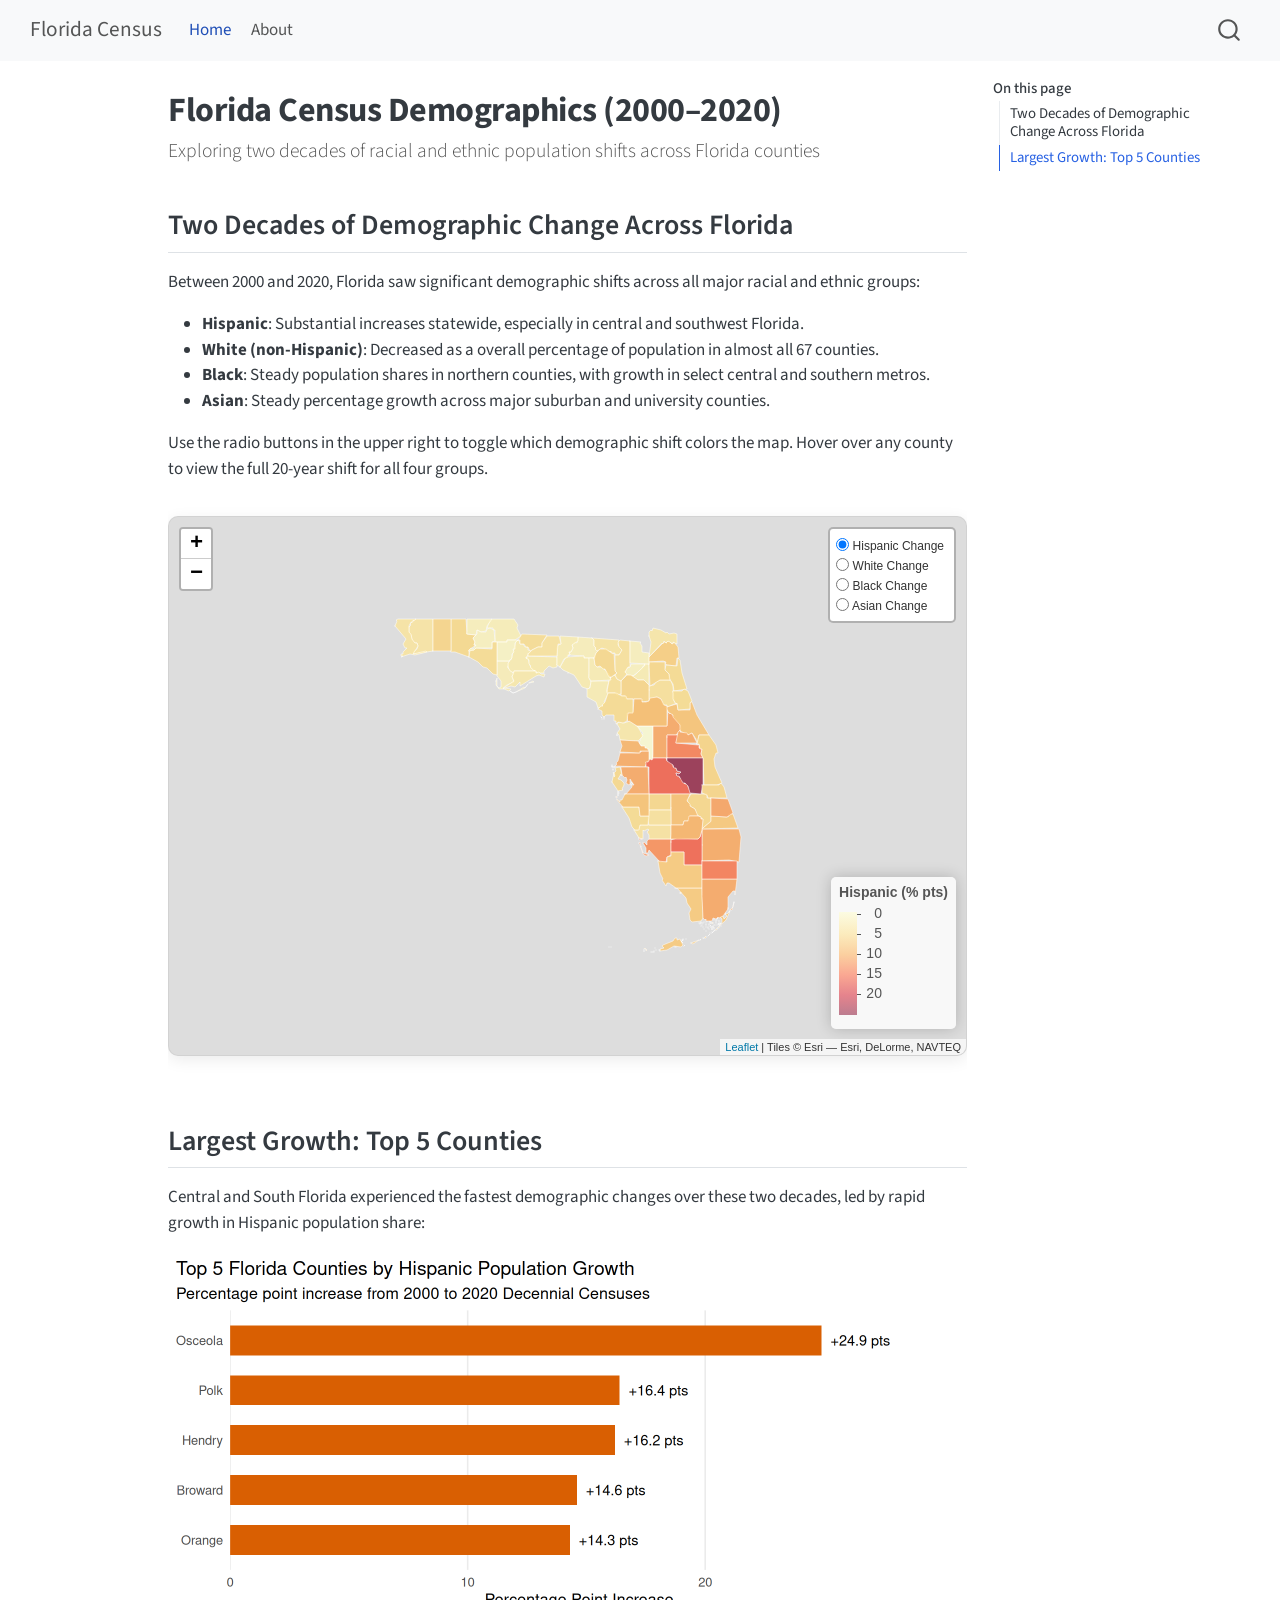
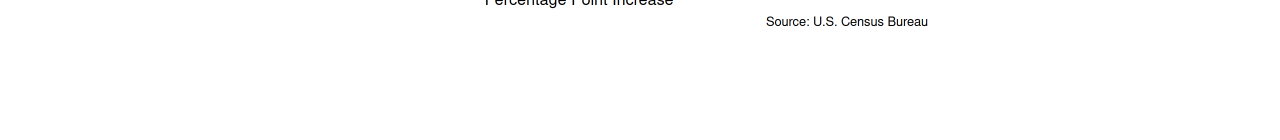
